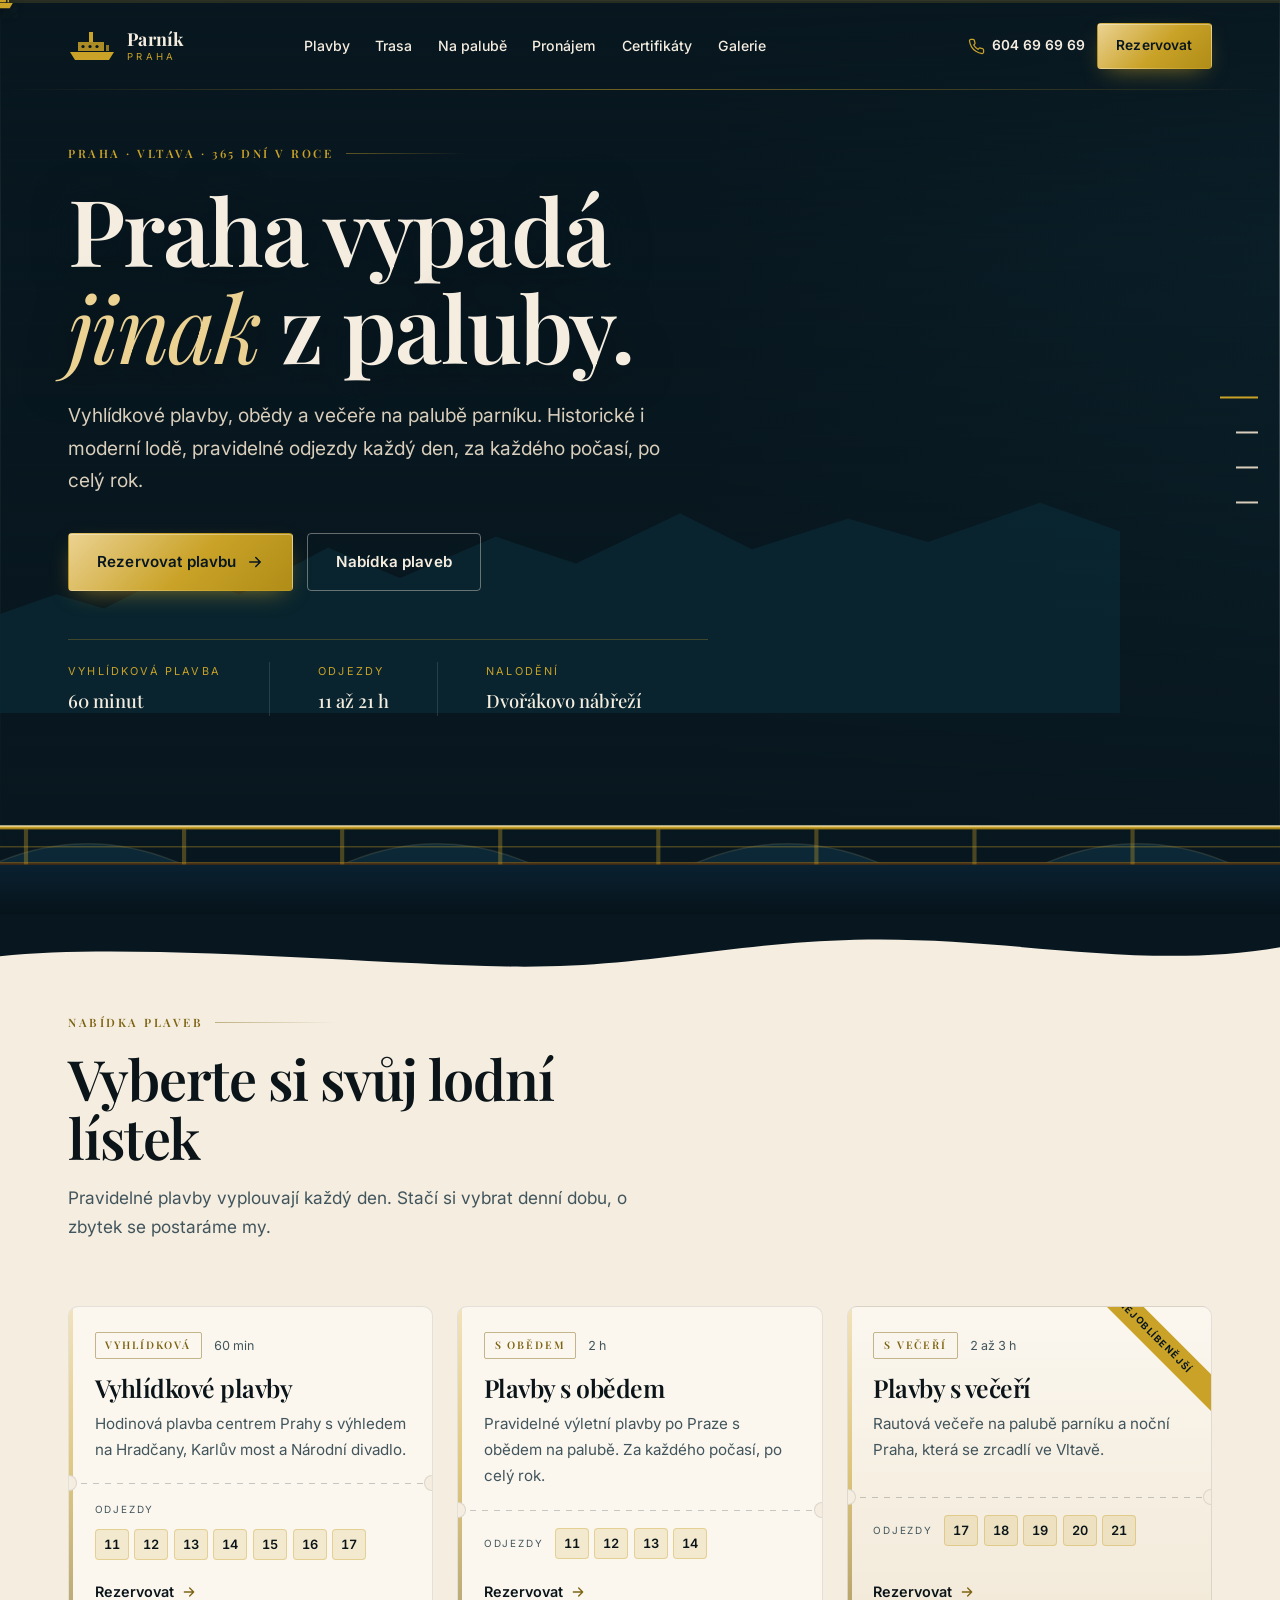
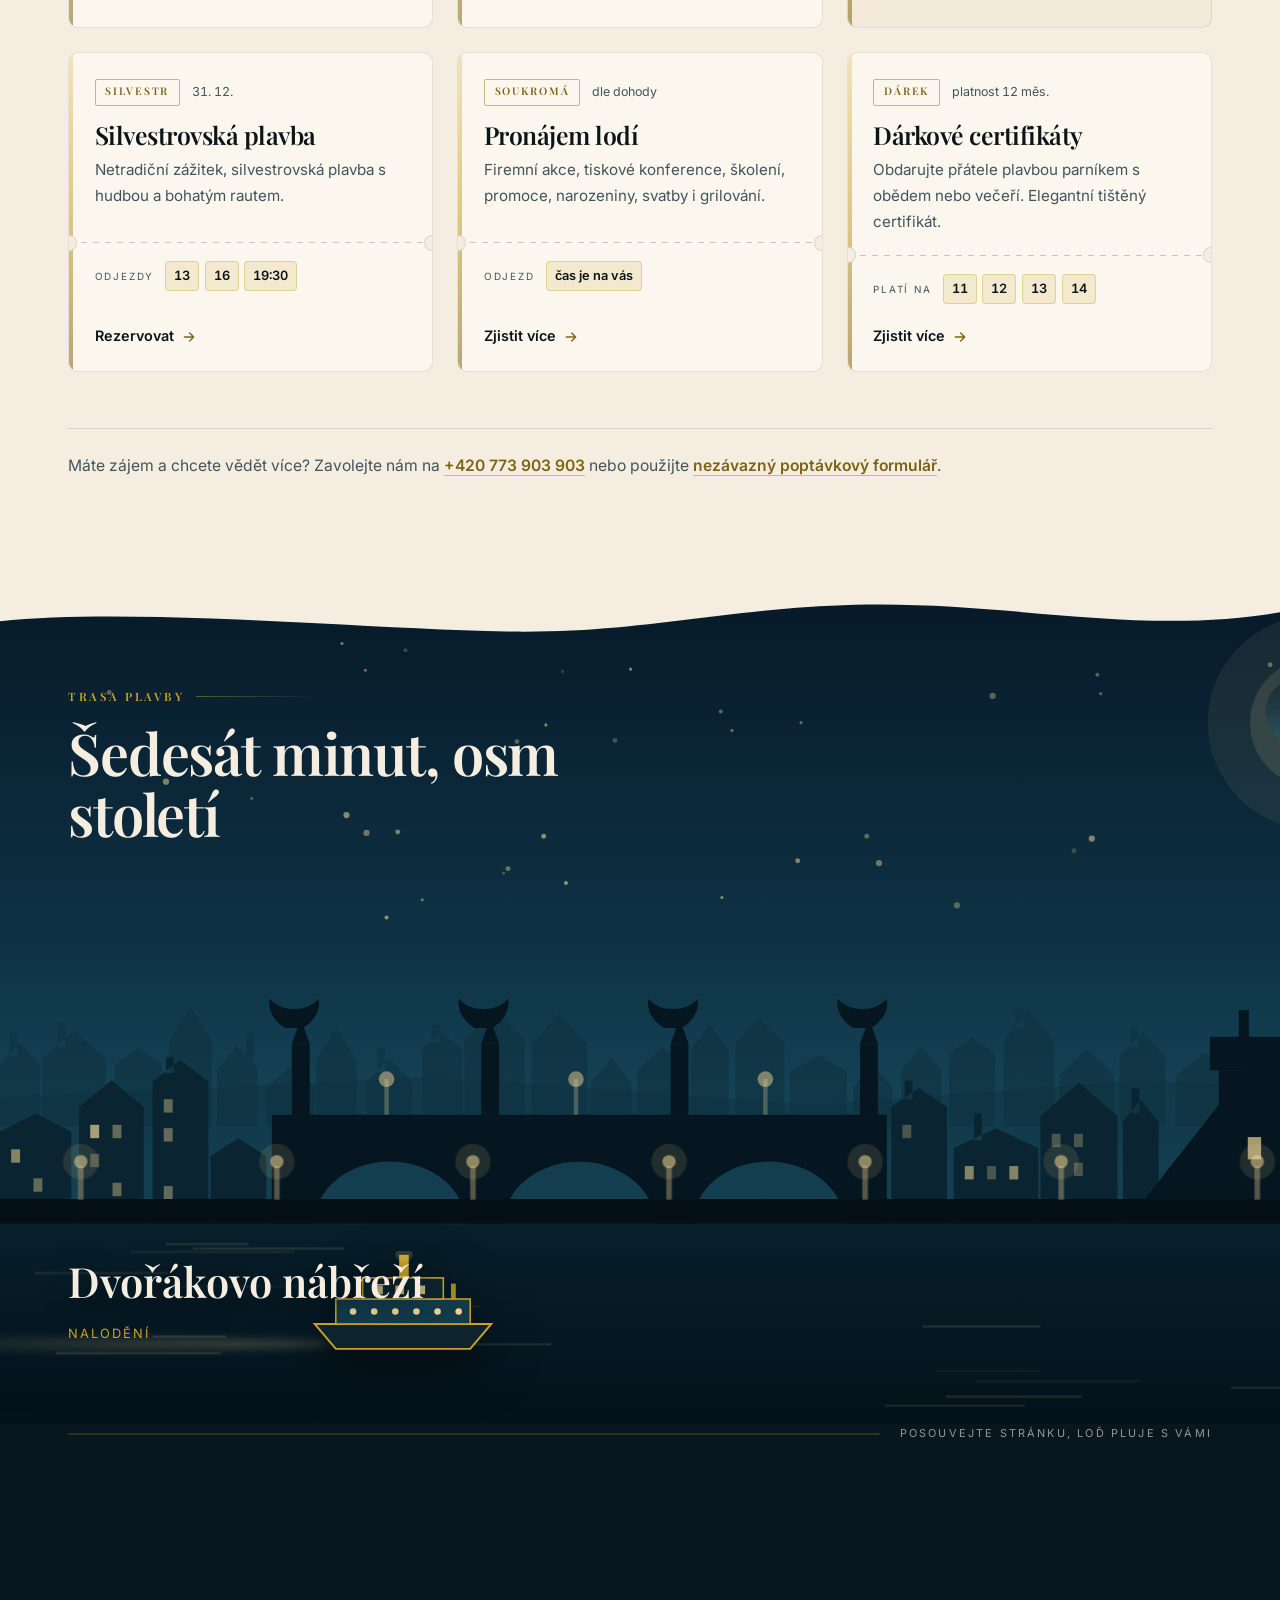
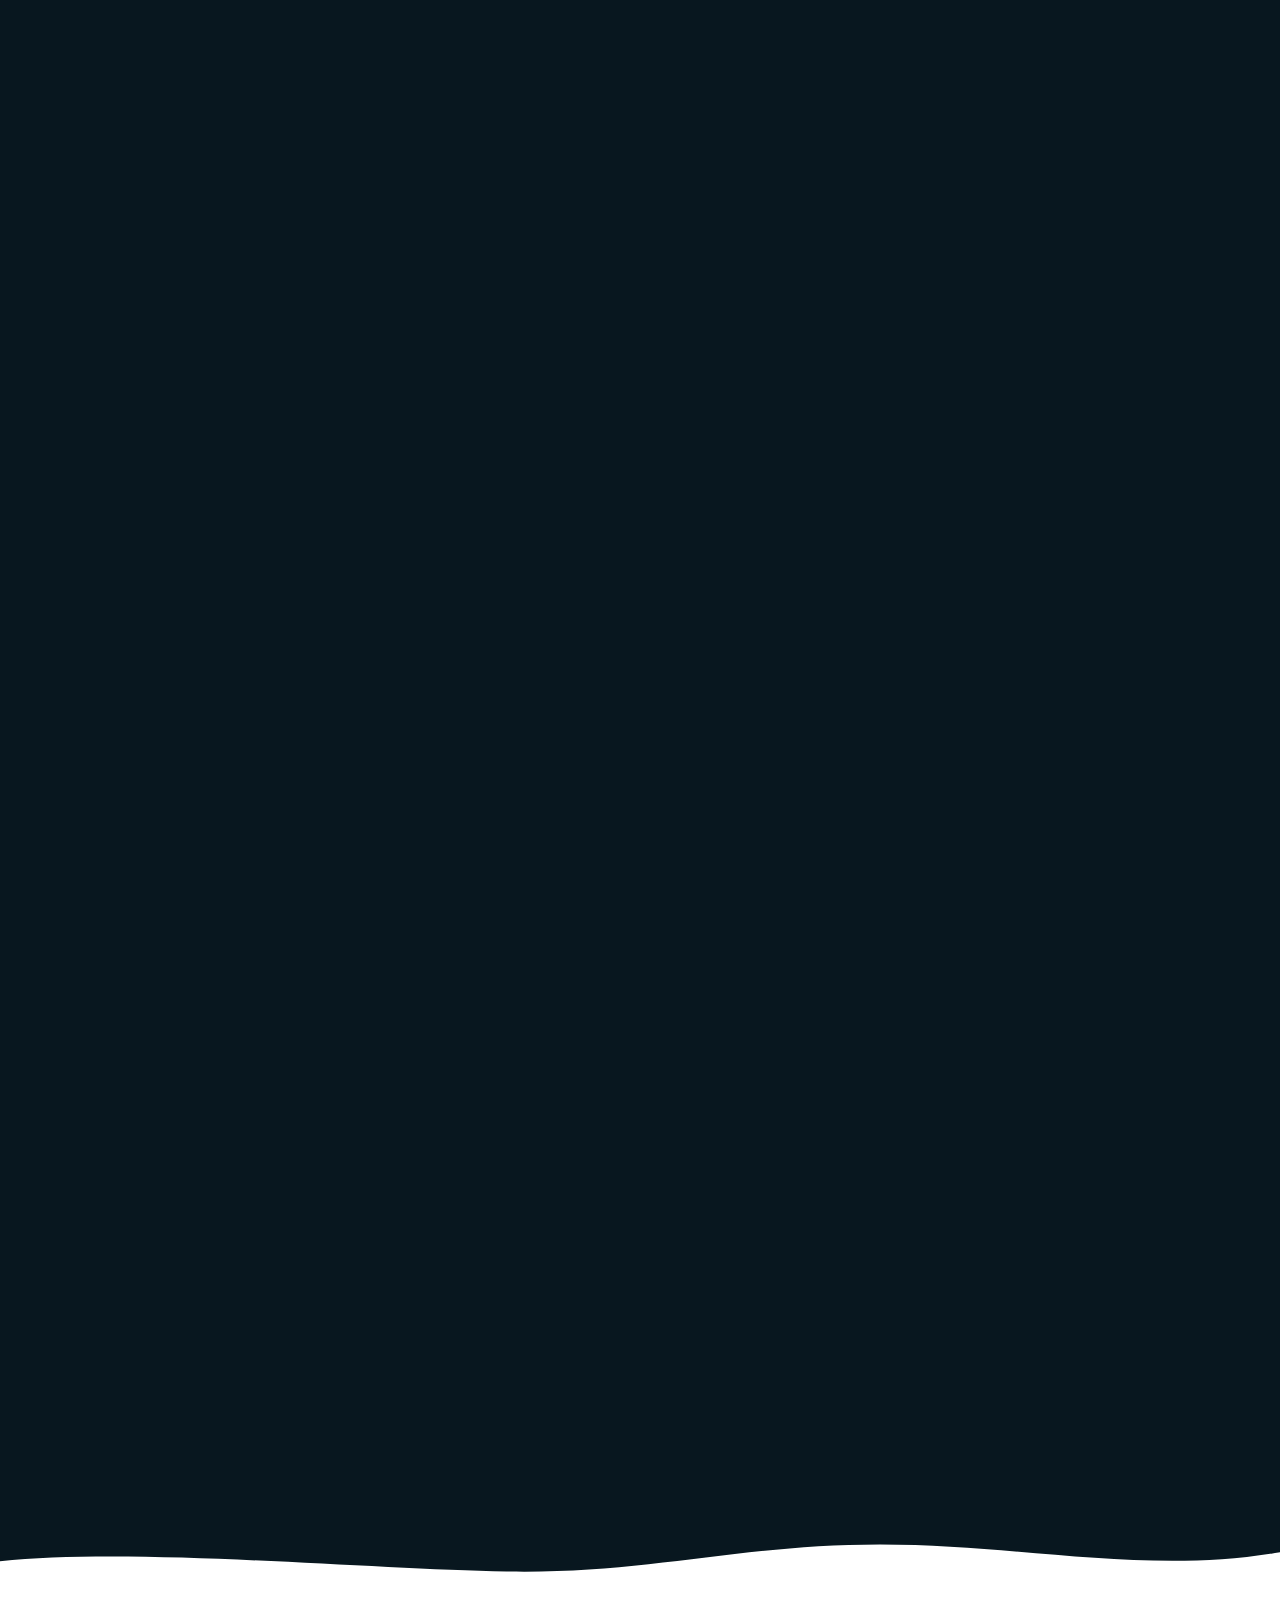
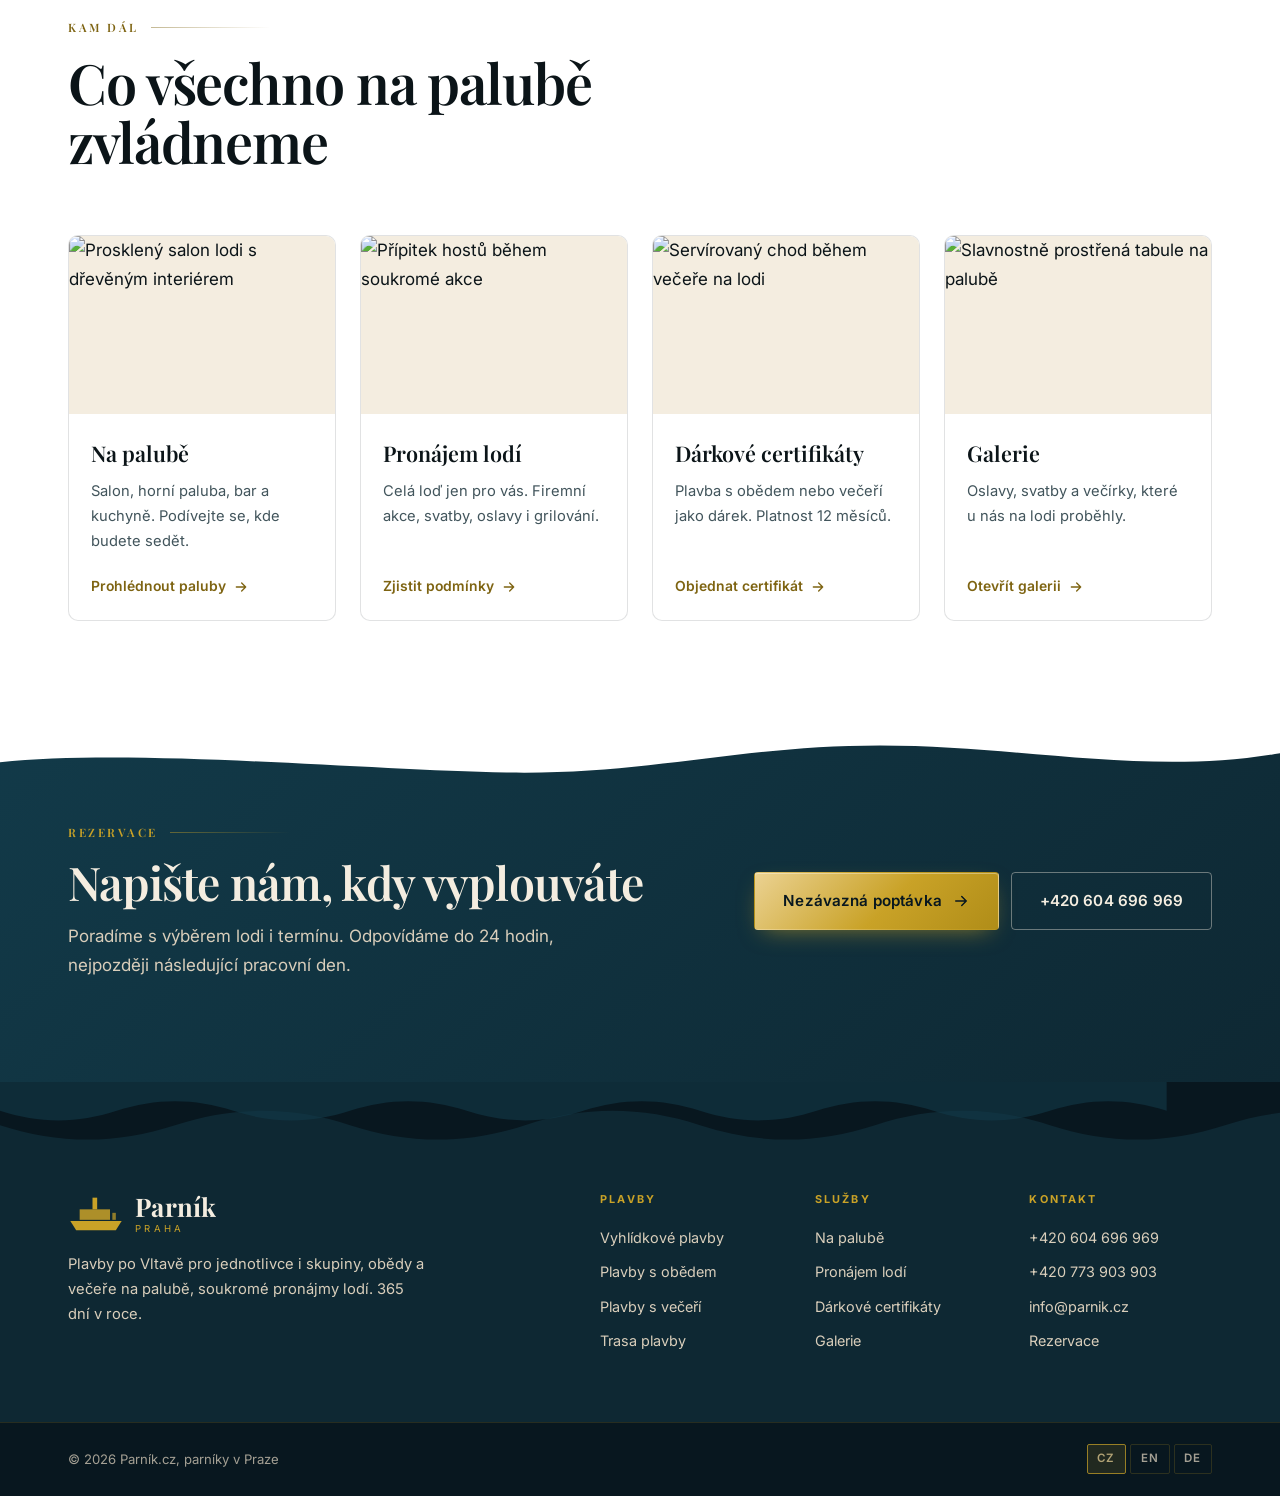
==== index.html @ e1ede7b4 "Prekreslene panorama, cistsi paluba, pryc karusel a scroll cue Panorama trasy - generuje se skriptem" ====
<!DOCTYPE html>
<html lang="cs">
<head>
<meta charset="utf-8">
<meta name="viewport" content="width=device-width, initial-scale=1">
<title>Parník Praha | Plavby po Vltavě</title>
<meta name="description" content="Vyhlídkové plavby, obědy a večeře na palubě parníku v Praze. 365 dní v roce, za každého počasí. Pronájem lodí na firemní akce, svatby a oslavy.">
<meta name="theme-color" content="#08171F">
<meta property="og:type" content="website">
<meta property="og:title" content="Parník Praha, Praha vypadá jinak z paluby">
<meta property="og:description" content="Vyhlídkové plavby, obědy a večeře na palubě parníku. 365 dní v roce.">
<meta property="og:locale" content="cs_CZ">

<link rel="preconnect" href="https://fonts.googleapis.com">
<link rel="preconnect" href="https://fonts.gstatic.com" crossorigin>
<link rel="preconnect" href="https://images.unsplash.com">
<link href="https://fonts.googleapis.com/css2?family=Playfair+Display:ital,wght@0,400;0,500;0,600;0,700;1,400&family=Inter:wght@300;400;500;600;700&display=swap" rel="stylesheet">
<link rel="icon" href="data:image/svg+xml,%3Csvg xmlns='http://www.w3.org/2000/svg' viewBox='0 0 32 32'%3E%3Crect width='32' height='32' rx='6' fill='%2308171F'/%3E%3Cpath d='M5 21h22l-3 5H8z' fill='%23C9A227'/%3E%3Crect x='9' y='14' width='14' height='6' fill='%23C9A227'/%3E%3Crect x='14' y='6' width='3' height='8' fill='%23C9A227'/%3E%3C/svg%3E">
<link rel="stylesheet" href="assets/css/style.css">
<script>document.documentElement.classList.add('js')</script>
</head>

<body>
<a class="skip-link" href="#obsah">Přeskočit na obsah</a>

<div class="rail" aria-hidden="true">
  <div class="rail__fill"></div>
  <div class="rail__boat">
    <svg viewBox="0 0 40 24" width="40" height="24" fill="currentColor">
      <path d="M3 16h34l-4 7H7z"/><rect x="10" y="9" width="18" height="6" rx="1"/>
      <rect x="17" y="2" width="3" height="7"/><rect x="30" y="11" width="2" height="4"/>
    </svg>
  </div>
</div>

<nav class="chapters" aria-label="Sekce stránky">
  <ol>
    <li><a href="#nalodeni"><span>Nalodění</span></a></li>
    <li><a href="#plavby"><span>Nabídka plaveb</span></a></li>
    <li><a href="#trasa"><span>Trasa</span></a></li>
    <li><a href="#dal"><span>Kam dál</span></a></li>
  </ol>
</nav>

<header class="bridge" id="bridge">
  <div class="bridge__inner">
    <a class="brand" href="index.html" aria-label="Parník Praha, úvodní stránka">
      <svg class="brand__mark" viewBox="0 0 48 32" width="48" height="32" aria-hidden="true">
        <path d="M2 22h44l-5 8H7z" fill="currentColor"/>
        <path d="M10 12h26v9H10z" fill="currentColor" opacity=".85"/>
        <rect x="21" y="2" width="4" height="10" fill="currentColor"/>
        <rect x="38" y="15" width="3" height="6" fill="currentColor" opacity=".7"/>
        <circle cx="15" cy="16.5" r="1.6" fill="#08171F"/>
        <circle cx="22" cy="16.5" r="1.6" fill="#08171F"/>
        <circle cx="29" cy="16.5" r="1.6" fill="#08171F"/>
      </svg>
      <span class="brand__text"><strong>Parník</strong><em>Praha</em></span>
    </a>

    <nav class="bridge__nav" aria-label="Hlavní navigace">
      <a href="index.html#plavby">Plavby</a>
      <a href="index.html#trasa">Trasa</a>
      <a href="na-palube.html">Na palubě</a>
      <a href="pronajem.html">Pronájem</a>
      <a href="certifikaty.html">Certifikáty</a>
      <a href="galerie.html">Galerie</a>
    </nav>

    <div class="bridge__actions">
      <a class="tel" href="tel:+420604696969">
        <svg viewBox="0 0 24 24" width="17" height="17" fill="none" stroke="currentColor" stroke-width="1.8" stroke-linecap="round" stroke-linejoin="round" aria-hidden="true">
          <path d="M22 16.9v3a2 2 0 0 1-2.2 2 19.8 19.8 0 0 1-8.6-3.1 19.5 19.5 0 0 1-6-6A19.8 19.8 0 0 1 2.1 4.2 2 2 0 0 1 4.1 2h3a2 2 0 0 1 2 1.7c.1 1 .4 1.9.7 2.8a2 2 0 0 1-.5 2.1L8.1 9.9a16 16 0 0 0 6 6l1.3-1.2a2 2 0 0 1 2.1-.5c.9.3 1.8.6 2.8.7a2 2 0 0 1 1.7 2z"/>
        </svg>
        <span>604 69 69 69</span>
      </a>
      <a class="btn btn--brass btn--sm" href="kontakt.html">Rezervovat</a>
      <button class="burger" type="button" aria-label="Otevřít menu" aria-expanded="false" aria-controls="menu">
        <span></span><span></span><span></span>
      </button>
    </div>
  </div>
  <div class="bridge__rivets" aria-hidden="true"></div>
</header>

<div class="menu" id="menu" hidden>
  <div class="menu__panel">
    <p class="eyebrow">Deck plan</p>
    <nav aria-label="Mobilní navigace">
      <a href="index.html#plavby">Nabídka plaveb</a>
      <a href="index.html#trasa">Trasa plavby</a>
      <a href="na-palube.html">Na palubě</a>
      <a href="pronajem.html">Pronájem lodí</a>
      <a href="certifikaty.html">Dárkové certifikáty</a>
      <a href="galerie.html">Galerie</a>
      <a href="kontakt.html">Rezervace a kontakt</a>
    </nav>
    <div class="menu__foot">
      <a href="tel:+420604696969">+420 604 696 969</a>
      <a href="tel:+420773903903">+420 773 903 903</a>
      <a href="mailto:info@parnik.cz">info@parnik.cz</a>
    </div>
  </div>
</div>

<main id="obsah">

<section class="hero" id="nalodeni">
  <div class="hero__photo" aria-hidden="true">
    <img src="https://images.unsplash.com/photo-1519677100203-a0e668c92439?auto=format&fit=crop&w=2000&q=70"
         alt="" width="2000" height="1333" fetchpriority="high" decoding="async">
  </div>
  <div class="hero__wash" aria-hidden="true"></div>

  <div class="hero__layer hero__layer--far" data-depth="0.12" aria-hidden="true">
    <svg viewBox="0 0 1600 300" preserveAspectRatio="none">
      <path d="M0 300V190l70-22 60 16 90-40 80 24 110-52 90 34 120-46 100 30 130-56 90 40 120-34 100 26 140-44 100 32V300z" fill="currentColor"/>
    </svg>
  </div>

  <div class="hero__inner">
    <p class="eyebrow eyebrow--light reveal">Praha &middot; Vltava &middot; 365 dní v roce</p>
    <h1 class="hero__title reveal">
      <span>Praha vypadá</span>
      <span><em>jinak</em> z paluby.</span>
    </h1>
    <p class="hero__lead reveal">
      Vyhlídkové plavby, obědy a večeře na palubě parníku. Historické i moderní lodě,
      pravidelné odjezdy každý den, za každého počasí, po celý rok.
    </p>
    <div class="hero__cta reveal">
      <a class="btn btn--brass" href="kontakt.html">
        Rezervovat plavbu
        <svg viewBox="0 0 24 24" width="18" height="18" fill="none" stroke="currentColor" stroke-width="2" stroke-linecap="round" stroke-linejoin="round" aria-hidden="true"><path d="M5 12h14M13 6l6 6-6 6"/></svg>
      </a>
      <a class="btn btn--ghost btn--light" href="index.html#plavby">Nabídka plaveb</a>
    </div>

    <dl class="hero__facts reveal">
      <div><dt>Vyhlídková plavba</dt><dd>60 minut</dd></div>
      <div><dt>Odjezdy</dt><dd>11 až 21 h</dd></div>
      <div><dt>Nalodění</dt><dd>Dvořákovo nábřeží</dd></div>
    </dl>
  </div>

  <div class="waves waves--hero" aria-hidden="true">
    <svg class="waves__a" viewBox="0 0 2880 120" preserveAspectRatio="none"><path d="M0 66c120-24 240-24 360 0s240 24 360 0 240-24 360 0 240 24 360 0 240-24 360 0 240 24 360 0 240-24 360 0 240 24 360 0V120H0Z"/></svg>
    <svg class="waves__b" viewBox="0 0 2880 120" preserveAspectRatio="none"><path d="M0 84c80-16 160-16 240 0s160 16 240 0 160-16 240 0 160 16 240 0 160-16 240 0 160 16 240 0 160-16 240 0 160 16 240 0 160-16 240 0 160 16 240 0V120H0Z"/></svg>
    <svg class="waves__glint" viewBox="0 0 2880 120" preserveAspectRatio="none"><path d="M0 66c120-24 240-24 360 0s240 24 360 0 240-24 360 0 240 24 360 0 240-24 360 0 240 24 360 0 240-24 360 0 240 24 360 0" fill="none"/></svg>
  </div>

  <div class="hero__deck sway" aria-hidden="true">
    <svg viewBox="0 0 1600 220" preserveAspectRatio="none">
      <defs>
        <linearGradient id="bulwark" x1="0" y1="0" x2="0" y2="1">
          <stop offset="0%" stop-color="#0a2130"/><stop offset="100%" stop-color="#06131b"/>
        </linearGradient>
        <linearGradient id="rail" x1="0" y1="0" x2="0" y2="1">
          <stop offset="0%" stop-color="#F0DCA6"/><stop offset="45%" stop-color="#C9A227"/><stop offset="100%" stop-color="#7E6412"/>
        </linearGradient>
      </defs>
      <rect x="0" y="122" width="1600" height="98" fill="url(#bulwark)"/>
      <rect x="0" y="118" width="1600" height="5" fill="#3E2A18"/>
      <rect x="0" y="118" width="1600" height="1.6" fill="#C9A227" opacity=".45"/>
      <g fill="#C9A227" opacity=".34">
        <rect x="60" y="52" width="5" height="70"/>
        <rect x="250" y="52" width="5" height="70"/>
        <rect x="440" y="52" width="5" height="70"/>
        <rect x="630" y="52" width="5" height="70"/>
        <rect x="820" y="52" width="5" height="70"/>
        <rect x="1010" y="52" width="5" height="70"/>
        <rect x="1200" y="52" width="5" height="70"/>
        <rect x="1390" y="52" width="5" height="70"/>
        <rect x="1580" y="52" width="5" height="70"/>
      </g>
      <rect x="0" y="86" width="1600" height="3" fill="#C9A227" opacity=".32"/>
      <rect x="0" y="46" width="1600" height="8" rx="4" fill="url(#rail)"/>
      <rect x="0" y="46" width="1600" height="2" rx="1" fill="#F6E7BE" opacity=".7"/>
    </svg>
  </div>

</section>


<section class="section section--day cut--night" id="plavby">
  <div class="wrap">
    <header class="shead">
      <p class="eyebrow reveal">Nabídka plaveb</p>
      <h2 class="reveal">Vyberte si svůj lodní lístek</h2>
      <p class="shead__lead reveal">
        Pravidelné plavby vyplouvají každý den. Stačí si vybrat denní dobu,
        o zbytek se postaráme my.
      </p>
    </header>

    <div class="tickets">

      <article class="ticket reveal">
        <div class="ticket__top">
          <span class="ticket__kind">Vyhlídková</span>
          <span class="ticket__dur">60 min</span>
        </div>
        <h3>Vyhlídkové plavby</h3>
        <p>Hodinová plavba centrem Prahy s výhledem na Hradčany, Karlův most a Národní divadlo.</p>
        <div class="ticket__perf" aria-hidden="true"></div>
        <div class="ticket__times">
          <span class="lbl">Odjezdy</span>
          <ul><li>11</li><li>12</li><li>13</li><li>14</li><li>15</li><li>16</li><li>17</li></ul>
        </div>
        <a class="ticket__link" href="kontakt.html">Rezervovat <svg viewBox="0 0 24 24" width="16" height="16" fill="none" stroke="currentColor" stroke-width="2" stroke-linecap="round" stroke-linejoin="round" aria-hidden="true"><path d="M5 12h14M13 6l6 6-6 6"/></svg></a>
      </article>

      <article class="ticket reveal">
        <div class="ticket__top">
          <span class="ticket__kind">S obědem</span>
          <span class="ticket__dur">2 h</span>
        </div>
        <h3>Plavby s obědem</h3>
        <p>Pravidelné výletní plavby po Praze s obědem na palubě. Za každého počasí, po celý rok.</p>
        <div class="ticket__perf" aria-hidden="true"></div>
        <div class="ticket__times">
          <span class="lbl">Odjezdy</span>
          <ul><li>11</li><li>12</li><li>13</li><li>14</li></ul>
        </div>
        <a class="ticket__link" href="kontakt.html">Rezervovat <svg viewBox="0 0 24 24" width="16" height="16" fill="none" stroke="currentColor" stroke-width="2" stroke-linecap="round" stroke-linejoin="round" aria-hidden="true"><path d="M5 12h14M13 6l6 6-6 6"/></svg></a>
      </article>

      <article class="ticket ticket--feature reveal">
        <div class="ticket__top">
          <span class="ticket__kind">S večeří</span>
          <span class="ticket__dur">2 až 3 h</span>
        </div>
        <h3>Plavby s večeří</h3>
        <p>Rautová večeře na palubě parníku a noční Praha, která se zrcadlí ve Vltavě.</p>
        <div class="ticket__perf" aria-hidden="true"></div>
        <div class="ticket__times">
          <span class="lbl">Odjezdy</span>
          <ul><li>17</li><li>18</li><li>19</li><li>20</li><li>21</li></ul>
        </div>
        <a class="ticket__link" href="kontakt.html">Rezervovat <svg viewBox="0 0 24 24" width="16" height="16" fill="none" stroke="currentColor" stroke-width="2" stroke-linecap="round" stroke-linejoin="round" aria-hidden="true"><path d="M5 12h14M13 6l6 6-6 6"/></svg></a>
      </article>

      <article class="ticket reveal">
        <div class="ticket__top">
          <span class="ticket__kind">Silvestr</span>
          <span class="ticket__dur">31. 12.</span>
        </div>
        <h3>Silvestrovská plavba</h3>
        <p>Netradiční zážitek, silvestrovská plavba s hudbou a bohatým rautem.</p>
        <div class="ticket__perf" aria-hidden="true"></div>
        <div class="ticket__times">
          <span class="lbl">Odjezdy</span>
          <ul><li>13</li><li>16</li><li>19:30</li></ul>
        </div>
        <a class="ticket__link" href="kontakt.html">Rezervovat <svg viewBox="0 0 24 24" width="16" height="16" fill="none" stroke="currentColor" stroke-width="2" stroke-linecap="round" stroke-linejoin="round" aria-hidden="true"><path d="M5 12h14M13 6l6 6-6 6"/></svg></a>
      </article>

      <article class="ticket reveal">
        <div class="ticket__top">
          <span class="ticket__kind">Soukromá</span>
          <span class="ticket__dur">dle dohody</span>
        </div>
        <h3>Pronájem lodí</h3>
        <p>Firemní akce, tiskové konference, školení, promoce, narozeniny, svatby i grilování.</p>
        <div class="ticket__perf" aria-hidden="true"></div>
        <div class="ticket__times">
          <span class="lbl">Odjezd</span>
          <ul><li>čas je na vás</li></ul>
        </div>
        <a class="ticket__link" href="pronajem.html">Zjistit více <svg viewBox="0 0 24 24" width="16" height="16" fill="none" stroke="currentColor" stroke-width="2" stroke-linecap="round" stroke-linejoin="round" aria-hidden="true"><path d="M5 12h14M13 6l6 6-6 6"/></svg></a>
      </article>

      <article class="ticket reveal">
        <div class="ticket__top">
          <span class="ticket__kind">Dárek</span>
          <span class="ticket__dur">platnost 12 měs.</span>
        </div>
        <h3>Dárkové certifikáty</h3>
        <p>Obdarujte přátele plavbou parníkem s obědem nebo večeří. Elegantní tištěný certifikát.</p>
        <div class="ticket__perf" aria-hidden="true"></div>
        <div class="ticket__times">
          <span class="lbl">Platí na</span>
          <ul><li>11</li><li>12</li><li>13</li><li>14</li></ul>
        </div>
        <a class="ticket__link" href="certifikaty.html">Zjistit více <svg viewBox="0 0 24 24" width="16" height="16" fill="none" stroke="currentColor" stroke-width="2" stroke-linecap="round" stroke-linejoin="round" aria-hidden="true"><path d="M5 12h14M13 6l6 6-6 6"/></svg></a>
      </article>

    </div>

    <p class="note reveal">
      Máte zájem a chcete vědět více? Zavolejte nám na
      <a href="tel:+420773903903">+420 773 903 903</a> nebo použijte
      <a href="kontakt.html">nezávazný poptávkový formulář</a>.
    </p>
  </div>
</section>

<section class="route cut--cream" id="trasa" aria-label="Trasa plavby">
  <div class="route__sticky">
    <div class="route__head">
      <p class="eyebrow eyebrow--light">Trasa plavby</p>
      <h2>Šedesát minut, osm století</h2>
    </div>

    <div class="route__stage">
      <div class="route__pan">
        <svg class="pano" viewBox="0 0 5400 780" preserveAspectRatio="xMinYMax slice" aria-hidden="true"><defs><linearGradient id="sky" x1="0" y1="0" x2="0" y2="1"><stop offset="0%" stop-color="#061725"/><stop offset="46%" stop-color="#0e3346"/><stop offset="82%" stop-color="#1d5567"/><stop offset="100%" stop-color="#2c7183"/></linearGradient><linearGradient id="water" x1="0" y1="0" x2="0" y2="1"><stop offset="0%" stop-color="#07202c"/><stop offset="100%" stop-color="#04121a"/></linearGradient><linearGradient id="reflGrad" x1="0" y1="600" x2="0" y2="780" gradientUnits="userSpaceOnUse"><stop offset="0" stop-color="#fff" stop-opacity=".55"/><stop offset="1" stop-color="#fff" stop-opacity="0"/></linearGradient><mask id="reflFade"><rect y="600" width="5400" height="180" fill="url(#reflGrad)"/></mask></defs><rect width="5400" height="780" fill="url(#sky)"/><g fill="#EBD292"><circle cx="1749" cy="67" r="1.4" opacity="0.21"/><circle cx="2894" cy="133" r="1.4" opacity="0.56"/><circle cx="1159" cy="47" r="2.8" opacity="0.21"/><circle cx="490" cy="152" r="1.4" opacity="0.58"/><circle cx="3405" cy="201" r="1.4" opacity="0.42"/><circle cx="2142" cy="323" r="1.4" opacity="0.41"/><circle cx="719" cy="150" r="1.4" opacity="0.42"/><circle cx="3025" cy="231" r="1.4" opacity="0.42"/><circle cx="3450" cy="135" r="1.4" opacity="0.42"/><circle cx="3343" cy="174" r="2.8" opacity="0.51"/><circle cx="2514" cy="306" r="2.2" opacity="0.31"/><circle cx="4290" cy="237" r="1.8" opacity="0.21"/><circle cx="1621" cy="173" r="2.2" opacity="0.49"/><circle cx="1555" cy="324" r="1.4" opacity="0.40"/><circle cx="891" cy="126" r="2.8" opacity="0.36"/><circle cx="5195" cy="44" r="2.2" opacity="0.32"/><circle cx="1891" cy="174" r="2.8" opacity="0.21"/><circle cx="505" cy="104" r="1.4" opacity="0.21"/><circle cx="3788" cy="221" r="2.8" opacity="0.30"/><circle cx="2083" cy="227" r="1.4" opacity="0.58"/><circle cx="1920" cy="209" r="2.8" opacity="0.20"/><circle cx="4148" cy="60" r="1.8" opacity="0.35"/><circle cx="4951" cy="174" r="1.8" opacity="0.37"/><circle cx="2967" cy="294" r="2.8" opacity="0.54"/><circle cx="1503" cy="149" r="2.2" opacity="0.47"/><circle cx="2054" cy="92" r="1.4" opacity="0.25"/><circle cx="1253" cy="92" r="2.8" opacity="0.53"/><circle cx="985" cy="107" r="1.8" opacity="0.36"/><circle cx="1994" cy="196" r="1.8" opacity="0.47"/><circle cx="2784" cy="211" r="1.4" opacity="0.37"/><circle cx="4703" cy="315" r="2.8" opacity="0.35"/><circle cx="2128" cy="169" r="2.8" opacity="0.21"/><circle cx="364" cy="85" r="1.8" opacity="0.23"/><circle cx="3244" cy="52" r="1.8" opacity="0.41"/><circle cx="5124" cy="210" r="1.4" opacity="0.55"/><circle cx="3316" cy="66" r="2.2" opacity="0.58"/><circle cx="3252" cy="167" r="1.4" opacity="0.54"/><circle cx="5363" cy="164" r="2.8" opacity="0.31"/><circle cx="778" cy="252" r="2.2" opacity="0.38"/><circle cx="3737" cy="180" r="1.8" opacity="0.58"/><circle cx="2853" cy="65" r="1.4" opacity="0.50"/><circle cx="1610" cy="219" r="1.4" opacity="0.47"/><circle cx="1410" cy="134" r="1.8" opacity="0.33"/><circle cx="1203" cy="188" r="2.2" opacity="0.45"/><circle cx="3311" cy="264" r="1.8" opacity="0.52"/><circle cx="4419" cy="249" r="1.8" opacity="0.26"/><circle cx="2661" cy="247" r="1.4" opacity="0.51"/><circle cx="2550" cy="80" r="2.2" opacity="0.37"/><circle cx="5060" cy="326" r="2.2" opacity="0.21"/><circle cx="552" cy="166" r="2.2" opacity="0.27"/><circle cx="3370" cy="299" r="1.4" opacity="0.38"/><circle cx="3526" cy="268" r="1.4" opacity="0.53"/><circle cx="647" cy="140" r="1.8" opacity="0.38"/><circle cx="964" cy="265" r="2.2" opacity="0.22"/><circle cx="5109" cy="244" r="2.8" opacity="0.35"/><circle cx="5113" cy="245" r="1.8" opacity="0.60"/><circle cx="149" cy="203" r="2.8" opacity="0.52"/><circle cx="789" cy="276" r="2.8" opacity="0.46"/><circle cx="1892" cy="190" r="1.8" opacity="0.19"/><circle cx="4317" cy="245" r="1.4" opacity="0.40"/><circle cx="5042" cy="154" r="1.8" opacity="0.53"/><circle cx="1140" cy="98" r="2.2" opacity="0.39"/><circle cx="4124" cy="121" r="2.8" opacity="0.53"/><circle cx="329" cy="249" r="2.8" opacity="0.46"/><circle cx="4401" cy="180" r="1.8" opacity="0.40"/><circle cx="2827" cy="26" r="2.8" opacity="0.51"/><circle cx="3286" cy="261" r="1.8" opacity="0.25"/><circle cx="2557" cy="245" r="1.4" opacity="0.32"/><circle cx="2799" cy="192" r="1.4" opacity="0.55"/><circle cx="307" cy="79" r="1.4" opacity="0.50"/><circle cx="2742" cy="194" r="1.4" opacity="0.37"/><circle cx="3308" cy="177" r="1.8" opacity="0.47"/><circle cx="2443" cy="185" r="2.8" opacity="0.39"/><circle cx="1337" cy="182" r="2.2" opacity="0.57"/><circle cx="4821" cy="83" r="2.8" opacity="0.24"/><circle cx="657" cy="157" r="1.4" opacity="0.46"/><circle cx="2313" cy="86" r="2.2" opacity="0.51"/><circle cx="4844" cy="68" r="2.2" opacity="0.24"/><circle cx="4767" cy="320" r="1.8" opacity="0.49"/><circle cx="508" cy="294" r="1.8" opacity="0.60"/><circle cx="4495" cy="70" r="2.8" opacity="0.60"/><circle cx="2181" cy="151" r="2.2" opacity="0.31"/><circle cx="3900" cy="26" r="2.8" opacity="0.36"/><circle cx="98" cy="123" r="2.2" opacity="0.40"/><circle cx="347" cy="325" r="1.8" opacity="0.59"/><circle cx="566" cy="102" r="1.4" opacity="0.56"/><circle cx="980" cy="254" r="2.8" opacity="0.54"/><circle cx="3650" cy="313" r="2.8" opacity="0.24"/><circle cx="4964" cy="197" r="2.2" opacity="0.22"/><circle cx="311" cy="233" r="2.8" opacity="0.56"/><circle cx="1452" cy="25" r="1.4" opacity="0.52"/><circle cx="452" cy="285" r="1.4" opacity="0.29"/><circle cx="657" cy="24" r="2.8" opacity="0.57"/><circle cx="1446" cy="60" r="1.8" opacity="0.57"/><circle cx="5234" cy="101" r="1.8" opacity="0.26"/><circle cx="1685" cy="115" r="1.8" opacity="0.30"/><circle cx="2700" cy="75" r="2.2" opacity="0.52"/><circle cx="5370" cy="31" r="1.4" opacity="0.49"/><circle cx="2976" cy="79" r="2.8" opacity="0.28"/><circle cx="2414" cy="224" r="2.8" opacity="0.46"/><circle cx="2948" cy="296" r="2.2" opacity="0.47"/><circle cx="5305" cy="126" r="1.8" opacity="0.35"/><circle cx="1877" cy="37" r="1.8" opacity="0.19"/><circle cx="3377" cy="293" r="2.8" opacity="0.25"/><circle cx="456" cy="281" r="2.2" opacity="0.43"/><circle cx="3741" cy="34" r="1.8" opacity="0.25"/><circle cx="2407" cy="102" r="2.2" opacity="0.59"/><circle cx="2954" cy="96" r="2.2" opacity="0.27"/><circle cx="988" cy="124" r="1.4" opacity="0.38"/><circle cx="2715" cy="82" r="1.4" opacity="0.22"/><circle cx="4412" cy="65" r="1.4" opacity="0.35"/><circle cx="1618" cy="215" r="1.4" opacity="0.43"/><circle cx="2858" cy="253" r="2.8" opacity="0.50"/><circle cx="3892" cy="173" r="2.2" opacity="0.48"/><circle cx="3473" cy="34" r="2.8" opacity="0.49"/><circle cx="4386" cy="63" r="1.4" opacity="0.53"/><circle cx="3154" cy="297" r="1.8" opacity="0.22"/><circle cx="226" cy="218" r="1.4" opacity="0.34"/><circle cx="2437" cy="36" r="1.4" opacity="0.44"/><circle cx="3676" cy="172" r="1.4" opacity="0.37"/><circle cx="379" cy="309" r="1.4" opacity="0.46"/><circle cx="357" cy="248" r="2.2" opacity="0.52"/><circle cx="4569" cy="93" r="1.8" opacity="0.28"/><circle cx="3510" cy="163" r="2.8" opacity="0.21"/><circle cx="4917" cy="109" r="1.4" opacity="0.44"/><circle cx="3471" cy="44" r="1.8" opacity="0.32"/><circle cx="3518" cy="235" r="1.8" opacity="0.19"/><circle cx="328" cy="103" r="1.4" opacity="0.47"/><circle cx="3649" cy="110" r="2.2" opacity="0.38"/><circle cx="2518" cy="57" r="1.8" opacity="0.31"/><circle cx="464" cy="167" r="2.2" opacity="0.37"/><circle cx="4427" cy="320" r="2.8" opacity="0.60"/><circle cx="2089" cy="304" r="1.8" opacity="0.21"/><circle cx="488" cy="252" r="2.2" opacity="0.58"/><circle cx="716" cy="274" r="2.2" opacity="0.55"/><circle cx="3798" cy="92" r="2.8" opacity="0.35"/><circle cx="859" cy="314" r="2.8" opacity="0.35"/><circle cx="3927" cy="149" r="2.8" opacity="0.31"/><circle cx="4537" cy="21" r="2.2" opacity="0.53"/><circle cx="648" cy="307" r="1.4" opacity="0.56"/><circle cx="1565" cy="135" r="2.8" opacity="0.34"/><circle cx="4698" cy="44" r="2.8" opacity="0.50"/><circle cx="4613" cy="107" r="1.4" opacity="0.53"/><circle cx="1542" cy="310" r="1.8" opacity="0.59"/><circle cx="2356" cy="118" r="2.2" opacity="0.51"/><circle cx="2310" cy="29" r="2.8" opacity="0.56"/><circle cx="5080" cy="190" r="1.4" opacity="0.20"/><circle cx="3955" cy="160" r="1.8" opacity="0.45"/><circle cx="1546" cy="35" r="1.8" opacity="0.25"/><circle cx="2240" cy="107" r="2.2" opacity="0.49"/></g><g><circle cx="1180" cy="150" r="96" fill="#EBD292" opacity=".07"/><circle cx="1180" cy="150" r="58" fill="#EBD292" opacity=".13"/><circle cx="1180" cy="150" r="30" fill="#F6E7BE" opacity=".85"/><circle cx="1166" cy="140" r="30" fill="url(#sky)" opacity=".55"/></g><path d="M0 600 V486 L397 468 L730 493 L1021 471 L1374 487 L1775 477 L2035 462 L2429 462 L2678 465 L3036 509 L3393 487 L3679 480 L3994 500 L4339 479 L4604 487 L4883 467 L5136 463 L5400 487 L5400 600 Z" fill="#0f3242" opacity=".5"/><g fill="#0f3242" opacity=".62"><path d="M0 512 V458 l18 -21 l18 21 V512 ZM8.64 449.6 h7 v-23 h-7 ZM38 512 V452 l28.5 -26 l28.5 26 V512 ZM51.68 441.6 h7 v-22 h-7 ZM103 512 V457 l21 -15 l21 15 V512 ZM152 512 V435 l19 -30 l19 30 V512 ZM195 512 V461 l18 -21 l18 21 V512 ZM220.92 452.6 h7 v-24 h-7 ZM239 512 V477 l21.5 -18 l21.5 18 V512 ZM269.96 469.8 h7 v-21 h-7 ZM284 512 V453 l18 -30 l18 30 V512 ZM329 512 V472 l20.5 -21 l20.5 21 V512 ZM338.84 463.6 h7 v-22 h-7 ZM379 512 V443 l18 -15 l18 15 V512 ZM387.64 437 h7 v-16 h-7 ZM417 512 V433 l27 -23 l27 23 V512 ZM477 512 V438 l25 -27 l25 27 V512 ZM530 512 V474 l18.5 -23 l18.5 23 V512 ZM572 512 V462 l23 -21 l23 21 V512 ZM620 512 V444 l17 -23 l17 23 V512 ZM660 512 V437 l22 -21 l22 21 V512 ZM709 512 V463 l25.5 -14 l25.5 14 V512 ZM766 512 V477 l17.5 -20 l17.5 20 V512 ZM809 512 V462 l18 -21 l18 21 V512 ZM852 512 V447 l20.5 -15 l20.5 15 V512 ZM901 512 V435 l22.5 -26 l22.5 26 V512 ZM911.8 424.6 h7 v-18 h-7 ZM951 512 V466 l24.5 -23 l24.5 23 V512 ZM1005 512 V449 l20.5 -21 l20.5 21 V512 ZM1014.84 440.6 h7 v-18 h-7 ZM1055 512 V467 l26.5 -21 l26.5 21 V512 ZM1110 512 V469 l26.5 -26 l26.5 26 V512 ZM1122.72 458.6 h7 v-14 h-7 ZM1171 512 V433 l17.5 -15 l17.5 15 V512 ZM1196.2 427 h7 v-21 h-7 ZM1209 512 V468 l18 -24 l18 24 V512 ZM1234.92 458.4 h7 v-24 h-7 ZM1247 512 V436 l21.5 -26 l21.5 26 V512 ZM1297 512 V468 l24 -17 l24 17 V512 ZM1308.52 461.2 h7 v-18 h-7 ZM1352 512 V471 l23.5 -20 l23.5 20 V512 ZM1385.84 463 h7 v-18 h-7 ZM1402 512 V433 l17.5 -29 l17.5 29 V512 ZM1427.2 421.4 h7 v-22 h-7 ZM1442 512 V455 l22 -29 l22 29 V512 ZM1452.56 443.4 h7 v-20 h-7 ZM1494 512 V454 l17.5 -15 l17.5 15 V512 ZM1531 512 V466 l21 -16 l21 16 V512 ZM1580 512 V461 l22.5 -24 l22.5 24 V512 ZM1627 512 V431 l21 -24 l21 24 V512 ZM1675 512 V432 l17 -16 l17 16 V512 ZM1683.16 425.6 h7 v-17 h-7 ZM1718 512 V449 l28 -26 l28 26 V512 ZM1782 512 V447 l30 -18 l30 18 V512 ZM1846 512 V431 l17 -23 l17 23 V512 ZM1884 512 V463 l26.5 -24 l26.5 24 V512 ZM1946 512 V440 l22.5 -16 l22.5 16 V512 ZM1999 512 V468 l29 -21 l29 21 V512 ZM2012.92 459.6 h7 v-24 h-7 ZM2066 512 V444 l25.5 -24 l25.5 24 V512 ZM2078.24 434.4 h7 v-20 h-7 ZM2120 512 V439 l21 -16 l21 16 V512 ZM2150.24 432.6 h7 v-20 h-7 ZM2171 512 V464 l19.5 -18 l19.5 18 V512 ZM2180.36 456.8 h7 v-23 h-7 ZM2213 512 V460 l29 -23 l29 23 V512 ZM2254.76 450.8 h7 v-18 h-7 ZM2277 512 V462 l28.5 -20 l28.5 20 V512 ZM2290.68 454 h7 v-16 h-7 ZM2339 512 V460 l19 -20 l19 20 V512 ZM2366.36 452 h7 v-20 h-7 ZM2382 512 V445 l25 -21 l25 21 V512 ZM2435 512 V449 l27 -15 l27 15 V512 ZM2447.96 443 h7 v-21 h-7 ZM2498 512 V476 l22.5 -23 l22.5 23 V512 ZM2508.8 466.8 h7 v-14 h-7 ZM2548 512 V455 l18 -30 l18 30 V512 ZM2593 512 V462 l26.5 -14 l26.5 14 V512 ZM2631.16 456.4 h7 v-23 h-7 ZM2651 512 V455 l17.5 -24 l17.5 24 V512 ZM2676.2 445.4 h7 v-17 h-7 ZM2688 512 V432 l26.5 -20 l26.5 20 V512 ZM2748 512 V435 l23.5 -25 l23.5 25 V512 ZM2759.28 425 h7 v-18 h-7 ZM2800 512 V447 l17.5 -29 l17.5 29 V512 ZM2825.2 435.4 h7 v-15 h-7 ZM2839 512 V444 l27 -16 l27 16 V512 ZM2901 512 V461 l28 -27 l28 27 V512 ZM2963 512 V475 l23.5 -23 l23.5 23 V512 ZM3017 512 V452 l23.5 -14 l23.5 14 V512 ZM3071 512 V466 l27 -26 l27 26 V512 ZM3130 512 V451 l17 -19 l17 19 V512 ZM3154.48 443.4 h7 v-15 h-7 ZM3171 512 V468 l24 -18 l24 18 V512 ZM3182.52 460.8 h7 v-22 h-7 ZM3227 512 V442 l18 -25 l18 25 V512 ZM3267 512 V456 l19 -23 l19 23 V512 ZM3276.12 446.8 h7 v-16 h-7 ZM3308 512 V447 l23 -20 l23 20 V512 ZM3341.12 439 h7 v-14 h-7 ZM3361 512 V440 l17.5 -26 l17.5 26 V512 ZM3369.4 429.6 h7 v-23 h-7 ZM3401 512 V453 l26.5 -20 l26.5 20 V512 ZM3458 512 V465 l26 -15 l26 15 V512 ZM3470.48 459 h7 v-22 h-7 ZM3518 512 V471 l22.5 -18 l22.5 18 V512 ZM3528.8 463.8 h7 v-17 h-7 ZM3565 512 V458 l27.5 -17 l27.5 17 V512 ZM3604.6 451.2 h7 v-21 h-7 ZM3628 512 V441 l21.5 -21 l21.5 21 V512 ZM3658.96 432.6 h7 v-24 h-7 ZM3680 512 V450 l25 -19 l25 19 V512 ZM3716 442.4 h7 v-23 h-7 ZM3739 512 V450 l20.5 -28 l20.5 28 V512 ZM3789 512 V472 l23 -16 l23 16 V512 ZM3822.12 465.6 h7 v-20 h-7 ZM3838 512 V450 l29.5 -30 l29.5 30 V512 ZM3899 512 V438 l17.5 -18 l17.5 18 V512 ZM3907.4 430.8 h7 v-19 h-7 ZM3936 512 V446 l29 -26 l29 26 V512 ZM3998 512 V474 l17 -17 l17 17 V512 ZM4022.48 467.2 h7 v-21 h-7 ZM4036 512 V432 l27.5 -21 l27.5 21 V512 ZM4075.6 423.6 h7 v-19 h-7 ZM4095 512 V439 l22 -22 l22 22 V512 ZM4148 512 V462 l19 -30 l19 30 V512 ZM4195 512 V441 l20 -22 l20 22 V512 ZM4240 512 V455 l22 -15 l22 15 V512 ZM4250.56 449 h7 v-20 h-7 ZM4290 512 V458 l27.5 -26 l27.5 26 V512 ZM4303.2 447.6 h7 v-18 h-7 ZM4347 512 V455 l27 -28 l27 28 V512 ZM4404 512 V444 l21 -26 l21 26 V512 ZM4453 512 V454 l21 -25 l21 25 V512 ZM4502 512 V430 l22 -16 l22 16 V512 ZM4512.56 423.6 h7 v-16 h-7 ZM4552 512 V445 l30 -22 l30 22 V512 ZM4595.2 436.2 h7 v-23 h-7 ZM4614 512 V476 l28.5 -21 l28.5 21 V512 ZM4655.04 467.6 h7 v-23 h-7 ZM4679 512 V455 l25 -15 l25 15 V512 ZM4691 449 h7 v-17 h-7 ZM4731 512 V478 l17.5 -25 l17.5 25 V512 ZM4756.2 468 h7 v-22 h-7 ZM4771 512 V441 l23.5 -23 l23.5 23 V512 ZM4823 512 V439 l22.5 -29 l22.5 29 V512 ZM4833.8 427.4 h7 v-14 h-7 ZM4872 512 V472 l24 -16 l24 16 V512 ZM4926 512 V462 l23 -14 l23 14 V512 ZM4959.12 456.4 h7 v-22 h-7 ZM4981 512 V445 l26.5 -29 l26.5 29 V512 ZM4993.72 433.4 h7 v-14 h-7 ZM5036 512 V477 l25.5 -26 l25.5 26 V512 ZM5048.24 466.6 h7 v-16 h-7 ZM5090 512 V439 l17 -20 l17 20 V512 ZM5114.48 431 h7 v-17 h-7 ZM5128 512 V459 l25 -16 l25 16 V512 ZM5164 452.6 h7 v-14 h-7 ZM5180 512 V451 l23 -28 l23 28 V512 ZM5213.12 439.8 h7 v-24 h-7 ZM5230 512 V472 l20.5 -22 l20.5 22 V512 ZM5239.84 463.2 h7 v-14 h-7 ZM5278 512 V431 l31 -22 l31 22 V512 ZM5346 512 V443 l27 -27 l27 27 V512 Z"/></g><g id="skyline"><g fill="#0a2432"><path d="M0 600 V517 l32 -16 l32 16 V600 ZM71 600 V495 l29 -24 l29 24 V600 ZM137 600 V472 l25 -19 l25 19 V600 ZM149 464.4 h7 v-14 h-7 ZM189 600 V539 l25 -16 l25 16 V600 Z"/><g fill="#EBD292"><rect x="10" y="533" width="8" height="12" opacity="0.55"/><rect x="30" y="559" width="8" height="12" opacity="0.40"/><rect x="81" y="511" width="8" height="12" opacity="0.70"/><rect x="81" y="537" width="8" height="12" opacity="0.28"/><rect x="101" y="511" width="8" height="12" opacity="0.40"/><rect x="101" y="563" width="8" height="12" opacity="0.40"/><rect x="147" y="488" width="8" height="12" opacity="0.40"/><rect x="147" y="514" width="8" height="12" opacity="0.40"/><rect x="147" y="566" width="8" height="12" opacity="0.40"/></g><path d="M800 600 V495 l25 -17 l25 17 V600 ZM812 488.2 h7 v-17 h-7 ZM856 600 V532 l38 -18 l38 18 V600 ZM874.24 524.8 h7 v-24 h-7 ZM934 600 V503 l34.5 -30 l34.5 30 V600 ZM1008 600 V508 l16 -19 l16 19 V600 ZM1015.68 500.4 h7 v-22 h-7 Z"/><g fill="#EBD292"><rect x="810" y="511" width="8" height="12" opacity="0.28"/><rect x="866" y="548" width="8" height="12" opacity="0.55"/><rect x="886" y="548" width="8" height="12" opacity="0.28"/><rect x="906" y="548" width="8" height="12" opacity="0.55"/><rect x="944" y="519" width="8" height="12" opacity="0.28"/><rect x="964" y="519" width="8" height="12" opacity="0.28"/><rect x="964" y="545" width="8" height="12" opacity="0.28"/></g><path d="M1830 600 V544 l24.5 -25 l24.5 25 V600 ZM1888 600 V479 l34 -22 l34 22 V600 ZM1963 600 V493 l26 -26 l26 26 V600 ZM2021 600 V475 l36.5 -30 l36.5 30 V600 ZM2038.52 463 h7 v-24 h-7 ZM2098 600 V488 l36 -22 l36 22 V600 Z"/><g fill="#EBD292"><rect x="1840" y="560" width="8" height="12" opacity="0.40"/><rect x="1898" y="495" width="8" height="12" opacity="0.40"/><rect x="1898" y="547" width="8" height="12" opacity="0.40"/><rect x="1918" y="495" width="8" height="12" opacity="0.28"/><rect x="1918" y="521" width="8" height="12" opacity="0.28"/><rect x="1973" y="535" width="8" height="12" opacity="0.28"/><rect x="1973" y="561" width="8" height="12" opacity="0.55"/><rect x="2031" y="517" width="8" height="12" opacity="0.28"/><rect x="2031" y="543" width="8" height="12" opacity="0.55"/><rect x="2051" y="543" width="8" height="12" opacity="0.55"/><rect x="2108" y="504" width="8" height="12" opacity="0.70"/><rect x="2128" y="530" width="8" height="12" opacity="0.40"/></g><path d="M3060 600 V478 l33 -25 l33 25 V600 ZM3075.84 468 h7 v-19 h-7 ZM3134 600 V519 l23 -17 l23 17 V600 Z"/><g fill="#EBD292"><rect x="3070" y="494" width="8" height="12" opacity="0.28"/><rect x="3070" y="520" width="8" height="12" opacity="0.28"/><rect x="3070" y="546" width="8" height="12" opacity="0.40"/><rect x="3144" y="535" width="8" height="12" opacity="0.40"/></g><path d="M3620 600 V543 l24 -26 l24 26 V600 ZM3674 600 V542 l37.5 -18 l37.5 18 V600 ZM3692 534.8 h7 v-20 h-7 ZM3757 600 V515 l11.5 -21 l11.5 21 V600 Z"/><g fill="#EBD292"><rect x="3630" y="559" width="8" height="12" opacity="0.40"/></g><path d="M4160 600 V489 l37.5 -24 l37.5 24 V600 ZM4214 479.4 h7 v-15 h-7 ZM4243 600 V503 l28.5 -14 l28.5 14 V600 ZM4256.68 497.4 h7 v-21 h-7 ZM4305 600 V479 l38 -14 l38 14 V600 ZM4389 600 V543 l24.5 -16 l24.5 16 V600 ZM4424.28 536.6 h7 v-20 h-7 Z"/><g fill="#EBD292"><rect x="4170" y="505" width="8" height="12" opacity="0.70"/><rect x="4190" y="505" width="8" height="12" opacity="0.70"/><rect x="4190" y="531" width="8" height="12" opacity="0.28"/><rect x="4253" y="519" width="8" height="12" opacity="0.40"/><rect x="4253" y="545" width="8" height="12" opacity="0.40"/><rect x="4273" y="545" width="8" height="12" opacity="0.70"/><rect x="4315" y="547" width="8" height="12" opacity="0.70"/><rect x="4335" y="495" width="8" height="12" opacity="0.40"/><rect x="4335" y="521" width="8" height="12" opacity="0.28"/><rect x="4355" y="547" width="8" height="12" opacity="0.70"/></g><path d="M5080 600 V493 l32.5 -30 l32.5 30 V600 ZM5154 600 V526 l30 -25 l30 25 V600 ZM5218 600 V499 l38 -21 l38 21 V600 ZM5272.72 490.6 h7 v-20 h-7 ZM5296 600 V472 l25.5 -24 l25.5 24 V600 ZM5353 600 V532 l23.5 -18 l23.5 18 V600 Z"/><g fill="#EBD292"><rect x="5090" y="561" width="8" height="12" opacity="0.40"/><rect x="5110" y="509" width="8" height="12" opacity="0.28"/><rect x="5184" y="542" width="8" height="12" opacity="0.55"/><rect x="5228" y="567" width="8" height="12" opacity="0.55"/><rect x="5248" y="515" width="8" height="12" opacity="0.55"/><rect x="5248" y="541" width="8" height="12" opacity="0.70"/><rect x="5248" y="567" width="8" height="12" opacity="0.28"/><rect x="5268" y="541" width="8" height="12" opacity="0.55"/><rect x="5306" y="488" width="8" height="12" opacity="0.55"/><rect x="5306" y="540" width="8" height="12" opacity="0.28"/><rect x="5306" y="566" width="8" height="12" opacity="0.28"/><rect x="5363" y="548" width="8" height="12" opacity="0.70"/></g></g><g fill="#061620"><path fill-rule="evenodd" d="M244 502h552v98H244zM282 600a68 56 0 0 1 136 0zM452 600a68 56 0 0 1 136 0zM622 600a68 56 0 0 1 136 0z"/><path d="M262 502v-64h16v64z"/><path d="M262 438l8-22 8 22z"/><path d="M256 424c-10-6-16-16-14-26 6 6 12 9 22 9s16-3 22-9c2 10-4 20-14 26z"/><path d="M432 502v-64h16v64z"/><path d="M432 438l8-22 8 22z"/><path d="M426 424c-10-6-16-16-14-26 6 6 12 9 22 9s16-3 22-9c2 10-4 20-14 26z"/><path d="M602 502v-64h16v64z"/><path d="M602 438l8-22 8 22z"/><path d="M596 424c-10-6-16-16-14-26 6 6 12 9 22 9s16-3 22-9c2 10-4 20-14 26z"/><path d="M772 502v-64h16v64z"/><path d="M772 438l8-22 8 22z"/><path d="M766 424c-10-6-16-16-14-26 6 6 12 9 22 9s16-3 22-9c2 10-4 20-14 26z"/><g fill="#EBD292"><circle cx="347" cy="470" r="7" opacity=".5"/><rect x="345" y="470" width="4" height="32" opacity=".28"/><circle cx="517" cy="470" r="7" opacity=".5"/><rect x="515" y="470" width="4" height="32" opacity=".28"/><circle cx="687" cy="470" r="7" opacity=".5"/><rect x="685" y="470" width="4" height="32" opacity=".28"/></g><path d="M1010 600l110-140 690-10 90 150z"/><path d="M1094 600V462h672v138z"/><path d="M1086 462h688v-20h-688z"/><path d="M1086 442h688v-10h-688z"/><path d="M1296 462V330h206v132z"/><path d="M1290 330l106-46 106 46z"/><path d="M1394 284v-30h8v30z"/><path d="M1300 336V210h50v126z"/><path d="M1300 210l25-84 25 84z"/><path d="M1322 126v-26h6v26z"/><path d="M1452 336V210h50v126z"/><path d="M1452 210l25-84 25 84z"/><path d="M1474 126v-26h6v26z"/><path d="M1530 462V254h62v208z"/><path d="M1524 254l37-52 37 52z"/><path d="M1552 202v-16h18v16z"/><path d="M1557 186l4-22 4 22z"/><path d="M1112 462v-54h9v54z"/><path d="M1154 462v-54h9v54z"/><path d="M1196 462v-54h9v54z"/><path d="M1238 462v-54h9v54z"/><path d="M1280 462v-54h9v54z"/><g fill="#EBD292"><circle cx="1399" cy="386" r="21" opacity=".3"/><circle cx="1399" cy="386" r="13" opacity=".45"/><rect x="1120" y="522" width="12" height="20" opacity="0.70"/><rect x="1162" y="488" width="12" height="20" opacity="0.28"/><rect x="1162" y="522" width="12" height="20" opacity="0.55"/><rect x="1162" y="556" width="12" height="20" opacity="0.40"/><rect x="1204" y="488" width="12" height="20" opacity="0.70"/><rect x="1204" y="522" width="12" height="20" opacity="0.28"/><rect x="1204" y="556" width="12" height="20" opacity="0.55"/><rect x="1246" y="488" width="12" height="20" opacity="0.40"/><rect x="1246" y="522" width="12" height="20" opacity="0.28"/><rect x="1246" y="556" width="12" height="20" opacity="0.40"/><rect x="1288" y="522" width="12" height="20" opacity="0.40"/><rect x="1288" y="556" width="12" height="20" opacity="0.28"/><rect x="1330" y="488" width="12" height="20" opacity="0.55"/><rect x="1330" y="522" width="12" height="20" opacity="0.70"/><rect x="1330" y="556" width="12" height="20" opacity="0.70"/><rect x="1372" y="488" width="12" height="20" opacity="0.70"/><rect x="1372" y="556" width="12" height="20" opacity="0.40"/><rect x="1414" y="488" width="12" height="20" opacity="0.28"/><rect x="1414" y="522" width="12" height="20" opacity="0.28"/><rect x="1414" y="556" width="12" height="20" opacity="0.55"/><rect x="1456" y="522" width="12" height="20" opacity="0.70"/><rect x="1456" y="556" width="12" height="20" opacity="0.40"/><rect x="1498" y="488" width="12" height="20" opacity="0.70"/><rect x="1498" y="522" width="12" height="20" opacity="0.55"/><rect x="1498" y="556" width="12" height="20" opacity="0.55"/><rect x="1540" y="488" width="12" height="20" opacity="0.40"/><rect x="1540" y="522" width="12" height="20" opacity="0.55"/><rect x="1540" y="556" width="12" height="20" opacity="0.28"/><rect x="1582" y="522" width="12" height="20" opacity="0.70"/><rect x="1582" y="556" width="12" height="20" opacity="0.55"/><rect x="1600" y="522" width="12" height="20" opacity="0.40"/><rect x="1600" y="556" width="12" height="20" opacity="0.28"/><rect x="1642" y="488" width="12" height="20" opacity="0.55"/><rect x="1642" y="556" width="12" height="20" opacity="0.28"/><rect x="1684" y="522" width="12" height="20" opacity="0.70"/><rect x="1684" y="556" width="12" height="20" opacity="0.28"/><rect x="1726" y="488" width="12" height="20" opacity="0.28"/><rect x="1726" y="522" width="12" height="20" opacity="0.40"/><path d="M1318 372h14v34a7 7 0 0 0-14 0z" opacity=".38"/><path d="M1470 372h14v34a7 7 0 0 0-14 0z" opacity=".38"/></g><path d="M1840 600l150-128 160 128z"/><path d="M2040 474l-9-118h-24l-9 118h10l7-110h8l7 110z"/><path d="M2004 356h48v-20h-48z"/><path d="M2018 336v-22h20v22z"/><path d="M2024 314l4-20 4 20z"/><path d="M2000 410h56v6h-56z"/><path d="M2006 442h44v6h-44z"/><path fill-rule="evenodd" d="M2250 494h790v106h-790zM2300 600a52 64 0 0 1 104 0zM2424 600a52 64 0 0 1 104 0zM2548 600a52 64 0 0 1 104 0zM2672 600a52 64 0 0 1 104 0zM2796 600a52 64 0 0 1 104 0zM2920 600a52 64 0 0 1 104 0z"/><path d="M2256 494V286h84v208z"/><path d="M2248 286l50-74 50 74z"/><path d="M2244 292h12v-30l6-14 6 14v30h12z"/><path d="M2336 292h12v-30l6-14 6 14v30h12z"/><path d="M2292 212v-34h12v34z"/><path d="M2286 494v-72a12 12 0 0 1 24 0v72z" fill="#041016"/><path d="M2952 494V300h70v194z"/><path d="M2944 300l43-62 43 62z"/><path d="M2940 306h10v-26l5-12 5 12v26h10z"/><path d="M3016 306h10v-26l5-12 5 12v26h10z"/><path d="M3034 494V368h52v126z"/><path d="M3028 368l32-44 32 44z"/><path d="M3022 494v-44a30 26 0 0 1 60 0v44z"/><path d="M3038 494v-30a14 12 0 0 1 28 0v30z" fill="#041016"/><path d="M2372 494v-24a6 6 0 0 1 12 0v24z"/><path d="M2434 494v-24a6 6 0 0 1 12 0v24z"/><path d="M2496 494v-24a6 6 0 0 1 12 0v24z"/><path d="M2558 494v-24a6 6 0 0 1 12 0v24z"/><path d="M2620 494v-24a6 6 0 0 1 12 0v24z"/><path d="M2682 494v-24a6 6 0 0 1 12 0v24z"/><path d="M2744 494v-24a6 6 0 0 1 12 0v24z"/><path d="M2806 494v-24a6 6 0 0 1 12 0v24z"/><path d="M2868 494v-24a6 6 0 0 1 12 0v24z"/><path d="M2930 494v-24a6 6 0 0 1 12 0v24z"/><g fill="#EBD292"><path d="M2288 330h16v26h-16z" opacity=".35"/><path d="M2978 344h16v24h-16z" opacity=".35"/><circle cx="2340" cy="480" r="5" opacity=".45"/><circle cx="2464" cy="480" r="5" opacity=".45"/><circle cx="2588" cy="480" r="5" opacity=".45"/><circle cx="2712" cy="480" r="5" opacity=".45"/><circle cx="2836" cy="480" r="5" opacity=".45"/></g><path d="M3220 600V418h370v182z"/><path d="M3252 418v-40h306v40z"/><path d="M3246 378l58-34h202l58 34z"/><path d="M3228 418v-46h44v46z"/><path d="M3538 418v-46h44v46z"/><path d="M3232 372c6-14 14-18 22-18 6 0 10 4 14 4s6-6 4-12c8 4 12 12 8 22z"/><path d="M3542 372c6-14 14-18 22-18 6 0 10 4 14 4s6-6 4-12c8 4 12 12 8 22z"/><g fill="#EBD292"><path d="M3244 452h18v42a9 9 0 0 0-18 0z" opacity="0.45"/><path d="M3278 452h18v42a9 9 0 0 0-18 0z" opacity="0.60"/><path d="M3312 452h18v42a9 9 0 0 0-18 0z" opacity="0.60"/><path d="M3346 452h18v42a9 9 0 0 0-18 0z" opacity="0.30"/><path d="M3380 452h18v42a9 9 0 0 0-18 0z" opacity="0.60"/><path d="M3414 452h18v42a9 9 0 0 0-18 0z" opacity="0.60"/><path d="M3448 452h18v42a9 9 0 0 0-18 0z" opacity="0.60"/><path d="M3482 452h18v42a9 9 0 0 0-18 0z" opacity="0.45"/><path d="M3516 452h18v42a9 9 0 0 0-18 0z" opacity="0.60"/><path d="M3550 452h18v42a9 9 0 0 0-18 0z" opacity="0.30"/></g><path d="M3946 600V398h150v202z"/><path d="M3938 398h166v-18h-166z"/><path d="M3846 600c8-96 56-128 46-192-6-42 22-64 58-58v250z"/><ellipse cx="4020" cy="372" rx="58" ry="14"/><path d="M4012 372v-26h16v26z"/><g fill="#EBD292"><rect x="3958" y="418" width="14" height="10" opacity="0.50"/><rect x="3992" y="418" width="14" height="10" opacity="0.50"/><rect x="4026" y="418" width="14" height="10" opacity="0.50"/><rect x="4060" y="418" width="14" height="10" opacity="0.50"/><rect x="3958" y="448" width="14" height="10" opacity="0.50"/><rect x="3992" y="448" width="14" height="10" opacity="0.50"/><rect x="4026" y="448" width="14" height="10" opacity="0.22"/><rect x="4060" y="448" width="14" height="10" opacity="0.22"/><rect x="3958" y="478" width="14" height="10" opacity="0.22"/><rect x="3992" y="478" width="14" height="10" opacity="0.50"/><rect x="4026" y="478" width="14" height="10" opacity="0.50"/><rect x="4060" y="478" width="14" height="10" opacity="0.34"/><rect x="3958" y="508" width="14" height="10" opacity="0.50"/><rect x="3992" y="508" width="14" height="10" opacity="0.22"/><rect x="4026" y="508" width="14" height="10" opacity="0.22"/><rect x="4060" y="508" width="14" height="10" opacity="0.50"/><rect x="3958" y="538" width="14" height="10" opacity="0.22"/><rect x="3992" y="538" width="14" height="10" opacity="0.22"/><rect x="4026" y="538" width="14" height="10" opacity="0.34"/><rect x="4060" y="538" width="14" height="10" opacity="0.22"/><rect x="3958" y="568" width="14" height="10" opacity="0.50"/><rect x="3992" y="568" width="14" height="10" opacity="0.22"/><rect x="4026" y="568" width="14" height="10" opacity="0.34"/><rect x="4060" y="568" width="14" height="10" opacity="0.22"/><rect x="3878" y="446" width="12" height="9" opacity=".26"/><rect x="3881" y="476" width="12" height="9" opacity=".26"/><rect x="3884" y="506" width="12" height="9" opacity=".26"/><rect x="3887" y="536" width="12" height="9" opacity=".26"/><rect x="3890" y="566" width="12" height="9" opacity=".26"/></g><path d="M4470 600l170-158 400-14 130 172z"/><path d="M4640 442h396v-16h-396z"/><path d="M4700 426V352h250v74z"/><path d="M4694 352l131-40 131 40z"/><path d="M4744 356V246h40v110z"/><path d="M4744 246l20-102 20 102z"/><path d="M4762 144v-22h4v22z"/><path d="M4872 356V246h40v110z"/><path d="M4872 246l20-102 20 102z"/><path d="M4890 144v-22h4v22z"/><path d="M4660 426v-20h18v20z"/><path d="M4694 426v-20h18v20z"/><path d="M4728 426v-20h18v20z"/><path d="M4762 426v-20h18v20z"/><path d="M4796 426v-20h18v20z"/><path d="M4830 426v-20h18v20z"/><path d="M4864 426v-20h18v20z"/><path d="M4898 426v-20h18v20z"/><path d="M4932 426v-20h18v20z"/><path d="M4966 426v-20h18v20z"/><path d="M5000 426v-20h18v20z"/><g fill="#EBD292"><circle cx="4825" cy="392" r="15" opacity=".32"/><path d="M4756 288h14v22h-14z" opacity=".3"/><path d="M4884 288h14v22h-14z" opacity=".3"/><rect x="4720" y="372" width="12" height="22" opacity="0.55"/><rect x="4808" y="372" width="12" height="22" opacity="0.28"/><rect x="4852" y="372" width="12" height="22" opacity="0.70"/><rect x="4896" y="372" width="12" height="22" opacity="0.28"/></g></g></g><use href="#skyline" transform="translate(0 1200) scale(1 -1)" opacity=".22" mask="url(#reflFade)"/><path d="M0 578 h5400 v22H0z" fill="#041016"/><g fill="#EBD292"><rect x="70" y="548" width="5" height="30" opacity=".35"/><circle cx="72.5" cy="544" r="6" opacity=".55"/><circle cx="72.5" cy="544" r="16" opacity=".12"/><rect x="246" y="548" width="5" height="30" opacity=".35"/><circle cx="248.5" cy="544" r="6" opacity=".55"/><circle cx="248.5" cy="544" r="16" opacity=".12"/><rect x="422" y="548" width="5" height="30" opacity=".35"/><circle cx="424.5" cy="544" r="6" opacity=".55"/><circle cx="424.5" cy="544" r="16" opacity=".12"/><rect x="598" y="548" width="5" height="30" opacity=".35"/><circle cx="600.5" cy="544" r="6" opacity=".55"/><circle cx="600.5" cy="544" r="16" opacity=".12"/><rect x="774" y="548" width="5" height="30" opacity=".35"/><circle cx="776.5" cy="544" r="6" opacity=".55"/><circle cx="776.5" cy="544" r="16" opacity=".12"/><rect x="950" y="548" width="5" height="30" opacity=".35"/><circle cx="952.5" cy="544" r="6" opacity=".55"/><circle cx="952.5" cy="544" r="16" opacity=".12"/><rect x="1126" y="548" width="5" height="30" opacity=".35"/><circle cx="1128.5" cy="544" r="6" opacity=".55"/><circle cx="1128.5" cy="544" r="16" opacity=".12"/><rect x="1302" y="548" width="5" height="30" opacity=".35"/><circle cx="1304.5" cy="544" r="6" opacity=".55"/><circle cx="1304.5" cy="544" r="16" opacity=".12"/><rect x="1478" y="548" width="5" height="30" opacity=".35"/><circle cx="1480.5" cy="544" r="6" opacity=".55"/><circle cx="1480.5" cy="544" r="16" opacity=".12"/><rect x="1654" y="548" width="5" height="30" opacity=".35"/><circle cx="1656.5" cy="544" r="6" opacity=".55"/><circle cx="1656.5" cy="544" r="16" opacity=".12"/><rect x="1830" y="548" width="5" height="30" opacity=".35"/><circle cx="1832.5" cy="544" r="6" opacity=".55"/><circle cx="1832.5" cy="544" r="16" opacity=".12"/><rect x="2006" y="548" width="5" height="30" opacity=".35"/><circle cx="2008.5" cy="544" r="6" opacity=".55"/><circle cx="2008.5" cy="544" r="16" opacity=".12"/><rect x="2182" y="548" width="5" height="30" opacity=".35"/><circle cx="2184.5" cy="544" r="6" opacity=".55"/><circle cx="2184.5" cy="544" r="16" opacity=".12"/><rect x="2358" y="548" width="5" height="30" opacity=".35"/><circle cx="2360.5" cy="544" r="6" opacity=".55"/><circle cx="2360.5" cy="544" r="16" opacity=".12"/><rect x="2534" y="548" width="5" height="30" opacity=".35"/><circle cx="2536.5" cy="544" r="6" opacity=".55"/><circle cx="2536.5" cy="544" r="16" opacity=".12"/><rect x="2710" y="548" width="5" height="30" opacity=".35"/><circle cx="2712.5" cy="544" r="6" opacity=".55"/><circle cx="2712.5" cy="544" r="16" opacity=".12"/><rect x="2886" y="548" width="5" height="30" opacity=".35"/><circle cx="2888.5" cy="544" r="6" opacity=".55"/><circle cx="2888.5" cy="544" r="16" opacity=".12"/><rect x="3062" y="548" width="5" height="30" opacity=".35"/><circle cx="3064.5" cy="544" r="6" opacity=".55"/><circle cx="3064.5" cy="544" r="16" opacity=".12"/><rect x="3238" y="548" width="5" height="30" opacity=".35"/><circle cx="3240.5" cy="544" r="6" opacity=".55"/><circle cx="3240.5" cy="544" r="16" opacity=".12"/><rect x="3414" y="548" width="5" height="30" opacity=".35"/><circle cx="3416.5" cy="544" r="6" opacity=".55"/><circle cx="3416.5" cy="544" r="16" opacity=".12"/><rect x="3590" y="548" width="5" height="30" opacity=".35"/><circle cx="3592.5" cy="544" r="6" opacity=".55"/><circle cx="3592.5" cy="544" r="16" opacity=".12"/><rect x="3766" y="548" width="5" height="30" opacity=".35"/><circle cx="3768.5" cy="544" r="6" opacity=".55"/><circle cx="3768.5" cy="544" r="16" opacity=".12"/><rect x="3942" y="548" width="5" height="30" opacity=".35"/><circle cx="3944.5" cy="544" r="6" opacity=".55"/><circle cx="3944.5" cy="544" r="16" opacity=".12"/><rect x="4118" y="548" width="5" height="30" opacity=".35"/><circle cx="4120.5" cy="544" r="6" opacity=".55"/><circle cx="4120.5" cy="544" r="16" opacity=".12"/><rect x="4294" y="548" width="5" height="30" opacity=".35"/><circle cx="4296.5" cy="544" r="6" opacity=".55"/><circle cx="4296.5" cy="544" r="16" opacity=".12"/><rect x="4470" y="548" width="5" height="30" opacity=".35"/><circle cx="4472.5" cy="544" r="6" opacity=".55"/><circle cx="4472.5" cy="544" r="16" opacity=".12"/><rect x="4646" y="548" width="5" height="30" opacity=".35"/><circle cx="4648.5" cy="544" r="6" opacity=".55"/><circle cx="4648.5" cy="544" r="16" opacity=".12"/><rect x="4822" y="548" width="5" height="30" opacity=".35"/><circle cx="4824.5" cy="544" r="6" opacity=".55"/><circle cx="4824.5" cy="544" r="16" opacity=".12"/><rect x="4998" y="548" width="5" height="30" opacity=".35"/><circle cx="5000.5" cy="544" r="6" opacity=".55"/><circle cx="5000.5" cy="544" r="16" opacity=".12"/><rect x="5174" y="548" width="5" height="30" opacity=".35"/><circle cx="5176.5" cy="544" r="6" opacity=".55"/><circle cx="5176.5" cy="544" r="16" opacity=".12"/><rect x="5350" y="548" width="5" height="30" opacity=".35"/><circle cx="5352.5" cy="544" r="6" opacity=".55"/><circle cx="5352.5" cy="544" r="16" opacity=".12"/></g><rect y="600" width="5400" height="180" fill="url(#water)"/><g fill="#EBD292"><rect x="2688" y="692" width="129" height="2" opacity="0.13"/><rect x="2274" y="719" width="79" height="2" opacity="0.05"/><rect x="3672" y="703" width="149" height="2" opacity="0.12"/><rect x="839" y="731" width="96" height="2" opacity="0.05"/><rect x="2550" y="750" width="105" height="2" opacity="0.09"/><rect x="50" y="715" width="148" height="2" opacity="0.14"/><rect x="1179" y="631" width="87" height="2" opacity="0.07"/><rect x="3073" y="681" width="119" height="2" opacity="0.15"/><rect x="1976" y="727" width="113" height="2" opacity="0.06"/><rect x="4100" y="657" width="97" height="2" opacity="0.10"/><rect x="3616" y="749" width="140" height="2" opacity="0.05"/><rect x="173" y="621" width="136" height="2" opacity="0.12"/><rect x="3338" y="672" width="67" height="2" opacity="0.11"/><rect x="5172" y="741" width="103" height="2" opacity="0.08"/><rect x="5123" y="724" width="86" height="2" opacity="0.06"/><rect x="5218" y="630" width="144" height="2" opacity="0.06"/><rect x="4330" y="685" width="123" height="2" opacity="0.09"/><rect x="1469" y="728" width="70" height="2" opacity="0.07"/><rect x="3358" y="712" width="126" height="2" opacity="0.11"/><rect x="4696" y="724" width="32" height="2" opacity="0.06"/><rect x="4496" y="702" width="147" height="2" opacity="0.07"/><rect x="2092" y="670" width="123" height="2" opacity="0.07"/><rect x="2437" y="718" width="69" height="2" opacity="0.07"/><rect x="849" y="754" width="122" height="2" opacity="0.13"/><rect x="1558" y="634" width="137" height="2" opacity="0.16"/><rect x="794" y="762" width="126" height="2" opacity="0.11"/><rect x="4196" y="689" width="94" height="2" opacity="0.10"/><rect x="2618" y="671" width="125" height="2" opacity="0.13"/><rect x="5304" y="660" width="37" height="2" opacity="0.09"/><rect x="3825" y="755" width="100" height="2" opacity="0.04"/><rect x="2079" y="695" width="94" height="2" opacity="0.08"/><rect x="338" y="673" width="93" height="2" opacity="0.07"/><rect x="4500" y="661" width="91" height="2" opacity="0.06"/><rect x="1149" y="626" width="127" height="2" opacity="0.07"/><rect x="3120" y="667" width="124" height="2" opacity="0.14"/><rect x="1330" y="754" width="89" height="2" opacity="0.14"/><rect x="2007" y="683" width="40" height="2" opacity="0.08"/><rect x="164" y="655" width="103" height="2" opacity="0.05"/><rect x="1105" y="746" width="98" height="2" opacity="0.11"/><rect x="1153" y="755" width="64" height="2" opacity="0.05"/><rect x="2413" y="703" width="103" height="2" opacity="0.06"/><rect x="4556" y="664" width="149" height="2" opacity="0.09"/><rect x="149" y="617" width="74" height="2" opacity="0.12"/><rect x="2629" y="742" width="137" height="2" opacity="0.14"/><rect x="3455" y="754" width="115" height="2" opacity="0.05"/><rect x="1721" y="648" width="41" height="2" opacity="0.15"/><rect x="2735" y="640" width="132" height="2" opacity="0.08"/><rect x="1270" y="723" width="51" height="2" opacity="0.15"/><rect x="5082" y="621" width="96" height="2" opacity="0.04"/><rect x="4963" y="652" width="92" height="2" opacity="0.13"/><rect x="4113" y="686" width="42" height="2" opacity="0.08"/><rect x="31" y="643" width="120" height="2" opacity="0.11"/><rect x="2383" y="712" width="86" height="2" opacity="0.08"/><rect x="2106" y="670" width="76" height="2" opacity="0.09"/><rect x="4361" y="753" width="137" height="2" opacity="0.10"/><rect x="4928" y="735" width="49" height="2" opacity="0.14"/><rect x="420" y="707" width="75" height="2" opacity="0.13"/><rect x="4203" y="760" width="141" height="2" opacity="0.09"/><rect x="117" y="624" width="147" height="2" opacity="0.08"/><rect x="1263" y="630" width="74" height="2" opacity="0.08"/><rect x="3975" y="640" width="84" height="2" opacity="0.15"/><rect x="2370" y="635" width="80" height="2" opacity="0.07"/><rect x="137" y="700" width="66" height="2" opacity="0.14"/><rect x="1408" y="629" width="85" height="2" opacity="0.10"/><rect x="828" y="691" width="106" height="2" opacity="0.13"/><rect x="4996" y="698" width="130" height="2" opacity="0.05"/><rect x="4076" y="761" width="82" height="2" opacity="0.07"/><rect x="1289" y="649" width="77" height="2" opacity="0.09"/><rect x="876" y="740" width="147" height="2" opacity="0.06"/><rect x="3455" y="680" width="91" height="2" opacity="0.10"/></g></svg>
      </div>

      <div class="route__boat" aria-hidden="true">
        <div class="route__wake"></div>
        <svg viewBox="0 0 200 110" width="200" height="110">
          <path d="M8 76h184l-22 26H30z" fill="#0d232e" stroke="#C9A227" stroke-width="2"/>
          <rect x="30" y="50" width="140" height="26" fill="#123A49" stroke="#C9A227" stroke-width="1.6"/>
          <rect x="58" y="28" width="84" height="22" fill="#0d232e" stroke="#C9A227" stroke-width="1.6"/>
          <rect x="96" y="4" width="10" height="24" fill="#C9A227"/>
          <rect x="150" y="34" width="5" height="16" fill="#C9A227" opacity=".8"/>
          <g fill="#EBD292">
            <circle cx="48" cy="63" r="3.4"/><circle cx="70" cy="63" r="3.4"/><circle cx="92" cy="63" r="3.4"/>
            <circle cx="114" cy="63" r="3.4"/><circle cx="136" cy="63" r="3.4"/><circle cx="158" cy="63" r="3.4"/>
          </g>
          <g fill="#EBD292" opacity=".85">
            <rect x="70" y="36" width="9" height="9"/><rect x="92" y="36" width="9" height="9"/><rect x="114" y="36" width="9" height="9"/>
          </g>
          <ellipse class="smoke" cx="101" cy="4" rx="9" ry="7" fill="#EBD292" opacity=".18"/>
        </svg>
      </div>

      <ol class="route__stops">
        <li data-at="0.02"><b>Dvořákovo nábřeží</b><span>Nalodění</span></li>
        <li data-at="0.13"><b>Čechův most</b><span>Secesní most z roku 1908</span></li>
        <li data-at="0.30"><b>Pražský hrad</b><span>Katedrála sv. Víta nad řekou</span></li>
        <li data-at="0.50"><b>Karlův most</b><span>Podplouváme pátý oblouk</span></li>
        <li data-at="0.66"><b>Národní divadlo</b><span>Zlatá kaplička</span></li>
        <li data-at="0.79"><b>Tančící dům</b><span>Ginger &amp; Fred</span></li>
        <li data-at="0.94"><b>Vyšehrad</b><span>Obrat a návrat</span></li>
      </ol>
    </div>

    <div class="route__bar">
      <div class="route__prog"><span></span></div>
      <p class="route__hint">Posouvejte stránku, loď pluje s vámi</p>
    </div>
  </div>

  <ol class="route__mobile">
    <li><b>Dvořákovo nábřeží</b><span>Nalodění</span></li>
    <li><b>Čechův most</b><span>Secesní most z roku 1908</span></li>
    <li><b>Pražský hrad</b><span>Katedrála sv. Víta nad řekou</span></li>
    <li><b>Karlův most</b><span>Podplouváme pátý oblouk</span></li>
    <li><b>Národní divadlo</b><span>Zlatá kaplička</span></li>
    <li><b>Tančící dům</b><span>Ginger &amp; Fred</span></li>
    <li><b>Vyšehrad</b><span>Obrat a návrat</span></li>
  </ol>
</section>

<section class="section section--light cut--night" id="dal">
  <div class="wrap">
    <header class="shead">
      <p class="eyebrow reveal">Kam dál</p>
      <h2 class="reveal">Co všechno na palubě zvládneme</h2>
    </header>

    <div class="nextcards">
      <a class="nextcard reveal" href="na-palube.html">
        <span class="nextcard__img">
          <img src="https://images.unsplash.com/photo-1560624052-449f5ddf0c31?auto=format&fit=crop&w=800&q=70"
               alt="Prosklený salon lodi s dřevěným interiérem" loading="lazy" width="800" height="533">
        </span>
        <span class="nextcard__body">
          <span class="nextcard__title">Na palubě</span>
          <span class="nextcard__text">Salon, horní paluba, bar a kuchyně. Podívejte se, kde budete sedět.</span>
          <span class="nextcard__go">Prohlédnout paluby
            <svg viewBox="0 0 24 24" width="16" height="16" fill="none" stroke="currentColor" stroke-width="2" stroke-linecap="round" stroke-linejoin="round" aria-hidden="true"><path d="M5 12h14M13 6l6 6-6 6"/></svg>
          </span>
        </span>
      </a>

      <a class="nextcard reveal" href="pronajem.html">
        <span class="nextcard__img">
          <img src="https://images.unsplash.com/photo-1519671482749-fd09be7ccebf?auto=format&fit=crop&w=800&q=70"
               alt="Přípitek hostů během soukromé akce" loading="lazy" width="800" height="533">
        </span>
        <span class="nextcard__body">
          <span class="nextcard__title">Pronájem lodí</span>
          <span class="nextcard__text">Celá loď jen pro vás. Firemní akce, svatby, oslavy i grilování.</span>
          <span class="nextcard__go">Zjistit podmínky
            <svg viewBox="0 0 24 24" width="16" height="16" fill="none" stroke="currentColor" stroke-width="2" stroke-linecap="round" stroke-linejoin="round" aria-hidden="true"><path d="M5 12h14M13 6l6 6-6 6"/></svg>
          </span>
        </span>
      </a>

      <a class="nextcard reveal" href="certifikaty.html">
        <span class="nextcard__img">
          <img src="https://images.unsplash.com/photo-1414235077428-338989a2e8c0?auto=format&fit=crop&w=800&q=70"
               alt="Servírovaný chod během večeře na lodi" loading="lazy" width="800" height="533">
        </span>
        <span class="nextcard__body">
          <span class="nextcard__title">Dárkové certifikáty</span>
          <span class="nextcard__text">Plavba s obědem nebo večeří jako dárek. Platnost 12 měsíců.</span>
          <span class="nextcard__go">Objednat certifikát
            <svg viewBox="0 0 24 24" width="16" height="16" fill="none" stroke="currentColor" stroke-width="2" stroke-linecap="round" stroke-linejoin="round" aria-hidden="true"><path d="M5 12h14M13 6l6 6-6 6"/></svg>
          </span>
        </span>
      </a>

      <a class="nextcard reveal" href="galerie.html">
        <span class="nextcard__img">
          <img src="https://images.unsplash.com/photo-1464366400600-7168b8af9bc3?auto=format&fit=crop&w=800&q=70"
               alt="Slavnostně prostřená tabule na palubě" loading="lazy" width="800" height="533">
        </span>
        <span class="nextcard__body">
          <span class="nextcard__title">Galerie</span>
          <span class="nextcard__text">Oslavy, svatby a večírky, které u nás na lodi proběhly.</span>
          <span class="nextcard__go">Otevřít galerii
            <svg viewBox="0 0 24 24" width="16" height="16" fill="none" stroke="currentColor" stroke-width="2" stroke-linecap="round" stroke-linejoin="round" aria-hidden="true"><path d="M5 12h14M13 6l6 6-6 6"/></svg>
          </span>
        </span>
      </a>
    </div>
  </div>
</section>

<section class="ctaband cut--white">
  <div class="wrap ctaband__inner">
    <div>
      <p class="eyebrow eyebrow--light reveal">Rezervace</p>
      <h2 class="reveal">Napište nám, kdy vyplouváte</h2>
      <p class="ctaband__lead reveal">
        Poradíme s výběrem lodi i termínu. Odpovídáme do 24 hodin,
        nejpozději následující pracovní den.
      </p>
    </div>
    <div class="ctaband__actions reveal">
      <a class="btn btn--brass" href="kontakt.html">
        Nezávazná poptávka
        <svg viewBox="0 0 24 24" width="18" height="18" fill="none" stroke="currentColor" stroke-width="2" stroke-linecap="round" stroke-linejoin="round" aria-hidden="true"><path d="M5 12h14M13 6l6 6-6 6"/></svg>
      </a>
      <a class="btn btn--ghost btn--light" href="tel:+420604696969">+420 604 696 969</a>
    </div>
  </div>
</section>

</main>

<footer class="footer">
  <div class="waves waves--footer" aria-hidden="true">
    <svg class="waves__a" viewBox="0 0 2880 120" preserveAspectRatio="none"><path d="M0 66c120-24 240-24 360 0s240 24 360 0 240-24 360 0 240 24 360 0 240-24 360 0 240 24 360 0 240-24 360 0 240 24 360 0V120H0Z"/></svg>
    <svg class="waves__b" viewBox="0 0 2880 120" preserveAspectRatio="none"><path d="M0 84c80-16 160-16 240 0s160 16 240 0 160-16 240 0 160 16 240 0 160-16 240 0 160 16 240 0 160-16 240 0 160 16 240 0 160-16 240 0 160 16 240 0V120H0Z"/></svg>
    <svg class="waves__glint" viewBox="0 0 2880 120" preserveAspectRatio="none"><path d="M0 66c120-24 240-24 360 0s240 24 360 0 240-24 360 0 240 24 360 0 240-24 360 0 240 24 360 0 240-24 360 0 240 24 360 0" fill="none"/></svg>
  </div>

  <div class="wrap footer__inner">
    <div class="footer__brand">
      <a class="brand brand--lg" href="index.html">
        <svg class="brand__mark" viewBox="0 0 48 32" width="56" height="38" aria-hidden="true">
          <path d="M2 22h44l-5 8H7z" fill="currentColor"/>
          <path d="M10 12h26v9H10z" fill="currentColor" opacity=".85"/>
          <rect x="21" y="2" width="4" height="10" fill="currentColor"/>
          <rect x="38" y="15" width="3" height="6" fill="currentColor" opacity=".7"/>
        </svg>
        <span class="brand__text"><strong>Parník</strong><em>Praha</em></span>
      </a>
      <p>Plavby po Vltavě pro jednotlivce i skupiny, obědy a večeře na palubě,
         soukromé pronájmy lodí. 365 dní v roce.</p>
    </div>

    <nav class="footer__nav" aria-label="Mapa webu">
      <div>
        <h4>Plavby</h4>
        <a href="index.html#plavby">Vyhlídkové plavby</a>
        <a href="index.html#plavby">Plavby s obědem</a>
        <a href="index.html#plavby">Plavby s večeří</a>
        <a href="index.html#trasa">Trasa plavby</a>
      </div>
      <div>
        <h4>Služby</h4>
        <a href="na-palube.html">Na palubě</a>
        <a href="pronajem.html">Pronájem lodí</a>
        <a href="certifikaty.html">Dárkové certifikáty</a>
        <a href="galerie.html">Galerie</a>
      </div>
      <div>
        <h4>Kontakt</h4>
        <a href="tel:+420604696969">+420 604 696 969</a>
        <a href="tel:+420773903903">+420 773 903 903</a>
        <a href="mailto:info@parnik.cz">info@parnik.cz</a>
        <a href="kontakt.html">Rezervace</a>
      </div>
    </nav>
  </div>

  <div class="footer__bar">
    <div class="wrap footer__barin">
      <p>&copy; <span id="rok">2026</span> Parník.cz, parníky v Praze</p>
      <p class="footer__langs">
        <a href="#" aria-current="true">CZ</a><a href="#">EN</a><a href="#">DE</a>
      </p>
    </div>
  </div>
</footer>

<script src="assets/js/main.js" defer></script>
</body>
</html>
---- assets/css/style.css ----
:root{
  --night:#08171F;
  --hull:#0E2833;
  --deep:#123A49;
  --vltava:#1C5A67;
  --brass:#C9A227;
  --brass-lt:#EBD292;
  --brass-dk:#7E6412;
  --white:#FFFFFF;
  --cream:#F4EDE0;
  --cream-2:#D9CEBB;
  --ink:#0B1418;
  --ink-2:#42555C;
  --teak:#7A4B2A;

  --ff-display:"Playfair Display", Georgia, "Times New Roman", serif;
  --ff-body:"Inter", system-ui, -apple-system, "Segoe UI", Roboto, sans-serif;

  --maxw:1240px;
  --gutter:clamp(1.25rem, 4vw, 3rem);
  --sec-y:clamp(5rem, 11vh, 9rem);

  --r-sm:4px;
  --r:10px;
  --r-lg:20px;

  --ease:cubic-bezier(.22,.61,.36,1);
  --t-fast:180ms var(--ease);
  --t:240ms var(--ease);
  --t-slow:600ms var(--ease);

  --z-content:10;
  --z-sticky:20;
  --z-nav:30;
  --z-overlay:40;
  --z-menu:50;
}

*,*::before,*::after{box-sizing:border-box}
html{-webkit-text-size-adjust:100%; scroll-behavior:smooth}
body{
  margin:0;
  background:var(--night);
  color:var(--cream);
  font-family:var(--ff-body);
  font-size:clamp(1rem,.96rem + .2vw,1.0625rem);
  line-height:1.7;
  overflow-x:hidden;
  -webkit-font-smoothing:antialiased;
}
img,svg{display:block; max-width:100%}
img{height:auto}
h1,h2,h3,h4{margin:0; font-family:var(--ff-display); font-weight:600; line-height:1.06; letter-spacing:-.02em}
p{margin:0 0 1em}
ul,ol{margin:0; padding:0; list-style:none}
a{color:inherit; text-decoration:none}
button,input,select,textarea{font:inherit; color:inherit}
table{border-collapse:collapse; width:100%}

:focus-visible{outline:2px solid var(--brass); outline-offset:3px; border-radius:var(--r-sm)}

.skip-link{
  position:fixed; top:-100px; left:1rem; z-index:60;
  background:var(--brass); color:var(--night);
  padding:.7rem 1.1rem; border-radius:0 0 var(--r) var(--r);
  font-weight:600; transition:top var(--t);
}
.skip-link:focus{top:0}

.wrap{width:100%; max-width:var(--maxw); margin-inline:auto; padding-inline:var(--gutter)}
section[id],[id]{scroll-margin-top:88px}

.eyebrow{
  font-family:var(--ff-display); font-weight:600;
  text-transform:uppercase; letter-spacing:.22em;
  font-size:.72rem; color:var(--brass-dk);
  margin:0 0 1rem; display:flex; align-items:center; gap:.75rem;
}
.eyebrow--light{color:var(--brass)}
.eyebrow::after{
  content:''; flex:1; height:1px;
  background:linear-gradient(90deg, currentColor, transparent);
  opacity:.45; max-width:120px;
}

.btn{
  display:inline-flex; align-items:center; justify-content:center; gap:.6rem;
  padding:.95rem 1.75rem;
  font-weight:600; font-size:.95rem; letter-spacing:.01em;
  border-radius:var(--r-sm); border:1px solid transparent;
  cursor:pointer; position:relative; overflow:hidden;
  transition:background-color var(--t), color var(--t), border-color var(--t), box-shadow var(--t);
  min-height:48px;
}
.btn svg{flex:none; transition:transform var(--t)}
.btn:hover svg{transform:translateX(3px)}

.btn--brass{
  background:linear-gradient(135deg,var(--brass-lt),var(--brass) 55%,#B08D18);
  color:var(--night);
  box-shadow:0 1px 0 rgba(255,255,255,.35) inset, 0 8px 24px -10px rgba(201,162,39,.7);
}
.btn--brass:hover{
  background:linear-gradient(135deg,#F3DFA8,var(--brass-lt) 55%,var(--brass));
  box-shadow:0 1px 0 rgba(255,255,255,.5) inset, 0 12px 30px -10px rgba(201,162,39,.85);
}
.btn--brass::after{
  content:''; position:absolute; inset:0; pointer-events:none;
  background:linear-gradient(105deg,transparent 38%,rgba(255,255,255,.55) 47%,transparent 56%);
  transform:translateX(-120%);
  transition:transform 700ms var(--ease);
}
.btn--brass:hover::after{transform:translateX(120%)}

.btn--ghost{border-color:rgba(11,20,24,.28); color:var(--ink)}
.btn--ghost:hover{border-color:var(--ink); background:rgba(11,20,24,.06)}
.btn--ghost.btn--light{border-color:rgba(244,237,224,.4); color:var(--cream)}
.btn--ghost.btn--light:hover{border-color:var(--brass); background:rgba(201,162,39,.12); color:var(--brass-lt)}

.btn--sm{padding:.62rem 1.15rem; font-size:.86rem; min-height:40px}
.btn--block{width:100%}

.js .reveal{opacity:0; transform:translateY(28px); transition:opacity var(--t-slow), transform var(--t-slow)}
.js .reveal.is-in{opacity:1; transform:none}

.rail{
  position:fixed; inset:0 0 auto 0; height:3px; z-index:var(--z-nav);
  background:rgba(201,162,39,.16); pointer-events:none;
}
.rail__fill{
  height:100%; width:100%; transform:scaleX(0); transform-origin:0 50%;
  background:linear-gradient(90deg,var(--brass-dk),var(--brass),var(--brass-lt));
  will-change:transform;
}
.rail__boat{
  position:absolute; top:-9px; left:0; color:var(--brass);
  transform:translateX(-50%); will-change:transform;
  filter:drop-shadow(0 2px 6px rgba(0,0,0,.5));
}
.rail__boat svg{width:30px;height:18px}

.chapters{
  position:fixed; right:clamp(.75rem,1.6vw,1.5rem); top:50%; z-index:var(--z-sticky);
  transform:translateY(-50%); display:none;
}
.chapters ol{display:flex; flex-direction:column; gap:.15rem}
.chapters a{
  display:flex; align-items:center; justify-content:flex-end; gap:.7rem;
  padding:.42rem .1rem; cursor:pointer;
  font-size:.7rem; letter-spacing:.14em; text-transform:uppercase;
  color:var(--cream-2); opacity:.42; transition:opacity var(--t), color var(--t);
}
.chapters a span{
  max-width:0; overflow:hidden; white-space:nowrap; opacity:0;
  transition:max-width 320ms var(--ease), opacity var(--t);
}
.chapters a::after{
  content:''; width:22px; height:2px; background:currentColor; flex:none;
  transition:width var(--t);
}
.chapters a:hover,.chapters a:focus-visible{opacity:1; color:var(--brass-lt)}
.chapters a:hover span,.chapters a:focus-visible span{max-width:160px; opacity:1}
.chapters a.is-active{opacity:1; color:var(--brass)}
.chapters a.is-active::after{width:38px}
@media (min-width:1280px){ .chapters{display:block} }
.chapters.on-light a{color:var(--ink-2)}
.chapters.on-light a.is-active{color:var(--brass-dk)}
.chapters.on-light a:hover{color:var(--ink)}

.bridge{
  position:fixed; inset:3px 0 auto 0; z-index:var(--z-nav);
  transition:background-color var(--t), box-shadow var(--t), backdrop-filter var(--t);
}
.bridge__inner{
  width:100%; max-width:var(--maxw); margin-inline:auto;
  padding:clamp(.9rem,1.6vw,1.35rem) var(--gutter);
  display:flex; align-items:center; gap:clamp(1rem,3vw,2.5rem);
  transition:padding var(--t);
}
.bridge__rivets{
  height:1px; background:linear-gradient(90deg,transparent,rgba(201,162,39,.55),transparent);
  opacity:0; transition:opacity var(--t);
}
.bridge.is-stuck{
  background:rgba(8,23,31,.86);
  -webkit-backdrop-filter:saturate(160%) blur(14px);
  backdrop-filter:saturate(160%) blur(14px);
  box-shadow:0 12px 34px -22px rgba(0,0,0,.9);
}
.bridge.is-stuck .bridge__inner{padding-block:.6rem}
.bridge.is-stuck .bridge__rivets{
  opacity:1; height:3px;
  background:
    repeating-radial-gradient(circle at 6px 50%, rgba(201,162,39,.75) 0 1.2px, transparent 1.3px 12px),
    linear-gradient(90deg,transparent,rgba(201,162,39,.4),transparent);
}

.brand{display:flex; align-items:center; gap:.7rem; color:var(--brass); flex:none}
.brand__mark{color:var(--brass); transition:transform var(--t)}
.brand:hover .brand__mark{transform:translateY(-2px)}
.brand__text{display:flex; flex-direction:column; line-height:1; color:var(--cream)}
.brand__text strong{font-family:var(--ff-display); font-size:1.12rem; font-weight:700; letter-spacing:.01em}
.brand__text em{
  font-style:normal; font-size:.6rem; letter-spacing:.34em;
  text-transform:uppercase; color:var(--brass); margin-top:.28rem;
}

.bridge__nav{display:none; gap:clamp(1rem,2vw,1.9rem); margin-inline:auto}
.bridge__nav a{
  position:relative; font-size:.88rem; font-weight:500; color:var(--cream);
  padding:.35rem 0; transition:color var(--t);
}
.bridge__nav a::after{
  content:''; position:absolute; left:0; bottom:0; height:1px; width:100%;
  background:var(--brass); transform:scaleX(0); transform-origin:100% 50%;
  transition:transform 260ms var(--ease);
}
.bridge__nav a:hover{color:var(--brass-lt)}
.bridge__nav a:hover::after{transform:scaleX(1); transform-origin:0 50%}
.bridge__nav a[aria-current]{color:var(--brass)}
.bridge__nav a[aria-current]::after{transform:scaleX(1)}
@media (min-width:1024px){ .bridge__nav{display:flex} }

.bridge__actions{display:flex; align-items:center; gap:.75rem; margin-left:auto}
.tel{
  display:none; align-items:center; gap:.45rem;
  font-size:.86rem; font-weight:600; color:var(--cream);
  font-variant-numeric:tabular-nums; transition:color var(--t);
}
.tel:hover{color:var(--brass-lt)}
.tel svg{color:var(--brass)}
@media (min-width:640px){ .tel{display:flex} }

.burger{
  display:flex; flex-direction:column; justify-content:center; gap:5px;
  width:46px; height:46px; padding:0 11px;
  background:none; border:1px solid rgba(201,162,39,.4); border-radius:var(--r-sm);
  cursor:pointer; transition:border-color var(--t), background-color var(--t);
}
.burger span{display:block; height:1.6px; background:var(--brass-lt); transition:transform var(--t), opacity var(--t)}
.burger:hover{border-color:var(--brass); background:rgba(201,162,39,.1)}
.burger[aria-expanded="true"] span:nth-child(1){transform:translateY(6.6px) rotate(45deg)}
.burger[aria-expanded="true"] span:nth-child(2){opacity:0}
.burger[aria-expanded="true"] span:nth-child(3){transform:translateY(-6.6px) rotate(-45deg)}
@media (min-width:1024px){ .burger{display:none} }

.menu{
  position:fixed; inset:0; z-index:var(--z-menu);
  background:rgba(8,23,31,.97);
  -webkit-backdrop-filter:blur(8px); backdrop-filter:blur(8px);
  display:grid; place-items:center; padding:5rem var(--gutter) 2rem;
  opacity:0; transition:opacity var(--t);
}
.menu[hidden]{display:none}
.menu.is-open{opacity:1}
.menu__panel{width:100%; max-width:480px}
.menu__panel .eyebrow{color:var(--brass)}
.menu nav{display:flex; flex-direction:column; margin-bottom:2.5rem}
.menu nav a{
  display:block; padding:.85rem 0; border-bottom:1px solid rgba(201,162,39,.16);
  font-family:var(--ff-display); font-size:1.5rem; font-weight:500;
  transition:color var(--t), padding-left var(--t);
}
.menu nav a:hover{color:var(--brass-lt); padding-left:.5rem}
.menu__foot{display:flex; flex-direction:column; gap:.4rem; font-size:.95rem; color:var(--cream-2)}
.menu__foot a{font-variant-numeric:tabular-nums; transition:color var(--t)}
.menu__foot a:hover{color:var(--brass-lt)}

.waves{
  position:absolute; left:0; right:0; bottom:0;
  height:clamp(92px,13vh,150px);
  pointer-events:none; overflow:hidden; z-index:1;
}
.waves svg{position:absolute; left:0; bottom:0; width:200%; height:100%; min-width:1400px}
.waves__a{fill:#0d2c3b; animation:drift 34s linear infinite}
.waves__b{fill:var(--deep); opacity:.55; animation:drift 21s linear infinite reverse}
.waves__glint{stroke:var(--brass-lt); stroke-width:1.4; opacity:.15;
  animation:drift 34s linear infinite}
.waves__glint path{vector-effect:non-scaling-stroke}
@keyframes drift{from{transform:translate3d(0,0,0)} to{transform:translate3d(-50%,0,0)}}

.waves--footer{
  top:0; bottom:auto; height:clamp(56px,8vw,96px);
  transform:scaleY(-1);
}
.waves--footer .waves__a{fill:var(--night)}
.waves--footer .waves__b{fill:var(--deep); opacity:.6}
.waves--footer .waves__glint{display:none}

.hero{
  position:relative; min-height:100svh; display:flex; align-items:flex-end;
  padding:9rem 0 clamp(11rem,22vh,16rem);
  overflow:hidden; isolation:isolate; background:var(--night);
}
.hero__photo{position:absolute; inset:0; z-index:-3}
.hero__photo img{width:100%; height:100%; object-fit:cover; object-position:50% 42%}
.hero__wash{
  position:absolute; inset:0; z-index:-2;
  background:
    linear-gradient(180deg, rgba(8,23,31,.92) 0%, rgba(8,23,31,.42) 26%, rgba(8,23,31,.7) 60%, var(--night) 94%),
    linear-gradient(90deg, rgba(8,23,31,.85) 0%, rgba(8,23,31,.25) 55%, rgba(18,58,73,.35) 100%);
}
.hero__layer{position:absolute; left:0; right:0; bottom:22%; z-index:-1; will-change:transform}
.hero__layer--far{color:#0a2732; opacity:.85; height:min(30vh,280px)}
.hero__layer svg{width:100%; height:100%}

.hero__inner{
  position:relative; z-index:var(--z-content);
  width:100%; max-width:var(--maxw); margin-inline:auto; padding-inline:var(--gutter);
}
.hero .eyebrow{color:var(--brass)}
.hero__title{
  font-size:clamp(2.75rem,7.2vw,6.5rem);
  max-width:16ch; margin-bottom:1.5rem;
  text-shadow:0 4px 40px rgba(8,23,31,.6);
}
.hero__title span{display:block}
.hero__title em{font-style:italic; font-weight:400; color:var(--brass-lt)}
.hero__lead{
  max-width:52ch; font-size:clamp(1rem,.95rem + .4vw,1.2rem);
  color:var(--cream-2); margin-bottom:2.25rem;
}
.hero__cta{display:flex; flex-wrap:wrap; gap:.85rem; margin-bottom:3rem}

.hero__facts{
  display:flex; flex-wrap:wrap; gap:0; margin:0;
  border-top:1px solid rgba(201,162,39,.28); padding-top:1.35rem;
  max-width:640px;
}
.hero__facts > div{
  padding-right:clamp(1.5rem,4vw,3rem); margin-right:clamp(1.5rem,4vw,3rem);
  border-right:1px solid rgba(244,237,224,.14);
}
.hero__facts > div:last-child{border-right:0; margin-right:0; padding-right:0}
.hero__facts dt{
  font-size:.68rem; text-transform:uppercase; letter-spacing:.2em;
  color:var(--brass); margin-bottom:.3rem;
}
.hero__facts dd{margin:0; font-family:var(--ff-display); font-size:1.15rem; font-weight:500}

.hero__deck{
  position:absolute; left:-2%; right:-2%; bottom:0; z-index:3;
  height:clamp(84px,12.5vh,140px); pointer-events:none;
}
.hero__deck svg{width:100%; height:100%}
.sway{transform-origin:50% 100%; animation:sway 9s ease-in-out infinite}
@keyframes sway{
  0%,100%{transform:rotate(-.3deg) translateY(0)}
  50%{transform:rotate(.3deg) translateY(-4px)}
}

.waves--hero{opacity:.85}

.section{position:relative; padding-block:var(--sec-y); overflow:hidden}
.section--tight{padding-top:0}
.section--day{background:var(--cream); color:var(--ink)}
.section--light{background:var(--white); color:var(--ink)}
.section--dusk{background:linear-gradient(180deg,#1B4C5C,#123A49 55%,var(--hull)); color:var(--cream)}
.section--night{background:var(--night); color:var(--cream)}

[class*="cut--"]{position:relative}
[class*="cut--"]::before{
  content:''; position:absolute; inset:0 0 auto 0;
  height:clamp(44px,6vw,96px); z-index:2; pointer-events:none;
  --wm:url("data:image/svg+xml,%3Csvg xmlns='http://www.w3.org/2000/svg' viewBox='0 0 1440 120' preserveAspectRatio='none'%3E%3Cpath d='M0 0h1440v52c-150 36-290-12-450-12s-260 46-420 42S150 44 0 66z' fill='%23fff'/%3E%3C/svg%3E");
  -webkit-mask:var(--wm) bottom/100% 100% no-repeat;
  mask:var(--wm) bottom/100% 100% no-repeat;
}
.cut--cream::before{background:var(--cream)}
.cut--white::before{background:var(--white)}
.cut--night::before{background:var(--night)}
.cut--hull::before{background:var(--hull)}

.shead{max-width:56ch; margin-bottom:clamp(2.5rem,5vw,4rem)}
.shead h2{font-size:clamp(2rem,1.4rem + 2.6vw,3.6rem); margin-bottom:1rem}
.shead__lead{color:var(--ink-2); font-size:1.08rem; margin:0}
.shead--light .shead__lead{color:var(--cream-2)}

.note{
  margin:clamp(2.5rem,5vw,3.5rem) 0 0; padding-top:1.5rem;
  border-top:1px solid rgba(11,20,24,.12);
  color:var(--ink-2); font-size:.98rem;
}
.note a{
  color:var(--brass-dk); font-weight:600;
  box-shadow:0 1px 0 rgba(126,100,18,.4);
  transition:box-shadow var(--t), color var(--t);
}
.note a:hover{color:var(--ink); box-shadow:0 2px 0 var(--brass)}

.tickets{
  display:grid; gap:clamp(1rem,2vw,1.5rem);
  grid-template-columns:repeat(auto-fit,minmax(min(100%,300px),1fr));
}
.ticket{
  position:relative; display:flex; flex-direction:column;
  background:#FBF7EF; border:1px solid rgba(11,20,24,.1);
  border-radius:var(--r); padding:1.6rem 1.6rem 1.4rem;
  transition:transform var(--t), box-shadow var(--t), border-color var(--t);
  overflow:hidden;
}
.ticket::before{
  content:''; position:absolute; inset:0 auto 0 0; width:4px;
  background:linear-gradient(180deg,var(--brass-lt),var(--brass),var(--brass-dk));
  opacity:.55; transition:opacity var(--t);
}
.ticket:hover{
  transform:translateY(-4px);
  box-shadow:0 26px 50px -30px rgba(8,23,31,.55);
  border-color:rgba(201,162,39,.55);
}
.ticket:hover::before{opacity:1}
.ticket--feature{background:linear-gradient(180deg,#FBF7EF,#F2E9D8)}
.ticket--feature::after{
  content:'Nejoblíbenější'; position:absolute; top:1.1rem; right:-2.6rem;
  transform:rotate(45deg); background:var(--brass); color:var(--night);
  font-size:.6rem; font-weight:700; letter-spacing:.14em; text-transform:uppercase;
  padding:.3rem 3rem;
}
.ticket__top{display:flex; align-items:center; gap:.75rem; margin-bottom:1rem}
.ticket__kind{
  font-family:var(--ff-display); font-weight:600; text-transform:uppercase;
  letter-spacing:.18em; font-size:.66rem; color:var(--brass-dk);
  border:1px solid rgba(126,100,18,.45); padding:.22rem .6rem; border-radius:2px;
}
.ticket__dur{font-size:.78rem; color:var(--ink-2); font-variant-numeric:tabular-nums}
.ticket h3{font-size:1.55rem; margin-bottom:.6rem}
.ticket p{color:var(--ink-2); font-size:.95rem; margin-bottom:1.25rem}

.ticket__perf{
  position:relative; height:1px; margin:auto -1.6rem 1.1rem;
  background:repeating-linear-gradient(90deg,rgba(11,20,24,.22) 0 6px,transparent 6px 12px);
}
.ticket__perf::before,.ticket__perf::after{
  content:''; position:absolute; top:50%; width:16px; height:16px;
  border-radius:50%; background:var(--cream); transform:translateY(-50%);
  border:1px solid rgba(11,20,24,.1);
}
.ticket__perf::before{left:-8px}
.ticket__perf::after{right:-8px}

.ticket__times{display:flex; align-items:center; gap:.7rem; flex-wrap:wrap; margin-bottom:1.25rem}
.ticket__times .lbl{font-size:.62rem; text-transform:uppercase; letter-spacing:.18em; color:var(--ink-2)}
.ticket__times ul{display:flex; flex-wrap:wrap; gap:.35rem}
.ticket__times li{
  font-size:.8rem; font-weight:600; font-variant-numeric:tabular-nums;
  background:rgba(201,162,39,.16); color:var(--ink);
  padding:.22rem .5rem; border-radius:var(--r-sm);
  border:1px solid rgba(201,162,39,.35);
}
.ticket__link{
  margin-top:auto; display:inline-flex; align-items:center; gap:.45rem;
  font-weight:600; font-size:.9rem; color:var(--ink); cursor:pointer;
  transition:color var(--t);
}
.ticket__link svg{color:var(--brass-dk); transition:transform var(--t)}
.ticket__link:hover{color:var(--brass-dk)}
.ticket__link:hover svg{transform:translateX(4px)}

.route{position:relative; background:var(--night)}
.route__sticky{display:none}
.route__mobile{
  padding:calc(var(--sec-y) * .9) var(--gutter) var(--sec-y);
  max-width:var(--maxw); margin-inline:auto; position:relative;
}
.route__mobile::before{
  content:''; position:absolute; left:calc(var(--gutter) + 11px);
  top:calc(var(--sec-y) * .9); bottom:var(--sec-y); width:2px;
  background:linear-gradient(180deg,var(--brass),rgba(201,162,39,.15));
}
.route__mobile li{position:relative; padding:0 0 1.9rem 3rem}
.route__mobile li::before{
  content:''; position:absolute; left:5px; top:.45rem;
  width:14px; height:14px; border-radius:50%;
  background:var(--night); border:2px solid var(--brass);
}
.route__mobile b{display:block; font-family:var(--ff-display); font-size:1.3rem; font-weight:600}
.route__mobile span{color:var(--cream-2); font-size:.92rem}

@media (min-width:900px){
  .route{height:460vh}
  .route__mobile{display:none}
  .route__sticky{
    position:sticky; top:0; height:100svh; display:flex; flex-direction:column;
    overflow:hidden; background:var(--night);
  }
}

.route__head{
  position:absolute; top:clamp(5.5rem,12vh,8rem); left:0; right:0; z-index:4;
  max-width:var(--maxw); margin-inline:auto; padding-inline:var(--gutter);
  pointer-events:none;
}
.route__head h2{font-size:clamp(2rem,1.2rem + 3vw,4rem); max-width:14ch}

.route__stage{position:relative; flex:1; overflow:hidden}
.route__pan{position:absolute; inset:0 auto 0 0; width:max(5400px,470vw); height:100%; will-change:transform}
.pano{width:100%; height:100%}

.route__boat{
  position:absolute; left:24%; bottom:8%; z-index:3;
  width:clamp(140px,15vw,210px);
  filter:drop-shadow(0 14px 26px rgba(0,0,0,.55));
  animation:bobBoat 5.5s ease-in-out infinite;
}
.route__boat svg{width:100%; height:auto}
@keyframes bobBoat{0%,100%{transform:translateY(0) rotate(-.5deg)} 50%{transform:translateY(-7px) rotate(.5deg)}}
.smoke{animation:smoke 3.4s ease-out infinite}
@keyframes smoke{
  0%{transform:translate(0,0) scale(.5); opacity:.4}
  100%{transform:translate(-40px,-46px) scale(2.4); opacity:0}
}
.route__wake{
  position:absolute; right:88%; bottom:6%; width:min(46vw,520px); height:12px;
  background:linear-gradient(90deg,transparent,rgba(235,210,146,.28));
  filter:blur(4px); border-radius:50%;
}

.route__stops{
  position:absolute; left:0; right:0; bottom:clamp(4.5rem,10vh,7rem); z-index:5;
  height:5.5rem; pointer-events:none;
  max-width:var(--maxw); margin-inline:auto; padding-inline:var(--gutter);
}
.route__stops li{
  position:absolute; left:var(--gutter); right:var(--gutter);
  opacity:0; transform:translateY(14px);
  transition:opacity 420ms var(--ease), transform 420ms var(--ease);
}
.route__stops li.is-on{opacity:1; transform:none}
.route__stops b{
  display:block; font-family:var(--ff-display); font-weight:600;
  font-size:clamp(1.6rem,1rem + 2vw,2.6rem); color:var(--cream);
  text-shadow:0 3px 24px rgba(8,23,31,.85);
}
.route__stops span{
  display:inline-block; margin-top:.35rem; font-size:.8rem;
  letter-spacing:.16em; text-transform:uppercase; color:var(--brass);
}

.route__bar{
  position:relative; z-index:4;
  max-width:var(--maxw); width:100%; margin-inline:auto;
  padding:0 var(--gutter) clamp(1.5rem,4vh,2.5rem);
  display:flex; align-items:center; gap:1.25rem;
}
.route__prog{flex:1; height:2px; background:rgba(201,162,39,.2); border-radius:2px; overflow:hidden}
.route__prog span{display:block; height:100%; width:0; background:linear-gradient(90deg,var(--brass-dk),var(--brass-lt))}
.route__hint{
  margin:0; flex:none; font-size:.68rem; letter-spacing:.2em;
  text-transform:uppercase; color:var(--cream-2); opacity:.7;
}

.nextcards{
  display:grid; gap:clamp(1rem,2vw,1.5rem);
  grid-template-columns:repeat(auto-fit,minmax(min(100%,250px),1fr));
}
.nextcard{
  display:flex; flex-direction:column; overflow:hidden; cursor:pointer;
  background:var(--white); border:1px solid rgba(11,20,24,.12);
  border-radius:var(--r);
  transition:transform var(--t), box-shadow var(--t), border-color var(--t);
}
.nextcard:hover{
  transform:translateY(-4px); border-color:rgba(201,162,39,.6);
  box-shadow:0 26px 50px -30px rgba(8,23,31,.45);
}
.nextcard__img{display:block; overflow:hidden; aspect-ratio:3/2; background:var(--cream)}
.nextcard__img img{width:100%; height:100%; object-fit:cover; transition:transform 700ms var(--ease)}
.nextcard:hover .nextcard__img img{transform:scale(1.06)}
.nextcard__body{display:flex; flex-direction:column; gap:.45rem; padding:1.35rem; flex:1}
.nextcard__title{font-family:var(--ff-display); font-size:1.35rem; font-weight:600; color:var(--ink)}
.nextcard__text{font-size:.92rem; color:var(--ink-2)}
.nextcard__go{
  margin-top:auto; padding-top:.85rem;
  display:inline-flex; align-items:center; gap:.45rem;
  font-weight:600; font-size:.87rem; color:var(--brass-dk);
}
.nextcard__go svg{transition:transform var(--t)}
.nextcard:hover .nextcard__go svg{transform:translateX(4px)}

.ctaband{
  position:relative; overflow:hidden; color:var(--cream);
  background:linear-gradient(140deg,var(--deep),var(--hull));
  padding-block:clamp(4rem,8vw,6.5rem);
}
.ctaband__inner{display:grid; gap:2rem; align-items:center}
@media (min-width:880px){ .ctaband__inner{grid-template-columns:1.4fr auto} }
.ctaband h2{font-size:clamp(1.8rem,1.3rem + 2vw,3rem); margin-bottom:.9rem}
.ctaband__lead{color:var(--cream-2); max-width:48ch; margin:0}
.ctaband__actions{display:flex; flex-wrap:wrap; gap:.75rem}

.phero{
  position:relative; display:flex; align-items:flex-end; isolation:isolate;
  min-height:min(66vh,540px); overflow:hidden; background:var(--night);
  padding:9rem 0 clamp(6rem,12vh,9rem);
}
.phero__photo{position:absolute; inset:0; z-index:-3}
.phero__photo img{width:100%; height:100%; object-fit:cover; object-position:50% 45%}
.phero__wash{
  position:absolute; inset:0; z-index:-2;
  background:
    linear-gradient(180deg, rgba(8,23,31,.92) 0%, rgba(8,23,31,.5) 34%, rgba(8,23,31,.8) 74%, var(--night) 98%),
    linear-gradient(90deg, rgba(8,23,31,.8), rgba(8,23,31,.18) 65%);
}
.phero__inner{
  position:relative; z-index:var(--z-content);
  width:100%; max-width:var(--maxw); margin-inline:auto; padding-inline:var(--gutter);
}
.phero h1{font-size:clamp(2.25rem,1.6rem + 3vw,4.6rem); max-width:16ch; margin-bottom:1.1rem}
.phero__lead{max-width:56ch; color:var(--cream-2); font-size:clamp(1rem,.95rem + .3vw,1.15rem); margin:0}
.phero .waves{
  position:absolute; left:0; right:0; bottom:0;
  height:clamp(92px,13vh,150px);
  pointer-events:none; overflow:hidden; z-index:1;
}

.crumbs{
  display:flex; flex-wrap:wrap; align-items:center; gap:.5rem;
  margin:0 0 1.25rem; font-size:.72rem; letter-spacing:.18em; text-transform:uppercase;
  color:var(--cream-2);
}
.crumbs a{color:var(--brass); transition:color var(--t)}
.crumbs a:hover{color:var(--brass-lt)}
.crumbs span{opacity:.45}

.decks{display:grid; gap:clamp(1rem,2vw,1.5rem); grid-template-columns:1fr}
@media (min-width:640px){
  .decks{grid-template-columns:repeat(2,1fr)}
  .deckcard--wide{grid-column:span 2}
}
@media (min-width:1000px){
  .decks{grid-template-columns:repeat(3,1fr); grid-auto-rows:minmax(200px,auto)}
  .deckcard--tall{grid-row:span 2}
}
.deckcard{
  position:relative; margin:0; overflow:hidden;
  border-radius:var(--r); border:1px solid rgba(201,162,39,.2);
  background:rgba(8,23,31,.4);
  transition:border-color var(--t), transform var(--t);
}
.deckcard:hover{border-color:rgba(201,162,39,.55); transform:translateY(-3px)}
.deckcard > img{width:100%; height:100%; min-height:220px; object-fit:cover; transition:transform 700ms var(--ease)}
.deckcard:hover > img{transform:scale(1.04)}
.deckcard figcaption{
  position:absolute; inset:auto 0 0 0; padding:1.4rem;
  background:linear-gradient(180deg,transparent,rgba(8,23,31,.9) 55%);
}
.deckcard figcaption h3{font-size:1.4rem; margin-bottom:.3rem}
.deckcard figcaption p{margin:0; font-size:.9rem; color:var(--cream-2)}

.porthole{
  position:relative; aspect-ratio:1; margin:1.6rem auto .5rem; width:min(72%,230px);
  border-radius:50%; overflow:hidden; border:6px solid transparent;
  background:
    linear-gradient(var(--hull),var(--hull)) padding-box,
    linear-gradient(145deg,var(--brass-lt),var(--brass-dk) 42%,var(--brass-lt) 72%,#8a6f18) border-box;
  box-shadow:0 18px 40px -22px rgba(0,0,0,.9), 0 0 0 1px rgba(8,23,31,.6);
}
.porthole::after{
  content:''; position:absolute; inset:0; border-radius:50%; pointer-events:none;
  background:linear-gradient(135deg,rgba(255,255,255,.28),transparent 42%);
}
.porthole img{width:100%; height:100%; object-fit:cover; transition:transform 700ms var(--ease)}
.deckcard:hover .porthole img{transform:scale(1.07)}
.deckcard:has(.porthole) figcaption{position:static; background:none; padding:0 1.4rem 1.5rem; text-align:center}

.section--light .deckcard,.section--day .deckcard{background:var(--cream); border-color:rgba(11,20,24,.12)}
.section--light .deckcard:has(.porthole) figcaption h3,
.section--day .deckcard:has(.porthole) figcaption h3{color:var(--ink)}
.section--light .deckcard:has(.porthole) figcaption p,
.section--day .deckcard:has(.porthole) figcaption p{color:var(--ink-2)}
.section--light .deckcard:hover,.section--day .deckcard:hover{border-color:rgba(201,162,39,.7)}

.steps{display:grid; gap:clamp(1rem,2vw,1.5rem); grid-template-columns:repeat(auto-fit,minmax(min(100%,240px),1fr)); counter-reset:step}
.steps--spaced{margin-top:clamp(3rem,7vw,5rem)}
.step{
  position:relative; padding:1.6rem 1.5rem 1.5rem;
  border:1px solid rgba(201,162,39,.25); border-radius:var(--r);
  background:linear-gradient(160deg,rgba(18,58,73,.5),rgba(14,40,51,.5));
  counter-increment:step;
}
.step::before{
  content:counter(step,decimal-leading-zero);
  display:block; font-family:var(--ff-display); font-size:2.2rem; font-weight:700;
  line-height:1; color:var(--brass); opacity:.55; margin-bottom:.9rem;
}
.step h3{font-size:1.25rem; margin-bottom:.45rem}
.step p{margin:0; font-size:.93rem; color:var(--cream-2)}

.deckcard--quote{
  display:flex; flex-direction:column; justify-content:space-between; gap:1.5rem;
  padding:1.8rem; background:linear-gradient(150deg,var(--deep),var(--hull));
}
.deckcard--quote blockquote{margin:0; position:relative; padding-top:2rem}
.deckcard--quote blockquote::before{
  content:'\201C'; position:absolute; top:-1.4rem; left:-.4rem;
  font-family:var(--ff-display); font-size:6rem; line-height:1; color:var(--brass); opacity:.35;
}
.deckcard--quote p{
  margin:0; font-family:var(--ff-display); font-size:1.3rem;
  font-style:italic; line-height:1.4; color:var(--cream);
}
.compass{color:var(--brass); opacity:.6; align-self:flex-end; animation:spinSlow 40s linear infinite}
@keyframes spinSlow{to{transform:rotate(360deg)}}

.charter{display:grid; gap:clamp(2rem,5vw,4rem); align-items:center}
@media (min-width:900px){ .charter{grid-template-columns:1fr 1fr} }
.charter__copy h2{font-size:clamp(2.2rem,1.4rem + 3.2vw,4.2rem); margin-bottom:1.5rem}
.charter__copy h2 em{font-style:italic; font-weight:400; color:var(--brass-lt)}
.charter__copy > p{color:var(--cream-2); max-width:52ch; margin-bottom:1.75rem}
.section--light .charter__copy > p{color:var(--ink-2)}
.section--light .charter__copy h2 em{color:var(--brass-dk)}

.chips{display:flex; flex-wrap:wrap; gap:.5rem; margin-bottom:2rem}
.chips li{
  font-size:.82rem; padding:.4rem .85rem; border-radius:999px;
  border:1px solid rgba(201,162,39,.35); color:var(--cream-2);
  background:rgba(201,162,39,.07);
  transition:border-color var(--t), color var(--t), background-color var(--t);
}
.chips li:hover{border-color:var(--brass); color:var(--brass-lt); background:rgba(201,162,39,.16)}
.section--light .chips li,.section--day .chips li{color:var(--ink-2); border-color:rgba(126,100,18,.4)}
.section--light .chips li:hover,.section--day .chips li:hover{color:var(--ink); border-color:var(--brass)}

.charter__media{position:relative}
.charter__media img{
  width:100%; border-radius:var(--r);
  border:1px solid rgba(201,162,39,.25);
  filter:saturate(.92) contrast(1.05);
}
.charter__plate{
  position:absolute; right:-.75rem; bottom:-1.5rem;
  display:flex; flex-direction:column; align-items:center; gap:.1rem;
  padding:1.15rem 1.6rem; text-align:center;
  background:linear-gradient(145deg,var(--brass-lt),var(--brass) 60%,#A98A16);
  color:var(--night); border-radius:var(--r-sm);
  box-shadow:0 20px 40px -22px rgba(0,0,0,.9), 0 1px 0 rgba(255,255,255,.4) inset;
}
.charter__plate span{font-size:.6rem; text-transform:uppercase; letter-spacing:.22em; font-weight:600}
.charter__plate strong{font-family:var(--ff-display); font-size:2.1rem; line-height:1; font-weight:700}

.fleet{margin-top:clamp(3rem,7vw,5.5rem); overflow-x:auto}
.fleet table{min-width:600px; font-size:.94rem}
.fleet caption{
  text-align:left; font-size:.68rem; letter-spacing:.2em; text-transform:uppercase;
  color:var(--brass); padding-bottom:1rem;
}
.fleet th,.fleet td{padding:.95rem 1rem; text-align:left; border-bottom:1px solid rgba(201,162,39,.16)}
.fleet thead th{
  font-family:var(--ff-body); font-weight:600; font-size:.7rem;
  letter-spacing:.16em; text-transform:uppercase; color:var(--cream-2);
  border-bottom-color:rgba(201,162,39,.4);
}
.fleet tbody th{font-family:var(--ff-display); font-size:1.05rem; font-weight:600; color:var(--cream)}
.fleet tbody td{color:var(--cream-2)}
.fleet tbody tr{transition:background-color var(--t)}
.fleet tbody tr:hover{background:rgba(201,162,39,.07)}
.fleet__note{margin:1rem 0 0; font-size:.85rem; color:var(--cream-2); opacity:.8}

.section--light .fleet caption{color:var(--brass-dk)}
.section--light .fleet th,.section--light .fleet td{border-bottom-color:rgba(11,20,24,.12)}
.section--light .fleet thead th{color:var(--ink-2); border-bottom-color:rgba(126,100,18,.45)}
.section--light .fleet tbody th{color:var(--ink)}
.section--light .fleet tbody td{color:var(--ink-2)}
.section--light .fleet tbody tr:hover{background:rgba(201,162,39,.1)}
.section--light .fleet__note{color:var(--ink-2)}

.gift{display:grid; gap:clamp(2.5rem,6vw,5rem); align-items:center}
@media (min-width:900px){ .gift{grid-template-columns:1fr 1fr} }
.gift__copy h2{font-size:clamp(1.9rem,1.3rem + 2.4vw,3.2rem); margin-bottom:1.25rem}
.gift__copy p{color:var(--cream-2); max-width:48ch; margin-bottom:2rem}
.section--light .gift__copy p{color:var(--ink-2)}

.cert__inner{
  position:relative; padding:clamp(1.75rem,4vw,2.75rem);
  background:linear-gradient(150deg,#12303d,#0b212b);
  border:1px solid rgba(201,162,39,.45); border-radius:var(--r);
  box-shadow:0 40px 70px -40px rgba(0,0,0,.95);
  transform:rotate(-1.6deg);
  transition:transform 500ms var(--ease), box-shadow 500ms var(--ease);
  overflow:hidden;
}
.cert:hover .cert__inner{transform:rotate(0deg) translateY(-6px); box-shadow:0 50px 80px -40px rgba(0,0,0,1)}
.cert__inner::after{
  content:''; position:absolute; inset:0; pointer-events:none;
  background:linear-gradient(105deg,transparent 40%,rgba(235,210,146,.22) 48%,transparent 56%);
  transform:translateX(-130%); transition:transform 900ms var(--ease);
}
.cert:hover .cert__inner::after{transform:translateX(130%)}
.cert__deco{position:absolute; inset:10px; border:1px solid rgba(201,162,39,.28); border-radius:6px; pointer-events:none}
.cert__deco::before,.cert__deco::after{
  content:''; position:absolute; width:26px; height:26px; border:2px solid var(--brass); opacity:.7;
}
.cert__deco::before{top:-1px; left:-1px; border-right:0; border-bottom:0}
.cert__deco::after{bottom:-1px; right:-1px; border-left:0; border-top:0}
.cert__eyebrow{
  font-family:var(--ff-display); font-size:.68rem; letter-spacing:.32em;
  text-transform:uppercase; color:var(--brass); margin-bottom:1.5rem;
}
.cert__title{
  font-family:var(--ff-display); font-size:clamp(2rem,1.4rem + 2.4vw,3rem);
  line-height:1.02; font-weight:600; color:var(--cream); margin-bottom:.9rem;
}
.cert__sub{color:var(--cream-2); font-size:.95rem; margin-bottom:1.75rem; max-width:32ch}
.cert__row{
  display:flex; justify-content:space-between; align-items:baseline; gap:1rem;
  padding:.7rem 0; border-top:1px dashed rgba(201,162,39,.28); font-size:.85rem;
}
.cert__row span{color:var(--cream-2); text-transform:uppercase; letter-spacing:.14em; font-size:.66rem}
.cert__row b{font-family:var(--ff-display); font-size:1rem; font-weight:600; color:var(--cream)}
.cert__seal{position:absolute; right:clamp(1.5rem,3vw,2.25rem); top:clamp(1.5rem,3vw,2.25rem); color:var(--brass); opacity:.85}

.gallery{display:grid; gap:clamp(.6rem,1.4vw,1rem); grid-template-columns:repeat(auto-fit,minmax(min(100%,260px),1fr))}
.gallery figure{margin:0; overflow:hidden; border-radius:var(--r); position:relative; background:var(--hull)}
.gallery img{
  width:100%; aspect-ratio:3/2; object-fit:cover;
  filter:saturate(.55) contrast(1.06) brightness(.9);
  transition:filter 500ms var(--ease), transform 700ms var(--ease);
}
.gallery figure::after{
  content:''; position:absolute; inset:0; pointer-events:none;
  border:1px solid rgba(201,162,39,.2); border-radius:var(--r);
  transition:border-color var(--t);
}
.gallery figure:hover img{filter:none; transform:scale(1.05)}
.gallery figure:hover::after{border-color:rgba(201,162,39,.6)}

.booking__grid{display:grid; gap:clamp(1.5rem,3vw,2.5rem)}
@media (min-width:960px){ .booking__grid{grid-template-columns:1.35fr 1fr; align-items:start} }

.form{
  background:linear-gradient(160deg,rgba(18,58,73,.55),rgba(14,40,51,.55));
  border:1px solid rgba(201,162,39,.22); border-radius:var(--r);
  padding:clamp(1.5rem,3.5vw,2.5rem);
}
.row{display:grid; gap:1rem}
@media (min-width:560px){ .row{grid-template-columns:1fr 1fr} }
.field{margin-bottom:1.15rem}
.field label{
  display:block; margin-bottom:.45rem;
  font-size:.72rem; letter-spacing:.16em; text-transform:uppercase;
  color:var(--brass); font-weight:600;
}
.field input,.field select,.field textarea{
  width:100%; padding:.85rem 1rem; min-height:48px;
  background:rgba(8,23,31,.55); color:var(--cream);
  border:1px solid rgba(201,162,39,.28); border-radius:var(--r-sm);
  transition:border-color var(--t), background-color var(--t), box-shadow var(--t);
}
.field textarea{min-height:120px; resize:vertical; line-height:1.6}
.field select{
  cursor:pointer; appearance:none; padding-right:2.6rem;
  background-image:url("data:image/svg+xml,%3Csvg xmlns='http://www.w3.org/2000/svg' viewBox='0 0 24 24' fill='none' stroke='%23C9A227' stroke-width='2'%3E%3Cpath d='m6 9 6 6 6-6'/%3E%3C/svg%3E");
  background-repeat:no-repeat; background-position:right .9rem center; background-size:18px;
}
.field input::placeholder,.field textarea::placeholder{color:rgba(217,206,187,.45)}
.field input:hover,.field select:hover,.field textarea:hover{border-color:rgba(201,162,39,.5)}
.field input:focus,.field select:focus,.field textarea:focus{
  outline:none; border-color:var(--brass); box-shadow:0 0 0 3px rgba(201,162,39,.18);
}
.field.is-bad input,.field.is-bad select,.field.is-bad textarea{border-color:#E4796B}
.err{margin:.4rem 0 0; font-size:.8rem; color:#F0A79B}
.err:empty{margin:0}

.field--check{display:grid; grid-template-columns:auto 1fr; gap:.75rem; align-items:start; margin-bottom:1.75rem}
.field--check input{
  width:24px; height:24px; min-height:0; flex:none; margin-top:.1rem; padding:0;
  accent-color:var(--brass); cursor:pointer;
}
.field--check label{
  margin:0; text-transform:none; letter-spacing:0; font-size:.88rem;
  font-weight:400; color:var(--cream-2); cursor:pointer;
}
.field--check .err{grid-column:1/-1}

.form__status{margin:1rem 0 0; font-size:.9rem; color:var(--brass-lt)}
.form__status:empty{margin:0}

.contactcard{
  background:linear-gradient(160deg,var(--deep),var(--hull));
  border:1px solid rgba(201,162,39,.25); border-radius:var(--r);
  padding:clamp(1.5rem,3vw,2rem); position:relative; overflow:hidden;
}
.contactcard::before{
  content:''; position:absolute; inset:auto 0 0 0; height:3px;
  background:linear-gradient(90deg,var(--brass-dk),var(--brass-lt),var(--brass-dk));
}
.contactcard h3{font-size:1.6rem; margin-bottom:.4rem}
.contactcard__lead{color:var(--cream-2); font-size:.92rem; margin-bottom:1.5rem}
.contactcard__row{
  display:flex; align-items:center; gap:.9rem; padding:.85rem 0;
  border-top:1px solid rgba(201,162,39,.16);
  transition:color var(--t), padding-left var(--t);
}
a.contactcard__row{cursor:pointer}
a.contactcard__row:hover{color:var(--brass-lt); padding-left:.35rem}
.contactcard__row svg{color:var(--brass); flex:none}
.contactcard__row b{display:block; font-size:1rem; font-variant-numeric:tabular-nums; font-weight:600}
.contactcard__row em{font-style:normal; font-size:.78rem; color:var(--cream-2); opacity:.85}
.contactcard__row--static{cursor:default}
.contactcard__hours{
  margin-top:1.35rem; padding-top:1.15rem; border-top:1px dashed rgba(201,162,39,.28);
  display:flex; flex-wrap:wrap; gap:.35rem 2rem;
}
.contactcard__hours p{margin:0; font-size:.86rem; color:var(--cream-2)}
.contactcard__hours b{color:var(--brass); font-size:.66rem; letter-spacing:.16em; text-transform:uppercase; display:block}

.footer{position:relative; background:var(--hull); padding-top:clamp(5rem,9vw,7rem); overflow:hidden}
.footer__inner{display:grid; gap:clamp(2rem,4vw,3.5rem); padding-bottom:clamp(2.5rem,5vw,4rem)}
@media (min-width:840px){ .footer__inner{grid-template-columns:1.1fr 1.4fr} }
.brand--lg .brand__text strong{font-size:1.6rem}
.footer__brand p{margin-top:1.15rem; color:var(--cream-2); font-size:.92rem; max-width:40ch}
.footer__nav{display:grid; gap:2rem; grid-template-columns:repeat(auto-fit,minmax(150px,1fr))}
.footer__nav h4{
  font-family:var(--ff-body); font-size:.68rem; font-weight:700;
  letter-spacing:.2em; text-transform:uppercase; color:var(--brass); margin-bottom:1rem;
}
.footer__nav a{
  display:block; padding:.3rem 0; font-size:.9rem; color:var(--cream-2);
  transition:color var(--t), transform var(--t);
}
.footer__nav a:hover{color:var(--brass-lt); transform:translateX(3px)}
.footer__bar{border-top:1px solid rgba(201,162,39,.16); background:var(--night)}
.footer__barin{
  display:flex; flex-wrap:wrap; gap:1rem; justify-content:space-between; align-items:center;
  padding-block:1.35rem;
}
.footer__barin p{margin:0; font-size:.82rem; color:var(--cream-2); opacity:.75}
.footer__langs{display:flex; gap:.25rem}
.footer__langs a{
  padding:.25rem .6rem; font-size:.72rem; font-weight:600; letter-spacing:.1em;
  border:1px solid rgba(201,162,39,.25); border-radius:2px;
  transition:border-color var(--t), color var(--t), background-color var(--t);
}
.footer__langs a:hover{border-color:var(--brass); color:var(--brass-lt)}
.footer__langs a[aria-current]{background:rgba(201,162,39,.18); border-color:var(--brass); color:var(--brass-lt)}

@media (prefers-reduced-motion: reduce){
  html{scroll-behavior:auto}
  *,*::before,*::after{
    animation-duration:.01ms !important;
    animation-iteration-count:1 !important;
    transition-duration:.01ms !important;
  }
  .js .reveal{opacity:1 !important; transform:none !important}
  .sway,.compass,.smoke,.route__boat,.waves__a,.waves__b,.waves__glint{animation:none !important}
  .route{height:auto !important}
  .route__sticky{display:none !important}
  .route__mobile{display:block !important}
}

@media print{
  .rail,.chapters,.bridge,.menu,.route,.waves{display:none !important}
  body{background:#fff; color:#000}
  .section{padding-block:1.5rem}
}
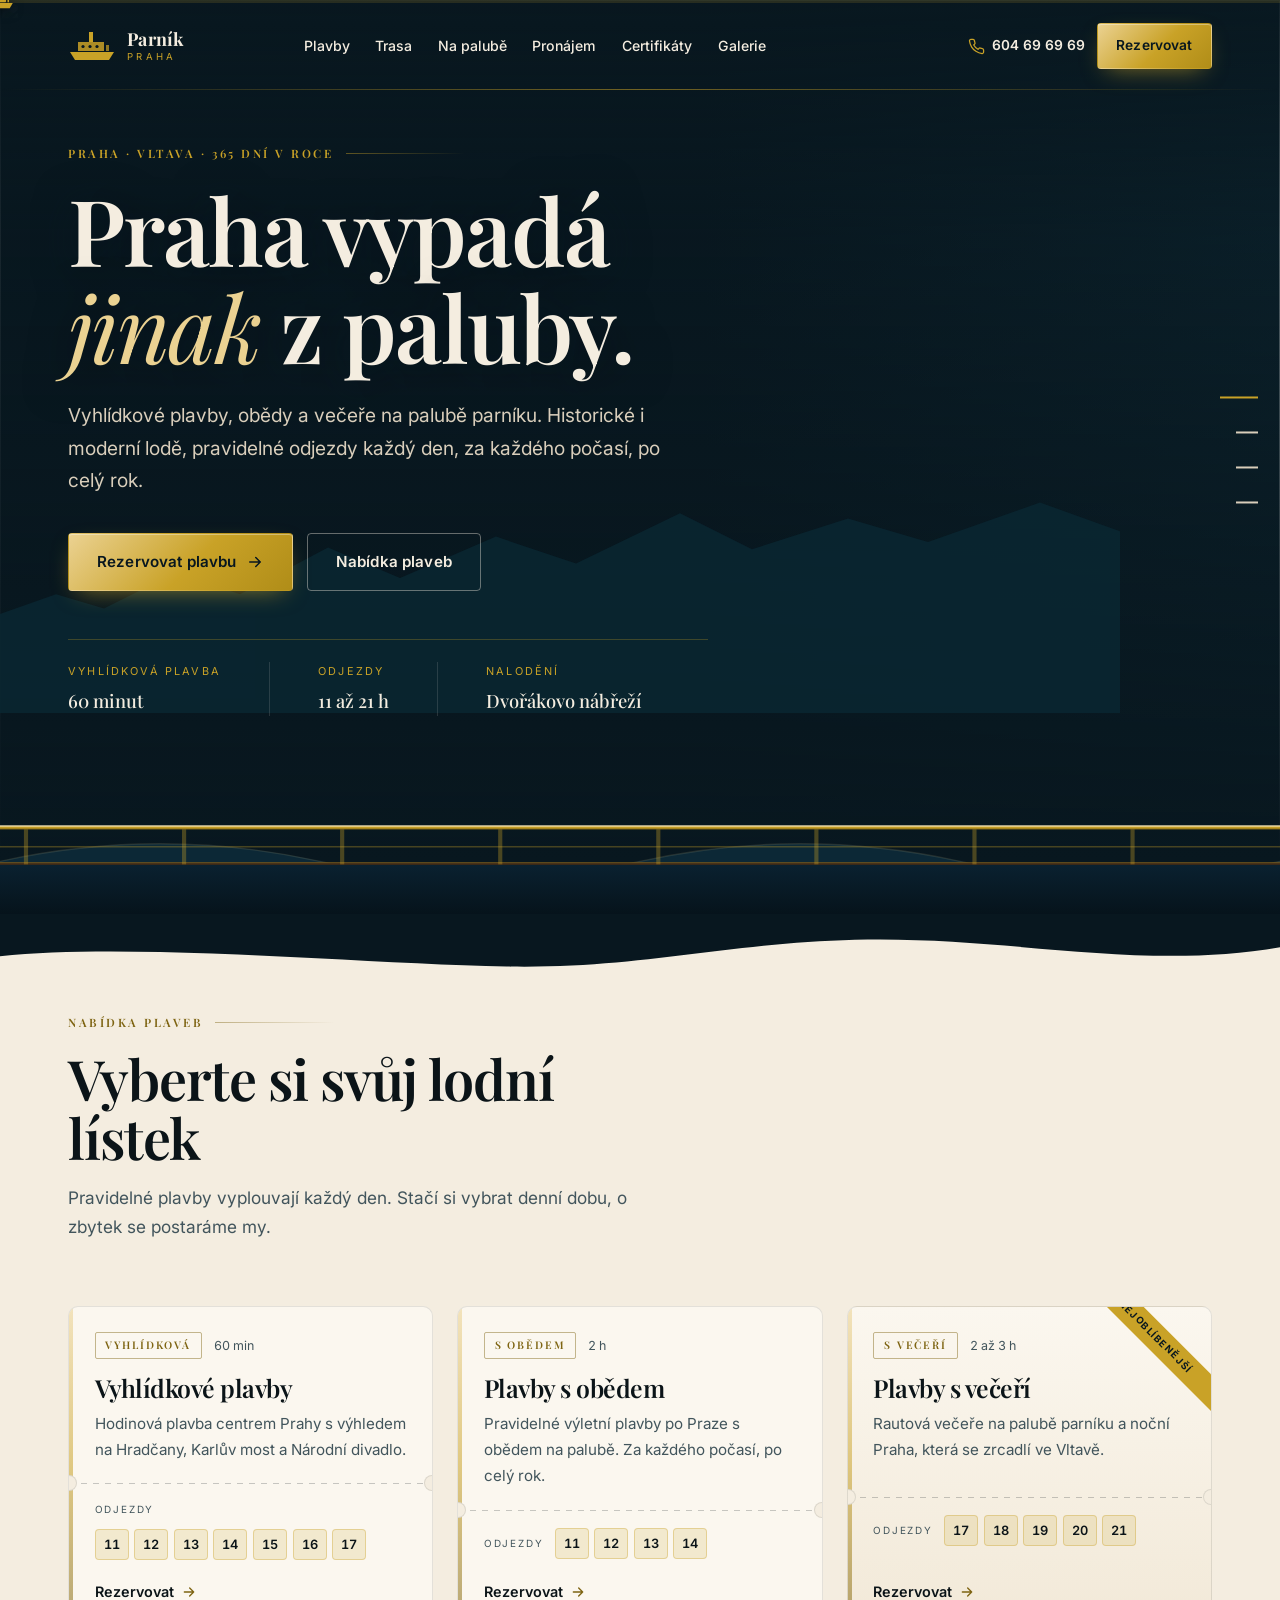
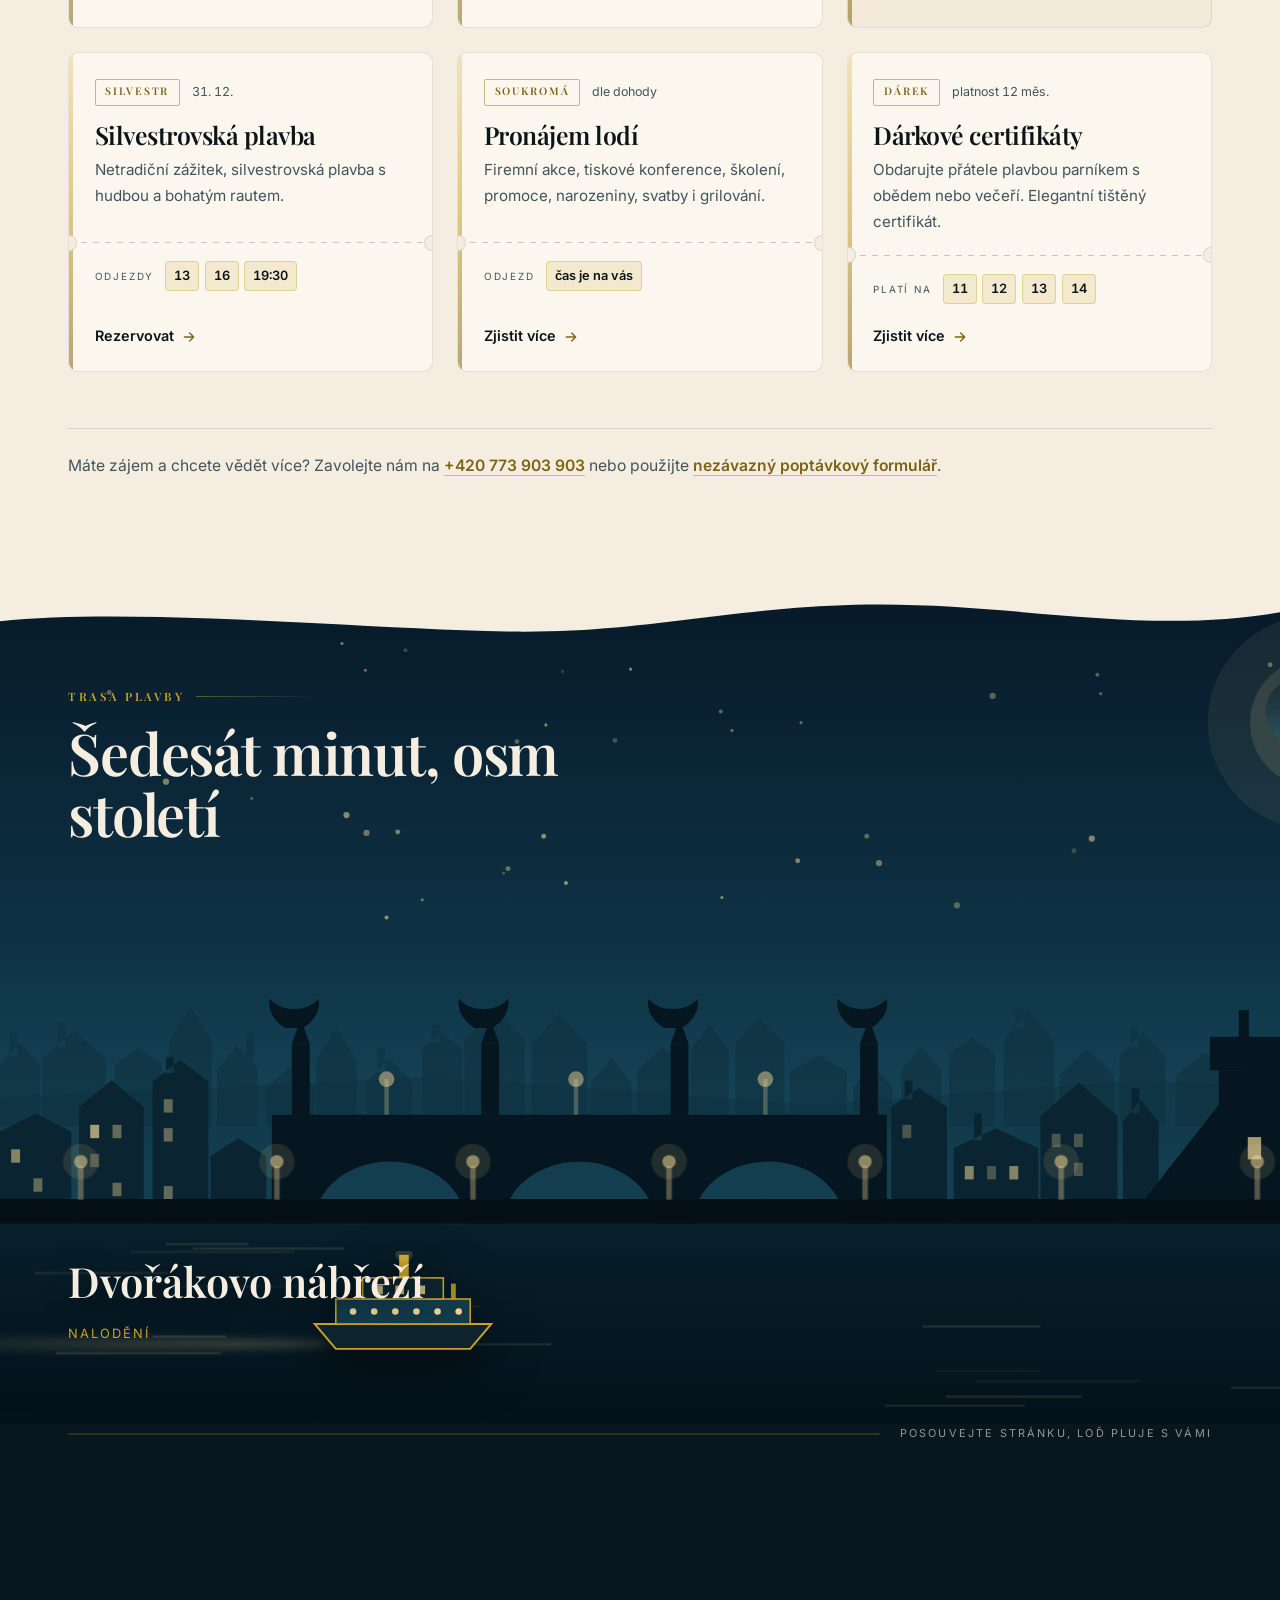
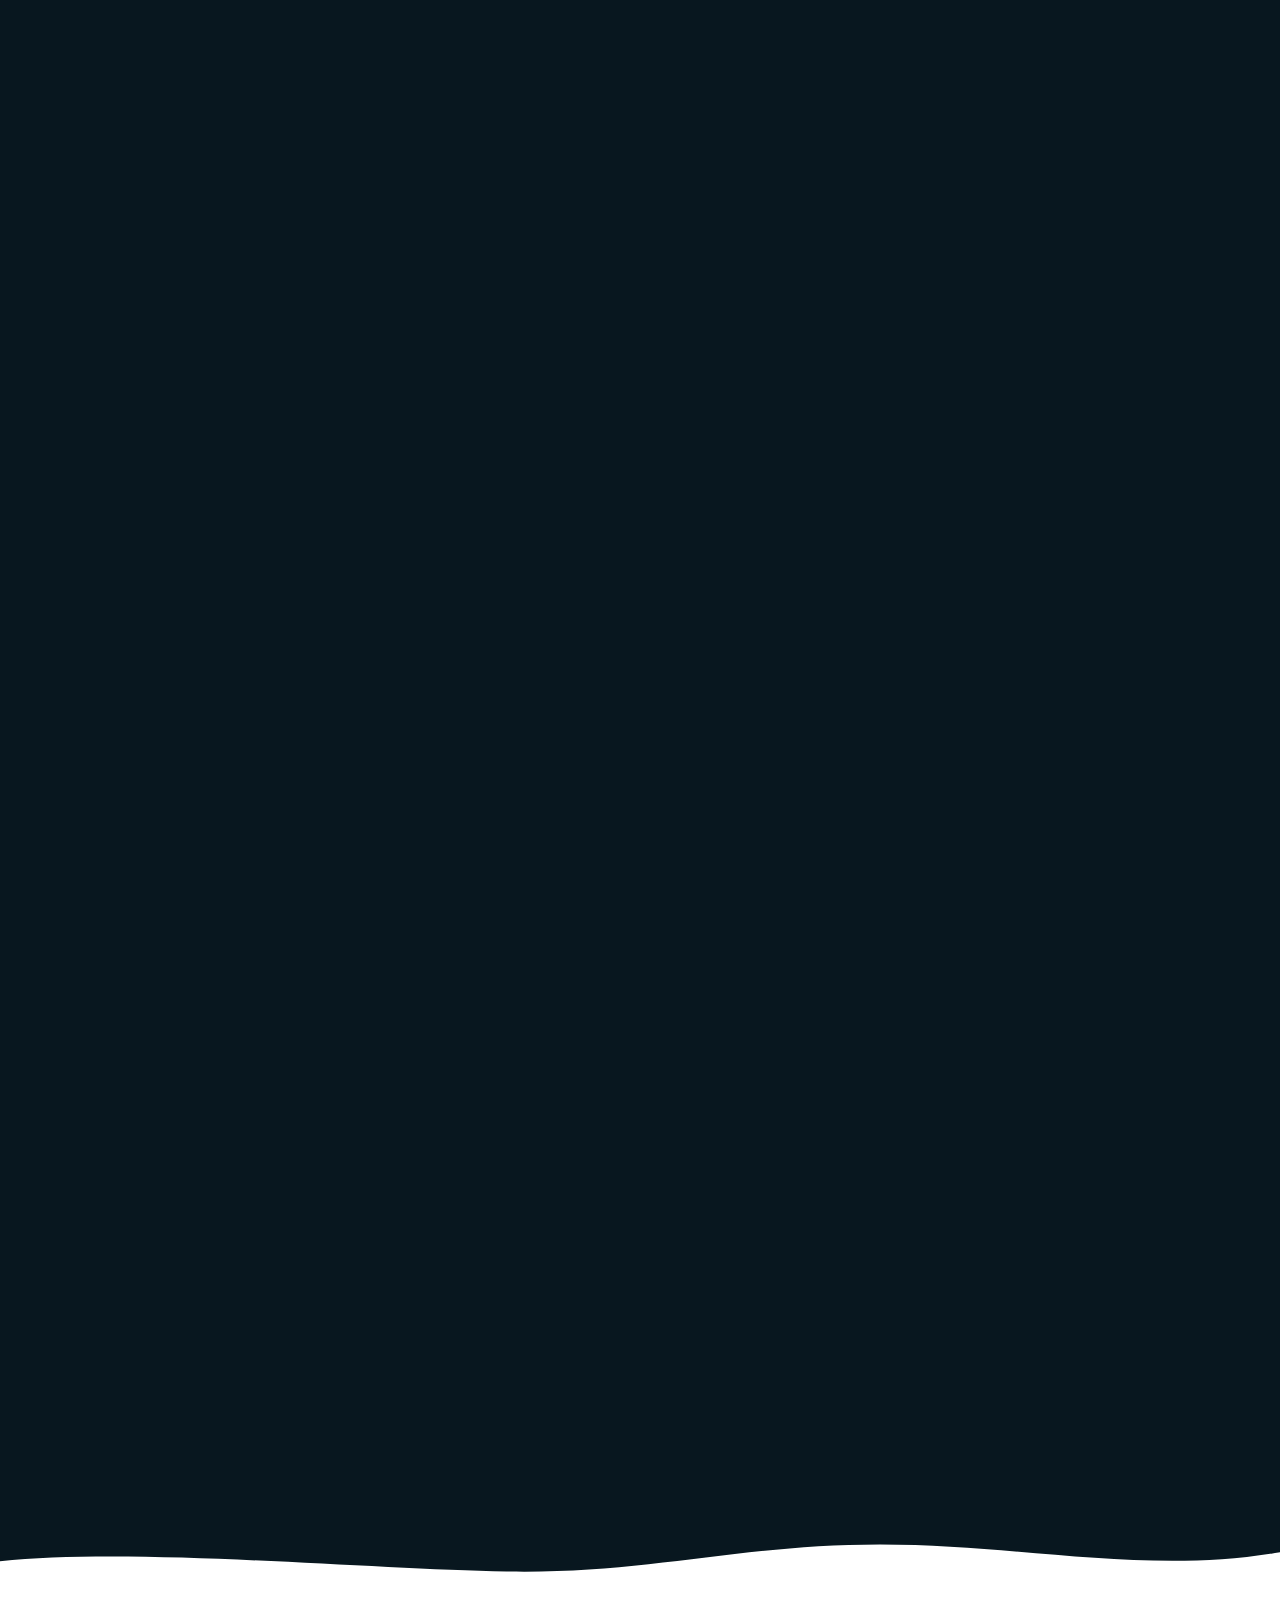
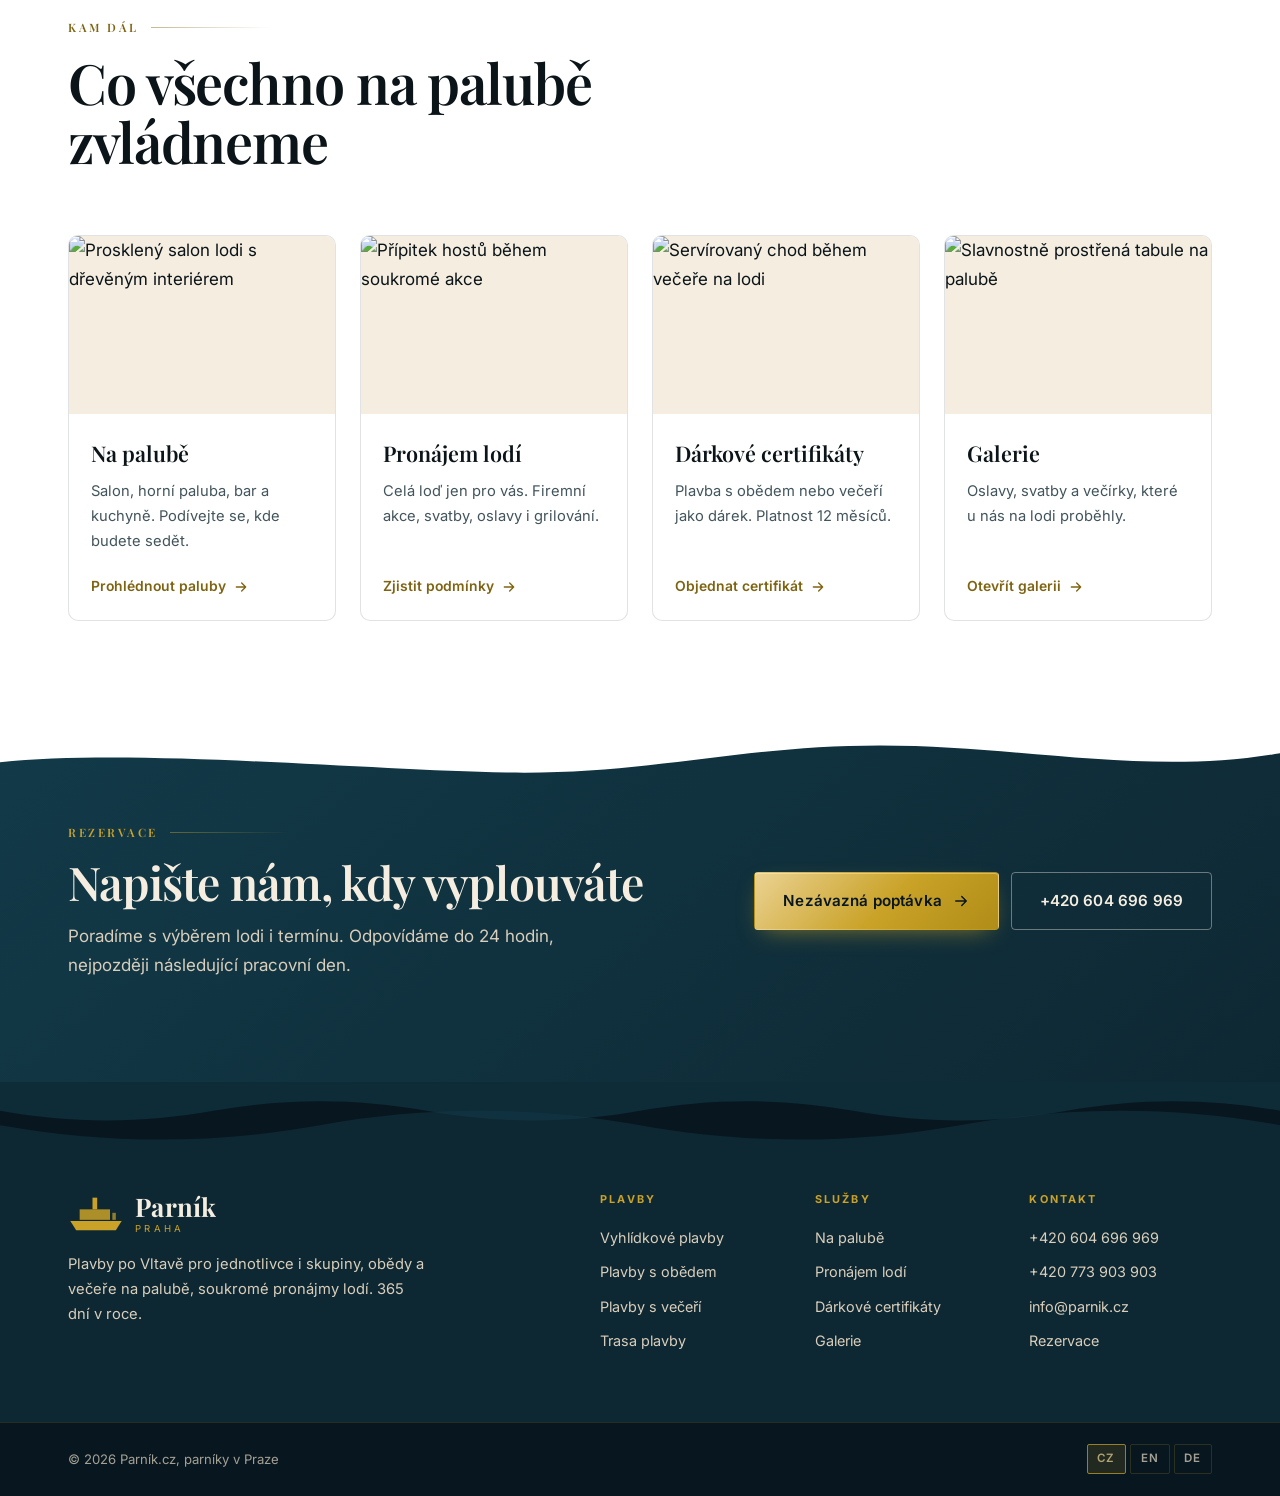
==== commit bcfa44c4: "Oprava vln: sirka svg a chybejici segment spodni vlny Dve chyby, obe zpusobovaly ten obdelnik vpravo" ====
--- a/index.html
+++ b/index.html
@@ -144,7 +144,7 @@
 
   <div class="waves waves--hero" aria-hidden="true">
     <svg class="waves__a" viewBox="0 0 2880 120" preserveAspectRatio="none"><path d="M0 66c120-24 240-24 360 0s240 24 360 0 240-24 360 0 240 24 360 0 240-24 360 0 240 24 360 0 240-24 360 0 240 24 360 0V120H0Z"/></svg>
-    <svg class="waves__b" viewBox="0 0 2880 120" preserveAspectRatio="none"><path d="M0 84c80-16 160-16 240 0s160 16 240 0 160-16 240 0 160 16 240 0 160-16 240 0 160 16 240 0 160-16 240 0 160 16 240 0 160-16 240 0 160 16 240 0V120H0Z"/></svg>
+    <svg class="waves__b" viewBox="0 0 2880 120" preserveAspectRatio="none"><path d="M0 84c80-16 160-16 240 0s160 16 240 0 160-16 240 0 160 16 240 0 160-16 240 0 160 16 240 0 160-16 240 0 160 16 240 0 160-16 240 0 160 16 240 0 160-16 240 0 160 16 240 0V120H0Z"/></svg>
     <svg class="waves__glint" viewBox="0 0 2880 120" preserveAspectRatio="none"><path d="M0 66c120-24 240-24 360 0s240 24 360 0 240-24 360 0 240 24 360 0 240-24 360 0 240 24 360 0 240-24 360 0 240 24 360 0" fill="none"/></svg>
   </div>
 
@@ -445,7 +445,7 @@
 <footer class="footer">
   <div class="waves waves--footer" aria-hidden="true">
     <svg class="waves__a" viewBox="0 0 2880 120" preserveAspectRatio="none"><path d="M0 66c120-24 240-24 360 0s240 24 360 0 240-24 360 0 240 24 360 0 240-24 360 0 240 24 360 0 240-24 360 0 240 24 360 0V120H0Z"/></svg>
-    <svg class="waves__b" viewBox="0 0 2880 120" preserveAspectRatio="none"><path d="M0 84c80-16 160-16 240 0s160 16 240 0 160-16 240 0 160 16 240 0 160-16 240 0 160 16 240 0 160-16 240 0 160 16 240 0 160-16 240 0 160 16 240 0V120H0Z"/></svg>
+    <svg class="waves__b" viewBox="0 0 2880 120" preserveAspectRatio="none"><path d="M0 84c80-16 160-16 240 0s160 16 240 0 160-16 240 0 160 16 240 0 160-16 240 0 160 16 240 0 160-16 240 0 160 16 240 0 160-16 240 0 160 16 240 0 160-16 240 0 160 16 240 0V120H0Z"/></svg>
     <svg class="waves__glint" viewBox="0 0 2880 120" preserveAspectRatio="none"><path d="M0 66c120-24 240-24 360 0s240 24 360 0 240-24 360 0 240 24 360 0 240-24 360 0 240 24 360 0 240-24 360 0 240 24 360 0" fill="none"/></svg>
   </div>
 
--- a/assets/css/style.css
+++ b/assets/css/style.css
@@ -271,7 +271,11 @@
   height:clamp(92px,13vh,150px);
   pointer-events:none; overflow:hidden; z-index:1;
 }
-.waves svg{position:absolute; left:0; bottom:0; width:200%; height:100%; min-width:1400px}
+/* max-width:none rusi globalni reset img,svg{max-width:100%}, ktery by srazil
+   sirku zpet na 100 % a drift o -50 % by odkryl prazdno vpravo.
+   min-width drzi vlnu na malych displejich klidnou; posun je vzdy presne
+   polovina sirky svg, takze tiling plati pri libovolne vysledne sirce. */
+.waves svg{position:absolute; left:0; bottom:0; width:200%; max-width:none; min-width:1400px; height:100%}
 .waves__a{fill:#0d2c3b; animation:drift 34s linear infinite}
 .waves__b{fill:var(--deep); opacity:.55; animation:drift 21s linear infinite reverse}
 .waves__glint{stroke:var(--brass-lt); stroke-width:1.4; opacity:.15;
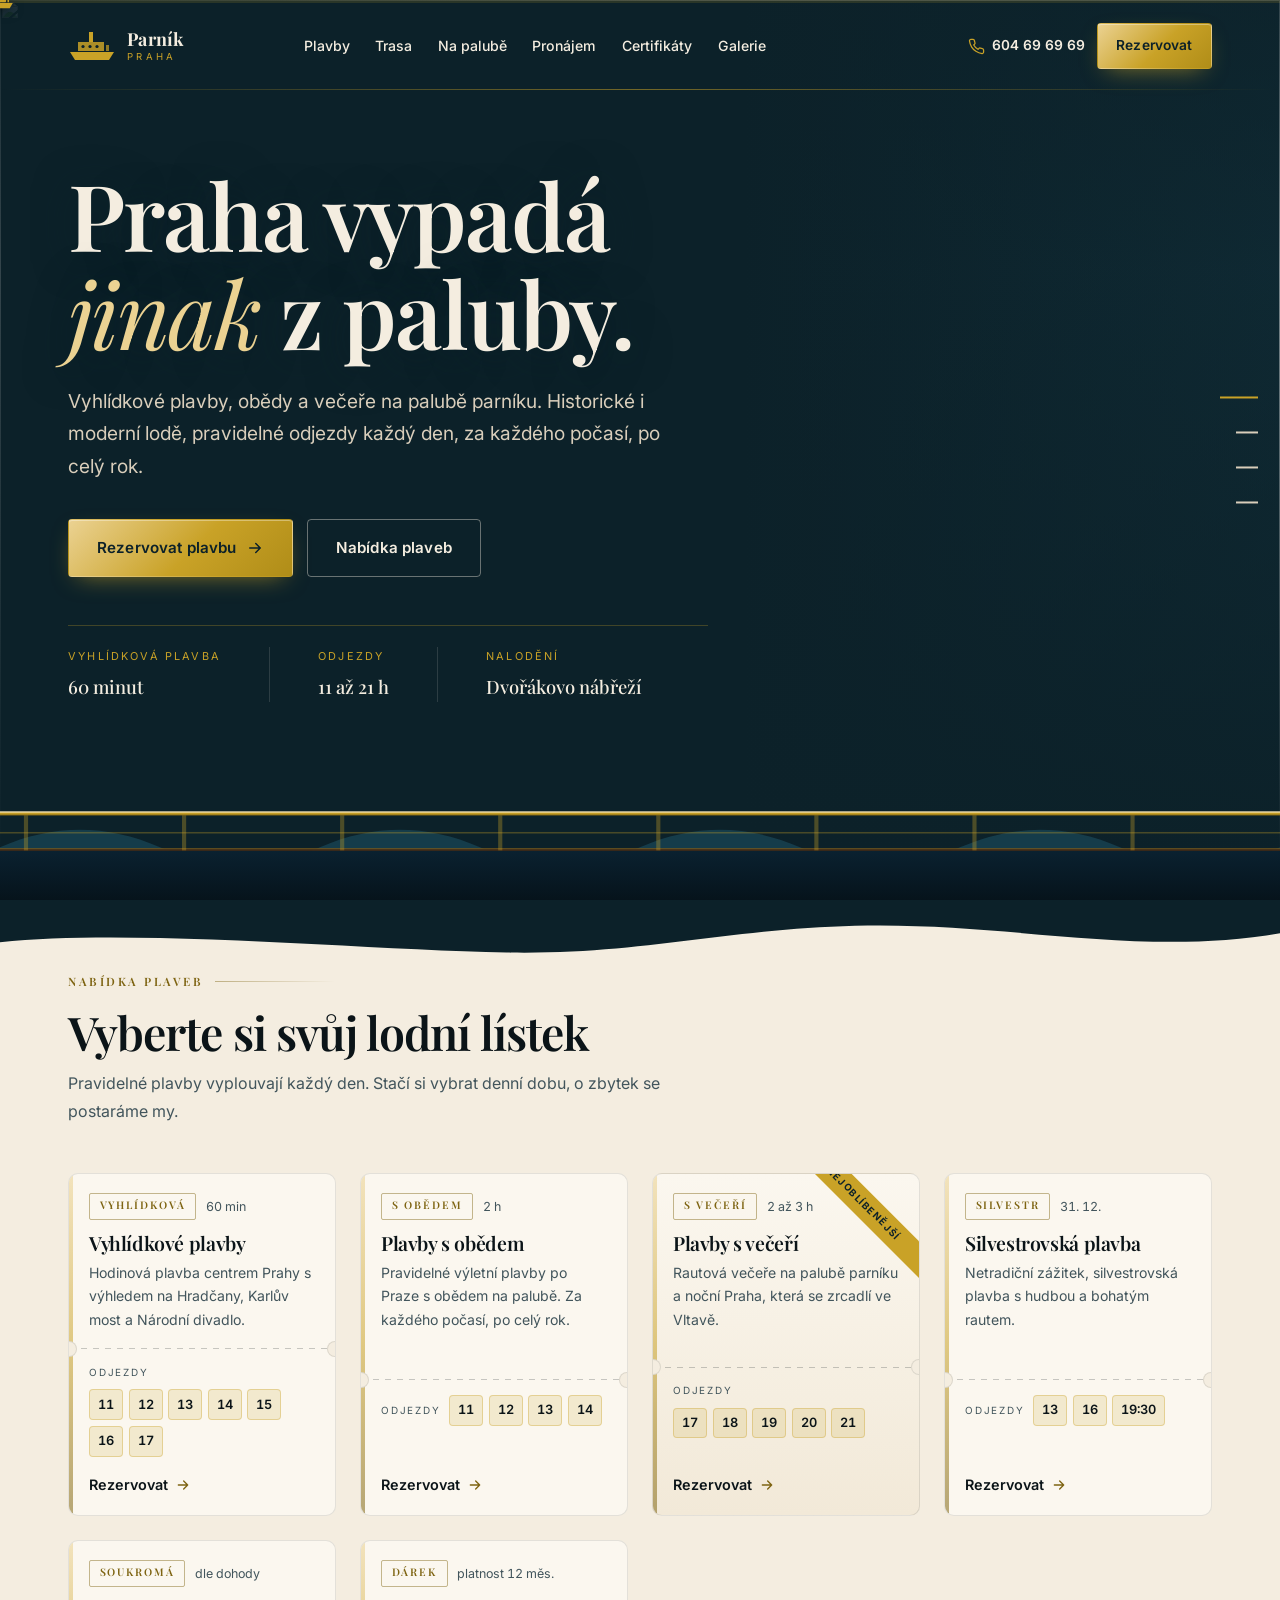
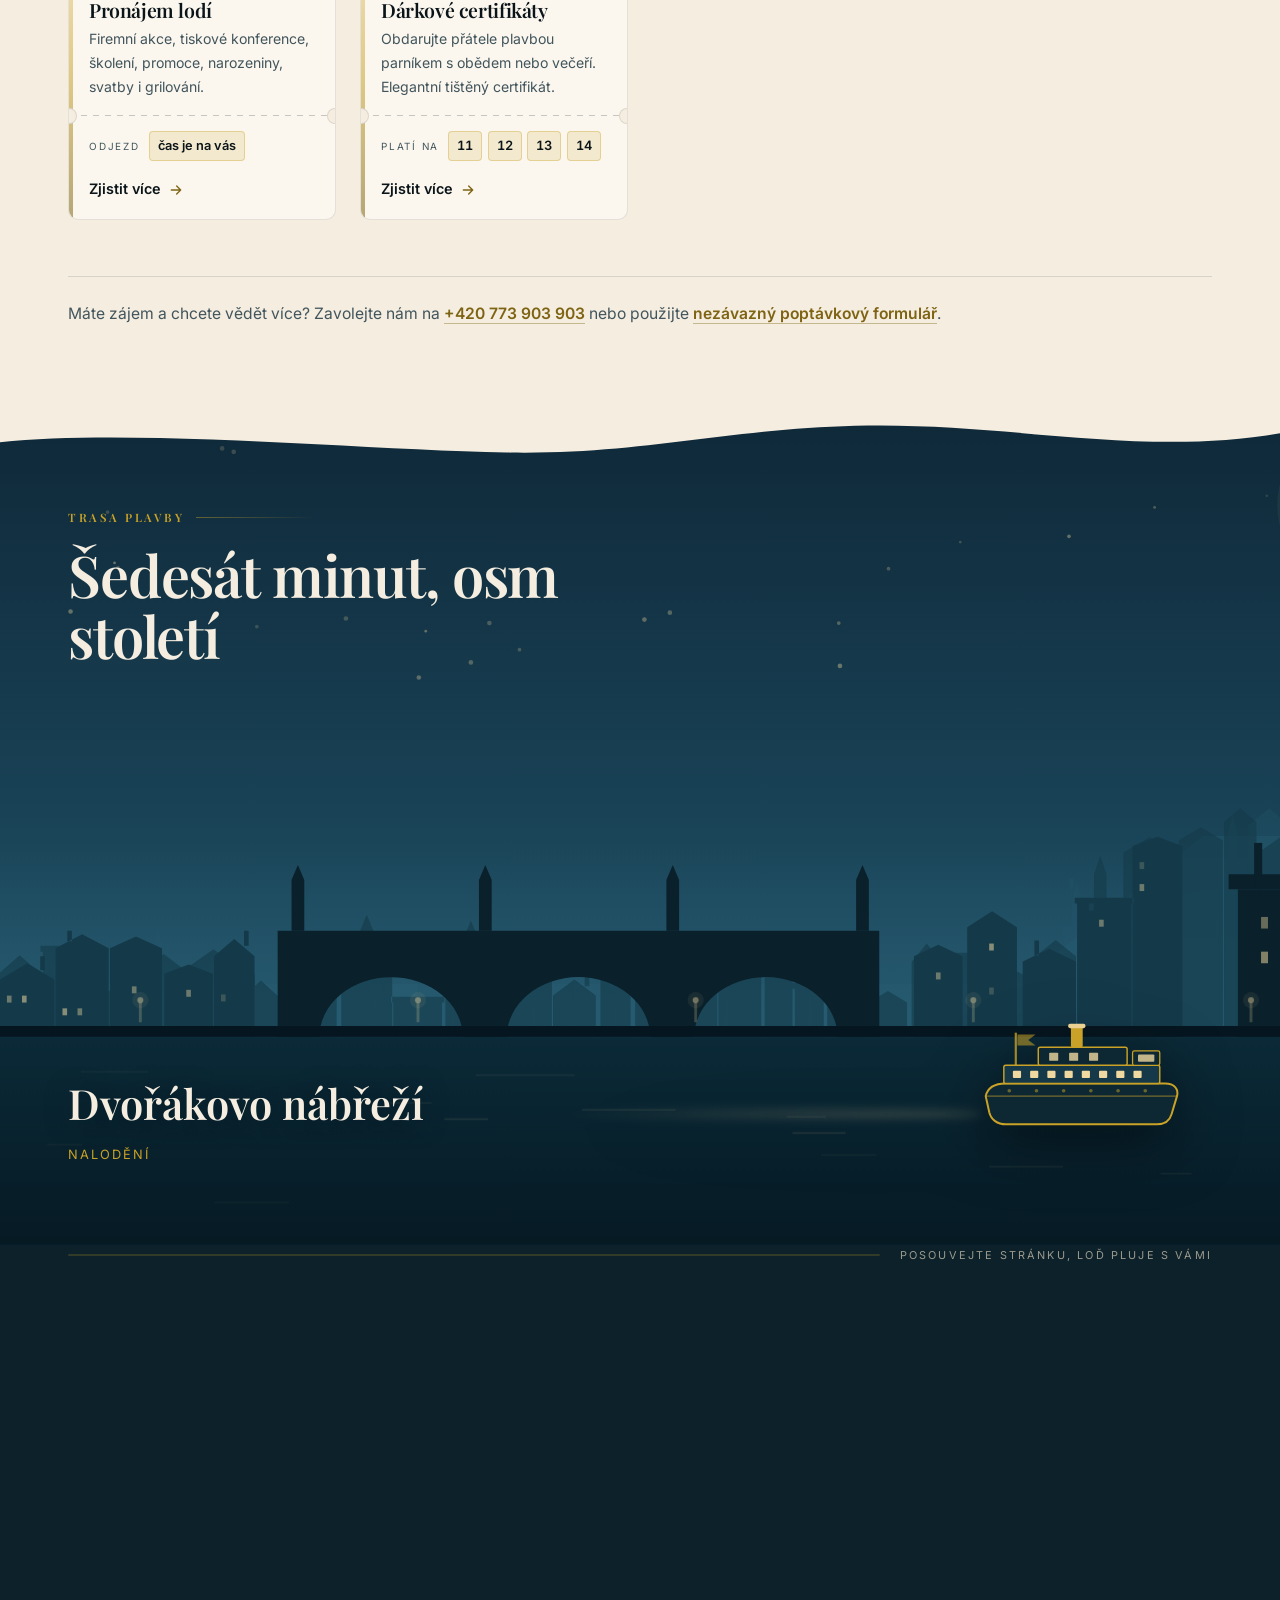
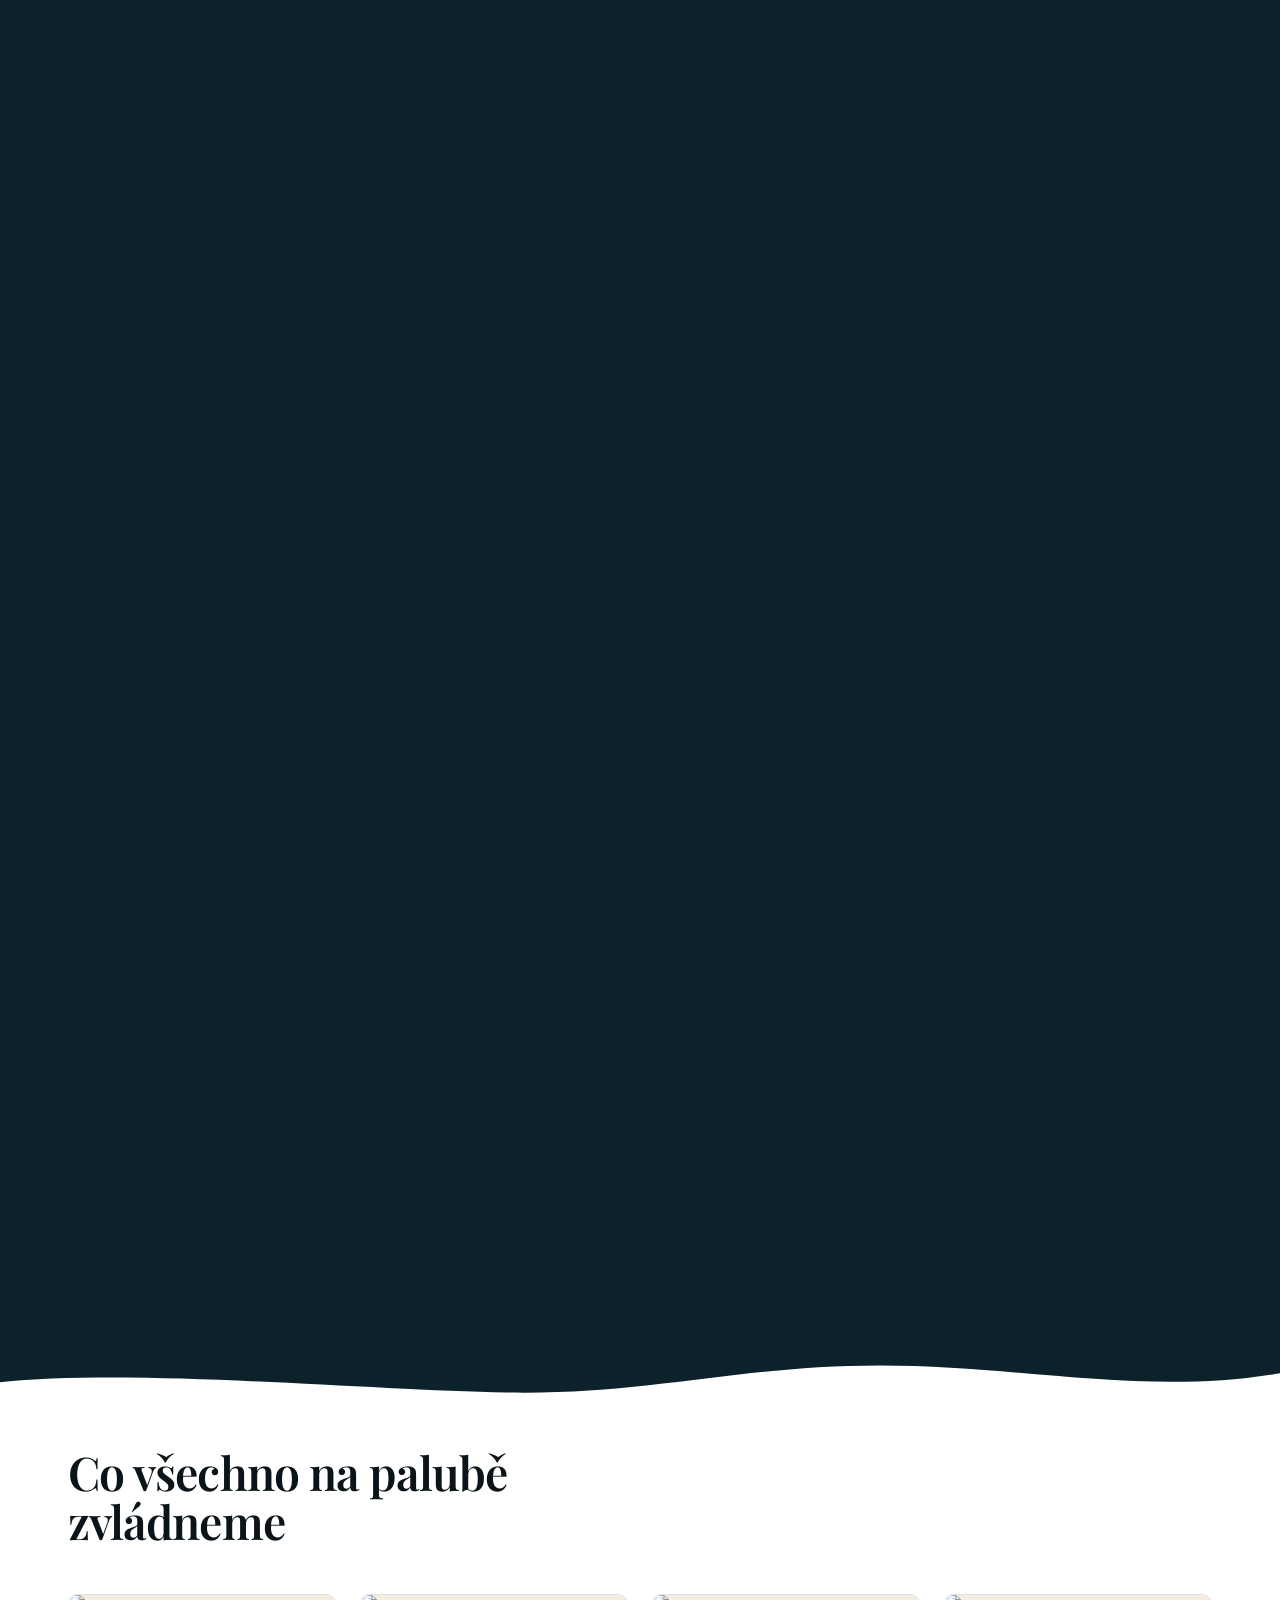
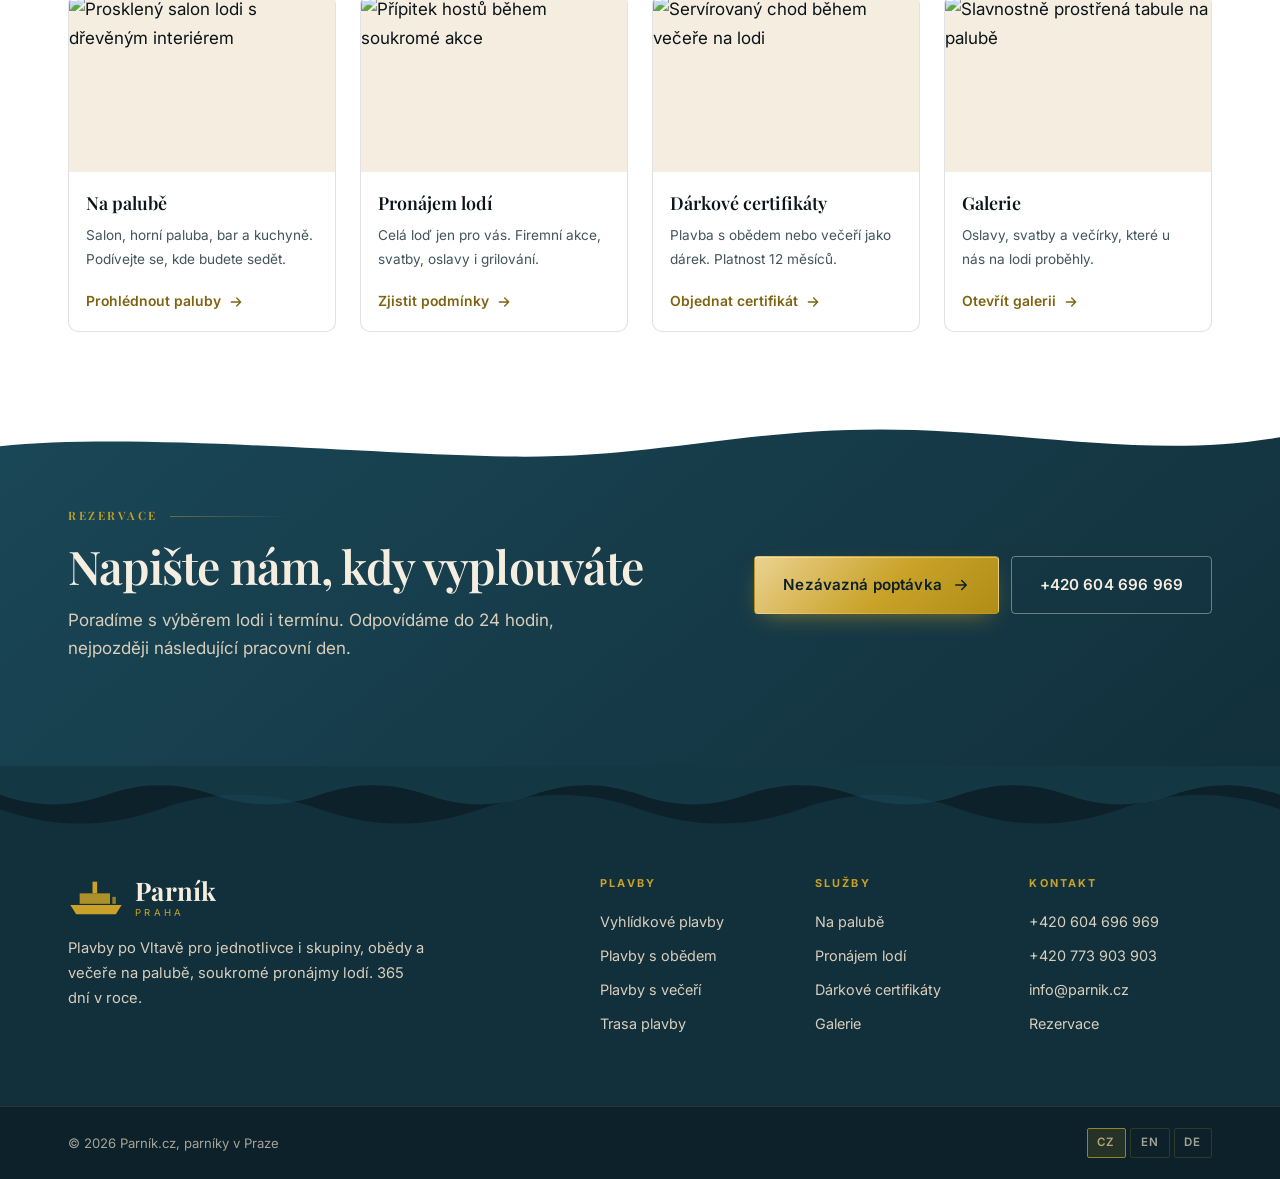
==== commit 228597cd: "Svetlejsi paleta, klidnejsi panorama, staticke vlny, mensi karty Hero - pryc tmava parallaxova silue" ====
--- a/index.html
+++ b/index.html
@@ -5,7 +5,7 @@
 <meta name="viewport" content="width=device-width, initial-scale=1">
 <title>Parník Praha | Plavby po Vltavě</title>
 <meta name="description" content="Vyhlídkové plavby, obědy a večeře na palubě parníku v Praze. 365 dní v roce, za každého počasí. Pronájem lodí na firemní akce, svatby a oslavy.">
-<meta name="theme-color" content="#08171F">
+<meta name="theme-color" content="#0C2129">
 <meta property="og:type" content="website">
 <meta property="og:title" content="Parník Praha, Praha vypadá jinak z paluby">
 <meta property="og:description" content="Vyhlídkové plavby, obědy a večeře na palubě parníku. 365 dní v roce.">
@@ -15,7 +15,7 @@
 <link rel="preconnect" href="https://fonts.gstatic.com" crossorigin>
 <link rel="preconnect" href="https://images.unsplash.com">
 <link href="https://fonts.googleapis.com/css2?family=Playfair+Display:ital,wght@0,400;0,500;0,600;0,700;1,400&family=Inter:wght@300;400;500;600;700&display=swap" rel="stylesheet">
-<link rel="icon" href="data:image/svg+xml,%3Csvg xmlns='http://www.w3.org/2000/svg' viewBox='0 0 32 32'%3E%3Crect width='32' height='32' rx='6' fill='%2308171F'/%3E%3Cpath d='M5 21h22l-3 5H8z' fill='%23C9A227'/%3E%3Crect x='9' y='14' width='14' height='6' fill='%23C9A227'/%3E%3Crect x='14' y='6' width='3' height='8' fill='%23C9A227'/%3E%3C/svg%3E">
+<link rel="icon" href="data:image/svg+xml,%3Csvg xmlns='http://www.w3.org/2000/svg' viewBox='0 0 32 32'%3E%3Crect width='32' height='32' rx='6' fill='%230C2129'/%3E%3Cpath d='M5 21h22l-3 5H8z' fill='%23C9A227'/%3E%3Crect x='9' y='14' width='14' height='6' fill='%23C9A227'/%3E%3Crect x='14' y='6' width='3' height='8' fill='%23C9A227'/%3E%3C/svg%3E">
 <link rel="stylesheet" href="assets/css/style.css">
 <script>document.documentElement.classList.add('js')</script>
 </head>
@@ -50,9 +50,9 @@
         <path d="M10 12h26v9H10z" fill="currentColor" opacity=".85"/>
         <rect x="21" y="2" width="4" height="10" fill="currentColor"/>
         <rect x="38" y="15" width="3" height="6" fill="currentColor" opacity=".7"/>
-        <circle cx="15" cy="16.5" r="1.6" fill="#08171F"/>
-        <circle cx="22" cy="16.5" r="1.6" fill="#08171F"/>
-        <circle cx="29" cy="16.5" r="1.6" fill="#08171F"/>
+        <circle cx="15" cy="16.5" r="1.6" fill="#0C2129"/>
+        <circle cx="22" cy="16.5" r="1.6" fill="#0C2129"/>
+        <circle cx="29" cy="16.5" r="1.6" fill="#0C2129"/>
       </svg>
       <span class="brand__text"><strong>Parník</strong><em>Praha</em></span>
     </a>
@@ -111,14 +111,8 @@
   </div>
   <div class="hero__wash" aria-hidden="true"></div>
 
-  <div class="hero__layer hero__layer--far" data-depth="0.12" aria-hidden="true">
-    <svg viewBox="0 0 1600 300" preserveAspectRatio="none">
-      <path d="M0 300V190l70-22 60 16 90-40 80 24 110-52 90 34 120-46 100 30 130-56 90 40 120-34 100 26 140-44 100 32V300z" fill="currentColor"/>
-    </svg>
-  </div>
 
   <div class="hero__inner">
-    <p class="eyebrow eyebrow--light reveal">Praha &middot; Vltava &middot; 365 dní v roce</p>
     <h1 class="hero__title reveal">
       <span>Praha vypadá</span>
       <span><em>jinak</em> z paluby.</span>
@@ -145,7 +139,6 @@
   <div class="waves waves--hero" aria-hidden="true">
     <svg class="waves__a" viewBox="0 0 2880 120" preserveAspectRatio="none"><path d="M0 66c120-24 240-24 360 0s240 24 360 0 240-24 360 0 240 24 360 0 240-24 360 0 240 24 360 0 240-24 360 0 240 24 360 0V120H0Z"/></svg>
     <svg class="waves__b" viewBox="0 0 2880 120" preserveAspectRatio="none"><path d="M0 84c80-16 160-16 240 0s160 16 240 0 160-16 240 0 160 16 240 0 160-16 240 0 160 16 240 0 160-16 240 0 160 16 240 0 160-16 240 0 160 16 240 0 160-16 240 0 160 16 240 0V120H0Z"/></svg>
-    <svg class="waves__glint" viewBox="0 0 2880 120" preserveAspectRatio="none"><path d="M0 66c120-24 240-24 360 0s240 24 360 0 240-24 360 0 240 24 360 0 240-24 360 0 240 24 360 0 240-24 360 0 240 24 360 0" fill="none"/></svg>
   </div>
 
   <div class="hero__deck sway" aria-hidden="true">
@@ -303,25 +296,36 @@
 
     <div class="route__stage">
       <div class="route__pan">
-        <svg class="pano" viewBox="0 0 5400 780" preserveAspectRatio="xMinYMax slice" aria-hidden="true"><defs><linearGradient id="sky" x1="0" y1="0" x2="0" y2="1"><stop offset="0%" stop-color="#061725"/><stop offset="46%" stop-color="#0e3346"/><stop offset="82%" stop-color="#1d5567"/><stop offset="100%" stop-color="#2c7183"/></linearGradient><linearGradient id="water" x1="0" y1="0" x2="0" y2="1"><stop offset="0%" stop-color="#07202c"/><stop offset="100%" stop-color="#04121a"/></linearGradient><linearGradient id="reflGrad" x1="0" y1="600" x2="0" y2="780" gradientUnits="userSpaceOnUse"><stop offset="0" stop-color="#fff" stop-opacity=".55"/><stop offset="1" stop-color="#fff" stop-opacity="0"/></linearGradient><mask id="reflFade"><rect y="600" width="5400" height="180" fill="url(#reflGrad)"/></mask></defs><rect width="5400" height="780" fill="url(#sky)"/><g fill="#EBD292"><circle cx="1749" cy="67" r="1.4" opacity="0.21"/><circle cx="2894" cy="133" r="1.4" opacity="0.56"/><circle cx="1159" cy="47" r="2.8" opacity="0.21"/><circle cx="490" cy="152" r="1.4" opacity="0.58"/><circle cx="3405" cy="201" r="1.4" opacity="0.42"/><circle cx="2142" cy="323" r="1.4" opacity="0.41"/><circle cx="719" cy="150" r="1.4" opacity="0.42"/><circle cx="3025" cy="231" r="1.4" opacity="0.42"/><circle cx="3450" cy="135" r="1.4" opacity="0.42"/><circle cx="3343" cy="174" r="2.8" opacity="0.51"/><circle cx="2514" cy="306" r="2.2" opacity="0.31"/><circle cx="4290" cy="237" r="1.8" opacity="0.21"/><circle cx="1621" cy="173" r="2.2" opacity="0.49"/><circle cx="1555" cy="324" r="1.4" opacity="0.40"/><circle cx="891" cy="126" r="2.8" opacity="0.36"/><circle cx="5195" cy="44" r="2.2" opacity="0.32"/><circle cx="1891" cy="174" r="2.8" opacity="0.21"/><circle cx="505" cy="104" r="1.4" opacity="0.21"/><circle cx="3788" cy="221" r="2.8" opacity="0.30"/><circle cx="2083" cy="227" r="1.4" opacity="0.58"/><circle cx="1920" cy="209" r="2.8" opacity="0.20"/><circle cx="4148" cy="60" r="1.8" opacity="0.35"/><circle cx="4951" cy="174" r="1.8" opacity="0.37"/><circle cx="2967" cy="294" r="2.8" opacity="0.54"/><circle cx="1503" cy="149" r="2.2" opacity="0.47"/><circle cx="2054" cy="92" r="1.4" opacity="0.25"/><circle cx="1253" cy="92" r="2.8" opacity="0.53"/><circle cx="985" cy="107" r="1.8" opacity="0.36"/><circle cx="1994" cy="196" r="1.8" opacity="0.47"/><circle cx="2784" cy="211" r="1.4" opacity="0.37"/><circle cx="4703" cy="315" r="2.8" opacity="0.35"/><circle cx="2128" cy="169" r="2.8" opacity="0.21"/><circle cx="364" cy="85" r="1.8" opacity="0.23"/><circle cx="3244" cy="52" r="1.8" opacity="0.41"/><circle cx="5124" cy="210" r="1.4" opacity="0.55"/><circle cx="3316" cy="66" r="2.2" opacity="0.58"/><circle cx="3252" cy="167" r="1.4" opacity="0.54"/><circle cx="5363" cy="164" r="2.8" opacity="0.31"/><circle cx="778" cy="252" r="2.2" opacity="0.38"/><circle cx="3737" cy="180" r="1.8" opacity="0.58"/><circle cx="2853" cy="65" r="1.4" opacity="0.50"/><circle cx="1610" cy="219" r="1.4" opacity="0.47"/><circle cx="1410" cy="134" r="1.8" opacity="0.33"/><circle cx="1203" cy="188" r="2.2" opacity="0.45"/><circle cx="3311" cy="264" r="1.8" opacity="0.52"/><circle cx="4419" cy="249" r="1.8" opacity="0.26"/><circle cx="2661" cy="247" r="1.4" opacity="0.51"/><circle cx="2550" cy="80" r="2.2" opacity="0.37"/><circle cx="5060" cy="326" r="2.2" opacity="0.21"/><circle cx="552" cy="166" r="2.2" opacity="0.27"/><circle cx="3370" cy="299" r="1.4" opacity="0.38"/><circle cx="3526" cy="268" r="1.4" opacity="0.53"/><circle cx="647" cy="140" r="1.8" opacity="0.38"/><circle cx="964" cy="265" r="2.2" opacity="0.22"/><circle cx="5109" cy="244" r="2.8" opacity="0.35"/><circle cx="5113" cy="245" r="1.8" opacity="0.60"/><circle cx="149" cy="203" r="2.8" opacity="0.52"/><circle cx="789" cy="276" r="2.8" opacity="0.46"/><circle cx="1892" cy="190" r="1.8" opacity="0.19"/><circle cx="4317" cy="245" r="1.4" opacity="0.40"/><circle cx="5042" cy="154" r="1.8" opacity="0.53"/><circle cx="1140" cy="98" r="2.2" opacity="0.39"/><circle cx="4124" cy="121" r="2.8" opacity="0.53"/><circle cx="329" cy="249" r="2.8" opacity="0.46"/><circle cx="4401" cy="180" r="1.8" opacity="0.40"/><circle cx="2827" cy="26" r="2.8" opacity="0.51"/><circle cx="3286" cy="261" r="1.8" opacity="0.25"/><circle cx="2557" cy="245" r="1.4" opacity="0.32"/><circle cx="2799" cy="192" r="1.4" opacity="0.55"/><circle cx="307" cy="79" r="1.4" opacity="0.50"/><circle cx="2742" cy="194" r="1.4" opacity="0.37"/><circle cx="3308" cy="177" r="1.8" opacity="0.47"/><circle cx="2443" cy="185" r="2.8" opacity="0.39"/><circle cx="1337" cy="182" r="2.2" opacity="0.57"/><circle cx="4821" cy="83" r="2.8" opacity="0.24"/><circle cx="657" cy="157" r="1.4" opacity="0.46"/><circle cx="2313" cy="86" r="2.2" opacity="0.51"/><circle cx="4844" cy="68" r="2.2" opacity="0.24"/><circle cx="4767" cy="320" r="1.8" opacity="0.49"/><circle cx="508" cy="294" r="1.8" opacity="0.60"/><circle cx="4495" cy="70" r="2.8" opacity="0.60"/><circle cx="2181" cy="151" r="2.2" opacity="0.31"/><circle cx="3900" cy="26" r="2.8" opacity="0.36"/><circle cx="98" cy="123" r="2.2" opacity="0.40"/><circle cx="347" cy="325" r="1.8" opacity="0.59"/><circle cx="566" cy="102" r="1.4" opacity="0.56"/><circle cx="980" cy="254" r="2.8" opacity="0.54"/><circle cx="3650" cy="313" r="2.8" opacity="0.24"/><circle cx="4964" cy="197" r="2.2" opacity="0.22"/><circle cx="311" cy="233" r="2.8" opacity="0.56"/><circle cx="1452" cy="25" r="1.4" opacity="0.52"/><circle cx="452" cy="285" r="1.4" opacity="0.29"/><circle cx="657" cy="24" r="2.8" opacity="0.57"/><circle cx="1446" cy="60" r="1.8" opacity="0.57"/><circle cx="5234" cy="101" r="1.8" opacity="0.26"/><circle cx="1685" cy="115" r="1.8" opacity="0.30"/><circle cx="2700" cy="75" r="2.2" opacity="0.52"/><circle cx="5370" cy="31" r="1.4" opacity="0.49"/><circle cx="2976" cy="79" r="2.8" opacity="0.28"/><circle cx="2414" cy="224" r="2.8" opacity="0.46"/><circle cx="2948" cy="296" r="2.2" opacity="0.47"/><circle cx="5305" cy="126" r="1.8" opacity="0.35"/><circle cx="1877" cy="37" r="1.8" opacity="0.19"/><circle cx="3377" cy="293" r="2.8" opacity="0.25"/><circle cx="456" cy="281" r="2.2" opacity="0.43"/><circle cx="3741" cy="34" r="1.8" opacity="0.25"/><circle cx="2407" cy="102" r="2.2" opacity="0.59"/><circle cx="2954" cy="96" r="2.2" opacity="0.27"/><circle cx="988" cy="124" r="1.4" opacity="0.38"/><circle cx="2715" cy="82" r="1.4" opacity="0.22"/><circle cx="4412" cy="65" r="1.4" opacity="0.35"/><circle cx="1618" cy="215" r="1.4" opacity="0.43"/><circle cx="2858" cy="253" r="2.8" opacity="0.50"/><circle cx="3892" cy="173" r="2.2" opacity="0.48"/><circle cx="3473" cy="34" r="2.8" opacity="0.49"/><circle cx="4386" cy="63" r="1.4" opacity="0.53"/><circle cx="3154" cy="297" r="1.8" opacity="0.22"/><circle cx="226" cy="218" r="1.4" opacity="0.34"/><circle cx="2437" cy="36" r="1.4" opacity="0.44"/><circle cx="3676" cy="172" r="1.4" opacity="0.37"/><circle cx="379" cy="309" r="1.4" opacity="0.46"/><circle cx="357" cy="248" r="2.2" opacity="0.52"/><circle cx="4569" cy="93" r="1.8" opacity="0.28"/><circle cx="3510" cy="163" r="2.8" opacity="0.21"/><circle cx="4917" cy="109" r="1.4" opacity="0.44"/><circle cx="3471" cy="44" r="1.8" opacity="0.32"/><circle cx="3518" cy="235" r="1.8" opacity="0.19"/><circle cx="328" cy="103" r="1.4" opacity="0.47"/><circle cx="3649" cy="110" r="2.2" opacity="0.38"/><circle cx="2518" cy="57" r="1.8" opacity="0.31"/><circle cx="464" cy="167" r="2.2" opacity="0.37"/><circle cx="4427" cy="320" r="2.8" opacity="0.60"/><circle cx="2089" cy="304" r="1.8" opacity="0.21"/><circle cx="488" cy="252" r="2.2" opacity="0.58"/><circle cx="716" cy="274" r="2.2" opacity="0.55"/><circle cx="3798" cy="92" r="2.8" opacity="0.35"/><circle cx="859" cy="314" r="2.8" opacity="0.35"/><circle cx="3927" cy="149" r="2.8" opacity="0.31"/><circle cx="4537" cy="21" r="2.2" opacity="0.53"/><circle cx="648" cy="307" r="1.4" opacity="0.56"/><circle cx="1565" cy="135" r="2.8" opacity="0.34"/><circle cx="4698" cy="44" r="2.8" opacity="0.50"/><circle cx="4613" cy="107" r="1.4" opacity="0.53"/><circle cx="1542" cy="310" r="1.8" opacity="0.59"/><circle cx="2356" cy="118" r="2.2" opacity="0.51"/><circle cx="2310" cy="29" r="2.8" opacity="0.56"/><circle cx="5080" cy="190" r="1.4" opacity="0.20"/><circle cx="3955" cy="160" r="1.8" opacity="0.45"/><circle cx="1546" cy="35" r="1.8" opacity="0.25"/><circle cx="2240" cy="107" r="2.2" opacity="0.49"/></g><g><circle cx="1180" cy="150" r="96" fill="#EBD292" opacity=".07"/><circle cx="1180" cy="150" r="58" fill="#EBD292" opacity=".13"/><circle cx="1180" cy="150" r="30" fill="#F6E7BE" opacity=".85"/><circle cx="1166" cy="140" r="30" fill="url(#sky)" opacity=".55"/></g><path d="M0 600 V486 L397 468 L730 493 L1021 471 L1374 487 L1775 477 L2035 462 L2429 462 L2678 465 L3036 509 L3393 487 L3679 480 L3994 500 L4339 479 L4604 487 L4883 467 L5136 463 L5400 487 L5400 600 Z" fill="#0f3242" opacity=".5"/><g fill="#0f3242" opacity=".62"><path d="M0 512 V458 l18 -21 l18 21 V512 ZM8.64 449.6 h7 v-23 h-7 ZM38 512 V452 l28.5 -26 l28.5 26 V512 ZM51.68 441.6 h7 v-22 h-7 ZM103 512 V457 l21 -15 l21 15 V512 ZM152 512 V435 l19 -30 l19 30 V512 ZM195 512 V461 l18 -21 l18 21 V512 ZM220.92 452.6 h7 v-24 h-7 ZM239 512 V477 l21.5 -18 l21.5 18 V512 ZM269.96 469.8 h7 v-21 h-7 ZM284 512 V453 l18 -30 l18 30 V512 ZM329 512 V472 l20.5 -21 l20.5 21 V512 ZM338.84 463.6 h7 v-22 h-7 ZM379 512 V443 l18 -15 l18 15 V512 ZM387.64 437 h7 v-16 h-7 ZM417 512 V433 l27 -23 l27 23 V512 ZM477 512 V438 l25 -27 l25 27 V512 ZM530 512 V474 l18.5 -23 l18.5 23 V512 ZM572 512 V462 l23 -21 l23 21 V512 ZM620 512 V444 l17 -23 l17 23 V512 ZM660 512 V437 l22 -21 l22 21 V512 ZM709 512 V463 l25.5 -14 l25.5 14 V512 ZM766 512 V477 l17.5 -20 l17.5 20 V512 ZM809 512 V462 l18 -21 l18 21 V512 ZM852 512 V447 l20.5 -15 l20.5 15 V512 ZM901 512 V435 l22.5 -26 l22.5 26 V512 ZM911.8 424.6 h7 v-18 h-7 ZM951 512 V466 l24.5 -23 l24.5 23 V512 ZM1005 512 V449 l20.5 -21 l20.5 21 V512 ZM1014.84 440.6 h7 v-18 h-7 ZM1055 512 V467 l26.5 -21 l26.5 21 V512 ZM1110 512 V469 l26.5 -26 l26.5 26 V512 ZM1122.72 458.6 h7 v-14 h-7 ZM1171 512 V433 l17.5 -15 l17.5 15 V512 ZM1196.2 427 h7 v-21 h-7 ZM1209 512 V468 l18 -24 l18 24 V512 ZM1234.92 458.4 h7 v-24 h-7 ZM1247 512 V436 l21.5 -26 l21.5 26 V512 ZM1297 512 V468 l24 -17 l24 17 V512 ZM1308.52 461.2 h7 v-18 h-7 ZM1352 512 V471 l23.5 -20 l23.5 20 V512 ZM1385.84 463 h7 v-18 h-7 ZM1402 512 V433 l17.5 -29 l17.5 29 V512 ZM1427.2 421.4 h7 v-22 h-7 ZM1442 512 V455 l22 -29 l22 29 V512 ZM1452.56 443.4 h7 v-20 h-7 ZM1494 512 V454 l17.5 -15 l17.5 15 V512 ZM1531 512 V466 l21 -16 l21 16 V512 ZM1580 512 V461 l22.5 -24 l22.5 24 V512 ZM1627 512 V431 l21 -24 l21 24 V512 ZM1675 512 V432 l17 -16 l17 16 V512 ZM1683.16 425.6 h7 v-17 h-7 ZM1718 512 V449 l28 -26 l28 26 V512 ZM1782 512 V447 l30 -18 l30 18 V512 ZM1846 512 V431 l17 -23 l17 23 V512 ZM1884 512 V463 l26.5 -24 l26.5 24 V512 ZM1946 512 V440 l22.5 -16 l22.5 16 V512 ZM1999 512 V468 l29 -21 l29 21 V512 ZM2012.92 459.6 h7 v-24 h-7 ZM2066 512 V444 l25.5 -24 l25.5 24 V512 ZM2078.24 434.4 h7 v-20 h-7 ZM2120 512 V439 l21 -16 l21 16 V512 ZM2150.24 432.6 h7 v-20 h-7 ZM2171 512 V464 l19.5 -18 l19.5 18 V512 ZM2180.36 456.8 h7 v-23 h-7 ZM2213 512 V460 l29 -23 l29 23 V512 ZM2254.76 450.8 h7 v-18 h-7 ZM2277 512 V462 l28.5 -20 l28.5 20 V512 ZM2290.68 454 h7 v-16 h-7 ZM2339 512 V460 l19 -20 l19 20 V512 ZM2366.36 452 h7 v-20 h-7 ZM2382 512 V445 l25 -21 l25 21 V512 ZM2435 512 V449 l27 -15 l27 15 V512 ZM2447.96 443 h7 v-21 h-7 ZM2498 512 V476 l22.5 -23 l22.5 23 V512 ZM2508.8 466.8 h7 v-14 h-7 ZM2548 512 V455 l18 -30 l18 30 V512 ZM2593 512 V462 l26.5 -14 l26.5 14 V512 ZM2631.16 456.4 h7 v-23 h-7 ZM2651 512 V455 l17.5 -24 l17.5 24 V512 ZM2676.2 445.4 h7 v-17 h-7 ZM2688 512 V432 l26.5 -20 l26.5 20 V512 ZM2748 512 V435 l23.5 -25 l23.5 25 V512 ZM2759.28 425 h7 v-18 h-7 ZM2800 512 V447 l17.5 -29 l17.5 29 V512 ZM2825.2 435.4 h7 v-15 h-7 ZM2839 512 V444 l27 -16 l27 16 V512 ZM2901 512 V461 l28 -27 l28 27 V512 ZM2963 512 V475 l23.5 -23 l23.5 23 V512 ZM3017 512 V452 l23.5 -14 l23.5 14 V512 ZM3071 512 V466 l27 -26 l27 26 V512 ZM3130 512 V451 l17 -19 l17 19 V512 ZM3154.48 443.4 h7 v-15 h-7 ZM3171 512 V468 l24 -18 l24 18 V512 ZM3182.52 460.8 h7 v-22 h-7 ZM3227 512 V442 l18 -25 l18 25 V512 ZM3267 512 V456 l19 -23 l19 23 V512 ZM3276.12 446.8 h7 v-16 h-7 ZM3308 512 V447 l23 -20 l23 20 V512 ZM3341.12 439 h7 v-14 h-7 ZM3361 512 V440 l17.5 -26 l17.5 26 V512 ZM3369.4 429.6 h7 v-23 h-7 ZM3401 512 V453 l26.5 -20 l26.5 20 V512 ZM3458 512 V465 l26 -15 l26 15 V512 ZM3470.48 459 h7 v-22 h-7 ZM3518 512 V471 l22.5 -18 l22.5 18 V512 ZM3528.8 463.8 h7 v-17 h-7 ZM3565 512 V458 l27.5 -17 l27.5 17 V512 ZM3604.6 451.2 h7 v-21 h-7 ZM3628 512 V441 l21.5 -21 l21.5 21 V512 ZM3658.96 432.6 h7 v-24 h-7 ZM3680 512 V450 l25 -19 l25 19 V512 ZM3716 442.4 h7 v-23 h-7 ZM3739 512 V450 l20.5 -28 l20.5 28 V512 ZM3789 512 V472 l23 -16 l23 16 V512 ZM3822.12 465.6 h7 v-20 h-7 ZM3838 512 V450 l29.5 -30 l29.5 30 V512 ZM3899 512 V438 l17.5 -18 l17.5 18 V512 ZM3907.4 430.8 h7 v-19 h-7 ZM3936 512 V446 l29 -26 l29 26 V512 ZM3998 512 V474 l17 -17 l17 17 V512 ZM4022.48 467.2 h7 v-21 h-7 ZM4036 512 V432 l27.5 -21 l27.5 21 V512 ZM4075.6 423.6 h7 v-19 h-7 ZM4095 512 V439 l22 -22 l22 22 V512 ZM4148 512 V462 l19 -30 l19 30 V512 ZM4195 512 V441 l20 -22 l20 22 V512 ZM4240 512 V455 l22 -15 l22 15 V512 ZM4250.56 449 h7 v-20 h-7 ZM4290 512 V458 l27.5 -26 l27.5 26 V512 ZM4303.2 447.6 h7 v-18 h-7 ZM4347 512 V455 l27 -28 l27 28 V512 ZM4404 512 V444 l21 -26 l21 26 V512 ZM4453 512 V454 l21 -25 l21 25 V512 ZM4502 512 V430 l22 -16 l22 16 V512 ZM4512.56 423.6 h7 v-16 h-7 ZM4552 512 V445 l30 -22 l30 22 V512 ZM4595.2 436.2 h7 v-23 h-7 ZM4614 512 V476 l28.5 -21 l28.5 21 V512 ZM4655.04 467.6 h7 v-23 h-7 ZM4679 512 V455 l25 -15 l25 15 V512 ZM4691 449 h7 v-17 h-7 ZM4731 512 V478 l17.5 -25 l17.5 25 V512 ZM4756.2 468 h7 v-22 h-7 ZM4771 512 V441 l23.5 -23 l23.5 23 V512 ZM4823 512 V439 l22.5 -29 l22.5 29 V512 ZM4833.8 427.4 h7 v-14 h-7 ZM4872 512 V472 l24 -16 l24 16 V512 ZM4926 512 V462 l23 -14 l23 14 V512 ZM4959.12 456.4 h7 v-22 h-7 ZM4981 512 V445 l26.5 -29 l26.5 29 V512 ZM4993.72 433.4 h7 v-14 h-7 ZM5036 512 V477 l25.5 -26 l25.5 26 V512 ZM5048.24 466.6 h7 v-16 h-7 ZM5090 512 V439 l17 -20 l17 20 V512 ZM5114.48 431 h7 v-17 h-7 ZM5128 512 V459 l25 -16 l25 16 V512 ZM5164 452.6 h7 v-14 h-7 ZM5180 512 V451 l23 -28 l23 28 V512 ZM5213.12 439.8 h7 v-24 h-7 ZM5230 512 V472 l20.5 -22 l20.5 22 V512 ZM5239.84 463.2 h7 v-14 h-7 ZM5278 512 V431 l31 -22 l31 22 V512 ZM5346 512 V443 l27 -27 l27 27 V512 Z"/></g><g id="skyline"><g fill="#0a2432"><path d="M0 600 V517 l32 -16 l32 16 V600 ZM71 600 V495 l29 -24 l29 24 V600 ZM137 600 V472 l25 -19 l25 19 V600 ZM149 464.4 h7 v-14 h-7 ZM189 600 V539 l25 -16 l25 16 V600 Z"/><g fill="#EBD292"><rect x="10" y="533" width="8" height="12" opacity="0.55"/><rect x="30" y="559" width="8" height="12" opacity="0.40"/><rect x="81" y="511" width="8" height="12" opacity="0.70"/><rect x="81" y="537" width="8" height="12" opacity="0.28"/><rect x="101" y="511" width="8" height="12" opacity="0.40"/><rect x="101" y="563" width="8" height="12" opacity="0.40"/><rect x="147" y="488" width="8" height="12" opacity="0.40"/><rect x="147" y="514" width="8" height="12" opacity="0.40"/><rect x="147" y="566" width="8" height="12" opacity="0.40"/></g><path d="M800 600 V495 l25 -17 l25 17 V600 ZM812 488.2 h7 v-17 h-7 ZM856 600 V532 l38 -18 l38 18 V600 ZM874.24 524.8 h7 v-24 h-7 ZM934 600 V503 l34.5 -30 l34.5 30 V600 ZM1008 600 V508 l16 -19 l16 19 V600 ZM1015.68 500.4 h7 v-22 h-7 Z"/><g fill="#EBD292"><rect x="810" y="511" width="8" height="12" opacity="0.28"/><rect x="866" y="548" width="8" height="12" opacity="0.55"/><rect x="886" y="548" width="8" height="12" opacity="0.28"/><rect x="906" y="548" width="8" height="12" opacity="0.55"/><rect x="944" y="519" width="8" height="12" opacity="0.28"/><rect x="964" y="519" width="8" height="12" opacity="0.28"/><rect x="964" y="545" width="8" height="12" opacity="0.28"/></g><path d="M1830 600 V544 l24.5 -25 l24.5 25 V600 ZM1888 600 V479 l34 -22 l34 22 V600 ZM1963 600 V493 l26 -26 l26 26 V600 ZM2021 600 V475 l36.5 -30 l36.5 30 V600 ZM2038.52 463 h7 v-24 h-7 ZM2098 600 V488 l36 -22 l36 22 V600 Z"/><g fill="#EBD292"><rect x="1840" y="560" width="8" height="12" opacity="0.40"/><rect x="1898" y="495" width="8" height="12" opacity="0.40"/><rect x="1898" y="547" width="8" height="12" opacity="0.40"/><rect x="1918" y="495" width="8" height="12" opacity="0.28"/><rect x="1918" y="521" width="8" height="12" opacity="0.28"/><rect x="1973" y="535" width="8" height="12" opacity="0.28"/><rect x="1973" y="561" width="8" height="12" opacity="0.55"/><rect x="2031" y="517" width="8" height="12" opacity="0.28"/><rect x="2031" y="543" width="8" height="12" opacity="0.55"/><rect x="2051" y="543" width="8" height="12" opacity="0.55"/><rect x="2108" y="504" width="8" height="12" opacity="0.70"/><rect x="2128" y="530" width="8" height="12" opacity="0.40"/></g><path d="M3060 600 V478 l33 -25 l33 25 V600 ZM3075.84 468 h7 v-19 h-7 ZM3134 600 V519 l23 -17 l23 17 V600 Z"/><g fill="#EBD292"><rect x="3070" y="494" width="8" height="12" opacity="0.28"/><rect x="3070" y="520" width="8" height="12" opacity="0.28"/><rect x="3070" y="546" width="8" height="12" opacity="0.40"/><rect x="3144" y="535" width="8" height="12" opacity="0.40"/></g><path d="M3620 600 V543 l24 -26 l24 26 V600 ZM3674 600 V542 l37.5 -18 l37.5 18 V600 ZM3692 534.8 h7 v-20 h-7 ZM3757 600 V515 l11.5 -21 l11.5 21 V600 Z"/><g fill="#EBD292"><rect x="3630" y="559" width="8" height="12" opacity="0.40"/></g><path d="M4160 600 V489 l37.5 -24 l37.5 24 V600 ZM4214 479.4 h7 v-15 h-7 ZM4243 600 V503 l28.5 -14 l28.5 14 V600 ZM4256.68 497.4 h7 v-21 h-7 ZM4305 600 V479 l38 -14 l38 14 V600 ZM4389 600 V543 l24.5 -16 l24.5 16 V600 ZM4424.28 536.6 h7 v-20 h-7 Z"/><g fill="#EBD292"><rect x="4170" y="505" width="8" height="12" opacity="0.70"/><rect x="4190" y="505" width="8" height="12" opacity="0.70"/><rect x="4190" y="531" width="8" height="12" opacity="0.28"/><rect x="4253" y="519" width="8" height="12" opacity="0.40"/><rect x="4253" y="545" width="8" height="12" opacity="0.40"/><rect x="4273" y="545" width="8" height="12" opacity="0.70"/><rect x="4315" y="547" width="8" height="12" opacity="0.70"/><rect x="4335" y="495" width="8" height="12" opacity="0.40"/><rect x="4335" y="521" width="8" height="12" opacity="0.28"/><rect x="4355" y="547" width="8" height="12" opacity="0.70"/></g><path d="M5080 600 V493 l32.5 -30 l32.5 30 V600 ZM5154 600 V526 l30 -25 l30 25 V600 ZM5218 600 V499 l38 -21 l38 21 V600 ZM5272.72 490.6 h7 v-20 h-7 ZM5296 600 V472 l25.5 -24 l25.5 24 V600 ZM5353 600 V532 l23.5 -18 l23.5 18 V600 Z"/><g fill="#EBD292"><rect x="5090" y="561" width="8" height="12" opacity="0.40"/><rect x="5110" y="509" width="8" height="12" opacity="0.28"/><rect x="5184" y="542" width="8" height="12" opacity="0.55"/><rect x="5228" y="567" width="8" height="12" opacity="0.55"/><rect x="5248" y="515" width="8" height="12" opacity="0.55"/><rect x="5248" y="541" width="8" height="12" opacity="0.70"/><rect x="5248" y="567" width="8" height="12" opacity="0.28"/><rect x="5268" y="541" width="8" height="12" opacity="0.55"/><rect x="5306" y="488" width="8" height="12" opacity="0.55"/><rect x="5306" y="540" width="8" height="12" opacity="0.28"/><rect x="5306" y="566" width="8" height="12" opacity="0.28"/><rect x="5363" y="548" width="8" height="12" opacity="0.70"/></g></g><g fill="#061620"><path fill-rule="evenodd" d="M244 502h552v98H244zM282 600a68 56 0 0 1 136 0zM452 600a68 56 0 0 1 136 0zM622 600a68 56 0 0 1 136 0z"/><path d="M262 502v-64h16v64z"/><path d="M262 438l8-22 8 22z"/><path d="M256 424c-10-6-16-16-14-26 6 6 12 9 22 9s16-3 22-9c2 10-4 20-14 26z"/><path d="M432 502v-64h16v64z"/><path d="M432 438l8-22 8 22z"/><path d="M426 424c-10-6-16-16-14-26 6 6 12 9 22 9s16-3 22-9c2 10-4 20-14 26z"/><path d="M602 502v-64h16v64z"/><path d="M602 438l8-22 8 22z"/><path d="M596 424c-10-6-16-16-14-26 6 6 12 9 22 9s16-3 22-9c2 10-4 20-14 26z"/><path d="M772 502v-64h16v64z"/><path d="M772 438l8-22 8 22z"/><path d="M766 424c-10-6-16-16-14-26 6 6 12 9 22 9s16-3 22-9c2 10-4 20-14 26z"/><g fill="#EBD292"><circle cx="347" cy="470" r="7" opacity=".5"/><rect x="345" y="470" width="4" height="32" opacity=".28"/><circle cx="517" cy="470" r="7" opacity=".5"/><rect x="515" y="470" width="4" height="32" opacity=".28"/><circle cx="687" cy="470" r="7" opacity=".5"/><rect x="685" y="470" width="4" height="32" opacity=".28"/></g><path d="M1010 600l110-140 690-10 90 150z"/><path d="M1094 600V462h672v138z"/><path d="M1086 462h688v-20h-688z"/><path d="M1086 442h688v-10h-688z"/><path d="M1296 462V330h206v132z"/><path d="M1290 330l106-46 106 46z"/><path d="M1394 284v-30h8v30z"/><path d="M1300 336V210h50v126z"/><path d="M1300 210l25-84 25 84z"/><path d="M1322 126v-26h6v26z"/><path d="M1452 336V210h50v126z"/><path d="M1452 210l25-84 25 84z"/><path d="M1474 126v-26h6v26z"/><path d="M1530 462V254h62v208z"/><path d="M1524 254l37-52 37 52z"/><path d="M1552 202v-16h18v16z"/><path d="M1557 186l4-22 4 22z"/><path d="M1112 462v-54h9v54z"/><path d="M1154 462v-54h9v54z"/><path d="M1196 462v-54h9v54z"/><path d="M1238 462v-54h9v54z"/><path d="M1280 462v-54h9v54z"/><g fill="#EBD292"><circle cx="1399" cy="386" r="21" opacity=".3"/><circle cx="1399" cy="386" r="13" opacity=".45"/><rect x="1120" y="522" width="12" height="20" opacity="0.70"/><rect x="1162" y="488" width="12" height="20" opacity="0.28"/><rect x="1162" y="522" width="12" height="20" opacity="0.55"/><rect x="1162" y="556" width="12" height="20" opacity="0.40"/><rect x="1204" y="488" width="12" height="20" opacity="0.70"/><rect x="1204" y="522" width="12" height="20" opacity="0.28"/><rect x="1204" y="556" width="12" height="20" opacity="0.55"/><rect x="1246" y="488" width="12" height="20" opacity="0.40"/><rect x="1246" y="522" width="12" height="20" opacity="0.28"/><rect x="1246" y="556" width="12" height="20" opacity="0.40"/><rect x="1288" y="522" width="12" height="20" opacity="0.40"/><rect x="1288" y="556" width="12" height="20" opacity="0.28"/><rect x="1330" y="488" width="12" height="20" opacity="0.55"/><rect x="1330" y="522" width="12" height="20" opacity="0.70"/><rect x="1330" y="556" width="12" height="20" opacity="0.70"/><rect x="1372" y="488" width="12" height="20" opacity="0.70"/><rect x="1372" y="556" width="12" height="20" opacity="0.40"/><rect x="1414" y="488" width="12" height="20" opacity="0.28"/><rect x="1414" y="522" width="12" height="20" opacity="0.28"/><rect x="1414" y="556" width="12" height="20" opacity="0.55"/><rect x="1456" y="522" width="12" height="20" opacity="0.70"/><rect x="1456" y="556" width="12" height="20" opacity="0.40"/><rect x="1498" y="488" width="12" height="20" opacity="0.70"/><rect x="1498" y="522" width="12" height="20" opacity="0.55"/><rect x="1498" y="556" width="12" height="20" opacity="0.55"/><rect x="1540" y="488" width="12" height="20" opacity="0.40"/><rect x="1540" y="522" width="12" height="20" opacity="0.55"/><rect x="1540" y="556" width="12" height="20" opacity="0.28"/><rect x="1582" y="522" width="12" height="20" opacity="0.70"/><rect x="1582" y="556" width="12" height="20" opacity="0.55"/><rect x="1600" y="522" width="12" height="20" opacity="0.40"/><rect x="1600" y="556" width="12" height="20" opacity="0.28"/><rect x="1642" y="488" width="12" height="20" opacity="0.55"/><rect x="1642" y="556" width="12" height="20" opacity="0.28"/><rect x="1684" y="522" width="12" height="20" opacity="0.70"/><rect x="1684" y="556" width="12" height="20" opacity="0.28"/><rect x="1726" y="488" width="12" height="20" opacity="0.28"/><rect x="1726" y="522" width="12" height="20" opacity="0.40"/><path d="M1318 372h14v34a7 7 0 0 0-14 0z" opacity=".38"/><path d="M1470 372h14v34a7 7 0 0 0-14 0z" opacity=".38"/></g><path d="M1840 600l150-128 160 128z"/><path d="M2040 474l-9-118h-24l-9 118h10l7-110h8l7 110z"/><path d="M2004 356h48v-20h-48z"/><path d="M2018 336v-22h20v22z"/><path d="M2024 314l4-20 4 20z"/><path d="M2000 410h56v6h-56z"/><path d="M2006 442h44v6h-44z"/><path fill-rule="evenodd" d="M2250 494h790v106h-790zM2300 600a52 64 0 0 1 104 0zM2424 600a52 64 0 0 1 104 0zM2548 600a52 64 0 0 1 104 0zM2672 600a52 64 0 0 1 104 0zM2796 600a52 64 0 0 1 104 0zM2920 600a52 64 0 0 1 104 0z"/><path d="M2256 494V286h84v208z"/><path d="M2248 286l50-74 50 74z"/><path d="M2244 292h12v-30l6-14 6 14v30h12z"/><path d="M2336 292h12v-30l6-14 6 14v30h12z"/><path d="M2292 212v-34h12v34z"/><path d="M2286 494v-72a12 12 0 0 1 24 0v72z" fill="#041016"/><path d="M2952 494V300h70v194z"/><path d="M2944 300l43-62 43 62z"/><path d="M2940 306h10v-26l5-12 5 12v26h10z"/><path d="M3016 306h10v-26l5-12 5 12v26h10z"/><path d="M3034 494V368h52v126z"/><path d="M3028 368l32-44 32 44z"/><path d="M3022 494v-44a30 26 0 0 1 60 0v44z"/><path d="M3038 494v-30a14 12 0 0 1 28 0v30z" fill="#041016"/><path d="M2372 494v-24a6 6 0 0 1 12 0v24z"/><path d="M2434 494v-24a6 6 0 0 1 12 0v24z"/><path d="M2496 494v-24a6 6 0 0 1 12 0v24z"/><path d="M2558 494v-24a6 6 0 0 1 12 0v24z"/><path d="M2620 494v-24a6 6 0 0 1 12 0v24z"/><path d="M2682 494v-24a6 6 0 0 1 12 0v24z"/><path d="M2744 494v-24a6 6 0 0 1 12 0v24z"/><path d="M2806 494v-24a6 6 0 0 1 12 0v24z"/><path d="M2868 494v-24a6 6 0 0 1 12 0v24z"/><path d="M2930 494v-24a6 6 0 0 1 12 0v24z"/><g fill="#EBD292"><path d="M2288 330h16v26h-16z" opacity=".35"/><path d="M2978 344h16v24h-16z" opacity=".35"/><circle cx="2340" cy="480" r="5" opacity=".45"/><circle cx="2464" cy="480" r="5" opacity=".45"/><circle cx="2588" cy="480" r="5" opacity=".45"/><circle cx="2712" cy="480" r="5" opacity=".45"/><circle cx="2836" cy="480" r="5" opacity=".45"/></g><path d="M3220 600V418h370v182z"/><path d="M3252 418v-40h306v40z"/><path d="M3246 378l58-34h202l58 34z"/><path d="M3228 418v-46h44v46z"/><path d="M3538 418v-46h44v46z"/><path d="M3232 372c6-14 14-18 22-18 6 0 10 4 14 4s6-6 4-12c8 4 12 12 8 22z"/><path d="M3542 372c6-14 14-18 22-18 6 0 10 4 14 4s6-6 4-12c8 4 12 12 8 22z"/><g fill="#EBD292"><path d="M3244 452h18v42a9 9 0 0 0-18 0z" opacity="0.45"/><path d="M3278 452h18v42a9 9 0 0 0-18 0z" opacity="0.60"/><path d="M3312 452h18v42a9 9 0 0 0-18 0z" opacity="0.60"/><path d="M3346 452h18v42a9 9 0 0 0-18 0z" opacity="0.30"/><path d="M3380 452h18v42a9 9 0 0 0-18 0z" opacity="0.60"/><path d="M3414 452h18v42a9 9 0 0 0-18 0z" opacity="0.60"/><path d="M3448 452h18v42a9 9 0 0 0-18 0z" opacity="0.60"/><path d="M3482 452h18v42a9 9 0 0 0-18 0z" opacity="0.45"/><path d="M3516 452h18v42a9 9 0 0 0-18 0z" opacity="0.60"/><path d="M3550 452h18v42a9 9 0 0 0-18 0z" opacity="0.30"/></g><path d="M3946 600V398h150v202z"/><path d="M3938 398h166v-18h-166z"/><path d="M3846 600c8-96 56-128 46-192-6-42 22-64 58-58v250z"/><ellipse cx="4020" cy="372" rx="58" ry="14"/><path d="M4012 372v-26h16v26z"/><g fill="#EBD292"><rect x="3958" y="418" width="14" height="10" opacity="0.50"/><rect x="3992" y="418" width="14" height="10" opacity="0.50"/><rect x="4026" y="418" width="14" height="10" opacity="0.50"/><rect x="4060" y="418" width="14" height="10" opacity="0.50"/><rect x="3958" y="448" width="14" height="10" opacity="0.50"/><rect x="3992" y="448" width="14" height="10" opacity="0.50"/><rect x="4026" y="448" width="14" height="10" opacity="0.22"/><rect x="4060" y="448" width="14" height="10" opacity="0.22"/><rect x="3958" y="478" width="14" height="10" opacity="0.22"/><rect x="3992" y="478" width="14" height="10" opacity="0.50"/><rect x="4026" y="478" width="14" height="10" opacity="0.50"/><rect x="4060" y="478" width="14" height="10" opacity="0.34"/><rect x="3958" y="508" width="14" height="10" opacity="0.50"/><rect x="3992" y="508" width="14" height="10" opacity="0.22"/><rect x="4026" y="508" width="14" height="10" opacity="0.22"/><rect x="4060" y="508" width="14" height="10" opacity="0.50"/><rect x="3958" y="538" width="14" height="10" opacity="0.22"/><rect x="3992" y="538" width="14" height="10" opacity="0.22"/><rect x="4026" y="538" width="14" height="10" opacity="0.34"/><rect x="4060" y="538" width="14" height="10" opacity="0.22"/><rect x="3958" y="568" width="14" height="10" opacity="0.50"/><rect x="3992" y="568" width="14" height="10" opacity="0.22"/><rect x="4026" y="568" width="14" height="10" opacity="0.34"/><rect x="4060" y="568" width="14" height="10" opacity="0.22"/><rect x="3878" y="446" width="12" height="9" opacity=".26"/><rect x="3881" y="476" width="12" height="9" opacity=".26"/><rect x="3884" y="506" width="12" height="9" opacity=".26"/><rect x="3887" y="536" width="12" height="9" opacity=".26"/><rect x="3890" y="566" width="12" height="9" opacity=".26"/></g><path d="M4470 600l170-158 400-14 130 172z"/><path d="M4640 442h396v-16h-396z"/><path d="M4700 426V352h250v74z"/><path d="M4694 352l131-40 131 40z"/><path d="M4744 356V246h40v110z"/><path d="M4744 246l20-102 20 102z"/><path d="M4762 144v-22h4v22z"/><path d="M4872 356V246h40v110z"/><path d="M4872 246l20-102 20 102z"/><path d="M4890 144v-22h4v22z"/><path d="M4660 426v-20h18v20z"/><path d="M4694 426v-20h18v20z"/><path d="M4728 426v-20h18v20z"/><path d="M4762 426v-20h18v20z"/><path d="M4796 426v-20h18v20z"/><path d="M4830 426v-20h18v20z"/><path d="M4864 426v-20h18v20z"/><path d="M4898 426v-20h18v20z"/><path d="M4932 426v-20h18v20z"/><path d="M4966 426v-20h18v20z"/><path d="M5000 426v-20h18v20z"/><g fill="#EBD292"><circle cx="4825" cy="392" r="15" opacity=".32"/><path d="M4756 288h14v22h-14z" opacity=".3"/><path d="M4884 288h14v22h-14z" opacity=".3"/><rect x="4720" y="372" width="12" height="22" opacity="0.55"/><rect x="4808" y="372" width="12" height="22" opacity="0.28"/><rect x="4852" y="372" width="12" height="22" opacity="0.70"/><rect x="4896" y="372" width="12" height="22" opacity="0.28"/></g></g></g><use href="#skyline" transform="translate(0 1200) scale(1 -1)" opacity=".22" mask="url(#reflFade)"/><path d="M0 578 h5400 v22H0z" fill="#041016"/><g fill="#EBD292"><rect x="70" y="548" width="5" height="30" opacity=".35"/><circle cx="72.5" cy="544" r="6" opacity=".55"/><circle cx="72.5" cy="544" r="16" opacity=".12"/><rect x="246" y="548" width="5" height="30" opacity=".35"/><circle cx="248.5" cy="544" r="6" opacity=".55"/><circle cx="248.5" cy="544" r="16" opacity=".12"/><rect x="422" y="548" width="5" height="30" opacity=".35"/><circle cx="424.5" cy="544" r="6" opacity=".55"/><circle cx="424.5" cy="544" r="16" opacity=".12"/><rect x="598" y="548" width="5" height="30" opacity=".35"/><circle cx="600.5" cy="544" r="6" opacity=".55"/><circle cx="600.5" cy="544" r="16" opacity=".12"/><rect x="774" y="548" width="5" height="30" opacity=".35"/><circle cx="776.5" cy="544" r="6" opacity=".55"/><circle cx="776.5" cy="544" r="16" opacity=".12"/><rect x="950" y="548" width="5" height="30" opacity=".35"/><circle cx="952.5" cy="544" r="6" opacity=".55"/><circle cx="952.5" cy="544" r="16" opacity=".12"/><rect x="1126" y="548" width="5" height="30" opacity=".35"/><circle cx="1128.5" cy="544" r="6" opacity=".55"/><circle cx="1128.5" cy="544" r="16" opacity=".12"/><rect x="1302" y="548" width="5" height="30" opacity=".35"/><circle cx="1304.5" cy="544" r="6" opacity=".55"/><circle cx="1304.5" cy="544" r="16" opacity=".12"/><rect x="1478" y="548" width="5" height="30" opacity=".35"/><circle cx="1480.5" cy="544" r="6" opacity=".55"/><circle cx="1480.5" cy="544" r="16" opacity=".12"/><rect x="1654" y="548" width="5" height="30" opacity=".35"/><circle cx="1656.5" cy="544" r="6" opacity=".55"/><circle cx="1656.5" cy="544" r="16" opacity=".12"/><rect x="1830" y="548" width="5" height="30" opacity=".35"/><circle cx="1832.5" cy="544" r="6" opacity=".55"/><circle cx="1832.5" cy="544" r="16" opacity=".12"/><rect x="2006" y="548" width="5" height="30" opacity=".35"/><circle cx="2008.5" cy="544" r="6" opacity=".55"/><circle cx="2008.5" cy="544" r="16" opacity=".12"/><rect x="2182" y="548" width="5" height="30" opacity=".35"/><circle cx="2184.5" cy="544" r="6" opacity=".55"/><circle cx="2184.5" cy="544" r="16" opacity=".12"/><rect x="2358" y="548" width="5" height="30" opacity=".35"/><circle cx="2360.5" cy="544" r="6" opacity=".55"/><circle cx="2360.5" cy="544" r="16" opacity=".12"/><rect x="2534" y="548" width="5" height="30" opacity=".35"/><circle cx="2536.5" cy="544" r="6" opacity=".55"/><circle cx="2536.5" cy="544" r="16" opacity=".12"/><rect x="2710" y="548" width="5" height="30" opacity=".35"/><circle cx="2712.5" cy="544" r="6" opacity=".55"/><circle cx="2712.5" cy="544" r="16" opacity=".12"/><rect x="2886" y="548" width="5" height="30" opacity=".35"/><circle cx="2888.5" cy="544" r="6" opacity=".55"/><circle cx="2888.5" cy="544" r="16" opacity=".12"/><rect x="3062" y="548" width="5" height="30" opacity=".35"/><circle cx="3064.5" cy="544" r="6" opacity=".55"/><circle cx="3064.5" cy="544" r="16" opacity=".12"/><rect x="3238" y="548" width="5" height="30" opacity=".35"/><circle cx="3240.5" cy="544" r="6" opacity=".55"/><circle cx="3240.5" cy="544" r="16" opacity=".12"/><rect x="3414" y="548" width="5" height="30" opacity=".35"/><circle cx="3416.5" cy="544" r="6" opacity=".55"/><circle cx="3416.5" cy="544" r="16" opacity=".12"/><rect x="3590" y="548" width="5" height="30" opacity=".35"/><circle cx="3592.5" cy="544" r="6" opacity=".55"/><circle cx="3592.5" cy="544" r="16" opacity=".12"/><rect x="3766" y="548" width="5" height="30" opacity=".35"/><circle cx="3768.5" cy="544" r="6" opacity=".55"/><circle cx="3768.5" cy="544" r="16" opacity=".12"/><rect x="3942" y="548" width="5" height="30" opacity=".35"/><circle cx="3944.5" cy="544" r="6" opacity=".55"/><circle cx="3944.5" cy="544" r="16" opacity=".12"/><rect x="4118" y="548" width="5" height="30" opacity=".35"/><circle cx="4120.5" cy="544" r="6" opacity=".55"/><circle cx="4120.5" cy="544" r="16" opacity=".12"/><rect x="4294" y="548" width="5" height="30" opacity=".35"/><circle cx="4296.5" cy="544" r="6" opacity=".55"/><circle cx="4296.5" cy="544" r="16" opacity=".12"/><rect x="4470" y="548" width="5" height="30" opacity=".35"/><circle cx="4472.5" cy="544" r="6" opacity=".55"/><circle cx="4472.5" cy="544" r="16" opacity=".12"/><rect x="4646" y="548" width="5" height="30" opacity=".35"/><circle cx="4648.5" cy="544" r="6" opacity=".55"/><circle cx="4648.5" cy="544" r="16" opacity=".12"/><rect x="4822" y="548" width="5" height="30" opacity=".35"/><circle cx="4824.5" cy="544" r="6" opacity=".55"/><circle cx="4824.5" cy="544" r="16" opacity=".12"/><rect x="4998" y="548" width="5" height="30" opacity=".35"/><circle cx="5000.5" cy="544" r="6" opacity=".55"/><circle cx="5000.5" cy="544" r="16" opacity=".12"/><rect x="5174" y="548" width="5" height="30" opacity=".35"/><circle cx="5176.5" cy="544" r="6" opacity=".55"/><circle cx="5176.5" cy="544" r="16" opacity=".12"/><rect x="5350" y="548" width="5" height="30" opacity=".35"/><circle cx="5352.5" cy="544" r="6" opacity=".55"/><circle cx="5352.5" cy="544" r="16" opacity=".12"/></g><rect y="600" width="5400" height="180" fill="url(#water)"/><g fill="#EBD292"><rect x="2688" y="692" width="129" height="2" opacity="0.13"/><rect x="2274" y="719" width="79" height="2" opacity="0.05"/><rect x="3672" y="703" width="149" height="2" opacity="0.12"/><rect x="839" y="731" width="96" height="2" opacity="0.05"/><rect x="2550" y="750" width="105" height="2" opacity="0.09"/><rect x="50" y="715" width="148" height="2" opacity="0.14"/><rect x="1179" y="631" width="87" height="2" opacity="0.07"/><rect x="3073" y="681" width="119" height="2" opacity="0.15"/><rect x="1976" y="727" width="113" height="2" opacity="0.06"/><rect x="4100" y="657" width="97" height="2" opacity="0.10"/><rect x="3616" y="749" width="140" height="2" opacity="0.05"/><rect x="173" y="621" width="136" height="2" opacity="0.12"/><rect x="3338" y="672" width="67" height="2" opacity="0.11"/><rect x="5172" y="741" width="103" height="2" opacity="0.08"/><rect x="5123" y="724" width="86" height="2" opacity="0.06"/><rect x="5218" y="630" width="144" height="2" opacity="0.06"/><rect x="4330" y="685" width="123" height="2" opacity="0.09"/><rect x="1469" y="728" width="70" height="2" opacity="0.07"/><rect x="3358" y="712" width="126" height="2" opacity="0.11"/><rect x="4696" y="724" width="32" height="2" opacity="0.06"/><rect x="4496" y="702" width="147" height="2" opacity="0.07"/><rect x="2092" y="670" width="123" height="2" opacity="0.07"/><rect x="2437" y="718" width="69" height="2" opacity="0.07"/><rect x="849" y="754" width="122" height="2" opacity="0.13"/><rect x="1558" y="634" width="137" height="2" opacity="0.16"/><rect x="794" y="762" width="126" height="2" opacity="0.11"/><rect x="4196" y="689" width="94" height="2" opacity="0.10"/><rect x="2618" y="671" width="125" height="2" opacity="0.13"/><rect x="5304" y="660" width="37" height="2" opacity="0.09"/><rect x="3825" y="755" width="100" height="2" opacity="0.04"/><rect x="2079" y="695" width="94" height="2" opacity="0.08"/><rect x="338" y="673" width="93" height="2" opacity="0.07"/><rect x="4500" y="661" width="91" height="2" opacity="0.06"/><rect x="1149" y="626" width="127" height="2" opacity="0.07"/><rect x="3120" y="667" width="124" height="2" opacity="0.14"/><rect x="1330" y="754" width="89" height="2" opacity="0.14"/><rect x="2007" y="683" width="40" height="2" opacity="0.08"/><rect x="164" y="655" width="103" height="2" opacity="0.05"/><rect x="1105" y="746" width="98" height="2" opacity="0.11"/><rect x="1153" y="755" width="64" height="2" opacity="0.05"/><rect x="2413" y="703" width="103" height="2" opacity="0.06"/><rect x="4556" y="664" width="149" height="2" opacity="0.09"/><rect x="149" y="617" width="74" height="2" opacity="0.12"/><rect x="2629" y="742" width="137" height="2" opacity="0.14"/><rect x="3455" y="754" width="115" height="2" opacity="0.05"/><rect x="1721" y="648" width="41" height="2" opacity="0.15"/><rect x="2735" y="640" width="132" height="2" opacity="0.08"/><rect x="1270" y="723" width="51" height="2" opacity="0.15"/><rect x="5082" y="621" width="96" height="2" opacity="0.04"/><rect x="4963" y="652" width="92" height="2" opacity="0.13"/><rect x="4113" y="686" width="42" height="2" opacity="0.08"/><rect x="31" y="643" width="120" height="2" opacity="0.11"/><rect x="2383" y="712" width="86" height="2" opacity="0.08"/><rect x="2106" y="670" width="76" height="2" opacity="0.09"/><rect x="4361" y="753" width="137" height="2" opacity="0.10"/><rect x="4928" y="735" width="49" height="2" opacity="0.14"/><rect x="420" y="707" width="75" height="2" opacity="0.13"/><rect x="4203" y="760" width="141" height="2" opacity="0.09"/><rect x="117" y="624" width="147" height="2" opacity="0.08"/><rect x="1263" y="630" width="74" height="2" opacity="0.08"/><rect x="3975" y="640" width="84" height="2" opacity="0.15"/><rect x="2370" y="635" width="80" height="2" opacity="0.07"/><rect x="137" y="700" width="66" height="2" opacity="0.14"/><rect x="1408" y="629" width="85" height="2" opacity="0.10"/><rect x="828" y="691" width="106" height="2" opacity="0.13"/><rect x="4996" y="698" width="130" height="2" opacity="0.05"/><rect x="4076" y="761" width="82" height="2" opacity="0.07"/><rect x="1289" y="649" width="77" height="2" opacity="0.09"/><rect x="876" y="740" width="147" height="2" opacity="0.06"/><rect x="3455" y="680" width="91" height="2" opacity="0.10"/></g></svg>
+        <svg class="pano" viewBox="0 0 5200 780" preserveAspectRatio="xMinYMax slice" aria-hidden="true"><defs><linearGradient id="sky" x1="0" y1="0" x2="0" y2="1"><stop offset="0%" stop-color="#0d2433"/><stop offset="52%" stop-color="#194256"/><stop offset="100%" stop-color="#2d6a80"/></linearGradient><linearGradient id="haze" x1="0" y1="0" x2="0" y2="1"><stop offset="0%" stop-color="#2b6076" stop-opacity="0"/><stop offset="100%" stop-color="#2b6076" stop-opacity=".5"/></linearGradient><linearGradient id="water" x1="0" y1="0" x2="0" y2="1"><stop offset="0%" stop-color="#0b2a38"/><stop offset="100%" stop-color="#061a24"/></linearGradient><linearGradient id="reflGrad" x1="0" y1="600" x2="0" y2="780" gradientUnits="userSpaceOnUse"><stop offset="0" stop-color="#fff" stop-opacity=".45"/><stop offset="1" stop-color="#fff" stop-opacity="0"/></linearGradient><mask id="reflFade"><rect y="600" width="5200" height="180" fill="url(#reflGrad)"/></mask></defs><rect width="5200" height="780" fill="url(#sky)"/><g fill="#F0D9A0"><circle cx="4809" cy="285" r="1.2" opacity="0.12"/><circle cx="1595" cy="124" r="1.6" opacity="0.16"/><circle cx="998" cy="142" r="1.2" opacity="0.29"/><circle cx="4689" cy="46" r="2.0" opacity="0.26"/><circle cx="102" cy="194" r="1.6" opacity="0.22"/><circle cx="299" cy="238" r="2.0" opacity="0.22"/><circle cx="894" cy="77" r="2.0" opacity="0.22"/><circle cx="3951" cy="121" r="2.0" opacity="0.20"/><circle cx="5068" cy="179" r="1.6" opacity="0.17"/><circle cx="2512" cy="241" r="2.0" opacity="0.30"/><circle cx="947" cy="67" r="1.6" opacity="0.31"/><circle cx="2704" cy="181" r="1.2" opacity="0.15"/><circle cx="202" cy="94" r="2.0" opacity="0.20"/><circle cx="3068" cy="47" r="1.6" opacity="0.27"/><circle cx="4652" cy="145" r="1.2" opacity="0.19"/><circle cx="557" cy="239" r="2.0" opacity="0.34"/><circle cx="2564" cy="109" r="1.2" opacity="0.38"/><circle cx="3082" cy="285" r="1.2" opacity="0.25"/><circle cx="176" cy="195" r="1.6" opacity="0.13"/><circle cx="4210" cy="211" r="1.2" opacity="0.35"/><circle cx="4934" cy="169" r="1.6" opacity="0.33"/><circle cx="1800" cy="293" r="1.6" opacity="0.26"/><circle cx="192" cy="91" r="2.0" opacity="0.18"/><circle cx="4855" cy="286" r="1.2" opacity="0.15"/><circle cx="2893" cy="200" r="2.0" opacity="0.27"/><circle cx="4227" cy="88" r="1.6" opacity="0.17"/><circle cx="61" cy="232" r="2.0" opacity="0.37"/><circle cx="4232" cy="270" r="2.0" opacity="0.35"/><circle cx="362" cy="289" r="2.0" opacity="0.33"/><circle cx="2838" cy="137" r="1.6" opacity="0.34"/><circle cx="2897" cy="172" r="1.6" opacity="0.15"/><circle cx="3282" cy="110" r="2.0" opacity="0.32"/><circle cx="2238" cy="63" r="2.0" opacity="0.14"/><circle cx="2923" cy="170" r="1.2" opacity="0.37"/><circle cx="4980" cy="243" r="2.0" opacity="0.20"/><circle cx="1758" cy="23" r="1.2" opacity="0.33"/><circle cx="2089" cy="241" r="1.2" opacity="0.17"/><circle cx="2336" cy="136" r="1.2" opacity="0.24"/><circle cx="1442" cy="186" r="2.0" opacity="0.32"/><circle cx="924" cy="167" r="1.6" opacity="0.37"/><circle cx="449" cy="265" r="1.6" opacity="0.23"/><circle cx="93" cy="146" r="1.6" opacity="0.20"/><circle cx="1662" cy="115" r="1.6" opacity="0.20"/><circle cx="4837" cy="62" r="1.2" opacity="0.24"/><circle cx="4246" cy="152" r="2.0" opacity="0.37"/><circle cx="2802" cy="212" r="1.6" opacity="0.18"/><circle cx="1372" cy="258" r="2.0" opacity="0.22"/><circle cx="3226" cy="297" r="1.6" opacity="0.28"/><circle cx="2299" cy="260" r="1.6" opacity="0.34"/><circle cx="579" cy="233" r="2.0" opacity="0.30"/><circle cx="222" cy="245" r="1.6" opacity="0.18"/><circle cx="2939" cy="193" r="1.2" opacity="0.17"/><circle cx="2647" cy="189" r="1.6" opacity="0.20"/><circle cx="407" cy="276" r="2.0" opacity="0.29"/><circle cx="213" cy="50" r="2.0" opacity="0.17"/><circle cx="99" cy="190" r="1.2" opacity="0.38"/><circle cx="1532" cy="271" r="1.6" opacity="0.28"/><circle cx="4008" cy="249" r="2.0" opacity="0.33"/><circle cx="533" cy="24" r="1.6" opacity="0.15"/><circle cx="4456" cy="75" r="1.6" opacity="0.40"/><circle cx="3939" cy="79" r="2.0" opacity="0.36"/><circle cx="2267" cy="119" r="2.0" opacity="0.18"/><circle cx="2917" cy="227" r="1.6" opacity="0.37"/><circle cx="5103" cy="295" r="1.2" opacity="0.22"/><circle cx="5106" cy="104" r="1.2" opacity="0.26"/><circle cx="1821" cy="76" r="2.0" opacity="0.27"/><circle cx="1095" cy="132" r="1.2" opacity="0.13"/><circle cx="3827" cy="150" r="1.2" opacity="0.29"/><circle cx="2155" cy="86" r="1.6" opacity="0.13"/><circle cx="1540" cy="248" r="1.6" opacity="0.35"/><circle cx="2993" cy="291" r="2.0" opacity="0.37"/><circle cx="3283" cy="247" r="1.2" opacity="0.38"/><circle cx="5103" cy="204" r="1.6" opacity="0.39"/><circle cx="2373" cy="17" r="2.0" opacity="0.23"/><circle cx="297" cy="26" r="1.6" opacity="0.22"/><circle cx="4904" cy="207" r="2.0" opacity="0.36"/><circle cx="3740" cy="57" r="1.2" opacity="0.33"/><circle cx="4220" cy="148" r="1.2" opacity="0.38"/><circle cx="2202" cy="211" r="2.0" opacity="0.34"/><circle cx="610" cy="21" r="2.0" opacity="0.29"/><circle cx="2764" cy="72" r="1.6" opacity="0.34"/><circle cx="1623" cy="216" r="1.6" opacity="0.26"/><circle cx="2839" cy="241" r="1.6" opacity="0.21"/><circle cx="3843" cy="79" r="2.0" opacity="0.28"/><circle cx="4686" cy="59" r="2.0" opacity="0.34"/><circle cx="726" cy="279" r="2.0" opacity="0.38"/><circle cx="5042" cy="47" r="2.0" opacity="0.14"/><circle cx="423" cy="242" r="2.0" opacity="0.25"/><circle cx="4869" cy="26" r="1.6" opacity="0.20"/><circle cx="2979" cy="298" r="2.0" opacity="0.12"/><circle cx="4784" cy="277" r="2.0" opacity="0.32"/><circle cx="368" cy="249" r="1.2" opacity="0.35"/><circle cx="2541" cy="225" r="1.2" opacity="0.19"/><circle cx="4818" cy="186" r="1.6" opacity="0.33"/><circle cx="2960" cy="178" r="1.2" opacity="0.30"/><circle cx="725" cy="242" r="1.6" opacity="0.30"/><circle cx="4891" cy="174" r="1.6" opacity="0.12"/><circle cx="2582" cy="146" r="1.6" opacity="0.31"/><circle cx="3182" cy="252" r="1.2" opacity="0.21"/><circle cx="4374" cy="49" r="1.2" opacity="0.16"/><circle cx="3033" cy="293" r="2.0" opacity="0.35"/><circle cx="3911" cy="72" r="1.2" opacity="0.27"/><circle cx="2791" cy="184" r="1.2" opacity="0.35"/><circle cx="1384" cy="186" r="2.0" opacity="0.32"/><circle cx="4949" cy="276" r="1.2" opacity="0.15"/><circle cx="2237" cy="34" r="2.0" opacity="0.26"/><circle cx="5115" cy="234" r="1.2" opacity="0.32"/><circle cx="768" cy="195" r="1.6" opacity="0.25"/><circle cx="830" cy="172" r="1.2" opacity="0.21"/><circle cx="2932" cy="292" r="1.2" opacity="0.34"/></g><g><circle cx="1180" cy="140" r="76" fill="#F0D9A0" opacity=".05"/><circle cx="1180" cy="140" r="42" fill="#F0D9A0" opacity=".1"/><circle cx="1180" cy="140" r="24" fill="#F8EDD2" opacity=".75"/><circle cx="1169" cy="132" r="24" fill="url(#sky)" opacity=".5"/></g><rect y="430" width="5200" height="180" fill="url(#haze)"/><path d="M0 600 L0 554 L880 554 L1040 426 L1780 426 L1880 554 L4380 554 L4520 416 L4940 416 L5060 554 L5200 554 L5200 600 Z" fill="#2b6076" opacity=".34"/><g fill="#22566a" opacity=".32"><path d="M0 600 V574 l13 -8 l13 8 V600 ZM30 600 V568 h23 V600 ZM37.5 568 v-22 h8 v22 ZM37.5 546 l4 -16 l4 16 ZM35.06 536 h4 v-16 h-4 ZM56 600 V573 h31 V600 ZM54 573 h35 v-5h-35 ZM88 600 V544 h34 V600 ZM86 544 h38 v-5h-38 ZM123 600 V542 h27 V600 ZM132.45 542 v-22 h8.1 v22 ZM132.45 520 l4.05 -16 l4.05 16 ZM151 600 V557 h23 V600 ZM149 557 h27 v-5h-27 ZM168.02 563 h4 v-15 h-4 ZM176 600 V559 l17.5 -12 l17.5 12 V600 ZM216 600 V539 h40 V600 ZM214 539 h44 v-5h-44 ZM258 600 V553 h30 V600 ZM256 553 h34 v-5h-34 ZM289 600 V559 l16 -15 l16 15 V600 ZM322 600 V573 l17.5 -9 l17.5 9 V600 ZM329.7 570 h4 v-14 h-4 ZM361 600 V540 l14.5 -16 l14.5 16 V600 ZM393 600 V565 h28 V600 ZM391 565 h32 v-5h-32 ZM423 600 V558 h37 V600 ZM421 558 h41 v-5h-41 ZM463 600 V544 l16.5 -14 l16.5 14 V600 ZM497 600 V558 l17 -9 l17 9 V600 ZM504.48 555 h4 v-10 h-4 ZM533 600 V551 l12.5 -10 l12.5 10 V600 ZM559 600 V557 l16.5 -15 l16.5 15 V600 ZM597 600 V542 h28 V600 ZM595 542 h32 v-5h-32 ZM630 600 V546 l15.5 -10 l15.5 10 V600 ZM662 600 V544 l18 -8 l18 8 V600 ZM669.92 542 h4 v-14 h-4 ZM702 600 V544 h29 V600 ZM712.15 544 v-22 h8.7 v22 ZM712.15 522 l4.35 -16 l4.35 16 ZM733 600 V561 h23 V600 ZM740.5 561 v-22 h8 v22 ZM740.5 539 l4 -16 l4 16 ZM757 600 V547 l15.5 -8 l15.5 8 V600 ZM791 600 V545 l18.5 -14 l18.5 14 V600 ZM830 600 V565 h25 V600 ZM838.5 565 v-22 h8 v22 ZM838.5 543 l4 -16 l4 16 ZM859 600 V561 l12.5 -11 l12.5 11 V600 ZM864.5 556 h4 v-13 h-4 ZM889 600 V533.6 l14 -10 l14 10 V600 ZM919 600 V503.6 h23 V600 ZM926.5 503.6 v-22 h8 v22 ZM926.5 481.6 l4 -16 l4 16 ZM924.06 471.6 h4 v-9 h-4 ZM944 600 V511.6 h33 V600 ZM942 511.6 h37 v-5h-37 ZM968.42 517.6 h4 v-14 h-4 ZM982 600 V441.6 h37 V600 ZM980 441.6 h41 v-5h-41 ZM1021 600 V450.2 h30 V600 ZM1019 450.2 h34 v-5h-34 ZM1027.6 456.2 h4 v-9 h-4 ZM1053 600 V445 h25 V600 ZM1061.5 445 v-22 h8 v22 ZM1061.5 423 l4 -16 l4 16 ZM1079 600 V417 l18 -15 l18 15 V600 ZM1116 600 V415 h23 V600 ZM1114 415 h27 v-5h-27 ZM1133.02 421 h4 v-9 h-4 ZM1144 600 V435 l17 -8 l17 8 V600 ZM1183 600 V418 h39 V600 ZM1196.65 418 v-22 h11.7 v22 ZM1196.65 396 l5.85 -16 l5.85 16 ZM1226 600 V445 l16.5 -12 l16.5 12 V600 ZM1262 600 V432 h31 V600 ZM1260 432 h35 v-5h-35 ZM1268.82 438 h4 v-9 h-4 ZM1294 600 V430 l12 -14 l12 14 V600 ZM1320 600 V445 h40 V600 ZM1334 445 v-22 h12 v22 ZM1334 423 l6 -16 l6 16 ZM1328.8 413 h4 v-15 h-4 ZM1361 600 V445 l19.5 -8 l19.5 8 V600 ZM1401 600 V444 l17 -11 l17 11 V600 ZM1408.48 439 h4 v-15 h-4 ZM1436 600 V434 h38 V600 ZM1449.3 434 v-22 h11.4 v22 ZM1449.3 412 l5.7 -16 l5.7 16 ZM1444.36 402 h4 v-11 h-4 ZM1479 600 V427 h27 V600 ZM1477 427 h31 v-5h-31 ZM1510 600 V425 l13.5 -11 l13.5 11 V600 ZM1541 600 V414 l14.5 -13 l14.5 13 V600 ZM1547.38 407 h4 v-16 h-4 ZM1572 600 V416 h29 V600 ZM1570 416 h33 v-5h-33 ZM1606 600 V446 l18 -13 l18 13 V600 ZM1647 600 V429 l17.5 -11 l17.5 11 V600 ZM1684 600 V429 h31 V600 ZM1694.85 429 v-22 h9.3 v22 ZM1694.85 407 l4.65 -16 l4.65 16 ZM1706.94 397 h4 v-16 h-4 ZM1718 600 V438 l14.5 -8 l14.5 8 V600 ZM1748 600 V445 l16.5 -16 l16.5 16 V600 ZM1772.42 435 h4 v-10 h-4 ZM1784 600 V453.68 l14.5 -9 l14.5 9 V600 ZM1805.46 450.68 h4 v-11 h-4 ZM1818 600 V488.2 l14.5 -12 l14.5 12 V600 ZM1848 600 V526.52 h32 V600 ZM1859.2 526.52 v-22 h9.6 v22 ZM1859.2 504.52 l4.8 -16 l4.8 16 ZM1871.68 494.52 h4 v-13 h-4 ZM1885 600 V540 h28 V600 ZM1894.8 540 v-22 h8.4 v22 ZM1894.8 518 l4.2 -16 l4.2 16 ZM1917 600 V540 h34 V600 ZM1915 540 h38 v-5h-38 ZM1953 600 V578 l17 -9 l17 9 V600 ZM1988 600 V559 h22 V600 ZM1995 559 v-22 h8 v22 ZM1995 537 l4 -16 l4 16 ZM2004.28 527 h4 v-11 h-4 ZM2014 600 V554 l16 -13 l16 13 V600 ZM2049 600 V565 h33 V600 ZM2047 565 h37 v-5h-37 ZM2073.42 571 h4 v-14 h-4 ZM2086 600 V570 l14.5 -14 l14.5 14 V600 ZM2107.46 562 h4 v-9 h-4 ZM2119 600 V538 l17.5 -10 l17.5 10 V600 ZM2155 600 V561 l18 -8 l18 8 V600 ZM2181.64 559 h4 v-14 h-4 ZM2192 600 V564 l20 -9 l20 9 V600 ZM2236 600 V549 h37 V600 ZM2234 549 h41 v-5h-41 ZM2277 600 V547 h33 V600 ZM2288.55 547 v-22 h9.9 v22 ZM2288.55 525 l4.95 -16 l4.95 16 ZM2301.42 515 h4 v-11 h-4 ZM2311 600 V543 h33 V600 ZM2309 543 h37 v-5h-37 ZM2345 600 V577 h30 V600 ZM2355.5 577 v-22 h9 v22 ZM2355.5 555 l4.5 -16 l4.5 16 ZM2380 600 V541 l14 -15 l14 15 V600 ZM2411 600 V570 h32 V600 ZM2409 570 h36 v-5h-36 ZM2446 600 V578 l20 -14 l20 14 V600 ZM2454.8 570 h4 v-11 h-4 ZM2487 600 V545 h25 V600 ZM2485 545 h29 v-5h-29 ZM2517 600 V546 h26 V600 ZM2515 546 h30 v-5h-30 ZM2546 600 V574 l18 -8 l18 8 V600 ZM2587 600 V571 l16.5 -15 l16.5 15 V600 ZM2594.26 562 h4 v-12 h-4 ZM2622 600 V572 l18 -12 l18 12 V600 ZM2629.92 566 h4 v-10 h-4 ZM2659 600 V562 h36 V600 ZM2671.6 562 v-22 h10.8 v22 ZM2671.6 540 l5.4 -16 l5.4 16 ZM2698 600 V540 h33 V600 ZM2696 540 h37 v-5h-37 ZM2732 600 V543 l14 -9 l14 9 V600 ZM2752.72 540 h4 v-15 h-4 ZM2761 600 V544 l12 -13 l12 13 V600 ZM2766.28 537 h4 v-13 h-4 ZM2789 600 V578 l12 -12 l12 12 V600 ZM2817 600 V556 l18.5 -8 l18.5 8 V600 ZM2855 600 V541 l15.5 -16 l15.5 16 V600 ZM2887 600 V574 h23 V600 ZM2894.5 574 v-22 h8 v22 ZM2894.5 552 l4 -16 l4 16 ZM2892.06 542 h4 v-13 h-4 ZM2914 600 V549 l15 -8 l15 8 V600 ZM2920.6 547 h4 v-11 h-4 ZM2947 600 V557 l15.5 -9 l15.5 9 V600 ZM2982 600 V570 h22 V600 ZM2989 570 v-22 h8 v22 ZM2989 548 l4 -16 l4 16 ZM3009 600 V570 h29 V600 ZM3007 570 h33 v-5h-33 ZM3015.38 576 h4 v-11 h-4 ZM3042 600 V559 l12 -16 l12 16 V600 ZM3071 600 V557 h23 V600 ZM3078.5 557 v-22 h8 v22 ZM3078.5 535 l4 -16 l4 16 ZM3097 600 V560 l14.5 -12 l14.5 12 V600 ZM3127 600 V564 l19 -10 l19 10 V600 ZM3155.12 560 h4 v-10 h-4 ZM3167 600 V577 l13.5 -12 l13.5 12 V600 ZM3198 600 V555 l18 -15 l18 15 V600 ZM3238 600 V558 l18.5 -16 l18.5 16 V600 ZM3276 600 V571 l15 -13 l15 13 V600 ZM3307 600 V569 h32 V600 ZM3318.2 569 v-22 h9.6 v22 ZM3318.2 547 l4.8 -16 l4.8 16 ZM3343 600 V558 l15 -12 l15 12 V600 ZM3378 600 V573 h27 V600 ZM3376 573 h31 v-5h-31 ZM3397.98 579 h4 v-16 h-4 ZM3407 600 V558 l13.5 -13 l13.5 13 V600 ZM3439 600 V538 l19 -11 l19 11 V600 ZM3480 600 V546 l19.5 -10 l19.5 10 V600 ZM3520 600 V561 h23 V600 ZM3527.5 561 v-22 h8 v22 ZM3527.5 539 l4 -16 l4 16 ZM3545 600 V549 l18 -16 l18 16 V600 ZM3583 600 V575 l19.5 -9 l19.5 9 V600 ZM3623 600 V577 h36 V600 ZM3635.6 577 v-22 h10.8 v22 ZM3635.6 555 l5.4 -16 l5.4 16 ZM3630.92 545 h4 v-13 h-4 ZM3664 600 V575 h30 V600 ZM3674.5 575 v-22 h9 v22 ZM3674.5 553 l4.5 -16 l4.5 16 ZM3695 600 V574 h40 V600 ZM3709 574 v-22 h12 v22 ZM3709 552 l6 -16 l6 16 ZM3724.6 542 h4 v-12 h-4 ZM3740 600 V546 l13.5 -13 l13.5 13 V600 ZM3770 600 V555 l12 -12 l12 12 V600 ZM3797 600 V577 l18.5 -9 l18.5 9 V600 ZM3835 600 V548 h32 V600 ZM3833 548 h36 v-5h-36 ZM3870 600 V558 h31 V600 ZM3880.85 558 v-22 h9.3 v22 ZM3880.85 536 l4.65 -16 l4.65 16 ZM3903 600 V546 l13 -11 l13 11 V600 ZM3933 600 V565 l11 -10 l11 10 V600 ZM3960 600 V544 h29 V600 ZM3970.15 544 v-22 h8.7 v22 ZM3970.15 522 l4.35 -16 l4.35 16 ZM3992 600 V571 h24 V600 ZM3990 571 h28 v-5h-28 ZM4018 600 V559 h32 V600 ZM4029.2 559 v-22 h9.6 v22 ZM4029.2 537 l4.8 -16 l4.8 16 ZM4041.68 527 h4 v-11 h-4 ZM4051 600 V555 l17 -16 l17 16 V600 ZM4058.48 545 h4 v-15 h-4 ZM4086 600 V567 h39 V600 ZM4084 567 h43 v-5h-43 ZM4130 600 V548 l13.5 -8 l13.5 8 V600 ZM4149.98 546 h4 v-13 h-4 ZM4159 600 V551 l18 -14 l18 14 V600 ZM4198 600 V573 l15.5 -9 l15.5 9 V600 ZM4220.94 570 h4 v-11 h-4 ZM4234 600 V546 l13.5 -13 l13.5 13 V600 ZM4264 600 V563 l16 -16 l16 16 V600 ZM4271.04 553 h4 v-11 h-4 ZM4301 600 V544 l15.5 -10 l15.5 10 V600 ZM4307.82 540 h4 v-12 h-4 ZM4333 600 V574 h36 V600 ZM4331 574 h40 v-5h-40 ZM4340.92 580 h4 v-12 h-4 ZM4371 600 V535.157 l20 -10 l20 10 V600 ZM4379.8 531.157 h4 v-15 h-4 ZM4413 600 V506.757 l20 -8 l20 8 V600 ZM4442.6 504.757 h4 v-13 h-4 ZM4457 600 V452.879 l19.5 -13 l19.5 13 V600 ZM4501 600 V409 h40 V600 ZM4515 409 v-22 h12 v22 ZM4515 387 l6 -16 l6 16 ZM4546 600 V409 h39 V600 ZM4544 409 h43 v-5h-43 ZM4574.86 415 h4 v-14 h-4 ZM4590 600 V420 l13 -12 l13 12 V600 ZM4620 600 V415 l15.5 -14 l15.5 14 V600 ZM4642.94 407 h4 v-9 h-4 ZM4655 600 V434 h22 V600 ZM4662 434 v-22 h8 v22 ZM4662 412 l4 -16 l4 16 ZM4678 600 V402 h22 V600 ZM4676 402 h26 v-5h-26 ZM4703 600 V411 l13.5 -9 l13.5 9 V600 ZM4733 600 V439 l18.5 -16 l18.5 16 V600 ZM4775 600 V436 l14 -8 l14 8 V600 ZM4781.16 434 h4 v-13 h-4 ZM4807 600 V403 l11 -13 l11 13 V600 ZM4823.28 396 h4 v-11 h-4 ZM4833 600 V424 l20 -16 l20 16 V600 ZM4841.8 414 h4 v-10 h-4 ZM4878 600 V408 l19 -14 l19 14 V600 ZM4921 600 V423 h33 V600 ZM4919 423 h37 v-5h-37 ZM4959 600 V451.975 h35 V600 ZM4957 451.975 h39 v-5h-39 ZM4995 600 V510.5 l15 -15 l15 15 V600 ZM5029 600 V564.2 h38 V600 ZM5042.3 564.2 v-22 h11.4 v22 ZM5042.3 542.2 l5.7 -16 l5.7 16 ZM5069 600 V566 l13 -10 l13 10 V600 ZM5098 600 V547 h38 V600 ZM5096 547 h42 v-5h-42 ZM5141 600 V564 h35 V600 ZM5139 564 h39 v-5h-39 ZM5181 600 V575 l9.5 -14 l9.5 14 V600 ZM5185.18 567 h4 v-11 h-4 Z"/></g><path d="M0 600 L0 600 L880 600 L1040 472 L1780 472 L1880 600 L4380 600 L4520 462 L4940 462 L5060 600 L5200 600 L5200 600 Z" fill="#22566a" opacity=".55"/><g fill="#143a4a" opacity=".62"><path d="M0 600 V544 l17 -15 l17 15 V600 ZM37 600 V526 h37 V600 ZM35 526 h41 v-5h-41 ZM79 600 V570 l20 -13 l20 13 V600 ZM123 600 V542 l18.5 -14 l18.5 14 V600 ZM163 600 V539 l21.5 -15 l21.5 15 V600 ZM209 600 V566 l16.5 -15 l16.5 15 V600 ZM216.26 557 h4 v-11 h-4 ZM245 600 V561 l23 -9 l23 9 V600 ZM295 600 V532 h44 V600 ZM310.4 532 v-22 h13.2 v22 ZM310.4 510 l6.6 -16 l6.6 16 ZM340 600 V570 h42 V600 ZM338 570 h46 v-5h-46 ZM385 600 V537 h44 V600 ZM400.4 537 v-22 h13.2 v22 ZM400.4 515 l6.6 -16 l6.6 16 ZM434 600 V549 l21.5 -8 l21.5 8 V600 ZM478 600 V564 l18.5 -14 l18.5 14 V600 ZM505.38 556 h4 v-13 h-4 ZM519 600 V543 l13 -16 l13 16 V600 ZM524.72 533 h4 v-14 h-4 ZM549 600 V535 l19.5 -9 l19.5 9 V600 ZM577.86 532 h4 v-9 h-4 ZM591 600 V554 l14.5 -11 l14.5 11 V600 ZM621 600 V548 l18.5 -16 l18.5 16 V600 ZM661 600 V526 l12 -14 l12 14 V600 ZM687 600 V558 h25 V600 ZM685 558 h29 v-5h-29 ZM715 600 V567 h34 V600 ZM713 567 h38 v-5h-38 ZM740.16 573 h4 v-13 h-4 ZM751 600 V570 l16.5 -10 l16.5 10 V600 ZM788 600 V535 l13 -16 l13 16 V600 ZM817 600 V532 h33 V600 ZM815 532 h37 v-5h-37 ZM851 600 V551 l21 -12 l21 12 V600 ZM860.24 545 h4 v-14 h-4 ZM895 600 V530 l17.5 -14 l17.5 14 V600 ZM933 600 V481.2 h36 V600 ZM945.6 481.2 v-22 h10.8 v22 ZM945.6 459.2 l5.4 -16 l5.4 16 ZM971 600 V440.2 l22.5 -13 l22.5 13 V600 ZM1019 600 V429.6 l19 -11 l19 11 V600 ZM1058 600 V414 l14 -12 l14 12 V600 ZM1087 600 V441 l22.5 -16 l22.5 16 V600 ZM1135 600 V417 h38 V600 ZM1148.3 417 v-22 h11.4 v22 ZM1148.3 395 l5.7 -16 l5.7 16 ZM1143.36 385 h4 v-11 h-4 ZM1176 600 V406 h33 V600 ZM1187.55 406 v-22 h9.9 v22 ZM1187.55 384 l4.95 -16 l4.95 16 ZM1200.42 374 h4 v-15 h-4 ZM1211 600 V439 l13 -9 l13 9 V600 ZM1238 600 V430 l21.5 -14 l21.5 14 V600 ZM1269.82 422 h4 v-10 h-4 ZM1282 600 V420 h39 V600 ZM1295.65 420 v-22 h11.7 v22 ZM1295.65 398 l5.85 -16 l5.85 16 ZM1323 600 V398 h40 V600 ZM1321 398 h44 v-5h-44 ZM1367 600 V400 l18.5 -10 l18.5 10 V600 ZM1408 600 V399 l20 -9 l20 9 V600 ZM1451 600 V431 l15 -11 l15 11 V600 ZM1486 600 V394 l18 -13 l18 13 V600 ZM1525 600 V410 h39 V600 ZM1523 410 h43 v-5h-43 ZM1553.86 416 h4 v-12 h-4 ZM1569 600 V416 l16 -9 l16 9 V600 ZM1576.04 413 h4 v-9 h-4 ZM1606 600 V420 h35 V600 ZM1604 420 h39 v-5h-39 ZM1645 600 V419 h43 V600 ZM1643 419 h47 v-5h-47 ZM1693 600 V414 l19 -9 l19 9 V600 ZM1721.12 411 h4 v-10 h-4 ZM1733 600 V442 l22.5 -13 l22.5 13 V600 ZM1781 600 V465.88 l20 -10 l20 10 V600 ZM1825 600 V518 l17.5 -12 l17.5 12 V600 ZM1865 600 V550.36 l14.5 -8 l14.5 8 V600 ZM1871.38 548.36 h4 v-9 h-4 ZM1899 600 V547 h42 V600 ZM1897 547 h46 v-5h-46 ZM1942 600 V535 l21.5 -10 l21.5 10 V600 ZM1987 600 V532 l14.5 -12 l14.5 12 V600 ZM1993.38 526 h4 v-16 h-4 ZM2019 600 V544 l16.5 -15 l16.5 15 V600 ZM2055 600 V561 l16.5 -12 l16.5 12 V600 ZM2092 600 V548 l22.5 -16 l22.5 16 V600 ZM2138 600 V542 l16 -16 l16 16 V600 ZM2171 600 V556 h44 V600 ZM2186.4 556 v-22 h13.2 v22 ZM2186.4 534 l6.6 -16 l6.6 16 ZM2203.56 524 h4 v-11 h-4 ZM2218 600 V570 l15.5 -15 l15.5 15 V600 ZM2240.94 561 h4 v-9 h-4 ZM2251 600 V544 l22 -13 l22 13 V600 ZM2298 600 V549 l15 -10 l15 10 V600 ZM2329 600 V542 l14.5 -12 l14.5 12 V600 ZM2350.46 536 h4 v-16 h-4 ZM2361 600 V532 l12.5 -10 l12.5 10 V600 ZM2391 600 V561 l21 -9 l21 9 V600 ZM2400.24 558 h4 v-15 h-4 ZM2437 600 V559 h43 V600 ZM2435 559 h47 v-5h-47 ZM2446.46 565 h4 v-11 h-4 ZM2481 600 V555 h26 V600 ZM2490 555 v-22 h8 v22 ZM2490 533 l4 -16 l4 16 ZM2508 600 V535 l19 -9 l19 9 V600 ZM2551 600 V555 h39 V600 ZM2564.65 555 v-22 h11.7 v22 ZM2564.65 533 l5.85 -16 l5.85 16 ZM2591 600 V543 h33 V600 ZM2602.55 543 v-22 h9.9 v22 ZM2602.55 521 l4.95 -16 l4.95 16 ZM2628 600 V543 l18 -8 l18 8 V600 ZM2665 600 V532 l17.5 -14 l17.5 14 V600 ZM2672.7 524 h4 v-9 h-4 ZM2705 600 V548 l20 -13 l20 13 V600 ZM2749 600 V526 l14.5 -13 l14.5 13 V600 ZM2781 600 V563 l19.5 -11 l19.5 11 V600 ZM2822 600 V570 l19 -9 l19 9 V600 ZM2864 600 V535 l23 -10 l23 10 V600 ZM2915 600 V524 h32 V600 ZM2926.2 524 v-22 h9.6 v22 ZM2926.2 502 l4.8 -16 l4.8 16 ZM2952 600 V566 h37 V600 ZM2950 566 h41 v-5h-41 ZM2990 600 V549 l19 -10 l19 10 V600 ZM3030 600 V540 h27 V600 ZM3028 540 h31 v-5h-31 ZM3035.94 546 h4 v-14 h-4 ZM3058 600 V543 l21.5 -14 l21.5 14 V600 ZM3102 600 V543 l12.5 -12 l12.5 12 V600 ZM3107.5 537 h4 v-14 h-4 ZM3129 600 V568 l21.5 -14 l21.5 14 V600 ZM3175 600 V542 l13.5 -15 l13.5 15 V600 ZM3194.98 533 h4 v-13 h-4 ZM3205 600 V539 h27 V600 ZM3214.45 539 v-22 h8.1 v22 ZM3214.45 517 l4.05 -16 l4.05 16 ZM3237 600 V543 l14.5 -11 l14.5 11 V600 ZM3271 600 V561 h45 V600 ZM3286.75 561 v-22 h13.5 v22 ZM3286.75 539 l6.75 -16 l6.75 16 ZM3304.3 529 h4 v-11 h-4 ZM3319 600 V537 l17.5 -13 l17.5 13 V600 ZM3358 600 V533 l16.5 -14 l16.5 14 V600 ZM3365.26 525 h4 v-14 h-4 ZM3395 600 V547 l16 -12 l16 12 V600 ZM3430 600 V541 h36 V600 ZM3428 541 h40 v-5h-40 ZM3468 600 V528 h46 V600 ZM3466 528 h50 v-5h-50 ZM3502.04 534 h4 v-9 h-4 ZM3515 600 V531 l21 -8 l21 8 V600 ZM3524.24 529 h4 v-11 h-4 ZM3559 600 V551 l22.5 -13 l22.5 13 V600 ZM3609 600 V529 h34 V600 ZM3620.9 529 v-22 h10.2 v22 ZM3620.9 507 l5.1 -16 l5.1 16 ZM3646 600 V554 h32 V600 ZM3657.2 554 v-22 h9.6 v22 ZM3657.2 532 l4.8 -16 l4.8 16 ZM3679 600 V548 l12.5 -13 l12.5 13 V600 ZM3708 600 V560 l21.5 -9 l21.5 9 V600 ZM3717.46 557 h4 v-13 h-4 ZM3754 600 V538 l20 -10 l20 10 V600 ZM3796 600 V554 h28 V600 ZM3794 554 h32 v-5h-32 ZM3816.72 560 h4 v-14 h-4 ZM3825 600 V540 h29 V600 ZM3823 540 h33 v-5h-33 ZM3857 600 V539 h29 V600 ZM3855 539 h33 v-5h-33 ZM3863.38 545 h4 v-15 h-4 ZM3887 600 V552 l22.5 -8 l22.5 8 V600 ZM3935 600 V535 h33 V600 ZM3933 535 h37 v-5h-37 ZM3970 600 V560 l14 -11 l14 11 V600 ZM4001 600 V531 l13 -10 l13 10 V600 ZM4020.24 527 h4 v-11 h-4 ZM4032 600 V537 l19 -11 l19 11 V600 ZM4073 600 V542 l21.5 -11 l21.5 11 V600 ZM4117 600 V529 l22.5 -12 l22.5 12 V600 ZM4163 600 V527 h44 V600 ZM4161 527 h48 v-5h-48 ZM4208 600 V545 l18.5 -8 l18.5 8 V600 ZM4248 600 V565 l18.5 -16 l18.5 16 V600 ZM4286 600 V538 l15.5 -15 l15.5 15 V600 ZM4321 600 V535 h37 V600 ZM4319 535 h41 v-5h-41 ZM4361 600 V524 l16.5 -14 l16.5 14 V600 ZM4368.26 516 h4 v-12 h-4 ZM4396 600 V513.529 h42 V600 ZM4394 513.529 h46 v-5h-46 ZM4441 600 V443.186 h44 V600 ZM4439 443.186 h48 v-5h-48 ZM4487 600 V405.293 h37 V600 ZM4485 405.293 h41 v-5h-41 ZM4495.14 411.293 h4 v-10 h-4 ZM4529 600 V389 l18.5 -8 l18.5 8 V600 ZM4570 600 V400 h41 V600 ZM4568 400 h45 v-5h-45 ZM4612 600 V392 l14.5 -13 l14.5 13 V600 ZM4645 600 V396 l16.5 -13 l16.5 13 V600 ZM4682 600 V388 l19 -8 l19 8 V600 ZM4722 600 V397 l19.5 -16 l19.5 16 V600 ZM4766 600 V412 l13.5 -12 l13.5 12 V600 ZM4785.98 406 h4 v-16 h-4 ZM4798 600 V392 l20.5 -13 l20.5 13 V600 ZM4840 600 V415 h38 V600 ZM4853.3 415 v-22 h11.4 v22 ZM4853.3 393 l5.7 -16 l5.7 16 ZM4879 600 V385 h38 V600 ZM4877 385 h42 v-5h-42 ZM4919 600 V402 l18 -14 l18 14 V600 ZM4945.64 394 h4 v-16 h-4 ZM4958 600 V445.55 l19 -11 l19 11 V600 ZM4986.12 440.55 h4 v-9 h-4 ZM5001 600 V512.675 l13.5 -13 l13.5 13 V600 ZM5032 600 V547.9 l14 -11 l14 11 V600 ZM5038.16 542.9 h4 v-16 h-4 ZM5063 600 V533 l15.5 -9 l15.5 9 V600 ZM5085.94 530 h4 v-14 h-4 ZM5096 600 V570 l14.5 -8 l14.5 8 V600 ZM5126 600 V552 l18 -13 l18 13 V600 ZM5163 600 V525 h29 V600 ZM5161 525 h33 v-5h-33 ZM5184.46 531 h4 v-10 h-4 Z"/></g><g id="skyline"><g fill="#143a4a"><path d="M0 600 V550 l23.5 -14 l23.5 14 V600 ZM34.78 542 h4 v-12 h-4 ZM48 600 V523 l23 -12 l23 12 V600 ZM58.12 517 h4 v-9 h-4 ZM95 600 V523 l22.5 -10 l22.5 10 V600 ZM142 600 V545 l21 -8 l21 8 V600 ZM185 600 V530 l17.5 -15 l17.5 15 V600 ZM210.9 521 h4 v-13 h-4 Z"/><g fill="#F0D9A0"><rect x="6" y="564" width="4" height="6" opacity="0.40"/><rect x="19" y="564" width="4" height="6" opacity="0.52"/><rect x="54" y="575" width="4" height="6" opacity="0.52"/><rect x="67" y="575" width="4" height="6" opacity="0.40"/><rect x="114" y="556" width="4" height="6" opacity="0.40"/><rect x="161" y="559" width="4" height="6" opacity="0.40"/><rect x="191" y="563" width="4" height="6" opacity="0.18"/></g><path d="M790 600 V530 l21 -10 l21 10 V600 ZM836 600 V505 l21.5 -14 l21.5 14 V600 ZM884 600 V534.4 l23 -11 l23 11 V600 ZM894.12 529.4 h4 v-13 h-4 ZM931 600 V484.4 h47 V600 ZM929 484.4 h51 v-5h-51 ZM941.34 490.4 h4 v-11 h-4 ZM979 600 V434.6 l21.5 -8 l21.5 8 V600 Z"/><g fill="#F0D9A0"><rect x="809" y="544" width="4" height="6" opacity="0.40"/><rect x="855" y="519" width="4" height="6" opacity="0.52"/><rect x="855" y="557" width="4" height="6" opacity="0.18"/><rect x="950" y="498.4" width="4" height="6" opacity="0.40"/><rect x="985" y="448.6" width="4" height="6" opacity="0.18"/><rect x="985" y="467.6" width="4" height="6" opacity="0.40"/></g><path d="M1900 600 V550 l20.5 -9 l20.5 9 V600 ZM1930.34 547 h4 v-9 h-4 ZM1944 600 V544 l18 -13 l18 13 V600 ZM1982 600 V513 h47 V600 ZM1998.45 513 v-22 h14.1 v22 ZM1998.45 491 l7.05 -16 l7.05 16 ZM2016.78 481 h4 v-15 h-4 ZM2031 600 V553 l18 -14 l18 14 V600 ZM2068 600 V536 h26 V600 ZM2066 536 h30 v-5h-30 ZM2096 600 V530 l12 -9 l12 9 V600 ZM2113.76 527 h4 v-14 h-4 Z"/><g fill="#F0D9A0"><rect x="1919" y="564" width="4" height="6" opacity="0.18"/><rect x="1950" y="558" width="4" height="6" opacity="0.18"/><rect x="1988" y="527" width="4" height="6" opacity="0.28"/><rect x="1988" y="546" width="4" height="6" opacity="0.18"/><rect x="1988" y="565" width="4" height="6" opacity="0.18"/><rect x="2001" y="527" width="4" height="6" opacity="0.18"/><rect x="2001" y="565" width="4" height="6" opacity="0.18"/><rect x="2050" y="567" width="4" height="6" opacity="0.40"/></g><path d="M2930 600 V525 l13.5 -12 l13.5 12 V600 ZM2958 600 V554 h29 V600 ZM2968.15 554 v-22 h8.7 v22 ZM2968.15 532 l4.35 -16 l4.35 16 ZM2964.38 522 h4 v-13 h-4 ZM2989 600 V556 h28 V600 ZM2998.8 556 v-22 h8.4 v22 ZM2998.8 534 l4.2 -16 l4.2 16 ZM3009.72 524 h4 v-11 h-4 ZM3022 600 V518 h42 V600 ZM3020 518 h46 v-5h-46 ZM3066 600 V512 l12 -16 l12 16 V600 Z"/><g fill="#F0D9A0"><rect x="2936" y="539" width="4" height="6" opacity="0.28"/><rect x="2964" y="568" width="4" height="6" opacity="0.18"/><rect x="3041" y="551" width="4" height="6" opacity="0.40"/></g><path d="M3490 600 V496 h37 V600 ZM3488 496 h41 v-5h-41 ZM3498.14 502 h4 v-12 h-4 ZM3528 600 V530 h35 V600 ZM3526 530 h39 v-5h-39 ZM3553.9 536 h4 v-10 h-4 ZM3566 600 V536 l17 -9 l17 9 V600 ZM3605 600 V524 l14 -13 l14 13 V600 ZM3611.16 517 h4 v-11 h-4 ZM3635 600 V537 h48 V600 ZM3651.8 537 v-22 h14.4 v22 ZM3651.8 515 l7.2 -16 l7.2 16 ZM3670.52 505 h4 v-15 h-4 Z"/><g fill="#F0D9A0"><rect x="3509" y="548" width="4" height="6" opacity="0.52"/><rect x="3534" y="544" width="4" height="6" opacity="0.28"/><rect x="3572" y="550" width="4" height="6" opacity="0.52"/><rect x="3641" y="551" width="4" height="6" opacity="0.18"/></g><path d="M4010 600 V543 h37 V600 ZM4008 543 h41 v-5h-41 ZM4050 600 V552 h43 V600 ZM4065.05 552 v-22 h12.9 v22 ZM4065.05 530 l6.45 -16 l6.45 16 ZM4098 600 V526 l23 -14 l23 14 V600 ZM4148 600 V527 h48 V600 ZM4164.8 527 v-22 h14.4 v22 ZM4164.8 505 l7.2 -16 l7.2 16 ZM4201 600 V540 l18.5 -12 l18.5 12 V600 ZM4240 600 V544 l22.5 -15 l22.5 15 V600 ZM4288 600 V510 l20 -10 l20 10 V600 ZM4296.8 506 h4 v-9 h-4 ZM4332 600 V555 h28 V600 ZM4330 555 h32 v-5h-32 Z"/><g fill="#F0D9A0"><rect x="4016" y="557" width="4" height="6" opacity="0.40"/><rect x="4029" y="557" width="4" height="6" opacity="0.52"/><rect x="4104" y="559" width="4" height="6" opacity="0.28"/><rect x="4117" y="540" width="4" height="6" opacity="0.28"/><rect x="4154" y="541" width="4" height="6" opacity="0.40"/><rect x="4154" y="560" width="4" height="6" opacity="0.18"/><rect x="4207" y="573" width="4" height="6" opacity="0.28"/><rect x="4220" y="573" width="4" height="6" opacity="0.52"/><rect x="4246" y="558" width="4" height="6" opacity="0.52"/><rect x="4294" y="524" width="4" height="6" opacity="0.18"/><rect x="4307" y="524" width="4" height="6" opacity="0.40"/><rect x="4307" y="543" width="4" height="6" opacity="0.52"/></g><path d="M5080 600 V524 l16.5 -11 l16.5 11 V600 ZM5114 600 V556 l21 -16 l21 16 V600 ZM5161 600 V537 l19.5 -14 l19.5 14 V600 Z"/><g fill="#F0D9A0"><rect x="5167" y="570" width="4" height="6" opacity="0.40"/></g></g><g fill="#0a212c"><path fill-rule="evenodd" d="M240 508h520v92H240zM276 600a62 52 0 0 1 124 0zM438 600a62 52 0 0 1 124 0zM600 600a62 52 0 0 1 124 0z"/><path d="M252 508v-44h11v44z"/><path d="M252 464l5.5-13 5.5 13z"/><path d="M414 508v-44h11v44z"/><path d="M414 464l5.5-13 5.5 13z"/><path d="M576 508v-44h11v44z"/><path d="M576 464l5.5-13 5.5 13z"/><path d="M740 508v-44h11v44z"/><path d="M740 464l5.5-13 5.5 13z"/><path d="M1070 600 V472h640v128 z"/><path d="M1062 472h656v-13h-656z"/><path d="M1290 600 V352h182v248 z"/><path d="M1284 352l91-38 91 38z"/><path d="M1296 600 V244h42v356 z"/><path d="M1296 244l21-70 21 70z"/><path d="M1428 600 V244h42v356 z"/><path d="M1428 244l21-70 21 70z"/><path d="M1496 600 V284h52v316 z"/><path d="M1490 284l31-42 31 42z"/><path d="M1514 242v-12h14v12z"/><path d="M1517 230l4-16 4 16z"/><path d="M1084 472v-40h7v40z"/><path d="M1122 472v-40h7v40z"/><path d="M1160 472v-40h7v40z"/><path d="M1198 472v-40h7v40z"/><path d="M1236 472v-40h7v40z"/><path d="M1274 472v-40h7v40z"/><path fill-rule="evenodd" d="M2150 500 h760v100h-760zM2192 600a46 56 0 0 1 92 0zM2304 600a46 56 0 0 1 92 0zM2416 600a46 56 0 0 1 92 0zM2528 600a46 56 0 0 1 92 0zM2640 600a46 56 0 0 1 92 0zM2752 600a46 56 0 0 1 92 0z"/><path d="M2154 500V312h72v188z"/><path d="M2148 312l42-62 42 62z"/><path d="M2184 250v-26h10v26z"/><path d="M2180 500v-60a10 10 0 0 1 20 0v60z" fill="#061620"/><path d="M2828 500V330h58v170z"/><path d="M2822 330l35-50 35 50z"/><path d="M2896 500V388h42v112z"/><path d="M2890 388l26-36 26 36z"/><path d="M2884 500v-34a24 21 0 0 1 48 0v34z"/><path d="M2896 500v-24a11 9 0 0 1 22 0v24z" fill="#061620"/><path d="M2258 500v-19a5 5 0 0 1 10 0v19z"/><path d="M2316 500v-19a5 5 0 0 1 10 0v19z"/><path d="M2374 500v-19a5 5 0 0 1 10 0v19z"/><path d="M2432 500v-19a5 5 0 0 1 10 0v19z"/><path d="M2490 500v-19a5 5 0 0 1 10 0v19z"/><path d="M2548 500v-19a5 5 0 0 1 10 0v19z"/><path d="M2606 500v-19a5 5 0 0 1 10 0v19z"/><path d="M2664 500v-19a5 5 0 0 1 10 0v19z"/><path d="M2722 500v-19a5 5 0 0 1 10 0v19z"/><path d="M2780 500v-19a5 5 0 0 1 10 0v19z"/><path d="M3120 600 V430h340v170 z"/><path d="M3150 430v-32h280v32z"/><path d="M3144 398l50-27 192 0 50 27z"/><path d="M3128 430v-38h38v38z"/><path d="M3436 430v-38h38v38z"/><path d="M3752 600 V414h132v186 z"/><path d="M3744 414h148v-14h-148z"/><path d="M3664 600 c7-84 50-113 41-170-5-37 19-56 51-51v221z"/><ellipse cx="3818" cy="392" rx="50" ry="11"/><path d="M4530 600 V462h400v138 z"/><path d="M4522 462h416v-12h-416z"/><path d="M4600 600 V376h224v224 z"/><path d="M4594 376l118-32 118 32z"/><path d="M4636 600 V286h32v314 z"/><path d="M4636 286l16-80 16 80z"/><path d="M4756 600 V286h32v314 z"/><path d="M4756 286l16-80 16 80z"/><path d="M4544 450v-14h15v14z"/><path d="M4574 450v-14h15v14z"/><path d="M4604 450v-14h15v14z"/><path d="M4634 450v-14h15v14z"/><path d="M4664 450v-14h15v14z"/><path d="M4694 450v-14h15v14z"/><path d="M4724 450v-14h15v14z"/><path d="M4754 450v-14h15v14z"/><path d="M4784 450v-14h15v14z"/><path d="M4814 450v-14h15v14z"/><path d="M4844 450v-14h15v14z"/><path d="M4874 450v-14h15v14z"/><path d="M4904 450v-14h15v14z"/></g><g fill="#F0D9A0"><circle cx="1375" cy="404" r="11" opacity=".22"/><rect x="1090" y="496" width="6" height="10" opacity="0.40"/><rect x="1090" y="526" width="6" height="10" opacity="0.52"/><rect x="1128" y="496" width="6" height="10" opacity="0.28"/><rect x="1204" y="526" width="6" height="10" opacity="0.28"/><rect x="1242" y="496" width="6" height="10" opacity="0.40"/><rect x="1242" y="526" width="6" height="10" opacity="0.52"/><rect x="1280" y="526" width="6" height="10" opacity="0.18"/><rect x="1318" y="526" width="6" height="10" opacity="0.52"/><rect x="1356" y="496" width="6" height="10" opacity="0.40"/><rect x="1432" y="526" width="6" height="10" opacity="0.40"/><rect x="1470" y="526" width="6" height="10" opacity="0.28"/><rect x="1508" y="526" width="6" height="10" opacity="0.52"/><rect x="1546" y="496" width="6" height="10" opacity="0.52"/><rect x="1546" y="526" width="6" height="10" opacity="0.18"/><rect x="1584" y="496" width="6" height="10" opacity="0.40"/><rect x="1560" y="526" width="6" height="10" opacity="0.52"/><rect x="1598" y="496" width="6" height="10" opacity="0.18"/><rect x="1636" y="496" width="6" height="10" opacity="0.18"/><rect x="1636" y="526" width="6" height="10" opacity="0.40"/><rect x="2172" y="352" width="9" height="14" opacity=".28"/><rect x="2846" y="366" width="9" height="13" opacity=".28"/><path d="M3146 462h13v30a6.5 6.5 0 0 0-13 0z" opacity="0.20"/><path d="M3176 462h13v30a6.5 6.5 0 0 0-13 0z" opacity="0.20"/><path d="M3206 462h13v30a6.5 6.5 0 0 0-13 0z" opacity="0.20"/><path d="M3236 462h13v30a6.5 6.5 0 0 0-13 0z" opacity="0.20"/><path d="M3266 462h13v30a6.5 6.5 0 0 0-13 0z" opacity="0.20"/><path d="M3296 462h13v30a6.5 6.5 0 0 0-13 0z" opacity="0.20"/><path d="M3326 462h13v30a6.5 6.5 0 0 0-13 0z" opacity="0.20"/><path d="M3356 462h13v30a6.5 6.5 0 0 0-13 0z" opacity="0.42"/><path d="M3386 462h13v30a6.5 6.5 0 0 0-13 0z" opacity="0.20"/><path d="M3416 462h13v30a6.5 6.5 0 0 0-13 0z" opacity="0.42"/><path d="M3446 462h13v30a6.5 6.5 0 0 0-13 0z" opacity="0.42"/><rect x="3766" y="432" width="9" height="7" opacity="0.16"/><rect x="3796" y="432" width="9" height="7" opacity="0.16"/><rect x="3826" y="432" width="9" height="7" opacity="0.36"/><rect x="3856" y="432" width="9" height="7" opacity="0.26"/><rect x="3766" y="459" width="9" height="7" opacity="0.16"/><rect x="3796" y="459" width="9" height="7" opacity="0.36"/><rect x="3826" y="459" width="9" height="7" opacity="0.16"/><rect x="3856" y="459" width="9" height="7" opacity="0.26"/><rect x="3766" y="486" width="9" height="7" opacity="0.26"/><rect x="3796" y="486" width="9" height="7" opacity="0.16"/><rect x="3826" y="486" width="9" height="7" opacity="0.36"/><rect x="3856" y="486" width="9" height="7" opacity="0.26"/><rect x="3766" y="513" width="9" height="7" opacity="0.36"/><rect x="3796" y="513" width="9" height="7" opacity="0.16"/><rect x="3826" y="513" width="9" height="7" opacity="0.36"/><rect x="3856" y="513" width="9" height="7" opacity="0.16"/><rect x="3766" y="540" width="9" height="7" opacity="0.36"/><rect x="3796" y="540" width="9" height="7" opacity="0.26"/><rect x="3826" y="540" width="9" height="7" opacity="0.26"/><rect x="3856" y="540" width="9" height="7" opacity="0.26"/><rect x="4618" y="392" width="8" height="14" opacity="0.52"/><rect x="4658" y="392" width="8" height="14" opacity="0.52"/><rect x="4698" y="392" width="8" height="14" opacity="0.52"/><rect x="4738" y="392" width="8" height="14" opacity="0.28"/><circle cx="4712" cy="410" r="9" opacity=".22"/></g></g><use href="#skyline" transform="translate(0 1200) scale(1 -1)" opacity=".16" mask="url(#reflFade)"/><g fill="#F0D9A0"><rect x="120" y="570" width="2.5" height="17" opacity=".22"/><circle cx="121.25" cy="568" r="2.6" opacity=".42"/><circle cx="121.25" cy="568" r="7" opacity=".07"/><rect x="360" y="570" width="2.5" height="17" opacity=".22"/><circle cx="361.25" cy="568" r="2.6" opacity=".42"/><circle cx="361.25" cy="568" r="7" opacity=".07"/><rect x="600" y="570" width="2.5" height="17" opacity=".22"/><circle cx="601.25" cy="568" r="2.6" opacity=".42"/><circle cx="601.25" cy="568" r="7" opacity=".07"/><rect x="840" y="570" width="2.5" height="17" opacity=".22"/><circle cx="841.25" cy="568" r="2.6" opacity=".42"/><circle cx="841.25" cy="568" r="7" opacity=".07"/><rect x="1080" y="570" width="2.5" height="17" opacity=".22"/><circle cx="1081.25" cy="568" r="2.6" opacity=".42"/><circle cx="1081.25" cy="568" r="7" opacity=".07"/><rect x="1320" y="570" width="2.5" height="17" opacity=".22"/><circle cx="1321.25" cy="568" r="2.6" opacity=".42"/><circle cx="1321.25" cy="568" r="7" opacity=".07"/><rect x="1560" y="570" width="2.5" height="17" opacity=".22"/><circle cx="1561.25" cy="568" r="2.6" opacity=".42"/><circle cx="1561.25" cy="568" r="7" opacity=".07"/><rect x="1800" y="570" width="2.5" height="17" opacity=".22"/><circle cx="1801.25" cy="568" r="2.6" opacity=".42"/><circle cx="1801.25" cy="568" r="7" opacity=".07"/><rect x="2040" y="570" width="2.5" height="17" opacity=".22"/><circle cx="2041.25" cy="568" r="2.6" opacity=".42"/><circle cx="2041.25" cy="568" r="7" opacity=".07"/><rect x="2280" y="570" width="2.5" height="17" opacity=".22"/><circle cx="2281.25" cy="568" r="2.6" opacity=".42"/><circle cx="2281.25" cy="568" r="7" opacity=".07"/><rect x="2520" y="570" width="2.5" height="17" opacity=".22"/><circle cx="2521.25" cy="568" r="2.6" opacity=".42"/><circle cx="2521.25" cy="568" r="7" opacity=".07"/><rect x="2760" y="570" width="2.5" height="17" opacity=".22"/><circle cx="2761.25" cy="568" r="2.6" opacity=".42"/><circle cx="2761.25" cy="568" r="7" opacity=".07"/><rect x="3000" y="570" width="2.5" height="17" opacity=".22"/><circle cx="3001.25" cy="568" r="2.6" opacity=".42"/><circle cx="3001.25" cy="568" r="7" opacity=".07"/><rect x="3240" y="570" width="2.5" height="17" opacity=".22"/><circle cx="3241.25" cy="568" r="2.6" opacity=".42"/><circle cx="3241.25" cy="568" r="7" opacity=".07"/><rect x="3480" y="570" width="2.5" height="17" opacity=".22"/><circle cx="3481.25" cy="568" r="2.6" opacity=".42"/><circle cx="3481.25" cy="568" r="7" opacity=".07"/><rect x="3720" y="570" width="2.5" height="17" opacity=".22"/><circle cx="3721.25" cy="568" r="2.6" opacity=".42"/><circle cx="3721.25" cy="568" r="7" opacity=".07"/><rect x="3960" y="570" width="2.5" height="17" opacity=".22"/><circle cx="3961.25" cy="568" r="2.6" opacity=".42"/><circle cx="3961.25" cy="568" r="7" opacity=".07"/><rect x="4200" y="570" width="2.5" height="17" opacity=".22"/><circle cx="4201.25" cy="568" r="2.6" opacity=".42"/><circle cx="4201.25" cy="568" r="7" opacity=".07"/><rect x="4440" y="570" width="2.5" height="17" opacity=".22"/><circle cx="4441.25" cy="568" r="2.6" opacity=".42"/><circle cx="4441.25" cy="568" r="7" opacity=".07"/><rect x="4680" y="570" width="2.5" height="17" opacity=".22"/><circle cx="4681.25" cy="568" r="2.6" opacity=".42"/><circle cx="4681.25" cy="568" r="7" opacity=".07"/><rect x="4920" y="570" width="2.5" height="17" opacity=".22"/><circle cx="4921.25" cy="568" r="2.6" opacity=".42"/><circle cx="4921.25" cy="568" r="7" opacity=".07"/><rect x="5160" y="570" width="2.5" height="17" opacity=".22"/><circle cx="5161.25" cy="568" r="2.6" opacity=".42"/><circle cx="5161.25" cy="568" r="7" opacity=".07"/></g><rect y="590" width="5200" height="10" fill="#061620"/><rect y="600" width="5200" height="180" fill="url(#water)"/><g fill="#F0D9A0"><rect x="4940" y="720" width="82" height="1.5" opacity="0.06"/><rect x="1223" y="742" width="80" height="1.5" opacity="0.10"/><rect x="1246" y="751" width="42" height="1.5" opacity="0.08"/><rect x="2271" y="738" width="77" height="1.5" opacity="0.05"/><rect x="4187" y="644" width="87" height="1.5" opacity="0.07"/><rect x="3871" y="742" width="36" height="1.5" opacity="0.09"/><rect x="3922" y="733" width="107" height="1.5" opacity="0.07"/><rect x="4054" y="688" width="105" height="1.5" opacity="0.06"/><rect x="2781" y="618" width="59" height="1.5" opacity="0.04"/><rect x="41" y="692" width="30" height="1.5" opacity="0.04"/><rect x="5023" y="647" width="53" height="1.5" opacity="0.08"/><rect x="185" y="742" width="65" height="1.5" opacity="0.03"/><rect x="503" y="662" width="81" height="1.5" opacity="0.07"/><rect x="1598" y="626" width="86" height="1.5" opacity="0.05"/><rect x="2356" y="677" width="73" height="1.5" opacity="0.10"/><rect x="4155" y="746" width="47" height="1.5" opacity="0.07"/><rect x="3510" y="727" width="60" height="1.5" opacity="0.09"/><rect x="2503" y="744" width="65" height="1.5" opacity="0.08"/><rect x="1151" y="649" width="70" height="1.5" opacity="0.07"/><rect x="2629" y="739" width="98" height="1.5" opacity="0.06"/><rect x="384" y="670" width="38" height="1.5" opacity="0.09"/><rect x="1400" y="714" width="86" height="1.5" opacity="0.06"/><rect x="4579" y="670" width="64" height="1.5" opacity="0.10"/><rect x="1003" y="717" width="27" height="1.5" opacity="0.05"/><rect x="2543" y="751" width="99" height="1.5" opacity="0.09"/><rect x="710" y="701" width="48" height="1.5" opacity="0.04"/><rect x="3844" y="735" width="62" height="1.5" opacity="0.07"/><rect x="1801" y="666" width="31" height="1.5" opacity="0.08"/><rect x="3755" y="659" width="49" height="1.5" opacity="0.10"/><rect x="1130" y="690" width="30" height="1.5" opacity="0.09"/><rect x="3939" y="694" width="56" height="1.5" opacity="0.04"/><rect x="855" y="711" width="64" height="1.5" opacity="0.06"/><rect x="2804" y="647" width="95" height="1.5" opacity="0.07"/><rect x="680" y="668" width="34" height="1.5" opacity="0.06"/><rect x="2333" y="646" width="109" height="1.5" opacity="0.08"/><rect x="1950" y="706" width="79" height="1.5" opacity="0.04"/><rect x="2682" y="703" width="50" height="1.5" opacity="0.06"/><rect x="3384" y="710" width="101" height="1.5" opacity="0.04"/><rect x="1884" y="744" width="31" height="1.5" opacity="0.04"/><rect x="335" y="656" width="38" height="1.5" opacity="0.06"/><rect x="2548" y="652" width="74" height="1.5" opacity="0.08"/><rect x="1658" y="637" width="109" height="1.5" opacity="0.06"/><rect x="411" y="632" width="86" height="1.5" opacity="0.06"/><rect x="4874" y="725" width="31" height="1.5" opacity="0.08"/><rect x="5018" y="762" width="97" height="1.5" opacity="0.07"/><rect x="4792" y="732" width="60" height="1.5" opacity="0.05"/><rect x="70" y="629" width="58" height="1.5" opacity="0.04"/><rect x="685" y="682" width="46" height="1.5" opacity="0.10"/></g></svg>
       </div>
 
       <div class="route__boat" aria-hidden="true">
         <div class="route__wake"></div>
-        <svg viewBox="0 0 200 110" width="200" height="110">
-          <path d="M8 76h184l-22 26H30z" fill="#0d232e" stroke="#C9A227" stroke-width="2"/>
-          <rect x="30" y="50" width="140" height="26" fill="#123A49" stroke="#C9A227" stroke-width="1.6"/>
-          <rect x="58" y="28" width="84" height="22" fill="#0d232e" stroke="#C9A227" stroke-width="1.6"/>
-          <rect x="96" y="4" width="10" height="24" fill="#C9A227"/>
-          <rect x="150" y="34" width="5" height="16" fill="#C9A227" opacity=".8"/>
-          <g fill="#EBD292">
-            <circle cx="48" cy="63" r="3.4"/><circle cx="70" cy="63" r="3.4"/><circle cx="92" cy="63" r="3.4"/>
-            <circle cx="114" cy="63" r="3.4"/><circle cx="136" cy="63" r="3.4"/><circle cx="158" cy="63" r="3.4"/>
+        <svg viewBox="0 0 240 128" width="240" height="128">
+          <path d="M14 84c2-9 10-14 22-14h176c10 0 15 6 13 14l-6 20c-2 7-8 11-16 11H36c-9 0-16-5-18-13z"
+                fill="#0d2833" stroke="#C9A227" stroke-width="2.2" stroke-linejoin="round"/>
+          <path d="M14 84h211" stroke="#C9A227" stroke-width="1.2" opacity=".55"/>
+          <rect x="34" y="50" width="172" height="20" rx="2" fill="#16394a" stroke="#C9A227" stroke-width="1.6"/>
+          <rect x="72" y="30" width="98" height="20" rx="2" fill="#0d2833" stroke="#C9A227" stroke-width="1.6"/>
+          <rect x="176" y="34" width="30" height="16" rx="2" fill="#0d2833" stroke="#C9A227" stroke-width="1.4"/>
+          <rect x="108" y="6" width="13" height="24" rx="1.5" fill="#C9A227"/>
+          <rect x="105" y="4" width="19" height="5" rx="2" fill="#EBD292"/>
+          <rect x="46" y="14" width="2.4" height="36" fill="#C9A227" opacity=".8"/>
+          <path d="M49 16h20l-8 6 8 6H49z" fill="#C9A227" opacity=".55"/>
+          <g fill="#F0D9A0">
+            <rect x="44" y="56" width="9" height="8" rx="1"/><rect x="63" y="56" width="9" height="8" rx="1"/>
+            <rect x="82" y="56" width="9" height="8" rx="1"/><rect x="101" y="56" width="9" height="8" rx="1"/>
+            <rect x="120" y="56" width="9" height="8" rx="1"/><rect x="139" y="56" width="9" height="8" rx="1"/>
+            <rect x="158" y="56" width="9" height="8" rx="1"/><rect x="177" y="56" width="9" height="8" rx="1"/>
           </g>
-          <g fill="#EBD292" opacity=".85">
-            <rect x="70" y="36" width="9" height="9"/><rect x="92" y="36" width="9" height="9"/><rect x="114" y="36" width="9" height="9"/>
+          <g fill="#F0D9A0" opacity=".8">
+            <rect x="84" y="36" width="10" height="9" rx="1"/><rect x="106" y="36" width="10" height="9" rx="1"/>
+            <rect x="128" y="36" width="10" height="9" rx="1"/><rect x="182" y="38" width="18" height="8" rx="1"/>
           </g>
-          <ellipse class="smoke" cx="101" cy="4" rx="9" ry="7" fill="#EBD292" opacity=".18"/>
+          <g fill="#C9A227" opacity=".5">
+            <circle cx="40" cy="78" r="2"/><circle cx="70" cy="78" r="2"/><circle cx="100" cy="78" r="2"/>
+            <circle cx="130" cy="78" r="2"/><circle cx="160" cy="78" r="2"/><circle cx="190" cy="78" r="2"/>
+          </g>
         </svg>
       </div>
 
@@ -446,7 +450,6 @@
   <div class="waves waves--footer" aria-hidden="true">
     <svg class="waves__a" viewBox="0 0 2880 120" preserveAspectRatio="none"><path d="M0 66c120-24 240-24 360 0s240 24 360 0 240-24 360 0 240 24 360 0 240-24 360 0 240 24 360 0 240-24 360 0 240 24 360 0V120H0Z"/></svg>
     <svg class="waves__b" viewBox="0 0 2880 120" preserveAspectRatio="none"><path d="M0 84c80-16 160-16 240 0s160 16 240 0 160-16 240 0 160 16 240 0 160-16 240 0 160 16 240 0 160-16 240 0 160 16 240 0 160-16 240 0 160 16 240 0 160-16 240 0 160 16 240 0V120H0Z"/></svg>
-    <svg class="waves__glint" viewBox="0 0 2880 120" preserveAspectRatio="none"><path d="M0 66c120-24 240-24 360 0s240 24 360 0 240-24 360 0 240 24 360 0 240-24 360 0 240 24 360 0 240-24 360 0 240 24 360 0" fill="none"/></svg>
   </div>
 
   <div class="wrap footer__inner">
--- a/assets/css/style.css
+++ b/assets/css/style.css
@@ -1,8 +1,8 @@
 :root{
-  --night:#08171F;
-  --hull:#0E2833;
-  --deep:#123A49;
-  --vltava:#1C5A67;
+  --night:#0C2129;
+  --hull:#12303C;
+  --deep:#1A4757;
+  --vltava:#256B7E;
   --brass:#C9A227;
   --brass-lt:#EBD292;
   --brass-dk:#7E6412;
@@ -18,7 +18,7 @@
 
   --maxw:1240px;
   --gutter:clamp(1.25rem, 4vw, 3rem);
-  --sec-y:clamp(5rem, 11vh, 9rem);
+  --sec-y:clamp(3.75rem, 8vh, 6.5rem);
 
   --r-sm:4px;
   --r:10px;
@@ -182,7 +182,7 @@
   opacity:0; transition:opacity var(--t);
 }
 .bridge.is-stuck{
-  background:rgba(8,23,31,.86);
+  background:rgba(12,33,41,.86);
   -webkit-backdrop-filter:saturate(160%) blur(14px);
   backdrop-filter:saturate(160%) blur(14px);
   box-shadow:0 12px 34px -22px rgba(0,0,0,.9);
@@ -246,7 +246,7 @@
 
 .menu{
   position:fixed; inset:0; z-index:var(--z-menu);
-  background:rgba(8,23,31,.97);
+  background:rgba(12,33,41,.97);
   -webkit-backdrop-filter:blur(8px); backdrop-filter:blur(8px);
   display:grid; place-items:center; padding:5rem var(--gutter) 2rem;
   opacity:0; transition:opacity var(--t);
@@ -272,24 +272,17 @@
   pointer-events:none; overflow:hidden; z-index:1;
 }
 /* max-width:none rusi globalni reset img,svg{max-width:100%}, ktery by srazil
-   sirku zpet na 100 % a drift o -50 % by odkryl prazdno vpravo.
-   min-width drzi vlnu na malych displejich klidnou; posun je vzdy presne
-   polovina sirky svg, takze tiling plati pri libovolne vysledne sirce. */
-.waves svg{position:absolute; left:0; bottom:0; width:200%; max-width:none; min-width:1400px; height:100%}
-.waves__a{fill:#0d2c3b; animation:drift 34s linear infinite}
-.waves__b{fill:var(--deep); opacity:.55; animation:drift 21s linear infinite reverse}
-.waves__glint{stroke:var(--brass-lt); stroke-width:1.4; opacity:.15;
-  animation:drift 34s linear infinite}
-.waves__glint path{vector-effect:non-scaling-stroke}
-@keyframes drift{from{transform:translate3d(0,0,0)} to{transform:translate3d(-50%,0,0)}}
+   sirku zpet na 100 %. Vlny jsou staticke, zadny posun. */
+.waves svg{position:absolute; left:0; bottom:0; width:100%; max-width:none; height:100%}
+.waves__a{fill:var(--deep); opacity:.85}
+.waves__b{fill:var(--vltava); opacity:.4}
 
 .waves--footer{
   top:0; bottom:auto; height:clamp(56px,8vw,96px);
   transform:scaleY(-1);
 }
-.waves--footer .waves__a{fill:var(--night)}
+.waves--footer .waves__a{fill:var(--night); opacity:1}
 .waves--footer .waves__b{fill:var(--deep); opacity:.6}
-.waves--footer .waves__glint{display:none}
 
 .hero{
   position:relative; min-height:100svh; display:flex; align-items:flex-end;
@@ -301,12 +294,9 @@
 .hero__wash{
   position:absolute; inset:0; z-index:-2;
   background:
-    linear-gradient(180deg, rgba(8,23,31,.92) 0%, rgba(8,23,31,.42) 26%, rgba(8,23,31,.7) 60%, var(--night) 94%),
-    linear-gradient(90deg, rgba(8,23,31,.85) 0%, rgba(8,23,31,.25) 55%, rgba(18,58,73,.35) 100%);
-}
-.hero__layer{position:absolute; left:0; right:0; bottom:22%; z-index:-1; will-change:transform}
-.hero__layer--far{color:#0a2732; opacity:.85; height:min(30vh,280px)}
-.hero__layer svg{width:100%; height:100%}
+    linear-gradient(180deg, rgba(12,33,41,.72) 0%, rgba(12,33,41,.2) 30%, rgba(12,33,41,.56) 62%, var(--night) 95%),
+    linear-gradient(90deg, rgba(12,33,41,.72) 0%, rgba(12,33,41,.1) 58%, rgba(26,71,87,.26) 100%);
+}
 
 .hero__inner{
   position:relative; z-index:var(--z-content);
@@ -316,7 +306,7 @@
 .hero__title{
   font-size:clamp(2.75rem,7.2vw,6.5rem);
   max-width:16ch; margin-bottom:1.5rem;
-  text-shadow:0 4px 40px rgba(8,23,31,.6);
+  text-shadow:0 4px 40px rgba(12,33,41,.6);
 }
 .hero__title span{display:block}
 .hero__title em{font-style:italic; font-weight:400; color:var(--brass-lt)}
@@ -375,9 +365,9 @@
 .cut--night::before{background:var(--night)}
 .cut--hull::before{background:var(--hull)}
 
-.shead{max-width:56ch; margin-bottom:clamp(2.5rem,5vw,4rem)}
-.shead h2{font-size:clamp(2rem,1.4rem + 2.6vw,3.6rem); margin-bottom:1rem}
-.shead__lead{color:var(--ink-2); font-size:1.08rem; margin:0}
+.shead{max-width:56ch; margin-bottom:clamp(2rem,4vw,3rem)}
+.shead h2{font-size:clamp(1.75rem,1.25rem + 2.1vw,2.9rem); margin-bottom:.85rem}
+.shead__lead{color:var(--ink-2); font-size:1rem; margin:0}
 .shead--light .shead__lead{color:var(--cream-2)}
 
 .note{
@@ -394,12 +384,12 @@
 
 .tickets{
   display:grid; gap:clamp(1rem,2vw,1.5rem);
-  grid-template-columns:repeat(auto-fit,minmax(min(100%,300px),1fr));
+  grid-template-columns:repeat(auto-fit,minmax(min(100%,248px),1fr));
 }
 .ticket{
   position:relative; display:flex; flex-direction:column;
   background:#FBF7EF; border:1px solid rgba(11,20,24,.1);
-  border-radius:var(--r); padding:1.6rem 1.6rem 1.4rem;
+  border-radius:var(--r); padding:1.2rem 1.25rem 1.1rem;
   transition:transform var(--t), box-shadow var(--t), border-color var(--t);
   overflow:hidden;
 }
@@ -410,7 +400,7 @@
 }
 .ticket:hover{
   transform:translateY(-4px);
-  box-shadow:0 26px 50px -30px rgba(8,23,31,.55);
+  box-shadow:0 26px 50px -30px rgba(12,33,41,.55);
   border-color:rgba(201,162,39,.55);
 }
 .ticket:hover::before{opacity:1}
@@ -421,18 +411,18 @@
   font-size:.6rem; font-weight:700; letter-spacing:.14em; text-transform:uppercase;
   padding:.3rem 3rem;
 }
-.ticket__top{display:flex; align-items:center; gap:.75rem; margin-bottom:1rem}
+.ticket__top{display:flex; align-items:center; gap:.6rem; margin-bottom:.8rem}
 .ticket__kind{
   font-family:var(--ff-display); font-weight:600; text-transform:uppercase;
   letter-spacing:.18em; font-size:.66rem; color:var(--brass-dk);
   border:1px solid rgba(126,100,18,.45); padding:.22rem .6rem; border-radius:2px;
 }
 .ticket__dur{font-size:.78rem; color:var(--ink-2); font-variant-numeric:tabular-nums}
-.ticket h3{font-size:1.55rem; margin-bottom:.6rem}
-.ticket p{color:var(--ink-2); font-size:.95rem; margin-bottom:1.25rem}
+.ticket h3{font-size:1.22rem; margin-bottom:.45rem}
+.ticket p{color:var(--ink-2); font-size:.88rem; margin-bottom:1rem}
 
 .ticket__perf{
-  position:relative; height:1px; margin:auto -1.6rem 1.1rem;
+  position:relative; height:1px; margin:auto -1.25rem .9rem;
   background:repeating-linear-gradient(90deg,rgba(11,20,24,.22) 0 6px,transparent 6px 12px);
 }
 .ticket__perf::before,.ticket__perf::after{
@@ -443,7 +433,7 @@
 .ticket__perf::before{left:-8px}
 .ticket__perf::after{right:-8px}
 
-.ticket__times{display:flex; align-items:center; gap:.7rem; flex-wrap:wrap; margin-bottom:1.25rem}
+.ticket__times{display:flex; align-items:center; gap:.55rem; flex-wrap:wrap; margin-bottom:1rem}
 .ticket__times .lbl{font-size:.62rem; text-transform:uppercase; letter-spacing:.18em; color:var(--ink-2)}
 .ticket__times ul{display:flex; flex-wrap:wrap; gap:.35rem}
 .ticket__times li{
@@ -502,10 +492,10 @@
 .pano{width:100%; height:100%}
 
 .route__boat{
-  position:absolute; left:24%; bottom:8%; z-index:3;
-  width:clamp(140px,15vw,210px);
-  filter:drop-shadow(0 14px 26px rgba(0,0,0,.55));
-  animation:bobBoat 5.5s ease-in-out infinite;
+  position:absolute; right:7%; bottom:13%; z-index:3;
+  width:clamp(150px,17vw,250px);
+  filter:drop-shadow(0 16px 30px rgba(0,0,0,.5));
+  animation:bobBoat 6s ease-in-out infinite;
 }
 .route__boat svg{width:100%; height:auto}
 @keyframes bobBoat{0%,100%{transform:translateY(0) rotate(-.5deg)} 50%{transform:translateY(-7px) rotate(.5deg)}}
@@ -515,9 +505,9 @@
   100%{transform:translate(-40px,-46px) scale(2.4); opacity:0}
 }
 .route__wake{
-  position:absolute; right:88%; bottom:6%; width:min(46vw,520px); height:12px;
-  background:linear-gradient(90deg,transparent,rgba(235,210,146,.28));
-  filter:blur(4px); border-radius:50%;
+  position:absolute; right:96%; bottom:14%; width:min(38vw,440px); height:10px;
+  background:linear-gradient(90deg,transparent,rgba(240,217,160,.22));
+  filter:blur(5px); border-radius:50%;
 }
 
 .route__stops{
@@ -526,7 +516,7 @@
   max-width:var(--maxw); margin-inline:auto; padding-inline:var(--gutter);
 }
 .route__stops li{
-  position:absolute; left:var(--gutter); right:var(--gutter);
+  position:absolute; left:var(--gutter); right:var(--gutter); max-width:min(30rem,52%);
   opacity:0; transform:translateY(14px);
   transition:opacity 420ms var(--ease), transform 420ms var(--ease);
 }
@@ -534,7 +524,7 @@
 .route__stops b{
   display:block; font-family:var(--ff-display); font-weight:600;
   font-size:clamp(1.6rem,1rem + 2vw,2.6rem); color:var(--cream);
-  text-shadow:0 3px 24px rgba(8,23,31,.85);
+  text-shadow:0 3px 24px rgba(12,33,41,.85);
 }
 .route__stops span{
   display:inline-block; margin-top:.35rem; font-size:.8rem;
@@ -556,7 +546,7 @@
 
 .nextcards{
   display:grid; gap:clamp(1rem,2vw,1.5rem);
-  grid-template-columns:repeat(auto-fit,minmax(min(100%,250px),1fr));
+  grid-template-columns:repeat(auto-fit,minmax(min(100%,208px),1fr));
 }
 .nextcard{
   display:flex; flex-direction:column; overflow:hidden; cursor:pointer;
@@ -566,14 +556,14 @@
 }
 .nextcard:hover{
   transform:translateY(-4px); border-color:rgba(201,162,39,.6);
-  box-shadow:0 26px 50px -30px rgba(8,23,31,.45);
+  box-shadow:0 26px 50px -30px rgba(12,33,41,.45);
 }
 .nextcard__img{display:block; overflow:hidden; aspect-ratio:3/2; background:var(--cream)}
 .nextcard__img img{width:100%; height:100%; object-fit:cover; transition:transform 700ms var(--ease)}
 .nextcard:hover .nextcard__img img{transform:scale(1.06)}
-.nextcard__body{display:flex; flex-direction:column; gap:.45rem; padding:1.35rem; flex:1}
-.nextcard__title{font-family:var(--ff-display); font-size:1.35rem; font-weight:600; color:var(--ink)}
-.nextcard__text{font-size:.92rem; color:var(--ink-2)}
+.nextcard__body{display:flex; flex-direction:column; gap:.35rem; padding:1rem 1.05rem 1.1rem; flex:1}
+.nextcard__title{font-family:var(--ff-display); font-size:1.12rem; font-weight:600; color:var(--ink)}
+.nextcard__text{font-size:.85rem; color:var(--ink-2)}
 .nextcard__go{
   margin-top:auto; padding-top:.85rem;
   display:inline-flex; align-items:center; gap:.45rem;
@@ -603,8 +593,8 @@
 .phero__wash{
   position:absolute; inset:0; z-index:-2;
   background:
-    linear-gradient(180deg, rgba(8,23,31,.92) 0%, rgba(8,23,31,.5) 34%, rgba(8,23,31,.8) 74%, var(--night) 98%),
-    linear-gradient(90deg, rgba(8,23,31,.8), rgba(8,23,31,.18) 65%);
+    linear-gradient(180deg, rgba(12,33,41,.76) 0%, rgba(12,33,41,.28) 36%, rgba(12,33,41,.64) 76%, var(--night) 98%),
+    linear-gradient(90deg, rgba(12,33,41,.7), rgba(12,33,41,.08) 68%);
 }
 .phero__inner{
   position:relative; z-index:var(--z-content);
@@ -612,11 +602,6 @@
 }
 .phero h1{font-size:clamp(2.25rem,1.6rem + 3vw,4.6rem); max-width:16ch; margin-bottom:1.1rem}
 .phero__lead{max-width:56ch; color:var(--cream-2); font-size:clamp(1rem,.95rem + .3vw,1.15rem); margin:0}
-.phero .waves{
-  position:absolute; left:0; right:0; bottom:0;
-  height:clamp(92px,13vh,150px);
-  pointer-events:none; overflow:hidden; z-index:1;
-}
 
 .crumbs{
   display:flex; flex-wrap:wrap; align-items:center; gap:.5rem;
@@ -639,26 +624,26 @@
 .deckcard{
   position:relative; margin:0; overflow:hidden;
   border-radius:var(--r); border:1px solid rgba(201,162,39,.2);
-  background:rgba(8,23,31,.4);
+  background:rgba(12,33,41,.4);
   transition:border-color var(--t), transform var(--t);
 }
 .deckcard:hover{border-color:rgba(201,162,39,.55); transform:translateY(-3px)}
 .deckcard > img{width:100%; height:100%; min-height:220px; object-fit:cover; transition:transform 700ms var(--ease)}
 .deckcard:hover > img{transform:scale(1.04)}
 .deckcard figcaption{
-  position:absolute; inset:auto 0 0 0; padding:1.4rem;
-  background:linear-gradient(180deg,transparent,rgba(8,23,31,.9) 55%);
-}
-.deckcard figcaption h3{font-size:1.4rem; margin-bottom:.3rem}
-.deckcard figcaption p{margin:0; font-size:.9rem; color:var(--cream-2)}
+  position:absolute; inset:auto 0 0 0; padding:1rem 1.1rem;
+  background:linear-gradient(180deg,transparent,rgba(12,33,41,.9) 55%);
+}
+.deckcard figcaption h3{font-size:1.15rem; margin-bottom:.25rem}
+.deckcard figcaption p{margin:0; font-size:.85rem; color:var(--cream-2)}
 
 .porthole{
-  position:relative; aspect-ratio:1; margin:1.6rem auto .5rem; width:min(72%,230px);
+  position:relative; aspect-ratio:1; margin:1.2rem auto .4rem; width:min(62%,176px);
   border-radius:50%; overflow:hidden; border:6px solid transparent;
   background:
     linear-gradient(var(--hull),var(--hull)) padding-box,
     linear-gradient(145deg,var(--brass-lt),var(--brass-dk) 42%,var(--brass-lt) 72%,#8a6f18) border-box;
-  box-shadow:0 18px 40px -22px rgba(0,0,0,.9), 0 0 0 1px rgba(8,23,31,.6);
+  box-shadow:0 18px 40px -22px rgba(0,0,0,.9), 0 0 0 1px rgba(12,33,41,.6);
 }
 .porthole::after{
   content:''; position:absolute; inset:0; border-radius:50%; pointer-events:none;
@@ -666,7 +651,7 @@
 }
 .porthole img{width:100%; height:100%; object-fit:cover; transition:transform 700ms var(--ease)}
 .deckcard:hover .porthole img{transform:scale(1.07)}
-.deckcard:has(.porthole) figcaption{position:static; background:none; padding:0 1.4rem 1.5rem; text-align:center}
+.deckcard:has(.porthole) figcaption{position:static; background:none; padding:0 1.1rem 1.2rem; text-align:center}
 
 .section--light .deckcard,.section--day .deckcard{background:var(--cream); border-color:rgba(11,20,24,.12)}
 .section--light .deckcard:has(.porthole) figcaption h3,
@@ -678,18 +663,18 @@
 .steps{display:grid; gap:clamp(1rem,2vw,1.5rem); grid-template-columns:repeat(auto-fit,minmax(min(100%,240px),1fr)); counter-reset:step}
 .steps--spaced{margin-top:clamp(3rem,7vw,5rem)}
 .step{
-  position:relative; padding:1.6rem 1.5rem 1.5rem;
+  position:relative; padding:1.15rem 1.1rem 1.2rem;
   border:1px solid rgba(201,162,39,.25); border-radius:var(--r);
-  background:linear-gradient(160deg,rgba(18,58,73,.5),rgba(14,40,51,.5));
+  background:linear-gradient(160deg,rgba(26,71,87,.5),rgba(18,48,60,.5));
   counter-increment:step;
 }
 .step::before{
   content:counter(step,decimal-leading-zero);
-  display:block; font-family:var(--ff-display); font-size:2.2rem; font-weight:700;
-  line-height:1; color:var(--brass); opacity:.55; margin-bottom:.9rem;
-}
-.step h3{font-size:1.25rem; margin-bottom:.45rem}
-.step p{margin:0; font-size:.93rem; color:var(--cream-2)}
+  display:block; font-family:var(--ff-display); font-size:1.6rem; font-weight:700;
+  line-height:1; color:var(--brass); opacity:.5; margin-bottom:.6rem;
+}
+.step h3{font-size:1.05rem; margin-bottom:.35rem}
+.step p{margin:0; font-size:.86rem; color:var(--cream-2)}
 
 .deckcard--quote{
   display:flex; flex-direction:column; justify-content:space-between; gap:1.5rem;
@@ -833,7 +818,7 @@
 @media (min-width:960px){ .booking__grid{grid-template-columns:1.35fr 1fr; align-items:start} }
 
 .form{
-  background:linear-gradient(160deg,rgba(18,58,73,.55),rgba(14,40,51,.55));
+  background:linear-gradient(160deg,rgba(26,71,87,.55),rgba(18,48,60,.55));
   border:1px solid rgba(201,162,39,.22); border-radius:var(--r);
   padding:clamp(1.5rem,3.5vw,2.5rem);
 }
@@ -847,7 +832,7 @@
 }
 .field input,.field select,.field textarea{
   width:100%; padding:.85rem 1rem; min-height:48px;
-  background:rgba(8,23,31,.55); color:var(--cream);
+  background:rgba(12,33,41,.55); color:var(--cream);
   border:1px solid rgba(201,162,39,.28); border-radius:var(--r-sm);
   transition:border-color var(--t), background-color var(--t), box-shadow var(--t);
 }
@@ -947,7 +932,7 @@
     transition-duration:.01ms !important;
   }
   .js .reveal{opacity:1 !important; transform:none !important}
-  .sway,.compass,.smoke,.route__boat,.waves__a,.waves__b,.waves__glint{animation:none !important}
+  .sway,.compass,.smoke,.route__boat{animation:none !important}
   .route{height:auto !important}
   .route__sticky{display:none !important}
   .route__mobile{display:block !important}
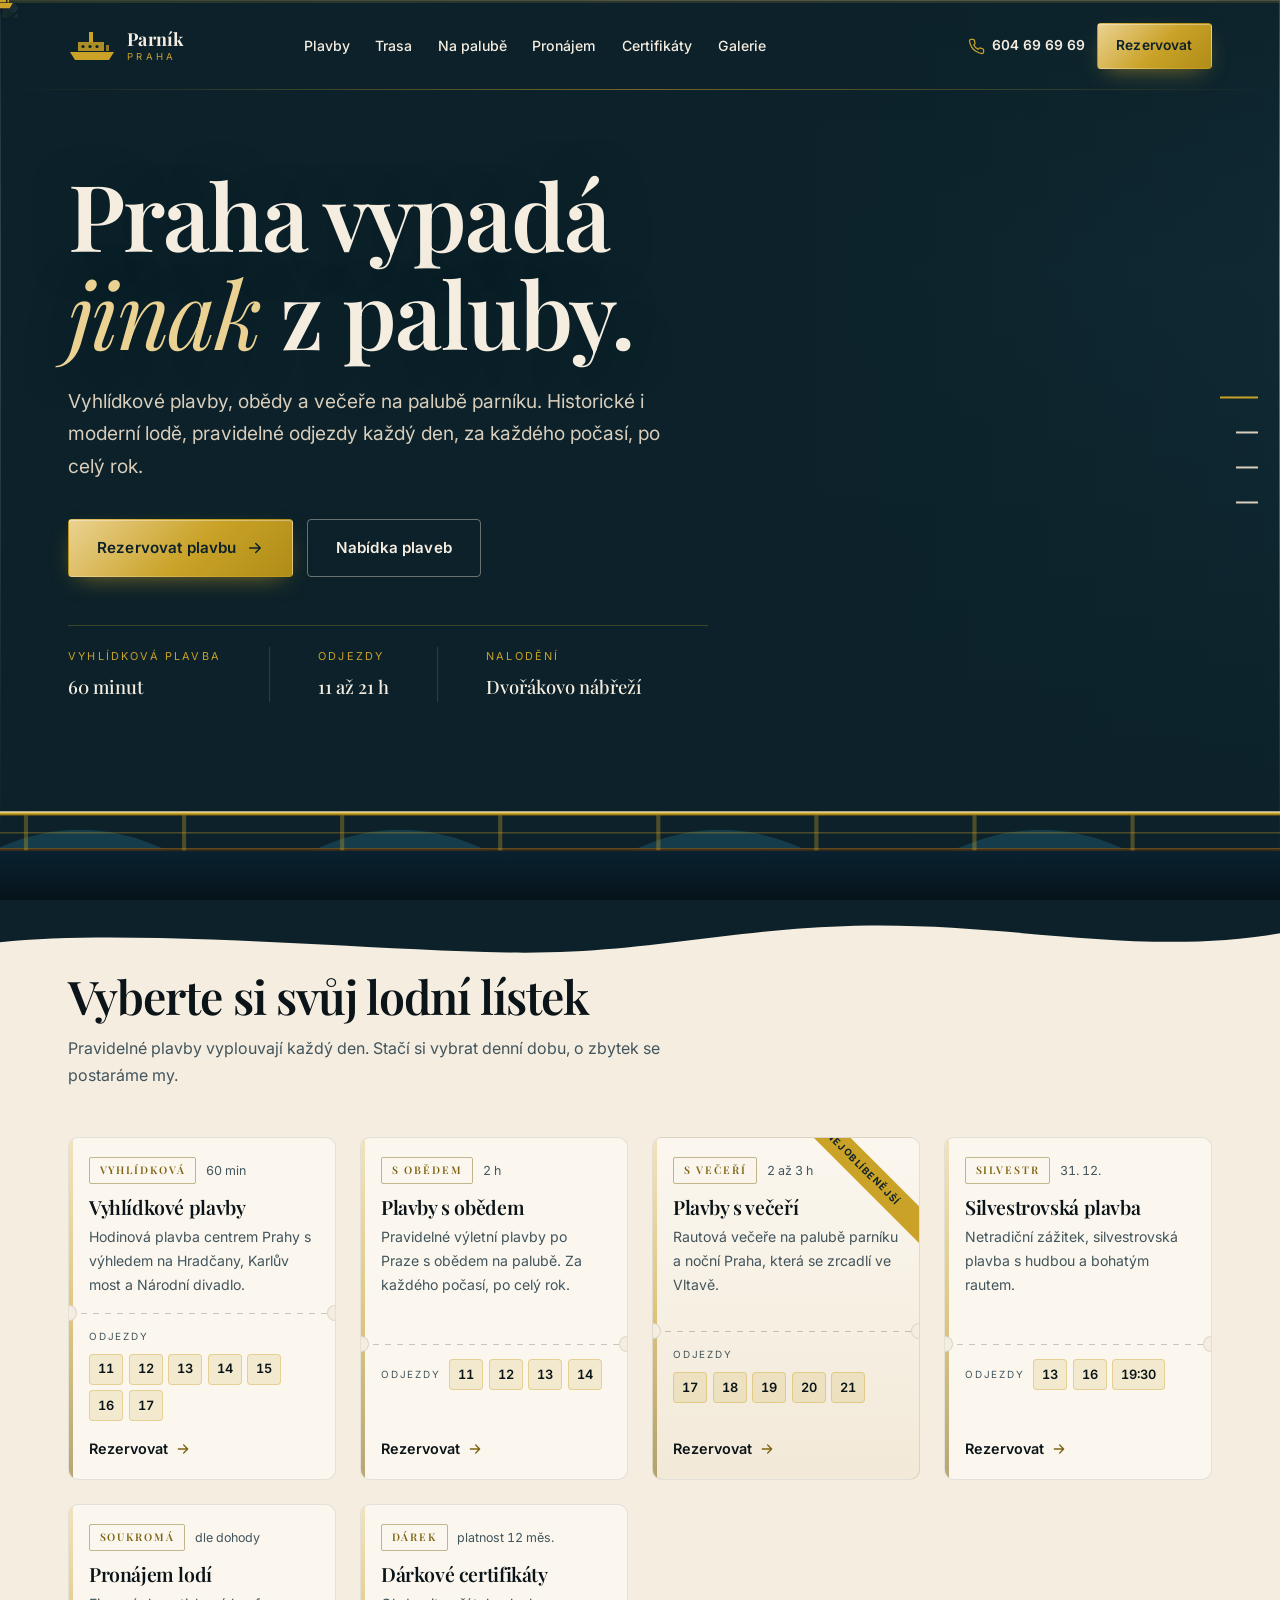
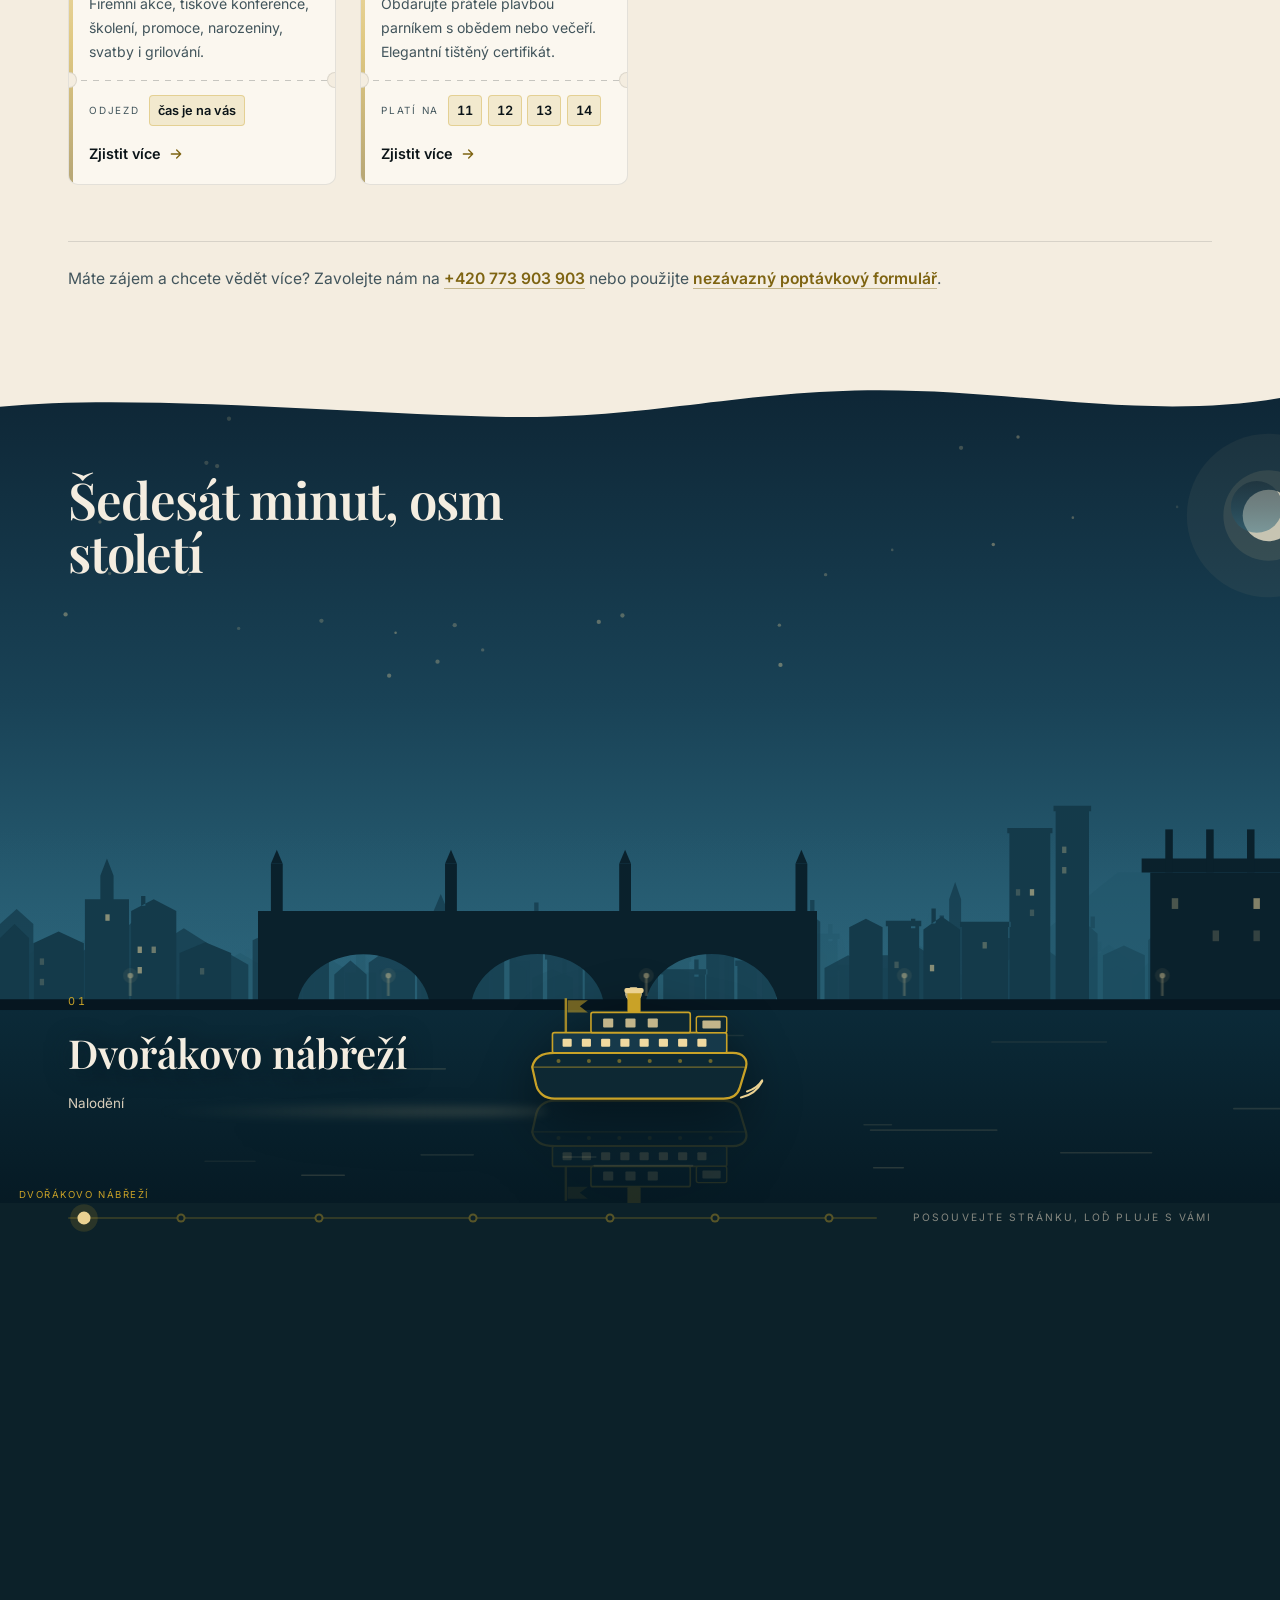
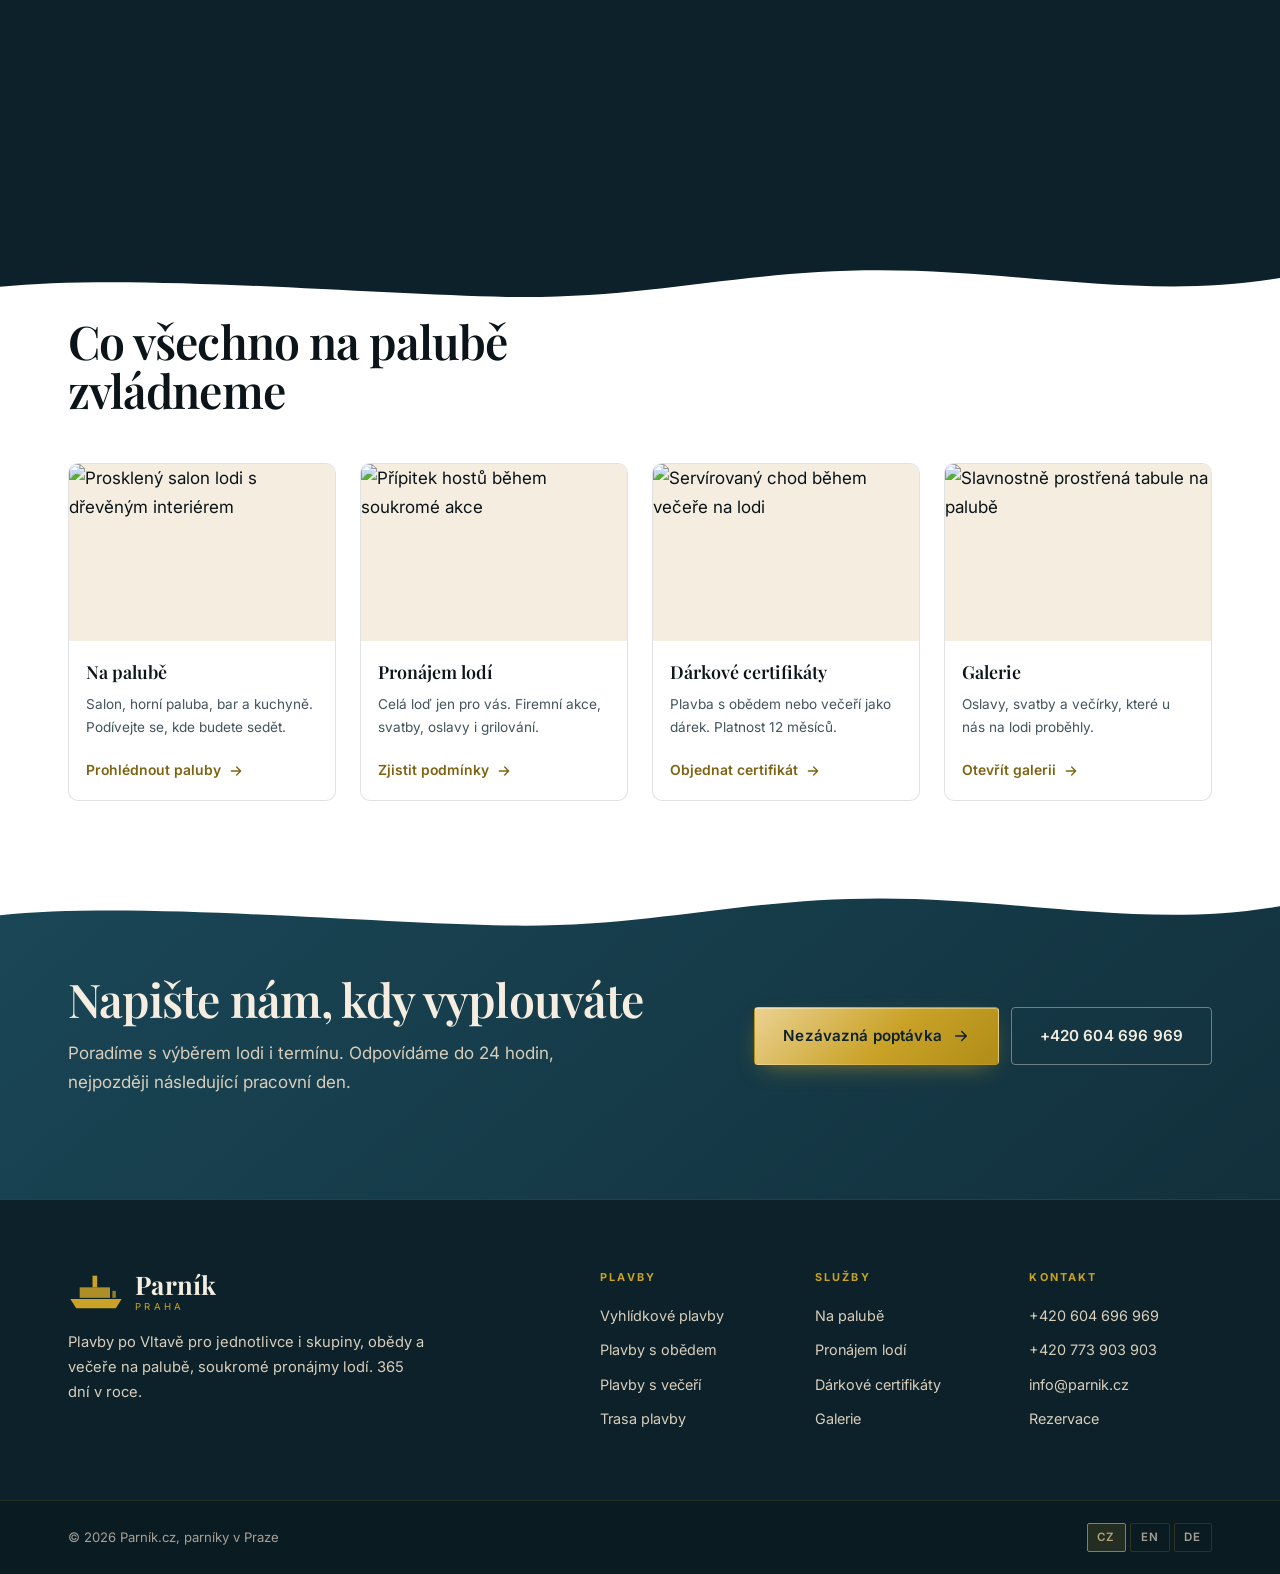
==== commit 0a2dd574: "Sekce Trasa prekopana: parallax vrstvy a plynule dojizdeni Panorama uz neni jeden obraz, ale pet vrs" ====
--- a/index.html
+++ b/index.html
@@ -84,7 +84,6 @@
 
 <div class="menu" id="menu" hidden>
   <div class="menu__panel">
-    <p class="eyebrow">Deck plan</p>
     <nav aria-label="Mobilní navigace">
       <a href="index.html#plavby">Nabídka plaveb</a>
       <a href="index.html#trasa">Trasa plavby</a>
@@ -177,7 +176,6 @@
 <section class="section section--day cut--night" id="plavby">
   <div class="wrap">
     <header class="shead">
-      <p class="eyebrow reveal">Nabídka plaveb</p>
       <h2 class="reveal">Vyberte si svůj lodní lístek</h2>
       <p class="shead__lead reveal">
         Pravidelné plavby vyplouvají každý den. Stačí si vybrat denní dobu,
@@ -290,58 +288,78 @@
 <section class="route cut--cream" id="trasa" aria-label="Trasa plavby">
   <div class="route__sticky">
     <div class="route__head">
-      <p class="eyebrow eyebrow--light">Trasa plavby</p>
       <h2>Šedesát minut, osm století</h2>
     </div>
 
     <div class="route__stage">
-      <div class="route__pan">
-        <svg class="pano" viewBox="0 0 5200 780" preserveAspectRatio="xMinYMax slice" aria-hidden="true"><defs><linearGradient id="sky" x1="0" y1="0" x2="0" y2="1"><stop offset="0%" stop-color="#0d2433"/><stop offset="52%" stop-color="#194256"/><stop offset="100%" stop-color="#2d6a80"/></linearGradient><linearGradient id="haze" x1="0" y1="0" x2="0" y2="1"><stop offset="0%" stop-color="#2b6076" stop-opacity="0"/><stop offset="100%" stop-color="#2b6076" stop-opacity=".5"/></linearGradient><linearGradient id="water" x1="0" y1="0" x2="0" y2="1"><stop offset="0%" stop-color="#0b2a38"/><stop offset="100%" stop-color="#061a24"/></linearGradient><linearGradient id="reflGrad" x1="0" y1="600" x2="0" y2="780" gradientUnits="userSpaceOnUse"><stop offset="0" stop-color="#fff" stop-opacity=".45"/><stop offset="1" stop-color="#fff" stop-opacity="0"/></linearGradient><mask id="reflFade"><rect y="600" width="5200" height="180" fill="url(#reflGrad)"/></mask></defs><rect width="5200" height="780" fill="url(#sky)"/><g fill="#F0D9A0"><circle cx="4809" cy="285" r="1.2" opacity="0.12"/><circle cx="1595" cy="124" r="1.6" opacity="0.16"/><circle cx="998" cy="142" r="1.2" opacity="0.29"/><circle cx="4689" cy="46" r="2.0" opacity="0.26"/><circle cx="102" cy="194" r="1.6" opacity="0.22"/><circle cx="299" cy="238" r="2.0" opacity="0.22"/><circle cx="894" cy="77" r="2.0" opacity="0.22"/><circle cx="3951" cy="121" r="2.0" opacity="0.20"/><circle cx="5068" cy="179" r="1.6" opacity="0.17"/><circle cx="2512" cy="241" r="2.0" opacity="0.30"/><circle cx="947" cy="67" r="1.6" opacity="0.31"/><circle cx="2704" cy="181" r="1.2" opacity="0.15"/><circle cx="202" cy="94" r="2.0" opacity="0.20"/><circle cx="3068" cy="47" r="1.6" opacity="0.27"/><circle cx="4652" cy="145" r="1.2" opacity="0.19"/><circle cx="557" cy="239" r="2.0" opacity="0.34"/><circle cx="2564" cy="109" r="1.2" opacity="0.38"/><circle cx="3082" cy="285" r="1.2" opacity="0.25"/><circle cx="176" cy="195" r="1.6" opacity="0.13"/><circle cx="4210" cy="211" r="1.2" opacity="0.35"/><circle cx="4934" cy="169" r="1.6" opacity="0.33"/><circle cx="1800" cy="293" r="1.6" opacity="0.26"/><circle cx="192" cy="91" r="2.0" opacity="0.18"/><circle cx="4855" cy="286" r="1.2" opacity="0.15"/><circle cx="2893" cy="200" r="2.0" opacity="0.27"/><circle cx="4227" cy="88" r="1.6" opacity="0.17"/><circle cx="61" cy="232" r="2.0" opacity="0.37"/><circle cx="4232" cy="270" r="2.0" opacity="0.35"/><circle cx="362" cy="289" r="2.0" opacity="0.33"/><circle cx="2838" cy="137" r="1.6" opacity="0.34"/><circle cx="2897" cy="172" r="1.6" opacity="0.15"/><circle cx="3282" cy="110" r="2.0" opacity="0.32"/><circle cx="2238" cy="63" r="2.0" opacity="0.14"/><circle cx="2923" cy="170" r="1.2" opacity="0.37"/><circle cx="4980" cy="243" r="2.0" opacity="0.20"/><circle cx="1758" cy="23" r="1.2" opacity="0.33"/><circle cx="2089" cy="241" r="1.2" opacity="0.17"/><circle cx="2336" cy="136" r="1.2" opacity="0.24"/><circle cx="1442" cy="186" r="2.0" opacity="0.32"/><circle cx="924" cy="167" r="1.6" opacity="0.37"/><circle cx="449" cy="265" r="1.6" opacity="0.23"/><circle cx="93" cy="146" r="1.6" opacity="0.20"/><circle cx="1662" cy="115" r="1.6" opacity="0.20"/><circle cx="4837" cy="62" r="1.2" opacity="0.24"/><circle cx="4246" cy="152" r="2.0" opacity="0.37"/><circle cx="2802" cy="212" r="1.6" opacity="0.18"/><circle cx="1372" cy="258" r="2.0" opacity="0.22"/><circle cx="3226" cy="297" r="1.6" opacity="0.28"/><circle cx="2299" cy="260" r="1.6" opacity="0.34"/><circle cx="579" cy="233" r="2.0" opacity="0.30"/><circle cx="222" cy="245" r="1.6" opacity="0.18"/><circle cx="2939" cy="193" r="1.2" opacity="0.17"/><circle cx="2647" cy="189" r="1.6" opacity="0.20"/><circle cx="407" cy="276" r="2.0" opacity="0.29"/><circle cx="213" cy="50" r="2.0" opacity="0.17"/><circle cx="99" cy="190" r="1.2" opacity="0.38"/><circle cx="1532" cy="271" r="1.6" opacity="0.28"/><circle cx="4008" cy="249" r="2.0" opacity="0.33"/><circle cx="533" cy="24" r="1.6" opacity="0.15"/><circle cx="4456" cy="75" r="1.6" opacity="0.40"/><circle cx="3939" cy="79" r="2.0" opacity="0.36"/><circle cx="2267" cy="119" r="2.0" opacity="0.18"/><circle cx="2917" cy="227" r="1.6" opacity="0.37"/><circle cx="5103" cy="295" r="1.2" opacity="0.22"/><circle cx="5106" cy="104" r="1.2" opacity="0.26"/><circle cx="1821" cy="76" r="2.0" opacity="0.27"/><circle cx="1095" cy="132" r="1.2" opacity="0.13"/><circle cx="3827" cy="150" r="1.2" opacity="0.29"/><circle cx="2155" cy="86" r="1.6" opacity="0.13"/><circle cx="1540" cy="248" r="1.6" opacity="0.35"/><circle cx="2993" cy="291" r="2.0" opacity="0.37"/><circle cx="3283" cy="247" r="1.2" opacity="0.38"/><circle cx="5103" cy="204" r="1.6" opacity="0.39"/><circle cx="2373" cy="17" r="2.0" opacity="0.23"/><circle cx="297" cy="26" r="1.6" opacity="0.22"/><circle cx="4904" cy="207" r="2.0" opacity="0.36"/><circle cx="3740" cy="57" r="1.2" opacity="0.33"/><circle cx="4220" cy="148" r="1.2" opacity="0.38"/><circle cx="2202" cy="211" r="2.0" opacity="0.34"/><circle cx="610" cy="21" r="2.0" opacity="0.29"/><circle cx="2764" cy="72" r="1.6" opacity="0.34"/><circle cx="1623" cy="216" r="1.6" opacity="0.26"/><circle cx="2839" cy="241" r="1.6" opacity="0.21"/><circle cx="3843" cy="79" r="2.0" opacity="0.28"/><circle cx="4686" cy="59" r="2.0" opacity="0.34"/><circle cx="726" cy="279" r="2.0" opacity="0.38"/><circle cx="5042" cy="47" r="2.0" opacity="0.14"/><circle cx="423" cy="242" r="2.0" opacity="0.25"/><circle cx="4869" cy="26" r="1.6" opacity="0.20"/><circle cx="2979" cy="298" r="2.0" opacity="0.12"/><circle cx="4784" cy="277" r="2.0" opacity="0.32"/><circle cx="368" cy="249" r="1.2" opacity="0.35"/><circle cx="2541" cy="225" r="1.2" opacity="0.19"/><circle cx="4818" cy="186" r="1.6" opacity="0.33"/><circle cx="2960" cy="178" r="1.2" opacity="0.30"/><circle cx="725" cy="242" r="1.6" opacity="0.30"/><circle cx="4891" cy="174" r="1.6" opacity="0.12"/><circle cx="2582" cy="146" r="1.6" opacity="0.31"/><circle cx="3182" cy="252" r="1.2" opacity="0.21"/><circle cx="4374" cy="49" r="1.2" opacity="0.16"/><circle cx="3033" cy="293" r="2.0" opacity="0.35"/><circle cx="3911" cy="72" r="1.2" opacity="0.27"/><circle cx="2791" cy="184" r="1.2" opacity="0.35"/><circle cx="1384" cy="186" r="2.0" opacity="0.32"/><circle cx="4949" cy="276" r="1.2" opacity="0.15"/><circle cx="2237" cy="34" r="2.0" opacity="0.26"/><circle cx="5115" cy="234" r="1.2" opacity="0.32"/><circle cx="768" cy="195" r="1.6" opacity="0.25"/><circle cx="830" cy="172" r="1.2" opacity="0.21"/><circle cx="2932" cy="292" r="1.2" opacity="0.34"/></g><g><circle cx="1180" cy="140" r="76" fill="#F0D9A0" opacity=".05"/><circle cx="1180" cy="140" r="42" fill="#F0D9A0" opacity=".1"/><circle cx="1180" cy="140" r="24" fill="#F8EDD2" opacity=".75"/><circle cx="1169" cy="132" r="24" fill="url(#sky)" opacity=".5"/></g><rect y="430" width="5200" height="180" fill="url(#haze)"/><path d="M0 600 L0 554 L880 554 L1040 426 L1780 426 L1880 554 L4380 554 L4520 416 L4940 416 L5060 554 L5200 554 L5200 600 Z" fill="#2b6076" opacity=".34"/><g fill="#22566a" opacity=".32"><path d="M0 600 V574 l13 -8 l13 8 V600 ZM30 600 V568 h23 V600 ZM37.5 568 v-22 h8 v22 ZM37.5 546 l4 -16 l4 16 ZM35.06 536 h4 v-16 h-4 ZM56 600 V573 h31 V600 ZM54 573 h35 v-5h-35 ZM88 600 V544 h34 V600 ZM86 544 h38 v-5h-38 ZM123 600 V542 h27 V600 ZM132.45 542 v-22 h8.1 v22 ZM132.45 520 l4.05 -16 l4.05 16 ZM151 600 V557 h23 V600 ZM149 557 h27 v-5h-27 ZM168.02 563 h4 v-15 h-4 ZM176 600 V559 l17.5 -12 l17.5 12 V600 ZM216 600 V539 h40 V600 ZM214 539 h44 v-5h-44 ZM258 600 V553 h30 V600 ZM256 553 h34 v-5h-34 ZM289 600 V559 l16 -15 l16 15 V600 ZM322 600 V573 l17.5 -9 l17.5 9 V600 ZM329.7 570 h4 v-14 h-4 ZM361 600 V540 l14.5 -16 l14.5 16 V600 ZM393 600 V565 h28 V600 ZM391 565 h32 v-5h-32 ZM423 600 V558 h37 V600 ZM421 558 h41 v-5h-41 ZM463 600 V544 l16.5 -14 l16.5 14 V600 ZM497 600 V558 l17 -9 l17 9 V600 ZM504.48 555 h4 v-10 h-4 ZM533 600 V551 l12.5 -10 l12.5 10 V600 ZM559 600 V557 l16.5 -15 l16.5 15 V600 ZM597 600 V542 h28 V600 ZM595 542 h32 v-5h-32 ZM630 600 V546 l15.5 -10 l15.5 10 V600 ZM662 600 V544 l18 -8 l18 8 V600 ZM669.92 542 h4 v-14 h-4 ZM702 600 V544 h29 V600 ZM712.15 544 v-22 h8.7 v22 ZM712.15 522 l4.35 -16 l4.35 16 ZM733 600 V561 h23 V600 ZM740.5 561 v-22 h8 v22 ZM740.5 539 l4 -16 l4 16 ZM757 600 V547 l15.5 -8 l15.5 8 V600 ZM791 600 V545 l18.5 -14 l18.5 14 V600 ZM830 600 V565 h25 V600 ZM838.5 565 v-22 h8 v22 ZM838.5 543 l4 -16 l4 16 ZM859 600 V561 l12.5 -11 l12.5 11 V600 ZM864.5 556 h4 v-13 h-4 ZM889 600 V533.6 l14 -10 l14 10 V600 ZM919 600 V503.6 h23 V600 ZM926.5 503.6 v-22 h8 v22 ZM926.5 481.6 l4 -16 l4 16 ZM924.06 471.6 h4 v-9 h-4 ZM944 600 V511.6 h33 V600 ZM942 511.6 h37 v-5h-37 ZM968.42 517.6 h4 v-14 h-4 ZM982 600 V441.6 h37 V600 ZM980 441.6 h41 v-5h-41 ZM1021 600 V450.2 h30 V600 ZM1019 450.2 h34 v-5h-34 ZM1027.6 456.2 h4 v-9 h-4 ZM1053 600 V445 h25 V600 ZM1061.5 445 v-22 h8 v22 ZM1061.5 423 l4 -16 l4 16 ZM1079 600 V417 l18 -15 l18 15 V600 ZM1116 600 V415 h23 V600 ZM1114 415 h27 v-5h-27 ZM1133.02 421 h4 v-9 h-4 ZM1144 600 V435 l17 -8 l17 8 V600 ZM1183 600 V418 h39 V600 ZM1196.65 418 v-22 h11.7 v22 ZM1196.65 396 l5.85 -16 l5.85 16 ZM1226 600 V445 l16.5 -12 l16.5 12 V600 ZM1262 600 V432 h31 V600 ZM1260 432 h35 v-5h-35 ZM1268.82 438 h4 v-9 h-4 ZM1294 600 V430 l12 -14 l12 14 V600 ZM1320 600 V445 h40 V600 ZM1334 445 v-22 h12 v22 ZM1334 423 l6 -16 l6 16 ZM1328.8 413 h4 v-15 h-4 ZM1361 600 V445 l19.5 -8 l19.5 8 V600 ZM1401 600 V444 l17 -11 l17 11 V600 ZM1408.48 439 h4 v-15 h-4 ZM1436 600 V434 h38 V600 ZM1449.3 434 v-22 h11.4 v22 ZM1449.3 412 l5.7 -16 l5.7 16 ZM1444.36 402 h4 v-11 h-4 ZM1479 600 V427 h27 V600 ZM1477 427 h31 v-5h-31 ZM1510 600 V425 l13.5 -11 l13.5 11 V600 ZM1541 600 V414 l14.5 -13 l14.5 13 V600 ZM1547.38 407 h4 v-16 h-4 ZM1572 600 V416 h29 V600 ZM1570 416 h33 v-5h-33 ZM1606 600 V446 l18 -13 l18 13 V600 ZM1647 600 V429 l17.5 -11 l17.5 11 V600 ZM1684 600 V429 h31 V600 ZM1694.85 429 v-22 h9.3 v22 ZM1694.85 407 l4.65 -16 l4.65 16 ZM1706.94 397 h4 v-16 h-4 ZM1718 600 V438 l14.5 -8 l14.5 8 V600 ZM1748 600 V445 l16.5 -16 l16.5 16 V600 ZM1772.42 435 h4 v-10 h-4 ZM1784 600 V453.68 l14.5 -9 l14.5 9 V600 ZM1805.46 450.68 h4 v-11 h-4 ZM1818 600 V488.2 l14.5 -12 l14.5 12 V600 ZM1848 600 V526.52 h32 V600 ZM1859.2 526.52 v-22 h9.6 v22 ZM1859.2 504.52 l4.8 -16 l4.8 16 ZM1871.68 494.52 h4 v-13 h-4 ZM1885 600 V540 h28 V600 ZM1894.8 540 v-22 h8.4 v22 ZM1894.8 518 l4.2 -16 l4.2 16 ZM1917 600 V540 h34 V600 ZM1915 540 h38 v-5h-38 ZM1953 600 V578 l17 -9 l17 9 V600 ZM1988 600 V559 h22 V600 ZM1995 559 v-22 h8 v22 ZM1995 537 l4 -16 l4 16 ZM2004.28 527 h4 v-11 h-4 ZM2014 600 V554 l16 -13 l16 13 V600 ZM2049 600 V565 h33 V600 ZM2047 565 h37 v-5h-37 ZM2073.42 571 h4 v-14 h-4 ZM2086 600 V570 l14.5 -14 l14.5 14 V600 ZM2107.46 562 h4 v-9 h-4 ZM2119 600 V538 l17.5 -10 l17.5 10 V600 ZM2155 600 V561 l18 -8 l18 8 V600 ZM2181.64 559 h4 v-14 h-4 ZM2192 600 V564 l20 -9 l20 9 V600 ZM2236 600 V549 h37 V600 ZM2234 549 h41 v-5h-41 ZM2277 600 V547 h33 V600 ZM2288.55 547 v-22 h9.9 v22 ZM2288.55 525 l4.95 -16 l4.95 16 ZM2301.42 515 h4 v-11 h-4 ZM2311 600 V543 h33 V600 ZM2309 543 h37 v-5h-37 ZM2345 600 V577 h30 V600 ZM2355.5 577 v-22 h9 v22 ZM2355.5 555 l4.5 -16 l4.5 16 ZM2380 600 V541 l14 -15 l14 15 V600 ZM2411 600 V570 h32 V600 ZM2409 570 h36 v-5h-36 ZM2446 600 V578 l20 -14 l20 14 V600 ZM2454.8 570 h4 v-11 h-4 ZM2487 600 V545 h25 V600 ZM2485 545 h29 v-5h-29 ZM2517 600 V546 h26 V600 ZM2515 546 h30 v-5h-30 ZM2546 600 V574 l18 -8 l18 8 V600 ZM2587 600 V571 l16.5 -15 l16.5 15 V600 ZM2594.26 562 h4 v-12 h-4 ZM2622 600 V572 l18 -12 l18 12 V600 ZM2629.92 566 h4 v-10 h-4 ZM2659 600 V562 h36 V600 ZM2671.6 562 v-22 h10.8 v22 ZM2671.6 540 l5.4 -16 l5.4 16 ZM2698 600 V540 h33 V600 ZM2696 540 h37 v-5h-37 ZM2732 600 V543 l14 -9 l14 9 V600 ZM2752.72 540 h4 v-15 h-4 ZM2761 600 V544 l12 -13 l12 13 V600 ZM2766.28 537 h4 v-13 h-4 ZM2789 600 V578 l12 -12 l12 12 V600 ZM2817 600 V556 l18.5 -8 l18.5 8 V600 ZM2855 600 V541 l15.5 -16 l15.5 16 V600 ZM2887 600 V574 h23 V600 ZM2894.5 574 v-22 h8 v22 ZM2894.5 552 l4 -16 l4 16 ZM2892.06 542 h4 v-13 h-4 ZM2914 600 V549 l15 -8 l15 8 V600 ZM2920.6 547 h4 v-11 h-4 ZM2947 600 V557 l15.5 -9 l15.5 9 V600 ZM2982 600 V570 h22 V600 ZM2989 570 v-22 h8 v22 ZM2989 548 l4 -16 l4 16 ZM3009 600 V570 h29 V600 ZM3007 570 h33 v-5h-33 ZM3015.38 576 h4 v-11 h-4 ZM3042 600 V559 l12 -16 l12 16 V600 ZM3071 600 V557 h23 V600 ZM3078.5 557 v-22 h8 v22 ZM3078.5 535 l4 -16 l4 16 ZM3097 600 V560 l14.5 -12 l14.5 12 V600 ZM3127 600 V564 l19 -10 l19 10 V600 ZM3155.12 560 h4 v-10 h-4 ZM3167 600 V577 l13.5 -12 l13.5 12 V600 ZM3198 600 V555 l18 -15 l18 15 V600 ZM3238 600 V558 l18.5 -16 l18.5 16 V600 ZM3276 600 V571 l15 -13 l15 13 V600 ZM3307 600 V569 h32 V600 ZM3318.2 569 v-22 h9.6 v22 ZM3318.2 547 l4.8 -16 l4.8 16 ZM3343 600 V558 l15 -12 l15 12 V600 ZM3378 600 V573 h27 V600 ZM3376 573 h31 v-5h-31 ZM3397.98 579 h4 v-16 h-4 ZM3407 600 V558 l13.5 -13 l13.5 13 V600 ZM3439 600 V538 l19 -11 l19 11 V600 ZM3480 600 V546 l19.5 -10 l19.5 10 V600 ZM3520 600 V561 h23 V600 ZM3527.5 561 v-22 h8 v22 ZM3527.5 539 l4 -16 l4 16 ZM3545 600 V549 l18 -16 l18 16 V600 ZM3583 600 V575 l19.5 -9 l19.5 9 V600 ZM3623 600 V577 h36 V600 ZM3635.6 577 v-22 h10.8 v22 ZM3635.6 555 l5.4 -16 l5.4 16 ZM3630.92 545 h4 v-13 h-4 ZM3664 600 V575 h30 V600 ZM3674.5 575 v-22 h9 v22 ZM3674.5 553 l4.5 -16 l4.5 16 ZM3695 600 V574 h40 V600 ZM3709 574 v-22 h12 v22 ZM3709 552 l6 -16 l6 16 ZM3724.6 542 h4 v-12 h-4 ZM3740 600 V546 l13.5 -13 l13.5 13 V600 ZM3770 600 V555 l12 -12 l12 12 V600 ZM3797 600 V577 l18.5 -9 l18.5 9 V600 ZM3835 600 V548 h32 V600 ZM3833 548 h36 v-5h-36 ZM3870 600 V558 h31 V600 ZM3880.85 558 v-22 h9.3 v22 ZM3880.85 536 l4.65 -16 l4.65 16 ZM3903 600 V546 l13 -11 l13 11 V600 ZM3933 600 V565 l11 -10 l11 10 V600 ZM3960 600 V544 h29 V600 ZM3970.15 544 v-22 h8.7 v22 ZM3970.15 522 l4.35 -16 l4.35 16 ZM3992 600 V571 h24 V600 ZM3990 571 h28 v-5h-28 ZM4018 600 V559 h32 V600 ZM4029.2 559 v-22 h9.6 v22 ZM4029.2 537 l4.8 -16 l4.8 16 ZM4041.68 527 h4 v-11 h-4 ZM4051 600 V555 l17 -16 l17 16 V600 ZM4058.48 545 h4 v-15 h-4 ZM4086 600 V567 h39 V600 ZM4084 567 h43 v-5h-43 ZM4130 600 V548 l13.5 -8 l13.5 8 V600 ZM4149.98 546 h4 v-13 h-4 ZM4159 600 V551 l18 -14 l18 14 V600 ZM4198 600 V573 l15.5 -9 l15.5 9 V600 ZM4220.94 570 h4 v-11 h-4 ZM4234 600 V546 l13.5 -13 l13.5 13 V600 ZM4264 600 V563 l16 -16 l16 16 V600 ZM4271.04 553 h4 v-11 h-4 ZM4301 600 V544 l15.5 -10 l15.5 10 V600 ZM4307.82 540 h4 v-12 h-4 ZM4333 600 V574 h36 V600 ZM4331 574 h40 v-5h-40 ZM4340.92 580 h4 v-12 h-4 ZM4371 600 V535.157 l20 -10 l20 10 V600 ZM4379.8 531.157 h4 v-15 h-4 ZM4413 600 V506.757 l20 -8 l20 8 V600 ZM4442.6 504.757 h4 v-13 h-4 ZM4457 600 V452.879 l19.5 -13 l19.5 13 V600 ZM4501 600 V409 h40 V600 ZM4515 409 v-22 h12 v22 ZM4515 387 l6 -16 l6 16 ZM4546 600 V409 h39 V600 ZM4544 409 h43 v-5h-43 ZM4574.86 415 h4 v-14 h-4 ZM4590 600 V420 l13 -12 l13 12 V600 ZM4620 600 V415 l15.5 -14 l15.5 14 V600 ZM4642.94 407 h4 v-9 h-4 ZM4655 600 V434 h22 V600 ZM4662 434 v-22 h8 v22 ZM4662 412 l4 -16 l4 16 ZM4678 600 V402 h22 V600 ZM4676 402 h26 v-5h-26 ZM4703 600 V411 l13.5 -9 l13.5 9 V600 ZM4733 600 V439 l18.5 -16 l18.5 16 V600 ZM4775 600 V436 l14 -8 l14 8 V600 ZM4781.16 434 h4 v-13 h-4 ZM4807 600 V403 l11 -13 l11 13 V600 ZM4823.28 396 h4 v-11 h-4 ZM4833 600 V424 l20 -16 l20 16 V600 ZM4841.8 414 h4 v-10 h-4 ZM4878 600 V408 l19 -14 l19 14 V600 ZM4921 600 V423 h33 V600 ZM4919 423 h37 v-5h-37 ZM4959 600 V451.975 h35 V600 ZM4957 451.975 h39 v-5h-39 ZM4995 600 V510.5 l15 -15 l15 15 V600 ZM5029 600 V564.2 h38 V600 ZM5042.3 564.2 v-22 h11.4 v22 ZM5042.3 542.2 l5.7 -16 l5.7 16 ZM5069 600 V566 l13 -10 l13 10 V600 ZM5098 600 V547 h38 V600 ZM5096 547 h42 v-5h-42 ZM5141 600 V564 h35 V600 ZM5139 564 h39 v-5h-39 ZM5181 600 V575 l9.5 -14 l9.5 14 V600 ZM5185.18 567 h4 v-11 h-4 Z"/></g><path d="M0 600 L0 600 L880 600 L1040 472 L1780 472 L1880 600 L4380 600 L4520 462 L4940 462 L5060 600 L5200 600 L5200 600 Z" fill="#22566a" opacity=".55"/><g fill="#143a4a" opacity=".62"><path d="M0 600 V544 l17 -15 l17 15 V600 ZM37 600 V526 h37 V600 ZM35 526 h41 v-5h-41 ZM79 600 V570 l20 -13 l20 13 V600 ZM123 600 V542 l18.5 -14 l18.5 14 V600 ZM163 600 V539 l21.5 -15 l21.5 15 V600 ZM209 600 V566 l16.5 -15 l16.5 15 V600 ZM216.26 557 h4 v-11 h-4 ZM245 600 V561 l23 -9 l23 9 V600 ZM295 600 V532 h44 V600 ZM310.4 532 v-22 h13.2 v22 ZM310.4 510 l6.6 -16 l6.6 16 ZM340 600 V570 h42 V600 ZM338 570 h46 v-5h-46 ZM385 600 V537 h44 V600 ZM400.4 537 v-22 h13.2 v22 ZM400.4 515 l6.6 -16 l6.6 16 ZM434 600 V549 l21.5 -8 l21.5 8 V600 ZM478 600 V564 l18.5 -14 l18.5 14 V600 ZM505.38 556 h4 v-13 h-4 ZM519 600 V543 l13 -16 l13 16 V600 ZM524.72 533 h4 v-14 h-4 ZM549 600 V535 l19.5 -9 l19.5 9 V600 ZM577.86 532 h4 v-9 h-4 ZM591 600 V554 l14.5 -11 l14.5 11 V600 ZM621 600 V548 l18.5 -16 l18.5 16 V600 ZM661 600 V526 l12 -14 l12 14 V600 ZM687 600 V558 h25 V600 ZM685 558 h29 v-5h-29 ZM715 600 V567 h34 V600 ZM713 567 h38 v-5h-38 ZM740.16 573 h4 v-13 h-4 ZM751 600 V570 l16.5 -10 l16.5 10 V600 ZM788 600 V535 l13 -16 l13 16 V600 ZM817 600 V532 h33 V600 ZM815 532 h37 v-5h-37 ZM851 600 V551 l21 -12 l21 12 V600 ZM860.24 545 h4 v-14 h-4 ZM895 600 V530 l17.5 -14 l17.5 14 V600 ZM933 600 V481.2 h36 V600 ZM945.6 481.2 v-22 h10.8 v22 ZM945.6 459.2 l5.4 -16 l5.4 16 ZM971 600 V440.2 l22.5 -13 l22.5 13 V600 ZM1019 600 V429.6 l19 -11 l19 11 V600 ZM1058 600 V414 l14 -12 l14 12 V600 ZM1087 600 V441 l22.5 -16 l22.5 16 V600 ZM1135 600 V417 h38 V600 ZM1148.3 417 v-22 h11.4 v22 ZM1148.3 395 l5.7 -16 l5.7 16 ZM1143.36 385 h4 v-11 h-4 ZM1176 600 V406 h33 V600 ZM1187.55 406 v-22 h9.9 v22 ZM1187.55 384 l4.95 -16 l4.95 16 ZM1200.42 374 h4 v-15 h-4 ZM1211 600 V439 l13 -9 l13 9 V600 ZM1238 600 V430 l21.5 -14 l21.5 14 V600 ZM1269.82 422 h4 v-10 h-4 ZM1282 600 V420 h39 V600 ZM1295.65 420 v-22 h11.7 v22 ZM1295.65 398 l5.85 -16 l5.85 16 ZM1323 600 V398 h40 V600 ZM1321 398 h44 v-5h-44 ZM1367 600 V400 l18.5 -10 l18.5 10 V600 ZM1408 600 V399 l20 -9 l20 9 V600 ZM1451 600 V431 l15 -11 l15 11 V600 ZM1486 600 V394 l18 -13 l18 13 V600 ZM1525 600 V410 h39 V600 ZM1523 410 h43 v-5h-43 ZM1553.86 416 h4 v-12 h-4 ZM1569 600 V416 l16 -9 l16 9 V600 ZM1576.04 413 h4 v-9 h-4 ZM1606 600 V420 h35 V600 ZM1604 420 h39 v-5h-39 ZM1645 600 V419 h43 V600 ZM1643 419 h47 v-5h-47 ZM1693 600 V414 l19 -9 l19 9 V600 ZM1721.12 411 h4 v-10 h-4 ZM1733 600 V442 l22.5 -13 l22.5 13 V600 ZM1781 600 V465.88 l20 -10 l20 10 V600 ZM1825 600 V518 l17.5 -12 l17.5 12 V600 ZM1865 600 V550.36 l14.5 -8 l14.5 8 V600 ZM1871.38 548.36 h4 v-9 h-4 ZM1899 600 V547 h42 V600 ZM1897 547 h46 v-5h-46 ZM1942 600 V535 l21.5 -10 l21.5 10 V600 ZM1987 600 V532 l14.5 -12 l14.5 12 V600 ZM1993.38 526 h4 v-16 h-4 ZM2019 600 V544 l16.5 -15 l16.5 15 V600 ZM2055 600 V561 l16.5 -12 l16.5 12 V600 ZM2092 600 V548 l22.5 -16 l22.5 16 V600 ZM2138 600 V542 l16 -16 l16 16 V600 ZM2171 600 V556 h44 V600 ZM2186.4 556 v-22 h13.2 v22 ZM2186.4 534 l6.6 -16 l6.6 16 ZM2203.56 524 h4 v-11 h-4 ZM2218 600 V570 l15.5 -15 l15.5 15 V600 ZM2240.94 561 h4 v-9 h-4 ZM2251 600 V544 l22 -13 l22 13 V600 ZM2298 600 V549 l15 -10 l15 10 V600 ZM2329 600 V542 l14.5 -12 l14.5 12 V600 ZM2350.46 536 h4 v-16 h-4 ZM2361 600 V532 l12.5 -10 l12.5 10 V600 ZM2391 600 V561 l21 -9 l21 9 V600 ZM2400.24 558 h4 v-15 h-4 ZM2437 600 V559 h43 V600 ZM2435 559 h47 v-5h-47 ZM2446.46 565 h4 v-11 h-4 ZM2481 600 V555 h26 V600 ZM2490 555 v-22 h8 v22 ZM2490 533 l4 -16 l4 16 ZM2508 600 V535 l19 -9 l19 9 V600 ZM2551 600 V555 h39 V600 ZM2564.65 555 v-22 h11.7 v22 ZM2564.65 533 l5.85 -16 l5.85 16 ZM2591 600 V543 h33 V600 ZM2602.55 543 v-22 h9.9 v22 ZM2602.55 521 l4.95 -16 l4.95 16 ZM2628 600 V543 l18 -8 l18 8 V600 ZM2665 600 V532 l17.5 -14 l17.5 14 V600 ZM2672.7 524 h4 v-9 h-4 ZM2705 600 V548 l20 -13 l20 13 V600 ZM2749 600 V526 l14.5 -13 l14.5 13 V600 ZM2781 600 V563 l19.5 -11 l19.5 11 V600 ZM2822 600 V570 l19 -9 l19 9 V600 ZM2864 600 V535 l23 -10 l23 10 V600 ZM2915 600 V524 h32 V600 ZM2926.2 524 v-22 h9.6 v22 ZM2926.2 502 l4.8 -16 l4.8 16 ZM2952 600 V566 h37 V600 ZM2950 566 h41 v-5h-41 ZM2990 600 V549 l19 -10 l19 10 V600 ZM3030 600 V540 h27 V600 ZM3028 540 h31 v-5h-31 ZM3035.94 546 h4 v-14 h-4 ZM3058 600 V543 l21.5 -14 l21.5 14 V600 ZM3102 600 V543 l12.5 -12 l12.5 12 V600 ZM3107.5 537 h4 v-14 h-4 ZM3129 600 V568 l21.5 -14 l21.5 14 V600 ZM3175 600 V542 l13.5 -15 l13.5 15 V600 ZM3194.98 533 h4 v-13 h-4 ZM3205 600 V539 h27 V600 ZM3214.45 539 v-22 h8.1 v22 ZM3214.45 517 l4.05 -16 l4.05 16 ZM3237 600 V543 l14.5 -11 l14.5 11 V600 ZM3271 600 V561 h45 V600 ZM3286.75 561 v-22 h13.5 v22 ZM3286.75 539 l6.75 -16 l6.75 16 ZM3304.3 529 h4 v-11 h-4 ZM3319 600 V537 l17.5 -13 l17.5 13 V600 ZM3358 600 V533 l16.5 -14 l16.5 14 V600 ZM3365.26 525 h4 v-14 h-4 ZM3395 600 V547 l16 -12 l16 12 V600 ZM3430 600 V541 h36 V600 ZM3428 541 h40 v-5h-40 ZM3468 600 V528 h46 V600 ZM3466 528 h50 v-5h-50 ZM3502.04 534 h4 v-9 h-4 ZM3515 600 V531 l21 -8 l21 8 V600 ZM3524.24 529 h4 v-11 h-4 ZM3559 600 V551 l22.5 -13 l22.5 13 V600 ZM3609 600 V529 h34 V600 ZM3620.9 529 v-22 h10.2 v22 ZM3620.9 507 l5.1 -16 l5.1 16 ZM3646 600 V554 h32 V600 ZM3657.2 554 v-22 h9.6 v22 ZM3657.2 532 l4.8 -16 l4.8 16 ZM3679 600 V548 l12.5 -13 l12.5 13 V600 ZM3708 600 V560 l21.5 -9 l21.5 9 V600 ZM3717.46 557 h4 v-13 h-4 ZM3754 600 V538 l20 -10 l20 10 V600 ZM3796 600 V554 h28 V600 ZM3794 554 h32 v-5h-32 ZM3816.72 560 h4 v-14 h-4 ZM3825 600 V540 h29 V600 ZM3823 540 h33 v-5h-33 ZM3857 600 V539 h29 V600 ZM3855 539 h33 v-5h-33 ZM3863.38 545 h4 v-15 h-4 ZM3887 600 V552 l22.5 -8 l22.5 8 V600 ZM3935 600 V535 h33 V600 ZM3933 535 h37 v-5h-37 ZM3970 600 V560 l14 -11 l14 11 V600 ZM4001 600 V531 l13 -10 l13 10 V600 ZM4020.24 527 h4 v-11 h-4 ZM4032 600 V537 l19 -11 l19 11 V600 ZM4073 600 V542 l21.5 -11 l21.5 11 V600 ZM4117 600 V529 l22.5 -12 l22.5 12 V600 ZM4163 600 V527 h44 V600 ZM4161 527 h48 v-5h-48 ZM4208 600 V545 l18.5 -8 l18.5 8 V600 ZM4248 600 V565 l18.5 -16 l18.5 16 V600 ZM4286 600 V538 l15.5 -15 l15.5 15 V600 ZM4321 600 V535 h37 V600 ZM4319 535 h41 v-5h-41 ZM4361 600 V524 l16.5 -14 l16.5 14 V600 ZM4368.26 516 h4 v-12 h-4 ZM4396 600 V513.529 h42 V600 ZM4394 513.529 h46 v-5h-46 ZM4441 600 V443.186 h44 V600 ZM4439 443.186 h48 v-5h-48 ZM4487 600 V405.293 h37 V600 ZM4485 405.293 h41 v-5h-41 ZM4495.14 411.293 h4 v-10 h-4 ZM4529 600 V389 l18.5 -8 l18.5 8 V600 ZM4570 600 V400 h41 V600 ZM4568 400 h45 v-5h-45 ZM4612 600 V392 l14.5 -13 l14.5 13 V600 ZM4645 600 V396 l16.5 -13 l16.5 13 V600 ZM4682 600 V388 l19 -8 l19 8 V600 ZM4722 600 V397 l19.5 -16 l19.5 16 V600 ZM4766 600 V412 l13.5 -12 l13.5 12 V600 ZM4785.98 406 h4 v-16 h-4 ZM4798 600 V392 l20.5 -13 l20.5 13 V600 ZM4840 600 V415 h38 V600 ZM4853.3 415 v-22 h11.4 v22 ZM4853.3 393 l5.7 -16 l5.7 16 ZM4879 600 V385 h38 V600 ZM4877 385 h42 v-5h-42 ZM4919 600 V402 l18 -14 l18 14 V600 ZM4945.64 394 h4 v-16 h-4 ZM4958 600 V445.55 l19 -11 l19 11 V600 ZM4986.12 440.55 h4 v-9 h-4 ZM5001 600 V512.675 l13.5 -13 l13.5 13 V600 ZM5032 600 V547.9 l14 -11 l14 11 V600 ZM5038.16 542.9 h4 v-16 h-4 ZM5063 600 V533 l15.5 -9 l15.5 9 V600 ZM5085.94 530 h4 v-14 h-4 ZM5096 600 V570 l14.5 -8 l14.5 8 V600 ZM5126 600 V552 l18 -13 l18 13 V600 ZM5163 600 V525 h29 V600 ZM5161 525 h33 v-5h-33 ZM5184.46 531 h4 v-10 h-4 Z"/></g><g id="skyline"><g fill="#143a4a"><path d="M0 600 V550 l23.5 -14 l23.5 14 V600 ZM34.78 542 h4 v-12 h-4 ZM48 600 V523 l23 -12 l23 12 V600 ZM58.12 517 h4 v-9 h-4 ZM95 600 V523 l22.5 -10 l22.5 10 V600 ZM142 600 V545 l21 -8 l21 8 V600 ZM185 600 V530 l17.5 -15 l17.5 15 V600 ZM210.9 521 h4 v-13 h-4 Z"/><g fill="#F0D9A0"><rect x="6" y="564" width="4" height="6" opacity="0.40"/><rect x="19" y="564" width="4" height="6" opacity="0.52"/><rect x="54" y="575" width="4" height="6" opacity="0.52"/><rect x="67" y="575" width="4" height="6" opacity="0.40"/><rect x="114" y="556" width="4" height="6" opacity="0.40"/><rect x="161" y="559" width="4" height="6" opacity="0.40"/><rect x="191" y="563" width="4" height="6" opacity="0.18"/></g><path d="M790 600 V530 l21 -10 l21 10 V600 ZM836 600 V505 l21.5 -14 l21.5 14 V600 ZM884 600 V534.4 l23 -11 l23 11 V600 ZM894.12 529.4 h4 v-13 h-4 ZM931 600 V484.4 h47 V600 ZM929 484.4 h51 v-5h-51 ZM941.34 490.4 h4 v-11 h-4 ZM979 600 V434.6 l21.5 -8 l21.5 8 V600 Z"/><g fill="#F0D9A0"><rect x="809" y="544" width="4" height="6" opacity="0.40"/><rect x="855" y="519" width="4" height="6" opacity="0.52"/><rect x="855" y="557" width="4" height="6" opacity="0.18"/><rect x="950" y="498.4" width="4" height="6" opacity="0.40"/><rect x="985" y="448.6" width="4" height="6" opacity="0.18"/><rect x="985" y="467.6" width="4" height="6" opacity="0.40"/></g><path d="M1900 600 V550 l20.5 -9 l20.5 9 V600 ZM1930.34 547 h4 v-9 h-4 ZM1944 600 V544 l18 -13 l18 13 V600 ZM1982 600 V513 h47 V600 ZM1998.45 513 v-22 h14.1 v22 ZM1998.45 491 l7.05 -16 l7.05 16 ZM2016.78 481 h4 v-15 h-4 ZM2031 600 V553 l18 -14 l18 14 V600 ZM2068 600 V536 h26 V600 ZM2066 536 h30 v-5h-30 ZM2096 600 V530 l12 -9 l12 9 V600 ZM2113.76 527 h4 v-14 h-4 Z"/><g fill="#F0D9A0"><rect x="1919" y="564" width="4" height="6" opacity="0.18"/><rect x="1950" y="558" width="4" height="6" opacity="0.18"/><rect x="1988" y="527" width="4" height="6" opacity="0.28"/><rect x="1988" y="546" width="4" height="6" opacity="0.18"/><rect x="1988" y="565" width="4" height="6" opacity="0.18"/><rect x="2001" y="527" width="4" height="6" opacity="0.18"/><rect x="2001" y="565" width="4" height="6" opacity="0.18"/><rect x="2050" y="567" width="4" height="6" opacity="0.40"/></g><path d="M2930 600 V525 l13.5 -12 l13.5 12 V600 ZM2958 600 V554 h29 V600 ZM2968.15 554 v-22 h8.7 v22 ZM2968.15 532 l4.35 -16 l4.35 16 ZM2964.38 522 h4 v-13 h-4 ZM2989 600 V556 h28 V600 ZM2998.8 556 v-22 h8.4 v22 ZM2998.8 534 l4.2 -16 l4.2 16 ZM3009.72 524 h4 v-11 h-4 ZM3022 600 V518 h42 V600 ZM3020 518 h46 v-5h-46 ZM3066 600 V512 l12 -16 l12 16 V600 Z"/><g fill="#F0D9A0"><rect x="2936" y="539" width="4" height="6" opacity="0.28"/><rect x="2964" y="568" width="4" height="6" opacity="0.18"/><rect x="3041" y="551" width="4" height="6" opacity="0.40"/></g><path d="M3490 600 V496 h37 V600 ZM3488 496 h41 v-5h-41 ZM3498.14 502 h4 v-12 h-4 ZM3528 600 V530 h35 V600 ZM3526 530 h39 v-5h-39 ZM3553.9 536 h4 v-10 h-4 ZM3566 600 V536 l17 -9 l17 9 V600 ZM3605 600 V524 l14 -13 l14 13 V600 ZM3611.16 517 h4 v-11 h-4 ZM3635 600 V537 h48 V600 ZM3651.8 537 v-22 h14.4 v22 ZM3651.8 515 l7.2 -16 l7.2 16 ZM3670.52 505 h4 v-15 h-4 Z"/><g fill="#F0D9A0"><rect x="3509" y="548" width="4" height="6" opacity="0.52"/><rect x="3534" y="544" width="4" height="6" opacity="0.28"/><rect x="3572" y="550" width="4" height="6" opacity="0.52"/><rect x="3641" y="551" width="4" height="6" opacity="0.18"/></g><path d="M4010 600 V543 h37 V600 ZM4008 543 h41 v-5h-41 ZM4050 600 V552 h43 V600 ZM4065.05 552 v-22 h12.9 v22 ZM4065.05 530 l6.45 -16 l6.45 16 ZM4098 600 V526 l23 -14 l23 14 V600 ZM4148 600 V527 h48 V600 ZM4164.8 527 v-22 h14.4 v22 ZM4164.8 505 l7.2 -16 l7.2 16 ZM4201 600 V540 l18.5 -12 l18.5 12 V600 ZM4240 600 V544 l22.5 -15 l22.5 15 V600 ZM4288 600 V510 l20 -10 l20 10 V600 ZM4296.8 506 h4 v-9 h-4 ZM4332 600 V555 h28 V600 ZM4330 555 h32 v-5h-32 Z"/><g fill="#F0D9A0"><rect x="4016" y="557" width="4" height="6" opacity="0.40"/><rect x="4029" y="557" width="4" height="6" opacity="0.52"/><rect x="4104" y="559" width="4" height="6" opacity="0.28"/><rect x="4117" y="540" width="4" height="6" opacity="0.28"/><rect x="4154" y="541" width="4" height="6" opacity="0.40"/><rect x="4154" y="560" width="4" height="6" opacity="0.18"/><rect x="4207" y="573" width="4" height="6" opacity="0.28"/><rect x="4220" y="573" width="4" height="6" opacity="0.52"/><rect x="4246" y="558" width="4" height="6" opacity="0.52"/><rect x="4294" y="524" width="4" height="6" opacity="0.18"/><rect x="4307" y="524" width="4" height="6" opacity="0.40"/><rect x="4307" y="543" width="4" height="6" opacity="0.52"/></g><path d="M5080 600 V524 l16.5 -11 l16.5 11 V600 ZM5114 600 V556 l21 -16 l21 16 V600 ZM5161 600 V537 l19.5 -14 l19.5 14 V600 Z"/><g fill="#F0D9A0"><rect x="5167" y="570" width="4" height="6" opacity="0.40"/></g></g><g fill="#0a212c"><path fill-rule="evenodd" d="M240 508h520v92H240zM276 600a62 52 0 0 1 124 0zM438 600a62 52 0 0 1 124 0zM600 600a62 52 0 0 1 124 0z"/><path d="M252 508v-44h11v44z"/><path d="M252 464l5.5-13 5.5 13z"/><path d="M414 508v-44h11v44z"/><path d="M414 464l5.5-13 5.5 13z"/><path d="M576 508v-44h11v44z"/><path d="M576 464l5.5-13 5.5 13z"/><path d="M740 508v-44h11v44z"/><path d="M740 464l5.5-13 5.5 13z"/><path d="M1070 600 V472h640v128 z"/><path d="M1062 472h656v-13h-656z"/><path d="M1290 600 V352h182v248 z"/><path d="M1284 352l91-38 91 38z"/><path d="M1296 600 V244h42v356 z"/><path d="M1296 244l21-70 21 70z"/><path d="M1428 600 V244h42v356 z"/><path d="M1428 244l21-70 21 70z"/><path d="M1496 600 V284h52v316 z"/><path d="M1490 284l31-42 31 42z"/><path d="M1514 242v-12h14v12z"/><path d="M1517 230l4-16 4 16z"/><path d="M1084 472v-40h7v40z"/><path d="M1122 472v-40h7v40z"/><path d="M1160 472v-40h7v40z"/><path d="M1198 472v-40h7v40z"/><path d="M1236 472v-40h7v40z"/><path d="M1274 472v-40h7v40z"/><path fill-rule="evenodd" d="M2150 500 h760v100h-760zM2192 600a46 56 0 0 1 92 0zM2304 600a46 56 0 0 1 92 0zM2416 600a46 56 0 0 1 92 0zM2528 600a46 56 0 0 1 92 0zM2640 600a46 56 0 0 1 92 0zM2752 600a46 56 0 0 1 92 0z"/><path d="M2154 500V312h72v188z"/><path d="M2148 312l42-62 42 62z"/><path d="M2184 250v-26h10v26z"/><path d="M2180 500v-60a10 10 0 0 1 20 0v60z" fill="#061620"/><path d="M2828 500V330h58v170z"/><path d="M2822 330l35-50 35 50z"/><path d="M2896 500V388h42v112z"/><path d="M2890 388l26-36 26 36z"/><path d="M2884 500v-34a24 21 0 0 1 48 0v34z"/><path d="M2896 500v-24a11 9 0 0 1 22 0v24z" fill="#061620"/><path d="M2258 500v-19a5 5 0 0 1 10 0v19z"/><path d="M2316 500v-19a5 5 0 0 1 10 0v19z"/><path d="M2374 500v-19a5 5 0 0 1 10 0v19z"/><path d="M2432 500v-19a5 5 0 0 1 10 0v19z"/><path d="M2490 500v-19a5 5 0 0 1 10 0v19z"/><path d="M2548 500v-19a5 5 0 0 1 10 0v19z"/><path d="M2606 500v-19a5 5 0 0 1 10 0v19z"/><path d="M2664 500v-19a5 5 0 0 1 10 0v19z"/><path d="M2722 500v-19a5 5 0 0 1 10 0v19z"/><path d="M2780 500v-19a5 5 0 0 1 10 0v19z"/><path d="M3120 600 V430h340v170 z"/><path d="M3150 430v-32h280v32z"/><path d="M3144 398l50-27 192 0 50 27z"/><path d="M3128 430v-38h38v38z"/><path d="M3436 430v-38h38v38z"/><path d="M3752 600 V414h132v186 z"/><path d="M3744 414h148v-14h-148z"/><path d="M3664 600 c7-84 50-113 41-170-5-37 19-56 51-51v221z"/><ellipse cx="3818" cy="392" rx="50" ry="11"/><path d="M4530 600 V462h400v138 z"/><path d="M4522 462h416v-12h-416z"/><path d="M4600 600 V376h224v224 z"/><path d="M4594 376l118-32 118 32z"/><path d="M4636 600 V286h32v314 z"/><path d="M4636 286l16-80 16 80z"/><path d="M4756 600 V286h32v314 z"/><path d="M4756 286l16-80 16 80z"/><path d="M4544 450v-14h15v14z"/><path d="M4574 450v-14h15v14z"/><path d="M4604 450v-14h15v14z"/><path d="M4634 450v-14h15v14z"/><path d="M4664 450v-14h15v14z"/><path d="M4694 450v-14h15v14z"/><path d="M4724 450v-14h15v14z"/><path d="M4754 450v-14h15v14z"/><path d="M4784 450v-14h15v14z"/><path d="M4814 450v-14h15v14z"/><path d="M4844 450v-14h15v14z"/><path d="M4874 450v-14h15v14z"/><path d="M4904 450v-14h15v14z"/></g><g fill="#F0D9A0"><circle cx="1375" cy="404" r="11" opacity=".22"/><rect x="1090" y="496" width="6" height="10" opacity="0.40"/><rect x="1090" y="526" width="6" height="10" opacity="0.52"/><rect x="1128" y="496" width="6" height="10" opacity="0.28"/><rect x="1204" y="526" width="6" height="10" opacity="0.28"/><rect x="1242" y="496" width="6" height="10" opacity="0.40"/><rect x="1242" y="526" width="6" height="10" opacity="0.52"/><rect x="1280" y="526" width="6" height="10" opacity="0.18"/><rect x="1318" y="526" width="6" height="10" opacity="0.52"/><rect x="1356" y="496" width="6" height="10" opacity="0.40"/><rect x="1432" y="526" width="6" height="10" opacity="0.40"/><rect x="1470" y="526" width="6" height="10" opacity="0.28"/><rect x="1508" y="526" width="6" height="10" opacity="0.52"/><rect x="1546" y="496" width="6" height="10" opacity="0.52"/><rect x="1546" y="526" width="6" height="10" opacity="0.18"/><rect x="1584" y="496" width="6" height="10" opacity="0.40"/><rect x="1560" y="526" width="6" height="10" opacity="0.52"/><rect x="1598" y="496" width="6" height="10" opacity="0.18"/><rect x="1636" y="496" width="6" height="10" opacity="0.18"/><rect x="1636" y="526" width="6" height="10" opacity="0.40"/><rect x="2172" y="352" width="9" height="14" opacity=".28"/><rect x="2846" y="366" width="9" height="13" opacity=".28"/><path d="M3146 462h13v30a6.5 6.5 0 0 0-13 0z" opacity="0.20"/><path d="M3176 462h13v30a6.5 6.5 0 0 0-13 0z" opacity="0.20"/><path d="M3206 462h13v30a6.5 6.5 0 0 0-13 0z" opacity="0.20"/><path d="M3236 462h13v30a6.5 6.5 0 0 0-13 0z" opacity="0.20"/><path d="M3266 462h13v30a6.5 6.5 0 0 0-13 0z" opacity="0.20"/><path d="M3296 462h13v30a6.5 6.5 0 0 0-13 0z" opacity="0.20"/><path d="M3326 462h13v30a6.5 6.5 0 0 0-13 0z" opacity="0.20"/><path d="M3356 462h13v30a6.5 6.5 0 0 0-13 0z" opacity="0.42"/><path d="M3386 462h13v30a6.5 6.5 0 0 0-13 0z" opacity="0.20"/><path d="M3416 462h13v30a6.5 6.5 0 0 0-13 0z" opacity="0.42"/><path d="M3446 462h13v30a6.5 6.5 0 0 0-13 0z" opacity="0.42"/><rect x="3766" y="432" width="9" height="7" opacity="0.16"/><rect x="3796" y="432" width="9" height="7" opacity="0.16"/><rect x="3826" y="432" width="9" height="7" opacity="0.36"/><rect x="3856" y="432" width="9" height="7" opacity="0.26"/><rect x="3766" y="459" width="9" height="7" opacity="0.16"/><rect x="3796" y="459" width="9" height="7" opacity="0.36"/><rect x="3826" y="459" width="9" height="7" opacity="0.16"/><rect x="3856" y="459" width="9" height="7" opacity="0.26"/><rect x="3766" y="486" width="9" height="7" opacity="0.26"/><rect x="3796" y="486" width="9" height="7" opacity="0.16"/><rect x="3826" y="486" width="9" height="7" opacity="0.36"/><rect x="3856" y="486" width="9" height="7" opacity="0.26"/><rect x="3766" y="513" width="9" height="7" opacity="0.36"/><rect x="3796" y="513" width="9" height="7" opacity="0.16"/><rect x="3826" y="513" width="9" height="7" opacity="0.36"/><rect x="3856" y="513" width="9" height="7" opacity="0.16"/><rect x="3766" y="540" width="9" height="7" opacity="0.36"/><rect x="3796" y="540" width="9" height="7" opacity="0.26"/><rect x="3826" y="540" width="9" height="7" opacity="0.26"/><rect x="3856" y="540" width="9" height="7" opacity="0.26"/><rect x="4618" y="392" width="8" height="14" opacity="0.52"/><rect x="4658" y="392" width="8" height="14" opacity="0.52"/><rect x="4698" y="392" width="8" height="14" opacity="0.52"/><rect x="4738" y="392" width="8" height="14" opacity="0.28"/><circle cx="4712" cy="410" r="9" opacity=".22"/></g></g><use href="#skyline" transform="translate(0 1200) scale(1 -1)" opacity=".16" mask="url(#reflFade)"/><g fill="#F0D9A0"><rect x="120" y="570" width="2.5" height="17" opacity=".22"/><circle cx="121.25" cy="568" r="2.6" opacity=".42"/><circle cx="121.25" cy="568" r="7" opacity=".07"/><rect x="360" y="570" width="2.5" height="17" opacity=".22"/><circle cx="361.25" cy="568" r="2.6" opacity=".42"/><circle cx="361.25" cy="568" r="7" opacity=".07"/><rect x="600" y="570" width="2.5" height="17" opacity=".22"/><circle cx="601.25" cy="568" r="2.6" opacity=".42"/><circle cx="601.25" cy="568" r="7" opacity=".07"/><rect x="840" y="570" width="2.5" height="17" opacity=".22"/><circle cx="841.25" cy="568" r="2.6" opacity=".42"/><circle cx="841.25" cy="568" r="7" opacity=".07"/><rect x="1080" y="570" width="2.5" height="17" opacity=".22"/><circle cx="1081.25" cy="568" r="2.6" opacity=".42"/><circle cx="1081.25" cy="568" r="7" opacity=".07"/><rect x="1320" y="570" width="2.5" height="17" opacity=".22"/><circle cx="1321.25" cy="568" r="2.6" opacity=".42"/><circle cx="1321.25" cy="568" r="7" opacity=".07"/><rect x="1560" y="570" width="2.5" height="17" opacity=".22"/><circle cx="1561.25" cy="568" r="2.6" opacity=".42"/><circle cx="1561.25" cy="568" r="7" opacity=".07"/><rect x="1800" y="570" width="2.5" height="17" opacity=".22"/><circle cx="1801.25" cy="568" r="2.6" opacity=".42"/><circle cx="1801.25" cy="568" r="7" opacity=".07"/><rect x="2040" y="570" width="2.5" height="17" opacity=".22"/><circle cx="2041.25" cy="568" r="2.6" opacity=".42"/><circle cx="2041.25" cy="568" r="7" opacity=".07"/><rect x="2280" y="570" width="2.5" height="17" opacity=".22"/><circle cx="2281.25" cy="568" r="2.6" opacity=".42"/><circle cx="2281.25" cy="568" r="7" opacity=".07"/><rect x="2520" y="570" width="2.5" height="17" opacity=".22"/><circle cx="2521.25" cy="568" r="2.6" opacity=".42"/><circle cx="2521.25" cy="568" r="7" opacity=".07"/><rect x="2760" y="570" width="2.5" height="17" opacity=".22"/><circle cx="2761.25" cy="568" r="2.6" opacity=".42"/><circle cx="2761.25" cy="568" r="7" opacity=".07"/><rect x="3000" y="570" width="2.5" height="17" opacity=".22"/><circle cx="3001.25" cy="568" r="2.6" opacity=".42"/><circle cx="3001.25" cy="568" r="7" opacity=".07"/><rect x="3240" y="570" width="2.5" height="17" opacity=".22"/><circle cx="3241.25" cy="568" r="2.6" opacity=".42"/><circle cx="3241.25" cy="568" r="7" opacity=".07"/><rect x="3480" y="570" width="2.5" height="17" opacity=".22"/><circle cx="3481.25" cy="568" r="2.6" opacity=".42"/><circle cx="3481.25" cy="568" r="7" opacity=".07"/><rect x="3720" y="570" width="2.5" height="17" opacity=".22"/><circle cx="3721.25" cy="568" r="2.6" opacity=".42"/><circle cx="3721.25" cy="568" r="7" opacity=".07"/><rect x="3960" y="570" width="2.5" height="17" opacity=".22"/><circle cx="3961.25" cy="568" r="2.6" opacity=".42"/><circle cx="3961.25" cy="568" r="7" opacity=".07"/><rect x="4200" y="570" width="2.5" height="17" opacity=".22"/><circle cx="4201.25" cy="568" r="2.6" opacity=".42"/><circle cx="4201.25" cy="568" r="7" opacity=".07"/><rect x="4440" y="570" width="2.5" height="17" opacity=".22"/><circle cx="4441.25" cy="568" r="2.6" opacity=".42"/><circle cx="4441.25" cy="568" r="7" opacity=".07"/><rect x="4680" y="570" width="2.5" height="17" opacity=".22"/><circle cx="4681.25" cy="568" r="2.6" opacity=".42"/><circle cx="4681.25" cy="568" r="7" opacity=".07"/><rect x="4920" y="570" width="2.5" height="17" opacity=".22"/><circle cx="4921.25" cy="568" r="2.6" opacity=".42"/><circle cx="4921.25" cy="568" r="7" opacity=".07"/><rect x="5160" y="570" width="2.5" height="17" opacity=".22"/><circle cx="5161.25" cy="568" r="2.6" opacity=".42"/><circle cx="5161.25" cy="568" r="7" opacity=".07"/></g><rect y="590" width="5200" height="10" fill="#061620"/><rect y="600" width="5200" height="180" fill="url(#water)"/><g fill="#F0D9A0"><rect x="4940" y="720" width="82" height="1.5" opacity="0.06"/><rect x="1223" y="742" width="80" height="1.5" opacity="0.10"/><rect x="1246" y="751" width="42" height="1.5" opacity="0.08"/><rect x="2271" y="738" width="77" height="1.5" opacity="0.05"/><rect x="4187" y="644" width="87" height="1.5" opacity="0.07"/><rect x="3871" y="742" width="36" height="1.5" opacity="0.09"/><rect x="3922" y="733" width="107" height="1.5" opacity="0.07"/><rect x="4054" y="688" width="105" height="1.5" opacity="0.06"/><rect x="2781" y="618" width="59" height="1.5" opacity="0.04"/><rect x="41" y="692" width="30" height="1.5" opacity="0.04"/><rect x="5023" y="647" width="53" height="1.5" opacity="0.08"/><rect x="185" y="742" width="65" height="1.5" opacity="0.03"/><rect x="503" y="662" width="81" height="1.5" opacity="0.07"/><rect x="1598" y="626" width="86" height="1.5" opacity="0.05"/><rect x="2356" y="677" width="73" height="1.5" opacity="0.10"/><rect x="4155" y="746" width="47" height="1.5" opacity="0.07"/><rect x="3510" y="727" width="60" height="1.5" opacity="0.09"/><rect x="2503" y="744" width="65" height="1.5" opacity="0.08"/><rect x="1151" y="649" width="70" height="1.5" opacity="0.07"/><rect x="2629" y="739" width="98" height="1.5" opacity="0.06"/><rect x="384" y="670" width="38" height="1.5" opacity="0.09"/><rect x="1400" y="714" width="86" height="1.5" opacity="0.06"/><rect x="4579" y="670" width="64" height="1.5" opacity="0.10"/><rect x="1003" y="717" width="27" height="1.5" opacity="0.05"/><rect x="2543" y="751" width="99" height="1.5" opacity="0.09"/><rect x="710" y="701" width="48" height="1.5" opacity="0.04"/><rect x="3844" y="735" width="62" height="1.5" opacity="0.07"/><rect x="1801" y="666" width="31" height="1.5" opacity="0.08"/><rect x="3755" y="659" width="49" height="1.5" opacity="0.10"/><rect x="1130" y="690" width="30" height="1.5" opacity="0.09"/><rect x="3939" y="694" width="56" height="1.5" opacity="0.04"/><rect x="855" y="711" width="64" height="1.5" opacity="0.06"/><rect x="2804" y="647" width="95" height="1.5" opacity="0.07"/><rect x="680" y="668" width="34" height="1.5" opacity="0.06"/><rect x="2333" y="646" width="109" height="1.5" opacity="0.08"/><rect x="1950" y="706" width="79" height="1.5" opacity="0.04"/><rect x="2682" y="703" width="50" height="1.5" opacity="0.06"/><rect x="3384" y="710" width="101" height="1.5" opacity="0.04"/><rect x="1884" y="744" width="31" height="1.5" opacity="0.04"/><rect x="335" y="656" width="38" height="1.5" opacity="0.06"/><rect x="2548" y="652" width="74" height="1.5" opacity="0.08"/><rect x="1658" y="637" width="109" height="1.5" opacity="0.06"/><rect x="411" y="632" width="86" height="1.5" opacity="0.06"/><rect x="4874" y="725" width="31" height="1.5" opacity="0.08"/><rect x="5018" y="762" width="97" height="1.5" opacity="0.07"/><rect x="4792" y="732" width="60" height="1.5" opacity="0.05"/><rect x="70" y="629" width="58" height="1.5" opacity="0.04"/><rect x="685" y="682" width="46" height="1.5" opacity="0.10"/></g></svg>
-      </div>
+      <div class="pano" data-depth="0.10"><svg viewBox="0 0 5200 780" preserveAspectRatio="xMinYMid meet" aria-hidden="true"><defs><linearGradient id="pSky" x1="0" y1="0" x2="0" y2="1"><stop offset="0%" stop-color="#0d2433"/><stop offset="52%" stop-color="#194256"/><stop offset="100%" stop-color="#2d6a80"/></linearGradient><linearGradient id="pHaze" x1="0" y1="0" x2="0" y2="1"><stop offset="0%" stop-color="#2b6076" stop-opacity="0"/><stop offset="100%" stop-color="#2b6076" stop-opacity=".5"/></linearGradient><linearGradient id="pWater" x1="0" y1="0" x2="0" y2="1"><stop offset="0%" stop-color="#0b2a38"/><stop offset="100%" stop-color="#061a24"/></linearGradient></defs><rect width="5200" height="600" fill="url(#pSky)"/><g fill="#F0D9A0"><circle cx="4809" cy="285" r="1.2" opacity="0.12"/><circle cx="1595" cy="124" r="1.6" opacity="0.16"/><circle cx="998" cy="142" r="1.2" opacity="0.29"/><circle cx="4689" cy="46" r="2.0" opacity="0.26"/><circle cx="102" cy="194" r="1.6" opacity="0.22"/><circle cx="299" cy="238" r="2.0" opacity="0.22"/><circle cx="894" cy="77" r="2.0" opacity="0.22"/><circle cx="3951" cy="121" r="2.0" opacity="0.20"/><circle cx="5068" cy="179" r="1.6" opacity="0.17"/><circle cx="2512" cy="241" r="2.0" opacity="0.30"/><circle cx="947" cy="67" r="1.6" opacity="0.31"/><circle cx="2704" cy="181" r="1.2" opacity="0.15"/><circle cx="202" cy="94" r="2.0" opacity="0.20"/><circle cx="3068" cy="47" r="1.6" opacity="0.27"/><circle cx="4652" cy="145" r="1.2" opacity="0.19"/><circle cx="557" cy="239" r="2.0" opacity="0.34"/><circle cx="2564" cy="109" r="1.2" opacity="0.38"/><circle cx="3082" cy="285" r="1.2" opacity="0.25"/><circle cx="176" cy="195" r="1.6" opacity="0.13"/><circle cx="4210" cy="211" r="1.2" opacity="0.35"/><circle cx="4934" cy="169" r="1.6" opacity="0.33"/><circle cx="1800" cy="293" r="1.6" opacity="0.26"/><circle cx="192" cy="91" r="2.0" opacity="0.18"/><circle cx="4855" cy="286" r="1.2" opacity="0.15"/><circle cx="2893" cy="200" r="2.0" opacity="0.27"/><circle cx="4227" cy="88" r="1.6" opacity="0.17"/><circle cx="61" cy="232" r="2.0" opacity="0.37"/><circle cx="4232" cy="270" r="2.0" opacity="0.35"/><circle cx="362" cy="289" r="2.0" opacity="0.33"/><circle cx="2838" cy="137" r="1.6" opacity="0.34"/><circle cx="2897" cy="172" r="1.6" opacity="0.15"/><circle cx="3282" cy="110" r="2.0" opacity="0.32"/><circle cx="2238" cy="63" r="2.0" opacity="0.14"/><circle cx="2923" cy="170" r="1.2" opacity="0.37"/><circle cx="4980" cy="243" r="2.0" opacity="0.20"/><circle cx="1758" cy="23" r="1.2" opacity="0.33"/><circle cx="2089" cy="241" r="1.2" opacity="0.17"/><circle cx="2336" cy="136" r="1.2" opacity="0.24"/><circle cx="1442" cy="186" r="2.0" opacity="0.32"/><circle cx="924" cy="167" r="1.6" opacity="0.37"/><circle cx="449" cy="265" r="1.6" opacity="0.23"/><circle cx="93" cy="146" r="1.6" opacity="0.20"/><circle cx="1662" cy="115" r="1.6" opacity="0.20"/><circle cx="4837" cy="62" r="1.2" opacity="0.24"/><circle cx="4246" cy="152" r="2.0" opacity="0.37"/><circle cx="2802" cy="212" r="1.6" opacity="0.18"/><circle cx="1372" cy="258" r="2.0" opacity="0.22"/><circle cx="3226" cy="297" r="1.6" opacity="0.28"/><circle cx="2299" cy="260" r="1.6" opacity="0.34"/><circle cx="579" cy="233" r="2.0" opacity="0.30"/><circle cx="222" cy="245" r="1.6" opacity="0.18"/><circle cx="2939" cy="193" r="1.2" opacity="0.17"/><circle cx="2647" cy="189" r="1.6" opacity="0.20"/><circle cx="407" cy="276" r="2.0" opacity="0.29"/><circle cx="213" cy="50" r="2.0" opacity="0.17"/><circle cx="99" cy="190" r="1.2" opacity="0.38"/><circle cx="1532" cy="271" r="1.6" opacity="0.28"/><circle cx="4008" cy="249" r="2.0" opacity="0.33"/><circle cx="533" cy="24" r="1.6" opacity="0.15"/><circle cx="4456" cy="75" r="1.6" opacity="0.40"/><circle cx="3939" cy="79" r="2.0" opacity="0.36"/><circle cx="2267" cy="119" r="2.0" opacity="0.18"/><circle cx="2917" cy="227" r="1.6" opacity="0.37"/><circle cx="5103" cy="295" r="1.2" opacity="0.22"/><circle cx="5106" cy="104" r="1.2" opacity="0.26"/><circle cx="1821" cy="76" r="2.0" opacity="0.27"/><circle cx="1095" cy="132" r="1.2" opacity="0.13"/><circle cx="3827" cy="150" r="1.2" opacity="0.29"/><circle cx="2155" cy="86" r="1.6" opacity="0.13"/><circle cx="1540" cy="248" r="1.6" opacity="0.35"/><circle cx="2993" cy="291" r="2.0" opacity="0.37"/><circle cx="3283" cy="247" r="1.2" opacity="0.38"/><circle cx="5103" cy="204" r="1.6" opacity="0.39"/><circle cx="2373" cy="17" r="2.0" opacity="0.23"/><circle cx="297" cy="26" r="1.6" opacity="0.22"/><circle cx="4904" cy="207" r="2.0" opacity="0.36"/><circle cx="3740" cy="57" r="1.2" opacity="0.33"/><circle cx="4220" cy="148" r="1.2" opacity="0.38"/><circle cx="2202" cy="211" r="2.0" opacity="0.34"/><circle cx="610" cy="21" r="2.0" opacity="0.29"/><circle cx="2764" cy="72" r="1.6" opacity="0.34"/><circle cx="1623" cy="216" r="1.6" opacity="0.26"/><circle cx="2839" cy="241" r="1.6" opacity="0.21"/><circle cx="3843" cy="79" r="2.0" opacity="0.28"/><circle cx="4686" cy="59" r="2.0" opacity="0.34"/><circle cx="726" cy="279" r="2.0" opacity="0.38"/><circle cx="5042" cy="47" r="2.0" opacity="0.14"/><circle cx="423" cy="242" r="2.0" opacity="0.25"/><circle cx="4869" cy="26" r="1.6" opacity="0.20"/><circle cx="2979" cy="298" r="2.0" opacity="0.12"/><circle cx="4784" cy="277" r="2.0" opacity="0.32"/><circle cx="368" cy="249" r="1.2" opacity="0.35"/><circle cx="2541" cy="225" r="1.2" opacity="0.19"/><circle cx="4818" cy="186" r="1.6" opacity="0.33"/><circle cx="2960" cy="178" r="1.2" opacity="0.30"/><circle cx="725" cy="242" r="1.6" opacity="0.30"/><circle cx="4891" cy="174" r="1.6" opacity="0.12"/><circle cx="2582" cy="146" r="1.6" opacity="0.31"/><circle cx="3182" cy="252" r="1.2" opacity="0.21"/><circle cx="4374" cy="49" r="1.2" opacity="0.16"/><circle cx="3033" cy="293" r="2.0" opacity="0.35"/><circle cx="3911" cy="72" r="1.2" opacity="0.27"/><circle cx="2791" cy="184" r="1.2" opacity="0.35"/><circle cx="1384" cy="186" r="2.0" opacity="0.32"/><circle cx="4949" cy="276" r="1.2" opacity="0.15"/><circle cx="2237" cy="34" r="2.0" opacity="0.26"/><circle cx="5115" cy="234" r="1.2" opacity="0.32"/><circle cx="768" cy="195" r="1.6" opacity="0.25"/><circle cx="830" cy="172" r="1.2" opacity="0.21"/><circle cx="2932" cy="292" r="1.2" opacity="0.34"/></g><g><circle cx="1180" cy="140" r="76" fill="#F0D9A0" opacity=".05"/><circle cx="1180" cy="140" r="42" fill="#F0D9A0" opacity=".1"/><circle cx="1180" cy="140" r="24" fill="#F8EDD2" opacity=".75"/><circle cx="1169" cy="132" r="24" fill="url(#pSky)" opacity=".5"/></g><rect y="430" width="5200" height="170" fill="url(#pHaze)"/><rect y="600" width="5200" height="180" fill="url(#pWater)"/></svg></div><div class="pano" data-depth="0.32"><svg viewBox="0 0 5200 780" preserveAspectRatio="xMinYMid meet" aria-hidden="true"><g fill="#2b6076" opacity=".3"><path d="M0 600 V578 l12 -8 l12 8 V600 ZM28 600 V572 h21 V600 ZM34.5 572 v-22 h8 v22 ZM34.5 550 l4 -16 l4 16 ZM30.31 574 h4 v-16 h-4 ZM52 600 V577 h29 V600 ZM50 577 h33 v-5h-33 ZM82 600 V548 h32 V600 ZM80 548 h36 v-5h-36 ZM115 600 V546 h25 V600 ZM123.5 546 v-22 h8 v22 ZM123.5 524 l4 -16 l4 16 ZM141 600 V561 h21 V600 ZM139 561 h25 v-5h-25 ZM156.54 563 h4 v-15 h-4 ZM164 600 V563 l16.5 -12 l16.5 12 V600 ZM202 600 V557 h36 V600 ZM200 557 h40 v-5h-40 ZM228.64 559 h4 v-15 h-4 ZM241 600 V582 h24 V600 ZM249 582 v-22 h8 v22 ZM249 560 l4 -16 l4 16 ZM270 600 V551 l11 -8 l11 8 V600 ZM293 600 V571 l14 -11 l14 11 V600 ZM324 600 V567 l16.5 -16 l16.5 16 V600 ZM360 600 V569 h26 V600 ZM358 569 h30 v-5h-30 ZM388 600 V562 h35 V600 ZM386 562 h39 v-5h-39 ZM426 600 V548 l15.5 -14 l15.5 14 V600 ZM458 600 V562 l16 -9 l16 9 V600 ZM465.04 557.95 h4 v-10 h-4 ZM492 600 V555 l11.5 -10 l11.5 10 V600 ZM516 600 V561 l15.5 -15 l15.5 15 V600 ZM552 600 V546 h26 V600 ZM550 546 h30 v-5h-30 ZM583 600 V550 l14.5 -10 l14.5 10 V600 ZM613 600 V548 l17 -8 l17 8 V600 ZM620.48 544.4 h4 v-14 h-4 ZM651 600 V548 h27 V600 ZM660.45 548 v-22 h8.1 v22 ZM660.45 526 l4.05 -16 l4.05 16 ZM680 600 V565 h21 V600 ZM686.5 565 v-22 h8 v22 ZM686.5 543 l4 -16 l4 16 ZM702 600 V551 l14.5 -8 l14.5 8 V600 ZM734 600 V549 l17.5 -14 l17.5 14 V600 ZM771 600 V569 h23 V600 ZM778.5 569 v-22 h8 v22 ZM778.5 547 l4 -16 l4 16 ZM798 600 V565 l11.5 -11 l11.5 11 V600 ZM803.06 560.05 h4 v-13 h-4 ZM826 600 V556 l13 -10 l13 10 V600 ZM854 600 V548 h21 V600 ZM860.5 548 v-22 h8 v22 ZM860.5 526 l4 -16 l4 16 ZM856.31 550 h4 v-9 h-4 ZM877 600 V580 h31 V600 ZM875 580 h35 v-5h-35 ZM899.94 582 h4 v-14 h-4 ZM913 600 V577 h35 V600 ZM925.25 577 v-22 h10.5 v22 ZM925.25 555 l5.25 -16 l5.25 16 ZM916.85 579 h4 v-11 h-4 ZM949 600 V579 l11.5 -9 l11.5 9 V600 ZM974 600 V554 l11 -15 l11 15 V600 ZM997 600 V547 h21 V600 ZM995 547 h25 v-5h-25 ZM1012.54 549 h4 v-9 h-4 ZM1023 600 V567 l16 -8 l16 8 V600 ZM1060 600 V571 l18 -9 l18 9 V600 ZM1086.64 566.95 h4 v-14 h-4 ZM1101 600 V564 h29 V600 ZM1099 564 h33 v-5h-33 ZM1107.38 566 h4 v-9 h-4 ZM1131 600 V562 l11 -14 l11 14 V600 ZM1155 600 V550 l11 -11 l11 11 V600 ZM1178 600 V554 l11 -8 l11 8 V600 ZM1201 600 V576 l16 -11 l16 11 V600 ZM1208.04 571.05 h4 v-15 h-4 ZM1234 600 V566 h36 V600 ZM1246.6 566 v-22 h10.8 v22 ZM1246.6 544 l5.4 -16 l5.4 16 ZM1237.96 568 h4 v-11 h-4 ZM1275 600 V559 h25 V600 ZM1273 559 h29 v-5h-29 ZM1304 600 V557 l12.5 -11 l12.5 11 V600 ZM1333 600 V546 l13.5 -13 l13.5 13 V600 ZM1338.94 540.15 h4 v-16 h-4 ZM1362 600 V548 h27 V600 ZM1360 548 h31 v-5h-31 ZM1394 600 V578 l17 -13 l17 13 V600 ZM1433 600 V561 l16.5 -11 l16.5 11 V600 ZM1468 600 V561 h29 V600 ZM1478.15 561 v-22 h8.7 v22 ZM1478.15 539 l4.35 -16 l4.35 16 ZM1492.94 563 h4 v-16 h-4 ZM1500 600 V570 l13.5 -8 l13.5 8 V600 ZM1528 600 V577 l15.5 -16 l15.5 16 V600 ZM1550.94 569.8 h4 v-10 h-4 ZM1562 600 V562 l13.5 -9 l13.5 9 V600 ZM1581.98 557.95 h4 v-11 h-4 ZM1594 600 V553 l13.5 -12 l13.5 12 V600 ZM1622 600 V551 h30 V600 ZM1632.5 551 v-22 h9 v22 ZM1632.5 529 l4.5 -16 l4.5 16 ZM1647.8 553 h4 v-13 h-4 ZM1657 600 V571 h26 V600 ZM1655 571 h30 v-5h-30 ZM1688 600 V556 l16 -10 l16 10 V600 ZM1724 600 V577 l11.5 -9 l11.5 9 V600 ZM1729.06 572.95 h4 v-9 h-4 ZM1751 600 V552 h24 V600 ZM1749 552 h28 v-5h-28 ZM1780 600 V558 l15.5 -13 l15.5 13 V600 ZM1815 600 V556 h24 V600 ZM1823 556 v-22 h8 v22 ZM1823 534 l4 -16 l4 16 ZM1841 600 V556 l11.5 -13 l11.5 13 V600 ZM1868 600 V549 l16.5 -10 l16.5 10 V600 ZM1902 600 V565 l17 -8 l17 8 V600 ZM1927.16 561.4 h4 v-14 h-4 ZM1937 600 V552 l13.5 -9 l13.5 9 V600 ZM1968 600 V553 h35 V600 ZM1966 553 h39 v-5h-39 ZM2007 600 V551 h31 V600 ZM2017.85 551 v-22 h9.3 v22 ZM2017.85 529 l4.65 -16 l4.65 16 ZM2033.66 553 h4 v-11 h-4 ZM2039 600 V547 h31 V600 ZM2037 547 h35 v-5h-35 ZM2071 600 V581 h28 V600 ZM2080.8 581 v-22 h8.4 v22 ZM2080.8 559 l4.2 -16 l4.2 16 ZM2104 600 V560 l13 -16 l13 16 V600 ZM2133 600 V568 h24 V600 ZM2131 568 h28 v-5h-28 ZM2162 600 V568 l10 -8 l10 8 V600 ZM2187 600 V572 l13.5 -9 l13.5 9 V600 ZM2219 600 V548 h34 V600 ZM2217 548 h38 v-5h-38 ZM2258 600 V555 l16 -15 l16 15 V600 ZM2293 600 V579 h27 V600 ZM2291 579 h31 v-5h-31 ZM2321 600 V550 l16 -11 l16 11 V600 ZM2328.04 545.05 h4 v-16 h-4 ZM2354 600 V550 l14.5 -15 l14.5 15 V600 ZM2384 600 V582 h23 V600 ZM2382 582 h27 v-5h-27 ZM2401.02 584 h4 v-14 h-4 ZM2410 600 V560 h27 V600 ZM2419.45 560 v-22 h8.1 v22 ZM2419.45 538 l4.05 -16 l4.05 16 ZM2412.97 562 h4 v-15 h-4 ZM2441 600 V582 h22 V600 ZM2448 582 v-22 h8 v22 ZM2448 560 l4 -16 l4 16 ZM2467 600 V577 l10.5 -15 l10.5 15 V600 ZM2493 600 V563 l12 -8 l12 8 V600 ZM2510.76 559.4 h4 v-9 h-4 ZM2521 600 V560 l17.5 -8 l17.5 8 V600 ZM2557 600 V568 h29 V600 ZM2567.15 568 v-22 h8.7 v22 ZM2567.15 546 l4.35 -16 l4.35 16 ZM2587 600 V578 h21 V600 ZM2593.5 578 v-22 h8 v22 ZM2593.5 556 l4 -16 l4 16 ZM2589.31 580 h4 v-13 h-4 ZM2612 600 V553 l14 -8 l14 8 V600 ZM2618.16 549.4 h4 v-11 h-4 ZM2643 600 V561 l14.5 -9 l14.5 9 V600 ZM2676 600 V574 h20 V600 ZM2682 574 v-22 h8 v22 ZM2682 552 l4 -16 l4 16 ZM2701 600 V574 h27 V600 ZM2699 574 h31 v-5h-31 ZM2706.94 576 h4 v-11 h-4 ZM2732 600 V563 l11 -16 l11 16 V600 ZM2759 600 V561 h21 V600 ZM2765.5 561 v-22 h8 v22 ZM2765.5 539 l4 -16 l4 16 ZM2783 600 V564 l13.5 -12 l13.5 12 V600 ZM2811 600 V568 l18 -10 l18 10 V600 ZM2837.64 563.5 h4 v-10 h-4 ZM2849 600 V581 l12.5 -12 l12.5 12 V600 ZM2878 600 V559 l17 -15 l17 15 V600 ZM2916 600 V562 l17.5 -16 l17.5 16 V600 ZM2952 600 V575 l14 -13 l14 13 V600 ZM2981 600 V573 h30 V600 ZM2991.5 573 v-22 h9 v22 ZM2991.5 551 l4.5 -16 l4.5 16 ZM3015 600 V562 l14 -12 l14 12 V600 ZM3048 600 V577 h25 V600 ZM3046 577 h29 v-5h-29 ZM3066.5 579 h4 v-16 h-4 ZM3075 600 V562 l12.5 -13 l12.5 13 V600 ZM3105 600 V555 l18 -11 l18 11 V600 ZM3144 600 V571 l18 -9 l18 9 V600 ZM3170.64 566.95 h4 v-12 h-4 ZM3182 600 V553 l17 -16 l17 16 V600 ZM3218 600 V572 l10.5 -9 l10.5 9 V600 ZM3240 600 V581 h34 V600 ZM3251.9 581 v-22 h10.2 v22 ZM3251.9 559 l5.1 -16 l5.1 16 ZM3243.74 583 h4 v-13 h-4 ZM3279 600 V579 h28 V600 ZM3288.8 579 v-22 h8.4 v22 ZM3288.8 557 l4.2 -16 l4.2 16 ZM3308 600 V574 l11 -12 l11 12 V600 ZM3312.84 568.6 h4 v-14 h-4 ZM3335 600 V564 l15.5 -8 l15.5 8 V600 ZM3357.94 560.4 h4 v-11 h-4 ZM3369 600 V581 l17.5 -9 l17.5 9 V600 ZM3405 600 V552 h30 V600 ZM3403 552 h34 v-5h-34 ZM3438 600 V562 h29 V600 ZM3448.15 562 v-22 h8.7 v22 ZM3448.15 540 l4.35 -16 l4.35 16 ZM3469 600 V550 l12 -11 l12 11 V600 ZM3497 600 V569 l10 -10 l10 10 V600 ZM3522 600 V548 h27 V600 ZM3531.45 548 v-22 h8.1 v22 ZM3531.45 526 l4.05 -16 l4.05 16 ZM3552 600 V575 h22 V600 ZM3550 575 h26 v-5h-26 ZM3576 600 V563 h30 V600 ZM3586.5 563 v-22 h9 v22 ZM3586.5 541 l4.5 -16 l4.5 16 ZM3601.8 565 h4 v-11 h-4 ZM3607 600 V559 l16 -16 l16 16 V600 ZM3614.04 551.8 h4 v-15 h-4 ZM3640 600 V571 l12.5 -10 l12.5 10 V600 ZM3669 600 V578 h21 V600 ZM3667 578 h25 v-5h-25 ZM3684.54 580 h4 v-15 h-4 ZM3694 600 V557 h27 V600 ZM3703.45 557 v-22 h8.1 v22 ZM3703.45 535 l4.05 -16 l4.05 16 ZM3722 600 V576 l11.5 -14 l11.5 14 V600 ZM3750 600 V550 l12.5 -13 l12.5 13 V600 ZM3778 600 V567 l15 -16 l15 16 V600 ZM3784.6 559.8 h4 v-11 h-4 ZM3813 600 V548 l14.5 -10 l14.5 10 V600 ZM3819.38 543.5 h4 v-12 h-4 ZM3843 600 V578 h34 V600 ZM3841 578 h38 v-5h-38 ZM3850.48 580 h4 v-12 h-4 ZM3879 600 V580 l18 -10 l18 10 V600 ZM3886.92 575.5 h4 v-15 h-4 ZM3917 600 V566 l14.5 -10 l14.5 10 V600 ZM3938.46 561.5 h4 v-13 h-4 ZM3950 600 V555 l17.5 -11 l17.5 11 V600 ZM3990 600 V552 l17.5 -15 l17.5 15 V600 ZM4027 600 V558 h35 V600 ZM4025 558 h39 v-5h-39 ZM4064 600 V550 l15 -8 l15 8 V600 ZM4098 600 V557 l14.5 -14 l14.5 14 V600 ZM4119.46 550.7 h4 v-9 h-4 ZM4131 600 V576 h20 V600 ZM4137 576 v-22 h8 v22 ZM4137 554 l4 -16 l4 16 ZM4152 600 V577 l10 -13 l10 13 V600 ZM4176 600 V548 l15.5 -12 l15.5 12 V600 ZM4208 600 V548 h36 V600 ZM4220.6 548 v-22 h10.8 v22 ZM4220.6 526 l5.4 -16 l5.4 16 ZM4246 600 V567 l11 -11 l11 11 V600 ZM4250.84 562.05 h4 v-13 h-4 ZM4272 600 V550 l10 -8 l10 8 V600 ZM4294 600 V546 l16 -16 l16 16 V600 ZM4327 600 V576 h21 V600 ZM4325 576 h25 v-5h-25 ZM4350 600 V559 h32 V600 ZM4348 559 h36 v-5h-36 ZM4387 600 V552 h33 V600 ZM4385 552 h37 v-5h-37 ZM4421 600 V572 l14 -15 l14 15 V600 ZM4453 600 V582 h36 V600 ZM4465.6 582 v-22 h10.8 v22 ZM4465.6 560 l5.4 -16 l5.4 16 ZM4491 600 V570 l12 -10 l12 10 V600 ZM4518 600 V551 h36 V600 ZM4516 551 h40 v-5h-40 ZM4559 600 V568 h33 V600 ZM4557 568 h37 v-5h-37 ZM4597 600 V579 l17.5 -14 l17.5 14 V600 ZM4604.7 572.7 h4 v-11 h-4 ZM4635 600 V556 l15 -15 l15 15 V600 ZM4668 600 V556 h33 V600 ZM4679.55 556 v-22 h9.9 v22 ZM4679.55 534 l4.95 -16 l4.95 16 ZM4706 600 V551 h20 V600 ZM4704 551 h24 v-5h-24 ZM4730 600 V554 l16.5 -14 l16.5 14 V600 ZM4766 600 V553 l17.5 -14 l17.5 14 V600 ZM4804 600 V552 l11 -10 l11 10 V600 ZM4828 600 V573 l15.5 -9 l15.5 9 V600 ZM4863 600 V577 l12 -13 l12 13 V600 ZM4868.28 571.15 h4 v-11 h-4 ZM4892 600 V551 l15 -9 l15 9 V600 ZM4923 600 V581 l10 -12 l10 12 V600 ZM4946 600 V577 l17 -15 l17 15 V600 ZM4982 600 V570 l13 -15 l13 15 V600 ZM5010 600 V578 l11.5 -12 l11.5 12 V600 ZM5015.06 572.6 h4 v-13 h-4 ZM5037 600 V568 h28 V600 ZM5035 568 h32 v-5h-32 ZM5069 600 V549 h31 V600 ZM5067 549 h35 v-5h-35 ZM5103 600 V552 h20 V600 ZM5101 552 h24 v-5h-24 ZM5127 600 V567 l16.5 -13 l16.5 13 V600 ZM5163 600 V566 l10.5 -15 l10.5 15 V600 Z"/></g><g fill="#22566a" opacity=".42"><path d="M0 600 V576 h22 V600 ZM7 576 v-22 h8 v22 ZM7 554 l4 -16 l4 16 ZM24 600 V551 l19.5 -16 l19.5 16 V600 ZM52.86 543.8 h4 v-13 h-4 ZM68 600 V541 l13.5 -8 l13.5 8 V600 ZM98 600 V558 h29 V600 ZM108.15 558 v-22 h8.7 v22 ZM108.15 536 l4.35 -16 l4.35 16 ZM129 600 V565 l16 -15 l16 15 V600 ZM152.68 558.25 h4 v-14 h-4 ZM165 600 V576 h38 V600 ZM178.3 576 v-22 h11.4 v22 ZM178.3 554 l5.7 -16 l5.7 16 ZM169.18 578 h4 v-14 h-4 ZM206 600 V557 l17.5 -10 l17.5 10 V600 ZM243 600 V555 l19 -15 l19 15 V600 ZM271.12 548.25 h4 v-10 h-4 ZM282 600 V561 l19 -12 l19 12 V600 ZM321 600 V565 h29 V600 ZM331.15 565 v-22 h8.7 v22 ZM331.15 543 l4.35 -16 l4.35 16 ZM355 600 V567 h33 V600 ZM353 567 h37 v-5h-37 ZM392 600 V565 h35 V600 ZM404.25 565 v-22 h10.5 v22 ZM404.25 543 l5.25 -16 l5.25 16 ZM395.85 567 h4 v-10 h-4 ZM431 600 V537 l12 -14 l12 14 V600 ZM448.76 530.7 h4 v-10 h-4 ZM456 600 V554 h37 V600 ZM468.95 554 v-22 h11.1 v22 ZM468.95 532 l5.55 -16 l5.55 16 ZM495 600 V570 l19 -8 l19 8 V600 ZM523.12 566.4 h4 v-14 h-4 ZM538 600 V537 l12 -10 l12 10 V600 ZM564 600 V544 l17 -13 l17 13 V600 ZM601 600 V555 h40 V600 ZM599 555 h44 v-5h-44 ZM646 600 V546 h23 V600 ZM644 546 h27 v-5h-27 ZM674 600 V550 l15 -9 l15 9 V600 ZM680.6 545.95 h4 v-9 h-4 ZM709 600 V554 h33 V600 ZM707 554 h37 v-5h-37 ZM746 600 V534 h33 V600 ZM744 534 h37 v-5h-37 ZM770.42 536 h4 v-16 h-4 ZM781 600 V563 h24 V600 ZM779 563 h28 v-5h-28 ZM808 600 V566 h24 V600 ZM806 566 h28 v-5h-28 ZM835 600 V553 l20 -13 l20 13 V600 ZM876 600 V572 l13 -8 l13 8 V600 ZM903 600 V574 l16.5 -10 l16.5 10 V600 ZM927.42 569.5 h4 v-9 h-4 ZM938 600 V567 h28 V600 ZM947.8 567 v-22 h8.4 v22 ZM947.8 545 l4.2 -16 l4.2 16 ZM971 600 V553 h40 V600 ZM969 553 h44 v-5h-44 ZM1012 600 V554 l19.5 -15 l19.5 15 V600 ZM1020.58 547.25 h4 v-11 h-4 ZM1053 600 V571 l15.5 -15 l15.5 15 V600 ZM1087 600 V550 l15.5 -15 l15.5 15 V600 ZM1121 600 V567 l15.5 -12 l15.5 12 V600 ZM1156 600 V543 l16.5 -16 l16.5 16 V600 ZM1192 600 V543 h36 V600 ZM1204.6 543 v-22 h10.8 v22 ZM1204.6 521 l5.4 -16 l5.4 16 ZM1229 600 V546 l14.5 -16 l14.5 16 V600 ZM1262 600 V553 h27 V600 ZM1271.45 553 v-22 h8.1 v22 ZM1271.45 531 l4.05 -16 l4.05 16 ZM1285.22 555 h4 v-13 h-4 ZM1293 600 V563 h23 V600 ZM1291 563 h27 v-5h-27 ZM1319 600 V564 l16.5 -10 l16.5 10 V600 ZM1354 600 V566 l11.5 -14 l11.5 14 V600 ZM1371.02 559.7 h4 v-16 h-4 ZM1380 600 V538 l11.5 -10 l11.5 10 V600 ZM1408 600 V567 l20 -9 l20 9 V600 ZM1416.8 562.95 h4 v-15 h-4 ZM1452 600 V536 l13.5 -11 l13.5 11 V600 ZM1484 600 V576 l13.5 -13 l13.5 13 V600 ZM1512 600 V541 l18 -9 l18 9 V600 ZM1553 600 V561 h37 V600 ZM1565.95 561 v-22 h11.1 v22 ZM1565.95 539 l5.55 -16 l5.55 16 ZM1591 600 V549 h31 V600 ZM1601.85 549 v-22 h9.3 v22 ZM1601.85 527 l4.65 -16 l4.65 16 ZM1626 600 V549 l17 -8 l17 8 V600 ZM1661 600 V538 l16.5 -14 l16.5 14 V600 ZM1668.26 531.7 h4 v-9 h-4 ZM1699 600 V554 l19 -13 l19 13 V600 ZM1741 600 V560 l13.5 -13 l13.5 13 V600 ZM1770 600 V563 h24 V600 ZM1768 563 h28 v-5h-28 ZM1787.76 565 h4 v-9 h-4 ZM1795 600 V571 h29 V600 ZM1805.15 571 v-22 h8.7 v22 ZM1805.15 549 l4.35 -16 l4.35 16 ZM1828 600 V562 h39 V600 ZM1841.65 562 v-22 h11.7 v22 ZM1841.65 540 l5.85 -16 l5.85 16 ZM1872 600 V535 h30 V600 ZM1870 535 h34 v-5h-34 ZM1906 600 V547 l11 -16 l11 16 V600 ZM1910.84 539.8 h4 v-10 h-4 ZM1932 600 V558 l12 -10 l12 10 V600 ZM1959 600 V537 l12 -8 l12 8 V600 ZM1987 600 V574 l12 -12 l12 12 V600 ZM1992.28 568.6 h4 v-14 h-4 ZM2013 600 V566 h23 V600 ZM2011 566 h27 v-5h-27 ZM2039 600 V548 l12.5 -15 l12.5 15 V600 ZM2057.5 541.25 h4 v-13 h-4 ZM2067 600 V545 h25 V600 ZM2075.5 545 v-22 h8 v22 ZM2075.5 523 l4 -16 l4 16 ZM2097 600 V549 l13.5 -11 l13.5 11 V600 ZM2129 600 V561 l13 -10 l13 10 V600 ZM2158 600 V549 l19 -13 l19 13 V600 ZM2200 600 V539 l15.5 -14 l15.5 14 V600 ZM2206.82 532.7 h4 v-14 h-4 ZM2235 600 V553 l15 -12 l15 12 V600 ZM2268 600 V547 h34 V600 ZM2266 547 h38 v-5h-38 ZM2304 600 V569 l13 -8 l13 8 V600 ZM2335 600 V574 l20 -10 l20 10 V600 ZM2377 600 V557 l14.5 -13 l14.5 13 V600 ZM2411 600 V535 h32 V600 ZM2422.2 535 v-22 h9.6 v22 ZM2422.2 513 l4.8 -16 l4.8 16 ZM2446 600 V560 h30 V600 ZM2456.5 560 v-22 h9 v22 ZM2456.5 538 l4.5 -16 l4.5 16 ZM2477 600 V554 l11.5 -13 l11.5 13 V600 ZM2504 600 V565 h27 V600 ZM2502 565 h31 v-5h-31 ZM2509.94 567 h4 v-13 h-4 ZM2534 600 V544 l19 -10 l19 10 V600 ZM2574 600 V560 h26 V600 ZM2572 560 h30 v-5h-30 ZM2593.24 562 h4 v-14 h-4 ZM2601 600 V546 h27 V600 ZM2599 546 h31 v-5h-31 ZM2631 600 V545 h27 V600 ZM2629 545 h31 v-5h-31 ZM2636.94 547 h4 v-15 h-4 ZM2659 600 V553 l15.5 -12 l15.5 12 V600 ZM2681.94 547.6 h4 v-12 h-4 ZM2692 600 V542 h27 V600 ZM2690 542 h31 v-5h-31 ZM2722 600 V537 l12 -10 l12 10 V600 ZM2739.76 532.5 h4 v-11 h-4 ZM2751 600 V543 l18 -11 l18 11 V600 ZM2790 600 V555 l18 -11 l18 11 V600 ZM2827 600 V560 l18 -9 l18 9 V600 ZM2868 600 V549 l12 -15 l12 15 V600 ZM2885.76 542.25 h4 v-15 h-4 ZM2893 600 V543 l16 -8 l16 8 V600 ZM2930 600 V573 l16 -8 l16 8 V600 ZM2967 600 V555 l19 -10 l19 10 V600 ZM2975.36 550.5 h4 v-15 h-4 ZM3006 600 V566 h28 V600 ZM3015.8 566 v-22 h8.4 v22 ZM3015.8 544 l4.2 -16 l4.2 16 ZM3037 600 V535 h32 V600 ZM3035 535 h36 v-5h-36 ZM3071 600 V535 h35 V600 ZM3069 535 h39 v-5h-39 ZM3078.7 537 h4 v-10 h-4 ZM3111 600 V574 h35 V600 ZM3123.25 574 v-22 h10.5 v22 ZM3123.25 552 l5.25 -16 l5.25 16 ZM3150 600 V544 h39 V600 ZM3148 544 h43 v-5h-43 ZM3190 600 V536 l13.5 -13 l13.5 13 V600 ZM3221 600 V540 l15.5 -13 l15.5 13 V600 ZM3256 600 V572 l18 -8 l18 8 V600 ZM3263.92 568.4 h4 v-11 h-4 ZM3297 600 V569 h32 V600 ZM3295 569 h36 v-5h-36 ZM3330 600 V569 h32 V600 ZM3341.2 569 v-22 h9.6 v22 ZM3341.2 547 l4.8 -16 l4.8 16 ZM3357.52 571 h4 v-16 h-4 ZM3367 600 V536 l19.5 -13 l19.5 13 V600 ZM3407 600 V559 h36 V600 ZM3419.6 559 v-22 h10.8 v22 ZM3419.6 537 l5.4 -16 l5.4 16 ZM3444 600 V535 l18 -11 l18 11 V600 ZM3484 600 V541 h37 V600 ZM3496.95 541 v-22 h11.1 v22 ZM3496.95 519 l5.55 -16 l5.55 16 ZM3515.82 543 h4 v-16 h-4 ZM3524 600 V547 l18 -11 l18 11 V600 ZM3550.64 542.05 h4 v-9 h-4 ZM3565 600 V571 l12.5 -13 l12.5 13 V600 ZM3594 600 V570 l13 -11 l13 11 V600 ZM3599.72 565.05 h4 v-16 h-4 ZM3623 600 V539 l14.5 -9 l14.5 9 V600 ZM3644.46 534.95 h4 v-14 h-4 ZM3654 600 V576 l13.5 -8 l13.5 8 V600 ZM3682 600 V558 l17 -13 l17 13 V600 ZM3717 600 V557 l13.5 -14 l13.5 14 V600 ZM3722.94 550.7 h4 v-16 h-4 ZM3745 600 V534 l13 -10 l13 10 V600 ZM3774 600 V570 l14 -13 l14 13 V600 ZM3794.72 564.15 h4 v-10 h-4 ZM3807 600 V553 h29 V600 ZM3817.15 553 v-22 h8.7 v22 ZM3817.15 531 l4.35 -16 l4.35 16 ZM3810.19 555 h4 v-9 h-4 ZM3841 600 V573 l12 -9 l12 9 V600 ZM3858.76 568.95 h4 v-10 h-4 ZM3870 600 V575 l19 -14 l19 14 V600 ZM3910 600 V549 l18.5 -16 l18.5 16 V600 ZM3949 600 V565 l19 -8 l19 8 V600 ZM3992 600 V564 l13.5 -14 l13.5 14 V600 ZM4023 600 V564 h25 V600 ZM4021 564 h29 v-5h-29 ZM4051 600 V558 l13 -9 l13 9 V600 ZM4082 600 V569 l17.5 -10 l17.5 10 V600 ZM4118 600 V557 h22 V600 ZM4116 557 h26 v-5h-26 ZM4144 600 V549 h40 V600 ZM4142 549 h44 v-5h-44 ZM4189 600 V557 l11.5 -11 l11.5 11 V600 ZM4217 600 V548 l11 -10 l11 10 V600 ZM4240 600 V569 h30 V600 ZM4238 569 h34 v-5h-34 ZM4272 600 V565 l14.5 -8 l14.5 8 V600 ZM4302 600 V551 l19.5 -8 l19.5 8 V600 ZM4342 600 V572 l17.5 -16 l17.5 16 V600 ZM4380 600 V551 l17 -9 l17 9 V600 ZM4387.48 546.95 h4 v-10 h-4 ZM4416 600 V576 h35 V600 ZM4428.25 576 v-22 h10.5 v22 ZM4428.25 554 l5.25 -16 l5.25 16 ZM4419.85 578 h4 v-13 h-4 ZM4454 600 V545 l14 -10 l14 10 V600 ZM4460.16 540.5 h4 v-9 h-4 ZM4484 600 V571 h27 V600 ZM4493.45 571 v-22 h8.1 v22 ZM4493.45 549 l4.05 -16 l4.05 16 ZM4513 600 V568 h29 V600 ZM4511 568 h33 v-5h-33 ZM4543 600 V539 h24 V600 ZM4541 539 h28 v-5h-28 ZM4568 600 V535 l20 -9 l20 9 V600 ZM4597.6 530.95 h4 v-9 h-4 ZM4609 600 V551 l18.5 -16 l18.5 16 V600 ZM4647 600 V573 l15.5 -16 l15.5 16 V600 ZM4680 600 V550 l20 -9 l20 9 V600 ZM4709.6 545.95 h4 v-14 h-4 ZM4724 600 V545 l11.5 -12 l11.5 12 V600 ZM4748 600 V549 l13 -8 l13 8 V600 ZM4753.72 545.4 h4 v-15 h-4 ZM4776 600 V560 l15 -10 l15 10 V600 ZM4782.6 555.5 h4 v-9 h-4 ZM4810 600 V548 l13 -16 l13 16 V600 ZM4838 600 V560 h28 V600 ZM4847.8 560 v-22 h8.4 v22 ZM4847.8 538 l4.2 -16 l4.2 16 ZM4867 600 V553 l20 -11 l20 11 V600 ZM4910 600 V544 l12.5 -16 l12.5 16 V600 ZM4939 600 V565 h29 V600 ZM4949.15 565 v-22 h8.7 v22 ZM4949.15 543 l4.35 -16 l4.35 16 ZM4970 600 V548 l14 -14 l14 14 V600 ZM5002 600 V562 l18 -15 l18 15 V600 ZM5039 600 V550 h31 V600 ZM5037 550 h35 v-5h-35 ZM5061.94 552 h4 v-10 h-4 ZM5071 600 V541 l19 -13 l19 13 V600 ZM5099.12 535.15 h4 v-10 h-4 ZM5110 600 V548 l14.5 -16 l14.5 16 V600 ZM5116.38 540.8 h4 v-14 h-4 ZM5140 600 V563 h22 V600 ZM5147 563 v-22 h8 v22 ZM5147 541 l4 -16 l4 16 ZM5166 600 V557 h28 V600 ZM5175.8 557 v-22 h8.4 v22 ZM5175.8 535 l4.2 -16 l4.2 16 ZM5190.08 559 h4 v-15 h-4 Z"/></g></svg></div><div class="pano" data-depth="0.58"><svg viewBox="0 0 5200 780" preserveAspectRatio="xMinYMid meet" aria-hidden="true"><g fill="#143a4a" opacity=".72"><path d="M0 600 V520 l15.5 -14 l15.5 14 V600 ZM36 600 V555 h35 V600 ZM34 555 h39 v-5h-39 ZM72 600 V549 l20.5 -15 l20.5 15 V600 ZM114 600 V527 l15 -15 l15 15 V600 ZM149 600 V538 l22 -14 l22 14 V600 ZM196 600 V558 l17.5 -10 l17.5 10 V600 ZM235 600 V535 l19 -8 l19 8 V600 ZM275 600 V535 l15.5 -13 l15.5 13 V600 ZM297.94 529.15 h4 v-14 h-4 ZM311 600 V567 l15 -13 l15 13 V600 ZM343 600 V556 l21.5 -15 l21.5 15 V600 ZM388 600 V530 h44 V600 ZM403.4 530 v-22 h13.2 v22 ZM403.4 508 l6.6 -16 l6.6 16 ZM437 600 V539 h32 V600 ZM435 539 h36 v-5h-36 ZM444.04 541 h4 v-11 h-4 ZM474 600 V519 l15.5 -11 l15.5 11 V600 ZM496.94 514.05 h4 v-14 h-4 ZM509 600 V553 h33 V600 ZM507 553 h37 v-5h-37 ZM544 600 V541 l18.5 -8 l18.5 8 V600 ZM586 600 V538 l13 -8 l13 8 V600 ZM617 600 V567 h39 V600 ZM615 567 h43 v-5h-43 ZM645.86 569 h4 v-16 h-4 ZM657 600 V535 l13 -16 l13 16 V600 ZM686 600 V559 h36 V600 ZM684 559 h40 v-5h-40 ZM727 600 V518 l18 -14 l18 14 V600 ZM753.64 511.7 h4 v-14 h-4 ZM767 600 V561 l22 -12 l22 12 V600 ZM815 600 V554 h24 V600 ZM813 554 h28 v-5h-28 ZM841 600 V551 l14 -9 l14 9 V600 ZM870 600 V519 h37 V600 ZM882.95 519 v-22 h11.1 v22 ZM882.95 497 l5.55 -16 l5.55 16 ZM874.07 521 h4 v-9 h-4 ZM908 600 V538 h37 V600 ZM906 538 h41 v-5h-41 ZM950 600 V558 l21.5 -16 l21.5 16 V600 ZM996 600 V529 l12.5 -11 l12.5 11 V600 ZM1014.5 524.05 h4 v-11 h-4 ZM1026 600 V549 l19.5 -9 l19.5 9 V600 ZM1068 600 V535 l16 -15 l16 15 V600 ZM1075.04 528.25 h4 v-16 h-4 ZM1102 600 V560 h27 V600 ZM1111.45 560 v-22 h8.1 v22 ZM1111.45 538 l4.05 -16 l4.05 16 ZM1130 600 V554 l13.5 -11 l13.5 11 V600 ZM1135.94 549.05 h4 v-9 h-4 ZM1159 600 V546 l21.5 -11 l21.5 11 V600 ZM1190.82 541.05 h4 v-11 h-4 ZM1206 600 V533 l12 -12 l12 12 V600 ZM1211.28 527.6 h4 v-16 h-4 ZM1231 600 V538 l19 -16 l19 16 V600 ZM1272 600 V523 l13 -9 l13 9 V600 ZM1300 600 V526 l15 -9 l15 9 V600 ZM1306.6 521.95 h4 v-12 h-4 ZM1331 600 V541 h41 V600 ZM1345.35 541 v-22 h12.3 v22 ZM1345.35 519 l6.15 -16 l6.15 16 ZM1375 600 V556 l20 -16 l20 16 V600 ZM1417 600 V544 h28 V600 ZM1415 544 h32 v-5h-32 ZM1448 600 V519 h42 V600 ZM1446 519 h46 v-5h-46 ZM1457.24 521 h4 v-16 h-4 ZM1495 600 V549 l20.5 -14 l20.5 14 V600 ZM1539 600 V543 l12 -9 l12 9 V600 ZM1564 600 V555 h42 V600 ZM1562 555 h46 v-5h-46 ZM1607 600 V548 l17.5 -9 l17.5 9 V600 ZM1645 600 V554 h34 V600 ZM1643 554 h38 v-5h-38 ZM1682 600 V522 l13 -16 l13 16 V600 ZM1712 600 V532 l14 -11 l14 11 V600 ZM1743 600 V528 l14.5 -12 l14.5 12 V600 ZM1776 600 V538 h30 V600 ZM1774 538 h34 v-5h-34 ZM1811 600 V554 h42 V600 ZM1825.7 554 v-22 h12.6 v22 ZM1825.7 532 l6.3 -16 l6.3 16 ZM1855 600 V547 l22 -14 l22 14 V600 ZM1864.68 540.7 h4 v-14 h-4 ZM1901 600 V541 h29 V600 ZM1899 541 h33 v-5h-33 ZM1907.38 543 h4 v-13 h-4 ZM1934 600 V548 l17 -15 l17 15 V600 ZM1969 600 V563 h30 V600 ZM1967 563 h34 v-5h-34 ZM1975.6 565 h4 v-16 h-4 ZM2004 600 V530 h28 V600 ZM2002 530 h32 v-5h-32 ZM2024.72 532 h4 v-10 h-4 ZM2037 600 V525 l19 -13 l19 13 V600 ZM2045.36 519.15 h4 v-9 h-4 ZM2078 600 V550 l14.5 -9 l14.5 9 V600 ZM2099.46 545.95 h4 v-10 h-4 ZM2112 600 V553 l20.5 -10 l20.5 10 V600 ZM2142.34 548.5 h4 v-13 h-4 ZM2157 600 V527 l17.5 -11 l17.5 11 V600 ZM2182.9 522.05 h4 v-11 h-4 ZM2195 600 V561 l14.5 -15 l14.5 15 V600 ZM2225 600 V523 h42 V600 ZM2239.7 523 v-22 h12.6 v22 ZM2239.7 501 l6.3 -16 l6.3 16 ZM2272 600 V563 h44 V600 ZM2287.4 563 v-22 h13.2 v22 ZM2287.4 541 l6.6 -16 l6.6 16 ZM2320 600 V561 l16.5 -8 l16.5 8 V600 ZM2355 600 V545 l19 -16 l19 16 V600 ZM2363.36 537.8 h4 v-10 h-4 ZM2395 600 V546 l16 -13 l16 13 V600 ZM2428 600 V558 l15.5 -8 l15.5 8 V600 ZM2461 600 V547 l18.5 -9 l18.5 9 V600 ZM2469.14 542.95 h4 v-15 h-4 ZM2502 600 V559 h26 V600 ZM2500 559 h30 v-5h-30 ZM2529 600 V547 h44 V600 ZM2544.4 547 v-22 h13.2 v22 ZM2544.4 525 l6.6 -16 l6.6 16 ZM2577 600 V550 l16 -9 l16 9 V600 ZM2611 600 V551 l13 -15 l13 15 V600 ZM2641 600 V535 l14.5 -16 l14.5 16 V600 ZM2671 600 V541 h41 V600 ZM2669 541 h45 v-5h-45 ZM2701.34 543 h4 v-14 h-4 ZM2716 600 V528 h37 V600 ZM2714 528 h41 v-5h-41 ZM2757 600 V568 h26 V600 ZM2766 568 v-22 h8 v22 ZM2766 546 l4 -16 l4 16 ZM2759.86 570 h4 v-9 h-4 ZM2784 600 V554 l17 -8 l17 8 V600 ZM2821 600 V561 h29 V600 ZM2831.15 561 v-22 h8.7 v22 ZM2831.15 539 l4.35 -16 l4.35 16 ZM2855 600 V563 h40 V600 ZM2869 563 v-22 h12 v22 ZM2869 541 l6 -16 l6 16 ZM2896 600 V556 h30 V600 ZM2894 556 h34 v-5h-34 ZM2918.2 558 h4 v-10 h-4 ZM2931 600 V534 l17 -15 l17 15 V600 ZM2956.16 527.25 h4 v-15 h-4 ZM2969 600 V520 h30 V600 ZM2979.5 520 v-22 h9 v22 ZM2979.5 498 l4.5 -16 l4.5 16 ZM3004 600 V539 l21.5 -9 l21.5 9 V600 ZM3051 600 V542 h35 V600 ZM3049 542 h39 v-5h-39 ZM3090 600 V529 h25 V600 ZM3088 529 h29 v-5h-29 ZM3116 600 V529 h38 V600 ZM3129.3 529 v-22 h11.4 v22 ZM3129.3 507 l5.7 -16 l5.7 16 ZM3155 600 V562 h24 V600 ZM3163 562 v-22 h8 v22 ZM3163 540 l4 -16 l4 16 ZM3182 600 V520 l16.5 -11 l16.5 11 V600 ZM3220 600 V541 l17 -9 l17 9 V600 ZM3258 600 V523 h31 V600 ZM3268.85 523 v-22 h9.3 v22 ZM3268.85 501 l4.65 -16 l4.65 16 ZM3294 600 V568 l12 -10 l12 10 V600 ZM3323 600 V544 h25 V600 ZM3331.5 544 v-22 h8 v22 ZM3331.5 522 l4 -16 l4 16 ZM3352 600 V519 l16.5 -13 l16.5 13 V600 ZM3376.42 513.15 h4 v-16 h-4 ZM3389 600 V558 l13 -13 l13 13 V600 ZM3416 600 V542 l14 -8 l14 8 V600 ZM3447 600 V525 l17.5 -11 l17.5 11 V600 ZM3487 600 V559 l19 -10 l19 10 V600 ZM3530 600 V534 l21 -15 l21 15 V600 ZM3577 600 V567 h36 V600 ZM3575 567 h40 v-5h-40 ZM3618 600 V544 l20.5 -12 l20.5 12 V600 ZM3661 600 V558 l16.5 -13 l16.5 13 V600 ZM3697 600 V526 l13.5 -14 l13.5 14 V600 ZM3727 600 V531 l14.5 -8 l14.5 8 V600 ZM3757 600 V526 l16 -16 l16 16 V600 ZM3792 600 V523 l13 -13 l13 13 V600 ZM3821 600 V534 l18.5 -14 l18.5 14 V600 ZM3848.38 527.7 h4 v-10 h-4 ZM3862 600 V553 h28 V600 ZM3860 553 h32 v-5h-32 ZM3895 600 V556 h32 V600 ZM3906.2 556 v-22 h9.6 v22 ZM3906.2 534 l4.8 -16 l4.8 16 ZM3929 600 V531 l14 -11 l14 11 V600 ZM3960 600 V563 h32 V600 ZM3971.2 563 v-22 h9.6 v22 ZM3971.2 541 l4.8 -16 l4.8 16 ZM3963.52 565 h4 v-13 h-4 ZM3994 600 V548 h43 V600 ZM4009.05 548 v-22 h12.9 v22 ZM4009.05 526 l6.45 -16 l6.45 16 ZM4040 600 V548 l15 -9 l15 9 V600 ZM4046.6 543.95 h4 v-12 h-4 ZM4073 600 V559 h44 V600 ZM4088.4 559 v-22 h13.2 v22 ZM4088.4 537 l6.6 -16 l6.6 16 ZM4077.84 561 h4 v-11 h-4 ZM4121 600 V553 h41 V600 ZM4135.35 553 v-22 h12.3 v22 ZM4135.35 531 l6.15 -16 l6.15 16 ZM4164 600 V545 h25 V600 ZM4162 545 h29 v-5h-29 ZM4194 600 V558 l22 -14 l22 14 V600 ZM4242 600 V542 l18 -16 l18 16 V600 ZM4282 600 V538 h25 V600 ZM4280 538 h29 v-5h-29 ZM4310 600 V544 l21 -11 l21 11 V600 ZM4356 600 V552 l17.5 -16 l17.5 16 V600 ZM4394 600 V551 l19 -13 l19 13 V600 ZM4437 600 V556 h36 V600 ZM4435 556 h40 v-5h-40 ZM4474 600 V538 h26 V600 ZM4483 538 v-22 h8 v22 ZM4483 516 l4 -16 l4 16 ZM4505 600 V529 l18 -13 l18 13 V600 ZM4512.92 523.15 h4 v-16 h-4 ZM4545 600 V541 l20.5 -10 l20.5 10 V600 ZM4591 600 V549 h25 V600 ZM4599.5 549 v-22 h8 v22 ZM4599.5 527 l4 -16 l4 16 ZM4617 600 V568 h24 V600 ZM4615 568 h28 v-5h-28 ZM4634.76 570 h4 v-10 h-4 ZM4644 600 V532 h41 V600 ZM4642 532 h45 v-5h-45 ZM4687 600 V527 h44 V600 ZM4702.4 527 v-22 h13.2 v22 ZM4702.4 505 l6.6 -16 l6.6 16 ZM4734 600 V564 h32 V600 ZM4732 564 h36 v-5h-36 ZM4771 600 V535 l13 -10 l13 10 V600 ZM4800 600 V537 h41 V600 ZM4798 537 h45 v-5h-45 ZM4830.34 539 h4 v-16 h-4 ZM4842 600 V556 h37 V600 ZM4840 556 h41 v-5h-41 ZM4881 600 V555 h29 V600 ZM4891.15 555 v-22 h8.7 v22 ZM4891.15 533 l4.35 -16 l4.35 16 ZM4914 600 V555 l20 -10 l20 10 V600 ZM4922.8 550.5 h4 v-10 h-4 ZM4959 600 V518 h33 V600 ZM4957 518 h37 v-5h-37 ZM4994 600 V561 l16.5 -10 l16.5 10 V600 ZM5028 600 V556 l21 -12 l21 12 V600 ZM5037.24 550.6 h4 v-12 h-4 ZM5072 600 V521 h32 V600 ZM5083.2 521 v-22 h9.6 v22 ZM5083.2 499 l4.8 -16 l4.8 16 ZM5107 600 V562 h30 V600 ZM5105 562 h34 v-5h-34 ZM5113.6 564 h4 v-10 h-4 ZM5141 600 V518 h44 V600 ZM5156.4 518 v-22 h13.2 v22 ZM5156.4 496 l6.6 -16 l6.6 16 Z"/></g></svg></div><div class="pano" data-depth="1"><svg viewBox="0 0 5200 780" preserveAspectRatio="xMinYMid meet" aria-hidden="true"><defs><linearGradient id="pRefl" x1="0" y1="600" x2="0" y2="780" gradientUnits="userSpaceOnUse"><stop offset="0" stop-color="#fff" stop-opacity=".45"/><stop offset="1" stop-color="#fff" stop-opacity="0"/></linearGradient><mask id="pReflFade"><rect y="600" width="5200" height="180" fill="url(#pRefl)"/></mask></defs><g id="skyline"><path d="M0 600 L0 600 L880 600 L1040 472 L1780 472 L1880 600 L4380 600 L4520 462 L4940 462 L5060 600 L5200 600 L5200 600 Z" fill="#22566a" opacity=".55"/><g fill="#143a4a"><path d="M0 600 V533 l13.5 -13 l13.5 13 V600 ZM31 600 V538 l23.5 -11 l23.5 11 V600 ZM79 600 V497 h41 V600 ZM93.35 497 v-22 h12.3 v22 ZM93.35 475 l6.15 -16 l6.15 16 ZM122 600 V508 l21 -11 l21 11 V600 ZM131.24 503.05 h4 v-9 h-4 ZM167 600 V547 l24 -10 l24 10 V600 Z"/><g fill="#F0D9A0"><rect x="37" y="552" width="4" height="6" opacity="0.18"/><rect x="37" y="571" width="4" height="6" opacity="0.18"/><rect x="98" y="511" width="4" height="6" opacity="0.52"/><rect x="128" y="541" width="4" height="6" opacity="0.52"/><rect x="128" y="560" width="4" height="6" opacity="0.52"/><rect x="141" y="541" width="4" height="6" opacity="0.40"/><rect x="186" y="561" width="4" height="6" opacity="0.18"/></g><path d="M790 600 V523 l15.5 -8 l15.5 8 V600 ZM826 600 V522 h29 V600 ZM824 522 h33 v-5h-33 ZM847.46 524 h4 v-9 h-4 ZM859 600 V525 l17 -12 l17 12 V600 ZM866.48 519.6 h4 v-14 h-4 ZM895 600 V522.8 h43 V600 ZM893 522.8 h47 v-5h-47 ZM939 600 V435.6 h38 V600 ZM937 435.6 h42 v-5h-42 ZM982 600 V415 h31 V600 ZM980 415 h35 v-5h-35 Z"/><g fill="#F0D9A0"><rect x="832" y="555" width="4" height="6" opacity="0.18"/><rect x="865" y="558" width="4" height="6" opacity="0.52"/><rect x="914" y="536.8" width="4" height="6" opacity="0.28"/><rect x="945" y="487.6" width="4" height="6" opacity="0.18"/><rect x="958" y="487.6" width="4" height="6" opacity="0.52"/><rect x="958" y="506.6" width="4" height="6" opacity="0.18"/><rect x="988" y="448" width="4" height="6" opacity="0.28"/><rect x="988" y="467" width="4" height="6" opacity="0.28"/></g><path d="M1900 600 V518 l22 -9 l22 9 V600 ZM1932.56 513.95 h4 v-14 h-4 ZM1945 600 V505 l21.5 -15 l21.5 15 V600 ZM1954.46 498.25 h4 v-12 h-4 ZM1992 600 V554 h38 V600 ZM1990 554 h42 v-5h-42 ZM2033 600 V538 h34 V600 ZM2031 538 h38 v-5h-38 ZM2058.16 540 h4 v-10 h-4 ZM2071 600 V553 l18.5 -14 l18.5 14 V600 Z"/><g fill="#F0D9A0"><rect x="1906" y="532" width="4" height="6" opacity="0.52"/><rect x="1906" y="570" width="4" height="6" opacity="0.28"/><rect x="1951" y="519" width="4" height="6" opacity="0.18"/><rect x="1951" y="557" width="4" height="6" opacity="0.52"/><rect x="1964" y="538" width="4" height="6" opacity="0.18"/><rect x="2011" y="568" width="4" height="6" opacity="0.18"/></g><path d="M2930 600 V527 l22 -10 l22 10 V600 ZM2977 600 V497 h46 V600 ZM2993.1 497 v-22 h13.8 v22 ZM2993.1 475 l6.9 -16 l6.9 16 ZM3024 600 V555 h29 V600 ZM3034.15 555 v-22 h8.7 v22 ZM3034.15 533 l4.35 -16 l4.35 16 ZM3058 600 V520 h29 V600 ZM3056 520 h33 v-5h-33 Z"/><g fill="#F0D9A0"><rect x="2949" y="541" width="4" height="6" opacity="0.40"/><rect x="2983" y="549" width="4" height="6" opacity="0.28"/><rect x="2996" y="511" width="4" height="6" opacity="0.40"/><rect x="3030" y="569" width="4" height="6" opacity="0.28"/><rect x="3064" y="572" width="4" height="6" opacity="0.40"/></g><path d="M3490 600 V534 l21 -10 l21 10 V600 ZM3533 600 V524 h48 V600 ZM3531 524 h52 v-5h-52 ZM3582 600 V505 h38 V600 ZM3595.3 505 v-22 h11.4 v22 ZM3595.3 483 l5.7 -16 l5.7 16 ZM3622 600 V498 l20 -10 l20 10 V600 ZM3651.6 493.5 h4 v-10 h-4 ZM3666 600 V503 h24 V600 ZM3674 503 v-22 h8 v22 ZM3674 481 l4 -16 l4 16 Z"/><g fill="#F0D9A0"><rect x="3496" y="567" width="4" height="6" opacity="0.18"/><rect x="3509" y="567" width="4" height="6" opacity="0.52"/><rect x="3539" y="538" width="4" height="6" opacity="0.18"/><rect x="3539" y="557" width="4" height="6" opacity="0.40"/><rect x="3601" y="557" width="4" height="6" opacity="0.28"/><rect x="3628" y="569" width="4" height="6" opacity="0.52"/><rect x="3641" y="569" width="4" height="6" opacity="0.52"/></g><path d="M4010 600 V500 l15.5 -8 l15.5 8 V600 ZM4043 600 V534 l14 -14 l14 14 V600 ZM4075 600 V524 l22.5 -12 l22.5 12 V600 ZM4121 600 V552 l19.5 -16 l19.5 16 V600 ZM4164 600 V532 l14 -13 l14 13 V600 ZM4196 600 V498 l21.5 -10 l21.5 10 V600 ZM4205.46 493.5 h4 v-10 h-4 ZM4240 600 V503 l19 -16 l19 16 V600 ZM4282 600 V521 l23 -14 l23 14 V600 ZM4331 600 V496 l14.5 -13 l14.5 13 V600 Z"/><g fill="#F0D9A0"><rect x="4016" y="514" width="4" height="6" opacity="0.18"/><rect x="4016" y="533" width="4" height="6" opacity="0.40"/><rect x="4081" y="557" width="4" height="6" opacity="0.28"/><rect x="4094" y="557" width="4" height="6" opacity="0.52"/><rect x="4140" y="566" width="4" height="6" opacity="0.28"/><rect x="4170" y="546" width="4" height="6" opacity="0.40"/><rect x="4170" y="565" width="4" height="6" opacity="0.52"/><rect x="4202" y="512" width="4" height="6" opacity="0.52"/><rect x="4215" y="512" width="4" height="6" opacity="0.52"/><rect x="4246" y="517" width="4" height="6" opacity="0.28"/><rect x="4246" y="536" width="4" height="6" opacity="0.28"/><rect x="4301" y="535" width="4" height="6" opacity="0.40"/><rect x="4301" y="573" width="4" height="6" opacity="0.40"/><rect x="4337" y="510" width="4" height="6" opacity="0.40"/></g><path d="M5080 600 V519 l13 -12 l13 12 V600 ZM5085.72 513.6 h4 v-16 h-4 ZM5111 600 V538 l16 -11 l16 11 V600 ZM5118.04 533.05 h4 v-13 h-4 ZM5144 600 V505 l24 -16 l24 16 V600 ZM5154.56 497.8 h4 v-10 h-4 Z"/><g fill="#F0D9A0"><rect x="5117" y="571" width="4" height="6" opacity="0.40"/><rect x="5150" y="538" width="4" height="6" opacity="0.40"/><rect x="5150" y="557" width="4" height="6" opacity="0.40"/><rect x="5163" y="557" width="4" height="6" opacity="0.28"/></g></g><g fill="#0a212c"><path fill-rule="evenodd" d="M240 508h520v92H240zM276 600a62 52 0 0 1 124 0zM438 600a62 52 0 0 1 124 0zM600 600a62 52 0 0 1 124 0z"/><path d="M252 508v-44h11v44z"/><path d="M252 464l5.5-13 5.5 13z"/><path d="M414 508v-44h11v44z"/><path d="M414 464l5.5-13 5.5 13z"/><path d="M576 508v-44h11v44z"/><path d="M576 464l5.5-13 5.5 13z"/><path d="M740 508v-44h11v44z"/><path d="M740 464l5.5-13 5.5 13z"/><path d="M1070 600 V472h640v128 z"/><path d="M1062 472h656v-13h-656z"/><path d="M1290 600 V352h182v248 z"/><path d="M1284 352l91-38 91 38z"/><path d="M1296 600 V244h42v356 z"/><path d="M1296 244l21-70 21 70z"/><path d="M1428 600 V244h42v356 z"/><path d="M1428 244l21-70 21 70z"/><path d="M1496 600 V284h52v316 z"/><path d="M1490 284l31-42 31 42z"/><path d="M1514 242v-12h14v12z"/><path d="M1517 230l4-16 4 16z"/><path d="M1084 472v-40h7v40z"/><path d="M1122 472v-40h7v40z"/><path d="M1160 472v-40h7v40z"/><path d="M1198 472v-40h7v40z"/><path d="M1236 472v-40h7v40z"/><path d="M1274 472v-40h7v40z"/><path fill-rule="evenodd" d="M2150 500 h760v100h-760zM2192 600a46 56 0 0 1 92 0zM2304 600a46 56 0 0 1 92 0zM2416 600a46 56 0 0 1 92 0zM2528 600a46 56 0 0 1 92 0zM2640 600a46 56 0 0 1 92 0zM2752 600a46 56 0 0 1 92 0z"/><path d="M2154 500V312h72v188z"/><path d="M2148 312l42-62 42 62z"/><path d="M2184 250v-26h10v26z"/><path d="M2180 500v-60a10 10 0 0 1 20 0v60z" fill="#061620"/><path d="M2828 500V330h58v170z"/><path d="M2822 330l35-50 35 50z"/><path d="M2896 500V388h42v112z"/><path d="M2890 388l26-36 26 36z"/><path d="M2884 500v-34a24 21 0 0 1 48 0v34z"/><path d="M2896 500v-24a11 9 0 0 1 22 0v24z" fill="#061620"/><path d="M2258 500v-19a5 5 0 0 1 10 0v19z"/><path d="M2316 500v-19a5 5 0 0 1 10 0v19z"/><path d="M2374 500v-19a5 5 0 0 1 10 0v19z"/><path d="M2432 500v-19a5 5 0 0 1 10 0v19z"/><path d="M2490 500v-19a5 5 0 0 1 10 0v19z"/><path d="M2548 500v-19a5 5 0 0 1 10 0v19z"/><path d="M2606 500v-19a5 5 0 0 1 10 0v19z"/><path d="M2664 500v-19a5 5 0 0 1 10 0v19z"/><path d="M2722 500v-19a5 5 0 0 1 10 0v19z"/><path d="M2780 500v-19a5 5 0 0 1 10 0v19z"/><path d="M3120 600 V430h340v170 z"/><path d="M3150 430v-32h280v32z"/><path d="M3144 398l50-27 192 0 50 27z"/><path d="M3128 430v-38h38v38z"/><path d="M3436 430v-38h38v38z"/><path d="M3174 600 v-92a11 11 0 0 1 22 0v92z" fill="#143a4a"/><path d="M3205 600 v-92a11 11 0 0 1 22 0v92z" fill="#143a4a"/><path d="M3236 600 v-92a11 11 0 0 1 22 0v92z" fill="#143a4a"/><path d="M3267 600 v-92a11 11 0 0 1 22 0v92z" fill="#143a4a"/><path d="M3298 600 v-92a11 11 0 0 1 22 0v92z" fill="#143a4a"/><path d="M3329 600 v-92a11 11 0 0 1 22 0v92z" fill="#143a4a"/><path d="M3360 600 v-92a11 11 0 0 1 22 0v92z" fill="#143a4a"/><path d="M3391 600 v-92a11 11 0 0 1 22 0v92z" fill="#143a4a"/><path d="M3752 600 V414h132v186 z"/><path d="M3744 414h148v-14h-148z"/><path d="M3664 600 c7-84 50-113 41-170-5-37 19-56 51-51v221z"/><ellipse cx="3818" cy="392" rx="50" ry="11"/><path d="M4530 600 V462h400v138 z"/><path d="M4522 462h416v-12h-416z"/><path d="M4600 600 V376h224v224 z"/><path d="M4594 376l118-32 118 32z"/><path d="M4636 600 V286h32v314 z"/><path d="M4636 286l16-80 16 80z"/><path d="M4756 600 V286h32v314 z"/><path d="M4756 286l16-80 16 80z"/><path d="M4544 450v-14h15v14z"/><path d="M4574 450v-14h15v14z"/><path d="M4604 450v-14h15v14z"/><path d="M4634 450v-14h15v14z"/><path d="M4664 450v-14h15v14z"/><path d="M4694 450v-14h15v14z"/><path d="M4724 450v-14h15v14z"/><path d="M4754 450v-14h15v14z"/><path d="M4784 450v-14h15v14z"/><path d="M4814 450v-14h15v14z"/><path d="M4844 450v-14h15v14z"/><path d="M4874 450v-14h15v14z"/><path d="M4904 450v-14h15v14z"/></g><g fill="#F0D9A0"><circle cx="1375" cy="404" r="11" opacity=".22"/><rect x="1090" y="496" width="6" height="10" opacity="0.28"/><rect x="1128" y="526" width="6" height="10" opacity="0.18"/><rect x="1166" y="496" width="6" height="10" opacity="0.52"/><rect x="1166" y="526" width="6" height="10" opacity="0.18"/><rect x="1204" y="526" width="6" height="10" opacity="0.52"/><rect x="1242" y="496" width="6" height="10" opacity="0.52"/><rect x="1280" y="496" width="6" height="10" opacity="0.40"/><rect x="1318" y="496" width="6" height="10" opacity="0.28"/><rect x="1356" y="526" width="6" height="10" opacity="0.40"/><rect x="1394" y="496" width="6" height="10" opacity="0.52"/><rect x="1470" y="496" width="6" height="10" opacity="0.52"/><rect x="1470" y="526" width="6" height="10" opacity="0.28"/><rect x="1508" y="496" width="6" height="10" opacity="0.28"/><rect x="1508" y="526" width="6" height="10" opacity="0.18"/><rect x="1584" y="496" width="6" height="10" opacity="0.52"/><rect x="1584" y="526" width="6" height="10" opacity="0.18"/><rect x="1560" y="496" width="6" height="10" opacity="0.52"/><rect x="2172" y="352" width="9" height="14" opacity=".28"/><rect x="2846" y="366" width="9" height="13" opacity=".28"/><path d="M3146 462h13v30a6.5 6.5 0 0 0-13 0z" opacity="0.42"/><path d="M3176 462h13v30a6.5 6.5 0 0 0-13 0z" opacity="0.20"/><path d="M3206 462h13v30a6.5 6.5 0 0 0-13 0z" opacity="0.20"/><path d="M3236 462h13v30a6.5 6.5 0 0 0-13 0z" opacity="0.30"/><path d="M3266 462h13v30a6.5 6.5 0 0 0-13 0z" opacity="0.30"/><path d="M3296 462h13v30a6.5 6.5 0 0 0-13 0z" opacity="0.30"/><path d="M3326 462h13v30a6.5 6.5 0 0 0-13 0z" opacity="0.20"/><path d="M3356 462h13v30a6.5 6.5 0 0 0-13 0z" opacity="0.30"/><path d="M3386 462h13v30a6.5 6.5 0 0 0-13 0z" opacity="0.30"/><path d="M3416 462h13v30a6.5 6.5 0 0 0-13 0z" opacity="0.30"/><path d="M3446 462h13v30a6.5 6.5 0 0 0-13 0z" opacity="0.30"/><rect x="3766" y="432" width="9" height="7" opacity="0.16"/><rect x="3796" y="432" width="9" height="7" opacity="0.16"/><rect x="3826" y="432" width="9" height="7" opacity="0.36"/><rect x="3856" y="432" width="9" height="7" opacity="0.26"/><rect x="3766" y="459" width="9" height="7" opacity="0.16"/><rect x="3796" y="459" width="9" height="7" opacity="0.26"/><rect x="3826" y="459" width="9" height="7" opacity="0.36"/><rect x="3856" y="459" width="9" height="7" opacity="0.36"/><rect x="3766" y="486" width="9" height="7" opacity="0.36"/><rect x="3796" y="486" width="9" height="7" opacity="0.26"/><rect x="3826" y="486" width="9" height="7" opacity="0.26"/><rect x="3856" y="486" width="9" height="7" opacity="0.16"/><rect x="3766" y="513" width="9" height="7" opacity="0.26"/><rect x="3796" y="513" width="9" height="7" opacity="0.26"/><rect x="3826" y="513" width="9" height="7" opacity="0.26"/><rect x="3856" y="513" width="9" height="7" opacity="0.36"/><rect x="3766" y="540" width="9" height="7" opacity="0.36"/><rect x="3796" y="540" width="9" height="7" opacity="0.16"/><rect x="3826" y="540" width="9" height="7" opacity="0.36"/><rect x="3856" y="540" width="9" height="7" opacity="0.16"/><rect x="4618" y="392" width="8" height="14" opacity="0.18"/><rect x="4658" y="392" width="8" height="14" opacity="0.52"/><rect x="4738" y="392" width="8" height="14" opacity="0.52"/><rect x="4778" y="392" width="8" height="14" opacity="0.18"/><circle cx="4712" cy="410" r="9" opacity=".22"/></g></g><use href="#skyline" transform="translate(0 1200) scale(1 -1)" opacity=".16" mask="url(#pReflFade)"/><g fill="#F0D9A0"><rect x="120" y="570" width="2.5" height="17" opacity=".22"/><circle cx="121.25" cy="568" r="2.6" opacity=".42"/><circle cx="121.25" cy="568" r="7" opacity=".07"/><rect x="360" y="570" width="2.5" height="17" opacity=".22"/><circle cx="361.25" cy="568" r="2.6" opacity=".42"/><circle cx="361.25" cy="568" r="7" opacity=".07"/><rect x="600" y="570" width="2.5" height="17" opacity=".22"/><circle cx="601.25" cy="568" r="2.6" opacity=".42"/><circle cx="601.25" cy="568" r="7" opacity=".07"/><rect x="840" y="570" width="2.5" height="17" opacity=".22"/><circle cx="841.25" cy="568" r="2.6" opacity=".42"/><circle cx="841.25" cy="568" r="7" opacity=".07"/><rect x="1080" y="570" width="2.5" height="17" opacity=".22"/><circle cx="1081.25" cy="568" r="2.6" opacity=".42"/><circle cx="1081.25" cy="568" r="7" opacity=".07"/><rect x="1320" y="570" width="2.5" height="17" opacity=".22"/><circle cx="1321.25" cy="568" r="2.6" opacity=".42"/><circle cx="1321.25" cy="568" r="7" opacity=".07"/><rect x="1560" y="570" width="2.5" height="17" opacity=".22"/><circle cx="1561.25" cy="568" r="2.6" opacity=".42"/><circle cx="1561.25" cy="568" r="7" opacity=".07"/><rect x="1800" y="570" width="2.5" height="17" opacity=".22"/><circle cx="1801.25" cy="568" r="2.6" opacity=".42"/><circle cx="1801.25" cy="568" r="7" opacity=".07"/><rect x="2040" y="570" width="2.5" height="17" opacity=".22"/><circle cx="2041.25" cy="568" r="2.6" opacity=".42"/><circle cx="2041.25" cy="568" r="7" opacity=".07"/><rect x="2280" y="570" width="2.5" height="17" opacity=".22"/><circle cx="2281.25" cy="568" r="2.6" opacity=".42"/><circle cx="2281.25" cy="568" r="7" opacity=".07"/><rect x="2520" y="570" width="2.5" height="17" opacity=".22"/><circle cx="2521.25" cy="568" r="2.6" opacity=".42"/><circle cx="2521.25" cy="568" r="7" opacity=".07"/><rect x="2760" y="570" width="2.5" height="17" opacity=".22"/><circle cx="2761.25" cy="568" r="2.6" opacity=".42"/><circle cx="2761.25" cy="568" r="7" opacity=".07"/><rect x="3000" y="570" width="2.5" height="17" opacity=".22"/><circle cx="3001.25" cy="568" r="2.6" opacity=".42"/><circle cx="3001.25" cy="568" r="7" opacity=".07"/><rect x="3240" y="570" width="2.5" height="17" opacity=".22"/><circle cx="3241.25" cy="568" r="2.6" opacity=".42"/><circle cx="3241.25" cy="568" r="7" opacity=".07"/><rect x="3480" y="570" width="2.5" height="17" opacity=".22"/><circle cx="3481.25" cy="568" r="2.6" opacity=".42"/><circle cx="3481.25" cy="568" r="7" opacity=".07"/><rect x="3720" y="570" width="2.5" height="17" opacity=".22"/><circle cx="3721.25" cy="568" r="2.6" opacity=".42"/><circle cx="3721.25" cy="568" r="7" opacity=".07"/><rect x="3960" y="570" width="2.5" height="17" opacity=".22"/><circle cx="3961.25" cy="568" r="2.6" opacity=".42"/><circle cx="3961.25" cy="568" r="7" opacity=".07"/><rect x="4200" y="570" width="2.5" height="17" opacity=".22"/><circle cx="4201.25" cy="568" r="2.6" opacity=".42"/><circle cx="4201.25" cy="568" r="7" opacity=".07"/><rect x="4440" y="570" width="2.5" height="17" opacity=".22"/><circle cx="4441.25" cy="568" r="2.6" opacity=".42"/><circle cx="4441.25" cy="568" r="7" opacity=".07"/><rect x="4680" y="570" width="2.5" height="17" opacity=".22"/><circle cx="4681.25" cy="568" r="2.6" opacity=".42"/><circle cx="4681.25" cy="568" r="7" opacity=".07"/><rect x="4920" y="570" width="2.5" height="17" opacity=".22"/><circle cx="4921.25" cy="568" r="2.6" opacity=".42"/><circle cx="4921.25" cy="568" r="7" opacity=".07"/><rect x="5160" y="570" width="2.5" height="17" opacity=".22"/><circle cx="5161.25" cy="568" r="2.6" opacity=".42"/><circle cx="5161.25" cy="568" r="7" opacity=".07"/></g><rect y="590" width="5200" height="10" fill="#061620"/></svg></div><div class="pano" data-depth="1.06"><svg viewBox="0 0 5824 780" preserveAspectRatio="xMinYMid meet" aria-hidden="true"><g fill="#F0D9A0"><rect x="337" y="654" width="78" height="1.5" rx=".75" opacity="0.13"/><rect x="1637" y="692" width="83" height="1.5" rx=".75" opacity="0.15"/><rect x="4940" y="723" width="92" height="1.5" rx=".75" opacity="0.14"/><rect x="3791" y="648" width="34" height="1.5" rx=".75" opacity="0.11"/><rect x="5158" y="713" width="116" height="1.5" rx=".75" opacity="0.07"/><rect x="2118" y="636" width="66" height="1.5" rx=".75" opacity="0.08"/><rect x="1731" y="763" width="27" height="1.5" rx=".75" opacity="0.13"/><rect x="4078" y="696" width="69" height="1.5" rx=".75" opacity="0.14"/><rect x="5310" y="706" width="80" height="1.5" rx=".75" opacity="0.08"/><rect x="1690" y="685" width="72" height="1.5" rx=".75" opacity="0.15"/><rect x="3906" y="665" width="45" height="1.5" rx=".75" opacity="0.15"/><rect x="1309" y="614" width="25" height="1.5" rx=".75" opacity="0.09"/><rect x="5442" y="694" width="106" height="1.5" rx=".75" opacity="0.15"/><rect x="5251" y="718" width="28" height="1.5" rx=".75" opacity="0.13"/><rect x="3483" y="740" width="119" height="1.5" rx=".75" opacity="0.16"/><rect x="619" y="619" width="38" height="1.5" rx=".75" opacity="0.10"/><rect x="280" y="753" width="41" height="1.5" rx=".75" opacity="0.14"/><rect x="4682" y="634" width="63" height="1.5" rx=".75" opacity="0.10"/><rect x="4530" y="711" width="39" height="1.5" rx=".75" opacity="0.15"/><rect x="5000" y="639" width="54" height="1.5" rx=".75" opacity="0.15"/><rect x="3965" y="692" width="96" height="1.5" rx=".75" opacity="0.06"/><rect x="1417" y="744" width="33" height="1.5" rx=".75" opacity="0.06"/><rect x="5646" y="752" width="114" height="1.5" rx=".75" opacity="0.11"/><rect x="1956" y="726" width="58" height="1.5" rx=".75" opacity="0.15"/><rect x="2141" y="719" width="30" height="1.5" rx=".75" opacity="0.10"/><rect x="809" y="711" width="119" height="1.5" rx=".75" opacity="0.11"/><rect x="3379" y="757" width="107" height="1.5" rx=".75" opacity="0.13"/><rect x="1147" y="691" width="86" height="1.5" rx=".75" opacity="0.13"/><rect x="3220" y="722" width="44" height="1.5" rx=".75" opacity="0.12"/><rect x="3358" y="642" width="62" height="1.5" rx=".75" opacity="0.16"/><rect x="3858" y="638" width="108" height="1.5" rx=".75" opacity="0.10"/><rect x="2310" y="697" width="38" height="1.5" rx=".75" opacity="0.13"/><rect x="2741" y="698" width="33" height="1.5" rx=".75" opacity="0.13"/><rect x="2348" y="749" width="34" height="1.5" rx=".75" opacity="0.14"/><rect x="573" y="623" width="119" height="1.5" rx=".75" opacity="0.09"/><rect x="803" y="706" width="27" height="1.5" rx=".75" opacity="0.10"/><rect x="2404" y="626" width="96" height="1.5" rx=".75" opacity="0.13"/><rect x="1966" y="647" width="98" height="1.5" rx=".75" opacity="0.12"/><rect x="1863" y="686" width="100" height="1.5" rx=".75" opacity="0.13"/><rect x="922" y="629" width="108" height="1.5" rx=".75" opacity="0.08"/><rect x="1196" y="643" width="35" height="1.5" rx=".75" opacity="0.13"/><rect x="5728" y="646" width="59" height="1.5" rx=".75" opacity="0.10"/><rect x="1539" y="727" width="87" height="1.5" rx=".75" opacity="0.06"/><rect x="5426" y="620" width="104" height="1.5" rx=".75" opacity="0.09"/><rect x="1493" y="668" width="40" height="1.5" rx=".75" opacity="0.13"/><rect x="552" y="744" width="93" height="1.5" rx=".75" opacity="0.12"/><rect x="3454" y="730" width="89" height="1.5" rx=".75" opacity="0.12"/><rect x="5033" y="762" width="109" height="1.5" rx=".75" opacity="0.07"/><rect x="4446" y="671" width="85" height="1.5" rx=".75" opacity="0.15"/><rect x="1247" y="734" width="103" height="1.5" rx=".75" opacity="0.05"/><rect x="3536" y="728" width="40" height="1.5" rx=".75" opacity="0.16"/><rect x="2434" y="650" width="40" height="1.5" rx=".75" opacity="0.15"/><rect x="5510" y="721" width="46" height="1.5" rx=".75" opacity="0.13"/><rect x="4741" y="664" width="112" height="1.5" rx=".75" opacity="0.09"/><rect x="4513" y="647" width="42" height="1.5" rx=".75" opacity="0.15"/><rect x="4406" y="758" width="60" height="1.5" rx=".75" opacity="0.12"/><rect x="1492" y="720" width="81" height="1.5" rx=".75" opacity="0.14"/><rect x="5163" y="650" width="46" height="1.5" rx=".75" opacity="0.13"/><rect x="1340" y="652" width="114" height="1.5" rx=".75" opacity="0.08"/><rect x="190" y="740" width="48" height="1.5" rx=".75" opacity="0.06"/><rect x="3209" y="615" width="97" height="1.5" rx=".75" opacity="0.13"/><rect x="523" y="736" width="32" height="1.5" rx=".75" opacity="0.13"/><rect x="3636" y="674" width="84" height="1.5" rx=".75" opacity="0.16"/><rect x="3800" y="720" width="80" height="1.5" rx=".75" opacity="0.15"/><rect x="1462" y="751" width="38" height="1.5" rx=".75" opacity="0.08"/><rect x="5236" y="716" width="108" height="1.5" rx=".75" opacity="0.15"/><rect x="1755" y="755" width="26" height="1.5" rx=".75" opacity="0.07"/><rect x="812" y="746" width="29" height="1.5" rx=".75" opacity="0.15"/><rect x="5206" y="667" width="32" height="1.5" rx=".75" opacity="0.06"/><rect x="2403" y="717" width="61" height="1.5" rx=".75" opacity="0.09"/><rect x="1425" y="628" width="30" height="1.5" rx=".75" opacity="0.08"/><rect x="5347" y="642" width="77" height="1.5" rx=".75" opacity="0.11"/><rect x="3037" y="626" width="95" height="1.5" rx=".75" opacity="0.07"/><rect x="1725" y="655" width="71" height="1.5" rx=".75" opacity="0.08"/><rect x="391" y="734" width="50" height="1.5" rx=".75" opacity="0.09"/><rect x="3460" y="729" width="103" height="1.5" rx=".75" opacity="0.11"/><rect x="986" y="732" width="86" height="1.5" rx=".75" opacity="0.12"/><rect x="1996" y="695" width="41" height="1.5" rx=".75" opacity="0.07"/><rect x="5109" y="628" width="109" height="1.5" rx=".75" opacity="0.07"/><rect x="2021" y="641" width="102" height="1.5" rx=".75" opacity="0.11"/></g></svg></div>
 
       <div class="route__boat" aria-hidden="true">
         <div class="route__wake"></div>
-        <svg viewBox="0 0 240 128" width="240" height="128">
-          <path d="M14 84c2-9 10-14 22-14h176c10 0 15 6 13 14l-6 20c-2 7-8 11-16 11H36c-9 0-16-5-18-13z"
-                fill="#0d2833" stroke="#C9A227" stroke-width="2.2" stroke-linejoin="round"/>
-          <path d="M14 84h211" stroke="#C9A227" stroke-width="1.2" opacity=".55"/>
-          <rect x="34" y="50" width="172" height="20" rx="2" fill="#16394a" stroke="#C9A227" stroke-width="1.6"/>
-          <rect x="72" y="30" width="98" height="20" rx="2" fill="#0d2833" stroke="#C9A227" stroke-width="1.6"/>
-          <rect x="176" y="34" width="30" height="16" rx="2" fill="#0d2833" stroke="#C9A227" stroke-width="1.4"/>
-          <rect x="108" y="6" width="13" height="24" rx="1.5" fill="#C9A227"/>
-          <rect x="105" y="4" width="19" height="5" rx="2" fill="#EBD292"/>
-          <rect x="46" y="14" width="2.4" height="36" fill="#C9A227" opacity=".8"/>
-          <path d="M49 16h20l-8 6 8 6H49z" fill="#C9A227" opacity=".55"/>
-          <g fill="#F0D9A0">
-            <rect x="44" y="56" width="9" height="8" rx="1"/><rect x="63" y="56" width="9" height="8" rx="1"/>
-            <rect x="82" y="56" width="9" height="8" rx="1"/><rect x="101" y="56" width="9" height="8" rx="1"/>
-            <rect x="120" y="56" width="9" height="8" rx="1"/><rect x="139" y="56" width="9" height="8" rx="1"/>
-            <rect x="158" y="56" width="9" height="8" rx="1"/><rect x="177" y="56" width="9" height="8" rx="1"/>
+        <svg viewBox="0 0 240 152" width="240" height="152">
+          <g class="boat__smoke" fill="#F0D9A0">
+            <ellipse cx="114" cy="12" rx="8" ry="7"/>
+            <ellipse cx="114" cy="12" rx="8" ry="7"/>
+            <ellipse cx="114" cy="12" rx="8" ry="7"/>
           </g>
-          <g fill="#F0D9A0" opacity=".8">
-            <rect x="84" y="36" width="10" height="9" rx="1"/><rect x="106" y="36" width="10" height="9" rx="1"/>
-            <rect x="128" y="36" width="10" height="9" rx="1"/><rect x="182" y="38" width="18" height="8" rx="1"/>
+          <g id="boatBody">
+            <path d="M14 84c2-9 10-14 22-14h176c10 0 15 6 13 14l-6 20c-2 7-8 11-16 11H36c-9 0-16-5-18-13z"
+                  fill="#0d2833" stroke="#C9A227" stroke-width="2.2" stroke-linejoin="round"/>
+            <path d="M14 84h211" stroke="#C9A227" stroke-width="1.2" opacity=".55"/>
+            <rect x="34" y="50" width="172" height="20" rx="2" fill="#16394a" stroke="#C9A227" stroke-width="1.6"/>
+            <rect x="72" y="30" width="98" height="20" rx="2" fill="#0d2833" stroke="#C9A227" stroke-width="1.6"/>
+            <rect x="176" y="34" width="30" height="16" rx="2" fill="#0d2833" stroke="#C9A227" stroke-width="1.4"/>
+            <rect x="108" y="8" width="13" height="22" rx="1.5" fill="#C9A227"/>
+            <rect x="105" y="6" width="19" height="5" rx="2" fill="#EBD292"/>
+            <rect x="46" y="16" width="2.4" height="34" fill="#C9A227" opacity=".8"/>
+            <path d="M49 18h20l-8 6 8 6H49z" fill="#C9A227" opacity=".55"/>
+            <g fill="#F0D9A0">
+              <rect x="44" y="56" width="9" height="8" rx="1"/><rect x="63" y="56" width="9" height="8" rx="1"/>
+              <rect x="82" y="56" width="9" height="8" rx="1"/><rect x="101" y="56" width="9" height="8" rx="1"/>
+              <rect x="120" y="56" width="9" height="8" rx="1"/><rect x="139" y="56" width="9" height="8" rx="1"/>
+              <rect x="158" y="56" width="9" height="8" rx="1"/><rect x="177" y="56" width="9" height="8" rx="1"/>
+            </g>
+            <g fill="#F0D9A0" opacity=".8">
+              <rect x="84" y="36" width="10" height="9" rx="1"/><rect x="106" y="36" width="10" height="9" rx="1"/>
+              <rect x="128" y="36" width="10" height="9" rx="1"/><rect x="182" y="38" width="18" height="8" rx="1"/>
+            </g>
+            <g fill="#C9A227" opacity=".5">
+              <circle cx="40" cy="78" r="2"/><circle cx="70" cy="78" r="2"/><circle cx="100" cy="78" r="2"/>
+              <circle cx="130" cy="78" r="2"/><circle cx="160" cy="78" r="2"/><circle cx="190" cy="78" r="2"/>
+            </g>
           </g>
-          <g fill="#C9A227" opacity=".5">
-            <circle cx="40" cy="78" r="2"/><circle cx="70" cy="78" r="2"/><circle cx="100" cy="78" r="2"/>
-            <circle cx="130" cy="78" r="2"/><circle cx="160" cy="78" r="2"/><circle cx="190" cy="78" r="2"/>
+          <use href="#boatBody" transform="translate(0 232) scale(1 -1)" opacity=".14"/>
+          <g class="boat__bow" stroke="#EBD292" fill="none" stroke-width="2" stroke-linecap="round">
+            <path d="M226 108c7-2 12-6 15-11"/>
+            <path d="M220 114c10-2 17-8 21-16"/>
           </g>
         </svg>
       </div>
 
       <ol class="route__stops">
-        <li data-at="0.02"><b>Dvořákovo nábřeží</b><span>Nalodění</span></li>
-        <li data-at="0.13"><b>Čechův most</b><span>Secesní most z roku 1908</span></li>
-        <li data-at="0.30"><b>Pražský hrad</b><span>Katedrála sv. Víta nad řekou</span></li>
-        <li data-at="0.50"><b>Karlův most</b><span>Podplouváme pátý oblouk</span></li>
-        <li data-at="0.66"><b>Národní divadlo</b><span>Zlatá kaplička</span></li>
-        <li data-at="0.79"><b>Tančící dům</b><span>Ginger &amp; Fred</span></li>
-        <li data-at="0.94"><b>Vyšehrad</b><span>Obrat a návrat</span></li>
+        <li data-at="0.02"><em>01</em><b>Dvořákovo nábřeží</b><span>Nalodění</span></li>
+        <li data-at="0.14"><em>02</em><b>Čechův most</b><span>Secesní most z roku 1908</span></li>
+        <li data-at="0.31"><em>03</em><b>Pražský hrad</b><span>Katedrála sv. Víta nad řekou</span></li>
+        <li data-at="0.50"><em>04</em><b>Karlův most</b><span>Podplouváme pátý oblouk</span></li>
+        <li data-at="0.67"><em>05</em><b>Národní divadlo</b><span>Zlatá kaplička</span></li>
+        <li data-at="0.80"><em>06</em><b>Tančící dům</b><span>Ginger a Fred</span></li>
+        <li data-at="0.94"><em>07</em><b>Vyšehrad</b><span>Obrat a návrat</span></li>
       </ol>
     </div>
 
     <div class="route__bar">
-      <div class="route__prog"><span></span></div>
+      <div class="route__map">
+        <div class="route__line"><span></span></div>
+        <ol class="route__ticks">
+          <li style="--at:0.02"><i></i><span>Dvořákovo nábřeží</span></li>
+          <li style="--at:0.14"><i></i><span>Čechův most</span></li>
+          <li style="--at:0.31"><i></i><span>Pražský hrad</span></li>
+          <li style="--at:0.50"><i></i><span>Karlův most</span></li>
+          <li style="--at:0.67"><i></i><span>Národní divadlo</span></li>
+          <li style="--at:0.80"><i></i><span>Tančící dům</span></li>
+          <li style="--at:0.94"><i></i><span>Vyšehrad</span></li>
+        </ol>
+      </div>
       <p class="route__hint">Posouvejte stránku, loď pluje s vámi</p>
     </div>
   </div>
@@ -360,7 +378,6 @@
 <section class="section section--light cut--night" id="dal">
   <div class="wrap">
     <header class="shead">
-      <p class="eyebrow reveal">Kam dál</p>
       <h2 class="reveal">Co všechno na palubě zvládneme</h2>
     </header>
 
@@ -427,7 +444,6 @@
 <section class="ctaband cut--white">
   <div class="wrap ctaband__inner">
     <div>
-      <p class="eyebrow eyebrow--light reveal">Rezervace</p>
       <h2 class="reveal">Napište nám, kdy vyplouváte</h2>
       <p class="ctaband__lead reveal">
         Poradíme s výběrem lodi i termínu. Odpovídáme do 24 hodin,
@@ -447,10 +463,6 @@
 </main>
 
 <footer class="footer">
-  <div class="waves waves--footer" aria-hidden="true">
-    <svg class="waves__a" viewBox="0 0 2880 120" preserveAspectRatio="none"><path d="M0 66c120-24 240-24 360 0s240 24 360 0 240-24 360 0 240 24 360 0 240-24 360 0 240 24 360 0 240-24 360 0 240 24 360 0V120H0Z"/></svg>
-    <svg class="waves__b" viewBox="0 0 2880 120" preserveAspectRatio="none"><path d="M0 84c80-16 160-16 240 0s160 16 240 0 160-16 240 0 160 16 240 0 160-16 240 0 160 16 240 0 160-16 240 0 160 16 240 0 160-16 240 0 160 16 240 0 160-16 240 0 160 16 240 0V120H0Z"/></svg>
-  </div>
 
   <div class="wrap footer__inner">
     <div class="footer__brand">
--- a/assets/css/style.css
+++ b/assets/css/style.css
@@ -70,18 +70,6 @@
 .wrap{width:100%; max-width:var(--maxw); margin-inline:auto; padding-inline:var(--gutter)}
 section[id],[id]{scroll-margin-top:88px}
 
-.eyebrow{
-  font-family:var(--ff-display); font-weight:600;
-  text-transform:uppercase; letter-spacing:.22em;
-  font-size:.72rem; color:var(--brass-dk);
-  margin:0 0 1rem; display:flex; align-items:center; gap:.75rem;
-}
-.eyebrow--light{color:var(--brass)}
-.eyebrow::after{
-  content:''; flex:1; height:1px;
-  background:linear-gradient(90deg, currentColor, transparent);
-  opacity:.45; max-width:120px;
-}
 
 .btn{
   display:inline-flex; align-items:center; justify-content:center; gap:.6rem;
@@ -254,7 +242,6 @@
 .menu[hidden]{display:none}
 .menu.is-open{opacity:1}
 .menu__panel{width:100%; max-width:480px}
-.menu__panel .eyebrow{color:var(--brass)}
 .menu nav{display:flex; flex-direction:column; margin-bottom:2.5rem}
 .menu nav a{
   display:block; padding:.85rem 0; border-bottom:1px solid rgba(201,162,39,.16);
@@ -277,12 +264,6 @@
 .waves__a{fill:var(--deep); opacity:.85}
 .waves__b{fill:var(--vltava); opacity:.4}
 
-.waves--footer{
-  top:0; bottom:auto; height:clamp(56px,8vw,96px);
-  transform:scaleY(-1);
-}
-.waves--footer .waves__a{fill:var(--night); opacity:1}
-.waves--footer .waves__b{fill:var(--deep); opacity:.6}
 
 .hero{
   position:relative; min-height:100svh; display:flex; align-items:flex-end;
@@ -302,7 +283,6 @@
   position:relative; z-index:var(--z-content);
   width:100%; max-width:var(--maxw); margin-inline:auto; padding-inline:var(--gutter);
 }
-.hero .eyebrow{color:var(--brass)}
 .hero__title{
   font-size:clamp(2.75rem,7.2vw,6.5rem);
   max-width:16ch; margin-bottom:1.5rem;
@@ -462,17 +442,17 @@
   top:calc(var(--sec-y) * .9); bottom:var(--sec-y); width:2px;
   background:linear-gradient(180deg,var(--brass),rgba(201,162,39,.15));
 }
-.route__mobile li{position:relative; padding:0 0 1.9rem 3rem}
+.route__mobile li{position:relative; padding:0 0 1.7rem 3rem}
 .route__mobile li::before{
   content:''; position:absolute; left:5px; top:.45rem;
   width:14px; height:14px; border-radius:50%;
   background:var(--night); border:2px solid var(--brass);
 }
-.route__mobile b{display:block; font-family:var(--ff-display); font-size:1.3rem; font-weight:600}
-.route__mobile span{color:var(--cream-2); font-size:.92rem}
+.route__mobile b{display:block; font-family:var(--ff-display); font-size:1.2rem; font-weight:600}
+.route__mobile span{color:var(--cream-2); font-size:.88rem}
 
 @media (min-width:900px){
-  .route{height:460vh}
+  .route{height:520vh}
   .route__mobile{display:none}
   .route__sticky{
     position:sticky; top:0; height:100svh; display:flex; flex-direction:column;
@@ -485,63 +465,101 @@
   max-width:var(--maxw); margin-inline:auto; padding-inline:var(--gutter);
   pointer-events:none;
 }
-.route__head h2{font-size:clamp(2rem,1.2rem + 3vw,4rem); max-width:14ch}
+.route__head h2{font-size:clamp(1.75rem,1.1rem + 2.6vw,3.4rem); max-width:14ch}
 
 .route__stage{position:relative; flex:1; overflow:hidden}
-.route__pan{position:absolute; inset:0 auto 0 0; width:max(5400px,470vw); height:100%; will-change:transform}
-.pano{width:100%; height:100%}
+
+/* Panorama je pet vrstev. Kazda se posouva jinou rychlosti (data-depth),
+   odtud hloubka. Teren a dominanty musi zustat v jedne vrstve, jinak by
+   hrad odplul ze sveho kopce. */
+.pano{position:absolute; top:0; bottom:0; left:0; width:max-content; will-change:transform}
+/* Sirku diktuje vlastni pomer stran SVG. max-width:none rusi globalni reset
+   img,svg{max-width:100%}, ktery by vrstvu srazil na sirku jeviste. */
+.pano svg{display:block; height:100%; width:auto; max-width:none}
 
 .route__boat{
-  position:absolute; right:7%; bottom:13%; z-index:3;
-  width:clamp(150px,17vw,250px);
-  filter:drop-shadow(0 16px 30px rgba(0,0,0,.5));
-  animation:bobBoat 6s ease-in-out infinite;
-}
-.route__boat svg{width:100%; height:auto}
-@keyframes bobBoat{0%,100%{transform:translateY(0) rotate(-.5deg)} 50%{transform:translateY(-7px) rotate(.5deg)}}
-.smoke{animation:smoke 3.4s ease-out infinite}
+  position:absolute; left:0; right:0; margin-inline:auto; bottom:8%;
+  width:clamp(170px,19vw,268px); z-index:3;
+  filter:drop-shadow(0 18px 26px rgba(0,0,0,.45));
+  animation:bobBoat 6.5s ease-in-out infinite;
+}
+.route__boat svg{width:100%; height:auto; overflow:visible}
+@keyframes bobBoat{
+  0%,100%{transform:translateY(0) rotate(calc(-.55deg + var(--tilt,0deg)))}
+  50%{transform:translateY(-6px) rotate(calc(.55deg + var(--tilt,0deg)))}
+}
+.boat__smoke{opacity:var(--smoke,.3); transition:opacity 500ms linear}
+.boat__smoke ellipse{animation:smoke 3.6s linear infinite}
+.boat__smoke ellipse:nth-child(2){animation-delay:1.2s}
+.boat__smoke ellipse:nth-child(3){animation-delay:2.4s}
 @keyframes smoke{
-  0%{transform:translate(0,0) scale(.5); opacity:.4}
-  100%{transform:translate(-40px,-46px) scale(2.4); opacity:0}
-}
+  0%{transform:translate(0,0) scale(.35); opacity:.55}
+  100%{transform:translate(-48px,-40px) scale(2.6); opacity:0}
+}
+.boat__bow{opacity:var(--wake,.25); transition:opacity 400ms linear}
 .route__wake{
-  position:absolute; right:96%; bottom:14%; width:min(38vw,440px); height:10px;
-  background:linear-gradient(90deg,transparent,rgba(240,217,160,.22));
+  position:absolute; right:88%; bottom:13%; height:9px; width:min(32vw,400px);
+  transform-origin:100% 50%; transform:scaleX(var(--wake,.3));
+  background:linear-gradient(90deg,transparent,rgba(240,217,160,.24));
   filter:blur(5px); border-radius:50%;
+  transition:transform 450ms var(--ease);
 }
 
 .route__stops{
-  position:absolute; left:0; right:0; bottom:clamp(4.5rem,10vh,7rem); z-index:5;
-  height:5.5rem; pointer-events:none;
+  position:absolute; left:0; right:0; bottom:clamp(5rem,11vh,8rem); z-index:5;
+  height:7rem; pointer-events:none;
   max-width:var(--maxw); margin-inline:auto; padding-inline:var(--gutter);
 }
 .route__stops li{
-  position:absolute; left:var(--gutter); right:var(--gutter); max-width:min(30rem,52%);
-  opacity:0; transform:translateY(14px);
-  transition:opacity 420ms var(--ease), transform 420ms var(--ease);
+  position:absolute; left:var(--gutter); right:var(--gutter); max-width:min(25rem,40%);
+  opacity:0; transform:translateY(16px);
+  transition:opacity 500ms var(--ease), transform 500ms var(--ease);
 }
 .route__stops li.is-on{opacity:1; transform:none}
+.route__stops em{
+  display:block; font-style:normal; font-size:.68rem; letter-spacing:.3em;
+  color:var(--brass); margin-bottom:.5rem; font-variant-numeric:tabular-nums;
+}
 .route__stops b{
   display:block; font-family:var(--ff-display); font-weight:600;
-  font-size:clamp(1.6rem,1rem + 2vw,2.6rem); color:var(--cream);
+  font-size:clamp(1.5rem,1rem + 1.9vw,2.5rem); color:var(--cream);
   text-shadow:0 3px 24px rgba(12,33,41,.85);
 }
-.route__stops span{
-  display:inline-block; margin-top:.35rem; font-size:.8rem;
-  letter-spacing:.16em; text-transform:uppercase; color:var(--brass);
-}
+.route__stops span{display:inline-block; margin-top:.35rem; font-size:.84rem; color:var(--cream-2)}
 
 .route__bar{
   position:relative; z-index:4;
   max-width:var(--maxw); width:100%; margin-inline:auto;
-  padding:0 var(--gutter) clamp(1.5rem,4vh,2.5rem);
-  display:flex; align-items:center; gap:1.25rem;
-}
-.route__prog{flex:1; height:2px; background:rgba(201,162,39,.2); border-radius:2px; overflow:hidden}
-.route__prog span{display:block; height:100%; width:0; background:linear-gradient(90deg,var(--brass-dk),var(--brass-lt))}
+  padding:0 var(--gutter) clamp(1.4rem,3.5vh,2.2rem);
+  display:flex; align-items:center; gap:clamp(1rem,3vw,2.25rem);
+}
+.route__map{position:relative; flex:1; height:30px; display:flex; align-items:center}
+.route__line{position:absolute; left:0; right:0; height:2px; background:rgba(201,162,39,.2); border-radius:2px}
+.route__line span{
+  display:block; height:100%; width:0; border-radius:2px;
+  background:linear-gradient(90deg,var(--brass-dk),var(--brass-lt));
+}
+.route__ticks{position:absolute; inset:0}
+.route__ticks li{position:absolute; top:50%; left:calc(var(--at) * 100%); transform:translate(-50%,-50%)}
+.route__ticks i{
+  display:block; width:9px; height:9px; border-radius:50%;
+  background:var(--night); border:2px solid rgba(201,162,39,.4);
+  transition:background-color var(--t), border-color var(--t), transform var(--t), box-shadow var(--t);
+}
+.route__ticks li.is-done i{border-color:var(--brass); background:var(--brass)}
+.route__ticks li.is-active i{
+  transform:scale(1.45); background:var(--brass-lt); border-color:var(--brass-lt);
+  box-shadow:0 0 0 5px rgba(201,162,39,.16);
+}
+.route__ticks span{
+  position:absolute; bottom:calc(100% + 11px); left:50%; transform:translateX(-50%);
+  white-space:nowrap; font-size:.6rem; letter-spacing:.16em; text-transform:uppercase;
+  color:var(--brass); opacity:0; transition:opacity var(--t);
+}
+.route__ticks li.is-active span{opacity:1}
 .route__hint{
-  margin:0; flex:none; font-size:.68rem; letter-spacing:.2em;
-  text-transform:uppercase; color:var(--cream-2); opacity:.7;
+  margin:0; flex:none; font-size:.64rem; letter-spacing:.2em;
+  text-transform:uppercase; color:var(--cream-2); opacity:.6;
 }
 
 .nextcards{
@@ -612,14 +630,9 @@
 .crumbs a:hover{color:var(--brass-lt)}
 .crumbs span{opacity:.45}
 
-.decks{display:grid; gap:clamp(1rem,2vw,1.5rem); grid-template-columns:1fr}
-@media (min-width:640px){
-  .decks{grid-template-columns:repeat(2,1fr)}
-  .deckcard--wide{grid-column:span 2}
-}
-@media (min-width:1000px){
-  .decks{grid-template-columns:repeat(3,1fr); grid-auto-rows:minmax(200px,auto)}
-  .deckcard--tall{grid-row:span 2}
+.decks{
+  display:grid; gap:clamp(.75rem,1.5vw,1.1rem);
+  grid-template-columns:repeat(auto-fit,minmax(min(100%,228px),1fr));
 }
 .deckcard{
   position:relative; margin:0; overflow:hidden;
@@ -628,7 +641,7 @@
   transition:border-color var(--t), transform var(--t);
 }
 .deckcard:hover{border-color:rgba(201,162,39,.55); transform:translateY(-3px)}
-.deckcard > img{width:100%; height:100%; min-height:220px; object-fit:cover; transition:transform 700ms var(--ease)}
+.deckcard > img{width:100%; aspect-ratio:4/3; object-fit:cover; transition:transform 700ms var(--ease)}
 .deckcard:hover > img{transform:scale(1.04)}
 .deckcard figcaption{
   position:absolute; inset:auto 0 0 0; padding:1rem 1.1rem;
@@ -638,7 +651,7 @@
 .deckcard figcaption p{margin:0; font-size:.85rem; color:var(--cream-2)}
 
 .porthole{
-  position:relative; aspect-ratio:1; margin:1.2rem auto .4rem; width:min(62%,176px);
+  position:relative; aspect-ratio:1; margin:1.1rem auto .3rem; width:min(56%,132px);
   border-radius:50%; overflow:hidden; border:6px solid transparent;
   background:
     linear-gradient(var(--hull),var(--hull)) padding-box,
@@ -651,7 +664,8 @@
 }
 .porthole img{width:100%; height:100%; object-fit:cover; transition:transform 700ms var(--ease)}
 .deckcard:hover .porthole img{transform:scale(1.07)}
-.deckcard:has(.porthole) figcaption{position:static; background:none; padding:0 1.1rem 1.2rem; text-align:center}
+.deckcard:has(.porthole){display:flex; flex-direction:column; justify-content:center; aspect-ratio:4/3}
+.deckcard:has(.porthole) figcaption{position:static; background:none; padding:0 1rem 1rem; text-align:center}
 
 .section--light .deckcard,.section--day .deckcard{background:var(--cream); border-color:rgba(11,20,24,.12)}
 .section--light .deckcard:has(.porthole) figcaption h3,
@@ -677,19 +691,21 @@
 .step p{margin:0; font-size:.86rem; color:var(--cream-2)}
 
 .deckcard--quote{
-  display:flex; flex-direction:column; justify-content:space-between; gap:1.5rem;
-  padding:1.8rem; background:linear-gradient(150deg,var(--deep),var(--hull));
-}
-.deckcard--quote blockquote{margin:0; position:relative; padding-top:2rem}
+  aspect-ratio:4/3; display:flex; flex-direction:column; justify-content:space-between;
+  gap:.75rem; padding:1.1rem 1.15rem;
+  background:linear-gradient(150deg,var(--deep),var(--hull));
+}
+.deckcard--quote blockquote{margin:0; position:relative; padding-top:1.4rem}
 .deckcard--quote blockquote::before{
-  content:'\201C'; position:absolute; top:-1.4rem; left:-.4rem;
-  font-family:var(--ff-display); font-size:6rem; line-height:1; color:var(--brass); opacity:.35;
+  content:'C'; position:absolute; top:-1rem; left:-.3rem;
+  font-family:var(--ff-display); font-size:4rem; line-height:1; color:var(--brass); opacity:.32;
 }
 .deckcard--quote p{
-  margin:0; font-family:var(--ff-display); font-size:1.3rem;
-  font-style:italic; line-height:1.4; color:var(--cream);
-}
-.compass{color:var(--brass); opacity:.6; align-self:flex-end; animation:spinSlow 40s linear infinite}
+  margin:0; font-family:var(--ff-display); font-size:1rem;
+  font-style:italic; line-height:1.42; color:var(--cream);
+}
+.compass{color:var(--brass); opacity:.5; align-self:flex-end; animation:spinSlow 40s linear infinite}
+.compass svg{width:52px; height:52px}
 @keyframes spinSlow{to{transform:rotate(360deg)}}
 
 .charter{display:grid; gap:clamp(2rem,5vw,4rem); align-items:center}
@@ -894,7 +910,11 @@
 .contactcard__hours p{margin:0; font-size:.86rem; color:var(--cream-2)}
 .contactcard__hours b{color:var(--brass); font-size:.66rem; letter-spacing:.16em; text-transform:uppercase; display:block}
 
-.footer{position:relative; background:var(--hull); padding-top:clamp(5rem,9vw,7rem); overflow:hidden}
+.footer{
+  position:relative; background:var(--night); overflow:hidden;
+  padding-top:clamp(3rem,6vw,4.5rem);
+  border-top:1px solid rgba(201,162,39,.22);
+}
 .footer__inner{display:grid; gap:clamp(2rem,4vw,3.5rem); padding-bottom:clamp(2.5rem,5vw,4rem)}
 @media (min-width:840px){ .footer__inner{grid-template-columns:1.1fr 1.4fr} }
 .brand--lg .brand__text strong{font-size:1.6rem}
@@ -909,7 +929,7 @@
   transition:color var(--t), transform var(--t);
 }
 .footer__nav a:hover{color:var(--brass-lt); transform:translateX(3px)}
-.footer__bar{border-top:1px solid rgba(201,162,39,.16); background:var(--night)}
+.footer__bar{border-top:1px solid rgba(201,162,39,.14); background:rgba(0,0,0,.18)}
 .footer__barin{
   display:flex; flex-wrap:wrap; gap:1rem; justify-content:space-between; align-items:center;
   padding-block:1.35rem;
@@ -932,7 +952,17 @@
     transition-duration:.01ms !important;
   }
   .js .reveal{opacity:1 !important; transform:none !important}
-  .sway,.compass,.smoke,.route__boat{animation:none !important}
+  .sway,.compass,.smoke,.route__boat{
+  position:absolute; left:0; right:0; margin-inline:auto; bottom:11%;
+  width:clamp(160px,18vw,260px); z-index:3;
+  filter:drop-shadow(0 18px 26px rgba(0,0,0,.45));
+  animation:bobBoat 6s ease-in-out infinite;
+}
+.route__boat::after{
+  content:''; position:absolute; left:6%; right:6%; bottom:-9%; height:16px;
+  background:radial-gradient(ellipse at 50% 40%, rgba(201,162,39,.3), transparent 72%);
+  filter:blur(3px); pointer-events:none;
+}
   .route{height:auto !important}
   .route__sticky{display:none !important}
   .route__mobile{display:block !important}
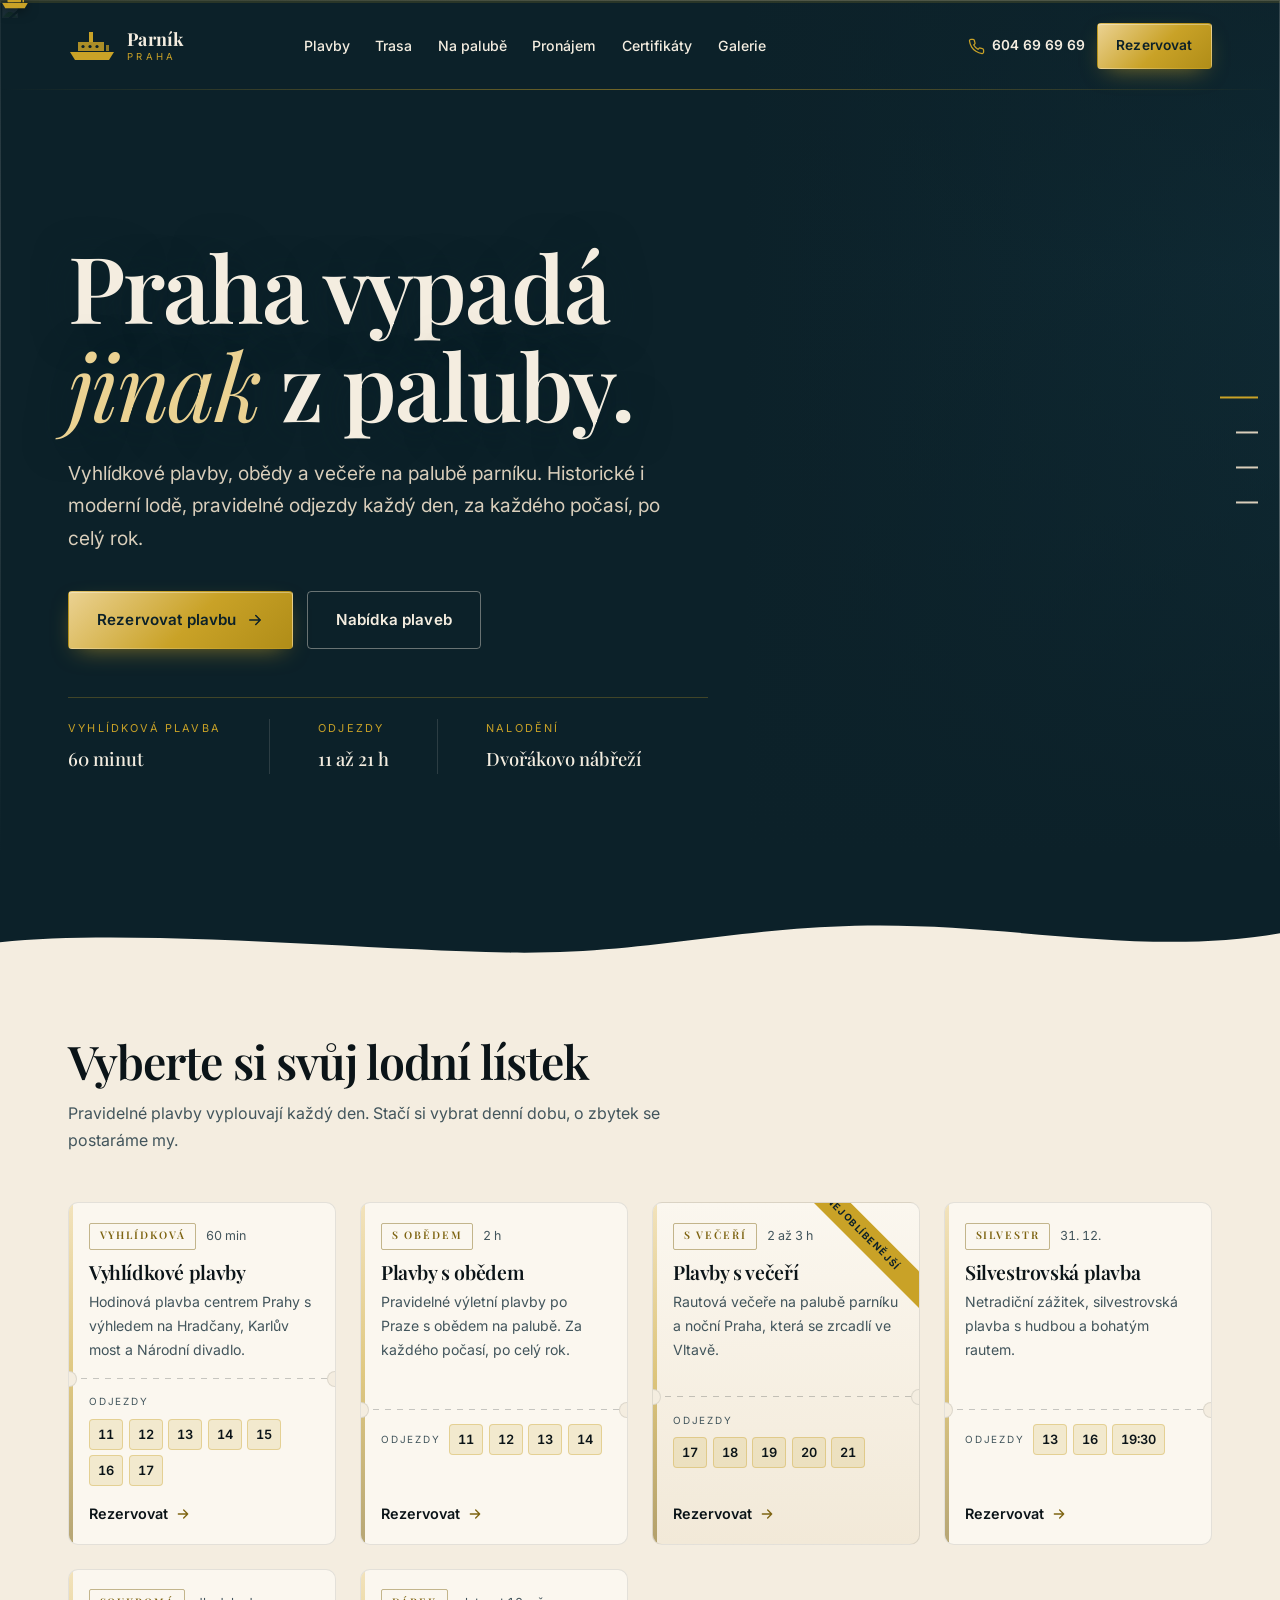
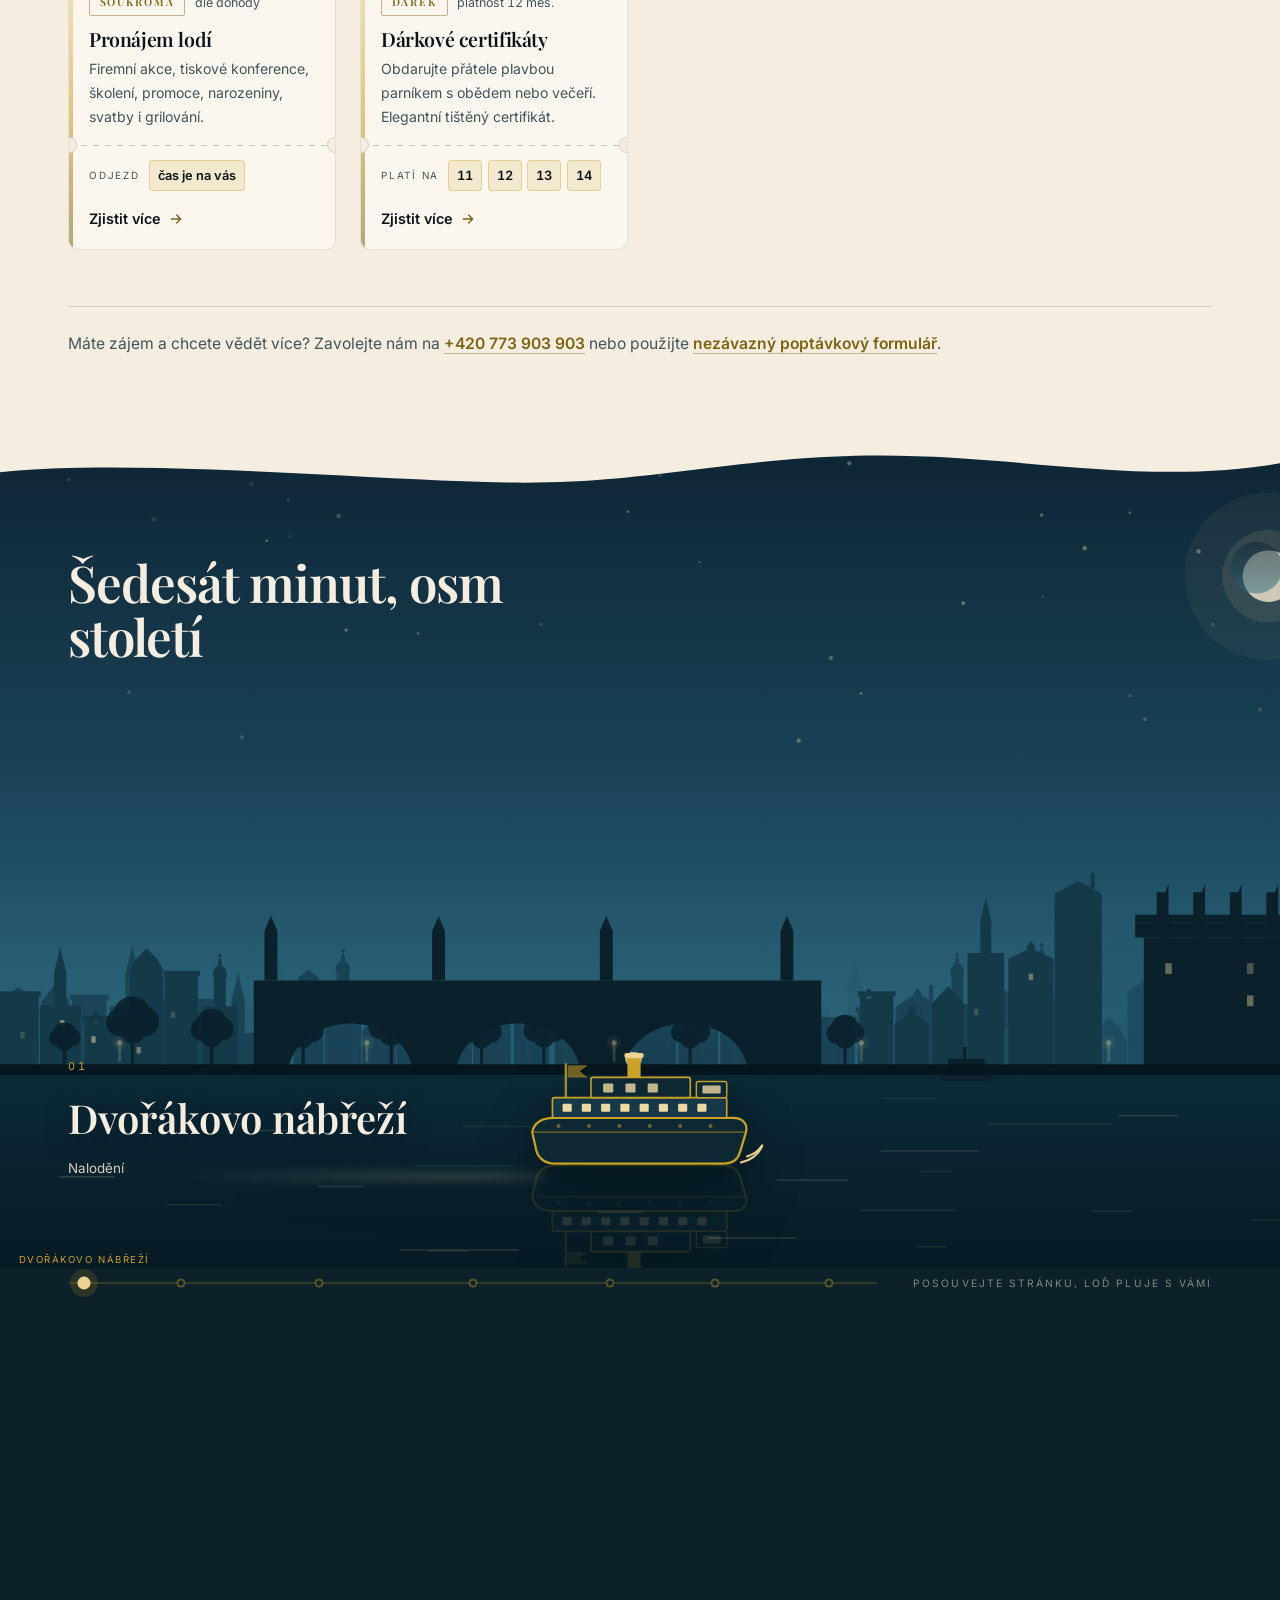
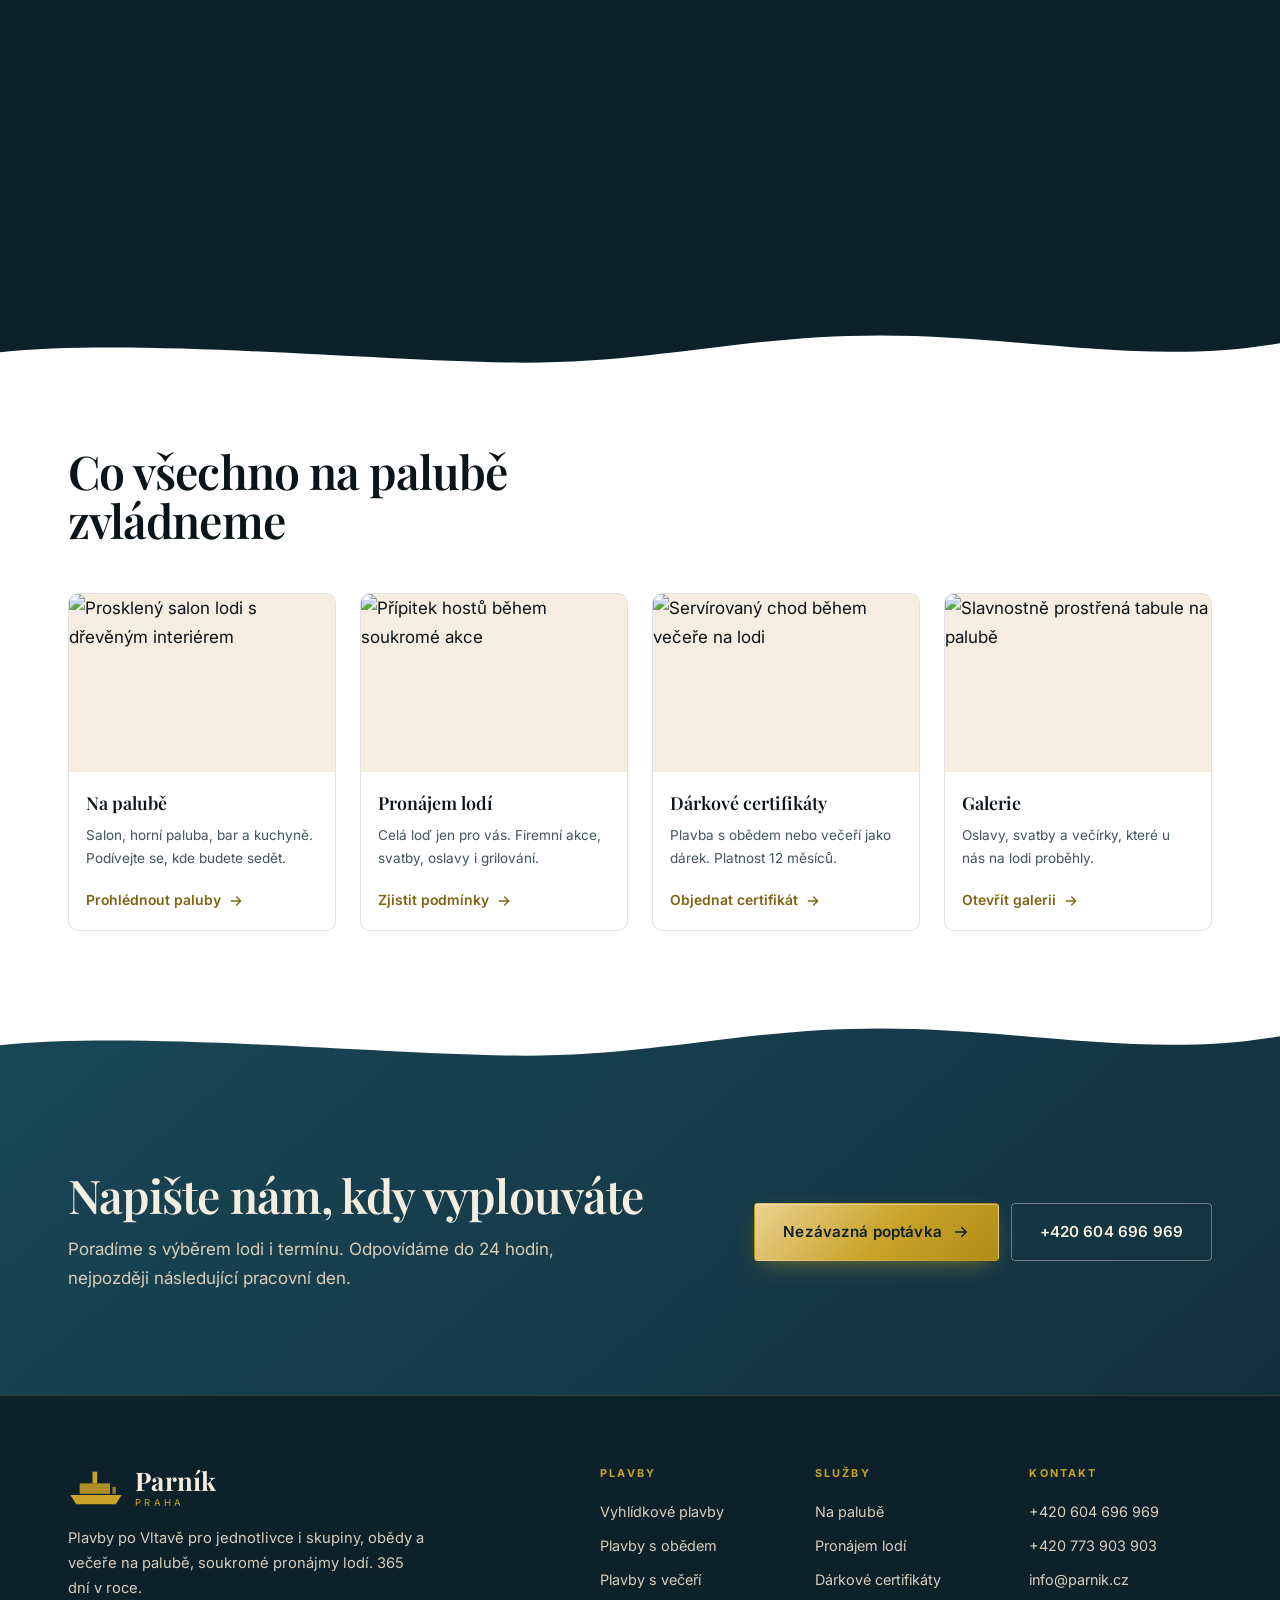
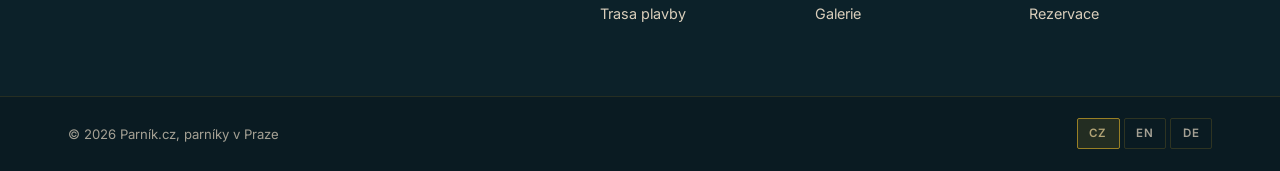
==== commit 68106944: "Mesto naplno, pryc zabradli, nadpisy odsazene od vln Mesto - pribyly dva nove typy strech, ktere del" ====
--- a/index.html
+++ b/index.html
@@ -135,40 +135,7 @@
     </dl>
   </div>
 
-  <div class="waves waves--hero" aria-hidden="true">
-    <svg class="waves__a" viewBox="0 0 2880 120" preserveAspectRatio="none"><path d="M0 66c120-24 240-24 360 0s240 24 360 0 240-24 360 0 240 24 360 0 240-24 360 0 240 24 360 0 240-24 360 0 240 24 360 0V120H0Z"/></svg>
-    <svg class="waves__b" viewBox="0 0 2880 120" preserveAspectRatio="none"><path d="M0 84c80-16 160-16 240 0s160 16 240 0 160-16 240 0 160 16 240 0 160-16 240 0 160 16 240 0 160-16 240 0 160 16 240 0 160-16 240 0 160 16 240 0 160-16 240 0 160 16 240 0V120H0Z"/></svg>
-  </div>
-
-  <div class="hero__deck sway" aria-hidden="true">
-    <svg viewBox="0 0 1600 220" preserveAspectRatio="none">
-      <defs>
-        <linearGradient id="bulwark" x1="0" y1="0" x2="0" y2="1">
-          <stop offset="0%" stop-color="#0a2130"/><stop offset="100%" stop-color="#06131b"/>
-        </linearGradient>
-        <linearGradient id="rail" x1="0" y1="0" x2="0" y2="1">
-          <stop offset="0%" stop-color="#F0DCA6"/><stop offset="45%" stop-color="#C9A227"/><stop offset="100%" stop-color="#7E6412"/>
-        </linearGradient>
-      </defs>
-      <rect x="0" y="122" width="1600" height="98" fill="url(#bulwark)"/>
-      <rect x="0" y="118" width="1600" height="5" fill="#3E2A18"/>
-      <rect x="0" y="118" width="1600" height="1.6" fill="#C9A227" opacity=".45"/>
-      <g fill="#C9A227" opacity=".34">
-        <rect x="60" y="52" width="5" height="70"/>
-        <rect x="250" y="52" width="5" height="70"/>
-        <rect x="440" y="52" width="5" height="70"/>
-        <rect x="630" y="52" width="5" height="70"/>
-        <rect x="820" y="52" width="5" height="70"/>
-        <rect x="1010" y="52" width="5" height="70"/>
-        <rect x="1200" y="52" width="5" height="70"/>
-        <rect x="1390" y="52" width="5" height="70"/>
-        <rect x="1580" y="52" width="5" height="70"/>
-      </g>
-      <rect x="0" y="86" width="1600" height="3" fill="#C9A227" opacity=".32"/>
-      <rect x="0" y="46" width="1600" height="8" rx="4" fill="url(#rail)"/>
-      <rect x="0" y="46" width="1600" height="2" rx="1" fill="#F6E7BE" opacity=".7"/>
-    </svg>
-  </div>
+
 
 </section>
 
@@ -292,7 +259,7 @@
     </div>
 
     <div class="route__stage">
-      <div class="pano" data-depth="0.10"><svg viewBox="0 0 5200 780" preserveAspectRatio="xMinYMid meet" aria-hidden="true"><defs><linearGradient id="pSky" x1="0" y1="0" x2="0" y2="1"><stop offset="0%" stop-color="#0d2433"/><stop offset="52%" stop-color="#194256"/><stop offset="100%" stop-color="#2d6a80"/></linearGradient><linearGradient id="pHaze" x1="0" y1="0" x2="0" y2="1"><stop offset="0%" stop-color="#2b6076" stop-opacity="0"/><stop offset="100%" stop-color="#2b6076" stop-opacity=".5"/></linearGradient><linearGradient id="pWater" x1="0" y1="0" x2="0" y2="1"><stop offset="0%" stop-color="#0b2a38"/><stop offset="100%" stop-color="#061a24"/></linearGradient></defs><rect width="5200" height="600" fill="url(#pSky)"/><g fill="#F0D9A0"><circle cx="4809" cy="285" r="1.2" opacity="0.12"/><circle cx="1595" cy="124" r="1.6" opacity="0.16"/><circle cx="998" cy="142" r="1.2" opacity="0.29"/><circle cx="4689" cy="46" r="2.0" opacity="0.26"/><circle cx="102" cy="194" r="1.6" opacity="0.22"/><circle cx="299" cy="238" r="2.0" opacity="0.22"/><circle cx="894" cy="77" r="2.0" opacity="0.22"/><circle cx="3951" cy="121" r="2.0" opacity="0.20"/><circle cx="5068" cy="179" r="1.6" opacity="0.17"/><circle cx="2512" cy="241" r="2.0" opacity="0.30"/><circle cx="947" cy="67" r="1.6" opacity="0.31"/><circle cx="2704" cy="181" r="1.2" opacity="0.15"/><circle cx="202" cy="94" r="2.0" opacity="0.20"/><circle cx="3068" cy="47" r="1.6" opacity="0.27"/><circle cx="4652" cy="145" r="1.2" opacity="0.19"/><circle cx="557" cy="239" r="2.0" opacity="0.34"/><circle cx="2564" cy="109" r="1.2" opacity="0.38"/><circle cx="3082" cy="285" r="1.2" opacity="0.25"/><circle cx="176" cy="195" r="1.6" opacity="0.13"/><circle cx="4210" cy="211" r="1.2" opacity="0.35"/><circle cx="4934" cy="169" r="1.6" opacity="0.33"/><circle cx="1800" cy="293" r="1.6" opacity="0.26"/><circle cx="192" cy="91" r="2.0" opacity="0.18"/><circle cx="4855" cy="286" r="1.2" opacity="0.15"/><circle cx="2893" cy="200" r="2.0" opacity="0.27"/><circle cx="4227" cy="88" r="1.6" opacity="0.17"/><circle cx="61" cy="232" r="2.0" opacity="0.37"/><circle cx="4232" cy="270" r="2.0" opacity="0.35"/><circle cx="362" cy="289" r="2.0" opacity="0.33"/><circle cx="2838" cy="137" r="1.6" opacity="0.34"/><circle cx="2897" cy="172" r="1.6" opacity="0.15"/><circle cx="3282" cy="110" r="2.0" opacity="0.32"/><circle cx="2238" cy="63" r="2.0" opacity="0.14"/><circle cx="2923" cy="170" r="1.2" opacity="0.37"/><circle cx="4980" cy="243" r="2.0" opacity="0.20"/><circle cx="1758" cy="23" r="1.2" opacity="0.33"/><circle cx="2089" cy="241" r="1.2" opacity="0.17"/><circle cx="2336" cy="136" r="1.2" opacity="0.24"/><circle cx="1442" cy="186" r="2.0" opacity="0.32"/><circle cx="924" cy="167" r="1.6" opacity="0.37"/><circle cx="449" cy="265" r="1.6" opacity="0.23"/><circle cx="93" cy="146" r="1.6" opacity="0.20"/><circle cx="1662" cy="115" r="1.6" opacity="0.20"/><circle cx="4837" cy="62" r="1.2" opacity="0.24"/><circle cx="4246" cy="152" r="2.0" opacity="0.37"/><circle cx="2802" cy="212" r="1.6" opacity="0.18"/><circle cx="1372" cy="258" r="2.0" opacity="0.22"/><circle cx="3226" cy="297" r="1.6" opacity="0.28"/><circle cx="2299" cy="260" r="1.6" opacity="0.34"/><circle cx="579" cy="233" r="2.0" opacity="0.30"/><circle cx="222" cy="245" r="1.6" opacity="0.18"/><circle cx="2939" cy="193" r="1.2" opacity="0.17"/><circle cx="2647" cy="189" r="1.6" opacity="0.20"/><circle cx="407" cy="276" r="2.0" opacity="0.29"/><circle cx="213" cy="50" r="2.0" opacity="0.17"/><circle cx="99" cy="190" r="1.2" opacity="0.38"/><circle cx="1532" cy="271" r="1.6" opacity="0.28"/><circle cx="4008" cy="249" r="2.0" opacity="0.33"/><circle cx="533" cy="24" r="1.6" opacity="0.15"/><circle cx="4456" cy="75" r="1.6" opacity="0.40"/><circle cx="3939" cy="79" r="2.0" opacity="0.36"/><circle cx="2267" cy="119" r="2.0" opacity="0.18"/><circle cx="2917" cy="227" r="1.6" opacity="0.37"/><circle cx="5103" cy="295" r="1.2" opacity="0.22"/><circle cx="5106" cy="104" r="1.2" opacity="0.26"/><circle cx="1821" cy="76" r="2.0" opacity="0.27"/><circle cx="1095" cy="132" r="1.2" opacity="0.13"/><circle cx="3827" cy="150" r="1.2" opacity="0.29"/><circle cx="2155" cy="86" r="1.6" opacity="0.13"/><circle cx="1540" cy="248" r="1.6" opacity="0.35"/><circle cx="2993" cy="291" r="2.0" opacity="0.37"/><circle cx="3283" cy="247" r="1.2" opacity="0.38"/><circle cx="5103" cy="204" r="1.6" opacity="0.39"/><circle cx="2373" cy="17" r="2.0" opacity="0.23"/><circle cx="297" cy="26" r="1.6" opacity="0.22"/><circle cx="4904" cy="207" r="2.0" opacity="0.36"/><circle cx="3740" cy="57" r="1.2" opacity="0.33"/><circle cx="4220" cy="148" r="1.2" opacity="0.38"/><circle cx="2202" cy="211" r="2.0" opacity="0.34"/><circle cx="610" cy="21" r="2.0" opacity="0.29"/><circle cx="2764" cy="72" r="1.6" opacity="0.34"/><circle cx="1623" cy="216" r="1.6" opacity="0.26"/><circle cx="2839" cy="241" r="1.6" opacity="0.21"/><circle cx="3843" cy="79" r="2.0" opacity="0.28"/><circle cx="4686" cy="59" r="2.0" opacity="0.34"/><circle cx="726" cy="279" r="2.0" opacity="0.38"/><circle cx="5042" cy="47" r="2.0" opacity="0.14"/><circle cx="423" cy="242" r="2.0" opacity="0.25"/><circle cx="4869" cy="26" r="1.6" opacity="0.20"/><circle cx="2979" cy="298" r="2.0" opacity="0.12"/><circle cx="4784" cy="277" r="2.0" opacity="0.32"/><circle cx="368" cy="249" r="1.2" opacity="0.35"/><circle cx="2541" cy="225" r="1.2" opacity="0.19"/><circle cx="4818" cy="186" r="1.6" opacity="0.33"/><circle cx="2960" cy="178" r="1.2" opacity="0.30"/><circle cx="725" cy="242" r="1.6" opacity="0.30"/><circle cx="4891" cy="174" r="1.6" opacity="0.12"/><circle cx="2582" cy="146" r="1.6" opacity="0.31"/><circle cx="3182" cy="252" r="1.2" opacity="0.21"/><circle cx="4374" cy="49" r="1.2" opacity="0.16"/><circle cx="3033" cy="293" r="2.0" opacity="0.35"/><circle cx="3911" cy="72" r="1.2" opacity="0.27"/><circle cx="2791" cy="184" r="1.2" opacity="0.35"/><circle cx="1384" cy="186" r="2.0" opacity="0.32"/><circle cx="4949" cy="276" r="1.2" opacity="0.15"/><circle cx="2237" cy="34" r="2.0" opacity="0.26"/><circle cx="5115" cy="234" r="1.2" opacity="0.32"/><circle cx="768" cy="195" r="1.6" opacity="0.25"/><circle cx="830" cy="172" r="1.2" opacity="0.21"/><circle cx="2932" cy="292" r="1.2" opacity="0.34"/></g><g><circle cx="1180" cy="140" r="76" fill="#F0D9A0" opacity=".05"/><circle cx="1180" cy="140" r="42" fill="#F0D9A0" opacity=".1"/><circle cx="1180" cy="140" r="24" fill="#F8EDD2" opacity=".75"/><circle cx="1169" cy="132" r="24" fill="url(#pSky)" opacity=".5"/></g><rect y="430" width="5200" height="170" fill="url(#pHaze)"/><rect y="600" width="5200" height="180" fill="url(#pWater)"/></svg></div><div class="pano" data-depth="0.32"><svg viewBox="0 0 5200 780" preserveAspectRatio="xMinYMid meet" aria-hidden="true"><g fill="#2b6076" opacity=".3"><path d="M0 600 V578 l12 -8 l12 8 V600 ZM28 600 V572 h21 V600 ZM34.5 572 v-22 h8 v22 ZM34.5 550 l4 -16 l4 16 ZM30.31 574 h4 v-16 h-4 ZM52 600 V577 h29 V600 ZM50 577 h33 v-5h-33 ZM82 600 V548 h32 V600 ZM80 548 h36 v-5h-36 ZM115 600 V546 h25 V600 ZM123.5 546 v-22 h8 v22 ZM123.5 524 l4 -16 l4 16 ZM141 600 V561 h21 V600 ZM139 561 h25 v-5h-25 ZM156.54 563 h4 v-15 h-4 ZM164 600 V563 l16.5 -12 l16.5 12 V600 ZM202 600 V557 h36 V600 ZM200 557 h40 v-5h-40 ZM228.64 559 h4 v-15 h-4 ZM241 600 V582 h24 V600 ZM249 582 v-22 h8 v22 ZM249 560 l4 -16 l4 16 ZM270 600 V551 l11 -8 l11 8 V600 ZM293 600 V571 l14 -11 l14 11 V600 ZM324 600 V567 l16.5 -16 l16.5 16 V600 ZM360 600 V569 h26 V600 ZM358 569 h30 v-5h-30 ZM388 600 V562 h35 V600 ZM386 562 h39 v-5h-39 ZM426 600 V548 l15.5 -14 l15.5 14 V600 ZM458 600 V562 l16 -9 l16 9 V600 ZM465.04 557.95 h4 v-10 h-4 ZM492 600 V555 l11.5 -10 l11.5 10 V600 ZM516 600 V561 l15.5 -15 l15.5 15 V600 ZM552 600 V546 h26 V600 ZM550 546 h30 v-5h-30 ZM583 600 V550 l14.5 -10 l14.5 10 V600 ZM613 600 V548 l17 -8 l17 8 V600 ZM620.48 544.4 h4 v-14 h-4 ZM651 600 V548 h27 V600 ZM660.45 548 v-22 h8.1 v22 ZM660.45 526 l4.05 -16 l4.05 16 ZM680 600 V565 h21 V600 ZM686.5 565 v-22 h8 v22 ZM686.5 543 l4 -16 l4 16 ZM702 600 V551 l14.5 -8 l14.5 8 V600 ZM734 600 V549 l17.5 -14 l17.5 14 V600 ZM771 600 V569 h23 V600 ZM778.5 569 v-22 h8 v22 ZM778.5 547 l4 -16 l4 16 ZM798 600 V565 l11.5 -11 l11.5 11 V600 ZM803.06 560.05 h4 v-13 h-4 ZM826 600 V556 l13 -10 l13 10 V600 ZM854 600 V548 h21 V600 ZM860.5 548 v-22 h8 v22 ZM860.5 526 l4 -16 l4 16 ZM856.31 550 h4 v-9 h-4 ZM877 600 V580 h31 V600 ZM875 580 h35 v-5h-35 ZM899.94 582 h4 v-14 h-4 ZM913 600 V577 h35 V600 ZM925.25 577 v-22 h10.5 v22 ZM925.25 555 l5.25 -16 l5.25 16 ZM916.85 579 h4 v-11 h-4 ZM949 600 V579 l11.5 -9 l11.5 9 V600 ZM974 600 V554 l11 -15 l11 15 V600 ZM997 600 V547 h21 V600 ZM995 547 h25 v-5h-25 ZM1012.54 549 h4 v-9 h-4 ZM1023 600 V567 l16 -8 l16 8 V600 ZM1060 600 V571 l18 -9 l18 9 V600 ZM1086.64 566.95 h4 v-14 h-4 ZM1101 600 V564 h29 V600 ZM1099 564 h33 v-5h-33 ZM1107.38 566 h4 v-9 h-4 ZM1131 600 V562 l11 -14 l11 14 V600 ZM1155 600 V550 l11 -11 l11 11 V600 ZM1178 600 V554 l11 -8 l11 8 V600 ZM1201 600 V576 l16 -11 l16 11 V600 ZM1208.04 571.05 h4 v-15 h-4 ZM1234 600 V566 h36 V600 ZM1246.6 566 v-22 h10.8 v22 ZM1246.6 544 l5.4 -16 l5.4 16 ZM1237.96 568 h4 v-11 h-4 ZM1275 600 V559 h25 V600 ZM1273 559 h29 v-5h-29 ZM1304 600 V557 l12.5 -11 l12.5 11 V600 ZM1333 600 V546 l13.5 -13 l13.5 13 V600 ZM1338.94 540.15 h4 v-16 h-4 ZM1362 600 V548 h27 V600 ZM1360 548 h31 v-5h-31 ZM1394 600 V578 l17 -13 l17 13 V600 ZM1433 600 V561 l16.5 -11 l16.5 11 V600 ZM1468 600 V561 h29 V600 ZM1478.15 561 v-22 h8.7 v22 ZM1478.15 539 l4.35 -16 l4.35 16 ZM1492.94 563 h4 v-16 h-4 ZM1500 600 V570 l13.5 -8 l13.5 8 V600 ZM1528 600 V577 l15.5 -16 l15.5 16 V600 ZM1550.94 569.8 h4 v-10 h-4 ZM1562 600 V562 l13.5 -9 l13.5 9 V600 ZM1581.98 557.95 h4 v-11 h-4 ZM1594 600 V553 l13.5 -12 l13.5 12 V600 ZM1622 600 V551 h30 V600 ZM1632.5 551 v-22 h9 v22 ZM1632.5 529 l4.5 -16 l4.5 16 ZM1647.8 553 h4 v-13 h-4 ZM1657 600 V571 h26 V600 ZM1655 571 h30 v-5h-30 ZM1688 600 V556 l16 -10 l16 10 V600 ZM1724 600 V577 l11.5 -9 l11.5 9 V600 ZM1729.06 572.95 h4 v-9 h-4 ZM1751 600 V552 h24 V600 ZM1749 552 h28 v-5h-28 ZM1780 600 V558 l15.5 -13 l15.5 13 V600 ZM1815 600 V556 h24 V600 ZM1823 556 v-22 h8 v22 ZM1823 534 l4 -16 l4 16 ZM1841 600 V556 l11.5 -13 l11.5 13 V600 ZM1868 600 V549 l16.5 -10 l16.5 10 V600 ZM1902 600 V565 l17 -8 l17 8 V600 ZM1927.16 561.4 h4 v-14 h-4 ZM1937 600 V552 l13.5 -9 l13.5 9 V600 ZM1968 600 V553 h35 V600 ZM1966 553 h39 v-5h-39 ZM2007 600 V551 h31 V600 ZM2017.85 551 v-22 h9.3 v22 ZM2017.85 529 l4.65 -16 l4.65 16 ZM2033.66 553 h4 v-11 h-4 ZM2039 600 V547 h31 V600 ZM2037 547 h35 v-5h-35 ZM2071 600 V581 h28 V600 ZM2080.8 581 v-22 h8.4 v22 ZM2080.8 559 l4.2 -16 l4.2 16 ZM2104 600 V560 l13 -16 l13 16 V600 ZM2133 600 V568 h24 V600 ZM2131 568 h28 v-5h-28 ZM2162 600 V568 l10 -8 l10 8 V600 ZM2187 600 V572 l13.5 -9 l13.5 9 V600 ZM2219 600 V548 h34 V600 ZM2217 548 h38 v-5h-38 ZM2258 600 V555 l16 -15 l16 15 V600 ZM2293 600 V579 h27 V600 ZM2291 579 h31 v-5h-31 ZM2321 600 V550 l16 -11 l16 11 V600 ZM2328.04 545.05 h4 v-16 h-4 ZM2354 600 V550 l14.5 -15 l14.5 15 V600 ZM2384 600 V582 h23 V600 ZM2382 582 h27 v-5h-27 ZM2401.02 584 h4 v-14 h-4 ZM2410 600 V560 h27 V600 ZM2419.45 560 v-22 h8.1 v22 ZM2419.45 538 l4.05 -16 l4.05 16 ZM2412.97 562 h4 v-15 h-4 ZM2441 600 V582 h22 V600 ZM2448 582 v-22 h8 v22 ZM2448 560 l4 -16 l4 16 ZM2467 600 V577 l10.5 -15 l10.5 15 V600 ZM2493 600 V563 l12 -8 l12 8 V600 ZM2510.76 559.4 h4 v-9 h-4 ZM2521 600 V560 l17.5 -8 l17.5 8 V600 ZM2557 600 V568 h29 V600 ZM2567.15 568 v-22 h8.7 v22 ZM2567.15 546 l4.35 -16 l4.35 16 ZM2587 600 V578 h21 V600 ZM2593.5 578 v-22 h8 v22 ZM2593.5 556 l4 -16 l4 16 ZM2589.31 580 h4 v-13 h-4 ZM2612 600 V553 l14 -8 l14 8 V600 ZM2618.16 549.4 h4 v-11 h-4 ZM2643 600 V561 l14.5 -9 l14.5 9 V600 ZM2676 600 V574 h20 V600 ZM2682 574 v-22 h8 v22 ZM2682 552 l4 -16 l4 16 ZM2701 600 V574 h27 V600 ZM2699 574 h31 v-5h-31 ZM2706.94 576 h4 v-11 h-4 ZM2732 600 V563 l11 -16 l11 16 V600 ZM2759 600 V561 h21 V600 ZM2765.5 561 v-22 h8 v22 ZM2765.5 539 l4 -16 l4 16 ZM2783 600 V564 l13.5 -12 l13.5 12 V600 ZM2811 600 V568 l18 -10 l18 10 V600 ZM2837.64 563.5 h4 v-10 h-4 ZM2849 600 V581 l12.5 -12 l12.5 12 V600 ZM2878 600 V559 l17 -15 l17 15 V600 ZM2916 600 V562 l17.5 -16 l17.5 16 V600 ZM2952 600 V575 l14 -13 l14 13 V600 ZM2981 600 V573 h30 V600 ZM2991.5 573 v-22 h9 v22 ZM2991.5 551 l4.5 -16 l4.5 16 ZM3015 600 V562 l14 -12 l14 12 V600 ZM3048 600 V577 h25 V600 ZM3046 577 h29 v-5h-29 ZM3066.5 579 h4 v-16 h-4 ZM3075 600 V562 l12.5 -13 l12.5 13 V600 ZM3105 600 V555 l18 -11 l18 11 V600 ZM3144 600 V571 l18 -9 l18 9 V600 ZM3170.64 566.95 h4 v-12 h-4 ZM3182 600 V553 l17 -16 l17 16 V600 ZM3218 600 V572 l10.5 -9 l10.5 9 V600 ZM3240 600 V581 h34 V600 ZM3251.9 581 v-22 h10.2 v22 ZM3251.9 559 l5.1 -16 l5.1 16 ZM3243.74 583 h4 v-13 h-4 ZM3279 600 V579 h28 V600 ZM3288.8 579 v-22 h8.4 v22 ZM3288.8 557 l4.2 -16 l4.2 16 ZM3308 600 V574 l11 -12 l11 12 V600 ZM3312.84 568.6 h4 v-14 h-4 ZM3335 600 V564 l15.5 -8 l15.5 8 V600 ZM3357.94 560.4 h4 v-11 h-4 ZM3369 600 V581 l17.5 -9 l17.5 9 V600 ZM3405 600 V552 h30 V600 ZM3403 552 h34 v-5h-34 ZM3438 600 V562 h29 V600 ZM3448.15 562 v-22 h8.7 v22 ZM3448.15 540 l4.35 -16 l4.35 16 ZM3469 600 V550 l12 -11 l12 11 V600 ZM3497 600 V569 l10 -10 l10 10 V600 ZM3522 600 V548 h27 V600 ZM3531.45 548 v-22 h8.1 v22 ZM3531.45 526 l4.05 -16 l4.05 16 ZM3552 600 V575 h22 V600 ZM3550 575 h26 v-5h-26 ZM3576 600 V563 h30 V600 ZM3586.5 563 v-22 h9 v22 ZM3586.5 541 l4.5 -16 l4.5 16 ZM3601.8 565 h4 v-11 h-4 ZM3607 600 V559 l16 -16 l16 16 V600 ZM3614.04 551.8 h4 v-15 h-4 ZM3640 600 V571 l12.5 -10 l12.5 10 V600 ZM3669 600 V578 h21 V600 ZM3667 578 h25 v-5h-25 ZM3684.54 580 h4 v-15 h-4 ZM3694 600 V557 h27 V600 ZM3703.45 557 v-22 h8.1 v22 ZM3703.45 535 l4.05 -16 l4.05 16 ZM3722 600 V576 l11.5 -14 l11.5 14 V600 ZM3750 600 V550 l12.5 -13 l12.5 13 V600 ZM3778 600 V567 l15 -16 l15 16 V600 ZM3784.6 559.8 h4 v-11 h-4 ZM3813 600 V548 l14.5 -10 l14.5 10 V600 ZM3819.38 543.5 h4 v-12 h-4 ZM3843 600 V578 h34 V600 ZM3841 578 h38 v-5h-38 ZM3850.48 580 h4 v-12 h-4 ZM3879 600 V580 l18 -10 l18 10 V600 ZM3886.92 575.5 h4 v-15 h-4 ZM3917 600 V566 l14.5 -10 l14.5 10 V600 ZM3938.46 561.5 h4 v-13 h-4 ZM3950 600 V555 l17.5 -11 l17.5 11 V600 ZM3990 600 V552 l17.5 -15 l17.5 15 V600 ZM4027 600 V558 h35 V600 ZM4025 558 h39 v-5h-39 ZM4064 600 V550 l15 -8 l15 8 V600 ZM4098 600 V557 l14.5 -14 l14.5 14 V600 ZM4119.46 550.7 h4 v-9 h-4 ZM4131 600 V576 h20 V600 ZM4137 576 v-22 h8 v22 ZM4137 554 l4 -16 l4 16 ZM4152 600 V577 l10 -13 l10 13 V600 ZM4176 600 V548 l15.5 -12 l15.5 12 V600 ZM4208 600 V548 h36 V600 ZM4220.6 548 v-22 h10.8 v22 ZM4220.6 526 l5.4 -16 l5.4 16 ZM4246 600 V567 l11 -11 l11 11 V600 ZM4250.84 562.05 h4 v-13 h-4 ZM4272 600 V550 l10 -8 l10 8 V600 ZM4294 600 V546 l16 -16 l16 16 V600 ZM4327 600 V576 h21 V600 ZM4325 576 h25 v-5h-25 ZM4350 600 V559 h32 V600 ZM4348 559 h36 v-5h-36 ZM4387 600 V552 h33 V600 ZM4385 552 h37 v-5h-37 ZM4421 600 V572 l14 -15 l14 15 V600 ZM4453 600 V582 h36 V600 ZM4465.6 582 v-22 h10.8 v22 ZM4465.6 560 l5.4 -16 l5.4 16 ZM4491 600 V570 l12 -10 l12 10 V600 ZM4518 600 V551 h36 V600 ZM4516 551 h40 v-5h-40 ZM4559 600 V568 h33 V600 ZM4557 568 h37 v-5h-37 ZM4597 600 V579 l17.5 -14 l17.5 14 V600 ZM4604.7 572.7 h4 v-11 h-4 ZM4635 600 V556 l15 -15 l15 15 V600 ZM4668 600 V556 h33 V600 ZM4679.55 556 v-22 h9.9 v22 ZM4679.55 534 l4.95 -16 l4.95 16 ZM4706 600 V551 h20 V600 ZM4704 551 h24 v-5h-24 ZM4730 600 V554 l16.5 -14 l16.5 14 V600 ZM4766 600 V553 l17.5 -14 l17.5 14 V600 ZM4804 600 V552 l11 -10 l11 10 V600 ZM4828 600 V573 l15.5 -9 l15.5 9 V600 ZM4863 600 V577 l12 -13 l12 13 V600 ZM4868.28 571.15 h4 v-11 h-4 ZM4892 600 V551 l15 -9 l15 9 V600 ZM4923 600 V581 l10 -12 l10 12 V600 ZM4946 600 V577 l17 -15 l17 15 V600 ZM4982 600 V570 l13 -15 l13 15 V600 ZM5010 600 V578 l11.5 -12 l11.5 12 V600 ZM5015.06 572.6 h4 v-13 h-4 ZM5037 600 V568 h28 V600 ZM5035 568 h32 v-5h-32 ZM5069 600 V549 h31 V600 ZM5067 549 h35 v-5h-35 ZM5103 600 V552 h20 V600 ZM5101 552 h24 v-5h-24 ZM5127 600 V567 l16.5 -13 l16.5 13 V600 ZM5163 600 V566 l10.5 -15 l10.5 15 V600 Z"/></g><g fill="#22566a" opacity=".42"><path d="M0 600 V576 h22 V600 ZM7 576 v-22 h8 v22 ZM7 554 l4 -16 l4 16 ZM24 600 V551 l19.5 -16 l19.5 16 V600 ZM52.86 543.8 h4 v-13 h-4 ZM68 600 V541 l13.5 -8 l13.5 8 V600 ZM98 600 V558 h29 V600 ZM108.15 558 v-22 h8.7 v22 ZM108.15 536 l4.35 -16 l4.35 16 ZM129 600 V565 l16 -15 l16 15 V600 ZM152.68 558.25 h4 v-14 h-4 ZM165 600 V576 h38 V600 ZM178.3 576 v-22 h11.4 v22 ZM178.3 554 l5.7 -16 l5.7 16 ZM169.18 578 h4 v-14 h-4 ZM206 600 V557 l17.5 -10 l17.5 10 V600 ZM243 600 V555 l19 -15 l19 15 V600 ZM271.12 548.25 h4 v-10 h-4 ZM282 600 V561 l19 -12 l19 12 V600 ZM321 600 V565 h29 V600 ZM331.15 565 v-22 h8.7 v22 ZM331.15 543 l4.35 -16 l4.35 16 ZM355 600 V567 h33 V600 ZM353 567 h37 v-5h-37 ZM392 600 V565 h35 V600 ZM404.25 565 v-22 h10.5 v22 ZM404.25 543 l5.25 -16 l5.25 16 ZM395.85 567 h4 v-10 h-4 ZM431 600 V537 l12 -14 l12 14 V600 ZM448.76 530.7 h4 v-10 h-4 ZM456 600 V554 h37 V600 ZM468.95 554 v-22 h11.1 v22 ZM468.95 532 l5.55 -16 l5.55 16 ZM495 600 V570 l19 -8 l19 8 V600 ZM523.12 566.4 h4 v-14 h-4 ZM538 600 V537 l12 -10 l12 10 V600 ZM564 600 V544 l17 -13 l17 13 V600 ZM601 600 V555 h40 V600 ZM599 555 h44 v-5h-44 ZM646 600 V546 h23 V600 ZM644 546 h27 v-5h-27 ZM674 600 V550 l15 -9 l15 9 V600 ZM680.6 545.95 h4 v-9 h-4 ZM709 600 V554 h33 V600 ZM707 554 h37 v-5h-37 ZM746 600 V534 h33 V600 ZM744 534 h37 v-5h-37 ZM770.42 536 h4 v-16 h-4 ZM781 600 V563 h24 V600 ZM779 563 h28 v-5h-28 ZM808 600 V566 h24 V600 ZM806 566 h28 v-5h-28 ZM835 600 V553 l20 -13 l20 13 V600 ZM876 600 V572 l13 -8 l13 8 V600 ZM903 600 V574 l16.5 -10 l16.5 10 V600 ZM927.42 569.5 h4 v-9 h-4 ZM938 600 V567 h28 V600 ZM947.8 567 v-22 h8.4 v22 ZM947.8 545 l4.2 -16 l4.2 16 ZM971 600 V553 h40 V600 ZM969 553 h44 v-5h-44 ZM1012 600 V554 l19.5 -15 l19.5 15 V600 ZM1020.58 547.25 h4 v-11 h-4 ZM1053 600 V571 l15.5 -15 l15.5 15 V600 ZM1087 600 V550 l15.5 -15 l15.5 15 V600 ZM1121 600 V567 l15.5 -12 l15.5 12 V600 ZM1156 600 V543 l16.5 -16 l16.5 16 V600 ZM1192 600 V543 h36 V600 ZM1204.6 543 v-22 h10.8 v22 ZM1204.6 521 l5.4 -16 l5.4 16 ZM1229 600 V546 l14.5 -16 l14.5 16 V600 ZM1262 600 V553 h27 V600 ZM1271.45 553 v-22 h8.1 v22 ZM1271.45 531 l4.05 -16 l4.05 16 ZM1285.22 555 h4 v-13 h-4 ZM1293 600 V563 h23 V600 ZM1291 563 h27 v-5h-27 ZM1319 600 V564 l16.5 -10 l16.5 10 V600 ZM1354 600 V566 l11.5 -14 l11.5 14 V600 ZM1371.02 559.7 h4 v-16 h-4 ZM1380 600 V538 l11.5 -10 l11.5 10 V600 ZM1408 600 V567 l20 -9 l20 9 V600 ZM1416.8 562.95 h4 v-15 h-4 ZM1452 600 V536 l13.5 -11 l13.5 11 V600 ZM1484 600 V576 l13.5 -13 l13.5 13 V600 ZM1512 600 V541 l18 -9 l18 9 V600 ZM1553 600 V561 h37 V600 ZM1565.95 561 v-22 h11.1 v22 ZM1565.95 539 l5.55 -16 l5.55 16 ZM1591 600 V549 h31 V600 ZM1601.85 549 v-22 h9.3 v22 ZM1601.85 527 l4.65 -16 l4.65 16 ZM1626 600 V549 l17 -8 l17 8 V600 ZM1661 600 V538 l16.5 -14 l16.5 14 V600 ZM1668.26 531.7 h4 v-9 h-4 ZM1699 600 V554 l19 -13 l19 13 V600 ZM1741 600 V560 l13.5 -13 l13.5 13 V600 ZM1770 600 V563 h24 V600 ZM1768 563 h28 v-5h-28 ZM1787.76 565 h4 v-9 h-4 ZM1795 600 V571 h29 V600 ZM1805.15 571 v-22 h8.7 v22 ZM1805.15 549 l4.35 -16 l4.35 16 ZM1828 600 V562 h39 V600 ZM1841.65 562 v-22 h11.7 v22 ZM1841.65 540 l5.85 -16 l5.85 16 ZM1872 600 V535 h30 V600 ZM1870 535 h34 v-5h-34 ZM1906 600 V547 l11 -16 l11 16 V600 ZM1910.84 539.8 h4 v-10 h-4 ZM1932 600 V558 l12 -10 l12 10 V600 ZM1959 600 V537 l12 -8 l12 8 V600 ZM1987 600 V574 l12 -12 l12 12 V600 ZM1992.28 568.6 h4 v-14 h-4 ZM2013 600 V566 h23 V600 ZM2011 566 h27 v-5h-27 ZM2039 600 V548 l12.5 -15 l12.5 15 V600 ZM2057.5 541.25 h4 v-13 h-4 ZM2067 600 V545 h25 V600 ZM2075.5 545 v-22 h8 v22 ZM2075.5 523 l4 -16 l4 16 ZM2097 600 V549 l13.5 -11 l13.5 11 V600 ZM2129 600 V561 l13 -10 l13 10 V600 ZM2158 600 V549 l19 -13 l19 13 V600 ZM2200 600 V539 l15.5 -14 l15.5 14 V600 ZM2206.82 532.7 h4 v-14 h-4 ZM2235 600 V553 l15 -12 l15 12 V600 ZM2268 600 V547 h34 V600 ZM2266 547 h38 v-5h-38 ZM2304 600 V569 l13 -8 l13 8 V600 ZM2335 600 V574 l20 -10 l20 10 V600 ZM2377 600 V557 l14.5 -13 l14.5 13 V600 ZM2411 600 V535 h32 V600 ZM2422.2 535 v-22 h9.6 v22 ZM2422.2 513 l4.8 -16 l4.8 16 ZM2446 600 V560 h30 V600 ZM2456.5 560 v-22 h9 v22 ZM2456.5 538 l4.5 -16 l4.5 16 ZM2477 600 V554 l11.5 -13 l11.5 13 V600 ZM2504 600 V565 h27 V600 ZM2502 565 h31 v-5h-31 ZM2509.94 567 h4 v-13 h-4 ZM2534 600 V544 l19 -10 l19 10 V600 ZM2574 600 V560 h26 V600 ZM2572 560 h30 v-5h-30 ZM2593.24 562 h4 v-14 h-4 ZM2601 600 V546 h27 V600 ZM2599 546 h31 v-5h-31 ZM2631 600 V545 h27 V600 ZM2629 545 h31 v-5h-31 ZM2636.94 547 h4 v-15 h-4 ZM2659 600 V553 l15.5 -12 l15.5 12 V600 ZM2681.94 547.6 h4 v-12 h-4 ZM2692 600 V542 h27 V600 ZM2690 542 h31 v-5h-31 ZM2722 600 V537 l12 -10 l12 10 V600 ZM2739.76 532.5 h4 v-11 h-4 ZM2751 600 V543 l18 -11 l18 11 V600 ZM2790 600 V555 l18 -11 l18 11 V600 ZM2827 600 V560 l18 -9 l18 9 V600 ZM2868 600 V549 l12 -15 l12 15 V600 ZM2885.76 542.25 h4 v-15 h-4 ZM2893 600 V543 l16 -8 l16 8 V600 ZM2930 600 V573 l16 -8 l16 8 V600 ZM2967 600 V555 l19 -10 l19 10 V600 ZM2975.36 550.5 h4 v-15 h-4 ZM3006 600 V566 h28 V600 ZM3015.8 566 v-22 h8.4 v22 ZM3015.8 544 l4.2 -16 l4.2 16 ZM3037 600 V535 h32 V600 ZM3035 535 h36 v-5h-36 ZM3071 600 V535 h35 V600 ZM3069 535 h39 v-5h-39 ZM3078.7 537 h4 v-10 h-4 ZM3111 600 V574 h35 V600 ZM3123.25 574 v-22 h10.5 v22 ZM3123.25 552 l5.25 -16 l5.25 16 ZM3150 600 V544 h39 V600 ZM3148 544 h43 v-5h-43 ZM3190 600 V536 l13.5 -13 l13.5 13 V600 ZM3221 600 V540 l15.5 -13 l15.5 13 V600 ZM3256 600 V572 l18 -8 l18 8 V600 ZM3263.92 568.4 h4 v-11 h-4 ZM3297 600 V569 h32 V600 ZM3295 569 h36 v-5h-36 ZM3330 600 V569 h32 V600 ZM3341.2 569 v-22 h9.6 v22 ZM3341.2 547 l4.8 -16 l4.8 16 ZM3357.52 571 h4 v-16 h-4 ZM3367 600 V536 l19.5 -13 l19.5 13 V600 ZM3407 600 V559 h36 V600 ZM3419.6 559 v-22 h10.8 v22 ZM3419.6 537 l5.4 -16 l5.4 16 ZM3444 600 V535 l18 -11 l18 11 V600 ZM3484 600 V541 h37 V600 ZM3496.95 541 v-22 h11.1 v22 ZM3496.95 519 l5.55 -16 l5.55 16 ZM3515.82 543 h4 v-16 h-4 ZM3524 600 V547 l18 -11 l18 11 V600 ZM3550.64 542.05 h4 v-9 h-4 ZM3565 600 V571 l12.5 -13 l12.5 13 V600 ZM3594 600 V570 l13 -11 l13 11 V600 ZM3599.72 565.05 h4 v-16 h-4 ZM3623 600 V539 l14.5 -9 l14.5 9 V600 ZM3644.46 534.95 h4 v-14 h-4 ZM3654 600 V576 l13.5 -8 l13.5 8 V600 ZM3682 600 V558 l17 -13 l17 13 V600 ZM3717 600 V557 l13.5 -14 l13.5 14 V600 ZM3722.94 550.7 h4 v-16 h-4 ZM3745 600 V534 l13 -10 l13 10 V600 ZM3774 600 V570 l14 -13 l14 13 V600 ZM3794.72 564.15 h4 v-10 h-4 ZM3807 600 V553 h29 V600 ZM3817.15 553 v-22 h8.7 v22 ZM3817.15 531 l4.35 -16 l4.35 16 ZM3810.19 555 h4 v-9 h-4 ZM3841 600 V573 l12 -9 l12 9 V600 ZM3858.76 568.95 h4 v-10 h-4 ZM3870 600 V575 l19 -14 l19 14 V600 ZM3910 600 V549 l18.5 -16 l18.5 16 V600 ZM3949 600 V565 l19 -8 l19 8 V600 ZM3992 600 V564 l13.5 -14 l13.5 14 V600 ZM4023 600 V564 h25 V600 ZM4021 564 h29 v-5h-29 ZM4051 600 V558 l13 -9 l13 9 V600 ZM4082 600 V569 l17.5 -10 l17.5 10 V600 ZM4118 600 V557 h22 V600 ZM4116 557 h26 v-5h-26 ZM4144 600 V549 h40 V600 ZM4142 549 h44 v-5h-44 ZM4189 600 V557 l11.5 -11 l11.5 11 V600 ZM4217 600 V548 l11 -10 l11 10 V600 ZM4240 600 V569 h30 V600 ZM4238 569 h34 v-5h-34 ZM4272 600 V565 l14.5 -8 l14.5 8 V600 ZM4302 600 V551 l19.5 -8 l19.5 8 V600 ZM4342 600 V572 l17.5 -16 l17.5 16 V600 ZM4380 600 V551 l17 -9 l17 9 V600 ZM4387.48 546.95 h4 v-10 h-4 ZM4416 600 V576 h35 V600 ZM4428.25 576 v-22 h10.5 v22 ZM4428.25 554 l5.25 -16 l5.25 16 ZM4419.85 578 h4 v-13 h-4 ZM4454 600 V545 l14 -10 l14 10 V600 ZM4460.16 540.5 h4 v-9 h-4 ZM4484 600 V571 h27 V600 ZM4493.45 571 v-22 h8.1 v22 ZM4493.45 549 l4.05 -16 l4.05 16 ZM4513 600 V568 h29 V600 ZM4511 568 h33 v-5h-33 ZM4543 600 V539 h24 V600 ZM4541 539 h28 v-5h-28 ZM4568 600 V535 l20 -9 l20 9 V600 ZM4597.6 530.95 h4 v-9 h-4 ZM4609 600 V551 l18.5 -16 l18.5 16 V600 ZM4647 600 V573 l15.5 -16 l15.5 16 V600 ZM4680 600 V550 l20 -9 l20 9 V600 ZM4709.6 545.95 h4 v-14 h-4 ZM4724 600 V545 l11.5 -12 l11.5 12 V600 ZM4748 600 V549 l13 -8 l13 8 V600 ZM4753.72 545.4 h4 v-15 h-4 ZM4776 600 V560 l15 -10 l15 10 V600 ZM4782.6 555.5 h4 v-9 h-4 ZM4810 600 V548 l13 -16 l13 16 V600 ZM4838 600 V560 h28 V600 ZM4847.8 560 v-22 h8.4 v22 ZM4847.8 538 l4.2 -16 l4.2 16 ZM4867 600 V553 l20 -11 l20 11 V600 ZM4910 600 V544 l12.5 -16 l12.5 16 V600 ZM4939 600 V565 h29 V600 ZM4949.15 565 v-22 h8.7 v22 ZM4949.15 543 l4.35 -16 l4.35 16 ZM4970 600 V548 l14 -14 l14 14 V600 ZM5002 600 V562 l18 -15 l18 15 V600 ZM5039 600 V550 h31 V600 ZM5037 550 h35 v-5h-35 ZM5061.94 552 h4 v-10 h-4 ZM5071 600 V541 l19 -13 l19 13 V600 ZM5099.12 535.15 h4 v-10 h-4 ZM5110 600 V548 l14.5 -16 l14.5 16 V600 ZM5116.38 540.8 h4 v-14 h-4 ZM5140 600 V563 h22 V600 ZM5147 563 v-22 h8 v22 ZM5147 541 l4 -16 l4 16 ZM5166 600 V557 h28 V600 ZM5175.8 557 v-22 h8.4 v22 ZM5175.8 535 l4.2 -16 l4.2 16 ZM5190.08 559 h4 v-15 h-4 Z"/></g></svg></div><div class="pano" data-depth="0.58"><svg viewBox="0 0 5200 780" preserveAspectRatio="xMinYMid meet" aria-hidden="true"><g fill="#143a4a" opacity=".72"><path d="M0 600 V520 l15.5 -14 l15.5 14 V600 ZM36 600 V555 h35 V600 ZM34 555 h39 v-5h-39 ZM72 600 V549 l20.5 -15 l20.5 15 V600 ZM114 600 V527 l15 -15 l15 15 V600 ZM149 600 V538 l22 -14 l22 14 V600 ZM196 600 V558 l17.5 -10 l17.5 10 V600 ZM235 600 V535 l19 -8 l19 8 V600 ZM275 600 V535 l15.5 -13 l15.5 13 V600 ZM297.94 529.15 h4 v-14 h-4 ZM311 600 V567 l15 -13 l15 13 V600 ZM343 600 V556 l21.5 -15 l21.5 15 V600 ZM388 600 V530 h44 V600 ZM403.4 530 v-22 h13.2 v22 ZM403.4 508 l6.6 -16 l6.6 16 ZM437 600 V539 h32 V600 ZM435 539 h36 v-5h-36 ZM444.04 541 h4 v-11 h-4 ZM474 600 V519 l15.5 -11 l15.5 11 V600 ZM496.94 514.05 h4 v-14 h-4 ZM509 600 V553 h33 V600 ZM507 553 h37 v-5h-37 ZM544 600 V541 l18.5 -8 l18.5 8 V600 ZM586 600 V538 l13 -8 l13 8 V600 ZM617 600 V567 h39 V600 ZM615 567 h43 v-5h-43 ZM645.86 569 h4 v-16 h-4 ZM657 600 V535 l13 -16 l13 16 V600 ZM686 600 V559 h36 V600 ZM684 559 h40 v-5h-40 ZM727 600 V518 l18 -14 l18 14 V600 ZM753.64 511.7 h4 v-14 h-4 ZM767 600 V561 l22 -12 l22 12 V600 ZM815 600 V554 h24 V600 ZM813 554 h28 v-5h-28 ZM841 600 V551 l14 -9 l14 9 V600 ZM870 600 V519 h37 V600 ZM882.95 519 v-22 h11.1 v22 ZM882.95 497 l5.55 -16 l5.55 16 ZM874.07 521 h4 v-9 h-4 ZM908 600 V538 h37 V600 ZM906 538 h41 v-5h-41 ZM950 600 V558 l21.5 -16 l21.5 16 V600 ZM996 600 V529 l12.5 -11 l12.5 11 V600 ZM1014.5 524.05 h4 v-11 h-4 ZM1026 600 V549 l19.5 -9 l19.5 9 V600 ZM1068 600 V535 l16 -15 l16 15 V600 ZM1075.04 528.25 h4 v-16 h-4 ZM1102 600 V560 h27 V600 ZM1111.45 560 v-22 h8.1 v22 ZM1111.45 538 l4.05 -16 l4.05 16 ZM1130 600 V554 l13.5 -11 l13.5 11 V600 ZM1135.94 549.05 h4 v-9 h-4 ZM1159 600 V546 l21.5 -11 l21.5 11 V600 ZM1190.82 541.05 h4 v-11 h-4 ZM1206 600 V533 l12 -12 l12 12 V600 ZM1211.28 527.6 h4 v-16 h-4 ZM1231 600 V538 l19 -16 l19 16 V600 ZM1272 600 V523 l13 -9 l13 9 V600 ZM1300 600 V526 l15 -9 l15 9 V600 ZM1306.6 521.95 h4 v-12 h-4 ZM1331 600 V541 h41 V600 ZM1345.35 541 v-22 h12.3 v22 ZM1345.35 519 l6.15 -16 l6.15 16 ZM1375 600 V556 l20 -16 l20 16 V600 ZM1417 600 V544 h28 V600 ZM1415 544 h32 v-5h-32 ZM1448 600 V519 h42 V600 ZM1446 519 h46 v-5h-46 ZM1457.24 521 h4 v-16 h-4 ZM1495 600 V549 l20.5 -14 l20.5 14 V600 ZM1539 600 V543 l12 -9 l12 9 V600 ZM1564 600 V555 h42 V600 ZM1562 555 h46 v-5h-46 ZM1607 600 V548 l17.5 -9 l17.5 9 V600 ZM1645 600 V554 h34 V600 ZM1643 554 h38 v-5h-38 ZM1682 600 V522 l13 -16 l13 16 V600 ZM1712 600 V532 l14 -11 l14 11 V600 ZM1743 600 V528 l14.5 -12 l14.5 12 V600 ZM1776 600 V538 h30 V600 ZM1774 538 h34 v-5h-34 ZM1811 600 V554 h42 V600 ZM1825.7 554 v-22 h12.6 v22 ZM1825.7 532 l6.3 -16 l6.3 16 ZM1855 600 V547 l22 -14 l22 14 V600 ZM1864.68 540.7 h4 v-14 h-4 ZM1901 600 V541 h29 V600 ZM1899 541 h33 v-5h-33 ZM1907.38 543 h4 v-13 h-4 ZM1934 600 V548 l17 -15 l17 15 V600 ZM1969 600 V563 h30 V600 ZM1967 563 h34 v-5h-34 ZM1975.6 565 h4 v-16 h-4 ZM2004 600 V530 h28 V600 ZM2002 530 h32 v-5h-32 ZM2024.72 532 h4 v-10 h-4 ZM2037 600 V525 l19 -13 l19 13 V600 ZM2045.36 519.15 h4 v-9 h-4 ZM2078 600 V550 l14.5 -9 l14.5 9 V600 ZM2099.46 545.95 h4 v-10 h-4 ZM2112 600 V553 l20.5 -10 l20.5 10 V600 ZM2142.34 548.5 h4 v-13 h-4 ZM2157 600 V527 l17.5 -11 l17.5 11 V600 ZM2182.9 522.05 h4 v-11 h-4 ZM2195 600 V561 l14.5 -15 l14.5 15 V600 ZM2225 600 V523 h42 V600 ZM2239.7 523 v-22 h12.6 v22 ZM2239.7 501 l6.3 -16 l6.3 16 ZM2272 600 V563 h44 V600 ZM2287.4 563 v-22 h13.2 v22 ZM2287.4 541 l6.6 -16 l6.6 16 ZM2320 600 V561 l16.5 -8 l16.5 8 V600 ZM2355 600 V545 l19 -16 l19 16 V600 ZM2363.36 537.8 h4 v-10 h-4 ZM2395 600 V546 l16 -13 l16 13 V600 ZM2428 600 V558 l15.5 -8 l15.5 8 V600 ZM2461 600 V547 l18.5 -9 l18.5 9 V600 ZM2469.14 542.95 h4 v-15 h-4 ZM2502 600 V559 h26 V600 ZM2500 559 h30 v-5h-30 ZM2529 600 V547 h44 V600 ZM2544.4 547 v-22 h13.2 v22 ZM2544.4 525 l6.6 -16 l6.6 16 ZM2577 600 V550 l16 -9 l16 9 V600 ZM2611 600 V551 l13 -15 l13 15 V600 ZM2641 600 V535 l14.5 -16 l14.5 16 V600 ZM2671 600 V541 h41 V600 ZM2669 541 h45 v-5h-45 ZM2701.34 543 h4 v-14 h-4 ZM2716 600 V528 h37 V600 ZM2714 528 h41 v-5h-41 ZM2757 600 V568 h26 V600 ZM2766 568 v-22 h8 v22 ZM2766 546 l4 -16 l4 16 ZM2759.86 570 h4 v-9 h-4 ZM2784 600 V554 l17 -8 l17 8 V600 ZM2821 600 V561 h29 V600 ZM2831.15 561 v-22 h8.7 v22 ZM2831.15 539 l4.35 -16 l4.35 16 ZM2855 600 V563 h40 V600 ZM2869 563 v-22 h12 v22 ZM2869 541 l6 -16 l6 16 ZM2896 600 V556 h30 V600 ZM2894 556 h34 v-5h-34 ZM2918.2 558 h4 v-10 h-4 ZM2931 600 V534 l17 -15 l17 15 V600 ZM2956.16 527.25 h4 v-15 h-4 ZM2969 600 V520 h30 V600 ZM2979.5 520 v-22 h9 v22 ZM2979.5 498 l4.5 -16 l4.5 16 ZM3004 600 V539 l21.5 -9 l21.5 9 V600 ZM3051 600 V542 h35 V600 ZM3049 542 h39 v-5h-39 ZM3090 600 V529 h25 V600 ZM3088 529 h29 v-5h-29 ZM3116 600 V529 h38 V600 ZM3129.3 529 v-22 h11.4 v22 ZM3129.3 507 l5.7 -16 l5.7 16 ZM3155 600 V562 h24 V600 ZM3163 562 v-22 h8 v22 ZM3163 540 l4 -16 l4 16 ZM3182 600 V520 l16.5 -11 l16.5 11 V600 ZM3220 600 V541 l17 -9 l17 9 V600 ZM3258 600 V523 h31 V600 ZM3268.85 523 v-22 h9.3 v22 ZM3268.85 501 l4.65 -16 l4.65 16 ZM3294 600 V568 l12 -10 l12 10 V600 ZM3323 600 V544 h25 V600 ZM3331.5 544 v-22 h8 v22 ZM3331.5 522 l4 -16 l4 16 ZM3352 600 V519 l16.5 -13 l16.5 13 V600 ZM3376.42 513.15 h4 v-16 h-4 ZM3389 600 V558 l13 -13 l13 13 V600 ZM3416 600 V542 l14 -8 l14 8 V600 ZM3447 600 V525 l17.5 -11 l17.5 11 V600 ZM3487 600 V559 l19 -10 l19 10 V600 ZM3530 600 V534 l21 -15 l21 15 V600 ZM3577 600 V567 h36 V600 ZM3575 567 h40 v-5h-40 ZM3618 600 V544 l20.5 -12 l20.5 12 V600 ZM3661 600 V558 l16.5 -13 l16.5 13 V600 ZM3697 600 V526 l13.5 -14 l13.5 14 V600 ZM3727 600 V531 l14.5 -8 l14.5 8 V600 ZM3757 600 V526 l16 -16 l16 16 V600 ZM3792 600 V523 l13 -13 l13 13 V600 ZM3821 600 V534 l18.5 -14 l18.5 14 V600 ZM3848.38 527.7 h4 v-10 h-4 ZM3862 600 V553 h28 V600 ZM3860 553 h32 v-5h-32 ZM3895 600 V556 h32 V600 ZM3906.2 556 v-22 h9.6 v22 ZM3906.2 534 l4.8 -16 l4.8 16 ZM3929 600 V531 l14 -11 l14 11 V600 ZM3960 600 V563 h32 V600 ZM3971.2 563 v-22 h9.6 v22 ZM3971.2 541 l4.8 -16 l4.8 16 ZM3963.52 565 h4 v-13 h-4 ZM3994 600 V548 h43 V600 ZM4009.05 548 v-22 h12.9 v22 ZM4009.05 526 l6.45 -16 l6.45 16 ZM4040 600 V548 l15 -9 l15 9 V600 ZM4046.6 543.95 h4 v-12 h-4 ZM4073 600 V559 h44 V600 ZM4088.4 559 v-22 h13.2 v22 ZM4088.4 537 l6.6 -16 l6.6 16 ZM4077.84 561 h4 v-11 h-4 ZM4121 600 V553 h41 V600 ZM4135.35 553 v-22 h12.3 v22 ZM4135.35 531 l6.15 -16 l6.15 16 ZM4164 600 V545 h25 V600 ZM4162 545 h29 v-5h-29 ZM4194 600 V558 l22 -14 l22 14 V600 ZM4242 600 V542 l18 -16 l18 16 V600 ZM4282 600 V538 h25 V600 ZM4280 538 h29 v-5h-29 ZM4310 600 V544 l21 -11 l21 11 V600 ZM4356 600 V552 l17.5 -16 l17.5 16 V600 ZM4394 600 V551 l19 -13 l19 13 V600 ZM4437 600 V556 h36 V600 ZM4435 556 h40 v-5h-40 ZM4474 600 V538 h26 V600 ZM4483 538 v-22 h8 v22 ZM4483 516 l4 -16 l4 16 ZM4505 600 V529 l18 -13 l18 13 V600 ZM4512.92 523.15 h4 v-16 h-4 ZM4545 600 V541 l20.5 -10 l20.5 10 V600 ZM4591 600 V549 h25 V600 ZM4599.5 549 v-22 h8 v22 ZM4599.5 527 l4 -16 l4 16 ZM4617 600 V568 h24 V600 ZM4615 568 h28 v-5h-28 ZM4634.76 570 h4 v-10 h-4 ZM4644 600 V532 h41 V600 ZM4642 532 h45 v-5h-45 ZM4687 600 V527 h44 V600 ZM4702.4 527 v-22 h13.2 v22 ZM4702.4 505 l6.6 -16 l6.6 16 ZM4734 600 V564 h32 V600 ZM4732 564 h36 v-5h-36 ZM4771 600 V535 l13 -10 l13 10 V600 ZM4800 600 V537 h41 V600 ZM4798 537 h45 v-5h-45 ZM4830.34 539 h4 v-16 h-4 ZM4842 600 V556 h37 V600 ZM4840 556 h41 v-5h-41 ZM4881 600 V555 h29 V600 ZM4891.15 555 v-22 h8.7 v22 ZM4891.15 533 l4.35 -16 l4.35 16 ZM4914 600 V555 l20 -10 l20 10 V600 ZM4922.8 550.5 h4 v-10 h-4 ZM4959 600 V518 h33 V600 ZM4957 518 h37 v-5h-37 ZM4994 600 V561 l16.5 -10 l16.5 10 V600 ZM5028 600 V556 l21 -12 l21 12 V600 ZM5037.24 550.6 h4 v-12 h-4 ZM5072 600 V521 h32 V600 ZM5083.2 521 v-22 h9.6 v22 ZM5083.2 499 l4.8 -16 l4.8 16 ZM5107 600 V562 h30 V600 ZM5105 562 h34 v-5h-34 ZM5113.6 564 h4 v-10 h-4 ZM5141 600 V518 h44 V600 ZM5156.4 518 v-22 h13.2 v22 ZM5156.4 496 l6.6 -16 l6.6 16 Z"/></g></svg></div><div class="pano" data-depth="1"><svg viewBox="0 0 5200 780" preserveAspectRatio="xMinYMid meet" aria-hidden="true"><defs><linearGradient id="pRefl" x1="0" y1="600" x2="0" y2="780" gradientUnits="userSpaceOnUse"><stop offset="0" stop-color="#fff" stop-opacity=".45"/><stop offset="1" stop-color="#fff" stop-opacity="0"/></linearGradient><mask id="pReflFade"><rect y="600" width="5200" height="180" fill="url(#pRefl)"/></mask></defs><g id="skyline"><path d="M0 600 L0 600 L880 600 L1040 472 L1780 472 L1880 600 L4380 600 L4520 462 L4940 462 L5060 600 L5200 600 L5200 600 Z" fill="#22566a" opacity=".55"/><g fill="#143a4a"><path d="M0 600 V533 l13.5 -13 l13.5 13 V600 ZM31 600 V538 l23.5 -11 l23.5 11 V600 ZM79 600 V497 h41 V600 ZM93.35 497 v-22 h12.3 v22 ZM93.35 475 l6.15 -16 l6.15 16 ZM122 600 V508 l21 -11 l21 11 V600 ZM131.24 503.05 h4 v-9 h-4 ZM167 600 V547 l24 -10 l24 10 V600 Z"/><g fill="#F0D9A0"><rect x="37" y="552" width="4" height="6" opacity="0.18"/><rect x="37" y="571" width="4" height="6" opacity="0.18"/><rect x="98" y="511" width="4" height="6" opacity="0.52"/><rect x="128" y="541" width="4" height="6" opacity="0.52"/><rect x="128" y="560" width="4" height="6" opacity="0.52"/><rect x="141" y="541" width="4" height="6" opacity="0.40"/><rect x="186" y="561" width="4" height="6" opacity="0.18"/></g><path d="M790 600 V523 l15.5 -8 l15.5 8 V600 ZM826 600 V522 h29 V600 ZM824 522 h33 v-5h-33 ZM847.46 524 h4 v-9 h-4 ZM859 600 V525 l17 -12 l17 12 V600 ZM866.48 519.6 h4 v-14 h-4 ZM895 600 V522.8 h43 V600 ZM893 522.8 h47 v-5h-47 ZM939 600 V435.6 h38 V600 ZM937 435.6 h42 v-5h-42 ZM982 600 V415 h31 V600 ZM980 415 h35 v-5h-35 Z"/><g fill="#F0D9A0"><rect x="832" y="555" width="4" height="6" opacity="0.18"/><rect x="865" y="558" width="4" height="6" opacity="0.52"/><rect x="914" y="536.8" width="4" height="6" opacity="0.28"/><rect x="945" y="487.6" width="4" height="6" opacity="0.18"/><rect x="958" y="487.6" width="4" height="6" opacity="0.52"/><rect x="958" y="506.6" width="4" height="6" opacity="0.18"/><rect x="988" y="448" width="4" height="6" opacity="0.28"/><rect x="988" y="467" width="4" height="6" opacity="0.28"/></g><path d="M1900 600 V518 l22 -9 l22 9 V600 ZM1932.56 513.95 h4 v-14 h-4 ZM1945 600 V505 l21.5 -15 l21.5 15 V600 ZM1954.46 498.25 h4 v-12 h-4 ZM1992 600 V554 h38 V600 ZM1990 554 h42 v-5h-42 ZM2033 600 V538 h34 V600 ZM2031 538 h38 v-5h-38 ZM2058.16 540 h4 v-10 h-4 ZM2071 600 V553 l18.5 -14 l18.5 14 V600 Z"/><g fill="#F0D9A0"><rect x="1906" y="532" width="4" height="6" opacity="0.52"/><rect x="1906" y="570" width="4" height="6" opacity="0.28"/><rect x="1951" y="519" width="4" height="6" opacity="0.18"/><rect x="1951" y="557" width="4" height="6" opacity="0.52"/><rect x="1964" y="538" width="4" height="6" opacity="0.18"/><rect x="2011" y="568" width="4" height="6" opacity="0.18"/></g><path d="M2930 600 V527 l22 -10 l22 10 V600 ZM2977 600 V497 h46 V600 ZM2993.1 497 v-22 h13.8 v22 ZM2993.1 475 l6.9 -16 l6.9 16 ZM3024 600 V555 h29 V600 ZM3034.15 555 v-22 h8.7 v22 ZM3034.15 533 l4.35 -16 l4.35 16 ZM3058 600 V520 h29 V600 ZM3056 520 h33 v-5h-33 Z"/><g fill="#F0D9A0"><rect x="2949" y="541" width="4" height="6" opacity="0.40"/><rect x="2983" y="549" width="4" height="6" opacity="0.28"/><rect x="2996" y="511" width="4" height="6" opacity="0.40"/><rect x="3030" y="569" width="4" height="6" opacity="0.28"/><rect x="3064" y="572" width="4" height="6" opacity="0.40"/></g><path d="M3490 600 V534 l21 -10 l21 10 V600 ZM3533 600 V524 h48 V600 ZM3531 524 h52 v-5h-52 ZM3582 600 V505 h38 V600 ZM3595.3 505 v-22 h11.4 v22 ZM3595.3 483 l5.7 -16 l5.7 16 ZM3622 600 V498 l20 -10 l20 10 V600 ZM3651.6 493.5 h4 v-10 h-4 ZM3666 600 V503 h24 V600 ZM3674 503 v-22 h8 v22 ZM3674 481 l4 -16 l4 16 Z"/><g fill="#F0D9A0"><rect x="3496" y="567" width="4" height="6" opacity="0.18"/><rect x="3509" y="567" width="4" height="6" opacity="0.52"/><rect x="3539" y="538" width="4" height="6" opacity="0.18"/><rect x="3539" y="557" width="4" height="6" opacity="0.40"/><rect x="3601" y="557" width="4" height="6" opacity="0.28"/><rect x="3628" y="569" width="4" height="6" opacity="0.52"/><rect x="3641" y="569" width="4" height="6" opacity="0.52"/></g><path d="M4010 600 V500 l15.5 -8 l15.5 8 V600 ZM4043 600 V534 l14 -14 l14 14 V600 ZM4075 600 V524 l22.5 -12 l22.5 12 V600 ZM4121 600 V552 l19.5 -16 l19.5 16 V600 ZM4164 600 V532 l14 -13 l14 13 V600 ZM4196 600 V498 l21.5 -10 l21.5 10 V600 ZM4205.46 493.5 h4 v-10 h-4 ZM4240 600 V503 l19 -16 l19 16 V600 ZM4282 600 V521 l23 -14 l23 14 V600 ZM4331 600 V496 l14.5 -13 l14.5 13 V600 Z"/><g fill="#F0D9A0"><rect x="4016" y="514" width="4" height="6" opacity="0.18"/><rect x="4016" y="533" width="4" height="6" opacity="0.40"/><rect x="4081" y="557" width="4" height="6" opacity="0.28"/><rect x="4094" y="557" width="4" height="6" opacity="0.52"/><rect x="4140" y="566" width="4" height="6" opacity="0.28"/><rect x="4170" y="546" width="4" height="6" opacity="0.40"/><rect x="4170" y="565" width="4" height="6" opacity="0.52"/><rect x="4202" y="512" width="4" height="6" opacity="0.52"/><rect x="4215" y="512" width="4" height="6" opacity="0.52"/><rect x="4246" y="517" width="4" height="6" opacity="0.28"/><rect x="4246" y="536" width="4" height="6" opacity="0.28"/><rect x="4301" y="535" width="4" height="6" opacity="0.40"/><rect x="4301" y="573" width="4" height="6" opacity="0.40"/><rect x="4337" y="510" width="4" height="6" opacity="0.40"/></g><path d="M5080 600 V519 l13 -12 l13 12 V600 ZM5085.72 513.6 h4 v-16 h-4 ZM5111 600 V538 l16 -11 l16 11 V600 ZM5118.04 533.05 h4 v-13 h-4 ZM5144 600 V505 l24 -16 l24 16 V600 ZM5154.56 497.8 h4 v-10 h-4 Z"/><g fill="#F0D9A0"><rect x="5117" y="571" width="4" height="6" opacity="0.40"/><rect x="5150" y="538" width="4" height="6" opacity="0.40"/><rect x="5150" y="557" width="4" height="6" opacity="0.40"/><rect x="5163" y="557" width="4" height="6" opacity="0.28"/></g></g><g fill="#0a212c"><path fill-rule="evenodd" d="M240 508h520v92H240zM276 600a62 52 0 0 1 124 0zM438 600a62 52 0 0 1 124 0zM600 600a62 52 0 0 1 124 0z"/><path d="M252 508v-44h11v44z"/><path d="M252 464l5.5-13 5.5 13z"/><path d="M414 508v-44h11v44z"/><path d="M414 464l5.5-13 5.5 13z"/><path d="M576 508v-44h11v44z"/><path d="M576 464l5.5-13 5.5 13z"/><path d="M740 508v-44h11v44z"/><path d="M740 464l5.5-13 5.5 13z"/><path d="M1070 600 V472h640v128 z"/><path d="M1062 472h656v-13h-656z"/><path d="M1290 600 V352h182v248 z"/><path d="M1284 352l91-38 91 38z"/><path d="M1296 600 V244h42v356 z"/><path d="M1296 244l21-70 21 70z"/><path d="M1428 600 V244h42v356 z"/><path d="M1428 244l21-70 21 70z"/><path d="M1496 600 V284h52v316 z"/><path d="M1490 284l31-42 31 42z"/><path d="M1514 242v-12h14v12z"/><path d="M1517 230l4-16 4 16z"/><path d="M1084 472v-40h7v40z"/><path d="M1122 472v-40h7v40z"/><path d="M1160 472v-40h7v40z"/><path d="M1198 472v-40h7v40z"/><path d="M1236 472v-40h7v40z"/><path d="M1274 472v-40h7v40z"/><path fill-rule="evenodd" d="M2150 500 h760v100h-760zM2192 600a46 56 0 0 1 92 0zM2304 600a46 56 0 0 1 92 0zM2416 600a46 56 0 0 1 92 0zM2528 600a46 56 0 0 1 92 0zM2640 600a46 56 0 0 1 92 0zM2752 600a46 56 0 0 1 92 0z"/><path d="M2154 500V312h72v188z"/><path d="M2148 312l42-62 42 62z"/><path d="M2184 250v-26h10v26z"/><path d="M2180 500v-60a10 10 0 0 1 20 0v60z" fill="#061620"/><path d="M2828 500V330h58v170z"/><path d="M2822 330l35-50 35 50z"/><path d="M2896 500V388h42v112z"/><path d="M2890 388l26-36 26 36z"/><path d="M2884 500v-34a24 21 0 0 1 48 0v34z"/><path d="M2896 500v-24a11 9 0 0 1 22 0v24z" fill="#061620"/><path d="M2258 500v-19a5 5 0 0 1 10 0v19z"/><path d="M2316 500v-19a5 5 0 0 1 10 0v19z"/><path d="M2374 500v-19a5 5 0 0 1 10 0v19z"/><path d="M2432 500v-19a5 5 0 0 1 10 0v19z"/><path d="M2490 500v-19a5 5 0 0 1 10 0v19z"/><path d="M2548 500v-19a5 5 0 0 1 10 0v19z"/><path d="M2606 500v-19a5 5 0 0 1 10 0v19z"/><path d="M2664 500v-19a5 5 0 0 1 10 0v19z"/><path d="M2722 500v-19a5 5 0 0 1 10 0v19z"/><path d="M2780 500v-19a5 5 0 0 1 10 0v19z"/><path d="M3120 600 V430h340v170 z"/><path d="M3150 430v-32h280v32z"/><path d="M3144 398l50-27 192 0 50 27z"/><path d="M3128 430v-38h38v38z"/><path d="M3436 430v-38h38v38z"/><path d="M3174 600 v-92a11 11 0 0 1 22 0v92z" fill="#143a4a"/><path d="M3205 600 v-92a11 11 0 0 1 22 0v92z" fill="#143a4a"/><path d="M3236 600 v-92a11 11 0 0 1 22 0v92z" fill="#143a4a"/><path d="M3267 600 v-92a11 11 0 0 1 22 0v92z" fill="#143a4a"/><path d="M3298 600 v-92a11 11 0 0 1 22 0v92z" fill="#143a4a"/><path d="M3329 600 v-92a11 11 0 0 1 22 0v92z" fill="#143a4a"/><path d="M3360 600 v-92a11 11 0 0 1 22 0v92z" fill="#143a4a"/><path d="M3391 600 v-92a11 11 0 0 1 22 0v92z" fill="#143a4a"/><path d="M3752 600 V414h132v186 z"/><path d="M3744 414h148v-14h-148z"/><path d="M3664 600 c7-84 50-113 41-170-5-37 19-56 51-51v221z"/><ellipse cx="3818" cy="392" rx="50" ry="11"/><path d="M4530 600 V462h400v138 z"/><path d="M4522 462h416v-12h-416z"/><path d="M4600 600 V376h224v224 z"/><path d="M4594 376l118-32 118 32z"/><path d="M4636 600 V286h32v314 z"/><path d="M4636 286l16-80 16 80z"/><path d="M4756 600 V286h32v314 z"/><path d="M4756 286l16-80 16 80z"/><path d="M4544 450v-14h15v14z"/><path d="M4574 450v-14h15v14z"/><path d="M4604 450v-14h15v14z"/><path d="M4634 450v-14h15v14z"/><path d="M4664 450v-14h15v14z"/><path d="M4694 450v-14h15v14z"/><path d="M4724 450v-14h15v14z"/><path d="M4754 450v-14h15v14z"/><path d="M4784 450v-14h15v14z"/><path d="M4814 450v-14h15v14z"/><path d="M4844 450v-14h15v14z"/><path d="M4874 450v-14h15v14z"/><path d="M4904 450v-14h15v14z"/></g><g fill="#F0D9A0"><circle cx="1375" cy="404" r="11" opacity=".22"/><rect x="1090" y="496" width="6" height="10" opacity="0.28"/><rect x="1128" y="526" width="6" height="10" opacity="0.18"/><rect x="1166" y="496" width="6" height="10" opacity="0.52"/><rect x="1166" y="526" width="6" height="10" opacity="0.18"/><rect x="1204" y="526" width="6" height="10" opacity="0.52"/><rect x="1242" y="496" width="6" height="10" opacity="0.52"/><rect x="1280" y="496" width="6" height="10" opacity="0.40"/><rect x="1318" y="496" width="6" height="10" opacity="0.28"/><rect x="1356" y="526" width="6" height="10" opacity="0.40"/><rect x="1394" y="496" width="6" height="10" opacity="0.52"/><rect x="1470" y="496" width="6" height="10" opacity="0.52"/><rect x="1470" y="526" width="6" height="10" opacity="0.28"/><rect x="1508" y="496" width="6" height="10" opacity="0.28"/><rect x="1508" y="526" width="6" height="10" opacity="0.18"/><rect x="1584" y="496" width="6" height="10" opacity="0.52"/><rect x="1584" y="526" width="6" height="10" opacity="0.18"/><rect x="1560" y="496" width="6" height="10" opacity="0.52"/><rect x="2172" y="352" width="9" height="14" opacity=".28"/><rect x="2846" y="366" width="9" height="13" opacity=".28"/><path d="M3146 462h13v30a6.5 6.5 0 0 0-13 0z" opacity="0.42"/><path d="M3176 462h13v30a6.5 6.5 0 0 0-13 0z" opacity="0.20"/><path d="M3206 462h13v30a6.5 6.5 0 0 0-13 0z" opacity="0.20"/><path d="M3236 462h13v30a6.5 6.5 0 0 0-13 0z" opacity="0.30"/><path d="M3266 462h13v30a6.5 6.5 0 0 0-13 0z" opacity="0.30"/><path d="M3296 462h13v30a6.5 6.5 0 0 0-13 0z" opacity="0.30"/><path d="M3326 462h13v30a6.5 6.5 0 0 0-13 0z" opacity="0.20"/><path d="M3356 462h13v30a6.5 6.5 0 0 0-13 0z" opacity="0.30"/><path d="M3386 462h13v30a6.5 6.5 0 0 0-13 0z" opacity="0.30"/><path d="M3416 462h13v30a6.5 6.5 0 0 0-13 0z" opacity="0.30"/><path d="M3446 462h13v30a6.5 6.5 0 0 0-13 0z" opacity="0.30"/><rect x="3766" y="432" width="9" height="7" opacity="0.16"/><rect x="3796" y="432" width="9" height="7" opacity="0.16"/><rect x="3826" y="432" width="9" height="7" opacity="0.36"/><rect x="3856" y="432" width="9" height="7" opacity="0.26"/><rect x="3766" y="459" width="9" height="7" opacity="0.16"/><rect x="3796" y="459" width="9" height="7" opacity="0.26"/><rect x="3826" y="459" width="9" height="7" opacity="0.36"/><rect x="3856" y="459" width="9" height="7" opacity="0.36"/><rect x="3766" y="486" width="9" height="7" opacity="0.36"/><rect x="3796" y="486" width="9" height="7" opacity="0.26"/><rect x="3826" y="486" width="9" height="7" opacity="0.26"/><rect x="3856" y="486" width="9" height="7" opacity="0.16"/><rect x="3766" y="513" width="9" height="7" opacity="0.26"/><rect x="3796" y="513" width="9" height="7" opacity="0.26"/><rect x="3826" y="513" width="9" height="7" opacity="0.26"/><rect x="3856" y="513" width="9" height="7" opacity="0.36"/><rect x="3766" y="540" width="9" height="7" opacity="0.36"/><rect x="3796" y="540" width="9" height="7" opacity="0.16"/><rect x="3826" y="540" width="9" height="7" opacity="0.36"/><rect x="3856" y="540" width="9" height="7" opacity="0.16"/><rect x="4618" y="392" width="8" height="14" opacity="0.18"/><rect x="4658" y="392" width="8" height="14" opacity="0.52"/><rect x="4738" y="392" width="8" height="14" opacity="0.52"/><rect x="4778" y="392" width="8" height="14" opacity="0.18"/><circle cx="4712" cy="410" r="9" opacity=".22"/></g></g><use href="#skyline" transform="translate(0 1200) scale(1 -1)" opacity=".16" mask="url(#pReflFade)"/><g fill="#F0D9A0"><rect x="120" y="570" width="2.5" height="17" opacity=".22"/><circle cx="121.25" cy="568" r="2.6" opacity=".42"/><circle cx="121.25" cy="568" r="7" opacity=".07"/><rect x="360" y="570" width="2.5" height="17" opacity=".22"/><circle cx="361.25" cy="568" r="2.6" opacity=".42"/><circle cx="361.25" cy="568" r="7" opacity=".07"/><rect x="600" y="570" width="2.5" height="17" opacity=".22"/><circle cx="601.25" cy="568" r="2.6" opacity=".42"/><circle cx="601.25" cy="568" r="7" opacity=".07"/><rect x="840" y="570" width="2.5" height="17" opacity=".22"/><circle cx="841.25" cy="568" r="2.6" opacity=".42"/><circle cx="841.25" cy="568" r="7" opacity=".07"/><rect x="1080" y="570" width="2.5" height="17" opacity=".22"/><circle cx="1081.25" cy="568" r="2.6" opacity=".42"/><circle cx="1081.25" cy="568" r="7" opacity=".07"/><rect x="1320" y="570" width="2.5" height="17" opacity=".22"/><circle cx="1321.25" cy="568" r="2.6" opacity=".42"/><circle cx="1321.25" cy="568" r="7" opacity=".07"/><rect x="1560" y="570" width="2.5" height="17" opacity=".22"/><circle cx="1561.25" cy="568" r="2.6" opacity=".42"/><circle cx="1561.25" cy="568" r="7" opacity=".07"/><rect x="1800" y="570" width="2.5" height="17" opacity=".22"/><circle cx="1801.25" cy="568" r="2.6" opacity=".42"/><circle cx="1801.25" cy="568" r="7" opacity=".07"/><rect x="2040" y="570" width="2.5" height="17" opacity=".22"/><circle cx="2041.25" cy="568" r="2.6" opacity=".42"/><circle cx="2041.25" cy="568" r="7" opacity=".07"/><rect x="2280" y="570" width="2.5" height="17" opacity=".22"/><circle cx="2281.25" cy="568" r="2.6" opacity=".42"/><circle cx="2281.25" cy="568" r="7" opacity=".07"/><rect x="2520" y="570" width="2.5" height="17" opacity=".22"/><circle cx="2521.25" cy="568" r="2.6" opacity=".42"/><circle cx="2521.25" cy="568" r="7" opacity=".07"/><rect x="2760" y="570" width="2.5" height="17" opacity=".22"/><circle cx="2761.25" cy="568" r="2.6" opacity=".42"/><circle cx="2761.25" cy="568" r="7" opacity=".07"/><rect x="3000" y="570" width="2.5" height="17" opacity=".22"/><circle cx="3001.25" cy="568" r="2.6" opacity=".42"/><circle cx="3001.25" cy="568" r="7" opacity=".07"/><rect x="3240" y="570" width="2.5" height="17" opacity=".22"/><circle cx="3241.25" cy="568" r="2.6" opacity=".42"/><circle cx="3241.25" cy="568" r="7" opacity=".07"/><rect x="3480" y="570" width="2.5" height="17" opacity=".22"/><circle cx="3481.25" cy="568" r="2.6" opacity=".42"/><circle cx="3481.25" cy="568" r="7" opacity=".07"/><rect x="3720" y="570" width="2.5" height="17" opacity=".22"/><circle cx="3721.25" cy="568" r="2.6" opacity=".42"/><circle cx="3721.25" cy="568" r="7" opacity=".07"/><rect x="3960" y="570" width="2.5" height="17" opacity=".22"/><circle cx="3961.25" cy="568" r="2.6" opacity=".42"/><circle cx="3961.25" cy="568" r="7" opacity=".07"/><rect x="4200" y="570" width="2.5" height="17" opacity=".22"/><circle cx="4201.25" cy="568" r="2.6" opacity=".42"/><circle cx="4201.25" cy="568" r="7" opacity=".07"/><rect x="4440" y="570" width="2.5" height="17" opacity=".22"/><circle cx="4441.25" cy="568" r="2.6" opacity=".42"/><circle cx="4441.25" cy="568" r="7" opacity=".07"/><rect x="4680" y="570" width="2.5" height="17" opacity=".22"/><circle cx="4681.25" cy="568" r="2.6" opacity=".42"/><circle cx="4681.25" cy="568" r="7" opacity=".07"/><rect x="4920" y="570" width="2.5" height="17" opacity=".22"/><circle cx="4921.25" cy="568" r="2.6" opacity=".42"/><circle cx="4921.25" cy="568" r="7" opacity=".07"/><rect x="5160" y="570" width="2.5" height="17" opacity=".22"/><circle cx="5161.25" cy="568" r="2.6" opacity=".42"/><circle cx="5161.25" cy="568" r="7" opacity=".07"/></g><rect y="590" width="5200" height="10" fill="#061620"/></svg></div><div class="pano" data-depth="1.06"><svg viewBox="0 0 5824 780" preserveAspectRatio="xMinYMid meet" aria-hidden="true"><g fill="#F0D9A0"><rect x="337" y="654" width="78" height="1.5" rx=".75" opacity="0.13"/><rect x="1637" y="692" width="83" height="1.5" rx=".75" opacity="0.15"/><rect x="4940" y="723" width="92" height="1.5" rx=".75" opacity="0.14"/><rect x="3791" y="648" width="34" height="1.5" rx=".75" opacity="0.11"/><rect x="5158" y="713" width="116" height="1.5" rx=".75" opacity="0.07"/><rect x="2118" y="636" width="66" height="1.5" rx=".75" opacity="0.08"/><rect x="1731" y="763" width="27" height="1.5" rx=".75" opacity="0.13"/><rect x="4078" y="696" width="69" height="1.5" rx=".75" opacity="0.14"/><rect x="5310" y="706" width="80" height="1.5" rx=".75" opacity="0.08"/><rect x="1690" y="685" width="72" height="1.5" rx=".75" opacity="0.15"/><rect x="3906" y="665" width="45" height="1.5" rx=".75" opacity="0.15"/><rect x="1309" y="614" width="25" height="1.5" rx=".75" opacity="0.09"/><rect x="5442" y="694" width="106" height="1.5" rx=".75" opacity="0.15"/><rect x="5251" y="718" width="28" height="1.5" rx=".75" opacity="0.13"/><rect x="3483" y="740" width="119" height="1.5" rx=".75" opacity="0.16"/><rect x="619" y="619" width="38" height="1.5" rx=".75" opacity="0.10"/><rect x="280" y="753" width="41" height="1.5" rx=".75" opacity="0.14"/><rect x="4682" y="634" width="63" height="1.5" rx=".75" opacity="0.10"/><rect x="4530" y="711" width="39" height="1.5" rx=".75" opacity="0.15"/><rect x="5000" y="639" width="54" height="1.5" rx=".75" opacity="0.15"/><rect x="3965" y="692" width="96" height="1.5" rx=".75" opacity="0.06"/><rect x="1417" y="744" width="33" height="1.5" rx=".75" opacity="0.06"/><rect x="5646" y="752" width="114" height="1.5" rx=".75" opacity="0.11"/><rect x="1956" y="726" width="58" height="1.5" rx=".75" opacity="0.15"/><rect x="2141" y="719" width="30" height="1.5" rx=".75" opacity="0.10"/><rect x="809" y="711" width="119" height="1.5" rx=".75" opacity="0.11"/><rect x="3379" y="757" width="107" height="1.5" rx=".75" opacity="0.13"/><rect x="1147" y="691" width="86" height="1.5" rx=".75" opacity="0.13"/><rect x="3220" y="722" width="44" height="1.5" rx=".75" opacity="0.12"/><rect x="3358" y="642" width="62" height="1.5" rx=".75" opacity="0.16"/><rect x="3858" y="638" width="108" height="1.5" rx=".75" opacity="0.10"/><rect x="2310" y="697" width="38" height="1.5" rx=".75" opacity="0.13"/><rect x="2741" y="698" width="33" height="1.5" rx=".75" opacity="0.13"/><rect x="2348" y="749" width="34" height="1.5" rx=".75" opacity="0.14"/><rect x="573" y="623" width="119" height="1.5" rx=".75" opacity="0.09"/><rect x="803" y="706" width="27" height="1.5" rx=".75" opacity="0.10"/><rect x="2404" y="626" width="96" height="1.5" rx=".75" opacity="0.13"/><rect x="1966" y="647" width="98" height="1.5" rx=".75" opacity="0.12"/><rect x="1863" y="686" width="100" height="1.5" rx=".75" opacity="0.13"/><rect x="922" y="629" width="108" height="1.5" rx=".75" opacity="0.08"/><rect x="1196" y="643" width="35" height="1.5" rx=".75" opacity="0.13"/><rect x="5728" y="646" width="59" height="1.5" rx=".75" opacity="0.10"/><rect x="1539" y="727" width="87" height="1.5" rx=".75" opacity="0.06"/><rect x="5426" y="620" width="104" height="1.5" rx=".75" opacity="0.09"/><rect x="1493" y="668" width="40" height="1.5" rx=".75" opacity="0.13"/><rect x="552" y="744" width="93" height="1.5" rx=".75" opacity="0.12"/><rect x="3454" y="730" width="89" height="1.5" rx=".75" opacity="0.12"/><rect x="5033" y="762" width="109" height="1.5" rx=".75" opacity="0.07"/><rect x="4446" y="671" width="85" height="1.5" rx=".75" opacity="0.15"/><rect x="1247" y="734" width="103" height="1.5" rx=".75" opacity="0.05"/><rect x="3536" y="728" width="40" height="1.5" rx=".75" opacity="0.16"/><rect x="2434" y="650" width="40" height="1.5" rx=".75" opacity="0.15"/><rect x="5510" y="721" width="46" height="1.5" rx=".75" opacity="0.13"/><rect x="4741" y="664" width="112" height="1.5" rx=".75" opacity="0.09"/><rect x="4513" y="647" width="42" height="1.5" rx=".75" opacity="0.15"/><rect x="4406" y="758" width="60" height="1.5" rx=".75" opacity="0.12"/><rect x="1492" y="720" width="81" height="1.5" rx=".75" opacity="0.14"/><rect x="5163" y="650" width="46" height="1.5" rx=".75" opacity="0.13"/><rect x="1340" y="652" width="114" height="1.5" rx=".75" opacity="0.08"/><rect x="190" y="740" width="48" height="1.5" rx=".75" opacity="0.06"/><rect x="3209" y="615" width="97" height="1.5" rx=".75" opacity="0.13"/><rect x="523" y="736" width="32" height="1.5" rx=".75" opacity="0.13"/><rect x="3636" y="674" width="84" height="1.5" rx=".75" opacity="0.16"/><rect x="3800" y="720" width="80" height="1.5" rx=".75" opacity="0.15"/><rect x="1462" y="751" width="38" height="1.5" rx=".75" opacity="0.08"/><rect x="5236" y="716" width="108" height="1.5" rx=".75" opacity="0.15"/><rect x="1755" y="755" width="26" height="1.5" rx=".75" opacity="0.07"/><rect x="812" y="746" width="29" height="1.5" rx=".75" opacity="0.15"/><rect x="5206" y="667" width="32" height="1.5" rx=".75" opacity="0.06"/><rect x="2403" y="717" width="61" height="1.5" rx=".75" opacity="0.09"/><rect x="1425" y="628" width="30" height="1.5" rx=".75" opacity="0.08"/><rect x="5347" y="642" width="77" height="1.5" rx=".75" opacity="0.11"/><rect x="3037" y="626" width="95" height="1.5" rx=".75" opacity="0.07"/><rect x="1725" y="655" width="71" height="1.5" rx=".75" opacity="0.08"/><rect x="391" y="734" width="50" height="1.5" rx=".75" opacity="0.09"/><rect x="3460" y="729" width="103" height="1.5" rx=".75" opacity="0.11"/><rect x="986" y="732" width="86" height="1.5" rx=".75" opacity="0.12"/><rect x="1996" y="695" width="41" height="1.5" rx=".75" opacity="0.07"/><rect x="5109" y="628" width="109" height="1.5" rx=".75" opacity="0.07"/><rect x="2021" y="641" width="102" height="1.5" rx=".75" opacity="0.11"/></g></svg></div>
+      <div class="pano" data-depth="0.10"><svg viewBox="0 0 5200 780" preserveAspectRatio="xMinYMid meet" aria-hidden="true"><defs><linearGradient id="pSky" x1="0" y1="0" x2="0" y2="1"><stop offset="0%" stop-color="#0d2433"/><stop offset="52%" stop-color="#194256"/><stop offset="100%" stop-color="#2d6a80"/></linearGradient><linearGradient id="pHaze" x1="0" y1="0" x2="0" y2="1"><stop offset="0%" stop-color="#2b6076" stop-opacity="0"/><stop offset="100%" stop-color="#2b6076" stop-opacity=".55"/></linearGradient><linearGradient id="pWater" x1="0" y1="0" x2="0" y2="1"><stop offset="0%" stop-color="#0b2a38"/><stop offset="100%" stop-color="#061a24"/></linearGradient></defs><rect width="5200" height="600" fill="url(#pSky)"/><g fill="#F0D9A0"><circle cx="64" cy="46" r="1.6" opacity="0.16"/><circle cx="225" cy="286" r="2.0" opacity="0.18"/><circle cx="3939" cy="56" r="2.0" opacity="0.13"/><circle cx="315" cy="80" r="2.0" opacity="0.25"/><circle cx="2145" cy="299" r="1.2" opacity="0.15"/><circle cx="4005" cy="268" r="1.6" opacity="0.18"/><circle cx="1718" cy="118" r="1.2" opacity="0.18"/><circle cx="1128" cy="181" r="2.0" opacity="0.14"/><circle cx="268" cy="65" r="1.2" opacity="0.18"/><circle cx="4349" cy="297" r="1.2" opacity="0.14"/><circle cx="2762" cy="139" r="1.2" opacity="0.18"/><circle cx="2248" cy="119" r="1.6" opacity="0.30"/><circle cx="1140" cy="26" r="1.6" opacity="0.20"/><circle cx="2974" cy="152" r="2.0" opacity="0.35"/><circle cx="4999" cy="293" r="1.2" opacity="0.34"/><circle cx="1593" cy="64" r="2.0" opacity="0.38"/><circle cx="4359" cy="98" r="1.2" opacity="0.17"/><circle cx="4789" cy="186" r="2.0" opacity="0.39"/><circle cx="3482" cy="95" r="1.6" opacity="0.30"/><circle cx="5157" cy="70" r="1.6" opacity="0.18"/><circle cx="1736" cy="129" r="1.2" opacity="0.28"/><circle cx="614" cy="42" r="2.0" opacity="0.15"/><circle cx="1009" cy="110" r="2.0" opacity="0.40"/><circle cx="790" cy="31" r="2.0" opacity="0.34"/><circle cx="1446" cy="121" r="2.0" opacity="0.26"/><circle cx="3072" cy="258" r="1.6" opacity="0.16"/><circle cx="3771" cy="212" r="1.2" opacity="0.19"/><circle cx="3981" cy="296" r="1.6" opacity="0.19"/><circle cx="503" cy="181" r="1.6" opacity="0.17"/><circle cx="234" cy="50" r="2.0" opacity="0.13"/><circle cx="3193" cy="73" r="1.2" opacity="0.39"/><circle cx="4506" cy="211" r="2.0" opacity="0.25"/><circle cx="3614" cy="164" r="2.0" opacity="0.23"/><circle cx="2725" cy="219" r="1.6" opacity="0.21"/><circle cx="4260" cy="107" r="1.6" opacity="0.15"/><circle cx="4072" cy="227" r="1.6" opacity="0.31"/><circle cx="3015" cy="62" r="2.0" opacity="0.15"/><circle cx="2209" cy="54" r="1.6" opacity="0.37"/><circle cx="1065" cy="269" r="1.6" opacity="0.27"/><circle cx="1262" cy="237" r="2.0" opacity="0.38"/><circle cx="197" cy="149" r="1.6" opacity="0.19"/><circle cx="1051" cy="247" r="1.6" opacity="0.18"/><circle cx="174" cy="141" r="2.0" opacity="0.18"/><circle cx="1115" cy="113" r="2.0" opacity="0.39"/><circle cx="584" cy="76" r="1.2" opacity="0.37"/><circle cx="3607" cy="268" r="1.6" opacity="0.38"/><circle cx="1442" cy="66" r="1.2" opacity="0.14"/><circle cx="801" cy="245" r="1.2" opacity="0.39"/><circle cx="1442" cy="92" r="1.6" opacity="0.20"/><circle cx="4745" cy="180" r="1.6" opacity="0.37"/><circle cx="5041" cy="82" r="1.2" opacity="0.36"/><circle cx="2813" cy="105" r="1.2" opacity="0.31"/><circle cx="3681" cy="20" r="2.0" opacity="0.26"/><circle cx="1592" cy="148" r="1.6" opacity="0.21"/><circle cx="2016" cy="208" r="2.0" opacity="0.37"/><circle cx="3990" cy="28" r="2.0" opacity="0.19"/><circle cx="3670" cy="28" r="1.6" opacity="0.31"/><circle cx="1683" cy="295" r="2.0" opacity="0.14"/><circle cx="1291" cy="155" r="1.6" opacity="0.16"/><circle cx="248" cy="103" r="1.2" opacity="0.38"/><circle cx="1172" cy="260" r="2.0" opacity="0.16"/><circle cx="120" cy="244" r="1.6" opacity="0.20"/><circle cx="3945" cy="205" r="1.2" opacity="0.37"/><circle cx="4301" cy="222" r="1.6" opacity="0.19"/><circle cx="5164" cy="147" r="1.6" opacity="0.14"/><circle cx="2960" cy="274" r="1.6" opacity="0.29"/><circle cx="1051" cy="77" r="1.2" opacity="0.31"/><circle cx="4362" cy="25" r="2.0" opacity="0.24"/><circle cx="3909" cy="53" r="2.0" opacity="0.34"/><circle cx="4970" cy="162" r="1.6" opacity="0.24"/><circle cx="2892" cy="238" r="1.6" opacity="0.14"/><circle cx="4530" cy="102" r="2.0" opacity="0.36"/><circle cx="651" cy="123" r="1.2" opacity="0.20"/><circle cx="1772" cy="277" r="1.6" opacity="0.35"/><circle cx="3109" cy="249" r="1.6" opacity="0.22"/><circle cx="969" cy="79" r="1.6" opacity="0.35"/><circle cx="5019" cy="47" r="1.2" opacity="0.32"/><circle cx="1613" cy="204" r="1.6" opacity="0.24"/><circle cx="407" cy="41" r="2.0" opacity="0.36"/><circle cx="2479" cy="55" r="1.6" opacity="0.26"/><circle cx="322" cy="186" r="1.6" opacity="0.36"/><circle cx="1602" cy="31" r="1.6" opacity="0.15"/><circle cx="3677" cy="189" r="2.0" opacity="0.37"/><circle cx="2868" cy="183" r="1.2" opacity="0.19"/><circle cx="2834" cy="239" r="2.0" opacity="0.24"/><circle cx="1653" cy="187" r="2.0" opacity="0.19"/><circle cx="389" cy="189" r="1.2" opacity="0.31"/><circle cx="743" cy="289" r="2.0" opacity="0.35"/><circle cx="4523" cy="55" r="1.6" opacity="0.39"/><circle cx="896" cy="161" r="2.0" opacity="0.37"/><circle cx="1850" cy="125" r="1.2" opacity="0.35"/><circle cx="1747" cy="157" r="2.0" opacity="0.33"/><circle cx="3747" cy="152" r="1.6" opacity="0.17"/><circle cx="3681" cy="225" r="2.0" opacity="0.26"/><circle cx="4900" cy="52" r="1.2" opacity="0.33"/><circle cx="4715" cy="186" r="1.2" opacity="0.14"/><circle cx="98" cy="29" r="1.6" opacity="0.28"/><circle cx="1237" cy="120" r="1.6" opacity="0.20"/><circle cx="270" cy="99" r="1.2" opacity="0.14"/><circle cx="2101" cy="161" r="1.2" opacity="0.30"/><circle cx="1789" cy="169" r="1.6" opacity="0.39"/><circle cx="4481" cy="216" r="1.2" opacity="0.21"/><circle cx="1297" cy="263" r="2.0" opacity="0.25"/><circle cx="4033" cy="163" r="1.6" opacity="0.32"/><circle cx="4589" cy="61" r="1.6" opacity="0.32"/><circle cx="3285" cy="83" r="1.2" opacity="0.28"/><circle cx="773" cy="212" r="2.0" opacity="0.31"/><circle cx="4668" cy="94" r="1.2" opacity="0.26"/><circle cx="1789" cy="60" r="1.6" opacity="0.32"/><circle cx="4882" cy="93" r="1.6" opacity="0.31"/><circle cx="4963" cy="291" r="1.6" opacity="0.22"/><circle cx="3362" cy="71" r="1.6" opacity="0.28"/><circle cx="5103" cy="26" r="1.6" opacity="0.27"/><circle cx="2756" cy="184" r="1.6" opacity="0.24"/><circle cx="2656" cy="215" r="2.0" opacity="0.36"/><circle cx="3989" cy="154" r="2.0" opacity="0.33"/><circle cx="143" cy="83" r="2.0" opacity="0.13"/><circle cx="2047" cy="261" r="1.6" opacity="0.20"/><circle cx="2354" cy="59" r="2.0" opacity="0.19"/><circle cx="970" cy="155" r="1.2" opacity="0.16"/></g><g><circle cx="1180" cy="136" r="78" fill="#F0D9A0" opacity=".05"/><circle cx="1180" cy="136" r="43" fill="#F0D9A0" opacity=".1"/><circle cx="1180" cy="136" r="24" fill="#F8EDD2" opacity=".78"/><circle cx="1169" cy="128" r="24" fill="url(#pSky)" opacity=".5"/></g><rect y="420" width="5200" height="180" fill="url(#pHaze)"/><rect y="600" width="5200" height="180" fill="url(#pWater)"/></svg></div><div class="pano" data-depth="0.32"><svg viewBox="0 0 5200 780" preserveAspectRatio="xMinYMid meet" aria-hidden="true"><g fill="#2b6076" opacity=".26"><path d="M0 600 V567 l14 -13 l14 13 V600 ZM29 600 V559 l9 -16 l9 16 V600 ZM48 600 V577 h25 V600 ZM55.5 577 v-30 h10 v30 ZM55.5 547 l5 -21 l5 21 ZM77 600 V565 h30 V600 ZM87 565 v-30 h10 v30 ZM87 535 l5 -21 l5 21 ZM103.4 567 h4 v-14 h-4 ZM109 600 V566 l13.5 -11 l13.5 11 V600 ZM129.52 561.6 h4 v-10 h-4 ZM137 600 V571 l5.04 -12 l8.96 -11 l8.96 11 l5.04 12 V600 ZM168 600 V581 h19 V600 ZM172 581 v-26 h11 v26 ZM172 555 C169.25 549.5 173.375 543.45 177.5 542.35 C181.625 543.45 185.75 549.5 183 555 ZM175.74 542.68 h3.52 v-3.3 h-3.52 ZM175.85 539.38 l1.65 -3.74 l1.65 3.74 ZM176 535.64 v-2.42 h3v2.42 ZM188 600 V582 l3.24 -11 l5.76 -9 l5.76 9 l3.24 11 V600 ZM191.6 576.5 h4 v-10 h-4 ZM207 600 V576 l9.5 -13 l9.5 13 V600 ZM229 600 V581 h31 V600 ZM239 581 v-26 h11 v26 ZM239 555 C236.25 549.5 240.375 543.45 244.5 542.35 C248.625 543.45 252.75 549.5 250 555 ZM242.74 542.68 h3.52 v-3.3 h-3.52 ZM242.85 539.38 l1.65 -3.74 l1.65 3.74 ZM243 535.64 v-2.42 h3v2.42 ZM265 600 V553 l16 -16 l16 16 V600 ZM299 600 V583 h27 V600 ZM307 583 v-26 h11 v26 ZM307 557 C304.25 551.5 308.375 545.45 312.5 544.35 C316.625 545.45 320.75 551.5 318 557 ZM310.74 544.68 h3.52 v-3.3 h-3.52 ZM310.85 541.38 l1.65 -3.74 l1.65 3.74 ZM311 537.64 v-2.42 h3v2.42 ZM329 600 V569 h32 V600 ZM327 569 h36 v-5h-36 ZM353.32 571 h4 v-11 h-4 ZM366 600 V577 h27 V600 ZM364 577 h31 v-5h-31 ZM398 600 V579 h23 V600 ZM404 579 v-26 h11 v26 ZM404 553 C401.25 547.5 405.375 541.45 409.5 540.35 C413.625 541.45 417.75 547.5 415 553 ZM407.74 540.68 h3.52 v-3.3 h-3.52 ZM407.85 537.38 l1.65 -3.74 l1.65 3.74 ZM408 533.64 v-2.42 h3v2.42 ZM426 600 V566 h30 V600 ZM424 566 h34 v-5h-34 ZM460 600 V562 l13 -17 l13 17 V600 ZM479.76 555.2 h4 v-9 h-4 ZM488 600 V569 l15.5 -11 l15.5 11 V600 ZM521 600 V562 h28 V600 ZM529.5 562 v-26 h11 v26 ZM529.5 536 C526.75 530.5 530.875 524.45 535 523.35 C539.125 524.45 543.25 530.5 540.5 536 ZM533.24 523.68 h3.52 v-3.3 h-3.52 ZM533.35 520.38 l1.65 -3.74 l1.65 3.74 ZM533.5 516.64 v-2.42 h3v2.42 ZM552 600 V568 h18 V600 ZM550 568 h22 v-5h-22 ZM573 600 V561 l15 -14 l15 14 V600 ZM595.8 555.4 h4 v-14 h-4 ZM606 600 V575 h26 V600 ZM614 575 v-30 h10 v30 ZM614 545 l5 -21 l5 21 ZM634 600 V555 h26 V600 ZM632 555 h30 v-5h-30 ZM661 600 V565 h26 V600 ZM668.5 565 v-26 h11 v26 ZM668.5 539 C665.75 533.5 669.875 527.45 674 526.35 C678.125 527.45 682.25 533.5 679.5 539 ZM672.24 526.68 h3.52 v-3.3 h-3.52 ZM672.35 523.38 l1.65 -3.74 l1.65 3.74 ZM672.5 519.64 v-2.42 h3v2.42 ZM692 600 V568 l11.5 -17 l11.5 17 V600 ZM720 600 V571 h18 V600 ZM724 571 v-30 h10 v30 ZM724 541 l5 -21 l5 21 ZM741 600 V565 h19 V600 ZM745 565 v-26 h11 v26 ZM745 539 C742.25 533.5 746.375 527.45 750.5 526.35 C754.625 527.45 758.75 533.5 756 539 ZM748.74 526.68 h3.52 v-3.3 h-3.52 ZM748.85 523.38 l1.65 -3.74 l1.65 3.74 ZM749 519.64 v-2.42 h3v2.42 ZM764 600 V559 l9 -9 l9 9 V600 ZM787 600 V565 l13.5 -15 l13.5 15 V600 ZM818 600 V564 h24 V600 ZM824.5 564 v-26 h11 v26 ZM824.5 538 C821.75 532.5 825.875 526.45 830 525.35 C834.125 526.45 838.25 532.5 835.5 538 ZM828.24 525.68 h3.52 v-3.3 h-3.52 ZM828.35 522.38 l1.65 -3.74 l1.65 3.74 ZM828.5 518.64 v-2.42 h3v2.42 ZM843 600 V581 l13.5 -10 l13.5 10 V600 ZM874 600 V557 l3.42 -15 l6.08 -10 l6.08 10 l3.42 15 V600 ZM898 600 V578 l3.6 -11 l6.4 -10 l6.4 10 l3.6 11 V600 ZM922 600 V581 l5.04 -12 l8.96 -8 l8.96 8 l5.04 12 V600 ZM953 600 V578 h27 V600 ZM961 578 v-26 h11 v26 ZM961 552 C958.25 546.5 962.375 540.45 966.5 539.35 C970.625 540.45 974.75 546.5 972 552 ZM964.74 539.68 h3.52 v-3.3 h-3.52 ZM964.85 536.38 l1.65 -3.74 l1.65 3.74 ZM965 532.64 v-2.42 h3v2.42 ZM985 600 V575 h31 V600 ZM983 575 h35 v-5h-35 ZM1018 600 V566 h29 V600 ZM1016 566 h33 v-5h-33 ZM1051 600 V574 l5.04 -15 l8.96 -8 l8.96 8 l5.04 15 V600 ZM1084 600 V566 l13 -10 l13 10 V600 ZM1111 600 V555 l5.22 -12 l9.28 -8 l9.28 8 l5.22 12 V600 ZM1143 600 V558 l13 -11 l13 11 V600 ZM1171 600 V554 l14 -14 l14 14 V600 ZM1202 600 V554 l11 -10 l11 10 V600 ZM1206.4 550 h4 v-9 h-4 ZM1228 600 V569 h25 V600 ZM1226 569 h29 v-5h-29 ZM1256 600 V560 h22 V600 ZM1262 560 v-30 h10 v30 ZM1262 530 l5 -21 l5 21 ZM1282 600 V576 l11.5 -16 l11.5 16 V600 ZM1307 600 V562 h21 V600 ZM1305 562 h25 v-5h-25 ZM1333 600 V566 h27 V600 ZM1341 566 v-26 h11 v26 ZM1341 540 C1338.25 534.5 1342.38 528.45 1346.5 527.35 C1350.62 528.45 1354.75 534.5 1352 540 ZM1344.74 527.68 h3.52 v-3.3 h-3.52 ZM1344.85 524.38 l1.65 -3.74 l1.65 3.74 ZM1345 520.64 v-2.42 h3v2.42 ZM1365 600 V568 l5.58 -10 l9.92 -9 l9.92 9 l5.58 10 V600 ZM1371.2 563 h4 v-11 h-4 ZM1398 600 V553 h23 V600 ZM1404 553 v-26 h11 v26 ZM1404 527 C1401.25 521.5 1405.38 515.45 1409.5 514.35 C1413.62 515.45 1417.75 521.5 1415 527 ZM1407.74 514.68 h3.52 v-3.3 h-3.52 ZM1407.85 511.38 l1.65 -3.74 l1.65 3.74 ZM1408 507.64 v-2.42 h3v2.42 ZM1399.84 555 h4 v-10 h-4 ZM1423 600 V562 h18 V600 ZM1427 562 v-30 h10 v30 ZM1427 532 l5 -21 l5 21 ZM1442 600 V560 h28 V600 ZM1450.5 560 v-26 h11 v26 ZM1450.5 534 C1447.75 528.5 1451.88 522.45 1456 521.35 C1460.12 522.45 1464.25 528.5 1461.5 534 ZM1454.24 521.68 h3.52 v-3.3 h-3.52 ZM1454.35 518.38 l1.65 -3.74 l1.65 3.74 ZM1454.5 514.64 v-2.42 h3v2.42 ZM1474 600 V568 h25 V600 ZM1481 568 v-26 h11 v26 ZM1481 542 C1478.25 536.5 1482.38 530.45 1486.5 529.35 C1490.62 530.45 1494.75 536.5 1492 542 ZM1484.74 529.68 h3.52 v-3.3 h-3.52 ZM1484.85 526.38 l1.65 -3.74 l1.65 3.74 ZM1485 522.64 v-2.42 h3v2.42 ZM1502 600 V575 h20 V600 ZM1506.5 575 v-26 h11 v26 ZM1506.5 549 C1503.75 543.5 1507.88 537.45 1512 536.35 C1516.12 537.45 1520.25 543.5 1517.5 549 ZM1510.24 536.68 h3.52 v-3.3 h-3.52 ZM1510.35 533.38 l1.65 -3.74 l1.65 3.74 ZM1510.5 529.64 v-2.42 h3v2.42 ZM1525 600 V576 h27 V600 ZM1533.5 576 v-30 h10 v30 ZM1533.5 546 l5 -21 l5 21 ZM1554 600 V555 l13.5 -17 l13.5 17 V600 ZM1584 600 V579 l13 -17 l13 17 V600 ZM1614 600 V580 h25 V600 ZM1621.5 580 v-30 h10 v30 ZM1621.5 550 l5 -21 l5 21 ZM1644 600 V555 l11 -12 l11 12 V600 ZM1669 600 V584 h24 V600 ZM1667 584 h28 v-5h-28 ZM1698 600 V581 h22 V600 ZM1703.5 581 v-26 h11 v26 ZM1703.5 555 C1700.75 549.5 1704.88 543.45 1709 542.35 C1713.12 543.45 1717.25 549.5 1714.5 555 ZM1707.24 542.68 h3.52 v-3.3 h-3.52 ZM1707.35 539.38 l1.65 -3.74 l1.65 3.74 ZM1707.5 535.64 v-2.42 h3v2.42 ZM1724 600 V581 h28 V600 ZM1733 581 v-30 h10 v30 ZM1733 551 l5 -21 l5 21 ZM1755 600 V552 l16 -12 l16 12 V600 ZM1789 600 V569 l4.5 -16 l8 -8 l8 8 l4.5 16 V600 ZM1808 561 h4 v-12 h-4 ZM1816 600 V578 h30 V600 ZM1814 578 h34 v-5h-34 ZM1848 600 V573 h25 V600 ZM1846 573 h29 v-5h-29 ZM1876 600 V552 l9 -12 l9 12 V600 ZM1879.6 547.2 h4 v-16 h-4 ZM1899 600 V553 h29 V600 ZM1908 553 v-26 h11 v26 ZM1908 527 C1905.25 521.5 1909.38 515.45 1913.5 514.35 C1917.62 515.45 1921.75 521.5 1919 527 ZM1911.74 514.68 h3.52 v-3.3 h-3.52 ZM1911.85 511.38 l1.65 -3.74 l1.65 3.74 ZM1912 507.64 v-2.42 h3v2.42 ZM1932 600 V574 l14 -17 l14 17 V600 ZM1937.6 567.2 h4 v-9 h-4 ZM1964 600 V580 h25 V600 ZM1962 580 h29 v-5h-29 ZM1983 582 h4 v-10 h-4 ZM1991 600 V560 l10 -9 l10 9 V600 ZM2016 600 V579 l9.5 -10 l9.5 10 V600 ZM2037 600 V553 h27 V600 ZM2035 553 h31 v-5h-31 ZM2042.4 555 h4 v-15 h-4 ZM2069 600 V576 h28 V600 ZM2078 576 v-30 h10 v30 ZM2078 546 l5 -21 l5 21 ZM2102 600 V568 l5.58 -14 l9.92 -7 l9.92 7 l5.58 14 V600 ZM2134 600 V562 h25 V600 ZM2141.5 562 v-30 h10 v30 ZM2141.5 532 l5 -21 l5 21 ZM2162 600 V581 h31 V600 ZM2172.5 581 v-30 h10 v30 ZM2172.5 551 l5 -21 l5 21 ZM2198 600 V566 h31 V600 ZM2208.5 566 v-30 h10 v30 ZM2208.5 536 l5 -21 l5 21 ZM2225.28 568 h4 v-15 h-4 ZM2230 600 V563 l3.24 -12 l5.76 -8 l5.76 8 l3.24 12 V600 ZM2251 600 V584 l3.96 -15 l7.04 -7 l7.04 7 l3.96 15 V600 ZM2276 600 V556 h24 V600 ZM2283 556 v-30 h10 v30 ZM2283 526 l5 -21 l5 21 ZM2304 600 V569 l9.5 -10 l9.5 10 V600 ZM2307.8 565 h4 v-15 h-4 ZM2326 600 V555 l3.42 -11 l6.08 -9 l6.08 9 l3.42 11 V600 ZM2349 600 V567 h32 V600 ZM2360 567 v-30 h10 v30 ZM2360 537 l5 -21 l5 21 ZM2351.56 569 h4 v-11 h-4 ZM2382 600 V567 l3.96 -10 l7.04 -12 l7.04 12 l3.96 10 V600 ZM2407 600 V554 h19 V600 ZM2405 554 h23 v-5h-23 ZM2428 600 V569 h22 V600 ZM2426 569 h26 v-5h-26 ZM2451 600 V571 l3.42 -10 l6.08 -9 l6.08 9 l3.42 10 V600 ZM2474 600 V582 l14.5 -12 l14.5 12 V600 ZM2504 600 V554 h24 V600 ZM2502 554 h28 v-5h-28 ZM2530 600 V584 l5.22 -16 l9.28 -7 l9.28 7 l5.22 16 V600 ZM2561 600 V561 l10 -14 l10 14 V600 ZM2585 600 V557 l13 -15 l13 15 V600 ZM2616 600 V579 h23 V600 ZM2614 579 h27 v-5h-27 ZM2640 600 V571 l9 -16 l9 16 V600 ZM2661 600 V582 l10 -9 l10 9 V600 ZM2676.2 578.4 h4 v-12 h-4 ZM2683 600 V584 h24 V600 ZM2681 584 h28 v-5h-28 ZM2711 600 V568 l11.5 -9 l11.5 9 V600 ZM2735 600 V584 h20 V600 ZM2740 584 v-30 h10 v30 ZM2740 554 l5 -21 l5 21 ZM2736.6 586 h4 v-15 h-4 ZM2758 600 V569 l10 -16 l10 16 V600 ZM2783 600 V563 l10.5 -9 l10.5 9 V600 ZM2808 600 V559 l9 -17 l9 17 V600 ZM2831 600 V572 h20 V600 ZM2829 572 h24 v-5h-24 ZM2853 600 V584 l15.5 -12 l15.5 12 V600 ZM2885 600 V573 l5.76 -13 l10.24 -7 l10.24 7 l5.76 13 V600 ZM2891.4 566.5 h4 v-16 h-4 ZM2921 600 V576 h19 V600 ZM2925 576 v-26 h11 v26 ZM2925 550 C2922.25 544.5 2926.38 538.45 2930.5 537.35 C2934.62 538.45 2938.75 544.5 2936 550 ZM2928.74 537.68 h3.52 v-3.3 h-3.52 ZM2928.85 534.38 l1.65 -3.74 l1.65 3.74 ZM2929 530.64 v-2.42 h3v2.42 ZM2941 600 V583 l3.24 -12 l5.76 -12 l5.76 12 l3.24 12 V600 ZM2962 600 V570 h27 V600 ZM2960 570 h31 v-5h-31 ZM2967.4 572 h4 v-13 h-4 ZM2994 600 V581 l12 -17 l12 17 V600 ZM3012.24 574.2 h4 v-16 h-4 ZM3020 600 V563 l12 -16 l12 16 V600 ZM3038.24 556.6 h4 v-16 h-4 ZM3048 600 V575 h20 V600 ZM3046 575 h24 v-5h-24 ZM3071 600 V569 h31 V600 ZM3081 569 v-26 h11 v26 ZM3081 543 C3078.25 537.5 3082.38 531.45 3086.5 530.35 C3090.62 531.45 3094.75 537.5 3092 543 ZM3084.74 530.68 h3.52 v-3.3 h-3.52 ZM3084.85 527.38 l1.65 -3.74 l1.65 3.74 ZM3085 523.64 v-2.42 h3v2.42 ZM3103 600 V582 h32 V600 ZM3114 582 v-30 h10 v30 ZM3114 552 l5 -21 l5 21 ZM3140 600 V574 l3.42 -10 l6.08 -9 l6.08 9 l3.42 10 V600 ZM3163 600 V560 h28 V600 ZM3171.5 560 v-26 h11 v26 ZM3171.5 534 C3168.75 528.5 3172.88 522.45 3177 521.35 C3181.12 522.45 3185.25 528.5 3182.5 534 ZM3175.24 521.68 h3.52 v-3.3 h-3.52 ZM3175.35 518.38 l1.65 -3.74 l1.65 3.74 ZM3175.5 514.64 v-2.42 h3v2.42 ZM3193 600 V559 l3.78 -14 l6.72 -9 l6.72 9 l3.78 14 V600 ZM3215 600 V574 l12.5 -11 l12.5 11 V600 ZM3242 600 V557 h21 V600 ZM3247 557 v-26 h11 v26 ZM3247 531 C3244.25 525.5 3248.38 519.45 3252.5 518.35 C3256.62 519.45 3260.75 525.5 3258 531 ZM3250.74 518.68 h3.52 v-3.3 h-3.52 ZM3250.85 515.38 l1.65 -3.74 l1.65 3.74 ZM3251 511.64 v-2.42 h3v2.42 ZM3267 600 V584 h32 V600 ZM3265 584 h36 v-5h-36 ZM3300 600 V554 h25 V600 ZM3298 554 h29 v-5h-29 ZM3328 600 V552 h25 V600 ZM3335 552 v-26 h11 v26 ZM3335 526 C3332.25 520.5 3336.38 514.45 3340.5 513.35 C3344.62 514.45 3348.75 520.5 3346 526 ZM3338.74 513.68 h3.52 v-3.3 h-3.52 ZM3338.85 510.38 l1.65 -3.74 l1.65 3.74 ZM3339 506.64 v-2.42 h3v2.42 ZM3330 554 h4 v-10 h-4 ZM3358 600 V552 l5.22 -10 l9.28 -8 l9.28 8 l5.22 10 V600 ZM3390 600 V584 h30 V600 ZM3388 584 h34 v-5h-34 ZM3422 600 V574 l5.04 -10 l8.96 -7 l8.96 7 l5.04 10 V600 ZM3427.6 569 h4 v-10 h-4 ZM3453 600 V555 h20 V600 ZM3457.5 555 v-26 h11 v26 ZM3457.5 529 C3454.75 523.5 3458.88 517.45 3463 516.35 C3467.12 517.45 3471.25 523.5 3468.5 529 ZM3461.24 516.68 h3.52 v-3.3 h-3.52 ZM3461.35 513.38 l1.65 -3.74 l1.65 3.74 ZM3461.5 509.64 v-2.42 h3v2.42 ZM3474 600 V558 l12.5 -9 l12.5 9 V600 ZM3502 600 V563 l10 -10 l10 10 V600 ZM3506 559 h4 v-9 h-4 ZM3523 600 V559 l13 -12 l13 12 V600 ZM3550 600 V572 l5.04 -14 l8.96 -8 l8.96 8 l5.04 14 V600 ZM3582 600 V579 l5.58 -14 l9.92 -7 l9.92 7 l5.58 14 V600 ZM3617 600 V560 l16 -13 l16 13 V600 ZM3652 600 V584 l4.68 -10 l8.32 -9 l8.32 9 l4.68 10 V600 ZM3682 600 V579 l10 -15 l10 15 V600 ZM3697.2 573 h4 v-12 h-4 ZM3707 600 V555 h28 V600 ZM3705 555 h32 v-5h-32 ZM3740 600 V573 h24 V600 ZM3746.5 573 v-26 h11 v26 ZM3746.5 547 C3743.75 541.5 3747.88 535.45 3752 534.35 C3756.12 535.45 3760.25 541.5 3757.5 547 ZM3750.24 534.68 h3.52 v-3.3 h-3.52 ZM3750.35 531.38 l1.65 -3.74 l1.65 3.74 ZM3750.5 527.64 v-2.42 h3v2.42 ZM3765 600 V560 h23 V600 ZM3763 560 h27 v-5h-27 ZM3789 600 V577 l13.5 -13 l13.5 13 V600 ZM3794.4 571.8 h4 v-13 h-4 ZM3819 600 V566 l15 -16 l15 16 V600 ZM3841.8 559.6 h4 v-10 h-4 ZM3852 600 V560 h31 V600 ZM3862 560 v-26 h11 v26 ZM3862 534 C3859.25 528.5 3863.38 522.45 3867.5 521.35 C3871.62 522.45 3875.75 528.5 3873 534 ZM3865.74 521.68 h3.52 v-3.3 h-3.52 ZM3865.85 518.38 l1.65 -3.74 l1.65 3.74 ZM3866 514.64 v-2.42 h3v2.42 ZM3879.28 562 h4 v-11 h-4 ZM3885 600 V554 l5.4 -11 l9.6 -9 l9.6 9 l5.4 11 V600 ZM3918 600 V560 h23 V600 ZM3916 560 h27 v-5h-27 ZM3942 600 V552 h25 V600 ZM3940 552 h29 v-5h-29 ZM3970 600 V559 l5.58 -13 l9.92 -10 l9.92 10 l5.58 13 V600 ZM3993.56 552.5 h4 v-16 h-4 ZM4002 600 V554 l10 -13 l10 13 V600 ZM4023 600 V582 l13 -11 l13 11 V600 ZM4028.2 577.6 h4 v-12 h-4 ZM4050 600 V582 h28 V600 ZM4048 582 h32 v-5h-32 ZM4080 600 V569 h22 V600 ZM4078 569 h26 v-5h-26 ZM4084.4 571 h4 v-12 h-4 ZM4107 600 V578 h22 V600 ZM4113 578 v-30 h10 v30 ZM4113 548 l5 -21 l5 21 ZM4126.36 580 h4 v-14 h-4 ZM4134 600 V556 h23 V600 ZM4140 556 v-26 h11 v26 ZM4140 530 C4137.25 524.5 4141.38 518.45 4145.5 517.35 C4149.62 518.45 4153.75 524.5 4151 530 ZM4143.74 517.68 h3.52 v-3.3 h-3.52 ZM4143.85 514.38 l1.65 -3.74 l1.65 3.74 ZM4144 510.64 v-2.42 h3v2.42 ZM4161 600 V568 h21 V600 ZM4159 568 h25 v-5h-25 ZM4184 600 V555 l10 -13 l10 13 V600 ZM4199.2 549.8 h4 v-14 h-4 ZM4209 600 V574 l15.5 -13 l15.5 13 V600 ZM4241 600 V564 l5.58 -16 l9.92 -8 l9.92 8 l5.58 16 V600 ZM4277 600 V555 h25 V600 ZM4284 555 v-26 h11 v26 ZM4284 529 C4281.25 523.5 4285.38 517.45 4289.5 516.35 C4293.62 517.45 4297.75 523.5 4295 529 ZM4287.74 516.68 h3.52 v-3.3 h-3.52 ZM4287.85 513.38 l1.65 -3.74 l1.65 3.74 ZM4288 509.64 v-2.42 h3v2.42 ZM4299 557 h4 v-9 h-4 ZM4307 600 V573 l14.5 -16 l14.5 16 V600 ZM4340 600 V575 l4.32 -12 l7.68 -8 l7.68 8 l4.32 12 V600 ZM4369 600 V557 l11 -17 l11 17 V600 ZM4393 600 V557 h18 V600 ZM4396.5 557 v-26 h11 v26 ZM4396.5 531 C4393.75 525.5 4397.88 519.45 4402 518.35 C4406.12 519.45 4410.25 525.5 4407.5 531 ZM4400.24 518.68 h3.52 v-3.3 h-3.52 ZM4400.35 515.38 l1.65 -3.74 l1.65 3.74 ZM4400.5 511.64 v-2.42 h3v2.42 ZM4416 600 V584 l9 -13 l9 13 V600 ZM4435 600 V576 l16 -10 l16 10 V600 ZM4471 600 V567 h22 V600 ZM4476.5 567 v-26 h11 v26 ZM4476.5 541 C4473.75 535.5 4477.88 529.45 4482 528.35 C4486.12 529.45 4490.25 535.5 4487.5 541 ZM4480.24 528.68 h3.52 v-3.3 h-3.52 ZM4480.35 525.38 l1.65 -3.74 l1.65 3.74 ZM4480.5 521.64 v-2.42 h3v2.42 ZM4498 600 V560 l14.5 -16 l14.5 16 V600 ZM4503.8 553.6 h4 v-15 h-4 ZM4530 600 V576 l15.5 -9 l15.5 9 V600 ZM4564 600 V562 h22 V600 ZM4562 562 h26 v-5h-26 ZM4588 600 V575 h24 V600 ZM4594.5 575 v-26 h11 v26 ZM4594.5 549 C4591.75 543.5 4595.88 537.45 4600 536.35 C4604.12 537.45 4608.25 543.5 4605.5 549 ZM4598.24 536.68 h3.52 v-3.3 h-3.52 ZM4598.35 533.38 l1.65 -3.74 l1.65 3.74 ZM4598.5 529.64 v-2.42 h3v2.42 ZM4617 600 V584 h19 V600 ZM4621.5 584 v-30 h10 v30 ZM4621.5 554 l5 -21 l5 21 ZM4638 600 V552 h32 V600 ZM4648.5 552 v-26 h11 v26 ZM4648.5 526 C4645.75 520.5 4649.88 514.45 4654 513.35 C4658.12 514.45 4662.25 520.5 4659.5 526 ZM4652.24 513.68 h3.52 v-3.3 h-3.52 ZM4652.35 510.38 l1.65 -3.74 l1.65 3.74 ZM4652.5 506.64 v-2.42 h3v2.42 ZM4666.16 554 h4 v-12 h-4 ZM4675 600 V554 l5.04 -16 l8.96 -12 l8.96 12 l5.04 16 V600 ZM4707 600 V558 h31 V600 ZM4717 558 v-26 h11 v26 ZM4717 532 C4714.25 526.5 4718.38 520.45 4722.5 519.35 C4726.62 520.45 4730.75 526.5 4728 532 ZM4720.74 519.68 h3.52 v-3.3 h-3.52 ZM4720.85 516.38 l1.65 -3.74 l1.65 3.74 ZM4721 512.64 v-2.42 h3v2.42 ZM4740 600 V557 l5.04 -14 l8.96 -9 l8.96 9 l5.04 14 V600 ZM4769 600 V579 h22 V600 ZM4774.5 579 v-26 h11 v26 ZM4774.5 553 C4771.75 547.5 4775.88 541.45 4780 540.35 C4784.12 541.45 4788.25 547.5 4785.5 553 ZM4778.24 540.68 h3.52 v-3.3 h-3.52 ZM4778.35 537.38 l1.65 -3.74 l1.65 3.74 ZM4778.5 533.64 v-2.42 h3v2.42 ZM4770.76 581 h4 v-11 h-4 ZM4793 600 V552 h29 V600 ZM4802.5 552 v-30 h10 v30 ZM4802.5 522 l5 -21 l5 21 ZM4826 600 V578 l5.76 -14 l10.24 -7 l10.24 7 l5.76 14 V600 ZM4850.32 571 h4 v-11 h-4 ZM4859 600 V571 l3.6 -13 l6.4 -12 l6.4 12 l3.6 13 V600 ZM4880 600 V580 h18 V600 ZM4884 580 v-30 h10 v30 ZM4884 550 l5 -21 l5 21 ZM4895.84 582 h4 v-9 h-4 ZM4903 600 V562 h19 V600 ZM4907 562 v-26 h11 v26 ZM4907 536 C4904.25 530.5 4908.38 524.45 4912.5 523.35 C4916.62 524.45 4920.75 530.5 4918 536 ZM4910.74 523.68 h3.52 v-3.3 h-3.52 ZM4910.85 520.38 l1.65 -3.74 l1.65 3.74 ZM4911 516.64 v-2.42 h3v2.42 ZM4926 600 V566 l16 -12 l16 12 V600 ZM4950.32 561.2 h4 v-16 h-4 ZM4963 600 V553 l11.5 -10 l11.5 10 V600 ZM4967.6 549 h4 v-9 h-4 ZM4991 600 V562 l5.04 -14 l8.96 -11 l8.96 11 l5.04 14 V600 ZM5012.28 555 h4 v-15 h-4 ZM5024 600 V579 l12 -14 l12 14 V600 ZM5050 600 V568 h26 V600 ZM5048 568 h30 v-5h-30 ZM5055.2 570 h4 v-12 h-4 ZM5079 600 V580 h26 V600 ZM5086.5 580 v-26 h11 v26 ZM5086.5 554 C5083.75 548.5 5087.88 542.45 5092 541.35 C5096.12 542.45 5100.25 548.5 5097.5 554 ZM5090.24 541.68 h3.52 v-3.3 h-3.52 ZM5090.35 538.38 l1.65 -3.74 l1.65 3.74 ZM5090.5 534.64 v-2.42 h3v2.42 ZM5110 600 V567 h25 V600 ZM5117.5 567 v-30 h10 v30 ZM5117.5 537 l5 -21 l5 21 ZM5139 600 V581 h30 V600 ZM5149 581 v-30 h10 v30 ZM5149 551 l5 -21 l5 21 ZM5171 600 V583 h29 V600 ZM5180.5 583 v-30 h10 v30 ZM5180.5 553 l5 -21 l5 21 Z"/></g><g fill="#22566a" opacity=".38"><path d="M0 600 V568 h24 V600 ZM7 568 v-30 h10 v30 ZM7 538 l5 -21 l5 21 ZM27 600 V541 l11.5 -14 l11.5 14 V600 ZM44.48 535.4 h4 v-13 h-4 ZM52 600 V569 h21 V600 ZM57 569 v-26 h11 v26 ZM57 543 C54.25 537.5 58.375 531.45 62.5 530.35 C66.625 531.45 70.75 537.5 68 543 ZM60.74 530.68 h3.52 v-3.3 h-3.52 ZM60.85 527.38 l1.65 -3.74 l1.65 3.74 ZM61 523.64 v-2.42 h3v2.42 ZM53.68 571 h4 v-15 h-4 ZM78 600 V578 l4.32 -12 l7.68 -10 l7.68 10 l4.32 12 V600 ZM107 600 V571 l5.58 -13 l9.92 -11 l9.92 11 l5.58 13 V600 ZM140 600 V557 l13 -14 l13 14 V600 ZM159.76 551.4 h4 v-10 h-4 ZM169 600 V550 l17 -14 l17 14 V600 ZM194.84 544.4 h4 v-12 h-4 ZM204 600 V553 l6.48 -16 l11.52 -12 l11.52 12 l6.48 16 V600 ZM211.2 545 h4 v-10 h-4 ZM242 600 V544 h36 V600 ZM254.6 544 v-30 h10.8 v30 ZM254.6 514 l5.4 -22.68 l5.4 22.68 ZM280 600 V570 h22 V600 ZM286 570 v-30 h10 v30 ZM286 540 l5 -21 l5 21 ZM304 600 V564 l12 -12 l12 12 V600 ZM322.24 559.2 h4 v-9 h-4 ZM333 600 V560 l16 -14 l16 14 V600 ZM345.5 555.1 v-7h7 v7 ZM344.5 548.1 l4.5 -6 l4.5 6 ZM366 600 V548 l14.5 -16 l14.5 16 V600 ZM388.04 541.6 h4 v-12 h-4 ZM400 600 V574 h32 V600 ZM398 574 h36 v-5h-36 ZM437 600 V570 l4.86 -10 l8.64 -11 l8.64 11 l4.86 10 V600 ZM467 600 V559 l11 -9 l11 9 V600 ZM493 600 V541 l15 -9 l15 9 V600 ZM528 600 V552 h31 V600 ZM526 552 h35 v-5h-35 ZM562 600 V547 h20 V600 ZM560 547 h24 v-5h-24 ZM587 600 V553 l16.5 -11 l16.5 11 V600 ZM600 549.15 v-7h7 v7 ZM599 542.15 l4.5 -6 l4.5 6 ZM623 600 V540 l5.22 -14 l9.28 -10 l9.28 10 l5.22 14 V600 ZM645.04 533 h4 v-14 h-4 ZM656 600 V549 l13.5 -13 l13.5 13 V600 ZM688 600 V547 l14 -11 l14 11 V600 ZM717 600 V555 h26 V600 ZM725 555 v-30 h10 v30 ZM725 525 l5 -21 l5 21 ZM744 600 V551 l15.5 -10 l15.5 10 V600 ZM767.56 547 h4 v-9 h-4 ZM777 600 V548 h36 V600 ZM788.88 548 v-26 h12.24 v26 ZM788.88 522 C785.82 515.88 790.41 509.148 795 507.924 C799.59 509.148 804.18 515.88 801.12 522 ZM793.042 508.291 h3.9168 v-3.672 h-3.9168 ZM793.164 504.619 l1.836 -4.1616 l1.836 4.1616 ZM793.5 500.458 v-2.6928 h3v2.6928 ZM808.68 550 h4 v-10 h-4 ZM814 600 V557 l10 -15 l10 15 V600 ZM835 600 V553 l4.86 -14 l8.64 -7 l8.64 7 l4.86 14 V600 ZM867 600 V568 l17 -17 l17 17 V600 ZM904 600 V570 h22 V600 ZM902 570 h26 v-5h-26 ZM928 600 V567 l12.5 -14 l12.5 14 V600 ZM933 561.4 h4 v-10 h-4 ZM956 600 V543 l12.5 -10 l12.5 10 V600 ZM986 600 V562 h36 V600 ZM998.6 562 v-30 h10.8 v30 ZM998.6 532 l5.4 -22.68 l5.4 22.68 ZM1027 600 V566 l16 -16 l16 16 V600 ZM1062 600 V557 h25 V600 ZM1060 557 h29 v-5h-29 ZM1092 600 V546 l16 -13 l16 13 V600 ZM1126 600 V559 l12 -10 l12 10 V600 ZM1155 600 V568 l5.4 -13 l9.6 -8 l9.6 8 l5.4 13 V600 ZM1190 600 V551 l12 -13 l12 13 V600 ZM1218 600 V564 h27 V600 ZM1216 564 h31 v-5h-31 ZM1238.52 566 h4 v-14 h-4 ZM1246 600 V560 l14 -10 l14 10 V600 ZM1279 600 V545 h25 V600 ZM1286 545 v-26 h11 v26 ZM1286 519 C1283.25 513.5 1287.38 507.45 1291.5 506.35 C1295.62 507.45 1299.75 513.5 1297 519 ZM1289.74 506.68 h3.52 v-3.3 h-3.52 ZM1289.85 503.38 l1.65 -3.74 l1.65 3.74 ZM1290 499.64 v-2.42 h3v2.42 ZM1306 600 V545 l6.12 -10 l10.88 -12 l10.88 12 l6.12 10 V600 ZM1343 600 V551 l15.5 -10 l15.5 10 V600 ZM1377 600 V578 h22 V600 ZM1382.5 578 v-26 h11 v26 ZM1382.5 552 C1379.75 546.5 1383.88 540.45 1388 539.35 C1392.12 540.45 1396.25 546.5 1393.5 552 ZM1386.24 539.68 h3.52 v-3.3 h-3.52 ZM1386.35 536.38 l1.65 -3.74 l1.65 3.74 ZM1386.5 532.64 v-2.42 h3v2.42 ZM1400 600 V563 h22 V600 ZM1406 563 v-30 h10 v30 ZM1406 533 l5 -21 l5 21 ZM1425 600 V572 l4.86 -13 l8.64 -11 l8.64 11 l4.86 13 V600 ZM1457 600 V559 h35 V600 ZM1469.25 559 v-30 h10.5 v30 ZM1469.25 529 l5.25 -22.05 l5.25 22.05 ZM1497 600 V554 l18 -10 l18 10 V600 ZM1511.5 550.5 v-7h7 v7 ZM1510.5 543.5 l4.5 -6 l4.5 6 ZM1537 600 V567 h34 V600 ZM1535 567 h38 v-5h-38 ZM1574 600 V553 h24 V600 ZM1572 553 h28 v-5h-28 ZM1599 600 V569 l15 -13 l15 13 V600 ZM1632 600 V538 h31 V600 ZM1642 538 v-26 h11 v26 ZM1642 512 C1639.25 506.5 1643.38 500.45 1647.5 499.35 C1651.62 500.45 1655.75 506.5 1653 512 ZM1645.74 499.68 h3.52 v-3.3 h-3.52 ZM1645.85 496.38 l1.65 -3.74 l1.65 3.74 ZM1646 492.64 v-2.42 h3v2.42 ZM1664 600 V571 l11.5 -12 l11.5 12 V600 ZM1692 600 V565 h33 V600 ZM1690 565 h37 v-5h-37 ZM1728 600 V557 l13 -16 l13 16 V600 ZM1755 600 V562 h31 V600 ZM1753 562 h35 v-5h-35 ZM1789 600 V551 l10.5 -13 l10.5 13 V600 ZM1812 600 V554 l5.22 -14 l9.28 -8 l9.28 8 l5.22 14 V600 ZM1834.04 547 h4 v-15 h-4 ZM1842 600 V546 l16.5 -14 l16.5 14 V600 ZM1876 600 V573 l17 -12 l17 12 V600 ZM1889.5 568.8 v-7h7 v7 ZM1888.5 561.8 l4.5 -6 l4.5 6 ZM1914 600 V543 l13.5 -10 l13.5 10 V600 ZM1919.4 539 h4 v-13 h-4 ZM1945 600 V538 l15.5 -9 l15.5 9 V600 ZM1981 600 V539 l14 -11 l14 11 V600 ZM2010 600 V557 h31 V600 ZM2020 557 v-26 h11 v26 ZM2020 531 C2017.25 525.5 2021.38 519.45 2025.5 518.35 C2029.62 519.45 2033.75 525.5 2031 531 ZM2023.74 518.68 h3.52 v-3.3 h-3.52 ZM2023.85 515.38 l1.65 -3.74 l1.65 3.74 ZM2024 511.64 v-2.42 h3v2.42 ZM2042 600 V540 l3.96 -16 l7.04 -11 l7.04 11 l3.96 16 V600 ZM2066 600 V540 h36 V600 ZM2064 540 h40 v-5h-40 ZM2106 600 V545 l16.5 -11 l16.5 11 V600 ZM2131.08 540.6 h4 v-14 h-4 ZM2142 600 V550 h23 V600 ZM2140 550 h27 v-5h-27 ZM2167 600 V557 l17 -11 l17 11 V600 ZM2180.5 553.15 v-7h7 v7 ZM2179.5 546.15 l4.5 -6 l4.5 6 ZM2202 600 V567 l5.4 -13 l9.6 -9 l9.6 9 l5.4 13 V600 ZM2208 560.5 h4 v-11 h-4 ZM2234 600 V565 l16 -14 l16 14 V600 ZM2246.5 560.1 v-7h7 v7 ZM2245.5 553.1 l4.5 -6 l4.5 6 ZM2268 600 V538 h34 V600 ZM2279.22 538 v-26 h11.56 v26 ZM2279.22 512 C2276.33 506.22 2280.66 499.862 2285 498.706 C2289.34 499.862 2293.67 506.22 2290.78 512 ZM2283.15 499.053 h3.6992 v-3.468 h-3.6992 ZM2283.27 495.585 l1.734 -3.9304 l1.734 3.9304 ZM2283.5 491.654 v-2.5432 h3v2.5432 ZM2303 600 V562 l5.76 -11 l10.24 -7 l10.24 7 l5.76 11 V600 ZM2327.32 556.5 h4 v-12 h-4 ZM2337 600 V552 l4.14 -10 l7.36 -9 l7.36 9 l4.14 10 V600 ZM2363 600 V567 l4.32 -16 l7.68 -9 l7.68 9 l4.32 16 V600 ZM2381.24 559 h4 v-14 h-4 ZM2391 600 V546 h28 V600 ZM2400 546 v-30 h10 v30 ZM2400 516 l5 -21 l5 21 ZM2393.24 548 h4 v-10 h-4 ZM2424 600 V563 l6.3 -14 l11.2 -7 l11.2 7 l6.3 14 V600 ZM2461 600 V544 l18 -13 l18 13 V600 ZM2475.5 539.45 v-7h7 v7 ZM2474.5 532.45 l4.5 -6 l4.5 6 ZM2500 600 V561 l6.12 -11 l10.88 -10 l10.88 10 l6.12 11 V600 ZM2536 600 V570 l4.32 -16 l7.68 -7 l7.68 7 l4.32 16 V600 ZM2554.24 562 h4 v-15 h-4 ZM2565 600 V539 h24 V600 ZM2563 539 h28 v-5h-28 ZM2594 600 V543 l16.5 -15 l16.5 15 V600 ZM2631 600 V559 h24 V600 ZM2629 559 h28 v-5h-28 ZM2635.8 561 h4 v-12 h-4 ZM2660 600 V564 h34 V600 ZM2671.9 564 v-30 h10.2 v30 ZM2671.9 534 l5.1 -21.42 l5.1 21.42 ZM2695 600 V567 l4.14 -16 l7.36 -9 l7.36 9 l4.14 16 V600 ZM2721 600 V544 l3.78 -12 l6.72 -12 l6.72 12 l3.78 12 V600 ZM2745 600 V541 l14 -11 l14 11 V600 ZM2766.28 536.6 h4 v-12 h-4 ZM2774 600 V549 l12.5 -11 l12.5 11 V600 ZM2801 600 V572 l5.76 -13 l10.24 -10 l10.24 10 l5.76 13 V600 ZM2834 600 V540 h31 V600 ZM2832 540 h35 v-5h-35 ZM2867 600 V557 l14 -16 l14 16 V600 ZM2872.6 550.6 h4 v-10 h-4 ZM2898 600 V558 l4.14 -16 l7.36 -12 l7.36 12 l4.14 16 V600 ZM2902.6 550 h4 v-10 h-4 ZM2922 600 V570 h25 V600 ZM2929 570 v-26 h11 v26 ZM2929 544 C2926.25 538.5 2930.38 532.45 2934.5 531.35 C2938.62 532.45 2942.75 538.5 2940 544 ZM2932.74 531.68 h3.52 v-3.3 h-3.52 ZM2932.85 528.38 l1.65 -3.74 l1.65 3.74 ZM2933 524.64 v-2.42 h3v2.42 ZM2951 600 V543 h36 V600 ZM2949 543 h40 v-5h-40 ZM2991 600 V574 l17 -13 l17 13 V600 ZM3004.5 569.45 v-7h7 v7 ZM3003.5 562.45 l4.5 -6 l4.5 6 ZM3016.84 568.8 h4 v-14 h-4 ZM3026 600 V551 h28 V600 ZM3034.5 551 v-26 h11 v26 ZM3034.5 525 C3031.75 519.5 3035.88 513.45 3040 512.35 C3044.12 513.45 3048.25 519.5 3045.5 525 ZM3038.24 512.68 h3.52 v-3.3 h-3.52 ZM3038.35 509.38 l1.65 -3.74 l1.65 3.74 ZM3038.5 505.64 v-2.42 h3v2.42 ZM3028.24 553 h4 v-10 h-4 ZM3057 600 V555 l3.96 -15 l7.04 -7 l7.04 7 l3.96 15 V600 ZM3083 600 V578 h34 V600 ZM3094.9 578 v-30 h10.2 v30 ZM3094.9 548 l5.1 -21.42 l5.1 21.42 ZM3112.92 580 h4 v-14 h-4 ZM3120 600 V576 l10.5 -14 l10.5 14 V600 ZM3135.96 570.4 h4 v-15 h-4 ZM3143 600 V574 l10.5 -11 l10.5 11 V600 ZM3166 600 V558 l4.86 -13 l8.64 -7 l8.64 7 l4.86 13 V600 ZM3195 600 V544 h34 V600 ZM3206.22 544 v-26 h11.56 v26 ZM3206.22 518 C3203.33 512.22 3207.66 505.862 3212 504.706 C3216.34 505.862 3220.67 512.22 3217.78 518 ZM3210.15 505.053 h3.6992 v-3.468 h-3.6992 ZM3210.27 501.585 l1.734 -3.9304 l1.734 3.9304 ZM3210.5 497.654 v-2.5432 h3v2.5432 ZM3233 600 V566 h35 V600 ZM3244.55 566 v-26 h11.9 v26 ZM3244.55 540 C3241.57 534.05 3246.04 527.505 3250.5 526.315 C3254.96 527.505 3259.43 534.05 3256.45 540 ZM3248.6 526.672 h3.808 v-3.57 h-3.808 ZM3248.72 523.102 l1.785 -4.046 l1.785 4.046 ZM3249 519.056 v-2.618 h3v2.618 ZM3235.8 568 h4 v-11 h-4 ZM3272 600 V556 l11.5 -13 l11.5 13 V600 ZM3296 600 V556 l6.3 -13 l11.2 -7 l11.2 7 l6.3 13 V600 ZM3322.6 549.5 h4 v-11 h-4 ZM3334 600 V560 l13.5 -16 l13.5 16 V600 ZM3363 600 V555 h32 V600 ZM3373.5 555 v-26 h11 v26 ZM3373.5 529 C3370.75 523.5 3374.88 517.45 3379 516.35 C3383.12 517.45 3387.25 523.5 3384.5 529 ZM3377.24 516.68 h3.52 v-3.3 h-3.52 ZM3377.35 513.38 l1.65 -3.74 l1.65 3.74 ZM3377.5 509.64 v-2.42 h3v2.42 ZM3396 600 V552 l15.5 -14 l15.5 14 V600 ZM3408 547.1 v-7h7 v7 ZM3407 540.1 l4.5 -6 l4.5 6 ZM3432 600 V575 h24 V600 ZM3438.5 575 v-26 h11 v26 ZM3438.5 549 C3435.75 543.5 3439.88 537.45 3444 536.35 C3448.12 537.45 3452.25 543.5 3449.5 549 ZM3442.24 536.68 h3.52 v-3.3 h-3.52 ZM3442.35 533.38 l1.65 -3.74 l1.65 3.74 ZM3442.5 529.64 v-2.42 h3v2.42 ZM3460 600 V540 l14 -11 l14 11 V600 ZM3490 600 V556 h34 V600 ZM3488 556 h38 v-5h-38 ZM3527 600 V573 h32 V600 ZM3538 573 v-30 h10 v30 ZM3538 543 l5 -21 l5 21 ZM3563 600 V545 l14.5 -9 l14.5 9 V600 ZM3593 600 V553 l16.5 -10 l16.5 10 V600 ZM3630 600 V572 l6.3 -10 l11.2 -12 l11.2 12 l6.3 10 V600 ZM3656.6 567 h4 v-13 h-4 ZM3667 600 V538 h26 V600 ZM3665 538 h30 v-5h-30 ZM3672.2 540 h4 v-12 h-4 ZM3696 600 V556 h33 V600 ZM3706.89 556 v-26 h11.22 v26 ZM3706.89 530 C3704.09 524.39 3708.29 518.219 3712.5 517.097 C3716.71 518.219 3720.91 524.39 3718.11 530 ZM3710.7 517.434 h3.5904 v-3.366 h-3.5904 ZM3710.82 514.068 l1.683 -3.8148 l1.683 3.8148 ZM3711 510.253 v-2.4684 h3v2.4684 ZM3698.64 558 h4 v-9 h-4 ZM3732 600 V573 l10 -10 l10 10 V600 ZM3755 600 V545 l14 -9 l14 9 V600 ZM3784 600 V578 l6.12 -13 l10.88 -8 l10.88 8 l6.12 13 V600 ZM3819 600 V541 l17 -17 l17 17 V600 ZM3832.5 535.05 v-7h7 v7 ZM3831.5 528.05 l4.5 -6 l4.5 6 ZM3844.84 534.2 h4 v-12 h-4 ZM3854 600 V562 l17 -13 l17 13 V600 ZM3889 600 V567 h30 V600 ZM3898.5 567 v-26 h11 v26 ZM3898.5 541 C3895.75 535.5 3899.88 529.45 3904 528.35 C3908.12 529.45 3912.25 535.5 3909.5 541 ZM3902.24 528.68 h3.52 v-3.3 h-3.52 ZM3902.35 525.38 l1.65 -3.74 l1.65 3.74 ZM3902.5 521.64 v-2.42 h3v2.42 ZM3921 600 V566 h20 V600 ZM3925.5 566 v-26 h11 v26 ZM3925.5 540 C3922.75 534.5 3926.88 528.45 3931 527.35 C3935.12 528.45 3939.25 534.5 3936.5 540 ZM3929.24 527.68 h3.52 v-3.3 h-3.52 ZM3929.35 524.38 l1.65 -3.74 l1.65 3.74 ZM3929.5 520.64 v-2.42 h3v2.42 ZM3922.6 568 h4 v-12 h-4 ZM3944 600 V578 l5.04 -16 l8.96 -10 l8.96 10 l5.04 16 V600 ZM3965.28 570 h4 v-10 h-4 ZM3974 600 V567 h36 V600 ZM3985.88 567 v-26 h12.24 v26 ZM3985.88 541 C3982.82 534.88 3987.41 528.148 3992 526.924 C3996.59 528.148 4001.18 534.88 3998.12 541 ZM3990.04 527.291 h3.9168 v-3.672 h-3.9168 ZM3990.16 523.619 l1.836 -4.1616 l1.836 4.1616 ZM3990.5 519.458 v-2.6928 h3v2.6928 ZM4011 600 V562 l13 -16 l13 16 V600 ZM4041 600 V560 l13 -15 l13 15 V600 ZM4070 600 V558 l10 -15 l10 15 V600 ZM4093 600 V546 l15.5 -14 l15.5 14 V600 ZM4105 541.1 v-7h7 v7 ZM4104 534.1 l4.5 -6 l4.5 6 ZM4099.2 540.4 h4 v-15 h-4 ZM4128 600 V571 h32 V600 ZM4138.5 571 v-26 h11 v26 ZM4138.5 545 C4135.75 539.5 4139.88 533.45 4144 532.35 C4148.12 533.45 4152.25 539.5 4149.5 545 ZM4142.24 532.68 h3.52 v-3.3 h-3.52 ZM4142.35 529.38 l1.65 -3.74 l1.65 3.74 ZM4142.5 525.64 v-2.42 h3v2.42 ZM4156.16 573 h4 v-11 h-4 ZM4164 600 V577 l6.3 -10 l11.2 -9 l11.2 9 l6.3 10 V600 ZM4190.6 572 h4 v-15 h-4 ZM4203 600 V574 l18 -16 l18 16 V600 ZM4217.5 568.4 v-7h7 v7 ZM4216.5 561.4 l4.5 -6 l4.5 6 ZM4230.36 567.6 h4 v-15 h-4 ZM4243 600 V568 l12 -10 l12 10 V600 ZM4270 600 V560 l4.68 -13 l8.32 -12 l8.32 12 l4.68 13 V600 ZM4299 600 V573 h36 V600 ZM4297 573 h40 v-5h-40 ZM4326.36 575 h4 v-14 h-4 ZM4339 600 V556 l17 -15 l17 15 V600 ZM4352.5 550.75 v-7h7 v7 ZM4351.5 543.75 l4.5 -6 l4.5 6 ZM4378 600 V566 h26 V600 ZM4376 566 h30 v-5h-30 ZM4406 600 V556 h29 V600 ZM4404 556 h33 v-5h-33 ZM4439 600 V576 l3.96 -15 l7.04 -11 l7.04 11 l3.96 15 V600 ZM4463 600 V557 l15 -9 l15 9 V600 ZM4498 600 V539 l6.12 -16 l10.88 -8 l10.88 8 l6.12 16 V600 ZM4536 600 V578 h35 V600 ZM4534 578 h39 v-5h-39 ZM4573 600 V548 l13.5 -10 l13.5 10 V600 ZM4578.4 544 h4 v-10 h-4 ZM4605 600 V578 l4.32 -12 l7.68 -11 l7.68 11 l4.32 12 V600 ZM4609.8 572 h4 v-13 h-4 ZM4632 600 V575 l17 -16 l17 16 V600 ZM4669 600 V558 h35 V600 ZM4681.25 558 v-30 h10.5 v30 ZM4681.25 528 l5.25 -22.05 l5.25 22.05 ZM4708 600 V558 l10.5 -12 l10.5 12 V600 ZM4731 600 V540 h34 V600 ZM4729 540 h38 v-5h-38 ZM4769 600 V540 h23 V600 ZM4775.5 540 v-30 h10 v30 ZM4775.5 510 l5 -21 l5 21 ZM4794 600 V538 h36 V600 ZM4792 538 h40 v-5h-40 ZM4833 600 V574 h30 V600 ZM4831 574 h34 v-5h-34 ZM4865 600 V577 l4.5 -13 l8 -11 l8 11 l4.5 13 V600 ZM4894 600 V561 h33 V600 ZM4905.5 561 v-30 h10 v30 ZM4905.5 531 l5 -21 l5 21 ZM4923.04 563 h4 v-11 h-4 ZM4929 600 V538 l3.78 -10 l6.72 -12 l6.72 12 l3.78 10 V600 ZM4955 600 V539 l16 -11 l16 11 V600 ZM4967.5 535.15 v-7h7 v7 ZM4966.5 528.15 l4.5 -6 l4.5 6 ZM4989 600 V567 l6.12 -11 l10.88 -9 l10.88 9 l6.12 11 V600 ZM5024 600 V557 h32 V600 ZM5034.5 557 v-26 h11 v26 ZM5034.5 531 C5031.75 525.5 5035.88 519.45 5040 518.35 C5044.12 519.45 5048.25 525.5 5045.5 531 ZM5038.24 518.68 h3.52 v-3.3 h-3.52 ZM5038.35 515.38 l1.65 -3.74 l1.65 3.74 ZM5038.5 511.64 v-2.42 h3v2.42 ZM5058 600 V540 h29 V600 ZM5056 540 h33 v-5h-33 ZM5088 600 V540 l12 -11 l12 11 V600 ZM5115 600 V559 l16 -12 l16 12 V600 ZM5148 600 V541 h36 V600 ZM5159.88 541 v-26 h12.24 v26 ZM5159.88 515 C5156.82 508.88 5161.41 502.148 5166 500.924 C5170.59 502.148 5175.18 508.88 5172.12 515 ZM5164.04 501.291 h3.9168 v-3.672 h-3.9168 ZM5164.16 497.619 l1.836 -4.1616 l1.836 4.1616 ZM5164.5 493.458 v-2.6928 h3v2.6928 Z"/></g></svg></div><div class="pano" data-depth="0.58"><svg viewBox="0 0 5200 780" preserveAspectRatio="xMinYMid meet" aria-hidden="true"><g fill="#143a4a" opacity=".7"><path d="M0 600 V531 l17 -13 l17 13 V600 ZM39 600 V531 l12.5 -16 l12.5 16 V600 ZM67 600 V530 h32 V600 ZM65 530 h36 v-5h-36 ZM102 600 V536 h42 V600 ZM116.7 536 v-30 h12.6 v30 ZM116.7 506 l6.3 -26.46 l6.3 26.46 ZM138.96 538 h4 v-16 h-4 ZM148 600 V534 l13 -10 l13 10 V600 ZM175 600 V534 h23 V600 ZM173 534 h27 v-5h-27 ZM201 600 V561 h41 V600 ZM215.35 561 v-30 h12.3 v30 ZM215.35 531 l6.15 -25.83 l6.15 25.83 ZM204.28 563 h4 v-12 h-4 ZM245 600 V540 l4.14 -12 l7.36 -9 l7.36 9 l4.14 12 V600 ZM273 600 V522 l5.04 -13 l8.96 -7 l8.96 7 l5.04 13 V600 ZM302 600 V532 h34 V600 ZM313.22 532 v-26 h11.56 v26 ZM313.22 506 C310.33 500.22 314.665 493.862 319 492.706 C323.335 493.862 327.67 500.22 324.78 506 ZM317.15 493.053 h3.6992 v-3.468 h-3.6992 ZM317.266 489.585 l1.734 -3.9304 l1.734 3.9304 ZM317.5 485.654 v-2.5432 h3v2.5432 ZM337 600 V559 l15.5 -15 l15.5 15 V600 ZM349 553.75 v-7h7 v7 ZM348 546.75 l4.5 -6 l4.5 6 ZM343.2 553 h4 v-9 h-4 ZM369 600 V545 h32 V600 ZM367 545 h36 v-5h-36 ZM402 600 V538 l18.5 -14 l18.5 14 V600 ZM417 533.1 v-7h7 v7 ZM416 526.1 l4.5 -6 l4.5 6 ZM440 600 V538 l17.5 -15 l17.5 15 V600 ZM454 532.75 v-7h7 v7 ZM453 525.75 l4.5 -6 l4.5 6 ZM478 600 V547 l16.5 -10 l16.5 10 V600 ZM516 600 V529 h29 V600 ZM514 529 h33 v-5h-33 ZM547 600 V526 l19.5 -15 l19.5 15 V600 ZM588 600 V551 l7.38 -14 l13.12 -11 l13.12 11 l7.38 14 V600 ZM631 600 V557 l18.5 -15 l18.5 15 V600 ZM659.12 551 h4 v-15 h-4 ZM670 600 V544 l20.5 -12 l20.5 12 V600 ZM687 539.8 v-7h7 v7 ZM686 532.8 l4.5 -6 l4.5 6 ZM678.2 539.2 h4 v-11 h-4 ZM713 600 V554 l18.5 -17 l18.5 17 V600 ZM728 548.05 v-7h7 v7 ZM727 541.05 l4.5 -6 l4.5 6 ZM754 600 V551 h41 V600 ZM752 551 h45 v-5h-45 ZM798 600 V542 h31 V600 ZM796 542 h35 v-5h-35 ZM804.2 544 h4 v-11 h-4 ZM833 600 V537 l20.5 -14 l20.5 14 V600 ZM850 532.1 v-7h7 v7 ZM849 525.1 l4.5 -6 l4.5 6 ZM864.16 531.4 h4 v-15 h-4 ZM876 600 V534 h29 V600 ZM885 534 v-26 h11 v26 ZM885 508 C882.25 502.5 886.375 496.45 890.5 495.35 C894.625 496.45 898.75 502.5 896 508 ZM888.74 495.68 h3.52 v-3.3 h-3.52 ZM888.85 492.38 l1.65 -3.74 l1.65 3.74 ZM889 488.64 v-2.42 h3v2.42 ZM908 600 V528 l21 -9 l21 9 V600 ZM951 600 V528 h36 V600 ZM962.88 528 v-26 h12.24 v26 ZM962.88 502 C959.82 495.88 964.41 489.148 969 487.924 C973.59 489.148 978.18 495.88 975.12 502 ZM967.042 488.291 h3.9168 v-3.672 h-3.9168 ZM967.164 484.619 l1.836 -4.1616 l1.836 4.1616 ZM967.5 480.458 v-2.6928 h3v2.6928 ZM988 600 V546 l11.5 -10 l11.5 10 V600 ZM1015 600 V569 l5.94 -12 l10.56 -11 l10.56 11 l5.94 12 V600 ZM1049 600 V523 l18 -13 l18 13 V600 ZM1086 600 V530 h39 V600 ZM1098.87 530 v-26 h13.26 v26 ZM1098.87 504 C1095.56 497.37 1100.53 490.077 1105.5 488.751 C1110.47 490.077 1115.44 497.37 1112.13 504 ZM1103.38 489.149 h4.2432 v-3.978 h-4.2432 ZM1103.51 485.171 l1.989 -4.5084 l1.989 4.5084 ZM1104 480.662 v-2.9172 h3v2.9172 ZM1128 600 V554 l5.04 -12 l8.96 -7 l8.96 7 l5.04 12 V600 ZM1149.28 548 h4 v-9 h-4 ZM1157 600 V531 h40 V600 ZM1155 531 h44 v-5h-44 ZM1199 600 V532 h23 V600 ZM1197 532 h27 v-5h-27 ZM1223 600 V546 l7.38 -11 l13.12 -8 l13.12 8 l7.38 11 V600 ZM1268 600 V567 l6.84 -12 l12.16 -9 l12.16 9 l6.84 12 V600 ZM1311 600 V521 h42 V600 ZM1325.7 521 v-30 h12.6 v30 ZM1325.7 491 l6.3 -26.46 l6.3 26.46 ZM1314.36 523 h4 v-16 h-4 ZM1357 600 V568 l15.5 -14 l15.5 14 V600 ZM1369 563.1 v-7h7 v7 ZM1368 556.1 l4.5 -6 l4.5 6 ZM1389 600 V525 h37 V600 ZM1387 525 h41 v-5h-41 ZM1430 600 V523 h31 V600 ZM1440.5 523 v-30 h10 v30 ZM1440.5 493 l5 -21 l5 21 ZM1432.48 525 h4 v-14 h-4 ZM1465 600 V556 l6.84 -16 l12.16 -9 l12.16 9 l6.84 16 V600 ZM1506 600 V548 h22 V600 ZM1511.5 548 v-26 h11 v26 ZM1511.5 522 C1508.75 516.5 1512.88 510.45 1517 509.35 C1521.12 510.45 1525.25 516.5 1522.5 522 ZM1515.24 509.68 h3.52 v-3.3 h-3.52 ZM1515.35 506.38 l1.65 -3.74 l1.65 3.74 ZM1515.5 502.64 v-2.42 h3v2.42 ZM1525.36 550 h4 v-16 h-4 ZM1531 600 V542 l5.04 -11 l8.96 -12 l8.96 12 l5.04 11 V600 ZM1560 600 V523 h36 V600 ZM1571.88 523 v-26 h12.24 v26 ZM1571.88 497 C1568.82 490.88 1573.41 484.148 1578 482.924 C1582.59 484.148 1587.18 490.88 1584.12 497 ZM1576.04 483.291 h3.9168 v-3.672 h-3.9168 ZM1576.16 479.619 l1.836 -4.1616 l1.836 4.1616 ZM1576.5 475.458 v-2.6928 h3v2.6928 ZM1600 600 V528 l18 -13 l18 13 V600 ZM1638 600 V553 l6.84 -16 l12.16 -10 l12.16 10 l6.84 16 V600 ZM1645.6 545 h4 v-10 h-4 ZM1680 600 V528 h25 V600 ZM1687.5 528 v-30 h10 v30 ZM1687.5 498 l5 -21 l5 21 ZM1706 600 V553 l6.66 -13 l11.84 -7 l11.84 7 l6.66 13 V600 ZM1747 600 V565 l19 -15 l19 15 V600 ZM1790 600 V544 h39 V600 ZM1788 544 h43 v-5h-43 ZM1797.8 546 h4 v-9 h-4 ZM1830 600 V558 l6.66 -12 l11.84 -9 l11.84 9 l6.66 12 V600 ZM1871 600 V553 h29 V600 ZM1880.5 553 v-30 h10 v30 ZM1880.5 523 l5 -21 l5 21 ZM1901 600 V522 l18 -9 l18 9 V600 ZM1928.36 518.4 h4 v-13 h-4 ZM1941 600 V564 l4.32 -12 l7.68 -9 l7.68 9 l4.32 12 V600 ZM1969 600 V570 h35 V600 ZM1980.55 570 v-26 h11.9 v26 ZM1980.55 544 C1977.58 538.05 1982.04 531.505 1986.5 530.315 C1990.96 531.505 1995.42 538.05 1992.45 544 ZM1984.6 530.672 h3.808 v-3.57 h-3.808 ZM1984.71 527.102 l1.785 -4.046 l1.785 4.046 ZM1985 523.056 v-2.618 h3v2.618 ZM2006 600 V540 l12 -17 l12 17 V600 ZM2034 600 V529 l21 -17 l21 17 V600 ZM2051.5 523.05 v-7h7 v7 ZM2050.5 516.05 l4.5 -6 l4.5 6 ZM2065.92 522.2 h4 v-15 h-4 ZM2080 600 V549 h38 V600 ZM2078 549 h42 v-5h-42 ZM2119 600 V522 h27 V600 ZM2117 522 h31 v-5h-31 ZM2124.4 524 h4 v-16 h-4 ZM2150 600 V568 h23 V600 ZM2156.5 568 v-30 h10 v30 ZM2156.5 538 l5 -21 l5 21 ZM2174 600 V547 l18.5 -16 l18.5 16 V600 ZM2189 541.4 v-7h7 v7 ZM2188 534.4 l4.5 -6 l4.5 6 ZM2215 600 V525 h35 V600 ZM2213 525 h39 v-5h-39 ZM2251 600 V522 l15.5 -12 l15.5 12 V600 ZM2286 600 V537 h35 V600 ZM2297.55 537 v-26 h11.9 v26 ZM2297.55 511 C2294.57 505.05 2299.04 498.505 2303.5 497.315 C2307.96 498.505 2312.43 505.05 2309.45 511 ZM2301.6 497.672 h3.808 v-3.57 h-3.808 ZM2301.72 494.102 l1.785 -4.046 l1.785 4.046 ZM2302 490.056 v-2.618 h3v2.618 ZM2323 600 V550 l12.5 -9 l12.5 9 V600 ZM2350 600 V531 l18.5 -16 l18.5 16 V600 ZM2357.4 524.6 h4 v-16 h-4 ZM2390 600 V551 h22 V600 ZM2396 551 v-30 h10 v30 ZM2396 521 l5 -21 l5 21 ZM2415 600 V534 h39 V600 ZM2413 534 h43 v-5h-43 ZM2444.64 536 h4 v-14 h-4 ZM2456 600 V523 h42 V600 ZM2454 523 h46 v-5h-46 ZM2500 600 V543 h36 V600 ZM2511.88 543 v-26 h12.24 v26 ZM2511.88 517 C2508.82 510.88 2513.41 504.148 2518 502.924 C2522.59 504.148 2527.18 510.88 2524.12 517 ZM2516.04 503.291 h3.9168 v-3.672 h-3.9168 ZM2516.16 499.619 l1.836 -4.1616 l1.836 4.1616 ZM2516.5 495.458 v-2.6928 h3v2.6928 ZM2537 600 V555 h29 V600 ZM2546 555 v-26 h11 v26 ZM2546 529 C2543.25 523.5 2547.38 517.45 2551.5 516.35 C2555.62 517.45 2559.75 523.5 2557 529 ZM2549.74 516.68 h3.52 v-3.3 h-3.52 ZM2549.85 513.38 l1.65 -3.74 l1.65 3.74 ZM2550 509.64 v-2.42 h3v2.42 ZM2562.52 557 h4 v-10 h-4 ZM2570 600 V540 l14.5 -10 l14.5 10 V600 ZM2604 600 V565 l5.4 -11 l9.6 -11 l9.6 11 l5.4 11 V600 ZM2610 559.5 h4 v-14 h-4 ZM2636 600 V535 l6.3 -15 l11.2 -9 l11.2 9 l6.3 15 V600 ZM2673 600 V547 l11.5 -12 l11.5 12 V600 ZM2699 600 V558 h36 V600 ZM2697 558 h40 v-5h-40 ZM2740 600 V556 h42 V600 ZM2754.7 556 v-30 h12.6 v30 ZM2754.7 526 l6.3 -26.46 l6.3 26.46 ZM2785 600 V527 l4.68 -10 l8.32 -7 l8.32 7 l4.68 10 V600 ZM2816 600 V559 l18.5 -16 l18.5 16 V600 ZM2831 553.4 v-7h7 v7 ZM2830 546.4 l4.5 -6 l4.5 6 ZM2844.12 552.6 h4 v-15 h-4 ZM2855 600 V521 h38 V600 ZM2867.54 521 v-26 h12.92 v26 ZM2867.54 495 C2864.31 488.54 2869.16 481.434 2874 480.142 C2878.84 481.434 2883.69 488.54 2880.46 495 ZM2871.93 480.53 h4.1344 v-3.876 h-4.1344 ZM2872.06 476.654 l1.938 -4.3928 l1.938 4.3928 ZM2872.5 472.261 v-2.8424 h3v2.8424 ZM2898 600 V550 h26 V600 ZM2906 550 v-30 h10 v30 ZM2906 520 l5 -21 l5 21 ZM2925 600 V561 h41 V600 ZM2939.35 561 v-30 h12.3 v30 ZM2939.35 531 l6.15 -25.83 l6.15 25.83 ZM2968 600 V531 h26 V600 ZM2975.5 531 v-26 h11 v26 ZM2975.5 505 C2972.75 499.5 2976.88 493.45 2981 492.35 C2985.12 493.45 2989.25 499.5 2986.5 505 ZM2979.24 492.68 h3.52 v-3.3 h-3.52 ZM2979.35 489.38 l1.65 -3.74 l1.65 3.74 ZM2979.5 485.64 v-2.42 h3v2.42 ZM2995 600 V545 l20.5 -12 l20.5 12 V600 ZM3003.2 540.2 h4 v-13 h-4 ZM3038 600 V545 l14.5 -10 l14.5 10 V600 ZM3060.04 541 h4 v-14 h-4 ZM3072 600 V540 l4.32 -16 l7.68 -10 l7.68 10 l4.32 16 V600 ZM3100 600 V563 l17.5 -16 l17.5 16 V600 ZM3114 557.4 v-7h7 v7 ZM3113 550.4 l4.5 -6 l4.5 6 ZM3107 556.6 h4 v-9 h-4 ZM3138 600 V537 l5.22 -13 l9.28 -7 l9.28 7 l5.22 13 V600 ZM3143.8 530.5 h4 v-16 h-4 ZM3171 600 V548 l21 -16 l21 16 V600 ZM3179.4 541.6 h4 v-11 h-4 ZM3215 600 V560 l6.84 -12 l12.16 -12 l12.16 12 l6.84 12 V600 ZM3258 600 V540 l16 -13 l16 13 V600 ZM3294 600 V520 l14.5 -10 l14.5 10 V600 ZM3325 600 V521 l5.22 -16 l9.28 -10 l9.28 10 l5.22 16 V600 ZM3359 600 V556 l7.2 -13 l12.8 -8 l12.8 8 l7.2 13 V600 ZM3403 600 V537 l6.66 -10 l11.84 -10 l11.84 10 l6.66 10 V600 ZM3443 600 V562 l17.5 -12 l17.5 12 V600 ZM3480 600 V526 h23 V600 ZM3486 526 v-26 h11 v26 ZM3486 500 C3483.25 494.5 3487.38 488.45 3491.5 487.35 C3495.62 488.45 3499.75 494.5 3497 500 ZM3489.74 487.68 h3.52 v-3.3 h-3.52 ZM3489.85 484.38 l1.65 -3.74 l1.65 3.74 ZM3490 480.64 v-2.42 h3v2.42 ZM3504 600 V548 l19 -14 l19 14 V600 ZM3546 600 V544 h33 V600 ZM3557.5 544 v-30 h10 v30 ZM3557.5 514 l5 -21 l5 21 ZM3583 600 V568 l3.96 -12 l7.04 -8 l7.04 8 l3.96 12 V600 ZM3608 600 V552 l6.48 -10 l11.52 -12 l11.52 12 l6.48 10 V600 ZM3635.36 547 h4 v-9 h-4 ZM3645 600 V524 l15.5 -14 l15.5 14 V600 ZM3678 600 V548 h23 V600 ZM3684 548 v-26 h11 v26 ZM3684 522 C3681.25 516.5 3685.38 510.45 3689.5 509.35 C3693.62 510.45 3697.75 516.5 3695 522 ZM3687.74 509.68 h3.52 v-3.3 h-3.52 ZM3687.85 506.38 l1.65 -3.74 l1.65 3.74 ZM3688 502.64 v-2.42 h3v2.42 ZM3702 600 V560 l13.5 -12 l13.5 12 V600 ZM3730 600 V561 l7.2 -11 l12.8 -11 l12.8 11 l7.2 11 V600 ZM3760.4 555.5 h4 v-16 h-4 ZM3772 600 V520 l19 -15 l19 15 V600 ZM3787.5 514.75 v-7h7 v7 ZM3786.5 507.75 l4.5 -6 l4.5 6 ZM3814 600 V551 l4.68 -13 l8.32 -8 l8.32 8 l4.68 13 V600 ZM3842 600 V533 l20.5 -10 l20.5 10 V600 ZM3850.2 529 h4 v-16 h-4 ZM3886 600 V544 l11 -9 l11 9 V600 ZM3902.72 540.4 h4 v-14 h-4 ZM3913 600 V522 l19 -15 l19 15 V600 ZM3928.5 516.75 v-7h7 v7 ZM3927.5 509.75 l4.5 -6 l4.5 6 ZM3954 600 V531 h42 V600 ZM3968.7 531 v-30 h12.6 v30 ZM3968.7 501 l6.3 -26.46 l6.3 26.46 ZM3998 600 V533 l12 -16 l12 16 V600 ZM4027 600 V570 l6.48 -10 l11.52 -8 l11.52 8 l6.48 10 V600 ZM4068 600 V547 l19.5 -12 l19.5 12 V600 ZM4075.8 542.2 h4 v-13 h-4 ZM4109 600 V547 h37 V600 ZM4121.21 547 v-26 h12.58 v26 ZM4121.21 521 C4118.06 514.71 4122.78 507.791 4127.5 506.533 C4132.22 507.791 4136.94 514.71 4133.79 521 ZM4125.49 506.91 h4.0256 v-3.774 h-4.0256 ZM4125.61 503.136 l1.887 -4.2772 l1.887 4.2772 ZM4126 498.859 v-2.7676 h3v2.7676 ZM4111.96 549 h4 v-16 h-4 ZM4148 600 V527 h38 V600 ZM4146 527 h42 v-5h-42 ZM4155.6 529 h4 v-14 h-4 ZM4189 600 V555 l11.5 -16 l11.5 16 V600 ZM4214 600 V560 l16.5 -13 l16.5 13 V600 ZM4250 600 V557 h41 V600 ZM4264.35 557 v-30 h12.3 v30 ZM4264.35 527 l6.15 -25.83 l6.15 25.83 ZM4295 600 V536 h35 V600 ZM4306.55 536 v-26 h11.9 v26 ZM4306.55 510 C4303.57 504.05 4308.04 497.505 4312.5 496.315 C4316.96 497.505 4321.43 504.05 4318.45 510 ZM4310.6 496.672 h3.808 v-3.57 h-3.808 ZM4310.72 493.102 l1.785 -4.046 l1.785 4.046 ZM4311 489.056 v-2.618 h3v2.618 ZM4335 600 V535 l7.02 -13 l12.48 -12 l12.48 12 l7.02 13 V600 ZM4376 600 V560 l4.68 -13 l8.32 -10 l8.32 10 l4.68 13 V600 ZM4407 600 V549 l21 -9 l21 9 V600 ZM4424.5 545.85 v-7h7 v7 ZM4423.5 538.85 l4.5 -6 l4.5 6 ZM4415.4 545.4 h4 v-11 h-4 ZM4452 600 V562 l12.5 -14 l12.5 14 V600 ZM4479 600 V536 l6.3 -10 l11.2 -7 l11.2 7 l6.3 10 V600 ZM4486 531 h4 v-12 h-4 ZM4515 600 V568 l16 -11 l16 11 V600 ZM4550 600 V548 l3.96 -16 l7.04 -8 l7.04 8 l3.96 16 V600 ZM4573 600 V545 l12 -17 l12 17 V600 ZM4599 600 V544 h31 V600 ZM4597 544 h35 v-5h-35 ZM4633 600 V529 l4.14 -10 l7.36 -7 l7.36 7 l4.14 10 V600 ZM4650.48 524 h4 v-12 h-4 ZM4657 600 V550 l15 -12 l15 12 V600 ZM4691 600 V560 h23 V600 ZM4697.5 560 v-30 h10 v30 ZM4697.5 530 l5 -21 l5 21 ZM4711.24 562 h4 v-9 h-4 ZM4719 600 V527 h23 V600 ZM4717 527 h27 v-5h-27 ZM4746 600 V554 h36 V600 ZM4758.6 554 v-30 h10.8 v30 ZM4758.6 524 l5.4 -22.68 l5.4 22.68 ZM4784 600 V528 h33 V600 ZM4794.89 528 v-26 h11.22 v26 ZM4794.89 502 C4792.09 496.39 4796.29 490.219 4800.5 489.097 C4804.71 490.219 4808.91 496.39 4806.11 502 ZM4798.7 489.434 h3.5904 v-3.366 h-3.5904 ZM4798.82 486.068 l1.683 -3.8148 l1.683 3.8148 ZM4799 482.253 v-2.4684 h3v2.4684 ZM4786.64 530 h4 v-13 h-4 ZM4818 600 V527 l16.5 -14 l16.5 14 V600 ZM4831 522.1 v-7h7 v7 ZM4830 515.1 l4.5 -6 l4.5 6 ZM4854 600 V531 l7.02 -12 l12.48 -9 l12.48 9 l7.02 12 V600 ZM4897 600 V522 h32 V600 ZM4908 522 v-30 h10 v30 ZM4908 492 l5 -21 l5 21 ZM4932 600 V551 h26 V600 ZM4930 551 h30 v-5h-30 ZM4959 600 V558 l5.58 -15 l9.92 -7 l9.92 7 l5.58 15 V600 ZM4995 600 V522 l15 -12 l15 12 V600 ZM5027 600 V527 l20 -14 l20 14 V600 ZM5068 600 V541 h35 V600 ZM5079.55 541 v-26 h11.9 v26 ZM5079.55 515 C5076.57 509.05 5081.04 502.505 5085.5 501.315 C5089.96 502.505 5094.43 509.05 5091.45 515 ZM5083.6 501.672 h3.808 v-3.57 h-3.808 ZM5083.72 498.102 l1.785 -4.046 l1.785 4.046 ZM5084 494.056 v-2.618 h3v2.618 ZM5105 600 V529 l16.5 -9 l16.5 9 V600 ZM5140 600 V555 h38 V600 ZM5153.3 555 v-30 h11.4 v30 ZM5153.3 525 l5.7 -23.94 l5.7 23.94 ZM5143.04 557 h4 v-13 h-4 ZM5180 600 V528 h20 V600 ZM5184.5 528 v-26 h11 v26 ZM5184.5 502 C5181.75 496.5 5185.88 490.45 5190 489.35 C5194.12 490.45 5198.25 496.5 5195.5 502 ZM5188.24 489.68 h3.52 v-3.3 h-3.52 ZM5188.35 486.38 l1.65 -3.74 l1.65 3.74 ZM5188.5 482.64 v-2.42 h3v2.42 Z"/></g></svg></div><div class="pano" data-depth="1"><svg viewBox="0 0 5200 780" preserveAspectRatio="xMinYMid meet" aria-hidden="true"><defs><linearGradient id="pRefl" x1="0" y1="600" x2="0" y2="780" gradientUnits="userSpaceOnUse"><stop offset="0" stop-color="#fff" stop-opacity=".45"/><stop offset="1" stop-color="#fff" stop-opacity="0"/></linearGradient><mask id="pReflFade"><rect y="600" width="5200" height="180" fill="url(#pRefl)"/></mask></defs><g id="skyline"><path d="M0 600 L0 600 L880 600 L1040 472 L1780 472 L1880 600 L4380 600 L4520 462 L4940 462 L5060 600 L5200 600 L5200 600 Z" fill="#22566a" opacity=".5"/><g fill="#143a4a"><path d="M0 600 V527 h36 V600 ZM-2 527 h40 v-5h-40 ZM37 600 V535 h38 V600 ZM50.3 535 v-30 h11.4 v30 ZM50.3 505 l5.7 -23.94 l5.7 23.94 ZM79 600 V550 h41 V600 ZM77 550 h45 v-5h-45 ZM87.2 552 h4 v-11 h-4 ZM121 600 V503 l5.58 -11 l9.92 -10 l9.92 10 l5.58 11 V600 ZM153 600 V508 h31 V600 ZM151 508 h35 v-5h-35 ZM188 600 V536 h33 V600 ZM198.89 536 v-26 h11.22 v26 ZM198.89 510 C196.085 504.39 200.292 498.219 204.5 497.097 C208.708 498.219 212.915 504.39 210.11 510 ZM202.705 497.434 h3.5904 v-3.366 h-3.5904 ZM202.817 494.068 l1.683 -3.8148 l1.683 3.8148 ZM203 490.253 v-2.4684 h3v2.4684 Z"/><g fill="#F0D9A0"><rect x="19" y="560" width="4" height="6" opacity="0.18"/><rect x="56" y="549" width="4" height="6" opacity="0.52"/><rect x="85" y="564" width="4" height="6" opacity="0.52"/><rect x="127" y="574" width="4" height="6" opacity="0.40"/><rect x="159" y="541" width="4" height="6" opacity="0.18"/></g><path d="M800 600 V527 h31 V600 ZM798 527 h35 v-5h-35 ZM806.2 529 h4 v-9 h-4 ZM832 600 V552 l16 -11 l16 11 V600 ZM844.5 548.15 v-7h7 v7 ZM843.5 541.15 l4.5 -6 l4.5 6 ZM867 600 V533.4 l15 -16 l15 16 V600 ZM900 600 V486.4 h34 V600 ZM911.9 486.4 v-30 h10.2 v30 ZM911.9 456.4 l5.1 -21.42 l5.1 21.42 ZM938 600 V491.8 l21 -10 l21 10 V600 ZM955.5 488.3 v-7h7 v7 ZM954.5 481.3 l4.5 -6 l4.5 6 ZM981 600 V431.6 l22 -12 l22 12 V600 ZM1014.44 426.8 h4 v-15 h-4 Z"/><g fill="#F0D9A0"><rect x="906" y="538.4" width="4" height="6" opacity="0.18"/><rect x="957" y="505.8" width="4" height="6" opacity="0.40"/></g><path d="M1900 600 V506 l7.56 -14 l13.44 -9 l13.44 9 l7.56 14 V600 ZM1945 600 V536 l7.74 -16 l13.76 -10 l13.76 10 l7.74 16 V600 ZM1993 600 V543 l4.68 -10 l8.32 -9 l8.32 9 l4.68 10 V600 ZM2024 600 V518 h35 V600 ZM2022 518 h39 v-5h-39 ZM2063 600 V494 h34 V600 ZM2074.22 494 v-26 h11.56 v26 ZM2074.22 468 C2071.33 462.22 2075.66 455.862 2080 454.706 C2084.34 455.862 2088.67 462.22 2085.78 468 ZM2078.15 455.053 h3.6992 v-3.468 h-3.6992 ZM2078.27 451.585 l1.734 -3.9304 l1.734 3.9304 ZM2078.5 447.654 v-2.5432 h3v2.5432 ZM2102 600 V542 l14 -15 l14 15 V600 Z"/><g fill="#F0D9A0"><rect x="1906" y="520" width="4" height="6" opacity="0.28"/><rect x="1951" y="550" width="4" height="6" opacity="0.40"/><rect x="1964" y="550" width="4" height="6" opacity="0.40"/><rect x="2069" y="546" width="4" height="6" opacity="0.18"/></g><path d="M2940 600 V535 l14 -17 l14 17 V600 ZM2970 600 V505 h41 V600 ZM2968 505 h45 v-5h-45 ZM3014 600 V542 h46 V600 ZM3029.18 542 v-26 h15.64 v26 ZM3029.18 516 C3025.27 508.18 3031.14 499.578 3037 498.014 C3042.86 499.578 3048.73 508.18 3044.82 516 ZM3034.5 498.483 h5.0048 v-4.692 h-5.0048 ZM3034.65 493.791 l2.346 -5.3176 l2.346 5.3176 ZM3035.5 488.474 v-3.4408 h3v3.4408 ZM3061 600 V525 l6.12 -14 l10.88 -7 l10.88 7 l6.12 14 V600 ZM3086.84 518 h4 v-13 h-4 Z"/><g fill="#F0D9A0"><rect x="2946" y="568" width="4" height="6" opacity="0.28"/><rect x="2976" y="557" width="4" height="6" opacity="0.28"/><rect x="2989" y="538" width="4" height="6" opacity="0.18"/><rect x="3067" y="539" width="4" height="6" opacity="0.40"/></g><path d="M3500 600 V539 l15.5 -15 l15.5 15 V600 ZM3535 600 V517 l5.58 -10 l9.92 -11 l9.92 11 l5.58 10 V600 ZM3569 600 V519 l13.5 -9 l13.5 9 V600 ZM3589.52 515.4 h4 v-14 h-4 ZM3600 600 V533 l7.2 -13 l12.8 -8 l12.8 8 l7.2 13 V600 ZM3630.4 526.5 h4 v-9 h-4 ZM3642 600 V501 h36 V600 ZM3654.6 501 v-30 h10.8 v30 ZM3654.6 471 l5.4 -22.68 l5.4 22.68 ZM3679 600 V507 l10.5 -17 l10.5 17 V600 Z"/><g fill="#F0D9A0"><rect x="3661" y="534" width="4" height="6" opacity="0.40"/><rect x="3661" y="572" width="4" height="6" opacity="0.18"/></g><path d="M4020 600 V511 l21.5 -16 l21.5 16 V600 ZM4052.68 504.6 h4 v-16 h-4 ZM4066 600 V511 l16.5 -10 l16.5 10 V600 ZM4079 507.5 v-7h7 v7 ZM4078 500.5 l4.5 -6 l4.5 6 ZM4072.6 507 h4 v-9 h-4 ZM4104 600 V510 l13.5 -9 l13.5 9 V600 ZM4124.52 506.4 h4 v-16 h-4 ZM4133 600 V510 h35 V600 ZM4145.25 510 v-30 h10.5 v30 ZM4145.25 480 l5.25 -22.05 l5.25 22.05 ZM4172 600 V506 l13.5 -15 l13.5 15 V600 ZM4202 600 V499 l23 -12 l23 12 V600 ZM4221.5 494.8 v-7h7 v7 ZM4220.5 487.8 l4.5 -6 l4.5 6 ZM4252 600 V508 h35 V600 ZM4250 508 h39 v-5h-39 ZM4278.6 510 h4 v-12 h-4 ZM4292 600 V497 h27 V600 ZM4290 497 h31 v-5h-31 ZM4323 600 V537 h27 V600 ZM4321 537 h31 v-5h-31 ZM4351 600 V555 h19 V600 ZM4355 555 v-26 h11 v26 ZM4355 529 C4352.25 523.5 4356.38 517.45 4360.5 516.35 C4364.62 517.45 4368.75 523.5 4366 529 ZM4358.74 516.68 h3.52 v-3.3 h-3.52 ZM4358.85 513.38 l1.65 -3.74 l1.65 3.74 ZM4359 509.64 v-2.42 h3v2.42 Z"/><g fill="#F0D9A0"><rect x="4026" y="525" width="4" height="6" opacity="0.28"/><rect x="4072" y="544" width="4" height="6" opacity="0.28"/><rect x="4110" y="543" width="4" height="6" opacity="0.18"/><rect x="4110" y="562" width="4" height="6" opacity="0.18"/><rect x="4139" y="524" width="4" height="6" opacity="0.40"/><rect x="4178" y="558" width="4" height="6" opacity="0.40"/><rect x="4208" y="551" width="4" height="6" opacity="0.28"/><rect x="4221" y="532" width="4" height="6" opacity="0.40"/><rect x="4258" y="560" width="4" height="6" opacity="0.28"/><rect x="4298" y="568" width="4" height="6" opacity="0.52"/><rect x="4329" y="570" width="4" height="6" opacity="0.28"/></g><path d="M5090 600 V516 l5.58 -16 l9.92 -7 l9.92 7 l5.58 16 V600 ZM5125 600 V545 l17 -16 l17 16 V600 ZM5138.5 539.4 v-7h7 v7 ZM5137.5 532.4 l4.5 -6 l4.5 6 ZM5131.8 538.6 h4 v-10 h-4 ZM5164 600 V503 l18 -12 l18 12 V600 Z"/><g fill="#F0D9A0"><rect x="5096" y="549" width="4" height="6" opacity="0.28"/><rect x="5096" y="568" width="4" height="6" opacity="0.52"/></g></g><g fill="#0a212c"><path fill-rule="evenodd" d="M236 512h528v88H236zM268 600a58 48 0 0 1 116 0zM424 600a58 48 0 0 1 116 0zM580 600a58 48 0 0 1 116 0z"/><path d="M246 512v-46h12v46z"/><path d="M246 466l6-14 6 14z"/><path d="M402 512v-46h12v46z"/><path d="M402 466l6-14 6 14z"/><path d="M558 512v-46h12v46z"/><path d="M558 466l6-14 6 14z"/><path d="M726 512v-46h12v46z"/><path d="M726 466l6-14 6 14z"/><path d="M1064 600 V472h664v128 z"/><path d="M1056 472h680v-14h-680z"/><path d="M1056 458h680v-7h-680z"/><path d="M1076 472v-42h8l3-8v50z"/><path d="M1110 472v-42h8l3-8v50z"/><path d="M1144 472v-42h8l3-8v50z"/><path d="M1178 472v-42h8l3-8v50z"/><path d="M1212 472v-42h8l3-8v50z"/><path d="M1246 472v-42h8l3-8v50z"/><path d="M1560 472v-42h8l3-8v50z"/><path d="M1594 472v-42h8l3-8v50z"/><path d="M1628 472v-42h8l3-8v50z"/><path d="M1662 472v-42h8l3-8v50z"/><path d="M1696 472v-42h8l3-8v50z"/><path d="M1288 600 V344h186v256 z"/><path d="M1282 344l93-40 93 40z"/><path d="M1370 304v-26h9v26z"/><path d="M1294 600 V232h44v368 z"/><path d="M1294 232h-5l27-88 27 88h-5z"/><path d="M1314 144v-22h5v22z"/><path d="M1430 600 V232h44v368 z"/><path d="M1430 232h-5l27-88 27 88h-5z"/><path d="M1450 144v-22h5v22z"/><path d="M1500 600 V286h58v314 z"/><path d="M1494 286h70v-12h-70z"/><path d="M1506 274 C1494.5 251 1511.75 225.7 1529 221.1 C1546.25 225.7 1563.5 251 1552 274 ZM1521.64 222.48 h14.72 v-13.8 h-14.72 ZM1522.1 208.68 l6.9 -15.64 l6.9 15.64 ZM1527.5 193.04 v-10.12 h3v10.12 Z"/><circle cx="1381" cy="392" r="17" fill="#061620"/><circle cx="1381" cy="392" r="12" fill="#F0D9A0" opacity=".3"/><path fill-rule="evenodd" d="M2146 508h772v92h-772zM2166 600a25 34 0 0 1 50 0zM2228 600a25 34 0 0 1 50 0zM2290 600a25 34 0 0 1 50 0zM2352 600a25 34 0 0 1 50 0zM2414 600a25 34 0 0 1 50 0zM2476 600a25 34 0 0 1 50 0zM2538 600a25 34 0 0 1 50 0zM2600 600a25 34 0 0 1 50 0zM2662 600a25 34 0 0 1 50 0zM2724 600a25 34 0 0 1 50 0zM2786 600a25 34 0 0 1 50 0zM2848 600a25 34 0 0 1 50 0z"/><path d="M2140 508h784v-9h-784z"/><path d="M2150 499V318h76v181z"/><path d="M2144 318l44-66 44 66z"/><path d="M2144 324h11v-30l5-11 5 11v30h11z"/><path d="M2220 324h11v-30l5-11 5 11v30h11z"/><path d="M2183 252v-30h10v30z"/><path d="M2176 499v-64a12 12 0 0 1 24 0v64z" fill="#061620"/><path d="M2842 499V334h62v165z"/><path d="M2836 334l37-54 37 54z"/><path d="M2906 499V392h46v107z"/><path d="M2900 392l29-40 29 40z"/><path d="M2894 499v-36a26 22 0 0 1 52 0v36z"/><path d="M2906 499v-25a12 10 0 0 1 24 0v25z" fill="#061620"/><path d="M2252 499v-17a4.5 4.5 0 0 1 9 0v17z"/><path d="M2293 499v-17a4.5 4.5 0 0 1 9 0v17z"/><path d="M2334 499v-17a4.5 4.5 0 0 1 9 0v17z"/><path d="M2375 499v-17a4.5 4.5 0 0 1 9 0v17z"/><path d="M2416 499v-17a4.5 4.5 0 0 1 9 0v17z"/><path d="M2457 499v-17a4.5 4.5 0 0 1 9 0v17z"/><path d="M2498 499v-17a4.5 4.5 0 0 1 9 0v17z"/><path d="M2539 499v-17a4.5 4.5 0 0 1 9 0v17z"/><path d="M2580 499v-17a4.5 4.5 0 0 1 9 0v17z"/><path d="M2621 499v-17a4.5 4.5 0 0 1 9 0v17z"/><path d="M2662 499v-17a4.5 4.5 0 0 1 9 0v17z"/><path d="M2703 499v-17a4.5 4.5 0 0 1 9 0v17z"/><path d="M2744 499v-17a4.5 4.5 0 0 1 9 0v17z"/><path d="M2785 499v-17a4.5 4.5 0 0 1 9 0v17z"/><path d="M2826 499v-17a4.5 4.5 0 0 1 9 0v17z"/><path d="M3126 600 V434h344v166 z"/><path d="M3156 434v-30h284v30z"/><path d="M3150 404c58-30 238-30 296 0z"/><path d="M3132 434v-40h40v40z"/><path d="M3424 434v-40h40v40z"/><path d="M3136 394c5-12 12-16 20-16 6 0 9 4 12 4s6-6 4-11c8 4 11 11 8 20z"/><path d="M3428 394c5-12 12-16 20-16 6 0 9 4 12 4s6-6 4-11c8 4 11 11 8 20z"/><path d="M3180 600 v-88a10 10 0 0 1 20 0v88z" fill="#143a4a"/><path d="M3210 600 v-88a10 10 0 0 1 20 0v88z" fill="#143a4a"/><path d="M3240 600 v-88a10 10 0 0 1 20 0v88z" fill="#143a4a"/><path d="M3270 600 v-88a10 10 0 0 1 20 0v88z" fill="#143a4a"/><path d="M3300 600 v-88a10 10 0 0 1 20 0v88z" fill="#143a4a"/><path d="M3330 600 v-88a10 10 0 0 1 20 0v88z" fill="#143a4a"/><path d="M3360 600 v-88a10 10 0 0 1 20 0v88z" fill="#143a4a"/><path d="M3390 600 v-88a10 10 0 0 1 20 0v88z" fill="#143a4a"/><path d="M3756 600 V416h128v184 z"/><path d="M3748 416h144v-13h-144z"/><path d="M3670 600 c7-82 49-111 40-167-5-36 19-55 50-50v217z"/><ellipse cx="3820" cy="394" rx="48" ry="11"/><path d="M4526 600 V462h408v138 z"/><path d="M4518 462h424v-12h-424z"/><path d="M4602 600 V378h220v222 z"/><path d="M4596 378l116-32 116 32z"/><path d="M4634 600 V282h30v318 z"/><path d="M4634 282h-4l19-92 19 92h-4z"/><path d="M4766 600 V282h30v318 z"/><path d="M4766 282h-4l19-92 19 92h-4z"/><path d="M4540 450v-13h14v13z"/><path d="M4568 450v-13h14v13z"/><path d="M4596 450v-13h14v13z"/><path d="M4624 450v-13h14v13z"/><path d="M4652 450v-13h14v13z"/><path d="M4680 450v-13h14v13z"/><path d="M4708 450v-13h14v13z"/><path d="M4736 450v-13h14v13z"/><path d="M4764 450v-13h14v13z"/><path d="M4792 450v-13h14v13z"/><path d="M4820 450v-13h14v13z"/><path d="M4848 450v-13h14v13z"/><path d="M4876 450v-13h14v13z"/><path d="M4904 450v-13h14v13z"/><g opacity=".92"><rect x="58.5" y="576.3" width="3" height="13"/><circle cx="60" cy="562" r="10.92"/><circle cx="53.24" cy="565.64" r="7.8"/><circle cx="66.76" cy="565.12" r="8.32"/><circle cx="60" cy="569.8" r="7.8"/><rect x="121.5" y="568.65" width="3" height="21.5"/><circle cx="123" cy="545" r="18.06"/><circle cx="111.82" cy="551.02" r="12.9"/><circle cx="134.18" cy="550.16" r="13.76"/><circle cx="123" cy="557.9" r="12.9"/><rect x="195.5" y="572.25" width="3" height="17.5"/><circle cx="197" cy="553" r="14.7"/><circle cx="187.9" cy="557.9" r="10.5"/><circle cx="206.1" cy="557.2" r="11.2"/><circle cx="197" cy="563.5" r="10.5"/><rect x="280.5" y="573.15" width="3" height="16.5"/><circle cx="282" cy="555" r="13.86"/><circle cx="273.42" cy="559.62" r="9.9"/><circle cx="290.58" cy="558.96" r="10.56"/><circle cx="282" cy="564.9" r="9.9"/><rect x="362.5" y="570.9" width="3" height="19"/><circle cx="364" cy="550" r="15.96"/><circle cx="354.12" cy="555.32" r="11.4"/><circle cx="373.88" cy="554.56" r="12.16"/><circle cx="364" cy="561.4" r="11.4"/><rect x="446.5" y="573.6" width="3" height="16"/><circle cx="448" cy="556" r="13.44"/><circle cx="439.68" cy="560.48" r="9.6"/><circle cx="456.32" cy="559.84" r="10.24"/><circle cx="448" cy="565.6" r="9.6"/><rect x="504.5" y="572.7" width="3" height="17"/><circle cx="506" cy="554" r="14.28"/><circle cx="497.16" cy="558.76" r="10.2"/><circle cx="514.84" cy="558.08" r="10.88"/><circle cx="506" cy="564.2" r="10.2"/><rect x="578.5" y="572.7" width="3" height="17"/><circle cx="580" cy="554" r="14.28"/><circle cx="571.16" cy="558.76" r="10.2"/><circle cx="588.84" cy="558.08" r="10.88"/><circle cx="580" cy="564.2" r="10.2"/><rect x="640.5" y="573.6" width="3" height="16"/><circle cx="642" cy="556" r="13.44"/><circle cx="633.68" cy="560.48" r="9.6"/><circle cx="650.32" cy="559.84" r="10.24"/><circle cx="642" cy="565.6" r="9.6"/><rect x="713.5" y="574.05" width="3" height="15.5"/><circle cx="715" cy="557" r="13.02"/><circle cx="706.94" cy="561.34" r="9.3"/><circle cx="723.06" cy="560.72" r="9.92"/><circle cx="715" cy="566.3" r="9.3"/><rect x="784.5" y="574.05" width="3" height="15.5"/><circle cx="786" cy="557" r="13.02"/><circle cx="777.94" cy="561.34" r="9.3"/><circle cx="794.06" cy="560.72" r="9.92"/><circle cx="786" cy="566.3" r="9.3"/></g><g opacity=".92"><rect x="1958.5" y="574.5" width="3" height="15"/><circle cx="1960" cy="558" r="12.6"/><circle cx="1952.2" cy="562.2" r="9"/><circle cx="1967.8" cy="561.6" r="9.6"/><circle cx="1960" cy="567" r="9"/><rect x="2033.5" y="574.05" width="3" height="15.5"/><circle cx="2035" cy="557" r="13.02"/><circle cx="2026.94" cy="561.34" r="9.3"/><circle cx="2043.06" cy="560.72" r="9.92"/><circle cx="2035" cy="566.3" r="9.3"/><rect x="2112.5" y="569.55" width="3" height="20.5"/><circle cx="2114" cy="547" r="17.22"/><circle cx="2103.34" cy="552.74" r="12.3"/><circle cx="2124.66" cy="551.92" r="13.12"/><circle cx="2114" cy="559.3" r="12.3"/></g><g opacity=".92"><rect x="2998.5" y="568.65" width="3" height="21.5"/><circle cx="3000" cy="545" r="18.06"/><circle cx="2988.82" cy="551.02" r="12.9"/><circle cx="3011.18" cy="550.16" r="13.76"/><circle cx="3000" cy="557.9" r="12.9"/><rect x="3065.5" y="573.6" width="3" height="16"/><circle cx="3067" cy="556" r="13.44"/><circle cx="3058.68" cy="560.48" r="9.6"/><circle cx="3075.32" cy="559.84" r="10.24"/><circle cx="3067" cy="565.6" r="9.6"/></g><g opacity=".92"><rect x="4048.5" y="574.05" width="3" height="15.5"/><circle cx="4050" cy="557" r="13.02"/><circle cx="4041.94" cy="561.34" r="9.3"/><circle cx="4058.06" cy="560.72" r="9.92"/><circle cx="4050" cy="566.3" r="9.3"/><rect x="4138.5" y="574.05" width="3" height="15.5"/><circle cx="4140" cy="557" r="13.02"/><circle cx="4131.94" cy="561.34" r="9.3"/><circle cx="4148.06" cy="560.72" r="9.92"/><circle cx="4140" cy="566.3" r="9.3"/><rect x="4206.5" y="571.35" width="3" height="18.5"/><circle cx="4208" cy="551" r="15.54"/><circle cx="4198.38" cy="556.18" r="11.1"/><circle cx="4217.62" cy="555.44" r="11.84"/><circle cx="4208" cy="562.1" r="11.1"/><rect x="4282.5" y="568.65" width="3" height="21.5"/><circle cx="4284" cy="545" r="18.06"/><circle cx="4272.82" cy="551.02" r="12.9"/><circle cx="4295.18" cy="550.16" r="13.76"/><circle cx="4284" cy="557.9" r="12.9"/></g><g opacity=".92"><rect x="5088.5" y="569.1" width="3" height="21"/><circle cx="5090" cy="546" r="17.64"/><circle cx="5079.08" cy="551.88" r="12.6"/><circle cx="5100.92" cy="551.04" r="13.44"/><circle cx="5090" cy="558.6" r="12.6"/><rect x="5165.5" y="573.6" width="3" height="16"/><circle cx="5167" cy="556" r="13.44"/><circle cx="5158.68" cy="560.48" r="9.6"/><circle cx="5175.32" cy="559.84" r="10.24"/><circle cx="5167" cy="565.6" r="9.6"/></g><g transform="translate(870 594) scale(1)"><path d="M0 0h58l-7 12H7z"/><rect x="12" y="-9" width="34" height="9" rx="1"/><rect x="26" y="-20" width="3" height="11"/></g><g transform="translate(1990 594) scale(0.85)"><path d="M0 0h58l-7 12H7z"/><rect x="12" y="-9" width="34" height="9" rx="1"/><rect x="26" y="-20" width="3" height="11"/></g><g transform="translate(3010 594) scale(0.95)"><path d="M0 0h58l-7 12H7z"/><rect x="12" y="-9" width="34" height="9" rx="1"/><rect x="26" y="-20" width="3" height="11"/></g><g transform="translate(4420 594) scale(1.05)"><path d="M0 0h58l-7 12H7z"/><rect x="12" y="-9" width="34" height="9" rx="1"/><rect x="26" y="-20" width="3" height="11"/></g><g transform="translate(5010 594) scale(0.8)"><path d="M0 0h58l-7 12H7z"/><rect x="12" y="-9" width="34" height="9" rx="1"/><rect x="26" y="-20" width="3" height="11"/></g></g><g fill="#F0D9A0"><rect x="1084" y="496" width="6" height="10" opacity="0.40"/><rect x="1160" y="496" width="6" height="10" opacity="0.28"/><rect x="1160" y="526" width="6" height="10" opacity="0.40"/><rect x="1236" y="526" width="6" height="10" opacity="0.40"/><rect x="1274" y="526" width="6" height="10" opacity="0.52"/><rect x="1312" y="526" width="6" height="10" opacity="0.28"/><rect x="1388" y="496" width="6" height="10" opacity="0.28"/><rect x="1388" y="526" width="6" height="10" opacity="0.52"/><rect x="1426" y="526" width="6" height="10" opacity="0.40"/><rect x="1464" y="496" width="6" height="10" opacity="0.28"/><rect x="1502" y="496" width="6" height="10" opacity="0.28"/><rect x="1502" y="526" width="6" height="10" opacity="0.18"/><rect x="1540" y="496" width="6" height="10" opacity="0.18"/><rect x="1578" y="526" width="6" height="10" opacity="0.40"/><rect x="1604" y="526" width="6" height="10" opacity="0.40"/><rect x="1642" y="496" width="6" height="10" opacity="0.40"/><rect x="2168" y="360" width="9" height="14" opacity=".26"/><rect x="2862" y="372" width="9" height="13" opacity=".26"/><path d="M3162 464h12v28a6 6 0 0 0-12 0z" opacity="0.20"/><path d="M3192 464h12v28a6 6 0 0 0-12 0z" opacity="0.30"/><path d="M3222 464h12v28a6 6 0 0 0-12 0z" opacity="0.42"/><path d="M3252 464h12v28a6 6 0 0 0-12 0z" opacity="0.30"/><path d="M3282 464h12v28a6 6 0 0 0-12 0z" opacity="0.30"/><path d="M3312 464h12v28a6 6 0 0 0-12 0z" opacity="0.42"/><path d="M3342 464h12v28a6 6 0 0 0-12 0z" opacity="0.42"/><path d="M3372 464h12v28a6 6 0 0 0-12 0z" opacity="0.30"/><path d="M3402 464h12v28a6 6 0 0 0-12 0z" opacity="0.42"/><path d="M3432 464h12v28a6 6 0 0 0-12 0z" opacity="0.30"/><rect x="3770" y="434" width="9" height="7" opacity="0.16"/><rect x="3799" y="434" width="9" height="7" opacity="0.26"/><rect x="3828" y="434" width="9" height="7" opacity="0.36"/><rect x="3857" y="434" width="9" height="7" opacity="0.36"/><rect x="3770" y="461" width="9" height="7" opacity="0.16"/><rect x="3799" y="461" width="9" height="7" opacity="0.16"/><rect x="3828" y="461" width="9" height="7" opacity="0.26"/><rect x="3857" y="461" width="9" height="7" opacity="0.36"/><rect x="3770" y="488" width="9" height="7" opacity="0.16"/><rect x="3799" y="488" width="9" height="7" opacity="0.26"/><rect x="3828" y="488" width="9" height="7" opacity="0.26"/><rect x="3857" y="488" width="9" height="7" opacity="0.26"/><rect x="3770" y="515" width="9" height="7" opacity="0.16"/><rect x="3799" y="515" width="9" height="7" opacity="0.36"/><rect x="3828" y="515" width="9" height="7" opacity="0.16"/><rect x="3857" y="515" width="9" height="7" opacity="0.26"/><rect x="3770" y="542" width="9" height="7" opacity="0.36"/><rect x="3799" y="542" width="9" height="7" opacity="0.26"/><rect x="3828" y="542" width="9" height="7" opacity="0.36"/><rect x="3857" y="542" width="9" height="7" opacity="0.26"/><rect x="4620" y="394" width="8" height="14" opacity="0.18"/><rect x="4660" y="394" width="8" height="14" opacity="0.40"/><rect x="4780" y="394" width="8" height="14" opacity="0.52"/></g></g><use href="#skyline" transform="translate(0 1200) scale(1 -1)" opacity=".15" mask="url(#pReflFade)"/><g fill="#F0D9A0"><rect x="110" y="572" width="2.5" height="16" opacity=".2"/><circle cx="111.25" cy="570" r="2.4" opacity=".4"/><circle cx="111.25" cy="570" r="6.5" opacity=".06"/><rect x="340" y="572" width="2.5" height="16" opacity=".2"/><circle cx="341.25" cy="570" r="2.4" opacity=".4"/><circle cx="341.25" cy="570" r="6.5" opacity=".06"/><rect x="570" y="572" width="2.5" height="16" opacity=".2"/><circle cx="571.25" cy="570" r="2.4" opacity=".4"/><circle cx="571.25" cy="570" r="6.5" opacity=".06"/><rect x="800" y="572" width="2.5" height="16" opacity=".2"/><circle cx="801.25" cy="570" r="2.4" opacity=".4"/><circle cx="801.25" cy="570" r="6.5" opacity=".06"/><rect x="1030" y="572" width="2.5" height="16" opacity=".2"/><circle cx="1031.25" cy="570" r="2.4" opacity=".4"/><circle cx="1031.25" cy="570" r="6.5" opacity=".06"/><rect x="1260" y="572" width="2.5" height="16" opacity=".2"/><circle cx="1261.25" cy="570" r="2.4" opacity=".4"/><circle cx="1261.25" cy="570" r="6.5" opacity=".06"/><rect x="1490" y="572" width="2.5" height="16" opacity=".2"/><circle cx="1491.25" cy="570" r="2.4" opacity=".4"/><circle cx="1491.25" cy="570" r="6.5" opacity=".06"/><rect x="1720" y="572" width="2.5" height="16" opacity=".2"/><circle cx="1721.25" cy="570" r="2.4" opacity=".4"/><circle cx="1721.25" cy="570" r="6.5" opacity=".06"/><rect x="1950" y="572" width="2.5" height="16" opacity=".2"/><circle cx="1951.25" cy="570" r="2.4" opacity=".4"/><circle cx="1951.25" cy="570" r="6.5" opacity=".06"/><rect x="2180" y="572" width="2.5" height="16" opacity=".2"/><circle cx="2181.25" cy="570" r="2.4" opacity=".4"/><circle cx="2181.25" cy="570" r="6.5" opacity=".06"/><rect x="2410" y="572" width="2.5" height="16" opacity=".2"/><circle cx="2411.25" cy="570" r="2.4" opacity=".4"/><circle cx="2411.25" cy="570" r="6.5" opacity=".06"/><rect x="2640" y="572" width="2.5" height="16" opacity=".2"/><circle cx="2641.25" cy="570" r="2.4" opacity=".4"/><circle cx="2641.25" cy="570" r="6.5" opacity=".06"/><rect x="2870" y="572" width="2.5" height="16" opacity=".2"/><circle cx="2871.25" cy="570" r="2.4" opacity=".4"/><circle cx="2871.25" cy="570" r="6.5" opacity=".06"/><rect x="3100" y="572" width="2.5" height="16" opacity=".2"/><circle cx="3101.25" cy="570" r="2.4" opacity=".4"/><circle cx="3101.25" cy="570" r="6.5" opacity=".06"/><rect x="3330" y="572" width="2.5" height="16" opacity=".2"/><circle cx="3331.25" cy="570" r="2.4" opacity=".4"/><circle cx="3331.25" cy="570" r="6.5" opacity=".06"/><rect x="3560" y="572" width="2.5" height="16" opacity=".2"/><circle cx="3561.25" cy="570" r="2.4" opacity=".4"/><circle cx="3561.25" cy="570" r="6.5" opacity=".06"/><rect x="3790" y="572" width="2.5" height="16" opacity=".2"/><circle cx="3791.25" cy="570" r="2.4" opacity=".4"/><circle cx="3791.25" cy="570" r="6.5" opacity=".06"/><rect x="4020" y="572" width="2.5" height="16" opacity=".2"/><circle cx="4021.25" cy="570" r="2.4" opacity=".4"/><circle cx="4021.25" cy="570" r="6.5" opacity=".06"/><rect x="4250" y="572" width="2.5" height="16" opacity=".2"/><circle cx="4251.25" cy="570" r="2.4" opacity=".4"/><circle cx="4251.25" cy="570" r="6.5" opacity=".06"/><rect x="4480" y="572" width="2.5" height="16" opacity=".2"/><circle cx="4481.25" cy="570" r="2.4" opacity=".4"/><circle cx="4481.25" cy="570" r="6.5" opacity=".06"/><rect x="4710" y="572" width="2.5" height="16" opacity=".2"/><circle cx="4711.25" cy="570" r="2.4" opacity=".4"/><circle cx="4711.25" cy="570" r="6.5" opacity=".06"/><rect x="4940" y="572" width="2.5" height="16" opacity=".2"/><circle cx="4941.25" cy="570" r="2.4" opacity=".4"/><circle cx="4941.25" cy="570" r="6.5" opacity=".06"/><rect x="5170" y="572" width="2.5" height="16" opacity=".2"/><circle cx="5171.25" cy="570" r="2.4" opacity=".4"/><circle cx="5171.25" cy="570" r="6.5" opacity=".06"/></g><rect y="590" width="5200" height="10" fill="#061620"/></svg></div><div class="pano" data-depth="1.06"><svg viewBox="0 0 5824 780" preserveAspectRatio="xMinYMid meet" aria-hidden="true"><g fill="#F0D9A0"><rect x="2865" y="717" width="99" height="1.5" rx=".75" opacity="0.12"/><rect x="430" y="647" width="118" height="1.5" rx=".75" opacity="0.07"/><rect x="2784" y="660" width="47" height="1.5" rx=".75" opacity="0.06"/><rect x="2832" y="628" width="84" height="1.5" rx=".75" opacity="0.15"/><rect x="3101" y="727" width="43" height="1.5" rx=".75" opacity="0.12"/><rect x="237" y="651" width="49" height="1.5" rx=".75" opacity="0.15"/><rect x="2139" y="728" width="109" height="1.5" rx=".75" opacity="0.15"/><rect x="3264" y="669" width="71" height="1.5" rx=".75" opacity="0.14"/><rect x="3389" y="730" width="37" height="1.5" rx=".75" opacity="0.13"/><rect x="3270" y="738" width="60" height="1.5" rx=".75" opacity="0.09"/><rect x="1961" y="648" width="27" height="1.5" rx=".75" opacity="0.12"/><rect x="852" y="759" width="28" height="1.5" rx=".75" opacity="0.09"/><rect x="4774" y="635" width="58" height="1.5" rx=".75" opacity="0.06"/><rect x="5153" y="646" width="97" height="1.5" rx=".75" opacity="0.09"/><rect x="1164" y="734" width="115" height="1.5" rx=".75" opacity="0.08"/><rect x="1040" y="637" width="56" height="1.5" rx=".75" opacity="0.12"/><rect x="55" y="694" width="52" height="1.5" rx=".75" opacity="0.15"/><rect x="919" y="645" width="117" height="1.5" rx=".75" opacity="0.08"/><rect x="3601" y="691" width="111" height="1.5" rx=".75" opacity="0.15"/><rect x="3649" y="640" width="76" height="1.5" rx=".75" opacity="0.06"/><rect x="658" y="751" width="83" height="1.5" rx=".75" opacity="0.14"/><rect x="5415" y="691" width="29" height="1.5" rx=".75" opacity="0.08"/><rect x="5103" y="747" width="41" height="1.5" rx=".75" opacity="0.06"/><rect x="2307" y="752" width="25" height="1.5" rx=".75" opacity="0.10"/><rect x="3932" y="660" width="75" height="1.5" rx=".75" opacity="0.11"/><rect x="398" y="763" width="37" height="1.5" rx=".75" opacity="0.10"/><rect x="2581" y="708" width="37" height="1.5" rx=".75" opacity="0.07"/><rect x="1772" y="619" width="69" height="1.5" rx=".75" opacity="0.10"/><rect x="4818" y="658" width="93" height="1.5" rx=".75" opacity="0.08"/><rect x="722" y="697" width="67" height="1.5" rx=".75" opacity="0.13"/><rect x="3958" y="761" width="108" height="1.5" rx=".75" opacity="0.08"/><rect x="2264" y="692" width="87" height="1.5" rx=".75" opacity="0.12"/><rect x="5562" y="688" width="109" height="1.5" rx=".75" opacity="0.10"/><rect x="1983" y="673" width="68" height="1.5" rx=".75" opacity="0.15"/><rect x="2937" y="707" width="42" height="1.5" rx=".75" opacity="0.12"/><rect x="4863" y="721" width="69" height="1.5" rx=".75" opacity="0.06"/><rect x="2876" y="636" width="82" height="1.5" rx=".75" opacity="0.08"/><rect x="5586" y="736" width="114" height="1.5" rx=".75" opacity="0.12"/><rect x="1562" y="658" width="71" height="1.5" rx=".75" opacity="0.14"/><rect x="4662" y="753" width="74" height="1.5" rx=".75" opacity="0.11"/><rect x="1476" y="657" width="49" height="1.5" rx=".75" opacity="0.14"/><rect x="3635" y="659" width="69" height="1.5" rx=".75" opacity="0.15"/><rect x="2844" y="688" width="78" height="1.5" rx=".75" opacity="0.11"/><rect x="4213" y="759" width="64" height="1.5" rx=".75" opacity="0.14"/><rect x="2571" y="649" width="42" height="1.5" rx=".75" opacity="0.08"/><rect x="5119" y="622" width="51" height="1.5" rx=".75" opacity="0.15"/><rect x="3265" y="650" width="71" height="1.5" rx=".75" opacity="0.10"/><rect x="372" y="762" width="111" height="1.5" rx=".75" opacity="0.15"/><rect x="1561" y="763" width="55" height="1.5" rx=".75" opacity="0.14"/><rect x="820" y="621" width="51" height="1.5" rx=".75" opacity="0.06"/><rect x="5779" y="679" width="80" height="1.5" rx=".75" opacity="0.13"/><rect x="4416" y="639" width="43" height="1.5" rx=".75" opacity="0.16"/><rect x="856" y="689" width="30" height="1.5" rx=".75" opacity="0.08"/><rect x="5422" y="754" width="94" height="1.5" rx=".75" opacity="0.06"/><rect x="3890" y="751" width="70" height="1.5" rx=".75" opacity="0.15"/><rect x="556" y="727" width="42" height="1.5" rx=".75" opacity="0.12"/><rect x="4632" y="731" width="48" height="1.5" rx=".75" opacity="0.06"/><rect x="2664" y="665" width="45" height="1.5" rx=".75" opacity="0.06"/><rect x="2198" y="699" width="72" height="1.5" rx=".75" opacity="0.12"/><rect x="800" y="725" width="89" height="1.5" rx=".75" opacity="0.09"/><rect x="3715" y="696" width="57" height="1.5" rx=".75" opacity="0.05"/><rect x="5097" y="698" width="106" height="1.5" rx=".75" opacity="0.09"/><rect x="5196" y="630" width="30" height="1.5" rx=".75" opacity="0.09"/><rect x="2046" y="640" width="86" height="1.5" rx=".75" opacity="0.16"/><rect x="819" y="670" width="92" height="1.5" rx=".75" opacity="0.13"/><rect x="3235" y="657" width="70" height="1.5" rx=".75" opacity="0.10"/><rect x="3782" y="689" width="36" height="1.5" rx=".75" opacity="0.10"/><rect x="2688" y="753" width="76" height="1.5" rx=".75" opacity="0.11"/><rect x="1908" y="631" width="56" height="1.5" rx=".75" opacity="0.13"/><rect x="2660" y="663" width="50" height="1.5" rx=".75" opacity="0.06"/><rect x="5289" y="654" width="62" height="1.5" rx=".75" opacity="0.06"/><rect x="1015" y="726" width="38" height="1.5" rx=".75" opacity="0.10"/><rect x="3592" y="735" width="95" height="1.5" rx=".75" opacity="0.07"/><rect x="3398" y="725" width="39" height="1.5" rx=".75" opacity="0.07"/><rect x="3050" y="670" width="77" height="1.5" rx=".75" opacity="0.15"/><rect x="154" y="720" width="52" height="1.5" rx=".75" opacity="0.09"/><rect x="4002" y="718" width="55" height="1.5" rx=".75" opacity="0.09"/><rect x="385" y="684" width="91" height="1.5" rx=".75" opacity="0.06"/><rect x="295" y="703" width="43" height="1.5" rx=".75" opacity="0.11"/><rect x="2511" y="644" width="78" height="1.5" rx=".75" opacity="0.15"/></g></svg></div>
 
       <div class="route__boat" aria-hidden="true">
         <div class="route__wake"></div>
--- a/assets/css/style.css
+++ b/assets/css/style.css
@@ -20,6 +20,8 @@
   --gutter:clamp(1.25rem, 4vw, 3rem);
   --sec-y:clamp(3.75rem, 8vh, 6.5rem);
 
+  --cut-h:clamp(44px,6vw,96px);
+
   --r-sm:4px;
   --r:10px;
   --r-lg:20px;
@@ -122,7 +124,7 @@
 }
 .rail__boat{
   position:absolute; top:-9px; left:0; color:var(--brass);
-  transform:translateX(-50%); will-change:transform;
+  will-change:transform;
   filter:drop-shadow(0 2px 6px rgba(0,0,0,.5));
 }
 .rail__boat svg{width:30px;height:18px}
@@ -253,21 +255,9 @@
 .menu__foot a{font-variant-numeric:tabular-nums; transition:color var(--t)}
 .menu__foot a:hover{color:var(--brass-lt)}
 
-.waves{
-  position:absolute; left:0; right:0; bottom:0;
-  height:clamp(92px,13vh,150px);
-  pointer-events:none; overflow:hidden; z-index:1;
-}
-/* max-width:none rusi globalni reset img,svg{max-width:100%}, ktery by srazil
-   sirku zpet na 100 %. Vlny jsou staticke, zadny posun. */
-.waves svg{position:absolute; left:0; bottom:0; width:100%; max-width:none; height:100%}
-.waves__a{fill:var(--deep); opacity:.85}
-.waves__b{fill:var(--vltava); opacity:.4}
-
-
 .hero{
   position:relative; min-height:100svh; display:flex; align-items:flex-end;
-  padding:9rem 0 clamp(11rem,22vh,16rem);
+  padding:9rem 0 clamp(6rem,14vh,10rem);
   overflow:hidden; isolation:isolate; background:var(--night);
 }
 .hero__photo{position:absolute; inset:0; z-index:-3}
@@ -312,20 +302,13 @@
 }
 .hero__facts dd{margin:0; font-family:var(--ff-display); font-size:1.15rem; font-weight:500}
 
-.hero__deck{
-  position:absolute; left:-2%; right:-2%; bottom:0; z-index:3;
-  height:clamp(84px,12.5vh,140px); pointer-events:none;
-}
-.hero__deck svg{width:100%; height:100%}
-.sway{transform-origin:50% 100%; animation:sway 9s ease-in-out infinite}
-@keyframes sway{
-  0%,100%{transform:rotate(-.3deg) translateY(0)}
-  50%{transform:rotate(.3deg) translateY(-4px)}
-}
-
-.waves--hero{opacity:.85}
+
 
 .section{position:relative; padding-block:var(--sec-y); overflow:hidden}
+/* Vlnovy predel prekryva horni okraj sekce, proto se jeho vyska pripocita
+   k odsazeni. Jinak nadpis zacina hned pod krivkou. */
+.section[class*="cut--"]{padding-top:calc(var(--sec-y) + var(--cut-h) * .85)}
+.ctaband[class*="cut--"]{padding-top:calc(clamp(4rem,8vw,6.5rem) + var(--cut-h) * .85)}
 .section--tight{padding-top:0}
 .section--day{background:var(--cream); color:var(--ink)}
 .section--light{background:var(--white); color:var(--ink)}
@@ -335,7 +318,7 @@
 [class*="cut--"]{position:relative}
 [class*="cut--"]::before{
   content:''; position:absolute; inset:0 0 auto 0;
-  height:clamp(44px,6vw,96px); z-index:2; pointer-events:none;
+  height:var(--cut-h); z-index:2; pointer-events:none;
   --wm:url("data:image/svg+xml,%3Csvg xmlns='http://www.w3.org/2000/svg' viewBox='0 0 1440 120' preserveAspectRatio='none'%3E%3Cpath d='M0 0h1440v52c-150 36-290-12-450-12s-260 46-420 42S150 44 0 66z' fill='%23fff'/%3E%3C/svg%3E");
   -webkit-mask:var(--wm) bottom/100% 100% no-repeat;
   mask:var(--wm) bottom/100% 100% no-repeat;
@@ -461,7 +444,7 @@
 }
 
 .route__head{
-  position:absolute; top:clamp(5.5rem,12vh,8rem); left:0; right:0; z-index:4;
+  position:absolute; top:clamp(6.5rem,14vh,9.5rem); left:0; right:0; z-index:4;
   max-width:var(--maxw); margin-inline:auto; padding-inline:var(--gutter);
   pointer-events:none;
 }
@@ -937,7 +920,8 @@
 .footer__barin p{margin:0; font-size:.82rem; color:var(--cream-2); opacity:.75}
 .footer__langs{display:flex; gap:.25rem}
 .footer__langs a{
-  padding:.25rem .6rem; font-size:.72rem; font-weight:600; letter-spacing:.1em;
+  display:inline-flex; align-items:center; min-height:26px;
+  padding:.3rem .7rem; font-size:.72rem; font-weight:600; letter-spacing:.1em;
   border:1px solid rgba(201,162,39,.25); border-radius:2px;
   transition:border-color var(--t), color var(--t), background-color var(--t);
 }
@@ -952,7 +936,7 @@
     transition-duration:.01ms !important;
   }
   .js .reveal{opacity:1 !important; transform:none !important}
-  .sway,.compass,.smoke,.route__boat{
+  .compass,.route__boat,.boat__smoke ellipse{
   position:absolute; left:0; right:0; margin-inline:auto; bottom:11%;
   width:clamp(160px,18vw,260px); z-index:3;
   filter:drop-shadow(0 18px 26px rgba(0,0,0,.45));
@@ -969,7 +953,7 @@
 }
 
 @media print{
-  .rail,.chapters,.bridge,.menu,.route,.waves{display:none !important}
+  .rail,.chapters,.bridge,.menu,.route{display:none !important}
   body{background:#fff; color:#000}
   .section{padding-block:1.5rem}
 }
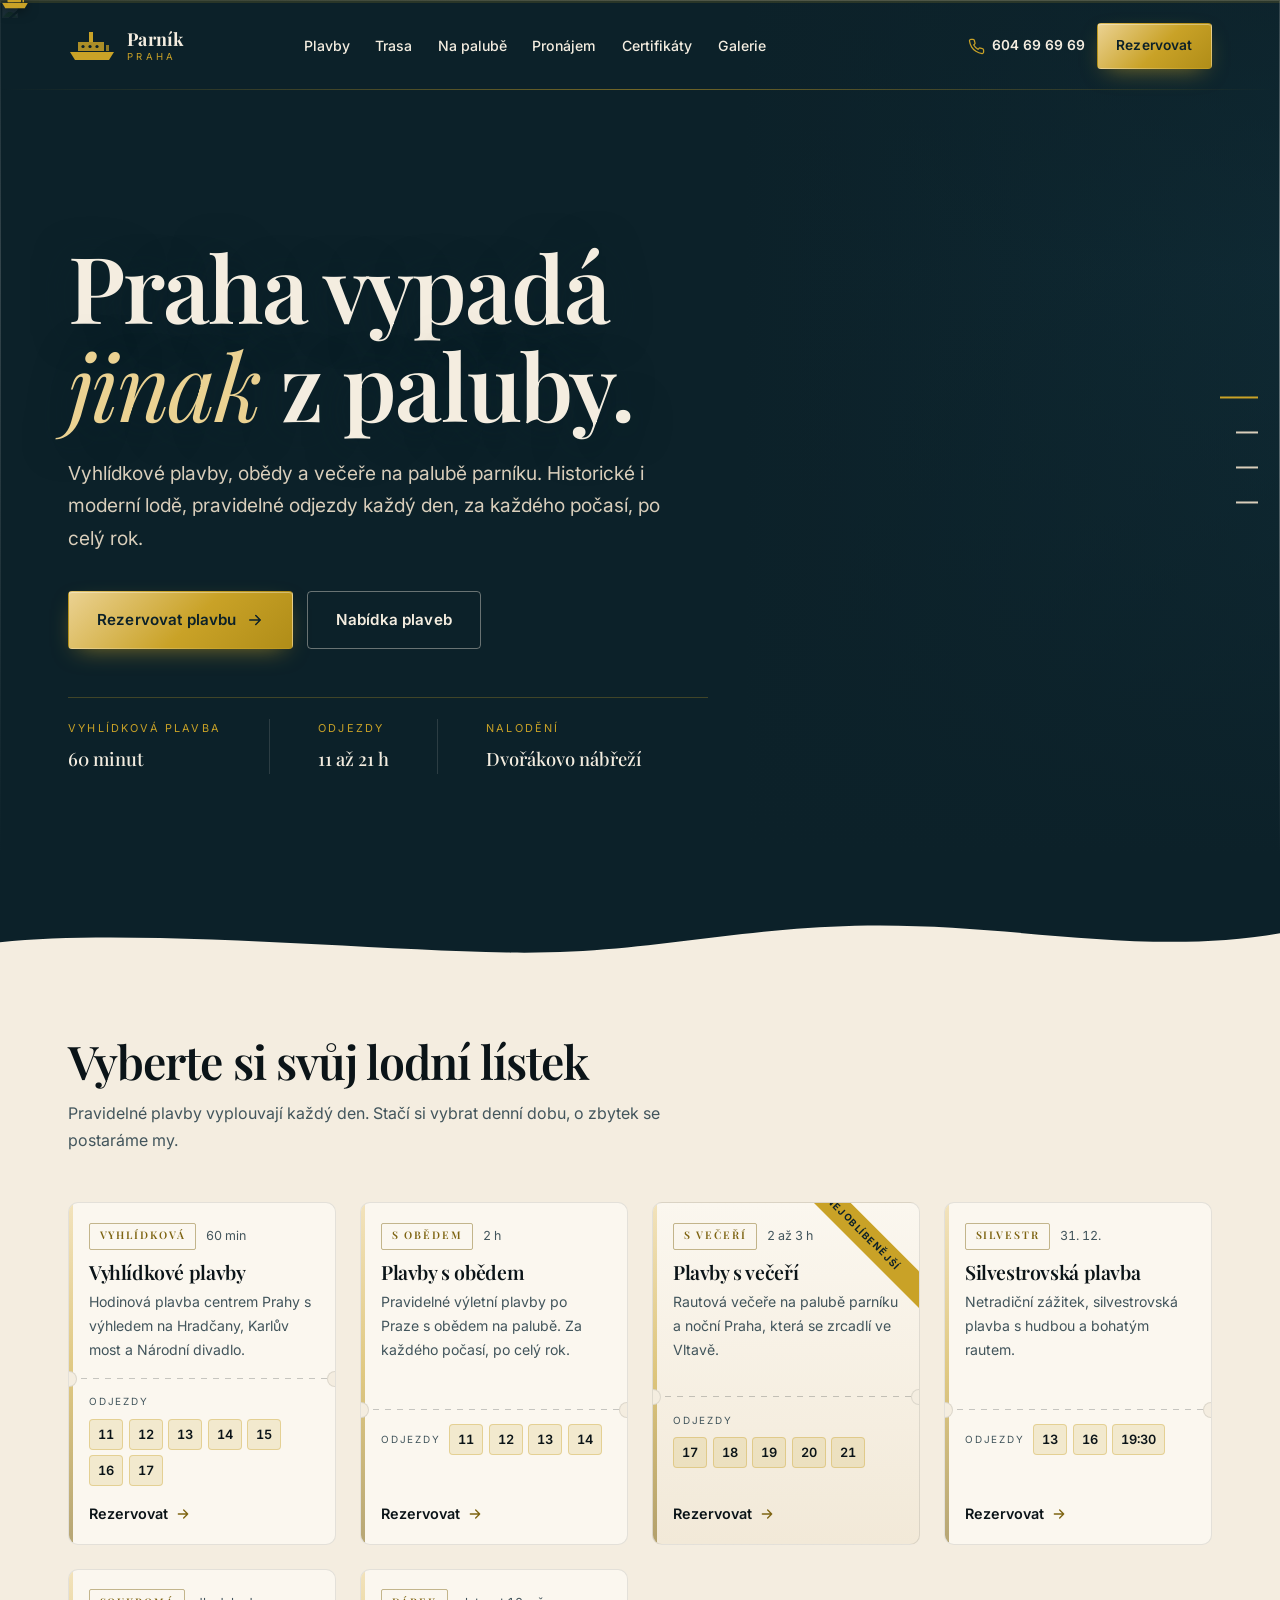
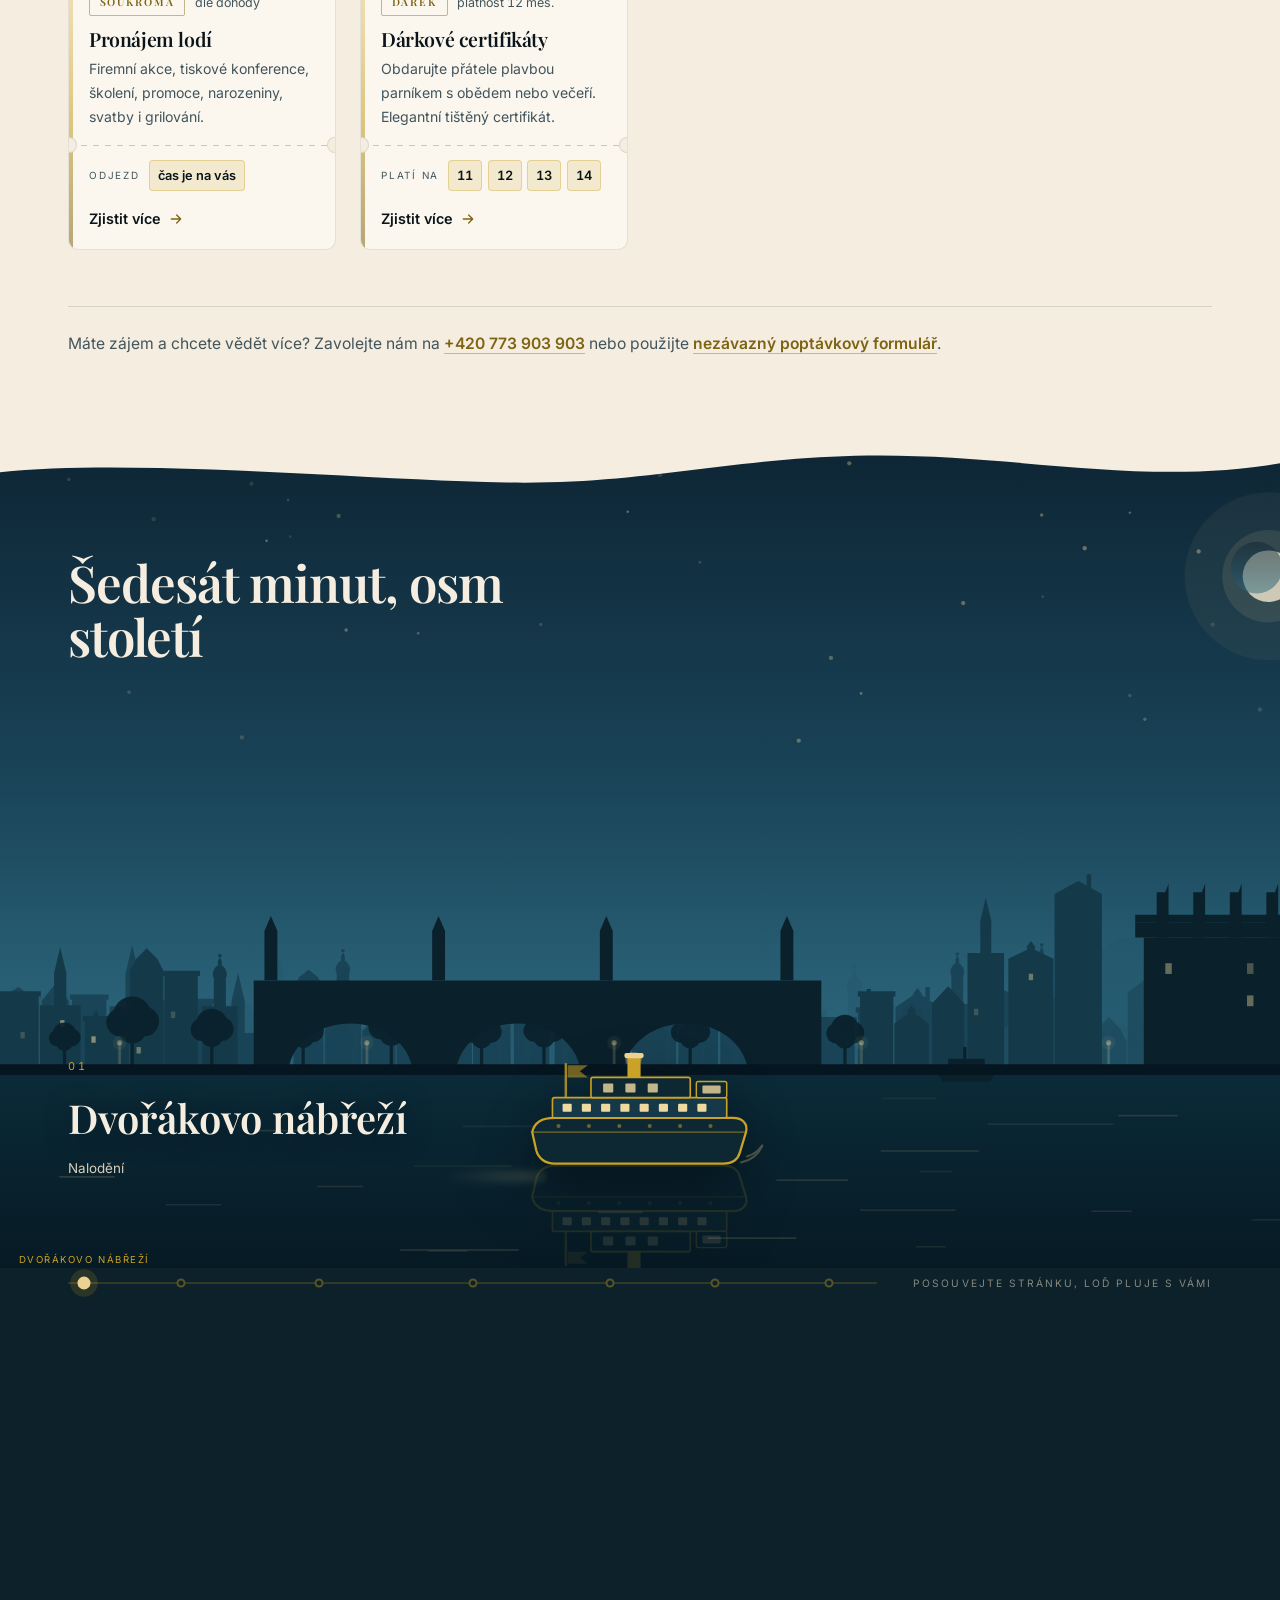
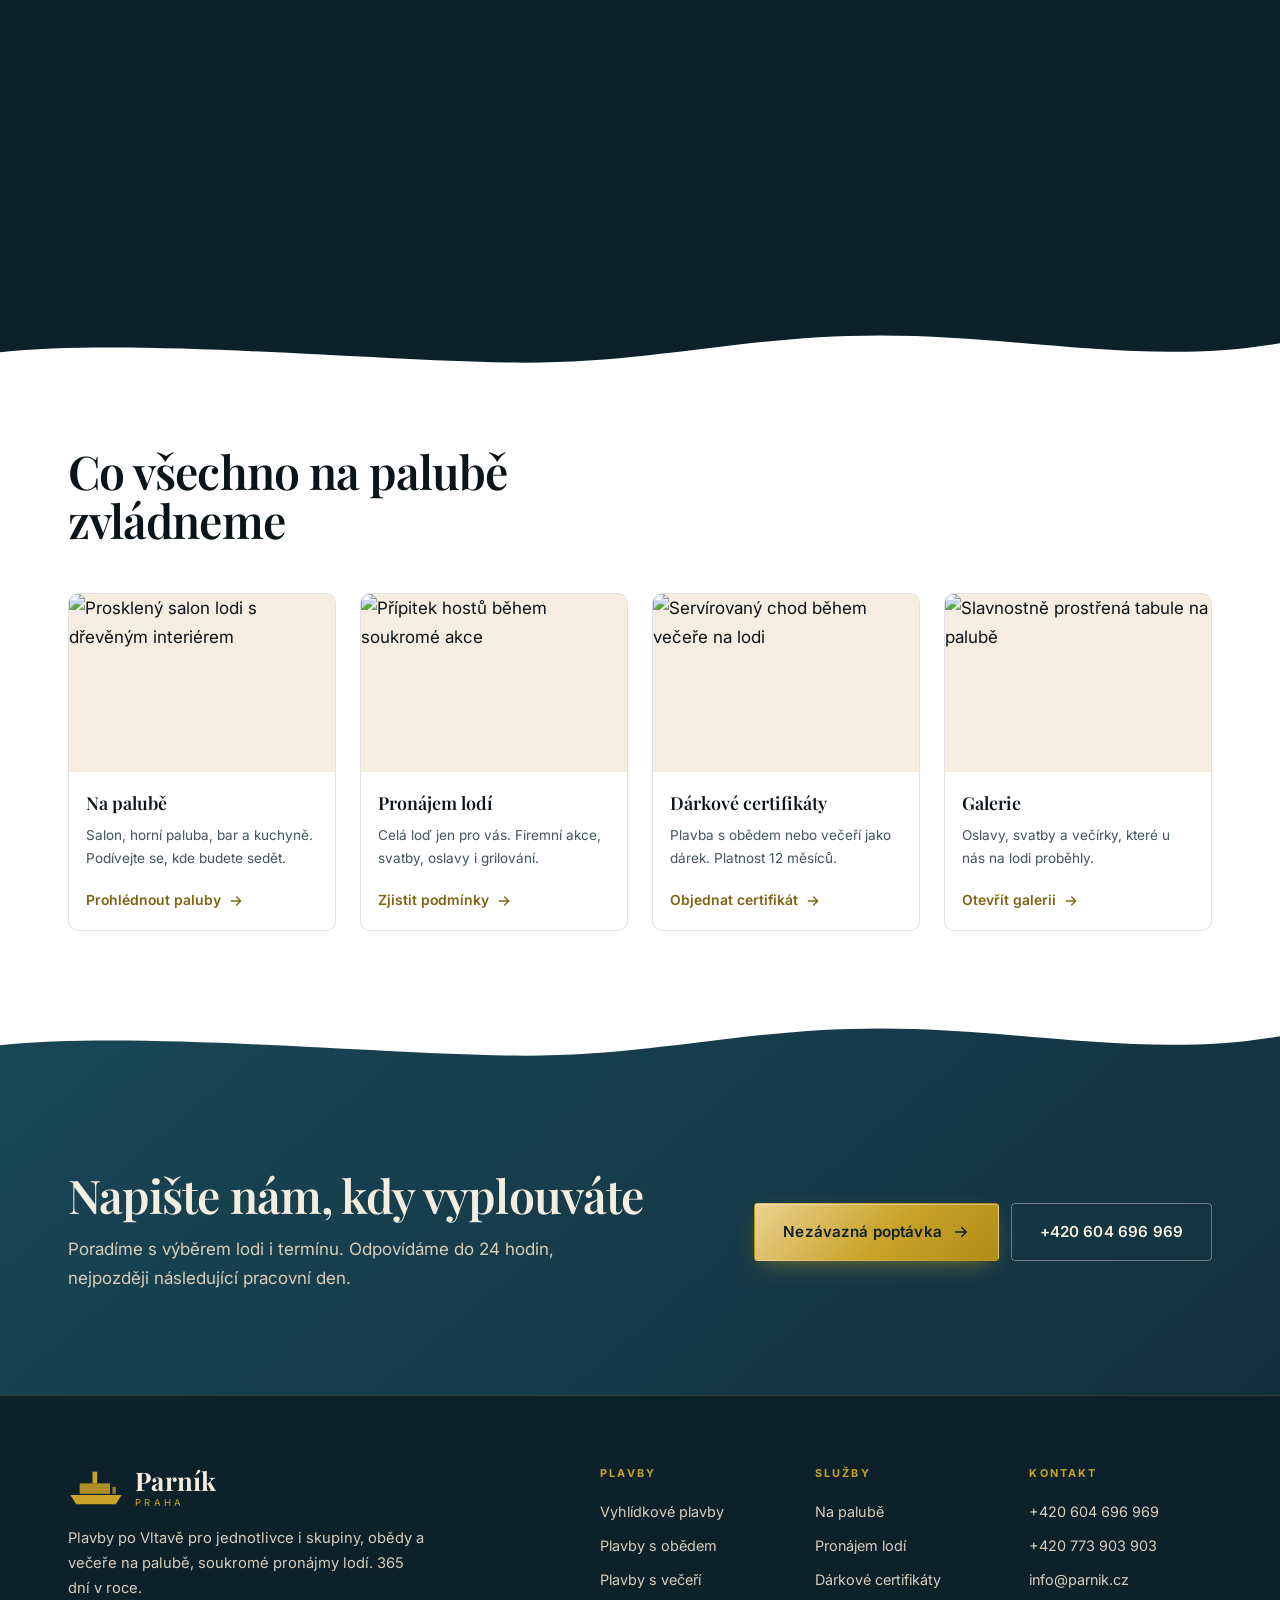
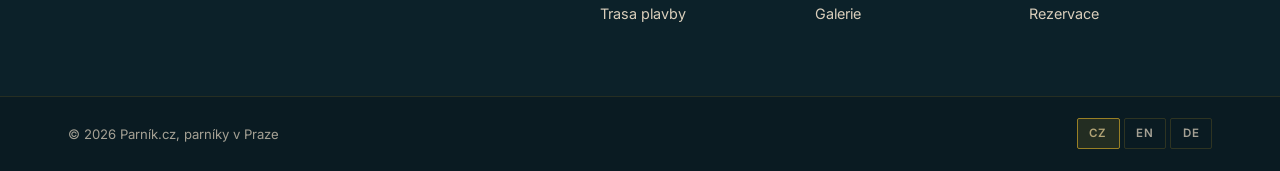
==== commit 1444df32: "Oprava odtrzenych tvaru v panoramatu Hlavni pricina byl smer vinuti cest. Telo domu se kresli nahoru" ====
--- a/index.html
+++ b/index.html
@@ -259,7 +259,7 @@
     </div>
 
     <div class="route__stage">
-      <div class="pano" data-depth="0.10"><svg viewBox="0 0 5200 780" preserveAspectRatio="xMinYMid meet" aria-hidden="true"><defs><linearGradient id="pSky" x1="0" y1="0" x2="0" y2="1"><stop offset="0%" stop-color="#0d2433"/><stop offset="52%" stop-color="#194256"/><stop offset="100%" stop-color="#2d6a80"/></linearGradient><linearGradient id="pHaze" x1="0" y1="0" x2="0" y2="1"><stop offset="0%" stop-color="#2b6076" stop-opacity="0"/><stop offset="100%" stop-color="#2b6076" stop-opacity=".55"/></linearGradient><linearGradient id="pWater" x1="0" y1="0" x2="0" y2="1"><stop offset="0%" stop-color="#0b2a38"/><stop offset="100%" stop-color="#061a24"/></linearGradient></defs><rect width="5200" height="600" fill="url(#pSky)"/><g fill="#F0D9A0"><circle cx="64" cy="46" r="1.6" opacity="0.16"/><circle cx="225" cy="286" r="2.0" opacity="0.18"/><circle cx="3939" cy="56" r="2.0" opacity="0.13"/><circle cx="315" cy="80" r="2.0" opacity="0.25"/><circle cx="2145" cy="299" r="1.2" opacity="0.15"/><circle cx="4005" cy="268" r="1.6" opacity="0.18"/><circle cx="1718" cy="118" r="1.2" opacity="0.18"/><circle cx="1128" cy="181" r="2.0" opacity="0.14"/><circle cx="268" cy="65" r="1.2" opacity="0.18"/><circle cx="4349" cy="297" r="1.2" opacity="0.14"/><circle cx="2762" cy="139" r="1.2" opacity="0.18"/><circle cx="2248" cy="119" r="1.6" opacity="0.30"/><circle cx="1140" cy="26" r="1.6" opacity="0.20"/><circle cx="2974" cy="152" r="2.0" opacity="0.35"/><circle cx="4999" cy="293" r="1.2" opacity="0.34"/><circle cx="1593" cy="64" r="2.0" opacity="0.38"/><circle cx="4359" cy="98" r="1.2" opacity="0.17"/><circle cx="4789" cy="186" r="2.0" opacity="0.39"/><circle cx="3482" cy="95" r="1.6" opacity="0.30"/><circle cx="5157" cy="70" r="1.6" opacity="0.18"/><circle cx="1736" cy="129" r="1.2" opacity="0.28"/><circle cx="614" cy="42" r="2.0" opacity="0.15"/><circle cx="1009" cy="110" r="2.0" opacity="0.40"/><circle cx="790" cy="31" r="2.0" opacity="0.34"/><circle cx="1446" cy="121" r="2.0" opacity="0.26"/><circle cx="3072" cy="258" r="1.6" opacity="0.16"/><circle cx="3771" cy="212" r="1.2" opacity="0.19"/><circle cx="3981" cy="296" r="1.6" opacity="0.19"/><circle cx="503" cy="181" r="1.6" opacity="0.17"/><circle cx="234" cy="50" r="2.0" opacity="0.13"/><circle cx="3193" cy="73" r="1.2" opacity="0.39"/><circle cx="4506" cy="211" r="2.0" opacity="0.25"/><circle cx="3614" cy="164" r="2.0" opacity="0.23"/><circle cx="2725" cy="219" r="1.6" opacity="0.21"/><circle cx="4260" cy="107" r="1.6" opacity="0.15"/><circle cx="4072" cy="227" r="1.6" opacity="0.31"/><circle cx="3015" cy="62" r="2.0" opacity="0.15"/><circle cx="2209" cy="54" r="1.6" opacity="0.37"/><circle cx="1065" cy="269" r="1.6" opacity="0.27"/><circle cx="1262" cy="237" r="2.0" opacity="0.38"/><circle cx="197" cy="149" r="1.6" opacity="0.19"/><circle cx="1051" cy="247" r="1.6" opacity="0.18"/><circle cx="174" cy="141" r="2.0" opacity="0.18"/><circle cx="1115" cy="113" r="2.0" opacity="0.39"/><circle cx="584" cy="76" r="1.2" opacity="0.37"/><circle cx="3607" cy="268" r="1.6" opacity="0.38"/><circle cx="1442" cy="66" r="1.2" opacity="0.14"/><circle cx="801" cy="245" r="1.2" opacity="0.39"/><circle cx="1442" cy="92" r="1.6" opacity="0.20"/><circle cx="4745" cy="180" r="1.6" opacity="0.37"/><circle cx="5041" cy="82" r="1.2" opacity="0.36"/><circle cx="2813" cy="105" r="1.2" opacity="0.31"/><circle cx="3681" cy="20" r="2.0" opacity="0.26"/><circle cx="1592" cy="148" r="1.6" opacity="0.21"/><circle cx="2016" cy="208" r="2.0" opacity="0.37"/><circle cx="3990" cy="28" r="2.0" opacity="0.19"/><circle cx="3670" cy="28" r="1.6" opacity="0.31"/><circle cx="1683" cy="295" r="2.0" opacity="0.14"/><circle cx="1291" cy="155" r="1.6" opacity="0.16"/><circle cx="248" cy="103" r="1.2" opacity="0.38"/><circle cx="1172" cy="260" r="2.0" opacity="0.16"/><circle cx="120" cy="244" r="1.6" opacity="0.20"/><circle cx="3945" cy="205" r="1.2" opacity="0.37"/><circle cx="4301" cy="222" r="1.6" opacity="0.19"/><circle cx="5164" cy="147" r="1.6" opacity="0.14"/><circle cx="2960" cy="274" r="1.6" opacity="0.29"/><circle cx="1051" cy="77" r="1.2" opacity="0.31"/><circle cx="4362" cy="25" r="2.0" opacity="0.24"/><circle cx="3909" cy="53" r="2.0" opacity="0.34"/><circle cx="4970" cy="162" r="1.6" opacity="0.24"/><circle cx="2892" cy="238" r="1.6" opacity="0.14"/><circle cx="4530" cy="102" r="2.0" opacity="0.36"/><circle cx="651" cy="123" r="1.2" opacity="0.20"/><circle cx="1772" cy="277" r="1.6" opacity="0.35"/><circle cx="3109" cy="249" r="1.6" opacity="0.22"/><circle cx="969" cy="79" r="1.6" opacity="0.35"/><circle cx="5019" cy="47" r="1.2" opacity="0.32"/><circle cx="1613" cy="204" r="1.6" opacity="0.24"/><circle cx="407" cy="41" r="2.0" opacity="0.36"/><circle cx="2479" cy="55" r="1.6" opacity="0.26"/><circle cx="322" cy="186" r="1.6" opacity="0.36"/><circle cx="1602" cy="31" r="1.6" opacity="0.15"/><circle cx="3677" cy="189" r="2.0" opacity="0.37"/><circle cx="2868" cy="183" r="1.2" opacity="0.19"/><circle cx="2834" cy="239" r="2.0" opacity="0.24"/><circle cx="1653" cy="187" r="2.0" opacity="0.19"/><circle cx="389" cy="189" r="1.2" opacity="0.31"/><circle cx="743" cy="289" r="2.0" opacity="0.35"/><circle cx="4523" cy="55" r="1.6" opacity="0.39"/><circle cx="896" cy="161" r="2.0" opacity="0.37"/><circle cx="1850" cy="125" r="1.2" opacity="0.35"/><circle cx="1747" cy="157" r="2.0" opacity="0.33"/><circle cx="3747" cy="152" r="1.6" opacity="0.17"/><circle cx="3681" cy="225" r="2.0" opacity="0.26"/><circle cx="4900" cy="52" r="1.2" opacity="0.33"/><circle cx="4715" cy="186" r="1.2" opacity="0.14"/><circle cx="98" cy="29" r="1.6" opacity="0.28"/><circle cx="1237" cy="120" r="1.6" opacity="0.20"/><circle cx="270" cy="99" r="1.2" opacity="0.14"/><circle cx="2101" cy="161" r="1.2" opacity="0.30"/><circle cx="1789" cy="169" r="1.6" opacity="0.39"/><circle cx="4481" cy="216" r="1.2" opacity="0.21"/><circle cx="1297" cy="263" r="2.0" opacity="0.25"/><circle cx="4033" cy="163" r="1.6" opacity="0.32"/><circle cx="4589" cy="61" r="1.6" opacity="0.32"/><circle cx="3285" cy="83" r="1.2" opacity="0.28"/><circle cx="773" cy="212" r="2.0" opacity="0.31"/><circle cx="4668" cy="94" r="1.2" opacity="0.26"/><circle cx="1789" cy="60" r="1.6" opacity="0.32"/><circle cx="4882" cy="93" r="1.6" opacity="0.31"/><circle cx="4963" cy="291" r="1.6" opacity="0.22"/><circle cx="3362" cy="71" r="1.6" opacity="0.28"/><circle cx="5103" cy="26" r="1.6" opacity="0.27"/><circle cx="2756" cy="184" r="1.6" opacity="0.24"/><circle cx="2656" cy="215" r="2.0" opacity="0.36"/><circle cx="3989" cy="154" r="2.0" opacity="0.33"/><circle cx="143" cy="83" r="2.0" opacity="0.13"/><circle cx="2047" cy="261" r="1.6" opacity="0.20"/><circle cx="2354" cy="59" r="2.0" opacity="0.19"/><circle cx="970" cy="155" r="1.2" opacity="0.16"/></g><g><circle cx="1180" cy="136" r="78" fill="#F0D9A0" opacity=".05"/><circle cx="1180" cy="136" r="43" fill="#F0D9A0" opacity=".1"/><circle cx="1180" cy="136" r="24" fill="#F8EDD2" opacity=".78"/><circle cx="1169" cy="128" r="24" fill="url(#pSky)" opacity=".5"/></g><rect y="420" width="5200" height="180" fill="url(#pHaze)"/><rect y="600" width="5200" height="180" fill="url(#pWater)"/></svg></div><div class="pano" data-depth="0.32"><svg viewBox="0 0 5200 780" preserveAspectRatio="xMinYMid meet" aria-hidden="true"><g fill="#2b6076" opacity=".26"><path d="M0 600 V567 l14 -13 l14 13 V600 ZM29 600 V559 l9 -16 l9 16 V600 ZM48 600 V577 h25 V600 ZM55.5 577 v-30 h10 v30 ZM55.5 547 l5 -21 l5 21 ZM77 600 V565 h30 V600 ZM87 565 v-30 h10 v30 ZM87 535 l5 -21 l5 21 ZM103.4 567 h4 v-14 h-4 ZM109 600 V566 l13.5 -11 l13.5 11 V600 ZM129.52 561.6 h4 v-10 h-4 ZM137 600 V571 l5.04 -12 l8.96 -11 l8.96 11 l5.04 12 V600 ZM168 600 V581 h19 V600 ZM172 581 v-26 h11 v26 ZM172 555 C169.25 549.5 173.375 543.45 177.5 542.35 C181.625 543.45 185.75 549.5 183 555 ZM175.74 542.68 h3.52 v-3.3 h-3.52 ZM175.85 539.38 l1.65 -3.74 l1.65 3.74 ZM176 535.64 v-2.42 h3v2.42 ZM188 600 V582 l3.24 -11 l5.76 -9 l5.76 9 l3.24 11 V600 ZM191.6 576.5 h4 v-10 h-4 ZM207 600 V576 l9.5 -13 l9.5 13 V600 ZM229 600 V581 h31 V600 ZM239 581 v-26 h11 v26 ZM239 555 C236.25 549.5 240.375 543.45 244.5 542.35 C248.625 543.45 252.75 549.5 250 555 ZM242.74 542.68 h3.52 v-3.3 h-3.52 ZM242.85 539.38 l1.65 -3.74 l1.65 3.74 ZM243 535.64 v-2.42 h3v2.42 ZM265 600 V553 l16 -16 l16 16 V600 ZM299 600 V583 h27 V600 ZM307 583 v-26 h11 v26 ZM307 557 C304.25 551.5 308.375 545.45 312.5 544.35 C316.625 545.45 320.75 551.5 318 557 ZM310.74 544.68 h3.52 v-3.3 h-3.52 ZM310.85 541.38 l1.65 -3.74 l1.65 3.74 ZM311 537.64 v-2.42 h3v2.42 ZM329 600 V569 h32 V600 ZM327 569 h36 v-5h-36 ZM353.32 571 h4 v-11 h-4 ZM366 600 V577 h27 V600 ZM364 577 h31 v-5h-31 ZM398 600 V579 h23 V600 ZM404 579 v-26 h11 v26 ZM404 553 C401.25 547.5 405.375 541.45 409.5 540.35 C413.625 541.45 417.75 547.5 415 553 ZM407.74 540.68 h3.52 v-3.3 h-3.52 ZM407.85 537.38 l1.65 -3.74 l1.65 3.74 ZM408 533.64 v-2.42 h3v2.42 ZM426 600 V566 h30 V600 ZM424 566 h34 v-5h-34 ZM460 600 V562 l13 -17 l13 17 V600 ZM479.76 555.2 h4 v-9 h-4 ZM488 600 V569 l15.5 -11 l15.5 11 V600 ZM521 600 V562 h28 V600 ZM529.5 562 v-26 h11 v26 ZM529.5 536 C526.75 530.5 530.875 524.45 535 523.35 C539.125 524.45 543.25 530.5 540.5 536 ZM533.24 523.68 h3.52 v-3.3 h-3.52 ZM533.35 520.38 l1.65 -3.74 l1.65 3.74 ZM533.5 516.64 v-2.42 h3v2.42 ZM552 600 V568 h18 V600 ZM550 568 h22 v-5h-22 ZM573 600 V561 l15 -14 l15 14 V600 ZM595.8 555.4 h4 v-14 h-4 ZM606 600 V575 h26 V600 ZM614 575 v-30 h10 v30 ZM614 545 l5 -21 l5 21 ZM634 600 V555 h26 V600 ZM632 555 h30 v-5h-30 ZM661 600 V565 h26 V600 ZM668.5 565 v-26 h11 v26 ZM668.5 539 C665.75 533.5 669.875 527.45 674 526.35 C678.125 527.45 682.25 533.5 679.5 539 ZM672.24 526.68 h3.52 v-3.3 h-3.52 ZM672.35 523.38 l1.65 -3.74 l1.65 3.74 ZM672.5 519.64 v-2.42 h3v2.42 ZM692 600 V568 l11.5 -17 l11.5 17 V600 ZM720 600 V571 h18 V600 ZM724 571 v-30 h10 v30 ZM724 541 l5 -21 l5 21 ZM741 600 V565 h19 V600 ZM745 565 v-26 h11 v26 ZM745 539 C742.25 533.5 746.375 527.45 750.5 526.35 C754.625 527.45 758.75 533.5 756 539 ZM748.74 526.68 h3.52 v-3.3 h-3.52 ZM748.85 523.38 l1.65 -3.74 l1.65 3.74 ZM749 519.64 v-2.42 h3v2.42 ZM764 600 V559 l9 -9 l9 9 V600 ZM787 600 V565 l13.5 -15 l13.5 15 V600 ZM818 600 V564 h24 V600 ZM824.5 564 v-26 h11 v26 ZM824.5 538 C821.75 532.5 825.875 526.45 830 525.35 C834.125 526.45 838.25 532.5 835.5 538 ZM828.24 525.68 h3.52 v-3.3 h-3.52 ZM828.35 522.38 l1.65 -3.74 l1.65 3.74 ZM828.5 518.64 v-2.42 h3v2.42 ZM843 600 V581 l13.5 -10 l13.5 10 V600 ZM874 600 V557 l3.42 -15 l6.08 -10 l6.08 10 l3.42 15 V600 ZM898 600 V578 l3.6 -11 l6.4 -10 l6.4 10 l3.6 11 V600 ZM922 600 V581 l5.04 -12 l8.96 -8 l8.96 8 l5.04 12 V600 ZM953 600 V578 h27 V600 ZM961 578 v-26 h11 v26 ZM961 552 C958.25 546.5 962.375 540.45 966.5 539.35 C970.625 540.45 974.75 546.5 972 552 ZM964.74 539.68 h3.52 v-3.3 h-3.52 ZM964.85 536.38 l1.65 -3.74 l1.65 3.74 ZM965 532.64 v-2.42 h3v2.42 ZM985 600 V575 h31 V600 ZM983 575 h35 v-5h-35 ZM1018 600 V566 h29 V600 ZM1016 566 h33 v-5h-33 ZM1051 600 V574 l5.04 -15 l8.96 -8 l8.96 8 l5.04 15 V600 ZM1084 600 V566 l13 -10 l13 10 V600 ZM1111 600 V555 l5.22 -12 l9.28 -8 l9.28 8 l5.22 12 V600 ZM1143 600 V558 l13 -11 l13 11 V600 ZM1171 600 V554 l14 -14 l14 14 V600 ZM1202 600 V554 l11 -10 l11 10 V600 ZM1206.4 550 h4 v-9 h-4 ZM1228 600 V569 h25 V600 ZM1226 569 h29 v-5h-29 ZM1256 600 V560 h22 V600 ZM1262 560 v-30 h10 v30 ZM1262 530 l5 -21 l5 21 ZM1282 600 V576 l11.5 -16 l11.5 16 V600 ZM1307 600 V562 h21 V600 ZM1305 562 h25 v-5h-25 ZM1333 600 V566 h27 V600 ZM1341 566 v-26 h11 v26 ZM1341 540 C1338.25 534.5 1342.38 528.45 1346.5 527.35 C1350.62 528.45 1354.75 534.5 1352 540 ZM1344.74 527.68 h3.52 v-3.3 h-3.52 ZM1344.85 524.38 l1.65 -3.74 l1.65 3.74 ZM1345 520.64 v-2.42 h3v2.42 ZM1365 600 V568 l5.58 -10 l9.92 -9 l9.92 9 l5.58 10 V600 ZM1371.2 563 h4 v-11 h-4 ZM1398 600 V553 h23 V600 ZM1404 553 v-26 h11 v26 ZM1404 527 C1401.25 521.5 1405.38 515.45 1409.5 514.35 C1413.62 515.45 1417.75 521.5 1415 527 ZM1407.74 514.68 h3.52 v-3.3 h-3.52 ZM1407.85 511.38 l1.65 -3.74 l1.65 3.74 ZM1408 507.64 v-2.42 h3v2.42 ZM1399.84 555 h4 v-10 h-4 ZM1423 600 V562 h18 V600 ZM1427 562 v-30 h10 v30 ZM1427 532 l5 -21 l5 21 ZM1442 600 V560 h28 V600 ZM1450.5 560 v-26 h11 v26 ZM1450.5 534 C1447.75 528.5 1451.88 522.45 1456 521.35 C1460.12 522.45 1464.25 528.5 1461.5 534 ZM1454.24 521.68 h3.52 v-3.3 h-3.52 ZM1454.35 518.38 l1.65 -3.74 l1.65 3.74 ZM1454.5 514.64 v-2.42 h3v2.42 ZM1474 600 V568 h25 V600 ZM1481 568 v-26 h11 v26 ZM1481 542 C1478.25 536.5 1482.38 530.45 1486.5 529.35 C1490.62 530.45 1494.75 536.5 1492 542 ZM1484.74 529.68 h3.52 v-3.3 h-3.52 ZM1484.85 526.38 l1.65 -3.74 l1.65 3.74 ZM1485 522.64 v-2.42 h3v2.42 ZM1502 600 V575 h20 V600 ZM1506.5 575 v-26 h11 v26 ZM1506.5 549 C1503.75 543.5 1507.88 537.45 1512 536.35 C1516.12 537.45 1520.25 543.5 1517.5 549 ZM1510.24 536.68 h3.52 v-3.3 h-3.52 ZM1510.35 533.38 l1.65 -3.74 l1.65 3.74 ZM1510.5 529.64 v-2.42 h3v2.42 ZM1525 600 V576 h27 V600 ZM1533.5 576 v-30 h10 v30 ZM1533.5 546 l5 -21 l5 21 ZM1554 600 V555 l13.5 -17 l13.5 17 V600 ZM1584 600 V579 l13 -17 l13 17 V600 ZM1614 600 V580 h25 V600 ZM1621.5 580 v-30 h10 v30 ZM1621.5 550 l5 -21 l5 21 ZM1644 600 V555 l11 -12 l11 12 V600 ZM1669 600 V584 h24 V600 ZM1667 584 h28 v-5h-28 ZM1698 600 V581 h22 V600 ZM1703.5 581 v-26 h11 v26 ZM1703.5 555 C1700.75 549.5 1704.88 543.45 1709 542.35 C1713.12 543.45 1717.25 549.5 1714.5 555 ZM1707.24 542.68 h3.52 v-3.3 h-3.52 ZM1707.35 539.38 l1.65 -3.74 l1.65 3.74 ZM1707.5 535.64 v-2.42 h3v2.42 ZM1724 600 V581 h28 V600 ZM1733 581 v-30 h10 v30 ZM1733 551 l5 -21 l5 21 ZM1755 600 V552 l16 -12 l16 12 V600 ZM1789 600 V569 l4.5 -16 l8 -8 l8 8 l4.5 16 V600 ZM1808 561 h4 v-12 h-4 ZM1816 600 V578 h30 V600 ZM1814 578 h34 v-5h-34 ZM1848 600 V573 h25 V600 ZM1846 573 h29 v-5h-29 ZM1876 600 V552 l9 -12 l9 12 V600 ZM1879.6 547.2 h4 v-16 h-4 ZM1899 600 V553 h29 V600 ZM1908 553 v-26 h11 v26 ZM1908 527 C1905.25 521.5 1909.38 515.45 1913.5 514.35 C1917.62 515.45 1921.75 521.5 1919 527 ZM1911.74 514.68 h3.52 v-3.3 h-3.52 ZM1911.85 511.38 l1.65 -3.74 l1.65 3.74 ZM1912 507.64 v-2.42 h3v2.42 ZM1932 600 V574 l14 -17 l14 17 V600 ZM1937.6 567.2 h4 v-9 h-4 ZM1964 600 V580 h25 V600 ZM1962 580 h29 v-5h-29 ZM1983 582 h4 v-10 h-4 ZM1991 600 V560 l10 -9 l10 9 V600 ZM2016 600 V579 l9.5 -10 l9.5 10 V600 ZM2037 600 V553 h27 V600 ZM2035 553 h31 v-5h-31 ZM2042.4 555 h4 v-15 h-4 ZM2069 600 V576 h28 V600 ZM2078 576 v-30 h10 v30 ZM2078 546 l5 -21 l5 21 ZM2102 600 V568 l5.58 -14 l9.92 -7 l9.92 7 l5.58 14 V600 ZM2134 600 V562 h25 V600 ZM2141.5 562 v-30 h10 v30 ZM2141.5 532 l5 -21 l5 21 ZM2162 600 V581 h31 V600 ZM2172.5 581 v-30 h10 v30 ZM2172.5 551 l5 -21 l5 21 ZM2198 600 V566 h31 V600 ZM2208.5 566 v-30 h10 v30 ZM2208.5 536 l5 -21 l5 21 ZM2225.28 568 h4 v-15 h-4 ZM2230 600 V563 l3.24 -12 l5.76 -8 l5.76 8 l3.24 12 V600 ZM2251 600 V584 l3.96 -15 l7.04 -7 l7.04 7 l3.96 15 V600 ZM2276 600 V556 h24 V600 ZM2283 556 v-30 h10 v30 ZM2283 526 l5 -21 l5 21 ZM2304 600 V569 l9.5 -10 l9.5 10 V600 ZM2307.8 565 h4 v-15 h-4 ZM2326 600 V555 l3.42 -11 l6.08 -9 l6.08 9 l3.42 11 V600 ZM2349 600 V567 h32 V600 ZM2360 567 v-30 h10 v30 ZM2360 537 l5 -21 l5 21 ZM2351.56 569 h4 v-11 h-4 ZM2382 600 V567 l3.96 -10 l7.04 -12 l7.04 12 l3.96 10 V600 ZM2407 600 V554 h19 V600 ZM2405 554 h23 v-5h-23 ZM2428 600 V569 h22 V600 ZM2426 569 h26 v-5h-26 ZM2451 600 V571 l3.42 -10 l6.08 -9 l6.08 9 l3.42 10 V600 ZM2474 600 V582 l14.5 -12 l14.5 12 V600 ZM2504 600 V554 h24 V600 ZM2502 554 h28 v-5h-28 ZM2530 600 V584 l5.22 -16 l9.28 -7 l9.28 7 l5.22 16 V600 ZM2561 600 V561 l10 -14 l10 14 V600 ZM2585 600 V557 l13 -15 l13 15 V600 ZM2616 600 V579 h23 V600 ZM2614 579 h27 v-5h-27 ZM2640 600 V571 l9 -16 l9 16 V600 ZM2661 600 V582 l10 -9 l10 9 V600 ZM2676.2 578.4 h4 v-12 h-4 ZM2683 600 V584 h24 V600 ZM2681 584 h28 v-5h-28 ZM2711 600 V568 l11.5 -9 l11.5 9 V600 ZM2735 600 V584 h20 V600 ZM2740 584 v-30 h10 v30 ZM2740 554 l5 -21 l5 21 ZM2736.6 586 h4 v-15 h-4 ZM2758 600 V569 l10 -16 l10 16 V600 ZM2783 600 V563 l10.5 -9 l10.5 9 V600 ZM2808 600 V559 l9 -17 l9 17 V600 ZM2831 600 V572 h20 V600 ZM2829 572 h24 v-5h-24 ZM2853 600 V584 l15.5 -12 l15.5 12 V600 ZM2885 600 V573 l5.76 -13 l10.24 -7 l10.24 7 l5.76 13 V600 ZM2891.4 566.5 h4 v-16 h-4 ZM2921 600 V576 h19 V600 ZM2925 576 v-26 h11 v26 ZM2925 550 C2922.25 544.5 2926.38 538.45 2930.5 537.35 C2934.62 538.45 2938.75 544.5 2936 550 ZM2928.74 537.68 h3.52 v-3.3 h-3.52 ZM2928.85 534.38 l1.65 -3.74 l1.65 3.74 ZM2929 530.64 v-2.42 h3v2.42 ZM2941 600 V583 l3.24 -12 l5.76 -12 l5.76 12 l3.24 12 V600 ZM2962 600 V570 h27 V600 ZM2960 570 h31 v-5h-31 ZM2967.4 572 h4 v-13 h-4 ZM2994 600 V581 l12 -17 l12 17 V600 ZM3012.24 574.2 h4 v-16 h-4 ZM3020 600 V563 l12 -16 l12 16 V600 ZM3038.24 556.6 h4 v-16 h-4 ZM3048 600 V575 h20 V600 ZM3046 575 h24 v-5h-24 ZM3071 600 V569 h31 V600 ZM3081 569 v-26 h11 v26 ZM3081 543 C3078.25 537.5 3082.38 531.45 3086.5 530.35 C3090.62 531.45 3094.75 537.5 3092 543 ZM3084.74 530.68 h3.52 v-3.3 h-3.52 ZM3084.85 527.38 l1.65 -3.74 l1.65 3.74 ZM3085 523.64 v-2.42 h3v2.42 ZM3103 600 V582 h32 V600 ZM3114 582 v-30 h10 v30 ZM3114 552 l5 -21 l5 21 ZM3140 600 V574 l3.42 -10 l6.08 -9 l6.08 9 l3.42 10 V600 ZM3163 600 V560 h28 V600 ZM3171.5 560 v-26 h11 v26 ZM3171.5 534 C3168.75 528.5 3172.88 522.45 3177 521.35 C3181.12 522.45 3185.25 528.5 3182.5 534 ZM3175.24 521.68 h3.52 v-3.3 h-3.52 ZM3175.35 518.38 l1.65 -3.74 l1.65 3.74 ZM3175.5 514.64 v-2.42 h3v2.42 ZM3193 600 V559 l3.78 -14 l6.72 -9 l6.72 9 l3.78 14 V600 ZM3215 600 V574 l12.5 -11 l12.5 11 V600 ZM3242 600 V557 h21 V600 ZM3247 557 v-26 h11 v26 ZM3247 531 C3244.25 525.5 3248.38 519.45 3252.5 518.35 C3256.62 519.45 3260.75 525.5 3258 531 ZM3250.74 518.68 h3.52 v-3.3 h-3.52 ZM3250.85 515.38 l1.65 -3.74 l1.65 3.74 ZM3251 511.64 v-2.42 h3v2.42 ZM3267 600 V584 h32 V600 ZM3265 584 h36 v-5h-36 ZM3300 600 V554 h25 V600 ZM3298 554 h29 v-5h-29 ZM3328 600 V552 h25 V600 ZM3335 552 v-26 h11 v26 ZM3335 526 C3332.25 520.5 3336.38 514.45 3340.5 513.35 C3344.62 514.45 3348.75 520.5 3346 526 ZM3338.74 513.68 h3.52 v-3.3 h-3.52 ZM3338.85 510.38 l1.65 -3.74 l1.65 3.74 ZM3339 506.64 v-2.42 h3v2.42 ZM3330 554 h4 v-10 h-4 ZM3358 600 V552 l5.22 -10 l9.28 -8 l9.28 8 l5.22 10 V600 ZM3390 600 V584 h30 V600 ZM3388 584 h34 v-5h-34 ZM3422 600 V574 l5.04 -10 l8.96 -7 l8.96 7 l5.04 10 V600 ZM3427.6 569 h4 v-10 h-4 ZM3453 600 V555 h20 V600 ZM3457.5 555 v-26 h11 v26 ZM3457.5 529 C3454.75 523.5 3458.88 517.45 3463 516.35 C3467.12 517.45 3471.25 523.5 3468.5 529 ZM3461.24 516.68 h3.52 v-3.3 h-3.52 ZM3461.35 513.38 l1.65 -3.74 l1.65 3.74 ZM3461.5 509.64 v-2.42 h3v2.42 ZM3474 600 V558 l12.5 -9 l12.5 9 V600 ZM3502 600 V563 l10 -10 l10 10 V600 ZM3506 559 h4 v-9 h-4 ZM3523 600 V559 l13 -12 l13 12 V600 ZM3550 600 V572 l5.04 -14 l8.96 -8 l8.96 8 l5.04 14 V600 ZM3582 600 V579 l5.58 -14 l9.92 -7 l9.92 7 l5.58 14 V600 ZM3617 600 V560 l16 -13 l16 13 V600 ZM3652 600 V584 l4.68 -10 l8.32 -9 l8.32 9 l4.68 10 V600 ZM3682 600 V579 l10 -15 l10 15 V600 ZM3697.2 573 h4 v-12 h-4 ZM3707 600 V555 h28 V600 ZM3705 555 h32 v-5h-32 ZM3740 600 V573 h24 V600 ZM3746.5 573 v-26 h11 v26 ZM3746.5 547 C3743.75 541.5 3747.88 535.45 3752 534.35 C3756.12 535.45 3760.25 541.5 3757.5 547 ZM3750.24 534.68 h3.52 v-3.3 h-3.52 ZM3750.35 531.38 l1.65 -3.74 l1.65 3.74 ZM3750.5 527.64 v-2.42 h3v2.42 ZM3765 600 V560 h23 V600 ZM3763 560 h27 v-5h-27 ZM3789 600 V577 l13.5 -13 l13.5 13 V600 ZM3794.4 571.8 h4 v-13 h-4 ZM3819 600 V566 l15 -16 l15 16 V600 ZM3841.8 559.6 h4 v-10 h-4 ZM3852 600 V560 h31 V600 ZM3862 560 v-26 h11 v26 ZM3862 534 C3859.25 528.5 3863.38 522.45 3867.5 521.35 C3871.62 522.45 3875.75 528.5 3873 534 ZM3865.74 521.68 h3.52 v-3.3 h-3.52 ZM3865.85 518.38 l1.65 -3.74 l1.65 3.74 ZM3866 514.64 v-2.42 h3v2.42 ZM3879.28 562 h4 v-11 h-4 ZM3885 600 V554 l5.4 -11 l9.6 -9 l9.6 9 l5.4 11 V600 ZM3918 600 V560 h23 V600 ZM3916 560 h27 v-5h-27 ZM3942 600 V552 h25 V600 ZM3940 552 h29 v-5h-29 ZM3970 600 V559 l5.58 -13 l9.92 -10 l9.92 10 l5.58 13 V600 ZM3993.56 552.5 h4 v-16 h-4 ZM4002 600 V554 l10 -13 l10 13 V600 ZM4023 600 V582 l13 -11 l13 11 V600 ZM4028.2 577.6 h4 v-12 h-4 ZM4050 600 V582 h28 V600 ZM4048 582 h32 v-5h-32 ZM4080 600 V569 h22 V600 ZM4078 569 h26 v-5h-26 ZM4084.4 571 h4 v-12 h-4 ZM4107 600 V578 h22 V600 ZM4113 578 v-30 h10 v30 ZM4113 548 l5 -21 l5 21 ZM4126.36 580 h4 v-14 h-4 ZM4134 600 V556 h23 V600 ZM4140 556 v-26 h11 v26 ZM4140 530 C4137.25 524.5 4141.38 518.45 4145.5 517.35 C4149.62 518.45 4153.75 524.5 4151 530 ZM4143.74 517.68 h3.52 v-3.3 h-3.52 ZM4143.85 514.38 l1.65 -3.74 l1.65 3.74 ZM4144 510.64 v-2.42 h3v2.42 ZM4161 600 V568 h21 V600 ZM4159 568 h25 v-5h-25 ZM4184 600 V555 l10 -13 l10 13 V600 ZM4199.2 549.8 h4 v-14 h-4 ZM4209 600 V574 l15.5 -13 l15.5 13 V600 ZM4241 600 V564 l5.58 -16 l9.92 -8 l9.92 8 l5.58 16 V600 ZM4277 600 V555 h25 V600 ZM4284 555 v-26 h11 v26 ZM4284 529 C4281.25 523.5 4285.38 517.45 4289.5 516.35 C4293.62 517.45 4297.75 523.5 4295 529 ZM4287.74 516.68 h3.52 v-3.3 h-3.52 ZM4287.85 513.38 l1.65 -3.74 l1.65 3.74 ZM4288 509.64 v-2.42 h3v2.42 ZM4299 557 h4 v-9 h-4 ZM4307 600 V573 l14.5 -16 l14.5 16 V600 ZM4340 600 V575 l4.32 -12 l7.68 -8 l7.68 8 l4.32 12 V600 ZM4369 600 V557 l11 -17 l11 17 V600 ZM4393 600 V557 h18 V600 ZM4396.5 557 v-26 h11 v26 ZM4396.5 531 C4393.75 525.5 4397.88 519.45 4402 518.35 C4406.12 519.45 4410.25 525.5 4407.5 531 ZM4400.24 518.68 h3.52 v-3.3 h-3.52 ZM4400.35 515.38 l1.65 -3.74 l1.65 3.74 ZM4400.5 511.64 v-2.42 h3v2.42 ZM4416 600 V584 l9 -13 l9 13 V600 ZM4435 600 V576 l16 -10 l16 10 V600 ZM4471 600 V567 h22 V600 ZM4476.5 567 v-26 h11 v26 ZM4476.5 541 C4473.75 535.5 4477.88 529.45 4482 528.35 C4486.12 529.45 4490.25 535.5 4487.5 541 ZM4480.24 528.68 h3.52 v-3.3 h-3.52 ZM4480.35 525.38 l1.65 -3.74 l1.65 3.74 ZM4480.5 521.64 v-2.42 h3v2.42 ZM4498 600 V560 l14.5 -16 l14.5 16 V600 ZM4503.8 553.6 h4 v-15 h-4 ZM4530 600 V576 l15.5 -9 l15.5 9 V600 ZM4564 600 V562 h22 V600 ZM4562 562 h26 v-5h-26 ZM4588 600 V575 h24 V600 ZM4594.5 575 v-26 h11 v26 ZM4594.5 549 C4591.75 543.5 4595.88 537.45 4600 536.35 C4604.12 537.45 4608.25 543.5 4605.5 549 ZM4598.24 536.68 h3.52 v-3.3 h-3.52 ZM4598.35 533.38 l1.65 -3.74 l1.65 3.74 ZM4598.5 529.64 v-2.42 h3v2.42 ZM4617 600 V584 h19 V600 ZM4621.5 584 v-30 h10 v30 ZM4621.5 554 l5 -21 l5 21 ZM4638 600 V552 h32 V600 ZM4648.5 552 v-26 h11 v26 ZM4648.5 526 C4645.75 520.5 4649.88 514.45 4654 513.35 C4658.12 514.45 4662.25 520.5 4659.5 526 ZM4652.24 513.68 h3.52 v-3.3 h-3.52 ZM4652.35 510.38 l1.65 -3.74 l1.65 3.74 ZM4652.5 506.64 v-2.42 h3v2.42 ZM4666.16 554 h4 v-12 h-4 ZM4675 600 V554 l5.04 -16 l8.96 -12 l8.96 12 l5.04 16 V600 ZM4707 600 V558 h31 V600 ZM4717 558 v-26 h11 v26 ZM4717 532 C4714.25 526.5 4718.38 520.45 4722.5 519.35 C4726.62 520.45 4730.75 526.5 4728 532 ZM4720.74 519.68 h3.52 v-3.3 h-3.52 ZM4720.85 516.38 l1.65 -3.74 l1.65 3.74 ZM4721 512.64 v-2.42 h3v2.42 ZM4740 600 V557 l5.04 -14 l8.96 -9 l8.96 9 l5.04 14 V600 ZM4769 600 V579 h22 V600 ZM4774.5 579 v-26 h11 v26 ZM4774.5 553 C4771.75 547.5 4775.88 541.45 4780 540.35 C4784.12 541.45 4788.25 547.5 4785.5 553 ZM4778.24 540.68 h3.52 v-3.3 h-3.52 ZM4778.35 537.38 l1.65 -3.74 l1.65 3.74 ZM4778.5 533.64 v-2.42 h3v2.42 ZM4770.76 581 h4 v-11 h-4 ZM4793 600 V552 h29 V600 ZM4802.5 552 v-30 h10 v30 ZM4802.5 522 l5 -21 l5 21 ZM4826 600 V578 l5.76 -14 l10.24 -7 l10.24 7 l5.76 14 V600 ZM4850.32 571 h4 v-11 h-4 ZM4859 600 V571 l3.6 -13 l6.4 -12 l6.4 12 l3.6 13 V600 ZM4880 600 V580 h18 V600 ZM4884 580 v-30 h10 v30 ZM4884 550 l5 -21 l5 21 ZM4895.84 582 h4 v-9 h-4 ZM4903 600 V562 h19 V600 ZM4907 562 v-26 h11 v26 ZM4907 536 C4904.25 530.5 4908.38 524.45 4912.5 523.35 C4916.62 524.45 4920.75 530.5 4918 536 ZM4910.74 523.68 h3.52 v-3.3 h-3.52 ZM4910.85 520.38 l1.65 -3.74 l1.65 3.74 ZM4911 516.64 v-2.42 h3v2.42 ZM4926 600 V566 l16 -12 l16 12 V600 ZM4950.32 561.2 h4 v-16 h-4 ZM4963 600 V553 l11.5 -10 l11.5 10 V600 ZM4967.6 549 h4 v-9 h-4 ZM4991 600 V562 l5.04 -14 l8.96 -11 l8.96 11 l5.04 14 V600 ZM5012.28 555 h4 v-15 h-4 ZM5024 600 V579 l12 -14 l12 14 V600 ZM5050 600 V568 h26 V600 ZM5048 568 h30 v-5h-30 ZM5055.2 570 h4 v-12 h-4 ZM5079 600 V580 h26 V600 ZM5086.5 580 v-26 h11 v26 ZM5086.5 554 C5083.75 548.5 5087.88 542.45 5092 541.35 C5096.12 542.45 5100.25 548.5 5097.5 554 ZM5090.24 541.68 h3.52 v-3.3 h-3.52 ZM5090.35 538.38 l1.65 -3.74 l1.65 3.74 ZM5090.5 534.64 v-2.42 h3v2.42 ZM5110 600 V567 h25 V600 ZM5117.5 567 v-30 h10 v30 ZM5117.5 537 l5 -21 l5 21 ZM5139 600 V581 h30 V600 ZM5149 581 v-30 h10 v30 ZM5149 551 l5 -21 l5 21 ZM5171 600 V583 h29 V600 ZM5180.5 583 v-30 h10 v30 ZM5180.5 553 l5 -21 l5 21 Z"/></g><g fill="#22566a" opacity=".38"><path d="M0 600 V568 h24 V600 ZM7 568 v-30 h10 v30 ZM7 538 l5 -21 l5 21 ZM27 600 V541 l11.5 -14 l11.5 14 V600 ZM44.48 535.4 h4 v-13 h-4 ZM52 600 V569 h21 V600 ZM57 569 v-26 h11 v26 ZM57 543 C54.25 537.5 58.375 531.45 62.5 530.35 C66.625 531.45 70.75 537.5 68 543 ZM60.74 530.68 h3.52 v-3.3 h-3.52 ZM60.85 527.38 l1.65 -3.74 l1.65 3.74 ZM61 523.64 v-2.42 h3v2.42 ZM53.68 571 h4 v-15 h-4 ZM78 600 V578 l4.32 -12 l7.68 -10 l7.68 10 l4.32 12 V600 ZM107 600 V571 l5.58 -13 l9.92 -11 l9.92 11 l5.58 13 V600 ZM140 600 V557 l13 -14 l13 14 V600 ZM159.76 551.4 h4 v-10 h-4 ZM169 600 V550 l17 -14 l17 14 V600 ZM194.84 544.4 h4 v-12 h-4 ZM204 600 V553 l6.48 -16 l11.52 -12 l11.52 12 l6.48 16 V600 ZM211.2 545 h4 v-10 h-4 ZM242 600 V544 h36 V600 ZM254.6 544 v-30 h10.8 v30 ZM254.6 514 l5.4 -22.68 l5.4 22.68 ZM280 600 V570 h22 V600 ZM286 570 v-30 h10 v30 ZM286 540 l5 -21 l5 21 ZM304 600 V564 l12 -12 l12 12 V600 ZM322.24 559.2 h4 v-9 h-4 ZM333 600 V560 l16 -14 l16 14 V600 ZM345.5 555.1 v-7h7 v7 ZM344.5 548.1 l4.5 -6 l4.5 6 ZM366 600 V548 l14.5 -16 l14.5 16 V600 ZM388.04 541.6 h4 v-12 h-4 ZM400 600 V574 h32 V600 ZM398 574 h36 v-5h-36 ZM437 600 V570 l4.86 -10 l8.64 -11 l8.64 11 l4.86 10 V600 ZM467 600 V559 l11 -9 l11 9 V600 ZM493 600 V541 l15 -9 l15 9 V600 ZM528 600 V552 h31 V600 ZM526 552 h35 v-5h-35 ZM562 600 V547 h20 V600 ZM560 547 h24 v-5h-24 ZM587 600 V553 l16.5 -11 l16.5 11 V600 ZM600 549.15 v-7h7 v7 ZM599 542.15 l4.5 -6 l4.5 6 ZM623 600 V540 l5.22 -14 l9.28 -10 l9.28 10 l5.22 14 V600 ZM645.04 533 h4 v-14 h-4 ZM656 600 V549 l13.5 -13 l13.5 13 V600 ZM688 600 V547 l14 -11 l14 11 V600 ZM717 600 V555 h26 V600 ZM725 555 v-30 h10 v30 ZM725 525 l5 -21 l5 21 ZM744 600 V551 l15.5 -10 l15.5 10 V600 ZM767.56 547 h4 v-9 h-4 ZM777 600 V548 h36 V600 ZM788.88 548 v-26 h12.24 v26 ZM788.88 522 C785.82 515.88 790.41 509.148 795 507.924 C799.59 509.148 804.18 515.88 801.12 522 ZM793.042 508.291 h3.9168 v-3.672 h-3.9168 ZM793.164 504.619 l1.836 -4.1616 l1.836 4.1616 ZM793.5 500.458 v-2.6928 h3v2.6928 ZM808.68 550 h4 v-10 h-4 ZM814 600 V557 l10 -15 l10 15 V600 ZM835 600 V553 l4.86 -14 l8.64 -7 l8.64 7 l4.86 14 V600 ZM867 600 V568 l17 -17 l17 17 V600 ZM904 600 V570 h22 V600 ZM902 570 h26 v-5h-26 ZM928 600 V567 l12.5 -14 l12.5 14 V600 ZM933 561.4 h4 v-10 h-4 ZM956 600 V543 l12.5 -10 l12.5 10 V600 ZM986 600 V562 h36 V600 ZM998.6 562 v-30 h10.8 v30 ZM998.6 532 l5.4 -22.68 l5.4 22.68 ZM1027 600 V566 l16 -16 l16 16 V600 ZM1062 600 V557 h25 V600 ZM1060 557 h29 v-5h-29 ZM1092 600 V546 l16 -13 l16 13 V600 ZM1126 600 V559 l12 -10 l12 10 V600 ZM1155 600 V568 l5.4 -13 l9.6 -8 l9.6 8 l5.4 13 V600 ZM1190 600 V551 l12 -13 l12 13 V600 ZM1218 600 V564 h27 V600 ZM1216 564 h31 v-5h-31 ZM1238.52 566 h4 v-14 h-4 ZM1246 600 V560 l14 -10 l14 10 V600 ZM1279 600 V545 h25 V600 ZM1286 545 v-26 h11 v26 ZM1286 519 C1283.25 513.5 1287.38 507.45 1291.5 506.35 C1295.62 507.45 1299.75 513.5 1297 519 ZM1289.74 506.68 h3.52 v-3.3 h-3.52 ZM1289.85 503.38 l1.65 -3.74 l1.65 3.74 ZM1290 499.64 v-2.42 h3v2.42 ZM1306 600 V545 l6.12 -10 l10.88 -12 l10.88 12 l6.12 10 V600 ZM1343 600 V551 l15.5 -10 l15.5 10 V600 ZM1377 600 V578 h22 V600 ZM1382.5 578 v-26 h11 v26 ZM1382.5 552 C1379.75 546.5 1383.88 540.45 1388 539.35 C1392.12 540.45 1396.25 546.5 1393.5 552 ZM1386.24 539.68 h3.52 v-3.3 h-3.52 ZM1386.35 536.38 l1.65 -3.74 l1.65 3.74 ZM1386.5 532.64 v-2.42 h3v2.42 ZM1400 600 V563 h22 V600 ZM1406 563 v-30 h10 v30 ZM1406 533 l5 -21 l5 21 ZM1425 600 V572 l4.86 -13 l8.64 -11 l8.64 11 l4.86 13 V600 ZM1457 600 V559 h35 V600 ZM1469.25 559 v-30 h10.5 v30 ZM1469.25 529 l5.25 -22.05 l5.25 22.05 ZM1497 600 V554 l18 -10 l18 10 V600 ZM1511.5 550.5 v-7h7 v7 ZM1510.5 543.5 l4.5 -6 l4.5 6 ZM1537 600 V567 h34 V600 ZM1535 567 h38 v-5h-38 ZM1574 600 V553 h24 V600 ZM1572 553 h28 v-5h-28 ZM1599 600 V569 l15 -13 l15 13 V600 ZM1632 600 V538 h31 V600 ZM1642 538 v-26 h11 v26 ZM1642 512 C1639.25 506.5 1643.38 500.45 1647.5 499.35 C1651.62 500.45 1655.75 506.5 1653 512 ZM1645.74 499.68 h3.52 v-3.3 h-3.52 ZM1645.85 496.38 l1.65 -3.74 l1.65 3.74 ZM1646 492.64 v-2.42 h3v2.42 ZM1664 600 V571 l11.5 -12 l11.5 12 V600 ZM1692 600 V565 h33 V600 ZM1690 565 h37 v-5h-37 ZM1728 600 V557 l13 -16 l13 16 V600 ZM1755 600 V562 h31 V600 ZM1753 562 h35 v-5h-35 ZM1789 600 V551 l10.5 -13 l10.5 13 V600 ZM1812 600 V554 l5.22 -14 l9.28 -8 l9.28 8 l5.22 14 V600 ZM1834.04 547 h4 v-15 h-4 ZM1842 600 V546 l16.5 -14 l16.5 14 V600 ZM1876 600 V573 l17 -12 l17 12 V600 ZM1889.5 568.8 v-7h7 v7 ZM1888.5 561.8 l4.5 -6 l4.5 6 ZM1914 600 V543 l13.5 -10 l13.5 10 V600 ZM1919.4 539 h4 v-13 h-4 ZM1945 600 V538 l15.5 -9 l15.5 9 V600 ZM1981 600 V539 l14 -11 l14 11 V600 ZM2010 600 V557 h31 V600 ZM2020 557 v-26 h11 v26 ZM2020 531 C2017.25 525.5 2021.38 519.45 2025.5 518.35 C2029.62 519.45 2033.75 525.5 2031 531 ZM2023.74 518.68 h3.52 v-3.3 h-3.52 ZM2023.85 515.38 l1.65 -3.74 l1.65 3.74 ZM2024 511.64 v-2.42 h3v2.42 ZM2042 600 V540 l3.96 -16 l7.04 -11 l7.04 11 l3.96 16 V600 ZM2066 600 V540 h36 V600 ZM2064 540 h40 v-5h-40 ZM2106 600 V545 l16.5 -11 l16.5 11 V600 ZM2131.08 540.6 h4 v-14 h-4 ZM2142 600 V550 h23 V600 ZM2140 550 h27 v-5h-27 ZM2167 600 V557 l17 -11 l17 11 V600 ZM2180.5 553.15 v-7h7 v7 ZM2179.5 546.15 l4.5 -6 l4.5 6 ZM2202 600 V567 l5.4 -13 l9.6 -9 l9.6 9 l5.4 13 V600 ZM2208 560.5 h4 v-11 h-4 ZM2234 600 V565 l16 -14 l16 14 V600 ZM2246.5 560.1 v-7h7 v7 ZM2245.5 553.1 l4.5 -6 l4.5 6 ZM2268 600 V538 h34 V600 ZM2279.22 538 v-26 h11.56 v26 ZM2279.22 512 C2276.33 506.22 2280.66 499.862 2285 498.706 C2289.34 499.862 2293.67 506.22 2290.78 512 ZM2283.15 499.053 h3.6992 v-3.468 h-3.6992 ZM2283.27 495.585 l1.734 -3.9304 l1.734 3.9304 ZM2283.5 491.654 v-2.5432 h3v2.5432 ZM2303 600 V562 l5.76 -11 l10.24 -7 l10.24 7 l5.76 11 V600 ZM2327.32 556.5 h4 v-12 h-4 ZM2337 600 V552 l4.14 -10 l7.36 -9 l7.36 9 l4.14 10 V600 ZM2363 600 V567 l4.32 -16 l7.68 -9 l7.68 9 l4.32 16 V600 ZM2381.24 559 h4 v-14 h-4 ZM2391 600 V546 h28 V600 ZM2400 546 v-30 h10 v30 ZM2400 516 l5 -21 l5 21 ZM2393.24 548 h4 v-10 h-4 ZM2424 600 V563 l6.3 -14 l11.2 -7 l11.2 7 l6.3 14 V600 ZM2461 600 V544 l18 -13 l18 13 V600 ZM2475.5 539.45 v-7h7 v7 ZM2474.5 532.45 l4.5 -6 l4.5 6 ZM2500 600 V561 l6.12 -11 l10.88 -10 l10.88 10 l6.12 11 V600 ZM2536 600 V570 l4.32 -16 l7.68 -7 l7.68 7 l4.32 16 V600 ZM2554.24 562 h4 v-15 h-4 ZM2565 600 V539 h24 V600 ZM2563 539 h28 v-5h-28 ZM2594 600 V543 l16.5 -15 l16.5 15 V600 ZM2631 600 V559 h24 V600 ZM2629 559 h28 v-5h-28 ZM2635.8 561 h4 v-12 h-4 ZM2660 600 V564 h34 V600 ZM2671.9 564 v-30 h10.2 v30 ZM2671.9 534 l5.1 -21.42 l5.1 21.42 ZM2695 600 V567 l4.14 -16 l7.36 -9 l7.36 9 l4.14 16 V600 ZM2721 600 V544 l3.78 -12 l6.72 -12 l6.72 12 l3.78 12 V600 ZM2745 600 V541 l14 -11 l14 11 V600 ZM2766.28 536.6 h4 v-12 h-4 ZM2774 600 V549 l12.5 -11 l12.5 11 V600 ZM2801 600 V572 l5.76 -13 l10.24 -10 l10.24 10 l5.76 13 V600 ZM2834 600 V540 h31 V600 ZM2832 540 h35 v-5h-35 ZM2867 600 V557 l14 -16 l14 16 V600 ZM2872.6 550.6 h4 v-10 h-4 ZM2898 600 V558 l4.14 -16 l7.36 -12 l7.36 12 l4.14 16 V600 ZM2902.6 550 h4 v-10 h-4 ZM2922 600 V570 h25 V600 ZM2929 570 v-26 h11 v26 ZM2929 544 C2926.25 538.5 2930.38 532.45 2934.5 531.35 C2938.62 532.45 2942.75 538.5 2940 544 ZM2932.74 531.68 h3.52 v-3.3 h-3.52 ZM2932.85 528.38 l1.65 -3.74 l1.65 3.74 ZM2933 524.64 v-2.42 h3v2.42 ZM2951 600 V543 h36 V600 ZM2949 543 h40 v-5h-40 ZM2991 600 V574 l17 -13 l17 13 V600 ZM3004.5 569.45 v-7h7 v7 ZM3003.5 562.45 l4.5 -6 l4.5 6 ZM3016.84 568.8 h4 v-14 h-4 ZM3026 600 V551 h28 V600 ZM3034.5 551 v-26 h11 v26 ZM3034.5 525 C3031.75 519.5 3035.88 513.45 3040 512.35 C3044.12 513.45 3048.25 519.5 3045.5 525 ZM3038.24 512.68 h3.52 v-3.3 h-3.52 ZM3038.35 509.38 l1.65 -3.74 l1.65 3.74 ZM3038.5 505.64 v-2.42 h3v2.42 ZM3028.24 553 h4 v-10 h-4 ZM3057 600 V555 l3.96 -15 l7.04 -7 l7.04 7 l3.96 15 V600 ZM3083 600 V578 h34 V600 ZM3094.9 578 v-30 h10.2 v30 ZM3094.9 548 l5.1 -21.42 l5.1 21.42 ZM3112.92 580 h4 v-14 h-4 ZM3120 600 V576 l10.5 -14 l10.5 14 V600 ZM3135.96 570.4 h4 v-15 h-4 ZM3143 600 V574 l10.5 -11 l10.5 11 V600 ZM3166 600 V558 l4.86 -13 l8.64 -7 l8.64 7 l4.86 13 V600 ZM3195 600 V544 h34 V600 ZM3206.22 544 v-26 h11.56 v26 ZM3206.22 518 C3203.33 512.22 3207.66 505.862 3212 504.706 C3216.34 505.862 3220.67 512.22 3217.78 518 ZM3210.15 505.053 h3.6992 v-3.468 h-3.6992 ZM3210.27 501.585 l1.734 -3.9304 l1.734 3.9304 ZM3210.5 497.654 v-2.5432 h3v2.5432 ZM3233 600 V566 h35 V600 ZM3244.55 566 v-26 h11.9 v26 ZM3244.55 540 C3241.57 534.05 3246.04 527.505 3250.5 526.315 C3254.96 527.505 3259.43 534.05 3256.45 540 ZM3248.6 526.672 h3.808 v-3.57 h-3.808 ZM3248.72 523.102 l1.785 -4.046 l1.785 4.046 ZM3249 519.056 v-2.618 h3v2.618 ZM3235.8 568 h4 v-11 h-4 ZM3272 600 V556 l11.5 -13 l11.5 13 V600 ZM3296 600 V556 l6.3 -13 l11.2 -7 l11.2 7 l6.3 13 V600 ZM3322.6 549.5 h4 v-11 h-4 ZM3334 600 V560 l13.5 -16 l13.5 16 V600 ZM3363 600 V555 h32 V600 ZM3373.5 555 v-26 h11 v26 ZM3373.5 529 C3370.75 523.5 3374.88 517.45 3379 516.35 C3383.12 517.45 3387.25 523.5 3384.5 529 ZM3377.24 516.68 h3.52 v-3.3 h-3.52 ZM3377.35 513.38 l1.65 -3.74 l1.65 3.74 ZM3377.5 509.64 v-2.42 h3v2.42 ZM3396 600 V552 l15.5 -14 l15.5 14 V600 ZM3408 547.1 v-7h7 v7 ZM3407 540.1 l4.5 -6 l4.5 6 ZM3432 600 V575 h24 V600 ZM3438.5 575 v-26 h11 v26 ZM3438.5 549 C3435.75 543.5 3439.88 537.45 3444 536.35 C3448.12 537.45 3452.25 543.5 3449.5 549 ZM3442.24 536.68 h3.52 v-3.3 h-3.52 ZM3442.35 533.38 l1.65 -3.74 l1.65 3.74 ZM3442.5 529.64 v-2.42 h3v2.42 ZM3460 600 V540 l14 -11 l14 11 V600 ZM3490 600 V556 h34 V600 ZM3488 556 h38 v-5h-38 ZM3527 600 V573 h32 V600 ZM3538 573 v-30 h10 v30 ZM3538 543 l5 -21 l5 21 ZM3563 600 V545 l14.5 -9 l14.5 9 V600 ZM3593 600 V553 l16.5 -10 l16.5 10 V600 ZM3630 600 V572 l6.3 -10 l11.2 -12 l11.2 12 l6.3 10 V600 ZM3656.6 567 h4 v-13 h-4 ZM3667 600 V538 h26 V600 ZM3665 538 h30 v-5h-30 ZM3672.2 540 h4 v-12 h-4 ZM3696 600 V556 h33 V600 ZM3706.89 556 v-26 h11.22 v26 ZM3706.89 530 C3704.09 524.39 3708.29 518.219 3712.5 517.097 C3716.71 518.219 3720.91 524.39 3718.11 530 ZM3710.7 517.434 h3.5904 v-3.366 h-3.5904 ZM3710.82 514.068 l1.683 -3.8148 l1.683 3.8148 ZM3711 510.253 v-2.4684 h3v2.4684 ZM3698.64 558 h4 v-9 h-4 ZM3732 600 V573 l10 -10 l10 10 V600 ZM3755 600 V545 l14 -9 l14 9 V600 ZM3784 600 V578 l6.12 -13 l10.88 -8 l10.88 8 l6.12 13 V600 ZM3819 600 V541 l17 -17 l17 17 V600 ZM3832.5 535.05 v-7h7 v7 ZM3831.5 528.05 l4.5 -6 l4.5 6 ZM3844.84 534.2 h4 v-12 h-4 ZM3854 600 V562 l17 -13 l17 13 V600 ZM3889 600 V567 h30 V600 ZM3898.5 567 v-26 h11 v26 ZM3898.5 541 C3895.75 535.5 3899.88 529.45 3904 528.35 C3908.12 529.45 3912.25 535.5 3909.5 541 ZM3902.24 528.68 h3.52 v-3.3 h-3.52 ZM3902.35 525.38 l1.65 -3.74 l1.65 3.74 ZM3902.5 521.64 v-2.42 h3v2.42 ZM3921 600 V566 h20 V600 ZM3925.5 566 v-26 h11 v26 ZM3925.5 540 C3922.75 534.5 3926.88 528.45 3931 527.35 C3935.12 528.45 3939.25 534.5 3936.5 540 ZM3929.24 527.68 h3.52 v-3.3 h-3.52 ZM3929.35 524.38 l1.65 -3.74 l1.65 3.74 ZM3929.5 520.64 v-2.42 h3v2.42 ZM3922.6 568 h4 v-12 h-4 ZM3944 600 V578 l5.04 -16 l8.96 -10 l8.96 10 l5.04 16 V600 ZM3965.28 570 h4 v-10 h-4 ZM3974 600 V567 h36 V600 ZM3985.88 567 v-26 h12.24 v26 ZM3985.88 541 C3982.82 534.88 3987.41 528.148 3992 526.924 C3996.59 528.148 4001.18 534.88 3998.12 541 ZM3990.04 527.291 h3.9168 v-3.672 h-3.9168 ZM3990.16 523.619 l1.836 -4.1616 l1.836 4.1616 ZM3990.5 519.458 v-2.6928 h3v2.6928 ZM4011 600 V562 l13 -16 l13 16 V600 ZM4041 600 V560 l13 -15 l13 15 V600 ZM4070 600 V558 l10 -15 l10 15 V600 ZM4093 600 V546 l15.5 -14 l15.5 14 V600 ZM4105 541.1 v-7h7 v7 ZM4104 534.1 l4.5 -6 l4.5 6 ZM4099.2 540.4 h4 v-15 h-4 ZM4128 600 V571 h32 V600 ZM4138.5 571 v-26 h11 v26 ZM4138.5 545 C4135.75 539.5 4139.88 533.45 4144 532.35 C4148.12 533.45 4152.25 539.5 4149.5 545 ZM4142.24 532.68 h3.52 v-3.3 h-3.52 ZM4142.35 529.38 l1.65 -3.74 l1.65 3.74 ZM4142.5 525.64 v-2.42 h3v2.42 ZM4156.16 573 h4 v-11 h-4 ZM4164 600 V577 l6.3 -10 l11.2 -9 l11.2 9 l6.3 10 V600 ZM4190.6 572 h4 v-15 h-4 ZM4203 600 V574 l18 -16 l18 16 V600 ZM4217.5 568.4 v-7h7 v7 ZM4216.5 561.4 l4.5 -6 l4.5 6 ZM4230.36 567.6 h4 v-15 h-4 ZM4243 600 V568 l12 -10 l12 10 V600 ZM4270 600 V560 l4.68 -13 l8.32 -12 l8.32 12 l4.68 13 V600 ZM4299 600 V573 h36 V600 ZM4297 573 h40 v-5h-40 ZM4326.36 575 h4 v-14 h-4 ZM4339 600 V556 l17 -15 l17 15 V600 ZM4352.5 550.75 v-7h7 v7 ZM4351.5 543.75 l4.5 -6 l4.5 6 ZM4378 600 V566 h26 V600 ZM4376 566 h30 v-5h-30 ZM4406 600 V556 h29 V600 ZM4404 556 h33 v-5h-33 ZM4439 600 V576 l3.96 -15 l7.04 -11 l7.04 11 l3.96 15 V600 ZM4463 600 V557 l15 -9 l15 9 V600 ZM4498 600 V539 l6.12 -16 l10.88 -8 l10.88 8 l6.12 16 V600 ZM4536 600 V578 h35 V600 ZM4534 578 h39 v-5h-39 ZM4573 600 V548 l13.5 -10 l13.5 10 V600 ZM4578.4 544 h4 v-10 h-4 ZM4605 600 V578 l4.32 -12 l7.68 -11 l7.68 11 l4.32 12 V600 ZM4609.8 572 h4 v-13 h-4 ZM4632 600 V575 l17 -16 l17 16 V600 ZM4669 600 V558 h35 V600 ZM4681.25 558 v-30 h10.5 v30 ZM4681.25 528 l5.25 -22.05 l5.25 22.05 ZM4708 600 V558 l10.5 -12 l10.5 12 V600 ZM4731 600 V540 h34 V600 ZM4729 540 h38 v-5h-38 ZM4769 600 V540 h23 V600 ZM4775.5 540 v-30 h10 v30 ZM4775.5 510 l5 -21 l5 21 ZM4794 600 V538 h36 V600 ZM4792 538 h40 v-5h-40 ZM4833 600 V574 h30 V600 ZM4831 574 h34 v-5h-34 ZM4865 600 V577 l4.5 -13 l8 -11 l8 11 l4.5 13 V600 ZM4894 600 V561 h33 V600 ZM4905.5 561 v-30 h10 v30 ZM4905.5 531 l5 -21 l5 21 ZM4923.04 563 h4 v-11 h-4 ZM4929 600 V538 l3.78 -10 l6.72 -12 l6.72 12 l3.78 10 V600 ZM4955 600 V539 l16 -11 l16 11 V600 ZM4967.5 535.15 v-7h7 v7 ZM4966.5 528.15 l4.5 -6 l4.5 6 ZM4989 600 V567 l6.12 -11 l10.88 -9 l10.88 9 l6.12 11 V600 ZM5024 600 V557 h32 V600 ZM5034.5 557 v-26 h11 v26 ZM5034.5 531 C5031.75 525.5 5035.88 519.45 5040 518.35 C5044.12 519.45 5048.25 525.5 5045.5 531 ZM5038.24 518.68 h3.52 v-3.3 h-3.52 ZM5038.35 515.38 l1.65 -3.74 l1.65 3.74 ZM5038.5 511.64 v-2.42 h3v2.42 ZM5058 600 V540 h29 V600 ZM5056 540 h33 v-5h-33 ZM5088 600 V540 l12 -11 l12 11 V600 ZM5115 600 V559 l16 -12 l16 12 V600 ZM5148 600 V541 h36 V600 ZM5159.88 541 v-26 h12.24 v26 ZM5159.88 515 C5156.82 508.88 5161.41 502.148 5166 500.924 C5170.59 502.148 5175.18 508.88 5172.12 515 ZM5164.04 501.291 h3.9168 v-3.672 h-3.9168 ZM5164.16 497.619 l1.836 -4.1616 l1.836 4.1616 ZM5164.5 493.458 v-2.6928 h3v2.6928 Z"/></g></svg></div><div class="pano" data-depth="0.58"><svg viewBox="0 0 5200 780" preserveAspectRatio="xMinYMid meet" aria-hidden="true"><g fill="#143a4a" opacity=".7"><path d="M0 600 V531 l17 -13 l17 13 V600 ZM39 600 V531 l12.5 -16 l12.5 16 V600 ZM67 600 V530 h32 V600 ZM65 530 h36 v-5h-36 ZM102 600 V536 h42 V600 ZM116.7 536 v-30 h12.6 v30 ZM116.7 506 l6.3 -26.46 l6.3 26.46 ZM138.96 538 h4 v-16 h-4 ZM148 600 V534 l13 -10 l13 10 V600 ZM175 600 V534 h23 V600 ZM173 534 h27 v-5h-27 ZM201 600 V561 h41 V600 ZM215.35 561 v-30 h12.3 v30 ZM215.35 531 l6.15 -25.83 l6.15 25.83 ZM204.28 563 h4 v-12 h-4 ZM245 600 V540 l4.14 -12 l7.36 -9 l7.36 9 l4.14 12 V600 ZM273 600 V522 l5.04 -13 l8.96 -7 l8.96 7 l5.04 13 V600 ZM302 600 V532 h34 V600 ZM313.22 532 v-26 h11.56 v26 ZM313.22 506 C310.33 500.22 314.665 493.862 319 492.706 C323.335 493.862 327.67 500.22 324.78 506 ZM317.15 493.053 h3.6992 v-3.468 h-3.6992 ZM317.266 489.585 l1.734 -3.9304 l1.734 3.9304 ZM317.5 485.654 v-2.5432 h3v2.5432 ZM337 600 V559 l15.5 -15 l15.5 15 V600 ZM349 553.75 v-7h7 v7 ZM348 546.75 l4.5 -6 l4.5 6 ZM343.2 553 h4 v-9 h-4 ZM369 600 V545 h32 V600 ZM367 545 h36 v-5h-36 ZM402 600 V538 l18.5 -14 l18.5 14 V600 ZM417 533.1 v-7h7 v7 ZM416 526.1 l4.5 -6 l4.5 6 ZM440 600 V538 l17.5 -15 l17.5 15 V600 ZM454 532.75 v-7h7 v7 ZM453 525.75 l4.5 -6 l4.5 6 ZM478 600 V547 l16.5 -10 l16.5 10 V600 ZM516 600 V529 h29 V600 ZM514 529 h33 v-5h-33 ZM547 600 V526 l19.5 -15 l19.5 15 V600 ZM588 600 V551 l7.38 -14 l13.12 -11 l13.12 11 l7.38 14 V600 ZM631 600 V557 l18.5 -15 l18.5 15 V600 ZM659.12 551 h4 v-15 h-4 ZM670 600 V544 l20.5 -12 l20.5 12 V600 ZM687 539.8 v-7h7 v7 ZM686 532.8 l4.5 -6 l4.5 6 ZM678.2 539.2 h4 v-11 h-4 ZM713 600 V554 l18.5 -17 l18.5 17 V600 ZM728 548.05 v-7h7 v7 ZM727 541.05 l4.5 -6 l4.5 6 ZM754 600 V551 h41 V600 ZM752 551 h45 v-5h-45 ZM798 600 V542 h31 V600 ZM796 542 h35 v-5h-35 ZM804.2 544 h4 v-11 h-4 ZM833 600 V537 l20.5 -14 l20.5 14 V600 ZM850 532.1 v-7h7 v7 ZM849 525.1 l4.5 -6 l4.5 6 ZM864.16 531.4 h4 v-15 h-4 ZM876 600 V534 h29 V600 ZM885 534 v-26 h11 v26 ZM885 508 C882.25 502.5 886.375 496.45 890.5 495.35 C894.625 496.45 898.75 502.5 896 508 ZM888.74 495.68 h3.52 v-3.3 h-3.52 ZM888.85 492.38 l1.65 -3.74 l1.65 3.74 ZM889 488.64 v-2.42 h3v2.42 ZM908 600 V528 l21 -9 l21 9 V600 ZM951 600 V528 h36 V600 ZM962.88 528 v-26 h12.24 v26 ZM962.88 502 C959.82 495.88 964.41 489.148 969 487.924 C973.59 489.148 978.18 495.88 975.12 502 ZM967.042 488.291 h3.9168 v-3.672 h-3.9168 ZM967.164 484.619 l1.836 -4.1616 l1.836 4.1616 ZM967.5 480.458 v-2.6928 h3v2.6928 ZM988 600 V546 l11.5 -10 l11.5 10 V600 ZM1015 600 V569 l5.94 -12 l10.56 -11 l10.56 11 l5.94 12 V600 ZM1049 600 V523 l18 -13 l18 13 V600 ZM1086 600 V530 h39 V600 ZM1098.87 530 v-26 h13.26 v26 ZM1098.87 504 C1095.56 497.37 1100.53 490.077 1105.5 488.751 C1110.47 490.077 1115.44 497.37 1112.13 504 ZM1103.38 489.149 h4.2432 v-3.978 h-4.2432 ZM1103.51 485.171 l1.989 -4.5084 l1.989 4.5084 ZM1104 480.662 v-2.9172 h3v2.9172 ZM1128 600 V554 l5.04 -12 l8.96 -7 l8.96 7 l5.04 12 V600 ZM1149.28 548 h4 v-9 h-4 ZM1157 600 V531 h40 V600 ZM1155 531 h44 v-5h-44 ZM1199 600 V532 h23 V600 ZM1197 532 h27 v-5h-27 ZM1223 600 V546 l7.38 -11 l13.12 -8 l13.12 8 l7.38 11 V600 ZM1268 600 V567 l6.84 -12 l12.16 -9 l12.16 9 l6.84 12 V600 ZM1311 600 V521 h42 V600 ZM1325.7 521 v-30 h12.6 v30 ZM1325.7 491 l6.3 -26.46 l6.3 26.46 ZM1314.36 523 h4 v-16 h-4 ZM1357 600 V568 l15.5 -14 l15.5 14 V600 ZM1369 563.1 v-7h7 v7 ZM1368 556.1 l4.5 -6 l4.5 6 ZM1389 600 V525 h37 V600 ZM1387 525 h41 v-5h-41 ZM1430 600 V523 h31 V600 ZM1440.5 523 v-30 h10 v30 ZM1440.5 493 l5 -21 l5 21 ZM1432.48 525 h4 v-14 h-4 ZM1465 600 V556 l6.84 -16 l12.16 -9 l12.16 9 l6.84 16 V600 ZM1506 600 V548 h22 V600 ZM1511.5 548 v-26 h11 v26 ZM1511.5 522 C1508.75 516.5 1512.88 510.45 1517 509.35 C1521.12 510.45 1525.25 516.5 1522.5 522 ZM1515.24 509.68 h3.52 v-3.3 h-3.52 ZM1515.35 506.38 l1.65 -3.74 l1.65 3.74 ZM1515.5 502.64 v-2.42 h3v2.42 ZM1525.36 550 h4 v-16 h-4 ZM1531 600 V542 l5.04 -11 l8.96 -12 l8.96 12 l5.04 11 V600 ZM1560 600 V523 h36 V600 ZM1571.88 523 v-26 h12.24 v26 ZM1571.88 497 C1568.82 490.88 1573.41 484.148 1578 482.924 C1582.59 484.148 1587.18 490.88 1584.12 497 ZM1576.04 483.291 h3.9168 v-3.672 h-3.9168 ZM1576.16 479.619 l1.836 -4.1616 l1.836 4.1616 ZM1576.5 475.458 v-2.6928 h3v2.6928 ZM1600 600 V528 l18 -13 l18 13 V600 ZM1638 600 V553 l6.84 -16 l12.16 -10 l12.16 10 l6.84 16 V600 ZM1645.6 545 h4 v-10 h-4 ZM1680 600 V528 h25 V600 ZM1687.5 528 v-30 h10 v30 ZM1687.5 498 l5 -21 l5 21 ZM1706 600 V553 l6.66 -13 l11.84 -7 l11.84 7 l6.66 13 V600 ZM1747 600 V565 l19 -15 l19 15 V600 ZM1790 600 V544 h39 V600 ZM1788 544 h43 v-5h-43 ZM1797.8 546 h4 v-9 h-4 ZM1830 600 V558 l6.66 -12 l11.84 -9 l11.84 9 l6.66 12 V600 ZM1871 600 V553 h29 V600 ZM1880.5 553 v-30 h10 v30 ZM1880.5 523 l5 -21 l5 21 ZM1901 600 V522 l18 -9 l18 9 V600 ZM1928.36 518.4 h4 v-13 h-4 ZM1941 600 V564 l4.32 -12 l7.68 -9 l7.68 9 l4.32 12 V600 ZM1969 600 V570 h35 V600 ZM1980.55 570 v-26 h11.9 v26 ZM1980.55 544 C1977.58 538.05 1982.04 531.505 1986.5 530.315 C1990.96 531.505 1995.42 538.05 1992.45 544 ZM1984.6 530.672 h3.808 v-3.57 h-3.808 ZM1984.71 527.102 l1.785 -4.046 l1.785 4.046 ZM1985 523.056 v-2.618 h3v2.618 ZM2006 600 V540 l12 -17 l12 17 V600 ZM2034 600 V529 l21 -17 l21 17 V600 ZM2051.5 523.05 v-7h7 v7 ZM2050.5 516.05 l4.5 -6 l4.5 6 ZM2065.92 522.2 h4 v-15 h-4 ZM2080 600 V549 h38 V600 ZM2078 549 h42 v-5h-42 ZM2119 600 V522 h27 V600 ZM2117 522 h31 v-5h-31 ZM2124.4 524 h4 v-16 h-4 ZM2150 600 V568 h23 V600 ZM2156.5 568 v-30 h10 v30 ZM2156.5 538 l5 -21 l5 21 ZM2174 600 V547 l18.5 -16 l18.5 16 V600 ZM2189 541.4 v-7h7 v7 ZM2188 534.4 l4.5 -6 l4.5 6 ZM2215 600 V525 h35 V600 ZM2213 525 h39 v-5h-39 ZM2251 600 V522 l15.5 -12 l15.5 12 V600 ZM2286 600 V537 h35 V600 ZM2297.55 537 v-26 h11.9 v26 ZM2297.55 511 C2294.57 505.05 2299.04 498.505 2303.5 497.315 C2307.96 498.505 2312.43 505.05 2309.45 511 ZM2301.6 497.672 h3.808 v-3.57 h-3.808 ZM2301.72 494.102 l1.785 -4.046 l1.785 4.046 ZM2302 490.056 v-2.618 h3v2.618 ZM2323 600 V550 l12.5 -9 l12.5 9 V600 ZM2350 600 V531 l18.5 -16 l18.5 16 V600 ZM2357.4 524.6 h4 v-16 h-4 ZM2390 600 V551 h22 V600 ZM2396 551 v-30 h10 v30 ZM2396 521 l5 -21 l5 21 ZM2415 600 V534 h39 V600 ZM2413 534 h43 v-5h-43 ZM2444.64 536 h4 v-14 h-4 ZM2456 600 V523 h42 V600 ZM2454 523 h46 v-5h-46 ZM2500 600 V543 h36 V600 ZM2511.88 543 v-26 h12.24 v26 ZM2511.88 517 C2508.82 510.88 2513.41 504.148 2518 502.924 C2522.59 504.148 2527.18 510.88 2524.12 517 ZM2516.04 503.291 h3.9168 v-3.672 h-3.9168 ZM2516.16 499.619 l1.836 -4.1616 l1.836 4.1616 ZM2516.5 495.458 v-2.6928 h3v2.6928 ZM2537 600 V555 h29 V600 ZM2546 555 v-26 h11 v26 ZM2546 529 C2543.25 523.5 2547.38 517.45 2551.5 516.35 C2555.62 517.45 2559.75 523.5 2557 529 ZM2549.74 516.68 h3.52 v-3.3 h-3.52 ZM2549.85 513.38 l1.65 -3.74 l1.65 3.74 ZM2550 509.64 v-2.42 h3v2.42 ZM2562.52 557 h4 v-10 h-4 ZM2570 600 V540 l14.5 -10 l14.5 10 V600 ZM2604 600 V565 l5.4 -11 l9.6 -11 l9.6 11 l5.4 11 V600 ZM2610 559.5 h4 v-14 h-4 ZM2636 600 V535 l6.3 -15 l11.2 -9 l11.2 9 l6.3 15 V600 ZM2673 600 V547 l11.5 -12 l11.5 12 V600 ZM2699 600 V558 h36 V600 ZM2697 558 h40 v-5h-40 ZM2740 600 V556 h42 V600 ZM2754.7 556 v-30 h12.6 v30 ZM2754.7 526 l6.3 -26.46 l6.3 26.46 ZM2785 600 V527 l4.68 -10 l8.32 -7 l8.32 7 l4.68 10 V600 ZM2816 600 V559 l18.5 -16 l18.5 16 V600 ZM2831 553.4 v-7h7 v7 ZM2830 546.4 l4.5 -6 l4.5 6 ZM2844.12 552.6 h4 v-15 h-4 ZM2855 600 V521 h38 V600 ZM2867.54 521 v-26 h12.92 v26 ZM2867.54 495 C2864.31 488.54 2869.16 481.434 2874 480.142 C2878.84 481.434 2883.69 488.54 2880.46 495 ZM2871.93 480.53 h4.1344 v-3.876 h-4.1344 ZM2872.06 476.654 l1.938 -4.3928 l1.938 4.3928 ZM2872.5 472.261 v-2.8424 h3v2.8424 ZM2898 600 V550 h26 V600 ZM2906 550 v-30 h10 v30 ZM2906 520 l5 -21 l5 21 ZM2925 600 V561 h41 V600 ZM2939.35 561 v-30 h12.3 v30 ZM2939.35 531 l6.15 -25.83 l6.15 25.83 ZM2968 600 V531 h26 V600 ZM2975.5 531 v-26 h11 v26 ZM2975.5 505 C2972.75 499.5 2976.88 493.45 2981 492.35 C2985.12 493.45 2989.25 499.5 2986.5 505 ZM2979.24 492.68 h3.52 v-3.3 h-3.52 ZM2979.35 489.38 l1.65 -3.74 l1.65 3.74 ZM2979.5 485.64 v-2.42 h3v2.42 ZM2995 600 V545 l20.5 -12 l20.5 12 V600 ZM3003.2 540.2 h4 v-13 h-4 ZM3038 600 V545 l14.5 -10 l14.5 10 V600 ZM3060.04 541 h4 v-14 h-4 ZM3072 600 V540 l4.32 -16 l7.68 -10 l7.68 10 l4.32 16 V600 ZM3100 600 V563 l17.5 -16 l17.5 16 V600 ZM3114 557.4 v-7h7 v7 ZM3113 550.4 l4.5 -6 l4.5 6 ZM3107 556.6 h4 v-9 h-4 ZM3138 600 V537 l5.22 -13 l9.28 -7 l9.28 7 l5.22 13 V600 ZM3143.8 530.5 h4 v-16 h-4 ZM3171 600 V548 l21 -16 l21 16 V600 ZM3179.4 541.6 h4 v-11 h-4 ZM3215 600 V560 l6.84 -12 l12.16 -12 l12.16 12 l6.84 12 V600 ZM3258 600 V540 l16 -13 l16 13 V600 ZM3294 600 V520 l14.5 -10 l14.5 10 V600 ZM3325 600 V521 l5.22 -16 l9.28 -10 l9.28 10 l5.22 16 V600 ZM3359 600 V556 l7.2 -13 l12.8 -8 l12.8 8 l7.2 13 V600 ZM3403 600 V537 l6.66 -10 l11.84 -10 l11.84 10 l6.66 10 V600 ZM3443 600 V562 l17.5 -12 l17.5 12 V600 ZM3480 600 V526 h23 V600 ZM3486 526 v-26 h11 v26 ZM3486 500 C3483.25 494.5 3487.38 488.45 3491.5 487.35 C3495.62 488.45 3499.75 494.5 3497 500 ZM3489.74 487.68 h3.52 v-3.3 h-3.52 ZM3489.85 484.38 l1.65 -3.74 l1.65 3.74 ZM3490 480.64 v-2.42 h3v2.42 ZM3504 600 V548 l19 -14 l19 14 V600 ZM3546 600 V544 h33 V600 ZM3557.5 544 v-30 h10 v30 ZM3557.5 514 l5 -21 l5 21 ZM3583 600 V568 l3.96 -12 l7.04 -8 l7.04 8 l3.96 12 V600 ZM3608 600 V552 l6.48 -10 l11.52 -12 l11.52 12 l6.48 10 V600 ZM3635.36 547 h4 v-9 h-4 ZM3645 600 V524 l15.5 -14 l15.5 14 V600 ZM3678 600 V548 h23 V600 ZM3684 548 v-26 h11 v26 ZM3684 522 C3681.25 516.5 3685.38 510.45 3689.5 509.35 C3693.62 510.45 3697.75 516.5 3695 522 ZM3687.74 509.68 h3.52 v-3.3 h-3.52 ZM3687.85 506.38 l1.65 -3.74 l1.65 3.74 ZM3688 502.64 v-2.42 h3v2.42 ZM3702 600 V560 l13.5 -12 l13.5 12 V600 ZM3730 600 V561 l7.2 -11 l12.8 -11 l12.8 11 l7.2 11 V600 ZM3760.4 555.5 h4 v-16 h-4 ZM3772 600 V520 l19 -15 l19 15 V600 ZM3787.5 514.75 v-7h7 v7 ZM3786.5 507.75 l4.5 -6 l4.5 6 ZM3814 600 V551 l4.68 -13 l8.32 -8 l8.32 8 l4.68 13 V600 ZM3842 600 V533 l20.5 -10 l20.5 10 V600 ZM3850.2 529 h4 v-16 h-4 ZM3886 600 V544 l11 -9 l11 9 V600 ZM3902.72 540.4 h4 v-14 h-4 ZM3913 600 V522 l19 -15 l19 15 V600 ZM3928.5 516.75 v-7h7 v7 ZM3927.5 509.75 l4.5 -6 l4.5 6 ZM3954 600 V531 h42 V600 ZM3968.7 531 v-30 h12.6 v30 ZM3968.7 501 l6.3 -26.46 l6.3 26.46 ZM3998 600 V533 l12 -16 l12 16 V600 ZM4027 600 V570 l6.48 -10 l11.52 -8 l11.52 8 l6.48 10 V600 ZM4068 600 V547 l19.5 -12 l19.5 12 V600 ZM4075.8 542.2 h4 v-13 h-4 ZM4109 600 V547 h37 V600 ZM4121.21 547 v-26 h12.58 v26 ZM4121.21 521 C4118.06 514.71 4122.78 507.791 4127.5 506.533 C4132.22 507.791 4136.94 514.71 4133.79 521 ZM4125.49 506.91 h4.0256 v-3.774 h-4.0256 ZM4125.61 503.136 l1.887 -4.2772 l1.887 4.2772 ZM4126 498.859 v-2.7676 h3v2.7676 ZM4111.96 549 h4 v-16 h-4 ZM4148 600 V527 h38 V600 ZM4146 527 h42 v-5h-42 ZM4155.6 529 h4 v-14 h-4 ZM4189 600 V555 l11.5 -16 l11.5 16 V600 ZM4214 600 V560 l16.5 -13 l16.5 13 V600 ZM4250 600 V557 h41 V600 ZM4264.35 557 v-30 h12.3 v30 ZM4264.35 527 l6.15 -25.83 l6.15 25.83 ZM4295 600 V536 h35 V600 ZM4306.55 536 v-26 h11.9 v26 ZM4306.55 510 C4303.57 504.05 4308.04 497.505 4312.5 496.315 C4316.96 497.505 4321.43 504.05 4318.45 510 ZM4310.6 496.672 h3.808 v-3.57 h-3.808 ZM4310.72 493.102 l1.785 -4.046 l1.785 4.046 ZM4311 489.056 v-2.618 h3v2.618 ZM4335 600 V535 l7.02 -13 l12.48 -12 l12.48 12 l7.02 13 V600 ZM4376 600 V560 l4.68 -13 l8.32 -10 l8.32 10 l4.68 13 V600 ZM4407 600 V549 l21 -9 l21 9 V600 ZM4424.5 545.85 v-7h7 v7 ZM4423.5 538.85 l4.5 -6 l4.5 6 ZM4415.4 545.4 h4 v-11 h-4 ZM4452 600 V562 l12.5 -14 l12.5 14 V600 ZM4479 600 V536 l6.3 -10 l11.2 -7 l11.2 7 l6.3 10 V600 ZM4486 531 h4 v-12 h-4 ZM4515 600 V568 l16 -11 l16 11 V600 ZM4550 600 V548 l3.96 -16 l7.04 -8 l7.04 8 l3.96 16 V600 ZM4573 600 V545 l12 -17 l12 17 V600 ZM4599 600 V544 h31 V600 ZM4597 544 h35 v-5h-35 ZM4633 600 V529 l4.14 -10 l7.36 -7 l7.36 7 l4.14 10 V600 ZM4650.48 524 h4 v-12 h-4 ZM4657 600 V550 l15 -12 l15 12 V600 ZM4691 600 V560 h23 V600 ZM4697.5 560 v-30 h10 v30 ZM4697.5 530 l5 -21 l5 21 ZM4711.24 562 h4 v-9 h-4 ZM4719 600 V527 h23 V600 ZM4717 527 h27 v-5h-27 ZM4746 600 V554 h36 V600 ZM4758.6 554 v-30 h10.8 v30 ZM4758.6 524 l5.4 -22.68 l5.4 22.68 ZM4784 600 V528 h33 V600 ZM4794.89 528 v-26 h11.22 v26 ZM4794.89 502 C4792.09 496.39 4796.29 490.219 4800.5 489.097 C4804.71 490.219 4808.91 496.39 4806.11 502 ZM4798.7 489.434 h3.5904 v-3.366 h-3.5904 ZM4798.82 486.068 l1.683 -3.8148 l1.683 3.8148 ZM4799 482.253 v-2.4684 h3v2.4684 ZM4786.64 530 h4 v-13 h-4 ZM4818 600 V527 l16.5 -14 l16.5 14 V600 ZM4831 522.1 v-7h7 v7 ZM4830 515.1 l4.5 -6 l4.5 6 ZM4854 600 V531 l7.02 -12 l12.48 -9 l12.48 9 l7.02 12 V600 ZM4897 600 V522 h32 V600 ZM4908 522 v-30 h10 v30 ZM4908 492 l5 -21 l5 21 ZM4932 600 V551 h26 V600 ZM4930 551 h30 v-5h-30 ZM4959 600 V558 l5.58 -15 l9.92 -7 l9.92 7 l5.58 15 V600 ZM4995 600 V522 l15 -12 l15 12 V600 ZM5027 600 V527 l20 -14 l20 14 V600 ZM5068 600 V541 h35 V600 ZM5079.55 541 v-26 h11.9 v26 ZM5079.55 515 C5076.57 509.05 5081.04 502.505 5085.5 501.315 C5089.96 502.505 5094.43 509.05 5091.45 515 ZM5083.6 501.672 h3.808 v-3.57 h-3.808 ZM5083.72 498.102 l1.785 -4.046 l1.785 4.046 ZM5084 494.056 v-2.618 h3v2.618 ZM5105 600 V529 l16.5 -9 l16.5 9 V600 ZM5140 600 V555 h38 V600 ZM5153.3 555 v-30 h11.4 v30 ZM5153.3 525 l5.7 -23.94 l5.7 23.94 ZM5143.04 557 h4 v-13 h-4 ZM5180 600 V528 h20 V600 ZM5184.5 528 v-26 h11 v26 ZM5184.5 502 C5181.75 496.5 5185.88 490.45 5190 489.35 C5194.12 490.45 5198.25 496.5 5195.5 502 ZM5188.24 489.68 h3.52 v-3.3 h-3.52 ZM5188.35 486.38 l1.65 -3.74 l1.65 3.74 ZM5188.5 482.64 v-2.42 h3v2.42 Z"/></g></svg></div><div class="pano" data-depth="1"><svg viewBox="0 0 5200 780" preserveAspectRatio="xMinYMid meet" aria-hidden="true"><defs><linearGradient id="pRefl" x1="0" y1="600" x2="0" y2="780" gradientUnits="userSpaceOnUse"><stop offset="0" stop-color="#fff" stop-opacity=".45"/><stop offset="1" stop-color="#fff" stop-opacity="0"/></linearGradient><mask id="pReflFade"><rect y="600" width="5200" height="180" fill="url(#pRefl)"/></mask></defs><g id="skyline"><path d="M0 600 L0 600 L880 600 L1040 472 L1780 472 L1880 600 L4380 600 L4520 462 L4940 462 L5060 600 L5200 600 L5200 600 Z" fill="#22566a" opacity=".5"/><g fill="#143a4a"><path d="M0 600 V527 h36 V600 ZM-2 527 h40 v-5h-40 ZM37 600 V535 h38 V600 ZM50.3 535 v-30 h11.4 v30 ZM50.3 505 l5.7 -23.94 l5.7 23.94 ZM79 600 V550 h41 V600 ZM77 550 h45 v-5h-45 ZM87.2 552 h4 v-11 h-4 ZM121 600 V503 l5.58 -11 l9.92 -10 l9.92 10 l5.58 11 V600 ZM153 600 V508 h31 V600 ZM151 508 h35 v-5h-35 ZM188 600 V536 h33 V600 ZM198.89 536 v-26 h11.22 v26 ZM198.89 510 C196.085 504.39 200.292 498.219 204.5 497.097 C208.708 498.219 212.915 504.39 210.11 510 ZM202.705 497.434 h3.5904 v-3.366 h-3.5904 ZM202.817 494.068 l1.683 -3.8148 l1.683 3.8148 ZM203 490.253 v-2.4684 h3v2.4684 Z"/><g fill="#F0D9A0"><rect x="19" y="560" width="4" height="6" opacity="0.18"/><rect x="56" y="549" width="4" height="6" opacity="0.52"/><rect x="85" y="564" width="4" height="6" opacity="0.52"/><rect x="127" y="574" width="4" height="6" opacity="0.40"/><rect x="159" y="541" width="4" height="6" opacity="0.18"/></g><path d="M800 600 V527 h31 V600 ZM798 527 h35 v-5h-35 ZM806.2 529 h4 v-9 h-4 ZM832 600 V552 l16 -11 l16 11 V600 ZM844.5 548.15 v-7h7 v7 ZM843.5 541.15 l4.5 -6 l4.5 6 ZM867 600 V533.4 l15 -16 l15 16 V600 ZM900 600 V486.4 h34 V600 ZM911.9 486.4 v-30 h10.2 v30 ZM911.9 456.4 l5.1 -21.42 l5.1 21.42 ZM938 600 V491.8 l21 -10 l21 10 V600 ZM955.5 488.3 v-7h7 v7 ZM954.5 481.3 l4.5 -6 l4.5 6 ZM981 600 V431.6 l22 -12 l22 12 V600 ZM1014.44 426.8 h4 v-15 h-4 Z"/><g fill="#F0D9A0"><rect x="906" y="538.4" width="4" height="6" opacity="0.18"/><rect x="957" y="505.8" width="4" height="6" opacity="0.40"/></g><path d="M1900 600 V506 l7.56 -14 l13.44 -9 l13.44 9 l7.56 14 V600 ZM1945 600 V536 l7.74 -16 l13.76 -10 l13.76 10 l7.74 16 V600 ZM1993 600 V543 l4.68 -10 l8.32 -9 l8.32 9 l4.68 10 V600 ZM2024 600 V518 h35 V600 ZM2022 518 h39 v-5h-39 ZM2063 600 V494 h34 V600 ZM2074.22 494 v-26 h11.56 v26 ZM2074.22 468 C2071.33 462.22 2075.66 455.862 2080 454.706 C2084.34 455.862 2088.67 462.22 2085.78 468 ZM2078.15 455.053 h3.6992 v-3.468 h-3.6992 ZM2078.27 451.585 l1.734 -3.9304 l1.734 3.9304 ZM2078.5 447.654 v-2.5432 h3v2.5432 ZM2102 600 V542 l14 -15 l14 15 V600 Z"/><g fill="#F0D9A0"><rect x="1906" y="520" width="4" height="6" opacity="0.28"/><rect x="1951" y="550" width="4" height="6" opacity="0.40"/><rect x="1964" y="550" width="4" height="6" opacity="0.40"/><rect x="2069" y="546" width="4" height="6" opacity="0.18"/></g><path d="M2940 600 V535 l14 -17 l14 17 V600 ZM2970 600 V505 h41 V600 ZM2968 505 h45 v-5h-45 ZM3014 600 V542 h46 V600 ZM3029.18 542 v-26 h15.64 v26 ZM3029.18 516 C3025.27 508.18 3031.14 499.578 3037 498.014 C3042.86 499.578 3048.73 508.18 3044.82 516 ZM3034.5 498.483 h5.0048 v-4.692 h-5.0048 ZM3034.65 493.791 l2.346 -5.3176 l2.346 5.3176 ZM3035.5 488.474 v-3.4408 h3v3.4408 ZM3061 600 V525 l6.12 -14 l10.88 -7 l10.88 7 l6.12 14 V600 ZM3086.84 518 h4 v-13 h-4 Z"/><g fill="#F0D9A0"><rect x="2946" y="568" width="4" height="6" opacity="0.28"/><rect x="2976" y="557" width="4" height="6" opacity="0.28"/><rect x="2989" y="538" width="4" height="6" opacity="0.18"/><rect x="3067" y="539" width="4" height="6" opacity="0.40"/></g><path d="M3500 600 V539 l15.5 -15 l15.5 15 V600 ZM3535 600 V517 l5.58 -10 l9.92 -11 l9.92 11 l5.58 10 V600 ZM3569 600 V519 l13.5 -9 l13.5 9 V600 ZM3589.52 515.4 h4 v-14 h-4 ZM3600 600 V533 l7.2 -13 l12.8 -8 l12.8 8 l7.2 13 V600 ZM3630.4 526.5 h4 v-9 h-4 ZM3642 600 V501 h36 V600 ZM3654.6 501 v-30 h10.8 v30 ZM3654.6 471 l5.4 -22.68 l5.4 22.68 ZM3679 600 V507 l10.5 -17 l10.5 17 V600 Z"/><g fill="#F0D9A0"><rect x="3661" y="534" width="4" height="6" opacity="0.40"/><rect x="3661" y="572" width="4" height="6" opacity="0.18"/></g><path d="M4020 600 V511 l21.5 -16 l21.5 16 V600 ZM4052.68 504.6 h4 v-16 h-4 ZM4066 600 V511 l16.5 -10 l16.5 10 V600 ZM4079 507.5 v-7h7 v7 ZM4078 500.5 l4.5 -6 l4.5 6 ZM4072.6 507 h4 v-9 h-4 ZM4104 600 V510 l13.5 -9 l13.5 9 V600 ZM4124.52 506.4 h4 v-16 h-4 ZM4133 600 V510 h35 V600 ZM4145.25 510 v-30 h10.5 v30 ZM4145.25 480 l5.25 -22.05 l5.25 22.05 ZM4172 600 V506 l13.5 -15 l13.5 15 V600 ZM4202 600 V499 l23 -12 l23 12 V600 ZM4221.5 494.8 v-7h7 v7 ZM4220.5 487.8 l4.5 -6 l4.5 6 ZM4252 600 V508 h35 V600 ZM4250 508 h39 v-5h-39 ZM4278.6 510 h4 v-12 h-4 ZM4292 600 V497 h27 V600 ZM4290 497 h31 v-5h-31 ZM4323 600 V537 h27 V600 ZM4321 537 h31 v-5h-31 ZM4351 600 V555 h19 V600 ZM4355 555 v-26 h11 v26 ZM4355 529 C4352.25 523.5 4356.38 517.45 4360.5 516.35 C4364.62 517.45 4368.75 523.5 4366 529 ZM4358.74 516.68 h3.52 v-3.3 h-3.52 ZM4358.85 513.38 l1.65 -3.74 l1.65 3.74 ZM4359 509.64 v-2.42 h3v2.42 Z"/><g fill="#F0D9A0"><rect x="4026" y="525" width="4" height="6" opacity="0.28"/><rect x="4072" y="544" width="4" height="6" opacity="0.28"/><rect x="4110" y="543" width="4" height="6" opacity="0.18"/><rect x="4110" y="562" width="4" height="6" opacity="0.18"/><rect x="4139" y="524" width="4" height="6" opacity="0.40"/><rect x="4178" y="558" width="4" height="6" opacity="0.40"/><rect x="4208" y="551" width="4" height="6" opacity="0.28"/><rect x="4221" y="532" width="4" height="6" opacity="0.40"/><rect x="4258" y="560" width="4" height="6" opacity="0.28"/><rect x="4298" y="568" width="4" height="6" opacity="0.52"/><rect x="4329" y="570" width="4" height="6" opacity="0.28"/></g><path d="M5090 600 V516 l5.58 -16 l9.92 -7 l9.92 7 l5.58 16 V600 ZM5125 600 V545 l17 -16 l17 16 V600 ZM5138.5 539.4 v-7h7 v7 ZM5137.5 532.4 l4.5 -6 l4.5 6 ZM5131.8 538.6 h4 v-10 h-4 ZM5164 600 V503 l18 -12 l18 12 V600 Z"/><g fill="#F0D9A0"><rect x="5096" y="549" width="4" height="6" opacity="0.28"/><rect x="5096" y="568" width="4" height="6" opacity="0.52"/></g></g><g fill="#0a212c"><path fill-rule="evenodd" d="M236 512h528v88H236zM268 600a58 48 0 0 1 116 0zM424 600a58 48 0 0 1 116 0zM580 600a58 48 0 0 1 116 0z"/><path d="M246 512v-46h12v46z"/><path d="M246 466l6-14 6 14z"/><path d="M402 512v-46h12v46z"/><path d="M402 466l6-14 6 14z"/><path d="M558 512v-46h12v46z"/><path d="M558 466l6-14 6 14z"/><path d="M726 512v-46h12v46z"/><path d="M726 466l6-14 6 14z"/><path d="M1064 600 V472h664v128 z"/><path d="M1056 472h680v-14h-680z"/><path d="M1056 458h680v-7h-680z"/><path d="M1076 472v-42h8l3-8v50z"/><path d="M1110 472v-42h8l3-8v50z"/><path d="M1144 472v-42h8l3-8v50z"/><path d="M1178 472v-42h8l3-8v50z"/><path d="M1212 472v-42h8l3-8v50z"/><path d="M1246 472v-42h8l3-8v50z"/><path d="M1560 472v-42h8l3-8v50z"/><path d="M1594 472v-42h8l3-8v50z"/><path d="M1628 472v-42h8l3-8v50z"/><path d="M1662 472v-42h8l3-8v50z"/><path d="M1696 472v-42h8l3-8v50z"/><path d="M1288 600 V344h186v256 z"/><path d="M1282 344l93-40 93 40z"/><path d="M1370 304v-26h9v26z"/><path d="M1294 600 V232h44v368 z"/><path d="M1294 232h-5l27-88 27 88h-5z"/><path d="M1314 144v-22h5v22z"/><path d="M1430 600 V232h44v368 z"/><path d="M1430 232h-5l27-88 27 88h-5z"/><path d="M1450 144v-22h5v22z"/><path d="M1500 600 V286h58v314 z"/><path d="M1494 286h70v-12h-70z"/><path d="M1506 274 C1494.5 251 1511.75 225.7 1529 221.1 C1546.25 225.7 1563.5 251 1552 274 ZM1521.64 222.48 h14.72 v-13.8 h-14.72 ZM1522.1 208.68 l6.9 -15.64 l6.9 15.64 ZM1527.5 193.04 v-10.12 h3v10.12 Z"/><circle cx="1381" cy="392" r="17" fill="#061620"/><circle cx="1381" cy="392" r="12" fill="#F0D9A0" opacity=".3"/><path fill-rule="evenodd" d="M2146 508h772v92h-772zM2166 600a25 34 0 0 1 50 0zM2228 600a25 34 0 0 1 50 0zM2290 600a25 34 0 0 1 50 0zM2352 600a25 34 0 0 1 50 0zM2414 600a25 34 0 0 1 50 0zM2476 600a25 34 0 0 1 50 0zM2538 600a25 34 0 0 1 50 0zM2600 600a25 34 0 0 1 50 0zM2662 600a25 34 0 0 1 50 0zM2724 600a25 34 0 0 1 50 0zM2786 600a25 34 0 0 1 50 0zM2848 600a25 34 0 0 1 50 0z"/><path d="M2140 508h784v-9h-784z"/><path d="M2150 499V318h76v181z"/><path d="M2144 318l44-66 44 66z"/><path d="M2144 324h11v-30l5-11 5 11v30h11z"/><path d="M2220 324h11v-30l5-11 5 11v30h11z"/><path d="M2183 252v-30h10v30z"/><path d="M2176 499v-64a12 12 0 0 1 24 0v64z" fill="#061620"/><path d="M2842 499V334h62v165z"/><path d="M2836 334l37-54 37 54z"/><path d="M2906 499V392h46v107z"/><path d="M2900 392l29-40 29 40z"/><path d="M2894 499v-36a26 22 0 0 1 52 0v36z"/><path d="M2906 499v-25a12 10 0 0 1 24 0v25z" fill="#061620"/><path d="M2252 499v-17a4.5 4.5 0 0 1 9 0v17z"/><path d="M2293 499v-17a4.5 4.5 0 0 1 9 0v17z"/><path d="M2334 499v-17a4.5 4.5 0 0 1 9 0v17z"/><path d="M2375 499v-17a4.5 4.5 0 0 1 9 0v17z"/><path d="M2416 499v-17a4.5 4.5 0 0 1 9 0v17z"/><path d="M2457 499v-17a4.5 4.5 0 0 1 9 0v17z"/><path d="M2498 499v-17a4.5 4.5 0 0 1 9 0v17z"/><path d="M2539 499v-17a4.5 4.5 0 0 1 9 0v17z"/><path d="M2580 499v-17a4.5 4.5 0 0 1 9 0v17z"/><path d="M2621 499v-17a4.5 4.5 0 0 1 9 0v17z"/><path d="M2662 499v-17a4.5 4.5 0 0 1 9 0v17z"/><path d="M2703 499v-17a4.5 4.5 0 0 1 9 0v17z"/><path d="M2744 499v-17a4.5 4.5 0 0 1 9 0v17z"/><path d="M2785 499v-17a4.5 4.5 0 0 1 9 0v17z"/><path d="M2826 499v-17a4.5 4.5 0 0 1 9 0v17z"/><path d="M3126 600 V434h344v166 z"/><path d="M3156 434v-30h284v30z"/><path d="M3150 404c58-30 238-30 296 0z"/><path d="M3132 434v-40h40v40z"/><path d="M3424 434v-40h40v40z"/><path d="M3136 394c5-12 12-16 20-16 6 0 9 4 12 4s6-6 4-11c8 4 11 11 8 20z"/><path d="M3428 394c5-12 12-16 20-16 6 0 9 4 12 4s6-6 4-11c8 4 11 11 8 20z"/><path d="M3180 600 v-88a10 10 0 0 1 20 0v88z" fill="#143a4a"/><path d="M3210 600 v-88a10 10 0 0 1 20 0v88z" fill="#143a4a"/><path d="M3240 600 v-88a10 10 0 0 1 20 0v88z" fill="#143a4a"/><path d="M3270 600 v-88a10 10 0 0 1 20 0v88z" fill="#143a4a"/><path d="M3300 600 v-88a10 10 0 0 1 20 0v88z" fill="#143a4a"/><path d="M3330 600 v-88a10 10 0 0 1 20 0v88z" fill="#143a4a"/><path d="M3360 600 v-88a10 10 0 0 1 20 0v88z" fill="#143a4a"/><path d="M3390 600 v-88a10 10 0 0 1 20 0v88z" fill="#143a4a"/><path d="M3756 600 V416h128v184 z"/><path d="M3748 416h144v-13h-144z"/><path d="M3670 600 c7-82 49-111 40-167-5-36 19-55 50-50v217z"/><ellipse cx="3820" cy="394" rx="48" ry="11"/><path d="M4526 600 V462h408v138 z"/><path d="M4518 462h424v-12h-424z"/><path d="M4602 600 V378h220v222 z"/><path d="M4596 378l116-32 116 32z"/><path d="M4634 600 V282h30v318 z"/><path d="M4634 282h-4l19-92 19 92h-4z"/><path d="M4766 600 V282h30v318 z"/><path d="M4766 282h-4l19-92 19 92h-4z"/><path d="M4540 450v-13h14v13z"/><path d="M4568 450v-13h14v13z"/><path d="M4596 450v-13h14v13z"/><path d="M4624 450v-13h14v13z"/><path d="M4652 450v-13h14v13z"/><path d="M4680 450v-13h14v13z"/><path d="M4708 450v-13h14v13z"/><path d="M4736 450v-13h14v13z"/><path d="M4764 450v-13h14v13z"/><path d="M4792 450v-13h14v13z"/><path d="M4820 450v-13h14v13z"/><path d="M4848 450v-13h14v13z"/><path d="M4876 450v-13h14v13z"/><path d="M4904 450v-13h14v13z"/><g opacity=".92"><rect x="58.5" y="576.3" width="3" height="13"/><circle cx="60" cy="562" r="10.92"/><circle cx="53.24" cy="565.64" r="7.8"/><circle cx="66.76" cy="565.12" r="8.32"/><circle cx="60" cy="569.8" r="7.8"/><rect x="121.5" y="568.65" width="3" height="21.5"/><circle cx="123" cy="545" r="18.06"/><circle cx="111.82" cy="551.02" r="12.9"/><circle cx="134.18" cy="550.16" r="13.76"/><circle cx="123" cy="557.9" r="12.9"/><rect x="195.5" y="572.25" width="3" height="17.5"/><circle cx="197" cy="553" r="14.7"/><circle cx="187.9" cy="557.9" r="10.5"/><circle cx="206.1" cy="557.2" r="11.2"/><circle cx="197" cy="563.5" r="10.5"/><rect x="280.5" y="573.15" width="3" height="16.5"/><circle cx="282" cy="555" r="13.86"/><circle cx="273.42" cy="559.62" r="9.9"/><circle cx="290.58" cy="558.96" r="10.56"/><circle cx="282" cy="564.9" r="9.9"/><rect x="362.5" y="570.9" width="3" height="19"/><circle cx="364" cy="550" r="15.96"/><circle cx="354.12" cy="555.32" r="11.4"/><circle cx="373.88" cy="554.56" r="12.16"/><circle cx="364" cy="561.4" r="11.4"/><rect x="446.5" y="573.6" width="3" height="16"/><circle cx="448" cy="556" r="13.44"/><circle cx="439.68" cy="560.48" r="9.6"/><circle cx="456.32" cy="559.84" r="10.24"/><circle cx="448" cy="565.6" r="9.6"/><rect x="504.5" y="572.7" width="3" height="17"/><circle cx="506" cy="554" r="14.28"/><circle cx="497.16" cy="558.76" r="10.2"/><circle cx="514.84" cy="558.08" r="10.88"/><circle cx="506" cy="564.2" r="10.2"/><rect x="578.5" y="572.7" width="3" height="17"/><circle cx="580" cy="554" r="14.28"/><circle cx="571.16" cy="558.76" r="10.2"/><circle cx="588.84" cy="558.08" r="10.88"/><circle cx="580" cy="564.2" r="10.2"/><rect x="640.5" y="573.6" width="3" height="16"/><circle cx="642" cy="556" r="13.44"/><circle cx="633.68" cy="560.48" r="9.6"/><circle cx="650.32" cy="559.84" r="10.24"/><circle cx="642" cy="565.6" r="9.6"/><rect x="713.5" y="574.05" width="3" height="15.5"/><circle cx="715" cy="557" r="13.02"/><circle cx="706.94" cy="561.34" r="9.3"/><circle cx="723.06" cy="560.72" r="9.92"/><circle cx="715" cy="566.3" r="9.3"/><rect x="784.5" y="574.05" width="3" height="15.5"/><circle cx="786" cy="557" r="13.02"/><circle cx="777.94" cy="561.34" r="9.3"/><circle cx="794.06" cy="560.72" r="9.92"/><circle cx="786" cy="566.3" r="9.3"/></g><g opacity=".92"><rect x="1958.5" y="574.5" width="3" height="15"/><circle cx="1960" cy="558" r="12.6"/><circle cx="1952.2" cy="562.2" r="9"/><circle cx="1967.8" cy="561.6" r="9.6"/><circle cx="1960" cy="567" r="9"/><rect x="2033.5" y="574.05" width="3" height="15.5"/><circle cx="2035" cy="557" r="13.02"/><circle cx="2026.94" cy="561.34" r="9.3"/><circle cx="2043.06" cy="560.72" r="9.92"/><circle cx="2035" cy="566.3" r="9.3"/><rect x="2112.5" y="569.55" width="3" height="20.5"/><circle cx="2114" cy="547" r="17.22"/><circle cx="2103.34" cy="552.74" r="12.3"/><circle cx="2124.66" cy="551.92" r="13.12"/><circle cx="2114" cy="559.3" r="12.3"/></g><g opacity=".92"><rect x="2998.5" y="568.65" width="3" height="21.5"/><circle cx="3000" cy="545" r="18.06"/><circle cx="2988.82" cy="551.02" r="12.9"/><circle cx="3011.18" cy="550.16" r="13.76"/><circle cx="3000" cy="557.9" r="12.9"/><rect x="3065.5" y="573.6" width="3" height="16"/><circle cx="3067" cy="556" r="13.44"/><circle cx="3058.68" cy="560.48" r="9.6"/><circle cx="3075.32" cy="559.84" r="10.24"/><circle cx="3067" cy="565.6" r="9.6"/></g><g opacity=".92"><rect x="4048.5" y="574.05" width="3" height="15.5"/><circle cx="4050" cy="557" r="13.02"/><circle cx="4041.94" cy="561.34" r="9.3"/><circle cx="4058.06" cy="560.72" r="9.92"/><circle cx="4050" cy="566.3" r="9.3"/><rect x="4138.5" y="574.05" width="3" height="15.5"/><circle cx="4140" cy="557" r="13.02"/><circle cx="4131.94" cy="561.34" r="9.3"/><circle cx="4148.06" cy="560.72" r="9.92"/><circle cx="4140" cy="566.3" r="9.3"/><rect x="4206.5" y="571.35" width="3" height="18.5"/><circle cx="4208" cy="551" r="15.54"/><circle cx="4198.38" cy="556.18" r="11.1"/><circle cx="4217.62" cy="555.44" r="11.84"/><circle cx="4208" cy="562.1" r="11.1"/><rect x="4282.5" y="568.65" width="3" height="21.5"/><circle cx="4284" cy="545" r="18.06"/><circle cx="4272.82" cy="551.02" r="12.9"/><circle cx="4295.18" cy="550.16" r="13.76"/><circle cx="4284" cy="557.9" r="12.9"/></g><g opacity=".92"><rect x="5088.5" y="569.1" width="3" height="21"/><circle cx="5090" cy="546" r="17.64"/><circle cx="5079.08" cy="551.88" r="12.6"/><circle cx="5100.92" cy="551.04" r="13.44"/><circle cx="5090" cy="558.6" r="12.6"/><rect x="5165.5" y="573.6" width="3" height="16"/><circle cx="5167" cy="556" r="13.44"/><circle cx="5158.68" cy="560.48" r="9.6"/><circle cx="5175.32" cy="559.84" r="10.24"/><circle cx="5167" cy="565.6" r="9.6"/></g><g transform="translate(870 594) scale(1)"><path d="M0 0h58l-7 12H7z"/><rect x="12" y="-9" width="34" height="9" rx="1"/><rect x="26" y="-20" width="3" height="11"/></g><g transform="translate(1990 594) scale(0.85)"><path d="M0 0h58l-7 12H7z"/><rect x="12" y="-9" width="34" height="9" rx="1"/><rect x="26" y="-20" width="3" height="11"/></g><g transform="translate(3010 594) scale(0.95)"><path d="M0 0h58l-7 12H7z"/><rect x="12" y="-9" width="34" height="9" rx="1"/><rect x="26" y="-20" width="3" height="11"/></g><g transform="translate(4420 594) scale(1.05)"><path d="M0 0h58l-7 12H7z"/><rect x="12" y="-9" width="34" height="9" rx="1"/><rect x="26" y="-20" width="3" height="11"/></g><g transform="translate(5010 594) scale(0.8)"><path d="M0 0h58l-7 12H7z"/><rect x="12" y="-9" width="34" height="9" rx="1"/><rect x="26" y="-20" width="3" height="11"/></g></g><g fill="#F0D9A0"><rect x="1084" y="496" width="6" height="10" opacity="0.40"/><rect x="1160" y="496" width="6" height="10" opacity="0.28"/><rect x="1160" y="526" width="6" height="10" opacity="0.40"/><rect x="1236" y="526" width="6" height="10" opacity="0.40"/><rect x="1274" y="526" width="6" height="10" opacity="0.52"/><rect x="1312" y="526" width="6" height="10" opacity="0.28"/><rect x="1388" y="496" width="6" height="10" opacity="0.28"/><rect x="1388" y="526" width="6" height="10" opacity="0.52"/><rect x="1426" y="526" width="6" height="10" opacity="0.40"/><rect x="1464" y="496" width="6" height="10" opacity="0.28"/><rect x="1502" y="496" width="6" height="10" opacity="0.28"/><rect x="1502" y="526" width="6" height="10" opacity="0.18"/><rect x="1540" y="496" width="6" height="10" opacity="0.18"/><rect x="1578" y="526" width="6" height="10" opacity="0.40"/><rect x="1604" y="526" width="6" height="10" opacity="0.40"/><rect x="1642" y="496" width="6" height="10" opacity="0.40"/><rect x="2168" y="360" width="9" height="14" opacity=".26"/><rect x="2862" y="372" width="9" height="13" opacity=".26"/><path d="M3162 464h12v28a6 6 0 0 0-12 0z" opacity="0.20"/><path d="M3192 464h12v28a6 6 0 0 0-12 0z" opacity="0.30"/><path d="M3222 464h12v28a6 6 0 0 0-12 0z" opacity="0.42"/><path d="M3252 464h12v28a6 6 0 0 0-12 0z" opacity="0.30"/><path d="M3282 464h12v28a6 6 0 0 0-12 0z" opacity="0.30"/><path d="M3312 464h12v28a6 6 0 0 0-12 0z" opacity="0.42"/><path d="M3342 464h12v28a6 6 0 0 0-12 0z" opacity="0.42"/><path d="M3372 464h12v28a6 6 0 0 0-12 0z" opacity="0.30"/><path d="M3402 464h12v28a6 6 0 0 0-12 0z" opacity="0.42"/><path d="M3432 464h12v28a6 6 0 0 0-12 0z" opacity="0.30"/><rect x="3770" y="434" width="9" height="7" opacity="0.16"/><rect x="3799" y="434" width="9" height="7" opacity="0.26"/><rect x="3828" y="434" width="9" height="7" opacity="0.36"/><rect x="3857" y="434" width="9" height="7" opacity="0.36"/><rect x="3770" y="461" width="9" height="7" opacity="0.16"/><rect x="3799" y="461" width="9" height="7" opacity="0.16"/><rect x="3828" y="461" width="9" height="7" opacity="0.26"/><rect x="3857" y="461" width="9" height="7" opacity="0.36"/><rect x="3770" y="488" width="9" height="7" opacity="0.16"/><rect x="3799" y="488" width="9" height="7" opacity="0.26"/><rect x="3828" y="488" width="9" height="7" opacity="0.26"/><rect x="3857" y="488" width="9" height="7" opacity="0.26"/><rect x="3770" y="515" width="9" height="7" opacity="0.16"/><rect x="3799" y="515" width="9" height="7" opacity="0.36"/><rect x="3828" y="515" width="9" height="7" opacity="0.16"/><rect x="3857" y="515" width="9" height="7" opacity="0.26"/><rect x="3770" y="542" width="9" height="7" opacity="0.36"/><rect x="3799" y="542" width="9" height="7" opacity="0.26"/><rect x="3828" y="542" width="9" height="7" opacity="0.36"/><rect x="3857" y="542" width="9" height="7" opacity="0.26"/><rect x="4620" y="394" width="8" height="14" opacity="0.18"/><rect x="4660" y="394" width="8" height="14" opacity="0.40"/><rect x="4780" y="394" width="8" height="14" opacity="0.52"/></g></g><use href="#skyline" transform="translate(0 1200) scale(1 -1)" opacity=".15" mask="url(#pReflFade)"/><g fill="#F0D9A0"><rect x="110" y="572" width="2.5" height="16" opacity=".2"/><circle cx="111.25" cy="570" r="2.4" opacity=".4"/><circle cx="111.25" cy="570" r="6.5" opacity=".06"/><rect x="340" y="572" width="2.5" height="16" opacity=".2"/><circle cx="341.25" cy="570" r="2.4" opacity=".4"/><circle cx="341.25" cy="570" r="6.5" opacity=".06"/><rect x="570" y="572" width="2.5" height="16" opacity=".2"/><circle cx="571.25" cy="570" r="2.4" opacity=".4"/><circle cx="571.25" cy="570" r="6.5" opacity=".06"/><rect x="800" y="572" width="2.5" height="16" opacity=".2"/><circle cx="801.25" cy="570" r="2.4" opacity=".4"/><circle cx="801.25" cy="570" r="6.5" opacity=".06"/><rect x="1030" y="572" width="2.5" height="16" opacity=".2"/><circle cx="1031.25" cy="570" r="2.4" opacity=".4"/><circle cx="1031.25" cy="570" r="6.5" opacity=".06"/><rect x="1260" y="572" width="2.5" height="16" opacity=".2"/><circle cx="1261.25" cy="570" r="2.4" opacity=".4"/><circle cx="1261.25" cy="570" r="6.5" opacity=".06"/><rect x="1490" y="572" width="2.5" height="16" opacity=".2"/><circle cx="1491.25" cy="570" r="2.4" opacity=".4"/><circle cx="1491.25" cy="570" r="6.5" opacity=".06"/><rect x="1720" y="572" width="2.5" height="16" opacity=".2"/><circle cx="1721.25" cy="570" r="2.4" opacity=".4"/><circle cx="1721.25" cy="570" r="6.5" opacity=".06"/><rect x="1950" y="572" width="2.5" height="16" opacity=".2"/><circle cx="1951.25" cy="570" r="2.4" opacity=".4"/><circle cx="1951.25" cy="570" r="6.5" opacity=".06"/><rect x="2180" y="572" width="2.5" height="16" opacity=".2"/><circle cx="2181.25" cy="570" r="2.4" opacity=".4"/><circle cx="2181.25" cy="570" r="6.5" opacity=".06"/><rect x="2410" y="572" width="2.5" height="16" opacity=".2"/><circle cx="2411.25" cy="570" r="2.4" opacity=".4"/><circle cx="2411.25" cy="570" r="6.5" opacity=".06"/><rect x="2640" y="572" width="2.5" height="16" opacity=".2"/><circle cx="2641.25" cy="570" r="2.4" opacity=".4"/><circle cx="2641.25" cy="570" r="6.5" opacity=".06"/><rect x="2870" y="572" width="2.5" height="16" opacity=".2"/><circle cx="2871.25" cy="570" r="2.4" opacity=".4"/><circle cx="2871.25" cy="570" r="6.5" opacity=".06"/><rect x="3100" y="572" width="2.5" height="16" opacity=".2"/><circle cx="3101.25" cy="570" r="2.4" opacity=".4"/><circle cx="3101.25" cy="570" r="6.5" opacity=".06"/><rect x="3330" y="572" width="2.5" height="16" opacity=".2"/><circle cx="3331.25" cy="570" r="2.4" opacity=".4"/><circle cx="3331.25" cy="570" r="6.5" opacity=".06"/><rect x="3560" y="572" width="2.5" height="16" opacity=".2"/><circle cx="3561.25" cy="570" r="2.4" opacity=".4"/><circle cx="3561.25" cy="570" r="6.5" opacity=".06"/><rect x="3790" y="572" width="2.5" height="16" opacity=".2"/><circle cx="3791.25" cy="570" r="2.4" opacity=".4"/><circle cx="3791.25" cy="570" r="6.5" opacity=".06"/><rect x="4020" y="572" width="2.5" height="16" opacity=".2"/><circle cx="4021.25" cy="570" r="2.4" opacity=".4"/><circle cx="4021.25" cy="570" r="6.5" opacity=".06"/><rect x="4250" y="572" width="2.5" height="16" opacity=".2"/><circle cx="4251.25" cy="570" r="2.4" opacity=".4"/><circle cx="4251.25" cy="570" r="6.5" opacity=".06"/><rect x="4480" y="572" width="2.5" height="16" opacity=".2"/><circle cx="4481.25" cy="570" r="2.4" opacity=".4"/><circle cx="4481.25" cy="570" r="6.5" opacity=".06"/><rect x="4710" y="572" width="2.5" height="16" opacity=".2"/><circle cx="4711.25" cy="570" r="2.4" opacity=".4"/><circle cx="4711.25" cy="570" r="6.5" opacity=".06"/><rect x="4940" y="572" width="2.5" height="16" opacity=".2"/><circle cx="4941.25" cy="570" r="2.4" opacity=".4"/><circle cx="4941.25" cy="570" r="6.5" opacity=".06"/><rect x="5170" y="572" width="2.5" height="16" opacity=".2"/><circle cx="5171.25" cy="570" r="2.4" opacity=".4"/><circle cx="5171.25" cy="570" r="6.5" opacity=".06"/></g><rect y="590" width="5200" height="10" fill="#061620"/></svg></div><div class="pano" data-depth="1.06"><svg viewBox="0 0 5824 780" preserveAspectRatio="xMinYMid meet" aria-hidden="true"><g fill="#F0D9A0"><rect x="2865" y="717" width="99" height="1.5" rx=".75" opacity="0.12"/><rect x="430" y="647" width="118" height="1.5" rx=".75" opacity="0.07"/><rect x="2784" y="660" width="47" height="1.5" rx=".75" opacity="0.06"/><rect x="2832" y="628" width="84" height="1.5" rx=".75" opacity="0.15"/><rect x="3101" y="727" width="43" height="1.5" rx=".75" opacity="0.12"/><rect x="237" y="651" width="49" height="1.5" rx=".75" opacity="0.15"/><rect x="2139" y="728" width="109" height="1.5" rx=".75" opacity="0.15"/><rect x="3264" y="669" width="71" height="1.5" rx=".75" opacity="0.14"/><rect x="3389" y="730" width="37" height="1.5" rx=".75" opacity="0.13"/><rect x="3270" y="738" width="60" height="1.5" rx=".75" opacity="0.09"/><rect x="1961" y="648" width="27" height="1.5" rx=".75" opacity="0.12"/><rect x="852" y="759" width="28" height="1.5" rx=".75" opacity="0.09"/><rect x="4774" y="635" width="58" height="1.5" rx=".75" opacity="0.06"/><rect x="5153" y="646" width="97" height="1.5" rx=".75" opacity="0.09"/><rect x="1164" y="734" width="115" height="1.5" rx=".75" opacity="0.08"/><rect x="1040" y="637" width="56" height="1.5" rx=".75" opacity="0.12"/><rect x="55" y="694" width="52" height="1.5" rx=".75" opacity="0.15"/><rect x="919" y="645" width="117" height="1.5" rx=".75" opacity="0.08"/><rect x="3601" y="691" width="111" height="1.5" rx=".75" opacity="0.15"/><rect x="3649" y="640" width="76" height="1.5" rx=".75" opacity="0.06"/><rect x="658" y="751" width="83" height="1.5" rx=".75" opacity="0.14"/><rect x="5415" y="691" width="29" height="1.5" rx=".75" opacity="0.08"/><rect x="5103" y="747" width="41" height="1.5" rx=".75" opacity="0.06"/><rect x="2307" y="752" width="25" height="1.5" rx=".75" opacity="0.10"/><rect x="3932" y="660" width="75" height="1.5" rx=".75" opacity="0.11"/><rect x="398" y="763" width="37" height="1.5" rx=".75" opacity="0.10"/><rect x="2581" y="708" width="37" height="1.5" rx=".75" opacity="0.07"/><rect x="1772" y="619" width="69" height="1.5" rx=".75" opacity="0.10"/><rect x="4818" y="658" width="93" height="1.5" rx=".75" opacity="0.08"/><rect x="722" y="697" width="67" height="1.5" rx=".75" opacity="0.13"/><rect x="3958" y="761" width="108" height="1.5" rx=".75" opacity="0.08"/><rect x="2264" y="692" width="87" height="1.5" rx=".75" opacity="0.12"/><rect x="5562" y="688" width="109" height="1.5" rx=".75" opacity="0.10"/><rect x="1983" y="673" width="68" height="1.5" rx=".75" opacity="0.15"/><rect x="2937" y="707" width="42" height="1.5" rx=".75" opacity="0.12"/><rect x="4863" y="721" width="69" height="1.5" rx=".75" opacity="0.06"/><rect x="2876" y="636" width="82" height="1.5" rx=".75" opacity="0.08"/><rect x="5586" y="736" width="114" height="1.5" rx=".75" opacity="0.12"/><rect x="1562" y="658" width="71" height="1.5" rx=".75" opacity="0.14"/><rect x="4662" y="753" width="74" height="1.5" rx=".75" opacity="0.11"/><rect x="1476" y="657" width="49" height="1.5" rx=".75" opacity="0.14"/><rect x="3635" y="659" width="69" height="1.5" rx=".75" opacity="0.15"/><rect x="2844" y="688" width="78" height="1.5" rx=".75" opacity="0.11"/><rect x="4213" y="759" width="64" height="1.5" rx=".75" opacity="0.14"/><rect x="2571" y="649" width="42" height="1.5" rx=".75" opacity="0.08"/><rect x="5119" y="622" width="51" height="1.5" rx=".75" opacity="0.15"/><rect x="3265" y="650" width="71" height="1.5" rx=".75" opacity="0.10"/><rect x="372" y="762" width="111" height="1.5" rx=".75" opacity="0.15"/><rect x="1561" y="763" width="55" height="1.5" rx=".75" opacity="0.14"/><rect x="820" y="621" width="51" height="1.5" rx=".75" opacity="0.06"/><rect x="5779" y="679" width="80" height="1.5" rx=".75" opacity="0.13"/><rect x="4416" y="639" width="43" height="1.5" rx=".75" opacity="0.16"/><rect x="856" y="689" width="30" height="1.5" rx=".75" opacity="0.08"/><rect x="5422" y="754" width="94" height="1.5" rx=".75" opacity="0.06"/><rect x="3890" y="751" width="70" height="1.5" rx=".75" opacity="0.15"/><rect x="556" y="727" width="42" height="1.5" rx=".75" opacity="0.12"/><rect x="4632" y="731" width="48" height="1.5" rx=".75" opacity="0.06"/><rect x="2664" y="665" width="45" height="1.5" rx=".75" opacity="0.06"/><rect x="2198" y="699" width="72" height="1.5" rx=".75" opacity="0.12"/><rect x="800" y="725" width="89" height="1.5" rx=".75" opacity="0.09"/><rect x="3715" y="696" width="57" height="1.5" rx=".75" opacity="0.05"/><rect x="5097" y="698" width="106" height="1.5" rx=".75" opacity="0.09"/><rect x="5196" y="630" width="30" height="1.5" rx=".75" opacity="0.09"/><rect x="2046" y="640" width="86" height="1.5" rx=".75" opacity="0.16"/><rect x="819" y="670" width="92" height="1.5" rx=".75" opacity="0.13"/><rect x="3235" y="657" width="70" height="1.5" rx=".75" opacity="0.10"/><rect x="3782" y="689" width="36" height="1.5" rx=".75" opacity="0.10"/><rect x="2688" y="753" width="76" height="1.5" rx=".75" opacity="0.11"/><rect x="1908" y="631" width="56" height="1.5" rx=".75" opacity="0.13"/><rect x="2660" y="663" width="50" height="1.5" rx=".75" opacity="0.06"/><rect x="5289" y="654" width="62" height="1.5" rx=".75" opacity="0.06"/><rect x="1015" y="726" width="38" height="1.5" rx=".75" opacity="0.10"/><rect x="3592" y="735" width="95" height="1.5" rx=".75" opacity="0.07"/><rect x="3398" y="725" width="39" height="1.5" rx=".75" opacity="0.07"/><rect x="3050" y="670" width="77" height="1.5" rx=".75" opacity="0.15"/><rect x="154" y="720" width="52" height="1.5" rx=".75" opacity="0.09"/><rect x="4002" y="718" width="55" height="1.5" rx=".75" opacity="0.09"/><rect x="385" y="684" width="91" height="1.5" rx=".75" opacity="0.06"/><rect x="295" y="703" width="43" height="1.5" rx=".75" opacity="0.11"/><rect x="2511" y="644" width="78" height="1.5" rx=".75" opacity="0.15"/></g></svg></div>
+      <div class="pano" data-depth="0.10"><svg viewBox="0 0 5200 780" preserveAspectRatio="xMinYMid meet" aria-hidden="true"><defs><linearGradient id="pSky" x1="0" y1="0" x2="0" y2="1"><stop offset="0%" stop-color="#0d2433"/><stop offset="52%" stop-color="#194256"/><stop offset="100%" stop-color="#2d6a80"/></linearGradient><linearGradient id="pHaze" x1="0" y1="0" x2="0" y2="1"><stop offset="0%" stop-color="#2b6076" stop-opacity="0"/><stop offset="100%" stop-color="#2b6076" stop-opacity=".55"/></linearGradient><linearGradient id="pWater" x1="0" y1="0" x2="0" y2="1"><stop offset="0%" stop-color="#0b2a38"/><stop offset="100%" stop-color="#061a24"/></linearGradient></defs><rect width="5200" height="600" fill="url(#pSky)"/><g fill="#F0D9A0"><circle cx="64" cy="46" r="1.6" opacity="0.16"/><circle cx="225" cy="286" r="2.0" opacity="0.18"/><circle cx="3939" cy="56" r="2.0" opacity="0.13"/><circle cx="315" cy="80" r="2.0" opacity="0.25"/><circle cx="2145" cy="299" r="1.2" opacity="0.15"/><circle cx="4005" cy="268" r="1.6" opacity="0.18"/><circle cx="1718" cy="118" r="1.2" opacity="0.18"/><circle cx="1128" cy="181" r="2.0" opacity="0.14"/><circle cx="268" cy="65" r="1.2" opacity="0.18"/><circle cx="4349" cy="297" r="1.2" opacity="0.14"/><circle cx="2762" cy="139" r="1.2" opacity="0.18"/><circle cx="2248" cy="119" r="1.6" opacity="0.30"/><circle cx="1140" cy="26" r="1.6" opacity="0.20"/><circle cx="2974" cy="152" r="2.0" opacity="0.35"/><circle cx="4999" cy="293" r="1.2" opacity="0.34"/><circle cx="1593" cy="64" r="2.0" opacity="0.38"/><circle cx="4359" cy="98" r="1.2" opacity="0.17"/><circle cx="4789" cy="186" r="2.0" opacity="0.39"/><circle cx="3482" cy="95" r="1.6" opacity="0.30"/><circle cx="5157" cy="70" r="1.6" opacity="0.18"/><circle cx="1736" cy="129" r="1.2" opacity="0.28"/><circle cx="614" cy="42" r="2.0" opacity="0.15"/><circle cx="1009" cy="110" r="2.0" opacity="0.40"/><circle cx="790" cy="31" r="2.0" opacity="0.34"/><circle cx="1446" cy="121" r="2.0" opacity="0.26"/><circle cx="3072" cy="258" r="1.6" opacity="0.16"/><circle cx="3771" cy="212" r="1.2" opacity="0.19"/><circle cx="3981" cy="296" r="1.6" opacity="0.19"/><circle cx="503" cy="181" r="1.6" opacity="0.17"/><circle cx="234" cy="50" r="2.0" opacity="0.13"/><circle cx="3193" cy="73" r="1.2" opacity="0.39"/><circle cx="4506" cy="211" r="2.0" opacity="0.25"/><circle cx="3614" cy="164" r="2.0" opacity="0.23"/><circle cx="2725" cy="219" r="1.6" opacity="0.21"/><circle cx="4260" cy="107" r="1.6" opacity="0.15"/><circle cx="4072" cy="227" r="1.6" opacity="0.31"/><circle cx="3015" cy="62" r="2.0" opacity="0.15"/><circle cx="2209" cy="54" r="1.6" opacity="0.37"/><circle cx="1065" cy="269" r="1.6" opacity="0.27"/><circle cx="1262" cy="237" r="2.0" opacity="0.38"/><circle cx="197" cy="149" r="1.6" opacity="0.19"/><circle cx="1051" cy="247" r="1.6" opacity="0.18"/><circle cx="174" cy="141" r="2.0" opacity="0.18"/><circle cx="1115" cy="113" r="2.0" opacity="0.39"/><circle cx="584" cy="76" r="1.2" opacity="0.37"/><circle cx="3607" cy="268" r="1.6" opacity="0.38"/><circle cx="1442" cy="66" r="1.2" opacity="0.14"/><circle cx="801" cy="245" r="1.2" opacity="0.39"/><circle cx="1442" cy="92" r="1.6" opacity="0.20"/><circle cx="4745" cy="180" r="1.6" opacity="0.37"/><circle cx="5041" cy="82" r="1.2" opacity="0.36"/><circle cx="2813" cy="105" r="1.2" opacity="0.31"/><circle cx="3681" cy="20" r="2.0" opacity="0.26"/><circle cx="1592" cy="148" r="1.6" opacity="0.21"/><circle cx="2016" cy="208" r="2.0" opacity="0.37"/><circle cx="3990" cy="28" r="2.0" opacity="0.19"/><circle cx="3670" cy="28" r="1.6" opacity="0.31"/><circle cx="1683" cy="295" r="2.0" opacity="0.14"/><circle cx="1291" cy="155" r="1.6" opacity="0.16"/><circle cx="248" cy="103" r="1.2" opacity="0.38"/><circle cx="1172" cy="260" r="2.0" opacity="0.16"/><circle cx="120" cy="244" r="1.6" opacity="0.20"/><circle cx="3945" cy="205" r="1.2" opacity="0.37"/><circle cx="4301" cy="222" r="1.6" opacity="0.19"/><circle cx="5164" cy="147" r="1.6" opacity="0.14"/><circle cx="2960" cy="274" r="1.6" opacity="0.29"/><circle cx="1051" cy="77" r="1.2" opacity="0.31"/><circle cx="4362" cy="25" r="2.0" opacity="0.24"/><circle cx="3909" cy="53" r="2.0" opacity="0.34"/><circle cx="4970" cy="162" r="1.6" opacity="0.24"/><circle cx="2892" cy="238" r="1.6" opacity="0.14"/><circle cx="4530" cy="102" r="2.0" opacity="0.36"/><circle cx="651" cy="123" r="1.2" opacity="0.20"/><circle cx="1772" cy="277" r="1.6" opacity="0.35"/><circle cx="3109" cy="249" r="1.6" opacity="0.22"/><circle cx="969" cy="79" r="1.6" opacity="0.35"/><circle cx="5019" cy="47" r="1.2" opacity="0.32"/><circle cx="1613" cy="204" r="1.6" opacity="0.24"/><circle cx="407" cy="41" r="2.0" opacity="0.36"/><circle cx="2479" cy="55" r="1.6" opacity="0.26"/><circle cx="322" cy="186" r="1.6" opacity="0.36"/><circle cx="1602" cy="31" r="1.6" opacity="0.15"/><circle cx="3677" cy="189" r="2.0" opacity="0.37"/><circle cx="2868" cy="183" r="1.2" opacity="0.19"/><circle cx="2834" cy="239" r="2.0" opacity="0.24"/><circle cx="1653" cy="187" r="2.0" opacity="0.19"/><circle cx="389" cy="189" r="1.2" opacity="0.31"/><circle cx="743" cy="289" r="2.0" opacity="0.35"/><circle cx="4523" cy="55" r="1.6" opacity="0.39"/><circle cx="896" cy="161" r="2.0" opacity="0.37"/><circle cx="1850" cy="125" r="1.2" opacity="0.35"/><circle cx="1747" cy="157" r="2.0" opacity="0.33"/><circle cx="3747" cy="152" r="1.6" opacity="0.17"/><circle cx="3681" cy="225" r="2.0" opacity="0.26"/><circle cx="4900" cy="52" r="1.2" opacity="0.33"/><circle cx="4715" cy="186" r="1.2" opacity="0.14"/><circle cx="98" cy="29" r="1.6" opacity="0.28"/><circle cx="1237" cy="120" r="1.6" opacity="0.20"/><circle cx="270" cy="99" r="1.2" opacity="0.14"/><circle cx="2101" cy="161" r="1.2" opacity="0.30"/><circle cx="1789" cy="169" r="1.6" opacity="0.39"/><circle cx="4481" cy="216" r="1.2" opacity="0.21"/><circle cx="1297" cy="263" r="2.0" opacity="0.25"/><circle cx="4033" cy="163" r="1.6" opacity="0.32"/><circle cx="4589" cy="61" r="1.6" opacity="0.32"/><circle cx="3285" cy="83" r="1.2" opacity="0.28"/><circle cx="773" cy="212" r="2.0" opacity="0.31"/><circle cx="4668" cy="94" r="1.2" opacity="0.26"/><circle cx="1789" cy="60" r="1.6" opacity="0.32"/><circle cx="4882" cy="93" r="1.6" opacity="0.31"/><circle cx="4963" cy="291" r="1.6" opacity="0.22"/><circle cx="3362" cy="71" r="1.6" opacity="0.28"/><circle cx="5103" cy="26" r="1.6" opacity="0.27"/><circle cx="2756" cy="184" r="1.6" opacity="0.24"/><circle cx="2656" cy="215" r="2.0" opacity="0.36"/><circle cx="3989" cy="154" r="2.0" opacity="0.33"/><circle cx="143" cy="83" r="2.0" opacity="0.13"/><circle cx="2047" cy="261" r="1.6" opacity="0.20"/><circle cx="2354" cy="59" r="2.0" opacity="0.19"/><circle cx="970" cy="155" r="1.2" opacity="0.16"/></g><g><circle cx="1180" cy="136" r="78" fill="#F0D9A0" opacity=".05"/><circle cx="1180" cy="136" r="43" fill="#F0D9A0" opacity=".1"/><circle cx="1180" cy="136" r="24" fill="#F8EDD2" opacity=".78"/><circle cx="1169" cy="128" r="24" fill="url(#pSky)" opacity=".5"/></g><rect y="420" width="5200" height="180" fill="url(#pHaze)"/><rect y="600" width="5200" height="180" fill="url(#pWater)"/></svg></div><div class="pano" data-depth="0.32"><svg viewBox="0 0 5200 780" preserveAspectRatio="xMinYMid meet" aria-hidden="true"><g fill="#2b6076" opacity=".26"><path d="M0 600 V567 l14 -13 l14 13 V600 ZM29 600 V559 l9 -16 l9 16 V600 ZM48 600 V577 h25 V600 ZM55.5 577 v-30 h10 v30 ZM55.5 547 l5 -21 l5 21 ZM77 600 V565 h30 V600 ZM87 565 v-30 h10 v30 ZM87 535 l5 -21 l5 21 ZM101 567 v-14 h4 v14 ZM109 600 V566 l13.5 -11 l13.5 11 V600 ZM127.36 562.92 v-10 h4 v10 ZM137 600 V571 l5.04 -12 l8.96 -11 l8.96 11 l5.04 12 V600 ZM168 600 V581 h19 V600 ZM172 581 v-26 h11 v26 ZM172 555 C169.25 549.5 173.375 543.45 177.5 542.35 C181.625 543.45 185.75 549.5 183 555 ZM175.74 542.68 h3.52 v-3.3 h-3.52 ZM175.85 539.38 l1.65 -3.74 l1.65 3.74 ZM176 535.64 v-2.42 h3v2.42 ZM188 600 V582 l3.24 -11 l5.76 -9 l5.76 9 l3.24 11 V600 ZM191.6 576.5 v-10 h4 v10 ZM207 600 V576 l9.5 -13 l9.5 13 V600 ZM229 600 V581 h31 V600 ZM239 581 v-26 h11 v26 ZM239 555 C236.25 549.5 240.375 543.45 244.5 542.35 C248.625 543.45 252.75 549.5 250 555 ZM242.74 542.68 h3.52 v-3.3 h-3.52 ZM242.85 539.38 l1.65 -3.74 l1.65 3.74 ZM243 535.64 v-2.42 h3v2.42 ZM265 600 V553 l16 -16 l16 16 V600 ZM299 600 V583 h27 V600 ZM307 583 v-26 h11 v26 ZM307 557 C304.25 551.5 308.375 545.45 312.5 544.35 C316.625 545.45 320.75 551.5 318 557 ZM310.74 544.68 h3.52 v-3.3 h-3.52 ZM310.85 541.38 l1.65 -3.74 l1.65 3.74 ZM311 537.64 v-2.42 h3v2.42 ZM329 600 V569 h32 V600 ZM327 564 h36 v5 h-36 ZM353.32 571 v-11 h4 v11 ZM366 600 V577 h27 V600 ZM364 572 h31 v5 h-31 ZM398 600 V579 h23 V600 ZM404 579 v-26 h11 v26 ZM404 553 C401.25 547.5 405.375 541.45 409.5 540.35 C413.625 541.45 417.75 547.5 415 553 ZM407.74 540.68 h3.52 v-3.3 h-3.52 ZM407.85 537.38 l1.65 -3.74 l1.65 3.74 ZM408 533.64 v-2.42 h3v2.42 ZM426 600 V566 h30 V600 ZM424 561 h34 v5 h-34 ZM460 600 V562 l13 -17 l13 17 V600 ZM477.68 557.24 v-9 h4 v9 ZM488 600 V569 l15.5 -11 l15.5 11 V600 ZM521 600 V562 h28 V600 ZM529.5 562 v-26 h11 v26 ZM529.5 536 C526.75 530.5 530.875 524.45 535 523.35 C539.125 524.45 543.25 530.5 540.5 536 ZM533.24 523.68 h3.52 v-3.3 h-3.52 ZM533.35 520.38 l1.65 -3.74 l1.65 3.74 ZM533.5 516.64 v-2.42 h3v2.42 ZM552 600 V568 h18 V600 ZM550 563 h22 v5 h-22 ZM573 600 V561 l15 -14 l15 14 V600 ZM593.4 557.08 v-14 h4 v14 ZM606 600 V575 h26 V600 ZM614 575 v-30 h10 v30 ZM614 545 l5 -21 l5 21 ZM634 600 V555 h26 V600 ZM632 550 h30 v5 h-30 ZM661 600 V565 h26 V600 ZM668.5 565 v-26 h11 v26 ZM668.5 539 C665.75 533.5 669.875 527.45 674 526.35 C678.125 527.45 682.25 533.5 679.5 539 ZM672.24 526.68 h3.52 v-3.3 h-3.52 ZM672.35 523.38 l1.65 -3.74 l1.65 3.74 ZM672.5 519.64 v-2.42 h3v2.42 ZM692 600 V568 l11.5 -17 l11.5 17 V600 ZM720 600 V571 h18 V600 ZM724 571 v-30 h10 v30 ZM724 541 l5 -21 l5 21 ZM741 600 V565 h19 V600 ZM745 565 v-26 h11 v26 ZM745 539 C742.25 533.5 746.375 527.45 750.5 526.35 C754.625 527.45 758.75 533.5 756 539 ZM748.74 526.68 h3.52 v-3.3 h-3.52 ZM748.85 523.38 l1.65 -3.74 l1.65 3.74 ZM749 519.64 v-2.42 h3v2.42 ZM764 600 V559 l9 -9 l9 9 V600 ZM787 600 V565 l13.5 -15 l13.5 15 V600 ZM818 600 V564 h24 V600 ZM824.5 564 v-26 h11 v26 ZM824.5 538 C821.75 532.5 825.875 526.45 830 525.35 C834.125 526.45 838.25 532.5 835.5 538 ZM828.24 525.68 h3.52 v-3.3 h-3.52 ZM828.35 522.38 l1.65 -3.74 l1.65 3.74 ZM828.5 518.64 v-2.42 h3v2.42 ZM843 600 V581 l13.5 -10 l13.5 10 V600 ZM874 600 V557 l3.42 -15 l6.08 -10 l6.08 10 l3.42 15 V600 ZM898 600 V578 l3.6 -11 l6.4 -10 l6.4 10 l3.6 11 V600 ZM922 600 V581 l5.04 -12 l8.96 -8 l8.96 8 l5.04 12 V600 ZM953 600 V578 h27 V600 ZM961 578 v-26 h11 v26 ZM961 552 C958.25 546.5 962.375 540.45 966.5 539.35 C970.625 540.45 974.75 546.5 972 552 ZM964.74 539.68 h3.52 v-3.3 h-3.52 ZM964.85 536.38 l1.65 -3.74 l1.65 3.74 ZM965 532.64 v-2.42 h3v2.42 ZM985 600 V575 h31 V600 ZM983 570 h35 v5 h-35 ZM1018 600 V566 h29 V600 ZM1016 561 h33 v5 h-33 ZM1051 600 V574 l5.04 -15 l8.96 -8 l8.96 8 l5.04 15 V600 ZM1084 600 V566 l13 -10 l13 10 V600 ZM1111 600 V555 l5.22 -12 l9.28 -8 l9.28 8 l5.22 12 V600 ZM1143 600 V558 l13 -11 l13 11 V600 ZM1171 600 V554 l14 -14 l14 14 V600 ZM1202 600 V554 l11 -10 l11 10 V600 ZM1209.04 551.2 v-9 h4 v9 ZM1228 600 V569 h25 V600 ZM1226 564 h29 v5 h-29 ZM1256 600 V560 h22 V600 ZM1262 560 v-30 h10 v30 ZM1262 530 l5 -21 l5 21 ZM1282 600 V576 l11.5 -16 l11.5 16 V600 ZM1307 600 V562 h21 V600 ZM1305 557 h25 v5 h-25 ZM1333 600 V566 h27 V600 ZM1341 566 v-26 h11 v26 ZM1341 540 C1338.25 534.5 1342.38 528.45 1346.5 527.35 C1350.62 528.45 1354.75 534.5 1352 540 ZM1344.74 527.68 h3.52 v-3.3 h-3.52 ZM1344.85 524.38 l1.65 -3.74 l1.65 3.74 ZM1345 520.64 v-2.42 h3v2.42 ZM1365 600 V568 l5.58 -10 l9.92 -9 l9.92 9 l5.58 10 V600 ZM1371.2 563 v-11 h4 v11 ZM1398 600 V553 h23 V600 ZM1404 553 v-26 h11 v26 ZM1404 527 C1401.25 521.5 1405.38 515.45 1409.5 514.35 C1413.62 515.45 1417.75 521.5 1415 527 ZM1407.74 514.68 h3.52 v-3.3 h-3.52 ZM1407.85 511.38 l1.65 -3.74 l1.65 3.74 ZM1408 507.64 v-2.42 h3v2.42 ZM1400 555 v-10 h4 v10 ZM1423 600 V562 h18 V600 ZM1427 562 v-30 h10 v30 ZM1427 532 l5 -21 l5 21 ZM1442 600 V560 h28 V600 ZM1450.5 560 v-26 h11 v26 ZM1450.5 534 C1447.75 528.5 1451.88 522.45 1456 521.35 C1460.12 522.45 1464.25 528.5 1461.5 534 ZM1454.24 521.68 h3.52 v-3.3 h-3.52 ZM1454.35 518.38 l1.65 -3.74 l1.65 3.74 ZM1454.5 514.64 v-2.42 h3v2.42 ZM1474 600 V568 h25 V600 ZM1481 568 v-26 h11 v26 ZM1481 542 C1478.25 536.5 1482.38 530.45 1486.5 529.35 C1490.62 530.45 1494.75 536.5 1492 542 ZM1484.74 529.68 h3.52 v-3.3 h-3.52 ZM1484.85 526.38 l1.65 -3.74 l1.65 3.74 ZM1485 522.64 v-2.42 h3v2.42 ZM1502 600 V575 h20 V600 ZM1506.5 575 v-26 h11 v26 ZM1506.5 549 C1503.75 543.5 1507.88 537.45 1512 536.35 C1516.12 537.45 1520.25 543.5 1517.5 549 ZM1510.24 536.68 h3.52 v-3.3 h-3.52 ZM1510.35 533.38 l1.65 -3.74 l1.65 3.74 ZM1510.5 529.64 v-2.42 h3v2.42 ZM1525 600 V576 h27 V600 ZM1533.5 576 v-30 h10 v30 ZM1533.5 546 l5 -21 l5 21 ZM1554 600 V555 l13.5 -17 l13.5 17 V600 ZM1584 600 V579 l13 -17 l13 17 V600 ZM1614 600 V580 h25 V600 ZM1621.5 580 v-30 h10 v30 ZM1621.5 550 l5 -21 l5 21 ZM1644 600 V555 l11 -12 l11 12 V600 ZM1669 600 V584 h24 V600 ZM1667 579 h28 v5 h-28 ZM1698 600 V581 h22 V600 ZM1703.5 581 v-26 h11 v26 ZM1703.5 555 C1700.75 549.5 1704.88 543.45 1709 542.35 C1713.12 543.45 1717.25 549.5 1714.5 555 ZM1707.24 542.68 h3.52 v-3.3 h-3.52 ZM1707.35 539.38 l1.65 -3.74 l1.65 3.74 ZM1707.5 535.64 v-2.42 h3v2.42 ZM1724 600 V581 h28 V600 ZM1733 581 v-30 h10 v30 ZM1733 551 l5 -21 l5 21 ZM1755 600 V552 l16 -12 l16 12 V600 ZM1789 600 V569 l4.5 -16 l8 -8 l8 8 l4.5 16 V600 ZM1808 561 v-12 h4 v12 ZM1816 600 V578 h30 V600 ZM1814 573 h34 v5 h-34 ZM1848 600 V573 h25 V600 ZM1846 568 h29 v5 h-29 ZM1876 600 V552 l9 -12 l9 12 V600 ZM1881.76 548.64 v-16 h4 v16 ZM1899 600 V553 h29 V600 ZM1908 553 v-26 h11 v26 ZM1908 527 C1905.25 521.5 1909.38 515.45 1913.5 514.35 C1917.62 515.45 1921.75 521.5 1919 527 ZM1911.74 514.68 h3.52 v-3.3 h-3.52 ZM1911.85 511.38 l1.65 -3.74 l1.65 3.74 ZM1912 507.64 v-2.42 h3v2.42 ZM1932 600 V574 l14 -17 l14 17 V600 ZM1940.96 569.24 v-9 h4 v9 ZM1964 600 V580 h25 V600 ZM1962 575 h29 v5 h-29 ZM1983 582 v-10 h4 v10 ZM1991 600 V560 l10 -9 l10 9 V600 ZM2016 600 V579 l9.5 -10 l9.5 10 V600 ZM2037 600 V553 h27 V600 ZM2035 548 h31 v5 h-31 ZM2042.4 555 v-15 h4 v15 ZM2069 600 V576 h28 V600 ZM2078 576 v-30 h10 v30 ZM2078 546 l5 -21 l5 21 ZM2102 600 V568 l5.58 -14 l9.92 -7 l9.92 7 l5.58 14 V600 ZM2134 600 V562 h25 V600 ZM2141.5 562 v-30 h10 v30 ZM2141.5 532 l5 -21 l5 21 ZM2162 600 V581 h31 V600 ZM2172.5 581 v-30 h10 v30 ZM2172.5 551 l5 -21 l5 21 ZM2198 600 V566 h31 V600 ZM2208.5 566 v-30 h10 v30 ZM2208.5 536 l5 -21 l5 21 ZM2223 568 v-15 h4 v15 ZM2230 600 V563 l3.24 -12 l5.76 -8 l5.76 8 l3.24 12 V600 ZM2251 600 V584 l3.96 -15 l7.04 -7 l7.04 7 l3.96 15 V600 ZM2276 600 V556 h24 V600 ZM2283 556 v-30 h10 v30 ZM2283 526 l5 -21 l5 21 ZM2304 600 V569 l9.5 -10 l9.5 10 V600 ZM2310.08 566.2 v-15 h4 v15 ZM2326 600 V555 l3.42 -11 l6.08 -9 l6.08 9 l3.42 11 V600 ZM2349 600 V567 h32 V600 ZM2360 567 v-30 h10 v30 ZM2360 537 l5 -21 l5 21 ZM2351.56 569 v-11 h4 v11 ZM2382 600 V567 l3.96 -10 l7.04 -12 l7.04 12 l3.96 10 V600 ZM2407 600 V554 h19 V600 ZM2405 549 h23 v5 h-23 ZM2428 600 V569 h22 V600 ZM2426 564 h26 v5 h-26 ZM2451 600 V571 l3.42 -10 l6.08 -9 l6.08 9 l3.42 10 V600 ZM2474 600 V582 l14.5 -12 l14.5 12 V600 ZM2504 600 V554 h24 V600 ZM2502 549 h28 v5 h-28 ZM2530 600 V584 l5.22 -16 l9.28 -7 l9.28 7 l5.22 16 V600 ZM2561 600 V561 l10 -14 l10 14 V600 ZM2585 600 V557 l13 -15 l13 15 V600 ZM2616 600 V579 h23 V600 ZM2614 574 h27 v5 h-27 ZM2640 600 V571 l9 -16 l9 16 V600 ZM2661 600 V582 l10 -9 l10 9 V600 ZM2674.6 579.48 v-12 h4 v12 ZM2683 600 V584 h24 V600 ZM2681 579 h28 v5 h-28 ZM2711 600 V568 l11.5 -9 l11.5 9 V600 ZM2735 600 V584 h20 V600 ZM2740 584 v-30 h10 v30 ZM2740 554 l5 -21 l5 21 ZM2737 586 v-15 h4 v15 ZM2758 600 V569 l10 -16 l10 16 V600 ZM2783 600 V563 l10.5 -9 l10.5 9 V600 ZM2808 600 V559 l9 -17 l9 17 V600 ZM2831 600 V572 h20 V600 ZM2829 567 h24 v5 h-24 ZM2853 600 V584 l15.5 -12 l15.5 12 V600 ZM2885 600 V573 l5.76 -13 l10.24 -7 l10.24 7 l5.76 13 V600 ZM2891.4 566.5 v-16 h4 v16 ZM2921 600 V576 h19 V600 ZM2925 576 v-26 h11 v26 ZM2925 550 C2922.25 544.5 2926.38 538.45 2930.5 537.35 C2934.62 538.45 2938.75 544.5 2936 550 ZM2928.74 537.68 h3.52 v-3.3 h-3.52 ZM2928.85 534.38 l1.65 -3.74 l1.65 3.74 ZM2929 530.64 v-2.42 h3v2.42 ZM2941 600 V583 l3.24 -12 l5.76 -12 l5.76 12 l3.24 12 V600 ZM2962 600 V570 h27 V600 ZM2960 565 h31 v5 h-31 ZM2967.4 572 v-13 h4 v13 ZM2994 600 V581 l12 -17 l12 17 V600 ZM3010.32 576.24 v-16 h4 v16 ZM3020 600 V563 l12 -16 l12 16 V600 ZM3036.32 558.52 v-16 h4 v16 ZM3048 600 V575 h20 V600 ZM3046 570 h24 v5 h-24 ZM3071 600 V569 h31 V600 ZM3081 569 v-26 h11 v26 ZM3081 543 C3078.25 537.5 3082.38 531.45 3086.5 530.35 C3090.62 531.45 3094.75 537.5 3092 543 ZM3084.74 530.68 h3.52 v-3.3 h-3.52 ZM3084.85 527.38 l1.65 -3.74 l1.65 3.74 ZM3085 523.64 v-2.42 h3v2.42 ZM3103 600 V582 h32 V600 ZM3114 582 v-30 h10 v30 ZM3114 552 l5 -21 l5 21 ZM3140 600 V574 l3.42 -10 l6.08 -9 l6.08 9 l3.42 10 V600 ZM3163 600 V560 h28 V600 ZM3171.5 560 v-26 h11 v26 ZM3171.5 534 C3168.75 528.5 3172.88 522.45 3177 521.35 C3181.12 522.45 3185.25 528.5 3182.5 534 ZM3175.24 521.68 h3.52 v-3.3 h-3.52 ZM3175.35 518.38 l1.65 -3.74 l1.65 3.74 ZM3175.5 514.64 v-2.42 h3v2.42 ZM3193 600 V559 l3.78 -14 l6.72 -9 l6.72 9 l3.78 14 V600 ZM3215 600 V574 l12.5 -11 l12.5 11 V600 ZM3242 600 V557 h21 V600 ZM3247 557 v-26 h11 v26 ZM3247 531 C3244.25 525.5 3248.38 519.45 3252.5 518.35 C3256.62 519.45 3260.75 525.5 3258 531 ZM3250.74 518.68 h3.52 v-3.3 h-3.52 ZM3250.85 515.38 l1.65 -3.74 l1.65 3.74 ZM3251 511.64 v-2.42 h3v2.42 ZM3267 600 V584 h32 V600 ZM3265 579 h36 v5 h-36 ZM3300 600 V554 h25 V600 ZM3298 549 h29 v5 h-29 ZM3328 600 V552 h25 V600 ZM3335 552 v-26 h11 v26 ZM3335 526 C3332.25 520.5 3336.38 514.45 3340.5 513.35 C3344.62 514.45 3348.75 520.5 3346 526 ZM3338.74 513.68 h3.52 v-3.3 h-3.52 ZM3338.85 510.38 l1.65 -3.74 l1.65 3.74 ZM3339 506.64 v-2.42 h3v2.42 ZM3330 554 v-10 h4 v10 ZM3358 600 V552 l5.22 -10 l9.28 -8 l9.28 8 l5.22 10 V600 ZM3390 600 V584 h30 V600 ZM3388 579 h34 v5 h-34 ZM3422 600 V574 l5.04 -10 l8.96 -7 l8.96 7 l5.04 10 V600 ZM3427.6 569 v-10 h4 v10 ZM3453 600 V555 h20 V600 ZM3457.5 555 v-26 h11 v26 ZM3457.5 529 C3454.75 523.5 3458.88 517.45 3463 516.35 C3467.12 517.45 3471.25 523.5 3468.5 529 ZM3461.24 516.68 h3.52 v-3.3 h-3.52 ZM3461.35 513.38 l1.65 -3.74 l1.65 3.74 ZM3461.5 509.64 v-2.42 h3v2.42 ZM3474 600 V558 l12.5 -9 l12.5 9 V600 ZM3502 600 V563 l10 -10 l10 10 V600 ZM3508.4 560.2 v-9 h4 v9 ZM3523 600 V559 l13 -12 l13 12 V600 ZM3550 600 V572 l5.04 -14 l8.96 -8 l8.96 8 l5.04 14 V600 ZM3582 600 V579 l5.58 -14 l9.92 -7 l9.92 7 l5.58 14 V600 ZM3617 600 V560 l16 -13 l16 13 V600 ZM3652 600 V584 l4.68 -10 l8.32 -9 l8.32 9 l4.68 10 V600 ZM3682 600 V579 l10 -15 l10 15 V600 ZM3695.6 574.8 v-12 h4 v12 ZM3707 600 V555 h28 V600 ZM3705 550 h32 v5 h-32 ZM3740 600 V573 h24 V600 ZM3746.5 573 v-26 h11 v26 ZM3746.5 547 C3743.75 541.5 3747.88 535.45 3752 534.35 C3756.12 535.45 3760.25 541.5 3757.5 547 ZM3750.24 534.68 h3.52 v-3.3 h-3.52 ZM3750.35 531.38 l1.65 -3.74 l1.65 3.74 ZM3750.5 527.64 v-2.42 h3v2.42 ZM3765 600 V560 h23 V600 ZM3763 555 h27 v5 h-27 ZM3789 600 V577 l13.5 -13 l13.5 13 V600 ZM3797.64 573.36 v-13 h4 v13 ZM3819 600 V566 l15 -16 l15 16 V600 ZM3839.4 561.52 v-10 h4 v10 ZM3852 600 V560 h31 V600 ZM3862 560 v-26 h11 v26 ZM3862 534 C3859.25 528.5 3863.38 522.45 3867.5 521.35 C3871.62 522.45 3875.75 528.5 3873 534 ZM3865.74 521.68 h3.52 v-3.3 h-3.52 ZM3865.85 518.38 l1.65 -3.74 l1.65 3.74 ZM3866 514.64 v-2.42 h3v2.42 ZM3877 562 v-11 h4 v11 ZM3885 600 V554 l5.4 -11 l9.6 -9 l9.6 9 l5.4 11 V600 ZM3918 600 V560 h23 V600 ZM3916 555 h27 v5 h-27 ZM3942 600 V552 h25 V600 ZM3940 547 h29 v5 h-29 ZM3970 600 V559 l5.58 -13 l9.92 -10 l9.92 10 l5.58 13 V600 ZM3993.56 552.5 v-16 h4 v16 ZM4002 600 V554 l10 -13 l10 13 V600 ZM4023 600 V582 l13 -11 l13 11 V600 ZM4031.32 578.92 v-12 h4 v12 ZM4050 600 V582 h28 V600 ZM4048 577 h32 v5 h-32 ZM4080 600 V569 h22 V600 ZM4078 564 h26 v5 h-26 ZM4084.4 571 v-12 h4 v12 ZM4107 600 V578 h22 V600 ZM4113 578 v-30 h10 v30 ZM4113 548 l5 -21 l5 21 ZM4123 580 v-14 h4 v14 ZM4134 600 V556 h23 V600 ZM4140 556 v-26 h11 v26 ZM4140 530 C4137.25 524.5 4141.38 518.45 4145.5 517.35 C4149.62 518.45 4153.75 524.5 4151 530 ZM4143.74 517.68 h3.52 v-3.3 h-3.52 ZM4143.85 514.38 l1.65 -3.74 l1.65 3.74 ZM4144 510.64 v-2.42 h3v2.42 ZM4161 600 V568 h21 V600 ZM4159 563 h25 v5 h-25 ZM4184 600 V555 l10 -13 l10 13 V600 ZM4197.6 551.36 v-14 h4 v14 ZM4209 600 V574 l15.5 -13 l15.5 13 V600 ZM4241 600 V564 l5.58 -16 l9.92 -8 l9.92 8 l5.58 16 V600 ZM4277 600 V555 h25 V600 ZM4284 555 v-26 h11 v26 ZM4284 529 C4281.25 523.5 4285.38 517.45 4289.5 516.35 C4293.62 517.45 4297.75 523.5 4295 529 ZM4287.74 516.68 h3.52 v-3.3 h-3.52 ZM4287.85 513.38 l1.65 -3.74 l1.65 3.74 ZM4288 509.64 v-2.42 h3v2.42 ZM4296 557 v-9 h4 v9 ZM4307 600 V573 l14.5 -16 l14.5 16 V600 ZM4340 600 V575 l4.32 -12 l7.68 -8 l7.68 8 l4.32 12 V600 ZM4369 600 V557 l11 -17 l11 17 V600 ZM4393 600 V557 h18 V600 ZM4396.5 557 v-26 h11 v26 ZM4396.5 531 C4393.75 525.5 4397.88 519.45 4402 518.35 C4406.12 519.45 4410.25 525.5 4407.5 531 ZM4400.24 518.68 h3.52 v-3.3 h-3.52 ZM4400.35 515.38 l1.65 -3.74 l1.65 3.74 ZM4400.5 511.64 v-2.42 h3v2.42 ZM4416 600 V584 l9 -13 l9 13 V600 ZM4435 600 V576 l16 -10 l16 10 V600 ZM4471 600 V567 h22 V600 ZM4476.5 567 v-26 h11 v26 ZM4476.5 541 C4473.75 535.5 4477.88 529.45 4482 528.35 C4486.12 529.45 4490.25 535.5 4487.5 541 ZM4480.24 528.68 h3.52 v-3.3 h-3.52 ZM4480.35 525.38 l1.65 -3.74 l1.65 3.74 ZM4480.5 521.64 v-2.42 h3v2.42 ZM4498 600 V560 l14.5 -16 l14.5 16 V600 ZM4507.28 555.52 v-15 h4 v15 ZM4530 600 V576 l15.5 -9 l15.5 9 V600 ZM4564 600 V562 h22 V600 ZM4562 557 h26 v5 h-26 ZM4588 600 V575 h24 V600 ZM4594.5 575 v-26 h11 v26 ZM4594.5 549 C4591.75 543.5 4595.88 537.45 4600 536.35 C4604.12 537.45 4608.25 543.5 4605.5 549 ZM4598.24 536.68 h3.52 v-3.3 h-3.52 ZM4598.35 533.38 l1.65 -3.74 l1.65 3.74 ZM4598.5 529.64 v-2.42 h3v2.42 ZM4617 600 V584 h19 V600 ZM4621.5 584 v-30 h10 v30 ZM4621.5 554 l5 -21 l5 21 ZM4638 600 V552 h32 V600 ZM4648.5 552 v-26 h11 v26 ZM4648.5 526 C4645.75 520.5 4649.88 514.45 4654 513.35 C4658.12 514.45 4662.25 520.5 4659.5 526 ZM4652.24 513.68 h3.52 v-3.3 h-3.52 ZM4652.35 510.38 l1.65 -3.74 l1.65 3.74 ZM4652.5 506.64 v-2.42 h3v2.42 ZM4664 554 v-12 h4 v12 ZM4675 600 V554 l5.04 -16 l8.96 -12 l8.96 12 l5.04 16 V600 ZM4707 600 V558 h31 V600 ZM4717 558 v-26 h11 v26 ZM4717 532 C4714.25 526.5 4718.38 520.45 4722.5 519.35 C4726.62 520.45 4730.75 526.5 4728 532 ZM4720.74 519.68 h3.52 v-3.3 h-3.52 ZM4720.85 516.38 l1.65 -3.74 l1.65 3.74 ZM4721 512.64 v-2.42 h3v2.42 ZM4740 600 V557 l5.04 -14 l8.96 -9 l8.96 9 l5.04 14 V600 ZM4769 600 V579 h22 V600 ZM4774.5 579 v-26 h11 v26 ZM4774.5 553 C4771.75 547.5 4775.88 541.45 4780 540.35 C4784.12 541.45 4788.25 547.5 4785.5 553 ZM4778.24 540.68 h3.52 v-3.3 h-3.52 ZM4778.35 537.38 l1.65 -3.74 l1.65 3.74 ZM4778.5 533.64 v-2.42 h3v2.42 ZM4771 581 v-11 h4 v11 ZM4793 600 V552 h29 V600 ZM4802.5 552 v-30 h10 v30 ZM4802.5 522 l5 -21 l5 21 ZM4826 600 V578 l5.76 -14 l10.24 -7 l10.24 7 l5.76 14 V600 ZM4850.32 571 v-11 h4 v11 ZM4859 600 V571 l3.6 -13 l6.4 -12 l6.4 12 l3.6 13 V600 ZM4880 600 V580 h18 V600 ZM4884 580 v-30 h10 v30 ZM4884 550 l5 -21 l5 21 ZM4892 582 v-9 h4 v9 ZM4903 600 V562 h19 V600 ZM4907 562 v-26 h11 v26 ZM4907 536 C4904.25 530.5 4908.38 524.45 4912.5 523.35 C4916.62 524.45 4920.75 530.5 4918 536 ZM4910.74 523.68 h3.52 v-3.3 h-3.52 ZM4910.85 520.38 l1.65 -3.74 l1.65 3.74 ZM4911 516.64 v-2.42 h3v2.42 ZM4926 600 V566 l16 -12 l16 12 V600 ZM4947.76 562.64 v-16 h4 v16 ZM4963 600 V553 l11.5 -10 l11.5 10 V600 ZM4970.36 550.2 v-9 h4 v9 ZM4991 600 V562 l5.04 -14 l8.96 -11 l8.96 11 l5.04 14 V600 ZM5012.28 555 v-15 h4 v15 ZM5024 600 V579 l12 -14 l12 14 V600 ZM5050 600 V568 h26 V600 ZM5048 563 h30 v5 h-30 ZM5055.2 570 v-12 h4 v12 ZM5079 600 V580 h26 V600 ZM5086.5 580 v-26 h11 v26 ZM5086.5 554 C5083.75 548.5 5087.88 542.45 5092 541.35 C5096.12 542.45 5100.25 548.5 5097.5 554 ZM5090.24 541.68 h3.52 v-3.3 h-3.52 ZM5090.35 538.38 l1.65 -3.74 l1.65 3.74 ZM5090.5 534.64 v-2.42 h3v2.42 ZM5110 600 V567 h25 V600 ZM5117.5 567 v-30 h10 v30 ZM5117.5 537 l5 -21 l5 21 ZM5139 600 V581 h30 V600 ZM5149 581 v-30 h10 v30 ZM5149 551 l5 -21 l5 21 ZM5171 600 V583 h29 V600 ZM5180.5 583 v-30 h10 v30 ZM5180.5 553 l5 -21 l5 21 Z"/></g><g fill="#22566a" opacity=".38"><path d="M0 600 V568 h24 V600 ZM7 568 v-30 h10 v30 ZM7 538 l5 -21 l5 21 ZM27 600 V541 l11.5 -14 l11.5 14 V600 ZM42.64 537.08 v-13 h4 v13 ZM52 600 V569 h21 V600 ZM57 569 v-26 h11 v26 ZM57 543 C54.25 537.5 58.375 531.45 62.5 530.35 C66.625 531.45 70.75 537.5 68 543 ZM60.74 530.68 h3.52 v-3.3 h-3.52 ZM60.85 527.38 l1.65 -3.74 l1.65 3.74 ZM61 523.64 v-2.42 h3v2.42 ZM54 571 v-15 h4 v15 ZM78 600 V578 l4.32 -12 l7.68 -10 l7.68 10 l4.32 12 V600 ZM107 600 V571 l5.58 -13 l9.92 -11 l9.92 11 l5.58 13 V600 ZM140 600 V557 l13 -14 l13 14 V600 ZM157.68 553.08 v-10 h4 v10 ZM169 600 V550 l17 -14 l17 14 V600 ZM192.12 546.08 v-12 h4 v12 ZM204 600 V553 l6.48 -16 l11.52 -12 l11.52 12 l6.48 16 V600 ZM211.2 545 v-10 h4 v10 ZM242 600 V544 h36 V600 ZM254.6 544 v-30 h10.8 v30 ZM254.6 514 l5.4 -22.68 l5.4 22.68 ZM280 600 V570 h22 V600 ZM286 570 v-30 h10 v30 ZM286 540 l5 -21 l5 21 ZM304 600 V564 l12 -12 l12 12 V600 ZM320.32 560.64 v-9 h4 v9 ZM333 600 V560 l16 -14 l16 14 V600 ZM345.5 555.1 v-7h7 v7 ZM344.5 548.1 l4.5 -6 l4.5 6 ZM366 600 V548 l14.5 -16 l14.5 16 V600 ZM385.72 543.52 v-12 h4 v12 ZM400 600 V574 h32 V600 ZM398 569 h36 v5 h-36 ZM437 600 V570 l4.86 -10 l8.64 -11 l8.64 11 l4.86 10 V600 ZM467 600 V559 l11 -9 l11 9 V600 ZM493 600 V541 l15 -9 l15 9 V600 ZM528 600 V552 h31 V600 ZM526 547 h35 v5 h-35 ZM562 600 V547 h20 V600 ZM560 542 h24 v5 h-24 ZM587 600 V553 l16.5 -11 l16.5 11 V600 ZM600 549.15 v-7h7 v7 ZM599 542.15 l4.5 -6 l4.5 6 ZM623 600 V540 l5.22 -14 l9.28 -10 l9.28 10 l5.22 14 V600 ZM645.04 533 v-14 h4 v14 ZM656 600 V549 l13.5 -13 l13.5 13 V600 ZM688 600 V547 l14 -11 l14 11 V600 ZM717 600 V555 h26 V600 ZM725 555 v-30 h10 v30 ZM725 525 l5 -21 l5 21 ZM744 600 V551 l15.5 -10 l15.5 10 V600 ZM765.08 548.2 v-9 h4 v9 ZM777 600 V548 h36 V600 ZM788.88 548 v-26 h12.24 v26 ZM788.88 522 C785.82 515.88 790.41 509.148 795 507.924 C799.59 509.148 804.18 515.88 801.12 522 ZM793.042 508.291 h3.9168 v-3.672 h-3.9168 ZM793.164 504.619 l1.836 -4.1616 l1.836 4.1616 ZM793.5 500.458 v-2.6928 h3v2.6928 ZM807 550 v-10 h4 v10 ZM814 600 V557 l10 -15 l10 15 V600 ZM835 600 V553 l4.86 -14 l8.64 -7 l8.64 7 l4.86 14 V600 ZM867 600 V568 l17 -17 l17 17 V600 ZM904 600 V570 h22 V600 ZM902 565 h26 v5 h-26 ZM928 600 V567 l12.5 -14 l12.5 14 V600 ZM936 563.08 v-10 h4 v10 ZM956 600 V543 l12.5 -10 l12.5 10 V600 ZM986 600 V562 h36 V600 ZM998.6 562 v-30 h10.8 v30 ZM998.6 532 l5.4 -22.68 l5.4 22.68 ZM1027 600 V566 l16 -16 l16 16 V600 ZM1062 600 V557 h25 V600 ZM1060 552 h29 v5 h-29 ZM1092 600 V546 l16 -13 l16 13 V600 ZM1126 600 V559 l12 -10 l12 10 V600 ZM1155 600 V568 l5.4 -13 l9.6 -8 l9.6 8 l5.4 13 V600 ZM1190 600 V551 l12 -13 l12 13 V600 ZM1218 600 V564 h27 V600 ZM1216 559 h31 v5 h-31 ZM1238.52 566 v-14 h4 v14 ZM1246 600 V560 l14 -10 l14 10 V600 ZM1279 600 V545 h25 V600 ZM1286 545 v-26 h11 v26 ZM1286 519 C1283.25 513.5 1287.38 507.45 1291.5 506.35 C1295.62 507.45 1299.75 513.5 1297 519 ZM1289.74 506.68 h3.52 v-3.3 h-3.52 ZM1289.85 503.38 l1.65 -3.74 l1.65 3.74 ZM1290 499.64 v-2.42 h3v2.42 ZM1306 600 V545 l6.12 -10 l10.88 -12 l10.88 12 l6.12 10 V600 ZM1343 600 V551 l15.5 -10 l15.5 10 V600 ZM1377 600 V578 h22 V600 ZM1382.5 578 v-26 h11 v26 ZM1382.5 552 C1379.75 546.5 1383.88 540.45 1388 539.35 C1392.12 540.45 1396.25 546.5 1393.5 552 ZM1386.24 539.68 h3.52 v-3.3 h-3.52 ZM1386.35 536.38 l1.65 -3.74 l1.65 3.74 ZM1386.5 532.64 v-2.42 h3v2.42 ZM1400 600 V563 h22 V600 ZM1406 563 v-30 h10 v30 ZM1406 533 l5 -21 l5 21 ZM1425 600 V572 l4.86 -13 l8.64 -11 l8.64 11 l4.86 13 V600 ZM1457 600 V559 h35 V600 ZM1469.25 559 v-30 h10.5 v30 ZM1469.25 529 l5.25 -22.05 l5.25 22.05 ZM1497 600 V554 l18 -10 l18 10 V600 ZM1511.5 550.5 v-7h7 v7 ZM1510.5 543.5 l4.5 -6 l4.5 6 ZM1537 600 V567 h34 V600 ZM1535 562 h38 v5 h-38 ZM1574 600 V553 h24 V600 ZM1572 548 h28 v5 h-28 ZM1599 600 V569 l15 -13 l15 13 V600 ZM1632 600 V538 h31 V600 ZM1642 538 v-26 h11 v26 ZM1642 512 C1639.25 506.5 1643.38 500.45 1647.5 499.35 C1651.62 500.45 1655.75 506.5 1653 512 ZM1645.74 499.68 h3.52 v-3.3 h-3.52 ZM1645.85 496.38 l1.65 -3.74 l1.65 3.74 ZM1646 492.64 v-2.42 h3v2.42 ZM1664 600 V571 l11.5 -12 l11.5 12 V600 ZM1692 600 V565 h33 V600 ZM1690 560 h37 v5 h-37 ZM1728 600 V557 l13 -16 l13 16 V600 ZM1755 600 V562 h31 V600 ZM1753 557 h35 v5 h-35 ZM1789 600 V551 l10.5 -13 l10.5 13 V600 ZM1812 600 V554 l5.22 -14 l9.28 -8 l9.28 8 l5.22 14 V600 ZM1834.04 547 v-15 h4 v15 ZM1842 600 V546 l16.5 -14 l16.5 14 V600 ZM1876 600 V573 l17 -12 l17 12 V600 ZM1889.5 568.8 v-7h7 v7 ZM1888.5 561.8 l4.5 -6 l4.5 6 ZM1914 600 V543 l13.5 -10 l13.5 10 V600 ZM1922.64 540.2 v-13 h4 v13 ZM1945 600 V538 l15.5 -9 l15.5 9 V600 ZM1981 600 V539 l14 -11 l14 11 V600 ZM2010 600 V557 h31 V600 ZM2020 557 v-26 h11 v26 ZM2020 531 C2017.25 525.5 2021.38 519.45 2025.5 518.35 C2029.62 519.45 2033.75 525.5 2031 531 ZM2023.74 518.68 h3.52 v-3.3 h-3.52 ZM2023.85 515.38 l1.65 -3.74 l1.65 3.74 ZM2024 511.64 v-2.42 h3v2.42 ZM2042 600 V540 l3.96 -16 l7.04 -11 l7.04 11 l3.96 16 V600 ZM2066 600 V540 h36 V600 ZM2064 535 h40 v5 h-40 ZM2106 600 V545 l16.5 -11 l16.5 11 V600 ZM2128.44 541.92 v-14 h4 v14 ZM2142 600 V550 h23 V600 ZM2140 545 h27 v5 h-27 ZM2167 600 V557 l17 -11 l17 11 V600 ZM2180.5 553.15 v-7h7 v7 ZM2179.5 546.15 l4.5 -6 l4.5 6 ZM2202 600 V567 l5.4 -13 l9.6 -9 l9.6 9 l5.4 13 V600 ZM2208 560.5 v-11 h4 v11 ZM2234 600 V565 l16 -14 l16 14 V600 ZM2246.5 560.1 v-7h7 v7 ZM2245.5 553.1 l4.5 -6 l4.5 6 ZM2268 600 V538 h34 V600 ZM2279.22 538 v-26 h11.56 v26 ZM2279.22 512 C2276.33 506.22 2280.66 499.862 2285 498.706 C2289.34 499.862 2293.67 506.22 2290.78 512 ZM2283.15 499.053 h3.6992 v-3.468 h-3.6992 ZM2283.27 495.585 l1.734 -3.9304 l1.734 3.9304 ZM2283.5 491.654 v-2.5432 h3v2.5432 ZM2303 600 V562 l5.76 -11 l10.24 -7 l10.24 7 l5.76 11 V600 ZM2327.32 556.5 v-12 h4 v12 ZM2337 600 V552 l4.14 -10 l7.36 -9 l7.36 9 l4.14 10 V600 ZM2363 600 V567 l4.32 -16 l7.68 -9 l7.68 9 l4.32 16 V600 ZM2381 559 v-14 h4 v14 ZM2391 600 V546 h28 V600 ZM2400 546 v-30 h10 v30 ZM2400 516 l5 -21 l5 21 ZM2393.24 548 v-10 h4 v10 ZM2424 600 V563 l6.3 -14 l11.2 -7 l11.2 7 l6.3 14 V600 ZM2461 600 V544 l18 -13 l18 13 V600 ZM2475.5 539.45 v-7h7 v7 ZM2474.5 532.45 l4.5 -6 l4.5 6 ZM2500 600 V561 l6.12 -11 l10.88 -10 l10.88 10 l6.12 11 V600 ZM2536 600 V570 l4.32 -16 l7.68 -7 l7.68 7 l4.32 16 V600 ZM2554 562 v-15 h4 v15 ZM2565 600 V539 h24 V600 ZM2563 534 h28 v5 h-28 ZM2594 600 V543 l16.5 -15 l16.5 15 V600 ZM2631 600 V559 h24 V600 ZM2629 554 h28 v5 h-28 ZM2635.8 561 v-12 h4 v12 ZM2660 600 V564 h34 V600 ZM2671.9 564 v-30 h10.2 v30 ZM2671.9 534 l5.1 -21.42 l5.1 21.42 ZM2695 600 V567 l4.14 -16 l7.36 -9 l7.36 9 l4.14 16 V600 ZM2721 600 V544 l3.78 -12 l6.72 -12 l6.72 12 l3.78 12 V600 ZM2745 600 V541 l14 -11 l14 11 V600 ZM2764.04 537.92 v-12 h4 v12 ZM2774 600 V549 l12.5 -11 l12.5 11 V600 ZM2801 600 V572 l5.76 -13 l10.24 -10 l10.24 10 l5.76 13 V600 ZM2834 600 V540 h31 V600 ZM2832 535 h35 v5 h-35 ZM2867 600 V557 l14 -16 l14 16 V600 ZM2875.96 552.52 v-10 h4 v10 ZM2898 600 V558 l4.14 -16 l7.36 -12 l7.36 12 l4.14 16 V600 ZM2902.6 550 v-10 h4 v10 ZM2922 600 V570 h25 V600 ZM2929 570 v-26 h11 v26 ZM2929 544 C2926.25 538.5 2930.38 532.45 2934.5 531.35 C2938.62 532.45 2942.75 538.5 2940 544 ZM2932.74 531.68 h3.52 v-3.3 h-3.52 ZM2932.85 528.38 l1.65 -3.74 l1.65 3.74 ZM2933 524.64 v-2.42 h3v2.42 ZM2951 600 V543 h36 V600 ZM2949 538 h40 v5 h-40 ZM2991 600 V574 l17 -13 l17 13 V600 ZM3004.5 569.45 v-7h7 v7 ZM3003.5 562.45 l4.5 -6 l4.5 6 ZM3014.12 570.36 v-14 h4 v14 ZM3026 600 V551 h28 V600 ZM3034.5 551 v-26 h11 v26 ZM3034.5 525 C3031.75 519.5 3035.88 513.45 3040 512.35 C3044.12 513.45 3048.25 519.5 3045.5 525 ZM3038.24 512.68 h3.52 v-3.3 h-3.52 ZM3038.35 509.38 l1.65 -3.74 l1.65 3.74 ZM3038.5 505.64 v-2.42 h3v2.42 ZM3028.24 553 v-10 h4 v10 ZM3057 600 V555 l3.96 -15 l7.04 -7 l7.04 7 l3.96 15 V600 ZM3083 600 V578 h34 V600 ZM3094.9 578 v-30 h10.2 v30 ZM3094.9 548 l5.1 -21.42 l5.1 21.42 ZM3111 580 v-14 h4 v14 ZM3120 600 V576 l10.5 -14 l10.5 14 V600 ZM3134.28 572.08 v-15 h4 v15 ZM3143 600 V574 l10.5 -11 l10.5 11 V600 ZM3166 600 V558 l4.86 -13 l8.64 -7 l8.64 7 l4.86 13 V600 ZM3195 600 V544 h34 V600 ZM3206.22 544 v-26 h11.56 v26 ZM3206.22 518 C3203.33 512.22 3207.66 505.862 3212 504.706 C3216.34 505.862 3220.67 512.22 3217.78 518 ZM3210.15 505.053 h3.6992 v-3.468 h-3.6992 ZM3210.27 501.585 l1.734 -3.9304 l1.734 3.9304 ZM3210.5 497.654 v-2.5432 h3v2.5432 ZM3233 600 V566 h35 V600 ZM3244.55 566 v-26 h11.9 v26 ZM3244.55 540 C3241.57 534.05 3246.04 527.505 3250.5 526.315 C3254.96 527.505 3259.43 534.05 3256.45 540 ZM3248.6 526.672 h3.808 v-3.57 h-3.808 ZM3248.72 523.102 l1.785 -4.046 l1.785 4.046 ZM3249 519.056 v-2.618 h3v2.618 ZM3235.8 568 v-11 h4 v11 ZM3272 600 V556 l11.5 -13 l11.5 13 V600 ZM3296 600 V556 l6.3 -13 l11.2 -7 l11.2 7 l6.3 13 V600 ZM3322.6 549.5 v-11 h4 v11 ZM3334 600 V560 l13.5 -16 l13.5 16 V600 ZM3363 600 V555 h32 V600 ZM3373.5 555 v-26 h11 v26 ZM3373.5 529 C3370.75 523.5 3374.88 517.45 3379 516.35 C3383.12 517.45 3387.25 523.5 3384.5 529 ZM3377.24 516.68 h3.52 v-3.3 h-3.52 ZM3377.35 513.38 l1.65 -3.74 l1.65 3.74 ZM3377.5 509.64 v-2.42 h3v2.42 ZM3396 600 V552 l15.5 -14 l15.5 14 V600 ZM3408 547.1 v-7h7 v7 ZM3407 540.1 l4.5 -6 l4.5 6 ZM3432 600 V575 h24 V600 ZM3438.5 575 v-26 h11 v26 ZM3438.5 549 C3435.75 543.5 3439.88 537.45 3444 536.35 C3448.12 537.45 3452.25 543.5 3449.5 549 ZM3442.24 536.68 h3.52 v-3.3 h-3.52 ZM3442.35 533.38 l1.65 -3.74 l1.65 3.74 ZM3442.5 529.64 v-2.42 h3v2.42 ZM3460 600 V540 l14 -11 l14 11 V600 ZM3490 600 V556 h34 V600 ZM3488 551 h38 v5 h-38 ZM3527 600 V573 h32 V600 ZM3538 573 v-30 h10 v30 ZM3538 543 l5 -21 l5 21 ZM3563 600 V545 l14.5 -9 l14.5 9 V600 ZM3593 600 V553 l16.5 -10 l16.5 10 V600 ZM3630 600 V572 l6.3 -10 l11.2 -12 l11.2 12 l6.3 10 V600 ZM3656.6 567 v-13 h4 v13 ZM3667 600 V538 h26 V600 ZM3665 533 h30 v5 h-30 ZM3672.2 540 v-12 h4 v12 ZM3696 600 V556 h33 V600 ZM3706.89 556 v-26 h11.22 v26 ZM3706.89 530 C3704.09 524.39 3708.29 518.219 3712.5 517.097 C3716.71 518.219 3720.91 524.39 3718.11 530 ZM3710.7 517.434 h3.5904 v-3.366 h-3.5904 ZM3710.82 514.068 l1.683 -3.8148 l1.683 3.8148 ZM3711 510.253 v-2.4684 h3v2.4684 ZM3698.64 558 v-9 h4 v9 ZM3732 600 V573 l10 -10 l10 10 V600 ZM3755 600 V545 l14 -9 l14 9 V600 ZM3784 600 V578 l6.12 -13 l10.88 -8 l10.88 8 l6.12 13 V600 ZM3819 600 V541 l17 -17 l17 17 V600 ZM3832.5 535.05 v-7h7 v7 ZM3831.5 528.05 l4.5 -6 l4.5 6 ZM3842.12 536.24 v-12 h4 v12 ZM3854 600 V562 l17 -13 l17 13 V600 ZM3889 600 V567 h30 V600 ZM3898.5 567 v-26 h11 v26 ZM3898.5 541 C3895.75 535.5 3899.88 529.45 3904 528.35 C3908.12 529.45 3912.25 535.5 3909.5 541 ZM3902.24 528.68 h3.52 v-3.3 h-3.52 ZM3902.35 525.38 l1.65 -3.74 l1.65 3.74 ZM3902.5 521.64 v-2.42 h3v2.42 ZM3921 600 V566 h20 V600 ZM3925.5 566 v-26 h11 v26 ZM3925.5 540 C3922.75 534.5 3926.88 528.45 3931 527.35 C3935.12 528.45 3939.25 534.5 3936.5 540 ZM3929.24 527.68 h3.52 v-3.3 h-3.52 ZM3929.35 524.38 l1.65 -3.74 l1.65 3.74 ZM3929.5 520.64 v-2.42 h3v2.42 ZM3923 568 v-12 h4 v12 ZM3944 600 V578 l5.04 -16 l8.96 -10 l8.96 10 l5.04 16 V600 ZM3965.28 570 v-10 h4 v10 ZM3974 600 V567 h36 V600 ZM3985.88 567 v-26 h12.24 v26 ZM3985.88 541 C3982.82 534.88 3987.41 528.148 3992 526.924 C3996.59 528.148 4001.18 534.88 3998.12 541 ZM3990.04 527.291 h3.9168 v-3.672 h-3.9168 ZM3990.16 523.619 l1.836 -4.1616 l1.836 4.1616 ZM3990.5 519.458 v-2.6928 h3v2.6928 ZM4011 600 V562 l13 -16 l13 16 V600 ZM4041 600 V560 l13 -15 l13 15 V600 ZM4070 600 V558 l10 -15 l10 15 V600 ZM4093 600 V546 l15.5 -14 l15.5 14 V600 ZM4105 541.1 v-7h7 v7 ZM4104 534.1 l4.5 -6 l4.5 6 ZM4102.92 542.08 v-15 h4 v15 ZM4128 600 V571 h32 V600 ZM4138.5 571 v-26 h11 v26 ZM4138.5 545 C4135.75 539.5 4139.88 533.45 4144 532.35 C4148.12 533.45 4152.25 539.5 4149.5 545 ZM4142.24 532.68 h3.52 v-3.3 h-3.52 ZM4142.35 529.38 l1.65 -3.74 l1.65 3.74 ZM4142.5 525.64 v-2.42 h3v2.42 ZM4154 573 v-11 h4 v11 ZM4164 600 V577 l6.3 -10 l11.2 -9 l11.2 9 l6.3 10 V600 ZM4190.6 572 v-15 h4 v15 ZM4203 600 V574 l18 -16 l18 16 V600 ZM4217.5 568.4 v-7h7 v7 ZM4216.5 561.4 l4.5 -6 l4.5 6 ZM4227.48 569.52 v-15 h4 v15 ZM4243 600 V568 l12 -10 l12 10 V600 ZM4270 600 V560 l4.68 -13 l8.32 -12 l8.32 12 l4.68 13 V600 ZM4299 600 V573 h36 V600 ZM4297 568 h40 v5 h-40 ZM4326.36 575 v-14 h4 v14 ZM4339 600 V556 l17 -15 l17 15 V600 ZM4352.5 550.75 v-7h7 v7 ZM4351.5 543.75 l4.5 -6 l4.5 6 ZM4378 600 V566 h26 V600 ZM4376 561 h30 v5 h-30 ZM4406 600 V556 h29 V600 ZM4404 551 h33 v5 h-33 ZM4439 600 V576 l3.96 -15 l7.04 -11 l7.04 11 l3.96 15 V600 ZM4463 600 V557 l15 -9 l15 9 V600 ZM4498 600 V539 l6.12 -16 l10.88 -8 l10.88 8 l6.12 16 V600 ZM4536 600 V578 h35 V600 ZM4534 573 h39 v5 h-39 ZM4573 600 V548 l13.5 -10 l13.5 10 V600 ZM4581.64 545.2 v-10 h4 v10 ZM4605 600 V578 l4.32 -12 l7.68 -11 l7.68 11 l4.32 12 V600 ZM4609.8 572 v-13 h4 v13 ZM4632 600 V575 l17 -16 l17 16 V600 ZM4669 600 V558 h35 V600 ZM4681.25 558 v-30 h10.5 v30 ZM4681.25 528 l5.25 -22.05 l5.25 22.05 ZM4708 600 V558 l10.5 -12 l10.5 12 V600 ZM4731 600 V540 h34 V600 ZM4729 535 h38 v5 h-38 ZM4769 600 V540 h23 V600 ZM4775.5 540 v-30 h10 v30 ZM4775.5 510 l5 -21 l5 21 ZM4794 600 V538 h36 V600 ZM4792 533 h40 v5 h-40 ZM4833 600 V574 h30 V600 ZM4831 569 h34 v5 h-34 ZM4865 600 V577 l4.5 -13 l8 -11 l8 11 l4.5 13 V600 ZM4894 600 V561 h33 V600 ZM4905.5 561 v-30 h10 v30 ZM4905.5 531 l5 -21 l5 21 ZM4921 563 v-11 h4 v11 ZM4929 600 V538 l3.78 -10 l6.72 -12 l6.72 12 l3.78 10 V600 ZM4955 600 V539 l16 -11 l16 11 V600 ZM4967.5 535.15 v-7h7 v7 ZM4966.5 528.15 l4.5 -6 l4.5 6 ZM4989 600 V567 l6.12 -11 l10.88 -9 l10.88 9 l6.12 11 V600 ZM5024 600 V557 h32 V600 ZM5034.5 557 v-26 h11 v26 ZM5034.5 531 C5031.75 525.5 5035.88 519.45 5040 518.35 C5044.12 519.45 5048.25 525.5 5045.5 531 ZM5038.24 518.68 h3.52 v-3.3 h-3.52 ZM5038.35 515.38 l1.65 -3.74 l1.65 3.74 ZM5038.5 511.64 v-2.42 h3v2.42 ZM5058 600 V540 h29 V600 ZM5056 535 h33 v5 h-33 ZM5088 600 V540 l12 -11 l12 11 V600 ZM5115 600 V559 l16 -12 l16 12 V600 ZM5148 600 V541 h36 V600 ZM5159.88 541 v-26 h12.24 v26 ZM5159.88 515 C5156.82 508.88 5161.41 502.148 5166 500.924 C5170.59 502.148 5175.18 508.88 5172.12 515 ZM5164.04 501.291 h3.9168 v-3.672 h-3.9168 ZM5164.16 497.619 l1.836 -4.1616 l1.836 4.1616 ZM5164.5 493.458 v-2.6928 h3v2.6928 Z"/></g></svg></div><div class="pano" data-depth="0.58"><svg viewBox="0 0 5200 780" preserveAspectRatio="xMinYMid meet" aria-hidden="true"><g fill="#143a4a" opacity=".7"><path d="M0 600 V531 l17 -13 l17 13 V600 ZM39 600 V531 l12.5 -16 l12.5 16 V600 ZM67 600 V530 h32 V600 ZM65 525 h36 v5 h-36 ZM102 600 V536 h42 V600 ZM116.7 536 v-30 h12.6 v30 ZM116.7 506 l6.3 -26.46 l6.3 26.46 ZM138 538 v-16 h4 v16 ZM148 600 V534 l13 -10 l13 10 V600 ZM175 600 V534 h23 V600 ZM173 529 h27 v5 h-27 ZM201 600 V561 h41 V600 ZM215.35 561 v-30 h12.3 v30 ZM215.35 531 l6.15 -25.83 l6.15 25.83 ZM204.28 563 v-12 h4 v12 ZM245 600 V540 l4.14 -12 l7.36 -9 l7.36 9 l4.14 12 V600 ZM273 600 V522 l5.04 -13 l8.96 -7 l8.96 7 l5.04 13 V600 ZM302 600 V532 h34 V600 ZM313.22 532 v-26 h11.56 v26 ZM313.22 506 C310.33 500.22 314.665 493.862 319 492.706 C323.335 493.862 327.67 500.22 324.78 506 ZM317.15 493.053 h3.6992 v-3.468 h-3.6992 ZM317.266 489.585 l1.734 -3.9304 l1.734 3.9304 ZM317.5 485.654 v-2.5432 h3v2.5432 ZM337 600 V559 l15.5 -15 l15.5 15 V600 ZM349 553.75 v-7h7 v7 ZM348 546.75 l4.5 -6 l4.5 6 ZM346.92 554.8 v-9 h4 v9 ZM369 600 V545 h32 V600 ZM367 540 h36 v5 h-36 ZM402 600 V538 l18.5 -14 l18.5 14 V600 ZM417 533.1 v-7h7 v7 ZM416 526.1 l4.5 -6 l4.5 6 ZM440 600 V538 l17.5 -15 l17.5 15 V600 ZM454 532.75 v-7h7 v7 ZM453 525.75 l4.5 -6 l4.5 6 ZM478 600 V547 l16.5 -10 l16.5 10 V600 ZM516 600 V529 h29 V600 ZM514 524 h33 v5 h-33 ZM547 600 V526 l19.5 -15 l19.5 15 V600 ZM588 600 V551 l7.38 -14 l13.12 -11 l13.12 11 l7.38 14 V600 ZM631 600 V557 l18.5 -15 l18.5 15 V600 ZM656.16 552.8 v-15 h4 v15 ZM670 600 V544 l20.5 -12 l20.5 12 V600 ZM687 539.8 v-7h7 v7 ZM686 532.8 l4.5 -6 l4.5 6 ZM683.12 540.64 v-11 h4 v11 ZM713 600 V554 l18.5 -17 l18.5 17 V600 ZM728 548.05 v-7h7 v7 ZM727 541.05 l4.5 -6 l4.5 6 ZM754 600 V551 h41 V600 ZM752 546 h45 v5 h-45 ZM798 600 V542 h31 V600 ZM796 537 h35 v5 h-35 ZM804.2 544 v-11 h4 v11 ZM833 600 V537 l20.5 -14 l20.5 14 V600 ZM850 532.1 v-7h7 v7 ZM849 525.1 l4.5 -6 l4.5 6 ZM860.88 533.08 v-15 h4 v15 ZM876 600 V534 h29 V600 ZM885 534 v-26 h11 v26 ZM885 508 C882.25 502.5 886.375 496.45 890.5 495.35 C894.625 496.45 898.75 502.5 896 508 ZM888.74 495.68 h3.52 v-3.3 h-3.52 ZM888.85 492.38 l1.65 -3.74 l1.65 3.74 ZM889 488.64 v-2.42 h3v2.42 ZM908 600 V528 l21 -9 l21 9 V600 ZM951 600 V528 h36 V600 ZM962.88 528 v-26 h12.24 v26 ZM962.88 502 C959.82 495.88 964.41 489.148 969 487.924 C973.59 489.148 978.18 495.88 975.12 502 ZM967.042 488.291 h3.9168 v-3.672 h-3.9168 ZM967.164 484.619 l1.836 -4.1616 l1.836 4.1616 ZM967.5 480.458 v-2.6928 h3v2.6928 ZM988 600 V546 l11.5 -10 l11.5 10 V600 ZM1015 600 V569 l5.94 -12 l10.56 -11 l10.56 11 l5.94 12 V600 ZM1049 600 V523 l18 -13 l18 13 V600 ZM1086 600 V530 h39 V600 ZM1098.87 530 v-26 h13.26 v26 ZM1098.87 504 C1095.56 497.37 1100.53 490.077 1105.5 488.751 C1110.47 490.077 1115.44 497.37 1112.13 504 ZM1103.38 489.149 h4.2432 v-3.978 h-4.2432 ZM1103.51 485.171 l1.989 -4.5084 l1.989 4.5084 ZM1104 480.662 v-2.9172 h3v2.9172 ZM1128 600 V554 l5.04 -12 l8.96 -7 l8.96 7 l5.04 12 V600 ZM1149.28 548 v-9 h4 v9 ZM1157 600 V531 h40 V600 ZM1155 526 h44 v5 h-44 ZM1199 600 V532 h23 V600 ZM1197 527 h27 v5 h-27 ZM1223 600 V546 l7.38 -11 l13.12 -8 l13.12 8 l7.38 11 V600 ZM1268 600 V567 l6.84 -12 l12.16 -9 l12.16 9 l6.84 12 V600 ZM1311 600 V521 h42 V600 ZM1325.7 521 v-30 h12.6 v30 ZM1325.7 491 l6.3 -26.46 l6.3 26.46 ZM1314.36 523 v-16 h4 v16 ZM1357 600 V568 l15.5 -14 l15.5 14 V600 ZM1369 563.1 v-7h7 v7 ZM1368 556.1 l4.5 -6 l4.5 6 ZM1389 600 V525 h37 V600 ZM1387 520 h41 v5 h-41 ZM1430 600 V523 h31 V600 ZM1440.5 523 v-30 h10 v30 ZM1440.5 493 l5 -21 l5 21 ZM1432.48 525 v-14 h4 v14 ZM1465 600 V556 l6.84 -16 l12.16 -9 l12.16 9 l6.84 16 V600 ZM1506 600 V548 h22 V600 ZM1511.5 548 v-26 h11 v26 ZM1511.5 522 C1508.75 516.5 1512.88 510.45 1517 509.35 C1521.12 510.45 1525.25 516.5 1522.5 522 ZM1515.24 509.68 h3.52 v-3.3 h-3.52 ZM1515.35 506.38 l1.65 -3.74 l1.65 3.74 ZM1515.5 502.64 v-2.42 h3v2.42 ZM1522 550 v-16 h4 v16 ZM1531 600 V542 l5.04 -11 l8.96 -12 l8.96 12 l5.04 11 V600 ZM1560 600 V523 h36 V600 ZM1571.88 523 v-26 h12.24 v26 ZM1571.88 497 C1568.82 490.88 1573.41 484.148 1578 482.924 C1582.59 484.148 1587.18 490.88 1584.12 497 ZM1576.04 483.291 h3.9168 v-3.672 h-3.9168 ZM1576.16 479.619 l1.836 -4.1616 l1.836 4.1616 ZM1576.5 475.458 v-2.6928 h3v2.6928 ZM1600 600 V528 l18 -13 l18 13 V600 ZM1638 600 V553 l6.84 -16 l12.16 -10 l12.16 10 l6.84 16 V600 ZM1645.6 545 v-10 h4 v10 ZM1680 600 V528 h25 V600 ZM1687.5 528 v-30 h10 v30 ZM1687.5 498 l5 -21 l5 21 ZM1706 600 V553 l6.66 -13 l11.84 -7 l11.84 7 l6.66 13 V600 ZM1747 600 V565 l19 -15 l19 15 V600 ZM1790 600 V544 h39 V600 ZM1788 539 h43 v5 h-43 ZM1797.8 546 v-9 h4 v9 ZM1830 600 V558 l6.66 -12 l11.84 -9 l11.84 9 l6.66 12 V600 ZM1871 600 V553 h29 V600 ZM1880.5 553 v-30 h10 v30 ZM1880.5 523 l5 -21 l5 21 ZM1901 600 V522 l18 -9 l18 9 V600 ZM1925.48 519.48 v-13 h4 v13 ZM1941 600 V564 l4.32 -12 l7.68 -9 l7.68 9 l4.32 12 V600 ZM1969 600 V570 h35 V600 ZM1980.55 570 v-26 h11.9 v26 ZM1980.55 544 C1977.58 538.05 1982.04 531.505 1986.5 530.315 C1990.96 531.505 1995.42 538.05 1992.45 544 ZM1984.6 530.672 h3.808 v-3.57 h-3.808 ZM1984.71 527.102 l1.785 -4.046 l1.785 4.046 ZM1985 523.056 v-2.618 h3v2.618 ZM2006 600 V540 l12 -17 l12 17 V600 ZM2034 600 V529 l21 -17 l21 17 V600 ZM2051.5 523.05 v-7h7 v7 ZM2050.5 516.05 l4.5 -6 l4.5 6 ZM2062.56 524.24 v-15 h4 v15 ZM2080 600 V549 h38 V600 ZM2078 544 h42 v5 h-42 ZM2119 600 V522 h27 V600 ZM2117 517 h31 v5 h-31 ZM2124.4 524 v-16 h4 v16 ZM2150 600 V568 h23 V600 ZM2156.5 568 v-30 h10 v30 ZM2156.5 538 l5 -21 l5 21 ZM2174 600 V547 l18.5 -16 l18.5 16 V600 ZM2189 541.4 v-7h7 v7 ZM2188 534.4 l4.5 -6 l4.5 6 ZM2215 600 V525 h35 V600 ZM2213 520 h39 v5 h-39 ZM2251 600 V522 l15.5 -12 l15.5 12 V600 ZM2286 600 V537 h35 V600 ZM2297.55 537 v-26 h11.9 v26 ZM2297.55 511 C2294.57 505.05 2299.04 498.505 2303.5 497.315 C2307.96 498.505 2312.43 505.05 2309.45 511 ZM2301.6 497.672 h3.808 v-3.57 h-3.808 ZM2301.72 494.102 l1.785 -4.046 l1.785 4.046 ZM2302 490.056 v-2.618 h3v2.618 ZM2323 600 V550 l12.5 -9 l12.5 9 V600 ZM2350 600 V531 l18.5 -16 l18.5 16 V600 ZM2361.84 526.52 v-16 h4 v16 ZM2390 600 V551 h22 V600 ZM2396 551 v-30 h10 v30 ZM2396 521 l5 -21 l5 21 ZM2415 600 V534 h39 V600 ZM2413 529 h43 v5 h-43 ZM2444.64 536 v-14 h4 v14 ZM2456 600 V523 h42 V600 ZM2454 518 h46 v5 h-46 ZM2500 600 V543 h36 V600 ZM2511.88 543 v-26 h12.24 v26 ZM2511.88 517 C2508.82 510.88 2513.41 504.148 2518 502.924 C2522.59 504.148 2527.18 510.88 2524.12 517 ZM2516.04 503.291 h3.9168 v-3.672 h-3.9168 ZM2516.16 499.619 l1.836 -4.1616 l1.836 4.1616 ZM2516.5 495.458 v-2.6928 h3v2.6928 ZM2537 600 V555 h29 V600 ZM2546 555 v-26 h11 v26 ZM2546 529 C2543.25 523.5 2547.38 517.45 2551.5 516.35 C2555.62 517.45 2559.75 523.5 2557 529 ZM2549.74 516.68 h3.52 v-3.3 h-3.52 ZM2549.85 513.38 l1.65 -3.74 l1.65 3.74 ZM2550 509.64 v-2.42 h3v2.42 ZM2560 557 v-10 h4 v10 ZM2570 600 V540 l14.5 -10 l14.5 10 V600 ZM2604 600 V565 l5.4 -11 l9.6 -11 l9.6 11 l5.4 11 V600 ZM2610 559.5 v-14 h4 v14 ZM2636 600 V535 l6.3 -15 l11.2 -9 l11.2 9 l6.3 15 V600 ZM2673 600 V547 l11.5 -12 l11.5 12 V600 ZM2699 600 V558 h36 V600 ZM2697 553 h40 v5 h-40 ZM2740 600 V556 h42 V600 ZM2754.7 556 v-30 h12.6 v30 ZM2754.7 526 l6.3 -26.46 l6.3 26.46 ZM2785 600 V527 l4.68 -10 l8.32 -7 l8.32 7 l4.68 10 V600 ZM2816 600 V559 l18.5 -16 l18.5 16 V600 ZM2831 553.4 v-7h7 v7 ZM2830 546.4 l4.5 -6 l4.5 6 ZM2841.16 554.52 v-15 h4 v15 ZM2855 600 V521 h38 V600 ZM2867.54 521 v-26 h12.92 v26 ZM2867.54 495 C2864.31 488.54 2869.16 481.434 2874 480.142 C2878.84 481.434 2883.69 488.54 2880.46 495 ZM2871.93 480.53 h4.1344 v-3.876 h-4.1344 ZM2872.06 476.654 l1.938 -4.3928 l1.938 4.3928 ZM2872.5 472.261 v-2.8424 h3v2.8424 ZM2898 600 V550 h26 V600 ZM2906 550 v-30 h10 v30 ZM2906 520 l5 -21 l5 21 ZM2925 600 V561 h41 V600 ZM2939.35 561 v-30 h12.3 v30 ZM2939.35 531 l6.15 -25.83 l6.15 25.83 ZM2968 600 V531 h26 V600 ZM2975.5 531 v-26 h11 v26 ZM2975.5 505 C2972.75 499.5 2976.88 493.45 2981 492.35 C2985.12 493.45 2989.25 499.5 2986.5 505 ZM2979.24 492.68 h3.52 v-3.3 h-3.52 ZM2979.35 489.38 l1.65 -3.74 l1.65 3.74 ZM2979.5 485.64 v-2.42 h3v2.42 ZM2995 600 V545 l20.5 -12 l20.5 12 V600 ZM3008.12 541.64 v-13 h4 v13 ZM3038 600 V545 l14.5 -10 l14.5 10 V600 ZM3057.72 542.2 v-14 h4 v14 ZM3072 600 V540 l4.32 -16 l7.68 -10 l7.68 10 l4.32 16 V600 ZM3100 600 V563 l17.5 -16 l17.5 16 V600 ZM3114 557.4 v-7h7 v7 ZM3113 550.4 l4.5 -6 l4.5 6 ZM3111.2 558.52 v-9 h4 v9 ZM3138 600 V537 l5.22 -13 l9.28 -7 l9.28 7 l5.22 13 V600 ZM3143.8 530.5 v-16 h4 v16 ZM3171 600 V548 l21 -16 l21 16 V600 ZM3184.44 543.52 v-11 h4 v11 ZM3215 600 V560 l6.84 -12 l12.16 -12 l12.16 12 l6.84 12 V600 ZM3258 600 V540 l16 -13 l16 13 V600 ZM3294 600 V520 l14.5 -10 l14.5 10 V600 ZM3325 600 V521 l5.22 -16 l9.28 -10 l9.28 10 l5.22 16 V600 ZM3359 600 V556 l7.2 -13 l12.8 -8 l12.8 8 l7.2 13 V600 ZM3403 600 V537 l6.66 -10 l11.84 -10 l11.84 10 l6.66 10 V600 ZM3443 600 V562 l17.5 -12 l17.5 12 V600 ZM3480 600 V526 h23 V600 ZM3486 526 v-26 h11 v26 ZM3486 500 C3483.25 494.5 3487.38 488.45 3491.5 487.35 C3495.62 488.45 3499.75 494.5 3497 500 ZM3489.74 487.68 h3.52 v-3.3 h-3.52 ZM3489.85 484.38 l1.65 -3.74 l1.65 3.74 ZM3490 480.64 v-2.42 h3v2.42 ZM3504 600 V548 l19 -14 l19 14 V600 ZM3546 600 V544 h33 V600 ZM3557.5 544 v-30 h10 v30 ZM3557.5 514 l5 -21 l5 21 ZM3583 600 V568 l3.96 -12 l7.04 -8 l7.04 8 l3.96 12 V600 ZM3608 600 V552 l6.48 -10 l11.52 -12 l11.52 12 l6.48 10 V600 ZM3635.36 547 v-9 h4 v9 ZM3645 600 V524 l15.5 -14 l15.5 14 V600 ZM3678 600 V548 h23 V600 ZM3684 548 v-26 h11 v26 ZM3684 522 C3681.25 516.5 3685.38 510.45 3689.5 509.35 C3693.62 510.45 3697.75 516.5 3695 522 ZM3687.74 509.68 h3.52 v-3.3 h-3.52 ZM3687.85 506.38 l1.65 -3.74 l1.65 3.74 ZM3688 502.64 v-2.42 h3v2.42 ZM3702 600 V560 l13.5 -12 l13.5 12 V600 ZM3730 600 V561 l7.2 -11 l12.8 -11 l12.8 11 l7.2 11 V600 ZM3760.4 555.5 v-16 h4 v16 ZM3772 600 V520 l19 -15 l19 15 V600 ZM3787.5 514.75 v-7h7 v7 ZM3786.5 507.75 l4.5 -6 l4.5 6 ZM3814 600 V551 l4.68 -13 l8.32 -8 l8.32 8 l4.68 13 V600 ZM3842 600 V533 l20.5 -10 l20.5 10 V600 ZM3855.12 530.2 v-16 h4 v16 ZM3886 600 V544 l11 -9 l11 9 V600 ZM3900.96 541.48 v-14 h4 v14 ZM3913 600 V522 l19 -15 l19 15 V600 ZM3928.5 516.75 v-7h7 v7 ZM3927.5 509.75 l4.5 -6 l4.5 6 ZM3954 600 V531 h42 V600 ZM3968.7 531 v-30 h12.6 v30 ZM3968.7 501 l6.3 -26.46 l6.3 26.46 ZM3998 600 V533 l12 -16 l12 16 V600 ZM4027 600 V570 l6.48 -10 l11.52 -8 l11.52 8 l6.48 10 V600 ZM4068 600 V547 l19.5 -12 l19.5 12 V600 ZM4080.48 543.64 v-13 h4 v13 ZM4109 600 V547 h37 V600 ZM4121.21 547 v-26 h12.58 v26 ZM4121.21 521 C4118.06 514.71 4122.78 507.791 4127.5 506.533 C4132.22 507.791 4136.94 514.71 4133.79 521 ZM4125.49 506.91 h4.0256 v-3.774 h-4.0256 ZM4125.61 503.136 l1.887 -4.2772 l1.887 4.2772 ZM4126 498.859 v-2.7676 h3v2.7676 ZM4111.96 549 v-16 h4 v16 ZM4148 600 V527 h38 V600 ZM4146 522 h42 v5 h-42 ZM4155.6 529 v-14 h4 v14 ZM4189 600 V555 l11.5 -16 l11.5 16 V600 ZM4214 600 V560 l16.5 -13 l16.5 13 V600 ZM4250 600 V557 h41 V600 ZM4264.35 557 v-30 h12.3 v30 ZM4264.35 527 l6.15 -25.83 l6.15 25.83 ZM4295 600 V536 h35 V600 ZM4306.55 536 v-26 h11.9 v26 ZM4306.55 510 C4303.57 504.05 4308.04 497.505 4312.5 496.315 C4316.96 497.505 4321.43 504.05 4318.45 510 ZM4310.6 496.672 h3.808 v-3.57 h-3.808 ZM4310.72 493.102 l1.785 -4.046 l1.785 4.046 ZM4311 489.056 v-2.618 h3v2.618 ZM4335 600 V535 l7.02 -13 l12.48 -12 l12.48 12 l7.02 13 V600 ZM4376 600 V560 l4.68 -13 l8.32 -10 l8.32 10 l4.68 13 V600 ZM4407 600 V549 l21 -9 l21 9 V600 ZM4424.5 545.85 v-7h7 v7 ZM4423.5 538.85 l4.5 -6 l4.5 6 ZM4420.44 546.48 v-11 h4 v11 ZM4452 600 V562 l12.5 -14 l12.5 14 V600 ZM4479 600 V536 l6.3 -10 l11.2 -7 l11.2 7 l6.3 10 V600 ZM4486 531 v-12 h4 v12 ZM4515 600 V568 l16 -11 l16 11 V600 ZM4550 600 V548 l3.96 -16 l7.04 -8 l7.04 8 l3.96 16 V600 ZM4573 600 V545 l12 -17 l12 17 V600 ZM4599 600 V544 h31 V600 ZM4597 539 h35 v5 h-35 ZM4633 600 V529 l4.14 -10 l7.36 -7 l7.36 7 l4.14 10 V600 ZM4650 524 v-12 h4 v12 ZM4657 600 V550 l15 -12 l15 12 V600 ZM4691 600 V560 h23 V600 ZM4697.5 560 v-30 h10 v30 ZM4697.5 530 l5 -21 l5 21 ZM4708 562 v-9 h4 v9 ZM4719 600 V527 h23 V600 ZM4717 522 h27 v5 h-27 ZM4746 600 V554 h36 V600 ZM4758.6 554 v-30 h10.8 v30 ZM4758.6 524 l5.4 -22.68 l5.4 22.68 ZM4784 600 V528 h33 V600 ZM4794.89 528 v-26 h11.22 v26 ZM4794.89 502 C4792.09 496.39 4796.29 490.219 4800.5 489.097 C4804.71 490.219 4808.91 496.39 4806.11 502 ZM4798.7 489.434 h3.5904 v-3.366 h-3.5904 ZM4798.82 486.068 l1.683 -3.8148 l1.683 3.8148 ZM4799 482.253 v-2.4684 h3v2.4684 ZM4786.64 530 v-13 h4 v13 ZM4818 600 V527 l16.5 -14 l16.5 14 V600 ZM4831 522.1 v-7h7 v7 ZM4830 515.1 l4.5 -6 l4.5 6 ZM4854 600 V531 l7.02 -12 l12.48 -9 l12.48 9 l7.02 12 V600 ZM4897 600 V522 h32 V600 ZM4908 522 v-30 h10 v30 ZM4908 492 l5 -21 l5 21 ZM4932 600 V551 h26 V600 ZM4930 546 h30 v5 h-30 ZM4959 600 V558 l5.58 -15 l9.92 -7 l9.92 7 l5.58 15 V600 ZM4995 600 V522 l15 -12 l15 12 V600 ZM5027 600 V527 l20 -14 l20 14 V600 ZM5068 600 V541 h35 V600 ZM5079.55 541 v-26 h11.9 v26 ZM5079.55 515 C5076.57 509.05 5081.04 502.505 5085.5 501.315 C5089.96 502.505 5094.43 509.05 5091.45 515 ZM5083.6 501.672 h3.808 v-3.57 h-3.808 ZM5083.72 498.102 l1.785 -4.046 l1.785 4.046 ZM5084 494.056 v-2.618 h3v2.618 ZM5105 600 V529 l16.5 -9 l16.5 9 V600 ZM5140 600 V555 h38 V600 ZM5153.3 555 v-30 h11.4 v30 ZM5153.3 525 l5.7 -23.94 l5.7 23.94 ZM5143.04 557 v-13 h4 v13 ZM5180 600 V528 h20 V600 ZM5184.5 528 v-26 h11 v26 ZM5184.5 502 C5181.75 496.5 5185.88 490.45 5190 489.35 C5194.12 490.45 5198.25 496.5 5195.5 502 ZM5188.24 489.68 h3.52 v-3.3 h-3.52 ZM5188.35 486.38 l1.65 -3.74 l1.65 3.74 ZM5188.5 482.64 v-2.42 h3v2.42 Z"/></g></svg></div><div class="pano" data-depth="1"><svg viewBox="0 0 5200 780" preserveAspectRatio="xMinYMid meet" aria-hidden="true"><defs><linearGradient id="pRefl" x1="0" y1="600" x2="0" y2="780" gradientUnits="userSpaceOnUse"><stop offset="0" stop-color="#fff" stop-opacity=".45"/><stop offset="1" stop-color="#fff" stop-opacity="0"/></linearGradient><mask id="pReflFade"><rect y="600" width="5200" height="180" fill="url(#pRefl)"/></mask></defs><g id="skyline"><path d="M0 600 L0 600 L880 600 L1040 472 L1780 472 L1880 600 L4380 600 L4520 462 L4940 462 L5060 600 L5200 600 L5200 600 Z" fill="#22566a" opacity=".5"/><g fill="#143a4a"><path d="M0 600 V527 h36 V600 ZM-2 522 h40 v5 h-40 ZM37 600 V535 h38 V600 ZM50.3 535 v-30 h11.4 v30 ZM50.3 505 l5.7 -23.94 l5.7 23.94 ZM79 600 V550 h41 V600 ZM77 545 h45 v5 h-45 ZM87.2 552 v-11 h4 v11 ZM121 600 V503 l5.58 -11 l9.92 -10 l9.92 10 l5.58 11 V600 ZM153 600 V508 h31 V600 ZM151 503 h35 v5 h-35 ZM188 600 V536 h33 V600 ZM198.89 536 v-26 h11.22 v26 ZM198.89 510 C196.085 504.39 200.292 498.219 204.5 497.097 C208.708 498.219 212.915 504.39 210.11 510 ZM202.705 497.434 h3.5904 v-3.366 h-3.5904 ZM202.817 494.068 l1.683 -3.8148 l1.683 3.8148 ZM203 490.253 v-2.4684 h3v2.4684 Z"/><g fill="#F0D9A0"><rect x="19" y="560" width="4" height="6" opacity="0.18"/><rect x="56" y="549" width="4" height="6" opacity="0.52"/><rect x="85" y="564" width="4" height="6" opacity="0.52"/><rect x="127" y="574" width="4" height="6" opacity="0.40"/><rect x="159" y="541" width="4" height="6" opacity="0.18"/></g><path d="M800 600 V527 h31 V600 ZM798 522 h35 v5 h-35 ZM806.2 529 v-9 h4 v9 ZM832 600 V552 l16 -11 l16 11 V600 ZM844.5 548.15 v-7h7 v7 ZM843.5 541.15 l4.5 -6 l4.5 6 ZM867 600 V533.4 l15 -16 l15 16 V600 ZM900 600 V486.4 h34 V600 ZM911.9 486.4 v-30 h10.2 v30 ZM911.9 456.4 l5.1 -21.42 l5.1 21.42 ZM938 600 V491.8 l21 -10 l21 10 V600 ZM955.5 488.3 v-7h7 v7 ZM954.5 481.3 l4.5 -6 l4.5 6 ZM981 600 V431.6 l22 -12 l22 12 V600 ZM1010.92 428.24 v-15 h4 v15 Z"/><g fill="#F0D9A0"><rect x="906" y="538.4" width="4" height="6" opacity="0.18"/><rect x="957" y="505.8" width="4" height="6" opacity="0.40"/></g><path d="M1900 600 V506 l7.56 -14 l13.44 -9 l13.44 9 l7.56 14 V600 ZM1945 600 V536 l7.74 -16 l13.76 -10 l13.76 10 l7.74 16 V600 ZM1993 600 V543 l4.68 -10 l8.32 -9 l8.32 9 l4.68 10 V600 ZM2024 600 V518 h35 V600 ZM2022 513 h39 v5 h-39 ZM2063 600 V494 h34 V600 ZM2074.22 494 v-26 h11.56 v26 ZM2074.22 468 C2071.33 462.22 2075.66 455.862 2080 454.706 C2084.34 455.862 2088.67 462.22 2085.78 468 ZM2078.15 455.053 h3.6992 v-3.468 h-3.6992 ZM2078.27 451.585 l1.734 -3.9304 l1.734 3.9304 ZM2078.5 447.654 v-2.5432 h3v2.5432 ZM2102 600 V542 l14 -15 l14 15 V600 Z"/><g fill="#F0D9A0"><rect x="1906" y="520" width="4" height="6" opacity="0.28"/><rect x="1951" y="550" width="4" height="6" opacity="0.40"/><rect x="1964" y="550" width="4" height="6" opacity="0.40"/><rect x="2069" y="546" width="4" height="6" opacity="0.18"/></g><path d="M2940 600 V535 l14 -17 l14 17 V600 ZM2970 600 V505 h41 V600 ZM2968 500 h45 v5 h-45 ZM3014 600 V542 h46 V600 ZM3029.18 542 v-26 h15.64 v26 ZM3029.18 516 C3025.27 508.18 3031.14 499.578 3037 498.014 C3042.86 499.578 3048.73 508.18 3044.82 516 ZM3034.5 498.483 h5.0048 v-4.692 h-5.0048 ZM3034.65 493.791 l2.346 -5.3176 l2.346 5.3176 ZM3035.5 488.474 v-3.4408 h3v3.4408 ZM3061 600 V525 l6.12 -14 l10.88 -7 l10.88 7 l6.12 14 V600 ZM3086.84 518 v-13 h4 v13 Z"/><g fill="#F0D9A0"><rect x="2946" y="568" width="4" height="6" opacity="0.28"/><rect x="2976" y="557" width="4" height="6" opacity="0.28"/><rect x="2989" y="538" width="4" height="6" opacity="0.18"/><rect x="3067" y="539" width="4" height="6" opacity="0.40"/></g><path d="M3500 600 V539 l15.5 -15 l15.5 15 V600 ZM3535 600 V517 l5.58 -10 l9.92 -11 l9.92 11 l5.58 10 V600 ZM3569 600 V519 l13.5 -9 l13.5 9 V600 ZM3587.36 516.48 v-14 h4 v14 ZM3600 600 V533 l7.2 -13 l12.8 -8 l12.8 8 l7.2 13 V600 ZM3630.4 526.5 v-9 h4 v9 ZM3642 600 V501 h36 V600 ZM3654.6 501 v-30 h10.8 v30 ZM3654.6 471 l5.4 -22.68 l5.4 22.68 ZM3679 600 V507 l10.5 -17 l10.5 17 V600 Z"/><g fill="#F0D9A0"><rect x="3661" y="534" width="4" height="6" opacity="0.40"/><rect x="3661" y="572" width="4" height="6" opacity="0.18"/></g><path d="M4020 600 V511 l21.5 -16 l21.5 16 V600 ZM4049.24 506.52 v-16 h4 v16 ZM4066 600 V511 l16.5 -10 l16.5 10 V600 ZM4079 507.5 v-7h7 v7 ZM4078 500.5 l4.5 -6 l4.5 6 ZM4076.56 508.2 v-9 h4 v9 ZM4104 600 V510 l13.5 -9 l13.5 9 V600 ZM4122.36 507.48 v-16 h4 v16 ZM4133 600 V510 h35 V600 ZM4145.25 510 v-30 h10.5 v30 ZM4145.25 480 l5.25 -22.05 l5.25 22.05 ZM4172 600 V506 l13.5 -15 l13.5 15 V600 ZM4202 600 V499 l23 -12 l23 12 V600 ZM4221.5 494.8 v-7h7 v7 ZM4220.5 487.8 l4.5 -6 l4.5 6 ZM4252 600 V508 h35 V600 ZM4250 503 h39 v5 h-39 ZM4278.6 510 v-12 h4 v12 ZM4292 600 V497 h27 V600 ZM4290 492 h31 v5 h-31 ZM4323 600 V537 h27 V600 ZM4321 532 h31 v5 h-31 ZM4351 600 V555 h19 V600 ZM4355 555 v-26 h11 v26 ZM4355 529 C4352.25 523.5 4356.38 517.45 4360.5 516.35 C4364.62 517.45 4368.75 523.5 4366 529 ZM4358.74 516.68 h3.52 v-3.3 h-3.52 ZM4358.85 513.38 l1.65 -3.74 l1.65 3.74 ZM4359 509.64 v-2.42 h3v2.42 Z"/><g fill="#F0D9A0"><rect x="4026" y="525" width="4" height="6" opacity="0.28"/><rect x="4072" y="544" width="4" height="6" opacity="0.28"/><rect x="4110" y="543" width="4" height="6" opacity="0.18"/><rect x="4110" y="562" width="4" height="6" opacity="0.18"/><rect x="4139" y="524" width="4" height="6" opacity="0.40"/><rect x="4178" y="558" width="4" height="6" opacity="0.40"/><rect x="4208" y="551" width="4" height="6" opacity="0.28"/><rect x="4221" y="532" width="4" height="6" opacity="0.40"/><rect x="4258" y="560" width="4" height="6" opacity="0.28"/><rect x="4298" y="568" width="4" height="6" opacity="0.52"/><rect x="4329" y="570" width="4" height="6" opacity="0.28"/></g><path d="M5090 600 V516 l5.58 -16 l9.92 -7 l9.92 7 l5.58 16 V600 ZM5125 600 V545 l17 -16 l17 16 V600 ZM5138.5 539.4 v-7h7 v7 ZM5137.5 532.4 l4.5 -6 l4.5 6 ZM5135.88 540.52 v-10 h4 v10 ZM5164 600 V503 l18 -12 l18 12 V600 Z"/><g fill="#F0D9A0"><rect x="5096" y="549" width="4" height="6" opacity="0.28"/><rect x="5096" y="568" width="4" height="6" opacity="0.52"/></g></g><g fill="#0a212c"><path fill-rule="evenodd" d="M236 512h528v88H236zM268 600a58 48 0 0 1 116 0zM424 600a58 48 0 0 1 116 0zM580 600a58 48 0 0 1 116 0z"/><path d="M246 512v-46h12v46z"/><path d="M246 466l6-14 6 14z"/><path d="M402 512v-46h12v46z"/><path d="M402 466l6-14 6 14z"/><path d="M558 512v-46h12v46z"/><path d="M558 466l6-14 6 14z"/><path d="M726 512v-46h12v46z"/><path d="M726 466l6-14 6 14z"/><path d="M1064 600 V472h664v128 z"/><path d="M1056 472h680v-14h-680z"/><path d="M1056 458h680v-7h-680z"/><path d="M1076 472v-42h8l3-8v50z"/><path d="M1110 472v-42h8l3-8v50z"/><path d="M1144 472v-42h8l3-8v50z"/><path d="M1178 472v-42h8l3-8v50z"/><path d="M1212 472v-42h8l3-8v50z"/><path d="M1246 472v-42h8l3-8v50z"/><path d="M1560 472v-42h8l3-8v50z"/><path d="M1594 472v-42h8l3-8v50z"/><path d="M1628 472v-42h8l3-8v50z"/><path d="M1662 472v-42h8l3-8v50z"/><path d="M1696 472v-42h8l3-8v50z"/><path d="M1288 600 V344h186v256 z"/><path d="M1282 344l93-40 93 40z"/><path d="M1370 304v-26h9v26z"/><path d="M1294 600 V232h44v368 z"/><path d="M1294 232h-5l27-88 27 88h-5z"/><path d="M1430 600 V232h44v368 z"/><path d="M1430 232h-5l27-88 27 88h-5z"/><path d="M1500 600 V286h58v314 z"/><path d="M1494 286h70v-12h-70z"/><path d="M1506 274 C1494.5 251 1511.75 225.7 1529 221.1 C1546.25 225.7 1563.5 251 1552 274 ZM1521.64 222.48 h14.72 v-13.8 h-14.72 ZM1522.1 208.68 l6.9 -15.64 l6.9 15.64 ZM1527.5 193.04 v-10.12 h3v10.12 Z"/><circle cx="1381" cy="392" r="17" fill="#061620"/><circle cx="1381" cy="392" r="12" fill="#F0D9A0" opacity=".3"/><path fill-rule="evenodd" d="M2146 508h772v92h-772zM2166 600a25 34 0 0 1 50 0zM2228 600a25 34 0 0 1 50 0zM2290 600a25 34 0 0 1 50 0zM2352 600a25 34 0 0 1 50 0zM2414 600a25 34 0 0 1 50 0zM2476 600a25 34 0 0 1 50 0zM2538 600a25 34 0 0 1 50 0zM2600 600a25 34 0 0 1 50 0zM2662 600a25 34 0 0 1 50 0zM2724 600a25 34 0 0 1 50 0zM2786 600a25 34 0 0 1 50 0zM2848 600a25 34 0 0 1 50 0z"/><path d="M2140 508h784v-9h-784z"/><path d="M2150 499V318h76v181z"/><path d="M2144 318l44-66 44 66z"/><path d="M2144 324h11v-30l5-11 5 11v30h11z"/><path d="M2220 324h11v-30l5-11 5 11v30h11z"/><path d="M2183 252v-30h10v30z"/><path d="M2176 499v-64a12 12 0 0 1 24 0v64z" fill="#061620"/><path d="M2842 499V334h62v165z"/><path d="M2836 334l37-54 37 54z"/><path d="M2902 499V392h50v107z"/><path d="M2896 392l31-40 31 40z"/><path d="M2894 499v-36a26 22 0 0 1 52 0v36z"/><path d="M2906 499v-25a12 10 0 0 1 24 0v25z" fill="#061620"/><path d="M2252 499v-17a4.5 4.5 0 0 1 9 0v17z"/><path d="M2293 499v-17a4.5 4.5 0 0 1 9 0v17z"/><path d="M2334 499v-17a4.5 4.5 0 0 1 9 0v17z"/><path d="M2375 499v-17a4.5 4.5 0 0 1 9 0v17z"/><path d="M2416 499v-17a4.5 4.5 0 0 1 9 0v17z"/><path d="M2457 499v-17a4.5 4.5 0 0 1 9 0v17z"/><path d="M2498 499v-17a4.5 4.5 0 0 1 9 0v17z"/><path d="M2539 499v-17a4.5 4.5 0 0 1 9 0v17z"/><path d="M2580 499v-17a4.5 4.5 0 0 1 9 0v17z"/><path d="M2621 499v-17a4.5 4.5 0 0 1 9 0v17z"/><path d="M2662 499v-17a4.5 4.5 0 0 1 9 0v17z"/><path d="M2703 499v-17a4.5 4.5 0 0 1 9 0v17z"/><path d="M2744 499v-17a4.5 4.5 0 0 1 9 0v17z"/><path d="M2785 499v-17a4.5 4.5 0 0 1 9 0v17z"/><path d="M2826 499v-17a4.5 4.5 0 0 1 9 0v17z"/><path d="M3126 600 V434h344v166 z"/><path d="M3156 434v-30h284v30z"/><path d="M3150 404c58-30 238-30 296 0z"/><path d="M3132 434v-40h40v40z"/><path d="M3424 434v-40h40v40z"/><path d="M3136 394c5-12 12-16 20-16 6 0 9 4 12 4s6-6 4-11c8 4 11 11 8 20z"/><path d="M3428 394c5-12 12-16 20-16 6 0 9 4 12 4s6-6 4-11c8 4 11 11 8 20z"/><path d="M3180 600 v-88a10 10 0 0 1 20 0v88z" fill="#143a4a"/><path d="M3210 600 v-88a10 10 0 0 1 20 0v88z" fill="#143a4a"/><path d="M3240 600 v-88a10 10 0 0 1 20 0v88z" fill="#143a4a"/><path d="M3270 600 v-88a10 10 0 0 1 20 0v88z" fill="#143a4a"/><path d="M3300 600 v-88a10 10 0 0 1 20 0v88z" fill="#143a4a"/><path d="M3330 600 v-88a10 10 0 0 1 20 0v88z" fill="#143a4a"/><path d="M3360 600 v-88a10 10 0 0 1 20 0v88z" fill="#143a4a"/><path d="M3390 600 v-88a10 10 0 0 1 20 0v88z" fill="#143a4a"/><path d="M3756 600 V416h128v184 z"/><path d="M3748 416h144v-13h-144z"/><path d="M3670 600 c7-82 49-111 40-167-5-36 19-55 50-50v217z"/><ellipse cx="3820" cy="394" rx="48" ry="11"/><path d="M4526 600 V462h408v138 z"/><path d="M4518 462h424v-12h-424z"/><path d="M4602 600 V378h220v222 z"/><path d="M4596 378l116-32 116 32z"/><path d="M4634 600 V282h30v318 z"/><path d="M4634 282h-4l19-92 19 92h-4z"/><path d="M4766 600 V282h30v318 z"/><path d="M4766 282h-4l19-92 19 92h-4z"/><path d="M4540 450v-13h14v13z"/><path d="M4568 450v-13h14v13z"/><path d="M4596 450v-13h14v13z"/><path d="M4624 450v-13h14v13z"/><path d="M4652 450v-13h14v13z"/><path d="M4680 450v-13h14v13z"/><path d="M4708 450v-13h14v13z"/><path d="M4736 450v-13h14v13z"/><path d="M4764 450v-13h14v13z"/><path d="M4792 450v-13h14v13z"/><path d="M4820 450v-13h14v13z"/><path d="M4848 450v-13h14v13z"/><path d="M4876 450v-13h14v13z"/><path d="M4904 450v-13h14v13z"/><g opacity=".92"><rect x="58.5" y="576.3" width="3" height="23.7"/><circle cx="60" cy="562" r="10.92"/><circle cx="53.24" cy="565.64" r="7.8"/><circle cx="66.76" cy="565.12" r="8.32"/><circle cx="60" cy="569.8" r="7.8"/><rect x="121.5" y="568.65" width="3" height="31.35"/><circle cx="123" cy="545" r="18.06"/><circle cx="111.82" cy="551.02" r="12.9"/><circle cx="134.18" cy="550.16" r="13.76"/><circle cx="123" cy="557.9" r="12.9"/><rect x="195.5" y="572.25" width="3" height="27.75"/><circle cx="197" cy="553" r="14.7"/><circle cx="187.9" cy="557.9" r="10.5"/><circle cx="206.1" cy="557.2" r="11.2"/><circle cx="197" cy="563.5" r="10.5"/><rect x="280.5" y="573.15" width="3" height="26.85"/><circle cx="282" cy="555" r="13.86"/><circle cx="273.42" cy="559.62" r="9.9"/><circle cx="290.58" cy="558.96" r="10.56"/><circle cx="282" cy="564.9" r="9.9"/><rect x="362.5" y="570.9" width="3" height="29.1"/><circle cx="364" cy="550" r="15.96"/><circle cx="354.12" cy="555.32" r="11.4"/><circle cx="373.88" cy="554.56" r="12.16"/><circle cx="364" cy="561.4" r="11.4"/><rect x="446.5" y="573.6" width="3" height="26.4"/><circle cx="448" cy="556" r="13.44"/><circle cx="439.68" cy="560.48" r="9.6"/><circle cx="456.32" cy="559.84" r="10.24"/><circle cx="448" cy="565.6" r="9.6"/><rect x="504.5" y="572.7" width="3" height="27.3"/><circle cx="506" cy="554" r="14.28"/><circle cx="497.16" cy="558.76" r="10.2"/><circle cx="514.84" cy="558.08" r="10.88"/><circle cx="506" cy="564.2" r="10.2"/><rect x="578.5" y="572.7" width="3" height="27.3"/><circle cx="580" cy="554" r="14.28"/><circle cx="571.16" cy="558.76" r="10.2"/><circle cx="588.84" cy="558.08" r="10.88"/><circle cx="580" cy="564.2" r="10.2"/><rect x="640.5" y="573.6" width="3" height="26.4"/><circle cx="642" cy="556" r="13.44"/><circle cx="633.68" cy="560.48" r="9.6"/><circle cx="650.32" cy="559.84" r="10.24"/><circle cx="642" cy="565.6" r="9.6"/><rect x="713.5" y="574.05" width="3" height="25.95"/><circle cx="715" cy="557" r="13.02"/><circle cx="706.94" cy="561.34" r="9.3"/><circle cx="723.06" cy="560.72" r="9.92"/><circle cx="715" cy="566.3" r="9.3"/><rect x="784.5" y="574.05" width="3" height="25.95"/><circle cx="786" cy="557" r="13.02"/><circle cx="777.94" cy="561.34" r="9.3"/><circle cx="794.06" cy="560.72" r="9.92"/><circle cx="786" cy="566.3" r="9.3"/></g><g opacity=".92"><rect x="1958.5" y="574.5" width="3" height="25.5"/><circle cx="1960" cy="558" r="12.6"/><circle cx="1952.2" cy="562.2" r="9"/><circle cx="1967.8" cy="561.6" r="9.6"/><circle cx="1960" cy="567" r="9"/><rect x="2033.5" y="574.05" width="3" height="25.95"/><circle cx="2035" cy="557" r="13.02"/><circle cx="2026.94" cy="561.34" r="9.3"/><circle cx="2043.06" cy="560.72" r="9.92"/><circle cx="2035" cy="566.3" r="9.3"/><rect x="2112.5" y="569.55" width="3" height="30.45"/><circle cx="2114" cy="547" r="17.22"/><circle cx="2103.34" cy="552.74" r="12.3"/><circle cx="2124.66" cy="551.92" r="13.12"/><circle cx="2114" cy="559.3" r="12.3"/></g><g opacity=".92"><rect x="2998.5" y="568.65" width="3" height="31.35"/><circle cx="3000" cy="545" r="18.06"/><circle cx="2988.82" cy="551.02" r="12.9"/><circle cx="3011.18" cy="550.16" r="13.76"/><circle cx="3000" cy="557.9" r="12.9"/><rect x="3065.5" y="573.6" width="3" height="26.4"/><circle cx="3067" cy="556" r="13.44"/><circle cx="3058.68" cy="560.48" r="9.6"/><circle cx="3075.32" cy="559.84" r="10.24"/><circle cx="3067" cy="565.6" r="9.6"/></g><g opacity=".92"><rect x="4048.5" y="574.05" width="3" height="25.95"/><circle cx="4050" cy="557" r="13.02"/><circle cx="4041.94" cy="561.34" r="9.3"/><circle cx="4058.06" cy="560.72" r="9.92"/><circle cx="4050" cy="566.3" r="9.3"/><rect x="4138.5" y="574.05" width="3" height="25.95"/><circle cx="4140" cy="557" r="13.02"/><circle cx="4131.94" cy="561.34" r="9.3"/><circle cx="4148.06" cy="560.72" r="9.92"/><circle cx="4140" cy="566.3" r="9.3"/><rect x="4206.5" y="571.35" width="3" height="28.65"/><circle cx="4208" cy="551" r="15.54"/><circle cx="4198.38" cy="556.18" r="11.1"/><circle cx="4217.62" cy="555.44" r="11.84"/><circle cx="4208" cy="562.1" r="11.1"/><rect x="4282.5" y="568.65" width="3" height="31.35"/><circle cx="4284" cy="545" r="18.06"/><circle cx="4272.82" cy="551.02" r="12.9"/><circle cx="4295.18" cy="550.16" r="13.76"/><circle cx="4284" cy="557.9" r="12.9"/></g><g opacity=".92"><rect x="5088.5" y="569.1" width="3" height="30.9"/><circle cx="5090" cy="546" r="17.64"/><circle cx="5079.08" cy="551.88" r="12.6"/><circle cx="5100.92" cy="551.04" r="13.44"/><circle cx="5090" cy="558.6" r="12.6"/><rect x="5165.5" y="573.6" width="3" height="26.4"/><circle cx="5167" cy="556" r="13.44"/><circle cx="5158.68" cy="560.48" r="9.6"/><circle cx="5175.32" cy="559.84" r="10.24"/><circle cx="5167" cy="565.6" r="9.6"/></g><g transform="translate(870 594) scale(1)"><path d="M0 0h58l-7 12H7z"/><rect x="12" y="-9" width="34" height="9" rx="1"/><rect x="26" y="-20" width="3" height="11"/></g><g transform="translate(1990 594) scale(0.85)"><path d="M0 0h58l-7 12H7z"/><rect x="12" y="-9" width="34" height="9" rx="1"/><rect x="26" y="-20" width="3" height="11"/></g><g transform="translate(3010 594) scale(0.95)"><path d="M0 0h58l-7 12H7z"/><rect x="12" y="-9" width="34" height="9" rx="1"/><rect x="26" y="-20" width="3" height="11"/></g><g transform="translate(4420 594) scale(1.05)"><path d="M0 0h58l-7 12H7z"/><rect x="12" y="-9" width="34" height="9" rx="1"/><rect x="26" y="-20" width="3" height="11"/></g><g transform="translate(5010 594) scale(0.8)"><path d="M0 0h58l-7 12H7z"/><rect x="12" y="-9" width="34" height="9" rx="1"/><rect x="26" y="-20" width="3" height="11"/></g></g><g fill="#F0D9A0"><rect x="1084" y="496" width="6" height="10" opacity="0.40"/><rect x="1160" y="496" width="6" height="10" opacity="0.28"/><rect x="1160" y="526" width="6" height="10" opacity="0.40"/><rect x="1236" y="526" width="6" height="10" opacity="0.40"/><rect x="1274" y="526" width="6" height="10" opacity="0.52"/><rect x="1312" y="526" width="6" height="10" opacity="0.28"/><rect x="1388" y="496" width="6" height="10" opacity="0.28"/><rect x="1388" y="526" width="6" height="10" opacity="0.52"/><rect x="1426" y="526" width="6" height="10" opacity="0.40"/><rect x="1464" y="496" width="6" height="10" opacity="0.28"/><rect x="1502" y="496" width="6" height="10" opacity="0.28"/><rect x="1502" y="526" width="6" height="10" opacity="0.18"/><rect x="1540" y="496" width="6" height="10" opacity="0.18"/><rect x="1578" y="526" width="6" height="10" opacity="0.40"/><rect x="1604" y="526" width="6" height="10" opacity="0.40"/><rect x="1642" y="496" width="6" height="10" opacity="0.40"/><rect x="2168" y="360" width="9" height="14" opacity=".26"/><rect x="2862" y="372" width="9" height="13" opacity=".26"/><path d="M3162 464h12v28a6 6 0 0 0-12 0z" opacity="0.20"/><path d="M3192 464h12v28a6 6 0 0 0-12 0z" opacity="0.30"/><path d="M3222 464h12v28a6 6 0 0 0-12 0z" opacity="0.42"/><path d="M3252 464h12v28a6 6 0 0 0-12 0z" opacity="0.30"/><path d="M3282 464h12v28a6 6 0 0 0-12 0z" opacity="0.30"/><path d="M3312 464h12v28a6 6 0 0 0-12 0z" opacity="0.42"/><path d="M3342 464h12v28a6 6 0 0 0-12 0z" opacity="0.42"/><path d="M3372 464h12v28a6 6 0 0 0-12 0z" opacity="0.30"/><path d="M3402 464h12v28a6 6 0 0 0-12 0z" opacity="0.42"/><path d="M3432 464h12v28a6 6 0 0 0-12 0z" opacity="0.30"/><rect x="3770" y="434" width="9" height="7" opacity="0.16"/><rect x="3799" y="434" width="9" height="7" opacity="0.26"/><rect x="3828" y="434" width="9" height="7" opacity="0.36"/><rect x="3857" y="434" width="9" height="7" opacity="0.36"/><rect x="3770" y="461" width="9" height="7" opacity="0.16"/><rect x="3799" y="461" width="9" height="7" opacity="0.16"/><rect x="3828" y="461" width="9" height="7" opacity="0.26"/><rect x="3857" y="461" width="9" height="7" opacity="0.36"/><rect x="3770" y="488" width="9" height="7" opacity="0.16"/><rect x="3799" y="488" width="9" height="7" opacity="0.26"/><rect x="3828" y="488" width="9" height="7" opacity="0.26"/><rect x="3857" y="488" width="9" height="7" opacity="0.26"/><rect x="3770" y="515" width="9" height="7" opacity="0.16"/><rect x="3799" y="515" width="9" height="7" opacity="0.36"/><rect x="3828" y="515" width="9" height="7" opacity="0.16"/><rect x="3857" y="515" width="9" height="7" opacity="0.26"/><rect x="3770" y="542" width="9" height="7" opacity="0.36"/><rect x="3799" y="542" width="9" height="7" opacity="0.26"/><rect x="3828" y="542" width="9" height="7" opacity="0.36"/><rect x="3857" y="542" width="9" height="7" opacity="0.26"/><rect x="4620" y="394" width="8" height="14" opacity="0.18"/><rect x="4660" y="394" width="8" height="14" opacity="0.40"/><rect x="4780" y="394" width="8" height="14" opacity="0.52"/></g></g><use href="#skyline" transform="translate(0 1200) scale(1 -1)" opacity=".15" mask="url(#pReflFade)"/><g fill="#F0D9A0"><rect x="110" y="570" width="2.5" height="20" opacity=".2"/><circle cx="111.25" cy="570" r="2.4" opacity=".4"/><circle cx="111.25" cy="570" r="6.5" opacity=".06"/><rect x="340" y="570" width="2.5" height="20" opacity=".2"/><circle cx="341.25" cy="570" r="2.4" opacity=".4"/><circle cx="341.25" cy="570" r="6.5" opacity=".06"/><rect x="570" y="570" width="2.5" height="20" opacity=".2"/><circle cx="571.25" cy="570" r="2.4" opacity=".4"/><circle cx="571.25" cy="570" r="6.5" opacity=".06"/><rect x="800" y="570" width="2.5" height="20" opacity=".2"/><circle cx="801.25" cy="570" r="2.4" opacity=".4"/><circle cx="801.25" cy="570" r="6.5" opacity=".06"/><rect x="1030" y="570" width="2.5" height="20" opacity=".2"/><circle cx="1031.25" cy="570" r="2.4" opacity=".4"/><circle cx="1031.25" cy="570" r="6.5" opacity=".06"/><rect x="1260" y="570" width="2.5" height="20" opacity=".2"/><circle cx="1261.25" cy="570" r="2.4" opacity=".4"/><circle cx="1261.25" cy="570" r="6.5" opacity=".06"/><rect x="1490" y="570" width="2.5" height="20" opacity=".2"/><circle cx="1491.25" cy="570" r="2.4" opacity=".4"/><circle cx="1491.25" cy="570" r="6.5" opacity=".06"/><rect x="1720" y="570" width="2.5" height="20" opacity=".2"/><circle cx="1721.25" cy="570" r="2.4" opacity=".4"/><circle cx="1721.25" cy="570" r="6.5" opacity=".06"/><rect x="1950" y="570" width="2.5" height="20" opacity=".2"/><circle cx="1951.25" cy="570" r="2.4" opacity=".4"/><circle cx="1951.25" cy="570" r="6.5" opacity=".06"/><rect x="2180" y="570" width="2.5" height="20" opacity=".2"/><circle cx="2181.25" cy="570" r="2.4" opacity=".4"/><circle cx="2181.25" cy="570" r="6.5" opacity=".06"/><rect x="2410" y="570" width="2.5" height="20" opacity=".2"/><circle cx="2411.25" cy="570" r="2.4" opacity=".4"/><circle cx="2411.25" cy="570" r="6.5" opacity=".06"/><rect x="2640" y="570" width="2.5" height="20" opacity=".2"/><circle cx="2641.25" cy="570" r="2.4" opacity=".4"/><circle cx="2641.25" cy="570" r="6.5" opacity=".06"/><rect x="2870" y="570" width="2.5" height="20" opacity=".2"/><circle cx="2871.25" cy="570" r="2.4" opacity=".4"/><circle cx="2871.25" cy="570" r="6.5" opacity=".06"/><rect x="3100" y="570" width="2.5" height="20" opacity=".2"/><circle cx="3101.25" cy="570" r="2.4" opacity=".4"/><circle cx="3101.25" cy="570" r="6.5" opacity=".06"/><rect x="3330" y="570" width="2.5" height="20" opacity=".2"/><circle cx="3331.25" cy="570" r="2.4" opacity=".4"/><circle cx="3331.25" cy="570" r="6.5" opacity=".06"/><rect x="3560" y="570" width="2.5" height="20" opacity=".2"/><circle cx="3561.25" cy="570" r="2.4" opacity=".4"/><circle cx="3561.25" cy="570" r="6.5" opacity=".06"/><rect x="3790" y="570" width="2.5" height="20" opacity=".2"/><circle cx="3791.25" cy="570" r="2.4" opacity=".4"/><circle cx="3791.25" cy="570" r="6.5" opacity=".06"/><rect x="4020" y="570" width="2.5" height="20" opacity=".2"/><circle cx="4021.25" cy="570" r="2.4" opacity=".4"/><circle cx="4021.25" cy="570" r="6.5" opacity=".06"/><rect x="4250" y="570" width="2.5" height="20" opacity=".2"/><circle cx="4251.25" cy="570" r="2.4" opacity=".4"/><circle cx="4251.25" cy="570" r="6.5" opacity=".06"/><rect x="4480" y="570" width="2.5" height="20" opacity=".2"/><circle cx="4481.25" cy="570" r="2.4" opacity=".4"/><circle cx="4481.25" cy="570" r="6.5" opacity=".06"/><rect x="4710" y="570" width="2.5" height="20" opacity=".2"/><circle cx="4711.25" cy="570" r="2.4" opacity=".4"/><circle cx="4711.25" cy="570" r="6.5" opacity=".06"/><rect x="4940" y="570" width="2.5" height="20" opacity=".2"/><circle cx="4941.25" cy="570" r="2.4" opacity=".4"/><circle cx="4941.25" cy="570" r="6.5" opacity=".06"/><rect x="5170" y="570" width="2.5" height="20" opacity=".2"/><circle cx="5171.25" cy="570" r="2.4" opacity=".4"/><circle cx="5171.25" cy="570" r="6.5" opacity=".06"/></g><rect y="590" width="5200" height="10" fill="#061620"/></svg></div><div class="pano" data-depth="1.06"><svg viewBox="0 0 5824 780" preserveAspectRatio="xMinYMid meet" aria-hidden="true"><g fill="#F0D9A0"><rect x="2865" y="717" width="99" height="1.5" rx=".75" opacity="0.12"/><rect x="430" y="647" width="118" height="1.5" rx=".75" opacity="0.07"/><rect x="2784" y="660" width="47" height="1.5" rx=".75" opacity="0.06"/><rect x="2832" y="628" width="84" height="1.5" rx=".75" opacity="0.15"/><rect x="3101" y="727" width="43" height="1.5" rx=".75" opacity="0.12"/><rect x="237" y="651" width="49" height="1.5" rx=".75" opacity="0.15"/><rect x="2139" y="728" width="109" height="1.5" rx=".75" opacity="0.15"/><rect x="3264" y="669" width="71" height="1.5" rx=".75" opacity="0.14"/><rect x="3389" y="730" width="37" height="1.5" rx=".75" opacity="0.13"/><rect x="3270" y="738" width="60" height="1.5" rx=".75" opacity="0.09"/><rect x="1961" y="648" width="27" height="1.5" rx=".75" opacity="0.12"/><rect x="852" y="759" width="28" height="1.5" rx=".75" opacity="0.09"/><rect x="4774" y="635" width="58" height="1.5" rx=".75" opacity="0.06"/><rect x="5153" y="646" width="97" height="1.5" rx=".75" opacity="0.09"/><rect x="1164" y="734" width="115" height="1.5" rx=".75" opacity="0.08"/><rect x="1040" y="637" width="56" height="1.5" rx=".75" opacity="0.12"/><rect x="55" y="694" width="52" height="1.5" rx=".75" opacity="0.15"/><rect x="919" y="645" width="117" height="1.5" rx=".75" opacity="0.08"/><rect x="3601" y="691" width="111" height="1.5" rx=".75" opacity="0.15"/><rect x="3649" y="640" width="76" height="1.5" rx=".75" opacity="0.06"/><rect x="658" y="751" width="83" height="1.5" rx=".75" opacity="0.14"/><rect x="5415" y="691" width="29" height="1.5" rx=".75" opacity="0.08"/><rect x="5103" y="747" width="41" height="1.5" rx=".75" opacity="0.06"/><rect x="2307" y="752" width="25" height="1.5" rx=".75" opacity="0.10"/><rect x="3932" y="660" width="75" height="1.5" rx=".75" opacity="0.11"/><rect x="398" y="763" width="37" height="1.5" rx=".75" opacity="0.10"/><rect x="2581" y="708" width="37" height="1.5" rx=".75" opacity="0.07"/><rect x="1772" y="619" width="69" height="1.5" rx=".75" opacity="0.10"/><rect x="4818" y="658" width="93" height="1.5" rx=".75" opacity="0.08"/><rect x="722" y="697" width="67" height="1.5" rx=".75" opacity="0.13"/><rect x="3958" y="761" width="108" height="1.5" rx=".75" opacity="0.08"/><rect x="2264" y="692" width="87" height="1.5" rx=".75" opacity="0.12"/><rect x="5562" y="688" width="109" height="1.5" rx=".75" opacity="0.10"/><rect x="1983" y="673" width="68" height="1.5" rx=".75" opacity="0.15"/><rect x="2937" y="707" width="42" height="1.5" rx=".75" opacity="0.12"/><rect x="4863" y="721" width="69" height="1.5" rx=".75" opacity="0.06"/><rect x="2876" y="636" width="82" height="1.5" rx=".75" opacity="0.08"/><rect x="5586" y="736" width="114" height="1.5" rx=".75" opacity="0.12"/><rect x="1562" y="658" width="71" height="1.5" rx=".75" opacity="0.14"/><rect x="4662" y="753" width="74" height="1.5" rx=".75" opacity="0.11"/><rect x="1476" y="657" width="49" height="1.5" rx=".75" opacity="0.14"/><rect x="3635" y="659" width="69" height="1.5" rx=".75" opacity="0.15"/><rect x="2844" y="688" width="78" height="1.5" rx=".75" opacity="0.11"/><rect x="4213" y="759" width="64" height="1.5" rx=".75" opacity="0.14"/><rect x="2571" y="649" width="42" height="1.5" rx=".75" opacity="0.08"/><rect x="5119" y="622" width="51" height="1.5" rx=".75" opacity="0.15"/><rect x="3265" y="650" width="71" height="1.5" rx=".75" opacity="0.10"/><rect x="372" y="762" width="111" height="1.5" rx=".75" opacity="0.15"/><rect x="1561" y="763" width="55" height="1.5" rx=".75" opacity="0.14"/><rect x="820" y="621" width="51" height="1.5" rx=".75" opacity="0.06"/><rect x="5779" y="679" width="80" height="1.5" rx=".75" opacity="0.13"/><rect x="4416" y="639" width="43" height="1.5" rx=".75" opacity="0.16"/><rect x="856" y="689" width="30" height="1.5" rx=".75" opacity="0.08"/><rect x="5422" y="754" width="94" height="1.5" rx=".75" opacity="0.06"/><rect x="3890" y="751" width="70" height="1.5" rx=".75" opacity="0.15"/><rect x="556" y="727" width="42" height="1.5" rx=".75" opacity="0.12"/><rect x="4632" y="731" width="48" height="1.5" rx=".75" opacity="0.06"/><rect x="2664" y="665" width="45" height="1.5" rx=".75" opacity="0.06"/><rect x="2198" y="699" width="72" height="1.5" rx=".75" opacity="0.12"/><rect x="800" y="725" width="89" height="1.5" rx=".75" opacity="0.09"/><rect x="3715" y="696" width="57" height="1.5" rx=".75" opacity="0.05"/><rect x="5097" y="698" width="106" height="1.5" rx=".75" opacity="0.09"/><rect x="5196" y="630" width="30" height="1.5" rx=".75" opacity="0.09"/><rect x="2046" y="640" width="86" height="1.5" rx=".75" opacity="0.16"/><rect x="819" y="670" width="92" height="1.5" rx=".75" opacity="0.13"/><rect x="3235" y="657" width="70" height="1.5" rx=".75" opacity="0.10"/><rect x="3782" y="689" width="36" height="1.5" rx=".75" opacity="0.10"/><rect x="2688" y="753" width="76" height="1.5" rx=".75" opacity="0.11"/><rect x="1908" y="631" width="56" height="1.5" rx=".75" opacity="0.13"/><rect x="2660" y="663" width="50" height="1.5" rx=".75" opacity="0.06"/><rect x="5289" y="654" width="62" height="1.5" rx=".75" opacity="0.06"/><rect x="1015" y="726" width="38" height="1.5" rx=".75" opacity="0.10"/><rect x="3592" y="735" width="95" height="1.5" rx=".75" opacity="0.07"/><rect x="3398" y="725" width="39" height="1.5" rx=".75" opacity="0.07"/><rect x="3050" y="670" width="77" height="1.5" rx=".75" opacity="0.15"/><rect x="154" y="720" width="52" height="1.5" rx=".75" opacity="0.09"/><rect x="4002" y="718" width="55" height="1.5" rx=".75" opacity="0.09"/><rect x="385" y="684" width="91" height="1.5" rx=".75" opacity="0.06"/><rect x="295" y="703" width="43" height="1.5" rx=".75" opacity="0.11"/><rect x="2511" y="644" width="78" height="1.5" rx=".75" opacity="0.15"/></g></svg></div>
 
       <div class="route__boat" aria-hidden="true">
         <div class="route__wake"></div>
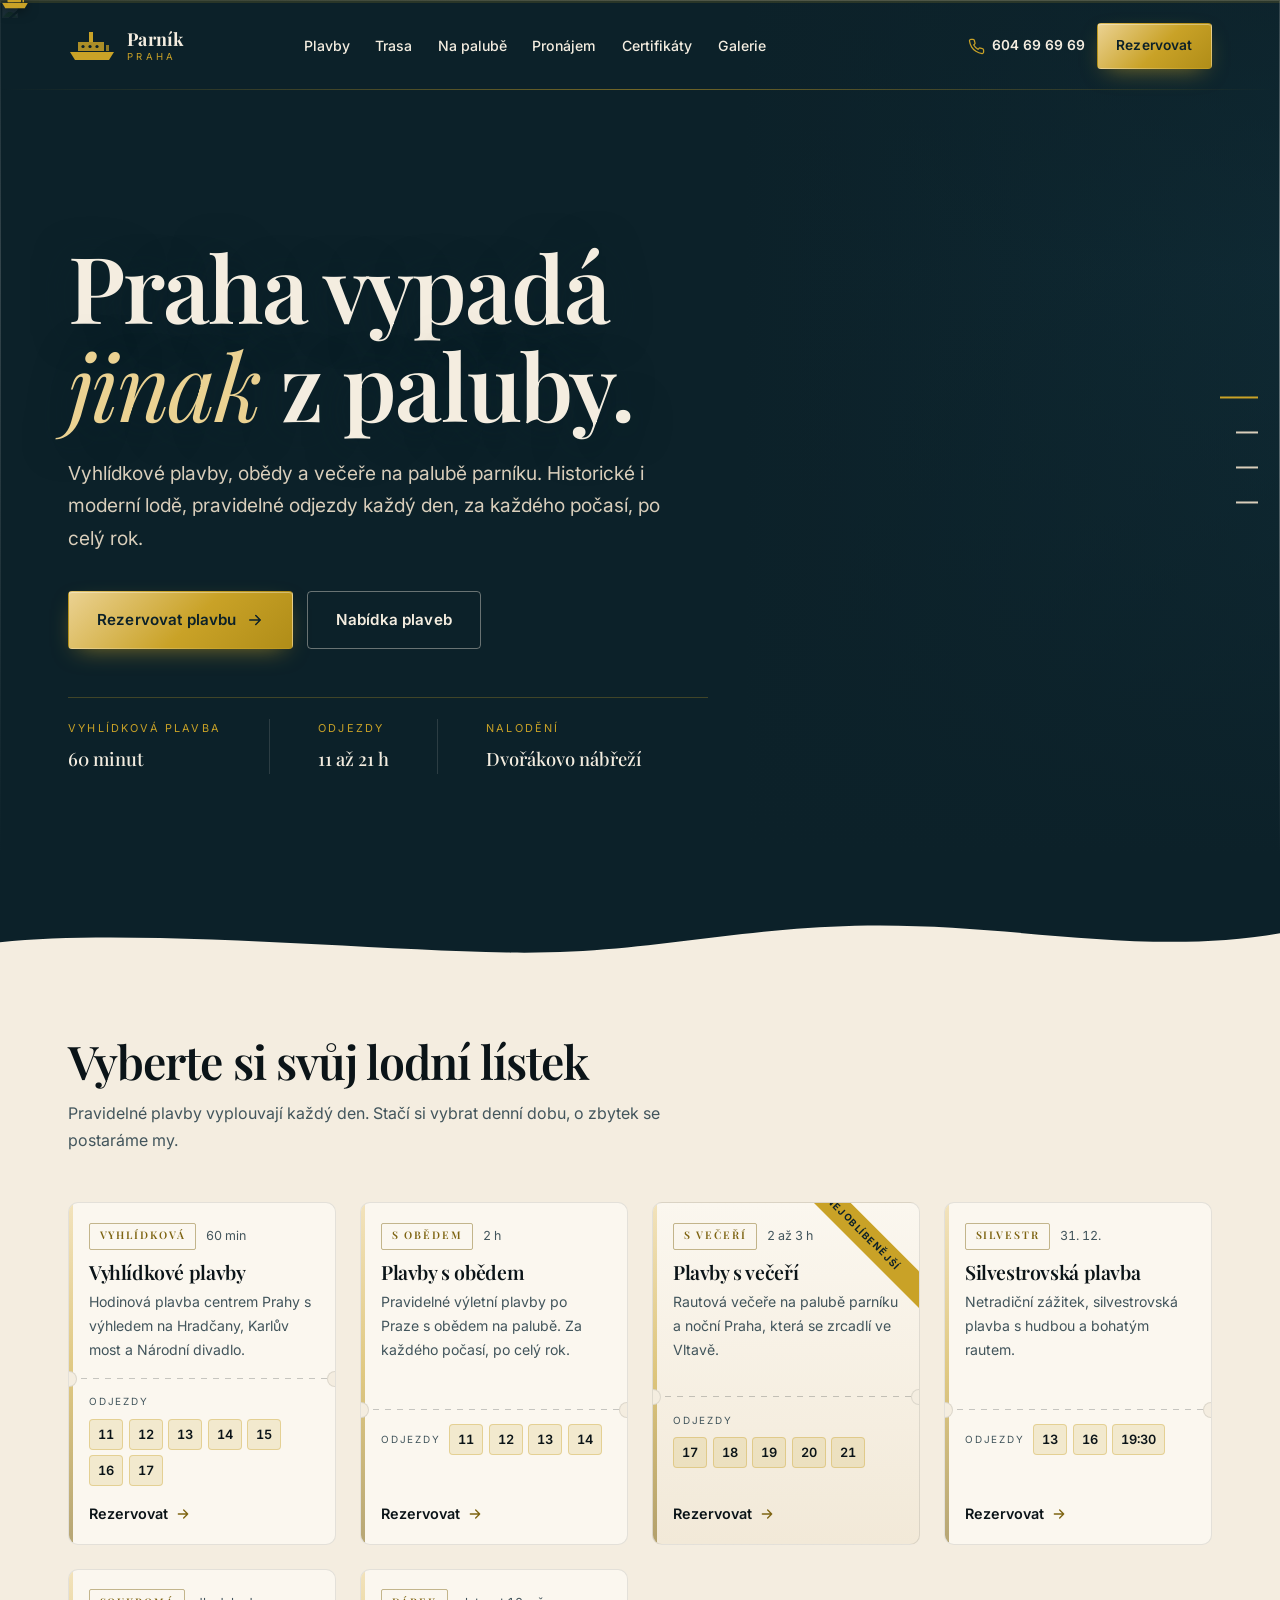
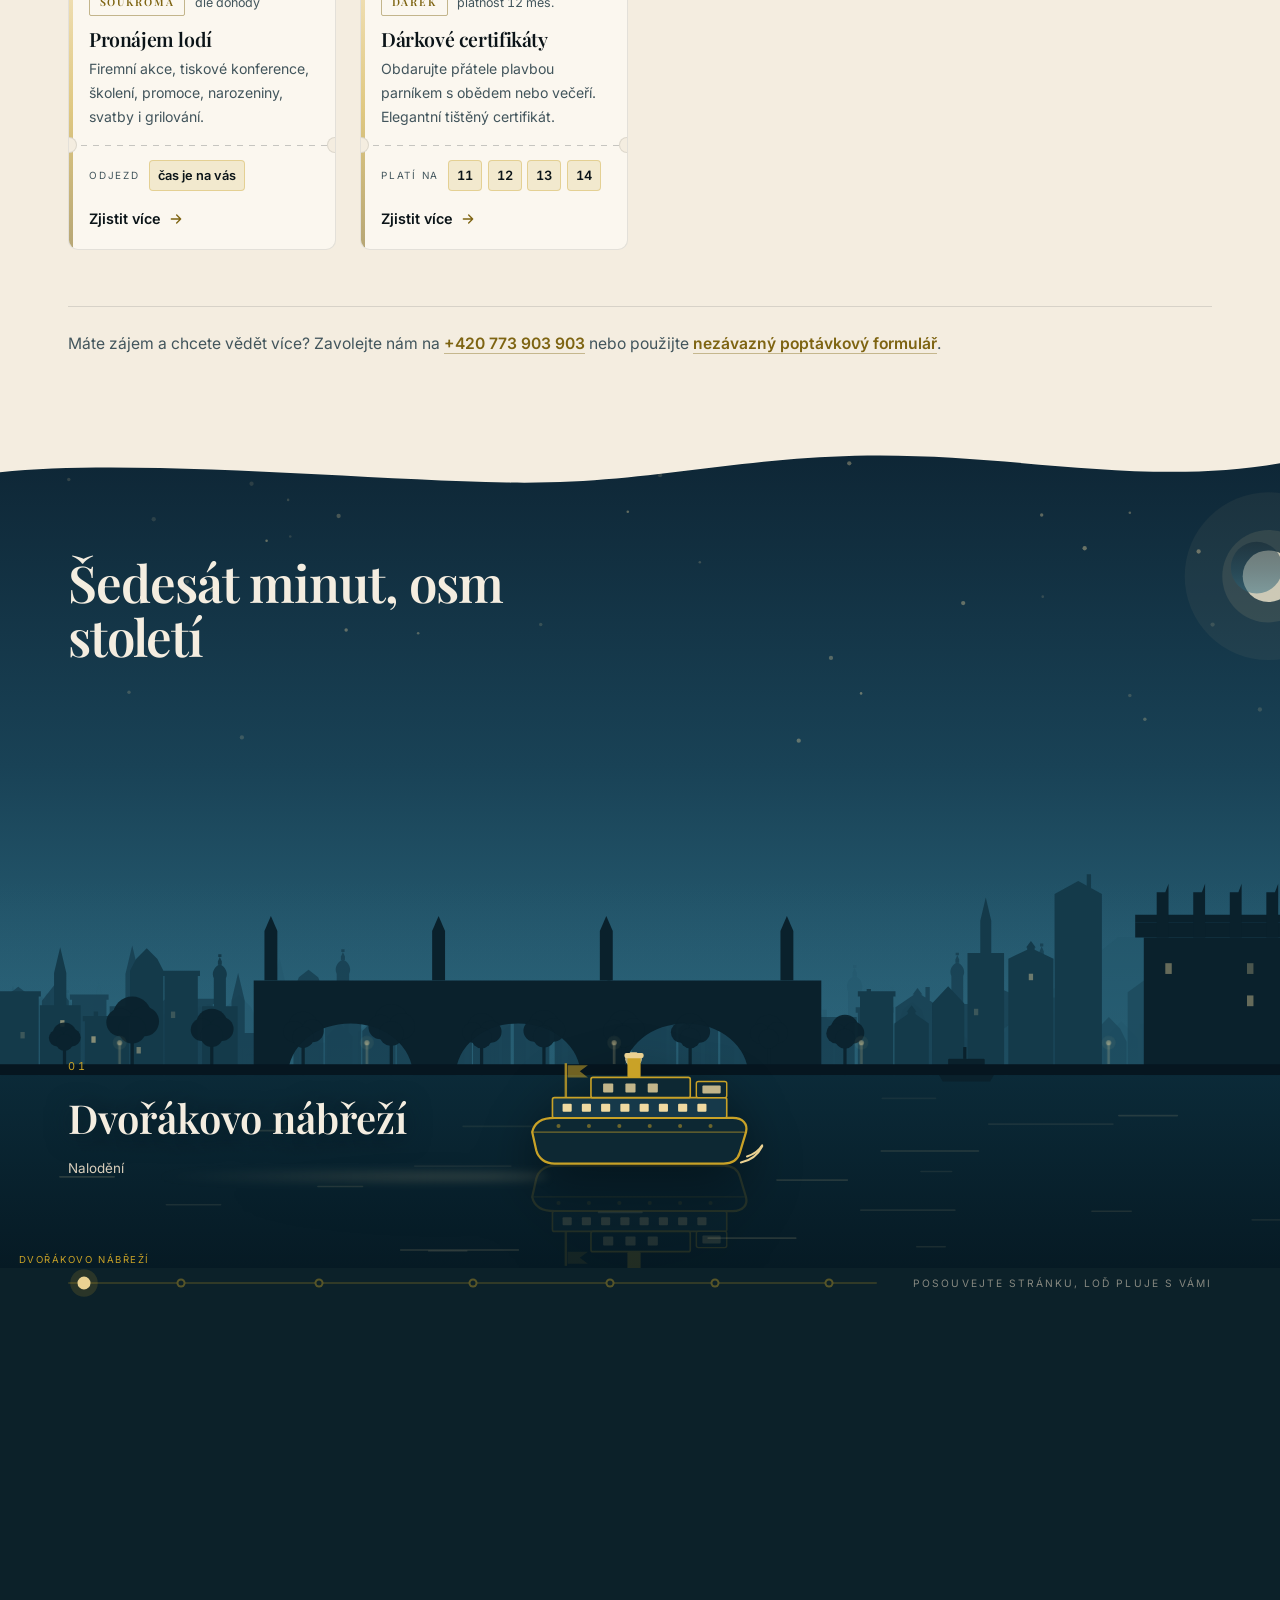
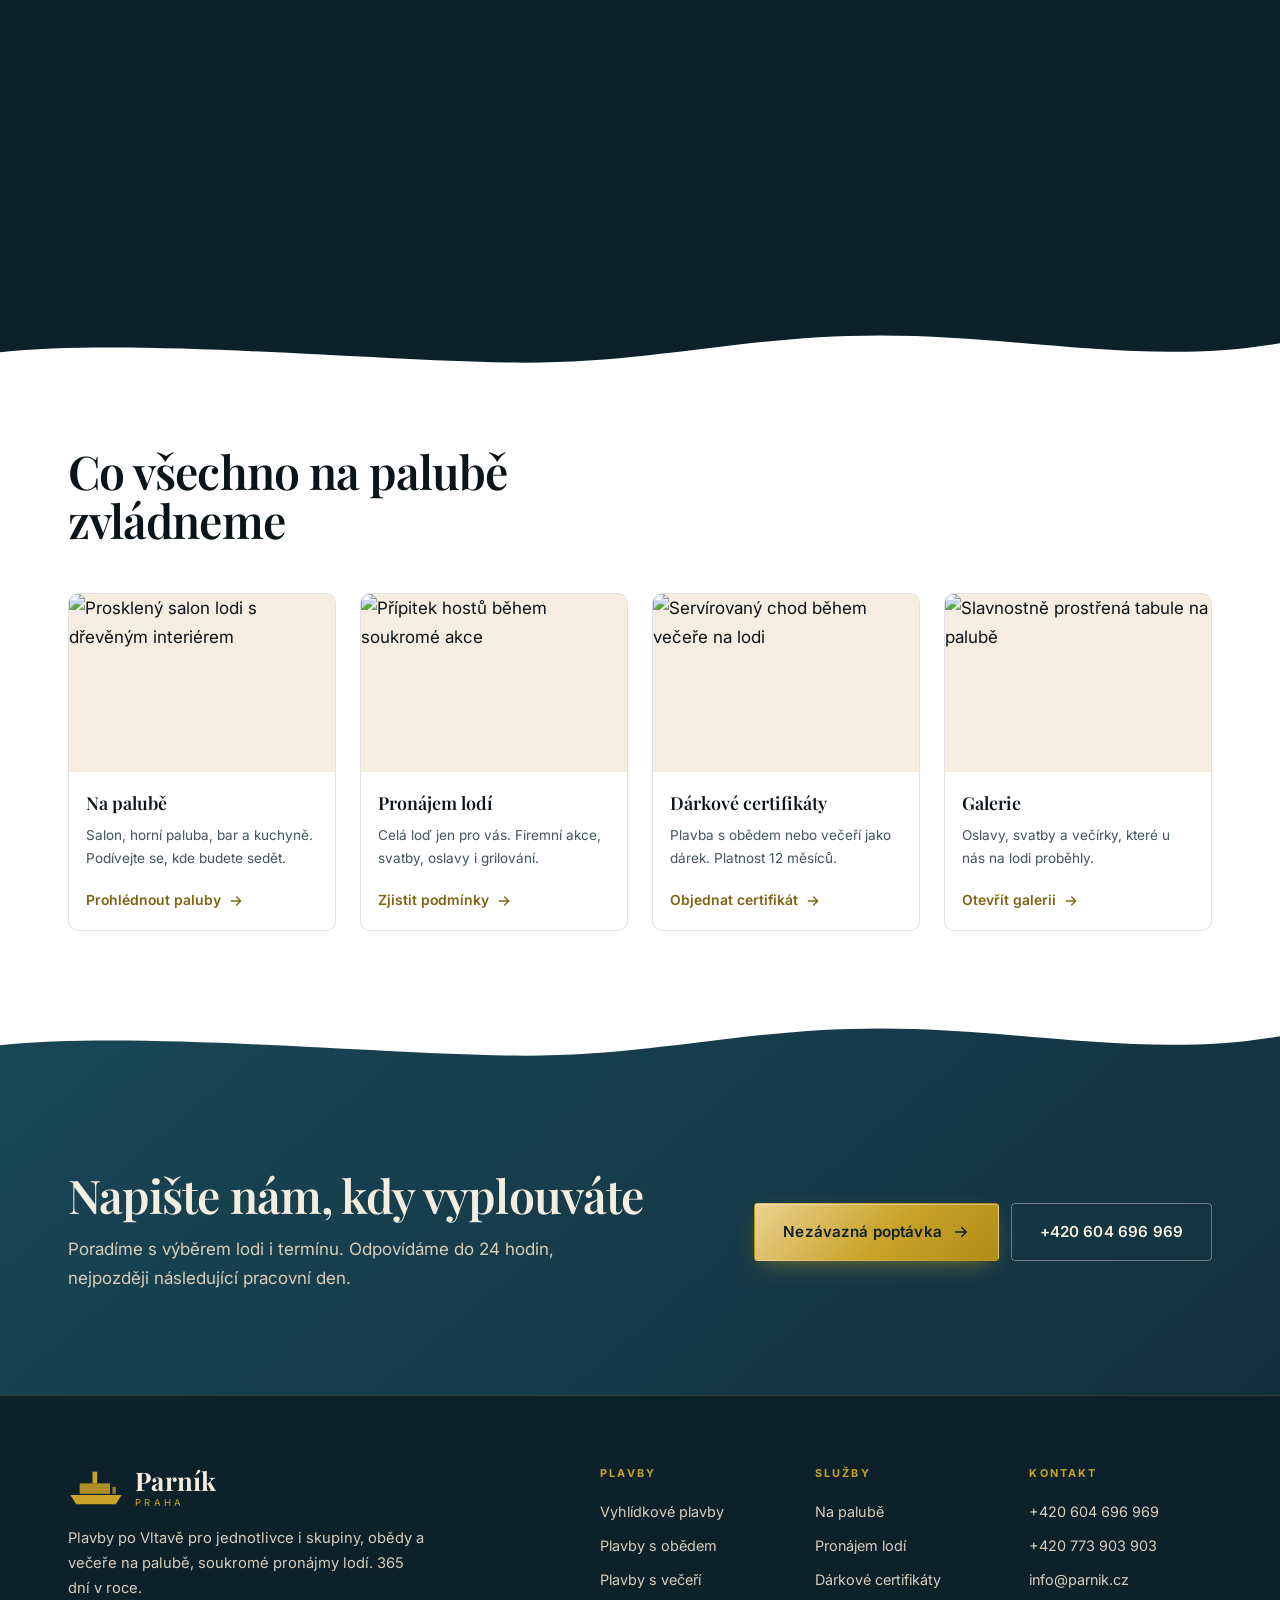
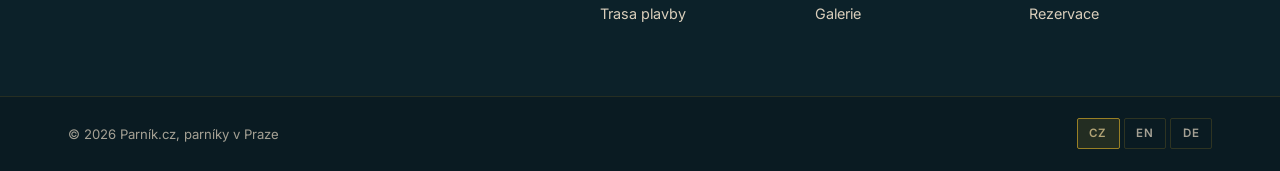
==== commit 257b0d17: "Prekreslene Narodni divadlo a Tancici dum Narodni divadlo - kvadrigy byly beztvara hmota s hrotem, c" ====
--- a/index.html
+++ b/index.html
@@ -259,7 +259,7 @@
     </div>
 
     <div class="route__stage">
-      <div class="pano" data-depth="0.10"><svg viewBox="0 0 5200 780" preserveAspectRatio="xMinYMid meet" aria-hidden="true"><defs><linearGradient id="pSky" x1="0" y1="0" x2="0" y2="1"><stop offset="0%" stop-color="#0d2433"/><stop offset="52%" stop-color="#194256"/><stop offset="100%" stop-color="#2d6a80"/></linearGradient><linearGradient id="pHaze" x1="0" y1="0" x2="0" y2="1"><stop offset="0%" stop-color="#2b6076" stop-opacity="0"/><stop offset="100%" stop-color="#2b6076" stop-opacity=".55"/></linearGradient><linearGradient id="pWater" x1="0" y1="0" x2="0" y2="1"><stop offset="0%" stop-color="#0b2a38"/><stop offset="100%" stop-color="#061a24"/></linearGradient></defs><rect width="5200" height="600" fill="url(#pSky)"/><g fill="#F0D9A0"><circle cx="64" cy="46" r="1.6" opacity="0.16"/><circle cx="225" cy="286" r="2.0" opacity="0.18"/><circle cx="3939" cy="56" r="2.0" opacity="0.13"/><circle cx="315" cy="80" r="2.0" opacity="0.25"/><circle cx="2145" cy="299" r="1.2" opacity="0.15"/><circle cx="4005" cy="268" r="1.6" opacity="0.18"/><circle cx="1718" cy="118" r="1.2" opacity="0.18"/><circle cx="1128" cy="181" r="2.0" opacity="0.14"/><circle cx="268" cy="65" r="1.2" opacity="0.18"/><circle cx="4349" cy="297" r="1.2" opacity="0.14"/><circle cx="2762" cy="139" r="1.2" opacity="0.18"/><circle cx="2248" cy="119" r="1.6" opacity="0.30"/><circle cx="1140" cy="26" r="1.6" opacity="0.20"/><circle cx="2974" cy="152" r="2.0" opacity="0.35"/><circle cx="4999" cy="293" r="1.2" opacity="0.34"/><circle cx="1593" cy="64" r="2.0" opacity="0.38"/><circle cx="4359" cy="98" r="1.2" opacity="0.17"/><circle cx="4789" cy="186" r="2.0" opacity="0.39"/><circle cx="3482" cy="95" r="1.6" opacity="0.30"/><circle cx="5157" cy="70" r="1.6" opacity="0.18"/><circle cx="1736" cy="129" r="1.2" opacity="0.28"/><circle cx="614" cy="42" r="2.0" opacity="0.15"/><circle cx="1009" cy="110" r="2.0" opacity="0.40"/><circle cx="790" cy="31" r="2.0" opacity="0.34"/><circle cx="1446" cy="121" r="2.0" opacity="0.26"/><circle cx="3072" cy="258" r="1.6" opacity="0.16"/><circle cx="3771" cy="212" r="1.2" opacity="0.19"/><circle cx="3981" cy="296" r="1.6" opacity="0.19"/><circle cx="503" cy="181" r="1.6" opacity="0.17"/><circle cx="234" cy="50" r="2.0" opacity="0.13"/><circle cx="3193" cy="73" r="1.2" opacity="0.39"/><circle cx="4506" cy="211" r="2.0" opacity="0.25"/><circle cx="3614" cy="164" r="2.0" opacity="0.23"/><circle cx="2725" cy="219" r="1.6" opacity="0.21"/><circle cx="4260" cy="107" r="1.6" opacity="0.15"/><circle cx="4072" cy="227" r="1.6" opacity="0.31"/><circle cx="3015" cy="62" r="2.0" opacity="0.15"/><circle cx="2209" cy="54" r="1.6" opacity="0.37"/><circle cx="1065" cy="269" r="1.6" opacity="0.27"/><circle cx="1262" cy="237" r="2.0" opacity="0.38"/><circle cx="197" cy="149" r="1.6" opacity="0.19"/><circle cx="1051" cy="247" r="1.6" opacity="0.18"/><circle cx="174" cy="141" r="2.0" opacity="0.18"/><circle cx="1115" cy="113" r="2.0" opacity="0.39"/><circle cx="584" cy="76" r="1.2" opacity="0.37"/><circle cx="3607" cy="268" r="1.6" opacity="0.38"/><circle cx="1442" cy="66" r="1.2" opacity="0.14"/><circle cx="801" cy="245" r="1.2" opacity="0.39"/><circle cx="1442" cy="92" r="1.6" opacity="0.20"/><circle cx="4745" cy="180" r="1.6" opacity="0.37"/><circle cx="5041" cy="82" r="1.2" opacity="0.36"/><circle cx="2813" cy="105" r="1.2" opacity="0.31"/><circle cx="3681" cy="20" r="2.0" opacity="0.26"/><circle cx="1592" cy="148" r="1.6" opacity="0.21"/><circle cx="2016" cy="208" r="2.0" opacity="0.37"/><circle cx="3990" cy="28" r="2.0" opacity="0.19"/><circle cx="3670" cy="28" r="1.6" opacity="0.31"/><circle cx="1683" cy="295" r="2.0" opacity="0.14"/><circle cx="1291" cy="155" r="1.6" opacity="0.16"/><circle cx="248" cy="103" r="1.2" opacity="0.38"/><circle cx="1172" cy="260" r="2.0" opacity="0.16"/><circle cx="120" cy="244" r="1.6" opacity="0.20"/><circle cx="3945" cy="205" r="1.2" opacity="0.37"/><circle cx="4301" cy="222" r="1.6" opacity="0.19"/><circle cx="5164" cy="147" r="1.6" opacity="0.14"/><circle cx="2960" cy="274" r="1.6" opacity="0.29"/><circle cx="1051" cy="77" r="1.2" opacity="0.31"/><circle cx="4362" cy="25" r="2.0" opacity="0.24"/><circle cx="3909" cy="53" r="2.0" opacity="0.34"/><circle cx="4970" cy="162" r="1.6" opacity="0.24"/><circle cx="2892" cy="238" r="1.6" opacity="0.14"/><circle cx="4530" cy="102" r="2.0" opacity="0.36"/><circle cx="651" cy="123" r="1.2" opacity="0.20"/><circle cx="1772" cy="277" r="1.6" opacity="0.35"/><circle cx="3109" cy="249" r="1.6" opacity="0.22"/><circle cx="969" cy="79" r="1.6" opacity="0.35"/><circle cx="5019" cy="47" r="1.2" opacity="0.32"/><circle cx="1613" cy="204" r="1.6" opacity="0.24"/><circle cx="407" cy="41" r="2.0" opacity="0.36"/><circle cx="2479" cy="55" r="1.6" opacity="0.26"/><circle cx="322" cy="186" r="1.6" opacity="0.36"/><circle cx="1602" cy="31" r="1.6" opacity="0.15"/><circle cx="3677" cy="189" r="2.0" opacity="0.37"/><circle cx="2868" cy="183" r="1.2" opacity="0.19"/><circle cx="2834" cy="239" r="2.0" opacity="0.24"/><circle cx="1653" cy="187" r="2.0" opacity="0.19"/><circle cx="389" cy="189" r="1.2" opacity="0.31"/><circle cx="743" cy="289" r="2.0" opacity="0.35"/><circle cx="4523" cy="55" r="1.6" opacity="0.39"/><circle cx="896" cy="161" r="2.0" opacity="0.37"/><circle cx="1850" cy="125" r="1.2" opacity="0.35"/><circle cx="1747" cy="157" r="2.0" opacity="0.33"/><circle cx="3747" cy="152" r="1.6" opacity="0.17"/><circle cx="3681" cy="225" r="2.0" opacity="0.26"/><circle cx="4900" cy="52" r="1.2" opacity="0.33"/><circle cx="4715" cy="186" r="1.2" opacity="0.14"/><circle cx="98" cy="29" r="1.6" opacity="0.28"/><circle cx="1237" cy="120" r="1.6" opacity="0.20"/><circle cx="270" cy="99" r="1.2" opacity="0.14"/><circle cx="2101" cy="161" r="1.2" opacity="0.30"/><circle cx="1789" cy="169" r="1.6" opacity="0.39"/><circle cx="4481" cy="216" r="1.2" opacity="0.21"/><circle cx="1297" cy="263" r="2.0" opacity="0.25"/><circle cx="4033" cy="163" r="1.6" opacity="0.32"/><circle cx="4589" cy="61" r="1.6" opacity="0.32"/><circle cx="3285" cy="83" r="1.2" opacity="0.28"/><circle cx="773" cy="212" r="2.0" opacity="0.31"/><circle cx="4668" cy="94" r="1.2" opacity="0.26"/><circle cx="1789" cy="60" r="1.6" opacity="0.32"/><circle cx="4882" cy="93" r="1.6" opacity="0.31"/><circle cx="4963" cy="291" r="1.6" opacity="0.22"/><circle cx="3362" cy="71" r="1.6" opacity="0.28"/><circle cx="5103" cy="26" r="1.6" opacity="0.27"/><circle cx="2756" cy="184" r="1.6" opacity="0.24"/><circle cx="2656" cy="215" r="2.0" opacity="0.36"/><circle cx="3989" cy="154" r="2.0" opacity="0.33"/><circle cx="143" cy="83" r="2.0" opacity="0.13"/><circle cx="2047" cy="261" r="1.6" opacity="0.20"/><circle cx="2354" cy="59" r="2.0" opacity="0.19"/><circle cx="970" cy="155" r="1.2" opacity="0.16"/></g><g><circle cx="1180" cy="136" r="78" fill="#F0D9A0" opacity=".05"/><circle cx="1180" cy="136" r="43" fill="#F0D9A0" opacity=".1"/><circle cx="1180" cy="136" r="24" fill="#F8EDD2" opacity=".78"/><circle cx="1169" cy="128" r="24" fill="url(#pSky)" opacity=".5"/></g><rect y="420" width="5200" height="180" fill="url(#pHaze)"/><rect y="600" width="5200" height="180" fill="url(#pWater)"/></svg></div><div class="pano" data-depth="0.32"><svg viewBox="0 0 5200 780" preserveAspectRatio="xMinYMid meet" aria-hidden="true"><g fill="#2b6076" opacity=".26"><path d="M0 600 V567 l14 -13 l14 13 V600 ZM29 600 V559 l9 -16 l9 16 V600 ZM48 600 V577 h25 V600 ZM55.5 577 v-30 h10 v30 ZM55.5 547 l5 -21 l5 21 ZM77 600 V565 h30 V600 ZM87 565 v-30 h10 v30 ZM87 535 l5 -21 l5 21 ZM101 567 v-14 h4 v14 ZM109 600 V566 l13.5 -11 l13.5 11 V600 ZM127.36 562.92 v-10 h4 v10 ZM137 600 V571 l5.04 -12 l8.96 -11 l8.96 11 l5.04 12 V600 ZM168 600 V581 h19 V600 ZM172 581 v-26 h11 v26 ZM172 555 C169.25 549.5 173.375 543.45 177.5 542.35 C181.625 543.45 185.75 549.5 183 555 ZM175.74 542.68 h3.52 v-3.3 h-3.52 ZM175.85 539.38 l1.65 -3.74 l1.65 3.74 ZM176 535.64 v-2.42 h3v2.42 ZM188 600 V582 l3.24 -11 l5.76 -9 l5.76 9 l3.24 11 V600 ZM191.6 576.5 v-10 h4 v10 ZM207 600 V576 l9.5 -13 l9.5 13 V600 ZM229 600 V581 h31 V600 ZM239 581 v-26 h11 v26 ZM239 555 C236.25 549.5 240.375 543.45 244.5 542.35 C248.625 543.45 252.75 549.5 250 555 ZM242.74 542.68 h3.52 v-3.3 h-3.52 ZM242.85 539.38 l1.65 -3.74 l1.65 3.74 ZM243 535.64 v-2.42 h3v2.42 ZM265 600 V553 l16 -16 l16 16 V600 ZM299 600 V583 h27 V600 ZM307 583 v-26 h11 v26 ZM307 557 C304.25 551.5 308.375 545.45 312.5 544.35 C316.625 545.45 320.75 551.5 318 557 ZM310.74 544.68 h3.52 v-3.3 h-3.52 ZM310.85 541.38 l1.65 -3.74 l1.65 3.74 ZM311 537.64 v-2.42 h3v2.42 ZM329 600 V569 h32 V600 ZM327 564 h36 v5 h-36 ZM353.32 571 v-11 h4 v11 ZM366 600 V577 h27 V600 ZM364 572 h31 v5 h-31 ZM398 600 V579 h23 V600 ZM404 579 v-26 h11 v26 ZM404 553 C401.25 547.5 405.375 541.45 409.5 540.35 C413.625 541.45 417.75 547.5 415 553 ZM407.74 540.68 h3.52 v-3.3 h-3.52 ZM407.85 537.38 l1.65 -3.74 l1.65 3.74 ZM408 533.64 v-2.42 h3v2.42 ZM426 600 V566 h30 V600 ZM424 561 h34 v5 h-34 ZM460 600 V562 l13 -17 l13 17 V600 ZM477.68 557.24 v-9 h4 v9 ZM488 600 V569 l15.5 -11 l15.5 11 V600 ZM521 600 V562 h28 V600 ZM529.5 562 v-26 h11 v26 ZM529.5 536 C526.75 530.5 530.875 524.45 535 523.35 C539.125 524.45 543.25 530.5 540.5 536 ZM533.24 523.68 h3.52 v-3.3 h-3.52 ZM533.35 520.38 l1.65 -3.74 l1.65 3.74 ZM533.5 516.64 v-2.42 h3v2.42 ZM552 600 V568 h18 V600 ZM550 563 h22 v5 h-22 ZM573 600 V561 l15 -14 l15 14 V600 ZM593.4 557.08 v-14 h4 v14 ZM606 600 V575 h26 V600 ZM614 575 v-30 h10 v30 ZM614 545 l5 -21 l5 21 ZM634 600 V555 h26 V600 ZM632 550 h30 v5 h-30 ZM661 600 V565 h26 V600 ZM668.5 565 v-26 h11 v26 ZM668.5 539 C665.75 533.5 669.875 527.45 674 526.35 C678.125 527.45 682.25 533.5 679.5 539 ZM672.24 526.68 h3.52 v-3.3 h-3.52 ZM672.35 523.38 l1.65 -3.74 l1.65 3.74 ZM672.5 519.64 v-2.42 h3v2.42 ZM692 600 V568 l11.5 -17 l11.5 17 V600 ZM720 600 V571 h18 V600 ZM724 571 v-30 h10 v30 ZM724 541 l5 -21 l5 21 ZM741 600 V565 h19 V600 ZM745 565 v-26 h11 v26 ZM745 539 C742.25 533.5 746.375 527.45 750.5 526.35 C754.625 527.45 758.75 533.5 756 539 ZM748.74 526.68 h3.52 v-3.3 h-3.52 ZM748.85 523.38 l1.65 -3.74 l1.65 3.74 ZM749 519.64 v-2.42 h3v2.42 ZM764 600 V559 l9 -9 l9 9 V600 ZM787 600 V565 l13.5 -15 l13.5 15 V600 ZM818 600 V564 h24 V600 ZM824.5 564 v-26 h11 v26 ZM824.5 538 C821.75 532.5 825.875 526.45 830 525.35 C834.125 526.45 838.25 532.5 835.5 538 ZM828.24 525.68 h3.52 v-3.3 h-3.52 ZM828.35 522.38 l1.65 -3.74 l1.65 3.74 ZM828.5 518.64 v-2.42 h3v2.42 ZM843 600 V581 l13.5 -10 l13.5 10 V600 ZM874 600 V557 l3.42 -15 l6.08 -10 l6.08 10 l3.42 15 V600 ZM898 600 V578 l3.6 -11 l6.4 -10 l6.4 10 l3.6 11 V600 ZM922 600 V581 l5.04 -12 l8.96 -8 l8.96 8 l5.04 12 V600 ZM953 600 V578 h27 V600 ZM961 578 v-26 h11 v26 ZM961 552 C958.25 546.5 962.375 540.45 966.5 539.35 C970.625 540.45 974.75 546.5 972 552 ZM964.74 539.68 h3.52 v-3.3 h-3.52 ZM964.85 536.38 l1.65 -3.74 l1.65 3.74 ZM965 532.64 v-2.42 h3v2.42 ZM985 600 V575 h31 V600 ZM983 570 h35 v5 h-35 ZM1018 600 V566 h29 V600 ZM1016 561 h33 v5 h-33 ZM1051 600 V574 l5.04 -15 l8.96 -8 l8.96 8 l5.04 15 V600 ZM1084 600 V566 l13 -10 l13 10 V600 ZM1111 600 V555 l5.22 -12 l9.28 -8 l9.28 8 l5.22 12 V600 ZM1143 600 V558 l13 -11 l13 11 V600 ZM1171 600 V554 l14 -14 l14 14 V600 ZM1202 600 V554 l11 -10 l11 10 V600 ZM1209.04 551.2 v-9 h4 v9 ZM1228 600 V569 h25 V600 ZM1226 564 h29 v5 h-29 ZM1256 600 V560 h22 V600 ZM1262 560 v-30 h10 v30 ZM1262 530 l5 -21 l5 21 ZM1282 600 V576 l11.5 -16 l11.5 16 V600 ZM1307 600 V562 h21 V600 ZM1305 557 h25 v5 h-25 ZM1333 600 V566 h27 V600 ZM1341 566 v-26 h11 v26 ZM1341 540 C1338.25 534.5 1342.38 528.45 1346.5 527.35 C1350.62 528.45 1354.75 534.5 1352 540 ZM1344.74 527.68 h3.52 v-3.3 h-3.52 ZM1344.85 524.38 l1.65 -3.74 l1.65 3.74 ZM1345 520.64 v-2.42 h3v2.42 ZM1365 600 V568 l5.58 -10 l9.92 -9 l9.92 9 l5.58 10 V600 ZM1371.2 563 v-11 h4 v11 ZM1398 600 V553 h23 V600 ZM1404 553 v-26 h11 v26 ZM1404 527 C1401.25 521.5 1405.38 515.45 1409.5 514.35 C1413.62 515.45 1417.75 521.5 1415 527 ZM1407.74 514.68 h3.52 v-3.3 h-3.52 ZM1407.85 511.38 l1.65 -3.74 l1.65 3.74 ZM1408 507.64 v-2.42 h3v2.42 ZM1400 555 v-10 h4 v10 ZM1423 600 V562 h18 V600 ZM1427 562 v-30 h10 v30 ZM1427 532 l5 -21 l5 21 ZM1442 600 V560 h28 V600 ZM1450.5 560 v-26 h11 v26 ZM1450.5 534 C1447.75 528.5 1451.88 522.45 1456 521.35 C1460.12 522.45 1464.25 528.5 1461.5 534 ZM1454.24 521.68 h3.52 v-3.3 h-3.52 ZM1454.35 518.38 l1.65 -3.74 l1.65 3.74 ZM1454.5 514.64 v-2.42 h3v2.42 ZM1474 600 V568 h25 V600 ZM1481 568 v-26 h11 v26 ZM1481 542 C1478.25 536.5 1482.38 530.45 1486.5 529.35 C1490.62 530.45 1494.75 536.5 1492 542 ZM1484.74 529.68 h3.52 v-3.3 h-3.52 ZM1484.85 526.38 l1.65 -3.74 l1.65 3.74 ZM1485 522.64 v-2.42 h3v2.42 ZM1502 600 V575 h20 V600 ZM1506.5 575 v-26 h11 v26 ZM1506.5 549 C1503.75 543.5 1507.88 537.45 1512 536.35 C1516.12 537.45 1520.25 543.5 1517.5 549 ZM1510.24 536.68 h3.52 v-3.3 h-3.52 ZM1510.35 533.38 l1.65 -3.74 l1.65 3.74 ZM1510.5 529.64 v-2.42 h3v2.42 ZM1525 600 V576 h27 V600 ZM1533.5 576 v-30 h10 v30 ZM1533.5 546 l5 -21 l5 21 ZM1554 600 V555 l13.5 -17 l13.5 17 V600 ZM1584 600 V579 l13 -17 l13 17 V600 ZM1614 600 V580 h25 V600 ZM1621.5 580 v-30 h10 v30 ZM1621.5 550 l5 -21 l5 21 ZM1644 600 V555 l11 -12 l11 12 V600 ZM1669 600 V584 h24 V600 ZM1667 579 h28 v5 h-28 ZM1698 600 V581 h22 V600 ZM1703.5 581 v-26 h11 v26 ZM1703.5 555 C1700.75 549.5 1704.88 543.45 1709 542.35 C1713.12 543.45 1717.25 549.5 1714.5 555 ZM1707.24 542.68 h3.52 v-3.3 h-3.52 ZM1707.35 539.38 l1.65 -3.74 l1.65 3.74 ZM1707.5 535.64 v-2.42 h3v2.42 ZM1724 600 V581 h28 V600 ZM1733 581 v-30 h10 v30 ZM1733 551 l5 -21 l5 21 ZM1755 600 V552 l16 -12 l16 12 V600 ZM1789 600 V569 l4.5 -16 l8 -8 l8 8 l4.5 16 V600 ZM1808 561 v-12 h4 v12 ZM1816 600 V578 h30 V600 ZM1814 573 h34 v5 h-34 ZM1848 600 V573 h25 V600 ZM1846 568 h29 v5 h-29 ZM1876 600 V552 l9 -12 l9 12 V600 ZM1881.76 548.64 v-16 h4 v16 ZM1899 600 V553 h29 V600 ZM1908 553 v-26 h11 v26 ZM1908 527 C1905.25 521.5 1909.38 515.45 1913.5 514.35 C1917.62 515.45 1921.75 521.5 1919 527 ZM1911.74 514.68 h3.52 v-3.3 h-3.52 ZM1911.85 511.38 l1.65 -3.74 l1.65 3.74 ZM1912 507.64 v-2.42 h3v2.42 ZM1932 600 V574 l14 -17 l14 17 V600 ZM1940.96 569.24 v-9 h4 v9 ZM1964 600 V580 h25 V600 ZM1962 575 h29 v5 h-29 ZM1983 582 v-10 h4 v10 ZM1991 600 V560 l10 -9 l10 9 V600 ZM2016 600 V579 l9.5 -10 l9.5 10 V600 ZM2037 600 V553 h27 V600 ZM2035 548 h31 v5 h-31 ZM2042.4 555 v-15 h4 v15 ZM2069 600 V576 h28 V600 ZM2078 576 v-30 h10 v30 ZM2078 546 l5 -21 l5 21 ZM2102 600 V568 l5.58 -14 l9.92 -7 l9.92 7 l5.58 14 V600 ZM2134 600 V562 h25 V600 ZM2141.5 562 v-30 h10 v30 ZM2141.5 532 l5 -21 l5 21 ZM2162 600 V581 h31 V600 ZM2172.5 581 v-30 h10 v30 ZM2172.5 551 l5 -21 l5 21 ZM2198 600 V566 h31 V600 ZM2208.5 566 v-30 h10 v30 ZM2208.5 536 l5 -21 l5 21 ZM2223 568 v-15 h4 v15 ZM2230 600 V563 l3.24 -12 l5.76 -8 l5.76 8 l3.24 12 V600 ZM2251 600 V584 l3.96 -15 l7.04 -7 l7.04 7 l3.96 15 V600 ZM2276 600 V556 h24 V600 ZM2283 556 v-30 h10 v30 ZM2283 526 l5 -21 l5 21 ZM2304 600 V569 l9.5 -10 l9.5 10 V600 ZM2310.08 566.2 v-15 h4 v15 ZM2326 600 V555 l3.42 -11 l6.08 -9 l6.08 9 l3.42 11 V600 ZM2349 600 V567 h32 V600 ZM2360 567 v-30 h10 v30 ZM2360 537 l5 -21 l5 21 ZM2351.56 569 v-11 h4 v11 ZM2382 600 V567 l3.96 -10 l7.04 -12 l7.04 12 l3.96 10 V600 ZM2407 600 V554 h19 V600 ZM2405 549 h23 v5 h-23 ZM2428 600 V569 h22 V600 ZM2426 564 h26 v5 h-26 ZM2451 600 V571 l3.42 -10 l6.08 -9 l6.08 9 l3.42 10 V600 ZM2474 600 V582 l14.5 -12 l14.5 12 V600 ZM2504 600 V554 h24 V600 ZM2502 549 h28 v5 h-28 ZM2530 600 V584 l5.22 -16 l9.28 -7 l9.28 7 l5.22 16 V600 ZM2561 600 V561 l10 -14 l10 14 V600 ZM2585 600 V557 l13 -15 l13 15 V600 ZM2616 600 V579 h23 V600 ZM2614 574 h27 v5 h-27 ZM2640 600 V571 l9 -16 l9 16 V600 ZM2661 600 V582 l10 -9 l10 9 V600 ZM2674.6 579.48 v-12 h4 v12 ZM2683 600 V584 h24 V600 ZM2681 579 h28 v5 h-28 ZM2711 600 V568 l11.5 -9 l11.5 9 V600 ZM2735 600 V584 h20 V600 ZM2740 584 v-30 h10 v30 ZM2740 554 l5 -21 l5 21 ZM2737 586 v-15 h4 v15 ZM2758 600 V569 l10 -16 l10 16 V600 ZM2783 600 V563 l10.5 -9 l10.5 9 V600 ZM2808 600 V559 l9 -17 l9 17 V600 ZM2831 600 V572 h20 V600 ZM2829 567 h24 v5 h-24 ZM2853 600 V584 l15.5 -12 l15.5 12 V600 ZM2885 600 V573 l5.76 -13 l10.24 -7 l10.24 7 l5.76 13 V600 ZM2891.4 566.5 v-16 h4 v16 ZM2921 600 V576 h19 V600 ZM2925 576 v-26 h11 v26 ZM2925 550 C2922.25 544.5 2926.38 538.45 2930.5 537.35 C2934.62 538.45 2938.75 544.5 2936 550 ZM2928.74 537.68 h3.52 v-3.3 h-3.52 ZM2928.85 534.38 l1.65 -3.74 l1.65 3.74 ZM2929 530.64 v-2.42 h3v2.42 ZM2941 600 V583 l3.24 -12 l5.76 -12 l5.76 12 l3.24 12 V600 ZM2962 600 V570 h27 V600 ZM2960 565 h31 v5 h-31 ZM2967.4 572 v-13 h4 v13 ZM2994 600 V581 l12 -17 l12 17 V600 ZM3010.32 576.24 v-16 h4 v16 ZM3020 600 V563 l12 -16 l12 16 V600 ZM3036.32 558.52 v-16 h4 v16 ZM3048 600 V575 h20 V600 ZM3046 570 h24 v5 h-24 ZM3071 600 V569 h31 V600 ZM3081 569 v-26 h11 v26 ZM3081 543 C3078.25 537.5 3082.38 531.45 3086.5 530.35 C3090.62 531.45 3094.75 537.5 3092 543 ZM3084.74 530.68 h3.52 v-3.3 h-3.52 ZM3084.85 527.38 l1.65 -3.74 l1.65 3.74 ZM3085 523.64 v-2.42 h3v2.42 ZM3103 600 V582 h32 V600 ZM3114 582 v-30 h10 v30 ZM3114 552 l5 -21 l5 21 ZM3140 600 V574 l3.42 -10 l6.08 -9 l6.08 9 l3.42 10 V600 ZM3163 600 V560 h28 V600 ZM3171.5 560 v-26 h11 v26 ZM3171.5 534 C3168.75 528.5 3172.88 522.45 3177 521.35 C3181.12 522.45 3185.25 528.5 3182.5 534 ZM3175.24 521.68 h3.52 v-3.3 h-3.52 ZM3175.35 518.38 l1.65 -3.74 l1.65 3.74 ZM3175.5 514.64 v-2.42 h3v2.42 ZM3193 600 V559 l3.78 -14 l6.72 -9 l6.72 9 l3.78 14 V600 ZM3215 600 V574 l12.5 -11 l12.5 11 V600 ZM3242 600 V557 h21 V600 ZM3247 557 v-26 h11 v26 ZM3247 531 C3244.25 525.5 3248.38 519.45 3252.5 518.35 C3256.62 519.45 3260.75 525.5 3258 531 ZM3250.74 518.68 h3.52 v-3.3 h-3.52 ZM3250.85 515.38 l1.65 -3.74 l1.65 3.74 ZM3251 511.64 v-2.42 h3v2.42 ZM3267 600 V584 h32 V600 ZM3265 579 h36 v5 h-36 ZM3300 600 V554 h25 V600 ZM3298 549 h29 v5 h-29 ZM3328 600 V552 h25 V600 ZM3335 552 v-26 h11 v26 ZM3335 526 C3332.25 520.5 3336.38 514.45 3340.5 513.35 C3344.62 514.45 3348.75 520.5 3346 526 ZM3338.74 513.68 h3.52 v-3.3 h-3.52 ZM3338.85 510.38 l1.65 -3.74 l1.65 3.74 ZM3339 506.64 v-2.42 h3v2.42 ZM3330 554 v-10 h4 v10 ZM3358 600 V552 l5.22 -10 l9.28 -8 l9.28 8 l5.22 10 V600 ZM3390 600 V584 h30 V600 ZM3388 579 h34 v5 h-34 ZM3422 600 V574 l5.04 -10 l8.96 -7 l8.96 7 l5.04 10 V600 ZM3427.6 569 v-10 h4 v10 ZM3453 600 V555 h20 V600 ZM3457.5 555 v-26 h11 v26 ZM3457.5 529 C3454.75 523.5 3458.88 517.45 3463 516.35 C3467.12 517.45 3471.25 523.5 3468.5 529 ZM3461.24 516.68 h3.52 v-3.3 h-3.52 ZM3461.35 513.38 l1.65 -3.74 l1.65 3.74 ZM3461.5 509.64 v-2.42 h3v2.42 ZM3474 600 V558 l12.5 -9 l12.5 9 V600 ZM3502 600 V563 l10 -10 l10 10 V600 ZM3508.4 560.2 v-9 h4 v9 ZM3523 600 V559 l13 -12 l13 12 V600 ZM3550 600 V572 l5.04 -14 l8.96 -8 l8.96 8 l5.04 14 V600 ZM3582 600 V579 l5.58 -14 l9.92 -7 l9.92 7 l5.58 14 V600 ZM3617 600 V560 l16 -13 l16 13 V600 ZM3652 600 V584 l4.68 -10 l8.32 -9 l8.32 9 l4.68 10 V600 ZM3682 600 V579 l10 -15 l10 15 V600 ZM3695.6 574.8 v-12 h4 v12 ZM3707 600 V555 h28 V600 ZM3705 550 h32 v5 h-32 ZM3740 600 V573 h24 V600 ZM3746.5 573 v-26 h11 v26 ZM3746.5 547 C3743.75 541.5 3747.88 535.45 3752 534.35 C3756.12 535.45 3760.25 541.5 3757.5 547 ZM3750.24 534.68 h3.52 v-3.3 h-3.52 ZM3750.35 531.38 l1.65 -3.74 l1.65 3.74 ZM3750.5 527.64 v-2.42 h3v2.42 ZM3765 600 V560 h23 V600 ZM3763 555 h27 v5 h-27 ZM3789 600 V577 l13.5 -13 l13.5 13 V600 ZM3797.64 573.36 v-13 h4 v13 ZM3819 600 V566 l15 -16 l15 16 V600 ZM3839.4 561.52 v-10 h4 v10 ZM3852 600 V560 h31 V600 ZM3862 560 v-26 h11 v26 ZM3862 534 C3859.25 528.5 3863.38 522.45 3867.5 521.35 C3871.62 522.45 3875.75 528.5 3873 534 ZM3865.74 521.68 h3.52 v-3.3 h-3.52 ZM3865.85 518.38 l1.65 -3.74 l1.65 3.74 ZM3866 514.64 v-2.42 h3v2.42 ZM3877 562 v-11 h4 v11 ZM3885 600 V554 l5.4 -11 l9.6 -9 l9.6 9 l5.4 11 V600 ZM3918 600 V560 h23 V600 ZM3916 555 h27 v5 h-27 ZM3942 600 V552 h25 V600 ZM3940 547 h29 v5 h-29 ZM3970 600 V559 l5.58 -13 l9.92 -10 l9.92 10 l5.58 13 V600 ZM3993.56 552.5 v-16 h4 v16 ZM4002 600 V554 l10 -13 l10 13 V600 ZM4023 600 V582 l13 -11 l13 11 V600 ZM4031.32 578.92 v-12 h4 v12 ZM4050 600 V582 h28 V600 ZM4048 577 h32 v5 h-32 ZM4080 600 V569 h22 V600 ZM4078 564 h26 v5 h-26 ZM4084.4 571 v-12 h4 v12 ZM4107 600 V578 h22 V600 ZM4113 578 v-30 h10 v30 ZM4113 548 l5 -21 l5 21 ZM4123 580 v-14 h4 v14 ZM4134 600 V556 h23 V600 ZM4140 556 v-26 h11 v26 ZM4140 530 C4137.25 524.5 4141.38 518.45 4145.5 517.35 C4149.62 518.45 4153.75 524.5 4151 530 ZM4143.74 517.68 h3.52 v-3.3 h-3.52 ZM4143.85 514.38 l1.65 -3.74 l1.65 3.74 ZM4144 510.64 v-2.42 h3v2.42 ZM4161 600 V568 h21 V600 ZM4159 563 h25 v5 h-25 ZM4184 600 V555 l10 -13 l10 13 V600 ZM4197.6 551.36 v-14 h4 v14 ZM4209 600 V574 l15.5 -13 l15.5 13 V600 ZM4241 600 V564 l5.58 -16 l9.92 -8 l9.92 8 l5.58 16 V600 ZM4277 600 V555 h25 V600 ZM4284 555 v-26 h11 v26 ZM4284 529 C4281.25 523.5 4285.38 517.45 4289.5 516.35 C4293.62 517.45 4297.75 523.5 4295 529 ZM4287.74 516.68 h3.52 v-3.3 h-3.52 ZM4287.85 513.38 l1.65 -3.74 l1.65 3.74 ZM4288 509.64 v-2.42 h3v2.42 ZM4296 557 v-9 h4 v9 ZM4307 600 V573 l14.5 -16 l14.5 16 V600 ZM4340 600 V575 l4.32 -12 l7.68 -8 l7.68 8 l4.32 12 V600 ZM4369 600 V557 l11 -17 l11 17 V600 ZM4393 600 V557 h18 V600 ZM4396.5 557 v-26 h11 v26 ZM4396.5 531 C4393.75 525.5 4397.88 519.45 4402 518.35 C4406.12 519.45 4410.25 525.5 4407.5 531 ZM4400.24 518.68 h3.52 v-3.3 h-3.52 ZM4400.35 515.38 l1.65 -3.74 l1.65 3.74 ZM4400.5 511.64 v-2.42 h3v2.42 ZM4416 600 V584 l9 -13 l9 13 V600 ZM4435 600 V576 l16 -10 l16 10 V600 ZM4471 600 V567 h22 V600 ZM4476.5 567 v-26 h11 v26 ZM4476.5 541 C4473.75 535.5 4477.88 529.45 4482 528.35 C4486.12 529.45 4490.25 535.5 4487.5 541 ZM4480.24 528.68 h3.52 v-3.3 h-3.52 ZM4480.35 525.38 l1.65 -3.74 l1.65 3.74 ZM4480.5 521.64 v-2.42 h3v2.42 ZM4498 600 V560 l14.5 -16 l14.5 16 V600 ZM4507.28 555.52 v-15 h4 v15 ZM4530 600 V576 l15.5 -9 l15.5 9 V600 ZM4564 600 V562 h22 V600 ZM4562 557 h26 v5 h-26 ZM4588 600 V575 h24 V600 ZM4594.5 575 v-26 h11 v26 ZM4594.5 549 C4591.75 543.5 4595.88 537.45 4600 536.35 C4604.12 537.45 4608.25 543.5 4605.5 549 ZM4598.24 536.68 h3.52 v-3.3 h-3.52 ZM4598.35 533.38 l1.65 -3.74 l1.65 3.74 ZM4598.5 529.64 v-2.42 h3v2.42 ZM4617 600 V584 h19 V600 ZM4621.5 584 v-30 h10 v30 ZM4621.5 554 l5 -21 l5 21 ZM4638 600 V552 h32 V600 ZM4648.5 552 v-26 h11 v26 ZM4648.5 526 C4645.75 520.5 4649.88 514.45 4654 513.35 C4658.12 514.45 4662.25 520.5 4659.5 526 ZM4652.24 513.68 h3.52 v-3.3 h-3.52 ZM4652.35 510.38 l1.65 -3.74 l1.65 3.74 ZM4652.5 506.64 v-2.42 h3v2.42 ZM4664 554 v-12 h4 v12 ZM4675 600 V554 l5.04 -16 l8.96 -12 l8.96 12 l5.04 16 V600 ZM4707 600 V558 h31 V600 ZM4717 558 v-26 h11 v26 ZM4717 532 C4714.25 526.5 4718.38 520.45 4722.5 519.35 C4726.62 520.45 4730.75 526.5 4728 532 ZM4720.74 519.68 h3.52 v-3.3 h-3.52 ZM4720.85 516.38 l1.65 -3.74 l1.65 3.74 ZM4721 512.64 v-2.42 h3v2.42 ZM4740 600 V557 l5.04 -14 l8.96 -9 l8.96 9 l5.04 14 V600 ZM4769 600 V579 h22 V600 ZM4774.5 579 v-26 h11 v26 ZM4774.5 553 C4771.75 547.5 4775.88 541.45 4780 540.35 C4784.12 541.45 4788.25 547.5 4785.5 553 ZM4778.24 540.68 h3.52 v-3.3 h-3.52 ZM4778.35 537.38 l1.65 -3.74 l1.65 3.74 ZM4778.5 533.64 v-2.42 h3v2.42 ZM4771 581 v-11 h4 v11 ZM4793 600 V552 h29 V600 ZM4802.5 552 v-30 h10 v30 ZM4802.5 522 l5 -21 l5 21 ZM4826 600 V578 l5.76 -14 l10.24 -7 l10.24 7 l5.76 14 V600 ZM4850.32 571 v-11 h4 v11 ZM4859 600 V571 l3.6 -13 l6.4 -12 l6.4 12 l3.6 13 V600 ZM4880 600 V580 h18 V600 ZM4884 580 v-30 h10 v30 ZM4884 550 l5 -21 l5 21 ZM4892 582 v-9 h4 v9 ZM4903 600 V562 h19 V600 ZM4907 562 v-26 h11 v26 ZM4907 536 C4904.25 530.5 4908.38 524.45 4912.5 523.35 C4916.62 524.45 4920.75 530.5 4918 536 ZM4910.74 523.68 h3.52 v-3.3 h-3.52 ZM4910.85 520.38 l1.65 -3.74 l1.65 3.74 ZM4911 516.64 v-2.42 h3v2.42 ZM4926 600 V566 l16 -12 l16 12 V600 ZM4947.76 562.64 v-16 h4 v16 ZM4963 600 V553 l11.5 -10 l11.5 10 V600 ZM4970.36 550.2 v-9 h4 v9 ZM4991 600 V562 l5.04 -14 l8.96 -11 l8.96 11 l5.04 14 V600 ZM5012.28 555 v-15 h4 v15 ZM5024 600 V579 l12 -14 l12 14 V600 ZM5050 600 V568 h26 V600 ZM5048 563 h30 v5 h-30 ZM5055.2 570 v-12 h4 v12 ZM5079 600 V580 h26 V600 ZM5086.5 580 v-26 h11 v26 ZM5086.5 554 C5083.75 548.5 5087.88 542.45 5092 541.35 C5096.12 542.45 5100.25 548.5 5097.5 554 ZM5090.24 541.68 h3.52 v-3.3 h-3.52 ZM5090.35 538.38 l1.65 -3.74 l1.65 3.74 ZM5090.5 534.64 v-2.42 h3v2.42 ZM5110 600 V567 h25 V600 ZM5117.5 567 v-30 h10 v30 ZM5117.5 537 l5 -21 l5 21 ZM5139 600 V581 h30 V600 ZM5149 581 v-30 h10 v30 ZM5149 551 l5 -21 l5 21 ZM5171 600 V583 h29 V600 ZM5180.5 583 v-30 h10 v30 ZM5180.5 553 l5 -21 l5 21 Z"/></g><g fill="#22566a" opacity=".38"><path d="M0 600 V568 h24 V600 ZM7 568 v-30 h10 v30 ZM7 538 l5 -21 l5 21 ZM27 600 V541 l11.5 -14 l11.5 14 V600 ZM42.64 537.08 v-13 h4 v13 ZM52 600 V569 h21 V600 ZM57 569 v-26 h11 v26 ZM57 543 C54.25 537.5 58.375 531.45 62.5 530.35 C66.625 531.45 70.75 537.5 68 543 ZM60.74 530.68 h3.52 v-3.3 h-3.52 ZM60.85 527.38 l1.65 -3.74 l1.65 3.74 ZM61 523.64 v-2.42 h3v2.42 ZM54 571 v-15 h4 v15 ZM78 600 V578 l4.32 -12 l7.68 -10 l7.68 10 l4.32 12 V600 ZM107 600 V571 l5.58 -13 l9.92 -11 l9.92 11 l5.58 13 V600 ZM140 600 V557 l13 -14 l13 14 V600 ZM157.68 553.08 v-10 h4 v10 ZM169 600 V550 l17 -14 l17 14 V600 ZM192.12 546.08 v-12 h4 v12 ZM204 600 V553 l6.48 -16 l11.52 -12 l11.52 12 l6.48 16 V600 ZM211.2 545 v-10 h4 v10 ZM242 600 V544 h36 V600 ZM254.6 544 v-30 h10.8 v30 ZM254.6 514 l5.4 -22.68 l5.4 22.68 ZM280 600 V570 h22 V600 ZM286 570 v-30 h10 v30 ZM286 540 l5 -21 l5 21 ZM304 600 V564 l12 -12 l12 12 V600 ZM320.32 560.64 v-9 h4 v9 ZM333 600 V560 l16 -14 l16 14 V600 ZM345.5 555.1 v-7h7 v7 ZM344.5 548.1 l4.5 -6 l4.5 6 ZM366 600 V548 l14.5 -16 l14.5 16 V600 ZM385.72 543.52 v-12 h4 v12 ZM400 600 V574 h32 V600 ZM398 569 h36 v5 h-36 ZM437 600 V570 l4.86 -10 l8.64 -11 l8.64 11 l4.86 10 V600 ZM467 600 V559 l11 -9 l11 9 V600 ZM493 600 V541 l15 -9 l15 9 V600 ZM528 600 V552 h31 V600 ZM526 547 h35 v5 h-35 ZM562 600 V547 h20 V600 ZM560 542 h24 v5 h-24 ZM587 600 V553 l16.5 -11 l16.5 11 V600 ZM600 549.15 v-7h7 v7 ZM599 542.15 l4.5 -6 l4.5 6 ZM623 600 V540 l5.22 -14 l9.28 -10 l9.28 10 l5.22 14 V600 ZM645.04 533 v-14 h4 v14 ZM656 600 V549 l13.5 -13 l13.5 13 V600 ZM688 600 V547 l14 -11 l14 11 V600 ZM717 600 V555 h26 V600 ZM725 555 v-30 h10 v30 ZM725 525 l5 -21 l5 21 ZM744 600 V551 l15.5 -10 l15.5 10 V600 ZM765.08 548.2 v-9 h4 v9 ZM777 600 V548 h36 V600 ZM788.88 548 v-26 h12.24 v26 ZM788.88 522 C785.82 515.88 790.41 509.148 795 507.924 C799.59 509.148 804.18 515.88 801.12 522 ZM793.042 508.291 h3.9168 v-3.672 h-3.9168 ZM793.164 504.619 l1.836 -4.1616 l1.836 4.1616 ZM793.5 500.458 v-2.6928 h3v2.6928 ZM807 550 v-10 h4 v10 ZM814 600 V557 l10 -15 l10 15 V600 ZM835 600 V553 l4.86 -14 l8.64 -7 l8.64 7 l4.86 14 V600 ZM867 600 V568 l17 -17 l17 17 V600 ZM904 600 V570 h22 V600 ZM902 565 h26 v5 h-26 ZM928 600 V567 l12.5 -14 l12.5 14 V600 ZM936 563.08 v-10 h4 v10 ZM956 600 V543 l12.5 -10 l12.5 10 V600 ZM986 600 V562 h36 V600 ZM998.6 562 v-30 h10.8 v30 ZM998.6 532 l5.4 -22.68 l5.4 22.68 ZM1027 600 V566 l16 -16 l16 16 V600 ZM1062 600 V557 h25 V600 ZM1060 552 h29 v5 h-29 ZM1092 600 V546 l16 -13 l16 13 V600 ZM1126 600 V559 l12 -10 l12 10 V600 ZM1155 600 V568 l5.4 -13 l9.6 -8 l9.6 8 l5.4 13 V600 ZM1190 600 V551 l12 -13 l12 13 V600 ZM1218 600 V564 h27 V600 ZM1216 559 h31 v5 h-31 ZM1238.52 566 v-14 h4 v14 ZM1246 600 V560 l14 -10 l14 10 V600 ZM1279 600 V545 h25 V600 ZM1286 545 v-26 h11 v26 ZM1286 519 C1283.25 513.5 1287.38 507.45 1291.5 506.35 C1295.62 507.45 1299.75 513.5 1297 519 ZM1289.74 506.68 h3.52 v-3.3 h-3.52 ZM1289.85 503.38 l1.65 -3.74 l1.65 3.74 ZM1290 499.64 v-2.42 h3v2.42 ZM1306 600 V545 l6.12 -10 l10.88 -12 l10.88 12 l6.12 10 V600 ZM1343 600 V551 l15.5 -10 l15.5 10 V600 ZM1377 600 V578 h22 V600 ZM1382.5 578 v-26 h11 v26 ZM1382.5 552 C1379.75 546.5 1383.88 540.45 1388 539.35 C1392.12 540.45 1396.25 546.5 1393.5 552 ZM1386.24 539.68 h3.52 v-3.3 h-3.52 ZM1386.35 536.38 l1.65 -3.74 l1.65 3.74 ZM1386.5 532.64 v-2.42 h3v2.42 ZM1400 600 V563 h22 V600 ZM1406 563 v-30 h10 v30 ZM1406 533 l5 -21 l5 21 ZM1425 600 V572 l4.86 -13 l8.64 -11 l8.64 11 l4.86 13 V600 ZM1457 600 V559 h35 V600 ZM1469.25 559 v-30 h10.5 v30 ZM1469.25 529 l5.25 -22.05 l5.25 22.05 ZM1497 600 V554 l18 -10 l18 10 V600 ZM1511.5 550.5 v-7h7 v7 ZM1510.5 543.5 l4.5 -6 l4.5 6 ZM1537 600 V567 h34 V600 ZM1535 562 h38 v5 h-38 ZM1574 600 V553 h24 V600 ZM1572 548 h28 v5 h-28 ZM1599 600 V569 l15 -13 l15 13 V600 ZM1632 600 V538 h31 V600 ZM1642 538 v-26 h11 v26 ZM1642 512 C1639.25 506.5 1643.38 500.45 1647.5 499.35 C1651.62 500.45 1655.75 506.5 1653 512 ZM1645.74 499.68 h3.52 v-3.3 h-3.52 ZM1645.85 496.38 l1.65 -3.74 l1.65 3.74 ZM1646 492.64 v-2.42 h3v2.42 ZM1664 600 V571 l11.5 -12 l11.5 12 V600 ZM1692 600 V565 h33 V600 ZM1690 560 h37 v5 h-37 ZM1728 600 V557 l13 -16 l13 16 V600 ZM1755 600 V562 h31 V600 ZM1753 557 h35 v5 h-35 ZM1789 600 V551 l10.5 -13 l10.5 13 V600 ZM1812 600 V554 l5.22 -14 l9.28 -8 l9.28 8 l5.22 14 V600 ZM1834.04 547 v-15 h4 v15 ZM1842 600 V546 l16.5 -14 l16.5 14 V600 ZM1876 600 V573 l17 -12 l17 12 V600 ZM1889.5 568.8 v-7h7 v7 ZM1888.5 561.8 l4.5 -6 l4.5 6 ZM1914 600 V543 l13.5 -10 l13.5 10 V600 ZM1922.64 540.2 v-13 h4 v13 ZM1945 600 V538 l15.5 -9 l15.5 9 V600 ZM1981 600 V539 l14 -11 l14 11 V600 ZM2010 600 V557 h31 V600 ZM2020 557 v-26 h11 v26 ZM2020 531 C2017.25 525.5 2021.38 519.45 2025.5 518.35 C2029.62 519.45 2033.75 525.5 2031 531 ZM2023.74 518.68 h3.52 v-3.3 h-3.52 ZM2023.85 515.38 l1.65 -3.74 l1.65 3.74 ZM2024 511.64 v-2.42 h3v2.42 ZM2042 600 V540 l3.96 -16 l7.04 -11 l7.04 11 l3.96 16 V600 ZM2066 600 V540 h36 V600 ZM2064 535 h40 v5 h-40 ZM2106 600 V545 l16.5 -11 l16.5 11 V600 ZM2128.44 541.92 v-14 h4 v14 ZM2142 600 V550 h23 V600 ZM2140 545 h27 v5 h-27 ZM2167 600 V557 l17 -11 l17 11 V600 ZM2180.5 553.15 v-7h7 v7 ZM2179.5 546.15 l4.5 -6 l4.5 6 ZM2202 600 V567 l5.4 -13 l9.6 -9 l9.6 9 l5.4 13 V600 ZM2208 560.5 v-11 h4 v11 ZM2234 600 V565 l16 -14 l16 14 V600 ZM2246.5 560.1 v-7h7 v7 ZM2245.5 553.1 l4.5 -6 l4.5 6 ZM2268 600 V538 h34 V600 ZM2279.22 538 v-26 h11.56 v26 ZM2279.22 512 C2276.33 506.22 2280.66 499.862 2285 498.706 C2289.34 499.862 2293.67 506.22 2290.78 512 ZM2283.15 499.053 h3.6992 v-3.468 h-3.6992 ZM2283.27 495.585 l1.734 -3.9304 l1.734 3.9304 ZM2283.5 491.654 v-2.5432 h3v2.5432 ZM2303 600 V562 l5.76 -11 l10.24 -7 l10.24 7 l5.76 11 V600 ZM2327.32 556.5 v-12 h4 v12 ZM2337 600 V552 l4.14 -10 l7.36 -9 l7.36 9 l4.14 10 V600 ZM2363 600 V567 l4.32 -16 l7.68 -9 l7.68 9 l4.32 16 V600 ZM2381 559 v-14 h4 v14 ZM2391 600 V546 h28 V600 ZM2400 546 v-30 h10 v30 ZM2400 516 l5 -21 l5 21 ZM2393.24 548 v-10 h4 v10 ZM2424 600 V563 l6.3 -14 l11.2 -7 l11.2 7 l6.3 14 V600 ZM2461 600 V544 l18 -13 l18 13 V600 ZM2475.5 539.45 v-7h7 v7 ZM2474.5 532.45 l4.5 -6 l4.5 6 ZM2500 600 V561 l6.12 -11 l10.88 -10 l10.88 10 l6.12 11 V600 ZM2536 600 V570 l4.32 -16 l7.68 -7 l7.68 7 l4.32 16 V600 ZM2554 562 v-15 h4 v15 ZM2565 600 V539 h24 V600 ZM2563 534 h28 v5 h-28 ZM2594 600 V543 l16.5 -15 l16.5 15 V600 ZM2631 600 V559 h24 V600 ZM2629 554 h28 v5 h-28 ZM2635.8 561 v-12 h4 v12 ZM2660 600 V564 h34 V600 ZM2671.9 564 v-30 h10.2 v30 ZM2671.9 534 l5.1 -21.42 l5.1 21.42 ZM2695 600 V567 l4.14 -16 l7.36 -9 l7.36 9 l4.14 16 V600 ZM2721 600 V544 l3.78 -12 l6.72 -12 l6.72 12 l3.78 12 V600 ZM2745 600 V541 l14 -11 l14 11 V600 ZM2764.04 537.92 v-12 h4 v12 ZM2774 600 V549 l12.5 -11 l12.5 11 V600 ZM2801 600 V572 l5.76 -13 l10.24 -10 l10.24 10 l5.76 13 V600 ZM2834 600 V540 h31 V600 ZM2832 535 h35 v5 h-35 ZM2867 600 V557 l14 -16 l14 16 V600 ZM2875.96 552.52 v-10 h4 v10 ZM2898 600 V558 l4.14 -16 l7.36 -12 l7.36 12 l4.14 16 V600 ZM2902.6 550 v-10 h4 v10 ZM2922 600 V570 h25 V600 ZM2929 570 v-26 h11 v26 ZM2929 544 C2926.25 538.5 2930.38 532.45 2934.5 531.35 C2938.62 532.45 2942.75 538.5 2940 544 ZM2932.74 531.68 h3.52 v-3.3 h-3.52 ZM2932.85 528.38 l1.65 -3.74 l1.65 3.74 ZM2933 524.64 v-2.42 h3v2.42 ZM2951 600 V543 h36 V600 ZM2949 538 h40 v5 h-40 ZM2991 600 V574 l17 -13 l17 13 V600 ZM3004.5 569.45 v-7h7 v7 ZM3003.5 562.45 l4.5 -6 l4.5 6 ZM3014.12 570.36 v-14 h4 v14 ZM3026 600 V551 h28 V600 ZM3034.5 551 v-26 h11 v26 ZM3034.5 525 C3031.75 519.5 3035.88 513.45 3040 512.35 C3044.12 513.45 3048.25 519.5 3045.5 525 ZM3038.24 512.68 h3.52 v-3.3 h-3.52 ZM3038.35 509.38 l1.65 -3.74 l1.65 3.74 ZM3038.5 505.64 v-2.42 h3v2.42 ZM3028.24 553 v-10 h4 v10 ZM3057 600 V555 l3.96 -15 l7.04 -7 l7.04 7 l3.96 15 V600 ZM3083 600 V578 h34 V600 ZM3094.9 578 v-30 h10.2 v30 ZM3094.9 548 l5.1 -21.42 l5.1 21.42 ZM3111 580 v-14 h4 v14 ZM3120 600 V576 l10.5 -14 l10.5 14 V600 ZM3134.28 572.08 v-15 h4 v15 ZM3143 600 V574 l10.5 -11 l10.5 11 V600 ZM3166 600 V558 l4.86 -13 l8.64 -7 l8.64 7 l4.86 13 V600 ZM3195 600 V544 h34 V600 ZM3206.22 544 v-26 h11.56 v26 ZM3206.22 518 C3203.33 512.22 3207.66 505.862 3212 504.706 C3216.34 505.862 3220.67 512.22 3217.78 518 ZM3210.15 505.053 h3.6992 v-3.468 h-3.6992 ZM3210.27 501.585 l1.734 -3.9304 l1.734 3.9304 ZM3210.5 497.654 v-2.5432 h3v2.5432 ZM3233 600 V566 h35 V600 ZM3244.55 566 v-26 h11.9 v26 ZM3244.55 540 C3241.57 534.05 3246.04 527.505 3250.5 526.315 C3254.96 527.505 3259.43 534.05 3256.45 540 ZM3248.6 526.672 h3.808 v-3.57 h-3.808 ZM3248.72 523.102 l1.785 -4.046 l1.785 4.046 ZM3249 519.056 v-2.618 h3v2.618 ZM3235.8 568 v-11 h4 v11 ZM3272 600 V556 l11.5 -13 l11.5 13 V600 ZM3296 600 V556 l6.3 -13 l11.2 -7 l11.2 7 l6.3 13 V600 ZM3322.6 549.5 v-11 h4 v11 ZM3334 600 V560 l13.5 -16 l13.5 16 V600 ZM3363 600 V555 h32 V600 ZM3373.5 555 v-26 h11 v26 ZM3373.5 529 C3370.75 523.5 3374.88 517.45 3379 516.35 C3383.12 517.45 3387.25 523.5 3384.5 529 ZM3377.24 516.68 h3.52 v-3.3 h-3.52 ZM3377.35 513.38 l1.65 -3.74 l1.65 3.74 ZM3377.5 509.64 v-2.42 h3v2.42 ZM3396 600 V552 l15.5 -14 l15.5 14 V600 ZM3408 547.1 v-7h7 v7 ZM3407 540.1 l4.5 -6 l4.5 6 ZM3432 600 V575 h24 V600 ZM3438.5 575 v-26 h11 v26 ZM3438.5 549 C3435.75 543.5 3439.88 537.45 3444 536.35 C3448.12 537.45 3452.25 543.5 3449.5 549 ZM3442.24 536.68 h3.52 v-3.3 h-3.52 ZM3442.35 533.38 l1.65 -3.74 l1.65 3.74 ZM3442.5 529.64 v-2.42 h3v2.42 ZM3460 600 V540 l14 -11 l14 11 V600 ZM3490 600 V556 h34 V600 ZM3488 551 h38 v5 h-38 ZM3527 600 V573 h32 V600 ZM3538 573 v-30 h10 v30 ZM3538 543 l5 -21 l5 21 ZM3563 600 V545 l14.5 -9 l14.5 9 V600 ZM3593 600 V553 l16.5 -10 l16.5 10 V600 ZM3630 600 V572 l6.3 -10 l11.2 -12 l11.2 12 l6.3 10 V600 ZM3656.6 567 v-13 h4 v13 ZM3667 600 V538 h26 V600 ZM3665 533 h30 v5 h-30 ZM3672.2 540 v-12 h4 v12 ZM3696 600 V556 h33 V600 ZM3706.89 556 v-26 h11.22 v26 ZM3706.89 530 C3704.09 524.39 3708.29 518.219 3712.5 517.097 C3716.71 518.219 3720.91 524.39 3718.11 530 ZM3710.7 517.434 h3.5904 v-3.366 h-3.5904 ZM3710.82 514.068 l1.683 -3.8148 l1.683 3.8148 ZM3711 510.253 v-2.4684 h3v2.4684 ZM3698.64 558 v-9 h4 v9 ZM3732 600 V573 l10 -10 l10 10 V600 ZM3755 600 V545 l14 -9 l14 9 V600 ZM3784 600 V578 l6.12 -13 l10.88 -8 l10.88 8 l6.12 13 V600 ZM3819 600 V541 l17 -17 l17 17 V600 ZM3832.5 535.05 v-7h7 v7 ZM3831.5 528.05 l4.5 -6 l4.5 6 ZM3842.12 536.24 v-12 h4 v12 ZM3854 600 V562 l17 -13 l17 13 V600 ZM3889 600 V567 h30 V600 ZM3898.5 567 v-26 h11 v26 ZM3898.5 541 C3895.75 535.5 3899.88 529.45 3904 528.35 C3908.12 529.45 3912.25 535.5 3909.5 541 ZM3902.24 528.68 h3.52 v-3.3 h-3.52 ZM3902.35 525.38 l1.65 -3.74 l1.65 3.74 ZM3902.5 521.64 v-2.42 h3v2.42 ZM3921 600 V566 h20 V600 ZM3925.5 566 v-26 h11 v26 ZM3925.5 540 C3922.75 534.5 3926.88 528.45 3931 527.35 C3935.12 528.45 3939.25 534.5 3936.5 540 ZM3929.24 527.68 h3.52 v-3.3 h-3.52 ZM3929.35 524.38 l1.65 -3.74 l1.65 3.74 ZM3929.5 520.64 v-2.42 h3v2.42 ZM3923 568 v-12 h4 v12 ZM3944 600 V578 l5.04 -16 l8.96 -10 l8.96 10 l5.04 16 V600 ZM3965.28 570 v-10 h4 v10 ZM3974 600 V567 h36 V600 ZM3985.88 567 v-26 h12.24 v26 ZM3985.88 541 C3982.82 534.88 3987.41 528.148 3992 526.924 C3996.59 528.148 4001.18 534.88 3998.12 541 ZM3990.04 527.291 h3.9168 v-3.672 h-3.9168 ZM3990.16 523.619 l1.836 -4.1616 l1.836 4.1616 ZM3990.5 519.458 v-2.6928 h3v2.6928 ZM4011 600 V562 l13 -16 l13 16 V600 ZM4041 600 V560 l13 -15 l13 15 V600 ZM4070 600 V558 l10 -15 l10 15 V600 ZM4093 600 V546 l15.5 -14 l15.5 14 V600 ZM4105 541.1 v-7h7 v7 ZM4104 534.1 l4.5 -6 l4.5 6 ZM4102.92 542.08 v-15 h4 v15 ZM4128 600 V571 h32 V600 ZM4138.5 571 v-26 h11 v26 ZM4138.5 545 C4135.75 539.5 4139.88 533.45 4144 532.35 C4148.12 533.45 4152.25 539.5 4149.5 545 ZM4142.24 532.68 h3.52 v-3.3 h-3.52 ZM4142.35 529.38 l1.65 -3.74 l1.65 3.74 ZM4142.5 525.64 v-2.42 h3v2.42 ZM4154 573 v-11 h4 v11 ZM4164 600 V577 l6.3 -10 l11.2 -9 l11.2 9 l6.3 10 V600 ZM4190.6 572 v-15 h4 v15 ZM4203 600 V574 l18 -16 l18 16 V600 ZM4217.5 568.4 v-7h7 v7 ZM4216.5 561.4 l4.5 -6 l4.5 6 ZM4227.48 569.52 v-15 h4 v15 ZM4243 600 V568 l12 -10 l12 10 V600 ZM4270 600 V560 l4.68 -13 l8.32 -12 l8.32 12 l4.68 13 V600 ZM4299 600 V573 h36 V600 ZM4297 568 h40 v5 h-40 ZM4326.36 575 v-14 h4 v14 ZM4339 600 V556 l17 -15 l17 15 V600 ZM4352.5 550.75 v-7h7 v7 ZM4351.5 543.75 l4.5 -6 l4.5 6 ZM4378 600 V566 h26 V600 ZM4376 561 h30 v5 h-30 ZM4406 600 V556 h29 V600 ZM4404 551 h33 v5 h-33 ZM4439 600 V576 l3.96 -15 l7.04 -11 l7.04 11 l3.96 15 V600 ZM4463 600 V557 l15 -9 l15 9 V600 ZM4498 600 V539 l6.12 -16 l10.88 -8 l10.88 8 l6.12 16 V600 ZM4536 600 V578 h35 V600 ZM4534 573 h39 v5 h-39 ZM4573 600 V548 l13.5 -10 l13.5 10 V600 ZM4581.64 545.2 v-10 h4 v10 ZM4605 600 V578 l4.32 -12 l7.68 -11 l7.68 11 l4.32 12 V600 ZM4609.8 572 v-13 h4 v13 ZM4632 600 V575 l17 -16 l17 16 V600 ZM4669 600 V558 h35 V600 ZM4681.25 558 v-30 h10.5 v30 ZM4681.25 528 l5.25 -22.05 l5.25 22.05 ZM4708 600 V558 l10.5 -12 l10.5 12 V600 ZM4731 600 V540 h34 V600 ZM4729 535 h38 v5 h-38 ZM4769 600 V540 h23 V600 ZM4775.5 540 v-30 h10 v30 ZM4775.5 510 l5 -21 l5 21 ZM4794 600 V538 h36 V600 ZM4792 533 h40 v5 h-40 ZM4833 600 V574 h30 V600 ZM4831 569 h34 v5 h-34 ZM4865 600 V577 l4.5 -13 l8 -11 l8 11 l4.5 13 V600 ZM4894 600 V561 h33 V600 ZM4905.5 561 v-30 h10 v30 ZM4905.5 531 l5 -21 l5 21 ZM4921 563 v-11 h4 v11 ZM4929 600 V538 l3.78 -10 l6.72 -12 l6.72 12 l3.78 10 V600 ZM4955 600 V539 l16 -11 l16 11 V600 ZM4967.5 535.15 v-7h7 v7 ZM4966.5 528.15 l4.5 -6 l4.5 6 ZM4989 600 V567 l6.12 -11 l10.88 -9 l10.88 9 l6.12 11 V600 ZM5024 600 V557 h32 V600 ZM5034.5 557 v-26 h11 v26 ZM5034.5 531 C5031.75 525.5 5035.88 519.45 5040 518.35 C5044.12 519.45 5048.25 525.5 5045.5 531 ZM5038.24 518.68 h3.52 v-3.3 h-3.52 ZM5038.35 515.38 l1.65 -3.74 l1.65 3.74 ZM5038.5 511.64 v-2.42 h3v2.42 ZM5058 600 V540 h29 V600 ZM5056 535 h33 v5 h-33 ZM5088 600 V540 l12 -11 l12 11 V600 ZM5115 600 V559 l16 -12 l16 12 V600 ZM5148 600 V541 h36 V600 ZM5159.88 541 v-26 h12.24 v26 ZM5159.88 515 C5156.82 508.88 5161.41 502.148 5166 500.924 C5170.59 502.148 5175.18 508.88 5172.12 515 ZM5164.04 501.291 h3.9168 v-3.672 h-3.9168 ZM5164.16 497.619 l1.836 -4.1616 l1.836 4.1616 ZM5164.5 493.458 v-2.6928 h3v2.6928 Z"/></g></svg></div><div class="pano" data-depth="0.58"><svg viewBox="0 0 5200 780" preserveAspectRatio="xMinYMid meet" aria-hidden="true"><g fill="#143a4a" opacity=".7"><path d="M0 600 V531 l17 -13 l17 13 V600 ZM39 600 V531 l12.5 -16 l12.5 16 V600 ZM67 600 V530 h32 V600 ZM65 525 h36 v5 h-36 ZM102 600 V536 h42 V600 ZM116.7 536 v-30 h12.6 v30 ZM116.7 506 l6.3 -26.46 l6.3 26.46 ZM138 538 v-16 h4 v16 ZM148 600 V534 l13 -10 l13 10 V600 ZM175 600 V534 h23 V600 ZM173 529 h27 v5 h-27 ZM201 600 V561 h41 V600 ZM215.35 561 v-30 h12.3 v30 ZM215.35 531 l6.15 -25.83 l6.15 25.83 ZM204.28 563 v-12 h4 v12 ZM245 600 V540 l4.14 -12 l7.36 -9 l7.36 9 l4.14 12 V600 ZM273 600 V522 l5.04 -13 l8.96 -7 l8.96 7 l5.04 13 V600 ZM302 600 V532 h34 V600 ZM313.22 532 v-26 h11.56 v26 ZM313.22 506 C310.33 500.22 314.665 493.862 319 492.706 C323.335 493.862 327.67 500.22 324.78 506 ZM317.15 493.053 h3.6992 v-3.468 h-3.6992 ZM317.266 489.585 l1.734 -3.9304 l1.734 3.9304 ZM317.5 485.654 v-2.5432 h3v2.5432 ZM337 600 V559 l15.5 -15 l15.5 15 V600 ZM349 553.75 v-7h7 v7 ZM348 546.75 l4.5 -6 l4.5 6 ZM346.92 554.8 v-9 h4 v9 ZM369 600 V545 h32 V600 ZM367 540 h36 v5 h-36 ZM402 600 V538 l18.5 -14 l18.5 14 V600 ZM417 533.1 v-7h7 v7 ZM416 526.1 l4.5 -6 l4.5 6 ZM440 600 V538 l17.5 -15 l17.5 15 V600 ZM454 532.75 v-7h7 v7 ZM453 525.75 l4.5 -6 l4.5 6 ZM478 600 V547 l16.5 -10 l16.5 10 V600 ZM516 600 V529 h29 V600 ZM514 524 h33 v5 h-33 ZM547 600 V526 l19.5 -15 l19.5 15 V600 ZM588 600 V551 l7.38 -14 l13.12 -11 l13.12 11 l7.38 14 V600 ZM631 600 V557 l18.5 -15 l18.5 15 V600 ZM656.16 552.8 v-15 h4 v15 ZM670 600 V544 l20.5 -12 l20.5 12 V600 ZM687 539.8 v-7h7 v7 ZM686 532.8 l4.5 -6 l4.5 6 ZM683.12 540.64 v-11 h4 v11 ZM713 600 V554 l18.5 -17 l18.5 17 V600 ZM728 548.05 v-7h7 v7 ZM727 541.05 l4.5 -6 l4.5 6 ZM754 600 V551 h41 V600 ZM752 546 h45 v5 h-45 ZM798 600 V542 h31 V600 ZM796 537 h35 v5 h-35 ZM804.2 544 v-11 h4 v11 ZM833 600 V537 l20.5 -14 l20.5 14 V600 ZM850 532.1 v-7h7 v7 ZM849 525.1 l4.5 -6 l4.5 6 ZM860.88 533.08 v-15 h4 v15 ZM876 600 V534 h29 V600 ZM885 534 v-26 h11 v26 ZM885 508 C882.25 502.5 886.375 496.45 890.5 495.35 C894.625 496.45 898.75 502.5 896 508 ZM888.74 495.68 h3.52 v-3.3 h-3.52 ZM888.85 492.38 l1.65 -3.74 l1.65 3.74 ZM889 488.64 v-2.42 h3v2.42 ZM908 600 V528 l21 -9 l21 9 V600 ZM951 600 V528 h36 V600 ZM962.88 528 v-26 h12.24 v26 ZM962.88 502 C959.82 495.88 964.41 489.148 969 487.924 C973.59 489.148 978.18 495.88 975.12 502 ZM967.042 488.291 h3.9168 v-3.672 h-3.9168 ZM967.164 484.619 l1.836 -4.1616 l1.836 4.1616 ZM967.5 480.458 v-2.6928 h3v2.6928 ZM988 600 V546 l11.5 -10 l11.5 10 V600 ZM1015 600 V569 l5.94 -12 l10.56 -11 l10.56 11 l5.94 12 V600 ZM1049 600 V523 l18 -13 l18 13 V600 ZM1086 600 V530 h39 V600 ZM1098.87 530 v-26 h13.26 v26 ZM1098.87 504 C1095.56 497.37 1100.53 490.077 1105.5 488.751 C1110.47 490.077 1115.44 497.37 1112.13 504 ZM1103.38 489.149 h4.2432 v-3.978 h-4.2432 ZM1103.51 485.171 l1.989 -4.5084 l1.989 4.5084 ZM1104 480.662 v-2.9172 h3v2.9172 ZM1128 600 V554 l5.04 -12 l8.96 -7 l8.96 7 l5.04 12 V600 ZM1149.28 548 v-9 h4 v9 ZM1157 600 V531 h40 V600 ZM1155 526 h44 v5 h-44 ZM1199 600 V532 h23 V600 ZM1197 527 h27 v5 h-27 ZM1223 600 V546 l7.38 -11 l13.12 -8 l13.12 8 l7.38 11 V600 ZM1268 600 V567 l6.84 -12 l12.16 -9 l12.16 9 l6.84 12 V600 ZM1311 600 V521 h42 V600 ZM1325.7 521 v-30 h12.6 v30 ZM1325.7 491 l6.3 -26.46 l6.3 26.46 ZM1314.36 523 v-16 h4 v16 ZM1357 600 V568 l15.5 -14 l15.5 14 V600 ZM1369 563.1 v-7h7 v7 ZM1368 556.1 l4.5 -6 l4.5 6 ZM1389 600 V525 h37 V600 ZM1387 520 h41 v5 h-41 ZM1430 600 V523 h31 V600 ZM1440.5 523 v-30 h10 v30 ZM1440.5 493 l5 -21 l5 21 ZM1432.48 525 v-14 h4 v14 ZM1465 600 V556 l6.84 -16 l12.16 -9 l12.16 9 l6.84 16 V600 ZM1506 600 V548 h22 V600 ZM1511.5 548 v-26 h11 v26 ZM1511.5 522 C1508.75 516.5 1512.88 510.45 1517 509.35 C1521.12 510.45 1525.25 516.5 1522.5 522 ZM1515.24 509.68 h3.52 v-3.3 h-3.52 ZM1515.35 506.38 l1.65 -3.74 l1.65 3.74 ZM1515.5 502.64 v-2.42 h3v2.42 ZM1522 550 v-16 h4 v16 ZM1531 600 V542 l5.04 -11 l8.96 -12 l8.96 12 l5.04 11 V600 ZM1560 600 V523 h36 V600 ZM1571.88 523 v-26 h12.24 v26 ZM1571.88 497 C1568.82 490.88 1573.41 484.148 1578 482.924 C1582.59 484.148 1587.18 490.88 1584.12 497 ZM1576.04 483.291 h3.9168 v-3.672 h-3.9168 ZM1576.16 479.619 l1.836 -4.1616 l1.836 4.1616 ZM1576.5 475.458 v-2.6928 h3v2.6928 ZM1600 600 V528 l18 -13 l18 13 V600 ZM1638 600 V553 l6.84 -16 l12.16 -10 l12.16 10 l6.84 16 V600 ZM1645.6 545 v-10 h4 v10 ZM1680 600 V528 h25 V600 ZM1687.5 528 v-30 h10 v30 ZM1687.5 498 l5 -21 l5 21 ZM1706 600 V553 l6.66 -13 l11.84 -7 l11.84 7 l6.66 13 V600 ZM1747 600 V565 l19 -15 l19 15 V600 ZM1790 600 V544 h39 V600 ZM1788 539 h43 v5 h-43 ZM1797.8 546 v-9 h4 v9 ZM1830 600 V558 l6.66 -12 l11.84 -9 l11.84 9 l6.66 12 V600 ZM1871 600 V553 h29 V600 ZM1880.5 553 v-30 h10 v30 ZM1880.5 523 l5 -21 l5 21 ZM1901 600 V522 l18 -9 l18 9 V600 ZM1925.48 519.48 v-13 h4 v13 ZM1941 600 V564 l4.32 -12 l7.68 -9 l7.68 9 l4.32 12 V600 ZM1969 600 V570 h35 V600 ZM1980.55 570 v-26 h11.9 v26 ZM1980.55 544 C1977.58 538.05 1982.04 531.505 1986.5 530.315 C1990.96 531.505 1995.42 538.05 1992.45 544 ZM1984.6 530.672 h3.808 v-3.57 h-3.808 ZM1984.71 527.102 l1.785 -4.046 l1.785 4.046 ZM1985 523.056 v-2.618 h3v2.618 ZM2006 600 V540 l12 -17 l12 17 V600 ZM2034 600 V529 l21 -17 l21 17 V600 ZM2051.5 523.05 v-7h7 v7 ZM2050.5 516.05 l4.5 -6 l4.5 6 ZM2062.56 524.24 v-15 h4 v15 ZM2080 600 V549 h38 V600 ZM2078 544 h42 v5 h-42 ZM2119 600 V522 h27 V600 ZM2117 517 h31 v5 h-31 ZM2124.4 524 v-16 h4 v16 ZM2150 600 V568 h23 V600 ZM2156.5 568 v-30 h10 v30 ZM2156.5 538 l5 -21 l5 21 ZM2174 600 V547 l18.5 -16 l18.5 16 V600 ZM2189 541.4 v-7h7 v7 ZM2188 534.4 l4.5 -6 l4.5 6 ZM2215 600 V525 h35 V600 ZM2213 520 h39 v5 h-39 ZM2251 600 V522 l15.5 -12 l15.5 12 V600 ZM2286 600 V537 h35 V600 ZM2297.55 537 v-26 h11.9 v26 ZM2297.55 511 C2294.57 505.05 2299.04 498.505 2303.5 497.315 C2307.96 498.505 2312.43 505.05 2309.45 511 ZM2301.6 497.672 h3.808 v-3.57 h-3.808 ZM2301.72 494.102 l1.785 -4.046 l1.785 4.046 ZM2302 490.056 v-2.618 h3v2.618 ZM2323 600 V550 l12.5 -9 l12.5 9 V600 ZM2350 600 V531 l18.5 -16 l18.5 16 V600 ZM2361.84 526.52 v-16 h4 v16 ZM2390 600 V551 h22 V600 ZM2396 551 v-30 h10 v30 ZM2396 521 l5 -21 l5 21 ZM2415 600 V534 h39 V600 ZM2413 529 h43 v5 h-43 ZM2444.64 536 v-14 h4 v14 ZM2456 600 V523 h42 V600 ZM2454 518 h46 v5 h-46 ZM2500 600 V543 h36 V600 ZM2511.88 543 v-26 h12.24 v26 ZM2511.88 517 C2508.82 510.88 2513.41 504.148 2518 502.924 C2522.59 504.148 2527.18 510.88 2524.12 517 ZM2516.04 503.291 h3.9168 v-3.672 h-3.9168 ZM2516.16 499.619 l1.836 -4.1616 l1.836 4.1616 ZM2516.5 495.458 v-2.6928 h3v2.6928 ZM2537 600 V555 h29 V600 ZM2546 555 v-26 h11 v26 ZM2546 529 C2543.25 523.5 2547.38 517.45 2551.5 516.35 C2555.62 517.45 2559.75 523.5 2557 529 ZM2549.74 516.68 h3.52 v-3.3 h-3.52 ZM2549.85 513.38 l1.65 -3.74 l1.65 3.74 ZM2550 509.64 v-2.42 h3v2.42 ZM2560 557 v-10 h4 v10 ZM2570 600 V540 l14.5 -10 l14.5 10 V600 ZM2604 600 V565 l5.4 -11 l9.6 -11 l9.6 11 l5.4 11 V600 ZM2610 559.5 v-14 h4 v14 ZM2636 600 V535 l6.3 -15 l11.2 -9 l11.2 9 l6.3 15 V600 ZM2673 600 V547 l11.5 -12 l11.5 12 V600 ZM2699 600 V558 h36 V600 ZM2697 553 h40 v5 h-40 ZM2740 600 V556 h42 V600 ZM2754.7 556 v-30 h12.6 v30 ZM2754.7 526 l6.3 -26.46 l6.3 26.46 ZM2785 600 V527 l4.68 -10 l8.32 -7 l8.32 7 l4.68 10 V600 ZM2816 600 V559 l18.5 -16 l18.5 16 V600 ZM2831 553.4 v-7h7 v7 ZM2830 546.4 l4.5 -6 l4.5 6 ZM2841.16 554.52 v-15 h4 v15 ZM2855 600 V521 h38 V600 ZM2867.54 521 v-26 h12.92 v26 ZM2867.54 495 C2864.31 488.54 2869.16 481.434 2874 480.142 C2878.84 481.434 2883.69 488.54 2880.46 495 ZM2871.93 480.53 h4.1344 v-3.876 h-4.1344 ZM2872.06 476.654 l1.938 -4.3928 l1.938 4.3928 ZM2872.5 472.261 v-2.8424 h3v2.8424 ZM2898 600 V550 h26 V600 ZM2906 550 v-30 h10 v30 ZM2906 520 l5 -21 l5 21 ZM2925 600 V561 h41 V600 ZM2939.35 561 v-30 h12.3 v30 ZM2939.35 531 l6.15 -25.83 l6.15 25.83 ZM2968 600 V531 h26 V600 ZM2975.5 531 v-26 h11 v26 ZM2975.5 505 C2972.75 499.5 2976.88 493.45 2981 492.35 C2985.12 493.45 2989.25 499.5 2986.5 505 ZM2979.24 492.68 h3.52 v-3.3 h-3.52 ZM2979.35 489.38 l1.65 -3.74 l1.65 3.74 ZM2979.5 485.64 v-2.42 h3v2.42 ZM2995 600 V545 l20.5 -12 l20.5 12 V600 ZM3008.12 541.64 v-13 h4 v13 ZM3038 600 V545 l14.5 -10 l14.5 10 V600 ZM3057.72 542.2 v-14 h4 v14 ZM3072 600 V540 l4.32 -16 l7.68 -10 l7.68 10 l4.32 16 V600 ZM3100 600 V563 l17.5 -16 l17.5 16 V600 ZM3114 557.4 v-7h7 v7 ZM3113 550.4 l4.5 -6 l4.5 6 ZM3111.2 558.52 v-9 h4 v9 ZM3138 600 V537 l5.22 -13 l9.28 -7 l9.28 7 l5.22 13 V600 ZM3143.8 530.5 v-16 h4 v16 ZM3171 600 V548 l21 -16 l21 16 V600 ZM3184.44 543.52 v-11 h4 v11 ZM3215 600 V560 l6.84 -12 l12.16 -12 l12.16 12 l6.84 12 V600 ZM3258 600 V540 l16 -13 l16 13 V600 ZM3294 600 V520 l14.5 -10 l14.5 10 V600 ZM3325 600 V521 l5.22 -16 l9.28 -10 l9.28 10 l5.22 16 V600 ZM3359 600 V556 l7.2 -13 l12.8 -8 l12.8 8 l7.2 13 V600 ZM3403 600 V537 l6.66 -10 l11.84 -10 l11.84 10 l6.66 10 V600 ZM3443 600 V562 l17.5 -12 l17.5 12 V600 ZM3480 600 V526 h23 V600 ZM3486 526 v-26 h11 v26 ZM3486 500 C3483.25 494.5 3487.38 488.45 3491.5 487.35 C3495.62 488.45 3499.75 494.5 3497 500 ZM3489.74 487.68 h3.52 v-3.3 h-3.52 ZM3489.85 484.38 l1.65 -3.74 l1.65 3.74 ZM3490 480.64 v-2.42 h3v2.42 ZM3504 600 V548 l19 -14 l19 14 V600 ZM3546 600 V544 h33 V600 ZM3557.5 544 v-30 h10 v30 ZM3557.5 514 l5 -21 l5 21 ZM3583 600 V568 l3.96 -12 l7.04 -8 l7.04 8 l3.96 12 V600 ZM3608 600 V552 l6.48 -10 l11.52 -12 l11.52 12 l6.48 10 V600 ZM3635.36 547 v-9 h4 v9 ZM3645 600 V524 l15.5 -14 l15.5 14 V600 ZM3678 600 V548 h23 V600 ZM3684 548 v-26 h11 v26 ZM3684 522 C3681.25 516.5 3685.38 510.45 3689.5 509.35 C3693.62 510.45 3697.75 516.5 3695 522 ZM3687.74 509.68 h3.52 v-3.3 h-3.52 ZM3687.85 506.38 l1.65 -3.74 l1.65 3.74 ZM3688 502.64 v-2.42 h3v2.42 ZM3702 600 V560 l13.5 -12 l13.5 12 V600 ZM3730 600 V561 l7.2 -11 l12.8 -11 l12.8 11 l7.2 11 V600 ZM3760.4 555.5 v-16 h4 v16 ZM3772 600 V520 l19 -15 l19 15 V600 ZM3787.5 514.75 v-7h7 v7 ZM3786.5 507.75 l4.5 -6 l4.5 6 ZM3814 600 V551 l4.68 -13 l8.32 -8 l8.32 8 l4.68 13 V600 ZM3842 600 V533 l20.5 -10 l20.5 10 V600 ZM3855.12 530.2 v-16 h4 v16 ZM3886 600 V544 l11 -9 l11 9 V600 ZM3900.96 541.48 v-14 h4 v14 ZM3913 600 V522 l19 -15 l19 15 V600 ZM3928.5 516.75 v-7h7 v7 ZM3927.5 509.75 l4.5 -6 l4.5 6 ZM3954 600 V531 h42 V600 ZM3968.7 531 v-30 h12.6 v30 ZM3968.7 501 l6.3 -26.46 l6.3 26.46 ZM3998 600 V533 l12 -16 l12 16 V600 ZM4027 600 V570 l6.48 -10 l11.52 -8 l11.52 8 l6.48 10 V600 ZM4068 600 V547 l19.5 -12 l19.5 12 V600 ZM4080.48 543.64 v-13 h4 v13 ZM4109 600 V547 h37 V600 ZM4121.21 547 v-26 h12.58 v26 ZM4121.21 521 C4118.06 514.71 4122.78 507.791 4127.5 506.533 C4132.22 507.791 4136.94 514.71 4133.79 521 ZM4125.49 506.91 h4.0256 v-3.774 h-4.0256 ZM4125.61 503.136 l1.887 -4.2772 l1.887 4.2772 ZM4126 498.859 v-2.7676 h3v2.7676 ZM4111.96 549 v-16 h4 v16 ZM4148 600 V527 h38 V600 ZM4146 522 h42 v5 h-42 ZM4155.6 529 v-14 h4 v14 ZM4189 600 V555 l11.5 -16 l11.5 16 V600 ZM4214 600 V560 l16.5 -13 l16.5 13 V600 ZM4250 600 V557 h41 V600 ZM4264.35 557 v-30 h12.3 v30 ZM4264.35 527 l6.15 -25.83 l6.15 25.83 ZM4295 600 V536 h35 V600 ZM4306.55 536 v-26 h11.9 v26 ZM4306.55 510 C4303.57 504.05 4308.04 497.505 4312.5 496.315 C4316.96 497.505 4321.43 504.05 4318.45 510 ZM4310.6 496.672 h3.808 v-3.57 h-3.808 ZM4310.72 493.102 l1.785 -4.046 l1.785 4.046 ZM4311 489.056 v-2.618 h3v2.618 ZM4335 600 V535 l7.02 -13 l12.48 -12 l12.48 12 l7.02 13 V600 ZM4376 600 V560 l4.68 -13 l8.32 -10 l8.32 10 l4.68 13 V600 ZM4407 600 V549 l21 -9 l21 9 V600 ZM4424.5 545.85 v-7h7 v7 ZM4423.5 538.85 l4.5 -6 l4.5 6 ZM4420.44 546.48 v-11 h4 v11 ZM4452 600 V562 l12.5 -14 l12.5 14 V600 ZM4479 600 V536 l6.3 -10 l11.2 -7 l11.2 7 l6.3 10 V600 ZM4486 531 v-12 h4 v12 ZM4515 600 V568 l16 -11 l16 11 V600 ZM4550 600 V548 l3.96 -16 l7.04 -8 l7.04 8 l3.96 16 V600 ZM4573 600 V545 l12 -17 l12 17 V600 ZM4599 600 V544 h31 V600 ZM4597 539 h35 v5 h-35 ZM4633 600 V529 l4.14 -10 l7.36 -7 l7.36 7 l4.14 10 V600 ZM4650 524 v-12 h4 v12 ZM4657 600 V550 l15 -12 l15 12 V600 ZM4691 600 V560 h23 V600 ZM4697.5 560 v-30 h10 v30 ZM4697.5 530 l5 -21 l5 21 ZM4708 562 v-9 h4 v9 ZM4719 600 V527 h23 V600 ZM4717 522 h27 v5 h-27 ZM4746 600 V554 h36 V600 ZM4758.6 554 v-30 h10.8 v30 ZM4758.6 524 l5.4 -22.68 l5.4 22.68 ZM4784 600 V528 h33 V600 ZM4794.89 528 v-26 h11.22 v26 ZM4794.89 502 C4792.09 496.39 4796.29 490.219 4800.5 489.097 C4804.71 490.219 4808.91 496.39 4806.11 502 ZM4798.7 489.434 h3.5904 v-3.366 h-3.5904 ZM4798.82 486.068 l1.683 -3.8148 l1.683 3.8148 ZM4799 482.253 v-2.4684 h3v2.4684 ZM4786.64 530 v-13 h4 v13 ZM4818 600 V527 l16.5 -14 l16.5 14 V600 ZM4831 522.1 v-7h7 v7 ZM4830 515.1 l4.5 -6 l4.5 6 ZM4854 600 V531 l7.02 -12 l12.48 -9 l12.48 9 l7.02 12 V600 ZM4897 600 V522 h32 V600 ZM4908 522 v-30 h10 v30 ZM4908 492 l5 -21 l5 21 ZM4932 600 V551 h26 V600 ZM4930 546 h30 v5 h-30 ZM4959 600 V558 l5.58 -15 l9.92 -7 l9.92 7 l5.58 15 V600 ZM4995 600 V522 l15 -12 l15 12 V600 ZM5027 600 V527 l20 -14 l20 14 V600 ZM5068 600 V541 h35 V600 ZM5079.55 541 v-26 h11.9 v26 ZM5079.55 515 C5076.57 509.05 5081.04 502.505 5085.5 501.315 C5089.96 502.505 5094.43 509.05 5091.45 515 ZM5083.6 501.672 h3.808 v-3.57 h-3.808 ZM5083.72 498.102 l1.785 -4.046 l1.785 4.046 ZM5084 494.056 v-2.618 h3v2.618 ZM5105 600 V529 l16.5 -9 l16.5 9 V600 ZM5140 600 V555 h38 V600 ZM5153.3 555 v-30 h11.4 v30 ZM5153.3 525 l5.7 -23.94 l5.7 23.94 ZM5143.04 557 v-13 h4 v13 ZM5180 600 V528 h20 V600 ZM5184.5 528 v-26 h11 v26 ZM5184.5 502 C5181.75 496.5 5185.88 490.45 5190 489.35 C5194.12 490.45 5198.25 496.5 5195.5 502 ZM5188.24 489.68 h3.52 v-3.3 h-3.52 ZM5188.35 486.38 l1.65 -3.74 l1.65 3.74 ZM5188.5 482.64 v-2.42 h3v2.42 Z"/></g></svg></div><div class="pano" data-depth="1"><svg viewBox="0 0 5200 780" preserveAspectRatio="xMinYMid meet" aria-hidden="true"><defs><linearGradient id="pRefl" x1="0" y1="600" x2="0" y2="780" gradientUnits="userSpaceOnUse"><stop offset="0" stop-color="#fff" stop-opacity=".45"/><stop offset="1" stop-color="#fff" stop-opacity="0"/></linearGradient><mask id="pReflFade"><rect y="600" width="5200" height="180" fill="url(#pRefl)"/></mask></defs><g id="skyline"><path d="M0 600 L0 600 L880 600 L1040 472 L1780 472 L1880 600 L4380 600 L4520 462 L4940 462 L5060 600 L5200 600 L5200 600 Z" fill="#22566a" opacity=".5"/><g fill="#143a4a"><path d="M0 600 V527 h36 V600 ZM-2 522 h40 v5 h-40 ZM37 600 V535 h38 V600 ZM50.3 535 v-30 h11.4 v30 ZM50.3 505 l5.7 -23.94 l5.7 23.94 ZM79 600 V550 h41 V600 ZM77 545 h45 v5 h-45 ZM87.2 552 v-11 h4 v11 ZM121 600 V503 l5.58 -11 l9.92 -10 l9.92 10 l5.58 11 V600 ZM153 600 V508 h31 V600 ZM151 503 h35 v5 h-35 ZM188 600 V536 h33 V600 ZM198.89 536 v-26 h11.22 v26 ZM198.89 510 C196.085 504.39 200.292 498.219 204.5 497.097 C208.708 498.219 212.915 504.39 210.11 510 ZM202.705 497.434 h3.5904 v-3.366 h-3.5904 ZM202.817 494.068 l1.683 -3.8148 l1.683 3.8148 ZM203 490.253 v-2.4684 h3v2.4684 Z"/><g fill="#F0D9A0"><rect x="19" y="560" width="4" height="6" opacity="0.18"/><rect x="56" y="549" width="4" height="6" opacity="0.52"/><rect x="85" y="564" width="4" height="6" opacity="0.52"/><rect x="127" y="574" width="4" height="6" opacity="0.40"/><rect x="159" y="541" width="4" height="6" opacity="0.18"/></g><path d="M800 600 V527 h31 V600 ZM798 522 h35 v5 h-35 ZM806.2 529 v-9 h4 v9 ZM832 600 V552 l16 -11 l16 11 V600 ZM844.5 548.15 v-7h7 v7 ZM843.5 541.15 l4.5 -6 l4.5 6 ZM867 600 V533.4 l15 -16 l15 16 V600 ZM900 600 V486.4 h34 V600 ZM911.9 486.4 v-30 h10.2 v30 ZM911.9 456.4 l5.1 -21.42 l5.1 21.42 ZM938 600 V491.8 l21 -10 l21 10 V600 ZM955.5 488.3 v-7h7 v7 ZM954.5 481.3 l4.5 -6 l4.5 6 ZM981 600 V431.6 l22 -12 l22 12 V600 ZM1010.92 428.24 v-15 h4 v15 Z"/><g fill="#F0D9A0"><rect x="906" y="538.4" width="4" height="6" opacity="0.18"/><rect x="957" y="505.8" width="4" height="6" opacity="0.40"/></g><path d="M1900 600 V506 l7.56 -14 l13.44 -9 l13.44 9 l7.56 14 V600 ZM1945 600 V536 l7.74 -16 l13.76 -10 l13.76 10 l7.74 16 V600 ZM1993 600 V543 l4.68 -10 l8.32 -9 l8.32 9 l4.68 10 V600 ZM2024 600 V518 h35 V600 ZM2022 513 h39 v5 h-39 ZM2063 600 V494 h34 V600 ZM2074.22 494 v-26 h11.56 v26 ZM2074.22 468 C2071.33 462.22 2075.66 455.862 2080 454.706 C2084.34 455.862 2088.67 462.22 2085.78 468 ZM2078.15 455.053 h3.6992 v-3.468 h-3.6992 ZM2078.27 451.585 l1.734 -3.9304 l1.734 3.9304 ZM2078.5 447.654 v-2.5432 h3v2.5432 ZM2102 600 V542 l14 -15 l14 15 V600 Z"/><g fill="#F0D9A0"><rect x="1906" y="520" width="4" height="6" opacity="0.28"/><rect x="1951" y="550" width="4" height="6" opacity="0.40"/><rect x="1964" y="550" width="4" height="6" opacity="0.40"/><rect x="2069" y="546" width="4" height="6" opacity="0.18"/></g><path d="M2940 600 V535 l14 -17 l14 17 V600 ZM2970 600 V505 h41 V600 ZM2968 500 h45 v5 h-45 ZM3014 600 V542 h46 V600 ZM3029.18 542 v-26 h15.64 v26 ZM3029.18 516 C3025.27 508.18 3031.14 499.578 3037 498.014 C3042.86 499.578 3048.73 508.18 3044.82 516 ZM3034.5 498.483 h5.0048 v-4.692 h-5.0048 ZM3034.65 493.791 l2.346 -5.3176 l2.346 5.3176 ZM3035.5 488.474 v-3.4408 h3v3.4408 ZM3061 600 V525 l6.12 -14 l10.88 -7 l10.88 7 l6.12 14 V600 ZM3086.84 518 v-13 h4 v13 Z"/><g fill="#F0D9A0"><rect x="2946" y="568" width="4" height="6" opacity="0.28"/><rect x="2976" y="557" width="4" height="6" opacity="0.28"/><rect x="2989" y="538" width="4" height="6" opacity="0.18"/><rect x="3067" y="539" width="4" height="6" opacity="0.40"/></g><path d="M3500 600 V539 l15.5 -15 l15.5 15 V600 ZM3535 600 V517 l5.58 -10 l9.92 -11 l9.92 11 l5.58 10 V600 ZM3569 600 V519 l13.5 -9 l13.5 9 V600 ZM3587.36 516.48 v-14 h4 v14 ZM3600 600 V533 l7.2 -13 l12.8 -8 l12.8 8 l7.2 13 V600 ZM3630.4 526.5 v-9 h4 v9 ZM3642 600 V501 h36 V600 ZM3654.6 501 v-30 h10.8 v30 ZM3654.6 471 l5.4 -22.68 l5.4 22.68 ZM3679 600 V507 l10.5 -17 l10.5 17 V600 Z"/><g fill="#F0D9A0"><rect x="3661" y="534" width="4" height="6" opacity="0.40"/><rect x="3661" y="572" width="4" height="6" opacity="0.18"/></g><path d="M4020 600 V511 l21.5 -16 l21.5 16 V600 ZM4049.24 506.52 v-16 h4 v16 ZM4066 600 V511 l16.5 -10 l16.5 10 V600 ZM4079 507.5 v-7h7 v7 ZM4078 500.5 l4.5 -6 l4.5 6 ZM4076.56 508.2 v-9 h4 v9 ZM4104 600 V510 l13.5 -9 l13.5 9 V600 ZM4122.36 507.48 v-16 h4 v16 ZM4133 600 V510 h35 V600 ZM4145.25 510 v-30 h10.5 v30 ZM4145.25 480 l5.25 -22.05 l5.25 22.05 ZM4172 600 V506 l13.5 -15 l13.5 15 V600 ZM4202 600 V499 l23 -12 l23 12 V600 ZM4221.5 494.8 v-7h7 v7 ZM4220.5 487.8 l4.5 -6 l4.5 6 ZM4252 600 V508 h35 V600 ZM4250 503 h39 v5 h-39 ZM4278.6 510 v-12 h4 v12 ZM4292 600 V497 h27 V600 ZM4290 492 h31 v5 h-31 ZM4323 600 V537 h27 V600 ZM4321 532 h31 v5 h-31 ZM4351 600 V555 h19 V600 ZM4355 555 v-26 h11 v26 ZM4355 529 C4352.25 523.5 4356.38 517.45 4360.5 516.35 C4364.62 517.45 4368.75 523.5 4366 529 ZM4358.74 516.68 h3.52 v-3.3 h-3.52 ZM4358.85 513.38 l1.65 -3.74 l1.65 3.74 ZM4359 509.64 v-2.42 h3v2.42 Z"/><g fill="#F0D9A0"><rect x="4026" y="525" width="4" height="6" opacity="0.28"/><rect x="4072" y="544" width="4" height="6" opacity="0.28"/><rect x="4110" y="543" width="4" height="6" opacity="0.18"/><rect x="4110" y="562" width="4" height="6" opacity="0.18"/><rect x="4139" y="524" width="4" height="6" opacity="0.40"/><rect x="4178" y="558" width="4" height="6" opacity="0.40"/><rect x="4208" y="551" width="4" height="6" opacity="0.28"/><rect x="4221" y="532" width="4" height="6" opacity="0.40"/><rect x="4258" y="560" width="4" height="6" opacity="0.28"/><rect x="4298" y="568" width="4" height="6" opacity="0.52"/><rect x="4329" y="570" width="4" height="6" opacity="0.28"/></g><path d="M5090 600 V516 l5.58 -16 l9.92 -7 l9.92 7 l5.58 16 V600 ZM5125 600 V545 l17 -16 l17 16 V600 ZM5138.5 539.4 v-7h7 v7 ZM5137.5 532.4 l4.5 -6 l4.5 6 ZM5135.88 540.52 v-10 h4 v10 ZM5164 600 V503 l18 -12 l18 12 V600 Z"/><g fill="#F0D9A0"><rect x="5096" y="549" width="4" height="6" opacity="0.28"/><rect x="5096" y="568" width="4" height="6" opacity="0.52"/></g></g><g fill="#0a212c"><path fill-rule="evenodd" d="M236 512h528v88H236zM268 600a58 48 0 0 1 116 0zM424 600a58 48 0 0 1 116 0zM580 600a58 48 0 0 1 116 0z"/><path d="M246 512v-46h12v46z"/><path d="M246 466l6-14 6 14z"/><path d="M402 512v-46h12v46z"/><path d="M402 466l6-14 6 14z"/><path d="M558 512v-46h12v46z"/><path d="M558 466l6-14 6 14z"/><path d="M726 512v-46h12v46z"/><path d="M726 466l6-14 6 14z"/><path d="M1064 600 V472h664v128 z"/><path d="M1056 472h680v-14h-680z"/><path d="M1056 458h680v-7h-680z"/><path d="M1076 472v-42h8l3-8v50z"/><path d="M1110 472v-42h8l3-8v50z"/><path d="M1144 472v-42h8l3-8v50z"/><path d="M1178 472v-42h8l3-8v50z"/><path d="M1212 472v-42h8l3-8v50z"/><path d="M1246 472v-42h8l3-8v50z"/><path d="M1560 472v-42h8l3-8v50z"/><path d="M1594 472v-42h8l3-8v50z"/><path d="M1628 472v-42h8l3-8v50z"/><path d="M1662 472v-42h8l3-8v50z"/><path d="M1696 472v-42h8l3-8v50z"/><path d="M1288 600 V344h186v256 z"/><path d="M1282 344l93-40 93 40z"/><path d="M1370 304v-26h9v26z"/><path d="M1294 600 V232h44v368 z"/><path d="M1294 232h-5l27-88 27 88h-5z"/><path d="M1430 600 V232h44v368 z"/><path d="M1430 232h-5l27-88 27 88h-5z"/><path d="M1500 600 V286h58v314 z"/><path d="M1494 286h70v-12h-70z"/><path d="M1506 274 C1494.5 251 1511.75 225.7 1529 221.1 C1546.25 225.7 1563.5 251 1552 274 ZM1521.64 222.48 h14.72 v-13.8 h-14.72 ZM1522.1 208.68 l6.9 -15.64 l6.9 15.64 ZM1527.5 193.04 v-10.12 h3v10.12 Z"/><circle cx="1381" cy="392" r="17" fill="#061620"/><circle cx="1381" cy="392" r="12" fill="#F0D9A0" opacity=".3"/><path fill-rule="evenodd" d="M2146 508h772v92h-772zM2166 600a25 34 0 0 1 50 0zM2228 600a25 34 0 0 1 50 0zM2290 600a25 34 0 0 1 50 0zM2352 600a25 34 0 0 1 50 0zM2414 600a25 34 0 0 1 50 0zM2476 600a25 34 0 0 1 50 0zM2538 600a25 34 0 0 1 50 0zM2600 600a25 34 0 0 1 50 0zM2662 600a25 34 0 0 1 50 0zM2724 600a25 34 0 0 1 50 0zM2786 600a25 34 0 0 1 50 0zM2848 600a25 34 0 0 1 50 0z"/><path d="M2140 508h784v-9h-784z"/><path d="M2150 499V318h76v181z"/><path d="M2144 318l44-66 44 66z"/><path d="M2144 324h11v-30l5-11 5 11v30h11z"/><path d="M2220 324h11v-30l5-11 5 11v30h11z"/><path d="M2183 252v-30h10v30z"/><path d="M2176 499v-64a12 12 0 0 1 24 0v64z" fill="#061620"/><path d="M2842 499V334h62v165z"/><path d="M2836 334l37-54 37 54z"/><path d="M2902 499V392h50v107z"/><path d="M2896 392l31-40 31 40z"/><path d="M2894 499v-36a26 22 0 0 1 52 0v36z"/><path d="M2906 499v-25a12 10 0 0 1 24 0v25z" fill="#061620"/><path d="M2252 499v-17a4.5 4.5 0 0 1 9 0v17z"/><path d="M2293 499v-17a4.5 4.5 0 0 1 9 0v17z"/><path d="M2334 499v-17a4.5 4.5 0 0 1 9 0v17z"/><path d="M2375 499v-17a4.5 4.5 0 0 1 9 0v17z"/><path d="M2416 499v-17a4.5 4.5 0 0 1 9 0v17z"/><path d="M2457 499v-17a4.5 4.5 0 0 1 9 0v17z"/><path d="M2498 499v-17a4.5 4.5 0 0 1 9 0v17z"/><path d="M2539 499v-17a4.5 4.5 0 0 1 9 0v17z"/><path d="M2580 499v-17a4.5 4.5 0 0 1 9 0v17z"/><path d="M2621 499v-17a4.5 4.5 0 0 1 9 0v17z"/><path d="M2662 499v-17a4.5 4.5 0 0 1 9 0v17z"/><path d="M2703 499v-17a4.5 4.5 0 0 1 9 0v17z"/><path d="M2744 499v-17a4.5 4.5 0 0 1 9 0v17z"/><path d="M2785 499v-17a4.5 4.5 0 0 1 9 0v17z"/><path d="M2826 499v-17a4.5 4.5 0 0 1 9 0v17z"/><path d="M3126 600 V434h344v166 z"/><path d="M3156 434v-30h284v30z"/><path d="M3150 404c58-30 238-30 296 0z"/><path d="M3132 434v-40h40v40z"/><path d="M3424 434v-40h40v40z"/><path d="M3136 394c5-12 12-16 20-16 6 0 9 4 12 4s6-6 4-11c8 4 11 11 8 20z"/><path d="M3428 394c5-12 12-16 20-16 6 0 9 4 12 4s6-6 4-11c8 4 11 11 8 20z"/><path d="M3180 600 v-88a10 10 0 0 1 20 0v88z" fill="#143a4a"/><path d="M3210 600 v-88a10 10 0 0 1 20 0v88z" fill="#143a4a"/><path d="M3240 600 v-88a10 10 0 0 1 20 0v88z" fill="#143a4a"/><path d="M3270 600 v-88a10 10 0 0 1 20 0v88z" fill="#143a4a"/><path d="M3300 600 v-88a10 10 0 0 1 20 0v88z" fill="#143a4a"/><path d="M3330 600 v-88a10 10 0 0 1 20 0v88z" fill="#143a4a"/><path d="M3360 600 v-88a10 10 0 0 1 20 0v88z" fill="#143a4a"/><path d="M3390 600 v-88a10 10 0 0 1 20 0v88z" fill="#143a4a"/><path d="M3756 600 V416h128v184 z"/><path d="M3748 416h144v-13h-144z"/><path d="M3670 600 c7-82 49-111 40-167-5-36 19-55 50-50v217z"/><ellipse cx="3820" cy="394" rx="48" ry="11"/><path d="M4526 600 V462h408v138 z"/><path d="M4518 462h424v-12h-424z"/><path d="M4602 600 V378h220v222 z"/><path d="M4596 378l116-32 116 32z"/><path d="M4634 600 V282h30v318 z"/><path d="M4634 282h-4l19-92 19 92h-4z"/><path d="M4766 600 V282h30v318 z"/><path d="M4766 282h-4l19-92 19 92h-4z"/><path d="M4540 450v-13h14v13z"/><path d="M4568 450v-13h14v13z"/><path d="M4596 450v-13h14v13z"/><path d="M4624 450v-13h14v13z"/><path d="M4652 450v-13h14v13z"/><path d="M4680 450v-13h14v13z"/><path d="M4708 450v-13h14v13z"/><path d="M4736 450v-13h14v13z"/><path d="M4764 450v-13h14v13z"/><path d="M4792 450v-13h14v13z"/><path d="M4820 450v-13h14v13z"/><path d="M4848 450v-13h14v13z"/><path d="M4876 450v-13h14v13z"/><path d="M4904 450v-13h14v13z"/><g opacity=".92"><rect x="58.5" y="576.3" width="3" height="23.7"/><circle cx="60" cy="562" r="10.92"/><circle cx="53.24" cy="565.64" r="7.8"/><circle cx="66.76" cy="565.12" r="8.32"/><circle cx="60" cy="569.8" r="7.8"/><rect x="121.5" y="568.65" width="3" height="31.35"/><circle cx="123" cy="545" r="18.06"/><circle cx="111.82" cy="551.02" r="12.9"/><circle cx="134.18" cy="550.16" r="13.76"/><circle cx="123" cy="557.9" r="12.9"/><rect x="195.5" y="572.25" width="3" height="27.75"/><circle cx="197" cy="553" r="14.7"/><circle cx="187.9" cy="557.9" r="10.5"/><circle cx="206.1" cy="557.2" r="11.2"/><circle cx="197" cy="563.5" r="10.5"/><rect x="280.5" y="573.15" width="3" height="26.85"/><circle cx="282" cy="555" r="13.86"/><circle cx="273.42" cy="559.62" r="9.9"/><circle cx="290.58" cy="558.96" r="10.56"/><circle cx="282" cy="564.9" r="9.9"/><rect x="362.5" y="570.9" width="3" height="29.1"/><circle cx="364" cy="550" r="15.96"/><circle cx="354.12" cy="555.32" r="11.4"/><circle cx="373.88" cy="554.56" r="12.16"/><circle cx="364" cy="561.4" r="11.4"/><rect x="446.5" y="573.6" width="3" height="26.4"/><circle cx="448" cy="556" r="13.44"/><circle cx="439.68" cy="560.48" r="9.6"/><circle cx="456.32" cy="559.84" r="10.24"/><circle cx="448" cy="565.6" r="9.6"/><rect x="504.5" y="572.7" width="3" height="27.3"/><circle cx="506" cy="554" r="14.28"/><circle cx="497.16" cy="558.76" r="10.2"/><circle cx="514.84" cy="558.08" r="10.88"/><circle cx="506" cy="564.2" r="10.2"/><rect x="578.5" y="572.7" width="3" height="27.3"/><circle cx="580" cy="554" r="14.28"/><circle cx="571.16" cy="558.76" r="10.2"/><circle cx="588.84" cy="558.08" r="10.88"/><circle cx="580" cy="564.2" r="10.2"/><rect x="640.5" y="573.6" width="3" height="26.4"/><circle cx="642" cy="556" r="13.44"/><circle cx="633.68" cy="560.48" r="9.6"/><circle cx="650.32" cy="559.84" r="10.24"/><circle cx="642" cy="565.6" r="9.6"/><rect x="713.5" y="574.05" width="3" height="25.95"/><circle cx="715" cy="557" r="13.02"/><circle cx="706.94" cy="561.34" r="9.3"/><circle cx="723.06" cy="560.72" r="9.92"/><circle cx="715" cy="566.3" r="9.3"/><rect x="784.5" y="574.05" width="3" height="25.95"/><circle cx="786" cy="557" r="13.02"/><circle cx="777.94" cy="561.34" r="9.3"/><circle cx="794.06" cy="560.72" r="9.92"/><circle cx="786" cy="566.3" r="9.3"/></g><g opacity=".92"><rect x="1958.5" y="574.5" width="3" height="25.5"/><circle cx="1960" cy="558" r="12.6"/><circle cx="1952.2" cy="562.2" r="9"/><circle cx="1967.8" cy="561.6" r="9.6"/><circle cx="1960" cy="567" r="9"/><rect x="2033.5" y="574.05" width="3" height="25.95"/><circle cx="2035" cy="557" r="13.02"/><circle cx="2026.94" cy="561.34" r="9.3"/><circle cx="2043.06" cy="560.72" r="9.92"/><circle cx="2035" cy="566.3" r="9.3"/><rect x="2112.5" y="569.55" width="3" height="30.45"/><circle cx="2114" cy="547" r="17.22"/><circle cx="2103.34" cy="552.74" r="12.3"/><circle cx="2124.66" cy="551.92" r="13.12"/><circle cx="2114" cy="559.3" r="12.3"/></g><g opacity=".92"><rect x="2998.5" y="568.65" width="3" height="31.35"/><circle cx="3000" cy="545" r="18.06"/><circle cx="2988.82" cy="551.02" r="12.9"/><circle cx="3011.18" cy="550.16" r="13.76"/><circle cx="3000" cy="557.9" r="12.9"/><rect x="3065.5" y="573.6" width="3" height="26.4"/><circle cx="3067" cy="556" r="13.44"/><circle cx="3058.68" cy="560.48" r="9.6"/><circle cx="3075.32" cy="559.84" r="10.24"/><circle cx="3067" cy="565.6" r="9.6"/></g><g opacity=".92"><rect x="4048.5" y="574.05" width="3" height="25.95"/><circle cx="4050" cy="557" r="13.02"/><circle cx="4041.94" cy="561.34" r="9.3"/><circle cx="4058.06" cy="560.72" r="9.92"/><circle cx="4050" cy="566.3" r="9.3"/><rect x="4138.5" y="574.05" width="3" height="25.95"/><circle cx="4140" cy="557" r="13.02"/><circle cx="4131.94" cy="561.34" r="9.3"/><circle cx="4148.06" cy="560.72" r="9.92"/><circle cx="4140" cy="566.3" r="9.3"/><rect x="4206.5" y="571.35" width="3" height="28.65"/><circle cx="4208" cy="551" r="15.54"/><circle cx="4198.38" cy="556.18" r="11.1"/><circle cx="4217.62" cy="555.44" r="11.84"/><circle cx="4208" cy="562.1" r="11.1"/><rect x="4282.5" y="568.65" width="3" height="31.35"/><circle cx="4284" cy="545" r="18.06"/><circle cx="4272.82" cy="551.02" r="12.9"/><circle cx="4295.18" cy="550.16" r="13.76"/><circle cx="4284" cy="557.9" r="12.9"/></g><g opacity=".92"><rect x="5088.5" y="569.1" width="3" height="30.9"/><circle cx="5090" cy="546" r="17.64"/><circle cx="5079.08" cy="551.88" r="12.6"/><circle cx="5100.92" cy="551.04" r="13.44"/><circle cx="5090" cy="558.6" r="12.6"/><rect x="5165.5" y="573.6" width="3" height="26.4"/><circle cx="5167" cy="556" r="13.44"/><circle cx="5158.68" cy="560.48" r="9.6"/><circle cx="5175.32" cy="559.84" r="10.24"/><circle cx="5167" cy="565.6" r="9.6"/></g><g transform="translate(870 594) scale(1)"><path d="M0 0h58l-7 12H7z"/><rect x="12" y="-9" width="34" height="9" rx="1"/><rect x="26" y="-20" width="3" height="11"/></g><g transform="translate(1990 594) scale(0.85)"><path d="M0 0h58l-7 12H7z"/><rect x="12" y="-9" width="34" height="9" rx="1"/><rect x="26" y="-20" width="3" height="11"/></g><g transform="translate(3010 594) scale(0.95)"><path d="M0 0h58l-7 12H7z"/><rect x="12" y="-9" width="34" height="9" rx="1"/><rect x="26" y="-20" width="3" height="11"/></g><g transform="translate(4420 594) scale(1.05)"><path d="M0 0h58l-7 12H7z"/><rect x="12" y="-9" width="34" height="9" rx="1"/><rect x="26" y="-20" width="3" height="11"/></g><g transform="translate(5010 594) scale(0.8)"><path d="M0 0h58l-7 12H7z"/><rect x="12" y="-9" width="34" height="9" rx="1"/><rect x="26" y="-20" width="3" height="11"/></g></g><g fill="#F0D9A0"><rect x="1084" y="496" width="6" height="10" opacity="0.40"/><rect x="1160" y="496" width="6" height="10" opacity="0.28"/><rect x="1160" y="526" width="6" height="10" opacity="0.40"/><rect x="1236" y="526" width="6" height="10" opacity="0.40"/><rect x="1274" y="526" width="6" height="10" opacity="0.52"/><rect x="1312" y="526" width="6" height="10" opacity="0.28"/><rect x="1388" y="496" width="6" height="10" opacity="0.28"/><rect x="1388" y="526" width="6" height="10" opacity="0.52"/><rect x="1426" y="526" width="6" height="10" opacity="0.40"/><rect x="1464" y="496" width="6" height="10" opacity="0.28"/><rect x="1502" y="496" width="6" height="10" opacity="0.28"/><rect x="1502" y="526" width="6" height="10" opacity="0.18"/><rect x="1540" y="496" width="6" height="10" opacity="0.18"/><rect x="1578" y="526" width="6" height="10" opacity="0.40"/><rect x="1604" y="526" width="6" height="10" opacity="0.40"/><rect x="1642" y="496" width="6" height="10" opacity="0.40"/><rect x="2168" y="360" width="9" height="14" opacity=".26"/><rect x="2862" y="372" width="9" height="13" opacity=".26"/><path d="M3162 464h12v28a6 6 0 0 0-12 0z" opacity="0.20"/><path d="M3192 464h12v28a6 6 0 0 0-12 0z" opacity="0.30"/><path d="M3222 464h12v28a6 6 0 0 0-12 0z" opacity="0.42"/><path d="M3252 464h12v28a6 6 0 0 0-12 0z" opacity="0.30"/><path d="M3282 464h12v28a6 6 0 0 0-12 0z" opacity="0.30"/><path d="M3312 464h12v28a6 6 0 0 0-12 0z" opacity="0.42"/><path d="M3342 464h12v28a6 6 0 0 0-12 0z" opacity="0.42"/><path d="M3372 464h12v28a6 6 0 0 0-12 0z" opacity="0.30"/><path d="M3402 464h12v28a6 6 0 0 0-12 0z" opacity="0.42"/><path d="M3432 464h12v28a6 6 0 0 0-12 0z" opacity="0.30"/><rect x="3770" y="434" width="9" height="7" opacity="0.16"/><rect x="3799" y="434" width="9" height="7" opacity="0.26"/><rect x="3828" y="434" width="9" height="7" opacity="0.36"/><rect x="3857" y="434" width="9" height="7" opacity="0.36"/><rect x="3770" y="461" width="9" height="7" opacity="0.16"/><rect x="3799" y="461" width="9" height="7" opacity="0.16"/><rect x="3828" y="461" width="9" height="7" opacity="0.26"/><rect x="3857" y="461" width="9" height="7" opacity="0.36"/><rect x="3770" y="488" width="9" height="7" opacity="0.16"/><rect x="3799" y="488" width="9" height="7" opacity="0.26"/><rect x="3828" y="488" width="9" height="7" opacity="0.26"/><rect x="3857" y="488" width="9" height="7" opacity="0.26"/><rect x="3770" y="515" width="9" height="7" opacity="0.16"/><rect x="3799" y="515" width="9" height="7" opacity="0.36"/><rect x="3828" y="515" width="9" height="7" opacity="0.16"/><rect x="3857" y="515" width="9" height="7" opacity="0.26"/><rect x="3770" y="542" width="9" height="7" opacity="0.36"/><rect x="3799" y="542" width="9" height="7" opacity="0.26"/><rect x="3828" y="542" width="9" height="7" opacity="0.36"/><rect x="3857" y="542" width="9" height="7" opacity="0.26"/><rect x="4620" y="394" width="8" height="14" opacity="0.18"/><rect x="4660" y="394" width="8" height="14" opacity="0.40"/><rect x="4780" y="394" width="8" height="14" opacity="0.52"/></g></g><use href="#skyline" transform="translate(0 1200) scale(1 -1)" opacity=".15" mask="url(#pReflFade)"/><g fill="#F0D9A0"><rect x="110" y="570" width="2.5" height="20" opacity=".2"/><circle cx="111.25" cy="570" r="2.4" opacity=".4"/><circle cx="111.25" cy="570" r="6.5" opacity=".06"/><rect x="340" y="570" width="2.5" height="20" opacity=".2"/><circle cx="341.25" cy="570" r="2.4" opacity=".4"/><circle cx="341.25" cy="570" r="6.5" opacity=".06"/><rect x="570" y="570" width="2.5" height="20" opacity=".2"/><circle cx="571.25" cy="570" r="2.4" opacity=".4"/><circle cx="571.25" cy="570" r="6.5" opacity=".06"/><rect x="800" y="570" width="2.5" height="20" opacity=".2"/><circle cx="801.25" cy="570" r="2.4" opacity=".4"/><circle cx="801.25" cy="570" r="6.5" opacity=".06"/><rect x="1030" y="570" width="2.5" height="20" opacity=".2"/><circle cx="1031.25" cy="570" r="2.4" opacity=".4"/><circle cx="1031.25" cy="570" r="6.5" opacity=".06"/><rect x="1260" y="570" width="2.5" height="20" opacity=".2"/><circle cx="1261.25" cy="570" r="2.4" opacity=".4"/><circle cx="1261.25" cy="570" r="6.5" opacity=".06"/><rect x="1490" y="570" width="2.5" height="20" opacity=".2"/><circle cx="1491.25" cy="570" r="2.4" opacity=".4"/><circle cx="1491.25" cy="570" r="6.5" opacity=".06"/><rect x="1720" y="570" width="2.5" height="20" opacity=".2"/><circle cx="1721.25" cy="570" r="2.4" opacity=".4"/><circle cx="1721.25" cy="570" r="6.5" opacity=".06"/><rect x="1950" y="570" width="2.5" height="20" opacity=".2"/><circle cx="1951.25" cy="570" r="2.4" opacity=".4"/><circle cx="1951.25" cy="570" r="6.5" opacity=".06"/><rect x="2180" y="570" width="2.5" height="20" opacity=".2"/><circle cx="2181.25" cy="570" r="2.4" opacity=".4"/><circle cx="2181.25" cy="570" r="6.5" opacity=".06"/><rect x="2410" y="570" width="2.5" height="20" opacity=".2"/><circle cx="2411.25" cy="570" r="2.4" opacity=".4"/><circle cx="2411.25" cy="570" r="6.5" opacity=".06"/><rect x="2640" y="570" width="2.5" height="20" opacity=".2"/><circle cx="2641.25" cy="570" r="2.4" opacity=".4"/><circle cx="2641.25" cy="570" r="6.5" opacity=".06"/><rect x="2870" y="570" width="2.5" height="20" opacity=".2"/><circle cx="2871.25" cy="570" r="2.4" opacity=".4"/><circle cx="2871.25" cy="570" r="6.5" opacity=".06"/><rect x="3100" y="570" width="2.5" height="20" opacity=".2"/><circle cx="3101.25" cy="570" r="2.4" opacity=".4"/><circle cx="3101.25" cy="570" r="6.5" opacity=".06"/><rect x="3330" y="570" width="2.5" height="20" opacity=".2"/><circle cx="3331.25" cy="570" r="2.4" opacity=".4"/><circle cx="3331.25" cy="570" r="6.5" opacity=".06"/><rect x="3560" y="570" width="2.5" height="20" opacity=".2"/><circle cx="3561.25" cy="570" r="2.4" opacity=".4"/><circle cx="3561.25" cy="570" r="6.5" opacity=".06"/><rect x="3790" y="570" width="2.5" height="20" opacity=".2"/><circle cx="3791.25" cy="570" r="2.4" opacity=".4"/><circle cx="3791.25" cy="570" r="6.5" opacity=".06"/><rect x="4020" y="570" width="2.5" height="20" opacity=".2"/><circle cx="4021.25" cy="570" r="2.4" opacity=".4"/><circle cx="4021.25" cy="570" r="6.5" opacity=".06"/><rect x="4250" y="570" width="2.5" height="20" opacity=".2"/><circle cx="4251.25" cy="570" r="2.4" opacity=".4"/><circle cx="4251.25" cy="570" r="6.5" opacity=".06"/><rect x="4480" y="570" width="2.5" height="20" opacity=".2"/><circle cx="4481.25" cy="570" r="2.4" opacity=".4"/><circle cx="4481.25" cy="570" r="6.5" opacity=".06"/><rect x="4710" y="570" width="2.5" height="20" opacity=".2"/><circle cx="4711.25" cy="570" r="2.4" opacity=".4"/><circle cx="4711.25" cy="570" r="6.5" opacity=".06"/><rect x="4940" y="570" width="2.5" height="20" opacity=".2"/><circle cx="4941.25" cy="570" r="2.4" opacity=".4"/><circle cx="4941.25" cy="570" r="6.5" opacity=".06"/><rect x="5170" y="570" width="2.5" height="20" opacity=".2"/><circle cx="5171.25" cy="570" r="2.4" opacity=".4"/><circle cx="5171.25" cy="570" r="6.5" opacity=".06"/></g><rect y="590" width="5200" height="10" fill="#061620"/></svg></div><div class="pano" data-depth="1.06"><svg viewBox="0 0 5824 780" preserveAspectRatio="xMinYMid meet" aria-hidden="true"><g fill="#F0D9A0"><rect x="2865" y="717" width="99" height="1.5" rx=".75" opacity="0.12"/><rect x="430" y="647" width="118" height="1.5" rx=".75" opacity="0.07"/><rect x="2784" y="660" width="47" height="1.5" rx=".75" opacity="0.06"/><rect x="2832" y="628" width="84" height="1.5" rx=".75" opacity="0.15"/><rect x="3101" y="727" width="43" height="1.5" rx=".75" opacity="0.12"/><rect x="237" y="651" width="49" height="1.5" rx=".75" opacity="0.15"/><rect x="2139" y="728" width="109" height="1.5" rx=".75" opacity="0.15"/><rect x="3264" y="669" width="71" height="1.5" rx=".75" opacity="0.14"/><rect x="3389" y="730" width="37" height="1.5" rx=".75" opacity="0.13"/><rect x="3270" y="738" width="60" height="1.5" rx=".75" opacity="0.09"/><rect x="1961" y="648" width="27" height="1.5" rx=".75" opacity="0.12"/><rect x="852" y="759" width="28" height="1.5" rx=".75" opacity="0.09"/><rect x="4774" y="635" width="58" height="1.5" rx=".75" opacity="0.06"/><rect x="5153" y="646" width="97" height="1.5" rx=".75" opacity="0.09"/><rect x="1164" y="734" width="115" height="1.5" rx=".75" opacity="0.08"/><rect x="1040" y="637" width="56" height="1.5" rx=".75" opacity="0.12"/><rect x="55" y="694" width="52" height="1.5" rx=".75" opacity="0.15"/><rect x="919" y="645" width="117" height="1.5" rx=".75" opacity="0.08"/><rect x="3601" y="691" width="111" height="1.5" rx=".75" opacity="0.15"/><rect x="3649" y="640" width="76" height="1.5" rx=".75" opacity="0.06"/><rect x="658" y="751" width="83" height="1.5" rx=".75" opacity="0.14"/><rect x="5415" y="691" width="29" height="1.5" rx=".75" opacity="0.08"/><rect x="5103" y="747" width="41" height="1.5" rx=".75" opacity="0.06"/><rect x="2307" y="752" width="25" height="1.5" rx=".75" opacity="0.10"/><rect x="3932" y="660" width="75" height="1.5" rx=".75" opacity="0.11"/><rect x="398" y="763" width="37" height="1.5" rx=".75" opacity="0.10"/><rect x="2581" y="708" width="37" height="1.5" rx=".75" opacity="0.07"/><rect x="1772" y="619" width="69" height="1.5" rx=".75" opacity="0.10"/><rect x="4818" y="658" width="93" height="1.5" rx=".75" opacity="0.08"/><rect x="722" y="697" width="67" height="1.5" rx=".75" opacity="0.13"/><rect x="3958" y="761" width="108" height="1.5" rx=".75" opacity="0.08"/><rect x="2264" y="692" width="87" height="1.5" rx=".75" opacity="0.12"/><rect x="5562" y="688" width="109" height="1.5" rx=".75" opacity="0.10"/><rect x="1983" y="673" width="68" height="1.5" rx=".75" opacity="0.15"/><rect x="2937" y="707" width="42" height="1.5" rx=".75" opacity="0.12"/><rect x="4863" y="721" width="69" height="1.5" rx=".75" opacity="0.06"/><rect x="2876" y="636" width="82" height="1.5" rx=".75" opacity="0.08"/><rect x="5586" y="736" width="114" height="1.5" rx=".75" opacity="0.12"/><rect x="1562" y="658" width="71" height="1.5" rx=".75" opacity="0.14"/><rect x="4662" y="753" width="74" height="1.5" rx=".75" opacity="0.11"/><rect x="1476" y="657" width="49" height="1.5" rx=".75" opacity="0.14"/><rect x="3635" y="659" width="69" height="1.5" rx=".75" opacity="0.15"/><rect x="2844" y="688" width="78" height="1.5" rx=".75" opacity="0.11"/><rect x="4213" y="759" width="64" height="1.5" rx=".75" opacity="0.14"/><rect x="2571" y="649" width="42" height="1.5" rx=".75" opacity="0.08"/><rect x="5119" y="622" width="51" height="1.5" rx=".75" opacity="0.15"/><rect x="3265" y="650" width="71" height="1.5" rx=".75" opacity="0.10"/><rect x="372" y="762" width="111" height="1.5" rx=".75" opacity="0.15"/><rect x="1561" y="763" width="55" height="1.5" rx=".75" opacity="0.14"/><rect x="820" y="621" width="51" height="1.5" rx=".75" opacity="0.06"/><rect x="5779" y="679" width="80" height="1.5" rx=".75" opacity="0.13"/><rect x="4416" y="639" width="43" height="1.5" rx=".75" opacity="0.16"/><rect x="856" y="689" width="30" height="1.5" rx=".75" opacity="0.08"/><rect x="5422" y="754" width="94" height="1.5" rx=".75" opacity="0.06"/><rect x="3890" y="751" width="70" height="1.5" rx=".75" opacity="0.15"/><rect x="556" y="727" width="42" height="1.5" rx=".75" opacity="0.12"/><rect x="4632" y="731" width="48" height="1.5" rx=".75" opacity="0.06"/><rect x="2664" y="665" width="45" height="1.5" rx=".75" opacity="0.06"/><rect x="2198" y="699" width="72" height="1.5" rx=".75" opacity="0.12"/><rect x="800" y="725" width="89" height="1.5" rx=".75" opacity="0.09"/><rect x="3715" y="696" width="57" height="1.5" rx=".75" opacity="0.05"/><rect x="5097" y="698" width="106" height="1.5" rx=".75" opacity="0.09"/><rect x="5196" y="630" width="30" height="1.5" rx=".75" opacity="0.09"/><rect x="2046" y="640" width="86" height="1.5" rx=".75" opacity="0.16"/><rect x="819" y="670" width="92" height="1.5" rx=".75" opacity="0.13"/><rect x="3235" y="657" width="70" height="1.5" rx=".75" opacity="0.10"/><rect x="3782" y="689" width="36" height="1.5" rx=".75" opacity="0.10"/><rect x="2688" y="753" width="76" height="1.5" rx=".75" opacity="0.11"/><rect x="1908" y="631" width="56" height="1.5" rx=".75" opacity="0.13"/><rect x="2660" y="663" width="50" height="1.5" rx=".75" opacity="0.06"/><rect x="5289" y="654" width="62" height="1.5" rx=".75" opacity="0.06"/><rect x="1015" y="726" width="38" height="1.5" rx=".75" opacity="0.10"/><rect x="3592" y="735" width="95" height="1.5" rx=".75" opacity="0.07"/><rect x="3398" y="725" width="39" height="1.5" rx=".75" opacity="0.07"/><rect x="3050" y="670" width="77" height="1.5" rx=".75" opacity="0.15"/><rect x="154" y="720" width="52" height="1.5" rx=".75" opacity="0.09"/><rect x="4002" y="718" width="55" height="1.5" rx=".75" opacity="0.09"/><rect x="385" y="684" width="91" height="1.5" rx=".75" opacity="0.06"/><rect x="295" y="703" width="43" height="1.5" rx=".75" opacity="0.11"/><rect x="2511" y="644" width="78" height="1.5" rx=".75" opacity="0.15"/></g></svg></div>
+      <div class="pano" data-depth="0.10"><svg viewBox="0 0 5200 780" preserveAspectRatio="xMinYMid meet" aria-hidden="true"><defs><linearGradient id="pSky" x1="0" y1="0" x2="0" y2="1"><stop offset="0%" stop-color="#0d2433"/><stop offset="52%" stop-color="#194256"/><stop offset="100%" stop-color="#2d6a80"/></linearGradient><linearGradient id="pHaze" x1="0" y1="0" x2="0" y2="1"><stop offset="0%" stop-color="#2b6076" stop-opacity="0"/><stop offset="100%" stop-color="#2b6076" stop-opacity=".55"/></linearGradient><linearGradient id="pWater" x1="0" y1="0" x2="0" y2="1"><stop offset="0%" stop-color="#0b2a38"/><stop offset="100%" stop-color="#061a24"/></linearGradient></defs><rect width="5200" height="600" fill="url(#pSky)"/><g fill="#F0D9A0"><circle cx="64" cy="46" r="1.6" opacity="0.16"/><circle cx="225" cy="286" r="2.0" opacity="0.18"/><circle cx="3939" cy="56" r="2.0" opacity="0.13"/><circle cx="315" cy="80" r="2.0" opacity="0.25"/><circle cx="2145" cy="299" r="1.2" opacity="0.15"/><circle cx="4005" cy="268" r="1.6" opacity="0.18"/><circle cx="1718" cy="118" r="1.2" opacity="0.18"/><circle cx="1128" cy="181" r="2.0" opacity="0.14"/><circle cx="268" cy="65" r="1.2" opacity="0.18"/><circle cx="4349" cy="297" r="1.2" opacity="0.14"/><circle cx="2762" cy="139" r="1.2" opacity="0.18"/><circle cx="2248" cy="119" r="1.6" opacity="0.30"/><circle cx="1140" cy="26" r="1.6" opacity="0.20"/><circle cx="2974" cy="152" r="2.0" opacity="0.35"/><circle cx="4999" cy="293" r="1.2" opacity="0.34"/><circle cx="1593" cy="64" r="2.0" opacity="0.38"/><circle cx="4359" cy="98" r="1.2" opacity="0.17"/><circle cx="4789" cy="186" r="2.0" opacity="0.39"/><circle cx="3482" cy="95" r="1.6" opacity="0.30"/><circle cx="5157" cy="70" r="1.6" opacity="0.18"/><circle cx="1736" cy="129" r="1.2" opacity="0.28"/><circle cx="614" cy="42" r="2.0" opacity="0.15"/><circle cx="1009" cy="110" r="2.0" opacity="0.40"/><circle cx="790" cy="31" r="2.0" opacity="0.34"/><circle cx="1446" cy="121" r="2.0" opacity="0.26"/><circle cx="3072" cy="258" r="1.6" opacity="0.16"/><circle cx="3771" cy="212" r="1.2" opacity="0.19"/><circle cx="3981" cy="296" r="1.6" opacity="0.19"/><circle cx="503" cy="181" r="1.6" opacity="0.17"/><circle cx="234" cy="50" r="2.0" opacity="0.13"/><circle cx="3193" cy="73" r="1.2" opacity="0.39"/><circle cx="4506" cy="211" r="2.0" opacity="0.25"/><circle cx="3614" cy="164" r="2.0" opacity="0.23"/><circle cx="2725" cy="219" r="1.6" opacity="0.21"/><circle cx="4260" cy="107" r="1.6" opacity="0.15"/><circle cx="4072" cy="227" r="1.6" opacity="0.31"/><circle cx="3015" cy="62" r="2.0" opacity="0.15"/><circle cx="2209" cy="54" r="1.6" opacity="0.37"/><circle cx="1065" cy="269" r="1.6" opacity="0.27"/><circle cx="1262" cy="237" r="2.0" opacity="0.38"/><circle cx="197" cy="149" r="1.6" opacity="0.19"/><circle cx="1051" cy="247" r="1.6" opacity="0.18"/><circle cx="174" cy="141" r="2.0" opacity="0.18"/><circle cx="1115" cy="113" r="2.0" opacity="0.39"/><circle cx="584" cy="76" r="1.2" opacity="0.37"/><circle cx="3607" cy="268" r="1.6" opacity="0.38"/><circle cx="1442" cy="66" r="1.2" opacity="0.14"/><circle cx="801" cy="245" r="1.2" opacity="0.39"/><circle cx="1442" cy="92" r="1.6" opacity="0.20"/><circle cx="4745" cy="180" r="1.6" opacity="0.37"/><circle cx="5041" cy="82" r="1.2" opacity="0.36"/><circle cx="2813" cy="105" r="1.2" opacity="0.31"/><circle cx="3681" cy="20" r="2.0" opacity="0.26"/><circle cx="1592" cy="148" r="1.6" opacity="0.21"/><circle cx="2016" cy="208" r="2.0" opacity="0.37"/><circle cx="3990" cy="28" r="2.0" opacity="0.19"/><circle cx="3670" cy="28" r="1.6" opacity="0.31"/><circle cx="1683" cy="295" r="2.0" opacity="0.14"/><circle cx="1291" cy="155" r="1.6" opacity="0.16"/><circle cx="248" cy="103" r="1.2" opacity="0.38"/><circle cx="1172" cy="260" r="2.0" opacity="0.16"/><circle cx="120" cy="244" r="1.6" opacity="0.20"/><circle cx="3945" cy="205" r="1.2" opacity="0.37"/><circle cx="4301" cy="222" r="1.6" opacity="0.19"/><circle cx="5164" cy="147" r="1.6" opacity="0.14"/><circle cx="2960" cy="274" r="1.6" opacity="0.29"/><circle cx="1051" cy="77" r="1.2" opacity="0.31"/><circle cx="4362" cy="25" r="2.0" opacity="0.24"/><circle cx="3909" cy="53" r="2.0" opacity="0.34"/><circle cx="4970" cy="162" r="1.6" opacity="0.24"/><circle cx="2892" cy="238" r="1.6" opacity="0.14"/><circle cx="4530" cy="102" r="2.0" opacity="0.36"/><circle cx="651" cy="123" r="1.2" opacity="0.20"/><circle cx="1772" cy="277" r="1.6" opacity="0.35"/><circle cx="3109" cy="249" r="1.6" opacity="0.22"/><circle cx="969" cy="79" r="1.6" opacity="0.35"/><circle cx="5019" cy="47" r="1.2" opacity="0.32"/><circle cx="1613" cy="204" r="1.6" opacity="0.24"/><circle cx="407" cy="41" r="2.0" opacity="0.36"/><circle cx="2479" cy="55" r="1.6" opacity="0.26"/><circle cx="322" cy="186" r="1.6" opacity="0.36"/><circle cx="1602" cy="31" r="1.6" opacity="0.15"/><circle cx="3677" cy="189" r="2.0" opacity="0.37"/><circle cx="2868" cy="183" r="1.2" opacity="0.19"/><circle cx="2834" cy="239" r="2.0" opacity="0.24"/><circle cx="1653" cy="187" r="2.0" opacity="0.19"/><circle cx="389" cy="189" r="1.2" opacity="0.31"/><circle cx="743" cy="289" r="2.0" opacity="0.35"/><circle cx="4523" cy="55" r="1.6" opacity="0.39"/><circle cx="896" cy="161" r="2.0" opacity="0.37"/><circle cx="1850" cy="125" r="1.2" opacity="0.35"/><circle cx="1747" cy="157" r="2.0" opacity="0.33"/><circle cx="3747" cy="152" r="1.6" opacity="0.17"/><circle cx="3681" cy="225" r="2.0" opacity="0.26"/><circle cx="4900" cy="52" r="1.2" opacity="0.33"/><circle cx="4715" cy="186" r="1.2" opacity="0.14"/><circle cx="98" cy="29" r="1.6" opacity="0.28"/><circle cx="1237" cy="120" r="1.6" opacity="0.20"/><circle cx="270" cy="99" r="1.2" opacity="0.14"/><circle cx="2101" cy="161" r="1.2" opacity="0.30"/><circle cx="1789" cy="169" r="1.6" opacity="0.39"/><circle cx="4481" cy="216" r="1.2" opacity="0.21"/><circle cx="1297" cy="263" r="2.0" opacity="0.25"/><circle cx="4033" cy="163" r="1.6" opacity="0.32"/><circle cx="4589" cy="61" r="1.6" opacity="0.32"/><circle cx="3285" cy="83" r="1.2" opacity="0.28"/><circle cx="773" cy="212" r="2.0" opacity="0.31"/><circle cx="4668" cy="94" r="1.2" opacity="0.26"/><circle cx="1789" cy="60" r="1.6" opacity="0.32"/><circle cx="4882" cy="93" r="1.6" opacity="0.31"/><circle cx="4963" cy="291" r="1.6" opacity="0.22"/><circle cx="3362" cy="71" r="1.6" opacity="0.28"/><circle cx="5103" cy="26" r="1.6" opacity="0.27"/><circle cx="2756" cy="184" r="1.6" opacity="0.24"/><circle cx="2656" cy="215" r="2.0" opacity="0.36"/><circle cx="3989" cy="154" r="2.0" opacity="0.33"/><circle cx="143" cy="83" r="2.0" opacity="0.13"/><circle cx="2047" cy="261" r="1.6" opacity="0.20"/><circle cx="2354" cy="59" r="2.0" opacity="0.19"/><circle cx="970" cy="155" r="1.2" opacity="0.16"/></g><g><circle cx="1180" cy="136" r="78" fill="#F0D9A0" opacity=".05"/><circle cx="1180" cy="136" r="43" fill="#F0D9A0" opacity=".1"/><circle cx="1180" cy="136" r="24" fill="#F8EDD2" opacity=".78"/><circle cx="1169" cy="128" r="24" fill="url(#pSky)" opacity=".5"/></g><rect y="420" width="5200" height="180" fill="url(#pHaze)"/><rect y="600" width="5200" height="180" fill="url(#pWater)"/></svg></div><div class="pano" data-depth="0.32"><svg viewBox="0 0 5200 780" preserveAspectRatio="xMinYMid meet" aria-hidden="true"><g fill="#2b6076" opacity=".26"><path d="M0 600 V567 l14 -13 l14 13 V600 ZM29 600 V559 l9 -16 l9 16 V600 ZM48 600 V577 h25 V600 ZM55.5 577 v-30 h10 v30 ZM55.5 547 l5 -21 l5 21 ZM77 600 V565 h30 V600 ZM87 565 v-30 h10 v30 ZM87 535 l5 -21 l5 21 ZM101 567 v-14 h4 v14 ZM109 600 V566 l13.5 -11 l13.5 11 V600 ZM127.36 562.92 v-10 h4 v10 ZM137 600 V571 l5.04 -12 l8.96 -11 l8.96 11 l5.04 12 V600 ZM168 600 V581 h19 V600 ZM172 581 v-26 h11 v26 ZM172 555 C169.25 549.5 173.375 543.45 177.5 542.35 C181.625 543.45 185.75 549.5 183 555 ZM175.74 542.68 h3.52 v-3.3 h-3.52 ZM175.85 539.38 l1.65 -3.74 l1.65 3.74 ZM176 535.64 v-2.42 h3v2.42 ZM188 600 V582 l3.24 -11 l5.76 -9 l5.76 9 l3.24 11 V600 ZM191.6 576.5 v-10 h4 v10 ZM207 600 V576 l9.5 -13 l9.5 13 V600 ZM229 600 V581 h31 V600 ZM239 581 v-26 h11 v26 ZM239 555 C236.25 549.5 240.375 543.45 244.5 542.35 C248.625 543.45 252.75 549.5 250 555 ZM242.74 542.68 h3.52 v-3.3 h-3.52 ZM242.85 539.38 l1.65 -3.74 l1.65 3.74 ZM243 535.64 v-2.42 h3v2.42 ZM265 600 V553 l16 -16 l16 16 V600 ZM299 600 V583 h27 V600 ZM307 583 v-26 h11 v26 ZM307 557 C304.25 551.5 308.375 545.45 312.5 544.35 C316.625 545.45 320.75 551.5 318 557 ZM310.74 544.68 h3.52 v-3.3 h-3.52 ZM310.85 541.38 l1.65 -3.74 l1.65 3.74 ZM311 537.64 v-2.42 h3v2.42 ZM329 600 V569 h32 V600 ZM327 564 h36 v5 h-36 ZM353.32 571 v-11 h4 v11 ZM366 600 V577 h27 V600 ZM364 572 h31 v5 h-31 ZM398 600 V579 h23 V600 ZM404 579 v-26 h11 v26 ZM404 553 C401.25 547.5 405.375 541.45 409.5 540.35 C413.625 541.45 417.75 547.5 415 553 ZM407.74 540.68 h3.52 v-3.3 h-3.52 ZM407.85 537.38 l1.65 -3.74 l1.65 3.74 ZM408 533.64 v-2.42 h3v2.42 ZM426 600 V566 h30 V600 ZM424 561 h34 v5 h-34 ZM460 600 V562 l13 -17 l13 17 V600 ZM477.68 557.24 v-9 h4 v9 ZM488 600 V569 l15.5 -11 l15.5 11 V600 ZM521 600 V562 h28 V600 ZM529.5 562 v-26 h11 v26 ZM529.5 536 C526.75 530.5 530.875 524.45 535 523.35 C539.125 524.45 543.25 530.5 540.5 536 ZM533.24 523.68 h3.52 v-3.3 h-3.52 ZM533.35 520.38 l1.65 -3.74 l1.65 3.74 ZM533.5 516.64 v-2.42 h3v2.42 ZM552 600 V568 h18 V600 ZM550 563 h22 v5 h-22 ZM573 600 V561 l15 -14 l15 14 V600 ZM593.4 557.08 v-14 h4 v14 ZM606 600 V575 h26 V600 ZM614 575 v-30 h10 v30 ZM614 545 l5 -21 l5 21 ZM634 600 V555 h26 V600 ZM632 550 h30 v5 h-30 ZM661 600 V565 h26 V600 ZM668.5 565 v-26 h11 v26 ZM668.5 539 C665.75 533.5 669.875 527.45 674 526.35 C678.125 527.45 682.25 533.5 679.5 539 ZM672.24 526.68 h3.52 v-3.3 h-3.52 ZM672.35 523.38 l1.65 -3.74 l1.65 3.74 ZM672.5 519.64 v-2.42 h3v2.42 ZM692 600 V568 l11.5 -17 l11.5 17 V600 ZM720 600 V571 h18 V600 ZM724 571 v-30 h10 v30 ZM724 541 l5 -21 l5 21 ZM741 600 V565 h19 V600 ZM745 565 v-26 h11 v26 ZM745 539 C742.25 533.5 746.375 527.45 750.5 526.35 C754.625 527.45 758.75 533.5 756 539 ZM748.74 526.68 h3.52 v-3.3 h-3.52 ZM748.85 523.38 l1.65 -3.74 l1.65 3.74 ZM749 519.64 v-2.42 h3v2.42 ZM764 600 V559 l9 -9 l9 9 V600 ZM787 600 V565 l13.5 -15 l13.5 15 V600 ZM818 600 V564 h24 V600 ZM824.5 564 v-26 h11 v26 ZM824.5 538 C821.75 532.5 825.875 526.45 830 525.35 C834.125 526.45 838.25 532.5 835.5 538 ZM828.24 525.68 h3.52 v-3.3 h-3.52 ZM828.35 522.38 l1.65 -3.74 l1.65 3.74 ZM828.5 518.64 v-2.42 h3v2.42 ZM843 600 V581 l13.5 -10 l13.5 10 V600 ZM874 600 V557 l3.42 -15 l6.08 -10 l6.08 10 l3.42 15 V600 ZM898 600 V578 l3.6 -11 l6.4 -10 l6.4 10 l3.6 11 V600 ZM922 600 V581 l5.04 -12 l8.96 -8 l8.96 8 l5.04 12 V600 ZM953 600 V578 h27 V600 ZM961 578 v-26 h11 v26 ZM961 552 C958.25 546.5 962.375 540.45 966.5 539.35 C970.625 540.45 974.75 546.5 972 552 ZM964.74 539.68 h3.52 v-3.3 h-3.52 ZM964.85 536.38 l1.65 -3.74 l1.65 3.74 ZM965 532.64 v-2.42 h3v2.42 ZM985 600 V575 h31 V600 ZM983 570 h35 v5 h-35 ZM1018 600 V566 h29 V600 ZM1016 561 h33 v5 h-33 ZM1051 600 V574 l5.04 -15 l8.96 -8 l8.96 8 l5.04 15 V600 ZM1084 600 V566 l13 -10 l13 10 V600 ZM1111 600 V555 l5.22 -12 l9.28 -8 l9.28 8 l5.22 12 V600 ZM1143 600 V558 l13 -11 l13 11 V600 ZM1171 600 V554 l14 -14 l14 14 V600 ZM1202 600 V554 l11 -10 l11 10 V600 ZM1209.04 551.2 v-9 h4 v9 ZM1228 600 V569 h25 V600 ZM1226 564 h29 v5 h-29 ZM1256 600 V560 h22 V600 ZM1262 560 v-30 h10 v30 ZM1262 530 l5 -21 l5 21 ZM1282 600 V576 l11.5 -16 l11.5 16 V600 ZM1307 600 V562 h21 V600 ZM1305 557 h25 v5 h-25 ZM1333 600 V566 h27 V600 ZM1341 566 v-26 h11 v26 ZM1341 540 C1338.25 534.5 1342.38 528.45 1346.5 527.35 C1350.62 528.45 1354.75 534.5 1352 540 ZM1344.74 527.68 h3.52 v-3.3 h-3.52 ZM1344.85 524.38 l1.65 -3.74 l1.65 3.74 ZM1345 520.64 v-2.42 h3v2.42 ZM1365 600 V568 l5.58 -10 l9.92 -9 l9.92 9 l5.58 10 V600 ZM1371.2 563 v-11 h4 v11 ZM1398 600 V553 h23 V600 ZM1404 553 v-26 h11 v26 ZM1404 527 C1401.25 521.5 1405.38 515.45 1409.5 514.35 C1413.62 515.45 1417.75 521.5 1415 527 ZM1407.74 514.68 h3.52 v-3.3 h-3.52 ZM1407.85 511.38 l1.65 -3.74 l1.65 3.74 ZM1408 507.64 v-2.42 h3v2.42 ZM1400 555 v-10 h4 v10 ZM1423 600 V562 h18 V600 ZM1427 562 v-30 h10 v30 ZM1427 532 l5 -21 l5 21 ZM1442 600 V560 h28 V600 ZM1450.5 560 v-26 h11 v26 ZM1450.5 534 C1447.75 528.5 1451.88 522.45 1456 521.35 C1460.12 522.45 1464.25 528.5 1461.5 534 ZM1454.24 521.68 h3.52 v-3.3 h-3.52 ZM1454.35 518.38 l1.65 -3.74 l1.65 3.74 ZM1454.5 514.64 v-2.42 h3v2.42 ZM1474 600 V568 h25 V600 ZM1481 568 v-26 h11 v26 ZM1481 542 C1478.25 536.5 1482.38 530.45 1486.5 529.35 C1490.62 530.45 1494.75 536.5 1492 542 ZM1484.74 529.68 h3.52 v-3.3 h-3.52 ZM1484.85 526.38 l1.65 -3.74 l1.65 3.74 ZM1485 522.64 v-2.42 h3v2.42 ZM1502 600 V575 h20 V600 ZM1506.5 575 v-26 h11 v26 ZM1506.5 549 C1503.75 543.5 1507.88 537.45 1512 536.35 C1516.12 537.45 1520.25 543.5 1517.5 549 ZM1510.24 536.68 h3.52 v-3.3 h-3.52 ZM1510.35 533.38 l1.65 -3.74 l1.65 3.74 ZM1510.5 529.64 v-2.42 h3v2.42 ZM1525 600 V576 h27 V600 ZM1533.5 576 v-30 h10 v30 ZM1533.5 546 l5 -21 l5 21 ZM1554 600 V555 l13.5 -17 l13.5 17 V600 ZM1584 600 V579 l13 -17 l13 17 V600 ZM1614 600 V580 h25 V600 ZM1621.5 580 v-30 h10 v30 ZM1621.5 550 l5 -21 l5 21 ZM1644 600 V555 l11 -12 l11 12 V600 ZM1669 600 V584 h24 V600 ZM1667 579 h28 v5 h-28 ZM1698 600 V581 h22 V600 ZM1703.5 581 v-26 h11 v26 ZM1703.5 555 C1700.75 549.5 1704.88 543.45 1709 542.35 C1713.12 543.45 1717.25 549.5 1714.5 555 ZM1707.24 542.68 h3.52 v-3.3 h-3.52 ZM1707.35 539.38 l1.65 -3.74 l1.65 3.74 ZM1707.5 535.64 v-2.42 h3v2.42 ZM1724 600 V581 h28 V600 ZM1733 581 v-30 h10 v30 ZM1733 551 l5 -21 l5 21 ZM1755 600 V552 l16 -12 l16 12 V600 ZM1789 600 V569 l4.5 -16 l8 -8 l8 8 l4.5 16 V600 ZM1808 561 v-12 h4 v12 ZM1816 600 V578 h30 V600 ZM1814 573 h34 v5 h-34 ZM1848 600 V573 h25 V600 ZM1846 568 h29 v5 h-29 ZM1876 600 V552 l9 -12 l9 12 V600 ZM1881.76 548.64 v-16 h4 v16 ZM1899 600 V553 h29 V600 ZM1908 553 v-26 h11 v26 ZM1908 527 C1905.25 521.5 1909.38 515.45 1913.5 514.35 C1917.62 515.45 1921.75 521.5 1919 527 ZM1911.74 514.68 h3.52 v-3.3 h-3.52 ZM1911.85 511.38 l1.65 -3.74 l1.65 3.74 ZM1912 507.64 v-2.42 h3v2.42 ZM1932 600 V574 l14 -17 l14 17 V600 ZM1940.96 569.24 v-9 h4 v9 ZM1964 600 V580 h25 V600 ZM1962 575 h29 v5 h-29 ZM1983 582 v-10 h4 v10 ZM1991 600 V560 l10 -9 l10 9 V600 ZM2016 600 V579 l9.5 -10 l9.5 10 V600 ZM2037 600 V553 h27 V600 ZM2035 548 h31 v5 h-31 ZM2042.4 555 v-15 h4 v15 ZM2069 600 V576 h28 V600 ZM2078 576 v-30 h10 v30 ZM2078 546 l5 -21 l5 21 ZM2102 600 V568 l5.58 -14 l9.92 -7 l9.92 7 l5.58 14 V600 ZM2134 600 V562 h25 V600 ZM2141.5 562 v-30 h10 v30 ZM2141.5 532 l5 -21 l5 21 ZM2162 600 V581 h31 V600 ZM2172.5 581 v-30 h10 v30 ZM2172.5 551 l5 -21 l5 21 ZM2198 600 V566 h31 V600 ZM2208.5 566 v-30 h10 v30 ZM2208.5 536 l5 -21 l5 21 ZM2223 568 v-15 h4 v15 ZM2230 600 V563 l3.24 -12 l5.76 -8 l5.76 8 l3.24 12 V600 ZM2251 600 V584 l3.96 -15 l7.04 -7 l7.04 7 l3.96 15 V600 ZM2276 600 V556 h24 V600 ZM2283 556 v-30 h10 v30 ZM2283 526 l5 -21 l5 21 ZM2304 600 V569 l9.5 -10 l9.5 10 V600 ZM2310.08 566.2 v-15 h4 v15 ZM2326 600 V555 l3.42 -11 l6.08 -9 l6.08 9 l3.42 11 V600 ZM2349 600 V567 h32 V600 ZM2360 567 v-30 h10 v30 ZM2360 537 l5 -21 l5 21 ZM2351.56 569 v-11 h4 v11 ZM2382 600 V567 l3.96 -10 l7.04 -12 l7.04 12 l3.96 10 V600 ZM2407 600 V554 h19 V600 ZM2405 549 h23 v5 h-23 ZM2428 600 V569 h22 V600 ZM2426 564 h26 v5 h-26 ZM2451 600 V571 l3.42 -10 l6.08 -9 l6.08 9 l3.42 10 V600 ZM2474 600 V582 l14.5 -12 l14.5 12 V600 ZM2504 600 V554 h24 V600 ZM2502 549 h28 v5 h-28 ZM2530 600 V584 l5.22 -16 l9.28 -7 l9.28 7 l5.22 16 V600 ZM2561 600 V561 l10 -14 l10 14 V600 ZM2585 600 V557 l13 -15 l13 15 V600 ZM2616 600 V579 h23 V600 ZM2614 574 h27 v5 h-27 ZM2640 600 V571 l9 -16 l9 16 V600 ZM2661 600 V582 l10 -9 l10 9 V600 ZM2674.6 579.48 v-12 h4 v12 ZM2683 600 V584 h24 V600 ZM2681 579 h28 v5 h-28 ZM2711 600 V568 l11.5 -9 l11.5 9 V600 ZM2735 600 V584 h20 V600 ZM2740 584 v-30 h10 v30 ZM2740 554 l5 -21 l5 21 ZM2737 586 v-15 h4 v15 ZM2758 600 V569 l10 -16 l10 16 V600 ZM2783 600 V563 l10.5 -9 l10.5 9 V600 ZM2808 600 V559 l9 -17 l9 17 V600 ZM2831 600 V572 h20 V600 ZM2829 567 h24 v5 h-24 ZM2853 600 V584 l15.5 -12 l15.5 12 V600 ZM2885 600 V573 l5.76 -13 l10.24 -7 l10.24 7 l5.76 13 V600 ZM2891.4 566.5 v-16 h4 v16 ZM2921 600 V576 h19 V600 ZM2925 576 v-26 h11 v26 ZM2925 550 C2922.25 544.5 2926.38 538.45 2930.5 537.35 C2934.62 538.45 2938.75 544.5 2936 550 ZM2928.74 537.68 h3.52 v-3.3 h-3.52 ZM2928.85 534.38 l1.65 -3.74 l1.65 3.74 ZM2929 530.64 v-2.42 h3v2.42 ZM2941 600 V583 l3.24 -12 l5.76 -12 l5.76 12 l3.24 12 V600 ZM2962 600 V570 h27 V600 ZM2960 565 h31 v5 h-31 ZM2967.4 572 v-13 h4 v13 ZM2994 600 V581 l12 -17 l12 17 V600 ZM3010.32 576.24 v-16 h4 v16 ZM3020 600 V563 l12 -16 l12 16 V600 ZM3036.32 558.52 v-16 h4 v16 ZM3048 600 V575 h20 V600 ZM3046 570 h24 v5 h-24 ZM3071 600 V569 h31 V600 ZM3081 569 v-26 h11 v26 ZM3081 543 C3078.25 537.5 3082.38 531.45 3086.5 530.35 C3090.62 531.45 3094.75 537.5 3092 543 ZM3084.74 530.68 h3.52 v-3.3 h-3.52 ZM3084.85 527.38 l1.65 -3.74 l1.65 3.74 ZM3085 523.64 v-2.42 h3v2.42 ZM3103 600 V582 h32 V600 ZM3114 582 v-30 h10 v30 ZM3114 552 l5 -21 l5 21 ZM3140 600 V574 l3.42 -10 l6.08 -9 l6.08 9 l3.42 10 V600 ZM3163 600 V560 h28 V600 ZM3171.5 560 v-26 h11 v26 ZM3171.5 534 C3168.75 528.5 3172.88 522.45 3177 521.35 C3181.12 522.45 3185.25 528.5 3182.5 534 ZM3175.24 521.68 h3.52 v-3.3 h-3.52 ZM3175.35 518.38 l1.65 -3.74 l1.65 3.74 ZM3175.5 514.64 v-2.42 h3v2.42 ZM3193 600 V559 l3.78 -14 l6.72 -9 l6.72 9 l3.78 14 V600 ZM3215 600 V574 l12.5 -11 l12.5 11 V600 ZM3242 600 V557 h21 V600 ZM3247 557 v-26 h11 v26 ZM3247 531 C3244.25 525.5 3248.38 519.45 3252.5 518.35 C3256.62 519.45 3260.75 525.5 3258 531 ZM3250.74 518.68 h3.52 v-3.3 h-3.52 ZM3250.85 515.38 l1.65 -3.74 l1.65 3.74 ZM3251 511.64 v-2.42 h3v2.42 ZM3267 600 V584 h32 V600 ZM3265 579 h36 v5 h-36 ZM3300 600 V554 h25 V600 ZM3298 549 h29 v5 h-29 ZM3328 600 V552 h25 V600 ZM3335 552 v-26 h11 v26 ZM3335 526 C3332.25 520.5 3336.38 514.45 3340.5 513.35 C3344.62 514.45 3348.75 520.5 3346 526 ZM3338.74 513.68 h3.52 v-3.3 h-3.52 ZM3338.85 510.38 l1.65 -3.74 l1.65 3.74 ZM3339 506.64 v-2.42 h3v2.42 ZM3330 554 v-10 h4 v10 ZM3358 600 V552 l5.22 -10 l9.28 -8 l9.28 8 l5.22 10 V600 ZM3390 600 V584 h30 V600 ZM3388 579 h34 v5 h-34 ZM3422 600 V574 l5.04 -10 l8.96 -7 l8.96 7 l5.04 10 V600 ZM3427.6 569 v-10 h4 v10 ZM3453 600 V555 h20 V600 ZM3457.5 555 v-26 h11 v26 ZM3457.5 529 C3454.75 523.5 3458.88 517.45 3463 516.35 C3467.12 517.45 3471.25 523.5 3468.5 529 ZM3461.24 516.68 h3.52 v-3.3 h-3.52 ZM3461.35 513.38 l1.65 -3.74 l1.65 3.74 ZM3461.5 509.64 v-2.42 h3v2.42 ZM3474 600 V558 l12.5 -9 l12.5 9 V600 ZM3502 600 V563 l10 -10 l10 10 V600 ZM3508.4 560.2 v-9 h4 v9 ZM3523 600 V559 l13 -12 l13 12 V600 ZM3550 600 V572 l5.04 -14 l8.96 -8 l8.96 8 l5.04 14 V600 ZM3582 600 V579 l5.58 -14 l9.92 -7 l9.92 7 l5.58 14 V600 ZM3617 600 V560 l16 -13 l16 13 V600 ZM3652 600 V584 l4.68 -10 l8.32 -9 l8.32 9 l4.68 10 V600 ZM3682 600 V579 l10 -15 l10 15 V600 ZM3695.6 574.8 v-12 h4 v12 ZM3707 600 V555 h28 V600 ZM3705 550 h32 v5 h-32 ZM3740 600 V573 h24 V600 ZM3746.5 573 v-26 h11 v26 ZM3746.5 547 C3743.75 541.5 3747.88 535.45 3752 534.35 C3756.12 535.45 3760.25 541.5 3757.5 547 ZM3750.24 534.68 h3.52 v-3.3 h-3.52 ZM3750.35 531.38 l1.65 -3.74 l1.65 3.74 ZM3750.5 527.64 v-2.42 h3v2.42 ZM3765 600 V560 h23 V600 ZM3763 555 h27 v5 h-27 ZM3789 600 V577 l13.5 -13 l13.5 13 V600 ZM3797.64 573.36 v-13 h4 v13 ZM3819 600 V566 l15 -16 l15 16 V600 ZM3839.4 561.52 v-10 h4 v10 ZM3852 600 V560 h31 V600 ZM3862 560 v-26 h11 v26 ZM3862 534 C3859.25 528.5 3863.38 522.45 3867.5 521.35 C3871.62 522.45 3875.75 528.5 3873 534 ZM3865.74 521.68 h3.52 v-3.3 h-3.52 ZM3865.85 518.38 l1.65 -3.74 l1.65 3.74 ZM3866 514.64 v-2.42 h3v2.42 ZM3877 562 v-11 h4 v11 ZM3885 600 V554 l5.4 -11 l9.6 -9 l9.6 9 l5.4 11 V600 ZM3918 600 V560 h23 V600 ZM3916 555 h27 v5 h-27 ZM3942 600 V552 h25 V600 ZM3940 547 h29 v5 h-29 ZM3970 600 V559 l5.58 -13 l9.92 -10 l9.92 10 l5.58 13 V600 ZM3993.56 552.5 v-16 h4 v16 ZM4002 600 V554 l10 -13 l10 13 V600 ZM4023 600 V582 l13 -11 l13 11 V600 ZM4031.32 578.92 v-12 h4 v12 ZM4050 600 V582 h28 V600 ZM4048 577 h32 v5 h-32 ZM4080 600 V569 h22 V600 ZM4078 564 h26 v5 h-26 ZM4084.4 571 v-12 h4 v12 ZM4107 600 V578 h22 V600 ZM4113 578 v-30 h10 v30 ZM4113 548 l5 -21 l5 21 ZM4123 580 v-14 h4 v14 ZM4134 600 V556 h23 V600 ZM4140 556 v-26 h11 v26 ZM4140 530 C4137.25 524.5 4141.38 518.45 4145.5 517.35 C4149.62 518.45 4153.75 524.5 4151 530 ZM4143.74 517.68 h3.52 v-3.3 h-3.52 ZM4143.85 514.38 l1.65 -3.74 l1.65 3.74 ZM4144 510.64 v-2.42 h3v2.42 ZM4161 600 V568 h21 V600 ZM4159 563 h25 v5 h-25 ZM4184 600 V555 l10 -13 l10 13 V600 ZM4197.6 551.36 v-14 h4 v14 ZM4209 600 V574 l15.5 -13 l15.5 13 V600 ZM4241 600 V564 l5.58 -16 l9.92 -8 l9.92 8 l5.58 16 V600 ZM4277 600 V555 h25 V600 ZM4284 555 v-26 h11 v26 ZM4284 529 C4281.25 523.5 4285.38 517.45 4289.5 516.35 C4293.62 517.45 4297.75 523.5 4295 529 ZM4287.74 516.68 h3.52 v-3.3 h-3.52 ZM4287.85 513.38 l1.65 -3.74 l1.65 3.74 ZM4288 509.64 v-2.42 h3v2.42 ZM4296 557 v-9 h4 v9 ZM4307 600 V573 l14.5 -16 l14.5 16 V600 ZM4340 600 V575 l4.32 -12 l7.68 -8 l7.68 8 l4.32 12 V600 ZM4369 600 V557 l11 -17 l11 17 V600 ZM4393 600 V557 h18 V600 ZM4396.5 557 v-26 h11 v26 ZM4396.5 531 C4393.75 525.5 4397.88 519.45 4402 518.35 C4406.12 519.45 4410.25 525.5 4407.5 531 ZM4400.24 518.68 h3.52 v-3.3 h-3.52 ZM4400.35 515.38 l1.65 -3.74 l1.65 3.74 ZM4400.5 511.64 v-2.42 h3v2.42 ZM4416 600 V584 l9 -13 l9 13 V600 ZM4435 600 V576 l16 -10 l16 10 V600 ZM4471 600 V567 h22 V600 ZM4476.5 567 v-26 h11 v26 ZM4476.5 541 C4473.75 535.5 4477.88 529.45 4482 528.35 C4486.12 529.45 4490.25 535.5 4487.5 541 ZM4480.24 528.68 h3.52 v-3.3 h-3.52 ZM4480.35 525.38 l1.65 -3.74 l1.65 3.74 ZM4480.5 521.64 v-2.42 h3v2.42 ZM4498 600 V560 l14.5 -16 l14.5 16 V600 ZM4507.28 555.52 v-15 h4 v15 ZM4530 600 V576 l15.5 -9 l15.5 9 V600 ZM4564 600 V562 h22 V600 ZM4562 557 h26 v5 h-26 ZM4588 600 V575 h24 V600 ZM4594.5 575 v-26 h11 v26 ZM4594.5 549 C4591.75 543.5 4595.88 537.45 4600 536.35 C4604.12 537.45 4608.25 543.5 4605.5 549 ZM4598.24 536.68 h3.52 v-3.3 h-3.52 ZM4598.35 533.38 l1.65 -3.74 l1.65 3.74 ZM4598.5 529.64 v-2.42 h3v2.42 ZM4617 600 V584 h19 V600 ZM4621.5 584 v-30 h10 v30 ZM4621.5 554 l5 -21 l5 21 ZM4638 600 V552 h32 V600 ZM4648.5 552 v-26 h11 v26 ZM4648.5 526 C4645.75 520.5 4649.88 514.45 4654 513.35 C4658.12 514.45 4662.25 520.5 4659.5 526 ZM4652.24 513.68 h3.52 v-3.3 h-3.52 ZM4652.35 510.38 l1.65 -3.74 l1.65 3.74 ZM4652.5 506.64 v-2.42 h3v2.42 ZM4664 554 v-12 h4 v12 ZM4675 600 V554 l5.04 -16 l8.96 -12 l8.96 12 l5.04 16 V600 ZM4707 600 V558 h31 V600 ZM4717 558 v-26 h11 v26 ZM4717 532 C4714.25 526.5 4718.38 520.45 4722.5 519.35 C4726.62 520.45 4730.75 526.5 4728 532 ZM4720.74 519.68 h3.52 v-3.3 h-3.52 ZM4720.85 516.38 l1.65 -3.74 l1.65 3.74 ZM4721 512.64 v-2.42 h3v2.42 ZM4740 600 V557 l5.04 -14 l8.96 -9 l8.96 9 l5.04 14 V600 ZM4769 600 V579 h22 V600 ZM4774.5 579 v-26 h11 v26 ZM4774.5 553 C4771.75 547.5 4775.88 541.45 4780 540.35 C4784.12 541.45 4788.25 547.5 4785.5 553 ZM4778.24 540.68 h3.52 v-3.3 h-3.52 ZM4778.35 537.38 l1.65 -3.74 l1.65 3.74 ZM4778.5 533.64 v-2.42 h3v2.42 ZM4771 581 v-11 h4 v11 ZM4793 600 V552 h29 V600 ZM4802.5 552 v-30 h10 v30 ZM4802.5 522 l5 -21 l5 21 ZM4826 600 V578 l5.76 -14 l10.24 -7 l10.24 7 l5.76 14 V600 ZM4850.32 571 v-11 h4 v11 ZM4859 600 V571 l3.6 -13 l6.4 -12 l6.4 12 l3.6 13 V600 ZM4880 600 V580 h18 V600 ZM4884 580 v-30 h10 v30 ZM4884 550 l5 -21 l5 21 ZM4892 582 v-9 h4 v9 ZM4903 600 V562 h19 V600 ZM4907 562 v-26 h11 v26 ZM4907 536 C4904.25 530.5 4908.38 524.45 4912.5 523.35 C4916.62 524.45 4920.75 530.5 4918 536 ZM4910.74 523.68 h3.52 v-3.3 h-3.52 ZM4910.85 520.38 l1.65 -3.74 l1.65 3.74 ZM4911 516.64 v-2.42 h3v2.42 ZM4926 600 V566 l16 -12 l16 12 V600 ZM4947.76 562.64 v-16 h4 v16 ZM4963 600 V553 l11.5 -10 l11.5 10 V600 ZM4970.36 550.2 v-9 h4 v9 ZM4991 600 V562 l5.04 -14 l8.96 -11 l8.96 11 l5.04 14 V600 ZM5012.28 555 v-15 h4 v15 ZM5024 600 V579 l12 -14 l12 14 V600 ZM5050 600 V568 h26 V600 ZM5048 563 h30 v5 h-30 ZM5055.2 570 v-12 h4 v12 ZM5079 600 V580 h26 V600 ZM5086.5 580 v-26 h11 v26 ZM5086.5 554 C5083.75 548.5 5087.88 542.45 5092 541.35 C5096.12 542.45 5100.25 548.5 5097.5 554 ZM5090.24 541.68 h3.52 v-3.3 h-3.52 ZM5090.35 538.38 l1.65 -3.74 l1.65 3.74 ZM5090.5 534.64 v-2.42 h3v2.42 ZM5110 600 V567 h25 V600 ZM5117.5 567 v-30 h10 v30 ZM5117.5 537 l5 -21 l5 21 ZM5139 600 V581 h30 V600 ZM5149 581 v-30 h10 v30 ZM5149 551 l5 -21 l5 21 ZM5171 600 V583 h29 V600 ZM5180.5 583 v-30 h10 v30 ZM5180.5 553 l5 -21 l5 21 Z"/></g><g fill="#22566a" opacity=".38"><path d="M0 600 V568 h24 V600 ZM7 568 v-30 h10 v30 ZM7 538 l5 -21 l5 21 ZM27 600 V541 l11.5 -14 l11.5 14 V600 ZM42.64 537.08 v-13 h4 v13 ZM52 600 V569 h21 V600 ZM57 569 v-26 h11 v26 ZM57 543 C54.25 537.5 58.375 531.45 62.5 530.35 C66.625 531.45 70.75 537.5 68 543 ZM60.74 530.68 h3.52 v-3.3 h-3.52 ZM60.85 527.38 l1.65 -3.74 l1.65 3.74 ZM61 523.64 v-2.42 h3v2.42 ZM54 571 v-15 h4 v15 ZM78 600 V578 l4.32 -12 l7.68 -10 l7.68 10 l4.32 12 V600 ZM107 600 V571 l5.58 -13 l9.92 -11 l9.92 11 l5.58 13 V600 ZM140 600 V557 l13 -14 l13 14 V600 ZM157.68 553.08 v-10 h4 v10 ZM169 600 V550 l17 -14 l17 14 V600 ZM192.12 546.08 v-12 h4 v12 ZM204 600 V553 l6.48 -16 l11.52 -12 l11.52 12 l6.48 16 V600 ZM211.2 545 v-10 h4 v10 ZM242 600 V544 h36 V600 ZM254.6 544 v-30 h10.8 v30 ZM254.6 514 l5.4 -22.68 l5.4 22.68 ZM280 600 V570 h22 V600 ZM286 570 v-30 h10 v30 ZM286 540 l5 -21 l5 21 ZM304 600 V564 l12 -12 l12 12 V600 ZM320.32 560.64 v-9 h4 v9 ZM333 600 V560 l16 -14 l16 14 V600 ZM345.5 555.1 v-7h7 v7 ZM344.5 548.1 l4.5 -6 l4.5 6 ZM366 600 V548 l14.5 -16 l14.5 16 V600 ZM385.72 543.52 v-12 h4 v12 ZM400 600 V574 h32 V600 ZM398 569 h36 v5 h-36 ZM437 600 V570 l4.86 -10 l8.64 -11 l8.64 11 l4.86 10 V600 ZM467 600 V559 l11 -9 l11 9 V600 ZM493 600 V541 l15 -9 l15 9 V600 ZM528 600 V552 h31 V600 ZM526 547 h35 v5 h-35 ZM562 600 V547 h20 V600 ZM560 542 h24 v5 h-24 ZM587 600 V553 l16.5 -11 l16.5 11 V600 ZM600 549.15 v-7h7 v7 ZM599 542.15 l4.5 -6 l4.5 6 ZM623 600 V540 l5.22 -14 l9.28 -10 l9.28 10 l5.22 14 V600 ZM645.04 533 v-14 h4 v14 ZM656 600 V549 l13.5 -13 l13.5 13 V600 ZM688 600 V547 l14 -11 l14 11 V600 ZM717 600 V555 h26 V600 ZM725 555 v-30 h10 v30 ZM725 525 l5 -21 l5 21 ZM744 600 V551 l15.5 -10 l15.5 10 V600 ZM765.08 548.2 v-9 h4 v9 ZM777 600 V548 h36 V600 ZM788.88 548 v-26 h12.24 v26 ZM788.88 522 C785.82 515.88 790.41 509.148 795 507.924 C799.59 509.148 804.18 515.88 801.12 522 ZM793.042 508.291 h3.9168 v-3.672 h-3.9168 ZM793.164 504.619 l1.836 -4.1616 l1.836 4.1616 ZM793.5 500.458 v-2.6928 h3v2.6928 ZM807 550 v-10 h4 v10 ZM814 600 V557 l10 -15 l10 15 V600 ZM835 600 V553 l4.86 -14 l8.64 -7 l8.64 7 l4.86 14 V600 ZM867 600 V568 l17 -17 l17 17 V600 ZM904 600 V570 h22 V600 ZM902 565 h26 v5 h-26 ZM928 600 V567 l12.5 -14 l12.5 14 V600 ZM936 563.08 v-10 h4 v10 ZM956 600 V543 l12.5 -10 l12.5 10 V600 ZM986 600 V562 h36 V600 ZM998.6 562 v-30 h10.8 v30 ZM998.6 532 l5.4 -22.68 l5.4 22.68 ZM1027 600 V566 l16 -16 l16 16 V600 ZM1062 600 V557 h25 V600 ZM1060 552 h29 v5 h-29 ZM1092 600 V546 l16 -13 l16 13 V600 ZM1126 600 V559 l12 -10 l12 10 V600 ZM1155 600 V568 l5.4 -13 l9.6 -8 l9.6 8 l5.4 13 V600 ZM1190 600 V551 l12 -13 l12 13 V600 ZM1218 600 V564 h27 V600 ZM1216 559 h31 v5 h-31 ZM1238.52 566 v-14 h4 v14 ZM1246 600 V560 l14 -10 l14 10 V600 ZM1279 600 V545 h25 V600 ZM1286 545 v-26 h11 v26 ZM1286 519 C1283.25 513.5 1287.38 507.45 1291.5 506.35 C1295.62 507.45 1299.75 513.5 1297 519 ZM1289.74 506.68 h3.52 v-3.3 h-3.52 ZM1289.85 503.38 l1.65 -3.74 l1.65 3.74 ZM1290 499.64 v-2.42 h3v2.42 ZM1306 600 V545 l6.12 -10 l10.88 -12 l10.88 12 l6.12 10 V600 ZM1343 600 V551 l15.5 -10 l15.5 10 V600 ZM1377 600 V578 h22 V600 ZM1382.5 578 v-26 h11 v26 ZM1382.5 552 C1379.75 546.5 1383.88 540.45 1388 539.35 C1392.12 540.45 1396.25 546.5 1393.5 552 ZM1386.24 539.68 h3.52 v-3.3 h-3.52 ZM1386.35 536.38 l1.65 -3.74 l1.65 3.74 ZM1386.5 532.64 v-2.42 h3v2.42 ZM1400 600 V563 h22 V600 ZM1406 563 v-30 h10 v30 ZM1406 533 l5 -21 l5 21 ZM1425 600 V572 l4.86 -13 l8.64 -11 l8.64 11 l4.86 13 V600 ZM1457 600 V559 h35 V600 ZM1469.25 559 v-30 h10.5 v30 ZM1469.25 529 l5.25 -22.05 l5.25 22.05 ZM1497 600 V554 l18 -10 l18 10 V600 ZM1511.5 550.5 v-7h7 v7 ZM1510.5 543.5 l4.5 -6 l4.5 6 ZM1537 600 V567 h34 V600 ZM1535 562 h38 v5 h-38 ZM1574 600 V553 h24 V600 ZM1572 548 h28 v5 h-28 ZM1599 600 V569 l15 -13 l15 13 V600 ZM1632 600 V538 h31 V600 ZM1642 538 v-26 h11 v26 ZM1642 512 C1639.25 506.5 1643.38 500.45 1647.5 499.35 C1651.62 500.45 1655.75 506.5 1653 512 ZM1645.74 499.68 h3.52 v-3.3 h-3.52 ZM1645.85 496.38 l1.65 -3.74 l1.65 3.74 ZM1646 492.64 v-2.42 h3v2.42 ZM1664 600 V571 l11.5 -12 l11.5 12 V600 ZM1692 600 V565 h33 V600 ZM1690 560 h37 v5 h-37 ZM1728 600 V557 l13 -16 l13 16 V600 ZM1755 600 V562 h31 V600 ZM1753 557 h35 v5 h-35 ZM1789 600 V551 l10.5 -13 l10.5 13 V600 ZM1812 600 V554 l5.22 -14 l9.28 -8 l9.28 8 l5.22 14 V600 ZM1834.04 547 v-15 h4 v15 ZM1842 600 V546 l16.5 -14 l16.5 14 V600 ZM1876 600 V573 l17 -12 l17 12 V600 ZM1889.5 568.8 v-7h7 v7 ZM1888.5 561.8 l4.5 -6 l4.5 6 ZM1914 600 V543 l13.5 -10 l13.5 10 V600 ZM1922.64 540.2 v-13 h4 v13 ZM1945 600 V538 l15.5 -9 l15.5 9 V600 ZM1981 600 V539 l14 -11 l14 11 V600 ZM2010 600 V557 h31 V600 ZM2020 557 v-26 h11 v26 ZM2020 531 C2017.25 525.5 2021.38 519.45 2025.5 518.35 C2029.62 519.45 2033.75 525.5 2031 531 ZM2023.74 518.68 h3.52 v-3.3 h-3.52 ZM2023.85 515.38 l1.65 -3.74 l1.65 3.74 ZM2024 511.64 v-2.42 h3v2.42 ZM2042 600 V540 l3.96 -16 l7.04 -11 l7.04 11 l3.96 16 V600 ZM2066 600 V540 h36 V600 ZM2064 535 h40 v5 h-40 ZM2106 600 V545 l16.5 -11 l16.5 11 V600 ZM2128.44 541.92 v-14 h4 v14 ZM2142 600 V550 h23 V600 ZM2140 545 h27 v5 h-27 ZM2167 600 V557 l17 -11 l17 11 V600 ZM2180.5 553.15 v-7h7 v7 ZM2179.5 546.15 l4.5 -6 l4.5 6 ZM2202 600 V567 l5.4 -13 l9.6 -9 l9.6 9 l5.4 13 V600 ZM2208 560.5 v-11 h4 v11 ZM2234 600 V565 l16 -14 l16 14 V600 ZM2246.5 560.1 v-7h7 v7 ZM2245.5 553.1 l4.5 -6 l4.5 6 ZM2268 600 V538 h34 V600 ZM2279.22 538 v-26 h11.56 v26 ZM2279.22 512 C2276.33 506.22 2280.66 499.862 2285 498.706 C2289.34 499.862 2293.67 506.22 2290.78 512 ZM2283.15 499.053 h3.6992 v-3.468 h-3.6992 ZM2283.27 495.585 l1.734 -3.9304 l1.734 3.9304 ZM2283.5 491.654 v-2.5432 h3v2.5432 ZM2303 600 V562 l5.76 -11 l10.24 -7 l10.24 7 l5.76 11 V600 ZM2327.32 556.5 v-12 h4 v12 ZM2337 600 V552 l4.14 -10 l7.36 -9 l7.36 9 l4.14 10 V600 ZM2363 600 V567 l4.32 -16 l7.68 -9 l7.68 9 l4.32 16 V600 ZM2381 559 v-14 h4 v14 ZM2391 600 V546 h28 V600 ZM2400 546 v-30 h10 v30 ZM2400 516 l5 -21 l5 21 ZM2393.24 548 v-10 h4 v10 ZM2424 600 V563 l6.3 -14 l11.2 -7 l11.2 7 l6.3 14 V600 ZM2461 600 V544 l18 -13 l18 13 V600 ZM2475.5 539.45 v-7h7 v7 ZM2474.5 532.45 l4.5 -6 l4.5 6 ZM2500 600 V561 l6.12 -11 l10.88 -10 l10.88 10 l6.12 11 V600 ZM2536 600 V570 l4.32 -16 l7.68 -7 l7.68 7 l4.32 16 V600 ZM2554 562 v-15 h4 v15 ZM2565 600 V539 h24 V600 ZM2563 534 h28 v5 h-28 ZM2594 600 V543 l16.5 -15 l16.5 15 V600 ZM2631 600 V559 h24 V600 ZM2629 554 h28 v5 h-28 ZM2635.8 561 v-12 h4 v12 ZM2660 600 V564 h34 V600 ZM2671.9 564 v-30 h10.2 v30 ZM2671.9 534 l5.1 -21.42 l5.1 21.42 ZM2695 600 V567 l4.14 -16 l7.36 -9 l7.36 9 l4.14 16 V600 ZM2721 600 V544 l3.78 -12 l6.72 -12 l6.72 12 l3.78 12 V600 ZM2745 600 V541 l14 -11 l14 11 V600 ZM2764.04 537.92 v-12 h4 v12 ZM2774 600 V549 l12.5 -11 l12.5 11 V600 ZM2801 600 V572 l5.76 -13 l10.24 -10 l10.24 10 l5.76 13 V600 ZM2834 600 V540 h31 V600 ZM2832 535 h35 v5 h-35 ZM2867 600 V557 l14 -16 l14 16 V600 ZM2875.96 552.52 v-10 h4 v10 ZM2898 600 V558 l4.14 -16 l7.36 -12 l7.36 12 l4.14 16 V600 ZM2902.6 550 v-10 h4 v10 ZM2922 600 V570 h25 V600 ZM2929 570 v-26 h11 v26 ZM2929 544 C2926.25 538.5 2930.38 532.45 2934.5 531.35 C2938.62 532.45 2942.75 538.5 2940 544 ZM2932.74 531.68 h3.52 v-3.3 h-3.52 ZM2932.85 528.38 l1.65 -3.74 l1.65 3.74 ZM2933 524.64 v-2.42 h3v2.42 ZM2951 600 V543 h36 V600 ZM2949 538 h40 v5 h-40 ZM2991 600 V574 l17 -13 l17 13 V600 ZM3004.5 569.45 v-7h7 v7 ZM3003.5 562.45 l4.5 -6 l4.5 6 ZM3014.12 570.36 v-14 h4 v14 ZM3026 600 V551 h28 V600 ZM3034.5 551 v-26 h11 v26 ZM3034.5 525 C3031.75 519.5 3035.88 513.45 3040 512.35 C3044.12 513.45 3048.25 519.5 3045.5 525 ZM3038.24 512.68 h3.52 v-3.3 h-3.52 ZM3038.35 509.38 l1.65 -3.74 l1.65 3.74 ZM3038.5 505.64 v-2.42 h3v2.42 ZM3028.24 553 v-10 h4 v10 ZM3057 600 V555 l3.96 -15 l7.04 -7 l7.04 7 l3.96 15 V600 ZM3083 600 V578 h34 V600 ZM3094.9 578 v-30 h10.2 v30 ZM3094.9 548 l5.1 -21.42 l5.1 21.42 ZM3111 580 v-14 h4 v14 ZM3120 600 V576 l10.5 -14 l10.5 14 V600 ZM3134.28 572.08 v-15 h4 v15 ZM3143 600 V574 l10.5 -11 l10.5 11 V600 ZM3166 600 V558 l4.86 -13 l8.64 -7 l8.64 7 l4.86 13 V600 ZM3195 600 V544 h34 V600 ZM3206.22 544 v-26 h11.56 v26 ZM3206.22 518 C3203.33 512.22 3207.66 505.862 3212 504.706 C3216.34 505.862 3220.67 512.22 3217.78 518 ZM3210.15 505.053 h3.6992 v-3.468 h-3.6992 ZM3210.27 501.585 l1.734 -3.9304 l1.734 3.9304 ZM3210.5 497.654 v-2.5432 h3v2.5432 ZM3233 600 V566 h35 V600 ZM3244.55 566 v-26 h11.9 v26 ZM3244.55 540 C3241.57 534.05 3246.04 527.505 3250.5 526.315 C3254.96 527.505 3259.43 534.05 3256.45 540 ZM3248.6 526.672 h3.808 v-3.57 h-3.808 ZM3248.72 523.102 l1.785 -4.046 l1.785 4.046 ZM3249 519.056 v-2.618 h3v2.618 ZM3235.8 568 v-11 h4 v11 ZM3272 600 V556 l11.5 -13 l11.5 13 V600 ZM3296 600 V556 l6.3 -13 l11.2 -7 l11.2 7 l6.3 13 V600 ZM3322.6 549.5 v-11 h4 v11 ZM3334 600 V560 l13.5 -16 l13.5 16 V600 ZM3363 600 V555 h32 V600 ZM3373.5 555 v-26 h11 v26 ZM3373.5 529 C3370.75 523.5 3374.88 517.45 3379 516.35 C3383.12 517.45 3387.25 523.5 3384.5 529 ZM3377.24 516.68 h3.52 v-3.3 h-3.52 ZM3377.35 513.38 l1.65 -3.74 l1.65 3.74 ZM3377.5 509.64 v-2.42 h3v2.42 ZM3396 600 V552 l15.5 -14 l15.5 14 V600 ZM3408 547.1 v-7h7 v7 ZM3407 540.1 l4.5 -6 l4.5 6 ZM3432 600 V575 h24 V600 ZM3438.5 575 v-26 h11 v26 ZM3438.5 549 C3435.75 543.5 3439.88 537.45 3444 536.35 C3448.12 537.45 3452.25 543.5 3449.5 549 ZM3442.24 536.68 h3.52 v-3.3 h-3.52 ZM3442.35 533.38 l1.65 -3.74 l1.65 3.74 ZM3442.5 529.64 v-2.42 h3v2.42 ZM3460 600 V540 l14 -11 l14 11 V600 ZM3490 600 V556 h34 V600 ZM3488 551 h38 v5 h-38 ZM3527 600 V573 h32 V600 ZM3538 573 v-30 h10 v30 ZM3538 543 l5 -21 l5 21 ZM3563 600 V545 l14.5 -9 l14.5 9 V600 ZM3593 600 V553 l16.5 -10 l16.5 10 V600 ZM3630 600 V572 l6.3 -10 l11.2 -12 l11.2 12 l6.3 10 V600 ZM3656.6 567 v-13 h4 v13 ZM3667 600 V538 h26 V600 ZM3665 533 h30 v5 h-30 ZM3672.2 540 v-12 h4 v12 ZM3696 600 V556 h33 V600 ZM3706.89 556 v-26 h11.22 v26 ZM3706.89 530 C3704.09 524.39 3708.29 518.219 3712.5 517.097 C3716.71 518.219 3720.91 524.39 3718.11 530 ZM3710.7 517.434 h3.5904 v-3.366 h-3.5904 ZM3710.82 514.068 l1.683 -3.8148 l1.683 3.8148 ZM3711 510.253 v-2.4684 h3v2.4684 ZM3698.64 558 v-9 h4 v9 ZM3732 600 V573 l10 -10 l10 10 V600 ZM3755 600 V545 l14 -9 l14 9 V600 ZM3784 600 V578 l6.12 -13 l10.88 -8 l10.88 8 l6.12 13 V600 ZM3819 600 V541 l17 -17 l17 17 V600 ZM3832.5 535.05 v-7h7 v7 ZM3831.5 528.05 l4.5 -6 l4.5 6 ZM3842.12 536.24 v-12 h4 v12 ZM3854 600 V562 l17 -13 l17 13 V600 ZM3889 600 V567 h30 V600 ZM3898.5 567 v-26 h11 v26 ZM3898.5 541 C3895.75 535.5 3899.88 529.45 3904 528.35 C3908.12 529.45 3912.25 535.5 3909.5 541 ZM3902.24 528.68 h3.52 v-3.3 h-3.52 ZM3902.35 525.38 l1.65 -3.74 l1.65 3.74 ZM3902.5 521.64 v-2.42 h3v2.42 ZM3921 600 V566 h20 V600 ZM3925.5 566 v-26 h11 v26 ZM3925.5 540 C3922.75 534.5 3926.88 528.45 3931 527.35 C3935.12 528.45 3939.25 534.5 3936.5 540 ZM3929.24 527.68 h3.52 v-3.3 h-3.52 ZM3929.35 524.38 l1.65 -3.74 l1.65 3.74 ZM3929.5 520.64 v-2.42 h3v2.42 ZM3923 568 v-12 h4 v12 ZM3944 600 V578 l5.04 -16 l8.96 -10 l8.96 10 l5.04 16 V600 ZM3965.28 570 v-10 h4 v10 ZM3974 600 V567 h36 V600 ZM3985.88 567 v-26 h12.24 v26 ZM3985.88 541 C3982.82 534.88 3987.41 528.148 3992 526.924 C3996.59 528.148 4001.18 534.88 3998.12 541 ZM3990.04 527.291 h3.9168 v-3.672 h-3.9168 ZM3990.16 523.619 l1.836 -4.1616 l1.836 4.1616 ZM3990.5 519.458 v-2.6928 h3v2.6928 ZM4011 600 V562 l13 -16 l13 16 V600 ZM4041 600 V560 l13 -15 l13 15 V600 ZM4070 600 V558 l10 -15 l10 15 V600 ZM4093 600 V546 l15.5 -14 l15.5 14 V600 ZM4105 541.1 v-7h7 v7 ZM4104 534.1 l4.5 -6 l4.5 6 ZM4102.92 542.08 v-15 h4 v15 ZM4128 600 V571 h32 V600 ZM4138.5 571 v-26 h11 v26 ZM4138.5 545 C4135.75 539.5 4139.88 533.45 4144 532.35 C4148.12 533.45 4152.25 539.5 4149.5 545 ZM4142.24 532.68 h3.52 v-3.3 h-3.52 ZM4142.35 529.38 l1.65 -3.74 l1.65 3.74 ZM4142.5 525.64 v-2.42 h3v2.42 ZM4154 573 v-11 h4 v11 ZM4164 600 V577 l6.3 -10 l11.2 -9 l11.2 9 l6.3 10 V600 ZM4190.6 572 v-15 h4 v15 ZM4203 600 V574 l18 -16 l18 16 V600 ZM4217.5 568.4 v-7h7 v7 ZM4216.5 561.4 l4.5 -6 l4.5 6 ZM4227.48 569.52 v-15 h4 v15 ZM4243 600 V568 l12 -10 l12 10 V600 ZM4270 600 V560 l4.68 -13 l8.32 -12 l8.32 12 l4.68 13 V600 ZM4299 600 V573 h36 V600 ZM4297 568 h40 v5 h-40 ZM4326.36 575 v-14 h4 v14 ZM4339 600 V556 l17 -15 l17 15 V600 ZM4352.5 550.75 v-7h7 v7 ZM4351.5 543.75 l4.5 -6 l4.5 6 ZM4378 600 V566 h26 V600 ZM4376 561 h30 v5 h-30 ZM4406 600 V556 h29 V600 ZM4404 551 h33 v5 h-33 ZM4439 600 V576 l3.96 -15 l7.04 -11 l7.04 11 l3.96 15 V600 ZM4463 600 V557 l15 -9 l15 9 V600 ZM4498 600 V539 l6.12 -16 l10.88 -8 l10.88 8 l6.12 16 V600 ZM4536 600 V578 h35 V600 ZM4534 573 h39 v5 h-39 ZM4573 600 V548 l13.5 -10 l13.5 10 V600 ZM4581.64 545.2 v-10 h4 v10 ZM4605 600 V578 l4.32 -12 l7.68 -11 l7.68 11 l4.32 12 V600 ZM4609.8 572 v-13 h4 v13 ZM4632 600 V575 l17 -16 l17 16 V600 ZM4669 600 V558 h35 V600 ZM4681.25 558 v-30 h10.5 v30 ZM4681.25 528 l5.25 -22.05 l5.25 22.05 ZM4708 600 V558 l10.5 -12 l10.5 12 V600 ZM4731 600 V540 h34 V600 ZM4729 535 h38 v5 h-38 ZM4769 600 V540 h23 V600 ZM4775.5 540 v-30 h10 v30 ZM4775.5 510 l5 -21 l5 21 ZM4794 600 V538 h36 V600 ZM4792 533 h40 v5 h-40 ZM4833 600 V574 h30 V600 ZM4831 569 h34 v5 h-34 ZM4865 600 V577 l4.5 -13 l8 -11 l8 11 l4.5 13 V600 ZM4894 600 V561 h33 V600 ZM4905.5 561 v-30 h10 v30 ZM4905.5 531 l5 -21 l5 21 ZM4921 563 v-11 h4 v11 ZM4929 600 V538 l3.78 -10 l6.72 -12 l6.72 12 l3.78 10 V600 ZM4955 600 V539 l16 -11 l16 11 V600 ZM4967.5 535.15 v-7h7 v7 ZM4966.5 528.15 l4.5 -6 l4.5 6 ZM4989 600 V567 l6.12 -11 l10.88 -9 l10.88 9 l6.12 11 V600 ZM5024 600 V557 h32 V600 ZM5034.5 557 v-26 h11 v26 ZM5034.5 531 C5031.75 525.5 5035.88 519.45 5040 518.35 C5044.12 519.45 5048.25 525.5 5045.5 531 ZM5038.24 518.68 h3.52 v-3.3 h-3.52 ZM5038.35 515.38 l1.65 -3.74 l1.65 3.74 ZM5038.5 511.64 v-2.42 h3v2.42 ZM5058 600 V540 h29 V600 ZM5056 535 h33 v5 h-33 ZM5088 600 V540 l12 -11 l12 11 V600 ZM5115 600 V559 l16 -12 l16 12 V600 ZM5148 600 V541 h36 V600 ZM5159.88 541 v-26 h12.24 v26 ZM5159.88 515 C5156.82 508.88 5161.41 502.148 5166 500.924 C5170.59 502.148 5175.18 508.88 5172.12 515 ZM5164.04 501.291 h3.9168 v-3.672 h-3.9168 ZM5164.16 497.619 l1.836 -4.1616 l1.836 4.1616 ZM5164.5 493.458 v-2.6928 h3v2.6928 Z"/></g></svg></div><div class="pano" data-depth="0.58"><svg viewBox="0 0 5200 780" preserveAspectRatio="xMinYMid meet" aria-hidden="true"><g fill="#143a4a" opacity=".7"><path d="M0 600 V531 l17 -13 l17 13 V600 ZM39 600 V531 l12.5 -16 l12.5 16 V600 ZM67 600 V530 h32 V600 ZM65 525 h36 v5 h-36 ZM102 600 V536 h42 V600 ZM116.7 536 v-30 h12.6 v30 ZM116.7 506 l6.3 -26.46 l6.3 26.46 ZM138 538 v-16 h4 v16 ZM148 600 V534 l13 -10 l13 10 V600 ZM175 600 V534 h23 V600 ZM173 529 h27 v5 h-27 ZM201 600 V561 h41 V600 ZM215.35 561 v-30 h12.3 v30 ZM215.35 531 l6.15 -25.83 l6.15 25.83 ZM204.28 563 v-12 h4 v12 ZM245 600 V540 l4.14 -12 l7.36 -9 l7.36 9 l4.14 12 V600 ZM273 600 V522 l5.04 -13 l8.96 -7 l8.96 7 l5.04 13 V600 ZM302 600 V532 h34 V600 ZM313.22 532 v-26 h11.56 v26 ZM313.22 506 C310.33 500.22 314.665 493.862 319 492.706 C323.335 493.862 327.67 500.22 324.78 506 ZM317.15 493.053 h3.6992 v-3.468 h-3.6992 ZM317.266 489.585 l1.734 -3.9304 l1.734 3.9304 ZM317.5 485.654 v-2.5432 h3v2.5432 ZM337 600 V559 l15.5 -15 l15.5 15 V600 ZM349 553.75 v-7h7 v7 ZM348 546.75 l4.5 -6 l4.5 6 ZM346.92 554.8 v-9 h4 v9 ZM369 600 V545 h32 V600 ZM367 540 h36 v5 h-36 ZM402 600 V538 l18.5 -14 l18.5 14 V600 ZM417 533.1 v-7h7 v7 ZM416 526.1 l4.5 -6 l4.5 6 ZM440 600 V538 l17.5 -15 l17.5 15 V600 ZM454 532.75 v-7h7 v7 ZM453 525.75 l4.5 -6 l4.5 6 ZM478 600 V547 l16.5 -10 l16.5 10 V600 ZM516 600 V529 h29 V600 ZM514 524 h33 v5 h-33 ZM547 600 V526 l19.5 -15 l19.5 15 V600 ZM588 600 V551 l7.38 -14 l13.12 -11 l13.12 11 l7.38 14 V600 ZM631 600 V557 l18.5 -15 l18.5 15 V600 ZM656.16 552.8 v-15 h4 v15 ZM670 600 V544 l20.5 -12 l20.5 12 V600 ZM687 539.8 v-7h7 v7 ZM686 532.8 l4.5 -6 l4.5 6 ZM683.12 540.64 v-11 h4 v11 ZM713 600 V554 l18.5 -17 l18.5 17 V600 ZM728 548.05 v-7h7 v7 ZM727 541.05 l4.5 -6 l4.5 6 ZM754 600 V551 h41 V600 ZM752 546 h45 v5 h-45 ZM798 600 V542 h31 V600 ZM796 537 h35 v5 h-35 ZM804.2 544 v-11 h4 v11 ZM833 600 V537 l20.5 -14 l20.5 14 V600 ZM850 532.1 v-7h7 v7 ZM849 525.1 l4.5 -6 l4.5 6 ZM860.88 533.08 v-15 h4 v15 ZM876 600 V534 h29 V600 ZM885 534 v-26 h11 v26 ZM885 508 C882.25 502.5 886.375 496.45 890.5 495.35 C894.625 496.45 898.75 502.5 896 508 ZM888.74 495.68 h3.52 v-3.3 h-3.52 ZM888.85 492.38 l1.65 -3.74 l1.65 3.74 ZM889 488.64 v-2.42 h3v2.42 ZM908 600 V528 l21 -9 l21 9 V600 ZM951 600 V528 h36 V600 ZM962.88 528 v-26 h12.24 v26 ZM962.88 502 C959.82 495.88 964.41 489.148 969 487.924 C973.59 489.148 978.18 495.88 975.12 502 ZM967.042 488.291 h3.9168 v-3.672 h-3.9168 ZM967.164 484.619 l1.836 -4.1616 l1.836 4.1616 ZM967.5 480.458 v-2.6928 h3v2.6928 ZM988 600 V546 l11.5 -10 l11.5 10 V600 ZM1015 600 V569 l5.94 -12 l10.56 -11 l10.56 11 l5.94 12 V600 ZM1049 600 V523 l18 -13 l18 13 V600 ZM1086 600 V530 h39 V600 ZM1098.87 530 v-26 h13.26 v26 ZM1098.87 504 C1095.56 497.37 1100.53 490.077 1105.5 488.751 C1110.47 490.077 1115.44 497.37 1112.13 504 ZM1103.38 489.149 h4.2432 v-3.978 h-4.2432 ZM1103.51 485.171 l1.989 -4.5084 l1.989 4.5084 ZM1104 480.662 v-2.9172 h3v2.9172 ZM1128 600 V554 l5.04 -12 l8.96 -7 l8.96 7 l5.04 12 V600 ZM1149.28 548 v-9 h4 v9 ZM1157 600 V531 h40 V600 ZM1155 526 h44 v5 h-44 ZM1199 600 V532 h23 V600 ZM1197 527 h27 v5 h-27 ZM1223 600 V546 l7.38 -11 l13.12 -8 l13.12 8 l7.38 11 V600 ZM1268 600 V567 l6.84 -12 l12.16 -9 l12.16 9 l6.84 12 V600 ZM1311 600 V521 h42 V600 ZM1325.7 521 v-30 h12.6 v30 ZM1325.7 491 l6.3 -26.46 l6.3 26.46 ZM1314.36 523 v-16 h4 v16 ZM1357 600 V568 l15.5 -14 l15.5 14 V600 ZM1369 563.1 v-7h7 v7 ZM1368 556.1 l4.5 -6 l4.5 6 ZM1389 600 V525 h37 V600 ZM1387 520 h41 v5 h-41 ZM1430 600 V523 h31 V600 ZM1440.5 523 v-30 h10 v30 ZM1440.5 493 l5 -21 l5 21 ZM1432.48 525 v-14 h4 v14 ZM1465 600 V556 l6.84 -16 l12.16 -9 l12.16 9 l6.84 16 V600 ZM1506 600 V548 h22 V600 ZM1511.5 548 v-26 h11 v26 ZM1511.5 522 C1508.75 516.5 1512.88 510.45 1517 509.35 C1521.12 510.45 1525.25 516.5 1522.5 522 ZM1515.24 509.68 h3.52 v-3.3 h-3.52 ZM1515.35 506.38 l1.65 -3.74 l1.65 3.74 ZM1515.5 502.64 v-2.42 h3v2.42 ZM1522 550 v-16 h4 v16 ZM1531 600 V542 l5.04 -11 l8.96 -12 l8.96 12 l5.04 11 V600 ZM1560 600 V523 h36 V600 ZM1571.88 523 v-26 h12.24 v26 ZM1571.88 497 C1568.82 490.88 1573.41 484.148 1578 482.924 C1582.59 484.148 1587.18 490.88 1584.12 497 ZM1576.04 483.291 h3.9168 v-3.672 h-3.9168 ZM1576.16 479.619 l1.836 -4.1616 l1.836 4.1616 ZM1576.5 475.458 v-2.6928 h3v2.6928 ZM1600 600 V528 l18 -13 l18 13 V600 ZM1638 600 V553 l6.84 -16 l12.16 -10 l12.16 10 l6.84 16 V600 ZM1645.6 545 v-10 h4 v10 ZM1680 600 V528 h25 V600 ZM1687.5 528 v-30 h10 v30 ZM1687.5 498 l5 -21 l5 21 ZM1706 600 V553 l6.66 -13 l11.84 -7 l11.84 7 l6.66 13 V600 ZM1747 600 V565 l19 -15 l19 15 V600 ZM1790 600 V544 h39 V600 ZM1788 539 h43 v5 h-43 ZM1797.8 546 v-9 h4 v9 ZM1830 600 V558 l6.66 -12 l11.84 -9 l11.84 9 l6.66 12 V600 ZM1871 600 V553 h29 V600 ZM1880.5 553 v-30 h10 v30 ZM1880.5 523 l5 -21 l5 21 ZM1901 600 V522 l18 -9 l18 9 V600 ZM1925.48 519.48 v-13 h4 v13 ZM1941 600 V564 l4.32 -12 l7.68 -9 l7.68 9 l4.32 12 V600 ZM1969 600 V570 h35 V600 ZM1980.55 570 v-26 h11.9 v26 ZM1980.55 544 C1977.58 538.05 1982.04 531.505 1986.5 530.315 C1990.96 531.505 1995.42 538.05 1992.45 544 ZM1984.6 530.672 h3.808 v-3.57 h-3.808 ZM1984.71 527.102 l1.785 -4.046 l1.785 4.046 ZM1985 523.056 v-2.618 h3v2.618 ZM2006 600 V540 l12 -17 l12 17 V600 ZM2034 600 V529 l21 -17 l21 17 V600 ZM2051.5 523.05 v-7h7 v7 ZM2050.5 516.05 l4.5 -6 l4.5 6 ZM2062.56 524.24 v-15 h4 v15 ZM2080 600 V549 h38 V600 ZM2078 544 h42 v5 h-42 ZM2119 600 V522 h27 V600 ZM2117 517 h31 v5 h-31 ZM2124.4 524 v-16 h4 v16 ZM2150 600 V568 h23 V600 ZM2156.5 568 v-30 h10 v30 ZM2156.5 538 l5 -21 l5 21 ZM2174 600 V547 l18.5 -16 l18.5 16 V600 ZM2189 541.4 v-7h7 v7 ZM2188 534.4 l4.5 -6 l4.5 6 ZM2215 600 V525 h35 V600 ZM2213 520 h39 v5 h-39 ZM2251 600 V522 l15.5 -12 l15.5 12 V600 ZM2286 600 V537 h35 V600 ZM2297.55 537 v-26 h11.9 v26 ZM2297.55 511 C2294.57 505.05 2299.04 498.505 2303.5 497.315 C2307.96 498.505 2312.43 505.05 2309.45 511 ZM2301.6 497.672 h3.808 v-3.57 h-3.808 ZM2301.72 494.102 l1.785 -4.046 l1.785 4.046 ZM2302 490.056 v-2.618 h3v2.618 ZM2323 600 V550 l12.5 -9 l12.5 9 V600 ZM2350 600 V531 l18.5 -16 l18.5 16 V600 ZM2361.84 526.52 v-16 h4 v16 ZM2390 600 V551 h22 V600 ZM2396 551 v-30 h10 v30 ZM2396 521 l5 -21 l5 21 ZM2415 600 V534 h39 V600 ZM2413 529 h43 v5 h-43 ZM2444.64 536 v-14 h4 v14 ZM2456 600 V523 h42 V600 ZM2454 518 h46 v5 h-46 ZM2500 600 V543 h36 V600 ZM2511.88 543 v-26 h12.24 v26 ZM2511.88 517 C2508.82 510.88 2513.41 504.148 2518 502.924 C2522.59 504.148 2527.18 510.88 2524.12 517 ZM2516.04 503.291 h3.9168 v-3.672 h-3.9168 ZM2516.16 499.619 l1.836 -4.1616 l1.836 4.1616 ZM2516.5 495.458 v-2.6928 h3v2.6928 ZM2537 600 V555 h29 V600 ZM2546 555 v-26 h11 v26 ZM2546 529 C2543.25 523.5 2547.38 517.45 2551.5 516.35 C2555.62 517.45 2559.75 523.5 2557 529 ZM2549.74 516.68 h3.52 v-3.3 h-3.52 ZM2549.85 513.38 l1.65 -3.74 l1.65 3.74 ZM2550 509.64 v-2.42 h3v2.42 ZM2560 557 v-10 h4 v10 ZM2570 600 V540 l14.5 -10 l14.5 10 V600 ZM2604 600 V565 l5.4 -11 l9.6 -11 l9.6 11 l5.4 11 V600 ZM2610 559.5 v-14 h4 v14 ZM2636 600 V535 l6.3 -15 l11.2 -9 l11.2 9 l6.3 15 V600 ZM2673 600 V547 l11.5 -12 l11.5 12 V600 ZM2699 600 V558 h36 V600 ZM2697 553 h40 v5 h-40 ZM2740 600 V556 h42 V600 ZM2754.7 556 v-30 h12.6 v30 ZM2754.7 526 l6.3 -26.46 l6.3 26.46 ZM2785 600 V527 l4.68 -10 l8.32 -7 l8.32 7 l4.68 10 V600 ZM2816 600 V559 l18.5 -16 l18.5 16 V600 ZM2831 553.4 v-7h7 v7 ZM2830 546.4 l4.5 -6 l4.5 6 ZM2841.16 554.52 v-15 h4 v15 ZM2855 600 V521 h38 V600 ZM2867.54 521 v-26 h12.92 v26 ZM2867.54 495 C2864.31 488.54 2869.16 481.434 2874 480.142 C2878.84 481.434 2883.69 488.54 2880.46 495 ZM2871.93 480.53 h4.1344 v-3.876 h-4.1344 ZM2872.06 476.654 l1.938 -4.3928 l1.938 4.3928 ZM2872.5 472.261 v-2.8424 h3v2.8424 ZM2898 600 V550 h26 V600 ZM2906 550 v-30 h10 v30 ZM2906 520 l5 -21 l5 21 ZM2925 600 V561 h41 V600 ZM2939.35 561 v-30 h12.3 v30 ZM2939.35 531 l6.15 -25.83 l6.15 25.83 ZM2968 600 V531 h26 V600 ZM2975.5 531 v-26 h11 v26 ZM2975.5 505 C2972.75 499.5 2976.88 493.45 2981 492.35 C2985.12 493.45 2989.25 499.5 2986.5 505 ZM2979.24 492.68 h3.52 v-3.3 h-3.52 ZM2979.35 489.38 l1.65 -3.74 l1.65 3.74 ZM2979.5 485.64 v-2.42 h3v2.42 ZM2995 600 V545 l20.5 -12 l20.5 12 V600 ZM3008.12 541.64 v-13 h4 v13 ZM3038 600 V545 l14.5 -10 l14.5 10 V600 ZM3057.72 542.2 v-14 h4 v14 ZM3072 600 V540 l4.32 -16 l7.68 -10 l7.68 10 l4.32 16 V600 ZM3100 600 V563 l17.5 -16 l17.5 16 V600 ZM3114 557.4 v-7h7 v7 ZM3113 550.4 l4.5 -6 l4.5 6 ZM3111.2 558.52 v-9 h4 v9 ZM3138 600 V537 l5.22 -13 l9.28 -7 l9.28 7 l5.22 13 V600 ZM3143.8 530.5 v-16 h4 v16 ZM3171 600 V548 l21 -16 l21 16 V600 ZM3184.44 543.52 v-11 h4 v11 ZM3215 600 V560 l6.84 -12 l12.16 -12 l12.16 12 l6.84 12 V600 ZM3258 600 V540 l16 -13 l16 13 V600 ZM3294 600 V520 l14.5 -10 l14.5 10 V600 ZM3325 600 V521 l5.22 -16 l9.28 -10 l9.28 10 l5.22 16 V600 ZM3359 600 V556 l7.2 -13 l12.8 -8 l12.8 8 l7.2 13 V600 ZM3403 600 V537 l6.66 -10 l11.84 -10 l11.84 10 l6.66 10 V600 ZM3443 600 V562 l17.5 -12 l17.5 12 V600 ZM3480 600 V526 h23 V600 ZM3486 526 v-26 h11 v26 ZM3486 500 C3483.25 494.5 3487.38 488.45 3491.5 487.35 C3495.62 488.45 3499.75 494.5 3497 500 ZM3489.74 487.68 h3.52 v-3.3 h-3.52 ZM3489.85 484.38 l1.65 -3.74 l1.65 3.74 ZM3490 480.64 v-2.42 h3v2.42 ZM3504 600 V548 l19 -14 l19 14 V600 ZM3546 600 V544 h33 V600 ZM3557.5 544 v-30 h10 v30 ZM3557.5 514 l5 -21 l5 21 ZM3583 600 V568 l3.96 -12 l7.04 -8 l7.04 8 l3.96 12 V600 ZM3608 600 V552 l6.48 -10 l11.52 -12 l11.52 12 l6.48 10 V600 ZM3635.36 547 v-9 h4 v9 ZM3645 600 V524 l15.5 -14 l15.5 14 V600 ZM3678 600 V548 h23 V600 ZM3684 548 v-26 h11 v26 ZM3684 522 C3681.25 516.5 3685.38 510.45 3689.5 509.35 C3693.62 510.45 3697.75 516.5 3695 522 ZM3687.74 509.68 h3.52 v-3.3 h-3.52 ZM3687.85 506.38 l1.65 -3.74 l1.65 3.74 ZM3688 502.64 v-2.42 h3v2.42 ZM3702 600 V560 l13.5 -12 l13.5 12 V600 ZM3730 600 V561 l7.2 -11 l12.8 -11 l12.8 11 l7.2 11 V600 ZM3760.4 555.5 v-16 h4 v16 ZM3772 600 V520 l19 -15 l19 15 V600 ZM3787.5 514.75 v-7h7 v7 ZM3786.5 507.75 l4.5 -6 l4.5 6 ZM3814 600 V551 l4.68 -13 l8.32 -8 l8.32 8 l4.68 13 V600 ZM3842 600 V533 l20.5 -10 l20.5 10 V600 ZM3855.12 530.2 v-16 h4 v16 ZM3886 600 V544 l11 -9 l11 9 V600 ZM3900.96 541.48 v-14 h4 v14 ZM3913 600 V522 l19 -15 l19 15 V600 ZM3928.5 516.75 v-7h7 v7 ZM3927.5 509.75 l4.5 -6 l4.5 6 ZM3954 600 V531 h42 V600 ZM3968.7 531 v-30 h12.6 v30 ZM3968.7 501 l6.3 -26.46 l6.3 26.46 ZM3998 600 V533 l12 -16 l12 16 V600 ZM4027 600 V570 l6.48 -10 l11.52 -8 l11.52 8 l6.48 10 V600 ZM4068 600 V547 l19.5 -12 l19.5 12 V600 ZM4080.48 543.64 v-13 h4 v13 ZM4109 600 V547 h37 V600 ZM4121.21 547 v-26 h12.58 v26 ZM4121.21 521 C4118.06 514.71 4122.78 507.791 4127.5 506.533 C4132.22 507.791 4136.94 514.71 4133.79 521 ZM4125.49 506.91 h4.0256 v-3.774 h-4.0256 ZM4125.61 503.136 l1.887 -4.2772 l1.887 4.2772 ZM4126 498.859 v-2.7676 h3v2.7676 ZM4111.96 549 v-16 h4 v16 ZM4148 600 V527 h38 V600 ZM4146 522 h42 v5 h-42 ZM4155.6 529 v-14 h4 v14 ZM4189 600 V555 l11.5 -16 l11.5 16 V600 ZM4214 600 V560 l16.5 -13 l16.5 13 V600 ZM4250 600 V557 h41 V600 ZM4264.35 557 v-30 h12.3 v30 ZM4264.35 527 l6.15 -25.83 l6.15 25.83 ZM4295 600 V536 h35 V600 ZM4306.55 536 v-26 h11.9 v26 ZM4306.55 510 C4303.57 504.05 4308.04 497.505 4312.5 496.315 C4316.96 497.505 4321.43 504.05 4318.45 510 ZM4310.6 496.672 h3.808 v-3.57 h-3.808 ZM4310.72 493.102 l1.785 -4.046 l1.785 4.046 ZM4311 489.056 v-2.618 h3v2.618 ZM4335 600 V535 l7.02 -13 l12.48 -12 l12.48 12 l7.02 13 V600 ZM4376 600 V560 l4.68 -13 l8.32 -10 l8.32 10 l4.68 13 V600 ZM4407 600 V549 l21 -9 l21 9 V600 ZM4424.5 545.85 v-7h7 v7 ZM4423.5 538.85 l4.5 -6 l4.5 6 ZM4420.44 546.48 v-11 h4 v11 ZM4452 600 V562 l12.5 -14 l12.5 14 V600 ZM4479 600 V536 l6.3 -10 l11.2 -7 l11.2 7 l6.3 10 V600 ZM4486 531 v-12 h4 v12 ZM4515 600 V568 l16 -11 l16 11 V600 ZM4550 600 V548 l3.96 -16 l7.04 -8 l7.04 8 l3.96 16 V600 ZM4573 600 V545 l12 -17 l12 17 V600 ZM4599 600 V544 h31 V600 ZM4597 539 h35 v5 h-35 ZM4633 600 V529 l4.14 -10 l7.36 -7 l7.36 7 l4.14 10 V600 ZM4650 524 v-12 h4 v12 ZM4657 600 V550 l15 -12 l15 12 V600 ZM4691 600 V560 h23 V600 ZM4697.5 560 v-30 h10 v30 ZM4697.5 530 l5 -21 l5 21 ZM4708 562 v-9 h4 v9 ZM4719 600 V527 h23 V600 ZM4717 522 h27 v5 h-27 ZM4746 600 V554 h36 V600 ZM4758.6 554 v-30 h10.8 v30 ZM4758.6 524 l5.4 -22.68 l5.4 22.68 ZM4784 600 V528 h33 V600 ZM4794.89 528 v-26 h11.22 v26 ZM4794.89 502 C4792.09 496.39 4796.29 490.219 4800.5 489.097 C4804.71 490.219 4808.91 496.39 4806.11 502 ZM4798.7 489.434 h3.5904 v-3.366 h-3.5904 ZM4798.82 486.068 l1.683 -3.8148 l1.683 3.8148 ZM4799 482.253 v-2.4684 h3v2.4684 ZM4786.64 530 v-13 h4 v13 ZM4818 600 V527 l16.5 -14 l16.5 14 V600 ZM4831 522.1 v-7h7 v7 ZM4830 515.1 l4.5 -6 l4.5 6 ZM4854 600 V531 l7.02 -12 l12.48 -9 l12.48 9 l7.02 12 V600 ZM4897 600 V522 h32 V600 ZM4908 522 v-30 h10 v30 ZM4908 492 l5 -21 l5 21 ZM4932 600 V551 h26 V600 ZM4930 546 h30 v5 h-30 ZM4959 600 V558 l5.58 -15 l9.92 -7 l9.92 7 l5.58 15 V600 ZM4995 600 V522 l15 -12 l15 12 V600 ZM5027 600 V527 l20 -14 l20 14 V600 ZM5068 600 V541 h35 V600 ZM5079.55 541 v-26 h11.9 v26 ZM5079.55 515 C5076.57 509.05 5081.04 502.505 5085.5 501.315 C5089.96 502.505 5094.43 509.05 5091.45 515 ZM5083.6 501.672 h3.808 v-3.57 h-3.808 ZM5083.72 498.102 l1.785 -4.046 l1.785 4.046 ZM5084 494.056 v-2.618 h3v2.618 ZM5105 600 V529 l16.5 -9 l16.5 9 V600 ZM5140 600 V555 h38 V600 ZM5153.3 555 v-30 h11.4 v30 ZM5153.3 525 l5.7 -23.94 l5.7 23.94 ZM5143.04 557 v-13 h4 v13 ZM5180 600 V528 h20 V600 ZM5184.5 528 v-26 h11 v26 ZM5184.5 502 C5181.75 496.5 5185.88 490.45 5190 489.35 C5194.12 490.45 5198.25 496.5 5195.5 502 ZM5188.24 489.68 h3.52 v-3.3 h-3.52 ZM5188.35 486.38 l1.65 -3.74 l1.65 3.74 ZM5188.5 482.64 v-2.42 h3v2.42 Z"/></g></svg></div><div class="pano" data-depth="1"><svg viewBox="0 0 5200 780" preserveAspectRatio="xMinYMid meet" aria-hidden="true"><defs><linearGradient id="pRefl" x1="0" y1="600" x2="0" y2="780" gradientUnits="userSpaceOnUse"><stop offset="0" stop-color="#fff" stop-opacity=".45"/><stop offset="1" stop-color="#fff" stop-opacity="0"/></linearGradient><mask id="pReflFade"><rect y="600" width="5200" height="180" fill="url(#pRefl)"/></mask></defs><g id="skyline"><path d="M0 600 L0 600 L880 600 L1040 472 L1780 472 L1880 600 L4380 600 L4520 462 L4940 462 L5060 600 L5200 600 L5200 600 Z" fill="#22566a" opacity=".5"/><g fill="#143a4a"><path d="M0 600 V527 h36 V600 ZM-2 522 h40 v5 h-40 ZM37 600 V535 h38 V600 ZM50.3 535 v-30 h11.4 v30 ZM50.3 505 l5.7 -23.94 l5.7 23.94 ZM79 600 V550 h41 V600 ZM77 545 h45 v5 h-45 ZM87.2 552 v-11 h4 v11 ZM121 600 V503 l5.58 -11 l9.92 -10 l9.92 10 l5.58 11 V600 ZM153 600 V508 h31 V600 ZM151 503 h35 v5 h-35 ZM188 600 V536 h33 V600 ZM198.89 536 v-26 h11.22 v26 ZM198.89 510 C196.085 504.39 200.292 498.219 204.5 497.097 C208.708 498.219 212.915 504.39 210.11 510 ZM202.705 497.434 h3.5904 v-3.366 h-3.5904 ZM202.817 494.068 l1.683 -3.8148 l1.683 3.8148 ZM203 490.253 v-2.4684 h3v2.4684 Z"/><g fill="#F0D9A0"><rect x="19" y="560" width="4" height="6" opacity="0.18"/><rect x="56" y="549" width="4" height="6" opacity="0.52"/><rect x="85" y="564" width="4" height="6" opacity="0.52"/><rect x="127" y="574" width="4" height="6" opacity="0.40"/><rect x="159" y="541" width="4" height="6" opacity="0.18"/></g><path d="M800 600 V527 h31 V600 ZM798 522 h35 v5 h-35 ZM806.2 529 v-9 h4 v9 ZM832 600 V552 l16 -11 l16 11 V600 ZM844.5 548.15 v-7h7 v7 ZM843.5 541.15 l4.5 -6 l4.5 6 ZM867 600 V533.4 l15 -16 l15 16 V600 ZM900 600 V486.4 h34 V600 ZM911.9 486.4 v-30 h10.2 v30 ZM911.9 456.4 l5.1 -21.42 l5.1 21.42 ZM938 600 V491.8 l21 -10 l21 10 V600 ZM955.5 488.3 v-7h7 v7 ZM954.5 481.3 l4.5 -6 l4.5 6 ZM981 600 V431.6 l22 -12 l22 12 V600 ZM1010.92 428.24 v-15 h4 v15 Z"/><g fill="#F0D9A0"><rect x="906" y="538.4" width="4" height="6" opacity="0.18"/><rect x="957" y="505.8" width="4" height="6" opacity="0.40"/></g><path d="M1900 600 V506 l7.56 -14 l13.44 -9 l13.44 9 l7.56 14 V600 ZM1945 600 V536 l7.74 -16 l13.76 -10 l13.76 10 l7.74 16 V600 ZM1993 600 V543 l4.68 -10 l8.32 -9 l8.32 9 l4.68 10 V600 ZM2024 600 V518 h35 V600 ZM2022 513 h39 v5 h-39 ZM2063 600 V494 h34 V600 ZM2074.22 494 v-26 h11.56 v26 ZM2074.22 468 C2071.33 462.22 2075.66 455.862 2080 454.706 C2084.34 455.862 2088.67 462.22 2085.78 468 ZM2078.15 455.053 h3.6992 v-3.468 h-3.6992 ZM2078.27 451.585 l1.734 -3.9304 l1.734 3.9304 ZM2078.5 447.654 v-2.5432 h3v2.5432 ZM2102 600 V542 l14 -15 l14 15 V600 Z"/><g fill="#F0D9A0"><rect x="1906" y="520" width="4" height="6" opacity="0.28"/><rect x="1951" y="550" width="4" height="6" opacity="0.40"/><rect x="1964" y="550" width="4" height="6" opacity="0.40"/><rect x="2069" y="546" width="4" height="6" opacity="0.18"/></g><path d="M2940 600 V535 l14 -17 l14 17 V600 ZM2970 600 V505 h41 V600 ZM2968 500 h45 v5 h-45 ZM3014 600 V542 h46 V600 ZM3029.18 542 v-26 h15.64 v26 ZM3029.18 516 C3025.27 508.18 3031.14 499.578 3037 498.014 C3042.86 499.578 3048.73 508.18 3044.82 516 ZM3034.5 498.483 h5.0048 v-4.692 h-5.0048 ZM3034.65 493.791 l2.346 -5.3176 l2.346 5.3176 ZM3035.5 488.474 v-3.4408 h3v3.4408 ZM3061 600 V525 l6.12 -14 l10.88 -7 l10.88 7 l6.12 14 V600 ZM3086.84 518 v-13 h4 v13 Z"/><g fill="#F0D9A0"><rect x="2946" y="568" width="4" height="6" opacity="0.28"/><rect x="2976" y="557" width="4" height="6" opacity="0.28"/><rect x="2989" y="538" width="4" height="6" opacity="0.18"/><rect x="3067" y="539" width="4" height="6" opacity="0.40"/></g><path d="M3500 600 V539 l15.5 -15 l15.5 15 V600 ZM3535 600 V517 l5.58 -10 l9.92 -11 l9.92 11 l5.58 10 V600 ZM3569 600 V519 l13.5 -9 l13.5 9 V600 ZM3587.36 516.48 v-14 h4 v14 ZM3600 600 V533 l7.2 -13 l12.8 -8 l12.8 8 l7.2 13 V600 ZM3630.4 526.5 v-9 h4 v9 ZM3642 600 V501 h36 V600 ZM3654.6 501 v-30 h10.8 v30 ZM3654.6 471 l5.4 -22.68 l5.4 22.68 ZM3679 600 V507 l10.5 -17 l10.5 17 V600 Z"/><g fill="#F0D9A0"><rect x="3661" y="534" width="4" height="6" opacity="0.40"/><rect x="3661" y="572" width="4" height="6" opacity="0.18"/></g><path d="M4020 600 V511 l21.5 -16 l21.5 16 V600 ZM4049.24 506.52 v-16 h4 v16 ZM4066 600 V511 l16.5 -10 l16.5 10 V600 ZM4079 507.5 v-7h7 v7 ZM4078 500.5 l4.5 -6 l4.5 6 ZM4076.56 508.2 v-9 h4 v9 ZM4104 600 V510 l13.5 -9 l13.5 9 V600 ZM4122.36 507.48 v-16 h4 v16 ZM4133 600 V510 h35 V600 ZM4145.25 510 v-30 h10.5 v30 ZM4145.25 480 l5.25 -22.05 l5.25 22.05 ZM4172 600 V506 l13.5 -15 l13.5 15 V600 ZM4202 600 V499 l23 -12 l23 12 V600 ZM4221.5 494.8 v-7h7 v7 ZM4220.5 487.8 l4.5 -6 l4.5 6 ZM4252 600 V508 h35 V600 ZM4250 503 h39 v5 h-39 ZM4278.6 510 v-12 h4 v12 ZM4292 600 V497 h27 V600 ZM4290 492 h31 v5 h-31 ZM4323 600 V537 h27 V600 ZM4321 532 h31 v5 h-31 ZM4351 600 V555 h19 V600 ZM4355 555 v-26 h11 v26 ZM4355 529 C4352.25 523.5 4356.38 517.45 4360.5 516.35 C4364.62 517.45 4368.75 523.5 4366 529 ZM4358.74 516.68 h3.52 v-3.3 h-3.52 ZM4358.85 513.38 l1.65 -3.74 l1.65 3.74 ZM4359 509.64 v-2.42 h3v2.42 Z"/><g fill="#F0D9A0"><rect x="4026" y="525" width="4" height="6" opacity="0.28"/><rect x="4072" y="544" width="4" height="6" opacity="0.28"/><rect x="4110" y="543" width="4" height="6" opacity="0.18"/><rect x="4110" y="562" width="4" height="6" opacity="0.18"/><rect x="4139" y="524" width="4" height="6" opacity="0.40"/><rect x="4178" y="558" width="4" height="6" opacity="0.40"/><rect x="4208" y="551" width="4" height="6" opacity="0.28"/><rect x="4221" y="532" width="4" height="6" opacity="0.40"/><rect x="4258" y="560" width="4" height="6" opacity="0.28"/><rect x="4298" y="568" width="4" height="6" opacity="0.52"/><rect x="4329" y="570" width="4" height="6" opacity="0.28"/></g><path d="M5090 600 V516 l5.58 -16 l9.92 -7 l9.92 7 l5.58 16 V600 ZM5125 600 V545 l17 -16 l17 16 V600 ZM5138.5 539.4 v-7h7 v7 ZM5137.5 532.4 l4.5 -6 l4.5 6 ZM5135.88 540.52 v-10 h4 v10 ZM5164 600 V503 l18 -12 l18 12 V600 Z"/><g fill="#F0D9A0"><rect x="5096" y="549" width="4" height="6" opacity="0.28"/><rect x="5096" y="568" width="4" height="6" opacity="0.52"/></g></g><g fill="#0a212c"><path fill-rule="evenodd" d="M236 512h528v88H236zM268 600a58 48 0 0 1 116 0zM424 600a58 48 0 0 1 116 0zM580 600a58 48 0 0 1 116 0z"/><path d="M246 512v-46h12v46z"/><path d="M246 466l6-14 6 14z"/><path d="M402 512v-46h12v46z"/><path d="M402 466l6-14 6 14z"/><path d="M558 512v-46h12v46z"/><path d="M558 466l6-14 6 14z"/><path d="M726 512v-46h12v46z"/><path d="M726 466l6-14 6 14z"/><path d="M1064 600 V472h664v128 z"/><path d="M1056 472h680v-14h-680z"/><path d="M1056 458h680v-7h-680z"/><path d="M1076 472v-42h8l3-8v50z"/><path d="M1110 472v-42h8l3-8v50z"/><path d="M1144 472v-42h8l3-8v50z"/><path d="M1178 472v-42h8l3-8v50z"/><path d="M1212 472v-42h8l3-8v50z"/><path d="M1246 472v-42h8l3-8v50z"/><path d="M1560 472v-42h8l3-8v50z"/><path d="M1594 472v-42h8l3-8v50z"/><path d="M1628 472v-42h8l3-8v50z"/><path d="M1662 472v-42h8l3-8v50z"/><path d="M1696 472v-42h8l3-8v50z"/><path d="M1288 600 V344h186v256 z"/><path d="M1282 344l93-40 93 40z"/><path d="M1370 304v-26h9v26z"/><path d="M1294 600 V232h44v368 z"/><path d="M1294 232h-5l27-88 27 88h-5z"/><path d="M1430 600 V232h44v368 z"/><path d="M1430 232h-5l27-88 27 88h-5z"/><path d="M1500 600 V286h58v314 z"/><path d="M1494 286h70v-12h-70z"/><path d="M1506 274 C1494.5 251 1511.75 225.7 1529 221.1 C1546.25 225.7 1563.5 251 1552 274 ZM1521.64 222.48 h14.72 v-13.8 h-14.72 ZM1522.1 208.68 l6.9 -15.64 l6.9 15.64 ZM1527.5 193.04 v-10.12 h3v10.12 Z"/><circle cx="1381" cy="392" r="17" fill="#061620"/><circle cx="1381" cy="392" r="12" fill="#F0D9A0" opacity=".3"/><path fill-rule="evenodd" d="M2146 508h772v92h-772zM2166 600a25 34 0 0 1 50 0zM2228 600a25 34 0 0 1 50 0zM2290 600a25 34 0 0 1 50 0zM2352 600a25 34 0 0 1 50 0zM2414 600a25 34 0 0 1 50 0zM2476 600a25 34 0 0 1 50 0zM2538 600a25 34 0 0 1 50 0zM2600 600a25 34 0 0 1 50 0zM2662 600a25 34 0 0 1 50 0zM2724 600a25 34 0 0 1 50 0zM2786 600a25 34 0 0 1 50 0zM2848 600a25 34 0 0 1 50 0z"/><path d="M2140 508h784v-9h-784z"/><path d="M2150 499V318h76v181z"/><path d="M2144 318l44-66 44 66z"/><path d="M2144 324h11v-30l5-11 5 11v30h11z"/><path d="M2220 324h11v-30l5-11 5 11v30h11z"/><path d="M2183 252v-30h10v30z"/><path d="M2176 499v-64a12 12 0 0 1 24 0v64z" fill="#061620"/><path d="M2842 499V334h62v165z"/><path d="M2836 334l37-54 37 54z"/><path d="M2902 499V392h50v107z"/><path d="M2896 392l31-40 31 40z"/><path d="M2894 499v-36a26 22 0 0 1 52 0v36z"/><path d="M2906 499v-25a12 10 0 0 1 24 0v25z" fill="#061620"/><path d="M2252 499v-17a4.5 4.5 0 0 1 9 0v17z"/><path d="M2293 499v-17a4.5 4.5 0 0 1 9 0v17z"/><path d="M2334 499v-17a4.5 4.5 0 0 1 9 0v17z"/><path d="M2375 499v-17a4.5 4.5 0 0 1 9 0v17z"/><path d="M2416 499v-17a4.5 4.5 0 0 1 9 0v17z"/><path d="M2457 499v-17a4.5 4.5 0 0 1 9 0v17z"/><path d="M2498 499v-17a4.5 4.5 0 0 1 9 0v17z"/><path d="M2539 499v-17a4.5 4.5 0 0 1 9 0v17z"/><path d="M2580 499v-17a4.5 4.5 0 0 1 9 0v17z"/><path d="M2621 499v-17a4.5 4.5 0 0 1 9 0v17z"/><path d="M2662 499v-17a4.5 4.5 0 0 1 9 0v17z"/><path d="M2703 499v-17a4.5 4.5 0 0 1 9 0v17z"/><path d="M2744 499v-17a4.5 4.5 0 0 1 9 0v17z"/><path d="M2785 499v-17a4.5 4.5 0 0 1 9 0v17z"/><path d="M2826 499v-17a4.5 4.5 0 0 1 9 0v17z"/><path d="M3126 600 V434h344v166 z"/><path d="M3156 434v-30h284v30z"/><path d="M3150 404c58-30 238-30 296 0z"/><path d="M3132 434v-40h40v40z"/><path d="M3424 434v-40h40v40z"/><path d="M3130 394 v-12 h11 v12 ZM3139 394 v-10 l4 -6 h13 l4 6 v10 ZM3145 381 l3 -9 l4 1 l-3 8 ZM3151 381 l3 -9 l4 1 l-3 8 ZM3132 385 v-8 l3 -4 l4 4 v8 Z"/><path d="M3434 394 v-12 h11 v12 ZM3443 394 v-10 l4 -6 h13 l4 6 v10 ZM3449 381 l3 -9 l4 1 l-3 8 ZM3455 381 l3 -9 l4 1 l-3 8 ZM3436 385 v-8 l3 -4 l4 4 v8 Z"/><path d="M3180 600 v-88a10 10 0 0 1 20 0v88z" fill="#143a4a"/><path d="M3210 600 v-88a10 10 0 0 1 20 0v88z" fill="#143a4a"/><path d="M3240 600 v-88a10 10 0 0 1 20 0v88z" fill="#143a4a"/><path d="M3270 600 v-88a10 10 0 0 1 20 0v88z" fill="#143a4a"/><path d="M3300 600 v-88a10 10 0 0 1 20 0v88z" fill="#143a4a"/><path d="M3330 600 v-88a10 10 0 0 1 20 0v88z" fill="#143a4a"/><path d="M3360 600 v-88a10 10 0 0 1 20 0v88z" fill="#143a4a"/><path d="M3390 600 v-88a10 10 0 0 1 20 0v88z" fill="#143a4a"/><path d="M3756 600 V416h128v184 z"/><path d="M3748 403h144v13h-144z"/><path d="M3664 600 C3668 546 3694 516 3702 486 C3708 462 3696 446 3702 430 C3710 412 3732 404 3758 404 V600 Z"/><path d="M3800 403a42 27 0 0 1 84 0z"/><path d="M3838 379v-16h8v16z"/><path d="M4526 600 V462h408v138 z"/><path d="M4518 462h424v-12h-424z"/><path d="M4602 600 V378h220v222 z"/><path d="M4596 378l116-32 116 32z"/><path d="M4634 600 V282h30v318 z"/><path d="M4634 282h-4l19-92 19 92h-4z"/><path d="M4766 600 V282h30v318 z"/><path d="M4766 282h-4l19-92 19 92h-4z"/><path d="M4540 450v-13h14v13z"/><path d="M4568 450v-13h14v13z"/><path d="M4596 450v-13h14v13z"/><path d="M4624 450v-13h14v13z"/><path d="M4652 450v-13h14v13z"/><path d="M4680 450v-13h14v13z"/><path d="M4708 450v-13h14v13z"/><path d="M4736 450v-13h14v13z"/><path d="M4764 450v-13h14v13z"/><path d="M4792 450v-13h14v13z"/><path d="M4820 450v-13h14v13z"/><path d="M4848 450v-13h14v13z"/><path d="M4876 450v-13h14v13z"/><path d="M4904 450v-13h14v13z"/><g opacity=".92"><rect x="58.5" y="576.3" width="3" height="23.7"/><circle cx="60" cy="562" r="10.92"/><circle cx="53.24" cy="565.64" r="7.8"/><circle cx="66.76" cy="565.12" r="8.32"/><circle cx="60" cy="569.8" r="7.8"/><rect x="121.5" y="568.65" width="3" height="31.35"/><circle cx="123" cy="545" r="18.06"/><circle cx="111.82" cy="551.02" r="12.9"/><circle cx="134.18" cy="550.16" r="13.76"/><circle cx="123" cy="557.9" r="12.9"/><rect x="195.5" y="572.25" width="3" height="27.75"/><circle cx="197" cy="553" r="14.7"/><circle cx="187.9" cy="557.9" r="10.5"/><circle cx="206.1" cy="557.2" r="11.2"/><circle cx="197" cy="563.5" r="10.5"/><rect x="280.5" y="573.15" width="3" height="26.85"/><circle cx="282" cy="555" r="13.86"/><circle cx="273.42" cy="559.62" r="9.9"/><circle cx="290.58" cy="558.96" r="10.56"/><circle cx="282" cy="564.9" r="9.9"/><rect x="362.5" y="570.9" width="3" height="29.1"/><circle cx="364" cy="550" r="15.96"/><circle cx="354.12" cy="555.32" r="11.4"/><circle cx="373.88" cy="554.56" r="12.16"/><circle cx="364" cy="561.4" r="11.4"/><rect x="446.5" y="573.6" width="3" height="26.4"/><circle cx="448" cy="556" r="13.44"/><circle cx="439.68" cy="560.48" r="9.6"/><circle cx="456.32" cy="559.84" r="10.24"/><circle cx="448" cy="565.6" r="9.6"/><rect x="504.5" y="572.7" width="3" height="27.3"/><circle cx="506" cy="554" r="14.28"/><circle cx="497.16" cy="558.76" r="10.2"/><circle cx="514.84" cy="558.08" r="10.88"/><circle cx="506" cy="564.2" r="10.2"/><rect x="578.5" y="572.7" width="3" height="27.3"/><circle cx="580" cy="554" r="14.28"/><circle cx="571.16" cy="558.76" r="10.2"/><circle cx="588.84" cy="558.08" r="10.88"/><circle cx="580" cy="564.2" r="10.2"/><rect x="640.5" y="573.6" width="3" height="26.4"/><circle cx="642" cy="556" r="13.44"/><circle cx="633.68" cy="560.48" r="9.6"/><circle cx="650.32" cy="559.84" r="10.24"/><circle cx="642" cy="565.6" r="9.6"/><rect x="713.5" y="574.05" width="3" height="25.95"/><circle cx="715" cy="557" r="13.02"/><circle cx="706.94" cy="561.34" r="9.3"/><circle cx="723.06" cy="560.72" r="9.92"/><circle cx="715" cy="566.3" r="9.3"/><rect x="784.5" y="574.05" width="3" height="25.95"/><circle cx="786" cy="557" r="13.02"/><circle cx="777.94" cy="561.34" r="9.3"/><circle cx="794.06" cy="560.72" r="9.92"/><circle cx="786" cy="566.3" r="9.3"/></g><g opacity=".92"><rect x="1958.5" y="574.5" width="3" height="25.5"/><circle cx="1960" cy="558" r="12.6"/><circle cx="1952.2" cy="562.2" r="9"/><circle cx="1967.8" cy="561.6" r="9.6"/><circle cx="1960" cy="567" r="9"/><rect x="2033.5" y="574.05" width="3" height="25.95"/><circle cx="2035" cy="557" r="13.02"/><circle cx="2026.94" cy="561.34" r="9.3"/><circle cx="2043.06" cy="560.72" r="9.92"/><circle cx="2035" cy="566.3" r="9.3"/><rect x="2112.5" y="569.55" width="3" height="30.45"/><circle cx="2114" cy="547" r="17.22"/><circle cx="2103.34" cy="552.74" r="12.3"/><circle cx="2124.66" cy="551.92" r="13.12"/><circle cx="2114" cy="559.3" r="12.3"/></g><g opacity=".92"><rect x="2998.5" y="568.65" width="3" height="31.35"/><circle cx="3000" cy="545" r="18.06"/><circle cx="2988.82" cy="551.02" r="12.9"/><circle cx="3011.18" cy="550.16" r="13.76"/><circle cx="3000" cy="557.9" r="12.9"/><rect x="3065.5" y="573.6" width="3" height="26.4"/><circle cx="3067" cy="556" r="13.44"/><circle cx="3058.68" cy="560.48" r="9.6"/><circle cx="3075.32" cy="559.84" r="10.24"/><circle cx="3067" cy="565.6" r="9.6"/></g><g opacity=".92"><rect x="4048.5" y="574.05" width="3" height="25.95"/><circle cx="4050" cy="557" r="13.02"/><circle cx="4041.94" cy="561.34" r="9.3"/><circle cx="4058.06" cy="560.72" r="9.92"/><circle cx="4050" cy="566.3" r="9.3"/><rect x="4138.5" y="574.05" width="3" height="25.95"/><circle cx="4140" cy="557" r="13.02"/><circle cx="4131.94" cy="561.34" r="9.3"/><circle cx="4148.06" cy="560.72" r="9.92"/><circle cx="4140" cy="566.3" r="9.3"/><rect x="4206.5" y="571.35" width="3" height="28.65"/><circle cx="4208" cy="551" r="15.54"/><circle cx="4198.38" cy="556.18" r="11.1"/><circle cx="4217.62" cy="555.44" r="11.84"/><circle cx="4208" cy="562.1" r="11.1"/><rect x="4282.5" y="568.65" width="3" height="31.35"/><circle cx="4284" cy="545" r="18.06"/><circle cx="4272.82" cy="551.02" r="12.9"/><circle cx="4295.18" cy="550.16" r="13.76"/><circle cx="4284" cy="557.9" r="12.9"/></g><g opacity=".92"><rect x="5088.5" y="569.1" width="3" height="30.9"/><circle cx="5090" cy="546" r="17.64"/><circle cx="5079.08" cy="551.88" r="12.6"/><circle cx="5100.92" cy="551.04" r="13.44"/><circle cx="5090" cy="558.6" r="12.6"/><rect x="5165.5" y="573.6" width="3" height="26.4"/><circle cx="5167" cy="556" r="13.44"/><circle cx="5158.68" cy="560.48" r="9.6"/><circle cx="5175.32" cy="559.84" r="10.24"/><circle cx="5167" cy="565.6" r="9.6"/></g><g transform="translate(870 594) scale(1)"><path d="M0 0h58l-7 12H7z"/><rect x="12" y="-9" width="34" height="9" rx="1"/><rect x="26" y="-20" width="3" height="11"/></g><g transform="translate(1990 594) scale(0.85)"><path d="M0 0h58l-7 12H7z"/><rect x="12" y="-9" width="34" height="9" rx="1"/><rect x="26" y="-20" width="3" height="11"/></g><g transform="translate(3010 594) scale(0.95)"><path d="M0 0h58l-7 12H7z"/><rect x="12" y="-9" width="34" height="9" rx="1"/><rect x="26" y="-20" width="3" height="11"/></g><g transform="translate(4420 594) scale(1.05)"><path d="M0 0h58l-7 12H7z"/><rect x="12" y="-9" width="34" height="9" rx="1"/><rect x="26" y="-20" width="3" height="11"/></g><g transform="translate(5010 594) scale(0.8)"><path d="M0 0h58l-7 12H7z"/><rect x="12" y="-9" width="34" height="9" rx="1"/><rect x="26" y="-20" width="3" height="11"/></g></g><g fill="#F0D9A0"><rect x="1084" y="496" width="6" height="10" opacity="0.40"/><rect x="1160" y="496" width="6" height="10" opacity="0.28"/><rect x="1160" y="526" width="6" height="10" opacity="0.40"/><rect x="1236" y="526" width="6" height="10" opacity="0.40"/><rect x="1274" y="526" width="6" height="10" opacity="0.52"/><rect x="1312" y="526" width="6" height="10" opacity="0.28"/><rect x="1388" y="496" width="6" height="10" opacity="0.28"/><rect x="1388" y="526" width="6" height="10" opacity="0.52"/><rect x="1426" y="526" width="6" height="10" opacity="0.40"/><rect x="1464" y="496" width="6" height="10" opacity="0.28"/><rect x="1502" y="496" width="6" height="10" opacity="0.28"/><rect x="1502" y="526" width="6" height="10" opacity="0.18"/><rect x="1540" y="496" width="6" height="10" opacity="0.18"/><rect x="1578" y="526" width="6" height="10" opacity="0.40"/><rect x="1604" y="526" width="6" height="10" opacity="0.40"/><rect x="1642" y="496" width="6" height="10" opacity="0.40"/><rect x="2168" y="360" width="9" height="14" opacity=".26"/><rect x="2862" y="372" width="9" height="13" opacity=".26"/><path d="M3162 464h12v28a6 6 0 0 0-12 0z" opacity="0.20"/><path d="M3192 464h12v28a6 6 0 0 0-12 0z" opacity="0.30"/><path d="M3222 464h12v28a6 6 0 0 0-12 0z" opacity="0.42"/><path d="M3252 464h12v28a6 6 0 0 0-12 0z" opacity="0.30"/><path d="M3282 464h12v28a6 6 0 0 0-12 0z" opacity="0.30"/><path d="M3312 464h12v28a6 6 0 0 0-12 0z" opacity="0.42"/><path d="M3342 464h12v28a6 6 0 0 0-12 0z" opacity="0.42"/><path d="M3372 464h12v28a6 6 0 0 0-12 0z" opacity="0.30"/><path d="M3402 464h12v28a6 6 0 0 0-12 0z" opacity="0.42"/><path d="M3432 464h12v28a6 6 0 0 0-12 0z" opacity="0.30"/><rect x="3770" y="434" width="9" height="7" opacity="0.16"/><rect x="3799" y="434" width="9" height="7" opacity="0.26"/><rect x="3828" y="434" width="9" height="7" opacity="0.36"/><rect x="3857" y="434" width="9" height="7" opacity="0.36"/><rect x="3770" y="461" width="9" height="7" opacity="0.16"/><rect x="3799" y="461" width="9" height="7" opacity="0.16"/><rect x="3828" y="461" width="9" height="7" opacity="0.26"/><rect x="3857" y="461" width="9" height="7" opacity="0.36"/><rect x="3770" y="488" width="9" height="7" opacity="0.16"/><rect x="3799" y="488" width="9" height="7" opacity="0.26"/><rect x="3828" y="488" width="9" height="7" opacity="0.26"/><rect x="3857" y="488" width="9" height="7" opacity="0.26"/><rect x="3770" y="515" width="9" height="7" opacity="0.16"/><rect x="3799" y="515" width="9" height="7" opacity="0.36"/><rect x="3828" y="515" width="9" height="7" opacity="0.16"/><rect x="3857" y="515" width="9" height="7" opacity="0.26"/><rect x="3770" y="542" width="9" height="7" opacity="0.36"/><rect x="3799" y="542" width="9" height="7" opacity="0.26"/><rect x="3828" y="542" width="9" height="7" opacity="0.36"/><rect x="3857" y="542" width="9" height="7" opacity="0.26"/><rect x="4620" y="394" width="8" height="14" opacity="0.18"/><rect x="4660" y="394" width="8" height="14" opacity="0.40"/><rect x="4780" y="394" width="8" height="14" opacity="0.52"/></g></g><use href="#skyline" transform="translate(0 1200) scale(1 -1)" opacity=".15" mask="url(#pReflFade)"/><g fill="#F0D9A0"><rect x="110" y="570" width="2.5" height="20" opacity=".2"/><circle cx="111.25" cy="570" r="2.4" opacity=".4"/><circle cx="111.25" cy="570" r="6.5" opacity=".06"/><rect x="340" y="570" width="2.5" height="20" opacity=".2"/><circle cx="341.25" cy="570" r="2.4" opacity=".4"/><circle cx="341.25" cy="570" r="6.5" opacity=".06"/><rect x="570" y="570" width="2.5" height="20" opacity=".2"/><circle cx="571.25" cy="570" r="2.4" opacity=".4"/><circle cx="571.25" cy="570" r="6.5" opacity=".06"/><rect x="800" y="570" width="2.5" height="20" opacity=".2"/><circle cx="801.25" cy="570" r="2.4" opacity=".4"/><circle cx="801.25" cy="570" r="6.5" opacity=".06"/><rect x="1030" y="570" width="2.5" height="20" opacity=".2"/><circle cx="1031.25" cy="570" r="2.4" opacity=".4"/><circle cx="1031.25" cy="570" r="6.5" opacity=".06"/><rect x="1260" y="570" width="2.5" height="20" opacity=".2"/><circle cx="1261.25" cy="570" r="2.4" opacity=".4"/><circle cx="1261.25" cy="570" r="6.5" opacity=".06"/><rect x="1490" y="570" width="2.5" height="20" opacity=".2"/><circle cx="1491.25" cy="570" r="2.4" opacity=".4"/><circle cx="1491.25" cy="570" r="6.5" opacity=".06"/><rect x="1720" y="570" width="2.5" height="20" opacity=".2"/><circle cx="1721.25" cy="570" r="2.4" opacity=".4"/><circle cx="1721.25" cy="570" r="6.5" opacity=".06"/><rect x="1950" y="570" width="2.5" height="20" opacity=".2"/><circle cx="1951.25" cy="570" r="2.4" opacity=".4"/><circle cx="1951.25" cy="570" r="6.5" opacity=".06"/><rect x="2180" y="570" width="2.5" height="20" opacity=".2"/><circle cx="2181.25" cy="570" r="2.4" opacity=".4"/><circle cx="2181.25" cy="570" r="6.5" opacity=".06"/><rect x="2410" y="570" width="2.5" height="20" opacity=".2"/><circle cx="2411.25" cy="570" r="2.4" opacity=".4"/><circle cx="2411.25" cy="570" r="6.5" opacity=".06"/><rect x="2640" y="570" width="2.5" height="20" opacity=".2"/><circle cx="2641.25" cy="570" r="2.4" opacity=".4"/><circle cx="2641.25" cy="570" r="6.5" opacity=".06"/><rect x="2870" y="570" width="2.5" height="20" opacity=".2"/><circle cx="2871.25" cy="570" r="2.4" opacity=".4"/><circle cx="2871.25" cy="570" r="6.5" opacity=".06"/><rect x="3100" y="570" width="2.5" height="20" opacity=".2"/><circle cx="3101.25" cy="570" r="2.4" opacity=".4"/><circle cx="3101.25" cy="570" r="6.5" opacity=".06"/><rect x="3330" y="570" width="2.5" height="20" opacity=".2"/><circle cx="3331.25" cy="570" r="2.4" opacity=".4"/><circle cx="3331.25" cy="570" r="6.5" opacity=".06"/><rect x="3560" y="570" width="2.5" height="20" opacity=".2"/><circle cx="3561.25" cy="570" r="2.4" opacity=".4"/><circle cx="3561.25" cy="570" r="6.5" opacity=".06"/><rect x="3790" y="570" width="2.5" height="20" opacity=".2"/><circle cx="3791.25" cy="570" r="2.4" opacity=".4"/><circle cx="3791.25" cy="570" r="6.5" opacity=".06"/><rect x="4020" y="570" width="2.5" height="20" opacity=".2"/><circle cx="4021.25" cy="570" r="2.4" opacity=".4"/><circle cx="4021.25" cy="570" r="6.5" opacity=".06"/><rect x="4250" y="570" width="2.5" height="20" opacity=".2"/><circle cx="4251.25" cy="570" r="2.4" opacity=".4"/><circle cx="4251.25" cy="570" r="6.5" opacity=".06"/><rect x="4480" y="570" width="2.5" height="20" opacity=".2"/><circle cx="4481.25" cy="570" r="2.4" opacity=".4"/><circle cx="4481.25" cy="570" r="6.5" opacity=".06"/><rect x="4710" y="570" width="2.5" height="20" opacity=".2"/><circle cx="4711.25" cy="570" r="2.4" opacity=".4"/><circle cx="4711.25" cy="570" r="6.5" opacity=".06"/><rect x="4940" y="570" width="2.5" height="20" opacity=".2"/><circle cx="4941.25" cy="570" r="2.4" opacity=".4"/><circle cx="4941.25" cy="570" r="6.5" opacity=".06"/><rect x="5170" y="570" width="2.5" height="20" opacity=".2"/><circle cx="5171.25" cy="570" r="2.4" opacity=".4"/><circle cx="5171.25" cy="570" r="6.5" opacity=".06"/></g><rect y="590" width="5200" height="10" fill="#061620"/></svg></div><div class="pano" data-depth="1.06"><svg viewBox="0 0 5824 780" preserveAspectRatio="xMinYMid meet" aria-hidden="true"><g fill="#F0D9A0"><rect x="2865" y="717" width="99" height="1.5" rx=".75" opacity="0.12"/><rect x="430" y="647" width="118" height="1.5" rx=".75" opacity="0.07"/><rect x="2784" y="660" width="47" height="1.5" rx=".75" opacity="0.06"/><rect x="2832" y="628" width="84" height="1.5" rx=".75" opacity="0.15"/><rect x="3101" y="727" width="43" height="1.5" rx=".75" opacity="0.12"/><rect x="237" y="651" width="49" height="1.5" rx=".75" opacity="0.15"/><rect x="2139" y="728" width="109" height="1.5" rx=".75" opacity="0.15"/><rect x="3264" y="669" width="71" height="1.5" rx=".75" opacity="0.14"/><rect x="3389" y="730" width="37" height="1.5" rx=".75" opacity="0.13"/><rect x="3270" y="738" width="60" height="1.5" rx=".75" opacity="0.09"/><rect x="1961" y="648" width="27" height="1.5" rx=".75" opacity="0.12"/><rect x="852" y="759" width="28" height="1.5" rx=".75" opacity="0.09"/><rect x="4774" y="635" width="58" height="1.5" rx=".75" opacity="0.06"/><rect x="5153" y="646" width="97" height="1.5" rx=".75" opacity="0.09"/><rect x="1164" y="734" width="115" height="1.5" rx=".75" opacity="0.08"/><rect x="1040" y="637" width="56" height="1.5" rx=".75" opacity="0.12"/><rect x="55" y="694" width="52" height="1.5" rx=".75" opacity="0.15"/><rect x="919" y="645" width="117" height="1.5" rx=".75" opacity="0.08"/><rect x="3601" y="691" width="111" height="1.5" rx=".75" opacity="0.15"/><rect x="3649" y="640" width="76" height="1.5" rx=".75" opacity="0.06"/><rect x="658" y="751" width="83" height="1.5" rx=".75" opacity="0.14"/><rect x="5415" y="691" width="29" height="1.5" rx=".75" opacity="0.08"/><rect x="5103" y="747" width="41" height="1.5" rx=".75" opacity="0.06"/><rect x="2307" y="752" width="25" height="1.5" rx=".75" opacity="0.10"/><rect x="3932" y="660" width="75" height="1.5" rx=".75" opacity="0.11"/><rect x="398" y="763" width="37" height="1.5" rx=".75" opacity="0.10"/><rect x="2581" y="708" width="37" height="1.5" rx=".75" opacity="0.07"/><rect x="1772" y="619" width="69" height="1.5" rx=".75" opacity="0.10"/><rect x="4818" y="658" width="93" height="1.5" rx=".75" opacity="0.08"/><rect x="722" y="697" width="67" height="1.5" rx=".75" opacity="0.13"/><rect x="3958" y="761" width="108" height="1.5" rx=".75" opacity="0.08"/><rect x="2264" y="692" width="87" height="1.5" rx=".75" opacity="0.12"/><rect x="5562" y="688" width="109" height="1.5" rx=".75" opacity="0.10"/><rect x="1983" y="673" width="68" height="1.5" rx=".75" opacity="0.15"/><rect x="2937" y="707" width="42" height="1.5" rx=".75" opacity="0.12"/><rect x="4863" y="721" width="69" height="1.5" rx=".75" opacity="0.06"/><rect x="2876" y="636" width="82" height="1.5" rx=".75" opacity="0.08"/><rect x="5586" y="736" width="114" height="1.5" rx=".75" opacity="0.12"/><rect x="1562" y="658" width="71" height="1.5" rx=".75" opacity="0.14"/><rect x="4662" y="753" width="74" height="1.5" rx=".75" opacity="0.11"/><rect x="1476" y="657" width="49" height="1.5" rx=".75" opacity="0.14"/><rect x="3635" y="659" width="69" height="1.5" rx=".75" opacity="0.15"/><rect x="2844" y="688" width="78" height="1.5" rx=".75" opacity="0.11"/><rect x="4213" y="759" width="64" height="1.5" rx=".75" opacity="0.14"/><rect x="2571" y="649" width="42" height="1.5" rx=".75" opacity="0.08"/><rect x="5119" y="622" width="51" height="1.5" rx=".75" opacity="0.15"/><rect x="3265" y="650" width="71" height="1.5" rx=".75" opacity="0.10"/><rect x="372" y="762" width="111" height="1.5" rx=".75" opacity="0.15"/><rect x="1561" y="763" width="55" height="1.5" rx=".75" opacity="0.14"/><rect x="820" y="621" width="51" height="1.5" rx=".75" opacity="0.06"/><rect x="5779" y="679" width="80" height="1.5" rx=".75" opacity="0.13"/><rect x="4416" y="639" width="43" height="1.5" rx=".75" opacity="0.16"/><rect x="856" y="689" width="30" height="1.5" rx=".75" opacity="0.08"/><rect x="5422" y="754" width="94" height="1.5" rx=".75" opacity="0.06"/><rect x="3890" y="751" width="70" height="1.5" rx=".75" opacity="0.15"/><rect x="556" y="727" width="42" height="1.5" rx=".75" opacity="0.12"/><rect x="4632" y="731" width="48" height="1.5" rx=".75" opacity="0.06"/><rect x="2664" y="665" width="45" height="1.5" rx=".75" opacity="0.06"/><rect x="2198" y="699" width="72" height="1.5" rx=".75" opacity="0.12"/><rect x="800" y="725" width="89" height="1.5" rx=".75" opacity="0.09"/><rect x="3715" y="696" width="57" height="1.5" rx=".75" opacity="0.05"/><rect x="5097" y="698" width="106" height="1.5" rx=".75" opacity="0.09"/><rect x="5196" y="630" width="30" height="1.5" rx=".75" opacity="0.09"/><rect x="2046" y="640" width="86" height="1.5" rx=".75" opacity="0.16"/><rect x="819" y="670" width="92" height="1.5" rx=".75" opacity="0.13"/><rect x="3235" y="657" width="70" height="1.5" rx=".75" opacity="0.10"/><rect x="3782" y="689" width="36" height="1.5" rx=".75" opacity="0.10"/><rect x="2688" y="753" width="76" height="1.5" rx=".75" opacity="0.11"/><rect x="1908" y="631" width="56" height="1.5" rx=".75" opacity="0.13"/><rect x="2660" y="663" width="50" height="1.5" rx=".75" opacity="0.06"/><rect x="5289" y="654" width="62" height="1.5" rx=".75" opacity="0.06"/><rect x="1015" y="726" width="38" height="1.5" rx=".75" opacity="0.10"/><rect x="3592" y="735" width="95" height="1.5" rx=".75" opacity="0.07"/><rect x="3398" y="725" width="39" height="1.5" rx=".75" opacity="0.07"/><rect x="3050" y="670" width="77" height="1.5" rx=".75" opacity="0.15"/><rect x="154" y="720" width="52" height="1.5" rx=".75" opacity="0.09"/><rect x="4002" y="718" width="55" height="1.5" rx=".75" opacity="0.09"/><rect x="385" y="684" width="91" height="1.5" rx=".75" opacity="0.06"/><rect x="295" y="703" width="43" height="1.5" rx=".75" opacity="0.11"/><rect x="2511" y="644" width="78" height="1.5" rx=".75" opacity="0.15"/></g></svg></div>
 
       <div class="route__boat" aria-hidden="true">
         <div class="route__wake"></div>
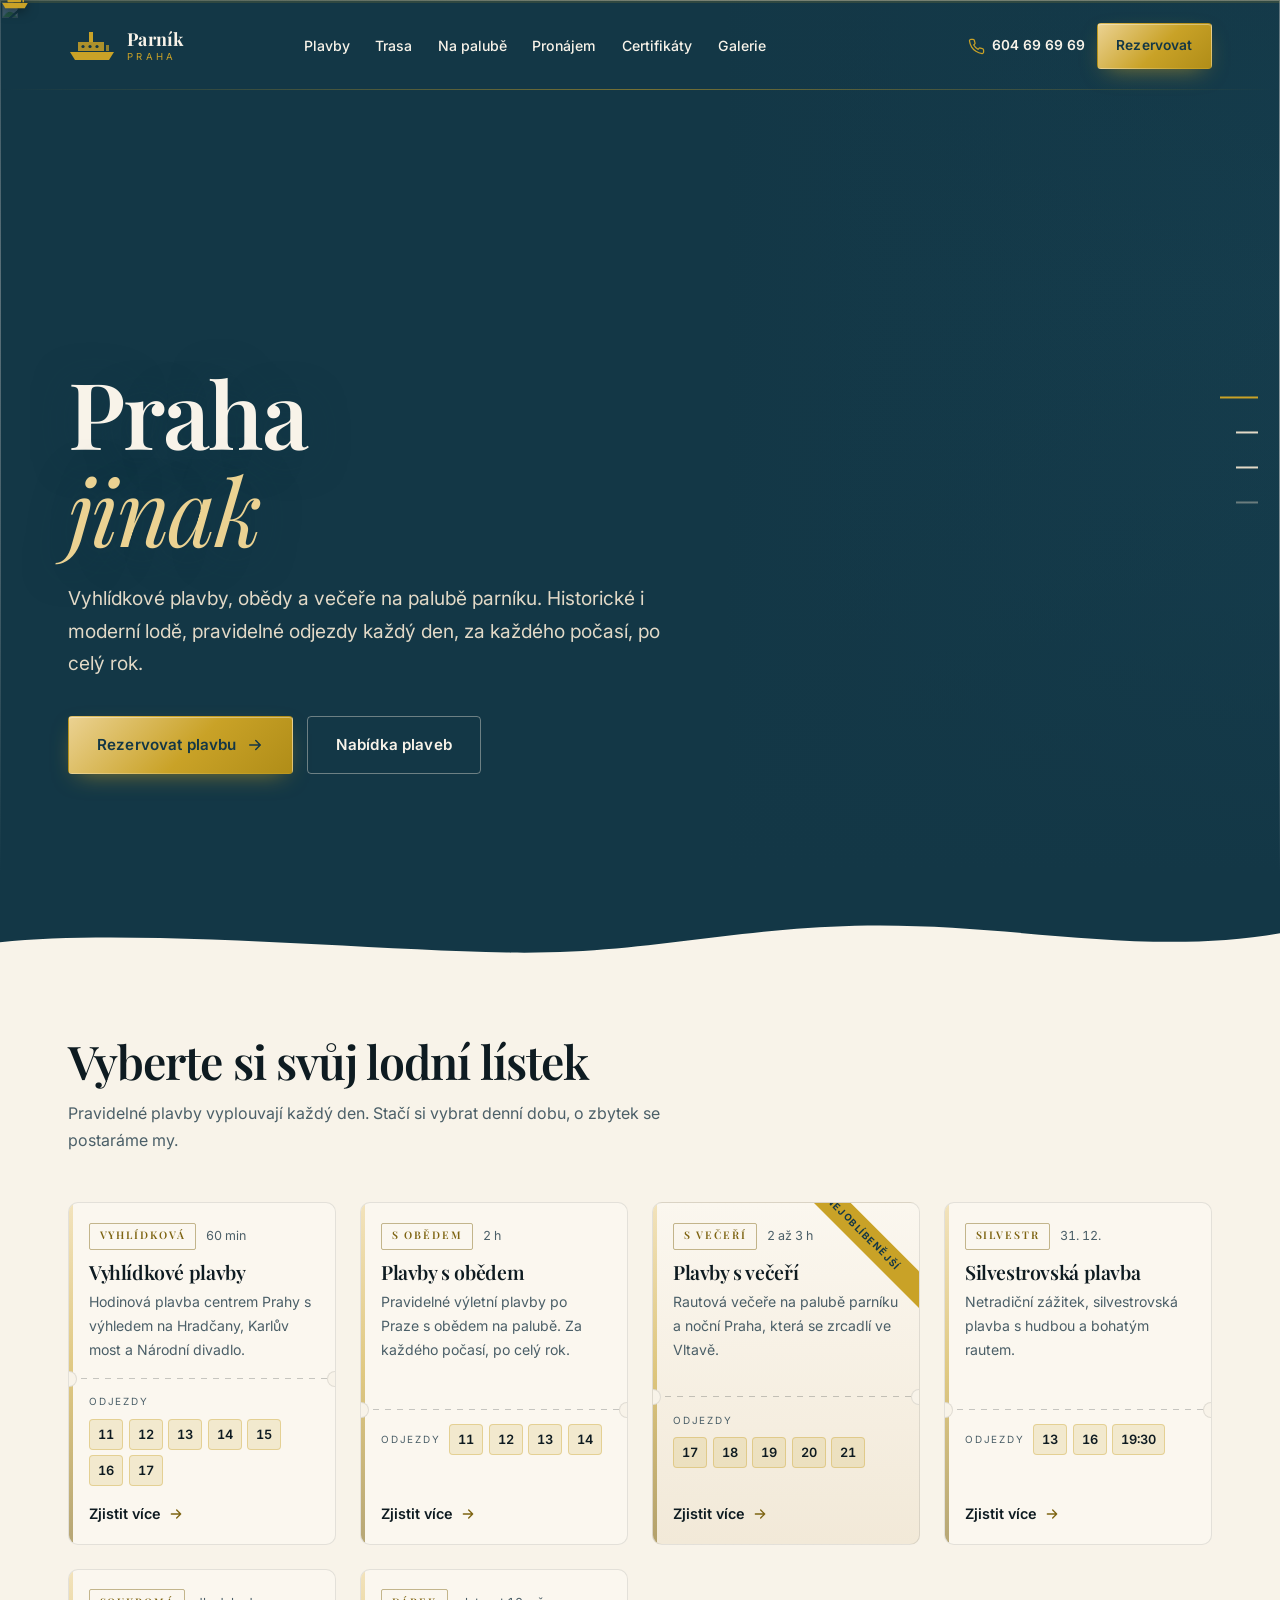
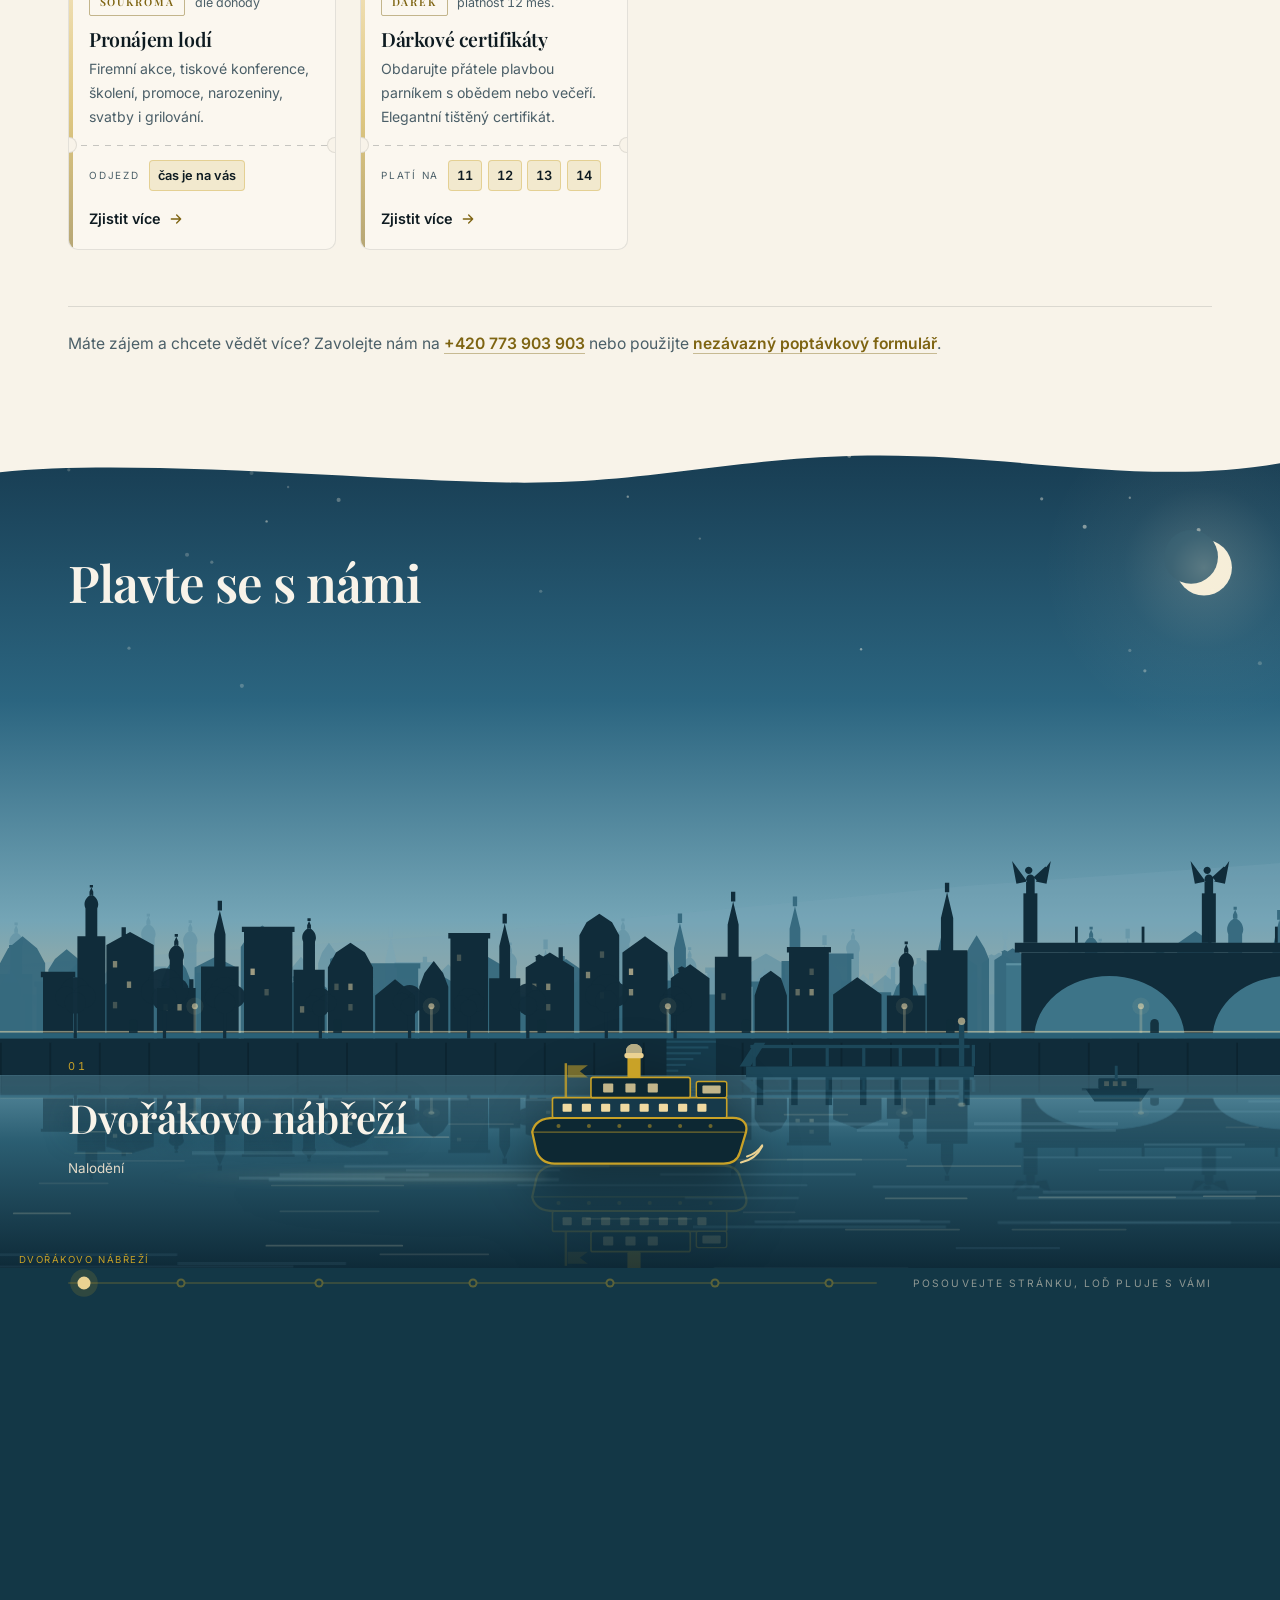
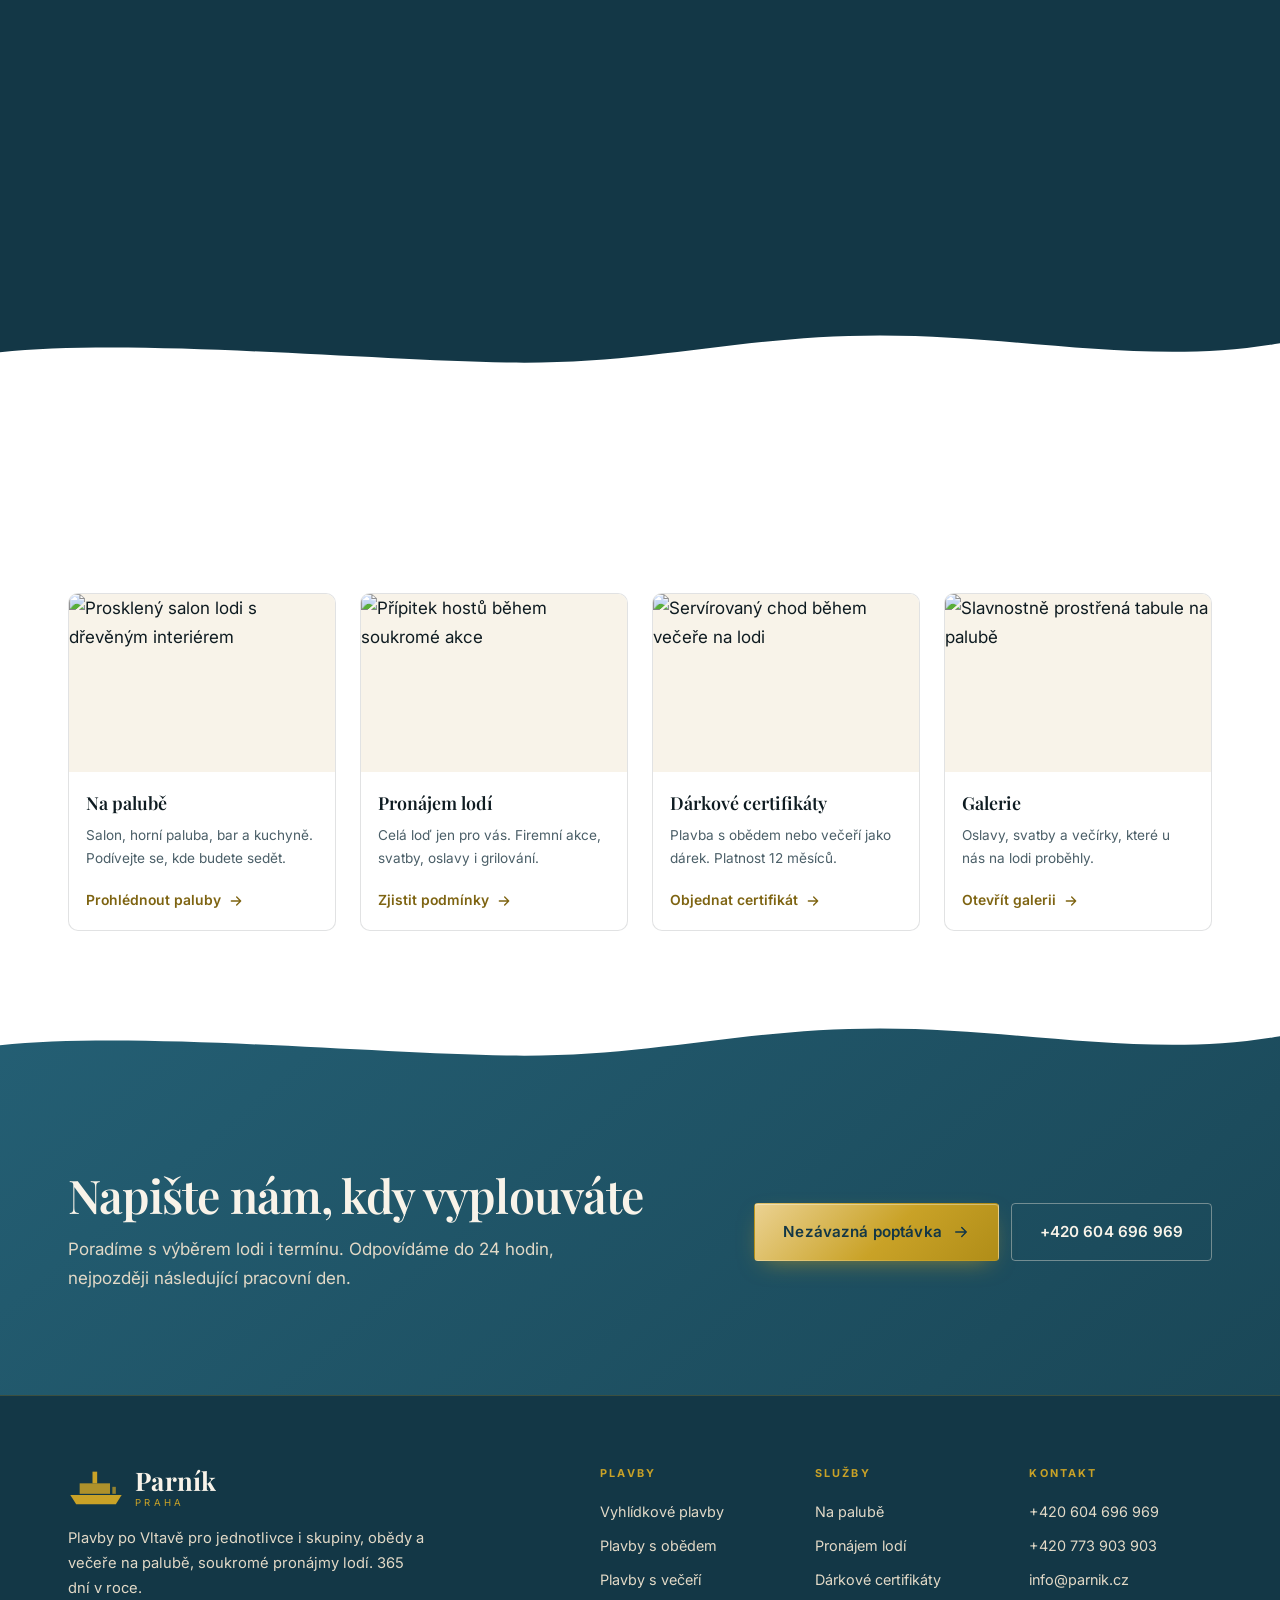
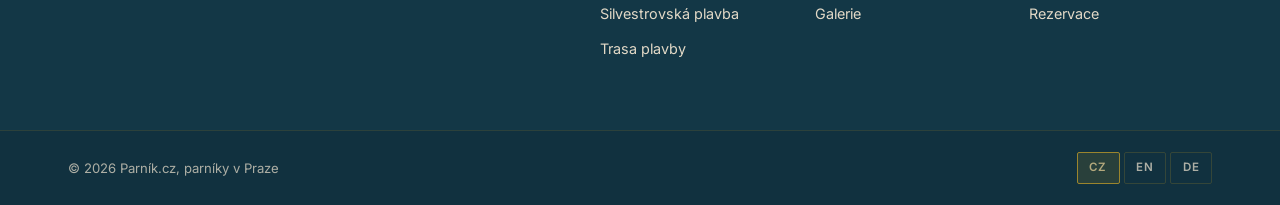
==== commit 566cf8de: "vylepseni sceny + proklik na sluzby" ====
--- a/index.html
+++ b/index.html
@@ -5,7 +5,7 @@
 <meta name="viewport" content="width=device-width, initial-scale=1">
 <title>Parník Praha | Plavby po Vltavě</title>
 <meta name="description" content="Vyhlídkové plavby, obědy a večeře na palubě parníku v Praze. 365 dní v roce, za každého počasí. Pronájem lodí na firemní akce, svatby a oslavy.">
-<meta name="theme-color" content="#0C2129">
+<meta name="theme-color" content="#133746">
 <meta property="og:type" content="website">
 <meta property="og:title" content="Parník Praha, Praha vypadá jinak z paluby">
 <meta property="og:description" content="Vyhlídkové plavby, obědy a večeře na palubě parníku. 365 dní v roce.">
@@ -15,7 +15,7 @@
 <link rel="preconnect" href="https://fonts.gstatic.com" crossorigin>
 <link rel="preconnect" href="https://images.unsplash.com">
 <link href="https://fonts.googleapis.com/css2?family=Playfair+Display:ital,wght@0,400;0,500;0,600;0,700;1,400&family=Inter:wght@300;400;500;600;700&display=swap" rel="stylesheet">
-<link rel="icon" href="data:image/svg+xml,%3Csvg xmlns='http://www.w3.org/2000/svg' viewBox='0 0 32 32'%3E%3Crect width='32' height='32' rx='6' fill='%230C2129'/%3E%3Cpath d='M5 21h22l-3 5H8z' fill='%23C9A227'/%3E%3Crect x='9' y='14' width='14' height='6' fill='%23C9A227'/%3E%3Crect x='14' y='6' width='3' height='8' fill='%23C9A227'/%3E%3C/svg%3E">
+<link rel="icon" href="data:image/svg+xml,%3Csvg xmlns='http://www.w3.org/2000/svg' viewBox='0 0 32 32'%3E%3Crect width='32' height='32' rx='6' fill='%23133746'/%3E%3Cpath d='M5 21h22l-3 5H8z' fill='%23C9A227'/%3E%3Crect x='9' y='14' width='14' height='6' fill='%23C9A227'/%3E%3Crect x='14' y='6' width='3' height='8' fill='%23C9A227'/%3E%3C/svg%3E">
 <link rel="stylesheet" href="assets/css/style.css">
 <script>document.documentElement.classList.add('js')</script>
 </head>
@@ -50,9 +50,9 @@
         <path d="M10 12h26v9H10z" fill="currentColor" opacity=".85"/>
         <rect x="21" y="2" width="4" height="10" fill="currentColor"/>
         <rect x="38" y="15" width="3" height="6" fill="currentColor" opacity=".7"/>
-        <circle cx="15" cy="16.5" r="1.6" fill="#0C2129"/>
-        <circle cx="22" cy="16.5" r="1.6" fill="#0C2129"/>
-        <circle cx="29" cy="16.5" r="1.6" fill="#0C2129"/>
+        <circle cx="15" cy="16.5" r="1.6" fill="#133746"/>
+        <circle cx="22" cy="16.5" r="1.6" fill="#133746"/>
+        <circle cx="29" cy="16.5" r="1.6" fill="#133746"/>
       </svg>
       <span class="brand__text"><strong>Parník</strong><em>Praha</em></span>
     </a>
@@ -113,8 +113,8 @@
 
   <div class="hero__inner">
     <h1 class="hero__title reveal">
-      <span>Praha vypadá</span>
-      <span><em>jinak</em> z paluby.</span>
+      <span>Praha </span>
+      <span><em>jinak</em> </span>
     </h1>
     <p class="hero__lead reveal">
       Vyhlídkové plavby, obědy a večeře na palubě parníku. Historické i moderní lodě,
@@ -127,12 +127,6 @@
       </a>
       <a class="btn btn--ghost btn--light" href="index.html#plavby">Nabídka plaveb</a>
     </div>
-
-    <dl class="hero__facts reveal">
-      <div><dt>Vyhlídková plavba</dt><dd>60 minut</dd></div>
-      <div><dt>Odjezdy</dt><dd>11 až 21 h</dd></div>
-      <div><dt>Nalodění</dt><dd>Dvořákovo nábřeží</dd></div>
-    </dl>
   </div>
 
 
@@ -164,7 +158,7 @@
           <span class="lbl">Odjezdy</span>
           <ul><li>11</li><li>12</li><li>13</li><li>14</li><li>15</li><li>16</li><li>17</li></ul>
         </div>
-        <a class="ticket__link" href="kontakt.html">Rezervovat <svg viewBox="0 0 24 24" width="16" height="16" fill="none" stroke="currentColor" stroke-width="2" stroke-linecap="round" stroke-linejoin="round" aria-hidden="true"><path d="M5 12h14M13 6l6 6-6 6"/></svg></a>
+        <a class="ticket__link" href="vyhlidkove-plavby.html">Zjistit více <svg viewBox="0 0 24 24" width="16" height="16" fill="none" stroke="currentColor" stroke-width="2" stroke-linecap="round" stroke-linejoin="round" aria-hidden="true"><path d="M5 12h14M13 6l6 6-6 6"/></svg></a>
       </article>
 
       <article class="ticket reveal">
@@ -179,7 +173,7 @@
           <span class="lbl">Odjezdy</span>
           <ul><li>11</li><li>12</li><li>13</li><li>14</li></ul>
         </div>
-        <a class="ticket__link" href="kontakt.html">Rezervovat <svg viewBox="0 0 24 24" width="16" height="16" fill="none" stroke="currentColor" stroke-width="2" stroke-linecap="round" stroke-linejoin="round" aria-hidden="true"><path d="M5 12h14M13 6l6 6-6 6"/></svg></a>
+        <a class="ticket__link" href="obed-na-parniku.html">Zjistit více <svg viewBox="0 0 24 24" width="16" height="16" fill="none" stroke="currentColor" stroke-width="2" stroke-linecap="round" stroke-linejoin="round" aria-hidden="true"><path d="M5 12h14M13 6l6 6-6 6"/></svg></a>
       </article>
 
       <article class="ticket ticket--feature reveal">
@@ -194,7 +188,7 @@
           <span class="lbl">Odjezdy</span>
           <ul><li>17</li><li>18</li><li>19</li><li>20</li><li>21</li></ul>
         </div>
-        <a class="ticket__link" href="kontakt.html">Rezervovat <svg viewBox="0 0 24 24" width="16" height="16" fill="none" stroke="currentColor" stroke-width="2" stroke-linecap="round" stroke-linejoin="round" aria-hidden="true"><path d="M5 12h14M13 6l6 6-6 6"/></svg></a>
+        <a class="ticket__link" href="vecere-na-parniku.html">Zjistit více <svg viewBox="0 0 24 24" width="16" height="16" fill="none" stroke="currentColor" stroke-width="2" stroke-linecap="round" stroke-linejoin="round" aria-hidden="true"><path d="M5 12h14M13 6l6 6-6 6"/></svg></a>
       </article>
 
       <article class="ticket reveal">
@@ -209,7 +203,7 @@
           <span class="lbl">Odjezdy</span>
           <ul><li>13</li><li>16</li><li>19:30</li></ul>
         </div>
-        <a class="ticket__link" href="kontakt.html">Rezervovat <svg viewBox="0 0 24 24" width="16" height="16" fill="none" stroke="currentColor" stroke-width="2" stroke-linecap="round" stroke-linejoin="round" aria-hidden="true"><path d="M5 12h14M13 6l6 6-6 6"/></svg></a>
+        <a class="ticket__link" href="silvestr.html">Zjistit více <svg viewBox="0 0 24 24" width="16" height="16" fill="none" stroke="currentColor" stroke-width="2" stroke-linecap="round" stroke-linejoin="round" aria-hidden="true"><path d="M5 12h14M13 6l6 6-6 6"/></svg></a>
       </article>
 
       <article class="ticket reveal">
@@ -255,19 +249,19 @@
 <section class="route cut--cream" id="trasa" aria-label="Trasa plavby">
   <div class="route__sticky">
     <div class="route__head">
-      <h2>Šedesát minut, osm století</h2>
+      <h2>Plavte se s námi</h2>
     </div>
 
     <div class="route__stage">
-      <div class="pano" data-depth="0.10"><svg viewBox="0 0 5200 780" preserveAspectRatio="xMinYMid meet" aria-hidden="true"><defs><linearGradient id="pSky" x1="0" y1="0" x2="0" y2="1"><stop offset="0%" stop-color="#0d2433"/><stop offset="52%" stop-color="#194256"/><stop offset="100%" stop-color="#2d6a80"/></linearGradient><linearGradient id="pHaze" x1="0" y1="0" x2="0" y2="1"><stop offset="0%" stop-color="#2b6076" stop-opacity="0"/><stop offset="100%" stop-color="#2b6076" stop-opacity=".55"/></linearGradient><linearGradient id="pWater" x1="0" y1="0" x2="0" y2="1"><stop offset="0%" stop-color="#0b2a38"/><stop offset="100%" stop-color="#061a24"/></linearGradient></defs><rect width="5200" height="600" fill="url(#pSky)"/><g fill="#F0D9A0"><circle cx="64" cy="46" r="1.6" opacity="0.16"/><circle cx="225" cy="286" r="2.0" opacity="0.18"/><circle cx="3939" cy="56" r="2.0" opacity="0.13"/><circle cx="315" cy="80" r="2.0" opacity="0.25"/><circle cx="2145" cy="299" r="1.2" opacity="0.15"/><circle cx="4005" cy="268" r="1.6" opacity="0.18"/><circle cx="1718" cy="118" r="1.2" opacity="0.18"/><circle cx="1128" cy="181" r="2.0" opacity="0.14"/><circle cx="268" cy="65" r="1.2" opacity="0.18"/><circle cx="4349" cy="297" r="1.2" opacity="0.14"/><circle cx="2762" cy="139" r="1.2" opacity="0.18"/><circle cx="2248" cy="119" r="1.6" opacity="0.30"/><circle cx="1140" cy="26" r="1.6" opacity="0.20"/><circle cx="2974" cy="152" r="2.0" opacity="0.35"/><circle cx="4999" cy="293" r="1.2" opacity="0.34"/><circle cx="1593" cy="64" r="2.0" opacity="0.38"/><circle cx="4359" cy="98" r="1.2" opacity="0.17"/><circle cx="4789" cy="186" r="2.0" opacity="0.39"/><circle cx="3482" cy="95" r="1.6" opacity="0.30"/><circle cx="5157" cy="70" r="1.6" opacity="0.18"/><circle cx="1736" cy="129" r="1.2" opacity="0.28"/><circle cx="614" cy="42" r="2.0" opacity="0.15"/><circle cx="1009" cy="110" r="2.0" opacity="0.40"/><circle cx="790" cy="31" r="2.0" opacity="0.34"/><circle cx="1446" cy="121" r="2.0" opacity="0.26"/><circle cx="3072" cy="258" r="1.6" opacity="0.16"/><circle cx="3771" cy="212" r="1.2" opacity="0.19"/><circle cx="3981" cy="296" r="1.6" opacity="0.19"/><circle cx="503" cy="181" r="1.6" opacity="0.17"/><circle cx="234" cy="50" r="2.0" opacity="0.13"/><circle cx="3193" cy="73" r="1.2" opacity="0.39"/><circle cx="4506" cy="211" r="2.0" opacity="0.25"/><circle cx="3614" cy="164" r="2.0" opacity="0.23"/><circle cx="2725" cy="219" r="1.6" opacity="0.21"/><circle cx="4260" cy="107" r="1.6" opacity="0.15"/><circle cx="4072" cy="227" r="1.6" opacity="0.31"/><circle cx="3015" cy="62" r="2.0" opacity="0.15"/><circle cx="2209" cy="54" r="1.6" opacity="0.37"/><circle cx="1065" cy="269" r="1.6" opacity="0.27"/><circle cx="1262" cy="237" r="2.0" opacity="0.38"/><circle cx="197" cy="149" r="1.6" opacity="0.19"/><circle cx="1051" cy="247" r="1.6" opacity="0.18"/><circle cx="174" cy="141" r="2.0" opacity="0.18"/><circle cx="1115" cy="113" r="2.0" opacity="0.39"/><circle cx="584" cy="76" r="1.2" opacity="0.37"/><circle cx="3607" cy="268" r="1.6" opacity="0.38"/><circle cx="1442" cy="66" r="1.2" opacity="0.14"/><circle cx="801" cy="245" r="1.2" opacity="0.39"/><circle cx="1442" cy="92" r="1.6" opacity="0.20"/><circle cx="4745" cy="180" r="1.6" opacity="0.37"/><circle cx="5041" cy="82" r="1.2" opacity="0.36"/><circle cx="2813" cy="105" r="1.2" opacity="0.31"/><circle cx="3681" cy="20" r="2.0" opacity="0.26"/><circle cx="1592" cy="148" r="1.6" opacity="0.21"/><circle cx="2016" cy="208" r="2.0" opacity="0.37"/><circle cx="3990" cy="28" r="2.0" opacity="0.19"/><circle cx="3670" cy="28" r="1.6" opacity="0.31"/><circle cx="1683" cy="295" r="2.0" opacity="0.14"/><circle cx="1291" cy="155" r="1.6" opacity="0.16"/><circle cx="248" cy="103" r="1.2" opacity="0.38"/><circle cx="1172" cy="260" r="2.0" opacity="0.16"/><circle cx="120" cy="244" r="1.6" opacity="0.20"/><circle cx="3945" cy="205" r="1.2" opacity="0.37"/><circle cx="4301" cy="222" r="1.6" opacity="0.19"/><circle cx="5164" cy="147" r="1.6" opacity="0.14"/><circle cx="2960" cy="274" r="1.6" opacity="0.29"/><circle cx="1051" cy="77" r="1.2" opacity="0.31"/><circle cx="4362" cy="25" r="2.0" opacity="0.24"/><circle cx="3909" cy="53" r="2.0" opacity="0.34"/><circle cx="4970" cy="162" r="1.6" opacity="0.24"/><circle cx="2892" cy="238" r="1.6" opacity="0.14"/><circle cx="4530" cy="102" r="2.0" opacity="0.36"/><circle cx="651" cy="123" r="1.2" opacity="0.20"/><circle cx="1772" cy="277" r="1.6" opacity="0.35"/><circle cx="3109" cy="249" r="1.6" opacity="0.22"/><circle cx="969" cy="79" r="1.6" opacity="0.35"/><circle cx="5019" cy="47" r="1.2" opacity="0.32"/><circle cx="1613" cy="204" r="1.6" opacity="0.24"/><circle cx="407" cy="41" r="2.0" opacity="0.36"/><circle cx="2479" cy="55" r="1.6" opacity="0.26"/><circle cx="322" cy="186" r="1.6" opacity="0.36"/><circle cx="1602" cy="31" r="1.6" opacity="0.15"/><circle cx="3677" cy="189" r="2.0" opacity="0.37"/><circle cx="2868" cy="183" r="1.2" opacity="0.19"/><circle cx="2834" cy="239" r="2.0" opacity="0.24"/><circle cx="1653" cy="187" r="2.0" opacity="0.19"/><circle cx="389" cy="189" r="1.2" opacity="0.31"/><circle cx="743" cy="289" r="2.0" opacity="0.35"/><circle cx="4523" cy="55" r="1.6" opacity="0.39"/><circle cx="896" cy="161" r="2.0" opacity="0.37"/><circle cx="1850" cy="125" r="1.2" opacity="0.35"/><circle cx="1747" cy="157" r="2.0" opacity="0.33"/><circle cx="3747" cy="152" r="1.6" opacity="0.17"/><circle cx="3681" cy="225" r="2.0" opacity="0.26"/><circle cx="4900" cy="52" r="1.2" opacity="0.33"/><circle cx="4715" cy="186" r="1.2" opacity="0.14"/><circle cx="98" cy="29" r="1.6" opacity="0.28"/><circle cx="1237" cy="120" r="1.6" opacity="0.20"/><circle cx="270" cy="99" r="1.2" opacity="0.14"/><circle cx="2101" cy="161" r="1.2" opacity="0.30"/><circle cx="1789" cy="169" r="1.6" opacity="0.39"/><circle cx="4481" cy="216" r="1.2" opacity="0.21"/><circle cx="1297" cy="263" r="2.0" opacity="0.25"/><circle cx="4033" cy="163" r="1.6" opacity="0.32"/><circle cx="4589" cy="61" r="1.6" opacity="0.32"/><circle cx="3285" cy="83" r="1.2" opacity="0.28"/><circle cx="773" cy="212" r="2.0" opacity="0.31"/><circle cx="4668" cy="94" r="1.2" opacity="0.26"/><circle cx="1789" cy="60" r="1.6" opacity="0.32"/><circle cx="4882" cy="93" r="1.6" opacity="0.31"/><circle cx="4963" cy="291" r="1.6" opacity="0.22"/><circle cx="3362" cy="71" r="1.6" opacity="0.28"/><circle cx="5103" cy="26" r="1.6" opacity="0.27"/><circle cx="2756" cy="184" r="1.6" opacity="0.24"/><circle cx="2656" cy="215" r="2.0" opacity="0.36"/><circle cx="3989" cy="154" r="2.0" opacity="0.33"/><circle cx="143" cy="83" r="2.0" opacity="0.13"/><circle cx="2047" cy="261" r="1.6" opacity="0.20"/><circle cx="2354" cy="59" r="2.0" opacity="0.19"/><circle cx="970" cy="155" r="1.2" opacity="0.16"/></g><g><circle cx="1180" cy="136" r="78" fill="#F0D9A0" opacity=".05"/><circle cx="1180" cy="136" r="43" fill="#F0D9A0" opacity=".1"/><circle cx="1180" cy="136" r="24" fill="#F8EDD2" opacity=".78"/><circle cx="1169" cy="128" r="24" fill="url(#pSky)" opacity=".5"/></g><rect y="420" width="5200" height="180" fill="url(#pHaze)"/><rect y="600" width="5200" height="180" fill="url(#pWater)"/></svg></div><div class="pano" data-depth="0.32"><svg viewBox="0 0 5200 780" preserveAspectRatio="xMinYMid meet" aria-hidden="true"><g fill="#2b6076" opacity=".26"><path d="M0 600 V567 l14 -13 l14 13 V600 ZM29 600 V559 l9 -16 l9 16 V600 ZM48 600 V577 h25 V600 ZM55.5 577 v-30 h10 v30 ZM55.5 547 l5 -21 l5 21 ZM77 600 V565 h30 V600 ZM87 565 v-30 h10 v30 ZM87 535 l5 -21 l5 21 ZM101 567 v-14 h4 v14 ZM109 600 V566 l13.5 -11 l13.5 11 V600 ZM127.36 562.92 v-10 h4 v10 ZM137 600 V571 l5.04 -12 l8.96 -11 l8.96 11 l5.04 12 V600 ZM168 600 V581 h19 V600 ZM172 581 v-26 h11 v26 ZM172 555 C169.25 549.5 173.375 543.45 177.5 542.35 C181.625 543.45 185.75 549.5 183 555 ZM175.74 542.68 h3.52 v-3.3 h-3.52 ZM175.85 539.38 l1.65 -3.74 l1.65 3.74 ZM176 535.64 v-2.42 h3v2.42 ZM188 600 V582 l3.24 -11 l5.76 -9 l5.76 9 l3.24 11 V600 ZM191.6 576.5 v-10 h4 v10 ZM207 600 V576 l9.5 -13 l9.5 13 V600 ZM229 600 V581 h31 V600 ZM239 581 v-26 h11 v26 ZM239 555 C236.25 549.5 240.375 543.45 244.5 542.35 C248.625 543.45 252.75 549.5 250 555 ZM242.74 542.68 h3.52 v-3.3 h-3.52 ZM242.85 539.38 l1.65 -3.74 l1.65 3.74 ZM243 535.64 v-2.42 h3v2.42 ZM265 600 V553 l16 -16 l16 16 V600 ZM299 600 V583 h27 V600 ZM307 583 v-26 h11 v26 ZM307 557 C304.25 551.5 308.375 545.45 312.5 544.35 C316.625 545.45 320.75 551.5 318 557 ZM310.74 544.68 h3.52 v-3.3 h-3.52 ZM310.85 541.38 l1.65 -3.74 l1.65 3.74 ZM311 537.64 v-2.42 h3v2.42 ZM329 600 V569 h32 V600 ZM327 564 h36 v5 h-36 ZM353.32 571 v-11 h4 v11 ZM366 600 V577 h27 V600 ZM364 572 h31 v5 h-31 ZM398 600 V579 h23 V600 ZM404 579 v-26 h11 v26 ZM404 553 C401.25 547.5 405.375 541.45 409.5 540.35 C413.625 541.45 417.75 547.5 415 553 ZM407.74 540.68 h3.52 v-3.3 h-3.52 ZM407.85 537.38 l1.65 -3.74 l1.65 3.74 ZM408 533.64 v-2.42 h3v2.42 ZM426 600 V566 h30 V600 ZM424 561 h34 v5 h-34 ZM460 600 V562 l13 -17 l13 17 V600 ZM477.68 557.24 v-9 h4 v9 ZM488 600 V569 l15.5 -11 l15.5 11 V600 ZM521 600 V562 h28 V600 ZM529.5 562 v-26 h11 v26 ZM529.5 536 C526.75 530.5 530.875 524.45 535 523.35 C539.125 524.45 543.25 530.5 540.5 536 ZM533.24 523.68 h3.52 v-3.3 h-3.52 ZM533.35 520.38 l1.65 -3.74 l1.65 3.74 ZM533.5 516.64 v-2.42 h3v2.42 ZM552 600 V568 h18 V600 ZM550 563 h22 v5 h-22 ZM573 600 V561 l15 -14 l15 14 V600 ZM593.4 557.08 v-14 h4 v14 ZM606 600 V575 h26 V600 ZM614 575 v-30 h10 v30 ZM614 545 l5 -21 l5 21 ZM634 600 V555 h26 V600 ZM632 550 h30 v5 h-30 ZM661 600 V565 h26 V600 ZM668.5 565 v-26 h11 v26 ZM668.5 539 C665.75 533.5 669.875 527.45 674 526.35 C678.125 527.45 682.25 533.5 679.5 539 ZM672.24 526.68 h3.52 v-3.3 h-3.52 ZM672.35 523.38 l1.65 -3.74 l1.65 3.74 ZM672.5 519.64 v-2.42 h3v2.42 ZM692 600 V568 l11.5 -17 l11.5 17 V600 ZM720 600 V571 h18 V600 ZM724 571 v-30 h10 v30 ZM724 541 l5 -21 l5 21 ZM741 600 V565 h19 V600 ZM745 565 v-26 h11 v26 ZM745 539 C742.25 533.5 746.375 527.45 750.5 526.35 C754.625 527.45 758.75 533.5 756 539 ZM748.74 526.68 h3.52 v-3.3 h-3.52 ZM748.85 523.38 l1.65 -3.74 l1.65 3.74 ZM749 519.64 v-2.42 h3v2.42 ZM764 600 V559 l9 -9 l9 9 V600 ZM787 600 V565 l13.5 -15 l13.5 15 V600 ZM818 600 V564 h24 V600 ZM824.5 564 v-26 h11 v26 ZM824.5 538 C821.75 532.5 825.875 526.45 830 525.35 C834.125 526.45 838.25 532.5 835.5 538 ZM828.24 525.68 h3.52 v-3.3 h-3.52 ZM828.35 522.38 l1.65 -3.74 l1.65 3.74 ZM828.5 518.64 v-2.42 h3v2.42 ZM843 600 V581 l13.5 -10 l13.5 10 V600 ZM874 600 V557 l3.42 -15 l6.08 -10 l6.08 10 l3.42 15 V600 ZM898 600 V578 l3.6 -11 l6.4 -10 l6.4 10 l3.6 11 V600 ZM922 600 V581 l5.04 -12 l8.96 -8 l8.96 8 l5.04 12 V600 ZM953 600 V578 h27 V600 ZM961 578 v-26 h11 v26 ZM961 552 C958.25 546.5 962.375 540.45 966.5 539.35 C970.625 540.45 974.75 546.5 972 552 ZM964.74 539.68 h3.52 v-3.3 h-3.52 ZM964.85 536.38 l1.65 -3.74 l1.65 3.74 ZM965 532.64 v-2.42 h3v2.42 ZM985 600 V575 h31 V600 ZM983 570 h35 v5 h-35 ZM1018 600 V566 h29 V600 ZM1016 561 h33 v5 h-33 ZM1051 600 V574 l5.04 -15 l8.96 -8 l8.96 8 l5.04 15 V600 ZM1084 600 V566 l13 -10 l13 10 V600 ZM1111 600 V555 l5.22 -12 l9.28 -8 l9.28 8 l5.22 12 V600 ZM1143 600 V558 l13 -11 l13 11 V600 ZM1171 600 V554 l14 -14 l14 14 V600 ZM1202 600 V554 l11 -10 l11 10 V600 ZM1209.04 551.2 v-9 h4 v9 ZM1228 600 V569 h25 V600 ZM1226 564 h29 v5 h-29 ZM1256 600 V560 h22 V600 ZM1262 560 v-30 h10 v30 ZM1262 530 l5 -21 l5 21 ZM1282 600 V576 l11.5 -16 l11.5 16 V600 ZM1307 600 V562 h21 V600 ZM1305 557 h25 v5 h-25 ZM1333 600 V566 h27 V600 ZM1341 566 v-26 h11 v26 ZM1341 540 C1338.25 534.5 1342.38 528.45 1346.5 527.35 C1350.62 528.45 1354.75 534.5 1352 540 ZM1344.74 527.68 h3.52 v-3.3 h-3.52 ZM1344.85 524.38 l1.65 -3.74 l1.65 3.74 ZM1345 520.64 v-2.42 h3v2.42 ZM1365 600 V568 l5.58 -10 l9.92 -9 l9.92 9 l5.58 10 V600 ZM1371.2 563 v-11 h4 v11 ZM1398 600 V553 h23 V600 ZM1404 553 v-26 h11 v26 ZM1404 527 C1401.25 521.5 1405.38 515.45 1409.5 514.35 C1413.62 515.45 1417.75 521.5 1415 527 ZM1407.74 514.68 h3.52 v-3.3 h-3.52 ZM1407.85 511.38 l1.65 -3.74 l1.65 3.74 ZM1408 507.64 v-2.42 h3v2.42 ZM1400 555 v-10 h4 v10 ZM1423 600 V562 h18 V600 ZM1427 562 v-30 h10 v30 ZM1427 532 l5 -21 l5 21 ZM1442 600 V560 h28 V600 ZM1450.5 560 v-26 h11 v26 ZM1450.5 534 C1447.75 528.5 1451.88 522.45 1456 521.35 C1460.12 522.45 1464.25 528.5 1461.5 534 ZM1454.24 521.68 h3.52 v-3.3 h-3.52 ZM1454.35 518.38 l1.65 -3.74 l1.65 3.74 ZM1454.5 514.64 v-2.42 h3v2.42 ZM1474 600 V568 h25 V600 ZM1481 568 v-26 h11 v26 ZM1481 542 C1478.25 536.5 1482.38 530.45 1486.5 529.35 C1490.62 530.45 1494.75 536.5 1492 542 ZM1484.74 529.68 h3.52 v-3.3 h-3.52 ZM1484.85 526.38 l1.65 -3.74 l1.65 3.74 ZM1485 522.64 v-2.42 h3v2.42 ZM1502 600 V575 h20 V600 ZM1506.5 575 v-26 h11 v26 ZM1506.5 549 C1503.75 543.5 1507.88 537.45 1512 536.35 C1516.12 537.45 1520.25 543.5 1517.5 549 ZM1510.24 536.68 h3.52 v-3.3 h-3.52 ZM1510.35 533.38 l1.65 -3.74 l1.65 3.74 ZM1510.5 529.64 v-2.42 h3v2.42 ZM1525 600 V576 h27 V600 ZM1533.5 576 v-30 h10 v30 ZM1533.5 546 l5 -21 l5 21 ZM1554 600 V555 l13.5 -17 l13.5 17 V600 ZM1584 600 V579 l13 -17 l13 17 V600 ZM1614 600 V580 h25 V600 ZM1621.5 580 v-30 h10 v30 ZM1621.5 550 l5 -21 l5 21 ZM1644 600 V555 l11 -12 l11 12 V600 ZM1669 600 V584 h24 V600 ZM1667 579 h28 v5 h-28 ZM1698 600 V581 h22 V600 ZM1703.5 581 v-26 h11 v26 ZM1703.5 555 C1700.75 549.5 1704.88 543.45 1709 542.35 C1713.12 543.45 1717.25 549.5 1714.5 555 ZM1707.24 542.68 h3.52 v-3.3 h-3.52 ZM1707.35 539.38 l1.65 -3.74 l1.65 3.74 ZM1707.5 535.64 v-2.42 h3v2.42 ZM1724 600 V581 h28 V600 ZM1733 581 v-30 h10 v30 ZM1733 551 l5 -21 l5 21 ZM1755 600 V552 l16 -12 l16 12 V600 ZM1789 600 V569 l4.5 -16 l8 -8 l8 8 l4.5 16 V600 ZM1808 561 v-12 h4 v12 ZM1816 600 V578 h30 V600 ZM1814 573 h34 v5 h-34 ZM1848 600 V573 h25 V600 ZM1846 568 h29 v5 h-29 ZM1876 600 V552 l9 -12 l9 12 V600 ZM1881.76 548.64 v-16 h4 v16 ZM1899 600 V553 h29 V600 ZM1908 553 v-26 h11 v26 ZM1908 527 C1905.25 521.5 1909.38 515.45 1913.5 514.35 C1917.62 515.45 1921.75 521.5 1919 527 ZM1911.74 514.68 h3.52 v-3.3 h-3.52 ZM1911.85 511.38 l1.65 -3.74 l1.65 3.74 ZM1912 507.64 v-2.42 h3v2.42 ZM1932 600 V574 l14 -17 l14 17 V600 ZM1940.96 569.24 v-9 h4 v9 ZM1964 600 V580 h25 V600 ZM1962 575 h29 v5 h-29 ZM1983 582 v-10 h4 v10 ZM1991 600 V560 l10 -9 l10 9 V600 ZM2016 600 V579 l9.5 -10 l9.5 10 V600 ZM2037 600 V553 h27 V600 ZM2035 548 h31 v5 h-31 ZM2042.4 555 v-15 h4 v15 ZM2069 600 V576 h28 V600 ZM2078 576 v-30 h10 v30 ZM2078 546 l5 -21 l5 21 ZM2102 600 V568 l5.58 -14 l9.92 -7 l9.92 7 l5.58 14 V600 ZM2134 600 V562 h25 V600 ZM2141.5 562 v-30 h10 v30 ZM2141.5 532 l5 -21 l5 21 ZM2162 600 V581 h31 V600 ZM2172.5 581 v-30 h10 v30 ZM2172.5 551 l5 -21 l5 21 ZM2198 600 V566 h31 V600 ZM2208.5 566 v-30 h10 v30 ZM2208.5 536 l5 -21 l5 21 ZM2223 568 v-15 h4 v15 ZM2230 600 V563 l3.24 -12 l5.76 -8 l5.76 8 l3.24 12 V600 ZM2251 600 V584 l3.96 -15 l7.04 -7 l7.04 7 l3.96 15 V600 ZM2276 600 V556 h24 V600 ZM2283 556 v-30 h10 v30 ZM2283 526 l5 -21 l5 21 ZM2304 600 V569 l9.5 -10 l9.5 10 V600 ZM2310.08 566.2 v-15 h4 v15 ZM2326 600 V555 l3.42 -11 l6.08 -9 l6.08 9 l3.42 11 V600 ZM2349 600 V567 h32 V600 ZM2360 567 v-30 h10 v30 ZM2360 537 l5 -21 l5 21 ZM2351.56 569 v-11 h4 v11 ZM2382 600 V567 l3.96 -10 l7.04 -12 l7.04 12 l3.96 10 V600 ZM2407 600 V554 h19 V600 ZM2405 549 h23 v5 h-23 ZM2428 600 V569 h22 V600 ZM2426 564 h26 v5 h-26 ZM2451 600 V571 l3.42 -10 l6.08 -9 l6.08 9 l3.42 10 V600 ZM2474 600 V582 l14.5 -12 l14.5 12 V600 ZM2504 600 V554 h24 V600 ZM2502 549 h28 v5 h-28 ZM2530 600 V584 l5.22 -16 l9.28 -7 l9.28 7 l5.22 16 V600 ZM2561 600 V561 l10 -14 l10 14 V600 ZM2585 600 V557 l13 -15 l13 15 V600 ZM2616 600 V579 h23 V600 ZM2614 574 h27 v5 h-27 ZM2640 600 V571 l9 -16 l9 16 V600 ZM2661 600 V582 l10 -9 l10 9 V600 ZM2674.6 579.48 v-12 h4 v12 ZM2683 600 V584 h24 V600 ZM2681 579 h28 v5 h-28 ZM2711 600 V568 l11.5 -9 l11.5 9 V600 ZM2735 600 V584 h20 V600 ZM2740 584 v-30 h10 v30 ZM2740 554 l5 -21 l5 21 ZM2737 586 v-15 h4 v15 ZM2758 600 V569 l10 -16 l10 16 V600 ZM2783 600 V563 l10.5 -9 l10.5 9 V600 ZM2808 600 V559 l9 -17 l9 17 V600 ZM2831 600 V572 h20 V600 ZM2829 567 h24 v5 h-24 ZM2853 600 V584 l15.5 -12 l15.5 12 V600 ZM2885 600 V573 l5.76 -13 l10.24 -7 l10.24 7 l5.76 13 V600 ZM2891.4 566.5 v-16 h4 v16 ZM2921 600 V576 h19 V600 ZM2925 576 v-26 h11 v26 ZM2925 550 C2922.25 544.5 2926.38 538.45 2930.5 537.35 C2934.62 538.45 2938.75 544.5 2936 550 ZM2928.74 537.68 h3.52 v-3.3 h-3.52 ZM2928.85 534.38 l1.65 -3.74 l1.65 3.74 ZM2929 530.64 v-2.42 h3v2.42 ZM2941 600 V583 l3.24 -12 l5.76 -12 l5.76 12 l3.24 12 V600 ZM2962 600 V570 h27 V600 ZM2960 565 h31 v5 h-31 ZM2967.4 572 v-13 h4 v13 ZM2994 600 V581 l12 -17 l12 17 V600 ZM3010.32 576.24 v-16 h4 v16 ZM3020 600 V563 l12 -16 l12 16 V600 ZM3036.32 558.52 v-16 h4 v16 ZM3048 600 V575 h20 V600 ZM3046 570 h24 v5 h-24 ZM3071 600 V569 h31 V600 ZM3081 569 v-26 h11 v26 ZM3081 543 C3078.25 537.5 3082.38 531.45 3086.5 530.35 C3090.62 531.45 3094.75 537.5 3092 543 ZM3084.74 530.68 h3.52 v-3.3 h-3.52 ZM3084.85 527.38 l1.65 -3.74 l1.65 3.74 ZM3085 523.64 v-2.42 h3v2.42 ZM3103 600 V582 h32 V600 ZM3114 582 v-30 h10 v30 ZM3114 552 l5 -21 l5 21 ZM3140 600 V574 l3.42 -10 l6.08 -9 l6.08 9 l3.42 10 V600 ZM3163 600 V560 h28 V600 ZM3171.5 560 v-26 h11 v26 ZM3171.5 534 C3168.75 528.5 3172.88 522.45 3177 521.35 C3181.12 522.45 3185.25 528.5 3182.5 534 ZM3175.24 521.68 h3.52 v-3.3 h-3.52 ZM3175.35 518.38 l1.65 -3.74 l1.65 3.74 ZM3175.5 514.64 v-2.42 h3v2.42 ZM3193 600 V559 l3.78 -14 l6.72 -9 l6.72 9 l3.78 14 V600 ZM3215 600 V574 l12.5 -11 l12.5 11 V600 ZM3242 600 V557 h21 V600 ZM3247 557 v-26 h11 v26 ZM3247 531 C3244.25 525.5 3248.38 519.45 3252.5 518.35 C3256.62 519.45 3260.75 525.5 3258 531 ZM3250.74 518.68 h3.52 v-3.3 h-3.52 ZM3250.85 515.38 l1.65 -3.74 l1.65 3.74 ZM3251 511.64 v-2.42 h3v2.42 ZM3267 600 V584 h32 V600 ZM3265 579 h36 v5 h-36 ZM3300 600 V554 h25 V600 ZM3298 549 h29 v5 h-29 ZM3328 600 V552 h25 V600 ZM3335 552 v-26 h11 v26 ZM3335 526 C3332.25 520.5 3336.38 514.45 3340.5 513.35 C3344.62 514.45 3348.75 520.5 3346 526 ZM3338.74 513.68 h3.52 v-3.3 h-3.52 ZM3338.85 510.38 l1.65 -3.74 l1.65 3.74 ZM3339 506.64 v-2.42 h3v2.42 ZM3330 554 v-10 h4 v10 ZM3358 600 V552 l5.22 -10 l9.28 -8 l9.28 8 l5.22 10 V600 ZM3390 600 V584 h30 V600 ZM3388 579 h34 v5 h-34 ZM3422 600 V574 l5.04 -10 l8.96 -7 l8.96 7 l5.04 10 V600 ZM3427.6 569 v-10 h4 v10 ZM3453 600 V555 h20 V600 ZM3457.5 555 v-26 h11 v26 ZM3457.5 529 C3454.75 523.5 3458.88 517.45 3463 516.35 C3467.12 517.45 3471.25 523.5 3468.5 529 ZM3461.24 516.68 h3.52 v-3.3 h-3.52 ZM3461.35 513.38 l1.65 -3.74 l1.65 3.74 ZM3461.5 509.64 v-2.42 h3v2.42 ZM3474 600 V558 l12.5 -9 l12.5 9 V600 ZM3502 600 V563 l10 -10 l10 10 V600 ZM3508.4 560.2 v-9 h4 v9 ZM3523 600 V559 l13 -12 l13 12 V600 ZM3550 600 V572 l5.04 -14 l8.96 -8 l8.96 8 l5.04 14 V600 ZM3582 600 V579 l5.58 -14 l9.92 -7 l9.92 7 l5.58 14 V600 ZM3617 600 V560 l16 -13 l16 13 V600 ZM3652 600 V584 l4.68 -10 l8.32 -9 l8.32 9 l4.68 10 V600 ZM3682 600 V579 l10 -15 l10 15 V600 ZM3695.6 574.8 v-12 h4 v12 ZM3707 600 V555 h28 V600 ZM3705 550 h32 v5 h-32 ZM3740 600 V573 h24 V600 ZM3746.5 573 v-26 h11 v26 ZM3746.5 547 C3743.75 541.5 3747.88 535.45 3752 534.35 C3756.12 535.45 3760.25 541.5 3757.5 547 ZM3750.24 534.68 h3.52 v-3.3 h-3.52 ZM3750.35 531.38 l1.65 -3.74 l1.65 3.74 ZM3750.5 527.64 v-2.42 h3v2.42 ZM3765 600 V560 h23 V600 ZM3763 555 h27 v5 h-27 ZM3789 600 V577 l13.5 -13 l13.5 13 V600 ZM3797.64 573.36 v-13 h4 v13 ZM3819 600 V566 l15 -16 l15 16 V600 ZM3839.4 561.52 v-10 h4 v10 ZM3852 600 V560 h31 V600 ZM3862 560 v-26 h11 v26 ZM3862 534 C3859.25 528.5 3863.38 522.45 3867.5 521.35 C3871.62 522.45 3875.75 528.5 3873 534 ZM3865.74 521.68 h3.52 v-3.3 h-3.52 ZM3865.85 518.38 l1.65 -3.74 l1.65 3.74 ZM3866 514.64 v-2.42 h3v2.42 ZM3877 562 v-11 h4 v11 ZM3885 600 V554 l5.4 -11 l9.6 -9 l9.6 9 l5.4 11 V600 ZM3918 600 V560 h23 V600 ZM3916 555 h27 v5 h-27 ZM3942 600 V552 h25 V600 ZM3940 547 h29 v5 h-29 ZM3970 600 V559 l5.58 -13 l9.92 -10 l9.92 10 l5.58 13 V600 ZM3993.56 552.5 v-16 h4 v16 ZM4002 600 V554 l10 -13 l10 13 V600 ZM4023 600 V582 l13 -11 l13 11 V600 ZM4031.32 578.92 v-12 h4 v12 ZM4050 600 V582 h28 V600 ZM4048 577 h32 v5 h-32 ZM4080 600 V569 h22 V600 ZM4078 564 h26 v5 h-26 ZM4084.4 571 v-12 h4 v12 ZM4107 600 V578 h22 V600 ZM4113 578 v-30 h10 v30 ZM4113 548 l5 -21 l5 21 ZM4123 580 v-14 h4 v14 ZM4134 600 V556 h23 V600 ZM4140 556 v-26 h11 v26 ZM4140 530 C4137.25 524.5 4141.38 518.45 4145.5 517.35 C4149.62 518.45 4153.75 524.5 4151 530 ZM4143.74 517.68 h3.52 v-3.3 h-3.52 ZM4143.85 514.38 l1.65 -3.74 l1.65 3.74 ZM4144 510.64 v-2.42 h3v2.42 ZM4161 600 V568 h21 V600 ZM4159 563 h25 v5 h-25 ZM4184 600 V555 l10 -13 l10 13 V600 ZM4197.6 551.36 v-14 h4 v14 ZM4209 600 V574 l15.5 -13 l15.5 13 V600 ZM4241 600 V564 l5.58 -16 l9.92 -8 l9.92 8 l5.58 16 V600 ZM4277 600 V555 h25 V600 ZM4284 555 v-26 h11 v26 ZM4284 529 C4281.25 523.5 4285.38 517.45 4289.5 516.35 C4293.62 517.45 4297.75 523.5 4295 529 ZM4287.74 516.68 h3.52 v-3.3 h-3.52 ZM4287.85 513.38 l1.65 -3.74 l1.65 3.74 ZM4288 509.64 v-2.42 h3v2.42 ZM4296 557 v-9 h4 v9 ZM4307 600 V573 l14.5 -16 l14.5 16 V600 ZM4340 600 V575 l4.32 -12 l7.68 -8 l7.68 8 l4.32 12 V600 ZM4369 600 V557 l11 -17 l11 17 V600 ZM4393 600 V557 h18 V600 ZM4396.5 557 v-26 h11 v26 ZM4396.5 531 C4393.75 525.5 4397.88 519.45 4402 518.35 C4406.12 519.45 4410.25 525.5 4407.5 531 ZM4400.24 518.68 h3.52 v-3.3 h-3.52 ZM4400.35 515.38 l1.65 -3.74 l1.65 3.74 ZM4400.5 511.64 v-2.42 h3v2.42 ZM4416 600 V584 l9 -13 l9 13 V600 ZM4435 600 V576 l16 -10 l16 10 V600 ZM4471 600 V567 h22 V600 ZM4476.5 567 v-26 h11 v26 ZM4476.5 541 C4473.75 535.5 4477.88 529.45 4482 528.35 C4486.12 529.45 4490.25 535.5 4487.5 541 ZM4480.24 528.68 h3.52 v-3.3 h-3.52 ZM4480.35 525.38 l1.65 -3.74 l1.65 3.74 ZM4480.5 521.64 v-2.42 h3v2.42 ZM4498 600 V560 l14.5 -16 l14.5 16 V600 ZM4507.28 555.52 v-15 h4 v15 ZM4530 600 V576 l15.5 -9 l15.5 9 V600 ZM4564 600 V562 h22 V600 ZM4562 557 h26 v5 h-26 ZM4588 600 V575 h24 V600 ZM4594.5 575 v-26 h11 v26 ZM4594.5 549 C4591.75 543.5 4595.88 537.45 4600 536.35 C4604.12 537.45 4608.25 543.5 4605.5 549 ZM4598.24 536.68 h3.52 v-3.3 h-3.52 ZM4598.35 533.38 l1.65 -3.74 l1.65 3.74 ZM4598.5 529.64 v-2.42 h3v2.42 ZM4617 600 V584 h19 V600 ZM4621.5 584 v-30 h10 v30 ZM4621.5 554 l5 -21 l5 21 ZM4638 600 V552 h32 V600 ZM4648.5 552 v-26 h11 v26 ZM4648.5 526 C4645.75 520.5 4649.88 514.45 4654 513.35 C4658.12 514.45 4662.25 520.5 4659.5 526 ZM4652.24 513.68 h3.52 v-3.3 h-3.52 ZM4652.35 510.38 l1.65 -3.74 l1.65 3.74 ZM4652.5 506.64 v-2.42 h3v2.42 ZM4664 554 v-12 h4 v12 ZM4675 600 V554 l5.04 -16 l8.96 -12 l8.96 12 l5.04 16 V600 ZM4707 600 V558 h31 V600 ZM4717 558 v-26 h11 v26 ZM4717 532 C4714.25 526.5 4718.38 520.45 4722.5 519.35 C4726.62 520.45 4730.75 526.5 4728 532 ZM4720.74 519.68 h3.52 v-3.3 h-3.52 ZM4720.85 516.38 l1.65 -3.74 l1.65 3.74 ZM4721 512.64 v-2.42 h3v2.42 ZM4740 600 V557 l5.04 -14 l8.96 -9 l8.96 9 l5.04 14 V600 ZM4769 600 V579 h22 V600 ZM4774.5 579 v-26 h11 v26 ZM4774.5 553 C4771.75 547.5 4775.88 541.45 4780 540.35 C4784.12 541.45 4788.25 547.5 4785.5 553 ZM4778.24 540.68 h3.52 v-3.3 h-3.52 ZM4778.35 537.38 l1.65 -3.74 l1.65 3.74 ZM4778.5 533.64 v-2.42 h3v2.42 ZM4771 581 v-11 h4 v11 ZM4793 600 V552 h29 V600 ZM4802.5 552 v-30 h10 v30 ZM4802.5 522 l5 -21 l5 21 ZM4826 600 V578 l5.76 -14 l10.24 -7 l10.24 7 l5.76 14 V600 ZM4850.32 571 v-11 h4 v11 ZM4859 600 V571 l3.6 -13 l6.4 -12 l6.4 12 l3.6 13 V600 ZM4880 600 V580 h18 V600 ZM4884 580 v-30 h10 v30 ZM4884 550 l5 -21 l5 21 ZM4892 582 v-9 h4 v9 ZM4903 600 V562 h19 V600 ZM4907 562 v-26 h11 v26 ZM4907 536 C4904.25 530.5 4908.38 524.45 4912.5 523.35 C4916.62 524.45 4920.75 530.5 4918 536 ZM4910.74 523.68 h3.52 v-3.3 h-3.52 ZM4910.85 520.38 l1.65 -3.74 l1.65 3.74 ZM4911 516.64 v-2.42 h3v2.42 ZM4926 600 V566 l16 -12 l16 12 V600 ZM4947.76 562.64 v-16 h4 v16 ZM4963 600 V553 l11.5 -10 l11.5 10 V600 ZM4970.36 550.2 v-9 h4 v9 ZM4991 600 V562 l5.04 -14 l8.96 -11 l8.96 11 l5.04 14 V600 ZM5012.28 555 v-15 h4 v15 ZM5024 600 V579 l12 -14 l12 14 V600 ZM5050 600 V568 h26 V600 ZM5048 563 h30 v5 h-30 ZM5055.2 570 v-12 h4 v12 ZM5079 600 V580 h26 V600 ZM5086.5 580 v-26 h11 v26 ZM5086.5 554 C5083.75 548.5 5087.88 542.45 5092 541.35 C5096.12 542.45 5100.25 548.5 5097.5 554 ZM5090.24 541.68 h3.52 v-3.3 h-3.52 ZM5090.35 538.38 l1.65 -3.74 l1.65 3.74 ZM5090.5 534.64 v-2.42 h3v2.42 ZM5110 600 V567 h25 V600 ZM5117.5 567 v-30 h10 v30 ZM5117.5 537 l5 -21 l5 21 ZM5139 600 V581 h30 V600 ZM5149 581 v-30 h10 v30 ZM5149 551 l5 -21 l5 21 ZM5171 600 V583 h29 V600 ZM5180.5 583 v-30 h10 v30 ZM5180.5 553 l5 -21 l5 21 Z"/></g><g fill="#22566a" opacity=".38"><path d="M0 600 V568 h24 V600 ZM7 568 v-30 h10 v30 ZM7 538 l5 -21 l5 21 ZM27 600 V541 l11.5 -14 l11.5 14 V600 ZM42.64 537.08 v-13 h4 v13 ZM52 600 V569 h21 V600 ZM57 569 v-26 h11 v26 ZM57 543 C54.25 537.5 58.375 531.45 62.5 530.35 C66.625 531.45 70.75 537.5 68 543 ZM60.74 530.68 h3.52 v-3.3 h-3.52 ZM60.85 527.38 l1.65 -3.74 l1.65 3.74 ZM61 523.64 v-2.42 h3v2.42 ZM54 571 v-15 h4 v15 ZM78 600 V578 l4.32 -12 l7.68 -10 l7.68 10 l4.32 12 V600 ZM107 600 V571 l5.58 -13 l9.92 -11 l9.92 11 l5.58 13 V600 ZM140 600 V557 l13 -14 l13 14 V600 ZM157.68 553.08 v-10 h4 v10 ZM169 600 V550 l17 -14 l17 14 V600 ZM192.12 546.08 v-12 h4 v12 ZM204 600 V553 l6.48 -16 l11.52 -12 l11.52 12 l6.48 16 V600 ZM211.2 545 v-10 h4 v10 ZM242 600 V544 h36 V600 ZM254.6 544 v-30 h10.8 v30 ZM254.6 514 l5.4 -22.68 l5.4 22.68 ZM280 600 V570 h22 V600 ZM286 570 v-30 h10 v30 ZM286 540 l5 -21 l5 21 ZM304 600 V564 l12 -12 l12 12 V600 ZM320.32 560.64 v-9 h4 v9 ZM333 600 V560 l16 -14 l16 14 V600 ZM345.5 555.1 v-7h7 v7 ZM344.5 548.1 l4.5 -6 l4.5 6 ZM366 600 V548 l14.5 -16 l14.5 16 V600 ZM385.72 543.52 v-12 h4 v12 ZM400 600 V574 h32 V600 ZM398 569 h36 v5 h-36 ZM437 600 V570 l4.86 -10 l8.64 -11 l8.64 11 l4.86 10 V600 ZM467 600 V559 l11 -9 l11 9 V600 ZM493 600 V541 l15 -9 l15 9 V600 ZM528 600 V552 h31 V600 ZM526 547 h35 v5 h-35 ZM562 600 V547 h20 V600 ZM560 542 h24 v5 h-24 ZM587 600 V553 l16.5 -11 l16.5 11 V600 ZM600 549.15 v-7h7 v7 ZM599 542.15 l4.5 -6 l4.5 6 ZM623 600 V540 l5.22 -14 l9.28 -10 l9.28 10 l5.22 14 V600 ZM645.04 533 v-14 h4 v14 ZM656 600 V549 l13.5 -13 l13.5 13 V600 ZM688 600 V547 l14 -11 l14 11 V600 ZM717 600 V555 h26 V600 ZM725 555 v-30 h10 v30 ZM725 525 l5 -21 l5 21 ZM744 600 V551 l15.5 -10 l15.5 10 V600 ZM765.08 548.2 v-9 h4 v9 ZM777 600 V548 h36 V600 ZM788.88 548 v-26 h12.24 v26 ZM788.88 522 C785.82 515.88 790.41 509.148 795 507.924 C799.59 509.148 804.18 515.88 801.12 522 ZM793.042 508.291 h3.9168 v-3.672 h-3.9168 ZM793.164 504.619 l1.836 -4.1616 l1.836 4.1616 ZM793.5 500.458 v-2.6928 h3v2.6928 ZM807 550 v-10 h4 v10 ZM814 600 V557 l10 -15 l10 15 V600 ZM835 600 V553 l4.86 -14 l8.64 -7 l8.64 7 l4.86 14 V600 ZM867 600 V568 l17 -17 l17 17 V600 ZM904 600 V570 h22 V600 ZM902 565 h26 v5 h-26 ZM928 600 V567 l12.5 -14 l12.5 14 V600 ZM936 563.08 v-10 h4 v10 ZM956 600 V543 l12.5 -10 l12.5 10 V600 ZM986 600 V562 h36 V600 ZM998.6 562 v-30 h10.8 v30 ZM998.6 532 l5.4 -22.68 l5.4 22.68 ZM1027 600 V566 l16 -16 l16 16 V600 ZM1062 600 V557 h25 V600 ZM1060 552 h29 v5 h-29 ZM1092 600 V546 l16 -13 l16 13 V600 ZM1126 600 V559 l12 -10 l12 10 V600 ZM1155 600 V568 l5.4 -13 l9.6 -8 l9.6 8 l5.4 13 V600 ZM1190 600 V551 l12 -13 l12 13 V600 ZM1218 600 V564 h27 V600 ZM1216 559 h31 v5 h-31 ZM1238.52 566 v-14 h4 v14 ZM1246 600 V560 l14 -10 l14 10 V600 ZM1279 600 V545 h25 V600 ZM1286 545 v-26 h11 v26 ZM1286 519 C1283.25 513.5 1287.38 507.45 1291.5 506.35 C1295.62 507.45 1299.75 513.5 1297 519 ZM1289.74 506.68 h3.52 v-3.3 h-3.52 ZM1289.85 503.38 l1.65 -3.74 l1.65 3.74 ZM1290 499.64 v-2.42 h3v2.42 ZM1306 600 V545 l6.12 -10 l10.88 -12 l10.88 12 l6.12 10 V600 ZM1343 600 V551 l15.5 -10 l15.5 10 V600 ZM1377 600 V578 h22 V600 ZM1382.5 578 v-26 h11 v26 ZM1382.5 552 C1379.75 546.5 1383.88 540.45 1388 539.35 C1392.12 540.45 1396.25 546.5 1393.5 552 ZM1386.24 539.68 h3.52 v-3.3 h-3.52 ZM1386.35 536.38 l1.65 -3.74 l1.65 3.74 ZM1386.5 532.64 v-2.42 h3v2.42 ZM1400 600 V563 h22 V600 ZM1406 563 v-30 h10 v30 ZM1406 533 l5 -21 l5 21 ZM1425 600 V572 l4.86 -13 l8.64 -11 l8.64 11 l4.86 13 V600 ZM1457 600 V559 h35 V600 ZM1469.25 559 v-30 h10.5 v30 ZM1469.25 529 l5.25 -22.05 l5.25 22.05 ZM1497 600 V554 l18 -10 l18 10 V600 ZM1511.5 550.5 v-7h7 v7 ZM1510.5 543.5 l4.5 -6 l4.5 6 ZM1537 600 V567 h34 V600 ZM1535 562 h38 v5 h-38 ZM1574 600 V553 h24 V600 ZM1572 548 h28 v5 h-28 ZM1599 600 V569 l15 -13 l15 13 V600 ZM1632 600 V538 h31 V600 ZM1642 538 v-26 h11 v26 ZM1642 512 C1639.25 506.5 1643.38 500.45 1647.5 499.35 C1651.62 500.45 1655.75 506.5 1653 512 ZM1645.74 499.68 h3.52 v-3.3 h-3.52 ZM1645.85 496.38 l1.65 -3.74 l1.65 3.74 ZM1646 492.64 v-2.42 h3v2.42 ZM1664 600 V571 l11.5 -12 l11.5 12 V600 ZM1692 600 V565 h33 V600 ZM1690 560 h37 v5 h-37 ZM1728 600 V557 l13 -16 l13 16 V600 ZM1755 600 V562 h31 V600 ZM1753 557 h35 v5 h-35 ZM1789 600 V551 l10.5 -13 l10.5 13 V600 ZM1812 600 V554 l5.22 -14 l9.28 -8 l9.28 8 l5.22 14 V600 ZM1834.04 547 v-15 h4 v15 ZM1842 600 V546 l16.5 -14 l16.5 14 V600 ZM1876 600 V573 l17 -12 l17 12 V600 ZM1889.5 568.8 v-7h7 v7 ZM1888.5 561.8 l4.5 -6 l4.5 6 ZM1914 600 V543 l13.5 -10 l13.5 10 V600 ZM1922.64 540.2 v-13 h4 v13 ZM1945 600 V538 l15.5 -9 l15.5 9 V600 ZM1981 600 V539 l14 -11 l14 11 V600 ZM2010 600 V557 h31 V600 ZM2020 557 v-26 h11 v26 ZM2020 531 C2017.25 525.5 2021.38 519.45 2025.5 518.35 C2029.62 519.45 2033.75 525.5 2031 531 ZM2023.74 518.68 h3.52 v-3.3 h-3.52 ZM2023.85 515.38 l1.65 -3.74 l1.65 3.74 ZM2024 511.64 v-2.42 h3v2.42 ZM2042 600 V540 l3.96 -16 l7.04 -11 l7.04 11 l3.96 16 V600 ZM2066 600 V540 h36 V600 ZM2064 535 h40 v5 h-40 ZM2106 600 V545 l16.5 -11 l16.5 11 V600 ZM2128.44 541.92 v-14 h4 v14 ZM2142 600 V550 h23 V600 ZM2140 545 h27 v5 h-27 ZM2167 600 V557 l17 -11 l17 11 V600 ZM2180.5 553.15 v-7h7 v7 ZM2179.5 546.15 l4.5 -6 l4.5 6 ZM2202 600 V567 l5.4 -13 l9.6 -9 l9.6 9 l5.4 13 V600 ZM2208 560.5 v-11 h4 v11 ZM2234 600 V565 l16 -14 l16 14 V600 ZM2246.5 560.1 v-7h7 v7 ZM2245.5 553.1 l4.5 -6 l4.5 6 ZM2268 600 V538 h34 V600 ZM2279.22 538 v-26 h11.56 v26 ZM2279.22 512 C2276.33 506.22 2280.66 499.862 2285 498.706 C2289.34 499.862 2293.67 506.22 2290.78 512 ZM2283.15 499.053 h3.6992 v-3.468 h-3.6992 ZM2283.27 495.585 l1.734 -3.9304 l1.734 3.9304 ZM2283.5 491.654 v-2.5432 h3v2.5432 ZM2303 600 V562 l5.76 -11 l10.24 -7 l10.24 7 l5.76 11 V600 ZM2327.32 556.5 v-12 h4 v12 ZM2337 600 V552 l4.14 -10 l7.36 -9 l7.36 9 l4.14 10 V600 ZM2363 600 V567 l4.32 -16 l7.68 -9 l7.68 9 l4.32 16 V600 ZM2381 559 v-14 h4 v14 ZM2391 600 V546 h28 V600 ZM2400 546 v-30 h10 v30 ZM2400 516 l5 -21 l5 21 ZM2393.24 548 v-10 h4 v10 ZM2424 600 V563 l6.3 -14 l11.2 -7 l11.2 7 l6.3 14 V600 ZM2461 600 V544 l18 -13 l18 13 V600 ZM2475.5 539.45 v-7h7 v7 ZM2474.5 532.45 l4.5 -6 l4.5 6 ZM2500 600 V561 l6.12 -11 l10.88 -10 l10.88 10 l6.12 11 V600 ZM2536 600 V570 l4.32 -16 l7.68 -7 l7.68 7 l4.32 16 V600 ZM2554 562 v-15 h4 v15 ZM2565 600 V539 h24 V600 ZM2563 534 h28 v5 h-28 ZM2594 600 V543 l16.5 -15 l16.5 15 V600 ZM2631 600 V559 h24 V600 ZM2629 554 h28 v5 h-28 ZM2635.8 561 v-12 h4 v12 ZM2660 600 V564 h34 V600 ZM2671.9 564 v-30 h10.2 v30 ZM2671.9 534 l5.1 -21.42 l5.1 21.42 ZM2695 600 V567 l4.14 -16 l7.36 -9 l7.36 9 l4.14 16 V600 ZM2721 600 V544 l3.78 -12 l6.72 -12 l6.72 12 l3.78 12 V600 ZM2745 600 V541 l14 -11 l14 11 V600 ZM2764.04 537.92 v-12 h4 v12 ZM2774 600 V549 l12.5 -11 l12.5 11 V600 ZM2801 600 V572 l5.76 -13 l10.24 -10 l10.24 10 l5.76 13 V600 ZM2834 600 V540 h31 V600 ZM2832 535 h35 v5 h-35 ZM2867 600 V557 l14 -16 l14 16 V600 ZM2875.96 552.52 v-10 h4 v10 ZM2898 600 V558 l4.14 -16 l7.36 -12 l7.36 12 l4.14 16 V600 ZM2902.6 550 v-10 h4 v10 ZM2922 600 V570 h25 V600 ZM2929 570 v-26 h11 v26 ZM2929 544 C2926.25 538.5 2930.38 532.45 2934.5 531.35 C2938.62 532.45 2942.75 538.5 2940 544 ZM2932.74 531.68 h3.52 v-3.3 h-3.52 ZM2932.85 528.38 l1.65 -3.74 l1.65 3.74 ZM2933 524.64 v-2.42 h3v2.42 ZM2951 600 V543 h36 V600 ZM2949 538 h40 v5 h-40 ZM2991 600 V574 l17 -13 l17 13 V600 ZM3004.5 569.45 v-7h7 v7 ZM3003.5 562.45 l4.5 -6 l4.5 6 ZM3014.12 570.36 v-14 h4 v14 ZM3026 600 V551 h28 V600 ZM3034.5 551 v-26 h11 v26 ZM3034.5 525 C3031.75 519.5 3035.88 513.45 3040 512.35 C3044.12 513.45 3048.25 519.5 3045.5 525 ZM3038.24 512.68 h3.52 v-3.3 h-3.52 ZM3038.35 509.38 l1.65 -3.74 l1.65 3.74 ZM3038.5 505.64 v-2.42 h3v2.42 ZM3028.24 553 v-10 h4 v10 ZM3057 600 V555 l3.96 -15 l7.04 -7 l7.04 7 l3.96 15 V600 ZM3083 600 V578 h34 V600 ZM3094.9 578 v-30 h10.2 v30 ZM3094.9 548 l5.1 -21.42 l5.1 21.42 ZM3111 580 v-14 h4 v14 ZM3120 600 V576 l10.5 -14 l10.5 14 V600 ZM3134.28 572.08 v-15 h4 v15 ZM3143 600 V574 l10.5 -11 l10.5 11 V600 ZM3166 600 V558 l4.86 -13 l8.64 -7 l8.64 7 l4.86 13 V600 ZM3195 600 V544 h34 V600 ZM3206.22 544 v-26 h11.56 v26 ZM3206.22 518 C3203.33 512.22 3207.66 505.862 3212 504.706 C3216.34 505.862 3220.67 512.22 3217.78 518 ZM3210.15 505.053 h3.6992 v-3.468 h-3.6992 ZM3210.27 501.585 l1.734 -3.9304 l1.734 3.9304 ZM3210.5 497.654 v-2.5432 h3v2.5432 ZM3233 600 V566 h35 V600 ZM3244.55 566 v-26 h11.9 v26 ZM3244.55 540 C3241.57 534.05 3246.04 527.505 3250.5 526.315 C3254.96 527.505 3259.43 534.05 3256.45 540 ZM3248.6 526.672 h3.808 v-3.57 h-3.808 ZM3248.72 523.102 l1.785 -4.046 l1.785 4.046 ZM3249 519.056 v-2.618 h3v2.618 ZM3235.8 568 v-11 h4 v11 ZM3272 600 V556 l11.5 -13 l11.5 13 V600 ZM3296 600 V556 l6.3 -13 l11.2 -7 l11.2 7 l6.3 13 V600 ZM3322.6 549.5 v-11 h4 v11 ZM3334 600 V560 l13.5 -16 l13.5 16 V600 ZM3363 600 V555 h32 V600 ZM3373.5 555 v-26 h11 v26 ZM3373.5 529 C3370.75 523.5 3374.88 517.45 3379 516.35 C3383.12 517.45 3387.25 523.5 3384.5 529 ZM3377.24 516.68 h3.52 v-3.3 h-3.52 ZM3377.35 513.38 l1.65 -3.74 l1.65 3.74 ZM3377.5 509.64 v-2.42 h3v2.42 ZM3396 600 V552 l15.5 -14 l15.5 14 V600 ZM3408 547.1 v-7h7 v7 ZM3407 540.1 l4.5 -6 l4.5 6 ZM3432 600 V575 h24 V600 ZM3438.5 575 v-26 h11 v26 ZM3438.5 549 C3435.75 543.5 3439.88 537.45 3444 536.35 C3448.12 537.45 3452.25 543.5 3449.5 549 ZM3442.24 536.68 h3.52 v-3.3 h-3.52 ZM3442.35 533.38 l1.65 -3.74 l1.65 3.74 ZM3442.5 529.64 v-2.42 h3v2.42 ZM3460 600 V540 l14 -11 l14 11 V600 ZM3490 600 V556 h34 V600 ZM3488 551 h38 v5 h-38 ZM3527 600 V573 h32 V600 ZM3538 573 v-30 h10 v30 ZM3538 543 l5 -21 l5 21 ZM3563 600 V545 l14.5 -9 l14.5 9 V600 ZM3593 600 V553 l16.5 -10 l16.5 10 V600 ZM3630 600 V572 l6.3 -10 l11.2 -12 l11.2 12 l6.3 10 V600 ZM3656.6 567 v-13 h4 v13 ZM3667 600 V538 h26 V600 ZM3665 533 h30 v5 h-30 ZM3672.2 540 v-12 h4 v12 ZM3696 600 V556 h33 V600 ZM3706.89 556 v-26 h11.22 v26 ZM3706.89 530 C3704.09 524.39 3708.29 518.219 3712.5 517.097 C3716.71 518.219 3720.91 524.39 3718.11 530 ZM3710.7 517.434 h3.5904 v-3.366 h-3.5904 ZM3710.82 514.068 l1.683 -3.8148 l1.683 3.8148 ZM3711 510.253 v-2.4684 h3v2.4684 ZM3698.64 558 v-9 h4 v9 ZM3732 600 V573 l10 -10 l10 10 V600 ZM3755 600 V545 l14 -9 l14 9 V600 ZM3784 600 V578 l6.12 -13 l10.88 -8 l10.88 8 l6.12 13 V600 ZM3819 600 V541 l17 -17 l17 17 V600 ZM3832.5 535.05 v-7h7 v7 ZM3831.5 528.05 l4.5 -6 l4.5 6 ZM3842.12 536.24 v-12 h4 v12 ZM3854 600 V562 l17 -13 l17 13 V600 ZM3889 600 V567 h30 V600 ZM3898.5 567 v-26 h11 v26 ZM3898.5 541 C3895.75 535.5 3899.88 529.45 3904 528.35 C3908.12 529.45 3912.25 535.5 3909.5 541 ZM3902.24 528.68 h3.52 v-3.3 h-3.52 ZM3902.35 525.38 l1.65 -3.74 l1.65 3.74 ZM3902.5 521.64 v-2.42 h3v2.42 ZM3921 600 V566 h20 V600 ZM3925.5 566 v-26 h11 v26 ZM3925.5 540 C3922.75 534.5 3926.88 528.45 3931 527.35 C3935.12 528.45 3939.25 534.5 3936.5 540 ZM3929.24 527.68 h3.52 v-3.3 h-3.52 ZM3929.35 524.38 l1.65 -3.74 l1.65 3.74 ZM3929.5 520.64 v-2.42 h3v2.42 ZM3923 568 v-12 h4 v12 ZM3944 600 V578 l5.04 -16 l8.96 -10 l8.96 10 l5.04 16 V600 ZM3965.28 570 v-10 h4 v10 ZM3974 600 V567 h36 V600 ZM3985.88 567 v-26 h12.24 v26 ZM3985.88 541 C3982.82 534.88 3987.41 528.148 3992 526.924 C3996.59 528.148 4001.18 534.88 3998.12 541 ZM3990.04 527.291 h3.9168 v-3.672 h-3.9168 ZM3990.16 523.619 l1.836 -4.1616 l1.836 4.1616 ZM3990.5 519.458 v-2.6928 h3v2.6928 ZM4011 600 V562 l13 -16 l13 16 V600 ZM4041 600 V560 l13 -15 l13 15 V600 ZM4070 600 V558 l10 -15 l10 15 V600 ZM4093 600 V546 l15.5 -14 l15.5 14 V600 ZM4105 541.1 v-7h7 v7 ZM4104 534.1 l4.5 -6 l4.5 6 ZM4102.92 542.08 v-15 h4 v15 ZM4128 600 V571 h32 V600 ZM4138.5 571 v-26 h11 v26 ZM4138.5 545 C4135.75 539.5 4139.88 533.45 4144 532.35 C4148.12 533.45 4152.25 539.5 4149.5 545 ZM4142.24 532.68 h3.52 v-3.3 h-3.52 ZM4142.35 529.38 l1.65 -3.74 l1.65 3.74 ZM4142.5 525.64 v-2.42 h3v2.42 ZM4154 573 v-11 h4 v11 ZM4164 600 V577 l6.3 -10 l11.2 -9 l11.2 9 l6.3 10 V600 ZM4190.6 572 v-15 h4 v15 ZM4203 600 V574 l18 -16 l18 16 V600 ZM4217.5 568.4 v-7h7 v7 ZM4216.5 561.4 l4.5 -6 l4.5 6 ZM4227.48 569.52 v-15 h4 v15 ZM4243 600 V568 l12 -10 l12 10 V600 ZM4270 600 V560 l4.68 -13 l8.32 -12 l8.32 12 l4.68 13 V600 ZM4299 600 V573 h36 V600 ZM4297 568 h40 v5 h-40 ZM4326.36 575 v-14 h4 v14 ZM4339 600 V556 l17 -15 l17 15 V600 ZM4352.5 550.75 v-7h7 v7 ZM4351.5 543.75 l4.5 -6 l4.5 6 ZM4378 600 V566 h26 V600 ZM4376 561 h30 v5 h-30 ZM4406 600 V556 h29 V600 ZM4404 551 h33 v5 h-33 ZM4439 600 V576 l3.96 -15 l7.04 -11 l7.04 11 l3.96 15 V600 ZM4463 600 V557 l15 -9 l15 9 V600 ZM4498 600 V539 l6.12 -16 l10.88 -8 l10.88 8 l6.12 16 V600 ZM4536 600 V578 h35 V600 ZM4534 573 h39 v5 h-39 ZM4573 600 V548 l13.5 -10 l13.5 10 V600 ZM4581.64 545.2 v-10 h4 v10 ZM4605 600 V578 l4.32 -12 l7.68 -11 l7.68 11 l4.32 12 V600 ZM4609.8 572 v-13 h4 v13 ZM4632 600 V575 l17 -16 l17 16 V600 ZM4669 600 V558 h35 V600 ZM4681.25 558 v-30 h10.5 v30 ZM4681.25 528 l5.25 -22.05 l5.25 22.05 ZM4708 600 V558 l10.5 -12 l10.5 12 V600 ZM4731 600 V540 h34 V600 ZM4729 535 h38 v5 h-38 ZM4769 600 V540 h23 V600 ZM4775.5 540 v-30 h10 v30 ZM4775.5 510 l5 -21 l5 21 ZM4794 600 V538 h36 V600 ZM4792 533 h40 v5 h-40 ZM4833 600 V574 h30 V600 ZM4831 569 h34 v5 h-34 ZM4865 600 V577 l4.5 -13 l8 -11 l8 11 l4.5 13 V600 ZM4894 600 V561 h33 V600 ZM4905.5 561 v-30 h10 v30 ZM4905.5 531 l5 -21 l5 21 ZM4921 563 v-11 h4 v11 ZM4929 600 V538 l3.78 -10 l6.72 -12 l6.72 12 l3.78 10 V600 ZM4955 600 V539 l16 -11 l16 11 V600 ZM4967.5 535.15 v-7h7 v7 ZM4966.5 528.15 l4.5 -6 l4.5 6 ZM4989 600 V567 l6.12 -11 l10.88 -9 l10.88 9 l6.12 11 V600 ZM5024 600 V557 h32 V600 ZM5034.5 557 v-26 h11 v26 ZM5034.5 531 C5031.75 525.5 5035.88 519.45 5040 518.35 C5044.12 519.45 5048.25 525.5 5045.5 531 ZM5038.24 518.68 h3.52 v-3.3 h-3.52 ZM5038.35 515.38 l1.65 -3.74 l1.65 3.74 ZM5038.5 511.64 v-2.42 h3v2.42 ZM5058 600 V540 h29 V600 ZM5056 535 h33 v5 h-33 ZM5088 600 V540 l12 -11 l12 11 V600 ZM5115 600 V559 l16 -12 l16 12 V600 ZM5148 600 V541 h36 V600 ZM5159.88 541 v-26 h12.24 v26 ZM5159.88 515 C5156.82 508.88 5161.41 502.148 5166 500.924 C5170.59 502.148 5175.18 508.88 5172.12 515 ZM5164.04 501.291 h3.9168 v-3.672 h-3.9168 ZM5164.16 497.619 l1.836 -4.1616 l1.836 4.1616 ZM5164.5 493.458 v-2.6928 h3v2.6928 Z"/></g></svg></div><div class="pano" data-depth="0.58"><svg viewBox="0 0 5200 780" preserveAspectRatio="xMinYMid meet" aria-hidden="true"><g fill="#143a4a" opacity=".7"><path d="M0 600 V531 l17 -13 l17 13 V600 ZM39 600 V531 l12.5 -16 l12.5 16 V600 ZM67 600 V530 h32 V600 ZM65 525 h36 v5 h-36 ZM102 600 V536 h42 V600 ZM116.7 536 v-30 h12.6 v30 ZM116.7 506 l6.3 -26.46 l6.3 26.46 ZM138 538 v-16 h4 v16 ZM148 600 V534 l13 -10 l13 10 V600 ZM175 600 V534 h23 V600 ZM173 529 h27 v5 h-27 ZM201 600 V561 h41 V600 ZM215.35 561 v-30 h12.3 v30 ZM215.35 531 l6.15 -25.83 l6.15 25.83 ZM204.28 563 v-12 h4 v12 ZM245 600 V540 l4.14 -12 l7.36 -9 l7.36 9 l4.14 12 V600 ZM273 600 V522 l5.04 -13 l8.96 -7 l8.96 7 l5.04 13 V600 ZM302 600 V532 h34 V600 ZM313.22 532 v-26 h11.56 v26 ZM313.22 506 C310.33 500.22 314.665 493.862 319 492.706 C323.335 493.862 327.67 500.22 324.78 506 ZM317.15 493.053 h3.6992 v-3.468 h-3.6992 ZM317.266 489.585 l1.734 -3.9304 l1.734 3.9304 ZM317.5 485.654 v-2.5432 h3v2.5432 ZM337 600 V559 l15.5 -15 l15.5 15 V600 ZM349 553.75 v-7h7 v7 ZM348 546.75 l4.5 -6 l4.5 6 ZM346.92 554.8 v-9 h4 v9 ZM369 600 V545 h32 V600 ZM367 540 h36 v5 h-36 ZM402 600 V538 l18.5 -14 l18.5 14 V600 ZM417 533.1 v-7h7 v7 ZM416 526.1 l4.5 -6 l4.5 6 ZM440 600 V538 l17.5 -15 l17.5 15 V600 ZM454 532.75 v-7h7 v7 ZM453 525.75 l4.5 -6 l4.5 6 ZM478 600 V547 l16.5 -10 l16.5 10 V600 ZM516 600 V529 h29 V600 ZM514 524 h33 v5 h-33 ZM547 600 V526 l19.5 -15 l19.5 15 V600 ZM588 600 V551 l7.38 -14 l13.12 -11 l13.12 11 l7.38 14 V600 ZM631 600 V557 l18.5 -15 l18.5 15 V600 ZM656.16 552.8 v-15 h4 v15 ZM670 600 V544 l20.5 -12 l20.5 12 V600 ZM687 539.8 v-7h7 v7 ZM686 532.8 l4.5 -6 l4.5 6 ZM683.12 540.64 v-11 h4 v11 ZM713 600 V554 l18.5 -17 l18.5 17 V600 ZM728 548.05 v-7h7 v7 ZM727 541.05 l4.5 -6 l4.5 6 ZM754 600 V551 h41 V600 ZM752 546 h45 v5 h-45 ZM798 600 V542 h31 V600 ZM796 537 h35 v5 h-35 ZM804.2 544 v-11 h4 v11 ZM833 600 V537 l20.5 -14 l20.5 14 V600 ZM850 532.1 v-7h7 v7 ZM849 525.1 l4.5 -6 l4.5 6 ZM860.88 533.08 v-15 h4 v15 ZM876 600 V534 h29 V600 ZM885 534 v-26 h11 v26 ZM885 508 C882.25 502.5 886.375 496.45 890.5 495.35 C894.625 496.45 898.75 502.5 896 508 ZM888.74 495.68 h3.52 v-3.3 h-3.52 ZM888.85 492.38 l1.65 -3.74 l1.65 3.74 ZM889 488.64 v-2.42 h3v2.42 ZM908 600 V528 l21 -9 l21 9 V600 ZM951 600 V528 h36 V600 ZM962.88 528 v-26 h12.24 v26 ZM962.88 502 C959.82 495.88 964.41 489.148 969 487.924 C973.59 489.148 978.18 495.88 975.12 502 ZM967.042 488.291 h3.9168 v-3.672 h-3.9168 ZM967.164 484.619 l1.836 -4.1616 l1.836 4.1616 ZM967.5 480.458 v-2.6928 h3v2.6928 ZM988 600 V546 l11.5 -10 l11.5 10 V600 ZM1015 600 V569 l5.94 -12 l10.56 -11 l10.56 11 l5.94 12 V600 ZM1049 600 V523 l18 -13 l18 13 V600 ZM1086 600 V530 h39 V600 ZM1098.87 530 v-26 h13.26 v26 ZM1098.87 504 C1095.56 497.37 1100.53 490.077 1105.5 488.751 C1110.47 490.077 1115.44 497.37 1112.13 504 ZM1103.38 489.149 h4.2432 v-3.978 h-4.2432 ZM1103.51 485.171 l1.989 -4.5084 l1.989 4.5084 ZM1104 480.662 v-2.9172 h3v2.9172 ZM1128 600 V554 l5.04 -12 l8.96 -7 l8.96 7 l5.04 12 V600 ZM1149.28 548 v-9 h4 v9 ZM1157 600 V531 h40 V600 ZM1155 526 h44 v5 h-44 ZM1199 600 V532 h23 V600 ZM1197 527 h27 v5 h-27 ZM1223 600 V546 l7.38 -11 l13.12 -8 l13.12 8 l7.38 11 V600 ZM1268 600 V567 l6.84 -12 l12.16 -9 l12.16 9 l6.84 12 V600 ZM1311 600 V521 h42 V600 ZM1325.7 521 v-30 h12.6 v30 ZM1325.7 491 l6.3 -26.46 l6.3 26.46 ZM1314.36 523 v-16 h4 v16 ZM1357 600 V568 l15.5 -14 l15.5 14 V600 ZM1369 563.1 v-7h7 v7 ZM1368 556.1 l4.5 -6 l4.5 6 ZM1389 600 V525 h37 V600 ZM1387 520 h41 v5 h-41 ZM1430 600 V523 h31 V600 ZM1440.5 523 v-30 h10 v30 ZM1440.5 493 l5 -21 l5 21 ZM1432.48 525 v-14 h4 v14 ZM1465 600 V556 l6.84 -16 l12.16 -9 l12.16 9 l6.84 16 V600 ZM1506 600 V548 h22 V600 ZM1511.5 548 v-26 h11 v26 ZM1511.5 522 C1508.75 516.5 1512.88 510.45 1517 509.35 C1521.12 510.45 1525.25 516.5 1522.5 522 ZM1515.24 509.68 h3.52 v-3.3 h-3.52 ZM1515.35 506.38 l1.65 -3.74 l1.65 3.74 ZM1515.5 502.64 v-2.42 h3v2.42 ZM1522 550 v-16 h4 v16 ZM1531 600 V542 l5.04 -11 l8.96 -12 l8.96 12 l5.04 11 V600 ZM1560 600 V523 h36 V600 ZM1571.88 523 v-26 h12.24 v26 ZM1571.88 497 C1568.82 490.88 1573.41 484.148 1578 482.924 C1582.59 484.148 1587.18 490.88 1584.12 497 ZM1576.04 483.291 h3.9168 v-3.672 h-3.9168 ZM1576.16 479.619 l1.836 -4.1616 l1.836 4.1616 ZM1576.5 475.458 v-2.6928 h3v2.6928 ZM1600 600 V528 l18 -13 l18 13 V600 ZM1638 600 V553 l6.84 -16 l12.16 -10 l12.16 10 l6.84 16 V600 ZM1645.6 545 v-10 h4 v10 ZM1680 600 V528 h25 V600 ZM1687.5 528 v-30 h10 v30 ZM1687.5 498 l5 -21 l5 21 ZM1706 600 V553 l6.66 -13 l11.84 -7 l11.84 7 l6.66 13 V600 ZM1747 600 V565 l19 -15 l19 15 V600 ZM1790 600 V544 h39 V600 ZM1788 539 h43 v5 h-43 ZM1797.8 546 v-9 h4 v9 ZM1830 600 V558 l6.66 -12 l11.84 -9 l11.84 9 l6.66 12 V600 ZM1871 600 V553 h29 V600 ZM1880.5 553 v-30 h10 v30 ZM1880.5 523 l5 -21 l5 21 ZM1901 600 V522 l18 -9 l18 9 V600 ZM1925.48 519.48 v-13 h4 v13 ZM1941 600 V564 l4.32 -12 l7.68 -9 l7.68 9 l4.32 12 V600 ZM1969 600 V570 h35 V600 ZM1980.55 570 v-26 h11.9 v26 ZM1980.55 544 C1977.58 538.05 1982.04 531.505 1986.5 530.315 C1990.96 531.505 1995.42 538.05 1992.45 544 ZM1984.6 530.672 h3.808 v-3.57 h-3.808 ZM1984.71 527.102 l1.785 -4.046 l1.785 4.046 ZM1985 523.056 v-2.618 h3v2.618 ZM2006 600 V540 l12 -17 l12 17 V600 ZM2034 600 V529 l21 -17 l21 17 V600 ZM2051.5 523.05 v-7h7 v7 ZM2050.5 516.05 l4.5 -6 l4.5 6 ZM2062.56 524.24 v-15 h4 v15 ZM2080 600 V549 h38 V600 ZM2078 544 h42 v5 h-42 ZM2119 600 V522 h27 V600 ZM2117 517 h31 v5 h-31 ZM2124.4 524 v-16 h4 v16 ZM2150 600 V568 h23 V600 ZM2156.5 568 v-30 h10 v30 ZM2156.5 538 l5 -21 l5 21 ZM2174 600 V547 l18.5 -16 l18.5 16 V600 ZM2189 541.4 v-7h7 v7 ZM2188 534.4 l4.5 -6 l4.5 6 ZM2215 600 V525 h35 V600 ZM2213 520 h39 v5 h-39 ZM2251 600 V522 l15.5 -12 l15.5 12 V600 ZM2286 600 V537 h35 V600 ZM2297.55 537 v-26 h11.9 v26 ZM2297.55 511 C2294.57 505.05 2299.04 498.505 2303.5 497.315 C2307.96 498.505 2312.43 505.05 2309.45 511 ZM2301.6 497.672 h3.808 v-3.57 h-3.808 ZM2301.72 494.102 l1.785 -4.046 l1.785 4.046 ZM2302 490.056 v-2.618 h3v2.618 ZM2323 600 V550 l12.5 -9 l12.5 9 V600 ZM2350 600 V531 l18.5 -16 l18.5 16 V600 ZM2361.84 526.52 v-16 h4 v16 ZM2390 600 V551 h22 V600 ZM2396 551 v-30 h10 v30 ZM2396 521 l5 -21 l5 21 ZM2415 600 V534 h39 V600 ZM2413 529 h43 v5 h-43 ZM2444.64 536 v-14 h4 v14 ZM2456 600 V523 h42 V600 ZM2454 518 h46 v5 h-46 ZM2500 600 V543 h36 V600 ZM2511.88 543 v-26 h12.24 v26 ZM2511.88 517 C2508.82 510.88 2513.41 504.148 2518 502.924 C2522.59 504.148 2527.18 510.88 2524.12 517 ZM2516.04 503.291 h3.9168 v-3.672 h-3.9168 ZM2516.16 499.619 l1.836 -4.1616 l1.836 4.1616 ZM2516.5 495.458 v-2.6928 h3v2.6928 ZM2537 600 V555 h29 V600 ZM2546 555 v-26 h11 v26 ZM2546 529 C2543.25 523.5 2547.38 517.45 2551.5 516.35 C2555.62 517.45 2559.75 523.5 2557 529 ZM2549.74 516.68 h3.52 v-3.3 h-3.52 ZM2549.85 513.38 l1.65 -3.74 l1.65 3.74 ZM2550 509.64 v-2.42 h3v2.42 ZM2560 557 v-10 h4 v10 ZM2570 600 V540 l14.5 -10 l14.5 10 V600 ZM2604 600 V565 l5.4 -11 l9.6 -11 l9.6 11 l5.4 11 V600 ZM2610 559.5 v-14 h4 v14 ZM2636 600 V535 l6.3 -15 l11.2 -9 l11.2 9 l6.3 15 V600 ZM2673 600 V547 l11.5 -12 l11.5 12 V600 ZM2699 600 V558 h36 V600 ZM2697 553 h40 v5 h-40 ZM2740 600 V556 h42 V600 ZM2754.7 556 v-30 h12.6 v30 ZM2754.7 526 l6.3 -26.46 l6.3 26.46 ZM2785 600 V527 l4.68 -10 l8.32 -7 l8.32 7 l4.68 10 V600 ZM2816 600 V559 l18.5 -16 l18.5 16 V600 ZM2831 553.4 v-7h7 v7 ZM2830 546.4 l4.5 -6 l4.5 6 ZM2841.16 554.52 v-15 h4 v15 ZM2855 600 V521 h38 V600 ZM2867.54 521 v-26 h12.92 v26 ZM2867.54 495 C2864.31 488.54 2869.16 481.434 2874 480.142 C2878.84 481.434 2883.69 488.54 2880.46 495 ZM2871.93 480.53 h4.1344 v-3.876 h-4.1344 ZM2872.06 476.654 l1.938 -4.3928 l1.938 4.3928 ZM2872.5 472.261 v-2.8424 h3v2.8424 ZM2898 600 V550 h26 V600 ZM2906 550 v-30 h10 v30 ZM2906 520 l5 -21 l5 21 ZM2925 600 V561 h41 V600 ZM2939.35 561 v-30 h12.3 v30 ZM2939.35 531 l6.15 -25.83 l6.15 25.83 ZM2968 600 V531 h26 V600 ZM2975.5 531 v-26 h11 v26 ZM2975.5 505 C2972.75 499.5 2976.88 493.45 2981 492.35 C2985.12 493.45 2989.25 499.5 2986.5 505 ZM2979.24 492.68 h3.52 v-3.3 h-3.52 ZM2979.35 489.38 l1.65 -3.74 l1.65 3.74 ZM2979.5 485.64 v-2.42 h3v2.42 ZM2995 600 V545 l20.5 -12 l20.5 12 V600 ZM3008.12 541.64 v-13 h4 v13 ZM3038 600 V545 l14.5 -10 l14.5 10 V600 ZM3057.72 542.2 v-14 h4 v14 ZM3072 600 V540 l4.32 -16 l7.68 -10 l7.68 10 l4.32 16 V600 ZM3100 600 V563 l17.5 -16 l17.5 16 V600 ZM3114 557.4 v-7h7 v7 ZM3113 550.4 l4.5 -6 l4.5 6 ZM3111.2 558.52 v-9 h4 v9 ZM3138 600 V537 l5.22 -13 l9.28 -7 l9.28 7 l5.22 13 V600 ZM3143.8 530.5 v-16 h4 v16 ZM3171 600 V548 l21 -16 l21 16 V600 ZM3184.44 543.52 v-11 h4 v11 ZM3215 600 V560 l6.84 -12 l12.16 -12 l12.16 12 l6.84 12 V600 ZM3258 600 V540 l16 -13 l16 13 V600 ZM3294 600 V520 l14.5 -10 l14.5 10 V600 ZM3325 600 V521 l5.22 -16 l9.28 -10 l9.28 10 l5.22 16 V600 ZM3359 600 V556 l7.2 -13 l12.8 -8 l12.8 8 l7.2 13 V600 ZM3403 600 V537 l6.66 -10 l11.84 -10 l11.84 10 l6.66 10 V600 ZM3443 600 V562 l17.5 -12 l17.5 12 V600 ZM3480 600 V526 h23 V600 ZM3486 526 v-26 h11 v26 ZM3486 500 C3483.25 494.5 3487.38 488.45 3491.5 487.35 C3495.62 488.45 3499.75 494.5 3497 500 ZM3489.74 487.68 h3.52 v-3.3 h-3.52 ZM3489.85 484.38 l1.65 -3.74 l1.65 3.74 ZM3490 480.64 v-2.42 h3v2.42 ZM3504 600 V548 l19 -14 l19 14 V600 ZM3546 600 V544 h33 V600 ZM3557.5 544 v-30 h10 v30 ZM3557.5 514 l5 -21 l5 21 ZM3583 600 V568 l3.96 -12 l7.04 -8 l7.04 8 l3.96 12 V600 ZM3608 600 V552 l6.48 -10 l11.52 -12 l11.52 12 l6.48 10 V600 ZM3635.36 547 v-9 h4 v9 ZM3645 600 V524 l15.5 -14 l15.5 14 V600 ZM3678 600 V548 h23 V600 ZM3684 548 v-26 h11 v26 ZM3684 522 C3681.25 516.5 3685.38 510.45 3689.5 509.35 C3693.62 510.45 3697.75 516.5 3695 522 ZM3687.74 509.68 h3.52 v-3.3 h-3.52 ZM3687.85 506.38 l1.65 -3.74 l1.65 3.74 ZM3688 502.64 v-2.42 h3v2.42 ZM3702 600 V560 l13.5 -12 l13.5 12 V600 ZM3730 600 V561 l7.2 -11 l12.8 -11 l12.8 11 l7.2 11 V600 ZM3760.4 555.5 v-16 h4 v16 ZM3772 600 V520 l19 -15 l19 15 V600 ZM3787.5 514.75 v-7h7 v7 ZM3786.5 507.75 l4.5 -6 l4.5 6 ZM3814 600 V551 l4.68 -13 l8.32 -8 l8.32 8 l4.68 13 V600 ZM3842 600 V533 l20.5 -10 l20.5 10 V600 ZM3855.12 530.2 v-16 h4 v16 ZM3886 600 V544 l11 -9 l11 9 V600 ZM3900.96 541.48 v-14 h4 v14 ZM3913 600 V522 l19 -15 l19 15 V600 ZM3928.5 516.75 v-7h7 v7 ZM3927.5 509.75 l4.5 -6 l4.5 6 ZM3954 600 V531 h42 V600 ZM3968.7 531 v-30 h12.6 v30 ZM3968.7 501 l6.3 -26.46 l6.3 26.46 ZM3998 600 V533 l12 -16 l12 16 V600 ZM4027 600 V570 l6.48 -10 l11.52 -8 l11.52 8 l6.48 10 V600 ZM4068 600 V547 l19.5 -12 l19.5 12 V600 ZM4080.48 543.64 v-13 h4 v13 ZM4109 600 V547 h37 V600 ZM4121.21 547 v-26 h12.58 v26 ZM4121.21 521 C4118.06 514.71 4122.78 507.791 4127.5 506.533 C4132.22 507.791 4136.94 514.71 4133.79 521 ZM4125.49 506.91 h4.0256 v-3.774 h-4.0256 ZM4125.61 503.136 l1.887 -4.2772 l1.887 4.2772 ZM4126 498.859 v-2.7676 h3v2.7676 ZM4111.96 549 v-16 h4 v16 ZM4148 600 V527 h38 V600 ZM4146 522 h42 v5 h-42 ZM4155.6 529 v-14 h4 v14 ZM4189 600 V555 l11.5 -16 l11.5 16 V600 ZM4214 600 V560 l16.5 -13 l16.5 13 V600 ZM4250 600 V557 h41 V600 ZM4264.35 557 v-30 h12.3 v30 ZM4264.35 527 l6.15 -25.83 l6.15 25.83 ZM4295 600 V536 h35 V600 ZM4306.55 536 v-26 h11.9 v26 ZM4306.55 510 C4303.57 504.05 4308.04 497.505 4312.5 496.315 C4316.96 497.505 4321.43 504.05 4318.45 510 ZM4310.6 496.672 h3.808 v-3.57 h-3.808 ZM4310.72 493.102 l1.785 -4.046 l1.785 4.046 ZM4311 489.056 v-2.618 h3v2.618 ZM4335 600 V535 l7.02 -13 l12.48 -12 l12.48 12 l7.02 13 V600 ZM4376 600 V560 l4.68 -13 l8.32 -10 l8.32 10 l4.68 13 V600 ZM4407 600 V549 l21 -9 l21 9 V600 ZM4424.5 545.85 v-7h7 v7 ZM4423.5 538.85 l4.5 -6 l4.5 6 ZM4420.44 546.48 v-11 h4 v11 ZM4452 600 V562 l12.5 -14 l12.5 14 V600 ZM4479 600 V536 l6.3 -10 l11.2 -7 l11.2 7 l6.3 10 V600 ZM4486 531 v-12 h4 v12 ZM4515 600 V568 l16 -11 l16 11 V600 ZM4550 600 V548 l3.96 -16 l7.04 -8 l7.04 8 l3.96 16 V600 ZM4573 600 V545 l12 -17 l12 17 V600 ZM4599 600 V544 h31 V600 ZM4597 539 h35 v5 h-35 ZM4633 600 V529 l4.14 -10 l7.36 -7 l7.36 7 l4.14 10 V600 ZM4650 524 v-12 h4 v12 ZM4657 600 V550 l15 -12 l15 12 V600 ZM4691 600 V560 h23 V600 ZM4697.5 560 v-30 h10 v30 ZM4697.5 530 l5 -21 l5 21 ZM4708 562 v-9 h4 v9 ZM4719 600 V527 h23 V600 ZM4717 522 h27 v5 h-27 ZM4746 600 V554 h36 V600 ZM4758.6 554 v-30 h10.8 v30 ZM4758.6 524 l5.4 -22.68 l5.4 22.68 ZM4784 600 V528 h33 V600 ZM4794.89 528 v-26 h11.22 v26 ZM4794.89 502 C4792.09 496.39 4796.29 490.219 4800.5 489.097 C4804.71 490.219 4808.91 496.39 4806.11 502 ZM4798.7 489.434 h3.5904 v-3.366 h-3.5904 ZM4798.82 486.068 l1.683 -3.8148 l1.683 3.8148 ZM4799 482.253 v-2.4684 h3v2.4684 ZM4786.64 530 v-13 h4 v13 ZM4818 600 V527 l16.5 -14 l16.5 14 V600 ZM4831 522.1 v-7h7 v7 ZM4830 515.1 l4.5 -6 l4.5 6 ZM4854 600 V531 l7.02 -12 l12.48 -9 l12.48 9 l7.02 12 V600 ZM4897 600 V522 h32 V600 ZM4908 522 v-30 h10 v30 ZM4908 492 l5 -21 l5 21 ZM4932 600 V551 h26 V600 ZM4930 546 h30 v5 h-30 ZM4959 600 V558 l5.58 -15 l9.92 -7 l9.92 7 l5.58 15 V600 ZM4995 600 V522 l15 -12 l15 12 V600 ZM5027 600 V527 l20 -14 l20 14 V600 ZM5068 600 V541 h35 V600 ZM5079.55 541 v-26 h11.9 v26 ZM5079.55 515 C5076.57 509.05 5081.04 502.505 5085.5 501.315 C5089.96 502.505 5094.43 509.05 5091.45 515 ZM5083.6 501.672 h3.808 v-3.57 h-3.808 ZM5083.72 498.102 l1.785 -4.046 l1.785 4.046 ZM5084 494.056 v-2.618 h3v2.618 ZM5105 600 V529 l16.5 -9 l16.5 9 V600 ZM5140 600 V555 h38 V600 ZM5153.3 555 v-30 h11.4 v30 ZM5153.3 525 l5.7 -23.94 l5.7 23.94 ZM5143.04 557 v-13 h4 v13 ZM5180 600 V528 h20 V600 ZM5184.5 528 v-26 h11 v26 ZM5184.5 502 C5181.75 496.5 5185.88 490.45 5190 489.35 C5194.12 490.45 5198.25 496.5 5195.5 502 ZM5188.24 489.68 h3.52 v-3.3 h-3.52 ZM5188.35 486.38 l1.65 -3.74 l1.65 3.74 ZM5188.5 482.64 v-2.42 h3v2.42 Z"/></g></svg></div><div class="pano" data-depth="1"><svg viewBox="0 0 5200 780" preserveAspectRatio="xMinYMid meet" aria-hidden="true"><defs><linearGradient id="pRefl" x1="0" y1="600" x2="0" y2="780" gradientUnits="userSpaceOnUse"><stop offset="0" stop-color="#fff" stop-opacity=".45"/><stop offset="1" stop-color="#fff" stop-opacity="0"/></linearGradient><mask id="pReflFade"><rect y="600" width="5200" height="180" fill="url(#pRefl)"/></mask></defs><g id="skyline"><path d="M0 600 L0 600 L880 600 L1040 472 L1780 472 L1880 600 L4380 600 L4520 462 L4940 462 L5060 600 L5200 600 L5200 600 Z" fill="#22566a" opacity=".5"/><g fill="#143a4a"><path d="M0 600 V527 h36 V600 ZM-2 522 h40 v5 h-40 ZM37 600 V535 h38 V600 ZM50.3 535 v-30 h11.4 v30 ZM50.3 505 l5.7 -23.94 l5.7 23.94 ZM79 600 V550 h41 V600 ZM77 545 h45 v5 h-45 ZM87.2 552 v-11 h4 v11 ZM121 600 V503 l5.58 -11 l9.92 -10 l9.92 10 l5.58 11 V600 ZM153 600 V508 h31 V600 ZM151 503 h35 v5 h-35 ZM188 600 V536 h33 V600 ZM198.89 536 v-26 h11.22 v26 ZM198.89 510 C196.085 504.39 200.292 498.219 204.5 497.097 C208.708 498.219 212.915 504.39 210.11 510 ZM202.705 497.434 h3.5904 v-3.366 h-3.5904 ZM202.817 494.068 l1.683 -3.8148 l1.683 3.8148 ZM203 490.253 v-2.4684 h3v2.4684 Z"/><g fill="#F0D9A0"><rect x="19" y="560" width="4" height="6" opacity="0.18"/><rect x="56" y="549" width="4" height="6" opacity="0.52"/><rect x="85" y="564" width="4" height="6" opacity="0.52"/><rect x="127" y="574" width="4" height="6" opacity="0.40"/><rect x="159" y="541" width="4" height="6" opacity="0.18"/></g><path d="M800 600 V527 h31 V600 ZM798 522 h35 v5 h-35 ZM806.2 529 v-9 h4 v9 ZM832 600 V552 l16 -11 l16 11 V600 ZM844.5 548.15 v-7h7 v7 ZM843.5 541.15 l4.5 -6 l4.5 6 ZM867 600 V533.4 l15 -16 l15 16 V600 ZM900 600 V486.4 h34 V600 ZM911.9 486.4 v-30 h10.2 v30 ZM911.9 456.4 l5.1 -21.42 l5.1 21.42 ZM938 600 V491.8 l21 -10 l21 10 V600 ZM955.5 488.3 v-7h7 v7 ZM954.5 481.3 l4.5 -6 l4.5 6 ZM981 600 V431.6 l22 -12 l22 12 V600 ZM1010.92 428.24 v-15 h4 v15 Z"/><g fill="#F0D9A0"><rect x="906" y="538.4" width="4" height="6" opacity="0.18"/><rect x="957" y="505.8" width="4" height="6" opacity="0.40"/></g><path d="M1900 600 V506 l7.56 -14 l13.44 -9 l13.44 9 l7.56 14 V600 ZM1945 600 V536 l7.74 -16 l13.76 -10 l13.76 10 l7.74 16 V600 ZM1993 600 V543 l4.68 -10 l8.32 -9 l8.32 9 l4.68 10 V600 ZM2024 600 V518 h35 V600 ZM2022 513 h39 v5 h-39 ZM2063 600 V494 h34 V600 ZM2074.22 494 v-26 h11.56 v26 ZM2074.22 468 C2071.33 462.22 2075.66 455.862 2080 454.706 C2084.34 455.862 2088.67 462.22 2085.78 468 ZM2078.15 455.053 h3.6992 v-3.468 h-3.6992 ZM2078.27 451.585 l1.734 -3.9304 l1.734 3.9304 ZM2078.5 447.654 v-2.5432 h3v2.5432 ZM2102 600 V542 l14 -15 l14 15 V600 Z"/><g fill="#F0D9A0"><rect x="1906" y="520" width="4" height="6" opacity="0.28"/><rect x="1951" y="550" width="4" height="6" opacity="0.40"/><rect x="1964" y="550" width="4" height="6" opacity="0.40"/><rect x="2069" y="546" width="4" height="6" opacity="0.18"/></g><path d="M2940 600 V535 l14 -17 l14 17 V600 ZM2970 600 V505 h41 V600 ZM2968 500 h45 v5 h-45 ZM3014 600 V542 h46 V600 ZM3029.18 542 v-26 h15.64 v26 ZM3029.18 516 C3025.27 508.18 3031.14 499.578 3037 498.014 C3042.86 499.578 3048.73 508.18 3044.82 516 ZM3034.5 498.483 h5.0048 v-4.692 h-5.0048 ZM3034.65 493.791 l2.346 -5.3176 l2.346 5.3176 ZM3035.5 488.474 v-3.4408 h3v3.4408 ZM3061 600 V525 l6.12 -14 l10.88 -7 l10.88 7 l6.12 14 V600 ZM3086.84 518 v-13 h4 v13 Z"/><g fill="#F0D9A0"><rect x="2946" y="568" width="4" height="6" opacity="0.28"/><rect x="2976" y="557" width="4" height="6" opacity="0.28"/><rect x="2989" y="538" width="4" height="6" opacity="0.18"/><rect x="3067" y="539" width="4" height="6" opacity="0.40"/></g><path d="M3500 600 V539 l15.5 -15 l15.5 15 V600 ZM3535 600 V517 l5.58 -10 l9.92 -11 l9.92 11 l5.58 10 V600 ZM3569 600 V519 l13.5 -9 l13.5 9 V600 ZM3587.36 516.48 v-14 h4 v14 ZM3600 600 V533 l7.2 -13 l12.8 -8 l12.8 8 l7.2 13 V600 ZM3630.4 526.5 v-9 h4 v9 ZM3642 600 V501 h36 V600 ZM3654.6 501 v-30 h10.8 v30 ZM3654.6 471 l5.4 -22.68 l5.4 22.68 ZM3679 600 V507 l10.5 -17 l10.5 17 V600 Z"/><g fill="#F0D9A0"><rect x="3661" y="534" width="4" height="6" opacity="0.40"/><rect x="3661" y="572" width="4" height="6" opacity="0.18"/></g><path d="M4020 600 V511 l21.5 -16 l21.5 16 V600 ZM4049.24 506.52 v-16 h4 v16 ZM4066 600 V511 l16.5 -10 l16.5 10 V600 ZM4079 507.5 v-7h7 v7 ZM4078 500.5 l4.5 -6 l4.5 6 ZM4076.56 508.2 v-9 h4 v9 ZM4104 600 V510 l13.5 -9 l13.5 9 V600 ZM4122.36 507.48 v-16 h4 v16 ZM4133 600 V510 h35 V600 ZM4145.25 510 v-30 h10.5 v30 ZM4145.25 480 l5.25 -22.05 l5.25 22.05 ZM4172 600 V506 l13.5 -15 l13.5 15 V600 ZM4202 600 V499 l23 -12 l23 12 V600 ZM4221.5 494.8 v-7h7 v7 ZM4220.5 487.8 l4.5 -6 l4.5 6 ZM4252 600 V508 h35 V600 ZM4250 503 h39 v5 h-39 ZM4278.6 510 v-12 h4 v12 ZM4292 600 V497 h27 V600 ZM4290 492 h31 v5 h-31 ZM4323 600 V537 h27 V600 ZM4321 532 h31 v5 h-31 ZM4351 600 V555 h19 V600 ZM4355 555 v-26 h11 v26 ZM4355 529 C4352.25 523.5 4356.38 517.45 4360.5 516.35 C4364.62 517.45 4368.75 523.5 4366 529 ZM4358.74 516.68 h3.52 v-3.3 h-3.52 ZM4358.85 513.38 l1.65 -3.74 l1.65 3.74 ZM4359 509.64 v-2.42 h3v2.42 Z"/><g fill="#F0D9A0"><rect x="4026" y="525" width="4" height="6" opacity="0.28"/><rect x="4072" y="544" width="4" height="6" opacity="0.28"/><rect x="4110" y="543" width="4" height="6" opacity="0.18"/><rect x="4110" y="562" width="4" height="6" opacity="0.18"/><rect x="4139" y="524" width="4" height="6" opacity="0.40"/><rect x="4178" y="558" width="4" height="6" opacity="0.40"/><rect x="4208" y="551" width="4" height="6" opacity="0.28"/><rect x="4221" y="532" width="4" height="6" opacity="0.40"/><rect x="4258" y="560" width="4" height="6" opacity="0.28"/><rect x="4298" y="568" width="4" height="6" opacity="0.52"/><rect x="4329" y="570" width="4" height="6" opacity="0.28"/></g><path d="M5090 600 V516 l5.58 -16 l9.92 -7 l9.92 7 l5.58 16 V600 ZM5125 600 V545 l17 -16 l17 16 V600 ZM5138.5 539.4 v-7h7 v7 ZM5137.5 532.4 l4.5 -6 l4.5 6 ZM5135.88 540.52 v-10 h4 v10 ZM5164 600 V503 l18 -12 l18 12 V600 Z"/><g fill="#F0D9A0"><rect x="5096" y="549" width="4" height="6" opacity="0.28"/><rect x="5096" y="568" width="4" height="6" opacity="0.52"/></g></g><g fill="#0a212c"><path fill-rule="evenodd" d="M236 512h528v88H236zM268 600a58 48 0 0 1 116 0zM424 600a58 48 0 0 1 116 0zM580 600a58 48 0 0 1 116 0z"/><path d="M246 512v-46h12v46z"/><path d="M246 466l6-14 6 14z"/><path d="M402 512v-46h12v46z"/><path d="M402 466l6-14 6 14z"/><path d="M558 512v-46h12v46z"/><path d="M558 466l6-14 6 14z"/><path d="M726 512v-46h12v46z"/><path d="M726 466l6-14 6 14z"/><path d="M1064 600 V472h664v128 z"/><path d="M1056 472h680v-14h-680z"/><path d="M1056 458h680v-7h-680z"/><path d="M1076 472v-42h8l3-8v50z"/><path d="M1110 472v-42h8l3-8v50z"/><path d="M1144 472v-42h8l3-8v50z"/><path d="M1178 472v-42h8l3-8v50z"/><path d="M1212 472v-42h8l3-8v50z"/><path d="M1246 472v-42h8l3-8v50z"/><path d="M1560 472v-42h8l3-8v50z"/><path d="M1594 472v-42h8l3-8v50z"/><path d="M1628 472v-42h8l3-8v50z"/><path d="M1662 472v-42h8l3-8v50z"/><path d="M1696 472v-42h8l3-8v50z"/><path d="M1288 600 V344h186v256 z"/><path d="M1282 344l93-40 93 40z"/><path d="M1370 304v-26h9v26z"/><path d="M1294 600 V232h44v368 z"/><path d="M1294 232h-5l27-88 27 88h-5z"/><path d="M1430 600 V232h44v368 z"/><path d="M1430 232h-5l27-88 27 88h-5z"/><path d="M1500 600 V286h58v314 z"/><path d="M1494 286h70v-12h-70z"/><path d="M1506 274 C1494.5 251 1511.75 225.7 1529 221.1 C1546.25 225.7 1563.5 251 1552 274 ZM1521.64 222.48 h14.72 v-13.8 h-14.72 ZM1522.1 208.68 l6.9 -15.64 l6.9 15.64 ZM1527.5 193.04 v-10.12 h3v10.12 Z"/><circle cx="1381" cy="392" r="17" fill="#061620"/><circle cx="1381" cy="392" r="12" fill="#F0D9A0" opacity=".3"/><path fill-rule="evenodd" d="M2146 508h772v92h-772zM2166 600a25 34 0 0 1 50 0zM2228 600a25 34 0 0 1 50 0zM2290 600a25 34 0 0 1 50 0zM2352 600a25 34 0 0 1 50 0zM2414 600a25 34 0 0 1 50 0zM2476 600a25 34 0 0 1 50 0zM2538 600a25 34 0 0 1 50 0zM2600 600a25 34 0 0 1 50 0zM2662 600a25 34 0 0 1 50 0zM2724 600a25 34 0 0 1 50 0zM2786 600a25 34 0 0 1 50 0zM2848 600a25 34 0 0 1 50 0z"/><path d="M2140 508h784v-9h-784z"/><path d="M2150 499V318h76v181z"/><path d="M2144 318l44-66 44 66z"/><path d="M2144 324h11v-30l5-11 5 11v30h11z"/><path d="M2220 324h11v-30l5-11 5 11v30h11z"/><path d="M2183 252v-30h10v30z"/><path d="M2176 499v-64a12 12 0 0 1 24 0v64z" fill="#061620"/><path d="M2842 499V334h62v165z"/><path d="M2836 334l37-54 37 54z"/><path d="M2902 499V392h50v107z"/><path d="M2896 392l31-40 31 40z"/><path d="M2894 499v-36a26 22 0 0 1 52 0v36z"/><path d="M2906 499v-25a12 10 0 0 1 24 0v25z" fill="#061620"/><path d="M2252 499v-17a4.5 4.5 0 0 1 9 0v17z"/><path d="M2293 499v-17a4.5 4.5 0 0 1 9 0v17z"/><path d="M2334 499v-17a4.5 4.5 0 0 1 9 0v17z"/><path d="M2375 499v-17a4.5 4.5 0 0 1 9 0v17z"/><path d="M2416 499v-17a4.5 4.5 0 0 1 9 0v17z"/><path d="M2457 499v-17a4.5 4.5 0 0 1 9 0v17z"/><path d="M2498 499v-17a4.5 4.5 0 0 1 9 0v17z"/><path d="M2539 499v-17a4.5 4.5 0 0 1 9 0v17z"/><path d="M2580 499v-17a4.5 4.5 0 0 1 9 0v17z"/><path d="M2621 499v-17a4.5 4.5 0 0 1 9 0v17z"/><path d="M2662 499v-17a4.5 4.5 0 0 1 9 0v17z"/><path d="M2703 499v-17a4.5 4.5 0 0 1 9 0v17z"/><path d="M2744 499v-17a4.5 4.5 0 0 1 9 0v17z"/><path d="M2785 499v-17a4.5 4.5 0 0 1 9 0v17z"/><path d="M2826 499v-17a4.5 4.5 0 0 1 9 0v17z"/><path d="M3126 600 V434h344v166 z"/><path d="M3156 434v-30h284v30z"/><path d="M3150 404c58-30 238-30 296 0z"/><path d="M3132 434v-40h40v40z"/><path d="M3424 434v-40h40v40z"/><path d="M3130 394 v-12 h11 v12 ZM3139 394 v-10 l4 -6 h13 l4 6 v10 ZM3145 381 l3 -9 l4 1 l-3 8 ZM3151 381 l3 -9 l4 1 l-3 8 ZM3132 385 v-8 l3 -4 l4 4 v8 Z"/><path d="M3434 394 v-12 h11 v12 ZM3443 394 v-10 l4 -6 h13 l4 6 v10 ZM3449 381 l3 -9 l4 1 l-3 8 ZM3455 381 l3 -9 l4 1 l-3 8 ZM3436 385 v-8 l3 -4 l4 4 v8 Z"/><path d="M3180 600 v-88a10 10 0 0 1 20 0v88z" fill="#143a4a"/><path d="M3210 600 v-88a10 10 0 0 1 20 0v88z" fill="#143a4a"/><path d="M3240 600 v-88a10 10 0 0 1 20 0v88z" fill="#143a4a"/><path d="M3270 600 v-88a10 10 0 0 1 20 0v88z" fill="#143a4a"/><path d="M3300 600 v-88a10 10 0 0 1 20 0v88z" fill="#143a4a"/><path d="M3330 600 v-88a10 10 0 0 1 20 0v88z" fill="#143a4a"/><path d="M3360 600 v-88a10 10 0 0 1 20 0v88z" fill="#143a4a"/><path d="M3390 600 v-88a10 10 0 0 1 20 0v88z" fill="#143a4a"/><path d="M3756 600 V416h128v184 z"/><path d="M3748 403h144v13h-144z"/><path d="M3664 600 C3668 546 3694 516 3702 486 C3708 462 3696 446 3702 430 C3710 412 3732 404 3758 404 V600 Z"/><path d="M3800 403a42 27 0 0 1 84 0z"/><path d="M3838 379v-16h8v16z"/><path d="M4526 600 V462h408v138 z"/><path d="M4518 462h424v-12h-424z"/><path d="M4602 600 V378h220v222 z"/><path d="M4596 378l116-32 116 32z"/><path d="M4634 600 V282h30v318 z"/><path d="M4634 282h-4l19-92 19 92h-4z"/><path d="M4766 600 V282h30v318 z"/><path d="M4766 282h-4l19-92 19 92h-4z"/><path d="M4540 450v-13h14v13z"/><path d="M4568 450v-13h14v13z"/><path d="M4596 450v-13h14v13z"/><path d="M4624 450v-13h14v13z"/><path d="M4652 450v-13h14v13z"/><path d="M4680 450v-13h14v13z"/><path d="M4708 450v-13h14v13z"/><path d="M4736 450v-13h14v13z"/><path d="M4764 450v-13h14v13z"/><path d="M4792 450v-13h14v13z"/><path d="M4820 450v-13h14v13z"/><path d="M4848 450v-13h14v13z"/><path d="M4876 450v-13h14v13z"/><path d="M4904 450v-13h14v13z"/><g opacity=".92"><rect x="58.5" y="576.3" width="3" height="23.7"/><circle cx="60" cy="562" r="10.92"/><circle cx="53.24" cy="565.64" r="7.8"/><circle cx="66.76" cy="565.12" r="8.32"/><circle cx="60" cy="569.8" r="7.8"/><rect x="121.5" y="568.65" width="3" height="31.35"/><circle cx="123" cy="545" r="18.06"/><circle cx="111.82" cy="551.02" r="12.9"/><circle cx="134.18" cy="550.16" r="13.76"/><circle cx="123" cy="557.9" r="12.9"/><rect x="195.5" y="572.25" width="3" height="27.75"/><circle cx="197" cy="553" r="14.7"/><circle cx="187.9" cy="557.9" r="10.5"/><circle cx="206.1" cy="557.2" r="11.2"/><circle cx="197" cy="563.5" r="10.5"/><rect x="280.5" y="573.15" width="3" height="26.85"/><circle cx="282" cy="555" r="13.86"/><circle cx="273.42" cy="559.62" r="9.9"/><circle cx="290.58" cy="558.96" r="10.56"/><circle cx="282" cy="564.9" r="9.9"/><rect x="362.5" y="570.9" width="3" height="29.1"/><circle cx="364" cy="550" r="15.96"/><circle cx="354.12" cy="555.32" r="11.4"/><circle cx="373.88" cy="554.56" r="12.16"/><circle cx="364" cy="561.4" r="11.4"/><rect x="446.5" y="573.6" width="3" height="26.4"/><circle cx="448" cy="556" r="13.44"/><circle cx="439.68" cy="560.48" r="9.6"/><circle cx="456.32" cy="559.84" r="10.24"/><circle cx="448" cy="565.6" r="9.6"/><rect x="504.5" y="572.7" width="3" height="27.3"/><circle cx="506" cy="554" r="14.28"/><circle cx="497.16" cy="558.76" r="10.2"/><circle cx="514.84" cy="558.08" r="10.88"/><circle cx="506" cy="564.2" r="10.2"/><rect x="578.5" y="572.7" width="3" height="27.3"/><circle cx="580" cy="554" r="14.28"/><circle cx="571.16" cy="558.76" r="10.2"/><circle cx="588.84" cy="558.08" r="10.88"/><circle cx="580" cy="564.2" r="10.2"/><rect x="640.5" y="573.6" width="3" height="26.4"/><circle cx="642" cy="556" r="13.44"/><circle cx="633.68" cy="560.48" r="9.6"/><circle cx="650.32" cy="559.84" r="10.24"/><circle cx="642" cy="565.6" r="9.6"/><rect x="713.5" y="574.05" width="3" height="25.95"/><circle cx="715" cy="557" r="13.02"/><circle cx="706.94" cy="561.34" r="9.3"/><circle cx="723.06" cy="560.72" r="9.92"/><circle cx="715" cy="566.3" r="9.3"/><rect x="784.5" y="574.05" width="3" height="25.95"/><circle cx="786" cy="557" r="13.02"/><circle cx="777.94" cy="561.34" r="9.3"/><circle cx="794.06" cy="560.72" r="9.92"/><circle cx="786" cy="566.3" r="9.3"/></g><g opacity=".92"><rect x="1958.5" y="574.5" width="3" height="25.5"/><circle cx="1960" cy="558" r="12.6"/><circle cx="1952.2" cy="562.2" r="9"/><circle cx="1967.8" cy="561.6" r="9.6"/><circle cx="1960" cy="567" r="9"/><rect x="2033.5" y="574.05" width="3" height="25.95"/><circle cx="2035" cy="557" r="13.02"/><circle cx="2026.94" cy="561.34" r="9.3"/><circle cx="2043.06" cy="560.72" r="9.92"/><circle cx="2035" cy="566.3" r="9.3"/><rect x="2112.5" y="569.55" width="3" height="30.45"/><circle cx="2114" cy="547" r="17.22"/><circle cx="2103.34" cy="552.74" r="12.3"/><circle cx="2124.66" cy="551.92" r="13.12"/><circle cx="2114" cy="559.3" r="12.3"/></g><g opacity=".92"><rect x="2998.5" y="568.65" width="3" height="31.35"/><circle cx="3000" cy="545" r="18.06"/><circle cx="2988.82" cy="551.02" r="12.9"/><circle cx="3011.18" cy="550.16" r="13.76"/><circle cx="3000" cy="557.9" r="12.9"/><rect x="3065.5" y="573.6" width="3" height="26.4"/><circle cx="3067" cy="556" r="13.44"/><circle cx="3058.68" cy="560.48" r="9.6"/><circle cx="3075.32" cy="559.84" r="10.24"/><circle cx="3067" cy="565.6" r="9.6"/></g><g opacity=".92"><rect x="4048.5" y="574.05" width="3" height="25.95"/><circle cx="4050" cy="557" r="13.02"/><circle cx="4041.94" cy="561.34" r="9.3"/><circle cx="4058.06" cy="560.72" r="9.92"/><circle cx="4050" cy="566.3" r="9.3"/><rect x="4138.5" y="574.05" width="3" height="25.95"/><circle cx="4140" cy="557" r="13.02"/><circle cx="4131.94" cy="561.34" r="9.3"/><circle cx="4148.06" cy="560.72" r="9.92"/><circle cx="4140" cy="566.3" r="9.3"/><rect x="4206.5" y="571.35" width="3" height="28.65"/><circle cx="4208" cy="551" r="15.54"/><circle cx="4198.38" cy="556.18" r="11.1"/><circle cx="4217.62" cy="555.44" r="11.84"/><circle cx="4208" cy="562.1" r="11.1"/><rect x="4282.5" y="568.65" width="3" height="31.35"/><circle cx="4284" cy="545" r="18.06"/><circle cx="4272.82" cy="551.02" r="12.9"/><circle cx="4295.18" cy="550.16" r="13.76"/><circle cx="4284" cy="557.9" r="12.9"/></g><g opacity=".92"><rect x="5088.5" y="569.1" width="3" height="30.9"/><circle cx="5090" cy="546" r="17.64"/><circle cx="5079.08" cy="551.88" r="12.6"/><circle cx="5100.92" cy="551.04" r="13.44"/><circle cx="5090" cy="558.6" r="12.6"/><rect x="5165.5" y="573.6" width="3" height="26.4"/><circle cx="5167" cy="556" r="13.44"/><circle cx="5158.68" cy="560.48" r="9.6"/><circle cx="5175.32" cy="559.84" r="10.24"/><circle cx="5167" cy="565.6" r="9.6"/></g><g transform="translate(870 594) scale(1)"><path d="M0 0h58l-7 12H7z"/><rect x="12" y="-9" width="34" height="9" rx="1"/><rect x="26" y="-20" width="3" height="11"/></g><g transform="translate(1990 594) scale(0.85)"><path d="M0 0h58l-7 12H7z"/><rect x="12" y="-9" width="34" height="9" rx="1"/><rect x="26" y="-20" width="3" height="11"/></g><g transform="translate(3010 594) scale(0.95)"><path d="M0 0h58l-7 12H7z"/><rect x="12" y="-9" width="34" height="9" rx="1"/><rect x="26" y="-20" width="3" height="11"/></g><g transform="translate(4420 594) scale(1.05)"><path d="M0 0h58l-7 12H7z"/><rect x="12" y="-9" width="34" height="9" rx="1"/><rect x="26" y="-20" width="3" height="11"/></g><g transform="translate(5010 594) scale(0.8)"><path d="M0 0h58l-7 12H7z"/><rect x="12" y="-9" width="34" height="9" rx="1"/><rect x="26" y="-20" width="3" height="11"/></g></g><g fill="#F0D9A0"><rect x="1084" y="496" width="6" height="10" opacity="0.40"/><rect x="1160" y="496" width="6" height="10" opacity="0.28"/><rect x="1160" y="526" width="6" height="10" opacity="0.40"/><rect x="1236" y="526" width="6" height="10" opacity="0.40"/><rect x="1274" y="526" width="6" height="10" opacity="0.52"/><rect x="1312" y="526" width="6" height="10" opacity="0.28"/><rect x="1388" y="496" width="6" height="10" opacity="0.28"/><rect x="1388" y="526" width="6" height="10" opacity="0.52"/><rect x="1426" y="526" width="6" height="10" opacity="0.40"/><rect x="1464" y="496" width="6" height="10" opacity="0.28"/><rect x="1502" y="496" width="6" height="10" opacity="0.28"/><rect x="1502" y="526" width="6" height="10" opacity="0.18"/><rect x="1540" y="496" width="6" height="10" opacity="0.18"/><rect x="1578" y="526" width="6" height="10" opacity="0.40"/><rect x="1604" y="526" width="6" height="10" opacity="0.40"/><rect x="1642" y="496" width="6" height="10" opacity="0.40"/><rect x="2168" y="360" width="9" height="14" opacity=".26"/><rect x="2862" y="372" width="9" height="13" opacity=".26"/><path d="M3162 464h12v28a6 6 0 0 0-12 0z" opacity="0.20"/><path d="M3192 464h12v28a6 6 0 0 0-12 0z" opacity="0.30"/><path d="M3222 464h12v28a6 6 0 0 0-12 0z" opacity="0.42"/><path d="M3252 464h12v28a6 6 0 0 0-12 0z" opacity="0.30"/><path d="M3282 464h12v28a6 6 0 0 0-12 0z" opacity="0.30"/><path d="M3312 464h12v28a6 6 0 0 0-12 0z" opacity="0.42"/><path d="M3342 464h12v28a6 6 0 0 0-12 0z" opacity="0.42"/><path d="M3372 464h12v28a6 6 0 0 0-12 0z" opacity="0.30"/><path d="M3402 464h12v28a6 6 0 0 0-12 0z" opacity="0.42"/><path d="M3432 464h12v28a6 6 0 0 0-12 0z" opacity="0.30"/><rect x="3770" y="434" width="9" height="7" opacity="0.16"/><rect x="3799" y="434" width="9" height="7" opacity="0.26"/><rect x="3828" y="434" width="9" height="7" opacity="0.36"/><rect x="3857" y="434" width="9" height="7" opacity="0.36"/><rect x="3770" y="461" width="9" height="7" opacity="0.16"/><rect x="3799" y="461" width="9" height="7" opacity="0.16"/><rect x="3828" y="461" width="9" height="7" opacity="0.26"/><rect x="3857" y="461" width="9" height="7" opacity="0.36"/><rect x="3770" y="488" width="9" height="7" opacity="0.16"/><rect x="3799" y="488" width="9" height="7" opacity="0.26"/><rect x="3828" y="488" width="9" height="7" opacity="0.26"/><rect x="3857" y="488" width="9" height="7" opacity="0.26"/><rect x="3770" y="515" width="9" height="7" opacity="0.16"/><rect x="3799" y="515" width="9" height="7" opacity="0.36"/><rect x="3828" y="515" width="9" height="7" opacity="0.16"/><rect x="3857" y="515" width="9" height="7" opacity="0.26"/><rect x="3770" y="542" width="9" height="7" opacity="0.36"/><rect x="3799" y="542" width="9" height="7" opacity="0.26"/><rect x="3828" y="542" width="9" height="7" opacity="0.36"/><rect x="3857" y="542" width="9" height="7" opacity="0.26"/><rect x="4620" y="394" width="8" height="14" opacity="0.18"/><rect x="4660" y="394" width="8" height="14" opacity="0.40"/><rect x="4780" y="394" width="8" height="14" opacity="0.52"/></g></g><use href="#skyline" transform="translate(0 1200) scale(1 -1)" opacity=".15" mask="url(#pReflFade)"/><g fill="#F0D9A0"><rect x="110" y="570" width="2.5" height="20" opacity=".2"/><circle cx="111.25" cy="570" r="2.4" opacity=".4"/><circle cx="111.25" cy="570" r="6.5" opacity=".06"/><rect x="340" y="570" width="2.5" height="20" opacity=".2"/><circle cx="341.25" cy="570" r="2.4" opacity=".4"/><circle cx="341.25" cy="570" r="6.5" opacity=".06"/><rect x="570" y="570" width="2.5" height="20" opacity=".2"/><circle cx="571.25" cy="570" r="2.4" opacity=".4"/><circle cx="571.25" cy="570" r="6.5" opacity=".06"/><rect x="800" y="570" width="2.5" height="20" opacity=".2"/><circle cx="801.25" cy="570" r="2.4" opacity=".4"/><circle cx="801.25" cy="570" r="6.5" opacity=".06"/><rect x="1030" y="570" width="2.5" height="20" opacity=".2"/><circle cx="1031.25" cy="570" r="2.4" opacity=".4"/><circle cx="1031.25" cy="570" r="6.5" opacity=".06"/><rect x="1260" y="570" width="2.5" height="20" opacity=".2"/><circle cx="1261.25" cy="570" r="2.4" opacity=".4"/><circle cx="1261.25" cy="570" r="6.5" opacity=".06"/><rect x="1490" y="570" width="2.5" height="20" opacity=".2"/><circle cx="1491.25" cy="570" r="2.4" opacity=".4"/><circle cx="1491.25" cy="570" r="6.5" opacity=".06"/><rect x="1720" y="570" width="2.5" height="20" opacity=".2"/><circle cx="1721.25" cy="570" r="2.4" opacity=".4"/><circle cx="1721.25" cy="570" r="6.5" opacity=".06"/><rect x="1950" y="570" width="2.5" height="20" opacity=".2"/><circle cx="1951.25" cy="570" r="2.4" opacity=".4"/><circle cx="1951.25" cy="570" r="6.5" opacity=".06"/><rect x="2180" y="570" width="2.5" height="20" opacity=".2"/><circle cx="2181.25" cy="570" r="2.4" opacity=".4"/><circle cx="2181.25" cy="570" r="6.5" opacity=".06"/><rect x="2410" y="570" width="2.5" height="20" opacity=".2"/><circle cx="2411.25" cy="570" r="2.4" opacity=".4"/><circle cx="2411.25" cy="570" r="6.5" opacity=".06"/><rect x="2640" y="570" width="2.5" height="20" opacity=".2"/><circle cx="2641.25" cy="570" r="2.4" opacity=".4"/><circle cx="2641.25" cy="570" r="6.5" opacity=".06"/><rect x="2870" y="570" width="2.5" height="20" opacity=".2"/><circle cx="2871.25" cy="570" r="2.4" opacity=".4"/><circle cx="2871.25" cy="570" r="6.5" opacity=".06"/><rect x="3100" y="570" width="2.5" height="20" opacity=".2"/><circle cx="3101.25" cy="570" r="2.4" opacity=".4"/><circle cx="3101.25" cy="570" r="6.5" opacity=".06"/><rect x="3330" y="570" width="2.5" height="20" opacity=".2"/><circle cx="3331.25" cy="570" r="2.4" opacity=".4"/><circle cx="3331.25" cy="570" r="6.5" opacity=".06"/><rect x="3560" y="570" width="2.5" height="20" opacity=".2"/><circle cx="3561.25" cy="570" r="2.4" opacity=".4"/><circle cx="3561.25" cy="570" r="6.5" opacity=".06"/><rect x="3790" y="570" width="2.5" height="20" opacity=".2"/><circle cx="3791.25" cy="570" r="2.4" opacity=".4"/><circle cx="3791.25" cy="570" r="6.5" opacity=".06"/><rect x="4020" y="570" width="2.5" height="20" opacity=".2"/><circle cx="4021.25" cy="570" r="2.4" opacity=".4"/><circle cx="4021.25" cy="570" r="6.5" opacity=".06"/><rect x="4250" y="570" width="2.5" height="20" opacity=".2"/><circle cx="4251.25" cy="570" r="2.4" opacity=".4"/><circle cx="4251.25" cy="570" r="6.5" opacity=".06"/><rect x="4480" y="570" width="2.5" height="20" opacity=".2"/><circle cx="4481.25" cy="570" r="2.4" opacity=".4"/><circle cx="4481.25" cy="570" r="6.5" opacity=".06"/><rect x="4710" y="570" width="2.5" height="20" opacity=".2"/><circle cx="4711.25" cy="570" r="2.4" opacity=".4"/><circle cx="4711.25" cy="570" r="6.5" opacity=".06"/><rect x="4940" y="570" width="2.5" height="20" opacity=".2"/><circle cx="4941.25" cy="570" r="2.4" opacity=".4"/><circle cx="4941.25" cy="570" r="6.5" opacity=".06"/><rect x="5170" y="570" width="2.5" height="20" opacity=".2"/><circle cx="5171.25" cy="570" r="2.4" opacity=".4"/><circle cx="5171.25" cy="570" r="6.5" opacity=".06"/></g><rect y="590" width="5200" height="10" fill="#061620"/></svg></div><div class="pano" data-depth="1.06"><svg viewBox="0 0 5824 780" preserveAspectRatio="xMinYMid meet" aria-hidden="true"><g fill="#F0D9A0"><rect x="2865" y="717" width="99" height="1.5" rx=".75" opacity="0.12"/><rect x="430" y="647" width="118" height="1.5" rx=".75" opacity="0.07"/><rect x="2784" y="660" width="47" height="1.5" rx=".75" opacity="0.06"/><rect x="2832" y="628" width="84" height="1.5" rx=".75" opacity="0.15"/><rect x="3101" y="727" width="43" height="1.5" rx=".75" opacity="0.12"/><rect x="237" y="651" width="49" height="1.5" rx=".75" opacity="0.15"/><rect x="2139" y="728" width="109" height="1.5" rx=".75" opacity="0.15"/><rect x="3264" y="669" width="71" height="1.5" rx=".75" opacity="0.14"/><rect x="3389" y="730" width="37" height="1.5" rx=".75" opacity="0.13"/><rect x="3270" y="738" width="60" height="1.5" rx=".75" opacity="0.09"/><rect x="1961" y="648" width="27" height="1.5" rx=".75" opacity="0.12"/><rect x="852" y="759" width="28" height="1.5" rx=".75" opacity="0.09"/><rect x="4774" y="635" width="58" height="1.5" rx=".75" opacity="0.06"/><rect x="5153" y="646" width="97" height="1.5" rx=".75" opacity="0.09"/><rect x="1164" y="734" width="115" height="1.5" rx=".75" opacity="0.08"/><rect x="1040" y="637" width="56" height="1.5" rx=".75" opacity="0.12"/><rect x="55" y="694" width="52" height="1.5" rx=".75" opacity="0.15"/><rect x="919" y="645" width="117" height="1.5" rx=".75" opacity="0.08"/><rect x="3601" y="691" width="111" height="1.5" rx=".75" opacity="0.15"/><rect x="3649" y="640" width="76" height="1.5" rx=".75" opacity="0.06"/><rect x="658" y="751" width="83" height="1.5" rx=".75" opacity="0.14"/><rect x="5415" y="691" width="29" height="1.5" rx=".75" opacity="0.08"/><rect x="5103" y="747" width="41" height="1.5" rx=".75" opacity="0.06"/><rect x="2307" y="752" width="25" height="1.5" rx=".75" opacity="0.10"/><rect x="3932" y="660" width="75" height="1.5" rx=".75" opacity="0.11"/><rect x="398" y="763" width="37" height="1.5" rx=".75" opacity="0.10"/><rect x="2581" y="708" width="37" height="1.5" rx=".75" opacity="0.07"/><rect x="1772" y="619" width="69" height="1.5" rx=".75" opacity="0.10"/><rect x="4818" y="658" width="93" height="1.5" rx=".75" opacity="0.08"/><rect x="722" y="697" width="67" height="1.5" rx=".75" opacity="0.13"/><rect x="3958" y="761" width="108" height="1.5" rx=".75" opacity="0.08"/><rect x="2264" y="692" width="87" height="1.5" rx=".75" opacity="0.12"/><rect x="5562" y="688" width="109" height="1.5" rx=".75" opacity="0.10"/><rect x="1983" y="673" width="68" height="1.5" rx=".75" opacity="0.15"/><rect x="2937" y="707" width="42" height="1.5" rx=".75" opacity="0.12"/><rect x="4863" y="721" width="69" height="1.5" rx=".75" opacity="0.06"/><rect x="2876" y="636" width="82" height="1.5" rx=".75" opacity="0.08"/><rect x="5586" y="736" width="114" height="1.5" rx=".75" opacity="0.12"/><rect x="1562" y="658" width="71" height="1.5" rx=".75" opacity="0.14"/><rect x="4662" y="753" width="74" height="1.5" rx=".75" opacity="0.11"/><rect x="1476" y="657" width="49" height="1.5" rx=".75" opacity="0.14"/><rect x="3635" y="659" width="69" height="1.5" rx=".75" opacity="0.15"/><rect x="2844" y="688" width="78" height="1.5" rx=".75" opacity="0.11"/><rect x="4213" y="759" width="64" height="1.5" rx=".75" opacity="0.14"/><rect x="2571" y="649" width="42" height="1.5" rx=".75" opacity="0.08"/><rect x="5119" y="622" width="51" height="1.5" rx=".75" opacity="0.15"/><rect x="3265" y="650" width="71" height="1.5" rx=".75" opacity="0.10"/><rect x="372" y="762" width="111" height="1.5" rx=".75" opacity="0.15"/><rect x="1561" y="763" width="55" height="1.5" rx=".75" opacity="0.14"/><rect x="820" y="621" width="51" height="1.5" rx=".75" opacity="0.06"/><rect x="5779" y="679" width="80" height="1.5" rx=".75" opacity="0.13"/><rect x="4416" y="639" width="43" height="1.5" rx=".75" opacity="0.16"/><rect x="856" y="689" width="30" height="1.5" rx=".75" opacity="0.08"/><rect x="5422" y="754" width="94" height="1.5" rx=".75" opacity="0.06"/><rect x="3890" y="751" width="70" height="1.5" rx=".75" opacity="0.15"/><rect x="556" y="727" width="42" height="1.5" rx=".75" opacity="0.12"/><rect x="4632" y="731" width="48" height="1.5" rx=".75" opacity="0.06"/><rect x="2664" y="665" width="45" height="1.5" rx=".75" opacity="0.06"/><rect x="2198" y="699" width="72" height="1.5" rx=".75" opacity="0.12"/><rect x="800" y="725" width="89" height="1.5" rx=".75" opacity="0.09"/><rect x="3715" y="696" width="57" height="1.5" rx=".75" opacity="0.05"/><rect x="5097" y="698" width="106" height="1.5" rx=".75" opacity="0.09"/><rect x="5196" y="630" width="30" height="1.5" rx=".75" opacity="0.09"/><rect x="2046" y="640" width="86" height="1.5" rx=".75" opacity="0.16"/><rect x="819" y="670" width="92" height="1.5" rx=".75" opacity="0.13"/><rect x="3235" y="657" width="70" height="1.5" rx=".75" opacity="0.10"/><rect x="3782" y="689" width="36" height="1.5" rx=".75" opacity="0.10"/><rect x="2688" y="753" width="76" height="1.5" rx=".75" opacity="0.11"/><rect x="1908" y="631" width="56" height="1.5" rx=".75" opacity="0.13"/><rect x="2660" y="663" width="50" height="1.5" rx=".75" opacity="0.06"/><rect x="5289" y="654" width="62" height="1.5" rx=".75" opacity="0.06"/><rect x="1015" y="726" width="38" height="1.5" rx=".75" opacity="0.10"/><rect x="3592" y="735" width="95" height="1.5" rx=".75" opacity="0.07"/><rect x="3398" y="725" width="39" height="1.5" rx=".75" opacity="0.07"/><rect x="3050" y="670" width="77" height="1.5" rx=".75" opacity="0.15"/><rect x="154" y="720" width="52" height="1.5" rx=".75" opacity="0.09"/><rect x="4002" y="718" width="55" height="1.5" rx=".75" opacity="0.09"/><rect x="385" y="684" width="91" height="1.5" rx=".75" opacity="0.06"/><rect x="295" y="703" width="43" height="1.5" rx=".75" opacity="0.11"/><rect x="2511" y="644" width="78" height="1.5" rx=".75" opacity="0.15"/></g></svg></div>
+      <div class="pano" data-depth="0.10"><svg viewBox="0 0 5200 780" preserveAspectRatio="xMinYMid meet" aria-hidden="true"><defs><linearGradient id="pSky" x1="0" y1="0" x2="0" y2="1"><stop offset="0%" stop-color="#16394E"/><stop offset="42%" stop-color="#2B6580"/><stop offset="76%" stop-color="#74A5B6"/><stop offset="100%" stop-color="#CDB48D"/></linearGradient><linearGradient id="pWater" x1="0" y1="0" x2="0" y2="1"><stop offset="0%" stop-color="#5A8DA0"/><stop offset="34%" stop-color="#2B5E72"/><stop offset="100%" stop-color="#0E2A38"/></linearGradient><radialGradient id="pMoon"><stop offset="0" stop-color="#FFF3D6" stop-opacity=".26"/><stop offset=".2" stop-color="#FFF3D6" stop-opacity=".13"/><stop offset=".5" stop-color="#FFF3D6" stop-opacity=".04"/><stop offset="1" stop-color="#FFF3D6" stop-opacity="0"/></radialGradient></defs><rect width="5200" height="600" fill="url(#pSky)"/><g fill="#FFF8E6"><circle cx="64" cy="37" r="1.5" opacity="0.20"/><circle cx="225" cy="238" r="1.9" opacity="0.23"/><circle cx="3939" cy="45" r="1.9" opacity="0.17"/><circle cx="315" cy="65" r="1.9" opacity="0.29"/><circle cx="2145" cy="249" r="1.1" opacity="0.20"/><circle cx="4005" cy="223" r="1.5" opacity="0.22"/><circle cx="1718" cy="98" r="1.1" opacity="0.22"/><circle cx="1128" cy="150" r="1.9" opacity="0.18"/><circle cx="268" cy="53" r="1.1" opacity="0.22"/><circle cx="4349" cy="247" r="1.1" opacity="0.19"/><circle cx="2762" cy="115" r="1.1" opacity="0.22"/><circle cx="2248" cy="98" r="1.5" opacity="0.35"/><circle cx="1140" cy="20" r="1.5" opacity="0.25"/><circle cx="2974" cy="126" r="1.9" opacity="0.41"/><circle cx="4999" cy="244" r="1.1" opacity="0.40"/><circle cx="1593" cy="52" r="1.9" opacity="0.44"/><circle cx="4359" cy="81" r="1.1" opacity="0.22"/><circle cx="4789" cy="154" r="1.9" opacity="0.45"/><circle cx="3482" cy="78" r="1.5" opacity="0.35"/><circle cx="5157" cy="57" r="1.5" opacity="0.22"/><circle cx="1736" cy="107" r="1.1" opacity="0.33"/><circle cx="614" cy="34" r="1.9" opacity="0.20"/><circle cx="1009" cy="90" r="1.9" opacity="0.46"/><circle cx="790" cy="24" r="1.9" opacity="0.40"/><circle cx="1446" cy="99" r="1.9" opacity="0.31"/><circle cx="3072" cy="215" r="1.5" opacity="0.20"/><circle cx="3771" cy="176" r="1.1" opacity="0.24"/><circle cx="3981" cy="246" r="1.5" opacity="0.23"/><circle cx="503" cy="150" r="1.5" opacity="0.21"/><circle cx="234" cy="40" r="1.9" opacity="0.17"/><circle cx="3193" cy="60" r="1.1" opacity="0.44"/><circle cx="4506" cy="175" r="1.9" opacity="0.30"/><circle cx="3614" cy="136" r="1.9" opacity="0.28"/><circle cx="2725" cy="182" r="1.5" opacity="0.25"/><circle cx="4260" cy="88" r="1.5" opacity="0.20"/><circle cx="4072" cy="189" r="1.5" opacity="0.37"/><circle cx="3015" cy="50" r="1.9" opacity="0.20"/><circle cx="2209" cy="44" r="1.5" opacity="0.42"/><circle cx="1065" cy="224" r="1.5" opacity="0.32"/><circle cx="1262" cy="197" r="1.9" opacity="0.44"/><circle cx="197" cy="123" r="1.5" opacity="0.24"/><circle cx="1051" cy="205" r="1.5" opacity="0.22"/><circle cx="174" cy="116" r="1.9" opacity="0.22"/><circle cx="1115" cy="93" r="1.9" opacity="0.45"/><circle cx="584" cy="62" r="1.1" opacity="0.43"/><circle cx="3607" cy="223" r="1.5" opacity="0.44"/><circle cx="1442" cy="54" r="1.1" opacity="0.18"/><circle cx="801" cy="204" r="1.1" opacity="0.45"/><circle cx="1442" cy="75" r="1.5" opacity="0.25"/><circle cx="4745" cy="149" r="1.5" opacity="0.43"/><circle cx="5041" cy="67" r="1.1" opacity="0.41"/><circle cx="2813" cy="87" r="1.1" opacity="0.36"/><circle cx="3681" cy="15" r="1.9" opacity="0.31"/><circle cx="1592" cy="123" r="1.5" opacity="0.25"/><circle cx="2016" cy="173" r="1.9" opacity="0.43"/><circle cx="3990" cy="22" r="1.9" opacity="0.23"/><circle cx="3670" cy="22" r="1.5" opacity="0.37"/><circle cx="1683" cy="246" r="1.9" opacity="0.18"/><circle cx="1291" cy="128" r="1.5" opacity="0.20"/><circle cx="248" cy="85" r="1.1" opacity="0.44"/><circle cx="1172" cy="217" r="1.9" opacity="0.20"/><circle cx="120" cy="203" r="1.5" opacity="0.24"/><circle cx="3945" cy="170" r="1.1" opacity="0.43"/><circle cx="4301" cy="185" r="1.5" opacity="0.23"/><circle cx="5164" cy="122" r="1.5" opacity="0.18"/><circle cx="2960" cy="228" r="1.5" opacity="0.35"/><circle cx="1051" cy="63" r="1.1" opacity="0.37"/><circle cx="4362" cy="19" r="1.9" opacity="0.28"/><circle cx="3909" cy="43" r="1.9" opacity="0.40"/><circle cx="4970" cy="134" r="1.5" opacity="0.29"/><circle cx="2892" cy="198" r="1.5" opacity="0.18"/><circle cx="4530" cy="84" r="1.9" opacity="0.42"/><circle cx="651" cy="101" r="1.1" opacity="0.24"/><circle cx="1772" cy="231" r="1.5" opacity="0.41"/><circle cx="3109" cy="207" r="1.5" opacity="0.26"/><circle cx="969" cy="64" r="1.5" opacity="0.40"/><circle cx="5019" cy="38" r="1.1" opacity="0.37"/><circle cx="1613" cy="170" r="1.5" opacity="0.29"/></g><g><circle cx="1120" cy="128" r="26" fill="#FFF6E0" opacity=".95"/><circle cx="1108" cy="118" r="25" fill="#204E65"/><circle cx="1120" cy="128" r="150" fill="url(#pMoon)"/></g><rect y="600" width="5200" height="180" fill="url(#pWater)"/></svg></div><div class="pano" data-depth="0.30"><svg viewBox="0 0 5200 780" preserveAspectRatio="xMinYMid meet" aria-hidden="true"><path d="M0 552 L0 498 L420 470 L900 424 L1340 392 L1820 404 L2280 460 L2900 494 L3500 470 L4100 418 L4700 452 L5200 496 L5200 600 L0 600 Z" fill="#7BA6B6" opacity=".32"/><g fill="#7BA6B6" opacity=".5"><path d="M0 600 V518 l9.5 -17 l9.5 17 V600 ZM23 600 V530 h23 V600 ZM21 525 h27 v5 h-27 ZM47 600 V515 l11 -13 l11 13 V600 ZM72 600 V512 h19 V600 ZM70 507 h23 v5 h-23 ZM93 600 V518 h26 V600 ZM91 513 h30 v5 h-30 ZM122 600 V517 l10 -15 l10 15 V600 ZM147 600 V507 h23 V600 ZM145 502 h27 v5 h-27 ZM171 600 V515 l14 -11 l14 11 V600 ZM204 600 V508 h29 V600 ZM202 503 h33 v5 h-33 ZM237 600 V504 l12.5 -16 l12.5 16 V600 ZM267 600 V509 l11.5 -12 l11.5 12 V600 ZM293 600 V519 l9 -12 l9 12 V600 ZM315 600 V525 l15.5 -10 l15.5 10 V600 ZM351 600 V523 h25 V600 ZM358.5 523 v-30 h10 v30 ZM358.5 493 l5 -21 l5 21 ZM361.5 472 v-9 h4 v9 ZM353 525 v-13 h4 v13 ZM378 600 V531 l9.5 -9 l9.5 9 V600 ZM400 600 V529 l13.5 -14 l13.5 14 V600 ZM430 600 V533 h26 V600 ZM438 533 v-30 h10 v30 ZM438 503 l5 -21 l5 21 ZM441 482 v-9 h4 v9 ZM457 600 V531 l3.42 -14 l6.08 -9 l6.08 9 l3.42 14 V600 ZM460.8 524 v-14 h4 v14 ZM477 600 V530 l13 -13 l13 13 V600 ZM504 600 V527 l11.5 -16 l11.5 16 V600 ZM530 600 V521 l4.68 -15 l8.32 -8 l8.32 8 l4.68 15 V600 ZM557 600 V517 l14 -12 l14 12 V600 ZM587 600 V512 h29 V600 ZM585 507 h33 v5 h-33 ZM619 600 V528 l5.04 -12 l8.96 -10 l8.96 10 l5.04 12 V600 ZM640.28 522 v-14 h4 v14 ZM649 600 V514 l11 -13 l11 13 V600 ZM675 600 V512 h23 V600 ZM673 507 h27 v5 h-27 ZM692 514 v-9 h4 v9 ZM699 600 V517 l12.5 -16 l12.5 16 V600 ZM729 600 V512 h27 V600 ZM727 507 h31 v5 h-31 ZM760 600 V517 l4.5 -14 l8 -7 l8 7 l4.5 14 V600 ZM765 510 v-15 h4 v15 ZM788 600 V522 l15 -16 l15 16 V600 ZM808.4 517.52 v-12 h4 v12 ZM822 600 V513 l3.6 -11 l6.4 -8 l6.4 8 l3.6 11 V600 ZM847 600 V526 l13 -13 l13 13 V600 ZM874 600 V506 l9 -9 l9 9 V600 ZM897 600 V520 l9.5 -17 l9.5 17 V600 ZM920 600 V525 h30 V600 ZM930 525 v-30 h10 v30 ZM930 495 l5 -21 l5 21 ZM933 474 v-9 h4 v9 ZM944 527 v-14 h4 v14 ZM952 600 V525 l13.5 -11 l13.5 11 V600 ZM970.36 521.92 v-10 h4 v10 ZM980 600 V528 l5.04 -12 l8.96 -11 l8.96 11 l5.04 12 V600 ZM1011 600 V512 l9.5 -15 l9.5 15 V600 ZM1031 600 V533 l3.24 -11 l5.76 -9 l5.76 9 l3.24 11 V600 ZM1034.6 527.5 v-10 h4 v10 ZM1050 600 V508 l9.5 -15 l9.5 15 V600 ZM1072 600 V531 h23 V600 ZM1078 531 v-26 h11 v26 ZM1078 505 C1075.25 499.5 1079.38 493.45 1083.5 492.35 C1087.62 493.45 1091.75 499.5 1089 505 ZM1081.74 492.68 h3.52 v-3.3 h-3.52 ZM1081.85 489.38 l1.65 -3.74 l1.65 3.74 ZM1082 485.64 v-2.42 h3v2.42 ZM1100 600 V533 h32 V600 ZM1110.5 533 v-26 h11 v26 ZM1110.5 507 C1107.75 501.5 1111.88 495.45 1116 494.35 C1120.12 495.45 1124.25 501.5 1121.5 507 ZM1114.24 494.68 h3.52 v-3.3 h-3.52 ZM1114.35 491.38 l1.65 -3.74 l1.65 3.74 ZM1114.5 487.64 v-2.42 h3v2.42 ZM1137 600 V519 l16 -16 l16 16 V600 ZM1171 600 V518 h27 V600 ZM1169 513 h31 v5 h-31 ZM1176.4 520 v-14 h4 v14 ZM1203 600 V527 h26 V600 ZM1201 522 h30 v5 h-30 ZM1222.76 529 v-11 h4 v11 ZM1234 600 V515 h27 V600 ZM1242 515 v-26 h11 v26 ZM1242 489 C1239.25 483.5 1243.38 477.45 1247.5 476.35 C1251.62 477.45 1255.75 483.5 1253 489 ZM1245.74 476.68 h3.52 v-3.3 h-3.52 ZM1245.85 473.38 l1.65 -3.74 l1.65 3.74 ZM1246 469.64 v-2.42 h3v2.42 ZM1255 517 v-14 h4 v14 ZM1262 600 V526 l5.4 -14 l9.6 -9 l9.6 9 l5.4 14 V600 ZM1297 600 V522 l5.76 -10 l10.24 -10 l10.24 10 l5.76 10 V600 ZM1331 600 V534 h23 V600 ZM1337.5 534 v-30 h10 v30 ZM1337.5 504 l5 -21 l5 21 ZM1340.5 483 v-9 h4 v9 ZM1356 600 V519 l9.5 -12 l9.5 12 V600 ZM1380 600 V528 h30 V600 ZM1378 523 h34 v5 h-34 ZM1413 600 V526 l14 -13 l14 13 V600 ZM1446 600 V523 l14.5 -14 l14.5 14 V600 ZM1465.72 519.08 v-14 h4 v14 ZM1478 600 V530 h26 V600 ZM1486 530 v-30 h10 v30 ZM1486 500 l5 -21 l5 21 ZM1489 479 v-9 h4 v9 ZM1506 600 V520 h26 V600 ZM1504 515 h30 v5 h-30 ZM1533 600 V525 h26 V600 ZM1540.5 525 v-26 h11 v26 ZM1540.5 499 C1537.75 493.5 1541.88 487.45 1546 486.35 C1550.12 487.45 1554.25 493.5 1551.5 499 ZM1544.24 486.68 h3.52 v-3.3 h-3.52 ZM1544.35 483.38 l1.65 -3.74 l1.65 3.74 ZM1544.5 479.64 v-2.42 h3v2.42 ZM1564 600 V515 h23 V600 ZM1570 515 v-26 h11 v26 ZM1570 489 C1567.25 483.5 1571.38 477.45 1575.5 476.35 C1579.62 477.45 1583.75 483.5 1581 489 ZM1573.74 476.68 h3.52 v-3.3 h-3.52 ZM1573.85 473.38 l1.65 -3.74 l1.65 3.74 ZM1574 469.64 v-2.42 h3v2.42 ZM1581 517 v-9 h4 v9 ZM1592 600 V509 l5.58 -11 l9.92 -10 l9.92 10 l5.58 11 V600 ZM1626 600 V518 h19 V600 ZM1630 518 v-26 h11 v26 ZM1630 492 C1627.25 486.5 1631.38 480.45 1635.5 479.35 C1639.62 480.45 1643.75 486.5 1641 492 ZM1633.74 479.68 h3.52 v-3.3 h-3.52 ZM1633.85 476.38 l1.65 -3.74 l1.65 3.74 ZM1634 472.64 v-2.42 h3v2.42 ZM1648 600 V522 h23 V600 ZM1654.5 522 v-30 h10 v30 ZM1654.5 492 l5 -21 l5 21 ZM1657.5 471 v-9 h4 v9 ZM1675 600 V512 h18 V600 ZM1673 507 h22 v5 h-22 ZM1698 600 V511 l13.5 -15 l13.5 15 V600 ZM1729 600 V515 l12 -11 l12 11 V600 ZM1736.68 511.92 v-12 h4 v12 ZM1758 600 V506 l9.5 -10 l9.5 10 V600 ZM1782 600 V519 h29 V600 ZM1780 514 h33 v5 h-33 ZM1812 600 V514 l13 -14 l13 14 V600 ZM1839 600 V526 l13 -11 l13 11 V600 ZM1868 600 V511 l13.5 -14 l13.5 14 V600 ZM1900 600 V511 l15.5 -14 l15.5 14 V600 ZM1934 600 V534 h28 V600 ZM1932 529 h32 v5 h-32 ZM1964 600 V516 h25 V600 ZM1962 511 h29 v5 h-29 ZM1994 600 V504 h26 V600 ZM1992 499 h30 v5 h-30 ZM2022 600 V532 l4.5 -10 l8 -12 l8 12 l4.5 10 V600 ZM2050 600 V525 l16 -13 l16 13 V600 ZM2083 600 V530 l16 -12 l16 12 V600 ZM2119 600 V533 l9 -9 l9 9 V600 ZM2140 600 V519 l11 -10 l11 10 V600 ZM2147.04 516.2 v-9 h4 v9 ZM2166 600 V508 h25 V600 ZM2173.5 508 v-30 h10 v30 ZM2173.5 478 l5 -21 l5 21 ZM2176.5 457 v-9 h4 v9 ZM2194 600 V512 h31 V600 ZM2204.5 512 v-30 h10 v30 ZM2204.5 482 l5 -21 l5 21 ZM2207.5 461 v-9 h4 v9 ZM2196.48 514 v-13 h4 v13 ZM2229 600 V530 l11.5 -16 l11.5 16 V600 ZM2254 600 V523 h21 V600 ZM2252 518 h25 v5 h-25 ZM2280 600 V525 h27 V600 ZM2288 525 v-26 h11 v26 ZM2288 499 C2285.25 493.5 2289.38 487.45 2293.5 486.35 C2297.62 487.45 2301.75 493.5 2299 499 ZM2291.74 486.68 h3.52 v-3.3 h-3.52 ZM2291.85 483.38 l1.65 -3.74 l1.65 3.74 ZM2292 479.64 v-2.42 h3v2.42 ZM2312 600 V514 h31 V600 ZM2322 514 v-26 h11 v26 ZM2322 488 C2319.25 482.5 2323.38 476.45 2327.5 475.35 C2331.62 476.45 2335.75 482.5 2333 488 ZM2325.74 475.68 h3.52 v-3.3 h-3.52 ZM2325.85 472.38 l1.65 -3.74 l1.65 3.74 ZM2326 468.64 v-2.42 h3v2.42 ZM2344 600 V526 l11 -11 l11 11 V600 ZM2358.96 522.92 v-9 h4 v9 ZM2370 600 V533 l14.5 -12 l14.5 12 V600 ZM2389.72 529.64 v-15 h4 v15 ZM2400 600 V522 h28 V600 ZM2408.5 522 v-26 h11 v26 ZM2408.5 496 C2405.75 490.5 2409.88 484.45 2414 483.35 C2418.12 484.45 2422.25 490.5 2419.5 496 ZM2412.24 483.68 h3.52 v-3.3 h-3.52 ZM2412.35 480.38 l1.65 -3.74 l1.65 3.74 ZM2412.5 476.64 v-2.42 h3v2.42 ZM2432 600 V515 l12.5 -13 l12.5 13 V600 ZM2460 600 V510 l10 -13 l10 13 V600 ZM2482 600 V513 h20 V600 ZM2480 508 h24 v5 h-24 ZM2503 600 V504 l4.32 -16 l7.68 -9 l7.68 9 l4.32 16 V600 ZM2532 600 V532 l16 -17 l16 17 V600 ZM2568 600 V514 h25 V600 ZM2575.5 514 v-30 h10 v30 ZM2575.5 484 l5 -21 l5 21 ZM2578.5 463 v-9 h4 v9 ZM2596 600 V507 h29 V600 ZM2605.5 507 v-30 h10 v30 ZM2605.5 477 l5 -21 l5 21 ZM2608.5 456 v-9 h4 v9 ZM2629 600 V530 h22 V600 ZM2635 530 v-30 h10 v30 ZM2635 500 l5 -21 l5 21 ZM2638 479 v-9 h4 v9 ZM2654 600 V534 h24 V600 ZM2652 529 h28 v5 h-28 ZM2683 600 V533 h22 V600 ZM2688.5 533 v-26 h11 v26 ZM2688.5 507 C2685.75 501.5 2689.88 495.45 2694 494.35 C2698.12 495.45 2702.25 501.5 2699.5 507 ZM2692.24 494.68 h3.52 v-3.3 h-3.52 ZM2692.35 491.38 l1.65 -3.74 l1.65 3.74 ZM2692.5 487.64 v-2.42 h3v2.42 ZM2709 600 V533 h28 V600 ZM2718 533 v-30 h10 v30 ZM2718 503 l5 -21 l5 21 ZM2721 482 v-9 h4 v9 ZM2740 600 V518 l16 -12 l16 12 V600 ZM2774 600 V527 l4.5 -16 l8 -8 l8 8 l4.5 16 V600 ZM2793 519 v-12 h4 v12 ZM2801 600 V531 h30 V600 ZM2799 526 h34 v5 h-34 ZM2833 600 V529 h25 V600 ZM2831 524 h29 v5 h-29 ZM2861 600 V518 l9 -12 l9 12 V600 ZM2866.76 514.64 v-16 h4 v16 ZM2884 600 V519 h29 V600 ZM2893 519 v-26 h11 v26 ZM2893 493 C2890.25 487.5 2894.38 481.45 2898.5 480.35 C2902.62 481.45 2906.75 487.5 2904 493 ZM2896.74 480.68 h3.52 v-3.3 h-3.52 ZM2896.85 477.38 l1.65 -3.74 l1.65 3.74 ZM2897 473.64 v-2.42 h3v2.42 ZM2917 600 V516 h28 V600 ZM2915 511 h32 v5 h-32 ZM2922.6 518 v-14 h4 v14 ZM2950 600 V517 h31 V600 ZM2960.5 517 v-30 h10 v30 ZM2960.5 487 l5 -21 l5 21 ZM2963.5 466 v-9 h4 v9 ZM2985 600 V532 h25 V600 ZM2983 527 h29 v5 h-29 ZM3004 534 v-10 h4 v10 ZM3012 600 V522 l10 -9 l10 9 V600 ZM3037 600 V517 l9.5 -17 l9.5 17 V600 ZM3049.92 512.24 v-11 h4 v11 ZM3061 600 V512 h25 V600 ZM3068.5 512 v-30 h10 v30 ZM3068.5 482 l5 -21 l5 21 ZM3071.5 461 v-9 h4 v9 ZM3090 600 V516 h30 V600 ZM3100 516 v-30 h10 v30 ZM3100 486 l5 -21 l5 21 ZM3103 465 v-9 h4 v9 ZM3114 518 v-13 h4 v13 ZM3124 600 V515 l14.5 -9 l14.5 9 V600 ZM3143.72 512.48 v-14 h4 v14 ZM3156 600 V509 l15.5 -15 l15.5 15 V600 ZM3177.08 504.8 v-9 h4 v9 ZM3189 600 V512 h30 V600 ZM3187 507 h34 v5 h-34 ZM3222 600 V517 l5.58 -10 l9.92 -9 l9.92 9 l5.58 10 V600 ZM3256 600 V524 h20 V600 ZM3261 524 v-30 h10 v30 ZM3261 494 l5 -21 l5 21 ZM3264 473 v-9 h4 v9 ZM3258 526 v-15 h4 v15 ZM3277 600 V515 l15.5 -16 l15.5 16 V600 ZM3312 600 V512 l9.5 -10 l9.5 10 V600 ZM3318.08 509.2 v-15 h4 v15 ZM3334 600 V513 h19 V600 ZM3338 513 v-26 h11 v26 ZM3338 487 C3335.25 481.5 3339.38 475.45 3343.5 474.35 C3347.62 475.45 3351.75 481.5 3349 487 ZM3341.74 474.68 h3.52 v-3.3 h-3.52 ZM3341.85 471.38 l1.65 -3.74 l1.65 3.74 ZM3342 467.64 v-2.42 h3v2.42 ZM3355 600 V509 l4.14 -16 l7.36 -11 l7.36 11 l4.14 16 V600 ZM3372 501 v-11 h4 v11 ZM3382 600 V508 l10.5 -13 l10.5 13 V600 ZM3407 600 V534 h26 V600 ZM3414.5 534 v-26 h11 v26 ZM3414.5 508 C3411.75 502.5 3415.88 496.45 3420 495.35 C3424.12 496.45 3428.25 502.5 3425.5 508 ZM3418.24 495.68 h3.52 v-3.3 h-3.52 ZM3418.35 492.38 l1.65 -3.74 l1.65 3.74 ZM3418.5 488.64 v-2.42 h3v2.42 ZM3436 600 V519 h19 V600 ZM3434 514 h23 v5 h-23 ZM3457 600 V514 l3.96 -15 l7.04 -12 l7.04 12 l3.96 15 V600 ZM3480 600 V512 l9.5 -10 l9.5 10 V600 ZM3492.92 509.2 v-16 h4 v16 ZM3503 600 V533 l14.5 -12 l14.5 12 V600 ZM3533 600 V512 l4.32 -10 l7.68 -12 l7.68 12 l4.32 10 V600 ZM3537.8 507 v-15 h4 v15 ZM3559 600 V507 l15.5 -11 l15.5 11 V600 ZM3568.92 503.92 v-12 h4 v12 ZM3593 600 V524 h25 V600 ZM3600 524 v-26 h11 v26 ZM3600 498 C3597.25 492.5 3601.38 486.45 3605.5 485.35 C3609.62 486.45 3613.75 492.5 3611 498 ZM3603.74 485.68 h3.52 v-3.3 h-3.52 ZM3603.85 482.38 l1.65 -3.74 l1.65 3.74 ZM3604 478.64 v-2.42 h3v2.42 ZM3622 600 V509 h20 V600 ZM3626.5 509 v-26 h11 v26 ZM3626.5 483 C3623.75 477.5 3627.88 471.45 3632 470.35 C3636.12 471.45 3640.25 477.5 3637.5 483 ZM3630.24 470.68 h3.52 v-3.3 h-3.52 ZM3630.35 467.38 l1.65 -3.74 l1.65 3.74 ZM3630.5 463.64 v-2.42 h3v2.42 ZM3647 600 V532 h23 V600 ZM3645 527 h27 v5 h-27 ZM3671 600 V528 l9 -16 l9 16 V600 ZM3692 600 V533 l10 -9 l10 9 V600 ZM3705.6 530.48 v-12 h4 v12 ZM3714 600 V507 l12 -13 l12 13 V600 ZM3742 600 V526 l11.5 -9 l11.5 9 V600 ZM3766 600 V534 h20 V600 ZM3771 534 v-30 h10 v30 ZM3771 504 l5 -21 l5 21 ZM3774 483 v-9 h4 v9 ZM3768 536 v-15 h4 v15 ZM3789 600 V510 l10 -16 l10 16 V600 ZM3814 600 V510 l10.5 -12 l10.5 12 V600 ZM3828.28 506.64 v-9 h4 v9 ZM3839 600 V513 l3.24 -12 l5.76 -11 l5.76 11 l3.24 12 V600 ZM3842.6 507 v-12 h4 v12 ZM3858 600 V525 h18 V600 ZM3856 520 h22 v5 h-22 ZM3878 600 V530 l11.5 -11 l11.5 11 V600 ZM3905 600 V530 h19 V600 ZM3903 525 h23 v5 h-23 ZM3918 532 v-10 h4 v10 ZM3926 600 V528 l15 -9 l15 9 V600 ZM3946.4 525.48 v-14 h4 v14 ZM3960 600 V506 h18 V600 ZM3958 501 h22 v5 h-22 ZM3980 600 V530 l14 -9 l14 9 V600 ZM4011 600 V516 l5.04 -10 l8.96 -8 l8.96 8 l5.04 10 V600 ZM4044 600 V511 l3.6 -15 l6.4 -12 l6.4 12 l3.6 15 V600 ZM4069 600 V512 l12.5 -14 l12.5 14 V600 ZM4099 600 V519 l14 -16 l14 16 V600 ZM4131 600 V511 l3.6 -15 l6.4 -8 l6.4 8 l3.6 15 V600 ZM4154 600 V514 l15.5 -15 l15.5 15 V600 ZM4186 600 V513 h32 V600 ZM4184 508 h36 v5 h-36 ZM4192.4 515 v-11 h4 v11 ZM4222 600 V531 h22 V600 ZM4227.5 531 v-26 h11 v26 ZM4227.5 505 C4224.75 499.5 4228.88 493.45 4233 492.35 C4237.12 493.45 4241.25 499.5 4238.5 505 ZM4231.24 492.68 h3.52 v-3.3 h-3.52 ZM4231.35 489.38 l1.65 -3.74 l1.65 3.74 ZM4231.5 485.64 v-2.42 h3v2.42 ZM4248 600 V506 l14 -14 l14 14 V600 ZM4256.96 502.08 v-12 h4 v12 ZM4280 600 V516 l4.68 -12 l8.32 -7 l8.32 7 l4.68 12 V600 ZM4307 600 V529 l12.5 -11 l12.5 11 V600 ZM4334 600 V509 l3.78 -10 l6.72 -10 l6.72 10 l3.78 10 V600 ZM4356 600 V534 h27 V600 ZM4364 534 v-26 h11 v26 ZM4364 508 C4361.25 502.5 4365.38 496.45 4369.5 495.35 C4373.62 496.45 4377.75 502.5 4375 508 ZM4367.74 495.68 h3.52 v-3.3 h-3.52 ZM4367.85 492.38 l1.65 -3.74 l1.65 3.74 ZM4368 488.64 v-2.42 h3v2.42 ZM4377 536 v-16 h4 v16 ZM4387 600 V525 l5.4 -14 l9.6 -7 l9.6 7 l5.4 14 V600 ZM4418 600 V512 l4.86 -11 l8.64 -7 l8.64 7 l4.86 11 V600 ZM4438.52 506.5 v-9 h4 v9 ZM4447 600 V517 l14 -16 l14 16 V600 ZM4476 600 V534 h19 V600 ZM4480.5 534 v-30 h10 v30 ZM4480.5 504 l5 -21 l5 21 ZM4483.5 483 v-9 h4 v9 ZM4498 600 V514 l3.6 -14 l6.4 -7 l6.4 7 l3.6 14 V600 ZM4519 600 V534 l13.5 -13 l13.5 13 V600 ZM4549 600 V520 l11.5 -11 l11.5 11 V600 ZM4556.36 516.92 v-15 h4 v15 ZM4575 600 V527 l11.5 -9 l11.5 9 V600 ZM4603 600 V515 l10 -15 l10 15 V600 ZM4627 600 V517 l10.5 -13 l10.5 13 V600 ZM4652 600 V524 l10 -14 l10 14 V600 ZM4677 600 V533 l15.5 -16 l15.5 16 V600 ZM4686.92 528.52 v-12 h4 v12 ZM4712 600 V528 h24 V600 ZM4710 523 h28 v5 h-28 ZM4730 530 v-11 h4 v11 ZM4741 600 V516 l5.22 -15 l9.28 -8 l9.28 8 l5.22 15 V600 ZM4771 600 V522 h23 V600 ZM4769 517 h27 v5 h-27 ZM4795 600 V531 l13.5 -13 l13.5 13 V600 ZM4803.64 527.36 v-13 h4 v13 ZM4825 600 V507 h30 V600 ZM4835 507 v-30 h10 v30 ZM4835 477 l5 -21 l5 21 ZM4838 456 v-9 h4 v9 ZM4858 600 V514 h24 V600 ZM4865 514 v-30 h10 v30 ZM4865 484 l5 -21 l5 21 ZM4868 463 v-9 h4 v9 ZM4884 600 V524 h29 V600 ZM4882 519 h33 v5 h-33 ZM4906.04 526 v-16 h4 v16 ZM4914 600 V505 h18 V600 ZM4912 500 h22 v5 h-22 ZM4917.6 507 v-16 h4 v16 ZM4936 600 V528 l13 -10 l13 10 V600 ZM4967 600 V513 h24 V600 ZM4974 513 v-30 h10 v30 ZM4974 483 l5 -21 l5 21 ZM4977 462 v-9 h4 v9 ZM4995 600 V517 l4.68 -14 l8.32 -12 l8.32 12 l4.68 14 V600 ZM5014.76 510 v-15 h4 v15 ZM5025 600 V521 l11 -13 l11 13 V600 ZM5048 600 V511 l3.6 -15 l6.4 -12 l6.4 12 l3.6 15 V600 ZM5052 503.5 v-9 h4 v9 ZM5069 600 V529 l16 -17 l16 17 V600 ZM5103 600 V514 h19 V600 ZM5107 514 v-26 h11 v26 ZM5107 488 C5104.25 482.5 5108.38 476.45 5112.5 475.35 C5116.62 476.45 5120.75 482.5 5118 488 ZM5110.74 475.68 h3.52 v-3.3 h-3.52 ZM5110.85 472.38 l1.65 -3.74 l1.65 3.74 ZM5111 468.64 v-2.42 h3v2.42 ZM5127 600 V529 l9 -13 l9 13 V600 ZM5132.76 525.36 v-12 h4 v12 ZM5150 600 V507 h22 V600 ZM5155.5 507 v-26 h11 v26 ZM5155.5 481 C5152.75 475.5 5156.88 469.45 5161 468.35 C5165.12 469.45 5169.25 475.5 5166.5 481 ZM5159.24 468.68 h3.52 v-3.3 h-3.52 ZM5159.35 465.38 l1.65 -3.74 l1.65 3.74 ZM5159.5 461.64 v-2.42 h3v2.42 ZM5174 600 V510 h21 V600 ZM5172 505 h25 v5 h-25 Z"/></g><g fill="#5E90A4" opacity=".62"><path d="M0 600 V506 h30 V600 ZM9.5 506 v-26 h11 v26 ZM9.5 480 C6.75 474.5 10.875 468.45 15 467.35 C19.125 468.45 23.25 474.5 20.5 480 ZM13.24 467.68 h3.52 v-3.3 h-3.52 ZM13.35 464.38 l1.65 -3.74 l1.65 3.74 ZM13.5 460.64 v-2.42 h3v2.42 ZM34 600 V518 h27 V600 ZM32 513 h31 v5 h-31 ZM63 600 V505 l12.5 -13 l12.5 13 V600 ZM80 501.36 v-14 h4 v14 ZM93 600 V518 l4.5 -12 l8 -11 l8 11 l4.5 12 V600 ZM121 600 V499 h34 V600 ZM132.22 499 v-26 h11.56 v26 ZM132.22 473 C129.33 467.22 133.665 460.862 138 459.706 C142.335 460.862 146.67 467.22 143.78 473 ZM136.15 460.053 h3.6992 v-3.468 h-3.6992 ZM136.266 456.585 l1.734 -3.9304 l1.734 3.9304 ZM136.5 452.654 v-2.5432 h3v2.5432 ZM160 600 V505 h34 V600 ZM171.22 505 v-26 h11.56 v26 ZM171.22 479 C168.33 473.22 172.665 466.862 177 465.706 C181.335 466.862 185.67 473.22 182.78 479 ZM175.15 466.053 h3.6992 v-3.468 h-3.6992 ZM175.266 462.585 l1.734 -3.9304 l1.734 3.9304 ZM175.5 458.654 v-2.5432 h3v2.5432 ZM188 507 v-9 h4 v9 ZM199 600 V533 l12.5 -16 l12.5 16 V600 ZM228 600 V525 l5.94 -12 l10.56 -8 l10.56 8 l5.94 12 V600 ZM266 600 V507 l14 -17 l14 17 V600 ZM296 600 V496 l3.6 -10 l6.4 -9 l6.4 9 l3.6 10 V600 ZM317 600 V496 l11.5 -9 l11.5 9 V600 ZM342 600 V529 h24 V600 ZM340 524 h28 v5 h-28 ZM369 600 V500 h32 V600 ZM367 495 h36 v5 h-36 ZM393.32 502 v-12 h4 v12 ZM406 600 V508 l11 -11 l11 11 V600 ZM429 600 V515 l13.5 -14 l13.5 14 V600 ZM458 600 V525 h33 V600 ZM468.89 525 v-26 h11.22 v26 ZM468.89 499 C466.085 493.39 470.293 487.219 474.5 486.097 C478.707 487.219 482.915 493.39 480.11 499 ZM472.705 486.434 h3.5904 v-3.366 h-3.5904 ZM472.817 483.068 l1.683 -3.8148 l1.683 3.8148 ZM473 479.253 v-2.4684 h3v2.4684 ZM496 600 V534 h23 V600 ZM502.5 534 v-30 h10 v30 ZM502.5 504 l5 -21 l5 21 ZM505.5 483 v-9 h4 v9 ZM521 600 V525 l18 -14 l18 14 V600 ZM527.846 518.66 v-3.528 h6.468 v3.528 ZM526.646 515.132 l4.434 -2.352 l4.434 2.352 ZM562 600 V504 h35 V600 ZM573.55 504 v-26 h11.9 v26 ZM573.55 478 C570.575 472.05 575.038 465.505 579.5 464.315 C583.962 465.505 588.425 472.05 585.45 478 ZM577.596 464.672 h3.808 v-3.57 h-3.808 ZM577.715 461.102 l1.785 -4.046 l1.785 4.046 ZM578 457.056 v-2.618 h3v2.618 ZM600 600 V507 l4.68 -14 l8.32 -9 l8.32 9 l4.68 14 V600 ZM627 600 V529 h29 V600 ZM636 529 v-26 h11 v26 ZM636 503 C633.25 497.5 637.375 491.45 641.5 490.35 C645.625 491.45 649.75 497.5 647 503 ZM639.74 490.68 h3.52 v-3.3 h-3.52 ZM639.85 487.38 l1.65 -3.74 l1.65 3.74 ZM640 483.64 v-2.42 h3v2.42 ZM629.32 531 v-11 h4 v11 ZM658 600 V505 h36 V600 ZM656 500 h40 v5 h-40 ZM695 600 V497 l17.5 -10 l17.5 10 V600 ZM731 600 V521 l4.5 -13 l8 -12 l8 12 l4.5 13 V600 ZM757 600 V530 h20 V600 ZM762 530 v-30 h10 v30 ZM762 500 l5 -21 l5 21 ZM765 479 v-9 h4 v9 ZM771 532 v-9 h4 v9 ZM782 600 V512 h23 V600 ZM788 512 v-26 h11 v26 ZM788 486 C785.25 480.5 789.375 474.45 793.5 473.35 C797.625 474.45 801.75 480.5 799 486 ZM791.74 473.68 h3.52 v-3.3 h-3.52 ZM791.85 470.38 l1.65 -3.74 l1.65 3.74 ZM792 466.64 v-2.42 h3v2.42 ZM809 600 V519 l14.5 -12 l14.5 12 V600 ZM828.72 515.64 v-16 h4 v16 ZM843 600 V503 l15 -10 l15 10 V600 ZM852.6 500.2 v-9 h4 v9 ZM878 600 V498 l15.5 -10 l15.5 10 V600 ZM884.37 493.9 v-2.52 h4.62 v2.52 ZM883.17 491.38 l3.51 -1.68 l3.51 1.68 ZM913 600 V496 l16.5 -10 l16.5 10 V600 ZM919.93 491.9 v-2.52 h4.62 v2.52 ZM918.73 489.38 l3.51 -1.68 l3.51 1.68 ZM948 600 V518 h36 V600 ZM946 513 h40 v5 h-40 ZM955.2 520 v-12 h4 v12 ZM987 600 V496 l11 -16 l11 16 V600 ZM1001.96 491.52 v-14 h4 v14 ZM1013 600 V521 h21 V600 ZM1018 521 v-26 h11 v26 ZM1018 495 C1015.25 489.5 1019.38 483.45 1023.5 482.35 C1027.62 483.45 1031.75 489.5 1029 495 ZM1021.74 482.68 h3.52 v-3.3 h-3.52 ZM1021.85 479.38 l1.65 -3.74 l1.65 3.74 ZM1022 475.64 v-2.42 h3v2.42 ZM1015 523 v-13 h4 v13 ZM1037 600 V524 h24 V600 ZM1044 524 v-30 h10 v30 ZM1044 494 l5 -21 l5 21 ZM1047 473 v-9 h4 v9 ZM1064 600 V497 l11.5 -14 l11.5 14 V600 ZM1079.64 493.08 v-13 h4 v13 ZM1089 600 V525 h21 V600 ZM1094 525 v-26 h11 v26 ZM1094 499 C1091.25 493.5 1095.38 487.45 1099.5 486.35 C1103.62 487.45 1107.75 493.5 1105 499 ZM1097.74 486.68 h3.52 v-3.3 h-3.52 ZM1097.85 483.38 l1.65 -3.74 l1.65 3.74 ZM1098 479.64 v-2.42 h3v2.42 ZM1091 527 v-15 h4 v15 ZM1115 600 V534 l4.32 -12 l7.68 -10 l7.68 10 l4.32 12 V600 ZM1144 600 V527 l5.58 -13 l9.92 -11 l9.92 11 l5.58 13 V600 ZM1177 600 V513 l13 -14 l13 14 V600 ZM1194.68 509.08 v-10 h4 v10 ZM1206 600 V506 l17 -14 l17 14 V600 ZM1229.12 502.08 v-12 h4 v12 ZM1241 600 V509 l6.48 -16 l11.52 -12 l11.52 12 l6.48 16 V600 ZM1248.2 501 v-10 h4 v10 ZM1279 600 V500 h36 V600 ZM1291.6 500 v-30 h10.8 v30 ZM1291.6 470 l5.4 -22.68 l5.4 22.68 ZM1295 447.32 v-9 h4 v9 ZM1317 600 V526 h22 V600 ZM1323 526 v-30 h10 v30 ZM1323 496 l5 -21 l5 21 ZM1326 475 v-9 h4 v9 ZM1341 600 V520 l12 -12 l12 12 V600 ZM1357.32 516.64 v-9 h4 v9 ZM1370 600 V516 l16 -14 l16 14 V600 ZM1375.73 509.66 v-3.528 h6.468 v3.528 ZM1374.53 506.132 l4.434 -2.352 l4.434 2.352 ZM1403 600 V504 l14.5 -16 l14.5 16 V600 ZM1422.72 499.52 v-12 h4 v12 ZM1437 600 V530 h32 V600 ZM1435 525 h36 v5 h-36 ZM1474 600 V526 l4.86 -10 l8.64 -11 l8.64 11 l4.86 10 V600 ZM1504 600 V515 l11 -9 l11 9 V600 ZM1530 600 V497 l15 -9 l15 9 V600 ZM1565 600 V508 h31 V600 ZM1563 503 h35 v5 h-35 ZM1599 600 V503 h20 V600 ZM1597 498 h24 v5 h-24 ZM1624 600 V509 l16.5 -11 l16.5 11 V600 ZM1630.7 504.34 v-2.772 h5.082 v2.772 ZM1629.5 501.568 l3.741 -1.848 l3.741 1.848 ZM1660 600 V496 l5.22 -14 l9.28 -10 l9.28 10 l5.22 14 V600 ZM1682.04 489 v-14 h4 v14 ZM1693 600 V505 l13.5 -13 l13.5 13 V600 ZM1725 600 V503 l14 -11 l14 11 V600 ZM1754 600 V511 h26 V600 ZM1762 511 v-30 h10 v30 ZM1762 481 l5 -21 l5 21 ZM1765 460 v-9 h4 v9 ZM1781 600 V507 l15.5 -10 l15.5 10 V600 ZM1802.08 504.2 v-9 h4 v9 ZM1814 600 V504 h36 V600 ZM1825.88 504 v-26 h12.24 v26 ZM1825.88 478 C1822.82 471.88 1827.41 465.148 1832 463.924 C1836.59 465.148 1841.18 471.88 1838.12 478 ZM1830.04 464.291 h3.9168 v-3.672 h-3.9168 ZM1830.16 460.619 l1.836 -4.1616 l1.836 4.1616 ZM1830.5 456.458 v-2.6928 h3v2.6928 ZM1844 506 v-10 h4 v10 ZM1851 600 V513 l10 -15 l10 15 V600 ZM1872 600 V509 l4.86 -14 l8.64 -7 l8.64 7 l4.86 14 V600 ZM1904 600 V524 l17 -17 l17 17 V600 ZM1941 600 V526 h22 V600 ZM1939 521 h26 v5 h-26 ZM1965 600 V523 l12.5 -14 l12.5 14 V600 ZM1973 519.08 v-10 h4 v10 ZM1993 600 V499 l12.5 -10 l12.5 10 V600 ZM2023 600 V518 h36 V600 ZM2035.6 518 v-30 h10.8 v30 ZM2035.6 488 l5.4 -22.68 l5.4 22.68 ZM2039 465.32 v-9 h4 v9 ZM2064 600 V522 l16 -16 l16 16 V600 ZM2099 600 V513 h25 V600 ZM2097 508 h29 v5 h-29 ZM2129 600 V502 l16 -13 l16 13 V600 ZM2163 600 V515 l12 -10 l12 10 V600 ZM2192 600 V524 l5.4 -13 l9.6 -8 l9.6 8 l5.4 13 V600 ZM2227 600 V507 l12 -13 l12 13 V600 ZM2255 600 V520 h27 V600 ZM2253 515 h31 v5 h-31 ZM2275.52 522 v-14 h4 v14 ZM2283 600 V516 l14 -10 l14 10 V600 ZM2316 600 V501 h25 V600 ZM2323 501 v-26 h11 v26 ZM2323 475 C2320.25 469.5 2324.38 463.45 2328.5 462.35 C2332.62 463.45 2336.75 469.5 2334 475 ZM2326.74 462.68 h3.52 v-3.3 h-3.52 ZM2326.85 459.38 l1.65 -3.74 l1.65 3.74 ZM2327 455.64 v-2.42 h3v2.42 ZM2343 600 V501 l6.12 -10 l10.88 -12 l10.88 12 l6.12 10 V600 ZM2380 600 V507 l15.5 -10 l15.5 10 V600 ZM2414 600 V534 h22 V600 ZM2419.5 534 v-26 h11 v26 ZM2419.5 508 C2416.75 502.5 2420.88 496.45 2425 495.35 C2429.12 496.45 2433.25 502.5 2430.5 508 ZM2423.24 495.68 h3.52 v-3.3 h-3.52 ZM2423.35 492.38 l1.65 -3.74 l1.65 3.74 ZM2423.5 488.64 v-2.42 h3v2.42 ZM2437 600 V519 h22 V600 ZM2443 519 v-30 h10 v30 ZM2443 489 l5 -21 l5 21 ZM2446 468 v-9 h4 v9 ZM2462 600 V528 l4.86 -13 l8.64 -11 l8.64 11 l4.86 13 V600 ZM2494 600 V515 h35 V600 ZM2506.25 515 v-30 h10.5 v30 ZM2506.25 485 l5.25 -22.05 l5.25 22.05 ZM2509.5 462.95 v-9 h4 v9 ZM2534 600 V510 l18 -10 l18 10 V600 ZM2541.77 505.9 v-2.52 h4.62 v2.52 ZM2540.57 503.38 l3.51 -1.68 l3.51 1.68 ZM2574 600 V523 h34 V600 ZM2572 518 h38 v5 h-38 ZM2611 600 V509 h24 V600 ZM2609 504 h28 v5 h-28 ZM2615.8 511 v-14 h4 v14 ZM2637 600 V500 l15.5 -9 l15.5 9 V600 ZM2643.6 496.46 v-2.268 h4.158 v2.268 ZM2642.4 494.192 l3.279 -1.512 l3.279 1.512 ZM2673 600 V530 h33 V600 ZM2683.89 530 v-26 h11.22 v26 ZM2683.89 504 C2681.09 498.39 2685.29 492.219 2689.5 491.097 C2693.71 492.219 2697.91 498.39 2695.11 504 ZM2687.7 491.434 h3.5904 v-3.366 h-3.5904 ZM2687.82 488.068 l1.683 -3.8148 l1.683 3.8148 ZM2688 484.253 v-2.4684 h3v2.4684 ZM2707 600 V520 h31 V600 ZM2705 515 h35 v5 h-35 ZM2742 600 V495 h26 V600 ZM2750 495 v-30 h10 v30 ZM2750 465 l5 -21 l5 21 ZM2753 444 v-9 h4 v9 ZM2770 600 V529 h30 V600 ZM2768 524 h34 v5 h-34 ZM2801 600 V518 h31 V600 ZM2799 513 h35 v5 h-35 ZM2835 600 V507 l10.5 -13 l10.5 13 V600 ZM2858 600 V510 l5.22 -14 l9.28 -8 l9.28 8 l5.22 14 V600 ZM2880.04 503 v-15 h4 v15 ZM2888 600 V502 l16.5 -14 l16.5 14 V600 ZM2922 600 V529 l17 -12 l17 12 V600 ZM2928.75 523.78 v-3.024 h5.544 v3.024 ZM2927.55 520.756 l3.972 -2.016 l3.972 2.016 ZM2960 600 V499 l13.5 -10 l13.5 10 V600 ZM2968.64 496.2 v-13 h4 v13 ZM2991 600 V494 l15.5 -9 l15.5 9 V600 ZM3027 600 V495 l14 -11 l14 11 V600 ZM3056 600 V513 h31 V600 ZM3066 513 v-26 h11 v26 ZM3066 487 C3063.25 481.5 3067.38 475.45 3071.5 474.35 C3075.62 475.45 3079.75 481.5 3077 487 ZM3069.74 474.68 h3.52 v-3.3 h-3.52 ZM3069.85 471.38 l1.65 -3.74 l1.65 3.74 ZM3070 467.64 v-2.42 h3v2.42 ZM3088 600 V496 l3.96 -16 l7.04 -11 l7.04 11 l3.96 16 V600 ZM3112 600 V496 h36 V600 ZM3110 491 h40 v5 h-40 ZM3152 600 V501 l16.5 -11 l16.5 11 V600 ZM3174.44 497.92 v-14 h4 v14 ZM3188 600 V506 h23 V600 ZM3186 501 h27 v5 h-27 ZM3213 600 V513 l17 -11 l17 11 V600 ZM3219.98 508.34 v-2.772 h5.082 v2.772 ZM3218.78 505.568 l3.741 -1.848 l3.741 1.848 ZM3248 600 V523 l5.4 -13 l9.6 -9 l9.6 9 l5.4 13 V600 ZM3254 516.5 v-11 h4 v11 ZM3280 600 V521 l16 -14 l16 14 V600 ZM3285.73 514.66 v-3.528 h6.468 v3.528 ZM3284.53 511.132 l4.434 -2.352 l4.434 2.352 ZM3314 600 V494 h34 V600 ZM3325.22 494 v-26 h11.56 v26 ZM3325.22 468 C3322.33 462.22 3326.66 455.862 3331 454.706 C3335.34 455.862 3339.67 462.22 3336.78 468 ZM3329.15 455.053 h3.6992 v-3.468 h-3.6992 ZM3329.27 451.585 l1.734 -3.9304 l1.734 3.9304 ZM3329.5 447.654 v-2.5432 h3v2.5432 ZM3349 600 V518 l5.76 -11 l10.24 -7 l10.24 7 l5.76 11 V600 ZM3373.32 512.5 v-12 h4 v12 ZM3383 600 V508 l4.14 -10 l7.36 -9 l7.36 9 l4.14 10 V600 ZM3409 600 V523 l4.32 -16 l7.68 -9 l7.68 9 l4.32 16 V600 ZM3427 515 v-14 h4 v14 ZM3437 600 V502 h28 V600 ZM3446 502 v-30 h10 v30 ZM3446 472 l5 -21 l5 21 ZM3449 451 v-9 h4 v9 ZM3439.24 504 v-10 h4 v10 ZM3470 600 V519 l6.3 -14 l11.2 -7 l11.2 7 l6.3 14 V600 ZM3507 600 V500 l18 -13 l18 13 V600 ZM3514.08 494.22 v-3.276 h6.006 v3.276 ZM3512.88 490.944 l4.203 -2.184 l4.203 2.184 ZM3546 600 V517 l6.12 -11 l10.88 -10 l10.88 10 l6.12 11 V600 ZM3582 600 V526 l4.32 -16 l7.68 -7 l7.68 7 l4.32 16 V600 ZM3600 518 v-15 h4 v15 ZM3611 600 V495 h24 V600 ZM3609 490 h28 v5 h-28 ZM3640 600 V499 l16.5 -15 l16.5 15 V600 ZM3677 600 V515 h24 V600 ZM3675 510 h28 v5 h-28 ZM3681.8 517 v-12 h4 v12 ZM3706 600 V520 h34 V600 ZM3717.9 520 v-30 h10.2 v30 ZM3717.9 490 l5.1 -21.42 l5.1 21.42 ZM3721 468.58 v-9 h4 v9 ZM3741 600 V523 l4.14 -16 l7.36 -9 l7.36 9 l4.14 16 V600 ZM3767 600 V500 l3.78 -12 l6.72 -12 l6.72 12 l3.78 12 V600 ZM3791 600 V497 l14 -11 l14 11 V600 ZM3810.04 493.92 v-12 h4 v12 ZM3820 600 V505 l12.5 -11 l12.5 11 V600 ZM3847 600 V528 l5.76 -13 l10.24 -10 l10.24 10 l5.76 13 V600 ZM3880 600 V496 h31 V600 ZM3878 491 h35 v5 h-35 ZM3913 600 V513 l14 -16 l14 16 V600 ZM3921.96 508.52 v-10 h4 v10 ZM3944 600 V514 l4.14 -16 l7.36 -12 l7.36 12 l4.14 16 V600 ZM3948.6 506 v-10 h4 v10 ZM3968 600 V526 h25 V600 ZM3975 526 v-26 h11 v26 ZM3975 500 C3972.25 494.5 3976.38 488.45 3980.5 487.35 C3984.62 488.45 3988.75 494.5 3986 500 ZM3978.74 487.68 h3.52 v-3.3 h-3.52 ZM3978.85 484.38 l1.65 -3.74 l1.65 3.74 ZM3979 480.64 v-2.42 h3v2.42 ZM3997 600 V499 h36 V600 ZM3995 494 h40 v5 h-40 ZM4037 600 V530 l17 -13 l17 13 V600 ZM4043.52 524.22 v-3.276 h6.006 v3.276 ZM4042.32 520.944 l4.203 -2.184 l4.203 2.184 ZM4060.12 526.36 v-14 h4 v14 ZM4072 600 V507 h28 V600 ZM4080.5 507 v-26 h11 v26 ZM4080.5 481 C4077.75 475.5 4081.88 469.45 4086 468.35 C4090.12 469.45 4094.25 475.5 4091.5 481 ZM4084.24 468.68 h3.52 v-3.3 h-3.52 ZM4084.35 465.38 l1.65 -3.74 l1.65 3.74 ZM4084.5 461.64 v-2.42 h3v2.42 ZM4074.24 509 v-10 h4 v10 ZM4103 600 V511 l3.96 -15 l7.04 -7 l7.04 7 l3.96 15 V600 ZM4129 600 V534 h34 V600 ZM4140.9 534 v-30 h10.2 v30 ZM4140.9 504 l5.1 -21.42 l5.1 21.42 ZM4144 482.58 v-9 h4 v9 ZM4157 536 v-14 h4 v14 ZM4166 600 V532 l10.5 -14 l10.5 14 V600 ZM4180.28 528.08 v-15 h4 v15 ZM4189 600 V530 l10.5 -11 l10.5 11 V600 ZM4212 600 V514 l4.86 -13 l8.64 -7 l8.64 7 l4.86 13 V600 ZM4241 600 V500 h34 V600 ZM4252.22 500 v-26 h11.56 v26 ZM4252.22 474 C4249.33 468.22 4253.66 461.862 4258 460.706 C4262.34 461.862 4266.67 468.22 4263.78 474 ZM4256.15 461.053 h3.6992 v-3.468 h-3.6992 ZM4256.27 457.585 l1.734 -3.9304 l1.734 3.9304 ZM4256.5 453.654 v-2.5432 h3v2.5432 ZM4279 600 V522 h35 V600 ZM4290.55 522 v-26 h11.9 v26 ZM4290.55 496 C4287.57 490.05 4292.04 483.505 4296.5 482.315 C4300.96 483.505 4305.43 490.05 4302.45 496 ZM4294.6 482.672 h3.808 v-3.57 h-3.808 ZM4294.72 479.102 l1.785 -4.046 l1.785 4.046 ZM4295 475.056 v-2.618 h3v2.618 ZM4281.8 524 v-11 h4 v11 ZM4318 600 V512 l11.5 -13 l11.5 13 V600 ZM4325.36 508.36 v-16 h4 v16 ZM4344 600 V507 l5.94 -10 l10.56 -9 l10.56 9 l5.94 10 V600 ZM4379 600 V519 l14 -16 l14 16 V600 ZM4409 600 V511 h32 V600 ZM4419.5 511 v-26 h11 v26 ZM4419.5 485 C4416.75 479.5 4420.88 473.45 4425 472.35 C4429.12 473.45 4433.25 479.5 4430.5 485 ZM4423.24 472.68 h3.52 v-3.3 h-3.52 ZM4423.35 469.38 l1.65 -3.74 l1.65 3.74 ZM4423.5 465.64 v-2.42 h3v2.42 ZM4442 600 V508 l15.5 -14 l15.5 14 V600 ZM4447.45 501.66 v-3.528 h6.468 v3.528 ZM4446.25 498.132 l4.434 -2.352 l4.434 2.352 ZM4478 600 V531 h24 V600 ZM4484.5 531 v-26 h11 v26 ZM4484.5 505 C4481.75 499.5 4485.88 493.45 4490 492.35 C4494.12 493.45 4498.25 499.5 4495.5 505 ZM4488.24 492.68 h3.52 v-3.3 h-3.52 ZM4488.35 489.38 l1.65 -3.74 l1.65 3.74 ZM4488.5 485.64 v-2.42 h3v2.42 ZM4506 600 V496 l14 -11 l14 11 V600 ZM4536 600 V512 h34 V600 ZM4534 507 h38 v5 h-38 ZM4573 600 V529 h32 V600 ZM4584 529 v-30 h10 v30 ZM4584 499 l5 -21 l5 21 ZM4587 478 v-9 h4 v9 ZM4609 600 V501 l14.5 -9 l14.5 9 V600 ZM4639 600 V509 l16.5 -10 l16.5 10 V600 ZM4676 600 V528 l6.3 -10 l11.2 -12 l11.2 12 l6.3 10 V600 ZM4702.6 523 v-13 h4 v13 ZM4713 600 V494 h26 V600 ZM4711 489 h30 v5 h-30 ZM4718.2 496 v-12 h4 v12 ZM4742 600 V512 h33 V600 ZM4752.89 512 v-26 h11.22 v26 ZM4752.89 486 C4750.09 480.39 4754.29 474.219 4758.5 473.097 C4762.71 474.219 4766.91 480.39 4764.11 486 ZM4756.7 473.434 h3.5904 v-3.366 h-3.5904 ZM4756.82 470.068 l1.683 -3.8148 l1.683 3.8148 ZM4757 466.253 v-2.4684 h3v2.4684 ZM4744.64 514 v-9 h4 v9 ZM4778 600 V529 l10 -10 l10 10 V600 ZM4801 600 V501 l14 -9 l14 9 V600 ZM4830 600 V534 l6.12 -13 l10.88 -8 l10.88 8 l6.12 13 V600 ZM4865 600 V497 l17 -17 l17 17 V600 ZM4870.59 488.98 v-4.284 h7.854 v4.284 ZM4869.39 484.696 l5.127 -2.856 l5.127 2.856 ZM4888.12 492.24 v-12 h4 v12 ZM4900 600 V518 l17 -13 l17 13 V600 ZM4935 600 V523 h30 V600 ZM4944.5 523 v-26 h11 v26 ZM4944.5 497 C4941.75 491.5 4945.88 485.45 4950 484.35 C4954.12 485.45 4958.25 491.5 4955.5 497 ZM4948.24 484.68 h3.52 v-3.3 h-3.52 ZM4948.35 481.38 l1.65 -3.74 l1.65 3.74 ZM4948.5 477.64 v-2.42 h3v2.42 ZM4967 600 V522 h20 V600 ZM4971.5 522 v-26 h11 v26 ZM4971.5 496 C4968.75 490.5 4972.88 484.45 4977 483.35 C4981.12 484.45 4985.25 490.5 4982.5 496 ZM4975.24 483.68 h3.52 v-3.3 h-3.52 ZM4975.35 480.38 l1.65 -3.74 l1.65 3.74 ZM4975.5 476.64 v-2.42 h3v2.42 ZM4969 524 v-12 h4 v12 ZM4990 600 V534 l5.04 -16 l8.96 -10 l8.96 10 l5.04 16 V600 ZM5011.28 526 v-10 h4 v10 ZM5020 600 V523 h36 V600 ZM5031.88 523 v-26 h12.24 v26 ZM5031.88 497 C5028.82 490.88 5033.41 484.148 5038 482.924 C5042.59 484.148 5047.18 490.88 5044.12 497 ZM5036.04 483.291 h3.9168 v-3.672 h-3.9168 ZM5036.16 479.619 l1.836 -4.1616 l1.836 4.1616 ZM5036.5 475.458 v-2.6928 h3v2.6928 ZM5057 600 V518 l13 -16 l13 16 V600 ZM5087 600 V516 l13 -15 l13 15 V600 ZM5116 600 V514 l10 -15 l10 15 V600 ZM5139 600 V502 l15.5 -14 l15.5 14 V600 ZM5144.45 495.66 v-3.528 h6.468 v3.528 ZM5143.25 492.132 l4.434 -2.352 l4.434 2.352 ZM5148.92 498.08 v-15 h4 v15 ZM5174 600 V527 h26 V600 ZM5181.5 527 v-26 h11 v26 ZM5181.5 501 C5178.75 495.5 5182.88 489.45 5187 488.35 C5191.12 489.45 5195.25 495.5 5192.5 501 ZM5185.24 488.68 h3.52 v-3.3 h-3.52 ZM5185.35 485.38 l1.65 -3.74 l1.65 3.74 ZM5185.5 481.64 v-2.42 h3v2.42 ZM5194 529 v-11 h4 v11 Z"/></g></svg></div><div class="pano" data-depth="0.55"><svg viewBox="0 0 5200 780" preserveAspectRatio="xMinYMid meet" aria-hidden="true"><g fill="#2F6479" opacity=".88"><path d="M0 600 V496 l7.56 -14 l13.44 -11 l13.44 11 l7.56 14 V600 ZM8.4 489 v-10 h4 v10 ZM45 600 V502 l6.12 -10 l10.88 -9 l10.88 9 l6.12 10 V600 ZM83 600 V529 l17 -15 l17 15 V600 ZM121 600 V522 l13 -10 l13 10 V600 ZM150 600 V514 l5.04 -13 l8.96 -12 l8.96 12 l5.04 13 V600 ZM181 600 V500 l19.5 -10 l19.5 10 V600 ZM224 600 V481 l7.2 -11 l12.8 -9 l12.8 9 l7.2 11 V600 ZM265 600 V519 l19.5 -14 l19.5 14 V600 ZM272.686 512.66 v-3.528 h6.468 v3.528 ZM271.486 509.132 l4.434 -2.352 l4.434 2.352 ZM307 600 V492 l17.5 -9 l17.5 9 V600 ZM347 600 V501 h42 V600 ZM345 496 h46 v5 h-46 ZM392 600 V515 l16 -9 l16 9 V600 ZM428 600 V499 l20.5 -12 l20.5 12 V600 ZM473 600 V532 h37 V600 ZM471 527 h41 v5 h-41 ZM512 600 V502 l14.5 -10 l14.5 10 V600 ZM521.28 499.2 v-10 h4 v10 ZM546 600 V532 l4.68 -12 l8.32 -11 l8.32 11 l4.68 12 V600 ZM551.2 526 v-13 h4 v13 ZM575 600 V529 l18 -16 l18 16 V600 ZM614 600 V512 h37 V600 ZM626.95 512 v-30 h11.1 v30 ZM626.95 482 l5.55 -23.31 l5.55 23.31 ZM630.5 458.69 v-9 h4 v9 ZM655 600 V530 h41 V600 ZM653 525 h45 v5 h-45 ZM700 600 V518 h23 V600 ZM698 513 h27 v5 h-27 ZM717 520 v-12 h4 v12 ZM727 600 V494 h25 V600 ZM734.5 494 v-30 h10 v30 ZM734.5 464 l5 -21 l5 21 ZM737.5 443 v-9 h4 v9 ZM754 600 V492 h38 V600 ZM752 487 h42 v5 h-42 ZM795 600 V528 h32 V600 ZM793 523 h36 v5 h-36 ZM829 600 V531 l4.86 -13 l8.64 -11 l8.64 11 l4.86 13 V600 ZM860 600 V515 h35 V600 ZM872.25 515 v-30 h10.5 v30 ZM872.25 485 l5.25 -22.05 l5.25 22.05 ZM875.5 462.95 v-9 h4 v9 ZM889 517 v-11 h4 v11 ZM897 600 V492 l4.14 -10 l7.36 -12 l7.36 12 l4.14 10 V600 ZM925 600 V493 l17 -11 l17 11 V600 ZM931.979 488.34 v-2.772 h5.082 v2.772 ZM930.779 485.568 l3.741 -1.848 l3.741 1.848 ZM961 600 V521 l6.48 -11 l11.52 -9 l11.52 9 l6.48 11 V600 ZM998 600 V511 h34 V600 ZM1009.22 511 v-26 h11.56 v26 ZM1009.22 485 C1006.33 479.22 1010.66 472.862 1015 471.706 C1019.34 472.862 1023.67 479.22 1020.78 485 ZM1013.15 472.053 h3.6992 v-3.468 h-3.6992 ZM1013.27 468.585 l1.734 -3.9304 l1.734 3.9304 ZM1013.5 464.654 v-2.5432 h3v2.5432 ZM1034 600 V494 h31 V600 ZM1032 489 h35 v5 h-35 ZM1066 600 V494 l13 -11 l13 11 V600 ZM1095 600 V478 l17 -12 l17 12 V600 ZM1130 600 V495 h38 V600 ZM1142.54 495 v-26 h12.92 v26 ZM1142.54 469 C1139.31 462.54 1144.15 455.434 1149 454.142 C1153.85 455.434 1158.69 462.54 1155.46 469 ZM1146.93 454.53 h4.1344 v-3.876 h-4.1344 ZM1147.06 450.654 l1.938 -4.3928 l1.938 4.3928 ZM1147.5 446.261 v-2.8424 h3v2.8424 ZM1169 600 V512 h42 V600 ZM1183.7 512 v-30 h12.6 v30 ZM1183.7 482 l6.3 -26.46 l6.3 26.46 ZM1188 455.54 v-9 h4 v9 ZM1216 600 V483 h26 V600 ZM1223.5 483 v-26 h11 v26 ZM1223.5 457 C1220.75 451.5 1224.88 445.45 1229 444.35 C1233.12 445.45 1237.25 451.5 1234.5 457 ZM1227.24 444.68 h3.52 v-3.3 h-3.52 ZM1227.35 441.38 l1.65 -3.74 l1.65 3.74 ZM1227.5 437.64 v-2.42 h3v2.42 ZM1247 600 V493 l12.5 -16 l12.5 16 V600 ZM1275 600 V492 h32 V600 ZM1273 487 h36 v5 h-36 ZM1310 600 V498 h42 V600 ZM1324.7 498 v-30 h12.6 v30 ZM1324.7 468 l6.3 -26.46 l6.3 26.46 ZM1329 441.54 v-9 h4 v9 ZM1346 500 v-16 h4 v16 ZM1356 600 V496 l13 -10 l13 10 V600 ZM1383 600 V496 h23 V600 ZM1381 491 h27 v5 h-27 ZM1409 600 V523 h41 V600 ZM1423.35 523 v-30 h12.3 v30 ZM1423.35 493 l6.15 -25.83 l6.15 25.83 ZM1427.5 467.17 v-9 h4 v9 ZM1412.28 525 v-12 h4 v12 ZM1453 600 V502 l4.14 -12 l7.36 -9 l7.36 9 l4.14 12 V600 ZM1481 600 V484 l5.04 -13 l8.96 -7 l8.96 7 l5.04 13 V600 ZM1510 600 V494 h34 V600 ZM1521.22 494 v-26 h11.56 v26 ZM1521.22 468 C1518.33 462.22 1522.66 455.862 1527 454.706 C1531.34 455.862 1535.67 462.22 1532.78 468 ZM1525.15 455.053 h3.6992 v-3.468 h-3.6992 ZM1525.27 451.585 l1.734 -3.9304 l1.734 3.9304 ZM1525.5 447.654 v-2.5432 h3v2.5432 ZM1545 600 V521 l15.5 -15 l15.5 15 V600 ZM1550.22 514.1 v-3.78 h6.93 v3.78 ZM1549.02 510.32 l4.665 -2.52 l4.665 2.52 ZM1554.92 516.8 v-9 h4 v9 ZM1577 600 V507 h32 V600 ZM1575 502 h36 v5 h-36 ZM1610 600 V500 l18.5 -14 l18.5 14 V600 ZM1617.13 493.66 v-3.528 h6.468 v3.528 ZM1615.93 490.132 l4.434 -2.352 l4.434 2.352 ZM1648 600 V500 l17.5 -15 l17.5 15 V600 ZM1654.34 493.1 v-3.78 h6.93 v3.78 ZM1653.13 489.32 l4.665 -2.52 l4.665 2.52 ZM1686 600 V509 l16.5 -10 l16.5 10 V600 ZM1724 600 V491 h29 V600 ZM1722 486 h33 v5 h-33 ZM1755 600 V488 l19.5 -15 l19.5 15 V600 ZM1796 600 V513 l7.38 -14 l13.12 -11 l13.12 11 l7.38 14 V600 ZM1839 600 V519 l18.5 -15 l18.5 15 V600 ZM1864.16 514.8 v-15 h4 v15 ZM1878 600 V481 h41 V600 ZM1891.53 481 v-26 h13.94 v26 ZM1891.53 455 C1888.05 448.03 1893.27 440.363 1898.5 438.969 C1903.73 440.363 1908.95 448.03 1905.47 455 ZM1896.27 439.387 h4.4608 v-4.182 h-4.4608 ZM1896.41 435.205 l2.091 -4.7396 l2.091 4.7396 ZM1897 430.466 v-3.0668 h3v3.0668 ZM1921 600 V493 l17 -11 l17 11 V600 ZM1931.88 489.92 v-16 h4 v16 ZM1958 600 V482 h34 V600 ZM1969.22 482 v-26 h11.56 v26 ZM1969.22 456 C1966.33 450.22 1970.66 443.862 1975 442.706 C1979.34 443.862 1983.67 450.22 1980.78 456 ZM1973.15 443.053 h3.6992 v-3.468 h-3.6992 ZM1973.27 439.585 l1.734 -3.9304 l1.734 3.9304 ZM1973.5 435.654 v-2.5432 h3v2.5432 ZM1997 600 V481 h39 V600 ZM1995 476 h43 v5 h-43 ZM2041 600 V491 l5.58 -10 l9.92 -9 l9.92 9 l5.58 10 V600 ZM2075 600 V480 l11 -17 l11 17 V600 ZM2082.04 475.24 v-10 h4 v10 ZM2100 600 V495 l16 -13 l16 13 V600 ZM2105.96 489.22 v-3.276 h6.006 v3.276 ZM2104.76 485.944 l4.203 -2.184 l4.203 2.184 ZM2110.24 491.36 v-14 h4 v14 ZM2134 600 V480 l20.5 -10 l20.5 10 V600 ZM2143.17 475.9 v-2.52 h4.62 v2.52 ZM2141.97 473.38 l3.51 -1.68 l3.51 1.68 ZM2179 600 V526 l17 -15 l17 15 V600 ZM2185.05 519.1 v-3.78 h6.93 v3.78 ZM2183.86 515.32 l4.665 -2.52 l4.665 2.52 ZM2216 600 V509 l17.5 -13 l17.5 13 V600 ZM2252 600 V485 l18 -13 l18 13 V600 ZM2289 600 V492 h39 V600 ZM2301.87 492 v-26 h13.26 v26 ZM2301.87 466 C2298.55 459.37 2303.53 452.077 2308.5 450.751 C2313.47 452.077 2318.45 459.37 2315.13 466 ZM2306.38 451.149 h4.2432 v-3.978 h-4.2432 ZM2306.51 447.171 l1.989 -4.5084 l1.989 4.5084 ZM2307 442.662 v-2.9172 h3v2.9172 ZM2331 600 V516 l5.04 -12 l8.96 -7 l8.96 7 l5.04 12 V600 ZM2352.28 510 v-9 h4 v9 ZM2360 600 V493 h40 V600 ZM2358 488 h44 v5 h-44 ZM2402 600 V494 h23 V600 ZM2400 489 h27 v5 h-27 ZM2426 600 V508 l7.38 -11 l13.12 -8 l13.12 8 l7.38 11 V600 ZM2471 600 V529 l6.84 -12 l12.16 -9 l12.16 9 l6.84 12 V600 ZM2514 600 V483 h42 V600 ZM2528.7 483 v-30 h12.6 v30 ZM2528.7 453 l6.3 -26.46 l6.3 26.46 ZM2533 426.54 v-9 h4 v9 ZM2517.36 485 v-16 h4 v16 ZM2560 600 V530 l15.5 -14 l15.5 14 V600 ZM2565.45 523.66 v-3.528 h6.468 v3.528 ZM2564.25 520.132 l4.434 -2.352 l4.434 2.352 ZM2592 600 V487 h37 V600 ZM2590 482 h41 v5 h-41 ZM2633 600 V485 h31 V600 ZM2643.5 485 v-30 h10 v30 ZM2643.5 455 l5 -21 l5 21 ZM2646.5 434 v-9 h4 v9 ZM2635.48 487 v-14 h4 v14 ZM2668 600 V518 l6.84 -16 l12.16 -9 l12.16 9 l6.84 16 V600 ZM2709 600 V510 h22 V600 ZM2714.5 510 v-26 h11 v26 ZM2714.5 484 C2711.75 478.5 2715.88 472.45 2720 471.35 C2724.12 472.45 2728.25 478.5 2725.5 484 ZM2718.24 471.68 h3.52 v-3.3 h-3.52 ZM2718.35 468.38 l1.65 -3.74 l1.65 3.74 ZM2718.5 464.64 v-2.42 h3v2.42 ZM2725 512 v-16 h4 v16 ZM2734 600 V504 l5.04 -11 l8.96 -12 l8.96 12 l5.04 11 V600 ZM2763 600 V485 h36 V600 ZM2774.88 485 v-26 h12.24 v26 ZM2774.88 459 C2771.82 452.88 2776.41 446.148 2781 444.924 C2785.59 446.148 2790.18 452.88 2787.12 459 ZM2779.04 445.291 h3.9168 v-3.672 h-3.9168 ZM2779.16 441.619 l1.836 -4.1616 l1.836 4.1616 ZM2779.5 437.458 v-2.6928 h3v2.6928 ZM2793 487 v-16 h4 v16 ZM2801 600 V513 h31 V600 ZM2811.5 513 v-30 h10 v30 ZM2811.5 483 l5 -21 l5 21 ZM2814.5 462 v-9 h4 v9 ZM2834 600 V515 l6.84 -16 l12.16 -10 l12.16 10 l6.84 16 V600 ZM2841.6 507 v-10 h4 v10 ZM2876 600 V490 h25 V600 ZM2883.5 490 v-30 h10 v30 ZM2883.5 460 l5 -21 l5 21 ZM2886.5 439 v-9 h4 v9 ZM2902 600 V515 l6.66 -13 l11.84 -7 l11.84 7 l6.66 13 V600 ZM2943 600 V527 l19 -15 l19 15 V600 ZM2986 600 V506 h39 V600 ZM2984 501 h43 v5 h-43 ZM2993.8 508 v-9 h4 v9 ZM3026 600 V479 h37 V600 ZM3038.95 479 v-30 h11.1 v30 ZM3038.95 449 l5.55 -23.31 l5.55 23.31 ZM3042.5 425.69 v-9 h4 v9 ZM3066 600 V499 l5.76 -12 l10.24 -7 l10.24 7 l5.76 12 V600 ZM3099 600 V484 l18 -9 l18 9 V600 ZM3123.48 481.48 v-13 h4 v13 ZM3139 600 V526 l4.32 -12 l7.68 -9 l7.68 9 l4.32 12 V600 ZM3167 600 V532 h35 V600 ZM3178.55 532 v-26 h11.9 v26 ZM3178.55 506 C3175.57 500.05 3180.04 493.505 3184.5 492.315 C3188.96 493.505 3193.43 500.05 3190.45 506 ZM3182.6 492.672 h3.808 v-3.57 h-3.808 ZM3182.72 489.102 l1.785 -4.046 l1.785 4.046 ZM3183 485.056 v-2.618 h3v2.618 ZM3204 600 V502 l12 -17 l12 17 V600 ZM3232 600 V491 l21 -17 l21 17 V600 ZM3239.83 482.98 v-4.284 h7.854 v4.284 ZM3238.63 478.696 l5.127 -2.856 l5.127 2.856 ZM3260.56 486.24 v-15 h4 v15 ZM3278 600 V511 h38 V600 ZM3276 506 h42 v5 h-42 ZM3317 600 V484 h27 V600 ZM3315 479 h31 v5 h-31 ZM3322.4 486 v-16 h4 v16 ZM3348 600 V478 h23 V600 ZM3354 478 v-26 h11 v26 ZM3354 452 C3351.25 446.5 3355.38 440.45 3359.5 439.35 C3363.62 440.45 3367.75 446.5 3365 452 ZM3357.74 439.68 h3.52 v-3.3 h-3.52 ZM3357.85 436.38 l1.65 -3.74 l1.65 3.74 ZM3358 432.64 v-2.42 h3v2.42 ZM3374 600 V501 l11.5 -11 l11.5 11 V600 ZM3400 600 V491 h32 V600 ZM3410.5 491 v-26 h11 v26 ZM3410.5 465 C3407.75 459.5 3411.88 453.45 3416 452.35 C3420.12 453.45 3424.25 459.5 3421.5 465 ZM3414.24 452.68 h3.52 v-3.3 h-3.52 ZM3414.35 449.38 l1.65 -3.74 l1.65 3.74 ZM3414.5 445.64 v-2.42 h3v2.42 ZM3437 600 V512 h42 V600 ZM3435 507 h46 v5 h-46 ZM3468.92 514 v-9 h4 v9 ZM3482 600 V490 l5.22 -10 l9.28 -10 l9.28 10 l5.22 10 V600 ZM3516 600 V481 l14.5 -13 l14.5 13 V600 ZM3546 600 V488 l4.86 -10 l8.64 -9 l8.64 9 l4.86 10 V600 ZM3577 600 V530 h22 V600 ZM3582.5 530 v-26 h11 v26 ZM3582.5 504 C3579.75 498.5 3583.88 492.45 3588 491.35 C3592.12 492.45 3596.25 498.5 3593.5 504 ZM3586.24 491.68 h3.52 v-3.3 h-3.52 ZM3586.35 488.38 l1.65 -3.74 l1.65 3.74 ZM3586.5 484.64 v-2.42 h3v2.42 ZM3602 600 V513 h22 V600 ZM3608 513 v-30 h10 v30 ZM3608 483 l5 -21 l5 21 ZM3611 462 v-9 h4 v9 ZM3627 600 V496 h39 V600 ZM3625 491 h43 v5 h-43 ZM3656.64 498 v-14 h4 v14 ZM3668 600 V485 h42 V600 ZM3666 480 h46 v5 h-46 ZM3712 600 V505 h36 V600 ZM3723.88 505 v-26 h12.24 v26 ZM3723.88 479 C3720.82 472.88 3725.41 466.148 3730 464.924 C3734.59 466.148 3739.18 472.88 3736.12 479 ZM3728.04 465.291 h3.9168 v-3.672 h-3.9168 ZM3728.16 461.619 l1.836 -4.1616 l1.836 4.1616 ZM3728.5 457.458 v-2.6928 h3v2.6928 ZM3749 600 V517 h29 V600 ZM3758 517 v-26 h11 v26 ZM3758 491 C3755.25 485.5 3759.38 479.45 3763.5 478.35 C3767.62 479.45 3771.75 485.5 3769 491 ZM3761.74 478.68 h3.52 v-3.3 h-3.52 ZM3761.85 475.38 l1.65 -3.74 l1.65 3.74 ZM3762 471.64 v-2.42 h3v2.42 ZM3772 519 v-10 h4 v10 ZM3782 600 V479 l5.22 -15 l9.28 -7 l9.28 7 l5.22 15 V600 ZM3816 600 V527 l5.4 -11 l9.6 -11 l9.6 11 l5.4 11 V600 ZM3822 521.5 v-14 h4 v14 ZM3848 600 V497 l6.3 -15 l11.2 -9 l11.2 9 l6.3 15 V600 ZM3885 600 V509 l11.5 -12 l11.5 12 V600 ZM3911 600 V520 h36 V600 ZM3909 515 h40 v5 h-40 ZM3952 600 V518 h42 V600 ZM3966.7 518 v-30 h12.6 v30 ZM3966.7 488 l6.3 -26.46 l6.3 26.46 ZM3971 461.54 v-9 h4 v9 ZM3997 600 V489 l4.68 -10 l8.32 -7 l8.32 7 l4.68 10 V600 ZM4028 600 V521 l18.5 -16 l18.5 16 V600 ZM4034.66 513.54 v-4.032 h7.392 v4.032 ZM4033.46 509.508 l4.896 -2.688 l4.896 2.688 ZM4053.16 516.52 v-15 h4 v15 ZM4067 600 V483 h38 V600 ZM4079.54 483 v-26 h12.92 v26 ZM4079.54 457 C4076.31 450.54 4081.16 443.434 4086 442.142 C4090.84 443.434 4095.69 450.54 4092.46 457 ZM4083.93 442.53 h4.1344 v-3.876 h-4.1344 ZM4084.06 438.654 l1.938 -4.3928 l1.938 4.3928 ZM4084.5 434.261 v-2.8424 h3v2.8424 ZM4110 600 V512 h26 V600 ZM4118 512 v-30 h10 v30 ZM4118 482 l5 -21 l5 21 ZM4121 461 v-9 h4 v9 ZM4137 600 V523 h41 V600 ZM4151.35 523 v-30 h12.3 v30 ZM4151.35 493 l6.15 -25.83 l6.15 25.83 ZM4155.5 467.17 v-9 h4 v9 ZM4180 600 V478 h26 V600 ZM4187.5 478 v-26 h11 v26 ZM4187.5 452 C4184.75 446.5 4188.88 440.45 4193 439.35 C4197.12 440.45 4201.25 446.5 4198.5 452 ZM4191.24 439.68 h3.52 v-3.3 h-3.52 ZM4191.35 436.38 l1.65 -3.74 l1.65 3.74 ZM4191.5 432.64 v-2.42 h3v2.42 ZM4207 600 V507 l20.5 -12 l20.5 12 V600 ZM4220.12 503.64 v-13 h4 v13 ZM4250 600 V507 l14.5 -10 l14.5 10 V600 ZM4269.72 504.2 v-14 h4 v14 ZM4284 600 V502 l4.32 -16 l7.68 -10 l7.68 10 l4.32 16 V600 ZM4312 600 V525 l17.5 -16 l17.5 16 V600 ZM4318.1 517.54 v-4.032 h7.392 v4.032 ZM4316.9 513.508 l4.896 -2.688 l4.896 2.688 ZM4323.2 520.52 v-9 h4 v9 ZM4350 600 V499 l5.22 -13 l9.28 -7 l9.28 7 l5.22 13 V600 ZM4355.8 492.5 v-16 h4 v16 ZM4383 600 V510 l21 -16 l21 16 V600 ZM4396.44 505.52 v-11 h4 v11 ZM4427 600 V522 l6.84 -12 l12.16 -12 l12.16 12 l6.84 12 V600 ZM4470 600 V502 l16 -13 l16 13 V600 ZM4506 600 V482 l14.5 -10 l14.5 10 V600 ZM4537 600 V483 l5.22 -16 l9.28 -10 l9.28 10 l5.22 16 V600 ZM4571 600 V518 l7.2 -13 l12.8 -8 l12.8 8 l7.2 13 V600 ZM4615 600 V499 l6.66 -10 l11.84 -10 l11.84 10 l6.66 10 V600 ZM4655 600 V524 l17.5 -12 l17.5 12 V600 ZM4692 600 V488 h23 V600 ZM4698 488 v-26 h11 v26 ZM4698 462 C4695.25 456.5 4699.38 450.45 4703.5 449.35 C4707.62 450.45 4711.75 456.5 4709 462 ZM4701.74 449.68 h3.52 v-3.3 h-3.52 ZM4701.85 446.38 l1.65 -3.74 l1.65 3.74 ZM4702 442.64 v-2.42 h3v2.42 ZM4716 600 V510 l19 -14 l19 14 V600 ZM4758 600 V480 l5.94 -12 l10.56 -9 l10.56 9 l5.94 12 V600 ZM4795 600 V530 l3.96 -12 l7.04 -8 l7.04 8 l3.96 12 V600 ZM4820 600 V514 l6.48 -10 l11.52 -12 l11.52 12 l6.48 10 V600 ZM4847.36 509 v-9 h4 v9 ZM4857 600 V486 l15.5 -14 l15.5 14 V600 ZM4890 600 V510 h23 V600 ZM4896 510 v-26 h11 v26 ZM4896 484 C4893.25 478.5 4897.38 472.45 4901.5 471.35 C4905.62 472.45 4909.75 478.5 4907 484 ZM4899.74 471.68 h3.52 v-3.3 h-3.52 ZM4899.85 468.38 l1.65 -3.74 l1.65 3.74 ZM4900 464.64 v-2.42 h3v2.42 ZM4914 600 V522 l13.5 -12 l13.5 12 V600 ZM4942 600 V523 l7.2 -11 l12.8 -11 l12.8 11 l7.2 11 V600 ZM4972.4 517.5 v-16 h4 v16 ZM4984 600 V482 l19 -15 l19 15 V600 ZM4991.18 475.1 v-3.78 h6.93 v3.78 ZM4989.98 471.32 l4.665 -2.52 l4.665 2.52 ZM5026 600 V513 l4.68 -13 l8.32 -8 l8.32 8 l4.68 13 V600 ZM5054 600 V495 l20.5 -10 l20.5 10 V600 ZM5067.12 492.2 v-16 h4 v16 ZM5098 600 V506 l11 -9 l11 9 V600 ZM5112.96 503.48 v-14 h4 v14 ZM5125 600 V484 l19 -15 l19 15 V600 ZM5132.18 477.1 v-3.78 h6.93 v3.78 ZM5130.98 473.32 l4.665 -2.52 l4.665 2.52 ZM5166 600 V493 h34 V600 ZM5177.9 493 v-30 h10.2 v30 ZM5177.9 463 l5.1 -21.42 l5.1 21.42 ZM5181 441.58 v-9 h4 v9 Z"/></g></svg></div><div class="pano" data-depth="1"><svg viewBox="0 0 5200 780" preserveAspectRatio="xMinYMid meet" aria-hidden="true"><defs><linearGradient id="pRefl" x1="0" y1="600" x2="0" y2="780" gradientUnits="userSpaceOnUse"><stop offset="0" stop-color="#fff" stop-opacity=".9"/><stop offset=".5" stop-color="#fff" stop-opacity=".34"/><stop offset="1" stop-color="#fff" stop-opacity="0"/></linearGradient><mask id="pReflFade"><rect y="600" width="5200" height="180" fill="url(#pRefl)"/></mask></defs><rect x="936" y="496" width="554" height="70" fill="#3D7488"/><rect x="936" y="496" width="554" height="2" fill="#7FAEBE" opacity=".5"/><rect x="2248" y="486" width="752" height="80" fill="#3D7488"/><rect x="2248" y="486" width="752" height="2" fill="#7FAEBE" opacity=".5"/><g id="skyline"><path d="M0 600 L0 566 L1500 566 L1548 486 L1590 432 L2130 428 L2215 492 L2300 566 L4020 566 L4040 522 L4056 478 L4076 452 L4110 446 L4520 446 L4610 470 L4700 518 L4800 566 L5200 566 L5200 600 Z" fill="#102C3A"/><g fill="#102C3A"><path d="M40 600 V509 h28 V600 ZM38 504 h32 v5 h-32 ZM72 600 V471 h26 V600 ZM79.5 471 v-26 h11 v26 ZM79.5 445 C76.75 439.5 80.875 433.45 85 432.35 C89.125 433.45 93.25 439.5 90.5 445 ZM83.24 432.68 h3.52 v-3.3 h-3.52 ZM83.35 429.38 l1.65 -3.74 l1.65 3.74 ZM83.5 425.64 v-2.42 h3v2.42 ZM99 600 V479 l22 -12 l22 12 V600 ZM113.08 475.64 v-13 h4 v13 ZM146 600 V519 h36 V600 ZM157.88 519 v-26 h12.24 v26 ZM157.88 493 C154.82 486.88 159.41 480.148 164 478.924 C168.59 480.148 173.18 486.88 170.12 493 ZM162.042 479.291 h3.9168 v-3.672 h-3.9168 ZM162.164 475.619 l1.836 -4.1616 l1.836 4.1616 ZM162.5 471.458 v-2.6928 h3v2.6928 ZM176 521 v-10 h4 v10 ZM187 600 V499 h35 V600 ZM199.25 499 v-30 h10.5 v30 ZM199.25 469 l5.25 -22.05 l5.25 22.05 ZM202.5 446.95 v-9 h4 v9 ZM227 600 V467 h45 V600 ZM225 462 h49 v5 h-49 ZM273 600 V502 h29 V600 ZM282 502 v-26 h11 v26 ZM282 476 C279.25 470.5 283.375 464.45 287.5 463.35 C291.625 464.45 295.75 470.5 293 476 ZM285.74 463.68 h3.52 v-3.3 h-3.52 ZM285.85 460.38 l1.65 -3.74 l1.65 3.74 ZM286 456.64 v-2.42 h3v2.42 ZM305 600 V500 l7.56 -14 l13.44 -9 l13.44 9 l7.56 14 V600 ZM349 600 V526 l18.5 -15 l18.5 15 V600 ZM390 600 V518 l4.86 -13 l8.64 -11 l8.64 11 l4.86 13 V600 ZM419 600 V473 h35 V600 ZM417 468 h39 v5 h-39 ZM455 600 V510 h29 V600 ZM464.5 510 v-30 h10 v30 ZM464.5 480 l5 -21 l5 21 ZM467.5 459 v-9 h4 v9 ZM489 600 V500 l22.5 -14 l22.5 14 V600 ZM498.366 493.66 v-3.528 h6.468 v3.528 ZM497.166 490.132 l4.434 -2.352 l4.434 2.352 ZM519.6 496.08 v-15 h4 v15 ZM539 600 V470 l6.66 -12 l11.84 -8 l11.84 8 l6.66 12 V600 ZM579 600 V486 l21 -15 l21 15 V600 ZM624 600 V510 l18 -13 l18 13 V600 ZM631.077 504.22 v-3.276 h6.006 v3.276 ZM629.877 500.944 l4.203 -2.184 l4.203 2.184 ZM665 600 V490 h34 V600 ZM676.9 490 v-30 h10.2 v30 ZM676.9 460 l5.1 -21.42 l5.1 21.42 ZM680 438.58 v-9 h4 v9 ZM702 600 V526 l5.4 -16 l9.6 -7 l9.6 7 l5.4 16 V600 ZM734 600 V486 h37 V600 ZM732 481 h41 v5 h-41 ZM775 600 V525 l22.5 -16 l22.5 16 V600 ZM825 600 V526 h36 V600 ZM836.88 526 v-26 h12.24 v26 ZM836.88 500 C833.82 493.88 838.41 487.148 843 485.924 C847.59 487.148 852.18 493.88 849.12 500 ZM841.042 486.291 h3.9168 v-3.672 h-3.9168 ZM841.164 482.619 l1.836 -4.1616 l1.836 4.1616 ZM841.5 478.458 v-2.6928 h3v2.6928 ZM862 600 V484 h38 V600 ZM875.3 484 v-30 h11.4 v30 ZM875.3 454 l5.7 -23.94 l5.7 23.94 ZM879 430.06 v-9 h4 v9 Z"/><g fill="#F7E1AE"><rect x="105" y="494" width="4" height="6" opacity="0.48"/><rect x="105" y="532" width="4" height="6" opacity="0.22"/><rect x="118" y="513" width="4" height="6" opacity="0.48"/><rect x="152" y="534" width="4" height="6" opacity="0.48"/><rect x="165" y="534" width="4" height="6" opacity="0.48"/><rect x="233" y="501" width="4" height="6" opacity="0.62"/><rect x="246" y="520" width="4" height="6" opacity="0.22"/><rect x="279" y="536" width="4" height="6" opacity="0.34"/><rect x="311" y="515" width="4" height="6" opacity="0.22"/><rect x="324" y="515" width="4" height="6" opacity="0.48"/><rect x="324" y="534" width="4" height="6" opacity="0.22"/><rect x="425" y="488" width="4" height="6" opacity="0.22"/><rect x="495" y="515" width="4" height="6" opacity="0.34"/><rect x="508" y="515" width="4" height="6" opacity="0.48"/><rect x="508" y="534" width="4" height="6" opacity="0.22"/><rect x="545" y="504" width="4" height="6" opacity="0.48"/><rect x="558" y="485" width="4" height="6" opacity="0.22"/><rect x="558" y="523" width="4" height="6" opacity="0.48"/><rect x="585" y="501" width="4" height="6" opacity="0.62"/><rect x="585" y="520" width="4" height="6" opacity="0.48"/><rect x="671" y="524" width="4" height="6" opacity="0.22"/><rect x="740" y="520" width="4" height="6" opacity="0.34"/><rect x="753" y="501" width="4" height="6" opacity="0.22"/><rect x="753" y="520" width="4" height="6" opacity="0.48"/></g><path d="M1500 600 V495.333 h32 V600 ZM1498 490.333 h36 v5 h-36 ZM1524.32 497.333 v-9 h4 v9 ZM1536 600 V384.214 l5.94 -12 l10.56 -12 l10.56 12 l5.94 12 V600 Z"/><g fill="#F7E1AE"><rect x="1542" y="399.214" width="4" height="6" opacity="0.22"/><rect x="1542" y="437.214" width="4" height="6" opacity="0.62"/></g><path d="M3000 600 V523 h29 V600 ZM3009.5 523 v-30 h10 v30 ZM3009.5 493 l5 -21 l5 21 ZM3012.5 472 v-9 h4 v9 ZM3032 600 V463 l20 -12 l20 12 V600 ZM3040.43 457.78 v-3.024 h5.544 v3.024 ZM3039.23 454.756 l3.972 -2.016 l3.972 2.016 Z"/><g fill="#F7E1AE"><rect x="3006" y="538" width="4" height="6" opacity="0.22"/><rect x="3038" y="478" width="4" height="6" opacity="0.34"/><rect x="3038" y="497" width="4" height="6" opacity="0.62"/><rect x="3038" y="516" width="4" height="6" opacity="0.34"/><rect x="3038" y="535" width="4" height="6" opacity="0.34"/></g><path d="M3430 600 V468 h36 V600 ZM3428 463 h40 v5 h-40 ZM3470 600 V523 l21 -10 l21 10 V600 ZM3479.45 518.9 v-2.52 h4.62 v2.52 ZM3478.25 516.38 l3.51 -1.68 l3.51 1.68 ZM3513 600 V473 l22 -12 l22 12 V600 ZM3542.92 469.64 v-15 h4 v15 ZM3562 600 V505 h29 V600 ZM3571.5 505 v-30 h10 v30 ZM3571.5 475 l5 -21 l5 21 ZM3574.5 454 v-9 h4 v9 ZM3595 600 V484 l7.2 -13 l12.8 -10 l12.8 10 l7.2 13 V600 Z"/><g fill="#F7E1AE"><rect x="3436" y="521" width="4" height="6" opacity="0.62"/><rect x="3449" y="521" width="4" height="6" opacity="0.22"/><rect x="3489" y="538" width="4" height="6" opacity="0.48"/><rect x="3532" y="507" width="4" height="6" opacity="0.62"/><rect x="3532" y="526" width="4" height="6" opacity="0.48"/><rect x="3601" y="499" width="4" height="6" opacity="0.48"/><rect x="3601" y="537" width="4" height="6" opacity="0.48"/></g><path d="M3900 600 V477 l20.5 -11 l20.5 11 V600 ZM3927.88 473.92 v-16 h4 v16 ZM3944 600 V510 l22 -15 l22 15 V600 ZM3952.86 503.1 v-3.78 h6.93 v3.78 ZM3951.66 499.32 l4.665 -2.52 l4.665 2.52 ZM3991 600 V480 h23 V600 ZM3997.5 480 v-30 h10 v30 ZM3997.5 450 l5 -21 l5 21 ZM4000.5 429 v-9 h4 v9 Z"/><g fill="#F7E1AE"><rect x="3919" y="530" width="4" height="6" opacity="0.22"/><rect x="3963" y="525" width="4" height="6" opacity="0.48"/></g><path d="M4800 600 V507 l5.58 -15 l9.92 -11 l9.92 11 l5.58 15 V600 ZM4836 600 V521 h28 V600 ZM4844.5 521 v-26 h11 v26 ZM4844.5 495 C4841.75 489.5 4845.88 483.45 4850 482.35 C4854.12 483.45 4858.25 489.5 4855.5 495 ZM4848.24 482.68 h3.52 v-3.3 h-3.52 ZM4848.35 479.38 l1.65 -3.74 l1.65 3.74 ZM4848.5 475.64 v-2.42 h3v2.42 ZM4838.24 523 v-9 h4 v9 ZM4865 600 V473 h32 V600 ZM4863 468 h36 v5 h-36 ZM4899 600 V491 h34 V600 ZM4910.22 491 v-26 h11.56 v26 ZM4910.22 465 C4907.33 459.22 4911.66 452.862 4916 451.706 C4920.34 452.862 4924.67 459.22 4921.78 465 ZM4914.15 452.053 h3.6992 v-3.468 h-3.6992 ZM4914.27 448.585 l1.734 -3.9304 l1.734 3.9304 ZM4914.5 444.654 v-2.5432 h3v2.5432 ZM4927 493 v-13 h4 v13 ZM4937 600 V490 l23 -14 l23 14 V600 ZM4946.65 483.66 v-3.528 h6.468 v3.528 ZM4945.45 480.132 l4.434 -2.352 l4.434 2.352 ZM4968.28 486.08 v-15 h4 v15 ZM4988 600 V496 h26 V600 ZM4995.5 496 v-26 h11 v26 ZM4995.5 470 C4992.75 464.5 4996.88 458.45 5001 457.35 C5005.12 458.45 5009.25 464.5 5006.5 470 ZM4999.24 457.68 h3.52 v-3.3 h-3.52 ZM4999.35 454.38 l1.65 -3.74 l1.65 3.74 ZM4999.5 450.64 v-2.42 h3v2.42 ZM5017 600 V466 l18.5 -17 l18.5 17 V600 ZM5057 600 V494 h30 V600 ZM5055 489 h34 v5 h-34 ZM5092 600 V489 l7.92 -10 l14.08 -7 l14.08 7 l7.92 10 V600 ZM5138 600 V526 l7.74 -13 l13.76 -11 l13.76 11 l7.74 13 V600 ZM5184 600 V517 h16 V600 ZM5182 512 h20 v5 h-20 Z"/><g fill="#F7E1AE"><rect x="4806" y="522" width="4" height="6" opacity="0.34"/><rect x="4905" y="506" width="4" height="6" opacity="0.62"/><rect x="4943" y="505" width="4" height="6" opacity="0.62"/><rect x="4956" y="524" width="4" height="6" opacity="0.22"/><rect x="5023" y="538" width="4" height="6" opacity="0.62"/><rect x="5036" y="481" width="4" height="6" opacity="0.62"/><rect x="5036" y="538" width="4" height="6" opacity="0.48"/><rect x="5111" y="504" width="4" height="6" opacity="0.48"/></g><path fill-rule="evenodd" d="M950 486h520v80H950zM962 566 a70 58 0 0 1 140 0 ZM1128 566 a70 58 0 0 1 140 0 ZM1294 566 a70 58 0 0 1 140 0 Z"/><path d="M944 486h532v-9h-532z"/><path d="M952 477v-46h13v46z"/><path d="M954.5 433 v-15 c0 -6 8 -6 8 0 v15 ZM956.9 413 a3.4 3.4 0 1 1 .1 0 ZM955.5 420 l-14 -19 l4 21 ZM963.5 420 l14 -19 l-4 21 ZM961.5 416 l11 -10 l3 3 l-11 10 Z"/><path d="M1118 477v-46h13v46z"/><path d="M1120.5 433 v-15 c0 -6 8 -6 8 0 v15 ZM1122.9 413 a3.4 3.4 0 1 1 .1 0 ZM1121.5 420 l-14 -19 l4 21 ZM1129.5 420 l14 -19 l-4 21 ZM1127.5 416 l11 -10 l3 3 l-11 10 Z"/><path d="M1284 477v-46h13v46z"/><path d="M1286.5 433 v-15 c0 -6 8 -6 8 0 v15 ZM1288.9 413 a3.4 3.4 0 1 1 .1 0 ZM1287.5 420 l-14 -19 l4 21 ZM1295.5 420 l14 -19 l-4 21 ZM1293.5 416 l11 -10 l3 3 l-11 10 Z"/><path d="M1456 477v-46h13v46z"/><path d="M1458.5 433 v-15 c0 -6 8 -6 8 0 v15 ZM1460.9 413 a3.4 3.4 0 1 1 .1 0 ZM1459.5 420 l-14 -19 l4 21 ZM1467.5 420 l14 -19 l-4 21 ZM1465.5 416 l11 -10 l3 3 l-11 10 Z"/><path d="M1000 477v-15h2.6v15z"/><path d="M1062 477v-15h2.6v15z"/><path d="M1124 477v-15h2.6v15z"/><path d="M1186 477v-15h2.6v15z"/><path d="M1248 477v-15h2.6v15z"/><path d="M1310 477v-15h2.6v15z"/><path d="M1372 477v-15h2.6v15z"/><path d="M1434 477v-15h2.6v15z"/><path d="M1620 600 V372h500v228 z"/><path d="M1612 372h516v-13h-516z"/><path d="M1612 359h516v-6h-516z"/><path d="M1630 359v-30h7l3-7v37z"/><path d="M1660 359v-30h7l3-7v37z"/><path d="M1690 359v-30h7l3-7v37z"/><path d="M1720 359v-30h7l3-7v37z"/><path d="M1750 359v-30h7l3-7v37z"/><path d="M1780 359v-30h7l3-7v37z"/><path d="M1810 359v-30h7l3-7v37z"/><path d="M2062 359v-30h7l3-7v37z"/><path d="M2086 359v-30h7l3-7v37z"/><path d="M2110 359v-30h7l3-7v37z"/><path d="M1846 600 V300h150v300 z"/><path d="M1838 300l83-30 83 30z"/><path d="M1917 276v-42h8v42z"/><path d="M1916.5 234 l4.5 -30 l4.5 30 ZM1919 204 v-9 h4 v9 Z"/><path d="M1848 600 V236h40v364 z"/><path d="M1848 236h-6l26-78 26 78h-6z"/><path d="M1954 600 V236h40v364 z"/><path d="M1954 236h-6l26-78 26 78h-6z"/><path d="M1992 600 V266h64v334 z"/><path d="M1986 266h76v-12h-76z"/><path d="M2002 254 C1991 232 2007.5 207.8 2024 203.4 C2040.5 207.8 2057 232 2046 254 ZM2016.96 204.72 h14.08 v-13.2 h-14.08 ZM2017.4 191.52 l6.6 -14.96 l6.6 14.96 ZM2022.5 176.56 v-9.68 h3v9.68 Z"/><circle cx="1921" cy="338" r="16" fill="#081C26"/><circle cx="1921" cy="338" r="11" fill="#F7E1AE" opacity=".34"/><path fill-rule="evenodd" d="M2262 476h724v90h-724zM2394 566 a22 52 0 0 1 44 0 ZM2450 566 a22 52 0 0 1 44 0 ZM2506 566 a22 52 0 0 1 44 0 ZM2562 566 a22 52 0 0 1 44 0 ZM2618 566 a22 52 0 0 1 44 0 ZM2674 566 a22 52 0 0 1 44 0 ZM2730 566 a22 52 0 0 1 44 0 ZM2786 566 a22 52 0 0 1 44 0 ZM2842 566 a22 52 0 0 1 44 0 Z"/><path d="M2256 476h736v-9h-736z"/><path d="M2402 469 v-9 h11 v9 ZM2404 460 v-13 c0 -5 7 -5 7 0 v13 ZM2406.2 445 a2.6 2.6 0 1 1 .1 0 ZM2404 453 l-5 -9 l2 10 Z"/><path d="M2450 469 v-9 h11 v9 ZM2452 460 v-13 c0 -5 7 -5 7 0 v13 ZM2454.2 445 a2.6 2.6 0 1 1 .1 0 ZM2452 453 l-5 -9 l2 10 Z"/><path d="M2498 469 v-9 h11 v9 ZM2500 460 v-13 c0 -5 7 -5 7 0 v13 ZM2502.2 445 a2.6 2.6 0 1 1 .1 0 ZM2500 453 l-5 -9 l2 10 Z"/><path d="M2546 469 v-9 h11 v9 ZM2548 460 v-13 c0 -5 7 -5 7 0 v13 ZM2550.2 445 a2.6 2.6 0 1 1 .1 0 ZM2548 453 l-5 -9 l2 10 Z"/><path d="M2594 469 v-9 h11 v9 ZM2596 460 v-13 c0 -5 7 -5 7 0 v13 ZM2598.2 445 a2.6 2.6 0 1 1 .1 0 ZM2596 453 l-5 -9 l2 10 Z"/><path d="M2642 469 v-9 h11 v9 ZM2644 460 v-13 c0 -5 7 -5 7 0 v13 ZM2646.2 445 a2.6 2.6 0 1 1 .1 0 ZM2644 453 l-5 -9 l2 10 Z"/><path d="M2690 469 v-9 h11 v9 ZM2692 460 v-13 c0 -5 7 -5 7 0 v13 ZM2694.2 445 a2.6 2.6 0 1 1 .1 0 ZM2692 453 l-5 -9 l2 10 Z"/><path d="M2738 469 v-9 h11 v9 ZM2740 460 v-13 c0 -5 7 -5 7 0 v13 ZM2742.2 445 a2.6 2.6 0 1 1 .1 0 ZM2740 453 l-5 -9 l2 10 Z"/><path d="M2786 469 v-9 h11 v9 ZM2788 460 v-13 c0 -5 7 -5 7 0 v13 ZM2790.2 445 a2.6 2.6 0 1 1 .1 0 ZM2788 453 l-5 -9 l2 10 Z"/><path d="M2834 469 v-9 h11 v9 ZM2836 460 v-13 c0 -5 7 -5 7 0 v13 ZM2838.2 445 a2.6 2.6 0 1 1 .1 0 ZM2836 453 l-5 -9 l2 10 Z"/><path d="M2882 469 v-9 h11 v9 ZM2884 460 v-13 c0 -5 7 -5 7 0 v13 ZM2886.2 445 a2.6 2.6 0 1 1 .1 0 ZM2884 453 l-5 -9 l2 10 Z"/><path d="M2918 566 V240h64V566 z"/><path d="M2919.5 250 v-37.2 h9 v37.2 ZM2917.9 212.8 l6.1 -22.8 l6.1 22.8 Z"/><path d="M2971.5 250 v-37.2 h9 v37.2 ZM2969.9 212.8 l6.1 -22.8 l6.1 22.8 Z"/><path d="M2912 240l38-58 38 58z"/><path d="M2946 190v-34h8v34z"/><path d="M2936 467v-64a14 14 0 0 1 28 0v64z" fill="#081C26"/><path d="M2316 566 V270h60V566 z"/><path d="M2318 278 v-28.52 h8 v28.52 ZM2316.4 249.48 l5.6 -17.48 l5.6 17.48 Z"/><path d="M2366 278 v-28.52 h8 v28.52 ZM2364.4 249.48 l5.6 -17.48 l5.6 17.48 Z"/><path d="M2310 270l36-54 36 54z"/><path d="M2342 222v-26h8v26z"/><path d="M2262 566 V330h46V566 z"/><path d="M2256 330l29-42 29 42z"/><path d="M2302 467v-38a11 14 0 0 1 22 0v38z"/><path d="M2307 467v-25a11 13 0 0 1 22 0v25z" fill="#081C26"/><path d="M3106 600 V446h298v154 z"/><path d="M3098 446h314v-14h-314z"/><path d="M3134 432h242v-32h-242z"/><path d="M3134 400c54 -34 188 -34 242 0z"/><path d="M3096 600 V404h44v196 z"/><path d="M3370 600 V404h44v196 z"/><path d="M3100 405 v-12 h11 v12 ZM3109 405 v-10 l4 -6 h13 l4 6 v10 ZM3115 392 l3 -9 l4 1 l-3 8 ZM3121 392 l3 -9 l4 1 l-3 8 ZM3102 396 v-8 l3 -4 l4 4 v8 Z"/><path d="M3374 405 v-12 h11 v12 ZM3383 405 v-10 l4 -6 h13 l4 6 v10 ZM3389 392 l3 -9 l4 1 l-3 8 ZM3395 392 l3 -9 l4 1 l-3 8 ZM3376 396 v-8 l3 -4 l4 4 v8 Z"/><path d="M3128 512 v-37 a13 13 0 0 1 26 0 v37 Z" fill="#2F6479"/><path d="M3160 512 v-37 a13 13 0 0 1 26 0 v37 Z" fill="#2F6479"/><path d="M3192 512 v-37 a13 13 0 0 1 26 0 v37 Z" fill="#2F6479"/><path d="M3224 512 v-37 a13 13 0 0 1 26 0 v37 Z" fill="#2F6479"/><path d="M3256 512 v-37 a13 13 0 0 1 26 0 v37 Z" fill="#2F6479"/><path d="M3288 512 v-37 a13 13 0 0 1 26 0 v37 Z" fill="#2F6479"/><path d="M3320 512 v-37 a13 13 0 0 1 26 0 v37 Z" fill="#2F6479"/><path d="M3352 512 v-37 a13 13 0 0 1 26 0 v37 Z" fill="#2F6479"/><path d="M3772 600 V424h114v176 z"/><path d="M3766 424h126v-13h-126z"/><path d="M3798 411a30 24 0 0 1 60 0z"/><path d="M3826 387v-16h5v16z"/><path d="M3672 600 C3678 526 3698 508 3702 480 C3705 456 3690 440 3694 416 H3758 C3754 442 3746 458 3750 482 C3756 516 3764 544 3772 600 Z"/><path d="M3690 416h72v-9h-72z"/><path d="M4120 446h400v-16h-400z"/><path d="M4124 430v-11h13v11z"/><path d="M4150 430v-11h13v11z"/><path d="M4176 430v-11h13v11z"/><path d="M4202 430v-11h13v11z"/><path d="M4228 430v-11h13v11z"/><path d="M4254 430v-11h13v11z"/><path d="M4280 430v-11h13v11z"/><path d="M4306 430v-11h13v11z"/><path d="M4332 430v-11h13v11z"/><path d="M4358 430v-11h13v11z"/><path d="M4384 430v-11h13v11z"/><path d="M4410 430v-11h13v11z"/><path d="M4436 430v-11h13v11z"/><path d="M4462 430v-11h13v11z"/><path d="M4488 430v-11h13v11z"/><path d="M4300 600 V366h124v234 z"/><path d="M4292 366l70-26 70 26z"/><path d="M4288 600 V286h38v314 z"/><path d="M4288 286h-6l25-84 25 84h-6z"/><path d="M4398 600 V286h38v314 z"/><path d="M4398 286h-6l25-84 25 84h-6z"/><circle cx="4362" cy="398" r="13" fill="#081C26"/><circle cx="4362" cy="398" r="9" fill="#F7E1AE" opacity=".3"/><path d="M4172 600 V414h38v186 z"/><path d="M4166 414l25-24 25 24z"/><path d="M4189 392v-11h4v11z"/></g><g fill="#F7E1AE"><rect x="1636" y="386" width="7" height="11" opacity="0.62"/><rect x="1672" y="386" width="7" height="11" opacity="0.34"/><rect x="1708" y="386" width="7" height="11" opacity="0.22"/><rect x="1744" y="386" width="7" height="11" opacity="0.22"/><rect x="1744" y="415" width="7" height="11" opacity="0.34"/><rect x="1780" y="386" width="7" height="11" opacity="0.34"/><rect x="1816" y="386" width="7" height="11" opacity="0.22"/><rect x="2066" y="386" width="7" height="11" opacity="0.22"/><rect x="2066" y="415" width="7" height="11" opacity="0.62"/><rect x="2944" y="300" width="11" height="16" opacity=".34"/><rect x="2340" y="330" width="11" height="15" opacity=".3"/><path d="M3134 510v-27a7 7 0 0 1 14 0v27z" opacity="0.22"/><path d="M3166 510v-27a7 7 0 0 1 14 0v27z" opacity="0.46"/><path d="M3198 510v-27a7 7 0 0 1 14 0v27z" opacity="0.22"/><path d="M3230 510v-27a7 7 0 0 1 14 0v27z" opacity="0.22"/><path d="M3262 510v-27a7 7 0 0 1 14 0v27z" opacity="0.46"/><path d="M3294 510v-27a7 7 0 0 1 14 0v27z" opacity="0.22"/><path d="M3326 510v-27a7 7 0 0 1 14 0v27z" opacity="0.22"/><path d="M3358 510v-27a7 7 0 0 1 14 0v27z" opacity="0.34"/><g fill="none" stroke="#35748C" stroke-width="2" opacity=".5"><path d="M3774 444.8L3779 445.6L3784 446.4L3789 446.9L3794 447.3L3799 447.4L3804 447.2L3809 446.8L3814 446.2L3819 445.5L3824 444.6L3829 443.6L3834 442.7L3839 441.9L3844 441.3L3849 440.8L3854 440.6L3859 440.7L3864 441.0L3869 441.5L3874 442.2L3879 443.0L3884 444.0"/><path d="M3774 464.6L3779 465.4L3784 465.9L3789 465.9L3794 465.7L3799 465.0L3804 464.1L3809 462.9L3814 461.6L3819 460.2L3824 458.9L3829 457.8L3834 456.9L3839 456.3L3844 456.0L3849 456.2L3854 456.7L3859 457.5L3864 458.6L3869 459.9L3874 461.2L3879 462.5L3884 463.8"/><path d="M3774 482.9L3779 482.9L3784 482.6L3789 481.9L3794 480.9L3799 479.7L3804 478.3L3809 477.0L3814 475.7L3819 474.6L3824 473.7L3829 473.2L3834 473.0L3839 473.2L3844 473.8L3849 474.7L3854 475.8L3859 477.1L3864 478.5L3869 479.8L3874 481.0L3879 481.9L3884 482.6"/><path d="M3774 498.0L3779 497.5L3784 496.8L3789 496.0L3794 495.1L3799 494.1L3804 493.3L3809 492.6L3814 492.0L3819 491.7L3824 491.6L3829 491.8L3834 492.2L3839 492.9L3844 493.7L3849 494.6L3854 495.5L3859 496.4L3864 497.2L3869 497.8L3874 498.2L3879 498.4L3884 498.3"/><path d="M3774 512.9L3779 512.4L3784 511.9L3789 511.4L3794 511.0L3799 510.6L3804 510.3L3809 510.2L3814 510.2L3819 510.3L3824 510.6L3829 510.9L3834 511.4L3839 511.8L3844 512.3L3849 512.8L3854 513.2L3859 513.6L3864 513.8L3869 513.8L3874 513.8L3879 513.6L3884 513.2"/><path d="M3774 528.8L3779 528.3L3784 527.9L3789 527.5L3794 527.3L3799 527.2L3804 527.2L3809 527.3L3814 527.6L3819 528.0L3824 528.4L3829 528.9L3834 529.4L3839 529.9L3844 530.3L3849 530.6L3854 530.8L3859 530.9L3864 530.8L3869 530.5L3874 530.2L3879 529.8L3884 529.3"/><path d="M3774 543.8L3779 543.2L3784 542.8L3789 542.6L3794 542.6L3799 543.0L3804 543.5L3809 544.3L3814 545.1L3819 546.1L3824 547.0L3829 547.8L3834 548.6L3839 549.1L3844 549.4L3849 549.4L3854 549.2L3859 548.7L3864 548.1L3869 547.3L3874 546.3L3879 545.4L3884 544.5"/></g><g><rect x="3782" y="432.2" width="9" height="12" rx=".8" opacity="0.40"/><rect x="3799" y="432.8" width="9" height="12" rx=".8" opacity="0.28"/><rect x="3816" y="430.7" width="9" height="12" rx=".8" opacity="0.18"/><rect x="3833" y="427.6" width="9" height="12" rx=".8" opacity="0.40"/><rect x="3850" y="426.1" width="9" height="12" rx=".8" opacity="0.52"/><rect x="3867" y="427.3" width="9" height="12" rx=".8" opacity="0.52"/><rect x="3782" y="451.5" width="9" height="12" rx=".8" opacity="0.52"/><rect x="3799" y="449.7" width="9" height="12" rx=".8" opacity="0.18"/><rect x="3816" y="445.3" width="9" height="12" rx=".8" opacity="0.52"/><rect x="3833" y="441.9" width="9" height="12" rx=".8" opacity="0.52"/><rect x="3850" y="442.2" width="9" height="12" rx=".8" opacity="0.52"/><rect x="3867" y="446.0" width="9" height="12" rx=".8" opacity="0.28"/><rect x="3782" y="467.7" width="9" height="12" rx=".8" opacity="0.52"/><rect x="3799" y="464.0" width="9" height="12" rx=".8" opacity="0.18"/><rect x="3816" y="459.8" width="9" height="12" rx=".8" opacity="0.40"/><rect x="3833" y="458.6" width="9" height="12" rx=".8" opacity="0.40"/><rect x="3850" y="461.4" width="9" height="12" rx=".8" opacity="0.40"/><rect x="3867" y="465.9" width="9" height="12" rx=".8" opacity="0.18"/><rect x="3782" y="481.9" width="9" height="12" rx=".8" opacity="0.28"/><rect x="3799" y="478.9" width="9" height="12" rx=".8" opacity="0.18"/><rect x="3816" y="477.1" width="9" height="12" rx=".8" opacity="0.52"/><rect x="3833" y="478.2" width="9" height="12" rx=".8" opacity="0.52"/><rect x="3850" y="481.1" width="9" height="12" rx=".8" opacity="0.18"/><rect x="3867" y="483.5" width="9" height="12" rx=".8" opacity="0.18"/><rect x="3782" y="497.2" width="9" height="12" rx=".8" opacity="0.28"/><rect x="3799" y="495.9" width="9" height="12" rx=".8" opacity="0.52"/><rect x="3816" y="495.9" width="9" height="12" rx=".8" opacity="0.28"/><rect x="3833" y="497.2" width="9" height="12" rx=".8" opacity="0.28"/><rect x="3850" y="498.8" width="9" height="12" rx=".8" opacity="0.40"/><rect x="3867" y="499.3" width="9" height="12" rx=".8" opacity="0.52"/><rect x="3782" y="513.2" width="9" height="12" rx=".8" opacity="0.40"/><rect x="3799" y="512.7" width="9" height="12" rx=".8" opacity="0.40"/><rect x="3816" y="513.6" width="9" height="12" rx=".8" opacity="0.18"/><rect x="3833" y="515.3" width="9" height="12" rx=".8" opacity="0.52"/><rect x="3850" y="516.3" width="9" height="12" rx=".8" opacity="0.28"/><rect x="3867" y="515.9" width="9" height="12" rx=".8" opacity="0.40"/><rect x="3782" y="528.1" width="9" height="12" rx=".8" opacity="0.18"/><rect x="3799" y="529.0" width="9" height="12" rx=".8" opacity="0.18"/><rect x="3816" y="531.8" width="9" height="12" rx=".8" opacity="0.28"/><rect x="3833" y="534.4" width="9" height="12" rx=".8" opacity="0.18"/><rect x="3850" y="534.7" width="9" height="12" rx=".8" opacity="0.18"/><rect x="3867" y="532.3" width="9" height="12" rx=".8" opacity="0.52"/></g><g opacity=".34"><rect x="3780" y="549" width="15" height="10" rx="1"/><rect x="3801" y="549" width="15" height="10" rx="1"/><rect x="3822" y="549" width="15" height="10" rx="1"/><rect x="3843" y="549" width="15" height="10" rx="1"/><rect x="3864" y="549" width="15" height="10" rx="1"/></g><g fill="none" stroke="#35748C" stroke-width="1.6" opacity=".3"><path d="M3706 446.0H3744"/><path d="M3706 463.0H3744"/><path d="M3706 480.0H3744"/><path d="M3706 497.0H3744"/><path d="M3706 514.0H3744"/><path d="M3706 531.0H3744"/><path d="M3706 548.0H3744"/></g><rect x="4322" y="392" width="10" height="16" opacity=".5"/><rect x="4384" y="392" width="10" height="16" opacity=".42"/></g><rect y="566" width="5200" height="34" fill="#102C3A"/><rect x="0" y="570" width="1.6" height="30" fill="#081C26" opacity=".5"/><rect x="46" y="570" width="1.6" height="30" fill="#081C26" opacity=".5"/><rect x="92" y="570" width="1.6" height="30" fill="#081C26" opacity=".5"/><rect x="138" y="570" width="1.6" height="30" fill="#081C26" opacity=".5"/><rect x="184" y="570" width="1.6" height="30" fill="#081C26" opacity=".5"/><rect x="230" y="570" width="1.6" height="30" fill="#081C26" opacity=".5"/><rect x="276" y="570" width="1.6" height="30" fill="#081C26" opacity=".5"/><rect x="322" y="570" width="1.6" height="30" fill="#081C26" opacity=".5"/><rect x="368" y="570" width="1.6" height="30" fill="#081C26" opacity=".5"/><rect x="414" y="570" width="1.6" height="30" fill="#081C26" opacity=".5"/><rect x="460" y="570" width="1.6" height="30" fill="#081C26" opacity=".5"/><rect x="506" y="570" width="1.6" height="30" fill="#081C26" opacity=".5"/><rect x="552" y="570" width="1.6" height="30" fill="#081C26" opacity=".5"/><rect x="598" y="570" width="1.6" height="30" fill="#081C26" opacity=".5"/><rect x="644" y="570" width="1.6" height="30" fill="#081C26" opacity=".5"/><rect x="690" y="570" width="1.6" height="30" fill="#081C26" opacity=".5"/><rect x="736" y="570" width="1.6" height="30" fill="#081C26" opacity=".5"/><rect x="782" y="570" width="1.6" height="30" fill="#081C26" opacity=".5"/><rect x="828" y="570" width="1.6" height="30" fill="#081C26" opacity=".5"/><rect x="874" y="570" width="1.6" height="30" fill="#081C26" opacity=".5"/><rect x="920" y="570" width="1.6" height="30" fill="#081C26" opacity=".5"/><rect x="966" y="570" width="1.6" height="30" fill="#081C26" opacity=".5"/><rect x="1012" y="570" width="1.6" height="30" fill="#081C26" opacity=".5"/><rect x="1058" y="570" width="1.6" height="30" fill="#081C26" opacity=".5"/><rect x="1104" y="570" width="1.6" height="30" fill="#081C26" opacity=".5"/><rect x="1150" y="570" width="1.6" height="30" fill="#081C26" opacity=".5"/><rect x="1196" y="570" width="1.6" height="30" fill="#081C26" opacity=".5"/><rect x="1242" y="570" width="1.6" height="30" fill="#081C26" opacity=".5"/><rect x="1288" y="570" width="1.6" height="30" fill="#081C26" opacity=".5"/><rect x="1334" y="570" width="1.6" height="30" fill="#081C26" opacity=".5"/><rect x="1380" y="570" width="1.6" height="30" fill="#081C26" opacity=".5"/><rect x="1426" y="570" width="1.6" height="30" fill="#081C26" opacity=".5"/><rect x="1472" y="570" width="1.6" height="30" fill="#081C26" opacity=".5"/><rect x="1518" y="570" width="1.6" height="30" fill="#081C26" opacity=".5"/><rect x="1564" y="570" width="1.6" height="30" fill="#081C26" opacity=".5"/><rect x="1610" y="570" width="1.6" height="30" fill="#081C26" opacity=".5"/><rect x="1656" y="570" width="1.6" height="30" fill="#081C26" opacity=".5"/><rect x="1702" y="570" width="1.6" height="30" fill="#081C26" opacity=".5"/><rect x="1748" y="570" width="1.6" height="30" fill="#081C26" opacity=".5"/><rect x="1794" y="570" width="1.6" height="30" fill="#081C26" opacity=".5"/><rect x="1840" y="570" width="1.6" height="30" fill="#081C26" opacity=".5"/><rect x="1886" y="570" width="1.6" height="30" fill="#081C26" opacity=".5"/><rect x="1932" y="570" width="1.6" height="30" fill="#081C26" opacity=".5"/><rect x="1978" y="570" width="1.6" height="30" fill="#081C26" opacity=".5"/><rect x="2024" y="570" width="1.6" height="30" fill="#081C26" opacity=".5"/><rect x="2070" y="570" width="1.6" height="30" fill="#081C26" opacity=".5"/><rect x="2116" y="570" width="1.6" height="30" fill="#081C26" opacity=".5"/><rect x="2162" y="570" width="1.6" height="30" fill="#081C26" opacity=".5"/><rect x="2208" y="570" width="1.6" height="30" fill="#081C26" opacity=".5"/><rect x="2254" y="570" width="1.6" height="30" fill="#081C26" opacity=".5"/><rect x="2300" y="570" width="1.6" height="30" fill="#081C26" opacity=".5"/><rect x="2346" y="570" width="1.6" height="30" fill="#081C26" opacity=".5"/><rect x="2392" y="570" width="1.6" height="30" fill="#081C26" opacity=".5"/><rect x="2438" y="570" width="1.6" height="30" fill="#081C26" opacity=".5"/><rect x="2484" y="570" width="1.6" height="30" fill="#081C26" opacity=".5"/><rect x="2530" y="570" width="1.6" height="30" fill="#081C26" opacity=".5"/><rect x="2576" y="570" width="1.6" height="30" fill="#081C26" opacity=".5"/><rect x="2622" y="570" width="1.6" height="30" fill="#081C26" opacity=".5"/><rect x="2668" y="570" width="1.6" height="30" fill="#081C26" opacity=".5"/><rect x="2714" y="570" width="1.6" height="30" fill="#081C26" opacity=".5"/><rect x="2760" y="570" width="1.6" height="30" fill="#081C26" opacity=".5"/><rect x="2806" y="570" width="1.6" height="30" fill="#081C26" opacity=".5"/><rect x="2852" y="570" width="1.6" height="30" fill="#081C26" opacity=".5"/><rect x="2898" y="570" width="1.6" height="30" fill="#081C26" opacity=".5"/><rect x="2944" y="570" width="1.6" height="30" fill="#081C26" opacity=".5"/><rect x="2990" y="570" width="1.6" height="30" fill="#081C26" opacity=".5"/><rect x="3036" y="570" width="1.6" height="30" fill="#081C26" opacity=".5"/><rect x="3082" y="570" width="1.6" height="30" fill="#081C26" opacity=".5"/><rect x="3128" y="570" width="1.6" height="30" fill="#081C26" opacity=".5"/><rect x="3174" y="570" width="1.6" height="30" fill="#081C26" opacity=".5"/><rect x="3220" y="570" width="1.6" height="30" fill="#081C26" opacity=".5"/><rect x="3266" y="570" width="1.6" height="30" fill="#081C26" opacity=".5"/><rect x="3312" y="570" width="1.6" height="30" fill="#081C26" opacity=".5"/><rect x="3358" y="570" width="1.6" height="30" fill="#081C26" opacity=".5"/><rect x="3404" y="570" width="1.6" height="30" fill="#081C26" opacity=".5"/><rect x="3450" y="570" width="1.6" height="30" fill="#081C26" opacity=".5"/><rect x="3496" y="570" width="1.6" height="30" fill="#081C26" opacity=".5"/><rect x="3542" y="570" width="1.6" height="30" fill="#081C26" opacity=".5"/><rect x="3588" y="570" width="1.6" height="30" fill="#081C26" opacity=".5"/><rect x="3634" y="570" width="1.6" height="30" fill="#081C26" opacity=".5"/><rect x="3680" y="570" width="1.6" height="30" fill="#081C26" opacity=".5"/><rect x="3726" y="570" width="1.6" height="30" fill="#081C26" opacity=".5"/><rect x="3772" y="570" width="1.6" height="30" fill="#081C26" opacity=".5"/><rect x="3818" y="570" width="1.6" height="30" fill="#081C26" opacity=".5"/><rect x="3864" y="570" width="1.6" height="30" fill="#081C26" opacity=".5"/><rect x="3910" y="570" width="1.6" height="30" fill="#081C26" opacity=".5"/><rect x="3956" y="570" width="1.6" height="30" fill="#081C26" opacity=".5"/><rect x="4002" y="570" width="1.6" height="30" fill="#081C26" opacity=".5"/><rect x="4048" y="570" width="1.6" height="30" fill="#081C26" opacity=".5"/><rect x="4094" y="570" width="1.6" height="30" fill="#081C26" opacity=".5"/><rect x="4140" y="570" width="1.6" height="30" fill="#081C26" opacity=".5"/><rect x="4186" y="570" width="1.6" height="30" fill="#081C26" opacity=".5"/><rect x="4232" y="570" width="1.6" height="30" fill="#081C26" opacity=".5"/><rect x="4278" y="570" width="1.6" height="30" fill="#081C26" opacity=".5"/><rect x="4324" y="570" width="1.6" height="30" fill="#081C26" opacity=".5"/><rect x="4370" y="570" width="1.6" height="30" fill="#081C26" opacity=".5"/><rect x="4416" y="570" width="1.6" height="30" fill="#081C26" opacity=".5"/><rect x="4462" y="570" width="1.6" height="30" fill="#081C26" opacity=".5"/><rect x="4508" y="570" width="1.6" height="30" fill="#081C26" opacity=".5"/><rect x="4554" y="570" width="1.6" height="30" fill="#081C26" opacity=".5"/><rect x="4600" y="570" width="1.6" height="30" fill="#081C26" opacity=".5"/><rect x="4646" y="570" width="1.6" height="30" fill="#081C26" opacity=".5"/><rect x="4692" y="570" width="1.6" height="30" fill="#081C26" opacity=".5"/><rect x="4738" y="570" width="1.6" height="30" fill="#081C26" opacity=".5"/><rect x="4784" y="570" width="1.6" height="30" fill="#081C26" opacity=".5"/><rect x="4830" y="570" width="1.6" height="30" fill="#081C26" opacity=".5"/><rect x="4876" y="570" width="1.6" height="30" fill="#081C26" opacity=".5"/><rect x="4922" y="570" width="1.6" height="30" fill="#081C26" opacity=".5"/><rect x="4968" y="570" width="1.6" height="30" fill="#081C26" opacity=".5"/><rect x="5014" y="570" width="1.6" height="30" fill="#081C26" opacity=".5"/><rect x="5060" y="570" width="1.6" height="30" fill="#081C26" opacity=".5"/><rect x="5106" y="570" width="1.6" height="30" fill="#081C26" opacity=".5"/><rect x="5152" y="570" width="1.6" height="30" fill="#081C26" opacity=".5"/><rect x="5198" y="570" width="1.6" height="30" fill="#081C26" opacity=".5"/><rect x="620" y="566" width="46" height="34" fill="#153A4B"/><rect x="620" y="568.0" width="46" height="2" fill="#2A6076" opacity=".5"/><rect x="620" y="573.4" width="39" height="2" fill="#2A6076" opacity=".5"/><rect x="620" y="578.8" width="32" height="2" fill="#2A6076" opacity=".5"/><rect x="620" y="584.2" width="25" height="2" fill="#2A6076" opacity=".5"/><rect x="620" y="589.6" width="18" height="2" fill="#2A6076" opacity=".5"/><rect x="620" y="595.0" width="11" height="2" fill="#2A6076" opacity=".5"/><rect x="2060" y="566" width="46" height="34" fill="#153A4B"/><rect x="2060" y="568.0" width="46" height="2" fill="#2A6076" opacity=".5"/><rect x="2060" y="573.4" width="39" height="2" fill="#2A6076" opacity=".5"/><rect x="2060" y="578.8" width="32" height="2" fill="#2A6076" opacity=".5"/><rect x="2060" y="584.2" width="25" height="2" fill="#2A6076" opacity=".5"/><rect x="2060" y="589.6" width="18" height="2" fill="#2A6076" opacity=".5"/><rect x="2060" y="595.0" width="11" height="2" fill="#2A6076" opacity=".5"/><rect x="3560" y="566" width="46" height="34" fill="#153A4B"/><rect x="3560" y="568.0" width="46" height="2" fill="#2A6076" opacity=".5"/><rect x="3560" y="573.4" width="39" height="2" fill="#2A6076" opacity=".5"/><rect x="3560" y="578.8" width="32" height="2" fill="#2A6076" opacity=".5"/><rect x="3560" y="584.2" width="25" height="2" fill="#2A6076" opacity=".5"/><rect x="3560" y="589.6" width="18" height="2" fill="#2A6076" opacity=".5"/><rect x="3560" y="595.0" width="11" height="2" fill="#2A6076" opacity=".5"/><rect x="4700" y="566" width="46" height="34" fill="#153A4B"/><rect x="4700" y="568.0" width="46" height="2" fill="#2A6076" opacity=".5"/><rect x="4700" y="573.4" width="39" height="2" fill="#2A6076" opacity=".5"/><rect x="4700" y="578.8" width="32" height="2" fill="#2A6076" opacity=".5"/><rect x="4700" y="584.2" width="25" height="2" fill="#2A6076" opacity=".5"/><rect x="4700" y="589.6" width="18" height="2" fill="#2A6076" opacity=".5"/><rect x="4700" y="595.0" width="11" height="2" fill="#2A6076" opacity=".5"/><rect y="561" width="5200" height="5" fill="#2A6076"/><rect y="559" width="5200" height="1.5" fill="#F7E1AE" opacity=".5"/><g fill="#1C4759"><path d="M694 592 h212v10H694z"/><path d="M688 592 l14 -22h10l-14 22z"/><rect x="704" y="602" width="6" height="26"/><rect x="736" y="602" width="6" height="26"/><rect x="768" y="602" width="6" height="26"/><rect x="800" y="602" width="6" height="26"/><rect x="832" y="602" width="6" height="26"/><rect x="864" y="602" width="6" height="26"/><rect x="896" y="602" width="6" height="26"/><rect x="700" y="572" width="3" height="20"/><rect x="734" y="572" width="3" height="20"/><rect x="768" y="572" width="3" height="20"/><rect x="802" y="572" width="3" height="20"/><rect x="836" y="572" width="3" height="20"/><rect x="870" y="572" width="3" height="20"/><rect x="904" y="572" width="3" height="20"/><rect x="698" y="572" width="204" height="3"/><path d="M892 592 v-40h5v40z"/></g><circle cx="894.5" cy="550" r="3.4" fill="#F7E1AE" opacity=".6"/><g fill="#102C3A"><g opacity=".95"><rect x="68.5" y="541.15" width="3" height="24.85"/><circle cx="70" cy="523" r="13.86"/><circle cx="61.42" cy="527.62" r="9.9"/><circle cx="78.58" cy="526.96" r="10.56"/><circle cx="70" cy="532.9" r="9.9"/><rect x="151.5" y="538.45" width="3" height="27.55"/><circle cx="153" cy="517" r="16.38"/><circle cx="142.86" cy="522.46" r="11.7"/><circle cx="163.14" cy="521.68" r="12.48"/><circle cx="153" cy="528.7" r="11.7"/><rect x="207.5" y="541.15" width="3" height="24.85"/><circle cx="209" cy="523" r="13.86"/><circle cx="200.42" cy="527.62" r="9.9"/><circle cx="217.58" cy="526.96" r="10.56"/><circle cx="209" cy="532.9" r="9.9"/><rect x="296.5" y="544.3" width="3" height="21.7"/><circle cx="298" cy="530" r="10.92"/><circle cx="291.24" cy="533.64" r="7.8"/><circle cx="304.76" cy="533.12" r="8.32"/><circle cx="298" cy="537.8" r="7.8"/><rect x="379.5" y="543.4" width="3" height="22.6"/><circle cx="381" cy="528" r="11.76"/><circle cx="373.72" cy="531.92" r="8.4"/><circle cx="388.28" cy="531.36" r="8.96"/><circle cx="381" cy="536.4" r="8.4"/><rect x="434.5" y="544.3" width="3" height="21.7"/><circle cx="436" cy="530" r="10.92"/><circle cx="429.24" cy="533.64" r="7.8"/><circle cx="442.76" cy="533.12" r="8.32"/><circle cx="436" cy="537.8" r="7.8"/><rect x="489.5" y="542.95" width="3" height="23.05"/><circle cx="491" cy="527" r="12.18"/><circle cx="483.46" cy="531.06" r="8.7"/><circle cx="498.54" cy="530.48" r="9.28"/><circle cx="491" cy="535.7" r="8.7"/><rect x="562.5" y="540.25" width="3" height="25.75"/><circle cx="564" cy="521" r="14.7"/><circle cx="554.9" cy="525.9" r="10.5"/><circle cx="573.1" cy="525.2" r="11.2"/><circle cx="564" cy="531.5" r="10.5"/><rect x="626.5" y="543.85" width="3" height="22.15"/><circle cx="628" cy="529" r="11.34"/><circle cx="620.98" cy="532.78" r="8.1"/><circle cx="635.02" cy="532.24" r="8.64"/><circle cx="628" cy="537.1" r="8.1"/></g><g opacity=".95"><rect x="1498.5" y="545.2" width="3" height="20.8"/><circle cx="1500" cy="532" r="10.08"/><circle cx="1493.76" cy="535.36" r="7.2"/><circle cx="1506.24" cy="534.88" r="7.68"/><circle cx="1500" cy="539.2" r="7.2"/></g><g opacity=".95"><rect x="2998.5" y="542.95" width="3" height="23.05"/><circle cx="3000" cy="527" r="12.18"/><circle cx="2992.46" cy="531.06" r="8.7"/><circle cx="3007.54" cy="530.48" r="9.28"/><circle cx="3000" cy="535.7" r="8.7"/><rect x="3062.5" y="542.5" width="3" height="23.5"/><circle cx="3064" cy="526" r="12.6"/><circle cx="3056.2" cy="530.2" r="9"/><circle cx="3071.8" cy="529.6" r="9.6"/><circle cx="3064" cy="535" r="9"/></g><g opacity=".95"><rect x="3438.5" y="538.45" width="3" height="27.55"/><circle cx="3440" cy="517" r="16.38"/><circle cx="3429.86" cy="522.46" r="11.7"/><circle cx="3450.14" cy="521.68" r="12.48"/><circle cx="3440" cy="528.7" r="11.7"/><rect x="3518.5" y="541.6" width="3" height="24.4"/><circle cx="3520" cy="524" r="13.44"/><circle cx="3511.68" cy="528.48" r="9.6"/><circle cx="3528.32" cy="527.84" r="10.24"/><circle cx="3520" cy="533.6" r="9.6"/><rect x="3583.5" y="542.05" width="3" height="23.95"/><circle cx="3585" cy="525" r="13.02"/><circle cx="3576.94" cy="529.34" r="9.3"/><circle cx="3593.06" cy="528.72" r="9.92"/><circle cx="3585" cy="534.3" r="9.3"/></g><g opacity=".95"><rect x="3898.5" y="544.3" width="3" height="21.7"/><circle cx="3900" cy="530" r="10.92"/><circle cx="3893.24" cy="533.64" r="7.8"/><circle cx="3906.76" cy="533.12" r="8.32"/><circle cx="3900" cy="537.8" r="7.8"/><rect x="3950.5" y="545.2" width="3" height="20.8"/><circle cx="3952" cy="532" r="10.08"/><circle cx="3945.76" cy="535.36" r="7.2"/><circle cx="3958.24" cy="534.88" r="7.68"/><circle cx="3952" cy="539.2" r="7.2"/><rect x="4007.5" y="544.3" width="3" height="21.7"/><circle cx="4009" cy="530" r="10.92"/><circle cx="4002.24" cy="533.64" r="7.8"/><circle cx="4015.76" cy="533.12" r="8.32"/><circle cx="4009" cy="537.8" r="7.8"/></g><g opacity=".95"><rect x="4828.5" y="538.9" width="3" height="27.1"/><circle cx="4830" cy="518" r="15.96"/><circle cx="4820.12" cy="523.32" r="11.4"/><circle cx="4839.88" cy="522.56" r="12.16"/><circle cx="4830" cy="529.4" r="11.4"/><rect x="4891.5" y="540.7" width="3" height="25.3"/><circle cx="4893" cy="522" r="14.28"/><circle cx="4884.16" cy="526.76" r="10.2"/><circle cx="4901.84" cy="526.08" r="10.88"/><circle cx="4893" cy="532.2" r="10.2"/><rect x="4958.5" y="543.85" width="3" height="22.15"/><circle cx="4960" cy="529" r="11.34"/><circle cx="4952.98" cy="532.78" r="8.1"/><circle cx="4967.02" cy="532.24" r="8.64"/><circle cx="4960" cy="537.1" r="8.1"/><rect x="5012.5" y="539.8" width="3" height="26.2"/><circle cx="5014" cy="520" r="15.12"/><circle cx="5004.64" cy="525.04" r="10.8"/><circle cx="5023.36" cy="524.32" r="11.52"/><circle cx="5014" cy="530.8" r="10.8"/><rect x="5078.5" y="540.25" width="3" height="25.75"/><circle cx="5080" cy="521" r="14.7"/><circle cx="5070.9" cy="525.9" r="10.5"/><circle cx="5089.1" cy="525.2" r="11.2"/><circle cx="5080" cy="531.5" r="10.5"/><rect x="5132.5" y="542.5" width="3" height="23.5"/><circle cx="5134" cy="526" r="12.6"/><circle cx="5126.2" cy="530.2" r="9"/><circle cx="5141.8" cy="529.6" r="9.6"/><circle cx="5134" cy="535" r="9"/></g><g transform="translate(1010 613) scale(0.9)" fill="#1C4759"><path d="M0 0h66l-9 13H9z"/><rect x="13" y="-11" width="40" height="11" rx="1.5"/><rect x="30" y="-24" width="3" height="13"/><path d="M-4 -1h74v2.6H-4z" opacity=".5"/><g fill="#F7E1AE" opacity=".45"><rect x="19" y="-8" width="5" height="5"/><rect x="28" y="-8" width="5" height="5"/><rect x="37" y="-8" width="5" height="5"/></g></g><g transform="translate(2470 613) scale(0.8)" fill="#1C4759"><path d="M0 0h66l-9 13H9z"/><rect x="13" y="-11" width="40" height="11" rx="1.5"/><rect x="30" y="-24" width="3" height="13"/><path d="M-4 -1h74v2.6H-4z" opacity=".5"/><g fill="#F7E1AE" opacity=".45"><rect x="19" y="-8" width="5" height="5"/><rect x="28" y="-8" width="5" height="5"/><rect x="37" y="-8" width="5" height="5"/></g></g><g transform="translate(3120 613) scale(0.95)" fill="#1C4759"><path d="M0 0h66l-9 13H9z"/><rect x="13" y="-11" width="40" height="11" rx="1.5"/><rect x="30" y="-24" width="3" height="13"/><path d="M-4 -1h74v2.6H-4z" opacity=".5"/><g fill="#F7E1AE" opacity=".45"><rect x="19" y="-8" width="5" height="5"/><rect x="28" y="-8" width="5" height="5"/><rect x="37" y="-8" width="5" height="5"/></g></g><g transform="translate(4210 613) scale(1)" fill="#1C4759"><path d="M0 0h66l-9 13H9z"/><rect x="13" y="-11" width="40" height="11" rx="1.5"/><rect x="30" y="-24" width="3" height="13"/><path d="M-4 -1h74v2.6H-4z" opacity=".5"/><g fill="#F7E1AE" opacity=".45"><rect x="19" y="-8" width="5" height="5"/><rect x="28" y="-8" width="5" height="5"/><rect x="37" y="-8" width="5" height="5"/></g></g><g transform="translate(4880 613) scale(0.85)" fill="#1C4759"><path d="M0 0h66l-9 13H9z"/><rect x="13" y="-11" width="40" height="11" rx="1.5"/><rect x="30" y="-24" width="3" height="13"/><path d="M-4 -1h74v2.6H-4z" opacity=".5"/><g fill="#F7E1AE" opacity=".45"><rect x="19" y="-8" width="5" height="5"/><rect x="28" y="-8" width="5" height="5"/><rect x="37" y="-8" width="5" height="5"/></g></g><path d="M120 561 v-9 a4 4 0 0 1 8 0 v9z" opacity=".9"/><path d="M310 561 v-9 a4 4 0 0 1 8 0 v9z" opacity=".9"/><path d="M500 561 v-9 a4 4 0 0 1 8 0 v9z" opacity=".9"/><path d="M690 561 v-9 a4 4 0 0 1 8 0 v9z" opacity=".9"/><path d="M880 561 v-9 a4 4 0 0 1 8 0 v9z" opacity=".9"/><path d="M1070 561 v-9 a4 4 0 0 1 8 0 v9z" opacity=".9"/><path d="M1260 561 v-9 a4 4 0 0 1 8 0 v9z" opacity=".9"/><path d="M1450 561 v-9 a4 4 0 0 1 8 0 v9z" opacity=".9"/><path d="M1640 561 v-9 a4 4 0 0 1 8 0 v9z" opacity=".9"/><path d="M1830 561 v-9 a4 4 0 0 1 8 0 v9z" opacity=".9"/><path d="M2020 561 v-9 a4 4 0 0 1 8 0 v9z" opacity=".9"/><path d="M2210 561 v-9 a4 4 0 0 1 8 0 v9z" opacity=".9"/><path d="M2400 561 v-9 a4 4 0 0 1 8 0 v9z" opacity=".9"/><path d="M2590 561 v-9 a4 4 0 0 1 8 0 v9z" opacity=".9"/><path d="M2780 561 v-9 a4 4 0 0 1 8 0 v9z" opacity=".9"/><path d="M2970 561 v-9 a4 4 0 0 1 8 0 v9z" opacity=".9"/><path d="M3160 561 v-9 a4 4 0 0 1 8 0 v9z" opacity=".9"/><path d="M3350 561 v-9 a4 4 0 0 1 8 0 v9z" opacity=".9"/><path d="M3540 561 v-9 a4 4 0 0 1 8 0 v9z" opacity=".9"/><path d="M3730 561 v-9 a4 4 0 0 1 8 0 v9z" opacity=".9"/><path d="M3920 561 v-9 a4 4 0 0 1 8 0 v9z" opacity=".9"/><path d="M4110 561 v-9 a4 4 0 0 1 8 0 v9z" opacity=".9"/><path d="M4300 561 v-9 a4 4 0 0 1 8 0 v9z" opacity=".9"/><path d="M4490 561 v-9 a4 4 0 0 1 8 0 v9z" opacity=".9"/><path d="M4680 561 v-9 a4 4 0 0 1 8 0 v9z" opacity=".9"/><path d="M4870 561 v-9 a4 4 0 0 1 8 0 v9z" opacity=".9"/><path d="M5060 561 v-9 a4 4 0 0 1 8 0 v9z" opacity=".9"/></g><g fill="#F7E1AE"><rect x="180" y="537" width="2.6" height="24" opacity=".24"/><circle cx="181.3" cy="536" r="2.8" opacity=".55"/><circle cx="181.3" cy="536" r="8" opacity=".07"/><rect x="400" y="537" width="2.6" height="24" opacity=".24"/><circle cx="401.3" cy="536" r="2.8" opacity=".55"/><circle cx="401.3" cy="536" r="8" opacity=".07"/><rect x="620" y="537" width="2.6" height="24" opacity=".24"/><circle cx="621.3" cy="536" r="2.8" opacity=".55"/><circle cx="621.3" cy="536" r="8" opacity=".07"/><rect x="840" y="537" width="2.6" height="24" opacity=".24"/><circle cx="841.3" cy="536" r="2.8" opacity=".55"/><circle cx="841.3" cy="536" r="8" opacity=".07"/><rect x="1060" y="537" width="2.6" height="24" opacity=".24"/><circle cx="1061.3" cy="536" r="2.8" opacity=".55"/><circle cx="1061.3" cy="536" r="8" opacity=".07"/><rect x="1280" y="537" width="2.6" height="24" opacity=".24"/><circle cx="1281.3" cy="536" r="2.8" opacity=".55"/><circle cx="1281.3" cy="536" r="8" opacity=".07"/><rect x="1500" y="537" width="2.6" height="24" opacity=".24"/><circle cx="1501.3" cy="536" r="2.8" opacity=".55"/><circle cx="1501.3" cy="536" r="8" opacity=".07"/><rect x="1720" y="537" width="2.6" height="24" opacity=".24"/><circle cx="1721.3" cy="536" r="2.8" opacity=".55"/><circle cx="1721.3" cy="536" r="8" opacity=".07"/><rect x="1940" y="537" width="2.6" height="24" opacity=".24"/><circle cx="1941.3" cy="536" r="2.8" opacity=".55"/><circle cx="1941.3" cy="536" r="8" opacity=".07"/><rect x="2160" y="537" width="2.6" height="24" opacity=".24"/><circle cx="2161.3" cy="536" r="2.8" opacity=".55"/><circle cx="2161.3" cy="536" r="8" opacity=".07"/><rect x="2380" y="537" width="2.6" height="24" opacity=".24"/><circle cx="2381.3" cy="536" r="2.8" opacity=".55"/><circle cx="2381.3" cy="536" r="8" opacity=".07"/><rect x="2600" y="537" width="2.6" height="24" opacity=".24"/><circle cx="2601.3" cy="536" r="2.8" opacity=".55"/><circle cx="2601.3" cy="536" r="8" opacity=".07"/><rect x="2820" y="537" width="2.6" height="24" opacity=".24"/><circle cx="2821.3" cy="536" r="2.8" opacity=".55"/><circle cx="2821.3" cy="536" r="8" opacity=".07"/><rect x="3040" y="537" width="2.6" height="24" opacity=".24"/><circle cx="3041.3" cy="536" r="2.8" opacity=".55"/><circle cx="3041.3" cy="536" r="8" opacity=".07"/><rect x="3260" y="537" width="2.6" height="24" opacity=".24"/><circle cx="3261.3" cy="536" r="2.8" opacity=".55"/><circle cx="3261.3" cy="536" r="8" opacity=".07"/><rect x="3480" y="537" width="2.6" height="24" opacity=".24"/><circle cx="3481.3" cy="536" r="2.8" opacity=".55"/><circle cx="3481.3" cy="536" r="8" opacity=".07"/><rect x="3700" y="537" width="2.6" height="24" opacity=".24"/><circle cx="3701.3" cy="536" r="2.8" opacity=".55"/><circle cx="3701.3" cy="536" r="8" opacity=".07"/><rect x="3920" y="537" width="2.6" height="24" opacity=".24"/><circle cx="3921.3" cy="536" r="2.8" opacity=".55"/><circle cx="3921.3" cy="536" r="8" opacity=".07"/><rect x="4140" y="537" width="2.6" height="24" opacity=".24"/><circle cx="4141.3" cy="536" r="2.8" opacity=".55"/><circle cx="4141.3" cy="536" r="8" opacity=".07"/><rect x="4360" y="537" width="2.6" height="24" opacity=".24"/><circle cx="4361.3" cy="536" r="2.8" opacity=".55"/><circle cx="4361.3" cy="536" r="8" opacity=".07"/><rect x="4580" y="537" width="2.6" height="24" opacity=".24"/><circle cx="4581.3" cy="536" r="2.8" opacity=".55"/><circle cx="4581.3" cy="536" r="8" opacity=".07"/><rect x="4800" y="537" width="2.6" height="24" opacity=".24"/><circle cx="4801.3" cy="536" r="2.8" opacity=".55"/><circle cx="4801.3" cy="536" r="8" opacity=".07"/><rect x="5020" y="537" width="2.6" height="24" opacity=".24"/><circle cx="5021.3" cy="536" r="2.8" opacity=".55"/><circle cx="5021.3" cy="536" r="8" opacity=".07"/></g></g><g mask="url(#pReflFade)"><use href="#skyline" transform="translate(0 930) scale(1 -0.55)" opacity=".6"/></g><g fill="#6E9EB2"><rect x="683" y="644.2" width="143" height="3.0" opacity="0.27"/><rect x="2250" y="763.3" width="281" height="2.5" opacity="0.12"/><rect x="1083" y="686.5" width="128" height="2.7" opacity="0.21"/><rect x="4182" y="649.9" width="267" height="1.9" opacity="0.26"/><rect x="797" y="650.2" width="241" height="2.6" opacity="0.26"/><rect x="1892" y="741.4" width="294" height="2.4" opacity="0.15"/><rect x="4004" y="751.2" width="210" height="2.7" opacity="0.14"/><rect x="2885" y="657.9" width="127" height="2.6" opacity="0.25"/><rect x="812" y="702.7" width="155" height="2.4" opacity="0.19"/><rect x="1904" y="702.0" width="94" height="2.1" opacity="0.20"/><rect x="4793" y="714.8" width="220" height="3.0" opacity="0.18"/><rect x="-23" y="777.2" width="296" height="1.9" opacity="0.10"/><rect x="3425" y="704.9" width="285" height="2.4" opacity="0.19"/><rect x="1568" y="626.4" width="129" height="3.1" opacity="0.29"/><rect x="3533" y="677.3" width="70" height="1.7" opacity="0.23"/><rect x="481" y="701.7" width="270" height="1.5" opacity="0.20"/><rect x="2830" y="757.8" width="183" height="3.1" opacity="0.13"/><rect x="1401" y="623.8" width="208" height="2.5" opacity="0.29"/><rect x="1202" y="629.7" width="290" height="2.1" opacity="0.28"/><rect x="487" y="622.3" width="104" height="1.7" opacity="0.29"/><rect x="4493" y="656.4" width="251" height="1.4" opacity="0.25"/><rect x="1367" y="682.4" width="280" height="2.8" opacity="0.22"/><rect x="4106" y="762.2" width="123" height="3.2" opacity="0.12"/><rect x="1854" y="718.0" width="238" height="2.2" opacity="0.18"/><rect x="1399" y="675.8" width="221" height="1.8" opacity="0.23"/><rect x="378" y="687.6" width="143" height="1.8" opacity="0.21"/><rect x="3610" y="645.4" width="242" height="2.5" opacity="0.26"/><rect x="3351" y="609.9" width="235" height="2.9" opacity="0.31"/><rect x="4227" y="629.2" width="195" height="2.3" opacity="0.28"/><rect x="4031" y="724.1" width="223" height="1.5" opacity="0.17"/><rect x="5098" y="641.6" width="103" height="2.3" opacity="0.27"/><rect x="1198" y="657.6" width="91" height="2.3" opacity="0.25"/><rect x="3254" y="619.1" width="277" height="2.4" opacity="0.30"/><rect x="977" y="736.5" width="223" height="1.5" opacity="0.15"/><rect x="1314" y="646.7" width="273" height="2.1" opacity="0.26"/><rect x="4585" y="738.1" width="282" height="2.4" opacity="0.15"/><rect x="2542" y="667.4" width="249" height="2.4" opacity="0.24"/><rect x="645" y="740.1" width="235" height="2.4" opacity="0.15"/><rect x="1909" y="748.8" width="155" height="2.0" opacity="0.14"/><rect x="93" y="642.7" width="214" height="1.7" opacity="0.27"/><rect x="165" y="773.9" width="157" height="2.9" opacity="0.11"/><rect x="1830" y="628.1" width="84" height="3.0" opacity="0.29"/><rect x="3936" y="640.6" width="149" height="1.8" opacity="0.27"/><rect x="4929" y="744.9" width="139" height="1.7" opacity="0.14"/><rect x="1683" y="630.0" width="212" height="1.4" opacity="0.28"/><rect x="1491" y="697.9" width="272" height="1.7" opacity="0.20"/><rect x="5056" y="640.1" width="129" height="2.5" opacity="0.27"/><rect x="4691" y="693.9" width="276" height="2.5" opacity="0.21"/><rect x="2784" y="633.2" width="81" height="1.6" opacity="0.28"/><rect x="3178" y="764.5" width="254" height="3.1" opacity="0.12"/><rect x="222" y="694.4" width="136" height="3.0" opacity="0.20"/><rect x="889" y="760.0" width="97" height="2.1" opacity="0.12"/><rect x="-15" y="765.9" width="180" height="2.6" opacity="0.12"/><rect x="2714" y="657.8" width="192" height="1.5" opacity="0.25"/><rect x="664" y="778.9" width="181" height="2.2" opacity="0.10"/><rect x="637" y="713.4" width="106" height="1.9" opacity="0.18"/><rect x="2429" y="608.8" width="173" height="2.9" opacity="0.31"/><rect x="3714" y="654.5" width="129" height="1.6" opacity="0.25"/><rect x="2318" y="700.4" width="245" height="2.6" opacity="0.20"/><rect x="4550" y="776.6" width="123" height="2.1" opacity="0.10"/><rect x="3385" y="695.5" width="218" height="3.1" opacity="0.20"/><rect x="4622" y="689.8" width="179" height="2.0" opacity="0.21"/><rect x="2346" y="672.0" width="280" height="2.3" opacity="0.23"/><rect x="946" y="712.8" width="222" height="2.9" opacity="0.18"/><rect x="2432" y="728.7" width="99" height="2.3" opacity="0.16"/><rect x="3108" y="628.7" width="123" height="3.1" opacity="0.28"/><rect x="4860" y="746.7" width="210" height="1.9" opacity="0.14"/><rect x="2508" y="655.2" width="257" height="2.8" opacity="0.25"/><rect x="2657" y="766.6" width="188" height="1.9" opacity="0.12"/><rect x="1304" y="653.5" width="252" height="2.5" opacity="0.25"/><rect x="2392" y="656.1" width="289" height="2.3" opacity="0.25"/><rect x="2885" y="690.2" width="194" height="2.7" opacity="0.21"/><rect x="2124" y="773.9" width="250" height="2.2" opacity="0.11"/><rect x="906" y="643.9" width="134" height="3.0" opacity="0.27"/><rect x="1442" y="612.6" width="275" height="2.4" opacity="0.30"/><rect x="2523" y="646.0" width="177" height="1.5" opacity="0.26"/><rect x="4687" y="777.1" width="272" height="1.9" opacity="0.10"/><rect x="1647" y="778.3" width="248" height="1.7" opacity="0.10"/><rect x="1411" y="610.9" width="100" height="3.2" opacity="0.31"/><rect x="3002" y="679.1" width="246" height="2.8" opacity="0.22"/><rect x="1003" y="633.0" width="292" height="1.7" opacity="0.28"/><rect x="260" y="691.2" width="139" height="3.1" opacity="0.21"/><rect x="3761" y="768.7" width="84" height="2.6" opacity="0.11"/><rect x="2450" y="765.2" width="276" height="1.6" opacity="0.12"/><rect x="928" y="735.8" width="217" height="2.8" opacity="0.15"/><rect x="1247" y="740.7" width="81" height="2.2" opacity="0.15"/><rect x="1064" y="663.7" width="94" height="2.1" opacity="0.24"/><rect x="2555" y="703.7" width="217" height="1.6" opacity="0.19"/><rect x="3474" y="734.4" width="158" height="2.5" opacity="0.16"/><rect x="1730" y="700.1" width="76" height="3.0" opacity="0.20"/><rect x="4457" y="702.7" width="144" height="3.0" opacity="0.19"/><rect x="286" y="621.5" width="150" height="2.0" opacity="0.29"/><rect x="3336" y="633.6" width="293" height="1.7" opacity="0.28"/><rect x="3691" y="669.5" width="236" height="2.4" opacity="0.24"/><rect x="2478" y="653.4" width="167" height="2.6" opacity="0.25"/><rect x="614" y="691.3" width="182" height="2.2" opacity="0.21"/><rect x="2787" y="766.7" width="195" height="2.0" opacity="0.12"/><rect x="1715" y="622.8" width="230" height="2.2" opacity="0.29"/><rect x="1382" y="661.3" width="81" height="3.0" opacity="0.25"/><rect x="1996" y="650.4" width="91" height="1.7" opacity="0.26"/><rect x="702" y="735.3" width="182" height="2.5" opacity="0.15"/><rect x="3820" y="745.6" width="117" height="2.5" opacity="0.14"/><rect x="743" y="734.3" width="113" height="2.3" opacity="0.16"/><rect x="2868" y="669.3" width="276" height="1.4" opacity="0.24"/><rect x="1459" y="727.6" width="150" height="2.6" opacity="0.16"/><rect x="1649" y="726.1" width="164" height="1.5" opacity="0.17"/><rect x="3597" y="686.1" width="92" height="1.5" opacity="0.21"/><rect x="970" y="707.6" width="199" height="2.2" opacity="0.19"/><rect x="2887" y="638.1" width="281" height="2.9" opacity="0.27"/><rect x="3464" y="712.9" width="217" height="2.6" opacity="0.18"/><rect x="250" y="695.7" width="270" height="3.1" opacity="0.20"/><rect x="5125" y="664.6" width="145" height="2.3" opacity="0.24"/><rect x="5013" y="645.2" width="143" height="2.5" opacity="0.26"/><rect x="2264" y="616.5" width="226" height="2.4" opacity="0.30"/><rect x="2831" y="752.4" width="282" height="2.4" opacity="0.13"/><rect x="4306" y="730.9" width="275" height="1.4" opacity="0.16"/><rect x="2041" y="608.6" width="288" height="2.2" opacity="0.31"/><rect x="171" y="642.9" width="126" height="1.6" opacity="0.27"/><rect x="1604" y="733.4" width="282" height="2.9" opacity="0.16"/><rect x="2836" y="626.8" width="223" height="2.9" opacity="0.29"/><rect x="5026" y="742.7" width="151" height="2.8" opacity="0.15"/><rect x="3892" y="680.6" width="183" height="1.6" opacity="0.22"/><rect x="3236" y="654.0" width="205" height="3.1" opacity="0.25"/><rect x="2829" y="693.2" width="95" height="2.0" opacity="0.21"/><rect x="5131" y="639.4" width="262" height="2.8" opacity="0.27"/><rect x="1352" y="678.8" width="271" height="3.1" opacity="0.22"/><rect x="2194" y="677.9" width="74" height="1.7" opacity="0.22"/><rect x="1379" y="777.2" width="206" height="2.3" opacity="0.10"/><rect x="3678" y="738.6" width="194" height="3.0" opacity="0.15"/><rect x="4810" y="743.8" width="252" height="2.3" opacity="0.14"/><rect x="1022" y="687.6" width="211" height="1.4" opacity="0.21"/><rect x="4415" y="607.3" width="73" height="3.2" opacity="0.31"/><rect x="4087" y="733.2" width="274" height="1.9" opacity="0.16"/><rect x="4118" y="619.9" width="253" height="2.9" opacity="0.30"/><rect x="3418" y="779.8" width="192" height="3.2" opacity="0.10"/><rect x="5034" y="740.7" width="259" height="2.6" opacity="0.15"/><rect x="179" y="671.2" width="182" height="3.1" opacity="0.23"/><rect x="952" y="675.8" width="194" height="1.6" opacity="0.23"/><rect x="3375" y="739.8" width="94" height="3.0" opacity="0.15"/><rect x="4120" y="758.9" width="180" height="1.9" opacity="0.13"/><rect x="320" y="683.7" width="247" height="2.6" opacity="0.22"/><rect x="3341" y="623.4" width="194" height="3.0" opacity="0.29"/><rect x="5145" y="745.8" width="76" height="1.4" opacity="0.14"/><rect x="4992" y="637.0" width="118" height="2.5" opacity="0.27"/><rect x="3898" y="663.6" width="83" height="1.5" opacity="0.24"/><rect x="4694" y="604.3" width="216" height="2.5" opacity="0.31"/><rect x="4241" y="670.2" width="281" height="3.1" opacity="0.23"/><rect x="1340" y="730.7" width="146" height="1.4" opacity="0.16"/><rect x="1161" y="623.4" width="184" height="2.1" opacity="0.29"/><rect x="2254" y="658.0" width="148" height="2.6" opacity="0.25"/></g></svg></div><div class="pano" data-depth="1.06"><svg viewBox="0 0 5824 780" preserveAspectRatio="xMinYMid meet" aria-hidden="true"><g fill="#FFF0CE"><rect x="941" y="743" width="107" height="1.6" rx=".8" opacity="0.10"/><rect x="4888" y="632" width="80" height="1.6" rx=".8" opacity="0.12"/><rect x="2054" y="699" width="117" height="1.6" rx=".8" opacity="0.19"/><rect x="1522" y="734" width="41" height="1.6" rx=".8" opacity="0.16"/><rect x="4537" y="617" width="39" height="1.6" rx=".8" opacity="0.19"/><rect x="4932" y="763" width="94" height="1.6" rx=".8" opacity="0.08"/><rect x="2927" y="635" width="93" height="1.6" rx=".8" opacity="0.07"/><rect x="5804" y="675" width="114" height="1.6" rx=".8" opacity="0.11"/><rect x="2108" y="741" width="44" height="1.6" rx=".8" opacity="0.08"/><rect x="1549" y="620" width="39" height="1.6" rx=".8" opacity="0.16"/><rect x="1140" y="648" width="31" height="1.6" rx=".8" opacity="0.08"/><rect x="2539" y="731" width="125" height="1.6" rx=".8" opacity="0.11"/><rect x="3421" y="657" width="112" height="1.6" rx=".8" opacity="0.18"/><rect x="4187" y="681" width="122" height="1.6" rx=".8" opacity="0.20"/><rect x="545" y="733" width="99" height="1.6" rx=".8" opacity="0.09"/><rect x="417" y="645" width="61" height="1.6" rx=".8" opacity="0.09"/><rect x="3264" y="708" width="40" height="1.6" rx=".8" opacity="0.08"/><rect x="3253" y="677" width="48" height="1.6" rx=".8" opacity="0.16"/><rect x="1240" y="703" width="70" height="1.6" rx=".8" opacity="0.07"/><rect x="1215" y="745" width="118" height="1.6" rx=".8" opacity="0.07"/><rect x="5018" y="735" width="127" height="1.6" rx=".8" opacity="0.19"/><rect x="2519" y="744" width="108" height="1.6" rx=".8" opacity="0.13"/><rect x="3367" y="633" width="90" height="1.6" rx=".8" opacity="0.07"/><rect x="3034" y="655" width="100" height="1.6" rx=".8" opacity="0.09"/><rect x="4905" y="685" width="95" height="1.6" rx=".8" opacity="0.17"/><rect x="3606" y="768" width="120" height="1.6" rx=".8" opacity="0.16"/><rect x="5179" y="674" width="128" height="1.6" rx=".8" opacity="0.08"/><rect x="786" y="743" width="107" height="1.6" rx=".8" opacity="0.12"/><rect x="73" y="652" width="31" height="1.6" rx=".8" opacity="0.20"/><rect x="1119" y="712" width="97" height="1.6" rx=".8" opacity="0.19"/><rect x="3562" y="727" width="63" height="1.6" rx=".8" opacity="0.13"/><rect x="3901" y="683" width="114" height="1.6" rx=".8" opacity="0.12"/><rect x="5081" y="627" width="29" height="1.6" rx=".8" opacity="0.12"/><rect x="353" y="766" width="102" height="1.6" rx=".8" opacity="0.11"/><rect x="1200" y="668" width="82" height="1.6" rx=".8" opacity="0.15"/><rect x="2780" y="612" width="90" height="1.6" rx=".8" opacity="0.15"/><rect x="691" y="727" width="49" height="1.6" rx=".8" opacity="0.07"/><rect x="260" y="726" width="93" height="1.6" rx=".8" opacity="0.09"/><rect x="2755" y="672" width="53" height="1.6" rx=".8" opacity="0.15"/><rect x="3094" y="667" width="44" height="1.6" rx=".8" opacity="0.11"/><rect x="69" y="672" width="54" height="1.6" rx=".8" opacity="0.12"/><rect x="4804" y="738" width="123" height="1.6" rx=".8" opacity="0.17"/><rect x="729" y="636" width="60" height="1.6" rx=".8" opacity="0.12"/><rect x="5583" y="733" width="31" height="1.6" rx=".8" opacity="0.18"/><rect x="3783" y="749" width="70" height="1.6" rx=".8" opacity="0.11"/><rect x="5584" y="677" width="57" height="1.6" rx=".8" opacity="0.08"/><rect x="3829" y="732" width="37" height="1.6" rx=".8" opacity="0.15"/><rect x="4685" y="625" width="47" height="1.6" rx=".8" opacity="0.10"/><rect x="4108" y="760" width="88" height="1.6" rx=".8" opacity="0.12"/><rect x="3968" y="767" width="49" height="1.6" rx=".8" opacity="0.19"/><rect x="5000" y="677" width="75" height="1.6" rx=".8" opacity="0.17"/><rect x="4954" y="720" width="67" height="1.6" rx=".8" opacity="0.18"/><rect x="1315" y="656" width="31" height="1.6" rx=".8" opacity="0.08"/><rect x="5744" y="737" width="113" height="1.6" rx=".8" opacity="0.07"/><rect x="3655" y="767" width="35" height="1.6" rx=".8" opacity="0.08"/><rect x="252" y="702" width="124" height="1.6" rx=".8" opacity="0.10"/><rect x="4155" y="741" width="70" height="1.6" rx=".8" opacity="0.17"/><rect x="2082" y="762" width="84" height="1.6" rx=".8" opacity="0.13"/><rect x="4242" y="681" width="79" height="1.6" rx=".8" opacity="0.18"/><rect x="1426" y="705" width="88" height="1.6" rx=".8" opacity="0.20"/><rect x="1509" y="736" width="120" height="1.6" rx=".8" opacity="0.07"/><rect x="2497" y="635" width="31" height="1.6" rx=".8" opacity="0.07"/><rect x="5069" y="734" width="78" height="1.6" rx=".8" opacity="0.15"/><rect x="526" y="645" width="113" height="1.6" rx=".8" opacity="0.08"/><rect x="3541" y="721" width="52" height="1.6" rx=".8" opacity="0.11"/><rect x="5677" y="692" width="27" height="1.6" rx=".8" opacity="0.08"/><rect x="5026" y="657" width="39" height="1.6" rx=".8" opacity="0.13"/><rect x="4017" y="620" width="57" height="1.6" rx=".8" opacity="0.07"/><rect x="1408" y="632" width="62" height="1.6" rx=".8" opacity="0.09"/><rect x="677" y="678" width="125" height="1.6" rx=".8" opacity="0.12"/><rect x="732" y="678" width="112" height="1.6" rx=".8" opacity="0.07"/><rect x="5214" y="756" width="127" height="1.6" rx=".8" opacity="0.20"/><rect x="823" y="714" width="77" height="1.6" rx=".8" opacity="0.17"/><rect x="247" y="758" width="128" height="1.6" rx=".8" opacity="0.18"/><rect x="12" y="728" width="54" height="1.6" rx=".8" opacity="0.18"/><rect x="966" y="713" width="128" height="1.6" rx=".8" opacity="0.17"/><rect x="2777" y="632" width="54" height="1.6" rx=".8" opacity="0.15"/><rect x="84" y="679" width="88" height="1.6" rx=".8" opacity="0.07"/><rect x="3135" y="742" width="62" height="1.6" rx=".8" opacity="0.09"/><rect x="348" y="657" width="70" height="1.6" rx=".8" opacity="0.19"/><rect x="3409" y="612" width="127" height="1.6" rx=".8" opacity="0.20"/><rect x="5159" y="614" width="87" height="1.6" rx=".8" opacity="0.15"/><rect x="2376" y="700" width="107" height="1.6" rx=".8" opacity="0.09"/><rect x="843" y="684" width="107" height="1.6" rx=".8" opacity="0.14"/><rect x="4439" y="765" width="129" height="1.6" rx=".8" opacity="0.07"/><rect x="2594" y="641" width="63" height="1.6" rx=".8" opacity="0.16"/><rect x="2263" y="699" width="98" height="1.6" rx=".8" opacity="0.14"/><rect x="2883" y="714" width="46" height="1.6" rx=".8" opacity="0.15"/><rect x="5445" y="751" width="95" height="1.6" rx=".8" opacity="0.19"/><rect x="36" y="700" width="65" height="1.6" rx=".8" opacity="0.08"/></g></svg></div>
 
       <div class="route__boat" aria-hidden="true">
         <div class="route__wake"></div>
         <svg viewBox="0 0 240 152" width="240" height="152">
           <g class="boat__smoke" fill="#F0D9A0">
-            <ellipse cx="114" cy="12" rx="8" ry="7"/>
-            <ellipse cx="114" cy="12" rx="8" ry="7"/>
-            <ellipse cx="114" cy="12" rx="8" ry="7"/>
+            <ellipse cx="114.5" cy="4" rx="8" ry="7"/>
+            <ellipse cx="114.5" cy="4" rx="8" ry="7"/>
+            <ellipse cx="114.5" cy="4" rx="8" ry="7"/>
           </g>
           <g id="boatBody">
             <path d="M14 84c2-9 10-14 22-14h176c10 0 15 6 13 14l-6 20c-2 7-8 11-16 11H36c-9 0-16-5-18-13z"
@@ -449,9 +443,10 @@
     <nav class="footer__nav" aria-label="Mapa webu">
       <div>
         <h4>Plavby</h4>
-        <a href="index.html#plavby">Vyhlídkové plavby</a>
-        <a href="index.html#plavby">Plavby s obědem</a>
-        <a href="index.html#plavby">Plavby s večeří</a>
+        <a href="vyhlidkove-plavby.html">Vyhlídkové plavby</a>
+        <a href="obed-na-parniku.html">Plavby s obědem</a>
+        <a href="vecere-na-parniku.html">Plavby s večeří</a>
+        <a href="silvestr.html">Silvestrovská plavba</a>
         <a href="index.html#trasa">Trasa plavby</a>
       </div>
       <div>
--- a/assets/css/style.css
+++ b/assets/css/style.css
@@ -1,16 +1,19 @@
 :root{
-  --night:#0C2129;
-  --hull:#12303C;
-  --deep:#1A4757;
-  --vltava:#256B7E;
+  /* Tmave tony jsou o stupen svetlejsi nez puvodne, aby stranka drzela krok
+     s modrou hodinou v panoramatu. --night 12,33,41 -> 19,55,70; kde se
+     stejna barva pouziva pres rgba(), plati stejna trojice. */
+  --night:#133746;
+  --hull:#1A4757;
+  --deep:#245F74;
+  --vltava:#2E7F94;
   --brass:#C9A227;
   --brass-lt:#EBD292;
   --brass-dk:#7E6412;
   --white:#FFFFFF;
-  --cream:#F4EDE0;
-  --cream-2:#D9CEBB;
-  --ink:#0B1418;
-  --ink-2:#42555C;
+  --cream:#F8F3E9;
+  --cream-2:#E2D9C7;
+  --ink:#0E1B21;
+  --ink-2:#4B5F68;
   --teak:#7A4B2A;
 
   --ff-display:"Playfair Display", Georgia, "Times New Roman", serif;
@@ -172,7 +175,7 @@
   opacity:0; transition:opacity var(--t);
 }
 .bridge.is-stuck{
-  background:rgba(12,33,41,.86);
+  background:rgba(19,55,70,.86);
   -webkit-backdrop-filter:saturate(160%) blur(14px);
   backdrop-filter:saturate(160%) blur(14px);
   box-shadow:0 12px 34px -22px rgba(0,0,0,.9);
@@ -236,7 +239,7 @@
 
 .menu{
   position:fixed; inset:0; z-index:var(--z-menu);
-  background:rgba(12,33,41,.97);
+  background:rgba(19,55,70,.97);
   -webkit-backdrop-filter:blur(8px); backdrop-filter:blur(8px);
   display:grid; place-items:center; padding:5rem var(--gutter) 2rem;
   opacity:0; transition:opacity var(--t);
@@ -262,11 +265,13 @@
 }
 .hero__photo{position:absolute; inset:0; z-index:-3}
 .hero__photo img{width:100%; height:100%; object-fit:cover; object-position:50% 42%}
+/* Zavoj nad fotkou. Drzi kontrast pod nadpisem a vlevo, jinak nechava snimek
+   dychat; ubrana kryci sila je hlavni duvod, proc je hero svetlejsi. */
 .hero__wash{
   position:absolute; inset:0; z-index:-2;
   background:
-    linear-gradient(180deg, rgba(12,33,41,.72) 0%, rgba(12,33,41,.2) 30%, rgba(12,33,41,.56) 62%, var(--night) 95%),
-    linear-gradient(90deg, rgba(12,33,41,.72) 0%, rgba(12,33,41,.1) 58%, rgba(26,71,87,.26) 100%);
+    linear-gradient(180deg, rgba(19,55,70,.5) 0%, rgba(19,55,70,.06) 32%, rgba(19,55,70,.34) 64%, var(--night) 97%),
+    linear-gradient(90deg, rgba(19,55,70,.56) 0%, rgba(19,55,70,0) 56%, rgba(36,95,116,.14) 100%);
 }
 
 .hero__inner{
@@ -276,7 +281,7 @@
 .hero__title{
   font-size:clamp(2.75rem,7.2vw,6.5rem);
   max-width:16ch; margin-bottom:1.5rem;
-  text-shadow:0 4px 40px rgba(12,33,41,.6);
+  text-shadow:0 4px 40px rgba(19,55,70,.6);
 }
 .hero__title span{display:block}
 .hero__title em{font-style:italic; font-weight:400; color:var(--brass-lt)}
@@ -284,23 +289,7 @@
   max-width:52ch; font-size:clamp(1rem,.95rem + .4vw,1.2rem);
   color:var(--cream-2); margin-bottom:2.25rem;
 }
-.hero__cta{display:flex; flex-wrap:wrap; gap:.85rem; margin-bottom:3rem}
-
-.hero__facts{
-  display:flex; flex-wrap:wrap; gap:0; margin:0;
-  border-top:1px solid rgba(201,162,39,.28); padding-top:1.35rem;
-  max-width:640px;
-}
-.hero__facts > div{
-  padding-right:clamp(1.5rem,4vw,3rem); margin-right:clamp(1.5rem,4vw,3rem);
-  border-right:1px solid rgba(244,237,224,.14);
-}
-.hero__facts > div:last-child{border-right:0; margin-right:0; padding-right:0}
-.hero__facts dt{
-  font-size:.68rem; text-transform:uppercase; letter-spacing:.2em;
-  color:var(--brass); margin-bottom:.3rem;
-}
-.hero__facts dd{margin:0; font-family:var(--ff-display); font-size:1.15rem; font-weight:500}
+.hero__cta{display:flex; flex-wrap:wrap; gap:.85rem; margin:0}
 
 
 
@@ -363,7 +352,7 @@
 }
 .ticket:hover{
   transform:translateY(-4px);
-  box-shadow:0 26px 50px -30px rgba(12,33,41,.55);
+  box-shadow:0 26px 50px -30px rgba(19,55,70,.55);
   border-color:rgba(201,162,39,.55);
 }
 .ticket:hover::before{opacity:1}
@@ -413,6 +402,12 @@
 .ticket__link svg{color:var(--brass-dk); transition:transform var(--t)}
 .ticket__link:hover{color:var(--brass-dk)}
 .ticket__link:hover svg{transform:translateX(4px)}
+/* Roztazeny odkaz: klikaci je cela karta, ale v pruchodu tabem a pro cteciky
+   zustava jediny odkaz s citelnym textem. Proto pretahuje az sem, ne <a> kolem
+   celeho <article>. */
+.ticket__link::after{content:''; position:absolute; inset:0; border-radius:var(--r)}
+.ticket:hover .ticket__link{color:var(--brass-dk)}
+.ticket:hover .ticket__link svg{transform:translateX(4px)}
 
 .route{position:relative; background:var(--night)}
 .route__sticky{display:none}
@@ -472,12 +467,17 @@
   50%{transform:translateY(-6px) rotate(calc(.55deg + var(--tilt,0deg)))}
 }
 .boat__smoke{opacity:var(--smoke,.3); transition:opacity 500ms linear}
-.boat__smoke ellipse{animation:smoke 3.6s linear infinite}
+/* transform-origin u SVG tvaru je jinak 0 0 celeho viewBoxu, takze scale()
+   odnese obláček od komina az k vlajce. fill-box ho drzi na miste. */
+.boat__smoke ellipse{
+  animation:smoke 3.6s linear infinite;
+  transform-box:fill-box; transform-origin:50% 100%;
+}
 .boat__smoke ellipse:nth-child(2){animation-delay:1.2s}
 .boat__smoke ellipse:nth-child(3){animation-delay:2.4s}
 @keyframes smoke{
-  0%{transform:translate(0,0) scale(.35); opacity:.55}
-  100%{transform:translate(-48px,-40px) scale(2.6); opacity:0}
+  0%{transform:translate(0,0) scale(.3); opacity:.6}
+  100%{transform:translate(-42px,-46px) scale(2.4); opacity:0}
 }
 .boat__bow{opacity:var(--wake,.25); transition:opacity 400ms linear}
 .route__wake{
@@ -506,7 +506,7 @@
 .route__stops b{
   display:block; font-family:var(--ff-display); font-weight:600;
   font-size:clamp(1.5rem,1rem + 1.9vw,2.5rem); color:var(--cream);
-  text-shadow:0 3px 24px rgba(12,33,41,.85);
+  text-shadow:0 3px 24px rgba(19,55,70,.85);
 }
 .route__stops span{display:inline-block; margin-top:.35rem; font-size:.84rem; color:var(--cream-2)}
 
@@ -557,7 +557,7 @@
 }
 .nextcard:hover{
   transform:translateY(-4px); border-color:rgba(201,162,39,.6);
-  box-shadow:0 26px 50px -30px rgba(12,33,41,.45);
+  box-shadow:0 26px 50px -30px rgba(19,55,70,.45);
 }
 .nextcard__img{display:block; overflow:hidden; aspect-ratio:3/2; background:var(--cream)}
 .nextcard__img img{width:100%; height:100%; object-fit:cover; transition:transform 700ms var(--ease)}
@@ -594,8 +594,8 @@
 .phero__wash{
   position:absolute; inset:0; z-index:-2;
   background:
-    linear-gradient(180deg, rgba(12,33,41,.76) 0%, rgba(12,33,41,.28) 36%, rgba(12,33,41,.64) 76%, var(--night) 98%),
-    linear-gradient(90deg, rgba(12,33,41,.7), rgba(12,33,41,.08) 68%);
+    linear-gradient(180deg, rgba(19,55,70,.54) 0%, rgba(19,55,70,.12) 38%, rgba(19,55,70,.44) 78%, var(--night) 98%),
+    linear-gradient(90deg, rgba(19,55,70,.54), rgba(19,55,70,0) 64%);
 }
 .phero__inner{
   position:relative; z-index:var(--z-content);
@@ -620,7 +620,7 @@
 .deckcard{
   position:relative; margin:0; overflow:hidden;
   border-radius:var(--r); border:1px solid rgba(201,162,39,.2);
-  background:rgba(12,33,41,.4);
+  background:rgba(19,55,70,.4);
   transition:border-color var(--t), transform var(--t);
 }
 .deckcard:hover{border-color:rgba(201,162,39,.55); transform:translateY(-3px)}
@@ -628,7 +628,7 @@
 .deckcard:hover > img{transform:scale(1.04)}
 .deckcard figcaption{
   position:absolute; inset:auto 0 0 0; padding:1rem 1.1rem;
-  background:linear-gradient(180deg,transparent,rgba(12,33,41,.9) 55%);
+  background:linear-gradient(180deg,transparent,rgba(19,55,70,.9) 55%);
 }
 .deckcard figcaption h3{font-size:1.15rem; margin-bottom:.25rem}
 .deckcard figcaption p{margin:0; font-size:.85rem; color:var(--cream-2)}
@@ -639,7 +639,7 @@
   background:
     linear-gradient(var(--hull),var(--hull)) padding-box,
     linear-gradient(145deg,var(--brass-lt),var(--brass-dk) 42%,var(--brass-lt) 72%,#8a6f18) border-box;
-  box-shadow:0 18px 40px -22px rgba(0,0,0,.9), 0 0 0 1px rgba(12,33,41,.6);
+  box-shadow:0 18px 40px -22px rgba(0,0,0,.9), 0 0 0 1px rgba(19,55,70,.6);
 }
 .porthole::after{
   content:''; position:absolute; inset:0; border-radius:50%; pointer-events:none;
@@ -662,7 +662,7 @@
 .step{
   position:relative; padding:1.15rem 1.1rem 1.2rem;
   border:1px solid rgba(201,162,39,.25); border-radius:var(--r);
-  background:linear-gradient(160deg,rgba(26,71,87,.5),rgba(18,48,60,.5));
+  background:linear-gradient(160deg,rgba(36,95,116,.5),rgba(18,48,60,.5));
   counter-increment:step;
 }
 .step::before{
@@ -696,8 +696,12 @@
 .charter__copy h2{font-size:clamp(2.2rem,1.4rem + 3.2vw,4.2rem); margin-bottom:1.5rem}
 .charter__copy h2 em{font-style:italic; font-weight:400; color:var(--brass-lt)}
 .charter__copy > p{color:var(--cream-2); max-width:52ch; margin-bottom:1.75rem}
-.section--light .charter__copy > p{color:var(--ink-2)}
-.section--light .charter__copy h2 em{color:var(--brass-dk)}
+/* Blok pocita s tmavou sekci, na svetlem pozadi se musi prebarvit. Plati to
+   pro obe svetle varianty, --light i --day; jinak zustane krem na kremu. */
+.section--light .charter__copy > p,
+.section--day .charter__copy > p{color:var(--ink-2)}
+.section--light .charter__copy h2 em,
+.section--day .charter__copy h2 em{color:var(--brass-dk)}
 
 .chips{display:flex; flex-wrap:wrap; gap:.5rem; margin-bottom:2rem}
 .chips li{
@@ -757,11 +761,12 @@
 @media (min-width:900px){ .gift{grid-template-columns:1fr 1fr} }
 .gift__copy h2{font-size:clamp(1.9rem,1.3rem + 2.4vw,3.2rem); margin-bottom:1.25rem}
 .gift__copy p{color:var(--cream-2); max-width:48ch; margin-bottom:2rem}
-.section--light .gift__copy p{color:var(--ink-2)}
+.section--light .gift__copy p,
+.section--day .gift__copy p{color:var(--ink-2)}
 
 .cert__inner{
   position:relative; padding:clamp(1.75rem,4vw,2.75rem);
-  background:linear-gradient(150deg,#12303d,#0b212b);
+  background:linear-gradient(150deg,#1B4A5C,#123443);
   border:1px solid rgba(201,162,39,.45); border-radius:var(--r);
   box-shadow:0 40px 70px -40px rgba(0,0,0,.95);
   transform:rotate(-1.6deg);
@@ -802,7 +807,7 @@
 .gallery figure{margin:0; overflow:hidden; border-radius:var(--r); position:relative; background:var(--hull)}
 .gallery img{
   width:100%; aspect-ratio:3/2; object-fit:cover;
-  filter:saturate(.55) contrast(1.06) brightness(.9);
+  filter:saturate(.72) contrast(1.02);
   transition:filter 500ms var(--ease), transform 700ms var(--ease);
 }
 .gallery figure::after{
@@ -817,7 +822,7 @@
 @media (min-width:960px){ .booking__grid{grid-template-columns:1.35fr 1fr; align-items:start} }
 
 .form{
-  background:linear-gradient(160deg,rgba(26,71,87,.55),rgba(18,48,60,.55));
+  background:linear-gradient(160deg,rgba(36,95,116,.55),rgba(18,48,60,.55));
   border:1px solid rgba(201,162,39,.22); border-radius:var(--r);
   padding:clamp(1.5rem,3.5vw,2.5rem);
 }
@@ -831,7 +836,7 @@
 }
 .field input,.field select,.field textarea{
   width:100%; padding:.85rem 1rem; min-height:48px;
-  background:rgba(12,33,41,.55); color:var(--cream);
+  background:rgba(19,55,70,.55); color:var(--cream);
   border:1px solid rgba(201,162,39,.28); border-radius:var(--r-sm);
   transition:border-color var(--t), background-color var(--t), box-shadow var(--t);
 }
@@ -912,7 +917,7 @@
   transition:color var(--t), transform var(--t);
 }
 .footer__nav a:hover{color:var(--brass-lt); transform:translateX(3px)}
-.footer__bar{border-top:1px solid rgba(201,162,39,.14); background:rgba(0,0,0,.18)}
+.footer__bar{border-top:1px solid rgba(201,162,39,.14); background:rgba(0,0,0,.1)}
 .footer__barin{
   display:flex; flex-wrap:wrap; gap:1rem; justify-content:space-between; align-items:center;
   padding-block:1.35rem;
@@ -936,17 +941,7 @@
     transition-duration:.01ms !important;
   }
   .js .reveal{opacity:1 !important; transform:none !important}
-  .compass,.route__boat,.boat__smoke ellipse{
-  position:absolute; left:0; right:0; margin-inline:auto; bottom:11%;
-  width:clamp(160px,18vw,260px); z-index:3;
-  filter:drop-shadow(0 18px 26px rgba(0,0,0,.45));
-  animation:bobBoat 6s ease-in-out infinite;
-}
-.route__boat::after{
-  content:''; position:absolute; left:6%; right:6%; bottom:-9%; height:16px;
-  background:radial-gradient(ellipse at 50% 40%, rgba(201,162,39,.3), transparent 72%);
-  filter:blur(3px); pointer-events:none;
-}
+  .compass,.route__boat,.boat__smoke ellipse{animation:none !important}
   .route{height:auto !important}
   .route__sticky{display:none !important}
   .route__mobile{display:block !important}
